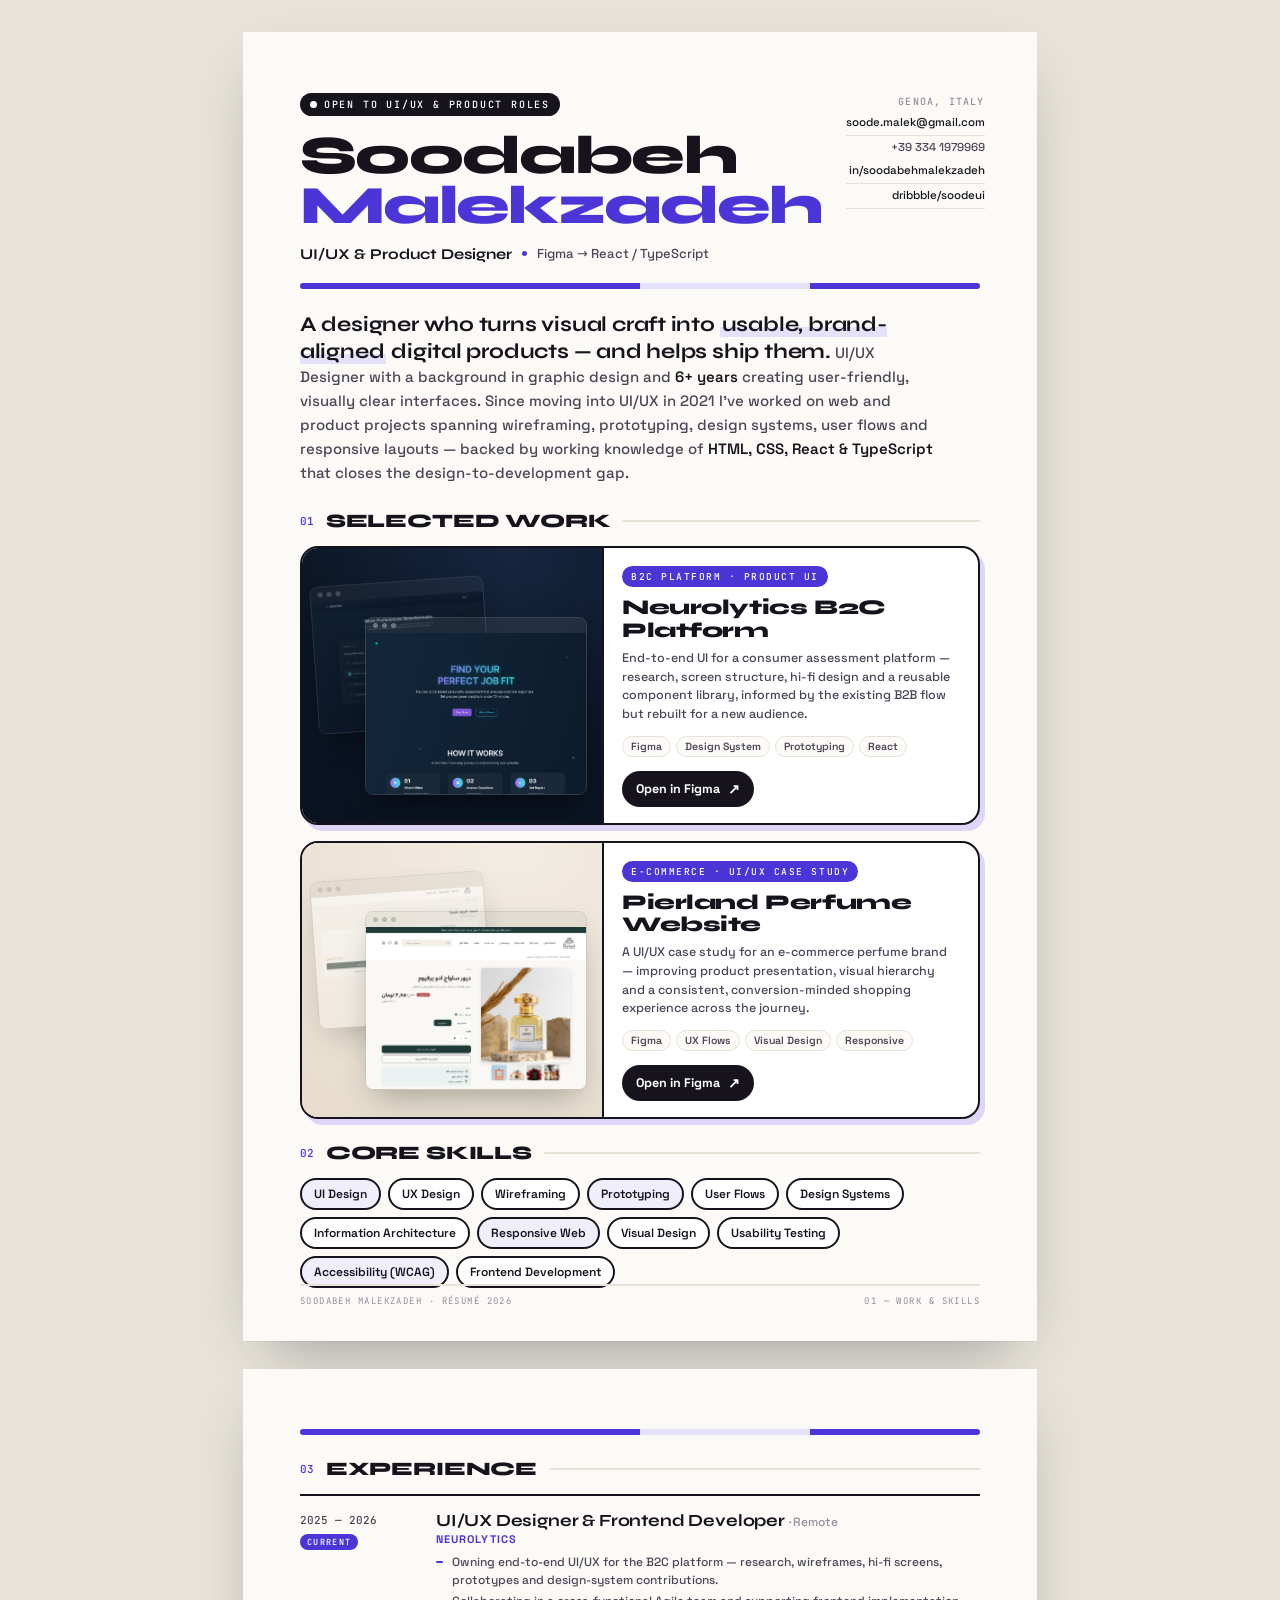
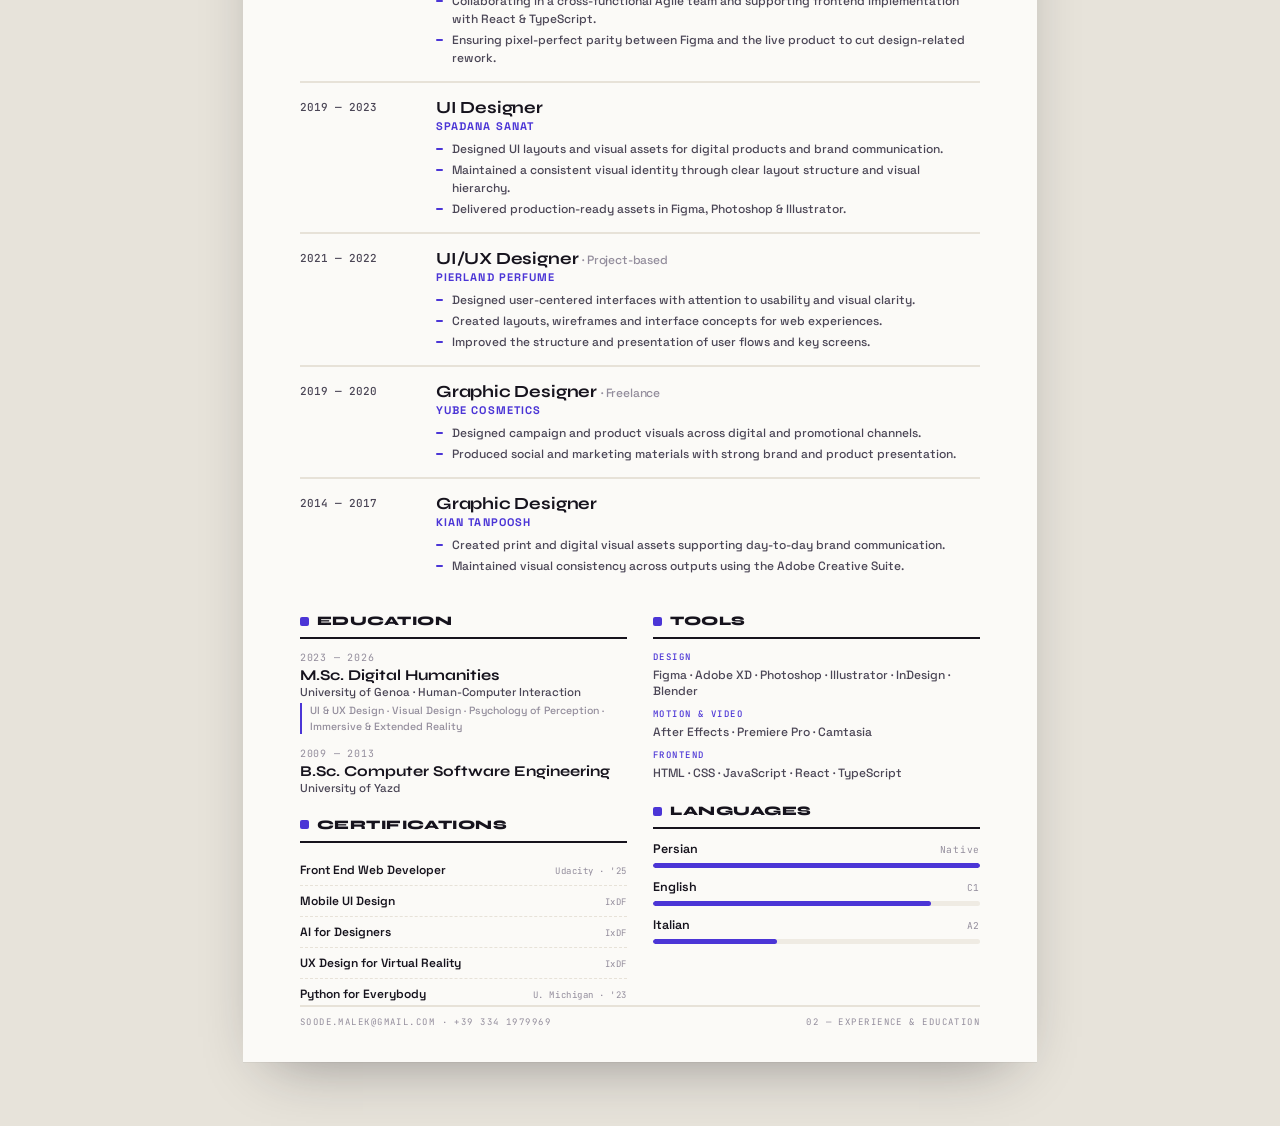
==== index.html @ c9371449 "Add files via upload" ====
<!DOCTYPE html>
<html>
<head>
  <meta charset="utf-8">
  <title>Soodabeh Malekzadeh — UI/UX Designer</title>
  <style>
    * { margin: 0; padding: 0; box-sizing: border-box; }
    body { background: #faf9f5; display: flex; align-items: center; justify-content: center; min-height: 100vh; font-family: -apple-system, BlinkMacSystemFont, sans-serif; }
    #__bundler_loading { position: fixed; bottom: 20px; right: 20px; font: 13px/1.4 -apple-system, BlinkMacSystemFont, sans-serif; color: #666; background: #fff; padding: 8px 14px; border-radius: 8px; box-shadow: 0 1px 4px rgba(0,0,0,0.12); z-index: 10000; }
    #__bundler_thumbnail { position: fixed; inset: 0; width: 100%; height: 100%; display: flex; align-items: center; justify-content: center; background: #faf9f5; z-index: 9999; }
    #__bundler_thumbnail svg { width: 100%; height: 100%; object-fit: contain; }
    #__bundler_placeholder { color: #999; font-size: 14px; }
  </style>
  <noscript>
    <style>#__bundler_loading { display: none; }</style>
    <div style="position:fixed;bottom:12px;left:12px;font:13px/1.4 -apple-system,BlinkMacSystemFont,sans-serif;color:#999;background:rgba(255,255,255,0.9);padding:6px 12px;border-radius:6px;box-shadow:0 1px 4px rgba(0,0,0,0.08);z-index:10000;">
      This page requires JavaScript to display.
    </div>
  </noscript>
</head>
<body>
  <div id="__bundler_thumbnail">
  <svg xmlns="http://www.w3.org/2000/svg" viewBox="0 0 100 100">
    <rect width="100" height="100" fill="#4B35D6"></rect>
    <text x="50" y="50" dy=".07em" text-anchor="middle" dominant-baseline="central" font-family="Syne, sans-serif" font-weight="800" font-size="40" fill="#FBFAF7">SM</text>
  </svg>
</div>
  <div id="__bundler_loading">Unpacking...</div>

  <script>
    
document.addEventListener('DOMContentLoaded', async function() {
  const loading = document.getElementById('__bundler_loading');
  function setStatus(msg) { if (loading) loading.textContent = msg; }

  // Error sink persists across replaceWith since it's on window, not the DOM.
  window.addEventListener('error', function(e) {
    var p = document.body || document.documentElement;
    var d = document.getElementById('__bundler_err') || p.appendChild(document.createElement('div'));
    d.id = '__bundler_err';
    d.style.cssText = 'position:fixed;bottom:12px;left:12px;right:12px;font:12px/1.4 ui-monospace,monospace;background:#2a1215;color:#ff8a80;padding:10px 14px;border-radius:8px;border:1px solid #5c2b2e;z-index:99999;white-space:pre-wrap;max-height:40vh;overflow:auto';
    d.textContent = (d.textContent ? d.textContent + String.fromCharCode(10) : '') +
      '[bundle] ' + (e.message || e.type) +
      (e.filename ? ' (' + e.filename.slice(0, 60) + ':' + e.lineno + ')' : '');
  }, true);

  try {
    const manifestEl = document.querySelector('script[type="__bundler/manifest"]');
    const templateEl = document.querySelector('script[type="__bundler/template"]');
    if (!manifestEl || !templateEl) {
      setStatus('Error: missing bundle data');
      console.error('[bundler] Missing script tags — manifestEl:', !!manifestEl, 'templateEl:', !!templateEl);
      return;
    }

    const manifest = JSON.parse(manifestEl.textContent);
    let template = JSON.parse(templateEl.textContent);

    const uuids = Object.keys(manifest);
    setStatus('Unpacking ' + uuids.length + ' assets...');

    const blobUrls = {};
    await Promise.all(uuids.map(async (uuid) => {
      const entry = manifest[uuid];
      try {
        const binaryStr = atob(entry.data);
        const bytes = new Uint8Array(binaryStr.length);
        for (let i = 0; i < binaryStr.length; i++) bytes[i] = binaryStr.charCodeAt(i);

        let finalBytes = bytes;
        if (entry.compressed) {
          if (typeof DecompressionStream !== 'undefined') {
            const ds = new DecompressionStream('gzip');
            const writer = ds.writable.getWriter();
            const reader = ds.readable.getReader();
            writer.write(bytes);
            writer.close();
            const chunks = [];
            let totalLen = 0;
            while (true) {
              const { done, value } = await reader.read();
              if (done) break;
              chunks.push(value);
              totalLen += value.length;
            }
            finalBytes = new Uint8Array(totalLen);
            let offset = 0;
            for (const chunk of chunks) { finalBytes.set(chunk, offset); offset += chunk.length; }
          } else {
            console.warn('DecompressionStream not available, asset ' + uuid + ' may not render');
          }
        }

        blobUrls[uuid] = URL.createObjectURL(new Blob([finalBytes], { type: entry.mime }));
      } catch (err) {
        console.error('Failed to decode asset ' + uuid + ':', err);
        blobUrls[uuid] = URL.createObjectURL(new Blob([], { type: entry.mime }));
      }
    }));

    const extResEl = document.querySelector('script[type="__bundler/ext_resources"]');
    const extResources = extResEl ? JSON.parse(extResEl.textContent) : [];
    const resourceMap = {};
    for (const entry of extResources) {
      if (blobUrls[entry.uuid]) resourceMap[entry.id] = blobUrls[entry.uuid];
    }

    setStatus('Rendering...');
    for (const uuid of uuids) template = template.split(uuid).join(blobUrls[uuid]);

    // Strip integrity + crossorigin — blob URLs from a file:// document inherit
    // a null origin, so crossorigin forces a CORS fetch that SRI then rejects.
    // The manifest bytes are ours; SRI protects against CDN compromise, not this.
    template = template.replace(/\s+integrity="[^"]*"/gi, '').replace(/\s+crossorigin="[^"]*"/gi, '');

    const resourceScript = '<script>window.__resources = ' +
      JSON.stringify(resourceMap).split('</' + 'script>').join('<\\/' + 'script>') +
      ';</' + 'script>';
    // Inject after <head> so the DOCTYPE stays first; prepending the script
    // would push the parser into quirks mode. DOMParser always emits a <head>
    // (synthesizing one if the source HTML omitted it) but may carry
    // attributes through, so match the full opening tag. slice() rather than
    // replace() keeps us clear of $-pattern substitution in resourceScript.
    const headOpen = template.match(/<head[^>]*>/i);
    if (headOpen) {
      const i = headOpen.index + headOpen[0].length;
      template = template.slice(0, i) + resourceScript + template.slice(i);
    }

    // Parse the template and swap the root element. Scripts inserted via
    // DOMParser/replaceWith are inert per spec — re-create each with
    // createElement so they execute, awaiting onload for src scripts to
    // preserve ordering (React before ReactDOM before Babel before text/babel).
    const doc = new DOMParser().parseFromString(template, 'text/html');
    document.documentElement.replaceWith(doc.documentElement);
    const dead = Array.from(document.scripts);
    for (const old of dead) {
      const s = document.createElement('script');
      for (const a of old.attributes) s.setAttribute(a.name, a.value);
      s.textContent = old.textContent;
      // text/babel scripts with a src: fetch and inline. transformScriptTags
      // does XHR against the src, but blob:null/ from a file:// origin is
      // silently dropped. Inlining makes it a plain inline babel script,
      // which transformScriptTags handles unconditionally.
      if ((s.type === 'text/babel' || s.type === 'text/jsx') && s.src) {
        const r = await fetch(s.src);
        s.textContent = await r.text();
        s.removeAttribute('src');
      }
      const p = s.src ? new Promise(function(r) { s.onload = s.onerror = r; }) : null;
      old.replaceWith(s);
      if (p) await p;
    }
    // Babel standalone auto-transforms type=text/babel on DOMContentLoaded,
    // which fired before we swapped the document. Trigger manually if present.
    if (window.Babel && typeof window.Babel.transformScriptTags === 'function') {
      window.Babel.transformScriptTags();
    }
  } catch (err) {
    setStatus('Error unpacking: ' + err.message);
    console.error('Bundle unpack error:', err);
  }
});

  </script>

  <script type="__bundler/manifest">
{"89230c5c-fe20-4a39-aa2d-0036ecdb7540":{"mime":"image/jpeg","compressed":false,"data":"/9j/4AAQSkZJRgABAQAAAQABAAD/[base64]/2wBDAAQDAwQDAwQEBAQFBQQFBwsHBwYGBw4KCggLEA4RERAOEA8SFBoWEhMYEw8QFh8XGBsbHR0dERYgIh8cIhocHRz/2wBDAQUFBQcGBw0HBw0cEhASHBwcHBwcHBwcHBwcHBwcHBwcHBwcHBwcHBwcHBwcHBwcHBwcHBwcHBwcHBwcHBwcHBz/wAARCANVA+gDASIAAhEBAxEB/8QAHQABAQADAQEBAQEAAAAAAAAAAAECAwQFBggHCf/EAE4QAAEDAgIGBggFAwMCBAMIAwABAgMEEQUSBhMhUZGTBxQxQVPSFSIjM1JUYdEIMmJkcXKBoRZCwZLwJDRjsRdDdSUnN1VzdIKyorO0/8QAGgEBAQEBAQEBAAAAAAAAAAAAAAECAwQFBv/EACkRAQEBAAEDBQEAAgICAwAAAAARAQIDEiETMVFhsUEEMgXwIoFxkaH/2gAMAwEAAhEDEQA/APyGAD6r5gAAQAFwAJcXAoJcXBFBLi4IoMbi4VkDG/[base64]/UDK4Mbi4VkDC4uBncXMLi4GVxcxuLgZXFzC4uBncXMABnclzEAZX+ouYgC3FyAC3BAB6FxcxBtzW4uS4uBbi5jcXAyuLmNxcDK4MbnoYGtEmM4euI39H9Yj6xbw8yZv8XLmXY1xzu3MdNJhNM2ljq8UrJaSCa6RNhh1sj7drsquaiN+t/4Rdp012j9Jh0yUtRieWsf60a6n2KtVbNVz73bft/Ktt5dJK+qnzU2LQSLXQvVYZ0fZuqVVXKjbWVu27VRUREXvS1t+lj6dMdplqo5JIerR5mxvRjl2L2KqL/7Hs48OnnHlu57TPN/vvXbq8eHHjucc9v8A7fNzwSU00kMzFZLGqtc1e5T7Gg6LNIMS6NcQ6QKaKCTAMPrUoaiz/asfZi5stvy+0al7954+LI9uGYc2q1nXUdJlSX86Qerkzf3z2+n0sfo/oWxuioOhvCMFxibV6P6UaUVuDYgqrZGMlo4EZJt2IrJEY6/dZTx9fPT2Y8nQ551Mu/f7H8J0D6K9IekWk0hq8Gig6rgFItZWSzvVjWsRFVGpsW7lRrrJ9FPi0jcqKqNVUTt2dh+2tB8In6J8HxHo3nRjcZrMAxbGcXViov8A8tY6aO/0Yjn27len1Pg5dItIejjRHono9A6GndTaR0fWK1W0LKhcTrFmcx8L1c1VVGtRrcqKmxTjnPd117Znl+eMK0UxXGsHxvF6Kl1tBgkcctbLnamqbI9GNWyrdbuVE2XLiujzcMwbBsRbi2G1bsTZI91JSyq6ekyuy2maqJlVe1LKt0P1g7Garo/T8QuDaE1iQYdhLqWpo4IImSJTyyTxtnal2rdG+syy3REb/c+cwvSSg0Kwf8PmKV8ETsMmp8QpsQRzEVHwS1CxvVU77Ndf+w793/v0vbn/AH/5j8v0VL1ysp6dZooGzSNjWaZVRkd1tmcqItkTtXYdmkGC+gscrsLjr6PEkpZViSroHrJBNb/cxyoiqn1sfo7HNGouiPBtH9DJYmpi+kGlnW5nKiK51BTTpFTr/Q92d7d9r7j7OvZhujGJdNGlNNWPwrGqTSRlH6RpcLjrpaKmc1yqrY3uajEc5Ear/oid+x6h2vxXlXcuwllP1zTY1g+N9KGjtDLTVLJdNtHZsJxCurcKbQtrZZc6U9W2JHOS6q2NquRbLZVPqcF0DwbSjD9EtBqqkhpq/o0moMRxhX2Rz4p2SVFWx29EckTV3Lcb1J74Zwvs/[base64]/9yqn5L22b7Hi02gOG1XRnjuO4xhMrdMoEr1pqapqHJNXRtljSWre2+10N5UVEsjrKtlyLfPf5a7X8DnglppFjmjfHIllVr2qipdLpsX6Gs/T/[base64]/wDfb4/ic8787eXnG10r5JHSSOc97lurnLdV/lT0Ux/[base64]/i/ufG51GceDtfTYppvpBjWPx4/iOM1tVjUbmvZWyzK6VitW7bO7rL2WM26faSMxHF8RZjle2vxmF9PX1CTuz1Ub7Z2vW/[base64]/Ubdx1gQrkspLLuOwCFcYsu47AItcY/[base64]/wBBsQ6SNLaDRnCpqWLEa/OkK1cisjVWsV6pdEXaqNW29T5k93QvSKTRHS/AsehVyPwythqvV7VRj0VU/uiKhNs8Lnv5dvSF0e4x0aaXVei+NNiXE6ZI1VYHK5jke1HNVq2S+xeJ9P0q9AWl3Q9h2EYhpE2jWnxNzmRrTSq9Y3I1FyvuiWVUX69in686aujmk02/EX0PY3TsZUYdijM8zmpdk0dMuvRV3o5r7fxY3fiSxCh6Y+hjTiTBo1lqdCMb1TkbtV6xZWyqn0tK9f4YcM6u72//AK7b0syvx7B0CaUzdFD+kt0mHw6Ota56NkmVJnIkmr2Ny22u7NvYfy0/eXTjgWIYR0SdEHQth7mRYxjs1NBU3X1WqxG57/p1smb/APgeTpjo70AdBeNYHoRpDotW45idTDG+uxWSZyalHrZHqiOTcq2amxLbVUvHqpvTfiMH680t/DZgGgn4jdBsFSJ9bobpLM9zaSd7s0WVFzRK5FuqJdqot72Wy9l17OnnBugromqtJtG4dGa2o0qxCiz0boLugw1zokSO6ukRbq5Fetkd+b+ENermzMZ9Pctfn3TzoV0k6O9E9GtJcXfQuw7SGNktIkEqueiOjSRMyKiW2OTvU/nJ/oj0idEOK9M3Rl0HYHQKsFFFRU81dWK27aeHqsd1+rl7ETvX6Ip+YfxHzdGuD41Dop0eYJTsTClyV2MJM+R1RK1MqsbdbWRe1yJtXssibZ0+p3eF58J5fBdFvRbjfS7pLJgGAPpG1zKZ9Uq1UisZkarUXaiLtu5D+vVf4G+lOnp5JYkwWpe1LpFHWqjn/RMzUTiqHR+BH/8AGqr/APo1R/8A7IT77Qvox6Y6D8SVZjcNPi1BoxLjtTPNUTVVoJqNZnuy5M3rI5trJbtVF2Wuk589zluZq8OGbmbuPxnjWDYho7itXhWK0ktHiNHIsU9PM2zo3J3KcJ+/NIdGNB+lX8Y9fg9fh8GJUlLgFq9iOc1HVjHJtVWql1bG5jV/i3cfzHTvRHokxDSJeibQnCaz/Ws+OJTyY09t4KdNa7WxNvJdUjb6v5duTt7zWdW++JvTn9flE9HAcDrtJcaw/BsMh12IYhOyngjvbM9y2RLr2dvafuTGejHom6PdIMO0Jl6J9KtI2q2JlbpDDTzyMjc9E9bM2yLa6K7JZG9iXVFQ+Z0d6ONFegj8UmGYBXYZVYtR4wkFRgE75LOopHSKl3qipmyqxydnZZbE9XNzwenub5fyXpZ/DHifRBoozGcX0pwSetV8bHYZTudrvXvtS6JdEsu2yJsP4Uft38VNFo3p70s4XoFhmj8senuIVVGx+NukvH1dzXXbkv8A7UVHLs/2qevjPRf0UdHGOYZoZP0UaU6TI9kba7SGKnnkZGr/APdmZZFt2qjUSydl1uhnj1PGX3a3p+fD8FkP2FT/AIbdHdE/xSYLofXwOxTRLF6Oetp4Kh6o5qJHJ6jnNVFXK5uxe9LX7zHpd0W6HMAxnGejLRjRusm6QcVq4IaOs2rTUEkr48sWZ0l7Ixdqo135u3dr1Msxn0999fj8h+8cf6JujHocXBdG63ou0m03rqiFslfjFJTzSMjuqoqpkW19irkSyolrqqqfF6Wfhv0f0K/EVoHhLIH1ehWlErnso6h7s0StRc8Su2OVEuxUVVvtsvZdWdXNXenuPyED9249or+Hvo/6Y3aFYtovWVlfjMtOyPKrlpcO1jGNYz3iOVXOu9XWW2dNx/N9OfwxUMf4l8M6P8FnmpcBximbiaOvnfS095Ee1FXt2xORqrf8yXuM6uam9PcfloH7exWm/DPo9p7N0a4jo1NCtMi01RpBNVPbHFOjbqjn57oqLsV1rI7Za20+A6Jvw3aOae9NOkWD02PNxfQXAMlR1yklRXVjX2WOLO3Yi/[base64]/wAms5XKzvGbH9M6Mvwt9IXSlhLMYw6ipqHCJfc1WIyrEk31Y1EVyp9bW3Kpw9Kn4cNPOiKjZiON0ENRhL3ZFrqGTWxMcvYj9iK2/cqpZd5/evxvdIeN6MYto5oJgFbUYVgcWHNqJI6OR0Wu9dWMYqou1rUj2J2XXb2Ie1+DrSfEelPQXTzQjS6qnxfCaeCNkXW3rI5kcrZGqxHLtsisRU3L2HLv5Tv/AI6dnG9v9fhAH6z6LOiLRDGPw29IukmJ4RFVaQYPJXMpa1XvRWauFqtsiLbYqqu1O84/ws9FmiWn2gXSJiOkWDxV1ZhcealkfI9qxLqpHbMqpfaidu46b1MzN34Yzhux+VwfrDoC6DdF5Oi3EOlDTLBsT0jhR74qDA8Oje98uV6MzZWbXKrrpuaiKq37vX0/6FdENO+h7G9ONFdCsb0Ix3R5HSVOF4jHIxlRC1Ec5zUf2ojbqjktta5FTsUm9TLD09lfjgH7b0G6FNC9E+gvAdN6vQLEekPG8YYyaSmoZHr1dj0VbI1vcy1lWzlzKvYnZ/Lekd/QlhOlOimO4FhWIsp2yJ6d0TqI5o3xplvse+yIqLsVEduVO8Z1M3ZmG8Jl1/HNKOjvSrQqloarSHAa7DKevutNJUx5UlsiKuXfsVOJ9hpl0IVOh/RZozp5JpFhVXFjjmtSghd7aLM1XJ/VbLZ3ZlVUTafsD8YWP6HYf0aaPRYxo7NXVeIU0zMGlbJlSgk1cdnO2pfYrd/YfxrpW6ItFcI/DR0eaR4NgscOk2MVFFDNVNkerpVkhlVUsqqiXc1vYncZ49TdzN1reE3cfk4H7Z0t0C6F/wANeA6N4dppo3VaV6S4qxZKmRkqt1bUsjnNbmREairZqdq2W6nyHTf0A6M6KY/0faU6Jslk0H0rraaF9NK9XJCsitc1qKvrZXszLZVVUVq7ew1nUzU3p7j8qkP3d0raIfh96E9P8Oh0h0ZrKpMUpI1Zh9KrnQ0bEkejqh95EVyuXZZL2SNdl12/FdNnQNoloR069F9JhFIqaM6WYjTRT4e6RzmInWImSNa5VzI1zZE79m23dZnVzf4b09x+RiH7u050T/D10TdKlPgGO6N1lXUYy2DJBErlpcNjd6iPdd6OcrnIqra9kRLInf8AyX8RXQnof0Z9MeAYdHXzYRohjUbamdytdO6jaj1bIjERFc7s2XvZXbhx6mb/AA3huPzWf0XoX6JpumPSyXAIcaosJdFSvqlnqkujkaqJla26XX1r9uxEVe4/VWheiXQjptpRR6JaP9FWPYlgU8Nl0qc2oZEjsiuu5yqioiqlr7PWWyJY+S6LPw/6LUn4m9MtAMdpfTGDYXQLU0yTvc1yI/UvZdWql1RsuVe5Sb1PG/xc4ecfkzG8LdgmNYjhj6iCofQ1ElOs9O/[base64]/FfSRoVU9HWnWO6L1cmslwupdCktraxmxWPt3XarV/uXjzzl4Tlw3Hy4ANMBBcBQhSFAABQAEAAAAAAAAAAhQAIQAAAAAAAACAKAIAAAAAAAAAAAAHpAA25AAAAAAAAoCAAAAAACIAAAACgAAAACAACAAAAAAAAAAAAQAAFAAEA/0h6Eul3Rin/D1g2kGMVtC/GdE8PqadkEs7Un9k1Ua1jVW6q5jY0TZ3n8Q/Bl0hUjdNNMsE0mrKZmHaS0y1UvW5EZG+Zr1ul3Lb1myu/mybj8mg4+jk3Pl19Xbn0/VX4gemqKL8TuCY7RvjrsJ0Qkpo2JBIjmzoi6yZWqmy651bf9KH9J6WOiHRj8Q+mGDae4Fp9gcGCVFNDHiEU86NljYxVXYl9jsq2VrrWVOH4MBfTkm+yepbcfu/pB6Y9GtMvxPdGVDhGI00uE6OVEjZ8Q1iJAsj2rdGvXYrWo1qX7Lqtuw/hP4w8Ro8V6c8XqaCrgq6Z1LTIktPIkjFVIkvtRbH8GBePTzjubhy6m8s3Nf6JaT/iEi6J+jfoanw2qoMQpJaakhxelhkZJM2FtMxFRERfVcirfb3ttvP4N+LXQLRqPFqXpB0NxTDKjCdIMr6qkpZ2K+Gdzc2syIt0a9Nq7Njr37T8zAnHpdu3NXl1O7Jr9I/gixWgwfpiqqjEa2mo4FwidiSVErY2qqyRbLuVEvsU8DpR6f+kV+mul2GUWnGKNwdmKVUVO2lqMjUhSZyMRrm2XLlROxew/hoNdmd3drPfsmP0f+C3GaXD+muatxXEIadkmGVGaermRiOcro12ucu1V2nykmnFLoT+J/FdLFVKnD6LSisqHOhVHZ4XVEiOVq9i+q5VQ/jYHZl3fk7vGY/0j0xbpR0gaS02kugXTdhuGaFVscT56d00aPpbNRHZGq3tVEvZ6oqOVbn8CxbSfD6n8VOhCM06qtKMOwmrghfi2IOiaxjs7nOa17Ea1WJdPW337j8sg550o3vUr9XdOvSLQ6J/i1wvS+jngxChw5KN8rqaRsiOjyZZERUW18qu/uf3XTFdKOkPSGj0k0A6bcMwvQysiidUU7pmI+lsnrK1qp2qm3K5Wqi3RT/NsDel7fRnU937X0Z0twhfxaaON/wDiBU6TYfhdFUwPxbE3xMjY9YpFVjHtRrXNRVTb3qq2P5B0z6YwaP8A4p8V0qoXw11Ph+K0tY1YZEcyZGMiVURyXTbZUufwYGs6eZtTedyP9JdNsU0i6WZ8H0l6L+mHDMEwKama2soqiZjXwuuqq5W2VUdZbK1bflTbtP5RiulGGxfiW6OMP/8AiPW6V0uEVL3VNdiD4UgpXvbtayRiNRexLr2JsTtufjEGc6UXepX6b6eMWw+t/F3Q19NXUs9ClfhTlqIpWujRGpFdcyLbZZbn9Z6W+lzAtBvxa6GaSPxCnqsDTAGUVZUUr0mSJr5qlL+pfa1VY5UTbbu2n4LBfTzxT1N8v3TpT+G3QnTHpRxDTys6QME/0Jicr6+piZWNbMr3JdzUffKjVcua/aiLa3efOfh56Vujro16a9LcGwqrfSaFYwkcFBiFZItkki/3Pc62Vr1c9UVbW9W9r7PxyB6dybp3zbmP9DI8E00wCqxXFNLfxDwQaJwsfJSzUE0LqiRL3bdrmKirbubdVXsP410DuoNLtKNNcWoOlXFdGdNaiplmoJa18McWIsddWOnaqZXuzbXNTsvdOw/LAGdPx7nf59n+jem+mP8Ap/oL0nw7pg0m0Y0hx6rjliw+DDWsc97nMtGuVESzkf62ZGojU7z/ADsw+vnwqvpa6lkWOqpJWTRPTta9qoqLxQ5rgvDh2py59z/QXFH6A/iqw/RXSqj0iwnBdNsERqT0OKxMmjkRFRzopIXuTPHmzK1yX2OW6X7Pv9KW6L9DHR50haX9HmE0M+K1EMbaqDCXMfBTSozK1+RuxjG5leqJ29uy6qf5dnt4DpnpHorDVw4Hj2J4ZDWIjahlFVPhbMiXREejVTN2r271Mb0fvw1nV+n65/CfpPo1pN0Q6cdGeMY3BhWKYo+dzJal7W6yOaJrFc3MqI5zXNVVbfsVPrb7voX0X0R6G9DOkTR3/XuEYxjNRTOmqHQysjijvFI1kbVVy5n7FVd2ZqW3/[base64]/l3U9TxH7y/ETQ4L00dCei+kej+lWDozR2ifVS0ksyJNIqxMRY0be6PRWKllQ8Tph0rw2D8KPRW2ixKinxLD6zDp3U0c7HSMVkEq+s1Fum2ybU7z8UAmdKTL7G9S3w/fHS1ofo1+LPDdFNLNF9MsHwyupYFp62mxGXK+JirmVFZ2o5rld9HIqWXsv8AOdP3SXoxBN0VdGGjeK0+JUejuI0U9bXxvRY2OitGxuZPVvZz3Ostk2Jvt+KbgZ0pPPsb1L/H6g/HZi+H4z0r4HPhtdS1sLcDiY6SmlbI1HdYnWyq1V22VNn1P6r+InSPBq/pa/DzPS4tQTwUmKROqJIqljmwp1ilW71RbNSyL27lPwUQvp+30vf7/b9Mfi6xagxT8QtDV0NdTVVKlLRIs0ErXsRUe6/rItj+49MmlWg034mui2ux3EMMrcCho5mPlWRk0EUyq9IlksqoiI9WrddibFXYlz/PYD0/bL7J3+7/AE6xDFdJabploMXxfpW0fpOjt06JQYRS1EbZKlVZZrHWRLojlVyuVypZOxO743RDSXBYvxsdIGIyYxh7MPlwaBkdU6pYkT3amlSyPvZV2L39yn+e4M50ftd6r92/h60iwehxL8Qi1WK0ECVdfO6nWWoY3XIrqnay6+t2p2b0P4R+EzpPwnou6VWVeOzdXwrE6V9BLUql2wK5zXNc79N2oir3Xv3H8JBr088/bPf7fT/RutwPTNdK8Rxir/[base64]/cLhHjg9WlwGarwSqxVs0DYaadkDmOkaj1VyOW6Iq3X8v9/7LbrxfRDEsLq5omxa+NlT1Vqxua5yuVVyIrEVVarkS6IvaLhHz4PQxLBa3CUjWqjYjJFc1r45WyNzN/M27VVEVLpdO3abG6P16TrHJTua1kMdQ9UVFtE/Llcm2y3ztsl+8UjywfU0WhFbiGO9Rja6Om68tHrJlY2T1XWcqMzesrUW6o29t55jNHMRlpH1UUKOhaj3omsaj3MatnORl8ytSy3VEsll3C4TXkg9WXRzEoaJKx9OmqyteqJI1Xsa78rnMRczUW6WVU23TeYYngVfhDGPq4mta97o7ska/K9tszHZVXK5LpdF2ikeaDpp8PqauCaeGJXxwuY16oqbFctm7P5Sx2u0YxZtXLSOontnin6u9rlRLPsrlS97WREVVXsRNpKseSQ9yPRqaOpSnrZY6d0jGPgc1zXtnR0jWeo5Fs613LsVfyqaMZwb0S2ldrtZ1hJF/La2SRzP85b/ANxSPKB7E2i+KwxRSLS5kkkjiRscjXva96XY1zUW7VdbYiolzfFonVoyudO5jOr0i1TFie2VstpGMVqOaqpe7/8AH1Fwj58HZLhdXDiCYe+F3XVe2PUoqK7MtrN/nba3cpsxPBazCUiWpYzVzXySRyNkY5UWzkRzVVLp3p3XA88H1GJaHS0qYbFTzRz1FRSJVzKs0bY4Wra13ZtibU2utdV2XPN/0ziq1bKVKRyzvmZTtajkW73JdtlvayptRexU7xSPJB1VWG1VCxr6iJY2ukfEl/iZbMn9rodz9F8UZQyVq06aiOJs8lpGq6NjrZXObe6It0tdNoHjg9ik0dq5a58E0ErWw1TKSbVo1zmSOV1moiqiKvqO77bDWmj2Irh/XkgTq+RZUvI1HqxFsr0ZfMrb7L2sKPLIetjGBVGFTVV0V1LBUvpmzLZusc3tsl7r3Xt2XTeWk0YxStpG1UNOixPY+RqLI1r3sZfM5rVW6tSy7US2xRSPIUh6EuC10CypJTq3VU8dU/amyN+XK7++dvE6ptE8YhfBG6jc6WaVsCRsc1z2yO2oxzUW7HLudZdi7hSPFB9DS6HV9RJVMdLSR6imdVI5amNWSNR2VURyOsq3unbsttNDdG6upkRKWN2rbBFLJJUOZExivRFRMyuttvs23XcKseKD3KbRDGapHKyjyq2d1NlkkaxVlaiKsaIqoqu2psTapzJo/[base64]/EpIKWdtK7U1UUs0T1VERzIr51/hLKKseYD6LHNDq7B5JFYiVFOxIlVzHNV6axqK27EVXIiqtkVU2/wBxS6FYnNilHQS9XgfVSOiR7p2K1j22zNcqLscl09Vdu3sJcWPnAdceHVE1TPTxNZJJA173ZHtcioxFVyoqLZyWRV2X2IdlPozidS2N7YGsjfEkySSytjYjFcrWqrnKiJdUVERdq9xUeQD03aPYmyaOB9I9kslUtGjHWRdds9X/[base64]/KHywJFr7XDNL6SgkV7WTNdU0EdFUK6COVI1jyZXta/Y5FyJdFt27F7Dkx/SqPF6augRJna2SmWN8jI2WbEx7V9ViIiXV+xEvZNl1PlT1cAo6TEqx1FUvdHLUMVlPKi+q2X/AGo76L+X6Xv3EmZ5W77M6HE6aLA8Qw6dkueaaKoifHZUzMR6ZXIvcqPXam49Sm0vjpMWxGvZTvctRiUVcxjrbGte92Ve3b66bxWaLU0COikq4qNaHLDWzzq57VqHXXVsaxFX1UaqKu9q/[base64]/AFrhdVjlLilXT1iOocQmqoI4svtGPlWREcqrsciqvZe6WTZ2nPBptFHg0dN7WOogglp2tjpYHI9Hq5UVZXNV7fzqiol722Klzk/[base64]/F5UaISwUElQlfSyTx0kVc+mbnzpC/LZbq3LdM6XS48Hlz6LY5DgOISVFRA6eF8aosbVtdyOR7FX6Z2tv8AS570fSE5JsGe+nVUpYZGVTsrXule+NIs6I5FRbRsj2L2qjt551VoPVwYrDhjaqCSsdm1jUbIiRI1uZzrq31m2Rdrb3ts7r5poHWPqUa2pjWkWndU6/VSoqta5GuRI8udVRVTZbsW97DweWnGdJY8QxPCpmOmlgoMu18EUOb18y5WRoiNT+67dtzhx3GI8VZRtjjexYElRc1tuaVz0/[base64]/JZEZHsS2X/vsThj0XqZOr2mh9th8mIp27GMz3b2dvs1+m1CY1o5JgcFO+eqhdPK1j1ha190a5uZFRytRrkt2qirtL4PL2KHTKCnqmqsb2ROw2Ghe/URzK1zFauZGPu1yXb2LZdpHaZwuqcXe+OaZtRTsjpXq1kbo5WsyNflYiNamVz9idl02ra55FDozU176BjJYmrW009UzNf1WxJIrkXZ2rqlt/KHTJofOlE+aGtpp6mOmhq30rEfnbHLkyrdW2VbyNRURe8TDy0aUY9FjtRSvghdDHFFZ6OW6ulc5XSO/u5y2+iIe+zHMMxGk0kq1dNFiVZhrGPjkVqR5myQoqM23dfLdEslkRe3tOJdDGNoa1kVbBV4nFVwUiRQq5EjkerkVq5kS+1ES6bNi/[base64]/[base64]/[base64]/0nLLPhzKarglixCtkooZLOT1mZLuVFS9vaJwUwfowkVPhUk2J0kUmJMSWOJzZFVkeZ7czlRq97FSyXVbl8Hl2ppNQuZHWviqPSsdCtC2NuVIVRWLGj1W9/yO/Lbt237jOs0mwuSkrnw09X1+ujp0kzq3VsWNWqtrbVRct/p2be01VOibcOosVlqJVlWKjiqqZ7Wujujp2xrdrkRfi/wpowvR+jrMMoKyWttLPXtpXU6NddWrlvZbWvZb9pPB5ceKYtG/SObFsNWaNX1HWma1EzMers1ti7URe/vPoMY05pMRpsXhgopIGzIyOhTMlqaNba1v8A/[base64]/[base64]/Y9Or0Pw2nq6+FMZZlpsPhrEcsT/AMz2xrZfV7PX2fyn1J4w8o3SbCnUdXhkkdalC+kipIpmo1ZEySrIr3Nvba5y+rfstt7zqptNMPbWTLLFVdRRlPC2nfFFOyeKJmSz2v2Nevxt2tuqIeRNoVWw4U+uWWPPHA2qfBkeitiday5lblVbORbIt7L/[base64]/AFK+WTEVqqOnqYa+o60+J+ZqNku6ytVFRU/O5LXXYp2wac1bJ2zT0dHVSRVfXYdaj0SJ9mpZEa5LtsxqWW/5T5YEmLdd+I4tNiUGHwysja2hgWCNWot1asj33X63ev8Aax10ek1XRVFHNGyP/wANTOpMu1Ekjdmui2W9/XXaluxDxQJg9/8A1OvXGz9QhsyNI2JrZczfWvmR+fNfu7bW7j1qjTaKfDqKSWipqjEmYhUVjmva5GRq5IsqpZUvtYt0W/Ylz4oEi19HHpnWJ1eaWCCavpmyMgq35s8aPc5y7EWyqjnuVFVNl/4OZ2k9U506rFB7agjw92xfdsyWXt/[base64]/AOLHnYrjja2GWmp6KnpYJJ9e9Ys15HbURVzKtkRHLsTep44EK+iptL56ehjp+pUkksdJLQsqHo/O2KTNdLI7LdM7rLY567SOSswpMOZSwwQK9kjsjnqiuaioiojnKjb5lva1zxQIV9Fhul02GU9PG2ipJZqaGaninkz5mMlRyOSyORP97lRbd5oZpRWRuqnMZE11RRRUKuRFu1kaxq1ybfzeyb9Nq7DxAIV9K/TSoRZn09FSU089VHWSysRyq6ViqqLZXKiJdyrZENFRpTLK9HR0kMS5JmL7SR99YxWL+Zy2sirb/[base64]/[base64]/NgQr6RmmVUyibTup4XvbBJTJK5z/wAr811y5sub1l22NLtKJJZ3Sy0VM9ZaNtHMiq9Ela1Go1y2dsVEY3ssmzsPBAhXvVelM9bh/VpqeN0upZT6/PJfIxERvq5st7NRL2/ztOasx+orXYsr44k9JzJPLlRfVciuWzdvZ6y9tzyQIPqqfTmqp8TmxJKOlWtkkSRHor0RFyo2ytR1nN2Xs6/[base64]/k5lU6KX3a/yZ1rG8AEaAUAQAoEBRcCAFAgKAICkAAAAAAAAAAAAAAAAAAAAAAAAAAAAAAAAAAAAAAAAAAAAAAAAAAAAAAAAAAAAAAAAAAAAAAAAAAAAAAAAAAAAAAAAAAAAAAAAAAAAc1d7pv8AUdJzV3uU/qA89SFIBVIAAAAAAgUAAQAAAgAFIAAAAV6QANuIAAoAABAFAKQpAAAAAAARSqRQrFTopfdr/JzqdFL7tf5M6uN5SAjTJrXPcjWornOWyIibVU9CuwDEcNiWWpp8rGv1bla9r8j/AIXI1VyrsXYtuxTmw6sXD8QpatrEetPK2VGr2LlVFt/g+2pNIcAwdy1VFLWzy1FdDPPHOxGqyNrld6tlVHORVtdVT/K2m6uZXwKNVVRERVVfoVsb32ytVbrbYnfuPu8O0mwfC5GwwzVLo20uqbVOicxyO1znqlmSNWyo5E/[base64]/[base64]/[base64]/g6TmrvdJ/UB56kKpAoAABAAAACAIAKQAAAAoACAAAPSAB0cgAgAhSAAAAAAAAAAAAUxUyUxUKxU6aX3a/ycy9h00vu1/[base64]/idXgtbjUFFNJhVDJHDUVKJ6kT5L5EVd65VBHmgAoAXAAAAAAAAAAAAAAAAAAAAAAAAAAAAAAAAAAAAAAAAAAAAAAAAAAAAAAAAAAAAAAAAAAAAAAAAAAAAAAAAAAAAAAAAAAAADmrvdJ/UdJzV3uU/qA89SBQoAlykCgACAIAAAAAAKAAgAAAACD0gCHVyACAAAAAAAAAAAAAIAXsIpV7CKFYqdNL7tf5OZTppfdr/[base64]/afPydJmlM2O49jj8UvimP0r6LEJurxe3hejUc3Lls26MbtaiLs7Tx8F0jxPR1MSTDanUJiVHJQVPs2u1kD1RXM9ZFtfKm1LLs7TOcdkXeWV+j8DotCsVr+ih8vR/gzV06WSmxCNk1QkdPkmWJH06ay7HLe6q5X9iWttVfG0Z6JcG00g0eWjpI4INH8fqsN0inzrmlpGZp2TO22auriljulkujd5/[base64]/8Au56IP/o9T/8A9cp/RtHdBdBtHtFdBH41JojL/qGlSuxGTGZq1tYsb5FbkpdQ1WNVqJa7rqru1EQ/[base64]/[base64]/Y1e6x/L8a6ZdNdIMDmwevxjWUtQxkdTI2miZPVMb+VsszWo+REsn5nL2bbnqaV9IWGr0XYBoDo9PiU1BBVOxOvmrmNZmnc1ESONrVX1G+st1Xaq3shO3S4+Lx3E8KxCkwaLDcGTD56SlSGsmSd0nXJcyqstl/[base64]/[base64]/k5l7Dppfdr/JNaxvKARUNDZpJvWia3V9znL+b6om4yqtsEib0sbexNhBp9v8A+n/ke3/9P/JuAhWn2+6P/ItPuj4qbgIrTaf/ANP/ACLTbo+Km4CDTafdH/ke33R/5NwEGn2+6P8AyPb7o+Km4CDTafdH/kWn/wDT/wAm4CDTafdHxUe33R/5NwEGr2//AKf+R7fdHxU2gRK1e33R/wCR7fdHxU2gQavb7o+Kj2+6PiptAg1e33R8VHt90f8Ak2gQavb7o+Kj2+6PiptAhWr2+6Pio9vuj4qbQINXt90fFR7fdH/k2gQrV7fdHxUe33R8VNoEK1e33R8VHt90fFTaBBq9vuj/AMj2+6PiptAhWr2+6Pio9vuj4qbQINXt90fFR7fdHxU2gQavb7o/8j2+6PiptAhWr2+6Pio9vuj4qbQIVq9vuj4qPb7o/wDJtAg1e33R/wCR7fdHxU2gQavb7o+Kj2+6PiptAg1e33R8VHt90f8Ak2gQavb7o+Kj2+6PiptAhWr2+6Pio9vuj4qbQINXt90f+R7fdH/k2gQrV7fdHxUe33R8VNoEGr2+6Pio9vuj4qbQIVq9vuj/AMj2+6PiptAhWr2+6Pio9vuj/wAm0CFavb7o+Kj2+6P/ACbQINXt90fFR7fdHxU2gQrV7fdHxUe33R8VNoEK1e33R8VHt90f+TaBCtXt90f+R7fdHxU2gQrV7fdH/ke33R/5NoEK1e33R/5Ht90fFTaBBq9vuj4qPb7o/wDJtAg1e3/9P/Ji6aSFM0rG6vvc1fy/VU3G8dqWXsEKoNNLsgjTcljcMEOau9yn9R1HLXe5T+oo85SFUncFUxMu4xIgACgAAoACAACAAAAAAgFwB6IAOrkAAAAABFKQAAAAIAAAAq9hFKvYhipFYqdVL7tf5OVTqpfdr/JNax0AAitNT7h//febTVVe4ebSf0ADfR0sldVwUsLVdLPI2NiJ3qq2Qo0A/qnSFhuGTYAxMLdRyPwKZtLL1f8ANq1ajc0mxLrrGOS+3t+p/KyZtWQAP6bheO4m/ouqUjqPbNxemoo3ZWoqROhluzMqbEVUTgN2K/[base64]/wBxUmvigf2LSunwbDK3S9tTgCdUZj1NFFTxSLCiNVlR6yLa6IqJdESyXsvYllwXo80fokqop0q6hOtVsCyxNme+BsKqjLIxitvsRzsypdF2W7R3LNfyAH9D6PcBo9IsKfh9a/VQ1ONUML5W2R6NVk90RV7FWyJ/[base64]/AAdRy1/uW/1FHnKTuKQiqYl7iAAAUAAQAAQAAAAAAgAAAAeiADq5AAAAgAAAAAAICkAAACqYqZKYqRWKnVSe7X+TlU6qT3a/yTWsdAAIrTU+4ebTVVe4f/BtJ/T+AAKAAC0MtdKkSwpI9IVcj1ZmXKrk2Itt+1TEioE11zYtX1DmumrqmRzUsivlctkta21dyqn8GttfVsYxjaqdGR2ytSRbNst0sndZVv8Ayc4IO/DsWmw6qgnyR1LIXrIkFRd0bnKllVURU29m1FRdibdh06QaR1Okc9O+eKCCKmj1MMFO1UZG3MrlRMyqq3c5yqqqq3U8cAb5a2pnRGy1E0iJl2Peq/lSzeCKqJuM24lWtjqI21lQkdSt5mpI60v9SX2/[base64]/3Kf1HSc1f7lv9X3KPOIUhFO4he4gAAAAAQAAAAAAEAAAgAAAekADq5AIAAAAAEAApAAAAAACqYqVSKRWKnVSe7X+TlU6qT3a/[base64]/dJ/V9wPOIUxIqkL3EAAAgAAAAABLgAACAAAAAAHpAEOrkpAAAIAKQAAAAAAAAAApipkpFIrFTqpPdr/JyqdVJ7tf5JrWN5FUqmKqRWUbFlkZG213LZLnpWii9WNjVRP9zmoqu+u3sOCjX/AMXF/J1K41jh1d2xs1n6IuW37DWfoi5bfsaVcd9LguJ1sSS09BUyxr2OZGqov9zWZu+znnG+zm1v6IuW37DWfoi5bfsd/wDpjG//AMqrOUpwVdJU4fLqqqnlgktfLI1Wr/ku8eWe+J4sNZ+iLlt+xNZ+iLlt+xozjOZWN+s/RFy2/Yaz9EXLb9jRnGYEdGs/RFy2/Yms/RFy2/Y0ZxnBHRrP0Rctv2Gt/RFy2/Y584zgjo1n6IuW37E1v6IuW37GjOM4I6Nb+iLlt+w1n6IuW37HPnGcEb9b+iLlt+xdb+iLlt+xz5xnB246Nb+iLlt+w1v6IuW37HPnGcHbjo1n6IuW37DW/oi5bfsc+cZwR0a39EXLb9hrP0Rctv2OfOM4Jjo1v6IuW37DW/oi5bfsc+cZwR0az9EXLb9hrf0Rctv2OfOM4I6NZ+iLlt+w1v6IuW37HPnGcHbjo1v6IuW37DWfoi5bfsc+cZwduOjW/oi5bfsNb+iLlt+xz5xnBHRrP0Rctv2Gt/RFy2/Y584zgmOjW/oi5bfsNZ+iLlt+xz5xnBMdGt/RFy2/Yaz9EXLb9jnzjOCOjW/oi5bfsNb+iLlt+xz5xnBHRrP0Rctv2Gt/RFy2/Y584zgmOjW/oi5bfsNb+iLlt+xz5xnBHRrf0Rctv2Gs/RFy2/Y584zg7cdGt/RFy2/Ya39EXLb9jnzjODtx0az9EXLb9hrf0Rctv2OfOM4I6Nb+iLlt+w1n6IuW37HPnGcEdGt/RFy2/Ya39EXLb9jnzjOCY6Nb+iLlt+w1v6IuW37HPnGcEdGs/RFy2/Yaz9EXLb9jnzjOCOjW/oi5bfsNb+iLlt+xz5xnB246Nb+iLlt+w1v6IuW37HPnGcHbjo1v6IuW37DWfoi5bfsc+cZwR0a39EXLb9hrf0Rctv2OfOM4O3HRrf0Rctv2Gt/RFy2/Y584zg7cdGs/RFy2/Ya39EXLb9jnzjOCY6NZ+iLlt+w1v6IuW37HPnGcEx0a39EXLb9hrf0Rctv2OfMM4Jjo1n6IuW37DW/oi5bfsc+cZwduOjW/oi5bfsNYnwRctv2OfOXMCN6Sfoi5bfsW0UqZZGNRF/3NaiK367O00I4yRQkcUjFikfG78zVstiIpsrF/8XL/ACakUxr18duZrI5a/wB0n9X3Oo5a/wByn9QV55CmJFUgAAAEAAACAAACAAAAAAAAAeiFA7zq5AAAgKQAAAAAAAAAAACmKmSmKk1cYqddJ7tf5ORTrpPdr/JGsb1MFMlMXEVso1/8XF/J0uU5aP8A83F/JvcprPZw6n+zpw6JtTiNJC/ayWZjHJ9FVEU/RdJSpeGnhYjU2MY1NiJ3Ih+dsGX/AO2cO/8A3Ef/APZD9KUTmwVUErr5WPa5bbkU+n/g7OPLXn63+VnQ4T5e/j+gWMaMUz6iuZTOhjn6tItPUsl1UtlXI5GqqtWyLsXcfyjpSo4ZNGusOYizQStyPttRF2Kn8fY/RPSDp3hGk+HV8NK+pmkqK9KuFH0cdM2nbZyKjlY5da5bp6zkulvqfn/pR2aIz/8A6sf/ALk3qc+fS31M8vz3X/zOO/[base64]/Ps7z5XD+lDBINCcISshmqdJqd1LhlSxWezlwyGoWosru9yqkcdvhj+pM5cvhd48fl/[base64]/ALGbsMr2VLqZ1FUpUtsqxLE7Ol1RE2WvtVU4of37GOmTR+XSinxKLEXSUFRik1exIqSdanDUfDLGxyLLKrEcxZGrkiRGrqmrdLIhrwLSzDqnBsWoItK6yepw3R+eKbSDVSI/2tdArWNRy6xWtRVuvamd1kWyXnfvwvZny/iH+ncSTB6zFXQKylo6uKimR/qvbLI2RzW5V29kT+H1PPqqWpoZdVVQSwS2RckrFatl7Fsp/fKLpg0Xw3FcPmqZqrFUocQwmSWqdAuesSmpaiKSezlRbo6VitRyoqo1L2W9v530n6VUuPswakpcQp8QZQtmVaiKCoavtHIuVX1Ej3utZVtsRFc6173LnLb5xN45mXNfA5j7TRjo6rdIqJK2SoZSUz76tXMVzn277bNh8Pc/tei2kNHi+jtBSJirMPnpWJDPGqtRXtRLXaq9l0TtTs2no6PHjy3/AMnyP+V/yOv0elm9D587LP8A0/mek2jNZovWNgqla+ORFWOVnY9P+F+h4mY+86TMbw6sdh+G4a9kkVE113xrdqXsiNRe/sP5/cz1MzOW5j0/4PV6nV6HHn1cnLf/[base64]/AM3L/JrQyrP/ADcv8mCGN93o4f642Ic1f7lv9R0Ic9f7lv8AV9w085TEyUxIoACAAAABAABAAAAAAAAAAAA9EAHVyAQoEAAAAAAAAAAAABRTFTJTFSKxU66T3a/ycinXSe7X+SauNymCmamCkVnR/wDm4v5N7jnpnIypic5bNRyXXcdcjFY5WuSyoprPZw6n+zUyR8UjZGOVr2Kjmqncqdh/WMM6XaJKViYjR1KVKJZy06Nc1312qlv4P5MqGNjr0+ry6f8Aq8n+R/jdP/I49vN/af8A4v4H8riPLZ5z4zTfT9dJ4WUVLA+Cia7O5ZFTO9U7L22InE+IsC8uvz5ZNePof8R/jdDqZ1eOec+dAAcn1AAWAAAAAAAAAAAAAAAFgAAAAAAAAAAAAAWAAAAAAAFgAAAAAWAAAAAAAFgAAAAAAALAAAAAAAAAAAAAAsAAAAAAAAAAAAAAALAAAAAAAAWLYCobGmCIbo2K9yNal1XsA5av/wA3L/JgnYZVLkfVSuat2q5bLvMUMa9PD/XGaHPX+5b/AFHShzV/uW/1f8BXmqQqkIoACAAQAAAIAAAAAAAAAAAAA9EhSHVyAAAAAAAAAAAAAUABAUxUqkUisV7DrpPdr/JyKddJ7tf5C43r2GCmZiqEVqchujr5I2o17GStRLIkiLs/uioprVDQ+aNrlbdVcnajWq63AWJvHOXjXauJp8nT8X+YxXE0+SpuL/McCzs+GXlO+xis7Phk5bvsO9PR4/H69D0n+zpuL/MPSf7Om4v8x5+vZ8MvLd9hr2fDLy3fYdx6PH4/Xoek/wBnTcX+Yek0+SpuL/Mefr2fDLy3fYa9nwy8t32Hcejx+P16HpP9nTcX+Yek0+SpuL/Mefr2fDLy3fYa9nwy8t32Hcejx+P16HpP9nTcX+Yek/2dNxf5jz9ez4ZeW77DXs+GXlO+w7j0ePx+vQ9J/s6bi/zD0n+zpuL/ADHn69nwy8t32GvZ8MvKd9h3Ho8fj9eh6T/Z03F/mHpP9nTcX+Y8/Xs+GXlO+w17Phl5bvsO89Hj8fr0PSf7Om4v8w9J/s6bi/zHn69nwy8t32GvZ8MvLd9h3Ho8fj9eh6TT5Km4v8w9J/s6bi/zHn69nwy8t32GvZ8MvLd9h3Ho8fj9eh6TT5Km4v8AMPSf7Om4v8x5+vZ8MvLd9hr2fDLy3fYdx6PH4/Xoek/2dNxf5h6T/Z03F/mPP17Phl5bvsNez4ZeU77DvPR4/H69D0n+zpuL/MPSf7Om4v8AMefr2fDLynfYa9nwy8p32Hcejx+P16HpP9nTcX+Yek/2dNxf5jz9ez4ZeU77DXs+GXlu+w7j0ePx+vQ9J/s6bi/zD0mnyVPxf5jz9ez4ZeU77DXs+GXlu+w7j0ePx+vQ9J/s6bi/zD0mnyVNxf5jz9ez4ZeW77DXs+GXlu+w7j0ePx+vQ9J/s6bi/wAw9J/s6bi/zHn69nwy8t32GvZ8MvKd9h3Ho8fj9eh6T/Z03F/mHpP9nTcX+Y8/Xs+GXlu+w17Phl5TvsO49Hj8fr0PSf7Om4v8w9J/s6bi/wAx5+vZ8MvKd9hr2fDLy3fYdx6PH4/Xoek/2dNxf5h6T/Z03F/mPP17Phl5bvsNez4ZeW77DuPR4/H69D0n+ypuL/MPSf7Km4v8x5+vZ8MvKd9hr2fDLy3fYdx6PH4/Xoek/wBlTcX+Yek/2dNxf5jz9ez4ZeW77DXs+GXlu+w7j0ePx+vQ9J/s6bi/zD0n+zpuL/Mefr2fDLynfYa9nwy8t32Hcejx+P16HpP9nTcX+Yek/wBnTcX+Y8/Xs+GXlO+w17Phl5TvsO49Hj8fr0PSf7Om4v8AMPSf7Om4v8x5+vZ8MvKd9hr2fDLy3fYdx6PH4/Xoek/2VNxf5h6T/Z03F/mPP17Phl5bvsNez4ZeW77DuPR4/H69D0n+ypuL/MPSf7Om4v8AMefr2fDLy3fYa9nwy8t32Hcejx+P16HpP9nTcX+Yek/2dNxf5jz9ez4ZeW77DXs+GXlu+w7j0ePx+vQ9J/s6bi/zD0n+zpuL/Mefr2fDLy3fYa9nwy8p32Hcejx+P16HpP8AZ03F/mHpP9nTcX+Y8/Xs+GXlu+w17Phl5TvsO49Hj8fr0PSf7Om4v8w9J/sqbi/zHn69nwy8t32GvZ8MvLd9h3Ho8fj9eh6T/Z03F/mHpP8AZU3F/mPP17Phl5TvsNez4ZeW77DuPR4/H69D0n+zpuL/ADD0n+zpuL/Mefr2fDLy3fYa9nwy8t32Hcejx+P16HpP9nTcX+Yek/2dNxf5jz9ez4ZeU77DXs+GXlO+w7j0ePx+vQ9J/s6bi/zD0n+zpuL/ADHn69nwy8p32GvZ8MvLd9h3Ho8fj9eh6T/Z03F/mHpP9nTcX+Y8/Xs+GXlO+w17Phl5bvsO49Hj8fr0PSf7Om4v8w9J/s6bi/zHn69nwy8t32GvZ8MvKd9h3Ho8fj9eh6T/AGdNxf5h6T/Z03F/mPP17Phl5bvsNez4ZeW77DuPR4/H69D0n+zpuL/MPSf7Om4v8x5+vZ8MvLd9hr2fDLy3fYdx6PH4/Xoek/2dNxf5h6T/AGdNxf5jz9ez4ZeU77DXs+GXlO+w7z0ePx+vQ9J/s6bi/wAw9Jp8lTcX+Y8/Xs+GXlO+w17Phk5TvsO49Hj8fr00xNPk6fi/zGMlfJI1WsYyJqpZUjRdv91VVOBJ2fDLynfYzZNG5yNuqOXsRzVbfiO4zpcc8xuahsQxRDNEDTJDmr/ct/q/4OlDlr/cp/UB5xCqQigBCAAABAAAAAAAAAAABAAAA9EAHVyAAAAAAAAAAAABFACEUUilUxUCKddJ7tf5ORTrpPdr/I1cbyKhkQitFQ5WwvVq2cibFDImxMRjexN/[base64]/CnUctf7lP6v8Ago85SFUhFCFIQQAAAAAAAAAAACAUgAAEAHpAA6uQAAAAAAAAACKAEIoFCgApipkpioEU66T3a/ycinXSe7X+Rq46CFBFaan3D/8AvvNpqqvcPNpP6B1YZQriWJUdE1yNdUzMhRy9iK5yJf8AycplHI+KRkjHK17FRzXJ2oqd5R9Lj9Do/TNxCnoPSDKyhn1SOnVr2Toiq1y2RqZFumxFVbnzFj38W0wxPGaV9NULTtZK9JJnQwMjdO5OxXuRLu/ueATFSx/U8D6OMJxeOkrHVFRHh9bhTVhfmTZiLnuibEuz8qvjctu2x/LT3qbTPFqPA6PBoZmto6SuTEI7N9ZJUSybdybVtvVRt/hkx7dboBDBTUEkuIQYci09OlRJV51RaiZHSNYiMaqoiR5LqvYv82N2F9Gro8ZwmjxisijkrK59GtHDmWZysfkeqLlyol+zbt3Hly9IeJ1eIYhWV1LQVvXahlU6GoiVY45GIqNVqIqWRGray3RUtdFscy6dYu/EsOxGSSKSroKiWpje5n5nyPzuV2/b/[base64]/wBue1/odVH0UVsOIYY3EZUWCSqpoauONkjHRtmciJle5iMcqXsuVVsq9540vSFiUsmKTrS4e2rxJ1Q6WpZCrZESe+sTYtlSzlRMyOtfZYknSDiUlRSVbqWg6/TywzLVapVkkdFbLm22TsS+VEv33J5Xw1u0HrOoJiLZ4VoFoJK/[base64]/L/wDKRyOTv/NdE2nTjGnFdjVFW0stJQQ9fnZU1UsEKtfPKxHWe5brtXO5VRLJdb27R5PDPDtBqzFMAqMWp6iNyQRPndDqpdjGrZfXyZM3eiZuz67DdLoBM3E48KixbDZcUSbUVFMjnotO6yucqqrbORqNXMrb2VO80x6fYnHhMWHJDSKkVG+gbOrHaxIXOVyt/Nlvdy7bX+plL0gYjJWRVzKTDosQbM2eWqZT+0qHI1W+vdVSyoq5kRER19tx5PDRLom1aauqqLF6Gup6Sl6090OdHImtbHlVrmoqLd6LuVO/[base64]/Nmcq2VO5LW7rHn/6yqfRyUTqHD3sjZJFA98TnOgje5zla27rKiK5yorkVUvsUeTw9ur6Np6nE4ocKkatO+op6V6yuVVgdJTtlzvsn5LaxdncxT4WRiMke1rkejVVEcnYv1PtMN6QJ6Si0jkfLJ6QxekjokjjjRImta1rNZdVujsiOalk/wB6rfuPiRl/ps/gAU0iWBQBLAFAlgUgAAAAUAQWKAICkAAoAgAAAFAgKAIAUCAo7gICgCAFAgBQICkAAtwBAUAQFIAAKBAUAQAoEsCgCWFikAAADVTe4Z/33m01U3uGG0mexvupy1/uW/1f8HUclf7lP6v+CjzlIVTFTKidhCkAAAAAAAAAAEAAACAAAAAPSAB1cgAAAAAABFAARUAAAgAFUxUqkUDFTspPdr/JxqdlJ7tf5GrjoABFaar3DzaYSs1sbmXtmS19xqSrZG1EqHNiemxcy2Rf4UnsroBz9fpPmoOYg6/SfNQcxBcSa6Ac/X6T5qDmIOv0nzUHMQXFzNdBiaev0nzUHMQi19J8zBzEFw3Nbwc/X6X5mHmIOv0vzMPMQXCa6Ac/X6X5mHmIOv0vzMPMQXCa6Ac/X6X5mHmIOv0vzMPMQXCa6Ac/X6X5mHmIOv0vzMPMQXCa6Ac/X6T5mHmIOv0vzMPMQXCa6Ac/X6X5mHmIOv0vzMPMQXCa6Ac/X6X5mHmIOv0vzMPMQXCa6Ac/X6X5mHmIOv0vzMPMQXCa6Ac/X6X5mHmIOv0vzMPMQXCa6Ac/[base64]/SfNQcxBcJrpBzekKT5qDmIPSFJ81BzEFwmugpzekKT5qDmIPSFJ81BzEFxZrpBzekKT5qDmIPSFJ81BzEFxJrpBzekKT5qDmIPSFJ81BzEFxZrpBzdfpPmoOYg9IUnzUHMQXEmukHN1+k+ag5iD0hSfNQcxBcJrpIc/[base64]/pCk+ag5iDr9J81BzEFxZroBz9fpPmoOYgWrZI20DmyvXYmVbon8qLiTWdN7hn/AH3m0wiZqo2MvfKlr7zMZ7Gqclf7lv8AUdZyV/uW/wBX3KPNIpSKRRCFIQAAAAAAAgAAACAAAAAAAHpAA6uQAAAAIoARSKAKABAAAAAKRSqRQMVOyk92v9RxqdlJ7tf5Gq6CFIpFARVREVVWyJ2qaEfNM3NFkYxexXtVVVP4uliDoBz5KrxoeUvmGSq8aHlL5hfpqOgHPkq/Gh5S+YZKrxoeUvmF+iOgimjJVeNDyl8wyVfjQ8pfML9JG4GnJVeNDyl8xNXVeNDyl8wv0RvBo1dV40PKXzDV1XjQ8pfML9EbwaNXVeNDyl8w1dV40PKXzC/RG8GjV1XjQ8pfMNXVeNDyl8wv0RvBo1dV40PKXzDV1XjQ8pfML9EbwaNXVeNDyl8w1dV40PKXzC/RG8GjV1XjQ8pfMNXVeNDyl8wv0RvBo1dV40PKXzDV1XjQ8pfML9EbwaNXVeNDyl8w1dV40PKXzC/RG8GjV1XjQ8pfMXV1XjQ8pfML9Eb0Kc+Sq8aHlL5hkqvGh5S+YX6I6Ac+Sq8aHlL5hkqvGh5S+YX6WOgHPkqvGh5S+YZKrxoeUvmF+kmOgHPkqvGh5S+YZKrxoeUvmF+iY6Ac+Sr8aHlL5hkq/Gh5S+YX6JjoBz5KrxoeUvmGSq8aHlL5hfomOgHPkq/[base64]/Gh5S+YX6JjoBz5KrxoeUvmGSq8aHlL5hfomOgHPkqvGh5S+YZKvxoeUvmF+iY6Ac+Sq8aHlL5hkq/Gh5S+YX6JjoBz5KrxoeUvmGSq8aHlL5hfomOgHPkqvGh5S+YZKrxoeUvmF+iY6Ac+Sr8aHlL5hkqvGh5S+YX6JjoBz5KrxoeUvmGSq8aHlL5hfomOi4OfJVeNDyl8xFfNC1XSZHsTtVjVRUTfa63FI6QRFRURUW6L3lKinJX+5b/UdZyV/uU/q/4Ug80ilUikUIAAAAAAACAACFIAAAAAAAAB6QAOrkAAKAAyoQBQBCgCAAAAACmKmSmKgQ7KT3a/ycanZSe7X+RqughSEVpqtsD07lSxuNVT7h5tJ/QABVAAAAMkje5jnoxysbbM5E2J/IRiCKoVrm9qKndtQFUEsqoq2Wyd5AVkDEArIFkikgerJWOY9LXa5LKlyAAAFAACgABQAAoAAUAAKAAFAACgABQAAoAAUAAKAAFAACgABQAAoAAUAAKAAFAACgABQAAoAAUAAKAAFAACgABQAAoAAUAAKAAFAACgABQABGml2U8adyJY3Gqm9ww2kz2N91OSv9yn9X/CnWcmIe5T+r7geapFKQioAAAAAECgAQpAAAAAAAAAAAA9IAHRzAAFFIAQCAAAAAAAAAADFTJTFQIp2Unu1/k41Oyk92v9QV0EKQitVT7h5tNVT7h5tIB6GBORuOYY5yojUqYlVV7ETMh54KY/qGnL6puHY4mNVUM75a9H4W1JmSyMjzPzL6qqrWZcqWXvtsP5eATMjWh/X4F0hfQaKLopMkeCtoU6366JTMmRztd1lOzb+rtba1z+QDMtlRFW3eg3Klj+nQ6O4bJo8164RC+ifhUtZLjSSvRY6pFdaJPWyfmRrMlrqjsx9JiuGw47Xtp3MpqlkeJVk7oZXPXWI2lhWyNYqOc7ZsaipdUtc/hmZbWuttwzLe91uTtK/uVRglHh1FpBFhWCR1r5qXD6r0a9JG3kVz0daNHq/Z25MyqnfsRUOFmiGCxYi+GhwSHE4ZcTSlrc1Q9fRsKxxqqorXJZEc6VNY66Jqvqt/43mde91v8AyEcqXsq7e0dv2tx/[base64]/Jsypfau3t2hFVO8dq1QAaZ0AKBAUAQAoEAAAFAEAKBAUAQFIABSAAUAQFAEBQBACgQAoEAKBAUAQFAEFigCAoAgKQACkAAosBAUAQFIABQBAUAQWBQIC2AEFigCWBQBACgQFIAAAGqm9wz/vvNpqpvcM/77zaTPY1Tkr/AHLf6jrOSv8Act/q+5R5piZGKmVAAAIAABAAAAAAAAAAAAAAAekADbAQAAQpAAAAAAAAAAAAKYqVSKBDspPdr/JxnZSe7X+RqugAEVoqtlO9dyXNxFRHIqKl0XtQ0NZNCmVmR7E/[base64]/uW/1HWcmIe5b/AFf8AeapipkpiRQhSACAAAAAAAAAAAAAIAFAAB6YIDbmAgAAAoAAgAAAAAABACkUqmKgQ7aT3a/ycZ2Unu1/karoBCkVAAAAAAAAAACgAAAAAAAAABQAAAAAAAAAAAAAAAAAAAAAAAAAAAAAAAAAAAAAAAAAAAAAAAAAAAAAAAAAAAAAAAAAAAAAAAAAAAAAAAAAAAAAAAAAABYFAHJiHuU/qOs5K/[base64]/iNdJ4juII9UHla6TxHcRrpPEdxBHqg8rXSeI/iNdJ4juII9UHla6TxH8RrpPEdxBHqg8rXSeI/iNdJ4juII9UHla6TxH8RrpPEfxBHqg8rXSeI/iNdJ4j+II9UHla6TxHcRrpPEfxBHqg8rXSeI7iNdJ4juII9UHla6T43f8AUNdJ4jv+oEeqDytdJ4jv+oa6TxHcQR6oPJ10niO/6hrpPEd/1Aj1geTr5PEd/wBQ10niO4gj1geTr5PEdxGuk8R3/UCPWB5Ouk8R3/UNdJ4jv+oEeuDyNfJ4juJFnk8R/FQR65y4h7lv9X/[base64]/[base64]/a1EuqqaT+jaG4rglHoxija6kVrURGzPV91qM17Mb2KnZ2f3P57O+OSeR0Ueric5Vay98qdyX7zNGGVbXstuy4RFctkRVXch9lRyOlokVtfD6Ljo1R9FrERznZFzep2quZL33d+wwipsNp6h07J6ZrHrCsWSdEc1FidnuiLdPWte4pHx9r9gPsMPWgpqmhk/8FHTIxPbtm9sqrE7Pmbf4l77d1u04I0o4NJaR8MkDKJitfG5H7FREumZVX1XKqWW/Yq7hR8/lXNlsua9rW2kVFQ+pxZKf/[base64]/AHsch/atDsXZWaNUUcNZTwNpGZKlXr67ERdipfZZU71JuwzK/i8sT4XujkY5j27Fa5LKn9jGy7j19KK+LE9IMQq4FvDJJ6i70TZf/B7EVbRVEVMyWWGOeloHJHJf8943IsarvRVun8qm4UfIBGqqOVEVUTaqp3H0OKw4e3DXrE2la9rouruikzSSNyrnzpdbbbdqIdtFJhLmuppVhhp1p6XWOikXNK5XxrJfbtVPW2ImzaKR8gQ+yqFpaCiknWloEkkjlZq4pFcyS0kWX/dtVEutkXu295x4y6i9H1EdGykRqVDZPUeiuRHRtVUbtuqI66d9hSPmQfWRU+FLFRo5tH1der+013tXPVyaxHpfY1EV3cibE27TzMO6niGKyRVDaelgqGqxr7qjIV7UddV+ltq94pHjA+vn9BxPfNTxU0jXwSVDI5Hr6jvVRsa7e1FR6270VDOhpsGkdRdZSjZTq+DK/W+u9V96j0vsRNvbbsSwpHxoPqIEw+phbOymoUqnQe5fIrY0XWKirtdsdlt399zKSgoYNKsVgVtOynp1fq45V2KqKiIiXc1L7VXavcKR8qD66WPBo5pKdkdI6KV1T7VZbrGiMvHZb2/NsS979hjJSYVKlCxFpINcx0aqsiLkdkTK9zkcuzNvRFS6irHyYPtUi0dfPC6NsXtkke1jn7GK1qNa1bqiesqOdtVO7uOGoXC4pUaylpnpJVNa9qy/[base64]/k011Jg01cymj6tTsmbK1syStyNsqKxVVHOteypdbdvYKR8gLKfWyNwSXDamWKCFHOWXYsiI9lvd2RXovZZdiLe6/26aiLC6ONywy0jZNRURqsUiWeixpl2ZnLtW9r2Xb2CkfEA+i0iioIo6SSjZTMVXOvFG9HqiJa11Ryoqdu3YvbsOyeiw+mqGtjipXSzwuqoWTvysTOrcrFVVTsbmXau1bFpHyIPr1ocIllarH0jWxzOWZqzoiIixNsjbr6yI/MiWueZULQvxjD4GR07KRuoSV7XLZ92tV6uW9tiqqd1hVeGD66kiwqqjiqFjoYpUjlRYFfsVUe1GrZz022Ve1dqJ2KptVmFSSMpk6l1VlTVMR6yJfaz2S3v8Alzd/[base64]/uYAgAAAACAAABnr5dTqdY/[base64]/AIv2/[base64]/vuOU6a1Mj4mJ2NiYqf3ajv/dVLnyNEkj5Xq97lc5e1VUxOmgpFrquKnR7WZ1tmd3HRilUxctHBCsVPTqqJnT13u73O+wmzuTd1pp52zNbT1C+zXYx69sa/behzSRuhkfG9LPYqtVNyoYnVXOWSSKRfzPiaq/VUS3/AARn21ygANgACgNlPFr6iKK9s7kbfddT6bENH6SKhlfGjmyRNV2ZXXzW3kpHyigH0eB4LTVdJr50V6uVURqKqW4AfOA7cWom0Fa6FjlVlkcl+1LlwahbiOJQUz3K1j1W6p22RLmuOd25mI4AfbaSaMUNFhTqulasT4laiorlVHIq27+/afEl58N4bNY4dTOdn8AfVYbgFJLQxyTIr5JW5ro62W585WU6UtVNCjsyMcqIpiukaAAAAAFa1z3I1qKrnLZETvU6ZpUga6CFUt2Pen+9f53f+/aY0Xv797WPcn8o1V/4Ocvtihkx7o3I9jla5NqKi2VDsw2pZFI6CaHWwT2a5rU9ZNyt+u0xxSh9G10tNrGyI3sVNy79y/[base64]/i3BTmNsE6wquxHMclnNXsVC5v80akVUW6bFQ7q7EUr4YVliTrbPVdMi/nb3XTf9TX1eKZU1MzUv8A7JVyqn9+z/2K7D3xpeSamam9Jmv/AMNVVE1nZ/XPFE6aRkbEu5y2RDbWyMkqFSNbxsRGNXeiJa/9+3+5m6eOnjdHT3c56WdKqWW3eiJ3J/lfochDPO0AAbCFIBUVWqiotlTvO2fGKypg1Mkyqxe2yIlzhBEDro8TqaBrmwSWa7aqKl0OMFGyaaSoldJI5XPd2qohmkp5WSxPVkjFujk7jWAPSxDHq/E4WxVM2aNq3yoiIir9bHmgDd3fOpnHM9ndTYvWUkOpilszuRURbfwcTnK9yucqq5Vuqr3kBGgAAAAQbaZ7Y52K5bMW7XL9FSy/+5jLG6GRzHWu1e7vMDpZNHKxsc+ZMqWbI1Lqn0VO9DWecgzoa7qGtkjjRalUtHIv/wAveqJvORzlc5XOVVcu1VXvOllA6XbHNTuT9UrWf/2VB1aKJ3t52WTtbEudV/v2f5G2RLhSNSOOaod2NarGfVzkt/hLr/Y5DfUVCzZWo1GRM/[base64]//2Q=="},"807c30a8-ea44-4089-9c14-5c6fbab68aca":{"mime":"image/jpeg","compressed":false,"data":"/9j/4AAQSkZJRgABAQAAAQABAAD/[base64]/2wBDAAQDAwQDAwQEBAQFBQQFBwsHBwYGBw4KCggLEA4RERAOEA8SFBoWEhMYEw8QFh8XGBsbHR0dERYgIh8cIhocHRz/2wBDAQUFBQcGBw0HBw0cEhASHBwcHBwcHBwcHBwcHBwcHBwcHBwcHBwcHBwcHBwcHBwcHBwcHBwcHBwcHBwcHBwcHBz/wAARCALBA3cDASIAAhEBAxEB/8QAHQABAAAHAQEAAAAAAAAAAAAAAAECAwQFBgcICf/EAGIQAAEDAwICBQULBwYHDAoCAwEAAgMEBREGEiExBxNBUVIUImFxkRUWMlVWgZSVodHTCBgjM0JysWKSk7LB1BckU4LS4fA0NTZDVGRzdKKks/ElJjdERWN1wsPEZaODhbT/xAAbAQEAAwEBAQEAAAAAAAAAAAAAAQIEAwUGB//EADYRAQABAwIEAwUHAwUBAAAAAAABAgMRBBITITFRBRRBIjJhcZFCgaGxwdHwBiMzFRY0UuHx/[base64]/U3GnnaJ5NnmbYnOMYa5xZlx87bkcCrbSugKrUdPJcJ62ht9mp5XQT1VRVwRubJsLmsbHJIwlzsYbkgcDkgAkSrtnOGoIutf4ObNeZLXSQ6nsVHTUMU9DPXNqoM1NQ2tmDZCx0jTs6l0b9/[base64]/IKo3Ctji2yhpLnN37dwyMbRkjIzzCk2y0dF0h/RIfc+imj1Tp3yt+fKoZbpStZAdriA14lO88A13BoDnt4kZcMq7oytdpippKu+WKaWkL2VrHVsG1wLHOEjNtTvkaHBrODGE5GA7moybJciRbDTW/[base64]/[base64]/uT3n6d+IbV9Dj+5V3NXlp7vj+i+wHvP078Q2r6HH9ye8/TvxDavocf3JuPLT3fH9F9gPefp34htX0OP7k95+nfiG1fQ4/uTceWnu+P6L7Ae8/TvxDavocf3J7z9O/ENq+hx/cm48tPd8f0X2A95+nfiG1fQ4/uT3n6d+IbV9Dj+5Nx5ae74/ovsB7z9O/ENq+hx/cnvP078Q2r6HH9ybjy093x/RfYD3n6d+IbV9Dj+5Pefp34htX0OP7k3Hlp7vj+i+wHvP078Q2r6HH9ye8/TvxDavocf3JuPLT3fH9F9gPefp34htX0OP7k95+nfiG1fQ4/uTceWnu+P6L7Ae8/TvxDavocf3J7z9O/ENq+hx/cm48tPd8f0X2A95+nfiG1fQ4/uT3n6d+IbV9Dj+5Nx5ae74/ovsB7z9O/ENq+hx/cnvP078Q2r6HH9ybjy093x/RfYD3n6d+IbV9Dj+5Pefp34htX0OP7k3Hlp7vj+i+wHvP078Q2r6HH9ye8/TvxDavocf3JuPLT3fH9F9gPefp34htX0OP7k95+nfiG1fQ4/uTceWnu+P6L7Ae8/TvxDavocf3J7z9O/ENq+hx/cm48tPd8f0X2A95+nfiG1fQ4/uT3n6d+IbV9Dj+5Nx5ae74/ovsB7z9O/ENq+hx/cnvP078Q2r6HH9ybjy093x/RfYD3n6d+IbV9Dj+5Pefp34htX0OP7k3Hlp7vkHT1E1JURVFPLJDPC8PjkjcWuY4HIII4gg8cqV73SPc97i57jkuJySe9fX73n6d+IbV9Dj+5Pefp34htX0OP7k3Hlp7vkA1zmODmktc05BBwQVlLzqe+aj6r3ZvNxuXU56vy2qfNszzxuJxyHsX1r95+nfiG1fQ4/uT3n6d+IbV9Dj+5Nx5ae74/ovsB7z9O/ENq+hx/cnvP078Q2r6HH9ybjy093x/RfYD3n6d+IbV9Dj+5Pefp34htX0OP7k3Hlp7vj+CQcjgVmqnWGoq2rpaupv8AdZ6ukaWQTS1kjnwtIwQ1xOWjHcvrN7z9O/ENq+hx/cnvP078Q2r6HH9ybjy093x/RfYD3n6d+IbV9Dj+5Pefp34htX0OP7k3Hlp7vj+slUahvFXa4LVUXWumtdOd0VHJUPdDGePFrCdo5nkO0r63e8/TvxDavocf3J7z9O/ENq+hx/cm48tPd8ibfc6201IqbfWVFJUhrmdbTyOjftcCHDIIOCCQe8FUaeompJ4qinlkhnicHskjcWuY4cQQRxBC+vnvP078Q2r6HH9ye8/TvxDavocf3JuPLT3fJat1Vfrm+rfW3u5VL6xjY6h09VI8zNacta8k+cAeIB5K2N5uTq1labhVmsYNrZzM7rGjBGA7OcYJ9q+uXvP078Q2r6HH9ye8/TvxDavocf3JuPLT3fIBznPcXOJc5xySTkkqaGaSnmjmhkfHNG4PY9hIc1wOQQRyK+vvvP078Q2r6HH9ye8/TvxDavocf3JuPLT3fJG8ahu+oZmTXe611xmjG1j6yofM5o7gXE4VgyaSNkjGSPayQAPaDgOAOQD38QCvr77z9O/ENq+hx/cnvP078Q2r6HH9ybjy093yUl1PfJ7RHZ5bzcZLRHjZQvqnmBuDkYjztHHjyWNhmkp5o5oZHxzRuD2PYSHNcDkEEcivr77z9O/ENq+hx/cnvP078Q2r6HH9ybjy093yPu9+uuoKhlRd7nW3CoY3Y2WsndK5rc5wC4k4yTw9Ktqutqa+US1VRLPKGNjD5Xlzg1oDWjJ7AAAB2AL68+8/TvxDavocf3J7z9O/ENq+hx/cm48tPd8f1k7NqO86cklls92r7bJK3bI+jqHwl47iWkZC+tvvP078Q2r6HH9ye8/TvxDavocf3JuPLT3fIo3SuMc0ZrakxzSieRvWuw+QZw8jPFw3HiePE96ubZqS9WWpnqbbd7hRVNQCJpaapfG+QE5O4tIJ48eK+tnvP078Q2r6HH9ye8/TvxDavocf3JuPLT3fIBznPcXOJc5xySTkkq8nvNxqTUGe4VcpqQ1s2+ZzutAOQHZPHB5ZX1z95+nfiG1fQ4/uT3n6d+IbV9Dj+5Nx5ae75Iw6hvFPaZrRDda6O0zO3yUTKh4ge7hxMYO0ngOY7AsavsB7z9O/ENq+hx/cnvP078Q2r6HH9ybjy093yGqq2prnsfVVEs72MbE10ry4tY0Ya0Z5AAAAdgCoL7Ae8/TvxDavocf3J7z9O/ENq+hx/cm48tPd8f0X2A95+nfiG1fQ4/uT3n6d+IbV9Dj+5Nx5ae74/ovsB7z9O/ENq+hx/cnvP078Q2r6HH9ybjy093x/RfYD3n6d+IbV9Dj+5Pefp34htX0OP7k3Hlp7vj+i+wHvP078Q2r6HH9ye8/TvxDavocf3JuPLT3fH9F9gPefp34htX0OP7k95+nfiG1fQ4/uTceWnu+P6L7Ae8/TvxDavocf3J7z9O/ENq+hx/cm48tPd8f0X2A95+nfiG1fQ4/uT3n6d+IbV9Dj+5Nx5ae74/ovsB7z9O/ENq+hx/cnvP078Q2r6HH9ybjy093x/RfYD3n6d+IbV9Dj+5Pefp34htX0OP7k3Hlp7vj+i+wHvP078Q2r6HH9ye8/TvxDavocf3JuPLT3fH9F9gPefp34htX0OP7k95+nfiG1fQ4/uTceWnu+P6L7Ae8/TvxDavocf3J7z9O/ENq+hx/cm48tPd8f0X2A95+nfiG1fQ4/uT3n6d+IbV9Dj+5Nx5ae74/ovsB7z9O/ENq+hx/cnvP078Q2r6HH9ybjy093x/RfYD3n6d+IbV9Dj+5Pefp34htX0OP7k3Hlp7vj+i+wHvP078Q2r6HH9ye8/TvxDavocf3JuPLT3fH9F9gPefp34htX0OP7k95+nfiG1fQ4/uTceWnu+P6L7Ae8/TvxDavocf3J7z9O/ENq+hx/cm48tPd8f0X2A95+nfiG1fQ4/[base64]/CI4ccDvVj6RbDqOvjo7bUPqXPOzrY4yY2v2l+0nm3LWkgkAHHAk8EG2IiICIiAiIgIiICIiAiIgIiICIiAi5NY67XFDqHVVgtfubdKO11cboJ73XytqOqlgZIBlkTtzQ8ygEnPDHYth0/qbUsmsH6fv1ttER9zzXCa3Vkk2z9IGNa4PjZ8LzyCM/[base64]/[base64]/Uu/e/sCvTM5RMLpERXVERYe/6gjsElobJA+UXGtZRBzTjqy5r3Bx9HmY+dBmEWIqtVWKhhopqm9W6GGulEFK+SqY1tRITgMYSfOdnsGSl41VZdP1dto7nc6alrLnMKejgkf+kqJCQMNbzPMZPIduEGXRYLTGp6fUtsgq2tbTzSvmYKd8gc/wDRSujceHMZYfas31jOs6ve3rMbtueOO/CCZERARazX64tdnu99o7pPDQ0lmt9LcJ62eUNjayeSdgznlg054/[base64]/R009QX9bH/xVR1Dh8LaMk7uLgQOYByEG3IqFNVNquu2slZ1UhjPWRuZuI7RkcR6RwKw/[base64]/8ApmmNI+MwMxHK9obMQJA3aGOezduBcAG4IOjaA1zQWy8TamsMBisFbVz+6DYxEYYoB1bYeqja7zXYjc4tyTmY8XYawBey9I1/t2tKmzw77n1eoGUsFCYactfA6r6tzdgjDwWRh8okBIHVu38MK+0vrGfQTrrDLST198oKdsdc25ObbqamaybBc2ZzXCUvEhkBblzw1ueOMbbpKKbSd11LqStvlJ7g1wlu/[base64]/ADOtbsyzf5nnODuB4c/pejW+3m4yUVLHqiktNxoRarzU6sqaerkfRgkmKm6qRzmvflzXEkMw7dgloXolEBERBhZP1jvWVazQ1D5mujqerjG3LOrBzh2Tx9I4ejmstUUbnPL4+OeJCoeRzeD7QuUxK+Ws1tjuNVU0dQ27tjlpQS13krSXEtLXZ4/[base64]/ACiTy4LLWC0mz29sDpp5Xk7ndbJvDSf2W8AA0dgACzfkc3g+0J5HN4PtCYkyoIq/kc3g+0J5HN4PtCYkyoIq/kc3g+0J5HN4PtCYkyoIq/kc3g+0J5HN4PtCYkyoIq/kc3g+0J5HN4PtCYkyoIq/kc3g+0J5HN4PtCYkyoIq/kc3g+0J5HN4PtCYkyxl0tsd0peoke+NzXNkjljOHxvactcPUe/geIOQViJrJdX1dJXPubaqajeXR07ohFE4EFricZO/aTh3IZPm8VtXkc3g+0J5HN4PtCYkyoLJW/8AUu/e/sCtW0UxOC0Ad5KyEMQhjDR7VamJyiZVERF0VFx6+9EFw17cbpXX67PtlLV1UMjbTRiOogkbAHNjklMkfFzw47mjzS0Nad2CT2FEHJ7d0Hi1XGCrpNZXynMM8tQ0U8FFEcysYyRg2wBrWOEbDgNBy0EHOSdi1j0ZW7V9wpbqa64W+8UnU9VV0kg/4qXrWB0bgWOAfk4I7fUt2RBxmu6Aaatp6Ohqb/c6qjilllZNilgqaWR7nymSOVkHWH9M8kND2ABxB3DzTs2muiyOw6vqNU1eoLpdbtUMeyR1THTsadwjbj9HE120NhZhhJaDudjJyugIgIiIOe676KIdcVtRU++C7WryuClgqG0Ih8/yad88DgXxuLXNkkdy4EHBCxdH0Ji3aYtGnaPV15p7dapW1FO1kVMXMmZKZI3NLoiWtacN2jALQWngTnqyION3Doku9U6WlprrJBQ09LcIhUb4jPc310omnbIDC6OGIOyBta45IPDaQ/r9LTso6aGniz1cLGxt3HJwBgZPaqqICw+pdNUWqra2hrnVDGMmjqI5aaZ0UkUsbg5j2uHaCB6FmEQcs070W3LT1RLT0l/r4aajoobdbawmnlkipWEOETozAAeZbuc5xw1pGCXLFD8nS3+V2Sofqu/[base64]/IgsbLQC12a3ULWljaWnjhDTJ1mNrQMbsDdy54Ge5XyIgxGpNN0OqrW63XDrhD1sc7HwSmN8ckbw+N7XDta5rT3cOIWkWboWobQaTN8ulSKDyaOjEwhHUQwTmZkfmsBfxOC52TgDGOJPTkQcnuHRffJrnGae/zF9TXQ3OrvU4h8pikhj6uOOGBsQj85vB73Z80uGOI25nR3RtD0dm/wBfbaysu1yuLA9wrTDEZpGulky58cbcufJM/[base64]/k/[base64]/c385DocaSM+QXzgf+jp0FPRfSLfbp0s+9ugu9HrDR7rY+pqL1SUoY2hqA8BsJmjJikLhx2gBwxnkF0Ku6MdI3KoqKmpsdNJUVMnWyyZcHPdjHEg8sdnJcvuHSfU6V1Dq+H9HTdZqqls7qy4V0klJSNkt7JmybXYbCCdse0YbveCSc8cg/pB1jJW6Hs0dz0sa3UFfcKKSvo4pKqDbDTySxPYN7AXea1r2gkbtwDuwBm7RozR2pdRXp9JVVtTDattqq7TK6VkEEuwyY2uAJGydpABLBwI4raLf0baVtVXR1dHZaeKqo3OdDLlxc0uBB4k8RgngcjPHnxXIbbrCTSWrNfRe6FDDW3TWNNRF80eBJ/wCh6eR/[base64]/8AWSyTw0VW+SpcWSVdNSwP8lDMEPLnwvdk7uAyBwW+Ig5Np9tReJ4opKHUNu91BvqDU2+kb2zZ60+TYJ/Rxnif+OHcVLbZrrcrpaKWajvsEbpJYxUyUtMGUrY2ROaRupRjJkLeGBmN2CcLraIOV6gornZq64spKK73CngpGVzqiGCiHXTl7w2MN8mJc4bc5GSN44cVZVMl7jlljhtF8mdCyGSnd1NG1r5JXQiQAmm83b1xJJ59W/uOOwog4zfbhcbNRziCz6nr/[base64]/m8fUtNpujeMUraOtutZVUjaeGmLHbBvbF8EY24bglxBbh3EcTgK7ptJT090pqrroxTNlaXUkeRHGyNm2IjPEuA5nIByOHmqBtT54o+s3SNBjbvcM8QO/HzFY6lv8ASVEdxnfJHFR0UjWeUOkGx7XRRyB4PLH6QD5li/enM/Ulzuvl8lK2pjEbBTbd4P6PLiXNOOETQG8R8I83FVZdOe5Fhq6SyiUSSNiG3rdrnMY1jC1rv2XGNmAewnKkXzNQ0VRVUkdLPBUwVDZHGohla5jNgaSCRw/a+xV6O5sra2tpmN4UwjIkDsh4e3IIWuu03HdLPJDHaXW2eLrBEx/Vxtdv7XdW5+cDAOfhEHPAqrSaEgpqSij90a1lRTxRsfJTlrGyPZnD9u0gY3OwOQBHPAKgbQ2eJxlDZWEwnbIA4eYcB2D3cCD6iFB9VBHu3zRt2bd2XAYzwGfX2LC02m/ciyVNvtk5Mk+G9bW/[base64]/TiulpntLGxQyTPkLgQAxwaeAz357/[base64]/ucDNK5tDKZR1ji8yHY5vnE8/[base64]/fDT+CX2D7098FP4JfYPvWt4UyYgy2L3wU/gl9g+9Pd+n8EvsH3rXVFMGWxe79P4JfYPvT3ep/BL7B9613tUynbCMti93IPDJ7B96e7cHhk9g+9a8FNyUbYMs/wC7kHhk9g+9PdyDPwZPYPvWCTCYgyz3u1D4ZPYPvT3ah8MnsH3rBKIU7YMs77sw+GT2D71D3Zh8MnsH3rBqOU2wZZz3ah8MnsH3p7sw+GT2D71g0TbBlnPdmHwyewfenuzD4ZPYPvWDypJZmU8b5ZHBsbBucT2BRiDLM1eo6OgppKmpc6OCMbnPdgAD2rQrv0/6Ws9vjrJ4rk9kpd1cccTC9zRydgvHAngM/[base64]/SNkk+A0gZcO/GeS8/RVdr0Bp19ZT0jZJCcRB2Gtc/lxP7WD3czwHLK3Xo4s13bBJd728ivrj1jgR5+0jzWnwgccNHfxXqaa/dqmKK+c9Z+EPOv2aIia6eUenxl1gXWM/sv9gUfdOPwv8AYsSPsUwC9HDDllPdKPwv9im90GdzligpxwU7YMsl5ezud7FHy5nc5Y1TD1qMQZZDy5nc72J5c3ucrAKKYgyv/LW9zk8sb3FWKmCbTK98rb3FR8qHcVZhTDkmDK78pHcVHrx3FWoUwTCcrjr8qPXK3UwTCMq/WqIlVBTApgyuWvyqgOVag4VVjlWYSrIgREiIiAiIgIiICIiAiIgIiICIiAiIgIiICIiAiIgIiICIiAiIgIiICIiAiIgIiICIiAiIgIiICIiAiIgIiICIiAiIgIiICIiAiIgIiICIiCRxVjWH9DJ+6f4K+esfWfqZP3T/[base64]/YvnKpnHN7dMQytnilu1w8jhY58EeS479od3vcexvr7B7egUF9pbfstNhikke/Ec1XE0l8zjw6uJvYDy7z2rE6Z0neNVTR2qzUPk1FIdz5C0hpbni57zxd/tgL0zoDoxtGhoWyxM8pujm4fVyDiO8MH7I+09q9DRaW5en2OUd/wBI/n0YdXqKLce1znt+7FaP6OZ5J6S7amZFJUUzA2joPhspB3nsL/[base64]/yuqDo81lW6ctWl6rUDrS1rrrVQz9WylzjIGGOyRuAJJaA47efLtWnOkGy6n0FTa1opne4s9G6sLngB0bWA72uGcbmlrgePMFBtK0HTsnSAekrU7L17k+8hsUZtXUH/GN5xncOePh5z27dvDK1+u6ZqXVHQdqbXmjIqt7qSjqTTCog2vbKxvwi3JyGk55/[base64]/[base64]/tXl20flZ9JGkb9NpuvZYekKojzipsofuce4PjjDXAehnbzW7dNdY+r/KE6A7nJTmB9Z1RdHIC1zC6VpLSDxBG/ke1Tgeu1zPpw6YqboT0tRX+rtM9yhqq5tF1UMojLXOje8HJB7IyPnWgdL/5V1H0b6sqtOWbS9XqSstkQnukkExijo2kA4Lgx+SAWkk4A3AZzkDS/[base64]/JJXpJECIiJSPWOrP1Mn7p/gsg9Y+s/UyfulBqiKCirqiIo9iAiKKAoqCmRCIUU5JlBFRUFFEoplQTKIRyoEqGVK52AgmJWsat1ZDYKZwDwZixzsDsxwGfnIVr0g6uj0tpypquvbFUSHqYCRk7z2gduF5q1RrGW9dYzrHl2GuqZHHgw42hmR28Xcu1x7Rw87Xa6LMbKerdo9JN2d1XRibzfK3Ud/uNZGSNzw01TySGtYMYb/Enn5wHNyx1R1VCWCNhEBzJNPLxklA5jA4AE8AB9qvrbHJLRudI8tijBMYxhre3JHtP/krhsUclWZ5W/oo2tETXjLRw4HA7c8cL5eq7NU5l9DFMUxhhfcaqrzJebjthknJLIzw6tvZ85H2LPaO0wblVU9TIyQUhdhjI2bpZ8dw7G+ntKzOntOxaivzYq6eebBAFNHEZNuP2XO+DuPd2duF6Y0hp6Gx0uWUnk8z/AIRc4OkPrI4D1Dgt2l0dWorzPKGLU6qLNOISaMtklBQNjNA+lYAMdbgOPDwj+J4rbm8lIBlThfT2qIt0RTHo8Cuqa6pqlOFEKUFTBdFUVMFKFMEEQphyUoU3YgmUw5KXmpggioqCKRMOCiFAKIQTBTBSgqYKBMFEcVKFMEE6ipQooJgpgpQpggP4NKmh7FK/4BU0KrKYXbVMpWqZQkREQEREBERAREQEREBERAREQEREBERAREQEREBERAREQEREBERAREQedfypekjVWmZtEaP0bWMt941fXGlFe7GYQHxMABIO3LpRl2MgN4c1r1H+SZqubV+ktQak6U67UgsVfFWeT18EhLQ17HubG90r8biwA8ByW4/lJ9FmpOkCp0DdtKU8E9207dPKCJphEGxna8uLj3OiYMAE+dy4Fd6UofOXpvqJujPVvSJV6R6R7BWUesZZornaI2ioqhvc/[base64]/V36qsNE+mmvtUaysLpnvD5Dk8NxOBlzjgd/qW1yRsmjfHIxr43gtc1wyHA8wQmR4o/[base64]/ljjY9LvQ7fNe9KHRpqq11NtiotMVjZ6xlVLI2SRgmjfiMNY4E4Y7mW8SOPaOdx3H8rS4t8gNo07bT8D3Rc+nd/nYEj/X8D5l6g09HdIbBa473LTy3llNG2skps9U+YNAe5uQDtLskcAg+f3TxLL0ba61/ddIdJFilj1S6WmudnYBUVfnEiWFw6t7GgEu4lzHAcOfPr2gugS6a0/[base64]/[base64]/k/a6oelWPpI6S9U0d1vdJC+KmjoskHcx0fneYxrWhrnYa1vEuzkY4+mkRARERKm9WFZ+pk/[base64]/[base64]/[base64]/[base64]/IwCCctHPjyyDjgSgyiK2nuFJTVMFNNVQRVFRkQxPkDXyY57QeJx6FbuuzI7tNQytbGyOnZUdc54A4uc3HzYHH0oMiitnXGjZXMoXVcArXs6xtOZB1jm+INznHA8VcoCIiCR6x9Z+pk/dKv3qwrP1Mn7pQamiIrqoogRBMERMII4USnNEQKlUTspoJZ5XbY4ml7iewAZKqrn/SZqDyGigt0cmyStJ3HuYOB+3+C5X7sWbc3J9HSzbm5XFEerB3mun1teKO2U7TJFEWzTt/4tr+zf37Rg7e0kBdOttuhtNHHSwbi1pLi5xy57jzJPeVq3R3aGUtvfUuaOtldnvLR3E9p4kn0n0LZLvdIrZE18kjWA7nOc7k1rRlx9gWXR0baZv3J51fk0aqvdVFm3HKE13v1vsFG+pr6hkUbG5wTxPqC5LrTpPiq7W6mpoZN1QQ9zc4McecD/ADjzx6QtM1JrEalqzX9VLUw9aGwxvOIzgHAP2k9wxk8VoOp9ROgrnxGUSVMf6R5/[base64]/JbRZNCte6MCOS4zvPnzgHZu7mE8Xn08llrVpRzamG3y1Hl9wLh1jIhmKHjjaexxz8y9EaW0hS2GESOZvrZGjc5xzs9AWrS6Kq9VjpEdfh/6xajVxbhhND6BhscMU0kLIZMfqmAZ/[base64]/SAggs7wATwHBbaika86mu1nt1ljpi+4eRRtiqmBzWSVGI9ocC7hndxIJHr4YOIqLJe7u6pnuEtQ2lHXyUtJG+ITxF0TowN4bjlI/[base64]/[base64]/[base64]/ZLcraURSCIiCm9WFZ+pk/[base64]/SD0owtu09NBUNEFFlrI2HLpJORce5o5D5z3LiA8puVX5XK5z595ewHkHn9s95HZ2ArD4r4hTFPBtzy/b0avD9FO7i3F9HUstFPueevqaeNwa0cWiQ4y3HrAz6gFoFXSzENlrpf0sjy6R2e08+PetuuE0EWymD9r2k9YB/xbRz+crBMab3XOkDAyGIbY4TxA9J7z2rxbdcxGZexshdWTTzLtURskqWUVIMNa8ty7GP2W8ycLo1v1DBTUrdOaVhNPRF+yWrOeund24I45K0S6RRWymZTRvca6Vg6x+fOa0+nszywF33oC0O+GkZeKymEbMfoNzfO9Y7lp0sXL1UW7XKZ9e0Mupmm3RxK/[base64]/6jnlht4mZBuiidI4vceAwPUT8y2ZzjLTl0LhuezLHH0jgUFRFwn8kzpB1B0k9F9RdtTXF1wuUNzmpuvdEyPzAyNwGGAD9s9i7sgIi0fpBrtYW2qsNTpyo0/T2dkzzeJrw9zNkWBsLHA4HHcDnt29mUG8ItV6OajVFXpC31GsXWp19lDnyOtLi6ncwuOwtJJzluDw4LzFqP8r/Utmi1Xa/c7TtPqS16iFohFTI9sTaf9I0zPbv3O2uiGXDDRvbkcskPY6LWej3UUmq9F2a7z1lsrKmph/Tz2p5dSvlaS2TqyeJaHtcBnuWoflB9LcvQ30fuvdFTU9VdqmqjpKOnqMljnuy5xIaQSAxruR54RLqqLSeiLXrek3o40/qgthZUV9OPKY4c7I52ktkaASSBvacAknGOJ5rmt0/Kjstk6dH9H9eymZaA1lN7qxyl3VVrv+LkGMNbx2nnh3PhnaQ9AIiIkREQERc86Y9fVPR/pZlVQsY641cwghc8ZbHwJLiO3AHD0kKtVUUxul1sWa79yLVHWXQ0Xig9OWvySffC8Z7qaH/QUx6bekIRNlN+mEbiWtf5LDgkYyAdnMZHtCzeco7S9z/bWp/7U/Wf2e1UXio9NnSGGscb7MGvBc0mlhwQCQSPM5ZB9iqM6ZekiQQll5qXCd2yIijiPWOzjDfM4nPcnnKO0n+29T/3p+s/s9oovF7OmLpKlMYZd6pxkeYmBtHEdzxjLR5nEjI4ekKLenDpDt9Uzyi8PLmYcYZ6SIBwIyMjYDggjljmnnKO0o/[base64]/2ytH1P0iuvN7kigLzSwNdtbuA/SZLeHf3Y9KwwrXX+4BkL5HukeGPO79lvDn7fUF4Gr8Sm5/as9Z5fN7Om0Gz+5cbvoGibUVL6mZp2RuLi95yC7+30la30udMjTTTWeyTkOc3Ms8Z5N7v7fYp9f60p9IaWlttFMBWyMEfm82BwyT7MD/ADgvOrXy3GdsZIxIdz3nuXO/cnSW409uec86pdrFrzNfGrjlHSGUt+2qeHMa57mEne/kc8ysu6sjpaSRz5NrcY6zkXHsAVmzqrfQtklIEAHAA4z6FqbqqfU16ZVFu2igBbDFjgewuP8ABeJFE3apqnlEPWnFMbYZN53kxws2seMmNvEu+fu/jzWz26njs9KwQMa6rIyWjziD6B/arWjoRGwPbE+orZ/MaG8GDuHpXeOinonrIuqu11b5O8+c1pbl/sPAetdbVivU1RbohxvX6LNO6qWM6N+hKruVdDf9RGNkZPWR0wBcXE8nOz2/7BejKenjpYWRRNDWMGAB2KaKJsTGsaOA7zklTgL7HSaS3pqcU9XzGp1Vd+rNXREKKgorUzIhRyoZVvU3CloziaZjHbS4NJ84gdoHNVrrptxurnELU01VzimMyulFYOt1PT0kHXNpaydv/wAqPP8AErCw9IrJ2vcLNXRhpI/T+YTjuwCs1Wu09PWpop0d+rpS3ZRC4rUdP80FQ6IaC1C9oON4b5p9PwVtGjulB2rLoKKbTd1tURBIq6sDqs4zg4GR3clPnbH/AG/NHlL0Rna6GogKoYYW7f8AHafzuQ3FUKmWOjkdHLLFloDsteCCD3dp5LtxqMZy4xbrmcRCqohStIe0OaQQeRCnAyrxMTGYUmMcpRUQoKbsUiKKCigiFMFBRAQRGVMFKFMEEQpgpQpggipgoKKCIUVAKYIIqIUFFAf8A+pTQqV/wD6lGFVlMLtqmUreSmUJEREBERAREQEREBERAREQEREHMeiTpTo+mm16hqmWUQW613SS3xvmkErarZhwkwWjacOYcccE81p9BrnUtt/KvuOj7hdZKvTlxsoq6GkLGtFK4YJOQBniyUZPHDm9y1GDoT6XuiS83pvRTqGzSaXutU6rFuujMOp3u7stIOAA3IcMgDI4Bbt0NdCeotOaxu/SD0g32nvOtLnCKZvkrSIKWLhwbwbk4a0cGgDB57iVKHAugnp5070GaB13p++Pnbqelu9TPR291PJ+nf1bIw0vAwzD4zncRgcs8lziy9IlzZX6e1Zb9caguHStXXoR11kfHIKd1OXECPltIJDRtHAB4AaNuT9H6vRunLhcfdGr0/aai4ZDvKpqON8uRyO8jPD1q6979o91PdX3LofdQDHlnk7Ouxyxvxn7UyPEH5SGv7hdOlvVdhuOuLjpOg01bWTWaCkbMG3CsMbJAHGP4JcXuaHng3aPTm91J+Ulo7X35M1Tp/U13dNrmpoOqkpW0spLqiKX9HIZNmzzgxjzh3aR6F0fpb6Cukbpi1rV0ty1DZKLQLJWGnLKNj67q8Nc5ods3Dztw/[base64]/AKtnj6Y/yq9P6YZio09oKB1fXAZLHVR2kNPYcOMIx6JB3rs3SB0aHX2qNC3Kor2w23TFwdcpKXq9zqmUNHVednDQ1wyeBznHDmt3htlDT1tRXQ0dPHW1LWsmqGRNEkrW52hzgMkDc7GeWT3oPI3Qrf7j0T/[base64]/BJ2uy3LiHNPDHXqrU1mt97t9hqrpTR3m4Mc+lo5JAJp2tBLi1vbgAk47isuufVvRp7pdMlt1/[base64]/8WkMr6uWGOIzfrCQ4tc5wzujHNw/RjAblxPrh3R/pJxJOlrGSeJJoIuP/ZUP8H2kfktY/q+L/RWSNLVHrD6O5/UFmvrTVH3w8lO1RpSGmoY4LZUuNJC6F+YImeVNc1oO57TuGSHHJ3kbjjA4LAXe72nbR+4tLUUxhqX1P6ZwcY8hm2MOzlwaWE5OPhHgF7U/wfaR+S1j+r4v9FP8H2kfktY/q+L/AEUnTVz6wrR49p6JzFFX1eR6/WdlraI0poaw05rTVGnJaGH9LI/ORxDy17Yye4DwhaXdKvy+4VNWXyPdO8yOdIACXHieA4c8r3Z/g+0j8lrH9Xxf6KqU+htL0kzJ6fTdmhmjO5skdDE1zT3ghvBJ0tVXWVrf9QWLeZptz9WK6JLfU2vo409S1cToqhsBe6NwwWhznOGR2HDhwW6Ii2UxtiIfMXrk3blVyfWZn6iIis5iIiAiIgIiICIiAiIgIiICIiAiIgIiICIiCm9WFZ+qk/dKyD1j6z9TJ+6UGqoAgUVdVHPBRUFQrKttFTyTyEBkbC93qA/8lFVUUxmUxEzOIWlVcY/L4qRpy7iXnsHrXJemPpGbTW51mt5Ln1OHSSg4DW9jSOfHn84VO8a0bb6GqrNxkqpi7GzuPAD7T7FwGrvsl8ulTcZpHuY9/WODQQPUB3cR7AvndVr6pt1RH2vy9Ht6fRxFcTP2fzZASvoN7oRvkaBl2ScHmT6+P2rZ6bUdNpKyggxPudVxa0/8W3vcfT/Bc/qbrHgNMZ2teXyEOOXE42t7hy7e5a3XTVVyq5mg5JIdK48mD9kZ9i83TzNqriR19Ph8XpXaOJGyenr8Vzfr5UX24maaVz5Jnl7yeZWTt0QhpH1VQdjAANx5DuAHelLpp1DRQ9YdtVUec95P6tg7B6/QqNTOZKlrDwpIHksiP/GOGOHqHafmXOZi7O2J5esu0TFFPKGOr5q3UVxjp2xubTgDbGBzB45PrW86T0u6vrIaGijE9TJ5rIxnBPee5oUNKacqL9VulnnEFM4l007gcgdze/8Aguuad1TZNNzNotO0TZJntw6ct853Htdz+bHau9OnpriJrq224+s/KGa5fmn2aI3VfhHzl1DRPRrbNM08M9VFFWXcAb6hzchh7mDsAW9rA6ZdcaikFRcNzXvGQwjH2dnq4+srPBfVaaiim3HDpxD5q/VXVXO+cyioqCj2LQ4oplW1wq20NDUVLnNaImF2XEALXrR0j6bhipfL7k81Ri3zMbC/DSOfnDzeBI4DvCx6rW2tNiK5/GIabGlrvxM0R0+GW6U9FNUHgA0d7jj7Fq940wJrk+smngLwdrQXnLQOwcle1HSbpWKOIsZNI6bbsaKclztwJbwwTxAOM9yo1OuaWOguFUy1SNbRZc7Mga5wDQ7LcN7jjjjiCvF1niWl1FO2qqJiPnj8m/TWL9irNNMxlrWo6zyusijbPVjdwLmykMHrAI/gtav1juLIHOiqKZzA34bq2UO5cwN+PmWx6p1EKaamhbSeUVFXC+WmpIHvMjy1u7zn4w0enB+dcOu3SZXyVEoktNuiiYCS9lwmqnDDtpOGQcQDzIyF42nps1zVM857zM/q9fiVU00xHKIWtVV3qKqlijqaqRvjFQ/HzZC3PQOnDqCrLK66+SEcS2aaQBw9Yc1Y2zU1febbV1MgtgnhkjAZHJIQWOaTu4tB7AOXes+6gNotkVzldQiLq87XPeHE4LsNAHHzcHv5+hdc6amY3Vfh/wCJm7cmJxydKquj20UtI6Wlv1MyZrThnWueC7swTJkLFwF8LuoF6p6t3D4PweHzf2rjumem2pu1xdbaW3Uk0TWGaU09XUjbG0E7yX0fDOOHHzuTcnAPYtHX8U9NBHXGpp4q13VsdT5mjicSBh2ANjgXDnjOc4wvWqrszijbjPzefFVcRmas/dH7NttdzrHBkUgpXRN7WPw77Qtga4OHBVW2yWjmmgfVPeIIRMXvAII48OPqWJuNwpm2h1SHgSuhbM1jYiJBkNOMgYJ84dvavQtX6dPTFM4iPjP4PPuW6b1WY6/JlAorXNIX1t+37JJnQxMexxkhfGesDhww5o4YPMcPStkW6xfov07qJyyXbU2qtsoqIUFELs5IhTBShTII4UQoKYIIhTBShTBBEKKgFMgiFEKAUwQRUVBTBBB/wHKMPJQf8B3qSLkqymF21TKVvJTKEiIiAiIgIiICIiAiIgIiICIiArehrqe5UcFZSydZTztD2PwRkH0HitYbqiGqtljvFD1QqLvLSxOp3Sb3bHE7mgA4DmB7nO4fsHPLhgmS6tttooLXbbTWxPoWSNdP/i72zSA/o2+c/IiPEucAHDgB24gdJmmjp43SzSMjjbze8gAfOVSfX0sdC6udUR+RtjMxnDgWbAM7sjsxxytEm1PePfdc7Q+jmqqYwyOjipWQudCBsEb9zn/[base64]/BX71YVn6mT90oNVUVBMrooi97Y2Oe44a0ZK5Z0i6yAc2z0zC587W73H4IaSeHqzj5lkuk3VrbLSUtOx7m9eXPe5va1o5D5zz9C4He9QSREBkrTV1biXu5lgAJDR6OX2LxfEdXHOzTOO71tDpp5XZj5MPrbUTKjqKClk/R42Et83c7juOTyHH/AG4LQ/L44444WBzePnE8OPeR28lc1T5LhVTyBj2CFhYx5YS7HoHeSrRtnm3NNQ4ZI2tbkcB2nhzP8F4c1RPtVvappiPZhVJ8unOxrWRsG2OPOcdpce8+n09y2Wz26mo6dsz49/VHrDuGNz/[base64]/+Pn9Vq6q/YonEfRFTKAUQvSYEQoqCj2INP6T6fyvQ93h3FnWR7dwGSM8MrzlonUr7dd6eGqa17WxyNfPKx0RDdwc4AHm7AAGO5ek+kZz2aQr3MAJbtJBGdw3DI9a87wW2vrat09DTVUm6be58UMhbt81zm4aCMEOkAHLOO5fH/1HE1XYpxnl+r6bwTHBqn4/[base64]/[base64]/TeUXKthr4KkTvMge4Boa0hhO5u0cSHnOeGPoLcZpiaYieURmMT0mc/WJx69eby66as889Z/T8neKKqdcoYzUVVTIaqMwPLqJwNTEzJaXAHn5zs7cBwPDgp9Suc3Sl5uTKmWSRgk6keczaAwgAtOOPAnuy44V/FBQxVda0QVO11NEW1D4XAulY55znGc8R/DksXqy+UklhqnSSvBqGMdLTCGTc1/JwGG8cg/Zkc13ub6bdUV4nMT+ses/f9/wAGemM1RtifT+fzsweg6VtLRtp42uihildCWyYcW+dnAdnBLS4jP8nvyt4YcjK51o7UEd2ZA4lwMUxGx0LmSOcAC7O9oJG4u87l6V0WMYaFf+naYot3LcekuXiWZqpmfVOoqCmC+jeaiFEKCmCCKiFBRCCYKIUAooIhTKCmQAplDCmQRCioKICCD/[base64]/ksfXHEEv7p/gg1QnA4rX9T6jptPWuWtqnhsbeDWDm89gCl1Dqqg07RuqK2drOHmsz5zj6AvKuuOkit1RcZHSyBsTHERRtORGP7Ssuu1tOno5c6mnR6Sq/V8Gf1TrK4anuFRWvZE6Kmjw3HBkTAeA48ySfn4cFz27VIHUA1ThtDnSTNdtLiT2Y4+j1DPaqbqlstOWPl/Rjjs/ld5PzLFioL37YmYxwDsfw/2K+Tm9VXM1VdZ6vpaLUU4iOkLttVIWxvLWta3g1pBHD0Af61d08b6h+5wOSf2R2KnRW9sjnS1UjiWjOD2lXcMFRdpzT0Ub8OG0AnGc8ySPR/FcaomqYiHWMUpaiujcySko3yGrkcA97TwY3tGeZJ9gV/pzST6qZkUDsMPB0gPm8eY7yf9uSrQ2Wi0+SyqlbU1zcB0cQwwHw59Hb7Fv8ApXTF31NSR0loibQ0b3f4xVPy1xHa0Y4nu4YH8Tst6aZri3V9I6sty/EUzVT9ZS0UVFZy232yjddL1JwbHHF5rPS7tx28f4LqmiujirZ1dw1LN19Vwcyla7zI/WBwJ7O3gs9ovo5tmjoXOjLqitlyZJ5O3JzgDu9ZK3IL6HTaLERNyMRHSI6ff3l4d/V5mYonPx9fu7QNAaAByHYohAogL0mBEBRUAo/xQRCiAoKIHBBjr9b3XO01VKxrHPlbhofyytY9wtS0tBDDJeJI6eNjY44IWtI2jh2Ak+s8fTlbyo/tNcRkt5ehZdTpuN64a9NquDyxlzhug6iscZJZLrMBzLYjj15JCylRoCGiohIZJHlrOJkDWuHrxnK6a69uZRtFLQmoqnHaIt+1vrLj2LQdQ3qsuTjRVfkcDs/qKF5k7OT3D+AwvH1mk0OnomvURM/V6dnW6u/MRanH0aRYqNtReG2yKYjyqKR+eJA2OILTjB/Z7Fy7WXRRBQ3+pEdfOICC87GiQtPhxkHlxz7V0uhsla2pNRDA6lhgc5slRTtAexrnFzhkceJJPNci6THy1GpJqMMlujIQSWNlk6t+eOSGkOOM44leDFem2TNq3NE55Z64+Uy9m35jfETXnlzx3aTcdOQtrJequ8DGtLQGPc2KR/[base64]/FWjtW6aqrcxHeM/jh48+auV1RTXGe0/pltZhvVIzjebnI4Hhulbk/wDZVR7r9URObLVzS05GHNAY5x+cNULDcam8TwT00JnoZOJfkbox/KHYVu8Fnpy5sjmbT3A4z61pt6Sm97ViuYj7/wCS4V6uq1O2/REz9zWbFb5hUU+6EyNBO7rWg445zw5YW9jkpWRtibhjQ1voU69WxZ4VOM5eXqL/[base64]/BJzwA5cchDSWvLXrJ9fDRNqIqy3vDKqnmaCYnEZA3sLo3HHY1xI7cLZ1RpKOnt9NHTUlPFT00Q2sihYGMYO4AcAqyAiIgpvWE1DU+RWa41I5w08knH0NJ/sWbetZ1u7bpK/nuoJz/wD1uVapxEppjMxD57aw6RZ9QVLy58s0jwSGA4AJ7z9y1amdMHNHB8ruQ/tVntexpke0NBx5oznGM8+5TUslRVvfT0jNrc/pJTz9QXytea8zP1fWUUxTiIbLRxN6xsczhLIOO1pz7fuWUpqWerl3hr+qiGSNuG7e8+jsx2qlZrZHSMjZMHbRje5vwgPRntWwOMEUbQ+PqYQdzWZ4E95OePd6l5+aZqzl2qzHRWoLIyaJ1ZOXQUNODJIXYAx6e/PYB3qanuFXdnG32On8nbO4/pmgiR+ewHs559XJbHpfRly6RHmnpZPJ7RC8dbNJkhzu5o5kgejHf2L0VpHQ1r0fRRwUbN8rR50rwMk9pXsaXR3LuNnsx6z3+Ty9RqqLWYr5z6R2+bmmiugmlpjHW3aUzuJDxFtcwDh2k8T/ANldooLdS2yBtPR08cETRwaxuFcqK9/T6S1YjFEPFvai5enNciiiitDgBRCgpggKIQKIQRwohQCjyQR5qKh3KICBy5H0cFzDU10m0jUTx2+ijc5wGXzvLi4HtGMY7e3sXT8LmfS1H1bbfOzAf5zTkZyOH3rx/HLNdzSzVanFVPOJel4Veii/[base64]/B42qu1Xbs1VJlFQCiFrZkVMFKpkSiOaioBRRCYKIUPWohEohTBSqZBMohShTBBEKZQUQgmUQoKKCD/1bvUkKSfAd6lCHkqymF23kplK3kplCRERAREQEREBERAREQEREBERAREQEREBERAREQEREBERAREQEREBERAREQEREBERAREQEREBERAREQEREBERARYvUl/pNLWKuvFcX+S0cZkeGDLj2AD0kkD51xnSH5SAv19p6W4WB1FbKuobSxVjJi8RyO+C1+Wgce0jl3KJmIcbl+3bqimqecu9IisaW7QVkVbJG2XFHK+GQbCXbm88AZJ58McSpdcr5FZUF0guT6xkIeDSTdS/e3HnbGv4fM8farsPaXlgcN7QCW54gHOD9h9iETlMila9ry4NcCWnDgDyPcfapkSIiICIiCm/kta1pg6UvuTw8hn/8Ny2V61nW2Pelf8jcPIJ+A7f0blWv3ZWo96HzTmDK8hgIFO3iXeJZ2zwQwxsLGEtPEY7fSsRQ2yruczIooHSvcAerj4gAcfYF03SOi5KuRouDmQMLc7Wjc4ejuz7V8fwK7vsUPrK71NuM1LC0283OrYGxyOLztZBA3LpHd2ez1/xXYNLdCk1wc2rveymaANkTRl7R2AccN9Zy48zhX2n79bdOVrbfbqSPqhjfIzzi0nnn+V6OS6hDeqdlOHxdZKXs3how5x9BI4Ar09Do9PRyrqzMfT6+v4PL1Wqv1RmiMZ+q/tNppLLRRUdFC2KCJu1rWjCvVq1FqCtcOtqmRM38epbzYOwZ7Stho6+GtZmJ2ccx2he5avW6vZp5PIuWq6faq5rlTKCj2Ls5CiFBQ61gk6ve3rMZ254478IJ1Eck5qI4IAUcKA71EKUIqZShTIIhRwoKZQkC5h0q1LHzUFKCC4AuI9f/AJLp54Mc7sAyVxrW1mrr1dX1Numa7fwG+TDs8gANmMfOvP8AE4rqsTRRGZls0G2Lu6qcYadBSQS6je9rR17TSwgjw7zIf4BbfqYBtABn4TwFpktuvtgq6l8FUyomqHNL3NEZG5rduGuPcFj9Qe/yWi6yGqo8BgkMcjWvxw72kH2D2r4qjT3ablUVd/0h9JcuU1UU7Z9Gao4f0q2eiG3YeC4FLe+kWgmIM1kj7RujlyRw9C2iyXHpFqJoevfbXRO45ggcTgfvuaF2r0tyro5U3KY6vVmjZc0UjOxrgfsWO1JPJSartUrc7Hs2k9/nYx9q0azXLVDWBlBVP6l3Eb44HOJ/zSfTwWdLtbyuZKHU4kZwBqKZjSOHHB/2ys8aW/VHDiiZxPxcaqaabs3JqjE/F0RhyMhVAsVp2G7C3h91EbpnHIkhA2EfMsrjC+/[base64]/[base64]/ImIV4NPVotg0Pc6SWyVd1vjp6m3RNj6uFhDAA1wLQ5ziSCXcSeLgxvAYW9IiYWpoimMQIiKV1N61vWYB0rfATgGhn4936Ny2V6wGpw42C6hjGveaWXDXDgTsPAqtfuymn3oeBrB5TSW14ggMEMvB9Q/zesGfVkjPZn5lu9ntFZchHBRmQNecz1Z83d/JHoH2q6tWlZHFk91kM8wIcGfsj0d3Bb1RPEW1oDWsH7LRwXylFFdfKqcR/Po+krrpjnHOVSyWOm0/E5kbGTPkGHPcP4dyyIkbsbGxwZ4Wt4YWOrqlzw/q3BhY3cOPCT+T61O2pjq3xSthETmMw/A5n5lqppimnEM8zMzmWVjkc5jg8+c1X1punudNvducx3Aha5V1cbomzl2wM5knmrZl2hpqWoqKmocOraXPBxhvo9foXSL+ycx1hzm1ujm6rDqOhkZu3Ox6lQq9V0sMZNMx1RLxw0HHLv/8AJcWg1ZPd3eT0u6MPdkMYPPx3kjl/t6ls9BDFHFyLS0cTzcfsWijxC5X7uHCrR0U9V9Ra9umpnVAgb5DSRO2dY2J26Q9u0u7u8K9t0zqR7nNc4TbsmTm5/rPaqBidExr+sBGOXao0srZHO7HA4IVLl2uqr2pdKLdFMezDolvrBWU7H/tY4hXi021VLm+aHlvHgVsVPd4ZJZYnnq3sAcASPOHeF6FjVxOKa+rDd00xMzSyGVFSMlY/4JCqcvSt0TE9GWYmOqI5qKgFY3p9OyBkUhe+R/Esa7aMelZtVqadNRvqdLVqblWIUqzUduonFj5usk8EQ3FWPvonn4Ulqqn9zpG7R9qsH3DyPLaeBkXpjYMlWM95qcEudIB618/[base64]/52ehVTZnnFTGVl+s94bJVw2eYtpiOs/TOa/Hft7QtltvSXZba2M0QuVJLt2uNOwSkju+GsVB0X3eEtmFdbY3huAWMPHHPiIwRzVap6O79VRtZ7r0cQH7TXyuJ7uBACtRqq4nEfqiabfrLrFk1xTXSImXVFZb2u4gSBjAPn/wBeVg9UXK1ROdIdWVt3leP0cBbJhrh2tIyM+xaHSdFVyZJum1RUYA4MiDw35xu4roWl7DQaXhd1Jmqqx5yamfG5v7vd7VevVXKuXP6ue21Tzifwhd6bg1DDSx1dJb6uCN53bHVHVuPpLMrcqbVN3p/NrLJVPA5uaQT9gwsF7qyA5Lj7VXgu88kjWRveHOOB52Fpt+JaqifZn8Gaq1aq6w2eDWVE5wbUwVNKf/mM4LPUtXBWx76eVkjO9pWPs9trakf4xVAjH6oDcfnJ4fxVeqpY7FLFNPCxsUjtvXRt2gE9jh2Z7/4L29P4jfxuvU8mK5YtzOKJ5sj2IpiBhrmHLHjIKgvZpqiqIqhimJicSiFMpVFWQiohAgQTKKkbIxxcGuaS04IB5LH3zUNs03R+V3WsipYM4Dnni49wA4lRMxEZlMRMziGVUR2Lit0/KMs0E+23W+eqhHOSQ9Xn1DB+1W7vyjqYlnV2GbB5l04A59nDiuE6u1Hq7Rprk+juYUy5BR9P1mqq2KmdRTwh/AyOcDtOeGQOxbfU6ympHvjfSNMjWlzGMfnrOPZ3K0ai3V0lWbFcdYbiFELQLD0iv1DJKyKgdTPhcGuZMeLie7/WtzoLgytjyAWvBwWnmCrU3aauUK1W6qeq8k+A71KEPYov+A71JCrSrC6aplKxTKEiIiAiIgIiICIiAiIgIiICIiAiIgIiICIiAiIgIiICIiAiIgIiICIiAiIgIiICIiAiIg0fpH6W9K9FdFDUaiuBjmqM9RSQt6yebHMhvcO84HpyuRn8tzo+BIFo1OQO0U0HH/8AuXmb8p+71d26bNStqZXPZROjpYGk8I42xtOB/nOc71uK5AukURhir1FUVTEPfH57vR98T6o+jU/46fnu9H3xPqj6NT/jrwOqraaZ1PJUthkNPG9sb5Q07GucHFrSeQJDXEDt2nuKnZCnmK3vP893o++J9UfRqf8AHT893o++J9UfRqf8deDIaWeoZM+GGSRkDOslcxpIjbkN3OxyGXAZPaR3qkmyDzFb3x+e70ffE+qPo1P+On57vR98T6o+jU/468FPikjbG57HNbINzCRgOGSMjv4gj5lImyDzFb6R6E/Kk6P9fXiC0U89fba+pdsgjucLYxK7saHNc5oJ7ASM8hx4LtK+OgJaQQSCOII7F9YujO7VN+6OtJ3SteZKystdNNM8nJe90TS4/OclUqpw0WLs15iW0ZJdta0uPaB2KbZL/kne0feq1IAIGntd5xVdREO+Vlsl/wAk72j702S/5J3tH3q9VIVUBqXUomjNS1gkdFuG8MJIDiOeCQRn0FTtMrfZL/kne0femyX/ACTvaPvVeSrp4qiGnkniZUThxjic8Bzw3G7A5nGRnHLKrJtMrLZL/kne0femyX/Iu9o+9VoqymmqJ6aKoifUU+3rYmvBfHuGW7hzGRyzzVdNplYZIdtc0td3FRVerAMQPa1wx7cf2qgqzyBEREqb+1YW/uDbPcHOOAKeQk5/klZp6wepM+4dz2t3O8mlw3v808FWrpKaesPL7btSfCEvm9h7M+tZCmuMTfPMgDW8STwAWo1VLb4XxT19WyR8bSSyNwLWegd/I5KsILyb1UBjJfJbdEcufGdpcP5PD7V8zNc0ziX0GImMw6Q6sZWFwjjc1w5ux8H0n7lL7o08eWiTzYwTJIeA4c1p956S7da7Z7m2VsZe4ESTh2QzvOTkvd6eS57U62qqil8hii/Qud54bnLz2ZB4n5/sVK79NPKJzK1FmqrnMYbletXOrrgXQy+T26mGd4OS4nkB/KOM+hYpjazVFRFE7fT0jSdpHwWDxY/[base64]/EhnIOOMYWaslSamkBIxs4Y7Vu0l3Fezuyai3mncyrGhz2tPInC1K6zOluc7txPYPQtvi4Pz3An7FotW/NY/PaSsXjFc8Sin4Glj2ZlayOJJWOrJCXBvoV+/msZUnNQfmXiVy1QtDG7PwSotjd3KueSlDuK5TCykI3+FTCJ/cqoOVNkqmEpxC98AAHY7+xUWxPxy7FdRuPVSEEjgf7FICqUxzleZ5QpCJ/cPao9W/u+1VQVMDxVsKqPVPPYPaoSMdGAXYweHBXIIKp1XGEetWhEtv0fqaWJhpXtDnRDLXk8dueX2rYL5cH3S3zwPaNkrCMensPtXNbDKY7g3H7TSP9vYt8G58TeBwV6umu1VW9ss9dMROUui7x5daIqeV4NRCCMdpAOM/wAFsq5bpCofTaqiphwY4SsPp4Z/[base64]/hZ7F2fT3SLS3Q0z7w2aGanibEKiI7t2ORcO/[base64]/wC23WX/AFtv/hsXL17E/Ke/J21DfdV1GstKUTriyuY3y2iix1rJGNDd7G/tAtaMgcc5554ebT0R9IIOPeLqf6pqP9BdomMPNuUVRVPJl7VadL2a2W+a73llLdqqlmMtNFSxV7QH/wC53knc2Mhwy9vw9gGOLyFlBYNMst9Xpe2398lXdRBUxmdjGM6+npqnzd5ftAlmcGMBOQHAnB4HU/8ABH0g/IXVH1TUf6Cf4I+kH5C6o+qaj/QUo59my2fTNq0nZqwahvvkFzvlHNQ+54gEr6ciWJ7JHbHnDHBowSAc5wCBk0LtaOjuwwXqmFfX11c+LdRh8ODDmLLPOY8sLjIW7s7gGbgPPxjA/wCCPpB+QuqPqmo/0E/wR9IPyF1R9U1H+ghz7KFRf7dPpC0W+al8puFGaqJpc5zRCx74nscMHDuPXDH8rPPC1ytmhqKyomp6dtNBJI50cDXFwiaTwaCeJwOGTxW1f4I+kH5C6o+qaj/QT/BH0g/IXVH1TUf6CZhWYqn0acvqp0Nf+yTQ3/0ak/8ACavBOgfybdfa0vMFLVWKvslu3DyituVO6ERs7S1j8Oee4D0ZIHFfSGz2qmsVot9qomFlHQU8dNC0nO1jGhrR7AFSuWrTUzGZllaX/c8fqVZWkM/UgseDtzkOAz8yq+VRd7v5h+5ViWpyn3zawvdY650OnpKrTtJcHy09Q+skoZamkEQGBDkbj1wJBeNroxwGXq0tWpdRUV1otX6hskVLQ1MEVqrZqd8j2whr539fs2bwwP2M84D9Zu4NGV2HyqLvd/MP3J5VF3u/mH7kyhx24at1FqG9R6gsemBU2zTzquNlVLUujZWMfE3a+NpjDjggbsAjg4NLiFmdNV/SRedRWOvuNNQUOnHUrRVQQyNeZX9U8ukAc3e3Mhi2DPBrZNwyW46T5VF3u/mH7k8qi73fzD9yZGk6b0fd7beNRXJ1zNFDcroKmKijYyVohaQHFz3N3bpMOON2GBwDQCDnfFR8qi73fzD9yeVRd7v5h+5MhV/qD+83+sFbqaabr8NaCGA5JIxn5lKolIiIoSpv5LXdXZ97V5253eRzYxz+AeS2J/Ja7q8NOmL1u4N8imz6thVa/dlNHvQ+fQMr61sNRNG/Y07KePDwD3EAgZ9Oc8Fe1QhlY2na9+wO2uY1waHY9AHZ/sFUjioom9RNNPtYBlkLRgD1nt9i3XTmnZ5GeV9RTQ0g4h043Px3/[base64]/vRDhq4/tTLZzwY8/yT/BaHOd1ZIfWt8d+rk/dK0OQYqXnvBXHxbnfj5frLPpvcW8nJYyo/3QfWso/isVMP8Yd615FbTCVyp9qy9otHuo+QufshiwXOHPj2BYybW3RrSyvhk1Na+sjJa4eWg4IPEcCtNjw+9ep308o+KlV2mmcSlBU2VTOvejMZ/wDWO2n1VTipDr/o07L/AEB9U7yuv+j3+8fj+yvmaV7G4dTLx5NP8WqmHjvVu3pE6OWtc0XqkLSMHD5T3ej0BQ/wg9HXZdYD6mzn/wC1Vjwa/Gecfj+y06mjtK6EjVHrRhWn+ELo97LgD6oKo/wYpx0g6A7KqQ+qiqz/APjU/wCjX+8fj+yPM09pXcTtwUakYh+cKrZtR6R1LVvobVWgVrWdZ1b45on7eW4NlaC4A8yOWfSlfC6Br4njD2PwQs+o0dzTY3+vZai7FfRSs5xcoB3k/wACukt2tpG5wOxc0tx218B/lLdLtWmnihjacEgkrrpJxTMq1xmWs6cP/rpTu75Zfta5dYXINOP/APWyheD8KV39Urr/AGr3fCp/[base64]/B4gKVj3NbtOePNXjkiefJnoy5w4kB/oWQh85oJcCe5a9RVJj3MeSWjGBnkruO7FkmBEHQA7c/tc+f+pdqaocaqJb5oTeNY2MNwT5UzPqyvWcK8oaA46ysp/wCcMXrCHkt9jpLHe6wumqZSt5KZd3EREQEREBERAREQEREBERAREQEREBERAREQEREBERAREQEREBERAREQEREBERAREQEREBERAREQEREBERAREQEREBERAREQEREBERAREQSPWu6saX6bvLRzNHMB/MK2GRYTUXGy3L/q8n9UqtUZplNPWHiq1WuOk/SGnj3Hjh+XEetbTS1O6GZoGQ7G8Ds4KxqKeWnIcD5odjHpUzBmRsrCG9pLeYXzVFEW+UPfrq385XTzIJY2NALi3Ix2elTzM2B3nkPdxzlW5e9kwLwMZyC3h7FkpOqppoWzObLuGTjsVsZVmcKFdTyTUw/[base64]/I5OCsVFUAABzgT6SOKydLOCRGI8xuGQ0BWmZmERGJXcNQZi1o3Yd2jkF0nRTNlDLjPEjmtDt9vmq5MhoiY45PDBXRdNNEYkiYCGsa3gTn51p0NMxeiZZ9VVE25iGclO2CU/wAgrR5BmQu9BW7VfCml/dK0tw80lc/FP8/3Qz6b/GtnBYqYfp3etZctWJlH+MO9a8itpheVT3R6D1MY3FsgppcFvA56srJaOo6ePStkbFDHGwUcIAa0ADzAsZVf8CNRjt8nk/qFZfRvnaTsR/5jB/4bV9PoP+PT/PVgve/LNBjByaE2AegKfKlP+2Vsc1J0sbSQZGjHMbgpgWni1wPqK43e9P2641lzu3k0UDIrm22inYCOsc97Wvlec8XeeS0chjPHK3DQdqgsFbebQxkb5aN0Q8raPPnjc3LOs73jiCe3gVko1NVVzZNPLvn5/D4S7VWoindEt3xkdoUCSO059amyeHDCgOA4ErY4OfaywOkTo+cc5Mla3P8A/g5fYsvfx/jdR+8P4LEa1/4fdHzsf+8VY/7uVmL8D5VP62/wC8jxiP7UfP8ASWjTe8xVJwq4Tx+GP4q+1BXufVPa0k44fMrCLzZmO7QcqSrd1s73Hjkrw6JxThrmFfTh26htLu+YD2jC7MAuM2Qbb5aTj/3iP+K7OvovCP8AFV82LVe9CDvgleErxUGW71/[base64]/[base64]/SNLHtaHOHWZIGxy7eiDimkta6n1XcrKy82K60ta24lrgLbcLfC2jNN1he8l5ic4Tta0b3ElpI2NLiF2tEQEREFN6wmov8AeW5f9Xk/[base64]/Z+bOMrG1VW1+JHFoqI3YwO1o7F1onqrKUR8WRsaH7scccyttt1sfAwlzhI/kSRgeofetWaeqrYS3HY5mThbvBUhzQR/qXa3THq53JmOi+om9SRni8+xbbpp++WoAHIBalFIQQTwC2fSTmulqdvPAW7TcrlMMl/nRLYa7hRzH+StRe3EWVt1x4UU37q1l8R8mBx/tlY/Eed+flCLHuQx5ZwKw8w/Tu9azxasNPH+nd+8V5FbTCvOP/U3UA7eok/qFZPROXaPsH/UIP/DarCRpOlL8P/kPx/MKv9DcdGadx8X0/wD4bV9N4f8A8en+essF735Z7KlPBa1rq81lkt1vmoZAySa5UdM8lodlkk7GPHHvDiMrVdW3i/nXtLaLfU3mKj9zvKXx2unpHvL+t25eagcG48K2ObZrtoq33SslqevrKWSZ7JZm08uGSyMxseWkEbmkA5HPAByOCy1ns9LZopWwGR8s8hlmmldukleQPOcfUAOGAAOAXE5+kbU9NW6ntLq6E1tZUup7FI+FoMJZJskBAGH7GubJxzniOxT3/pVuVqtOlZoq7/GWW+G7XNopS/yqIloMfmtIYXDrXA8OMYHLKpTaoirdEc1prqmMTLvYeHKI4LheptZagj1NcJLbcbi22081tbEYo6V1E1k7gHGXcOuIOeBZy4cl3FnweC6ubQNbZ9/PR+ezyypH/dnrOXwE1M/rb/ALCa4/4adH57PLpx/3aRZ69N/xif8Azf4BeT4x/hj5/pLTpve+5hmN88KSWPD3DuKuWMyQpqiNpc0tHDaM+vC8Cno2So0A2XO2O7RUR/1guzBcfhZtrraf+cR/1guxYX0fhH+Or5sOq6wlePMd34Xg2qduu1Y17s/p3g5/eK95uGWn1LwdXRGO8VpdwLZnkn/[base64]/nu+9QpOUv7/APYFcK0QiVHySLud/Pd96eSRdzv57vvXH9RdPenKLWOlKKjv8HuZUy1TLjmneS0NhJjwduR54HJdWsl7oNR2yC52upbU0NRu6uVoIDsOLTwIB5gj5kxCF15JF3O/nu+9PJIu538933qsteOpJGa6bpt9M0RS2w3CKo38XFsoY9m30b4zn+UUxAzfkkXc7+e7708ki7nfz3feqys7tdqOx26ouNwnEFFTt3ySuBIaPUOKYgVvJIu538933p5JF3O/nu+9aL/hu0D8oof6CX/QW/tcHta5py1wyD3hMQLSaLqcOaSWE4IJzjKlVxV/qD+83+sFbqJSIiKEqb1g9R8LHc8/8mk/qlZx6weo/wDeS5/9Wl/qlVq6SmnrDx497nHDiePwe4BVo6JrWF8hAOPNbzOfT3K0mmLmtY/mORHr+5VXOfTsD43kxuPHI4gr5vl6vd5qsTo2SN2tJ80Z9aztJVSNBY0cO/uC1uFpkLS3ICysUQbtLCS5vM9ypFUwmYyywrt55jLefDCv6UCWLjxB5LX8dY8b+G8Bw45Dgs7QyNyGcMHgMdipNXNOOS7hc1jgxx4t5E9qjNSx8ZY/hj7FO2Auky4jbjv5qu6MFpZ2EYSVWJErWRuZJgnGQVhKkZmc0xMGRkSA/YstPtp5ms6suHHLj2LFXQOLy3B2DzuHYptzzWmFS5edTU8zBkx8HepbBp+pdURbHHBbjisA5o8mZEBta4bsFZzTzGtgdKH8CcADkMLRR7zlV0ZZ00geWDccFbtoIlxq/RgZWmv25yTglbtoFhAqcjA4cFr0sf36fvZb/wDilsl0aTAR3g/2LGS0EsVCx+d0b8gegrKXmaOmpeskJ2jhhvMkkAALlUnSfUVNZLSU88joI3kMpjTAOcB2hwJz38cJqrXEv157Q5WpmLcYbk+HhyKxc9MDKT6Srqi1bRVjI/KYHwte3cJSPN544kf7epXjYIKtxfTzMeCSea8W/aqpaaao9WNfHjTd7HfC7+qVPoPztFac/wDp9P8A+G1XtbSuhsN2B/ahdjH7pVh0fndojTnd7nwf+GF9DoP+PTn+c5Yr3vyttbtdWwstsumDe6GWN07mmTaBKxzSxnLgSeIJIxtWp1emKV0rGydHVPUxUkDhTPbUeccyfq/[base64]/O6mdIHlgyQMkcMkYPDvWR4OHD2qOQ3kpVloetxnVmgn45XKUf8AdZlst1i3TynvDf4Ba1rsn3z6Dcc4F0eP+6zLe5qF05Lxyc1vH5gvK8YiZsxjv+ktOl97m1ptPxU3k+ccFm5qWkt8fWVtXFA3vkcG/wAVr1y1nYraw9UZKqT9nAw0/OvAoonllt69E8kRZVW9xGMVEf8AWC6xhcatGpYtRTxsdCKeeGVjmtzkPbu4rs+F9H4VGKa4+TDqusJHfBPqXg28yPbd64Hi3r5MDH8or3q4cCvAt7cY77c88xUSf1iuuv6Ur6L7SQVzmgjiD2KZ1U+UbTjB9Cx7nskfknDh6VcwTRtjBy0E+I5XnYbQsc/OGnb39gVKOIiVokPZyV11j3tdh5LB3BU2kudwPFSZTPY1xw0cD2DkrmENzk8PQVREZJc0ccdgVRjOskY3tznjwUwrMp3gukMcTGl+0uwTjh/sVCkqz1b2bHNdnAA5g+lSvcJpfNkMcrMgEdveq0DBA0DiSeZV4VlTkje6s3cBHIOIx2juWTdUMpISMtyR2HiSqAayZgLCCQRxKmZGyMkgDHPPMq1MzCJjLYujSGR+utPzOcYm+VMxEO31r2bCvHnRvh+trE4Eu/xpnFewoexbtL7ssep96F23kplK3kplqZxERAREQEREBERAREQEREBERAREQEREBERAREQEREBERAREQEREBERAREQEREBERAREQEREBERAREQEREFak5S/v/2BXCsQXRuLmYyeBB5FVPKpP8m3+f8A6lMSjDD3rSrbzqbTF7NUYnWKSokEIZkTdbCY8ZzwxnPatiVr5TJ/k2/z/wDUnlMn+Tb/AD/9SnMGF0sbNY6Sa/0d7cH+X0lLNRxkO83q5XxPdkdpzCzB7OPerjymT/Jt/n/6k8pk/wAm3+f/AKkzBhdIrXymT/Jt/n/6k8pk/wAm3+f/AKkzBhdIrXymT/Jt/n/6k8pk/wAm3+f/AKkzBhPV/qT+83+IVBHvfK4F+AByaPvRVkERESkesFqT/eO5/wDVpf6hWcesFqUZsV0HfSy/1Cq1dJTT1h46eA97GZa+Qnhx4D1q7ioIhtY+QvPPDeSt6XDCGuwCR2lXMIc2V7iDtHAfevmnuTK/[base64]/BdLfVEpa2bf5IGnAczJIWy2KJrIXZPPBA/1LQhUkwQOe4OwzaMHtzwV/S1dQHlhleyZp4gnB5DvWimrEqVU5jDoJqaZri0yN3ggEcyCVv8AoRzZW1JaQcYBwcricQPVAbnBw47gAc/[base64]/2As7QtbPDU0ksr/wBKza3e8uIGDwBJPfyWk2Sh17pm1UlnhtGnq6ChjEEVU+6SwOlY3g0mPyd204xkBxGcqlmxNm3FueeFq7kV1TVDMvoLxFTyNjqKyRxllDd07N2P+Ldk8NveOfLh2KJpLyHTgmZ7Q4nc2cDrGl4O1nHzSG5GTj0HtFka7pCPLT2mx671Mf8A9VUjVdIh/wDgmmG+g3ac/wD6ycGO8nE+C9pqS9i7RSyPmbQ9YwuifMHO2iNwPEOx8LGRt4njkqzp6S4PvlvgrJpCYial7XTbwXBr27wB8Fh3DAPceHfTNT0i9lp0uP8A/ZVB/wD11L1/SPjAt2lR66+pI/8ABTgRy5ycRex0N7ZiQvme5mA6N1V8N214c8dgbksIacYweA7bq10VxprlM+aWbybLsdZOZA8YbtwCfNwQ7u5jn2YcydI7v/ctJt9dXVH/APEmekfP+5tI49NRVH/8atFmInOZRNeVLXpPvh0K7/8AlXD/[base64]/OrYVUoI9pJDTjPM+vsV3tc9o2uwO0qVkAjaeOSpmEBuCMkcQAFaIQnjEUbsEcSrhzQ6PDeR4EnsVvEHNBe5uMnlnKu8DA3EY7u5TCJbV0cMbHrKwhgw0VLML15D2LyJ0eu262sYP8Aylg+1eu4Vv03uyxaj3oXbVMpWqZaXAREQEREBERAREQEREBERAREQEXEOlf8p/SnRhcpLOyCe83uL9bT0rmtjgPhfIc4d6ACR24XLvz7af5Cy/Wg/CU7Zlym9RE4mXsBF4//AD7af5Cy/Wg/CT8+2n+Qsv1oPwlO2Uce33ewEXj/APPtp/kLL9aD8JPz7af5Cy/Wg/CTbJx7fd7AReP/AM+2n+Qsv1oPwk/Ptp/kLL9aD8JNsnHt93sBF4//AD7af5Cy/Wg/CT8+2n+Qsv1oPwk2yce33ewEXj/8+2n+Qsv1oPwk/Ptp/kLL9aD8JNsnHt93sBF4/wDz7af5Cy/Wg/CT8+2n+Qsv1oPwk2yce33ewEXj/wDPtp/kLL9aD8JPz7af5Cy/Wg/CTbJx7fd7AReP/wA+2n+Qsv1oPwk/Ptp/kLL9aD8JNsnHt93sBF4//Ptp/kLL9aD8JPz7af5Cy/Wg/CTbJx7fd7AReP8A8+2n+Qsv1oPwk/Ptp/kLL9aD8JNsnHt93sBF4/8Az7af5Cy/Wg/CT8+2n+Qsv1oPwk2yce33ewEXj/8APtp/kLL9aD8JPz7af5Cy/Wg/CTbJx7fd7AReP/z7af5Cy/Wg/CT8+2n+Qsv1oPwk2yce33ewEXj/APPtp/kLL9aD8JPz7af5Cy/Wg/CTbJx7fd7AReP/AM+2n+Qsv1oPwk/Ptp/kLL9aD8JNsnHt93sBF4//AD7af5Cy/Wg/CT8+2n+Qsv1oPwk2yce33ewEXj/8+2n+Qsv1oPwk/Ptp/kLL9aD8JNsnHt93sBF4/wDz7af5Cy/Wg/CT8+2n+Qsv1oPwk2yce33ewEXj/wDPtp/kLL9aD8JPz7af5Cy/Wg/CTbJx7fd7AReP/wA+2n+Qsv1oPwk/Ptp/kLL9aD8JNsnHt93sBF4//Ptp/kLL9aD8JRH5dtNkZ0NMB2kXMH/8SbZOPb7vX6LmfRN056Y6X4J22l01LdKZofPb6oASNbnG5uCQ5ueGRyyMgZC6Yq4w6xMTGYERESpvWD1Jxsdz/wCrS8/3Ss69YPUQzZbkO+nk/qlVq6SmnrDx2IT55yW+aBx/sVUROiG1sruQHq9KOicwN5PGeTTyR8J3bS7II447F83jD3E2HREfpHh3LJPNXDJORJ4qi2nkLW8OXaOarR00rAf0bsHkudUrRDIQVLmOw3IPPBWVZNLgZZxPpWGp2moDM5Y/[base64]/ALUat6g+arurb/6UgP8AzaX+tGrGocMFe9R1l5FXSFm/msYR5xWRc4HOCFjjzXRRTeOKdbJ/lH/zij+HNSAhEp+sf43e0qG5/jd7UGFMMFMGTJ7z7VMB6U4KIIHYiMmFMG5QEKbcB3qUINbx4qZ+NjvUpQ7iFF/nNKJWRZuJwOSoS4AV8GFp4EY7VO6BjmcWtOEMNauEnVUckuPgAuwu2YXGL/GBBLE3A3Nwu2Bi4z78un2YUiF4LvUo93ri3sFTLxx27ivfBavAF/a5t/[base64]/KWL2DD2Lxz0bSuOubHHxw2qaOPrXsWHsW3Te7LJqPehdt5KZSt5KZaWcREQEREBERAREQEREBERAVpdKt1BbK2qY0OfBC+UNPIlrScfYrtY3UX/AAfu3/[base64]/WltwpPJYXwVsdA+CedtMyYmKSQv66Z4aDiIgt4YLm44uAOz3rowtdNaNS32zXuCvhtFe1kdIx8UwdE6RjGMc5sm5zyZObW7CIn4dyCEUy5Si9CUWjdPaIgusV5udvFwp77BLTMbXMG8RzRCMGnbK4sIbJUh4kB2YADue7hl/6v3dunVFhi8ql2mMgtI3nGCOGPUhNOOrHIiKVRERAREQEREBERAREQEREBERB0boFu1TZumLRs1LI5jprjFSvwcbmSnq3A9/BxX1GXyq6Gv/a3ob/6zSf+K1fVVcq23S+7IiIqNSR6weoQTZbiBzNPJz/dKzb1hr//AL0XD/[base64]/vAUwrge5Y7rT3D2KPlBH7A9iYgzLI+XfyR7VHy4+H7Vj21JA+CFN5S4jl9iYMr8V38n7VMK7j8FY8VDu5VGzOKnEIzK/bWt8JVQ1rC09ixvXPzz4Km+U5TEJzLKeUNdy45UZagRs8xzSc8QThYV9QQOBKtJql7uG8qOSeaN1q3TVUcW0bnuawNznOSu+7FweySUkV3paq4ueKSF+921u4kjkMevC6zDrvTs3/wASYw//ADGOb/ELNVVTNUu8Uzthni1fPjUFQPfFdWvw3FXLwA/lle9IdU2Op4RXWjcewGQA/avn1q4OdqO7FzHNb5XK7PZgvP2LFrJ6YatLHXKE0wBGHA45hWcsxDc9qoMI5qYje04PDtCxdWvohFJ5RJ1Rk6vI+ErtkUsDXQvcHEcd2FYiEZBHBw5FXkZPAklzjwOVMIXMW6PBAGDz4q/jm6see7Pcse4gMzzeOzsUTI/YwN+ETxzyUjIOqQSeeewAKUNDngtc7J7lIGh+HDnjsVSOaPOA4Z7h2KUdFVhIJAkJ3cMkc1UYzqwWtyMHGe9QZhpyXDHPmp2cQ/a0u9I/sVkNp6OH413YRzLqtnFeyYeS8a9HMZGu9PlwI/xpnYvZUK2ab3ZZNR70LtvJTKVnJTLSziIiAiIgIiICIiAiIgIiICtLpSurrZW0rXBrp4XxgnsLmkf2q7REPj5cKCptVfVUFZC6GrpZXQzROHFj2nBB9RCtl9IOlb8mLSfSfcX3cSz2e+S/raqkAcyc4ABkjPAkY5gtJ7c8Mcx/MUt/y1qvq9v4i6xXDBVp64nk8WovaX5ilv8AlrVfV7fxE/MUt/y1qvq9v4infCOBc7PFqL2l+Ypb/lrVfV7fxE/MUt/y1qvq9v4ib4OBc7PFqL2l+Ypb/lrVfV7fxE/MUt/y1qvq9v4ib4OBc7PFqL2l+Ypb/lrVfV7fxE/MUt/y1qvq9v4ib4OBc7PFqL2l+Ypb/lrVfV7fxE/MUt/y1qvq9v4ib4OBc7PFqL2l+Ypb/lrVfV7fxE/MUt/y1qvq9v4ib4OBc7PFqL2l+Ypb/lrVfV7fxE/MUt/y1qvq9v4ib4OBc7PFqL2l+Ypb/lrVfV7fxE/MUt/y1qvq9v4ib4OBc7PIdBqm+Wuk8kobxX01L5x6mGoexgLmlrjgHGSCQfQSO0rEr2l+Ypb/AJa1X1e38RPzFLf8tar6vb+Im+DgXOzxaqtVVT1tTNU1M0k9TO8ySyyuLnyOJyXOJ4kknJJXs38xS3/LWq+r2/iJ+Ypb/lrVfV7fxE3wcC52eLVceX1eaQ+UzZoxtpz1h/QjcX4Z4Ruc53DtJPMr2V+Ypb/lrVfV7fxE/MUt/wAtar6vb+Im+DgXOzyNfdW37VAgF6vFdcBAXGMVMznhhdjcQCeZwMnmcBRoNX6gtVNS01De7jS09JK6eCOCpexsUjgQXtAPB2CRnnxXrj8xS3/LWq+r2/iJ+Ypb/lrVfV7fxE3QngXOzxcSXEkkkniSe1QXtL8xS3/LWq+r2/iJ+Ypb/lrVfV7fxE3wjgXOzxai9pfmKW/5a1X1e38RPzFLf8tar6vb+Im+DgXOzxai9pfmKW/5a1X1e38RPzFLf8tar6vb+Im+DgXOzxai9pfmKW/5a1X1e38RPzFLf8tar6vb+Im+DgXOzxai9pfmKW/5a1X1e38RPzFLf8tar6vb+Im+DgXOzxai9pfmKW/5a1X1e38RPzFLf8tar6vb+Im+DgXOzxai9pfmKW/5a1X1e38RPzFLf8tar6vb+Im+DgXOzxai9pfmKW/5a1X1e38RPzFLf8tar6vb+Im+DgXOzxai9pfmKW/5a1X1e38RRH5CtuyM61qiO0CgaP8A8ib4OBc7POfQFZqq99MejYKRhc6C4R1chxwbHEescT3cGn5yF9RVzXoo6DtLdEUEzrPFLUXOoYGT3CqIdK9uc7RgANbnjgDjgZJwF0pc6pzLXZtzRTzERFV2U3rC6g4We4f9Xk/qlZt6weouFluR/wCbyf1Sq1dJTT1h5ebMc8eCql4xxPndncsU2RzQ3DiQoOncR8Pjnmvm92Ht4Zd9SGAAEcFVhrNo44PzclhnSY27SS4YySphOAS48VyqleIbZSzbwDzz39iyHWNaMktA7SVrFPVllOHZ4hmcrWotZSPr6iNzRNBCQ12TxBPp7ewLtRTVXHJyqxE82/VVy3ktaPM7+9WpqnOzgnGMDAWCi1BA6RsckL2OPHzcHgryC+2h9RHE6rljkf8ABDmDB9hUeWrmcrcSmOS4e57gQWuyfRlYOttM9a7zWPaM89pK3aGKKePdFM57O9uPvVzFE1o4Od8+FNNnHqma/g55Do5rnsdP1x29m3GVsVFpehftD4SQ0/tPPBba0uHAbcekHKm2bs5kdj0HCmq3M/aIr+ClQ2K1UvnikhD+/[base64]/[base64]/wAXaO4vCrR36okLj11M3A+CXNGT69yvfeDRDh1dQT6HH70l6OaF0YLoaoNxx3OICpN29P2p+q8WrUfZhCS7mGGN8lbRRhxwXSStGT3DBPYq9VqKxxxgCrcJRjd54f7AArmn6MIm22aiFFP5HUuDpI3zENft4jmexWD+j/T1G49fBAJATkPlyeHE5yeC6W9Tfo5dfjMqVWLU84/JYyaotQOPLASeTA07v4LKWt8NwZvbHIW8/PGFfWvQ9vqY+so6Gk2N47xj71kpLMbeWRZiDn8GtB/[base64]/i3bj5iuiWQY57CTkOB7uauY3l2NpyFjGzcSckDHAKuJCz4QBz2tKkZI1L27mBmMdqoCTYS7rMEZx2Z9CpPJlA/[base64]/wB5TyTVPxxZvqqX+8rPoicMB5Jqn44s31VL/eU8k1T8cWb6ql/vKz6IYYDyTVPxxZvqqX+8p5Jqn44s31VL/eVn0QwwHkmqfjizfVUv95TyTVPxxZvqqX+8rPohhgPJNU/HFm+qpf7ynkmqfjizfVUv95WfRDDAeSap+OLN9VS/3lPJNU/HFm+qpf7ys+iGGA8k1T8cWb6ql/vKeSap+OLN9VS/3lZ9EMMB5Jqn44s31VL/AHlPJNU/HFm+qpf7ys8SGgkkADiSexQjkZKxskbmvY8BzXNOQQeRBQwwXkmqfjizfVUv95TyTVPxxZvqqX+8rPohhgPJNU/HFm+qpf7ynkmqfjizfVUv95WfVBtdSvqnUjamE1TG7nQh43gcOJbzx5w9o70MMP5Jqn44s31VL/eU8k1T8cWb6ql/vKzkc0c2/q5GP2OLXbTnaRzB9KnQwwHkmqfjizfVUv8AeU8k1T8cWb6ql/vKz6IYYDyTVPxxZvqqX+8p5Jqn44s31VL/AHlZ9UHVtM172GohD2OaxzS8Za53wQR3nPAdqGGH8k1T8cWb6ql/vKeSap+OLN9VS/3lZ9EMMB5Jqn44s31VL/eU8k1T8cWb6ql/vKz6IYYDyTVPxxZvqqX+8p5Jqn44s31VL/eVn0QwwHkmqfjizfVUv95TyTVPxxZvqqX+8rPohhgPJNU/HFm+qpf7ynkmqfjizfVUv95WfRDDAeSap+OLN9VS/wB5TyTVPxxZvqqX+8rPohhgPJNU/HFm+qpf7ynkmqfjizfVUv8AeVn0QwwHkmqfjizfVUv95Q0mqQMi72ZxHZ7lyjPz+UHHsWfRDDCUF6qBXMtt2pWUtbI0uhkik3w1IbjdtcQCHDOSwjOMkFwBIza1/V42W+hnb5s0NyotjxzbvqI43Y9bHvb6nFbAhAiIiUj1gtSnbY7me6mlP/ZKzr1hNQ05q7NcafrDH11PJHvA4ty0jKirpKY6vG4uUZyAcnHIqsypD9uACD/BZ2DogpGODpb9XSOHfGwLI03Rja6X/wCK3B+fSwf/AGrwp01b1+NQ1R9S4t4A4HaqzJmui2c3YxlbmzQtojdl1RXP9BlGPsar6DSNka/JildnxzO/sIXOrS1rRepaNUPf7mTyND2lrNp28dvpC0iy0phe8yufNI87usczb+0OBH9q73W6VtptlWKSnDKkRuMbt7iQcekrh8JdHJK0yE724OeOOPetGmpmmmYlzuVZnMLW/wBzuMM1PFboWOne527fnAAHM+jBV1QueYR5VsZUF29ga7OPs9KnFRSwtJjDpJMY3u7OOcfYFTo3mQOa57ct80HHI+n5loxhyzlsNsrp6VzRDM9pDSQ4ftLPUuqKx7mNftc8niHN7O1ayy5toGwh7WuYAB7Vg4de24amgsVU19NcJsyQEMPVyj195/sVptxMI3zDrtPqaNrWOqI2s3OAwT3/AD+hXd11RT09rmlpmRte1wG9wJLWjm71f2cVqs9Y2WGnJDN4b8B/b6B6cEqw1BA2it0tXG/ZBG3rJATjYMcc/auGyMum6WVptb19Ser3w7uQLW5HD71n7RqZ9ZG3rY48btpLcrlUVUXRiSM4bI3fmIF2R6wt207SO8ijaHYDnNc4kfCb3Dv+ZWiIp5omZltNx1B5C8xiFj3EBwIcRw7VNbdS0tWyWSSIMbGwvJLiQ/1YXD+m7VuojTVdvorHNT26Q+Tvrs5cQOJ4AeaDyyT7Fq3QnfrpbbjHaZZpPJpdzoyMnqgByB5YPo4cVMxPUjGHocaxo7hNvoTHNCJDE5rCctcCQ7j2jIWRqLxT08Epc1j38WtDc5DgMn2hatUCqjqY5n0ElJFnaCQNr89oDSe/[base64]/1JZr5LfX0lXE+eIMicxzNuYnguPbjnyB9QWeK/R1mjllfG6UktyoawSVEJjkewEtDmuPaD6v7FqWoJLjRVs007J6pkj9wqWtLmEH+B9C22pmp7pS1MLsskib1gc87cDt4ngcAfMsV5b5P5UWPH6PD3DPmkcOBCiYzC0TiWDhuLWMiYRUME+6Rr488fQSc49SvKm4zPnjqKqaTIyAyMHaeH8eAW7R2mhr6AVVEyMMlAc9g/YcRyC068j3OhqfK8wxF22MPJAPcc/ek20xXlRlv11iqoKxxdhrfNjb5oa3jzx35WLulaL+RVytgjqoXH4XHLcdnccFXk7BLbHvhc6QnBLhx3DuzzWsvZMbg0McSwAkZaCATwIyR7FeIxCsy6B0dXKMsqaTc57T8FxbgepXupqR7zA+N3nAFzMjC1/o6gcZa4mXa1uAx7hzz2LP6pnkpaCSeXeRTYcdo4O4H71E9D1cunrjPqeoovJ/0Dhsqqh3AdYG7g0DtPEHKylDAC4iTc0MkBA7u4DuHeqVfLS1sEM8jy5zSZPMd5r84xw7eQVN8ss0jXOa4OyDgg/7FU6r9HoSy1HXW6mc7aHFgblo54WWiAfnswc/Ytd07g2Sly7B2hwI5LYGgmN2H7R3812oljuxzQmOwkknbjmse9oy6TdlhAHNRvVWIrPV1UZy+JriBjuKxtBWT1VIzyiGRrn4w1gJDfnXOrqvapnGXirproKh/SjqOWCjqXwumaQ9sDy0nY3PHGDxyudMZUNyXwyNPM7mEY9q9w3+ytkulXI9jjvkJyW81iHaehf8AsuXaLUzGU8TDxy2TLeTsekKqzOc4OPRxXrmXR1LK3DoGuHpYCrCXo7tkvO305J/+S37k4Up4kPLjJC0ftYVRs+4bSMj0r0nJ0V2h/wD8PhHqbhWUvQ9ZpDxonN/de4f2pwqjiQ8+ipB5cvSoSPkETg2Ta1xBPDJC72/oQs8vFrahn7sh/tCoz9BNHI3DKusjPoLT/wDanDqg3w0foprGy66040OyfKmBe4IV5p0X0KNsOqrRc2Vs7xSVDZC10Y87HpC9KwrVp6ZiJyy35iZjC7aplK3kplocRERAREQEREBERAREQEREBY3UX/B+7f8AVJf6hWSVtcKQV9BVUhdtFRE+Ld3bgRn7UQktH+9NB/0Ef9UK8WF0ncBcdPUEjm9XURRiGohPOGZg2vYfSHAj08xwKzSEdBEREiIiAiIgIiICIiAiIgIiIKFZD5TSVEP+Vjcz2jC4dp689I1puelqdumrk2y0lvpLfXU84hLOsbtbLI1zXl25uS4O+C5rS3G4gjvCJlWacuXM6Rze7vpae31j/cy6UjahlHb3U81Q+bY6R0UzXO3MaGgDLB8Inc5oxmSDV2rI6x/X6R1FUUbLkZ4ZcU8b/JHRkFrmNk84slcWhvMtDXZJBz0qC20VLUTVEFJTxVE5zJLHG1rnn0kDJ+dXSnKNs93Ha249KeoLNeoYLSLVM+T9AQ+GKojY5sw2MfvkY4tIpyZCG5EkgaAWhY+lj1pdr/c66vt1+o7ObaIt0MkcdW2XbAA2JjXHc4Stlk37trmu2uBAAXckTJs+Lg2n67pEoBFT1OnrzBPVXSWtq30EdGDNE6NuwbpZHMj3OaesaMuGcNccZO89IfvwbVWiewxzyWynngnrIKKSNs8obPGZGHeOLDEHgBrmkk4JxwPQETJFOIxlo1BrWSi0vQ3S/t8nbcLjLTMkL42CCF88ghdI5ri1pDAwHj8I45nCxNx1jeaiz36l0zS1N0q7fUx0tvraMxzMnc2GGQtnc9wGHPc+N7m5wMng4LpUlNDNA6CSGN8DhtdG5oLSO4jlhKemhpIGQU8UcMMYw2ONoa1o7gByUJxPdxuo6UrpUVmtLfLT0b6i0VETbbBA8sdUz9e/q6YvZMeskeyJj9o27RIQ9pAObdtDre/aiuFbUW2sjsrrnb54YqxzGvDWVcJO2ME7eribJuduO7cCORA7XHSU8OOrgiZhznjawDDjnJ9Zycn0qspyrsz1kREUOgiIgIiICIiAiIgIiICIiAiIgwGsf96ab/6lb/8A/shWfWv6pcKkWy2x+dVVNbBM1ueUcMzJXuPoAaBnvc0doWwIj1ERESkesXdBmiqR2mN38Cso8K1nYHNIIyDzCDhNRC9pJwcKye545ZXTa3TQa9waMsJ4FYyTSgdyC4zbd4uQ0B07x2KTytzVvEmjHO5DBVhLompJO1vD0KnCleLkNciuhZzJXL9YQUVBc5JmuEDJ/Oa1wO0E8wDy9q7HPomvGdsRPpWFrtC3CdrmyU+4EYPDK5zZnOV4uw4RPHJUxjqqjq4y/LnswS5vdx4KNXUyxRsFGInzlwc7cccM8fWV0e4dDrpt5jopYJHftwEs+wcFgJuiXUlJwoqp5cM48oh3H2jBUcOY6p4kS16etblkcvwmDIGeH/mtav8Aan32qprlT1BpamlIEb2tBOQcj5vUtsh6L9YxyF9Za21p3Z3RymN325Ux0Xqanky/TF0dGziI2hkgHHmDzUzTPZEVQzVrqzW0sEVUwCqga3e9nwd2OJHaO9ZiKtbUdad5dDkhxczGQD3exYKno7rSNeJLFeYtx5GhkPZjmAVGdtxEQaylq6eQ8M1FDOWY7eQC51xlemcL600D6ueUGijhpmPDgGPBDmjicDsJXRIm22sdiNxa/[base64]/oqs5yRjDdxeGNY2nfGQ1/EjltHoC2az101ZXUhpmRPt7WHfKH4e1+TkbccuXH0rlT6i/[base64]/ADlk2aQqHMY2e5dZs4DbBjA7vhLvFFeMbXGa6M53Od9INhpLdFBXW8ujLGNZ1rS5zQwc2kZ7c88di0o3OKqiY17mOnb5onaMkjJwPtPsXeLroKivFCykqKut6lrduyOXYPXwGVpFP+TfpakqGzU9Vd43g5/[base64]/Hzo3Aj5sZWTp7ZR0keyCkhiaexjAFdDOOAwF0p08x6uVV6J9GKnp5XwNYyPeM5OfNH2oaaR0e0yNi79nnH2nh9iymHEKR8W7BIV4sxCvFzya9NaYXvJIc455k8SqJs8Hgz61sZg4YwFKKcZ4hdIpJqYD3Kh7GYCe5cQ/[base64]/Ku8/0VH+As+iIwwHvfuPyrvP9FR/gJ737j8q7z/RUf4Cz6IYYD3v3H5V3n+io/wABPe/cflXef6Kj/AWfRDDAe9+4/Ku8/wBFR/gJ737j8q7z/RUf4Cz6IYYD3v3H5V3n+io/wE979x+Vd5/oqP8AAWfRDDAe9+4/Ku8/0VH+AnvfuPyrvP8ARUf4Cz6IYYD3v3H5V3n+io/wE979x+Vd5/oqP8BZ9EMMB737j8q7z/RUf4Ce9+4/Ku8/0VH+As+iGGA979x+Vd5/oqP8BPe/cflXef6Kj/AWfRDDAe9+4/Ku8/0VH+AnvfuPyrvP9FR/gLPohhgPe/cflXef6Kj/AAE979x+Vd5/oqP8BZ9EMMB737j8q7z/AEVH+AnvfuPyrvP9FR/gLPohhgPe/cflXef6Kj/AT3v3H5V3n+io/wABZ9EMMB737j8q7z/RUf4Ce9+4/Ku8/wBFR/gLPohhgPe/cflXef6Kj/AT3v3H5V3n+io/wFn0QwwHvfuPyrvP9FR/gJ737j8q7z/RUf4Cz6IYYD3v3H5V3n+io/wE979x+Vd5/oqP8BZ9EMMB737j8q7z/RUf4Ce9+4/Ku8/0VH+As+iGGA979x+Vd5/oqP8AAT3v3H5V3n+io/wFn0QwwHvfuPyrvP8ARUf4Ce9+4/Ku8/0VH+As+iGGA979x+Vd5/oqP8BPe/cflXef6Kj/AAFn0QwwHvfuPyrvP9FR/gIdPXEj/hZeR6eqo/wFn0QwxdqsNNaZJp2vnqa2cATVdS/fLIBnAzya0EkhrQGgk4AyVlERARERKBCoPZlXClLcoMfJFlUHQehZMsUhiQYzqE6grI9V6E6lBjuoKeT57Fkeq9C1++6gba5fJ4YxJPjLiTwarUUVVztpUrrpojdUvvJh4QoeSt8I9i1kaurD/wAVD7D96qx6orHh/wCjhG0Z5Hj9q7zpLsc8OMau1Pq2HyVufgD2IKVvhHsWtQ6sr3080roacOjGcAn+1VZdUVjaCOobDEXO4Fp5NOM4JBPFU8vczjC3mbeM5bD5PjsCj1JWDj1FVOo4py2Hc5xa5gafNIAJ45481L75Kr/Jxew/erRpLk9IROqtx6s8YCeadR6FjbfqLrp2xVLGtDjgPb2etbH1PoXK5aqtziqHWi5TXGaZY/qSO9BE4dpV1xcTtwG9/eoFjux32KmF8rfbJ4ne1Nj/ABO9qrkO8X2KBDvF9iYRlR2P8Tvam2QftO9qrYf4vsQh/iHsQypbZPG72ptk8bvaqnn+IexTxuy4NcBx4AhBb7ZPG72qO2TxO9qvjGGtJPADiVrtTfnCQiBjdg7XdqJZTbJ43e1Nsnjd7Vhfd6o8EfsUvvgqB+xH7FOJQze2Txu9qjtk8bvasCdRVI/Yj9ipP1PUtGRHF7CowNj2yeN3tTbIf23e1audV1YziKH2H71Sh1jVyPLTFAMeg/eg23bJ43e1Nsnjd7SrazXdl03RuaGTNGcDkR3hX9wqae2UVRWVTxHT07DJI89gARKjtk8bvaUxJ43e1cim6ZrjV1Djb7XBHS58zryXPI7zggD1LQekH8prUejaProLTa5Xk4AlbJj7HJiUPTeJPG72piTxu9pXg23/AJdutq26R0vvdsAY523cGzZ/rrojvyp9WtdTAWWz4l5+bJw/[base64]/ALFTRdMQ4bpVOvk7/sTr5O/7FTRMQZlU6+Tv+xOvk7/sVNExBmVTr5O/7E6+Tv8AsVNExBmVTr5O/wCxOvk7/sVNExBmVTr5O/7E6+Tv+xU0TEGZVOvk7/sTr5O/7FTRMQZlU6+Tv+xOvk7/ALFTRMQZlU6+Tv8AsTr5O/7FTRMQZlU6+Tv+xOvk7/sVNExBmVTr5O/7E6+Tv+xU0TEGZVOvk7/sTr5O/wCxU0TEGZVOvk7/ALE6+Tv+xU0TEGZVOvk7/sTr5O/7FTRMQZlU6+Tv+xOvk7/sVNExBmVTr5O/7E6+Tv8AsVNExBmVTr5O/wCxOvk7/sVNExBmVTr5O/7E6+Tv+xU0TEGZVOvk7/sTr5O/7FTRMQZlU6+Tv+xOvk7/ALFTRMQZlU6+Tv8AsTr5O/7FTRMQZlU6+Tv+xOvk7/sVNExBmVzFOXHa7n3qurGP9Y31q+VKodKJzAiIoXEREEMJhRRBDam0KKIIbVy3UPG91v8A0i6muWag/wB+63/pCtmh/wAk/Ji13uR82PYOKrscWOyMfOrZ8rYInyvPmMBccDPBWB1LbmBu6sogSAdrqpjSPmJXoV3aKZ21TzY7Wnu3I3UUzMMzUvdR2uqfDCyeV7fMjLg0+08AVe0VPM/RNDJUU8ba/LZJgDkkjIOSPX6lz/U9/p6my3A0lVZ6mTY3bT1NQ2SJ+DnzmA+d6gQrnRutqcaMZQVsWn6afrutaIZhEANvceId2Z7sDsXkVXZjU7t/Lt6fN6lOiueXn+3+HNuUO4QtaccCTw7z/wCSmwsEdV26NjT5RTPyQAIqhrySTjkOKzNPOKmCKZoIbI0OAPPBXq279qurZRVzefd0t61TvuUzEdOaq3g5vrXTWDzG+oLmbfhD1rpsf6tvqCy6/rT97vo+lSyaPNb+6P4KZGA7Gfuj+CmwVghsSEKG0Kcq0rKwUbGksL3OO1rW9pU5FxtCbQsDLqiOAziSmeBA9rJCHt4EjI7e7+Cy1LW+UPlYYnxujI+Fg5z3YQXGwelQDcHPpH8VUCg7l7P4pPQhPcBihqSP8m7+C5+Hc10C5f731X/Ru/gucbiFEJlVLu4qUuJVPOVx7pR6a6fo31ZYaSUCooKqF8lWGcTG3IDXN7znPBJqiIzK1u3VcqimiMzLpcepbTPe6ixxXCB93p4xLLSB/wCka08jj5x7Qr2V/BfOjUfSlT1fSVcdYWe5TUk0tX5RB1rXh7GjADXYBGMDGMngvQbfyxNKPpeskoK3rGsy5rRzdjkOHf3qtM1TM5hp1VmzbpomzXuzHP4S9Gh/erduGzcDjK03ow6R6PpO0x7tUdO+m2zOhfC924sIwRx9LXArZ3TjreDgfUUics9duqiqaZ9G5aUdm8xD+Q7+CzuvqI1+lK+mH/G7B6/OC1zRr916h/cd/BZbpWv1VpnQN4u1FRisq6VjXRwE4DyXgcT3cc/Mp9VHP6LRgihyWch3Lzj01aQvOqr3T2Gx0MlVWFrpSxpAAaO0k8BzHtW3aP8Aylb/AKh1FQ2eutNHSuldhxhkL9w4d/JdjFkbS36731lYKd0VKY8kA4zx/sCm7VNNMzBTG6YiXzSoLFXWHV1PRXGB0FTHKWuY7mCMgr0Myg8p9zGMA3OcGgnkOI5rkmvLlUya+juNe4Eda5xcO3JJz869B9DPSHaK272yhgoBcKt29gp9od1p2nhxWfdNUU14abdMUzVTl3HRPRpVUdbMa6CMuhZHK2VrgQ5j84/gV16GwwRwgYbkBeftAXS823UVVJWXatda7WXNqKVwBa14JDWA8y0dmTxH27Hp/Vd5j1rebtXyTe4Jg308T3hoyOwZ7T/au9uvNOcOVy3MVc5b7U1lide3WQ10Auox/ixPn8W7hw9Qys5p+hhoK+oiY9vWmMOcwHiBngce1edI9TyDplqtRVdvkhooaiFjqp/WdQGGAguLsbfNzjOcZIXdtLNZcNW3C9wPjkpaqijia9j85LXuP/[base64]/Ds4x5pIJ3+ttVBc3QuraGmqnQO3xGeJrzG7vbkcDwHJSsstsjuLriy3Ujbg/[base64]/aK18klTaqGZ8oa17padji8NILQSRxAIBHdgIYlr156SrLRiaC3VTbjcYnHdT0oa/a1rY5HuLi5rA0MlYdxcBlwHE8FtVvrobpb6WupnF1PVRMmjcQQS1wBHA8uBWMfovTUj4Xv09aXOh/Vk0UZLOOeHm8OJJ4dpWcRMZ9XH7fZaCthloodG2qvvBramKpuVdSwvjp3Cd5Lps/pCTGWPaB8MPbxaMuG6dHcdOzT0j6KKKK2zVtVJRshaGx9QZnbHMA4bHDzhjgQ4HtV/ddG2S91Zqq2jLpntayUxzSRCoYDwZK1jgJWjjhrw4cTw4lZuONkMbI42NZGwBrWtGA0DkAEREYVI/1jfWr5WMf6xvrV8qVO1HQREVXQREQEREBERAXLdQf7913/AEhXUlyzUH+/db/0hWzRf5J+TFrvcj5sTVY8kn/cK57IAHPPpK6FUgmln448wrn1S39JKP5RXj+P/wCaifh+r6f+k6sWbkfH9GyM0JeXMB8miLXjPGVvIqaHQF3pomRR0kTWMGA0SN4D2rOaiukl0t0lrmsF8kgdvb11FljgYxlh3cPhuHAjI4jdjiBVst5dQ1lQyLTt7ipqqoc98szC4Nx1bAQ0AkAtIODx813cukeE2ZjrLNV/UWriekfSf3aRVUklJNLTytAliJa4A5wVuOlBizRDuc7+K1+/jN8uP/TOWy6dG21sAx8Irh4JRt1dcR6RP5tP9RXpr0duaus4n8GWA84etdMj/Vt9QXM28XD1rpkf6tvqC93W9afvfMaPpK2Z8Bn7o/gqVRUspg3dzeQ1oHaVN1jY42Fx/[base64]/CXpWhuVuLo4Yq6klqHgZ2SN3POOeAV5X09pmnslY9rrhBVPY8ljZoyerGeXLj9i3LVGoNLCCWlo6e2su8FVTxujaxvWQudK0Nd3g8MgrTRrc+jFVoser0c13Yonl7P4rDMvtIJI2iVrw84BbxBI547wsrHOyduWOBxjI7RxW/dExyYMSq3eVkNrrZJHBkbInOc5xwAAOJK5dHURXWge+grI3NlYQyeIh4aSOBHYcLeekP/gDqnHP3Mqf/CcvlTofpI1ToWsc+x3CaJjxl9ORujd6dp4JnutTTVVVEUxmW4VXShrfSWrbhMzUtbW05qHiOoMh2TNDiA7q3ZbjhyxwXMr1fpa+4TyVMsVQNxduecOO45Ib6MknHJZa4XKouVsmmmpmls0ziHggbXnLiAO4c88hnmtGmqn2avZJG2mqPNDyJ4Q9pz2YKxW6N8zEy/RfGNXb0ent3dPTmJxOZiImMx0nlzj8ktVSNMmYS1kZftLnyNackEjgSO48eXLvCsw90NS5u5rw09rg5ufm4ELb6a736siZU02kIJYZMOD6ajnDHFoIBGxwGRk8R3lQqrjeqMOrqvRcETI/OdNNS1LWjjzJL8cz9q2RyjbMvgLtymq7NymnET6MhbNdXGz2Ga3W2vrKelqXiSeOCTYyR+McgBwwOXJdZ/Jyhul01YK6WecUtNC+SRu47TnzWg+vOfmXCqjXVVWiGPyCgpKc7usipWPDZs8i4OeRkEcMY5rr3Q90uVllutvs1Nb6J9PdqlkcuWlskfJuQ4HkBk4PpWWq3srjPR9nZ8Rp1egu8KcV7du3GOvKZz68umeb3toOTfe4OOfMf/BbrrSuprdpqvqayJ01OxmHRtbuLs8Bw9ZC570cTCS/wgHP6N/L1LdekmOol0XdI6Wc09Q9rWslH7JLhxWmqcRMw+HppzVES4tZ6+G/1s1S+0eTikgZBO2SJgM8mdoe3I4HGDw7Qthpeoc+62V1vhhpYXESTNJJmJGAOJ7B8xJK4TUal1zYqd1A28M65sjopIn0u8sI7S92TkreOj6PVfSHdGx3S5B1LHxmApmMDgOJHDsP9q8W343Z3xRPOZ5dPV613wu5FG/lERz6/wDjCdMP5OdmfHFXQTMja+MkvcfNz2LkPQDpeLR18umrbjVUUFotFS6miNRNsM82OAYeRAB457Djny9J/lGaVv0XR7TU9rqvJo4wA3a4uO3HwSTx+dcLsNjZ+bteqeeJ5ulOTUyF3IHykNDh6dpdn1heha1GIrn06YmMY/8AqlFqiu3TTPWfX73YaLXekadt6l92rKx1aQJdtU0loJDjtaT53t48lzfpe1nW/[base64]/fRZaKgvlLafIohXzivuLqOGqZ1zRsDmglzvMcDuDmta/i0lwLSJnDq6LmFJW63nio4rbCDWP8rqKr3S6yOmhEryYY2yOi6x7oyRgBgG1pB25as1p+h1q6+R1V/qLayhijkAioql8m8ubEAHNMTBwdHI/dnI6wtAwMkjLZbtfLfYoBPcauOmiIe4OkPDDI3SO9jGOd6gVkFyjUVNcuka30VlmoKugucIrBWyy0skdPEJKSop2hkjhtky6ZjvMLuAJOOSyN0oekq50tZTxzWKhFS17WSQVkpfTh0QY0tPUDcWvzL2ZyGcANxGW/[base64]/AEhXUVzS+szeKwjn1hWrRziufkx6yM0R82FnZmmnH8g/wWgVUZ6+YY/aK6RLHinnJ/ybv4FaJOwOqpf3z/FeP4/V/do+X6vov6V5UXI+LpLr15rhBdbS1uxojEjiSDwzuw7j28sdimN5PWu/9L2fqs8Ac5Az+/z/ANvQucMhbjkpzE3HJZv9buRy2w7z/T1rPvyrXt7JbvXyRPa+N8ri1zTkELarGzbbIu8k5WnbAAt4sjf/AEdHw7Su3gdzdqa6u8fq4/1FRs09umPTl+C6b8IetdNj/Vt9QXOWtG4cO1dGj/[base64]/Jeh9G5vV8kknjOw+eCHHDjlb5S2iiFtt0lXSU/[base64]/R5B5ZLicjC9W3RMXM+mGG7doq08UT70S2TWVFLctI36igx11TQzws3HA3OYQM/OV8vtdaQ1JpJtDBqCyimpWNd1ZhaMSEYydzc5PbxPavqjdOFuq/wDo3fwXm3pa1bpDTem3++6FlVTzZENGBmWVw8HEbcZ+FkYyu163FdPVr8C8Rq0OpzFO6KuUxiJn7s//ACXzxuZqIqwGCQNinBZHLGcAB3Ag9x71rdUySI9XI7Lo/NyPQSt41TdtO329VEtutr7RQPY4RsdUOmO7sLiQtNrqZsMpbC7rIv2XA54JZ5cmjxz+5HGpnlM9+cfd+v3Zlt1ddG0VLYoZjNskt0ZYW1L42s86TPBoOcnHsUKK4suEF/[base64]/AEjqrlm5O2mKsc4ice98/p+b2B+THqCum13HapKeujoxSSyNNQx+3hjkTy58sr1HrmJ8+l66NjA9zw0BpOM+cFzDoboprnNaNTwOY62V9K57OPnNJHI+kEEfMuqawnFNp+plJADS3n+8FeinbRh43jfiNXiGuqv1W4oq6TEd4/Vw3VWlq3V8tfJbqWOle5kTpaictHnsb5+O/K3jo4tI03ZJKSd0Plrhs6wPbmQE5ccA+gBcx1deWHUb4PcyiqmMhYd0sYJJIGV07okpLdX2+rJt1PSP6wO/QNDcnHPgvFt6HR29TxKI9vM/[base64]/1LZ73dYa3o6pojVyiMuc4NJ4jaV5tm1atzFWMzPf0e3rL+orp21TiIw8VwaDuWjNW2+snr7VLTUUsNVJ5PWB3WtDg4gAcc9mOzj3L3F+TXfJL1q/WElQ0slMccrGA7mtie9zmgOz52MkLz07UMFdWeT+UPc8naCWjgvSf5OdLLBeL2ZQC4UsLGv2+cQHOPE/[base64]/wDuh8xeR5XniBsLs9YWDYTjn6L09U1tbYLVU3KOOK4z0sUlTHH8FkpYC8DieAJPafWURFWWUj/WN9avlYx/rG+tXypU7UdBERVdBERAREQEREBcz1Y6S3XiZ0jHdXMd7HAcD3rpio1NJBWR9XUQslZ4XjIV7deyc4c7luLkYlyFle2dksfHzon49J2nH2rUZYphVzAwkYeR5zgM8fSV34actIORQQA/uo/TdpkdufQQOPeWrJrdPGrriqqcYbvD9XVoaKqbcZz3cG4sblxgaP5UzR/apwNzC/dBt7xOw/wK7sNOWocqCEf5qm971rxjyKH2Lh/pemx6/V3nxfVZzy+jgwjdJ8EBx/[base64]/aqngnh2nOVlazTzyaMx1UzRRztqGGR5kdkHluPs455rrHuPQ/8mZ9qGz0J50zD7VWbUT1WpuTT0c5qrvUzsDZ445mA5Ae3KyOlKh9ZdWtbT7WsadxA4ALcjYbaedHF7Fd01JBRs2U8LIm9zRhXilWairh8ppZof8AKMLeHpC+ZP5QGgOkjUOv7zWu03cXWuKYw0YaRIBC3g0jBPP4XrK+nioTUVPUO3SRNc7v7UmMuti/NnM0+r4pXKx19BVMpzSy9c07TujcBuHP4QClqWMZIdkJi4kFh7D2r7PVulLJcozHWWulqYzzbNGHg/MVrM/Qf0a1Mhkm0Lp6R55udQRkn7EpjE5dL+q4tM04xnH4Pj/vAUesC+vX+Abow+QGm/q+L7k/wC9F/wAgNN/V8X3K+WPD5GWmip33FjpXyMj4klgBPsJHeugWPo613JUuqLZo+6VdJI4hpdQvcMd/[base64]/kQgLNVpszmFfMTNO2XjXp+1X5fdnNa/IB71gtBawNDa2Q78AShy9t1vRboq5PMlZpa0VDz+1LStcftCpRdEmhIBiLSNmYP5NIwf2KfLzt2po1GyrLxXebyytqZ3F2f0hco1uqSLG2l38Gh3D1r2ueirRBOTpS0ZP/NWfcpXdE+hnDDtJ2cjuNKz7lSNJGIjs01+ITVn4vnNa52i8xSdm/[base64]/[base64]/VW1IhiGv2vRGn7HcmV9qtFBQTtifCTS0scZeHFpyXBu7I29+Dk5BwMZuppoqymmp52B8MzDG9h5OaRgj2KqiGGlf4KtN4cD7tkOhFOQb9X4MQz5h/[base64]/9k="},"f26eda0e-8c56-435d-b871-d005021306bc":{"mime":"image/jpeg","compressed":false,"data":"/9j/4AAQSkZJRgABAQAAAQABAAD/[base64]/2wBDAAQDAwQDAwQEBAQFBQQFBwsHBwYGBw4KCggLEA4RERAOEA8SFBoWEhMYEw8QFh8XGBsbHR0dERYgIh8cIhocHRz/2wBDAQUFBQcGBw0HBw0cEhASHBwcHBwcHBwcHBwcHBwcHBwcHBwcHBwcHBwcHBwcHBwcHBwcHBwcHBwcHBwcHBwcHBz/wAARCAM1AwQDASIAAhEBAxEB/8QAHQABAAEFAQEBAAAAAAAAAAAAAAQCAwUGBwgBCf/EAFwQAAEDAwEDBwYGDQgGCgMAAwEAAgMEBREGEiExBxMUQVFSkSIyM2FxoQgVYoGx0RYXGCNCU1ZykpSV0tM0NUNEVHOywSR0gpOz4SU2RVVjoqPC8PE3dbSDhMP/xAAbAQEBAQEBAQEBAAAAAAAAAAAAAQIEAwUGB//EADURAQACAgEDAwIEBAUFAQEAAAABEQIDBBIhMRRBUQUTIiMyM0JhcYEGkaGx4RViwdHwUnL/2gAMAwEAAhEDEQA/[base64]/[base64]/OzkR+Xv4LHXvlPv8AJHKGaeqqGgqrVI+CWWKbL6l0bHMAkaGhgGZAAS1xLM+RlpNo64dkRcRZyh3+in0bFX0VXDA/ZmrmR083O0zBDKwCoLi/yXudE4ZcXNIIO1jaXSdCanm1bp6C5VFJJSVEnnwugmjDCQHbIMrGl+M4LmjZJBxwUojKJbKiollbBE+V+dhjS44BJwPUN5Wg2blPiu1e+jbQygsqqljp3RyRxCnZGZGT7T2AbJ8lhJIw/IGQEWZiHQUXPtL8pEmp7rSdDtNdNaq+mimZO2NzeiEs2nCbba1oO/[base64]/[base64]/MriICIiAiIg89ut9VZ6+63GnsVunvA1LXV0TqowPcIjTvEUgO2MHnA0AZB379kbxlb5etSXmlbT1L6Sogpam1VcIZHFDJK+O4CWba+/uA2IYo+Bw4udjujq0ulbRNcXXB9JmsdJzpk5x48ryN+M4/[base64]/OOr1qJc7cLnC2J1TPCwEE8zsguwQRvIOMEAgjBWIbpZ8zWsqq1xjaJAQyNh50yP5xxftAjzgMYAxv378AjYpJGRNDpHtY0kNy44GScAfOSB86qWMnscMlsZbY5qiClaNkhjw5zm9m04Ej2jBGNxUNumZCQZLzcS5r3PBa6McXh/c7Wt9XEAAEhBl5atkUtLHguNQ4taW7wAGl2T6t2PaQrFTeaOmjqX86JDTZEjYvKLSG7WD2HG/[base64]/HqaEmOxGyOqom3peWWOCJ8sr2xxRtLnPecBoHEk9QVFJV09wpYaqkniqKWdgkimheHskaRkOa4biCOsLQOVDXPJ/a6So0rra709JHeKN+YJWvJdESWlwIaQ0g8Cd+RkcFwX4N3LppbSenbvpLUmoYoqG2Vb/iuqnjfiopnOO7zd2D5WCAcPx1bpXa2p2RGVS9etkY8uDXNcWHZcAc4PHB8QkjnNY4tbtOAJDc4yexecfggzGXTmtoaKSaSxNvkpt9RID5bS0b/[base64]/Ws5gRRyB0kWSXNdloGyCM5O7BcN+0tk5UPhYWmDSVhqtEXeB97rKiN9XBJTueaaHYJka4OAGQ4tG7sOFemU+9jF29RovNXKb8K2w2uTTMejL1Q1vS65vxjLJTyObBS7g7IOydrysjG/yClw+FNY/tv2q20V/[base64]/[base64]/[base64]/Il2cYzkdW8fJK6TVVgpZ6KIsLjVSmIEHzSGPfn/[base64]/kIiIoiIgIiICIiAiIgIiICIiAiIgIiICIiAiIgIiICIiAiIgIiICIiAiIgIiICIiAiIgIiICIiAiIgIiICIiAiIgIiICIiAiIgIiICIiAiIgIiICIiAiIgIiICIiAiIgIiICIiAiIgIiICIiDE3a0TXB8U0VwqYJKc7cUbObDNvBAJLmOPBxHs6ljY9KyzgR1M/[base64]/f1IKNhx/[base64]/mpmxvDjE/AOy4DgcEHB37wtStvKFDWao11ZailjpYtKNpXuqpKkBszZoTLk5AEYbgje48M7kS4huqLD6UvzNT6et92aKZrqqIPfHTVTKqON/wCEwSs8l+DkZG7csjNW01NPTwTVMMU9S4shje8NdK4AuIaDxIAJ3dQRbX0Wr6x5RNM6CipnX+7U9JJVSNjggLszSlzg3LYx5RAJGSBgda2hEsRYC/62sGmLM+83O5RRWuOZkElSwGRkb3ODRtFoOyMkZJwB1rWvtqtdcNd0kVofU/Yt0TmzT1LM1wqIWyAt29lrcbWPOOcbuxCcoh0RFSx7ZGNexwcxwyHA5BHaqkVRL6NyiKXL6NyiLMrAr1P5x9isq9T+cfYpBKQiItoIiICIiAi4tb9W6mmu9LUv1BC901RCyS3/ABWG07Y3S00Tg1/PF+f9Ja4E53hw4YB7SiRNiIiKIiICIiAiIgIiICIiAsDftU01ikZC6N007xtbDTgAdpKzy5jrv+fT/dN/zXvx9cbM6yeHJ2TrwvFmPtiRf2B/+9H1KpvKDG4gC3vyd3pR9S0ADer7ctx2hd/pdXw+fHK2/LeDyhxCfmfi+Xb7dvd44V2HXkc000QoXh0QycydXgtJjjE1ZHINrcQXerHXlfdO19JcdZVduimm+8NZM8hp3+Vva7dg8OrPFce/7GqYjKav+rq1Z7tlzj7NzpdetrKro8VukMnVmQAH2EhXPs5j/sT/APeD6lo9OOh3Ldtl0Mh34449fBXsLpx42uZ8PGeRs+W4/Z1H/Yn/[base64]/JnMYA1lOQAC0Z4DjvzlrJyT8o1Xqew1uq7/AGOpoLdeJb6ZKTn3VDJZGFppYw/[base64]/OPsUglIREW0EREBERBrcWhLLC6EsZX7EMzZ2QuuVS6Jr2vD2nmzJs4DgCBjG4blsiIhVCIiAiIgIiICIiAiIgIiIC5jrv8An0/3Tf8ANdOXMddb78R2RN/zXVw/3HLzP22uN4qozxMJDpGAjiC4DCpaN60q61lfTV1RHTV88LS8uIAa/wDxg4HqC9edz8eJGM5xdn0v6Xl9QyyxwyiJj5bubjHA0OinhJeQPOzkLXdF65tZ1/UUE94LXOe6N0boGMbnBIAfs5I3cc8cDrWuNuN2Ls/G9SPZFD+4oLKKrbd5rh8Zz87K0bTgyPJIz8nHYvhcj6po25dVf6f8v0ej/De7XjMZZx/r/wCnX6mvopLjVmKsgkaHnytnmiere0+zGeBxkbiqmTRSnDJWPPY1wK5pHWXHIJudU7Hbsf5NWQ0/VTRXqLLzKZiQ4y+URnGSM8Dho4Lq0/XNeWWGrHGe9Q5N/wDhrbq157c847RM9v8A6G/LYNG/zu7+6d9IWAws/o4f9Lu/unfSF9zfP5cvzen9cN+RFy+46Y1neKX4gqaimio23bp7L/FWF1VHE2pM7GMhfE5oeBiLe4sDd+CPIXx31Zmm3an1XBp8UsbOZnqpayjp305lAeyOoqGwiTHHGScdR2TvWapK+lr2yupaiKdsMroZDE8ODJGnDmnHAg7iOpc/puRq3QUtRFJfr7UTvMb4aqZ8HO0sjakVW2wiIBxMw2zth44gANOypNFpK/UOi6+jpqsRahqKptc+pfWbfSJA9j3Ne+OGIMDwwxnYjwGnOCchVLn3RuUTlJrtHyXSCitsNQ+kpKWp56WTZawTTSRFzgcDZaWNJ2nsGHHLmgZO8WKS4y2ahfd44I7mYW9IZTv24w/G/[base64]/UtKtvJrTUtFBDPcap0kLy+LmNmNkOXNdhjcHfljDtedlucjacDO+wKhdLUyuqasSVJHPOY8DngMFu23GycEdQAI3EHfkXLZHVcTaiKnJdzkrHSNIYS0taWg+VjAOXtwCcnfjODjHaf1FSX+zWe4sc2B10oo66KnkeOcDHMa7h142gCVrUuiLtz/[base64]/EwjuVygbPBT/AGO6q6RUskfBCbRKJJGsDdo7HnNbtSNbtOAGTxxvW9irp3RtkE8Rjc/mw4PGC7OMZ7c7sdqjy2mnmvNJdnB3S6WnmpoyDu2JXROdkduYWe9WY7KxtdI8mI27ZjdFQ8w0MjmEj3umz1ucXNPqLc8SosWm09bTVf8AJ6iKbyGyfe3h3kuzg7uo4OD6ir6i0dsobeSaSjp6cuY2MmGJrMtaSWt3DgC52B1bR7VKRVEvo3KIpcvo3KIsysCvU/nH2Kyr1P5x9ikEpCIi2gix9HbZqWvq6p90ramOoxsU03N81B+ZssDv0i5ZBBabVQPqZKZs0ZqYmNkfEHDba1xcGuI4gEscAevZPYVdWBFknZrV17Y+MU0tuFHI3aO2XtlL2HGMYw9+/PXwWeQEWtXXTlwrtXWa7wXipp6GiimZLSMEezIXFhHFhODskHygRu2cbytlQEREBERAREQEREBERAREQFy/XBxf3/3bfoXUFzDXIzf3/wB21dPEmtjl5n7f92utOCtHvX8vkcOsn6VvDdxC0u+NxXu3dZ+lcP8AiD9vCf5z/s+v/hSa35/[base64]/Q0VBpwR0FWamF1aC4mRr9l2wcjIG7qOFg7I0m6U4Havl78Yj6hhER7w+vx9mX/Sc8pm/LeuCz+jj/ANLO/unfSFr2VsOjj/0s7+6d9IX6zd+iX43TH44b6iIvlPqiIqJomzwyROLg2RpaS04OCOo9SCN8YNFyko3AN2YWSh5PHacW49w8VHZfaaorqenppI52y7Qc9j87BAyPaDh2/[base64]/k8d+4FDqhuaLCXW6uitk76d7nySxyxQOjZvErGSE7j+Ycbur1qiTVdK11TzcUksULQedYRsuyWjOSRgeVxO7yXdi8p3YRPeXpGGU+GeRYBl4dcLdcqq3yueG04kgJaCA4tJA4cc4yN6+QNvBq6eB9wYWc02V7+jjy/LOQOGNxb28B68z70TVRZ0T7tgRYWzTV3RWT19XHK+ZoZHEIxGdtoOd+d5OCerrWSZPM57Q6le1pIBcXtOBs5zx7fJ/wCS3jn1RE0k41NJCK1HJI+WRr4SxjfNeXA7fzDh86urcTbKiX0blEUuX0blEWZWBXqfzj7FZV6n84+xSCUhERbQREQEREBERAREQEREBERAREQEREBERAXMtbtJvrz/AOG1dNXONZ4+O35P9G1dHGms3Ny4vBrTWbwtQ1DD/p7vafpW7M2OrHzrUdQNPxlID1E/SvnfX8714f1/8Pqf4YifUZf0LPfqm1UZpY6emljLzJ9+YXEEgDt9SyY1hXYIFFQbztH70ePbxWAjbner2yexfnsedvwiMccpqH6ndwONsznLLCJmU253+qutK2llgpoomv5wcywt34I7fWrdhbi5xH1/WohCyNiGbnCPX/kVvi78tnKwyzm5uHhztOGvg7MNcVFS3AxnqWe0ewtuzifxTvpCw2FndJD/AKVP9076Qv3O3L8Ev59q/XDeERF819QREQYC4X1ooudp5C+OsD4aZ0bCHCRrXkk56stwMBY6i11TPko6YRSzk04fLKw52Xhhc4Y68bO89RIWeprBbqSqFTDTBsoLnN8pxa0u4lrScAn1BZCWNs0b43Z2Xgg4JBx7RvC5ujdM31V/q9erDxTVLdquG+1tubTvkjldJIyambI07IDchx3HI3AbiOPWpbrlVCjvsZnYysgklFMSBnAjD24HXjP1rNUVFT26nbT0sTYom5IaO08ST1n1lXHQRvmjmcwGSMENd2A4z9AVx17On8WXf/j/AOlJyxvtHZpVx1FcbTb7dLNVQyz1DTVOPNbLXMAb95aBk5Oc5P8AyW3NrXbLy+ExvLiIWPe0Omw3O7fu69x7FLVt9PHJNHK5gMkWdhx/BzxWsNeWMz+K/[base64]/wD8TlHvGj7tX1AqxRVnl5JjbEQRv9i7si8uRrx5NRt709uNtz4szOjtMvP0ejbrjBtdeT6w4fQ1Vx6Mu7neXaq5re0TOPu2F35FnHjceIr7cNZcrk5Tc7JcEOjrxtYbbKsN7TtE/wCBS7dpW7UVfDL8XVRAO/MZx4ruCLHpOPGcZ44VMNTzOTOE68s7iXN/iqu/sdR/uys9pi1VNPUyVM8Tomhuy0OGCSfUtqRd2W6cop8/[base64]/YcHeYCRgvJPeCs1lu1VdJoqi3Pp7dSxVL54GzPcyRzXbJ++RtbsnJ5zc4kkPGdl4yN9RCmuVJr7pG6lbA+CV7JGzuezEeR5mD178cOrOepfYaO5UUpYyOGOnqKlspEUjnmPygX7y0ZDt/Hhnr3AbEi8fs97me706/amJscNVTQtp5m4hp4IoGbsbT2gh7h17J8nGewrLIi9McemKZmbm1Evo3KIpcvo3KIkkC+tcWnIXxFFX+kfJ96+9IHd96sbJPUU2Xdh8FblF/pA7vvTpA7vvVjZd2HwTZd2HwS5F/pA7vvTpA7vvVjZd2HwTZd2HwS5F/pA7vvTpA7vvVjZd2HwTZd2HwS5F/pA7vvTpA7vvVjZd2HwTZd2HwS5F/pA7vvTpA7vvVjZd2HwTZd2HwS5F/pA7vvTpA7vvVjZd2HwTZd2HwS5F/pA7vvTpA7vvVjZd2HwTZd2HwS5F/pA7vvTpA7vvVjZd2HwTZd2HwS5F/pA7vvTpA7vvVjZd2HwTZd2HwS5F/pA7vvTpA7vvVjZd2HwTZd2HwS5F/pA7vvTpA7vvVjZd2HwTZd2HwS5F/pA7vvTpA7vvVjZd2HwTZd2HwS5F/pA7vvTpA7vvVjZd2HwTZd2HwS5F/pA7vvTpA7vvVjZd2HwTZd2HwS5F/pA7vvTpA7vvVjZd2HwTZd2HwS5F/pA7vvTpA7vvVjZd2HwTZd2HwS5F/pA7vvTpA7vvVjZd2HwTZd2HwS5F/pA7vvTpA7vvVjZd2HwTZd2HwS5F/pA7vvTpA7vvVjZd2HwTZd2HwS5F/pA7vvTpA7vvVjZd2HwTZd2HwS5FUkhkO/[base64]/lOe0t7oGeG/Kw9FcRNrGctqCaOW2R1DAXeQBtnysdW5Y6Oz6joKGts9NDQy0tS+XZrJJCC1ryc7TcbzvWUm0Pbaqmoo53T85TUzaUyRSFhkYOp2Oo7/FcU5bdkxMY+O/ft3+HRWGPmVdDra11xqSOfhjgiNQJJo9lssYOC9naM7lYl1NS3ayVldSurYjbiJZIRiOQgDawc58kjf8y+TaKt9DRV3QKMzzzQGBkU07tkMJyWgnzR1/[base64]/qdk7ltrtO0L23UOY93xp6cudknycDHZjq7FdqrLS1lpbbJg80rWsaPLO15JBG/j1BeWejdl1T1V7x/r2/p4/u3jswiuzUbxfbja6+8WgTufV1z4nW5x4tEh2XAdmzg48Vuk04tdtdNO6Wfo0WXuazL34G84HWVZqrJR1lzo7jNGTVUYcIjndv7R1quClqW3SrqZZ80z2MZDCCcNIztEjtOR4L1wwzwym5u/H8o7z/x/kxlljlEUoZeqeSqpacMqNupgNQwmF2A0Y3E43Hfw+sZvWy4xXWijq4WytjkzgSsLHbjjgfYpaL3iMr7y85mPYREWkEREBERAREQEREBERAREQEREBERAREQFZhq6eojZJDPFJHI4ta5jwQ4jOQCOJGD4FXlxKq5Aau4WiDTFbqzpGjKat6ZBQutrRVx/fXSbIqg/5bm7WxtYcd6JMzHiGdn5TumcoFjtFE59PQMrrlbbk2pY0EywU8czXNdk4bsvzndkHeFYo+W206hoYa61tr6WkjvNHb5X1NFtCaOpxzUjfLGyx/OMIcckAjLN6v2/kN04/TIsV7oLdW08VQ6pgfR08lK6J742se4u5173OcQ4kl3AhpB2cnCcm/wa9OaEuEldWStvM8T4H0XOU/MtpjFnZkLWuLXynIJeRxaCADnN7PP8dtj1jyrW/S2vNO6ZlNXz9a+MzNjpWvaWzPMMXlGRrh99xksZJgcdnIKucnPKA272C1i+10Tb1cK+5UsEZZsGUU1RMNwAwNmNjck48StT1tyb3XUPKHW3C56UodUWeoZBFb5ai7vpDaWgDngGBpyXOG1tN3kYadwWeqPg+aBkrKZ8OnLfFSND+ei2ZNt5IaAWPEg5s7vKIBL87/W7L+K2y6N5StPa9qLjBZKmeV9BsOeZad8QljeXBskZcBtsJjeA4bvJK21a1pTk+0xoZ9a/Ttmprc6t2ee5gHyg3OyN53AbTsAYG8rZVG4uu6iX0blEUuX0blEWZagV6n84+xWVep/OPsUglIREW0EREBERBzPXN/[base64]/U9PYpaCEhk01TWU9K+MSAOhEzi1r3DsJaQO07lmIqqCeN0sU0ckbXOa57HAgFpIcCe0EEHswha6ijUNwpLnSU9ZR1MVRS1LBJFLE8ObI07wQRxCsWy+2u9mqFtuNJWGklME/[base64]/lF1PfKu5fZbebfHM8mOlt9bJTxQszuaGsIBwN2TvPWVhvtv8of5eap/a9R++tdLm9THw/WdF+TH23+UP8vNU/teo/fT7b/KH+Xmqf2vUfvp0nqY+H6zovyY+2/yh/l5qn9r1H76fbf5Q/y81T+16j99Ok9THw/WdF+TH23+UP8ALzVP7XqP30+2/wAof5eap/a9R++nSepj4frOi/Jj7b/KH+Xmqf2vUfvp9t/lD/LzVP7XqP306T1MfD9Z0X5Mfbf5Q/y81T+16j99Ptv8of5eap/a9R++nSepj4frOi/Jj7b/ACh/l5qn9r1H76fbf5Q/y81T+16j99Ok9THw/WdF+TH23+UP8vNU/teo/fT7b/KH+Xmqf2vUfvp0nqY+H6zovyY+2/yh/l5qn9r1H76fbf5Q/wAvNU/teo/fTpPUx8P1nRfkx9t/lD/LzVP7XqP30+2/yh/l5qn9r1H76dJ6mPh+s6L8mPtv8of5eap/a9R++n23+UP8vNU/teo/fTpPUx8P1nRfkx9t/lD/AC81T+16j99Ptv8AKH+Xmqf2vUfvp0nqY+H6zovyY+2/yh/l5qn9r1H76fbf5Q/y81T+16j99Ok9THw/WdF+TH23+UP8vNU/teo/fT7b/KH+Xmqf2vUfvp0nqY+H6zovyY+2/wAof5eap/a9R++n23+UP8vNU/teo/fTpPUx8P1nRfkx9t/lD/LzVP7XqP30+2/yh/l5qn9r1H76dJ6mPh+s6L8mPtv8of5eap/a9R++n23+UP8ALzVP7XqP306T1MfD9Z0X5Mfbf5Q/y81T+16j99Ptv8of5eap/a9R++nSepj4frOi/Jj7b/KH+Xmqf2vUfvp9t/lD/LzVP7XqP306T1MfD9Z0XkX4G3KzqfV1yvum9Q3SpusVNTNrKeorJDJNH5Ya5pefKcDtAjJOMHtXrpSYp74ZxnFwol9G5RFLl9G5RFiW4Fep/[base64]/[base64]/[base64]/ac4AgkMADiSHYDVgY+R28s1fR1FBWtorTQ22OgdNWwxVUtQwQtj5ljdwEXnOIfu2xkNwSuz0FUZqZ8kzmgieWME7hgSOa0e4JVXBkFHPUMa5/NA5aQWk448Qlp0xPlpvJ/pj7EdP3Gop7fVG41D3vdTPlZG2VzMhoZG1rIogerZaMjBcXHetU+0pcr9Lb62+Xqnj6PUVdZHbG0bKmCmfUSc45oc/[base64]/[base64]/cqGpNR0E1vq6mljt0sTITSUlFDTwsYyR0oDWRtAb5b3OJGCSd+U7n4WnIiKsCIiAiIgIiICIiAiIgIiICIiD1P8BX/wDIeo//ANSf+NGvea8GfAV//Ieo/wD9Sf8AjRr3mvPLy79H6FEvo3KIpcvo3KIsS94Fep/[base64]/BewkZORx34yDjsXbqR0VXR7Uh2nwYDs794wQc/OF8/DbPI7ZRVPs8vhf9PmJwy6rjz/X+7A3u209sqrbIXAv23Ole85c7hxJ+Zck1XeqWu1Jfqqhkp5pI3Qx841jXOb5DvJyeGCVkfhAcp1r0xBCxgqJagRuLhAwje4gAB5GztYae0jdkb15Wt/LTZZrhcpKqlmt0c0w5qGPMmyxrQNp7sjacTk5wuLdxt2XIn7eP4e3c08rTjox+7l+Lu9L224XFlE6pjaxk73xxMcWBjXPdI1oyWk4G/fx3LMaXpdXQ60t1XffixstPSvgbzEjyyV8jm7LsFuWjdwOViuSy42zlC0fTz2irh5mmq2bYnJa7ajc15BG/ju8V0iBrKjVwjlEMrAGhjWyZLHN3g7vWNy8sdmeGzHGfNvXLDDPVlMeKZOo1HPb62QSPkewENBZHjbccjt3cFvVjqJZ5AZWBpLMjC5vq2N1K2qc0ZdLJDIwb8nYO8DHE8MDtwuh6cqBO2Ilr2PdHnZeMEfMvs6dmU7Jxyl87kaMMdGOzCPP/AA2JERdj54vjhtNIyRkYyOK+ogwH2LsqubFxqpakQsEcQic+HZAIOXbLvKdkNOeG4YAUu36dt9rEPR4ngwgCMySveWgAgAbROAA527hvKn1NTFSQumneGRtwC4+s4HvKwNzvjqSppIZpm074qiPpDtwjMbw/HlH1tGeG9Yz2Y4eVxw6vCfPZ+kURozO5sD53yy7LfKe1zy/YB6t5AyN+Buwd4j/YrQipjlBqNhgcCx1TK4O2nBxzl+MEgEjG/rWO+2DbDTT1DY5XRxyNY0gt8sHa38d25hODg8N29Sqa7z3I3gW2oFRJDEwwbWyYw5zSQMjrG7IJ7F5xydc9sZv/AO/4anTlHmFw6ZNTzEVdWyz0lO0NjijL4i/BBBkcHeWRgdQ38cq5Q6WoaOVkx56SeNznNc+olcBl20dznEHfvOeJ3rAu1Pc4bdExzQ+4wTyuqW7LciGM5dkAkZILRuPsW3MuDJInyNjfjfzQy3M42drLN+/d24V178c/BlqnHy+RWqlhrZKxkbufkzkmRxG/GcNJwM7LeA6lMUFlwkdjNBVNzzfEN/C49f4PX/mpy9YyifDMxS1UeYPaoyk1HmD2qMpPkgREUUREQEREBVxekaqFXF6RqQJaIi2y8F6q+BFq+G+1n2O3G01Nme8upzVTPjlYw8GuAYRkcMg7+O7gMN9xRylfj7B+uP8A4a/Q1Frql4enwfnl9xRylfj7B+uP/hp9xRylfj7B+uP/AIa/Q1E6pPT4Pzy+4o5Svx9g/XH/AMNPuKOUr8fYP1x/8NfoaidUnp8H55fcUcpX4+wfrj/4afcUcpX4+wfrj/4a/Q1E6pPT4Pzy+4o5Svx9g/XH/wANPuKOUr8fYP1x/wDDX6GonVJ6fB+eX3FHKV+PsH64/wDhp9xRylfj7B+uP/hr9DUTqk9Pg/PL7ijlK/H2D9cf/DT7ijlK/H2D9cf/AA1+hqJ1Senwfnl9xRylfj7B+uP/AIafcUcpX4+wfrj/AOGv0NROqT0+D88vuKOUr8fYP1x/8NPuKOUr8fYP1x/8NfoaidUnp8H55fcUcpX4+wfrj/4afcUcpX4+wfrj/wCGv0NROqT0+D88vuKOUr8fYP1x/wDDT7ijlK/H2D9cf/DX6GonVJ6fB+eX3FHKV+PsH64/+Gn3FHKV+PsH64/+Gv0NROqT0+D88vuKOUr8fYP1x/8ADT7ijlK/H2D9cf8Aw1+hqJ1Senwfnl9xRylfj7B+uP8A4afcUcpX4+wfrj/4a/Q1E6pPT4Pzy+4o5Svx9g/XH/w0+4o5Svx9g/XH/wANfoaidUnp8H55fcUcpX4+wfrj/wCGn3FHKV+PsH64/wDhr9DUTqk9Pg/PL7ijlK/H2D9cf/DT7ijlK/H2D9cf/DX6GonVJ6fB+eX3FHKV+PsH64/+Gn3FHKV+PsH64/8Ahr9DUTqk9Pg/PL7ijlK/H2D9cf8Aw0+4o5Svx9g/XH/w1+hqJ1SenweePg0fB6uPI/Ldrvfq2lnu9fE2njio3OdHDEHbRy4gZcSG9W7Z4nO70OiLM93rjjGMVCiX0blEUuX0blEWZbgV6n84+xWVep/OPsUglIREW0EREBERAREQEREBERAREQEREBERAREQFqOoLvHRXMxTxHmS0ZfxAz2rbloOt6S4Mr2VFPBJNBI0N+9sLtkjtAUy8LHlrDtL00V3NXSRmSn3uLHVBbHEe3ZLiD82MetZNzobZRSCmqYqi4TvDebY8ujYQcknG/[base64]/ya6k5NZKl1NcrJzdaWNkp3c5ss3+e3aA8vGR2duV3Wzsovszqqenjkc+OnL8uAYwkuaRsnr6+Kk0mgqCghMdLZYYmk7RxSjJPbnCHS89PcPjFkFVJV7BjDnNcdlpIOB4Lmy4sZbY2T5dWHJnHXOuPDO3s0c4gZXR1POuOQ6na87Ix+EW7ld0RV1ct5likpxHStiIiL/PwMcd5WDkhvTeENU71GNx/[base64]/XwtaTkgE4xvHUiTfs5FYuVOloKbUIv8Aq+yPujKqSGkgy0Qx4jMjCHMcS+NzQHZwC05acuG/YbFytWC819qtcc5luVwEjY+YbtRSOYxziWuz5pEcmOzZw7ZJAO7NoqZjWtbTxBrfNAYMDfnd4LE3bR1lvlTDUV9I6WWCJ8MWJpGNja/[base64]/SubGAZPzj1/[base64]/[base64]/OPsSElIREW0EREBEQ5xu4oCLj9q5QtVV1XSVkkVk6FUTwxuoWTTc5GyR8MedsxYLgZ2O44IOOoldgRImxERFEREBERAREQEREBERAWN1Bf7bpWy115vFWyktlDGZZ55M4Y0ezeT1ADeScLJLkPwnaGluXIlqWmrZZY4H8xvi4lwnjLR7MgZ9ST2GlR/Dg5NZ6p0EFJqKXBw17aOPZd6xmTPiAux6X5SLTq22w19FBWxwzDaaJ42td4BxX5caNr7S6nuFDLDzVwjjkdTTMaXmRw4Mx2ntXqnQvKabPyYWv4thlkqi+OkmqXxkR05PF7s+HtK8ct2ONzl7M29ei805/Bk8B9a0PXnLrpnk7rKekusNylmnj5xopomOwM435eOxZW27fxfS87JzsnNNLn9443leTeXegueouUmtpqOllqHU8MbQGDIa3ZB3ngN7l7YzE95WXaH/DE0DGcGh1B81NF/FVo/DL5PxxoNQ/qsX8VeJrnQVNvqXQVdPJBM04LJGlpHisc+NekYxKXL3Mfho8no42/UX6rF/FU2zfDD5OLvc6ahf8b0HPvDBUVlMwRNJ4bRa9xA9eF4Dkj4nCgzM3FTphbfsQCCMjeCixmnP+r1p/1SL/AFk1hRERAREQEREBERAREQWqjzB7VGUmo8we1RlmfKwIiKKIiICIiAiIgIiICIiAiIgIiICIiAiIgIiICIiAiIgIiICIiAiIgIiICIiAiIgIiICIiAiIgIiICIiAiIgIiICvU/nH2Kyr1P5x9iQkpCIi2giIgIiINRpOT6jo4qWBlwrXU1NLHK2JzIBksex7QXiIPIzGz8LJDQM7ltyIiRFCIiKIiICIiAiIgIiICIiAuG/C+L2/B/1OYyQ/nKTGOP8piXclyn4R9ujuvI/faWR5Yxz6d2R6p2H/JSZqEnw8E8kvJQ3VFhumovjJ1JcLbJGIaYx7nlxztF2eGA7cOxdx5HdLXVmpa6x6tjlML2c7E9g2WPIIy1wI6xvW08kFdpy02EWuojpYgw7TnTPwHu45Idu+pbLHyj6OsLaY6kvMFLJWl09P0x/lBoPb2AnHzL5X2tvJy6p7V7TH8//SRHvLqFHSVNLMWmdr6UDyGFuHN7Bnhhfnvy18pGqqXlBvtPT3uphjjqpKdvN7LXNjbI4hocBkDeete1ft6cnAbn7MrOB/rAXgTlkqbPftaXq62a7NraR9a8tdzJYHbTnHLST5QHavr6sMMYqY/8vHd1dWM4z8uo8rMz6yg0RLJJLJJJag6R0jy4ud5OTv8AaVzN0eepbVqzV9BqSGxxU1XQH4ot0VM7/S2s23EAnHOBg3YwQM+3gtUluEEMbnvfBgDgyqhf/heV18icJ2T9rw8ODGzHRjG79X+aPJGcFY+dmAVlhIyphbLEdpjuBChVLRg5C53a/WTTv/V+0/6rF/[base64]/uYG5c1u/DztHPBVnqn4dRVmKqgnEpimjkETix+w4O2HDi044Edi5nS8ld6bqC13it1ZHVTWyNkMAFuMeyxjHADIl/CL8v3eXstHk4Cz9hsFz0hT6guVTP8d3O5TtqXQUNM2la54jZGAGvkcASGgucXdXVjCixM/[base64]/DHKKumfTlznuJZgZ5wZJAdg7Pk7+Od21ogiIiiIiAiIgIiICIiAiIgLmXwgTjkqvP8AeU//AB2Lpq5ry9hp5LrxtebzlP8A8ZiJlNRMvJdCCW5aFrvLZQdP1Pohoia9vxfK5zHbgQH+9bVQOZgBq1nlzMkN90fLTj76LdMR/[base64]/ACckOIJcCM4IJyd+ABhc+D8DmiS6PJ8ojiuPLGce0v0Gjbjsjqx7tw023FgpD2h3+Iqqp4FLF5NkpwN+Nvf/ALRXyqO4rkl92JuLfrHp3/q/av8AVYv8AWSWN09/1ftX+qxf4AsksNCIolxp6mogaKWoEE7Hh4Lm7TXY6nAEEj2EIFJcI6uKokAMbYJXxOLyB5pwT7NygXK+CK3XSak2XvpIOdY8naY/LSRjB3jcow0jBMXS1VVO+oe90jjE7Yjy5wcQGbxjLW8cnIzxUqbTlM2011DSZiNVEYy9xLt5zvOT2uJRO7LSzMhaXSODQBlWJK+OOrpabZcXVLHvacbgG4zn9JQ7nY2XafaqKiVkIhfCGQOMbiH42suByeAwN2N/HdiK/TJbI+phrJBWiTnIpJC5wb5uQRtb8hgBxjch3Zl1S1tXFTbJ2pI3yA9QDS0f+4L7NUthincAZHwsLzGwguO7IGPXhYSTTUtY2d9bcJJKiXIHN7bI2NcG7TQ3aJwdnt8FPt9jpbbU1FVFzrqmo9JJJIXF3ih3Wm6koXuhDHSOZNI2Nkgb5Jy1pB/N8trc8MuAWXWGbpa2xspmRxPjZTuc5rWSOAO08PIO/eNoA49SzKEX7rVR5g9qjKTUeYPaoyzPlqBERRRERAREQEREBERAREQEREBERAREQEREBERAREQEREBERAREQEREBERAREQEREBERAREQEREBERAREQEREBERAV6n84+xWVep/OPsSElIREW0EREBERAREQEREBERAREQEREBERAREQFzXl8OOS28H5dP/xmLpS5l8IA45Krzn8ZT/8AGYjOXiXlGhc0Y4Ala/[base64]/2Ya/3J13pDDGzmWbbXNaMjOy3AGOwAADr4ntWDLMRiJ2c7yXY4rM1N6ZVzc9QU3NRwjOxIWudktweAH0bsLHT1EdUxsUbNggAucd/uXHOfVcy/RYcfLTGOMeP9mz2P+ZabfkeV/iKoqeKrsrNmy0oxwaf8RVFS0nK5pfajtD9ZtO/9X7V/qsX+ALJLG6d/6v2r/VYv8AWSWGhERBYqqltO1oDoxNKS2JkjtkPfgnHuKwlRqenp7i3nahkdJHDPzwcOEkZZw6zucfasrcrZHc2Qh8k0T4X85HJC7Zc12CPoJG/tVqlsVBTQNiMDZyHmUyTgPe554uJPWvHONkzWPZ6YzjEd2Ni1xapRTeVKwzyGPDmj72QQMuIOAMuHX1ob5UstD6xj2zGOsbA483gFnOBjsYcfWQVNqtM22tnpJJadpjpcmOAACLJOcluN/wBCyTKWCOBsDIY2wt4RhoDRvzw9qxGG6b6p/os5YR4hjqu6y0l2EBhdJTupXzNETdp5e1wBAHXucFN6Y3ZqCYphzJIwWb5MDPk9vZ7UpqCnpQwRxNBYXkOO9w2nbTt/rO9Vy0sU08EzwTJBks37gSME49n0r1iM472xMwsC5AkDotVxjHo+G19XX2KaiLcRPukrVR5g9qjKTUeYPaoyk+SBERRRERAREQEREBERAREQEREBERAREQEREBERAREQEREBERAREQEREBERAREQEREBERAREQEREBERAREQEREBERAV6n84+xWVep/OPsSElIREW0EREBERAREQEREBERAREQEREBERAREQFidSWoXmzz0ZGQ4tdwB81wPX7FlkQcqdpRzMhk7mkdRj/wCa5LytfB6unKVXW6og1BDQCjifH5VI55O0QTjyhjgvV6JHZKh4Ri+BjdmQzRP1rC9sww7athcRkgnH331K1TfAnq6QuLdZt8oYINsJB/8AVXvNFeqSMYjw8EM+BDURSbbNZ7+v/o07/wD1VHl+BDXF5e3WTNonP82kf/8ARe/0SynkC3/Blp6eyUtvrKiOpnhYQamOIxPcSSSeJ7evK1K+/[base64]/gN6tq9T+efYkIkYA6kRYquvsdLW9BgpaqtrhGJXw0zW+QwkgOc55a0ZLTgE5ODgbitoyqLC/Hdd+Td1/3lL/GT47rvybuv+8pf4yJbNIsL8d135N3X/eUv8ZPjuu/Ju6/7yl/jIWzSLC/Hdd+Td1/3lL/GXx9/qYWOkm0/[base64]/8ALAs0sLZP5z1J/r7P/wCWBbZZpEWDvt9nslXQOdQVNRbpucbPNSwSTyQuABZ97jBcQfKBOMDAzxRWSornQ3Hb6HWU9TsYLuZla/ZznGcHdnB8FdqKmGkj52omjhj2ms25HBo2nENaMnrJIA7SQuO2zSOu6G0SyWN1Fb5bnDDJIaqoLKqnLXyu5rHNSMyWyMaXHONlwA3hwyMWkdc3mS5u1DNaR0o0pjbS3Gpkjj5p0LnAROjaxu06N784LvL2S4gKsdU/DqyIijbX9GfzPUDqFyuAA7AKybAWTPErGaM/mip//ZXD/wDsmWTPEqZGPh8REWWhERAREQEREBERAREQEREBERAREQEUa4NqJKSVlM1pleC3ypTHgHrDg0kEexYdkl/keYnwURMWxtO5+RgecHaIPN789m/[base64]/osDy8u39uFep6G/U0cWwaMPhJA2pS9r49okMP3sEEDdtZ6s4KJbZVTtt29jaG3jOznfjtWKNNXss74I2QirkMmNiXm2xBznFuHBu8tBaOG/CWejq4Kisnqo4I3VGw5wikL8vAw45LQQMBuBvxgotsuOKnKCFOVglaqPMHtUZSajzB7VGSSBERRRERAREQEREBERAREQEREBERAREQEREBERAREQEREBERAREQEREBERAREQEREBERAREQEREBERAREQEREBERAV6n88+xWVdp/PPsSElJWuCrdYbtdDVU1XJTV8zKiKamppJwCImRljmsBLSOb2skYIdxyCtjRbRhfsoofxF1/ZdV/DT7KKH8Rdf2XVfw1mkRO7C/ZRQ/iLr+y6r+Gn2UUP4i6/suq/[base64]/0j5PvTpHyferCJZS/0j5PvTpHyferCJZS/0j5PvTpHyferCJZS/wBI+T706R8n3qwiWUv9I+T706R8n3qwiWUv9I+T706R8n3qwiWUv9I+T706R8n3qwiWUv8ASPk+9OkfJ96sIllL/SPk+9OkfJ96sIllL/SPk+9OkfJ96sIllL/SPk+9OkfJ96sIllL/AEj5PvTpHyferCJZS/0j5PvTpHyferCJZS/0j5PvTpHyferCJZS/0j5PvTpHyferCJZS/[base64]/7RbhsaKJdauagtlbVU9HLW1EEL5I6WIgPncGkhjScAEkY39q1nQV7vdTYmt1bTGhuzKgwB8rY4m1WQHNLGNe7GA7YxkklhPWhfem4oix1sv1rvM1fDbrhTVctvmNNVNgkDzBKOLHY4OHYgyKLD6o1A3S9kqLq63XK5NgLAaW2Qc/UP2nhuWsyM4zk+oFRrVrGhuFEaqrhqrMDXPoIo7s1tO+eRri0bAJ8oPI8nG89iFx4bCi4fyncv1LpGk1daWRT2jVFth522m50/wB4uLQW5dEc4dxcMZzu9oHW7Fcn1tgtFbWlkVTV00L3tPk/fHsBLR85O5KSMomahlURQK++2u1VFNT11yo6WoqjswxTztY6U5xhoJy7eRw7UVPRY6pv9po7jFbqm6UMNwmG1HSyVDGyvG/eGE5PA9XUsiSAMncEBFap6mCrjEtPNHNGSRtxuDhkesK6iiIiAiIgIiICIiAiIgIiICIiAiIgIiICIiAiIgIiICIiAiIgIiICIiAiIgIiICIiAiIgIiICIiAiIgIiICIiAiIgIiICIiAiIgIiICIiAiIgIiICIiAiIgIiICIiAiIgIiIC88s5QGa+tPKto/UWrLZp25xXCqtlCypeyF8dKBhryXEbYd5QJG8D2gr0MtQ1PyV6L1lWtrr7pq3V1a0Ac/LEBIQOALhgkeo5VhjKJnw43yN6nuMWmdTWrSujdN1170wymoobjZ5hHRXXOC4c84Bxc1uXEknLj1ZBMOh5Ltfarp+VetuliodOO1dQxshtQrGTtfVM4SlzMhucHJ45dkjrXpG0Wa3WCgioLVQ01DQwjDIKaIRsb7ABhTktmNfaImXhrlBuWu/[base64]/HkfNh+0XCpdh2w4gkt45wcetazHoPltqLHpmy1dmo5qvS1yF6hvFXdhKa2Rpc5sAbkuaPL2d+G+T1dfrhFOpr7V+8vMdTduWeq11R6rdpS1xmip3W4aaF/i2pXOy90udrY2gCNx3gY3da3PkHs16ZeNd6mvkVsoqrUVXT1AtlDWMqujARnDnPYS3Lw8H14z1hdD+13pX47dezYqJ11dM+oNS6PLjI6Pm3O37t7Bj/AJr7o3Q1p0PS1kFria0VUzpXv5qNhDc+RGNhrfIY3DWg5wBjKWRhMTcuRW2k5TeS3V2sXW3RkOrLJf7rNc4aiG5x000G3wjcJOIaMAYGNx378KNq+i5UOWGWx2ms0LS6VtdBc6e4yXCqusdTKDGT6NsYyHYJ4gj1hei0S1+37X2eX/hGaJ5S+UrUUFpt2lY6/R9CznKeWOup4JJKh0eNt5e7a2WE+aANrHE7saF8IakvduoNMnWE1Ndn0WnGUzoIrxHBPT3Rzj/pXNedMMNaNwwcO3jivbq1+v0Npu66ip9Q11koaq9U0bYoaueIPfE1pc5uzngQXE5G/erGTOWq7qfLz1RXPl6ulPpO7RaU5lmn7eWzU1RdmtdepHxBokkaCMFpAk2HY35Gd+FotTyW6+1XZ7uy98mU9z1pd9p82orpd4mspvKy1sMLThoAAAGevu7l7fROonVfmXlC5aG15yh2+2W6+cktkjulHQw274+vF45whsYPlhsBDvOc52ATvO/KhHRPLpQaGu/JzDROrYKqZ2zqGe7tc3owHoY2u8tjXBoGDw2nDgcj14idR9qPlwb4O/[base64]/R/[base64]/a73L70cd73K1KWjopHRx3vcnRx3vclFo6KR0cd73J0cd73JRaOikdHHe9ydHHe9yUWjopHRx3vcnRx3vclFo6KR0cd73J0cd73JRaOikdHHe9ydHHe9yUWjopHRx3vcvnR/le5KktYRX+j/K9ydH+V7kqS1hFf6P8r3J0f5XuSpLWEVckZjPqVCiiIiAiIgIiICri9I1UKuL0jUgSiQ0Ek4A3klYd2pKfaIZG9zeo8MrI1/8gqv7p30Fc8pHOOMru42jHZjOU+z53M5OeqcYx924nUUQHoH+IXz7JIvxD/ELX+reqXbjuXRHG1/Dl9Zt+WwfZNF+If4hXGaiif8A0L/ELV3DBV+HirPG1x7M483dM+Wyi9xkZ5p3ivovUZ/oneKwg4BVBeH2cHvPK2V5Zk3uMf0TvFfPjyP8U7xWr3u9UGnrXVXS51MdNQ0rNuWaQ7mhef7n8Njkwt8r445LxWBhwXwUfkk+rac1ajj41ddkjk7spqO71P8AHsf4l3iF9F8jP9E7xXkR/wAOnk5Y/ZNt1EN/E00X8RbZov4WvJtrS6Utsp62uoayqeI4m11MWNe48BtAkZ9qenx8L9/fHef9npD46j/FO8VWLuwj0bvFYPOVdZwWJ04/Bjytk+ZZf42Z+Ld4r4bwwf0TvFYtfCAU+zi16nZ8sr8cM/FO8VKpatlU0luQW8QVruFk7OPvknsWNmvGMbh6at+eWcRLLoiLmdy3N6NyiqXN6NyiLMrCRT+afaod6vdNYqUT1G0do7LGN4uKmU/mn2rSeUv0Fu/Of9AWoSV/7Y9Kf6lN+kE+2NS/2Kb9ILnIO5fQc9arHVLo/wBsOlx/I5v0gg5Q6Y/1KX9ILnvUqWHii26N9sKm/sc36QVEnKNSx8aKb9ILQQVBuG0QC1EuXTG8otK4ZFFN+kF8+2PS/wBim/SC5vSEmLfxwqzlRbdGHKLSu4UU36QR3KLStIHQpt/yguctdhNrMjULl01mvKd/9UlH+0FX9nFP/ZJf0gtBZuAV8HKqW3Z2uadv9Ul/SCtP1/TM40cv6QWmv81RJt7fWhct/Zr2nkxijl/SCnRargkxmnkaD15BXO7bGS4ErODcBhWIOqXRo5GzRtkYcscMgqpQrR/NlN+Ypqy2KNUeePYpKj1Hnj2KSsLKmt80exQlNHAKQS1686wpbRUmn5mSaRvnbBADfUoUWvqeXhRyj/aCw1+oxNdKs44yFYttHzbtwVZboNawH+qS/pBVHWUIGeiS/pBaeBsq614JAIVVs/2bQ5/kU36QV2PWMMn9UlH+0FhqegZK3OFWaEMduCDYW6jjcM9Hf4hUSanhj4wP8QsMIi0YUOpgc/hlBsH2Ww/2aT9IL6NVxf2aTxC1uGldjgVcdTvH4JQbAdVwj+rSeIVI1dCTjosn6QWtyRkcQVaha5ziACSUG2HVcI407/0gvg1ZC7hTSeIWDjoHPHlNUuK3NaOCDKjU0Z/q0niEOpWD+qyfpBQejBvBUujHdCDM0N7irJhEY3xvPDa3grKLV6JgFbBu/CC2hAREQQVcg9IFbKuQekCxCrF+vtv0zZa+83WobTW6ghdPPM7gxjRknA3n2DiuGcn3wttO8o9yuNLbLHc4Y6QbTJKksaZW547IJx7Mlb7y911vtvI/qyrutGay3w0odNTjjINtu7xwvDPJjyzUFfrS32W3acobTb6omPbjH3wnqBPBeHI254dsIdHH1YZ98pe6/tsUf/d1R+m1Byr0Z/7On/TC5eGcMqoN7Fxer2/Lq9Nr+HT/ALa1H/3dP+mE+2tR/wDd0/6YXMMepNnKer2/Kem1/Dp/21qP/u6f9MJ9taj/AO7p/wBMLmQjX3m/Unq9vynp9fw6Z9taj/7un/TCpPKxSD/s2o/Taua7ACsyPjbxeB86er2/J6fX8Omnlcox/wBm1H6bVQ7lgom/9mVH6bVy7abISGnKsSNBT1e35ajja/h1R3LPQt/7Lqf02q39uug/7qqf941clkjUZ7ACp6vb8tRxdXw7fQ8rtDXTCIW+oYT1l4WbGuabGTSzfMQvPtFLzE7Hg8CF0eklE0DH8chdGjkZ5x3l4b+Pjh4by7XlK3+qT+IWdtN3p7zS8/T7QAOy5rhgtK5VK3it05P24pK3+8H0LqwzmZpzZYREXDcERF7PJaqPMHtUZSajzB7VGWZWBERRRERAREQFXF6RqoVcXpGpAu1YzSzg8Cx30LSGwtYchbvV/wAkn/u3fQtJachfR4l9MvkfUP1YvruCoX0kqkldkPn2pJyVfhUdXoTvCuXgwnuntPkr44qkcFS4kFeEQ95m4c45fAH8kWqR1dHH/EavyZqfOnGQRtE7urev1l5ef/xDqr/Vx/javyWnd/pkwO8En6Vrd204/wD9T/tDr4X6sv7LlbgPccdTfoW38lYzr3SvZ8ZQ/wCMLTq0+Wf9n6FuvJM3OudNHrbXwH/1GrOEXyIdOz9mX6+s7FcBIKtcCqxwWZfMiV4HK+qyDhVB/as03a4sjafSSexYvbWSs7tqWX2LG39EvbR+5DLoiLifUUTejcoilzejcoizKwkU/mn2rR+U52zBbT8p/wBAW8U/mn2rROVN2Ke2et8n0NVhMmhRuDlUXAHAUVjsK5netW80kOyF9aMKiHj6lIOy1BTggKxUN2mq66TfhUA5QeXbr8M212K6V9uGlK2Y0kz4S/pTGhxa4jONk9ixrvhxUJ4aNqR//vN/cXRuWPkj0RT6B1VeINMW6K6MpZZ21MUWy/nd5zu6yV+e76Kpad9PKPawqNRT2HH8N6258vSNYB6qxp/9q3rkx+FDZuUnV9Dp6Gw19HU1e1syySMcwYaXb8b+peC7dbKiatpmvpJjE6Rod5Bxgnev0q0XySaJ0xcKC6WnT1JSXGJmWVDNraGW4PE9hKJLqbvJAVxrtyokG5fGHIWmF/[base64]/OAoMupZgS1tlrHkbsiJy2YGtgDRFECA3G4BaPqjWt2skVVI+CcdHkDTstbs7/AFqTMR5ajv7Mi2vrqwHYs9Sw/wDiROVylqa+nlJqbLPzQ3lzGYI9e8rC2DXVXqFpkt5q5GMwHGdojG11gDsC2LUFyrLa2PaqvSD8F4yN3YpjlGUXBlExNSzlO+CqhEsLg6M9YXxzOxQdNxCOkl2WNa1z8+TwO7eVlDgFaZWObKodHg7wpDpdgKG+cudgDiguUuBWQ/[base64]/2+8PeKKYT82cOczgD7V9rLhJHcqWiijJklJc4lh2QwcfK7Vr+lKy0Wa30kFCxzoalzgyeNu01zhnOXdu5UXO03ipuguNNWzSUDHc6IGnJ4b2tHYexZ6plenvTcaeV075wYnMbG/Za4kYeMA5GPbhXw0ha9PfJbdaoZhSyPmkkLXRkb2HPA/NjxWRoq+aQRmoHNGQZDDxHqW+qGalJq4pJad7InbMhBwexa1aLFJDPLLWVT5ZQThudy20Ha61AfCW13pQGY2i1Ji1iaUU0BY1wcckr7JEANylQhr8lqPYMFWkti5GblEkYsnKzGVDkYFJhvFEYMFbzpyqEtIGE5cxaUfJKzunarmqkMPB+5emnKsmN+PVg3CQLc9B/wAkrP7wfQtP84ErctDjFLV/3g+hfT1eXzc/0trREXS8Fqo8we1RlJqPMHtUZZlYERFFEREBERAVcXpGqhVxekakC7WfySf+7d9C0VpwFvVZ/JJ/7t30LQ19LhxcS+R9Rn8WKslUIqS7BXbEPmPpO/CvQnBCi7WTxV+N2Bn3plHZvDynB2VSTkrwhyhfCj1lqal1N8QyCx2+0sGxLT75nuMrWjLz8+4Bcsk+FNyl0jYg+8GYkcdp2Tjtw4b1ctMa4ic8quL+f9nThpzz8Q998vx5vkc1c/Pm0m1/52r8mJqad1Q1zYpCHncQ07z6u1dyk+Ebym32kkp5pXz0cow9kxeY3DsO0/BWGreUe91VHTU1wprPPBS5MMG2HmMl20cBhJG/epGvDbhGE5eJvxLo1RnpmZrz/Nzqu05eIo+dktNexmWjafTPAyR6wtp5MKWooteaYbVQS07nXCnAErC3P3xvatkuvwg9WX6F9HXzzPhL2PMLXHG0wYbuzuICytD8I6/0bIjUR0lTNTeijuVI2bG8HILjuILRhemGjVf3MdkXDWezZ09E4+X6fOBCA4C/POm+G/ygF4BoaCpJ6m0xJP6Llstv+Gjr2bG1o6GQDi408rB4k4Xj9i/4o/zc068o9nugOBX1eZOQ74UtVyra4GmKyy09HN0eWYvic7LCzG4g8c5PBemQ9eOeE4TU9/6Tad/eKVLJ2X0sv5oWMWTsvpZfzQvHb+iXtx4/MhmURFwvrKJvRuURS5vRuURZlYSKfzT7VoPKscQWv8+T6GrfqfzT7VoXKoMwWz8+T6Gq+yZObsfvV4vyrDWkHgvucFIeaU15Cq2ietRg/[base64]/[base64]/wDSGO9ay6AiIgglXIPSBWyrkHpAsQrGayaH6YuQcAQYxuPtC4uwBuD1DtW/8vWoqvSfJBqy9UPN9Lo6YPj5xu03O20bx18Vwqxaltl40xS3f4/[base64]/gkjPUBkda5NQR3qvqZKS6T10tpJGYmt/CGMHHr4ntXRfsqtVLaXUzIXuliAb0ZkLgXN6jgjgSF54S9NlzMQ5zU651I2qmmNGyKkb5Ly5hG07qd2f8j6ltNr1LeKiyNqIKB1TXB2yXEZB9eVNqrPWaobTSS0wpopG52Jju+do9vaFk7DHW6doYKCrYySFh2GVbBhoHVtjq9vBIiWpyxrwkWaG7TUrKi4/epXZIY07gerKxDq82iWquN7qxDHktZHnJdjsC3mSjfVwFr5yGuH9H9a8rcpuq5GaouNLNMXdEd0aGPqAb1+0qburGI6XtxNWO7KYy7RHl1KPl60xBUmmEdSHkkAuDRkj1ZWJuPLrM2cimtbTD1Oe/JI7d25ebrnNT1gaGtj51j8Nc/qJ6luMkTaC00NI15dMW78b8jGSfFSdmUdMT5l0ek15TM4+IegdJ8p1LqiTo0kXMVOM7B6/Yt1c0EZHArzLyf01TPqm3tia4Fr8uIH4PWvUAhMcTQeoL3wm5qXDuwjCahjpBvKv0chjlY4HGDlfJm8VbjOycLUdpt5+XRqSUTU8bgeIW86JGKWr/ADx9C5np+p5ymMZPmldN0V/Jar88fQvqaMrmJfM3RVtoREXY5Vqo8we1RlJqPMHtUZZlYERFFEREBERAVcXpGqhVxekakC7WfySf+7d9C0Iuwt9rP5JUf3bvoXPXHJX1OF4l8f6l+rFVt4VBdlfMou6nzRX2g827HYrCl04yPmWc+0Lj5fmJJb+jcmOvJ3g87LUsGT2CbOPeuQ0L+ehcxzQ4Ak713/WETYOTHVgaANqo+iRq8+W0ZjeevK7fqGqNW/VhH/5j/eX0OHl1688p+UxkUQI+9hbNZ544gC1jAVrDfOWc07RzXW60Nupy0T1szIIy/[base64]/kvlznOMxDs7T3l6A+BpIHcvoIAA6BVAAdgaAv0ma7cvzO+BY4u5cqZx66Cq/whfpYOC48Z6o6v6/7ufk9tlJGdyyljP32X80LCh5O5Ziwn79N+aF574/BKcafzYZ1ERfOfZUTejcoilzejcoizKwkU/mn2rQ+VNwbDa89b5Poat8p/NPtXPuVggQ2knvyfQ1X2TJoTMEKh8eDuViOqa0gZU5hEjchWHmiHduVOVInGyoySLrNy0PWfKM/T9aLfDb65zCBt10MJlZGM7/ACRvz8y3jaK4tVB0msq458rpEoJ9WTuXpqiMp7uXmbcteF4u1WjXnJvBQxzNv1S6V7BtPe2Rrzu6xjIK8yctEDay+mo0lJZpaSQte6Wuq2ukBzvyJIwd+RuyeBW+XdgjaHMGCexa3PLtVTA0kOJG1gnqC6Y0YzD5WX1LbE+I/wBf/bauTSPT1TDRvrm2airoMHpEFXCWsPbsRxtLvYSuwXvW2k7PQl4vdLUSR+VsQs557h2BrTlefI3v5xoD3Yz2rDztb02UtJJGeJz1lWdEe8pj9U2T/DD0dprW1HqR8nRaSvghDctfVwGLbPWADvPgs3JUtDsleauSOrnPKAInTSGMUrzslxI6upeh2xgu2nHcuXZERlUPtcfPLPXGWXlMNQ+byW8O1fYKYmQFx3KD0zm37LQroq3k8cLFvZnmzNhbgcVGlqC4nCgNlc/iVVtlB2TTJzYaA/8Ah/5rKrEaXOdP28/+H/msuo9IFHqPPHsUhR6jzx7FJWFlTRwChKaOAUgliqnPPye1WiCVcqX/[base64]/AGnELUxpxi8vL6PH4mvPTGzPZMTPtDplLVaIZcTFT0trZXDMeCdl3HeMkdqyVVVWa3TRRT2+ghlkyQyWRocQOsZ4rl9RWXe4VRfFoq9mN+/7+KZm/wCeZZiG2XW42+CnuWn5ucheRFK+siL2Md1HBOcJllpxjqTPjaYmJ65p0cCnMZ2LfQNcW7QaGh2R8w/+ZXy2UAbXPq4JCGTudtRtyGeTgAgHhw6ljqfTtbbWQtbO6RzWhgJPUGY+kNUn48o9O0QqrpM2mgaHDLzgZ2juWoiJ7Y93HlpiZ6dc9VtocMFR3DetHsnLPpHUF1NrpbpGaskhrScbXsWw6m1JBpm2SVz4Zpw38CFpc4/MFZ15RNTDGzh79WcatmExlPszMAPPM3dayi4dpz4QVtvWqLbYzbK6CeunbCx0sRbgnt3ruKZ4Th5XlcPdxZjHdjUz3ERFhyoJVyD0gVsq5B6QLEK07ln0x9mXJfqSxc/0fp0Aj53Z2tny2nOPmXkrT3wXNK2uNouFZX3DvRueGMPzAf5r2lrSeKm0vc5ZpGRRMjy573BoAyOJK4LbdYWK71s1FbrpS1lVE3afHTPEhaPXhcPMmYyjv2p28WPwy12m5L7Lp+qpZLBbqe3MYyRss0I+/HaAA3niARlSpLTS0NNSUIrXOe0FxkdIOdczILyevZOBnCwNVyqVdbpK73qz2SV0lsrJKYxTyhpJj3uduzux1butQbBPV8pum4L/AE9NHSSOhfEZHHa8rGHEY4gHhns618zZHu7cb8M/QG4W+re2MMqKMc2yKqe7AawjAIbxO4cevco18qJopKWuorfLPUwv8uFgDue37y3f2LF8nem7xaucbcK6oliqS4ta4lpDWnqHdPtUu4cpNJYo7g2ktj6ZsbuaikezBc/rI9QG/[base64]/e7oszwGP9THb/Bd+rLHbPXHj2Zy5E6r0zJyO22y223C51FzpJK6duN8rRzY3bt54rpdTqGzsaS65UuPVKD9BXmGktdToS+yQz21sNXSvLJYJ4t247/8A7XoPRl/[base64]/kdR/du+hc8yuh1xxRVJ/8ADd9C5wTkr6nB8S+P9S/VirJ3KnOFSXYCp219DpfMXQ7eptLvcFjdveshSHeFjZHZrHy/OvWozycasb3ah3/FC892/wAlrhhehdZ7+T/Wgx5szv8AihcEsjGybW1nd1r6n1THq5WqP+2P/Ls4M1ozn+b6GbyTuU22x1wm6RQsnMlLiXnYGuJiwch2Rwwcb0mhjyQDvWe01q6TTdrudAIJJI60tftw1T4HBzWvaA4t89mHnyT1gb+K5+icXRE9UJFDqTUcl1zXXO/[base64]/d7YXXd274FW/lvpf/wBfVf4Qv0pHBfmz8CpmeWyAgebbqkk/7LR/mv0jDvWuLV+iHNy/3f7LoO9ZrT5+/Tfmj6VggSSs3p30835o+lZ3x+CU437uLYURF8x9pRN6NyiKXN6NyiLMrCRT+afauYctlQaels5HW+X6Grp9P5p9q5By/[base64]/SnaezPasE/PxnKSdwc9p8SoFNreMgSRUzXGMBz2unxgc06TdgHPo3t343hWbZqJlbqOOlkp2timqXNMgeSG+TtBp3bnYByOoghJzxTHjbPMw3Tk1oJaDXUdRK1zBNRvwD1b24XeGVIxxXJbJKDqqDB38y/wGF0aFxLeK4dv6n6Hh99UMgHbUmVLYdyxsLi129Tmv3BebpS2SEblcMihB6rD8q2O46V36dt390PpWYWG0n/[base64]/[base64]/b1Y7Fu6592yM5/D7Pzn1Hk47tkRhNxjFQIiLxfPQSrkHpArauQekCxCuW/CgJHIHrkjj0Nv8AxGL8/fgwy0reUOWGqreitnopGR5k2BLJtNw3fuJ4nC/Sflgms1Nyaakm1BHHJZoqbbqWSDLXNDgcY69+PnX5N641izU2ojW26gp7Vb6c7NHTUrBHzbc5Djj8I9q8ORHVPS6dHbG3T+XGnufJXqC42/T1zkprLqOPnamlEocWyHIk3cW5459a7f8ABntl1s3JjELxD0aGWofPTiU4dzTg3eQeGTnC4/yG8lFZyiXdmrtVSVFVbadwEQqSXuqnt4ZzxYPfwXsQNihgw5rGQMbwxua0f5BcGcxEdMOrCJ8yh3CEQzU9QzmmOczmmue3cMnt7Ny83cqup3XvUDmc0Y4qYc0xm0ME/hO+c7vmXS9Z3ysr7hzNHXYsURzM+F+9+4uI8AeC883i4m5XSrqnCQuc8iFruDB1ZPqXDnlGU9n0eLrmJ6p91iSvqBOIIGMIHF+c7/UsxQvayYQtm5yYkc7K78E9g+pYilc2AOcMZaMgnf5XAf8Az1LJ6fpWz3KIvgmkG2MlpBB38T/861y7JjpmX0oxmIp3bSs8WmLQ2p5tkomGNsHLgcZ4evdj/wCswhqE3KeV+0WOGecDvwT2LD1s8jba1lrnhbExzsMmyHPlc7ac7OezyRjqcOwKJQXGUVUlLLT83l4Y0luNs4J2vAe71L4kx1fibw1xdy6Fa6lkNO2B0THMcMEEcf8AmsnDSxvqMQNLZN/Dt7fatWowGzBz9vbadrP4K2TT9S6ari8raZlz9rsO7ct6dkxlEQ59+Ed2L5WdMurrKbrEHPrKbZa9x3l7OHuXGtF3uez6mpHAkMmeInjtBOPpwvRmqLjBHZaimqnYhnADndYyf+S43PYrVLe7M21ufI59Q0yZHAA5/wAl9ieREbIw95eGrCctUzLtQdtxNcesKHMOKyIiLIWNxwChTNO9fS9nz48oQOHrtHJLMZbTWgnzZQPcuLybiuwcjjtq2XL++b/hXRxJ/NiHhyo/LmXSkRF9d8taqPMHtUZSajzB7VGWZWBERRRERAREQFXF6RqoVcXpGpAquH8gqv7p30Fc2c/fuXSbl/N1X/dP+grmBX2Pp8Xjk+N9T/Virz60yrReF85xfSp8u5XgcFZKidlw7BhYgSb1k6F3ltIXltjs3hPd+emsvK0Prdndmcf/AFQvPFM0uYdmSRh4eS71r0Pqgc5pXX7O7LIf/WXnaj2i6RjR+EfpXT9Z/d1T/wBr6HA/bz/qumJ53meTxVvmXD+lf4rLx0TAz7687R7FHfRnfsuBC+Znpzq3Vjsi+7GmInjI/wAVS6Hf6V/isw2gYGZc7ylj6iFzXHDcjeF4bNWeMRlL1xzxymoWGQhxH3x/iqalvNYLXOy7jkr4x72vGWkfMvtwyxse/eV59+iZ+Gv4qeg/gTkHlnce7a6k+9gX6NB25fnP8CFueWCoceq01H+KNfosOC69Eflw+Xze26ZXQ7IWd00czz/mj6VrwOOCz2mHZnn/ADR9KzyI/LlniTe3FsyIi+S+6om9G5RFLm9G5RFmVhIp/NPtWh8qVqgukVrE4B5syYz69n6lvlP5p9q0/lCiMrbcM4AMn/tV9kycwh0vRR+aGqfHaaeBu5wU1kDGjeTlHUsbuJKMIT6Jspw125SorFE9mXcVfip2N4K+PI3DKoxztORZ3fSuL6ho3W/WNxZsHZAztEbnAgf5hd8a5/dK5fquCae/ziNrc7JcdocF6av1OLnftufXCn2yTzZIaNnayM53blgXacibX1AED+ajDHMc0DL8k7TQcednB+tbtVXKqo28y23tMnW5o4rFNuVyqakxRUuyBxJXdjL89snuw8Vjp4HBvRS/ZDvJDmgNyXY6uzGR8r1r5HYqZ1VJKKZ3pOcLTMME7snGOskg9nHetvht1WWZke3JOcYSO24qWjZDXE5JA4plSYxKPpvTklfqu1yR7TDJFM3Dsg4ABO75vcuqs0dUs4PJ+Za9p+SSi1Jbp+bLmsZIxoA372//AGukfZA9nGnd4Lh211P0nC/aarPpWuG9jvcrY09c2N7cepbd9kwB3wO8FUNTMd/[base64]/hSWG73mO319HUW0SuDI5pXhzCScDJHBbjVl09Xs+hh9G5uzT6jDXM4/[base64]/7ecd2vy3Kife45fNdHEWl2eI22H/JZu609FUxMdVc2WQyFwL8Y3gdq5rLRz0lY6GbyZ3nZac7jncD695Cg8pDbjcoLTQU3Ouc+qna4MzghuzjPq3r6vB6Z2w6NnCwy3a4wyrz3/s61p/WFtqq82+iuUc0kY9E3yvArfBuaC4DaI3hcL0bpr7Hqy1TQkbcU7ecOfO2vJPud7l3YRl+9xx6l2b9cY7LiXwPq2jXp3RGqbiRrsuaAr6paAOCqXk+UIiIIKuQekCtq5B6QLEK5Z8KH/wDAWuf9Tb/xGL87eRLkfqeUe8tq6xj4tP0bgZ5MY54gj7209p6z1Bfox8Jd0DeQzWbqpsjqYUzDI2IgPLedZkAngV4CZ8Ja4WK0U9o0pYKC2UFM3YjMmZH8POOMDJ4lc/J6p7Yunj15l7QttBTWyigo6OFkNLAwRxxsGA1oG4YVqv1FaLTsi4XKipto7IbPM1uSerBO9fn9feWvXOodoVWoauKN3GOmdzLf/KtJmrqqpnE81RNLMDtB73lzs9uSuSOPPvLp+7Hs9r8t8lNDFBSUOxT80OcIjbgOc4Hf2E4HvXCpNpkYYevyiTxJ7V1e8XmLVfJ3b7s6UOq5IIS5mN4PNN2nfpZH+yVzWtpnS0dPVRsJY37zIQOD95HiPoXys+0zD7nEiOmJlEa8CKNg3uJLj7OA/wA1uekHtpYp6k8W7h7VqjKV7o4nsbkFmDu4HJ/5eK2nTEb5oWwBjgWymR27qAyuLkz+XT6WqO/dtj3R1TIopWBxb5RPXtFZOiidTADnnSRhvktfvLT25+c+KwMFS2N7g70oOMLYLa19S5rAMvd718iYmPD12RERbMQTCCklkdv2hsj2lZ3T5axkLwQJZJAzZ7QCCTjwWkXe6MpZYKZh2nOkEbWjeXOJ6lN0xWzXHWc74iW2qy02xM/Pk8407Tz/APOoLo04TM24NuH4JmVPK/fnUUsFvid5TRzjt/DOQB9J+dY3kjZU3W8S1MxJhp2bI7No4/yWj61ujrzeKqtMhdz0jnAdjc7h4LtHJLZjatMRTPGJKo88fYQMDwC+3q13MS49uc69XTDe5XEg79yxswyCshIRgqBN1rtl86PLHTcV13kYP/Rlz/vm/wCFcjnXW+Rc5tl0/v2/4V0cT92Hnyv2pdOREX13yVqo8we1RlJqPMHtUZZlYERFFEREBERAVcXpGqhVxekakD7ct9urMceZf/hK5eWPxvY7wXV5vQyfmlYXmwfwB4L6PE3/AGomKfN5uj7uUTbnxyOII+ZU7fYCuiGmjPGNvgrT6enbvMLT7Grr9b/2uGeFMfxOf84B6lkqGUbY39i2dzaZzsClzjrLNyGCmYNrmGNP5q1lyoyiulI4sx/FD809SSgWTXzN/lOmPhKvPlNLzDnu6yT9K9V8qlsqtMW/WlJX298PSRMIKnYxFODJkbL+BODwOD6l5V5hxG57d/Zkrs+r59eeudfeo/8ALp4GMRjlGXvKqS55djJWUs98pqATGptcFcXlpbzsjmbGM8NntyPBYiO0VEzvvYe4nqbE4/QFlItM3eXAjtlfJ/d0cp/9q+V1bZm5dta4imQOpKUU1VEyxUQdODsSOLnOiJaBkfOCeHX86kjWzI2u2dO2USO3F5pyd2XdROODsfMOxW4eTrVdSAYtN3x4PWLdKB9CyMPI9rqcbTNKXnAOPKpC36St/nSx+XHmWBu+oBeG0sbbZQUbacOA6LDsF+cHyjkl2Mbv+Zzr1Yw1EzBjd2rqtH8HzlGrdkx6WrwHE45x0TPpcsnD8GDlImdg2WGLJx98roh9BKk6tuUdNSRt1Yz2mGyfAngFPyuVYBztWmf/ABxr9B8ryb8F7kD1ToPlBnu18bSRQdAlha2GfnXPc5zOwADAC9ki0szhxd4r1uNWMY5dpcHIxnbsnLHwxAdhbBpV2aio/MH0qx8Tx54ux7VlbJQspZZXMLjtNA3rx37cZ1zELxdGeO3HKWbREXzH2lE3o3KIpc3o3KIsysJFP5p9qwGroBM2jB6i7/JZ+n80+1YLVb2tFIDJsEl2PXwWoSWqm3NdwX0W1qsSumfljakxu7cKI6jqj/2lK783CMJ5tz2vy3Baq20rwfNCg07K2D+sukHygsqyodsjaac9qsCpkBxvAC5PqyobRajuD3+aGtA8F1sSDxXGeUGDpN9rmbRG0W4I/NC9Nflx839tgaSsF1qJDE0hrNxd61l46CCnj83yzvJWv26UWOLm3RucxxyXdee1TZbyyfZEcsbPU47114vgZzFsjzQJwCq4qT/SAXEYAWPjuAw37/Hk9YIU2nmG3veD86spjPdsunGsdfaQHGNl+PBZ2+XuC0yffADnqC0uwtMN4iIlcdp73bWeHknctiq7XS10nOTeW7tK4dvl+h4X7T7BquhndjZ9yytPdqOXgB4LCxWW2QjPN5cPWrvN0kfmR49i8nW2eGemeOAV/naUHGGrTn1TmjEYLQOtWXVcx/C3q2rvFlLTaqUt83Y3KesNpIuOm7aXHLuaGfFZlVoUao88exSVGqPPHsUlYWlNHAKEpo4BSCWkasjrpK9j46R8lNG07LmDJytSZd6aYvirYTE7gWvBAK684t2iMKPNR0s/paaN/wCc0Fe2rZOuZ+Hfx+d9rHpmOzg93paWsppYXTB0AO1G5jiXxkdh6lu3J3DqJxqXXOvkrLXK1pgdUNxI08NxAGRjtW6TaatEvlOtlOSf/DCx991BYNA21k1wkFHSF2y0NaTk+wL12bvuR0xDs3/UJ5WuNGrC5n+8/wBms8oWiWalpHDmmyyhvkuPVv4LyXqTkWvzat76eEBu0cySHYDV61j5YtCVpYI9RQxue7ZaHtI39nBUahtLL9SyT2qqp6p4HlCF4JPtC5JjdouPnu7+Fz+d9Nw+zswnGP5xMORTGuqbtaahzukCjjZtyA7/ACYw0nxCmP1RFTwRxNcGtaDgD1nKlts9VzJnqDHSRn/Rw0tJdJLv8n5PbvWCfoqqqXl3ORCMeaTI1vV618HbOXXNR5fV0bcN+OMZZRHT2Yu+3ijvDtl+1z7dwe0KLY7VStnEtdVS1G/IjJwD7VlJ9IUlqgmrK+7UMDI2lxG0XE46s44rStHsqta3qAzVgp6RjtowQB2WjqLiB9K9+FweTyOqY7RD7vHwjZpzy151jj5mndbXqqnpGtja0MYOAaMALcIL5DX0/[base64]/ADc+5KqW9zalozdGzlsTjtSc6XRydh/+16OqrnHSwySvc1kUY2nSSHDQO3Kwtj0zTWOlbDTR5I37chySf8lg9V3enNFNBJKDE87JbkeWB1eoZX08s9m/K5hwfUOT/wBV5UZYY1HjsvUvKfYqrUFFaoauSpqamXm2OijJjz+dwXQVxTRMFqpNQ0gp20/SZHguc3BPDgCu1rW7CMZiIcX1Hja+PnjhrifHuIiLyfOQVcg9IFbVyD0gWIVzj4RtqrL3yJayt9vp31FZUUrWxxMGXOPOM4L87LD8GTXF22XVUVJbYz/aZcu/RblfpBy7akqdIckeqr3RxxSVNFTB7GSglpO20b8Edq/My+/CH17egWNuooY3fg0UYj9+8+9c/I6+qOnw6dHTXd1m1/BUsVqi6TqbU0hYN7hFswMH+07KybIeQXQOcuoLhUx9TiaxxPs3t6l5SuV/ut4kMlxuNXVuP4U8zn/[base64]/[base64]/[base64]/AArk0/Fda5F/5tuv9+3/AAro4n7sPLlftS6ciIvrvkrVR5g9qjKTUeYPaoyzKwIiKKIiICIiAq4vSNVCri9I1IEmT0b/AGFYvOVlJfRv9hWNa0Y3r3weGx82e07lSRvxhVEOccdSqAAXo8lpw38AhjGyd2c9quloK+O3A4S5TphqFdaIKplRBPDE6Nx817A4H5isO3SFpiyGWyiYevZgY0e4LbawtaX795KxMj2t479/Wvpas8ph83KIhjjZ6GFoa2KNjuoMYBhWjSUzBw3444yVOkeXv6sepGQgHOPnXRGeUR3ljpiWOloxI4FseycY239a+RWUA52TI/iHv6vZ2LOBkbW5dvKuh5cwtaMBZndlHg6YYn4sOw0SvBHrVqSii8nBGQc5AWWfDtecqTDGG4Vx2yTjCjT0TBcXvw4kMIBxuHD6ltuW5OQVhLNExkxLeOFnsDevn8nLq2OzRFYqfJO7Kl0AG28jsUNzRnAKlW9uHv8AYuXP9Lo1/[base64]/[base64]/wDz2Lwzy6pt9Dj6514dK6dUW8buiNPs3qk6uoGHHQR7dypFitIaBzTiPaUNktZBApcg9rivN0qhq6hccCmDc9jQVcGo6M4zSu3/ACArfxDbnDdSt3cPKO5ffsdt7v6Bw9kh+tO6267pqVk9hoJGNLGOjBDSMYWVWK01CynsNBFGCGMjAAJysqq0KNUeePYpKjVHnj2KSsLSmjgFCU0cApBKgx5JKCPC59eOVCnt1bcKUQkOo5XRue84GQVrFu5Yqu93amoaCnEpe8BzmgkAL2+1lVvo6/[base64]/0xQaGhZFb+j/[base64]/9Hp9U5meGEY6d/4Z/h8UuRWSlj2MNzs8M8PBZFkYacYV9kY7quhi8X5vLZll+qUfBzw3L6A1pzg5V/Z9a+Eev3IwjyBz2ObkgEY3Lk+oeS+aaR0kNWHRk/0jyMLrjx61akgjlbh7A4etXHLLHvi6uLy9nGy6tcvO+m+Te6WjlJs1wZcYegwygyQHJcTv4FelFiorPRR1TKhtOwStOQ4DeCsqt7Nk51Muj6l9Qy5uWGWUd4ihEReb5qCrkHpArauQekCxCuf/AAgbDW6n5G9W2i3Ma+tq6ZrI2vdsgnnGneergvBNj+CXeaksdeL3SUzfwmUzHSu9mTgL9AOW/Ur9HclOp75HA2ofQ04kETnbId5bRjPzrwnTfC6Ax0jS/tMdV9bVy8qdnVHQ6+PGE4z1N6sfwYNE2sMdWCtuUrePPzbLT8zQF0qzaG01p5jW2yxW6lI3B7IG7X6WMriMPwubOfTacr2/mTMd9OFkIPhY6TkI5213eLtwxjv/AHLinHZPl19WHs9ANOAAAAPUvu1lcTpvhQ6DlGXvuUP59Nn6HFdZsd6o9R2eiu1uk5yiq4xLE8jBIPaOpYnGY7y1jMT4ZCSGOeMsmiZLG7ix7QQfmWuVfJlpi4TNqGUPQqgHaD6V2xv7ccFszH5GOtXWSAjZPUszETFZQ1GWWPeJaW/[base64]/fN/wrkswyF1rkY/[base64]/A3Lcfiah/s48T9a+fEtB/Z2+J+tX1mHxKeiz+YaWZRtcVbfO1pW7/Elv/szfE/WvhsVuPGlb4n61Y5mv4k9Fs+Yaza6n75gDAWb531qfHaKKE5ZA1p9pV7ocH4sLn2bsMsriHvr4+eMVMsO+VTbY7bfIeoBSjRU5/ox4lXY4mRN2WNDR6l5ZZxMVD0w1TGVyrREXk6FE3o3KIpc3o3KIsysJFP5p9q1rWxDYqJziQ3acM+vd9RWy0/mn2r5V0cFdAYaiJskR37JVjwkuXtmjIHlqtsjc+et6Gk7QP6oP0j9aqGl7UOFKP0iqzUtH22OHnhVgt763b7GbX/ZR+kV9GmrYP6sP0ii00vI74VBxknaC3n7Hbb/AGYeJXw6bth/qw/SKJOLSA31jCpcA7cCCt5+xy2/2cfpFPsbtv8AZ/8AzFW2ehoZi38AV8MY47A+db99jtu/s/8A5in2PW78R/5ilkYNAbHk+YFc5pu87HuW+DT9vH9XH6RX34hoB/QDxKjVNBMTB+D7l8Ij6m7lv5sFvPGAeJXz7H7d/Zx4lFpz5zoWjOyrLpIe6uinTltP9WHiUbpq1tcHdFaSN+8khEpdsQxZ6Pdgc2CPYsgvgAAAAwB1L6jQo1R549ikqNUeePYpKwtKaOAUJTRwCkEuQ1dnoq7UF9irIA5r6kk7Q7d62Cy0Nl08wCmooo8DzmtGVuVTaKOsl52aBpkIwXDcT7VHk05bZWlroMg/KK6PuYzjUvq58/DZhGGd1Uf6MYzVtFtkZO1nGAs5BcYJmtIeMngFBj0paIvNpGjr84qXHZqOJwLIiCPlFeOXfw4tk6K/[base64]/YdzWvaWuAc1wwQRkELXn6FsEj3ONvYC45w1xA8MrG3DOZvB66s8cYrJ+R8nI7ryIeVpa4n82MH6CtWu9juNgqzSXOklpaoDJilGHAesdS/ZSfk+0/UQyROoiGvaWkslc12D2EHIXP6j4KfJPVzyT1Gl2yzSHafJJUyuc49pJcsY6s/4qby24V2fk5wXtT4L9/N05NzRSPzLbKt8AHWGOAe35sud4L0V9yVyQ5z9iUP8Av5f3luWnOR3ROkqDoNmsNPR0+cubGTlx7XHOSfas7ePlsimtW/HCbly8Pwqg/rXZvsHsX9hb+kfrX37B7F/YW/pH61z+iz+Ye08vD4cXMmV82vWu0/YPYv7C39I/Wvn2DWH+wt/SP1p6LP5hPVYfDi+3hfDJnsXafsGsX9hb+kfrT7BrD/YW/pO+tX0ez5hPVYfDiRfxVDn7l3D7BbD/AGFv6R+tfDoOwH+oN/SP1p6PZ8weqw+HC3OyrL+C7z9gVg/sDf03fWvh0Bp4/wDZ7f03fWp6LP5hr1eHxLz5KeK61yLtd8V3RxB2TO0A9vk/81sx5O9OHjbm/[base64]/NPtV5WafzT7VeVhJERFQREQEREBERAREQEREBQZrvRwXiktMkuzX1kE1TDHg+VHE6NrznhuMzN3r9RU5Yu9abs+pIYobxa6OviidtMbVQtkDT2jI3IT/[base64]/KPR3+O2W6tnxfKmF8rmsicIzsveA3axsh5awu2c5wCeCuas5QqXT9ztVPG+WU/[base64]/OtDZIwAIg54ZE54zwL3MZkdbh1ZKz+otOx6gjoT0ypoqu31HSqWqpi3bik5t8ZOHBzXAskeMEEb+0BY+Dk706KaOOutlNc52uke+qr4WSyyOeS57icY3kncAAOoBGZv2JeUKwUdI6etuMEJ26pjI2F0jpOYqBA/[base64]/pAeRtQOaxr8HBwDh29Vw6jtc/[base64]/yl4fCQ240zoKecS5iqS0ROwfKJ4L7TV9PVkCGTaJYJANkjyTkA7/YVXHT83UTTc49xlDRsk+S3GeA+dXl6x1e7E0om9G5RFKm9G5RUkhIp/NPtV5WafzT7VeVhJERFQREQEREBERAREQEREGOud1bQU1S8AGRkTnRBzhiV7WucWDfnI2d/[base64]/dnf6lcdX07JjCZPvocGbODxIJA8AVfezbY5oOySMZHEetU08Ip4IoQ5zhG0NDnnLjgYyT1lev4vDHYp6iOqgjmhdtRSDaa7GMhWqjzx7FJUao88exWfHcWlNHAKEpreAUgl9REWkEREBERAREQEREBERAWOud1bb6apkDQZGRPfECRiV7WucWDryNnf/wDayKwUGmmxzx85VyzUcUsk0dM9rcBz9rOXYyR5btx7V57Jz8YtY17pDdRW5uGTVLI5hAJ3sOfJbs548M4344pDeo6mrjZTmOWCWndOxzSdp2y4AjGMcSBxyo8mkLVzEzKeljglkjMfO42iAfar9m05b7GxnRYiZQzYMzzl7gTk+J37l5x9/[base64]/R3OyRh2M44dmT2Hdv3qv7G7V0vpXQYukc5zu3v87O1nx3+3eolm0fbrQ7nQwzVO3znOv3bJxgYaNwAHDduXj+fcR2r5b/AC+8pEt7dHQ3moFOS+2OeDGXY2w1gfnON2Q4K2zVFI64zUxDhDHEXioG9pcAHObu6w0tPj2KfJaqeSeSUtIEu1zrAfJlJaG5d/stAVFPYrdS1Zq4aSNlSRs7YG/GMfQFqY232mEicK7wkTV1PThhkkDRIC5u47wBk+4ZVVPVw1ReIn7RZja3EcQCPcQkFOIXzv23vM0nOHaOQ3yQMDsGB7yry9Y6vdjstVHmD2qMpNR5g9qjJJAiIooiIgIiICA4OQiIJAqBjeN/[base64]/9k="},"0cc477ac-8ea5-4ca7-bd09-ce7c6a8ea4ce":{"mime":"image/jpeg","compressed":false,"data":"/9j/4AAQSkZJRgABAQAAAQABAAD/[base64]/2wBDAAQDAwQDAwQEBAQFBQQFBwsHBwYGBw4KCggLEA4RERAOEA8SFBoWEhMYEw8QFh8XGBsbHR0dERYgIh8cIhocHRz/2wBDAQUFBQcGBw0HBw0cEhASHBwcHBwcHBwcHBwcHBwcHBwcHBwcHBwcHBwcHBwcHBwcHBwcHBwcHBwcHBwcHBwcHBz/wAARCAMrA9EDASIAAhEBAxEB/8QAHQABAQABBQEBAAAAAAAAAAAAAAEEAgMFBgcICf/EAFwQAAEEAgECAwQFBQoICgcIAwABAgMEBREGEiEHEzEUQVFhCBUicZEWMjNSgSNVcnSTlKGxstEXQlNUYnOSwQkYJCU0NkNFs9InN2V1gsLhJig1Y2SDovA4VsP/xAAbAQEBAQEBAQEBAAAAAAAAAAAAAQIDBAUGB//EADkRAQACAgECBAMGBAYBBQEAAAABAgMREgQhEzFBUQUUMiJSYXGRsYGhwdEGIzPh8PFCFSQlNGJy/[base64]/rO2HDOW3GJfN+KfEqfD8MZbV3udRDw8Ho/irhKVGSldrRMhlsK5kjGJpHa0vVr49+/7DzgzlxzjtNZduh6yvWYK56RqJ/[base64]/+Nyf2Wn1vg9K26jVo32lik7vphOznhbG9zXU6SOaulT2B/r/ALJwXMMv4fWuN3ocNXqsybkb5LmU3MVPtpvTlb27bOuWPDDlb7Mzm4hytc9VRfOj9N/wjiM3wzN8crR2cnRdXhkf5bXLIx23aVddlX3Ip1zdR1HC0WwxEe/GXC17+sPV/DfimEyPA4bdzFVJ7S+duWSJFcunLrudM8HMJj8xyK7DkKcNqFlRXtZMxHIjutib0v3qem+Fvbw6g/8A3/7TjovgamuTX/4k7+2w7zjry6bt5x/SGbT9K+Lnh1DikZmsRWZFRVEZYhjbpsa+iORPgvovz+88j8o+snZ2lkuQZPi16Niq6BHMa70mY5v2m/enr933Hz7zXiMvEc3JTdt9WT90ryr/AI7Pn809F/8Aqeb4j0tYt4uLy3qfwli1tPTvEnieDx3AZrdPFVILSeTqWOJEd3c3ff5mx4OcVwuX4rPYyGLqWp0tvYj5o0cqN6Wdtr7u6nY/FJN+HM6f6j+00xvA5NcPsfx1/wDYYeycdPnIjUa4uVrTrTEly3hOkr4JIMc17XK1U9hkTSp8+g2sx4R8W5XjH3uMWI4JlReh0MqyQvd8HIu1b+zWvgp4flU/5xuf65/9pTvHgxm58ZzGCij19lyDXRyM326karmr9+01+08VOpplvGPLSNT27JMTEcqy81yeMs4m9Yo3Ilis13rHIxfVFQxWp0uRU1tF33TaHr/j/i46vJaN6NvS65X1J/pOYut/grU/YeRJ6nzs+Lwsk09nrx5OdYs+kMDxfi3iNwJ09LE0aWSkjWJ8kEaNdDO37vcq6XXwcfPVqhNQtT1bEax2IHrHIx3q1yLpUO9+EHMvyV5G2CzJ04zIail36Md/iP8A2Kul+Sr8D07nnhWvI+Y4zI1m9NW29G5DXbpRqb6k+atTp+/XxPbbHHU4q3pH2o7T/d4fEnBkmtp7T3hxXhF4c4xePT5zP0q87LSdULbLUVscTd7f39N/1InxPNshSZzrmzqfHsfXq1ppPKrxxR9DUjbv90dr5d1/A9a8Z+VR4PCQcaxypFLZjRsjY115UCdkb8urWvuRficV9HvFxunzWSc1PMjbHXYvwRdud/ZaavjpN69NX085cK5b1rbqLevk7HV8P+CeHmNitZ72exMv2Vnut60e73o2Lumv2KvzN2lL4W82k+r69XGe0P7NY2staR38FyI1VX5Ip494r5ufM82ybZXuWGlItaKPfZiN7Lr71RVOmRPdE9kkbnMexUc1zV0qKnoqKYv1NaWmlaRxhK9LbJXna88pd88T/C6ThM8dym98+HsOVrXOT7ULvVGu+Pb0X5L+3tPgRxbDZzH5l+UxlW4+KWNGLPGjulFRdomzv1uRebeD8tiyiPnmx6yuX4yxpvfy25n9J1r6Oyaxmc/10f8AZU3GGlc9ZrHaY282TqslukvFp+1WdfzeIc2pQ0uX52tWiZFXhuzMjjYmmtaj1RERDc4HRgvcywVa1CyavLbjZJG9Ntciu7oqGVz5u+bci/j8/wDbU3PDpuuc8e/jsX9pDwa/zf4vq2yT8tv/APP9HoXjzxjD4KHAri8bVprM6fzPIjRvVro1vX3r+J3vi/FOI1/D/F5fKYWg5rKLJ7Ez66Ocv2dq5dJtVOufSMTcPHP4Vj+qM7W1qu8EUaibX6m9E/1Z7uMRlv29H5zJkvbpMMcp72n1/GXCR5rwduPbAtXGsV/ZHOovjT/a6U0dd8VfBrG47Cy8g40jmQQt8yat19bFjX/HYq9+3qqbVNemtd/IY8fZsytihrTSSu7NYxiqq/[base64]/G5P7LT5rY4+ifBXI063DnsntQRP9rkXpkkRq66W+5T6/waYjqO/tLGOPt7dOn8ZuSxWJWNWnprlam4fn95wPJfELL8spRVMh7P5MUiSt8uPpXq0qfH5qdTuSotudUXaeY7+s2Uk+Z5cnWZ7xNbXmYcLcp7TL6Z8LF34dQf/v8A9px0bwNdvk1/+JO/tsO2eFuTpw+HcEctuvHL+7/YfI1F/Od7tnR/A+7BW5NfdYnjiatNyIsjkair1s+J9flHLpvy/pCWr9LV4pZCfGeIb7dWRYrEDInsenuVGnodiKl4t8JZNEjI8jFtW/8A5MyJ3b/Bd/UqL6oeUeL9uKfm1l8MrJGLFH9pjkcn5vxQwvDzmz+IZxkr3OXHWNR2Y0/V9zkT4pvf4p7zyx1NadTkx5PptM7/ALuU1nu9s8VWLH4eWWuTTmrCip8+ppi+B6ovELH8df8A2GF8WctRt8DuJXu15nPfErUjla5VTrT4KYXglkqlbiNhk9qCJ/tj16ZJEauuhnxU91rR87Hf/wAXK0dtvC8qv/ONz/XP/rU7h4O4uXI84pTMYqw0mvmkdrsn2Van9Kp/SejTeF3B5ppJpMo9Ve5Xu/5ZGid+6+437XNeE+G2Klq4VYLNh32kgqyeYr3a9Xyd9fj29yHgx9H4V4yZbRER3SbbjjWHSPpB5GObP4ykxyK+tXV79L6K93ov7Gov7Tx3Zn53NWs/lbWSuyddmw9XOVPRPgifJE7IcX1Hzeoy+Lltf3ezFj40iGS159a+E+cs57hNCe2vVPCrq6v970aukVfnrX4HyG159O+CGUo1uCQxz3K8UntEq9MkrWr6/BVPX8NtrLMb9Hj+IU/y4n8XgufztnkWYt5O2u57L+pUT0anojU+SIiJ+w9g+jxkGKmcoK5Ek3FM1Pin2kd+H2fxPA/NOc4lyq1xHO1spU050a9MkarpJGL+c1f/AO9l0p58Gfhli9ms/T88U0q5vxPxcuJ51mY5GK1tiZbLFX0c169W0/aqp+w6k3uqIndVPpp9zg3i9j4EnnY25Gn2WOkSKzDv1RN/nJ920NOO8NOD8KnblLdvrWBetj8jYZ0sVPRUREair8N77/M9N+km9ptSY4y8detjHThes8o9GZBE7iXg29ltFjmhxr+pq9lbJIi6avz6noh1r6Oz2rj88xFTqSaJVT4IrXa/qU6f4s+KkXLOnE4lXJiYno98rkVqzvT07e5qfP1X7kOB8MefJwfOumna6THW2pHZaz1REXs9E96ptf2KpbZ6Rmrqe0dnD5PLbpr7j7Vu+mH4hQvg5xyFsjVa5bsrkRfg5yqi/tRUU3PDWF8/O+PsjarnJbY9UT4N7qv4IqnveX4pwrxU8vIQ3WutK1E8+lM1sip7ke1UX0+abNWI43wrwoZNflutZa6Vb51uVHS697WNRE/oTZn5aefPca82LfEK+D4XGeeta06r9It6JFxxNptXWF1/JnoHGsszB+F+NyckbpY6mNZM5jV0rkRm9Hzl4l89XnOf9piY6PH1m+VWY7s7p3tXO+ar/QiHtX1rR/wJeR7bW8/6m6fL81vVvo9Nb3s1TJFsl7R7PL1PS2p02HHePXv/ABcnwrxgxfMsz9VsqTVLDmK+NZXIqSKndWpr362v7FOgfSFzWdgt1sVI5keCsNSWPy0VFlc3W0evv6V0uk0ndPf6eMYzL2MNkauQpydFmrIkkbvmi+/[base64]/[base64]/YCADkgAbcgAAAAAAAAAAAAAAAUICgQFIAAAEAAAAAAAAIUgAAgAAAAAAAAAAAamobzG7NtiGTGncsOd509Lwfg3dzWJp5BmSrxstRpIjHMdtu/ccg7wJyKIvTlKiu+Csch3nGTS1fChk0Mjo5o8Y5zHsXStVGLpUU8crc15HXlbK3M3XOb31JKr2/tRex+iz4eh6auPxKTM2iJ7S9Wf5fDFeVZnce7F5JwjLcVkamQgTyXrpk8S9Ubl+G/cvyXSnKcO8NbPMaNi1DdhgbDL5Stkaqqq6Rd9vvPYrErOZeHMli3ExJJ6jpO3o2RiL3T4d2nDeCaawGQ/jX/AMjS1+GYY6mlfOlo3Dn4FYy1iO9ZjbrP+Aa/++1X+TcYmV8E72Lxl28/KVnsqwvmVqMciuRrVXX9BxGd5Vn4M3kooszkGRssyNa1thyIiI5dInc4uflWesQyQzZm/JDI1WPY+dyo5qppUVN+mjx5L9DG6xjnf5vPbLh7xFZZvCvDuxzWK5JBchrpWc1qpI1V6t7+H3Ha/wDAHkP32qfybjmPAlNVM3/rIv6nHTuVcqz1Xk+YhgzF+OGK3K1jGTuRrURy6RE36HSuHpcfTUy5aTM236m6Vxxa0eba5D4Q57AVZLaNhu1o0Vz3VlVXMT4q1URdfds65xfjMnKM3XxcUzIZJkcqPeiqidLVd7vuPc/CXlWQ5FSv1sjIs8lNWdMzk+05rursvx10/wBJ1PjeNhxXjNJWrtRsLJZ1Y1PRqLG5dJ929Ev0WGZxZcW+Np1qfzYnXa1fKW3/AIAMiv8A3vU/k3D/AIv+R/fep/JuOV8ZM7lMTl8dHQyNqrG+urnNhlcxFXqXuulPNPy05J+/2S/nL/7xnjosOScc457fiza8ROm/ifD6xleXXOOstxMmqrIizK1el3QuvT1O4f8AF9yK/wDfFT+TcYng7Ymt87fYsSPlnlryufI9ducqqndVOV8YeQ5jE8pggoZO5VhdUY9Y4ZnMaq9T++kX17IYxYenjp5zXrM99ebE3li/8XvI/vxU/k3HleZxL8Nl72Oe9JH1Jnwq9qdnK1VTf9Bzi815L+/+T/nL/wC83+F4N/MuYVa1yR8rZpHTWZHOVXOan2nbX4r6b+Z5skYcs1pgrMTM+5F5jvLc4j4V53l0KWYWMq0F9LFhVRH/AMFE7r9/p8zuc/0driRbhztd8uvzXwK1u/vRV/qO2+KfOpeF0qeJwyRw3Jo9o5GpqCJPsp0p6bXWk+HSp4xU8RuVUbiWWZy7I5F2rJpFkYvy6V7aO+TH0nTz4d4m0+sufLJbvE6cbyjhuW4fdStk6/R17WOVi9UciJ72r/uXSnaeGeEF3mWEZlIMlXrsdI6PokY5V7fcek5jlvGue+H72ZG/Rq5KSFZGwSSojop271rffSqn4KeGY7lGbxVdK1HLXqtdFV3lwzuY3a+q6RTjkxYcOSJn7VZhYvkvXUdph6X/AMXXJfvzT/k3EX6OeTX/AL6p/[base64]/BOjMbs+hfo3N1X5H/Cr/wBUh26XHXJkitvJ5evz2xYZvTz/AN3iOdwj8Fmr+MkkbLJTmdCr2ppHKi62h2Lhvhdneat86nEyCijulbVhVaxV96N13cv3fictlMAvJvFy9ikVWpayUiPc31RiKquVPuainsXiZzJvh1gKWOwsMUNudqx12o3bYI2627XvXumt/Ne+jtj6ek8r3+mHiz9bkiKY8X12h0Z/0a7iQ9TM/XWfX5jq7kbv+F1Kv9B5ry/w+zXCbDI8nA3yZVVIrETuqOTXuRfVF+SoimZB4kctr3EtN5BfdIi76Xyq6Nf/AIF+z/QfQfFsrT8XOCTwZOJiTLuCy1ifmSIm2yN36eqKnz2ha48ObcUjUvPk6nquk1fNMWr669HzVw3iU3Mc9XxEE7IJJmvckkiKqJ0tVfd9x6d/xbMmv/fdP+SccV4Q4+XF+KUNOdNTVVsRPT/Sa1yL/Udo8dc/l8TyHHRY7K3qcbqnU5law+Nrl63d1Rqp3M48dIxze8erPU9X1FuqrhwWiImN+W/d13J/Rz5DVgfLTu0bjmpvykVzHO+SbTW/vVDyK/j7GNtzVLcD4bMLlZJHI3TmqnuVD3rwS5nyLJ8lkxd27Zv0nQOkc6w9XuiVNad1L30u9a37zrn0g4arOdxuro1Jn043T9P6/U5E38+lG/s0ZyY6TTnTs6dJ1vUV6qelzzE9txMPIEj7nrfE/AbIcq4/RzEOWqwx22q5I3xuVW6cqeqfceWI0+seFTS1fA5k0Ejo5osbaex7F05rk8xUVF9yopjBStpnk18Z6zN0+Kk4Z1M2iP3edp9GbKfv5S/knnVfEDwdu8Bw0GSsZKvZjlsNroyNjkVFVrnb7/wP6Th/y/5X/wD7Jlv52/8AvMDLcnzebrtr5LL3rkDHo9sdidz2o7SpvSr66VfxFpx67Qzgp8RjJE5csTX1jTtj/BW83g6cq+tK3s61Et+R0O6tKm9b9Nmvg3gle5xgWZavlK1aN0jo/LkY5V+yvr2PZZk/9ASJ/wCxm/2UPm3G8sz2HrJVx2ZyFSsiq5IoLDmN2vqukUtq0rMbh5Ok6vrusx5Yx5Ii1b6iZj09nqX/ABY8r+/tL+SeRfowZVf+/qP8k87j9HzP5XO0s87KZG1ddDJEka2JXPVu0dvW17eiHk3iFznk9Dm3IK1XkGUgrw3JWRxx2ntaxqOXSIiL2QTWkVi2niwdR8WzdXk6SuaImkRO+Meuvw/[base64]/wCtvDilQ8zyvaqPleZ09XT1NVN67b9TqsHghG2RqzZt740X7TWVkaqp96uX+o5yjI6LwiSRjla9uLeqORdKi9Cnga5m+5NOvWVRfcsrv7z9T12bp8dcXjY+U8Y9Zh7uqtiiKeJTfb3e7845HjeKcZfgsfIxbT4fZ2RMdtYmKmlc74Lr9qquzZ8FF/5gyH8a/wDkaeDebv3nuvgevVx/Ir/+q/8Akacui6y3VdbW0xqIiYiPZ58OW2XqItMaiI8m9ezHhwy7ZbbgrLabI5JVWq9V699++vjs63zDKcFs8ftR4WGBuSVWeWrK72L+cm+6pr02cPmvDnlFrMZCeHFOdFLYkex3nR92q5VRfzjjLXh1yinWmsz4pzIYWLI93mxr0tRNqv53wOWfP1NotXwI1378Zccl8s7jh/J6H4F/9EzX8OL+pxy+T8KsFlMpbtzZG22xZldI5jJGaRzl3pEVu/ecL4ELupm/9ZF/U4815bZkrczzMsT1ZLHelc1yerVR66U342PH0WKclOXn+8pMxXDXlG3vLkwPhZgXuYkiJI7t1L1STv12Tfp/UiHl/h9kpMv4mwXptJLZfPIqJ6JtjuyfcekRPreKHAlTbW2ZGaXt+isN/wBy/wBTjyrwuilq+I1KtOxWTQrOx7F9WuSNyKhvqrT42CKf6e41r82MkTyrryev8zyPD6Vys3kkUL7Do9xeZA6RenfyRfedXfnfCxWO6a9Xq0uv+Ryev+ycB48u6c5iv4sv9tTyXzDz9b11see1IpWde8M23vyemeCq75on8Wk/3HqXMclwinlI4+RRQPvLCitWSu969G113RFT12eUeCLt81T+Kyf7jtPivwnP8i5LBbxePdYrtqsjV6SMb9pHOVU0qovvQvTXvXo90rynflrblMa7M7698Kf82qfzOT/ynU/AxWJzKfq9VpSdP39TP92zg/8ABVzD95n/AMvF/wCYwONZaxwbmNee1G5klOZ0NmJFRV6e7Xp27Kqd/wBqHmnNeMtL5acYifbTPHcTp2bxxR6c0arvzVqRqz7tu/37PMXH0t4h8Ki8Q8TTyeIsRPuRM3C/q+xPGvfp37l36ftRfl5HV8HuX2raQPxra7N6dNLMzoanx7Kqr+xFM9Z0uWc02rG4n2Md6xHeXQVXRUU+j+TY3j/ht4feRLUpWcj5ToIJZYGLJLK7e3d03pN7+SIifA+a+o8vUYJwTFZnv+zpjv4kTMQ9++jsu4eQ/wAKD+qQ8o8RHf8A235B/HJf7Snqf0cl3DyL+FX/AKpDyjxEdrnPIf47L/aU9Gb/AOpj/Of6uGKP/cXdYebbU2pVU5vh1HHZPk2MpZWR8dCzMkUj2ORqp1dkXaouu6ofOrHKYh9CZ41mfZxcadz6C+jimq/Iv4Vf+qQ4jxA8EZMVDVscWr2rjNuSxE96Oenp0qiaTaeuzu3grxLI8Tw+StZeL2R9x7HJFIqbYxiL3d8Pzl/A+j03T5MeeItHl/Z8Xrupx5enmaz5/r5upcVViePOQR35y2LSN+/pd/u2bP0hUkTkmLVU/clp6b9/W7f+46TY5elLxFscjpJ1RtvvnYm9dcauXaftaq/ie8834tT8VeMUr2Ksxe0sRZasy/muRfzmO+Hon3Kn3mqf5uO9K+e9vPk/yM2PLfy1r8ny37z3/wCjm2RKWfcqL5SyQo34b0/f9aHncHg1zSW2kDsSkbd6WZ88fQifHaKqqn3Js9wxtXGeDfBJHWZ0llaqyPXelsTqiIjWp8OyJ9yKvxOfTY7VvztGog+JZ8eTF4WOeVra8u7oXFnMd49ZBWa17RaTt8el2/6dnffEHOcLxeSqx8mxvtVp0PVG/wAhH6Z1L23v47PHvB27Lf8AE+tand1TWEsSvd8XOY5VX8VO8+NPC8/yXPULGJx0lqGKr0Pc17U07rcuu6p7lQ3S0+FNqxvu8XUYqx1dKZLaiK+e9e/q7PwzlPDct7RiuLujxN+ZvU3VZrHv132m0VHa79l92+x4L4ocWy3GeSSrlbbrzrm5Y7rk0syei7T3KnZNe7sd18OPCbk1LlWOyeSrJRqU5ElVXStVz9J+aiNVfX37122ZX0ksnVksYLHse11uBJZZERe7Gu6UTf39K/gYybti5XjWm+kmmHr4x4LcotHf11/F4UfXXhtJUi8I8fJfRFoMqTOnRzepFjRz+rsnr232PkHrPqziS/8AoFcv/sq3/wD9Dl00/an8nb/ENd4cce9o/aXEflH4Mf5rT/mEv/lPM/FXI8Ov2MYvEYoY42NkSx5UDotrtvT+cib955v5hpWQ52yzaNah7Om+E1wZIyRktOvSZ3H7PrKZf/QEi/8AsZv9lD5T6j6qmX/7vyL/AOxW/wBlD5O6/mazen5PD/h+u4z/AP8AcvpH6My7o8j/ANZD/U88X8Tl/wDt/wAlT/8AXS/2lPZfowrujyT/AFsH9TzxXxPd/wCkHk38el/tKZv/AKcM/D4/+a6mPwj9odRkU2FNb12bTjzy/X1hACEbAAAAAAAAAQEAAFAAgAABQAEAAAAAAAAAgAAAAQAAAAAAIAAAAEAF7AgA5IAG3IAAAAAAAAAAAAAACBVIAAAADYBAAAAAAAAAIAABCkAAAAAAAAAAADU1Tca42kKihJh3iPxNzMfHVwSMqexezrW35a9fQqaXvv17/A6f5hsdQ6jrkz5Muuc712gtu+uU+TJSU7ZxXxEy3Eac1Wg2s6OaTzHeaxXLvSJ7lT4HSkcakeMWa+K3Kk6lmIms7rL1JPHDkif9nQ/kXf8AmNi/4ycgyFGzTlZRSKxE6J/[base64]/lrHqVquTS632RU+B3VPHjk/+Tx38i7/AMx5QjjV1nXH1WXHHGlpiGZxxL1b/Dxyj/J47+Rd/[base64]/xx5RgqcdRz6t6GNOli22Kr2p7k6mqir+3Zj8o8YuScqqPpTSw1KUidMkVRit8xPgrlVV18t6U84R5es7/M5Jrxm3Z5PksPLnxjbK807Fxfn2d4fK52Luujieu3wPTrjev8FfRfmmlOpdY6znW81ncS63wVvHG0bh7M/wCkXyd0KsbSxTXqmutIpNp89K/R57yLmGY5XbbZy16Sy9qaY1dNYxP9FqdkOueYTzDd897xq0uOLocOKeVKxEuycY5Vc4nmIcrQSJbMTXNakrVc37SKi9kVPcp37/jDcr/yeM/kHf8AmPHkkHmErmvWNVlMvQYc1uWSsTL1i74/cwtQujjmp1lcmvMhg+0n3dSqh5peyNnJWpbVueSezM7qfLI5XOcvxVVMFXmlX7JfJa31S3g6LDg/06xDe6zvmP8AGDkGN4ovGoWUvq5YJK/U6JVk6X9W+/V6/aX3HnfUOpdGYvNfKW8vS4s0RGSu9d/4t/zArzY2TZnbtwejO8YuQP4l+TCso/VvsyVd+UvmdCJr16tb/[base64]/[base64]/uVFRUX3optgXY6iAC9RNmTextvGSRR3K0td80MdhjZGq1XRvajmPTfuVqoqL70UxQLsbIALsbIAGxsABsbIAABlwYu7Zx9vIQ1ZX0abo2Tztaqsic/q6EcvuVel2vjpQrEIAAAAAAAAAAIAQAAUQABQAAAAQAAAAAAhQBAABAAAAAAAACFIAAAAgAAAAckADbkAAAAAAAAAAAAAoAAIAAAAAEKQAAAAAAEKQAQpAPqnNvr898QsDxSyjGcgw1TCWsHYVUb58XsNWSam5fmvVJH/pdbf+0TWDfw/H8cufzc8ePnyWR5fkqc63cTJkERsb2rHA1rVTy3P8x69SfaXSdKp0rv5wflshJfhyD79p1+Dy/LsulcsrPLRGx6dvadKNaia9EamvQ5DF815Lg7N61i+Q5ejZvqq2pqt2SJ9hVVVXrVrkV21VfXfqpz4S6c49XpfKuDUZcK9OM4G85jeZXsdG2Wu72pkPl1/Jgk2nUioqyIiL331fM5jxCq4Xi1PllengsNEtrnGYxLbktVHvp02JCjWRIvZvT1qqLrbdfZVNrvxXHcnzeHhvQY7M5GnDfTptR1rL422E79no1U6k7r679THu5jI5FJG3L9qyks77T0mmc/rmfrrkXa93u0m3eq6TZeMpyh7dyzB0FyHihx6Xi9HGYjikD342/HXVk7VZYjjhWSb/ALbz2O39pVRVd1N0iaM7OcXwHII2VadDHYnFY2/[base64]/[base64]/BTh8Ny/kPHK1qths9lMbWtpqeKlbkhZMmtacjVRHdvicKIrMepNon0fT+TqRZ3lPD+NZLjNB2GyHDMfPYyr66rYiYzGtX2ls3+I2NWJ2T7K9K9SLs4nivD8XNx6LC5anhlsz8YuZlI6eMlks9qss0M8txyp5ao5sf2WbZ6NVNuXXib+aclfiZcO/kWXdiZkY2Skt2RYHoxrWsRY+rpXpaxrU7dkaiJ6IWDnHJ6uIjw8HJMxFiI0ejKLL0rYGo9Fa/UaO6U6kc5F7d0cvxUzwnS8oeqS4fGZPw+Wli8TjquSp4FuRt1Mpi5YrkmlRzrcFtqr1tc1dta9Ws6V0jXKiKvP8041w/E1eSYCvTimr43ENtU5KmFmW0x/Qx0dmS2i6dHI52lV37miP8Asoioip4O7l3IX4FuAdnco7BNXqbjVtyezIu97SLfT69/T1E3LuQ2MHHgZs7lJMHGqOZjn25FrNVF2ipEq9KfgXhPunKPZ9AV6TMFybmnGsdxelHhsbxK7PXybKy+0PY+g5UsPn9XtlV69l+ynUiIidJ5j4N4+vcl5rZlwNbNz43j012tVsRq9rZWzwJ5mk7r0tc5VT3ptF7Kp1D8s+S/VMOI/KHLfVUDXsjpe2yeQxr2q1yNZ1dKIrXKi6TuiqnvN/iPMbnDkzT6HWyzkqPsbbEcqxyV186KVJGqnfqRYUT3eo4zo5Rt7Pxvi2B5DJx7kGXw9GhlJ8FkL64+Gm9a9p8EqNisezM0qtVqyKrWaa72dV1pXb0w0eLTXqWaiwtK/N+T2Vty9eJkp0Lb4WKsMrI1XSqi7a7y9J9hO21VV8Ot8rz1/NtzdvN5OxmmKjm5CW1I+w1U9FSRV6u33jI8tz+YyE2RyOcydzITwrXktWbckkr4lTSsc9yqqtVFVNL20o4T7ryh7L4fw4/luMoVG4DC1uS8gys8cS5LCvdRyTVbGja8EsX/AEbocrt9CJrrRVeiJo2+MYOlTseGGBZxShlqHKk/50uSwLLM97rUkMjI5UX9x8mNjXfZVO6q522qiHkGK5fyHBY+3j8VnspQoXP+kVqluSKKbtr7bWqiO7du5Mdy7kOIxdrFY/O5Sni7e/aKde3JHDNtNL1sRUR3bt3QcZTlD27jFTj1O/4Ucfbx/DZOnyXIzUb16zX65rFd190DVa7srHIxdo9unenfSaMvwm4PipL3EMNmaeHmq8mvTxsj+q5Ld21XbM6FznTKqNro1WP0sa9Sa6nIqKm/[base64]/Nc5VVW+iqu1OTwvLJalvDtzLbWZw+Ie+StjJrsjIY3OVFXp1voRXI1XdOlXXqnqJqRZzXiXh4OJpx7jK0o6+Zx1FJcs/pTzFtTqsvluX/8ALidEzXucj/[base64]/M6499Ln7VXNRW9lVFnJMDiMrk8Zkcfxmtb4zU5JBQsYilipaOWha5Xr7E5N6ncrI3Irupz0c1Nq3qPEslzDkWax1TG5LPZW7jqWvZ6tm5JJFBpNJ0Mcqo3SduyFynNOSZxaK5TkGWvLj9eyLauSS+z61ry+py9Ponpr0EVk5Q93x3HMPneUcayyY/jmT47O3MQbrYuTHve+Gk6VsU0C/Z2xVaqPYrl2qo522t1o4jJh87N4TtucS44ruXZKbE5NzKKM6oGzMjasaIuo5ESZ322IjlVrdquu/huS5vyfMXoL2R5HmLl2vG6GKxZuyySRscitc1rnOVURUVUVE7Ki6MCvnMpUWgtfJXIlx0izVPLnc32Z6qiq6PS/YVVRF2ml7J8Bxk5Q9/wCGcd4piMBwRbdGrkU5BLO2/C/Dy3bFtzbL4lrwyMXcL0jaxydGnbkRy7RUQwuNxcfoy+FWGbxvFZCpyS7NTvWr1bdieB198LdLvcb0Yu0c3TkVETek0eM4rmPIsDUuU8Vn8rQqXd+0wVLkkTJ9ppetrVRHdviYEeWyELqLo71pjse7qqq2VyLXXq6tx9/sr1fa7a79xxk5Q9S5bkJ4fBDjONjpUlqQcgy1Z1hKcfmt6GUnN/dNbRzupdrvbkaiLtGprRg8zPD9HjlFSGlRlanIaLJJH1GSSMY+tb+31KiqiorURrvVNqifnKeaNzuVZjrWNbk7rcdbkSaxVSdyRTPT0c9m9OVPiqbNNHM5LGV7lejkLdWvej8qzFBM5jZ2fqvRF05Pkuy8eybe/c2t0OQcj8QMLbwWKRmPwEV6vcjg1bbPHFXXrWXfUqKjnNVq/Z0vZEVNi9wzGR8Q5Zi79DD/AFpx7BV7qJi8ZK1a8/VBp8lx6osivbI/bNOZty9GkaingL81kpLFmw/IW3T2ovJnlWZyulj0idDl3tzdNRNL27J8DNsc05LcxkGLschy82MgiWGKnJdkdDHGutsaxXaRvZOyJrshOMryh3nx3y1jKZ/jzpqNKsz8nsTIx1WoyBJOuhXVybaiba1dtRPRqJpNHeeL8OxU/HlweWp4VLkvE7WabFUxksllqpWknhnkuOX7C7Rm2s2zv0KiLvXz/czOSyFOlSuZC3Yp0GuZVgmmc+Ou1y7cjGqumoqoirrW9HIwc55TUw7MNByTMxYdiPRtGO9K2BqPRUciRo7pTqRzkXt3Ry79RxnWoTlG9vYYa2GsZHF8VdxrDJTu8KfkZbTa2rXtUeNkstlSXe2r1xN2idnIq7Rd7M3j3D8Y/i1vD5WhhVuJxCxnGxU8XLJYjX2V9iCeW49fsuX7H2GbZ36NIuz5/bmckywyw3IW0njgWsyVJndTYVYrFjRd7RnQqt6fTSqnocgzm3Jo8PFhmciy7cRE17Y6KXZUgYj2ua9Ej6ulEc17kXt3Ryovqo4yvKHseQ4/FzbIO4rBRjn5Dd4lhbeJkRu5FmgpxufC1fg+F0qqnvWNvZextYWvQXxB5LDicThJuFceihgu358VHaV7K7Vj64keneazIjlRPerkVdNYqp5nw/n1jimVdmXV35DNVq3s+NtWLL9UVSNY2uRv+N0NX7LVXpRWp2VOxxOB5hyLizZ24LPZTFJY6VlShckg8zW9dXQqb1tdb+KjjJyh7Xhk45c4/nuZzYjDYm7ez60koz4Z92CjXSJj4o2RIqIxZFc5FcqbXy/s9O13u43F8Txee5HUp4RMes+cjr0Z+R4Oa1VRvRt9Jyd5IX9T0+0jXPVvT3avdfF6fPuWY/[base64]/VLC2Xy3SJ8OvS6+/RzHKuZ5HlHK5+RPc6pbV0fkJBI/[base64]/iPx7h2Hi5tx6nSrSw4Wo19B9LCypYhVHsRliW3tUfHKjl2rtsXzG9OtIfOfttn2NKXtE3saSeckHWvl9etdXT6dWu2/XRydnmHIruEhwVnP5WfCQa8vHy3JHV49enTGq9Ka+SCa9yJe6Zrj2Iy0cbcXg8ZSpYjIYyK5jL+KkqZOikj0jVr5Nq2wj3L363K7WlRre+sflWCxuUyHijib/[base64]/FTjtfjGHo1OP0Uu0J6tfosRytsV43KsiLtzXNmf8AYX7KfZ0ia2eKXuW8gymJq4i9ncpaxNTXkUp7cj4IdJpOmNV6W6RV9EMV+ZyUs9yd+QtunvMWOzI6ZyunaqovS9d/[base64]/LqSN2rZ1/c125Fe/[base64]/NTe3t336Pxd4/fynI6H/JKlG/j6VSDJZDDxTRzy1lVXST1mIqNSVz3r9lHK3TPXSqcTNzvCZTkGdoX87H9WW+NphK2Rr4hK0ELmzxzonkR/[base64]/J28XjLGKvT2FmyGDZkW2Ipkj35e0VWSNWPWl01yK3bk6e+3l+W8e8SKbq+f5JZxVmrnL2SW2/Hq5LsVl0aud5cSqjJkWPfT+avVrqTp7zdl1V1JPD3JXKWDrUcRkvr29bu1ZWTuiZEjq6MVzURVRzFYjlV6yaRE18FNhfDLlH11VxEdCGe1arutxS17kEtZ0DVcjpfaGPWJGNVjkVyv0iou1Q7hiOeYenHxaCrmr+PdQyWYlfbsVG2nNisxQsi85i/Zla7oc2RqIv2VdpF2iLz1Tn/AAjD5qzDTZjGyZbBOx+QykGIVaHtXtLJmPSpJ36OiJjHaandepGfZ+05WNVeN8j4vlOKXIquVrsifNEk8MkU0c8M8aqqI+OWNzmPbtFTbVVNoqeqKcrF4Z8onwCZxmNatFa7rjWLZhSw+u1dOmbXV/mujTS7ejFaiIq70hyHidyatnJcLSpZKrfq4ys6NH0sUyhXY58jnubGxERzk7ovU5GrtV7a7ry3IMpxLk0dTkM/Ib1PJQYSvjnYevVd5izwVG12dMu+hIXeW1zu/UiOc3pX1W7nSah1mx4Zcpq4Bc3LjWNpJXZccz2qFbDa7lRGzOro/wA1I16m6erenunfub0/hPy6tYxlaTFMS1kmJLXgS3AsroliSXzXMR/UyPoXq8xyI1ERe/ZdemRc84PieN5yDFWaNaLJcdXHxUYsOq3UtLGxHrNadtelXteqdDlRdptrdIhxON8TcJW8TL+Ukci4nKYCvh32J6aWErvSlBGr3Qu/[base64]/VeFbRrx2LdZYmtaiI179q1m3OaiJ7veo3ZdVeb8f4hPe55jeMWoH2p57kdV8OMtQSvk6lTtFL1LEqrvsvV07MzE+FHLM9jKuTx2LbJSvMkkprJbgiktpG5zXtijc9HSvRWLtjEV3p20qb2/CfkVHiXiZxPO5N72Y/G5GGxO5jFc5rGvRVVET17HaOL89w2KzvgzbszypBxaZH5HUaqsafWEk32U/wAb7D2r2+4szPokRHq6jivDfk2awi5mlj4301ZJJE19uGOawyPfmOihc9JJUbpdqxrkTpX4KZjvDfK5K5i6mHxtlJJ8THk7El6zBFCxjlVFlWVXIyOL81E8xUXa6X1Q7lxjmPFvyRrY/kuRrZHG1I7nThrWJVbUEkjnuYtW0zSta5VY5Ue5ER3V9l2++fQ5DjObYqfjsMeVdWXi+PrWbtGk6w6pNWn2vXGiorolWREVW+iq1dLpSTaV1DqmE8FM7at5ejlK61LsOCfm6LWzwvjsxpZZCj/MRysSNdyO69601Hb6VRTGw/gzyDIchmw1yTH0Jm4mxl4p5MhWdBYijike1Y5Uk8t7XLGrVc1yoz7TnaRq69B5hlMVwvG0cTLNfa614fOxsCW6yxTOmflJJm9ce1WNHMRXoir+a5vxOt8f55x6CDg1O5amgjp8cy+EvTtgV/s0lt91I369XtRLLHLrv6onfsTdtbNQ6ZR8MeT5LFzZKrRry1Y0mViJerpJYbFvzHQxq/rna3pXbo0cnZe/Y4zjeFZmW5lXwW5fYcfLbT2ZWJ0K1Wojn9ap9hOrv07d6aT1PT+Mcq4lV4lWxPIsxWzGLottsTF2cQ5bLHOc5WOp2W6VjXr0OVHuREd1fZdvv0Dg2epYKPlDbj3NXIYaelB0tV25XuYrUX4J9le5rc901DIyPhNy/E4u1kbmKZHBVgjtzRpbgdOyB/T0zLAj1k8tetv2+np7+p1mnhr1/H5G/XrrJUxrGSWZEcieW170Y1dKu125yJ236nqOX8QcLb5vyvKxWJlp5LjTMXA5Y3IrpkpQRdKp7k643Jv5HWvD/L4WLF8swOcvyY2DOUoo4b6QOmZDLFPHKiPY37XS5GObtNqiqnbWxEzruajbCoeGXKck5EgxrOn2GLJrJLahiYyrI9GMlc970a1vUqb2qa9V0hU8L+VfX82DXGsbdhrtuPkdahSs2u5EVsy2Ff5Xlr1Jp/X0rtO53rlfPeMT4TL4rE3bdiOTi+Ow8Es1dY1lmguRyP23a9KK1iqndfhtVNEfOOO5jDv49dyU1CC5xqljnX1ge9sNqvY81GPa37To1TttqLpeldLpSbsuodfzXhBmqM/E8dUrvsZjNY2bITQrLGkULWWZ4+tJuro8pY4WyeYrunTt71pTjE8J+XPzUeJjxcctqWo6/E+G5BJBLXb+dKydr1icxNLtUcqJpd+inplHxK4ngrWBxVa++/j4uLz4CxkLeNSZkMzr0lhJPIf+fH+Ymvzka706k6Tjsn4jYiHzaCZetdrR8fv0o3Y7Dto12WLCp9hjURHOavSm3Oa3vvtrus3Y1V5XWwEcfJPqfLZOnjY4pHMsXEf7TFGjUVVVqw9SSb1pOlVRVVO6J3O/ZXwrw2M5ryCo7L3l4pgsRUzE9x1dqWZGTw13Rxtj6ulHukssZ3cqIm12uu/k57Ne59xzOcr5HWt256+A5Dx7G4t95tdXvq2K1eoqPVnq5vnVlYuu/S5VTfY1O0jTo/NeLY/DVMHmMJcns4PNwPkgS0xrZ4JI3qySKRGqrVVFRHIqerXt7Iu0Mmj4QcyyWNr36uJZLDZrpchjS5Ak8sCrrzWwq/zHMRfznI3TdLtU0pq57nMRJh+McZwVyTIUcFDM6S++JYksWJpOt6sY7ujEa1jU3pV6VXSbOwVOfYaHLYiy6eZI6vDLmFeqRrtLMlSzGxqfLrlZ39O6qNzrsajbgI/DTJ425dr5mhPJrET5StLjLdaxE9se08zzWvcx0bXNcjkYquTSprZsXfCbl2PxE2VsYyJtaGpFfext2u6dK0jWuZN5CPWTy1R7ftdOk3pVRUXXasB4gYOhxfHUJ55W2YONZbGPRIlVPPsSvdEm/gqOTv7jbs89ws3MMvkknl9ks8RixEarGu/aG4uGurde5PMY5N+mu5N2XUOjP4Nn2ZCbHuxzktw45Ms+PzGfZqrAk/[base64]/[base64]/Jhkk169DVXX4G79WXf8zsfyTv7ixWZ8oXUsUGV9WXf8zsfyTv7h9WXf8AM7H8k7+4vC3supYoMr6su/5nY/knf3D6svf5nY/knf3E4W9l1LEBl/Vl3/M7H8k7+4n1Zd/zOx/JO/uHC3salikMv6svf5nY/knf3D6svf5nY/knf3Dhb2NSxAanMcxyte1WuTsqKmlQ0mEAVDJq463d6vZak8/T6+VGrtfgWImfJJmIjcsUHJfk/lv3rvfzd/8AcPyfy3713v5u/wDuLwt7MeLj+9H6uNByX5P5b967v83f/cPyfy3713v5u/8AuHC3seLj+9H6uMByf5P5b967383f/cT8n8t+9d7+bv8A7hwt7Hi4/vR+rjQcl+T+W/eu9/N3/wBw/J/LfvXe/m7/AO4cLex4uP70fq4wHJ/k/lv3rvfzd/8AcPyfy3713v5u/[base64]/AEKt/q2/1HKYnHPy+Up0I5GRyWpWwtfIumtVy62v4n9Fpxx449IiH6GsREMMHoEvhk2XP0sJRy/VkZp3QSQ3arqro+lFVXp1KqOZ2X0XfyOAbwfOSQ2poqjJYqyvRysnjVXdCbcrGo7b0RPVWoujnXq8NvK369v3OUOvA7ni/DDP5C9XqyxV6brFZ1qN09mNOpiM60XXVvSprv8Af8F1icW4a/kL8ustiSCHFRebP7PB7TKv2kb9ljVTqRFXarvSIWeqwxEzyjtry7+faPI5Q6uDs/5EXr+QtQYR7MnVgVrfaE1Aiq70YqSKmn+qdCbXaLrZis4dm5MfYvJRXyK6PWRFkYkiIxdPXy1XrVGr6qiaTv8AA1HUYvvR/wBm4cEDsOW4NyDB0X3r+OdFVjc1j3pIx3Qrk23aNVVRFT0VeynXjdMlMkbpO4/BYnfk8z8XsbXSlSyCMRtnzfJc5E7uarVXv93T/SeTHsni9/1fp/xpP7DjxtD8Z8arEdXbX4PkdXGsstcTPMkazeupUTZzPJLs8eRmoRSPjp0neVFCxVRqa7K7XxVe6r8ziK/6eL+Gn9Zn8n/6w5P/AF7/AOs+bHakvn2iJyxv2n+jjvaJv8q//aUe0Tf5V/8AtKZ3H8WzN5uhjZLKVm25mw+crepGK5dIqptO2/mdqg8LchLj6FlbLGy2smuOfB0L1Rd1aki9/Tqa5NdvQtMV7xusbYzdVgwTxyTqf+/7S6P7RN/lX/7Sj2iX/Kv/ANpTsdngmWjWaavG2egyRWssLJG1XM6+hJFZ1dTWqvvXt8zKv+GPIKubuYqCCG1JVRivmjnjbH9vs1OpzkRHKu06V79vQeDk+7KfOdN9+P1/L9POHUfaJv8AKyf7Sj2iX/Kv/wBpTtsvhtm/qqvdr13yvc2dZ4HI2N8KxLpyacu3L6qqIm00Y/GuLUMvhsnlclmHY6rRlhhVW1VnV7pOvXZHJrXQvx9S+Dk3Ea/55nznT8JvFtxE67d53vXlHfzda9ol/wAq/wD2lHtEv+Vk/wBpTtFnw7zTcnPTpxxW4o44pmWWytjjkZIm41RXqndf1fXaKbFXw95Ndg86DEyubuRvSrmteqxrp6dCr1bavqmtk8HJvXGV+b6bW+cfrHr3dd9ol/yr/wDaUe0Tf5V/+0p2FvAOROvvpfV+pmQtsK500aReW5dNd5iu6NKvZO/dexwV+hZxd2enchfBagerJI3ppWqnuM2peve0TDpTNhyTqlomfwmGXiMvZo3Galc+CVUZNC9VVkzN92uT3p/V6mxlKraWSuVmKrmQTPjRV9VRHKn+4x6//SIv4af1nIcg/wDx7KfxqX+2o3uvc1EZe3rDjFQhV9CGHYIUgAABQgAAAAAAAAAAhSEAAFAEAAABQAEAAAAAAABQIAQCFIAAAAAACKUgAAACFIAAAAAAAAByQANuQAAAAAAAKAACAAAAABCkAAAAAAABAAAAgAAAAAAAAAAAACFBAAAAAAAQoAgAAAAAAAPpyj/0Kt/q2/1HI4+xFUvVp56zLUMUjXPgkVUbK1F7tVU7ptO20OEwGRgymHp2a70cx0bUXS92qid0X5ockf0akxekTHlMP0NZ3EPS3eKNWu7DNp46/JBjr6XkbkL/AJ7mJpW+TG7oTpZpfgvdENvD+I2LwdCSvUwkzHqk7PM86PcrZGqiLIvldSq3fbSonyPOAeb5DBrWv5z/AH/FOEO6w88ibyupmpaD3QxUW0XwNm05W+R5SuR3T2XvtOynF8czeOw1qy+xSuSNf+gsVLa17NZUX1a9EVF2nZUVPu0deB1+Wx64xHpEec+UeS8Yej5LxIxmefbhy2FszUJZoLEaR3EbOskcfl7kk6F6+tPVdIu/RTRS8R8fj8BZx1bBeTNYq2ar3xzM6XJL1dL3Ksavc5qKid36VE9x52Dn8hg1x12/OfT+KcYdyzfOm5hvIWpRWL639m1+678rykanw776flrZ00A74sVMUcaRqP8AbX7QsRp594vf9X6f8aT+w48bQ9a8XchAtClQR7Vsed5qtRe7Wo1U7/j/AEHkqH4741aJ6u2vaHyerneWW7X/AOkRfwk/rM/k/wD1hyf8Yf8A1nHRv6Htd6q1UU5fk9WT6xkyDWq6led50MyIvS7fdW7/AFmrtFT5HzY+iXz5nWWu/af6OHhlfBNHLGqo+NyOaqe5UXaHpkvjDK/M3r7MWxkc9L2eKFJe0M3Ur/ORdevW5y+785UPMAXHmvj+idM9R0eHqJictd6/2/s9Bh8RqdXjM+Jr4dYZbFNKsjmSMSNXI9rvM0kfUrl6dLtyp8Bf8QMVmJsmy/hrTqWSfBYljito17J42q3bXdH5jk9yptPieeg18zk1rf8AKP8Anq4x8N6eJm0V7z3858+34/hDvVbxChrT4R8eL6I8W6zqNJ1XqbLrSIqoq/Z1797ON47yTG47B5TEZXHWrda9NBPutabC5qx9fbasdtF6/l6HVyE8e+97/wCa1+zp8jh4zXXnr1n0mbR33vzmZekVPFRGuuwWMc9mPm8jyIq0rOuFImq1rdyRuRyKi910i77oqehsO8TXSz4+aai+SSot/qc6fav9pbpO/T6t/p+R58DXzWXy3/ze3P8A9M6Xe+H859tft/fzd7j57TsYuLEZHGTS472CCpJ5FhGSdcUj3teiq1U0vWqK1U+ezrfJ86/kuct5N8SQrP0o2NHdXS1rUa1N+9dNTucQDFs17xxtLti6TDivN6RqZ/GfXW/2j9G5X/6RF/DT+s5DkH/49lP41L/[base64]/wN/64yP8An9r+Wd/eYQLF7RGolqJlmfXGR/z+1/LO/vH1xkf8/tfyzv7zDIPEv7yvKfdm/XGR/wA/tfyzv7x9cZH/AD+1/LO/vMIDxL+8nKfdm/XGR/z+1/LO/vJ9cZH/AD+1/LO/vMMDxL+8nKfdmfXGR/z+1/LO/vH1xkf8/tfyzv7zCA8S/vJyn3apJHyvc+RznPcu1c5dqpEIDCNRmUspex3X7HdsVkf+d5MrmdWvjpe5h77DZYmY8mbVi0amHL/lRm/35yP85f8A3l/KjN/vxkP5y/8AvOIBrxLe7l4GP7sfo5j8qc3+/OQ/nL/7x+VOb/fnI/zl/wDecOB4lvc+Xx/dj9HL/lRm/wB+cj/OX/3j8qM3+/OR/nL/AO84cDxLe58vj+7H6OY/KnN/vzkf5y/+8flTm/35yP8AOX/3nDgeJb3Pl8f3Y/Ry68pzf78ZD+cv/vJ+VGcX/vnI/wA5f/ecSNjxLe6/L4/[base64]/[base64]/oG0q1zh3PfaK8M3TYh6fMYjtbjf6bMXtxjbVK8p0+Fwb9xES3YRERESR3b9p9z/Qzo1bng1zl1itDMrZJURZI0cqfuK/EXtxja0rynT4RB7r9GDwLZ4z8usLlFezjeIa2S4sa6dK52+iJF929Kqr8GqfQfKPpXeHPg9lJ+KcJ4HXv1ce9YZpq0kdWFXoqIvSqMesi+u3Lrap7/AFM2vqeNY3KxTtuZ0+ByH6C3eJeGn0veBZTN8XxcWE5tRT7apG2ORsyoqtbL0dpGPVFRHqm+3u0qHE/QsdV5BwrnPh/nKMTrVGZ2452Ir2tlarHt77VOlzPxcScvaZ15L4ffW/N8IA7nx7glvI+KdDhb2uS27LJjpNt7oqS9Ll18tKp9+/TA8PsdkvA6/Yx9GvHY4/NDaj8tiIrWIqMcir6/mP33+CFtkisxHulaTMTPs/M8H1J9BXiMed8UMjlrNdktbEUHqnW3bfMkVGIml/0etf2HmH0kOTwcr8Z+U2qjY2061j2KBI2o1OmJOhfT/SRymotu3FOP2eTyoH1x9ASrBb51ytliGOZiYxio2RqORF81vfucVgPHbH+Bviv4qR2eKR5uPJZiVI2+e2FIOiWT0RY3evV8vQk3ncxELFI1EzL5cIfqd4G+MuJ8auN8gzMfD62KTDyIxYXSMm837Cu3vy269NeinzvyX6bmF5Bx/J4pvhpFXddrvgSb29jvLVya3ryU3r7zMZLTOuLU0rEb2+OR6lRytVHNVUVF2ioffPibWp+K30NcbyavVh+s8bXgsyyMjRHdcLvKmVdfFOp3/wBDdrcdfixWvLb4EB9P/Qb4ZFyHxUuZi3A2SphKT5P3RNsWST7CdlTSrpXL8tHM/Tz4VDhuace5HTrsirZWm6vJ5TNN8yJeyrrttWvT/Z+XeeJHPgvD7PJ8jg++fo30aPhx9F/knNsjUhfNZ9puRLLGi9TWN8uNE2nqr0cdW+jl4J8Tw/ArPi74mRxWaXS+erVtM6omRov6VzP8dznbRrfT79prM5Yja+HPZ8Xg+6k+nXw6S6uMm8OJPycVVi8xJonOWP8A1Cs6f2dZ1r6TXgXxW7wip4s+G0UMeGsMZNcq1k6YXRvXSSsZ/iKjl05qaRPXSaXdjJO9WjRNI1us7fHQP0P+jBlaXFfos5Pk1nFwZB2HdfuLC9Go6VI06unqVF1vXrpfU65xz6X3h/z7kFHBcm8MqdalkXtqrZldDbaxXrpOpqxN+zte6oq/cpPEnc6jyXw41G583wkD6v8AH/wUxHhT43cFt8fgSvgs9fhe2p1K5sErJ2dbW779Ko9qonu7p6aQ7H9PvEs/KHw/r46kz2ixDaY2OvEiOkd1xIiaRO69/wCksZImY16pNJiJ36Pi0H314acB459FTwut8853XZZ5VkYkjjpPY1zolXu2BiL/AIy9lcvuRPku/FPBrj7vpP8Ajxau8tXqoQxPvT1IF6GpC1yNZC3WtMRXtRdd1TfvXYjJE7n0g4eUer5wIffXPvpW8Z8FeV3OE8W8OactPDSeRYc2VtVrnpraMakbt/[base64]/g/+heKc78xdR+1QdS/Ly37Pg4+7voC/wDU7n/8Yh/8N5xzfRLrh+uHX5+C/RNdNIsnNMikiuVXJ5s3rvv/ANie8+DuG8NsN4bcrj8M8tPksW9krrEkz3OVsnlL2+01q+nyPy+u/wDTLH+sd/Wfd/0K/wD1Mc7/ANZJ/wCCpjJTVd7bx23Pk1fQjb5Xg7zmeixHZJbEmulPtOckH2E/FV/E+CJHuke573K57lVXOcu1Vfip9HfRE8bsd4Wcrv4jkMyQ8dzzWNfYf3ZWmbtGvcn6qo5Wqv3KvZD0/wAR/oN2eTcjsZ3gPIsSzC5SRbKV7jno2FH918t8bXI9u12nZNIutrra6i0UvPL1Z1Nqxr0dY/4P+ewniPyeFrneyOxHW9P8XrSaNG/t0r/6TJ8MOWQcP+mnyKrHI1lDOX7WPeq9up7162/tWRqfiep8dwfFPoW+HWYu5TNQZLl+UZtkLfsOne1F6I42d3IxFXauXt93ofBFflmRi5izlKy/86pf+sXSNT1l8zrVfxJEc5tMeSzPCIj1fdPG/CpKP01c/lXQ9OOr0frpm+zUdK3y/Xt/j+Yv7PkZng94hQ+MvKvG7h16XrpZJ8j6cfbtD0+zuVO+vdGv7VPVfEzmeLwHhFnfEaiyNl29hI0rT77uSRFWJu/4Uv7f2Ifn/wDRX5kvDvG/jc8krm1clIuPnTfZUlTpaq/c/pX9hisTesz7NzMVmI930b9Gig7wf8BfEXl2RjSG62ewzS+rlrtVjUTae+RzkQ+D555LU8s8z1fLK5Xvcvq5VXaqfof9NfOU+GeENbjWMY2uueyLnvjj2iq3rdNI7fzeqb/hH52HXF33b3c8vbVfZ9ff8H5/1+5Z/wC62/8AitPnnxm/9bfOP/fFv/xXH0N/wfn/AF95Z/7rb/4rT558Zv8A1t84/wDfFv8A8Vwr/qSk/RD63+gp/wCrXxC/jCf+Ap8Hn3f9BP8A9WviH/GE/wDAU+EBT67F/pqH3R9C7KRc08J+feHtx/U1Ee6Nju/7nYjVjtJ8Ec3evT7XzU+Fz6C+hnzD8lvG7G1ZHq2tnIJMe/5uXT2f/wAmIn7f2LcsbrKY51Z674E1ZvBr6NniTy+4xIMrZmmqw9XZeqNPKZpf9Y934Gz4gq7xd+hjxjOs1NlONTRRTLvbk6F8h219e7XMcv8Av0c/9OnO0+L8C4/w3FsZWZlb0t+aJm9Oa1yvcv7ZZOo4L6CGep53Dc04DlWR2KsqMvx13p2c1dMk/pSI5f8Aj4n4uvrwcp9J223wz+jTwrgcK+XZvMgimY37K9MbUkkX7vMVPxMz6Q2630O+GxUdpTkr4xZNe/cSO7//ABd/vPIPpzcvTPeLkOFjduHA02Qqm/SWT7bv6FYemfR459xXxm8IJvBrmNtlXJRxLXpuc9GusRo7rjdGq9lkY7X2fVUai9++mpisW/ib3aavhY+/PB5z7X0IOVR5T/osdPJNh8zvpiIrmqm/9NVVPmdHi/4Pvk/16kcvLcOmD6+9hscq2Vbv/JdPTvX+mc/9JXxJ4p4ZeFVXwc4RajsT+W2C4+GRH+REjup6PcnZZHu9U9yKqrrsavaL6irNazTc2dw+jDx9nLPonZnAyXWUWZT6xqLbkb1NhR7enrVNptE3v1Q4Dw8+g5gsXyCnm8jzqLN0MdM2Z1anUbG17m/aRHP8x+k9OyJvXwNfgp//AIQ81/ieW/8ADU8O+iB4ur4ceJEOJvz9GA5G5tWfrdpsU3dIpPl9pelV+DlX3GdW+1NZa3X7O4dv+kH4y4fxS8buB4/j8q2MVgMjFF7UiaZPK+aPqVvvVqdCIi+/v96/aXM+McPdyzjXMuT2IIrWHc6pjltSo2Js8z2I1URfV+2oifDar7tp8S/SB8Iv8HX0hOM5jHVkj4/yHK1rESMTTYZ/Ob5kfy2v2k/hL8Dtn/CF252ZDglZs0iV3RWpFjRy9KvRY0R2viiKqb+ZJrFuMVWJmOUy6p9OzBcsq+INHK5O1Ja4vahSPGoxqpHWcifukapvXWq/a370VP1TxHwZ8WMl4Nc3rcjoQMtRox0Fmo9ytSeJ2tt2nou0RUXv3ROyn2H4LcxxH0o/[base64]/MYT8n7crpoYbj5I5KzXLvoRGscjmpvSLvaonc9A8Q4sR9HP6LlzgWTzMWRz2TrS1oYWLpXvmX7bmtXukbEVV2vrr4rozFoiY4T/[base64]/3d0aqIvY4wADm8RzPknH6618TyHLY+uu9xVLskTV369muRDgwBk38jcytp9q/bnt2X/nTWJFke773Ku1MYADk5uSZmzjW4ybL5CTGtREbUfZesSaXaaYq67L8jj4pXwSslie6ORjkc17V0rVT0VF9ymgAcjleQZbOrEuVyl6+sO/[base64]/hC5etJaK8qzvsSp0rX+sJvL1rWunq16HW1VVXa91UAaHJ1+SZqnjpMbXy+Qhx0qOa+rHZe2JyO/ORWIul37+3c4xF0qKi6VPeCAcxf5byDKthZfzuUtthkSWNJ7ckiMeno5Nr2VNr3TubGVz+WzrolymUvX1iRUjW3YfL0b9ddSrrek/A44DSsrHZS9h7TbWOu2adlqKiTVpXRvRF9U2iopqymYyObsNsZO/avWGtRiS2pnSuRqKq625VXXde3zMIAdlxniJzDCU/[base64]/mcby/ALxfk2UxHmLLFVmVsMq/9rEveN/[base64]/Zaiu2vTG3paiqq99epsJ4X3knle/J0G4llJuQTJokroXQul8lFRqMWTfmIrVRW7RU7jlBxl0Uh3Sr4eunZftTZ7EwYqpZZUbkFdLJDNI9qvajehiqn2UVVVyJr0XSmPwbi1PkfM62EyN9leu90jXTRKr0erUVdNVqL663v00Nrp1MHo9Tw/xeS4vh7UeextO1aytyilqys6RWUY2usXSiRqre8j9q5E9U2cevhflIqsbrFulBenuzY6vRc5zprFmJ7WOjajUVPV6d1VE+fpubg1LpBDvljwryTnRx4u/Qy0/tsWPmjqLIiwTSKqMRVe1qK1Va5Opqq1FRO/dDCzHALNCgl7H5Gnma7bLacq0Gy9UUrkc5jVa9jVVHIx+lbtF6V7jcGpdQB2jCcEyWVmvpa/[base64]/6pzGNyVW5PJVWzB5rWwzNjWToej2NXu1qqioioul79huDUuig7bxrw9yXKKtGzVsVIorlmzVas8itRroIEncrl1pE6V9fichW8M2WYKtr8qsJHQuXH0K9p/noyWVrYnKiJ5e0T92RNqiJtF760qtwal0EHeKfhhkHuezJ5ChiZVuSUIWW1kXzpo3dL0RWNciNRy66nab69zZTwzzSZTC4+RYIZcm+eNXSOVG1XwSOZM2VdfZViM6l9fsuRfeNwal0wHbeCcWx/KLmWhv5SOiynj7Ftj3NevU6NiuT81rl6U1tffr07mZj/DG7fhxzPrXGw5PKxulx2OldIk1tm3I1W/Y6W9atVGo9W77fEbg06MDlMVgrOYgy80Lo2pi6i3JUeqoqsSRkek+e5E/BTsWO8Nbt7HxZCXJUKlJ+M+tXSzq/UcPtS1l2jWqvV1pvSIu0+fYuzTpIO8P8M7UNmd02YxseIipRX0yq+b5D4pHdLOlOjrVyuRzenp3trvgcpmPDCNs2Ijo36cdP6lbkr2Se97oNOsSRteiI1X/AGkSNEajd7Xuidybg1LzMHfP8FttklmSbM4qLFw0477ci58nkywvl8pFanR17SRFarVajkVq9jEyPh+7E4mvduZ7FRT2azbkNR3mo+SFztI9rujoVdd+nq6tIvbfYbg1LpxD0XlHh3jMZy36op8joR1W4+vdkntrI3oV8ET1aidHU9XLJtrWI5en17opsyeFVuu6/NZzOMgxtOtWuLef5qxyQzqqMc1qM6/VNKitRfkOUGpdAB3mbwxuU5777uWxtbFU460v1m50j4JW2G9cPQjWK9Vc1FXXTtOldomjsOX8M4oI1qUIqcsj6WLetxZ3qiSWZOnzI0TsrXdl0qJpF7aXsOULqXkgO+2vCrIo50WNyWOytuLIxYuxXqLJ1wTyK5GIvUxEc1VY5Opqqm0+Zh5fgC4/CZDL089ispWx08daylR0nVG9/V0p9tjUcn2Hd2qqLrso3BqXTgdjx3Csjla+AmprFKzN3X4+HSr+5ztVm2v7du0rHb+Cr8FOYpeF9q66nX+usTFksk5zcdSkfIkl1Ee5jVYvR0tR7mqjetW7Ubg06IDtVPgOSu5fj2MZJA2xna/tNfrVURjeuRmn9uy7id8fcbOZ4g7B4TG5GzlKCz5CFlmKixXrN5TupEcv2elO7V7dWxs062DveM8MLOSqYF/11iq9vPxK/HU5nSJJYd5r4kZtGK1qq9mkVyoi7Tv6628Z4Z3b8WOjmyeOo5XKq5KGNtOe2eyqPWNERUarWK57XNTrc3aoNwal0gh6E/w3iuYbiL8bkoZMxmlmSWrIkjfK8tzupyqrEREYjV6u6+m02hog8Kb2Rs0GYvLYy/WuOniS0x0kccUkUTpXMekjGuTbGqqO0rV79+yk3BqXQAencX8LKeTz2CitZ+lYwmUWzE23T83fnQsRz4tOj21yI9jtqnSqL2VTh3cRgtY/[base64]/x3dS/wW/A2OY8s/LBcRcsxKmWr021bk+kRthWOd5b9J6KkasYv8BDrAJqN7Xc+T1hvi1VxdSj9WVsjZsU7lW5WjyszZmUXQuRytifrr6Xa6dKqfZ+fck/ipRZkKFhq8gyVWK9HakpZW+kkTY2qq+Wia05e6ac5O3SnZdqeUAnGF5S9ek8XaTGYuJPrvIJStzWllyNhjnakgWLoa1E01EVd9vX5HVMJzWDFRcLY+rI9ePZaTIydLk/dWudA7pT4L+4r6/[base64]/ILE1fIR3fZspf82BjWKq+UiIn2t711LpURO3dTiOU+ISZPHx18dkuTOmSy2yj8hketIUajtNajUTaorvz+y9vTuefAcYOUu5cZ5q+llLF7MZDPPtugSGC7Tuqk8KI7qVq9e0exe+2r712cnl/EDF5lOUwyY2evDlW1JIJK6sa9LFeNzEkkRERq+Yr3Od067r2POgNQbescl8WI+TMyEz7XIGXco5qy1H3/wDkMLlciyK1vqrV0umr2RF9V0hkeI3LOP47mHiDJhqtp+Ty9izTfOs7X1mxum2+Rmk25Xo33rpOpfXsePgcYOUvUeLcmj4bwOhcVa1ixLm1l9iWROuSv7NJDLtO/TtJFRFVPVdpvRsYfxDw3EZMZBgsdeloR5Ft+57dM3zZumN8aRt6E01EZLJ377VydtJ381A4wcpepUfEPjuCx1LHYnGZL2atYvzrJalY58ntFTyE9ERE6V0vzRDqX5URfkrgsP7O/wA3GZKxedJ1J0vbI2BEanwVPJX8UOsgag29fd4xV7kl1s8vIKNf60tXoG4u4kSyRTyeYscqL22i705P1l7LpDZo8sWj4dclt23ROyGWuyLi3PsebYi89HMtud36vtMYxvUutqu+55MQcYXlLsXDc/W49lLEt6CWelcp2KUzYXI2RrZY1Z1NVe20VUXS+ujtGN5/gqdvAZifGXpc5x6NkVPUrUgm8p6ugfImtordptE7L0p6bU81AmEidOzcP5HUwlvKsylaazj8tSkpWErvRkrEc5r0e1VRU2j42rpfVNodizHiHirOAlw2OxtqCumEbiY3TSo53U3IJa8xdJ70RU0noq/[base64]/SGIqdTHJ+cjU/xvfrsecgcYNy9Tg8TcT9aT5J9PJVrt7E1sfNYqvj8ytJAyFiSQqqej2w6VF7p1LpTY5V4n1c/jMpSjq3nOuUaVRJ7cySSKsEr3q96+9XI79inmQHGF3L0WTn2IyuLdh8tQu/Vr6lBnXWkaksdirG+NHptNK1zZXoqLpe6fDvyMniti45VbTxFiGqyLGQxRumRyolSXrXa67q5P6TykDjBuXovGPEVcLfy01SFrLmQzVPJV5LDtRReTLI7pk136V8xNqnuRTnuU4zEca4DyGtWo/[base64]/3dlONp+ImJs2sDmMzjbk+ewO1gWvM1kFlUmfNH5ia6m9L3qi9K92onovdfNgTUG3o2G8TY8U3j111Wy7M4ezZVXRyNZFNBY6vMT02x/23acm0TaduxyTfFapWyGOlbPyTIwV0tLJ9Z3UkXcteSFvSxPsp0+Yq9XqvdDyYDjBuXfOI+IMHGavG4pKMlj6qylu9L0yI3zI54YYla1dLpyJE5d/NDkMJ4i4jBwUKMVK86rVbfjZZVY/[base64]/v6J8QrTsmzISFvzHkt+f4k2umPsGR5LfmPJZ8xs0xxsyPJZ8x5DPmNmmMDJ8hnzHkM+CjZpjDZk+Qz5jyGfMbNMbY2ZPkM+Y8hnzGzTFBleQz5jyGfMbNMUbMryGfMeQz5jcGmLsbMryGfP8SeQz5/iTZpjAyfIZ8x5DPgv4jZpjEMryGfBR5DPmNmmLsGX5DPmT2dnwUbNMXY2ZXs7Pgo8hnzGzTFH7TK9nZ8/xItdq+iqg2aYxdlfGsa9/T4mnYF9QECqA2TYJ9wAbN9lZVTbl18jc9nZ8xs0xBsy/Z2fBfxJ7NH8F/EbXTE2NmZ7NH8F/Ens0fwX8Rs0xBsy/Zo/gv4l9mj+C/iNmmGQzPZo/gv4j2aP4L+I2aYZP2mb7NH8FHs0fwX8Rs0wwZns0fwX8R7NH8F/EbNMPZNmb7NH8F/EezR/BfxGzTCBm+zR/BfxHssfwX8Rs0wgZvs0fwX8R7LH8F/EbGEDN9mj+C/iPZY/gv4jYwQZ3ssfwX8R7LH8F/EbGCDO9lj+C/iPZY/gv4gYIM72WP5/iPZY/gv4k2MHY2ZT6nb7C/sUxXIrVVFTSoUXZAVAIApCCk2amRuldpEMptNqJ9pVVQrDBneyR/BfxHssfwX8RsYAM/2SP4L+I9kj+C/iBgAz/ZI/gv4j2SP5/iBgAz/ZY/n+I9kj+C/iBgf1gz/ZI/gv4j2SP5/iBgbBn+yR/P8AEeyR/P8AEDjwch7JH8/xHscfz/EDjwch7HH8/wAR7HH/AKX4gccXRyHscfz/ABJ7HH8/xA48HIexx/P8R7HH8/xA4/Q0ch7HH8/xHscXz/EDjkQHI+xxfP8AEexxfP8AEDjgcj7HF8/xHsUX+l+IHHbGzkFpRr+sn7TGmquiTafab8fgBsAhQBCkAAAAAAAIAAACm1A/aAOSABtyAAAIpSAAgABSBSKBWp1ORPiZSJpNJ6GND+kQyjMtQAFRCNING4jNm4kKqGZmIY+gZKwrr0NCxqg0RaGyDUrdGnWgoAAoAAAAAAAAAAAAAAAAAAAAAAACOajmqi+8wFTpVU+ByBgy/pXfeISUBPcPT+oqCm9WZ1Krl9xsKZdX9Gv3ghvAAjQDUjTW2NVCbbWhoyUhIsK/AaTlDHBuujVDbVAu0AAUAAAAAAAAAAAAAAAAAAAAAAAAMa3Git609U9TJNuf9C/[base64]/dLD0bv9VPev7E2pqlZvaK185Sd+UOV4jwjI8ts9FViMrsVEksP/MZ/evyPcMF4O8dxzGrbikvze90rlRv7Gp/v2dnwOIq4LGwUajOmGFuvTu5feq/NTmo/cfrcHwrF09I5xys8/V1nHXW+7gf8GvFJo1Y7B1dKmttRUX8UU6byfwCpW4nzcfsurzoiqlewvVG75I71T9uz1yL3GZEefqenxWj6YfkOq63P09uWOz4cy+Ht4a9NSvV3wWoV6XxvTSp/enzOLch9aeMvBYuS8clydeJPrXGsWRrmp3kiTu5q/HSbVPn2958oyt0p+ezYvDtp+i+EfE69fh5x2tHaY/56MY5jjPFM1zPLRYrA42zkMhL3SGBnUqJ71X4InxXscQvqfaf0Wmw8C8APEXxCrxMfmY/aI4nOT0SGFrmJv4K9+1+5DzXtxjb7Na8pfPvLvo6eJfB8NLmMzxidmOhTqlmgljnSJv6z0Y5Vaie9V7IdA4/x3K8qytfFYahYvZCw7pjggYrnL+Hu+Z9afRA8YOU8q8RMpxnk2Xs5jG5WjLMkdx3mIyVqt3rfo1WK9FanZe3wPP4/Eu/9HrmPiFxLitCoyzYzLoYMjM1HyVqzXuRrGpruunN7r22nopmLW3NfVZrXtPo8p8QPCzlXhfZpV+U4z2Ga6x0kDfOZJ1taqIq/ZVdeqep04+xfp//APWPhX8Tsf22Hx0apblWJlLxqdAANsgAAAAAAAAAAAAAAABgTfpXfeZ5gTfpXfeIRARClRFMqr+i/aYimXV/RL94lYb5UQhusbtUIS3I41cqHq3DPB6zmImXMtI+nVem2RIn7o9Pj3/NQ2fCLiUeWyD8pbYjqtNyIxqptHyev4Inf9qH0FGfofhnwquSnj5vL0hm1J4c5dbx/hfxSnGjPqmOZfe+ZyuVf6Teu+E3EslGrFxba7vc+u9zFT/d+KHaYjNiPdm6fFEaisfo/LdfmyUndbTD5s554L3+NV5chjZHX8azbnp06liT4qieqfNPwPJ5I+k+9o02mlTaKfLvjXwSPiuejuUYujGZFHPY1PSKRPzmp8E7oqfeqe4/PdX08U+1XyX4R8btmy/LZ/q9J9/w/N5KqGk3HprZqq11tWoYGrp0r2sRfhtdHhfqod84J4Hc98SajrnHOPT2qTV0lmR7IYnL70R71RFVPkcJzjw75P4cZJmP5Ph7GOsStV0SyIislRPVWPTbXa2m9L233PsD6WnL8p4QcT4Hwnh16fE1Ugesk1R/lyOZEjGtTad02rnOXv3Ux+TZKbxl+hevIM+72nkOBl6m3HIiOe6OdI1cq/6UL9L8XJs4xkntPpLrNI7x6vmTgngXz7xJoOv8c49Naoo5WJYkkZDG5U9Ua56oi69+jhec+G/KfDe/FS5PhrGOmmRXROk05kqJ69L0VUdrab0vbZ6bmfpK8rzvC+McJ4tTl4+zGNjga/FTv822rWo1E7IiptduVEXuqnsH0lshPjfo48GwPNbLLXPXyQzqj3bmYjWvRznfFUa5rHKvq7v3XuXlaJjacazHZ8UAA6sAAAAAAAAAAAAAAAABtz/oX/cbhtz/AKF/3AccFCFKCET1QpPehByoBW+oGprdnL4TB3M5djp0YHTWH+jU9yfFV9yHHQs6lQ+nPDjicfGcJE6SNPrC01JJ3Kndu/Rn3J/Xs+j8O6GerycfKI80is3mdeUOF414J4ytEyTMTPtzqm1ijd0xp8t+q/0Hd4fDjijWo36jqqmveiqv47OdjMyI/RW6PBijjWsPifELWr5S88zngbx3KxOXH+bjrP8AiqxyvjVfm1V3+CoeC8w4RlOG3/ZcjDpj9rFOzuyVPii/H5eqH2TEYHKOL0uX4Oxi7rU6ZE3HJr7UT09HJ/8A3um0PjdX0tJ71jUvgY/jmXpMsRlnlT194/F8Nvbo21OXzOLsYfI26FpnRZqyOikb7toul18jinIfFmNP3GO8XrFo8pa61aa5Yir14nyzyuRjI2N25zl7IiInqp62z6LfizJiPrNvELPkdHmeUssaTa9deV1de/lrZ3P6EnF6mf8AF6a/bY2T6lx8luFrk3+6q9jGr+xHuX79GZZ+kXzOD6SD7Dc1a+oo859XrjUfuB1VJvKVOj06lam0d6o73nK1p3qrtFY1uXzPJSsxXX0pK8zLjJFhdA5ipIj0XStVvr1b7a9dnrdT6LPizdxiZCLiU6QqzzEZJPEyVU1vXlucjt/LR6z9KWWHwm+kPx/m2Lx1SxZs023X17DdxvstV8fWqJr3JG7+E3Z2DwnteM/jHzTD+I7M5Hj+JMvNSxSitOSHyotJLGkPfq6k6u6+93qmk1JvOotCxSN6l8W5DH28TesUb9aardrPWOaCZisfG5Oytc1e6KYx7X9K3k+I5X4z5a5h4XsjhhirTvkiWN0szG6c5WqiL2Tpb3/VPFDpWdxtiY1OgAGkAAAAAAAAAAAAAAAAYN789v3GIZd789v3GIBApSKAAAAABQAAQAAUGkETbkwAdHMAAEAAAe4ACGlTUaVCrB+lQzDDg/SoZhiWobjE9D1PwWqMm5FZncm3QV16fkqqib/Df4nljFPT/Bm+ytyaSu9de1V3Nb83IqO/qRx9D4VNY6vHy9/+m8OvFrt9BxHoPhPjKmW5bFXu147EHkyOWORNoq6PPozunh5yOtxbkUeQtskfAkb2KkaIq7VD9Z8Tre2C8Y/PU6Y6qaxkibeW3onLvB5IWy3cC/7LdudUkX0T/Rcv9S/ieVxHbeVeJ+U5IroK6rSx69vLjd9p6f6Tv9yHUoj4XT06imLXUTuf5/xfifj1untfeCNe/t/BlsRHJpURUXsqKfC/JKLcZnMnSb+bWsywp9zXKn+4+5nTx1oZJpXoyKNqve5y6RqIm1U+F8/f+s8vkL2te1TyTa/hOVf9587rPR5/8Ixbx80x5aj9e7hnep9f/RH5NhOS+H/NfCXMXo6VnNpNJTfK5P3TzYUjejEVdK5nQ16N9+1X3KfIDgx7o3texyte1do5q6VF+J8+1eUaf0CtuM7fdvgT4FXPo9ZvkHOee5XHVqNGpJXrrBKrkkaqtVX90T1Rukb67U+OeY8nXmXiDmeRPb5aZPIyWmtVfzGukVWp+xNJ+w4a/nsrlY2x38ndtxtXbW2J3yIi/FEVTjyVrMTuVm241D7C+n3NHLyPhaxyNeiVLG+ld/47D49N6xcsW1atixLMrfTzHq7X4myWleMaS08p2AA0gAAAAAAAAAAAAAAAAYE36V33meYE36V33iEaQEHvKiKZdX9Gv3mIpl1f0a/eJWG+nqZMSdzHT1N+Je5IS3k+mvDCm2nw3HdKadN1SuX4qrl/3Ih3mM6F4V323eHUmoqddZz4XonuVHbT+hUO+Rn9C6ea/LY+Plxj9no6nXhV17Q9t8OcFioOIuzk9aaTIvkkhikihWZ0a60ioz0XXr3NrxCxWFl4/Qz+MhVk1ux5Ujujy+tURyO2z0Repnu+Zq4DzTCY3g9jE3LyVrj1laiSROe37Sdl+z6p+1FNPiFynB5XjeNxuJnY90EzXK2OJzGNRGOTtv5qfkrxn+cmZi31T39NPidfOH5S0TMeX8dvPIjzzx4oNt+Hs0zkRXU7EUrV96bXo/8AnPQojzfx8ykdLgi1Fcnm3rDGNbvuqNXrVf6E/E6dV9Mv530sWn4hh4efKP09f5PlGVO5ste6ORr2KrXNXaKnuU3pV7mOvqfGl/V6+T748WOG/wDG18O+H8p4XfoLm8cxzLVGaXoVqyIzzI3LrbXMczttERUcqovpvr/[base64]/7jcNuf8AQv8AuA45AqhAUAnqg94T1Qg5U1M9TSameoR2ThtNl/kuKryN3G+wzqT4pvan1bEfJ3FMg3Gcgxlt6okcNhjnqvubvv8A0bPrGL3H63/D3HwcmvPf/P6vR0+vDs7l4fU69/P+TZhZLF7LYd0vTabSJyov4nLYrw9uXqcL33Kla5KiStq2H9L/ACffJ8kT11702df4ZmYMFm4rdpkjq6xyRP8AL11Ij2K3ab+GznXN4rYk8yXK5qSTSN6nxNVdImkTe/h2HWzlrlnjMxExHpv3fF6uKTX7Ub8/XXswMvDjq2QdDjJ5bFaNEasz0RPMd71RP1fgbMRu5KPFRyRfVc9qWNUXrWwxGqi/LSm1EeO/0x/Xzfzz4t9dvL+Hk+WfH3Hsp8+mlY1G+114p11710rd/wD8DyZ6HqfjtlY8jz62yNyObTijrqqLvuidSp+xXKn7Dyt6nwsv1S/oHwSLR0OGL+fGP2e5fRL8Rsd4c+LMMuYsNrYvL1X4+WxIumQuc5r2PcvuTqYjd+idSqvbZ7fP9EfJy+Oi8sjyeP8AyIkyX1z5rZNSNRZPNWFG61rq7I7eunS+vY+Gzkm8hy7aXsKZW8lLp6PZ0sP8vp+HTvWjz2pMzuJfZi0a1MPprxk5lwbxh+kdjcbnMxJW4bRr/Vi5KtI1GpN9t3X1KiojOtyMVfTSb2iHdcJ9FjmvDvEPF5LhvNGxcJr2o7ccy3XI/wAvaK9qsanQ/qTqTfoqL39T4eORhz+Wr1Fpw5S7HUX/ALBk70Z/souiTSdaiTnG9zD3z6aHJ+Ocl8VIFwMsFmxSpNrX7MCorHyo5yo3qTs5WtVEVfuTfbSfOQBuscY0zadzsABpAAAAAAAAAAAAAAAAGDe/Pb9xiGVf/SN+4xAooACAAAEKAqFAAgAAfgAAOSABtyCFIAAAAAARfU0qajSoVYP0yGYYcH6ZDMMS1DU1TlMRkpsXerXK7umeu9JGKvptF9/yOJRdG612i1tNZ3CTHs+ueK8jqcoxcV6q5NqmpYt943+9F/8A73Q7JGfH/HeT5HjV1LWPsLE/0c1e7Xp8HJ70PZsF46Y6VjGZajNBL75INPYvz0ulT+k/VYPjGPNSIyzq38pefqptkr5d3s0XuMyI8uXxs4pHH1JNae7X5iQLv+k6Zyjx8t2oZK+CqrUa5Ne0TKjpE+5PRP6Th1HV4YjcW2/KdT8O6jqLcaV/V27xs8QocRiZuPUZerIXG6nVv/ZRL6pv4r6a+Cr8j5jldtTft3Jbc0k00j5JpFVznvXauVfeqmG5T4GbJOS236H4X8Np0OLw695nvM+8tK+pAfTXhPxvHeIfBuBWJqsCP4XyKZuUe2NOp+PdEtvrlXXdvVBIxNqut6T10cLW4931axvs+ZQfYWcweLlh5p4gY7EtZU5xiMZSxVSGskjorFx3l2GxN/yjVryqmlTu7t2VDrz/AAT4jg1xOcfUzUUFLkNTG2qFu5WlksNl2jXK2PflKj292O3tFVN77mfEhrhL5eB9H848P+A0c74j8nuVcvBx/DZxcPFjKEsTXvsufI5zmuVumRI1nZqoq+7ZauL8PKHhBySadczf41FyqslaWOCOC+rXU3r5bldtG6VV3raO6U9N9rzTi+bwev57HUfAbx/ZBWeuUxGFuV59WY0V01aWJkjmOTWld5cqt3r1769x33P8GpeDuO8Ysw+vBLBbnZhOPLIjXsdFaRJ1kYvdFVsCt7p79+nuczi+ZHNcxytc1WuT1RU0qEPqHxR8OON4nKcw5VzDI5vI06dzG4mqyosMc8kkmPjmVz16EYjWt7IiJ313+K8/z/wf47yDlWdz1hJUwmKx2Jggq1ZoKMlmSWvvqc+T7DOzdr6qqrruTxIXhL4/B9A5bwb4ZxKnyTkuSy1/LcYpSU4KcGMmhWwss7Fe5ksidTGrH0uRdbR3bWtnnHizwapwLlMVPG25beIyFGvk6Ms7UbL5EzEe1HonZHJ3RdfDfbejUWiWZrMOigA0gAAAAAAAAYE36V33meYE36V/3iEaR7x9w+ZUQy6v6NfvMRTLq/o1+8SrfN2N2lNo1NXRCXpPhdzKPjeTfWuP6cfc0j3L6RvT0d93fS//AEPo6FyPa1zVRWqm0VO6Kh8XRyaPQOHeKWU4wxlWREuY9vpDI7TmJ/ou9yfLun3H3fhvxWMNPBy/T6T7MWtPDhL6eiMyI8rx3jdxueNFstt1n+9ro+pPxRTcveO3HKkSrVit25Pc1GdCftVV/wBx783WYJjcXh+a67psuSdUrMvWXTxVYZJppGxxRornPcukaie9T5Q8WueJzXPotZzvqym1Y66L26v1nqnzX+hENrm3ipmOYtWtI5tXHb37NEvZ3w6l9/8AUefySbPgdV1EZJ1Xya+E/BPl8nzGb6vSPb/doeuzbKq7DWq5yNaiq5V0iJ7zxP00ID7Q5z4RWK/gje4qvHGwW+K4irm2ZZYmtdPZ3I+5Crk+0qNjkTSL22z5Ip0HDeCXBcna4vxx93Os5NyTjDM3BO1YlqwSrA+Tpc3XU5qrG7ttNfHv25xkhuaS+bQe8J4PcbseGUWfxbspmryYdchZs42zA9lKw3avhmrLqVGNRNOkRdJtFTfoc/c+jjhJafKLuOu5BYJ8bVv8Xje5rpLz31H2pY3ab9pUbE9E0ie4vODhL5oB9P2fo8cXw317buWchcq4ixVxL68V+vVV951ds06+bKiNRrOrpRvdyrv4KcBn/CTgnEOO8pzV3K5LL0sdmIcfSkx00X7syaqszUeulb1Md2cqdl6VRPVNOcScJfP4PbvC/p4p4S8u5xjaFS5yaDJVMZWktV2zJSjka5XSNa7bepyojUVU7ftPQouCV/GKtwC5y/GrheS3LmUxmQfTqtqyXG1qjp45XM6enqa5qMVUTui/[base64]/DOVU8XyPH3M1X43ksPlLTq8zo3Watmn07TqRqNexyORU7J70VUMWn4R+H2an4DlquYyWNwPJ4Mj/AMmyc8LJfaarmokSTaRjEkV6IiuRdft0XnBwl89g9C8XODQcGzGOgq43L4+G5UbP5WSfFKiu2qKsU0X2ZWLpF2iIqbPPTUTvuzMaAAUDbn/Qv+43Dbn/AEL/ALgOOQBAUAnqg94T1Qg5UqepABkxP0p9G+F3M4s/i4sfYlRMlUYjVRV7ysTsjk+K+5fx9582NdozqOQno2IrFaZ8M8S9TJGLpzV+Snu6DrbdJk5R3ifOGYtNJ3D7OjMyI8G4345PgjZDm6azKia9or6Ry/e1e34Kn3Hd4vGninRtZ7LV/VWBdn6G3xDp8sbi2vz7Pj9djvf6Y29OiOB5zzenwjCSW5nI649FbWg97367b+CfFTzLPfSAqwxPjwlCSSb0Saz9lqfPpRdr/QeJ8g5JkOSZCS9krLp7Du217I1Pgie5D5HVdXTypO5fCw/AcnU5YtnjVfb1lg5G9NkLc9qxIr553rI96+rnKu1U49y7NTnbU21PjzO37SlYrGoAex+CFSnj8D4h8xdja+Ty/GcdFLj61mLzY2PllSN0ysXs7y2qq9+yep3urw7N+OuH4U/L/kw6a/l2035zFuay3Gx8D5lgmgYxGq5rY3Ki+5dJ6bUxN9S6xXb5hB9R4Dwp4BR5jwu9E61LBPn4cbNiLORqWnzsk/Rz/uW0SPqTpexU3pyaU6nwWhgZPpU4yhi8e+PDNzb4Uq21bIidPUjk7IidPUi6TXZNJ3HODi8IB9jZ/hFjmnFqGH5Te4tdzGf5BDU49k8HDF1QxNcqWWyyRMa1URutNXa9X7NdRk8AOH2s3hadPJ3ayPzkGKs17GUpWJrUEiq3z4kgc5Y1Ryd2vRddSd+yoSMkeq8JfM4PoLH+B3GOc1b8PEMplYMlhc3VxF5+UaxYZ2TzLC2aNGoitVHJ3a71T4L2N/GeDXBuW270XHruei+oM5TxWSS+sapahnn8jzoVa1OhyPTfS7fZULzhOEvnYH0xxnifhbj+ZeJOC+qs5k4uP4XIq+W7JCi9cDlRz4kRi9L07dLviiqqd9J81TeX50nko9IepehHqiu6d9t69+ixbaTGmgAGkAAAAAAAAAABgXv0jfuMX3mVe/SN+4xQqBQAgAAABAqkAAKAAGgAQckADo5BCqQAAAAAAhoU1mlQqwfpUMww4P0qGYYlqAqLogCtaPNxJVQ2AE1DI85fiaXSGzsDacYalds0gBoO18U8Rc/wvD8lxOIssipcjrJUvNcxHK+NOpOy+5dPcm/mp1QEmNm9O8VfFzldLjfGOP177Y8fxnIfWmORI0V0U/Wr0cqr+ciOc5dL+spyWe8ceTZ3H2qPs+IoQWr8eTl+r6LYXPtMc5ySqqd1cqu777duyIeagnGF3L1R3j/yqXL5q/PVwk8ebSNb9GXHsdVsSsVVbMsfuk2q7cmlX3nA8l8VuS8txmUx2UsQSVslfiyMrWQNZqWOJYmI3X5rUYutfI6SBxg5S53mPLsnzvkVrPZh8b8jZZEyR0TEY1UjjbG3sn+ixpzHLvFXk3N+N8e4/mLUcuOwEflVWsjRrlRGNYivVPzlRrERFX3HSgXUJuXqCePnLpL+dtXExd+PNtg9qqXaLJYFfDE2KORrF/NejWom09ffsk3j5y67lclfyH1ZkGZSvXr3Kdym2SvYSBNRPVnue3v3TXqp5gCcY9l5S9Ho+NvJaeRzNl0GIs1MwkLbOMsUGOpr5X6JWxdkarfcqd+51Tl/LsrznPWM3mZmy3Z0az9zYjGMY1qNaxrU7NaiIiIiHBgsREJuQAFAAAAAAAAAwJv0rvvM8wJv0r/vEI0AFQqIpl1f0f7TEX0Mur+jX7xKt8AEVUU3Efo2gE0yEl+YWUx9jY2nGG4r9mhV2QBQzMTkpcPlKWRgZE+anMydjZW9THOa5FRHJ707ehhgK7zR8XOUUOd3eZsuMky9107p2ys64ZEla5r2KxV106d2T3aT4G7S8YuT4/kXHc9DJVS/gMWmHqKsKK32dGPYiOT3r0yO7/cdBBnjC7l6NT8a+SY/AfVNaDERSewLjPrFlBjbnsy9lj81PVFTttU3r3ko+N/McfX4ZBBdhSPh7pHY5FhT0f2cj/106VVv3Kp50Bxj2OUvQsd4y8kpXuQWLMeNykGfufWFynk6jZ4HWOpVSRrV7tcnUqJpfRdd+xx2d8Tc/wAjxOVxd6Sr7Hk8izKTMhrtj1MyNY29PTpGtRq618jpwHGDcu18I8Rc54fy3/qp9aSnkY0hu0bsDZ61pqLtqPjcmlVF7ovqnfv3U7tyH6SHLs/[base64]/oX/AHG4bc/6F/[base64]/xfzfkYP8AhPzTPESLndeHH1c5HOllEr1kZB5iN0rvLTttfVfiqqp0sE4wu5d1w/ipyTBYWziqNmKOCTJxZmF6s2+pbjXtLEu/sqqfZXe9p2O5YDx3sT844zks3jMPRxtLMQ5S+/EY1kU1mRru8jlT1dpV7JpNr6HjAE1iSLS9W5d478jzMtqvjX0cbVdk/rL2nH1G157crHq6KWZzfznp2Xfx2q7XuTIfSC5ZesQ2Iq+GoS+3xZO0tCg2H6wsxu6mST9P569W17aTaqvqeVAcY9jlLuuE8Uc5guZ5jlUDKM13M+0tvV7NdJK1hlhVWSN0a+rVVfTfuOnWJvaJ5ZfLZH5jld0RpprdrvSJ7kNsF0mwAFAAAAAAAAAAAYF/[base64]/r2uSS+ZNbsQTWaC1Id66HRs6FcxHL0tc3qVU3rfx7qc1kLVLi+Hw1HNZa/[base64]/UqJv/HX09+aniDj7NiVntlilFLPk42SRscvkwS1q8VbaIu115CIqJ6aRRuTUPPMpx/I4hsUlqtI2GWKGVsyNVY1SWJsrE6vTfS9O33mVV4dmrdatZZRlbXtQTTwSOTTZWxNVz0Rfjpq6T3nYr/NK9ylnKj7Nh9afA4+jViciqxliFanWuvRO0U2nfP5mvDcxq0cJimLkbUdulUyNXyUR2mumiekT2uRder+n4p6+g3JqHSmYfIyWpKjaFp1qJOp8KQuV7U+Kt1tPVPxMVsUj2PkaxysZrqcidm79Nr7j1zEeImLXFVqtmZjMh7LVbJdtssKvVFJPtiuhe16/YkjVq90+xpfcqdXxfJsZZ5nnJ8v1R4HOvnbbStCrVa1z/NY5rOpdakaxdbXttN9xuTUOsrgryx1VZBJJNZc9rK7GOWX7KIu1br0VHdtfBTeu8Xy1G17K+lNJMleK05sLFf0RyRte1XaTt9lyb36Hfk8Qcfl8Vcr2bUmNyF11xY7McblbU65az2NRW/a6FZC+NdbVO3qmzm4/E7De1ORlxFlgWi9MhdhsK+wsNaOJ/aKRq7R7Fc3r2i9a7VPe3JqHjH1fbWn7Z7LP7Ii9Pn+Wvl7+HV6GMenWeaYqzTltJdmia7FzUfqWOJzYller9SJ3VqNRXNk79+puu/qeYliUkABQAAAwJv0rvvM8wJv0rvvEDQUnuKVlpUzKv6NfvMRTLq/[base64]/a/EwsNz/D4KpHXvWp87JC1JFlexyJM1b1Kf2f7fdERtaZdr23Io3JqHnlHiebyNmStXxdt1hld1pY1iVHLE1FVXIi+qaRfvONfSsxVo7T68za0q6ZK5ioxy/BF9FPW5vEWg65DXXIxtrSxZCN1upDZ64VniRrVd5srlXbmsVWt7JraKqnG8i53jslxKenUWrG+zSp1XVfInWRj4vLV7kVZPKam41VHNb1Kj1RUTblG5NQ6fW4TnLNepYZQlSG5WltV3K1dSsj31I35/ZXSe/t8Ti24nIPsS120bTrEKbkiSJyuYnxVNbQ7xjua1amCw7Ev247tDHXqPltR32Xy+Y6N7XIvZP3RG/FNfA5vD+IuMTHwwWJ2x5FsdNX3bTZ3b8pJEc3cL2v6kRzFbvbV131pFG5NQ8gBn5u63JZrI3WNY1lmxJM1scfQ1Ec5V0jdr0p39Nrr4qYBUAAUAAAAAAAADbn/Qv+43Dbn/AEL/ALgOOQKEBQ+AT1Qe8e9CDlQAAAAAAAAAAAAHM4Pjk+ciuTMtU6tep0eZLbk6GorlVGp6L8FNvI8cyeMt268tV71qNa+SSD90jRjmo5j+tu06XNVFRfeinLcU5PW49i81HLTqXZrSweXBbhWSJyNcqu33TS907nodfxRw7bD7EMsMTobz7kaW68z9wuiiSOBEikY1/[base64]/DuqIeuN59x32y1TpRsp4+zWfLE6wyZI69maZssrF8lzZEYjWtjRybVfLbvaKuuGoZr8ofFL2iJFs08inslpa8Lmddd0KRSydL3OVVRvU/qc5VVU6l17mzToLMdckjfIypO5jGea5yRqqNZ+sq69PmaG1LD102CVy9KP7MVfsqukX7tqibPVWc3xq3o218xPiYMTkWPidCxy+2VYmMZG1FZ/jokarp32V81e6a741blPHmxyZFLb4LEuNfS+r0ruXy3e0+Ymnp26ejXz3217xuTTzKxVnqPRk8MkT1TqRsjVaqp8e/[base64]/a7dk+/a+hJIdKNaNkmVzkR71am3L66T02vy9D2zH8ewUmWijuYzHR4KO3VZjbvWiOuseunNevV9vbNud22xzddt6XpvBbn1hns7M2hR82fGzeVT10Quf9npYjVXv3T033/aTa6dDRyt3pVTaaXXvQro3sRjnNc1Hp1NVU11JtU2n7UVP2Ht1DA4Db5JcXC7kDmVUt4yvXZOyurkk61RjpWdKKjY1cqKvQr9dtprjr78JZipYVtOn7A3CZOSCxO5HWIXRWbskLetrlTf2GoqJtHI5fXaKORxeQGvyZPJWby3+SjujzOlenq1vW/[base64]/XT5Pv0u9oh2KphMNk/b21cXj4X2YKs7rDmpLXgWSlHJI137oj4G+Y96o9N906f8XStmnjk9eWtJ5c8T4pNI7pe1WrpURUXS/FFRf2ml8b41RHtc1VRHJtNbRfRT3XG4TEXM/hY6eOxWRZZu1IsmlqVFdDA6vV6XM25FRFc+bum+7dKmtIvA3rmOsVX05aGNe6lgYbMM727l85kjNN2q6VOnbVbr037+45Gnk6orVVFRUVOyovuIe55jHUsznuYSzYzHxumyFmSG95bZK6wK1XRucrXo6JFRepJERUc5dL+aqHhhYnaTGgAFAAADAm/Su+8zzAm/Su+8QNBSFKyimXV/[base64]/q/BdeO8ynKmNVLjoYmsWZ8kXntfKs3U/sszVZ0JrSL2RNq5HF4cD1ihBh81h2ZKLE4tM2x+QhqUY06Y7CxeyOjRzFX7TkZNYVP11Yid/Q5TAYnAy1pZclgofb3XvLyFKlHHKleFIYl2jnzN8jqcsyqqbRrmqnZERFcjTxaOKSZ3TGxz3aV2mptdIm1X9iIqmg9E8PH4SHk1J1R1h9pad5sjL6xsgeq05kROpHdkVVRO/[base64]/Qv+43Dbn/[base64]/xVdORp5Eb0FSxaVUggllVF0vlsV3fSr7vkir+xT192JwWXyl6vDj8RAlDLRQ11RHanidFK5zXIj08xVdG3pRFTuqIi6XRzcWGxNC1HB5Daq24as9mJzUruSVHXG7WNr3eWumR7ai/sRV0ORxfP4PZcZxqpDR45BmsLUa26iTvvsiRGt/cnLDCrutrXOkcidW1braJtF2qabuApMSaXG8fjl5C2rG91C5XZCj2rLIj5W10merVRqRpradtuRvdVHI4vHpI3wyOjkY5j2rpWuTSp+w0np+RqU7/AIo8hZJBVmlZHK+nVfJuKadrE6Y+rf2vfpN/aVETuqnOcR4vTv5VHZnCY+s19uvWu04YvMWu1yJt7+qZvs7Xb7r3VHIqIiJ2VyNPFAezU8Vx/wCsUxrMdVknrYaKzB5cCWJrVlXMR+2OkYj1Riud0bT81V0voubVwPFXvtPhws8z/bfLv1ErRvfXi8mJV1/ylEga56yqjtu6VbpVTWlcji8MB2rmTqNduJpUKdaKJtKCZ07G/usr3xorutdqnr7k9O51UqAAKAAAAADAv/nt+4xDLv8A6Rv3GIFAAAAAEAAAAEAABDsCADkwQHRzAAAAAAAAQ0KajSoVqg/[base64]/K3qdmzJXp1mzxSK6KWKfdhkX2ZI3Kipp6LrsqL2X1N27wTB4uTGQXsjdilv3/AGNJOhvlwNRkDnPf7+3nr2T9UzuF085B6bS8LoK9Zz81cdVtVo2raqvnhgdG98kjY29Uqo382Fzl+KObr12YmR8O6NKK3cgy6XMXRZbbYtQI1U82NWpEiaVU0/zoE9V79aIq9I5Qal56ADSAAAAAAAAAAAAAAAABtz/oX/cbhtz/AKF/3AccgIUoe8nvQF96EHKgAAAAAAAAAAAAMmK/YgpWaccqtrWXMfKzSfaVm+ld+vbqX8TGO7cE45W5HVu17MrYY3Wq0bpkiR72NckqqrV935qbT3/gZlHheAyK07MOQtR1LdV8sUFl8UMskrJuhzEkcvQn2ftJvSr3T4Kudrp56D0nJ8Lx2LxUdvKOuRV6THQvjirtjsvkW1Yjb1oqqiaSFd7Vddm9/U5S34e4GOTF4T2m57dcv2ate02FrVd+5V3RrK1V7IjpFTSd02vfsg5QaeRA9LTiHG79vHwwz2q0smMr2FgfNEx1iV+kXofIqNRU2rulVRV1pPfrz7JU3Y7I3Kb2ytfWmfEqTR+W9Fa5U+03a9K9u6bXRYnaaYoAKAAAAAAAAAAAAAAAAMC9+kb9xiGXf/SN+4xfeFRfcPcFAQAIFAUgAAEAABDQH7AFciADo5AAAAACApAIppU1EUKsH6VDMMOFdStMwxLUAACgAAAAAAAAAAAAAAAAAAAAAAAAAAAAAAAAAAGBN+ld95nnHyruVy/MQNIKg95WUUy6v6P9piKZdVU8tU+YlW+ACKAAAAAAAAG5XnlqzxTwSOjmicj2Paula5F2iovxRTbAHY055yFths7ci5jmxOh6WRMaxWOcjnIrEb0rtzWuXad1RF9xxuUz2SzSouQuS2FSR0qLIu/tuRrXL+1GN/A44E0bc63mWdTJWsi7Iyy3LbGsnfMjZEma3XSjmuRUdrpbraeqbN21y61awNzGu8102RttuXrEkvV57mI7oRG6TpT7a77rvTfTR10DRsABQAAAAAAAAAAAAAAAANuf9C/7jcNqwuoXgcegCKCiIE9UKN90IOVA9QAAAAAAAAAAAGdjszfxKPSlakgR7mvd0e9W70v7OpfxUysfynLYuFkNa2qQMYrEiexsjNK5H6VrkVF+0iL39FOHBB2/Ac8t4/IT2clLfuJLC+LcVpI3p1SLIu1c1yORXq5dKnqu01oxMzzbJ5TOplIZX1XRWVs1o2v6vIeqMbtFX1XUbN79dHWwNQbc9T5lm6MMMMVxqwwxeS1ksEcjejq6kRUc1d6Xum99PfWtnDWbM1yxNZsSvlsTPWSSR67c9yrtVVfeqqbQAAAoAAAAAAAAAAAAAAAAwL/57fuMQy7yp5jU+CGKFQAAQoIBSAAAAQAAoAEAHJAA6OQAAAAAhSACEU1GkK0b6VRU9UM2ORJG7T196GGqGlHK1doqopmVhyIMNLT09yKPa3/qoTTTMBh+1v8Agg9rf+qgGYDD9rf8EHtb/ggGYDD9rf8ABB7W/wCCAZgMP2t/wQe1v+CAZgMP2t/wQe1v+CAZgML2x/wQvtb/ANVAMwGH7W/4IT2x/wAEAzQYXtj/AIIPa3/qoBmgwvbH/qoPbH/BAM0GF7Y/4IPbH/BAM0GF7Y/4IPbH/BAM0GF7Y/4IPa3/AKqAZoML2x/6qBbT19NIBkTSpE3/AEl9DBCqrl2q7UqIVF9BvYARFNyCXy39/wA1fU0KaAsOURdg45kz4/zV7fA3PbH/AKqE0rNBhe2P/VQe2P8A1UBpmgwvbH/BB7Y/4IDTNBg+2P8AghfbH/BAaZoML2x/wQe2P+CA0zQYXtj/AIIPbH/BAaZoML2x/wAEJ7Y/4IDTOBg+2P8AghfbH/qoDTNBg+2P+CD2x/wQGmcDB9sf8EHtj/ggNM4GD7Y/4IPbX/BAaZwMH2x/wQe2P+CA0zgYPtr/ANVB7Y/4IDTOBg+2P/VQe2P+CA0zjCtTI9ehq9k9TbfYkkTSrpPghtAX0AQKnYoEKQgzqsyPajFX7Sf0mQcT6enqbzbUjU1tF+8DkAYPtr/1UHtr/wBVAaZwMH21/wAGj21/wQGmcDB9tf8ABo9tf8EBpnAwfbX/AKqD21/wQGmcDB9tf8EHtr/ggNM4GD7a/wCCD21/6qA0zgYPtr/1Wj2536rQaZwMH25/6rR7a/8AVaDTOBg+3P8A1Wj25/6rQaZwMH25/wCq0e3P/VaDTOBg+3P/AFWj2536rQaZwMH25/6rR7c/9VoNM4GD7a/[base64]/AdK/qr+ByAJs04/pX9VfwHQ74f0HIAbNOP6F+C/gOl36q/gcgBs04/pd8F/AnSv6q/gciBs04/pd8FHSvwU5ADZpx/Sv6qjpd8F/A5ADZpx6NX4L+BVRfTS/gZ4GzTj+l36qk6V+C/gciBs047pX9VfwHS7X5q/gciBs043od8FHS74L+ByQGxxvS79VfwHQ79VfwOSA2ON6Xfqr+A6Xfqr+ByQGxxvS74KTpX9VfwOTA2ON6Hb/NX8B0u/VU5IDY4svvMu0xvSi6779TET1QuxRoiDY2CkLrsbkDUdKiKm0Gxto1V9EUdDv1V/A5NE16Am1cZ0L8F/AdLv1V/A5MDY4zpd8F/AdK/qr+ByYGxxnQ79VfwHQ74L+ByYGxxfQ79VfwHQ74L+BygGxxfQ79VfwHQ79VfwOUA2OLRjv1V/AqNX9VfwOTAHF9Dv1V/AdDv1V/A5QAcV0O/VUdDv1V/A5UAcV0u/VX8B0O/VX8DlQBxXQ79VfwHQ79VfwOVAHE9Lv1V/AdDv1V/A5YAcT0O/VX8C9Dv1V/A5UAcT0O/VX8ArHfqr+BywA4hWqnqip+whzCpv1OMstRkyo1NIBtFIiD3gUgUKAA0aQL+0BfcAAHwHvQmwAInqNhsF0BsQFInvAAvuIhQAIoUBSL6gAFCEAE2VAgCFCoACo//9k="},"cc721a05-502c-4999-b86a-2e0b6f82e6af":{"mime":"font/woff2","compressed":false,"data":"d09GMgABAAAAAAZoABMAAAAADOQAAAYFAAEAAAAAAAAAAAAAAAAAAAAAAAAAAAAAGhwbHhwoBmA/U1RBVIEgJx4AdC9MEQgKhGSEAAsgADCDOgE2AiQDOgQgBYdGB4EUDAcbFgtRlEzSeBRfJcRxXSwko8GaGu0rSEK9OeT37Ame5+m0P/cNAlZysqTS/YDQLp2uOkdrbV41JPX9JpjInticaMQSVTKRECFc3IPshhLlnEL9X0haNplWUHRyQlHA9H0tooCT9+5/rdU/qESaDngJEBIpk07s755rxdQir4tm1bgNDQWvXKYRslZWdQZK7FoOOWn53PHs2p4IArgBAEEwEAQBBAGcJJOM9OqzfQxRdAALAAI4ySUX5eNtftF0U4E0gPfpuhon12GAukKNAxiI9pYpEAkAChxMOZWNJzBgAXiP6Pu1C90/QbsgxenIvf/+CpWr/gDpGAiCHQVEYwLZqLVzOdMHfAHzBnw+hHmOzeuQjBsNQYkfAAE0QIku14F6C1AAYtPSQR2Blm5hTC+9GmcVq4qGnAL5QI5AJdTLFPkvIwAIxns8AD9RVeXkLA/APAAFaEA0GgJEozMNEIkfDYWHdIJ+eV+U/[base64]/mFxR3NRm3VhM5du/r3/r94ll7/+92CToea3uPytidHJyru5mfcifn02+rui1H+LiOl67umgyVTOCIseMperjxlKDj5qnOSyQKZNJYMikpWfg40SB1p6t406sCsz0aGqSNMAxB6YQP3Xw2zlo8pSagZtR1aTAT6CKGTRqI62b1U/lBdp6tp0+ldVGaZoaq0vS/eJLH+RMWis5f1syoGLJa3NXSVc0l5fw9Cycf+X0JZ9EfpjTb+zewlrdqsCX1zdIvAv8uQhg4kkVQV5sJjq8yAE1AJWgcrVXEGQ1rlF/MBaVzL8fQYBqfADUAhBLMpnU0cIsgi8en++f5/kgAAh2stLBv/evjIQ/98Vlp/5/xlK6NVeo3dXZSX3/fPT6+69//E+IAdo4O3cSkHl1b0fHoeLwWZThcP4cnZoa2sbJ7eawfsXIjH7DXjjZzg1rb4fenm1pxzqmmGP4U2PjnIQPkhiNPQaZwzjKS4e2a07vidM74k6f8LpNqqryovbti8qrspsP/f61nv/3QyHS+wy0ZnYdzPMOdmGPLYNiHbKjmkRo7BHIHMZe8vTlDN3uCIcv7Ii/2HXGYdMoLk5ynJElk4qdzvCen6YZe8Khm3KwdXb+m6qwhEzpvtiZkZYWCjnrW1qb6mV+U2tz3aUS7BW0jv8zkkIkSXiWNhNRSlNqm3FmX3TX4QTz/Hlc8XSDAKpW7/Ok/D3V13zarmn7AH/+8MgdAH/+8d0JsiyqRnsFMFEACHya1WqcT1B39RwIE/Xa6aXqSYB/GS57ThEAwOcC4CcOAXxko5GGlp5VOjqKA41FdwBvqXQChWSlo8IrZ1CjWd5AnWK5Bg0SZRWaFMqARC+1Ep1JwC121PHKGTRwcwFN7JxCG5F0oItqnkE3lWxCD6UMQS/1xKIPN86/6ccJjIBkDxQbTA8kvCebKNMi3QOewrADKZBVvktvLtNzIyxCkmd2V3Isg9FiIXgWmQcjKFtQiRxHd1Yxap0ezsrzWBwT8IrUKsOYsq/hSk90PJXJ0GMlnqTHUjpWn6FWbZ+w7XPln6L0VB+FFAUqKaWSCioKVUFmU2jJpU0luwi75BytqY7v3XwJUnn0NxKcmi0HlnRG0UA7cXrLMDrKF1BPSWxB1ltbke4/J/m8u20u3s9ieexWNxOS9fcaYP/m+ZooptxagwDCPfuAbD4XRbNoooshptjQxC4OcYrLDM7QqU0jq5fwg+pgbxTSu55P+vcp32DMnS7LD4XX5cFy1XNEevpMy6Q/zCL4cxYmabdVldc2Zf/F6jn9agA="},"80933ad3-fe22-4198-a795-9df122efaa80":{"mime":"font/woff2","compressed":false,"data":"d09GMgABAAAAACKoABMAAAAARngAACI9AAEAAAAAAAAAAAAAAAAAAAAAAAAAAAAAGoE1G4JgHIFaBmA/U1RBVIEgJx4AgkwvTBEICrporgMLggoAMKw6ATYCJAOEBAQgBYdGB4kHDAcbuz1FB3LYOIABLu/mSIS5Uh2BKMqWIlH9fzxQx/Bph6htwkMRSkXtbrXS5GSVoJQaVJm2zimVkt3KUNAjuCli5Yi1sTgYFsdrjZs4iMcqwguWrsaMKcxFJUBgwG5zbLSF2W7ig17xYsv5/qvr5HhUlJ+v+Z743CM09kkuFDHW9u4x9ekmifQJsfRDJYklMp1U8BCJJll9eNrmP8LapvsfN1faeCIhcuQ4OO4OOCnhiDrhjlSxetkuyl9Zbr9Sfq+/v2v+dZqfJEtfaIkt6UuxQqj4fFjEiXHvfK2Vn+vc12nrMAHDAfrAaeKAbGdonUNeWhVaXo/PyTxsbtZQm9YQAqVDrGYcTc71/yuw8nzv67xdrQoheIIEAgyEQXjedu+PaBdYF1jgESRAs/qD377dvdu7N/75RxYl3gSBxAFpQmn5/c99zjz4MDdZAlKrSkIlXARjfk5XJbaUvy1LQOGRndxq/Pftp8vLasuecgsj8sOyCIexnEexaym8K9SJjCnXJQIIYGcd9D3MATbf35sz2/9YMYKLi+PiCDdmZp0pSqfQdKF1/3e/Fvh8dFoWSV7gOLMn3XhRGC/SzQhdXkWcYqr8hRzusuQQQ5lCFXPbuSzt1ubpx4b5gR+sUTA0W1XXDsZKW2oHC221SpRtGM+NREhFfgXJUtOXNQbtCn0MXc+8jUT7eqSdiBj5texMrZJvDadLFF/wGSGEULLbPm/NbUwTO9ZQblZxYYg03/[base64]/b9ikcmGTrb27cStyt1dWc5LFAZ766B8CZSED0C4PUAiFuLIyZIXZfKUFw9stxGFiZBrDh5hmDAQBQBjjuFABigsWPLlXCgKvirmiHPUF5LLjlb0CJuRvwvcj5xAKAN54bwdg6EymUcDBug2IJoruw/QonrfBCwD7lBY/Av/8ASDwc+afcLZ+MAe4gnkAihTAcTuLCyBtXMpw5z+7xzgA8CksP2fxeN0CMFKVFrmMcGUC4AKASOCbfm+DwygSZ+hOJS2TjCgaDmbjKIbDTb8OvUFNqVmj2IJszIJ9XAEskqT8NNH4Dypt3Ij3PA8O5fk61ApWe/jQUv31cNd6TjwMiUoabrDeZnscM+vDLxX/wVk9JDqJLDRii71mfGgxmTnR2Z+P/6v8BuDHSC1MPICLWRykDFK0k94hW13q8lzfUnY18Fn/[base64]/asWqZ0MUW62vQ2Z4trRUdMXy6TqanA00vjg3pb3VDreGuW1j6k1mpdtdqljnqPE0FxYoIVW+qzQ68GyXEco+h5g3XNWdeev+bgFE5IIF6K4DHquQHGYFFAWgZ/jvF7eMVPl0aBOUMizPqfydE/1hn+34g3NOZBjxyQG5BL8QFlsC45lJB6YrBQ0DCiRYFhhV0SAzqTIwajupI3DSBWliKKJdnUsPDLYP++eTRU1DPsstFIknvwRMiZd7gB/gRa4laQIpDRBUSUtplNfFCN0ztBbBg2+kPcNW/7UvFc1koT+KW3+7Z/MMxXjaDp67nh6fP8XLEEcDbaZoZES2+ysPQ2LElwbBvQ8jCf8SyEx4zs9Ung4rX9JZxkf3+0OWV7OnDBqJzLK5DPNXVkoqhVQB0jkG8R5rKnDcOENN8gz4tPoUjiTC361wjKLlD0G3M1ArDHpZkSzc9QJBdMqsJ3k5xG9/puUT6iyxGeRFyy1S79YIrLjic2udsOGVAzphnzffUZ+/j/aOoakLBDIaxEf8AHTh9Dg0AXXW1oNu+jOAjVErCYtbu9EhApauk71W5yg8enxc0wdUWyUL4TcmcY2O27Z/SbRw85wzU6l0GzcqFA551XlAU/omi/fd4r9E1cfWOeYTRZzXqvhjnDjoXBoUA4eau2iRqn4LOMmWBj0Jo6GcKJZIyIDPUxg0bogmm62A4LT55yU7VyJs4VNN/SmFOs0soqGptC3uB4vhwgIUwTAQ09F2RhNICGQs1vWmjQH0ydlRoM7S5elY8wlOShmbM0FSeZMvNpIS8UkeKRdBXtUQq9Mc5wQWNmjkTMYxEkMG61KbLZ6HvCGcwnYl2bIXwma9SHXgP4NYh6FajkU9DMVvONtHjb9cEghPJASFg8pTt92YRGlE/[base64]/KR8zZGMWQaAwOFe486JLcwXFey3Oc5VFk4z4z4krsPBXCMg/00i56ir45nZz31qnQdW27XjdhOn9jPq6QIqb/JXopgJ+aW/PkXIf8uU/fOHjpo9ov/h8GKyvTK/4fiOffzAylo3Cz3dVELT4UkLUEEVTZwbaad1DrTTZCb7A5TOvdE3rCqFbjRv0kkJcQCYWKwR2EKr5MhiBYWBnHaRQjEITAUSdKBHz7iFAaUzIsDDL5G33OUyKviOf0gXie1s3r6PN41DwFcr7jmuO+nREflNZzk+OdtJm0YZjxzA/f4ysp7pwaB7FG7uq+63SpB5mn13bd5v2I5xq48hPOr++pbsX+O9Q2P5GPlEgLBkvGFvRox/vYiT6ypLNopGBYUQIkJQSjgHMpwnFGvcfoTrzEqsApBCVQBzrkEL3piuGDWP5rS1qlYQlck5j/VS2HpRsOI6TNiJJtyGEgL7F1yrXRUlrrMJlNpFErbcGfTFU7KqheO6IKsa14YrQHRGgNZkD0mBaWyfHX0zW2Ck+/w6CNZhTg/[base64]/i2ohTA+dM6HFSUnh7NAUkSwQIAjwCrC6EfxEqsC9yA4jh3BhhyiJ66YZwx0PJCnc4IlJp/N4k/1sdeZpB2UQmf229ElSzjrr536fTVmxmawIF+txa3oDPq+BSuLdL76xU46hkvFar2w4cIH9oVUqdtGOuIUA3lY+9V09L9mSHkWqt90s31hpJRy2lyJUArAz698eEFP3209J7RNJ3r6b8s9vPC5FT3jD/S8ZtN9s3biAXDfA9T7r/Iym/yJp02mp6lJf7JsDjD5GZ/hkzVkS0A4YivIKe8a1Eoa0xhWdA0YyN/m8+zeWQE2eF//fly+b052wzLzxcGywnsm9pNz1PTOaf1Hfxtf5rPAVTMOFl2fXJNkusxii8si6TQzk6ktE/HBoCzkCsmGgqCuxNIlN4T1dMBjNFrcbXrEQ5ppX9Rod2p1NgNqtFt0NKrtyMCW3Do2CovdbglGJ9vSEkJM+kSfFtD58OVCLsWzLf90aCpDjY+ab1v22RBQBQRSyA3Yoo+n8vTulwr3cHZQ60OAyV+5+0e5sBs8Y3/yg8rU1sxz/1RXf3LdSCZVOAc4faSxQwnHTPO4gulQoWSARDtUCgafN8ExWomS/sO/N1KvSeabT7JrIM/J5nnJaxgErlnxPFmoZAaGE3/SfyIkibR+cGSYzoMzxfSuPL33o730XucngODMBWbGZ2wzYzP+PPiumL4n7z0wdoBMeO4t/wj8t37DdTnDH1e8bgNgOp70CJFSa1gc0ySskjjs3Y/YbAZD+gzIfrBr97TvnDTH3aTbm3mXZACeD0ibO7qzEWWkKxMTuZvVe1Wweo+6WcbkA3lgoQQr3yzkL6uWGmzhADlFhgO26YOb+K+BDnuPKe4xCJ8QThFlAOo8JT0qdRocQX/bVNtmlY7p9NH0KYcBurxxCroMMmAvxyqUQWYDZZwFuI1GUXMILF/7pe/LTSh2i++5KI3BDAODphKcfcXHYKLJrMdVugm0Vg1FCiYOx5/ycDOjUMYJB65kljccDOwb8GCeqf8DpzfcFkj4DLTI+LpYd9XTGrC9pD2ajVzh8fjzfsSzKxrJuCk6GxmJ0FlPu+SEZkRzQjJ+MYHuuAkvd+YcJnU8qcK/[base64]/+wfWDMvV9aLB4spJO/6n5y/WXJvMnuLgwPGC/m+1+s0Wu6G8UtSvXuCda/hauwA9Xw6KjUfaqfo8HRvxCqVmu+O8on+SbcNTeG+wADBSSVsltDZ++P7p4D9CCTz8ASYg+zVxzquvRgidqctf8wv4KdgYELcI2ECtQjkP0e8/zz3JC9b02BQJc0Nq2d+6pbm0tO2R+ey0UDso4OW4vL8FP6tiUppK7g3uYCAIGos9eOEtD9PcXvt8lrrRH896F98D/HzY8857ZDwHv7YOJ/l7mWHygh32Q2hV74seY+5UnHmz/61I9bjYeM+LWnQhm1ePCzAi4fPZnrFCYBUOZjtvp25UWvVF88/VlNOSJNkR/8NEHibDxGgOnxk/ZTo2d8kNRGeTNj+VJ8KzFJB9pGuKppiD65PXxnpiX6o3HrvNerxqQyQZU14PpD6apcyenkjea9E5VTgEcCpyURTtjwps4UWmbTH1Ta+tN6pVEuWpCwBIUrPiUx0uvnPW9Daxia625ddwKQNt68Yg7EsQLY5B/ds+sfdboox7RWDvL95S/7TAK9wlFqckY181k2OEvn3FBt5xV8wL1gsjQfbVCw/jYkJ5r+FO7pCKSNSyv/UPIUuyybubdo3fGgnTwVuetVI7T6URM/mQ2oqGlCIppdJgVq6f1YEuJ1R93+SM/+yH/1xFnuy9GOqKx9nOuaNxuhW6Un5PfCDUem56LY8Aw/e53liDm7emIfwvRr6/Z8lpX5dHHjsKHpJJD4M8H/I3f1d6liAHT6FDd95NxMkE6eLPzZipXLsSdpNXPZiPLKHcC1Xl27MXAYvNF9thS9ery8kfJe2n4JfKiydh6lzSKlix9dK9ElJOfk+dEzdHpkUR3luEVfwmsZaVBwV8VXnD57qq6qur6qqr66r7675kNJLvrvL3kq6vzTdwL3t3L7UsO7AOSTbawB29r+l/UvLipDedigRUPKDTMKT0sVjlTwQuNI6J6aUCUBUCsYomPA4+IkEFAVmBT1nIm1gXRKB2snpQgmgaTn4sgqTMFhRpTQdAEgRlQXciZuRF0JpWEW4RSkFk9K9w35fVjzDZlx1GwhQeNDklSD/M8jHmB+cGwqgANOmkESDBCACxQEZzjvWaAcFxwQ0Ox8YFW4+4zwLlypYpu6RCTLcIT0cMUZB5xSIEBmlmFDEQRkPDboNP6A2LQREApwJWKE/v13Tsybwbc22JjBYII2kOL+bEpiKCJ2hQyeRa5tO5FqKggZFWCFFdpxGVsbQ7H4zqCFIughWXAiH5VaXJVKIWPzkXEZpgFfkqMaos5dYRIEXGhGKUFEg1yulqVEJauWeIv5RSACp4Ih6L/X5ChUj2nQRvtd6UHvcx5CeDkCZ/02XI8p3/+rKGIBPt4LXMcEvPNSiJWcSCV9MIU0yHZ5FFICXU11lRrHXXXtoY2XWGrnU56wBt9wIwTxn5XUliRNViXlq4s5apG3VsXW63v7j7YVBva0/Xu9rhPkUUTQ9wJpCd7Q0Yfd4JJpJJWBvlkMO7UDzzEUNM1m+aKKc9mTitc/eJrW88O7WUb3VX1xl7RVV3zdd7YHbvr7/5XgCimoQG9Mqb1uB/+YW+Ms/9QbTAiFX5vn9KAYfz936v3Xn0kS0zAJ3HiRILuzgYb8LxLGCIYP04UIQKRf4ZopTGbTiPGXAFz+wqPq+b+G9VibZ8W/48wJeGymZ4OtXpc3xrfmkM3TnFWGqYiQjiNyMGyd13deO6ccdnJDp/p6umBSQcmyLSfYqE1QPpJAlcoQ+xC3jxRgCi2hC78dHMTDvT73n/f8r6QM/v/7Pyz36FMwNnoLs9p1lYSCt9/C779PkLTeVUBhSSzxwM7rb41yK0rT0/WVqjUNU3TlZVEOgSSMIr5QD1j7I8NzlcK46xexucJxkpCJU5pzwTgyIpiWV6SGDjKk2Tab/ZcHvie1512wMAf8YBdREpdaQi8+87/4vryAqGLq6uzoz/V4ZbWDqshC0hObGFHAhtKMAJqltekUlsOhMUJRpEjC2Dlh4Qi/UTdOoLJiqvRjKGpla+OiGOfgHo2LlcdJe43Nx8eYrH539Fk4KxefXorjh7lgdkidU1rkNf3H2K3dJeKJq42zRjf+/1+ktIhlk5epuBZolQOTYbSeAVuotTO2dsbdRoXdQhhhLTjuxx6edfNx1NTba6bR6ZBsEMWxyfDLsP/1/8notYbAXxX9r8SGQKG2fxyuen8jPOyAgKe4UG10g+ttg+3Vw+VBEv/8uz0+PT0XY2h+zPhJmDJgUxImXWMIg8Gl4Ogzvhb9gHP1yVEao3Gf7cqK2805zstJMlyZd/[base64]/Pnc//h4nZVb+4VgUUoQODiQ6WTpu2J6B/Dn3XKIiSDCrJaSiFdq4q2wpDlfQxPI7eiqT9NcNeBNsdjzQbOJG1Q1TD1RfiiFkOL49ja+NNhVf8Dyn9dT4I/CHD7hASalIJQ6ceOtIrWkWMl4dK/Pru4vDg7di0wp3bJ0PpbaXMZoSf3pnu0u8wLtKF17LHMzjA7bX0drXKBr+u7cRQR6DGXe5SKhMSITqiIZ/PxYS9KZ+UaLus5Kagh48QlYARpBkYAuCk9aqGDj0FAbzJwpvfeNNSXsDxBryyn0yCY+u02xp8c/XF4/I+Hfu48Hra6ujI/M1ti1tc9Xe+3p18VB3jW7kzixu6vW93ma1UYsgq82Ogji2DNfljs1EQe2+lhOzQUAGHTunO5i7CxE0XfLQQ0NVyOYYVZcIVbsenK7JUYqHUvCfLQlBjNj2v4hlTmDZrS2MNMrbBAu5IQjY6Tjt6ea20kiwSXuFWQYA7jxbqqdk2uKfQcx3o/SoTSLZ76WMxvMXB96/35/p6VauilhTGHUeGFrUD83fhf5cu5eVOVQlfDHcbnJfzxod1QH+qD20Wbn979lx++Yhx6KzmpWZ+RuijLHMlbaUAD+bHbrZi1zTCg5fBQ2ZzvexPbfY4fXrZsN9A9+720GddxNttS6xbc9B5JTKg8DcvKHq6e2wjnrIzXxp//dqf4B9NtTqM33RXdV+4HgQcazyoUGsJqIF4J/Ut2kDWgyfBpS8oRgbzCSsEqK5iN853Of9cW+Bg4NkZ+viaClEoknrW7026wuevMQCbQxBM0DMfG4u/Wglrfq4IG4Eriapv+7+Kkzv+7y0o6Io7Rkglc/ZGddees43Jl7vI9+0FuhzzPyojSFUmAZb0shTU01DAIB/rCc5ZgD3I17+DmHfDA7/eCKqyisNQzwSi3bZXABN3bWi4wg2Ar5OnG3IawbMYJmbA1dFIv53Dn2GMYlxUBcZ53C0ho4GL8pe7TIj1WkY/dAQ/Nc74iaBoTXeM0Uf56YhfLpmaz9ErgqkqiN0cU7UQVrme7GEqv3AwXeJu0DYFVTIThFqcxQppzhtjpI3C2s3QnQz6Iy9FdJ/DXf/kAWQgStMt5u47OhMOn87LTgHGUYxs6782g2/tYS7bPwB9nsd9SPug0s4mi7MYa2FBdREjNzYCGvLJJBmouYxG3JpV5k6HU2zOhhrHd2Pr78Q3SEcoK0aoUQVlYR/XgIfoRwz4Sxp9PF8XymM+mpqa7jjOn/Kmi4IEP/hVw4m26a+iZgrg1fOvHk90asEFOMipFx+m6piyWjAWqoIA31GBIuhMclxcZoCiS5PkKFbI2otl+ATJedNf2FLrztS7NAwYK2/dk04ODFuwkOan2Ju3BXAknmUCDh3WDNJ7X6/hbBmbv69A+8vKeY+DWPkYYGqBr+/n7SOiVqWKa6RSP9g3WMtsoRZVQOKQXDhfJidqBB6zOVKTatmcg3AIG2zxjEWt3JbCRQqYcQwpGRFjfv5HcBBUmRjW/zCkB7BdFJOTGh9Cl51RUWAy3O2qnNL9cJ0SFObshIxnXM+UeZsixq9Z1AlOO33hQVAIQKgmWwx0khxIVoqRR4plHJpHknoT7PIawaLlZNsEcb/gH3ndnP7eyMwaXplnUtZCe23tfURwcRfHNyfpc2zO7olANd7UoamtbTpcznEW57ddK+A0VFlL4GQShXI4cufpo7rsc0ypmx3I5YsodhewV+bgp1ceyKyFmiOKzEFIISJhuSQd905vT2YQkT618tByGiTd6+FK6ZaFnDUSDFC/qgoDJ0dT1ZeQGK/+2G1/Bh3TymUJFey4wDuTrd8c3jxAn1eDpVIcf3ZD+DZdleMK2S9rtDbmFIS+ZRcFsXlTkLvDV/EKitb+bkv+3RAq3M2IEh1YUyXKbFuGoQGnUb15zThjFqHuVWtDMoP6LCmFZlbG8Y+Du3bvDztfvlbI7dPf71E7/TvAv36FYwEnyBeEsAOL9Fx+CF/9f8AFwO7qF565CEkKEEYSpFaHetelc8lx01mzJvUYGojmwV1AcsLBXCL1BToGl8+GmBEtLgZCfZwAzFbaqmnEW6kJ8sY5ivXByjIefs9nuOESi6ezv+gaRLJv4DUihCUbHdJW7Dx0HnL+/5zvNhN9QVAfLfZz0yf0IMWjpPKULpoV90/[base64]/PHopHKkoI9PsNylMviQ1WdRw9LcUlO2mGqRX3HuOXijS/[base64]/nAA1AkCd+4dv7yfBsXBzH4VJzUTZQ1BcG9GwnwPDkAbNwQcr4+kZg+MMwfjgASm4Iu3Ivmx4JTVkN0nTxHE8cEC9/h0vY2yJ4iFpEYBPjvYj/nqZHYaTX3NIUMf61gr1tkSMgRKAEcx8gR7QNNDbDEN/CkalB/bqzvNwAdzh276e3Gyi4XcwPg8AJ0c2ih4dDx6//4ft1sMARMAFILne7v92cG39U/8Bh/hdrAjotIXFRZJJ5MjEuCbCRksE/xWEjqmPNoxqD6AVk7GIeuiJWdIud2FCRZRPoCGKkxFstTDr//cHON0mYxPoXGsBBjogOAvTW1ddjRHgMEmiFVxh4OV8/CfeAN5zd8pFCrJNYwcRgDJARwZWvGqABWd5j+mZnH1+HADrdHgY8GcI80xaW6p5eHDCZADYLlkS4VBZ/[base64]/zXXLl7LjUkaVH9qjkFkdX3uK2Zlxi6D8LbD/F2tYBypwQDzSCiD6YBy39YUoaWkhfTrL5UHxsv5B3TPnvwxclWVE13TAt27lYUL5kacWy5StWrqqsqq6pratvEDZCTaJmsUQqa5G3KmClSq3R6lbrEYMRNWFwBDMLK1IbGzsHJ5d2bh4ULx+/gKCQsIgoWoeYOAYrIRn0k5aR1alLt5wevQl/I9mJbNH4n2sldtpYEIYQDYMnWaRajIhFVcgW22hjvblNQBDF3cKThHLWwKbIGdUuhhXXaW1MuoFxoeOuB0ObgSAapk8WCU2W1aEBssU22lhvbgsQRHHXF0gVORNNkTOqXQwrrtPamHQD40LHXQ8OekHBZ76XG8YJ+2MI+u+/5Dc+lv279qv+tT/c8T/uP2WPXg/W3WHvRz8CBgAAAA=="},"04d64ddf-d0c2-4908-8a9b-564d2239bf46":{"mime":"font/woff2","compressed":false,"data":"d09GMgABAAAAABq0ABMAAAAANiAAABpMAAEAAAAAAAAAAAAAAAAAAAAAAAAAAAAAGnwbHhyBWgZgP1NUQVSBICceAIFiL0wRCAqrfKMTC4FmADCgXAE2AiQDg0QEIAWHRgeHQQwHG4IvFeOYVcDGAQxYiT7J/18StDHCsHag9Suxi0jjBWIqGIoQlIXnpnsSNN54/t13/CoFwpk5nUUJj6rZs0SaMuwxrGiyzHJz7jKVPwvif7pIMvqiTz7v9ytHSDL787St3h/CaPRWd40kDTJnCMFiHEVxiBFjFQMwcrvcq/L2qluu2r1sBm/u/iII9X/m7P/nemdeEnNn3/nql9FYEia0yUcUqpTYxJayWwDQrUMevjnrX+GhgIgiFhSwZCatb2vtcttjELPtuP/0T//0771lMr0bg0RTjBEL2iEKLjZ7R0kUvxTYg2WcFGuAqbdMB3MnpeDqXPyNUAQWAOTo1HZWjtlR9kpggWyNqOzUqiQlZfjRMjj9CGyqkTXvp5RgeHUyABhYm5TsX/o/XWk7f2d1EFwFtcHb5+g9XcJFd3blrk6lkWYtGCmnlXefV6dj0NpngmNdCKGTeR2UA8RFSdQBlelStCmKKpVVlhoyq90qK/[base64]/MDQKspQWFQxDaMAWRAPv8BeMtangDwKOSw3tnB6Bpg/QtnU4BW/x0ATICSAKpwAFGegwFA0ebqYAsjo7MIAH4gqBrlbW5UN5sGZbKpihjKByBrACk2WqnGHgQsAyiNVYW+l2ut2eRCXMzfpukUB/1ajR7Hfg0vj8K6AMhZkfOoF8Aq+QpPGfDfUaQFT2HgswCZPhte5mJU3T025Mjfj7sMHkOINcfazjrsqBWnXOdWz+3FvdkUAGEW9m7uuJOucL3bPJ/tTMHZR/t08aJBc1AC/16bvQP/7reJQxcLCPKqIk0VwGAi/VHFTZEZJKegpKbho6UTEBTSxa9brz49aHoIAPJhgNixzPCgFZKpvIOAALGbBJSFOKqojdmIG5JOlIPSwC7KnXSkamTEpg34fPMM4KwcpAUB0K1oSp5mAZYidRjtAdOq2hSxWCovcGYiWIQjbUbXWT021+6LMIachdNiAUDREyJprimKjSmaZy3HEF/R3DD2MiGG8UkUr4qin2e8MYGtiyJPNwGW5XmK2nEEikVBmR6KiPgjUigeWExFjKwK/vicdPx0zC+Emdh8pM8n+iiqJCQwqPiWEUORD2d8NLfa06TGLbW4VHqLNpyHXYrUIir4e4IfMNuWpWo1azJjVqLIo4eMHJl6Wk6BQgvMiYqMHhaqraRU3rfCbyJS0pWbh/HODOzUmpKduRVX0cQRJeMD+s8guBNdozvdzMmgq1aVVPA3bXVsI2sADHtKe9hsLphp7jdVFkq6dPRSvjWjEJEOsg3nk02xgl6q37kpf2vZ58TV3oq/5NFlBTkkiUBGPAb6NfmZWnoE0IT6V8vNw3pnqTFBzFDW5SyycJqIzRQWpYY0aMQLPHr5SS1/TdbVd1MkiOZCgz9WKW7RlsuwK2dzW0oKuRj0xE1co2usnb/b8smLIhkWGsTFxWZ66TSmMg/P87lyJIgoOwKV3t0QxXuqs7vzdR8Eo8MipjnS+5OCP7PNBFnxWwNZT78qHBEVGu1oJWUhiVyQDxSOvQthJRhL5ndCQ8IJfzldp7n20Gf+GDL79nZ0Y3phheRhChC0ZhV+65r3mfTvmif+Tv+hc6Ej4/vPF3JfgrttoGyl4QmqVcKgh0o++vhW3YCPE5pZRKwS/4S/L1C9dn1xbNl1zyhQ1iF+fmjRJU0xTQcKj56HdRi96/pHazLVshXXog3ng215EsXV07GGvd1grXl1NMlqnX0m1ue37LzkeEEojSForkfomuYsMI7AOtOutg2Z7pKHLUHmkT0yap2Me3Z61BcUDEfa8c1TXPOQ0PK+Yal0bxopot0vehBVCnlDIlx0MwPUO/Z5JBHUfxJ3CgRpuN1JlQbr6wDfoZGjusopx9vVTmSK03WgCm5sKh9BEfHtrfl0s7Heh1ZZUS1JqbywJpvpJGelD68Cw1Y9Vafa2jPFp/qqXIB5EzYmVaWAU6cmsYwtD+jklcmQvMFoTdUbGkDx0NrSg2sB6WMfXCLwnHu1H6eir6xMPvD/[base64]/9ujtONmw7aXS5zRZXs/EkpA6dotapZw+B6LWpp0dGE+/sFNAtgp3T7ww+HXltYWTrV1rc1lb+zm1fQ6rgvWdDK/X3vl5c/Om9x+pDYeUC8NHuRge1WpXroqA+jWDkqjB+JqEKnU2iRhLCz8JV4RVwrxHHbWfaigajgdAydgIkGcxUIhKmwxarQ6uzOSz3OJGZBPxwDz+4NHVZmcxWtjI/FTiXg1jyOsp7EMLJi5P0wa9tLFTiMgeUiqB1HZeHAyqLq9tlCbIN4utWRZBWau9W18k/+OSL9evi55klgfd58Xr9izYBRAT0Z+HVT0fu5TxQGV39lWnFxB++5e+fKKCdal7fE0s/VJP7SXjRSz1MhfuE1vAibsn3LAMs53kejouD9wB1L3XPQdwL3NRWCrSUudS8kfqClDZjBT8ESn6NgxoSsOs5baK/u1/8PMP/vPtz4kShOt71oCBPcqapOoe6hFAzAyq7I6KqYxIl6jo7sZt7JvlGTCR368stLrfRmIuWcr39JYtiMH6Ht7xxvqm5p9kfDgQb7ojG1yMroys8yZximAnK4XVbi3hRWkBHeUUWr4ffrjM7LedaCqlOb7LbzrV9ziBwx/MWZTCssNkYiYoymc2++CvOsNusDjEqfN+d3C0mp8tgcODmhg6JzuJUG1JaLY4b4P/6zsf5wYWJhWu3VwPIY/eOzE4E1P/7O8H5rlUR8Wv1JYcXFac/7Zlt3fTxW11SW02vGjcMb9bb7SN6/XDA2VBjf0skfqvW3tBQa39LLHqrxg5OrjQw7vNYbLiTzT7rf7m0wd5VZ1SQE95LmL49YkXFrs6Ndf80zXcsKdtF/Em5VPrIKHNp3AP2u2oK8UZPe3BuobODoFbpa2/i2b1ioqRcull6qMWp5ziz9tBZe7zqw4FBBoICOlpYh7e7nF2RYb+ALjNabBqdzWkL34lz2ZI48so9mXJBrFKS5T+s3ZPTkQOrsma+0CnVP0vVHKnpqTpAgeLtMs+D/dy1ambo8tMVFacf3zUEwTuS9JDRhGt1Ztw4RA+Fo5PBpj+VXjZaHsrLvBrwl5sdIZy3Yumx9CwPjDYPyTUBK63zOMxmj0mn9bSa+6i+5jabydRma/bz+nT981tjUMxuoxlvw81v0++Q3oI2RiNurS3phtAdJVZFICSz4QGZnLadskoCHXKdnfRYiorQ1svm/ogGph/9AywWJ/S+tEKoQv1ywsY0qruNtNqu0xkJwrJiJaxGpvM1mKGZceh95ly5NvclOcOzF+5RMGXnScYIMc0+qUyDeBXnvm6wq7mj1Wm/k3qNesJuNW2jALvjzv7xiVCwK2jGnaaPJsigr+XBkLrp/jvZfxsJp/lBSUpSB+QiQbvT+JH7I2NpmBVy+NVE7oR7M0xOX8fzXe2xNWb/3/UvCLMqKrKEL7hLEfXqc5k1Ktr1fMctaNJYXWauuZjOO+ah2bbokUjsCLTfiJvNvkPQ01Auddd+8NZM5WXRvA/eLhiovwjO8oUvCQQvCfkvwJWrXs3uXRpw3XTlCX31BdWp66ukTEQ+krwg6sKD5enyipry8pqKJvxP9VrBxq/87cYcu6RvZXk/vrvXizcLUyJxnvAlXBrhjb36N+hjvXY1bF2F/[base64]/fx/APhcuoL+hIABtTTV6T201pl5b068mgzEQYVmZqrrHrHRzT/QP/GDdip3vHgxZEwBgQkopv78dkRoijbVI4JIg2tc/h7EmQPf3Rpos1W2jkCYBLhhxGdZeKOlRzTFWDosI0uaWlgzZvxb1g22zWX4NUWgHul6d8PpUf3ZNBq565AU4D7bNod5bBhAAoCn/N1z7Avy7q7BBmRqtaFGLDsMN8Bh8hQDKRhJohR1oDh3r0q7rrlbDFnTgACHkRSoaQ1NoAX0ijAzLomyXvfIL+aX8Sn4tf5F/yQY6gy4hG4dwHKfxJF7AD+In8PPaoqRO6tn6f3yL8lCPUd/YFrvC/mL/ssvUEdUiU2SBvBymw/lhg9wmWzSgaTpDf4AgBjCKGGaxjJ34Hr/Bn/FPbNE23fUInohH8WT2H/ucZ8Xzmnd61Kd8t//kP/tvpgAEXjCWAiBQvpeW7+5Gj2nbjovACHPGslwsAkHIb/z19a+feQMO+BzW16voVS8WhRQwRFA7iIsQBVF0B/qSijaZTGhamPQ1t4CX5Grb225WuDTdaPSJF+vFyUmZd/eCrb1bqCjSThOIVBupsOP+7q/ZlcD2PAB8LTvprcRWeo1SOpeyLZaLZVmVyeIlcGkxQ0oR+HYWV0gProSWhctus3kjs6bphHQuFnMweLScks8HvV446rVaR5mMTWmtengoHPlBkNeeNmjEBTlEjOq//67euHbVca5ev3755L9R4Fhp0DTlttOYX0LTyizHn7ple/zl/kRsT7jxj8vtHg7P9a1p3YrFWpUu8EpKRvKCeiHdAL5UTN5IgTCs4/[base64]/GjOm74DId7FSL7RNplb400wrRdEHbGUQkpvQx+Wgplq9XB/l1UH1YwohsKxE0ZCothsur5QLZ/rg83D592EPiMHzHC9/midjPo9jsHZ9uTt24VqjwtnJo2TCfedamE3ZKR2lGWlUr6t5FPJPNsQVIVCdbqAL30uR9WTMs+E1juN7ohBih1bWbl4Ed9JyJ/6y93Nd17n5WVEeP0+GlPVYhGk+G1SU1HMSJ+8O9AsP3no5EZulG+9hfyZv9/x0j/85ddjnxyuLezvP2u2+ShQi3xB/Tt0sGWE1+ab4m+R+yp5bHRC9xMnNsPlRx97zGq6qvBoIFGtVvZ2qaZIY7PpW+gx2XxUEkUjKSIsp1tiyKW6W1JXjiVofYIebw+JAF1gCYQIElw/f0RBrHuhsAe80VRKR9OymooC1vDjj7eHOjdsmxrwral9gX27BPrGa6BsrBo4B4jsUG5Sam4b39KQwJ708IKWg4C2LHB0hVeTrVHs47sYC/O4uyJQVWeQe5LDC21j5bIJvVTKHf3avKMoWb+2aSu7tQLTNdevxfYbST1sq5OFvfr3AT8Bq6sq6xTPmeVNh02uGnQHG1OTgXK9S8JJEeKhqCZEPEM+hZxSSRO5Lmo2z6fWgTxvRKk2+lm257RbvcFgCIFrZDMQouzwCAlC97BwvcWsGnfe8/AUi1saAq5rMDgaFtPJpLEoPfzEk489jIHHnnz8oe8V+qApEQfDLAn04CAMMf4YIYybZuFuPl/cqQsvNROZVIw9MKOd/e19NpqMszRF0xTAd8ElJRIMUQAzU8tTyKk7iCl81ZtEnarJtoHrtspye86gQwliYavaGZBgDFK2r/MdVm71dlB9ZGeloMfIRUyIn+m3BwjmOk65bN1FzfZhC4qomh75Ise7UpoWSGx4rnzSsko7+dN/+m8yDC+E1TTeCDk68Msx+f69ezdiQ8twMRILjvKbm3r1irXv0GHt+LJZa8KvU88AnuDATCBcKqnqg/fWpJaIC8oLtSGfKWMsud7OQsfW6cq9M6aw7VA4NS8Nuwl7HxsIewvfc7HU8nLSMS+IkhxDy7HY3h4NSPf6qd7+tqRsW42MhVjWSMapk2fPlsXJhQcwmafWy+LLRTMp59t91x0BMmFEogxs/OX+5e+3HxmstsrFYhICDxvbSE2JtCeahpBwvrCREc6smEAmrLPE7hSJL4CLZ9G6Q/gqOFsqHRwd7CByz+5xknTr1n4bS0aK2x5Pm1GfPtMWjy3MLzTq9Uq7WjImkCIIURiMsqq9c8KWjeNoJ91lE4vOcV9PfeaeQ89giaZbeR+AxIjURR9szD+99L4tKUpckvQSI10CF8G56ZWVBbxmjQXGo8MaV1BkOZZIzKoPD9ZN+HUYCNDKRpRWe5Alg9MmvTjLxK/XHbC6GiR6/[base64]/FZEtvt+n5kgahWu1QGBY1cPnKCMzJLoSeWGhkoMu2w4m6Dtb+LJtru3YzGBRDMuCH/dqKJCmh41yptZoICE266EhGo26hj5muYPmEFy9Wjhw/[base64]/1qy80n37y1Z9ruG3jYN19AFzAAAAAAXzzkIP5B6pG/IsBBHlfYvxA57oKCNlDJkQhaLdBbX8TaEEEtbZvZNNtEIMwaMIRXDtWhSHb1xz2uwkrXNlkezjsktOCxhaZoECZZ04dK+BWa48qQNQOgjatwGS73NiOZtuvxlAGLRDgg404rMEpZ40OrY4p6tJhXzOQdhAT1uAq+/oRtxaGUeIqCQBsG//uAN40jor3JnyifXUIAKbJsECFHeZnhgEGAIXWgQWInQEAD2JVVRFB2bBFDHLR7yILTLlfZENDjosc2JRZkQuStByRC5oUHQMBZKN0xsalSuRANvwrciEdfhXTgOdTMQtUbhazQWGrmANNOsRc0Nlg5IHL/Hfmg0wAoMRNiojxmBUxIWpQi2GzCNMiomJmtIuLidv0NnJaHFSnHuFKxJdPh6HpdFp47YaDFzWnToMVUMZIuIUJEdNENXMMOvQa0UV/[base64]/OET0ew8iN1onTFcd18evTy61v4udqv5XNvLFblSjPp2kOh8pU451dEmuRXXy5Bm3NdyzedFf2hlZ3/PS77Ruh7Djtvue7aeMTz+WBrHkfJ2lYeoWpK1D6oY5C/uff78J/WhsjGVO20q/u1xN35ct/5SjBZI7ZnndyjXfm4nqWgPwea9ts4VWsMAbVkyiWFZF3QmrDvBF11822/SZiLNmP7n1ba/sgFTbTjDruLRi48MZAYYfRnFgp8eJpYhmE8m4jicTxBsbZA2FFs0GLzODUHT9usE19BZq4AzHJzkIBBcndpnPIiGWUXjvZ8Vqyhx4Tn+NpeLwDNyneaFe1XVqDK+JlURPC5hrlhyqHdoWUi337ftLQj34VapzlqEZch+z6yoFWppHp/mS5b+a9779JF7vu0/3uvWpdtxxqL9kg11NrZlsHiv9R6YccAAAA="},"7c6fe32c-0d27-43d5-b71f-532dc657e0fb":{"mime":"font/woff2","compressed":false,"data":"d09GMgABAAAAABcAABMAAAAAP+QAABaYAAEAAAAAAAAAAAAAAAAAAAAAAAAAAAAAGoEYG4YcHIIWBmA/U1RBVIEgJx4AgwQvTBEICrBAp3ILgjgAMKEmATYCJAOEKAQgBYdGB4xODAcbFDkV45hVwMYBGMi3y8j+/5JA5XAdTws+AVvjEF2puLMtrr0Wp7Zzd55dd+ROfCNvjpsljMFQlAZhjhtuWQ1F99O66DdqagHRlAWxHNogICB/YVCK2HyDfreHFtmSGasdIcmsD89v889971E51oggDgMUwUYmPLTBQpmMTRQbC6w9dYWTJfvZ7S9/dEgR3WYP9cFCC8QTytP0ePr/A9rcmfdF96zRiu8JMowg5Iqsq3Vz9VP6EAOgLE2HFv+nzvozwyiMhAQGB4GRCRtD6O5d0dwVFULgd1V11dUhddvFeDgk2V7BWmAGgQjx7/fN5UzgYP4mh/R8jUAhD4CE3FJsYlt2gE7T4pw7jUippGXJxp9R6zf+ij1wQvPupQBQwEVGi+zvbabtf/v3HdiWfRvUdaGd0YWg/ydjabeZFGUqV3tfu/sFXh0ZpEPpQndGgc/A0hHJDhHJZgVlc5mKukwPDBVg06RM0aVNl3Rp+ky6qIjTyQ4MfxUx5Itvuj07x4AdYVdWEi91XaGornCC2/ubfbHrAgENtSZ+FwpKBEG1jV7ZLE1JZ1byFCulHIpTveLlVzpsU4L6lUETStz0IefMobFgt7JPUjns2N4EwAZFCubRJsC3309BQAA3NxAAYmSyo6q/fB2Qj33PTEAOBgDOVvzPjIMQAIHFyHwaEoJQj1YdigpHiqE5uxfiaA4okB/bBSfB12h3TZeoT72P8t6M1kL1ose1ntLzgxA4czeCHlouwFaCJuYAYgAASQQ0sdTkAhRCMhSaVFRpYCEspSttea2siQYrpXeLARUkxH1RTUG6R1NQJd1AN9NsaqPF1EMbaRMNRfeRAwg3EAR/brgogQ9QC25w5NS6/[base64]//y/DdSpZPkIv+fQTK1JUAejyQ5KoBTTqry0RxP4dnCIDP1+UTxeqGdXCz0JLqVSmiDLQtYE6GnBxQ98cOEwGtB/met8bQyw9VUkGfaYryyK8BeRSDhkwlCZtagETZPt7DeRgAKK05Bdhyu+GWca68mgZpFYbED5lJjwED2WfPutgj0UQlR9Qlbh6hGVpEGz/+0td9IGSmiFK2YRe7aaBpWvigFz/HqI7d66wm/N9CV3e3EQZ88CBApk20dPQyZAIw6M//[base64]/VMQ9eQ7mNlhzo2Avwl6gp+pIWA2fRIJCNIihpiZATDFnZILNDUp7/gFP43Vqsq92H9NsE9I6iZQVePDGjuaSjENqyRR+ToCszkgYwwe+g+uJmz/NIOdIzma7UeA+x94kNZYsQTJSy5q9rNaHgo8RaV7K0I5aLFUhLEA10HAZ8FV1rIDQRFcee4a/iB/lqLO2CYwo5hcxghMwG77n3nUcfOJgzXewq0++YY5btcueX/NM32aApOwmae2IU02KHknvveX9nbECx0NUtXbB/dQnPcRqPJ0JRWY+8T42pBcL/csAmM399FoYJIXuQPDF9f7QQ7Qe949Lz6U7UkXJ9Wdk/L3ui4i+oWmrqNho5VXI+oBj1Unzo99a3G84JabTQG7pYkw8zTO+FpQmdkpN2rdB1UwdtVzHbs22hMtPOpM39xKTYzfL3Uo5jBErUak6BZaVuRaJdr92pxVyGVvbDQYaDTEm2//X4XP4la13y9TWXKrPUzerI+FJcWP9U5l7V2FMNmHVq5fKXLZqlwrZodFtgfeHv+/rd3WB95r07Dyu4u/XA1EdBqbXb/o2j2bvA+0bzyQN1gcVmkylhV1juupK63pc/T2OAxsu1m9qF/5XK/9+Pstmza60fUf0bJGf5DZXqYRZ6wzR5mGz32LvF6eg5drJe1h+dhWysqPZWNlVpV4XAZDe94OGmB1SgzlF5vq3mpYE+Sl9ksGhyNR9QhtdNRs9VZUeOcI3pHYrj17HghdxIeuHSNDa4m3nl6eLL57lfXr//47hPMXZsncQL/FO2+oK+przNwbWnhk2U2NtsTEtZOt3d2j0c6FoJRxffOnTUlte42l7356jybOf9TQOTvHg8PdIfH26tbGio1GrLn3dBKKKrWuFrqtzSVba2pDFW2jmXlzip3yJ2F8DfvyAuziO0pLAq7znQXdY1etpdtlzuyrZhlq7cW/brpCatnWrM8W1h3TdkG2Ro2jYeA/7ED1/qZ5Xv81i7wdNsK2FM9mno91qGLPY0tCs/DtlSwrPtUd1tV4fAYDRFIvcxmqMhn4pI7zXroLV7mXFH3ZDwSDoUrXdWlZe7qyvl6ItNxbH9qaNWOHbzMmnbj6Y7fZNxyW+vrz5n9+9t7HnS5Hmzl2iPytwHbPDnJwQtjf1tsvbz1tZcmK0cHOrvjHq8l3blH0gxpuoy0tAzd2PmfrhHmI4Y2b/cbDP5HuA3ZyalU/3gKrxWjqchECruSx1LtqVRfW1NLE8z76ztb2Lqs1ewcRVYdi/vH5FFdx3kzKhnUOlaXp8rGYPmPnwdB6gKv2wuS1L0q0+hb2ajpc6OeNw3zcrSztPE223bVqE/LVVIjq8otTyuYzi3PUP3YlvIsrzdayyrhY/VlhNKof/E1ZcfPy7Zaz87QCo0fGvN+X1edozZ9MC9vML3WsbMuxU0t9nCLSwuGOW54U1ns5p5PyfCurNTJmk162ZEFQ7ggWd85L5temmuuS2cdSza8K9M9c36V/H9FgdVku3L1nmFfqdMVWeOcP34O+rlUYupoquNYaqClqbUJjzSt4zh7Ule/H1f+8ewEsZIq7M7S/E6jZOa4YX7VWVz3iWUDqelXkrKSv5Yc5nrGuSLO7a1x1uoDepuhKat1rq6YhapQuuQrpZDr43rCHBSfxL8YEgrFDc7IpqfXy3Yv/FEcNlTADtihyaazRan0C169QSVTyAWswCTN0Z/w6AUq+Y+y8jl/i8JScpgbHOcS3BaSzdfDcf1T3GVL3tNNVfH/[base64]/cK3rT5f/98NeVO0F+1ao8drvVrQ7W/Lvcmt2W0afhyg8ZOtK7Sfp50A/CLkraQ1w+IUhTQxjLbeBWxKVkB+6gjywbXnaLQnuJSEI4C4Ht2jyIzSJ+tT6luFTUz0N/lxrAJcPeUtCm/[base64]/ILC+o066mwXuty1bnan+z3qaW9632e+SWW9NEY5rIo5jZkyZ5+kYy51tRu97A3v+tiXvvdrRZSCWtvNNdRXf4Pt7kBHO1mue7vUoz2pZ/S8PtWf+kf/G02LaAW9dptnmHWlq1zNxja1ue1bcsd28s7c03txy1vZh/t8/x/DiJncs13Zua7mfOe/gRu7qZu//T+fkjfdU/fGvX+f30+P4mU883O/ljf0Yo97B95p77a3x/AvfUUnaVPQhT3CD0JM2COcLfwnfBQ8cUi8IAbFYXFJ/O0EIJAglwaIOP9njK+Lw2vMad7H6BHFLiqzs6DrE0/+euSvJyZsGpCTWSp1y42P+34DPBCm5aFrl2rYM589ODsbG8luYNHsSGws1nfd/XHDNs0Z4zbtNDxdpZZ8BHus070vT3w2jww1CBRhhKnL1tmbOR96E5neprVju8TIz8uZdYyUQXe8glc7EkQm0k0u4D3tDZstd45F3BZI8dE94xLUpgrroKazDNsWpTLjPCjEA95gMoWdO1PbsrmX+Ied4yy1084O3I/YXKkoqgJy4GxlIqD0HgflcZrWy2XF7d/B+lA+0pxRYtYMQPU9nWRbSNQsQU/tws2R0i2kyUUJOHzalKKkl1xOJNQG2Q7uIPvNX5uZcbc0W4CpzN7HTdNOQN0SblzIqDMXWi314h251swYQRihZ14T9CseI4IJQiOVlZX+0N+JKmSz3zgJJxLTn2aUieHslrwYS7IcLH78OOXUC3Lgg0fXDzWbOBKhfzIAsXR2SezgenidszBD4sw3P/9udmpqdHTQXmGnvzIlhSt9TbdjGucliwgKbxVQULOAlaKaAHv2pBiffcbFpzkb2+NZ4O2xcLkph1oVBw6VFpJjBjEPrpFauTwUJjP2VRQ2s5q3FykRGfe7hZGuz+t1NryeB08wJkLIX/7yN1jkIcE+W5HYYBpqDHmuZy7T9z2FfXAniTcKUWqPg9EdpNJZv5n2IJCijJgEXpmFHui5Rt0e6/X+8iQ/gDG2aZuSSHo7dqQkf+6V/FXnfCm1I2F43MCmpwOQDSdvwFIaC+UCUCF3cLdRc8efs0JR5C2QZO0aqk2QhD+CsrHd8I5hZASyv3k0AgQhfAzzNg2KLGSzofe/38n1/cuFarW6sxCWhcTu3QkBENCyTCwgGS7uYkX4EyK25Q7Mzzb8bX4222j2+iCymdQGOwEtS/jx0ZGiI4/6x9GNzm2LgfsTNh3DThf4ybm8X/tvmKr1wyUN20NC0KXtDRBNBNdSuHv2GDRwXpd7Nh/QZEk2nEdVEG62SCEBiSVjlflKl3aVVRKJkNXX5Ff+6/[base64]/[base64]//99o1BtKfOZcbkixgVpALYVQqsbFrQ4WOVfBlm5j1CvwuBayC85NAZq/0Fgw79A96wPLLQlnjHEiXoTAVuq1Bu5QgfLqcqXCNi2ufdlvrn73PMb8xYTMua4PDBKBoh5gKsQ7OA+arR6GbkD0Q0q2pfQ4l+MliYGepbaBemVZytzvcZHfmwWFyCqayyKlYp/nURreXVX3u5LgEyZCIs8tAraFhgZCMh36QUAHN05Zk6FFCHypWqliqQLPd935OZ4HuNjrbBJ3yHmzzeCg2uqLaXHQbluANWw+AN4XWvv30NZuhbMhEbIIAPD1za/ntlv+5VUNWH9zfyL/Zm0B+KAAAAT497sIKhjxf78CZxCCpml+gglhoOzPIB7ZfmfR0REcFaHhGUcHC6HfS+BmVISGV8ri/[base64]/1VexKDTQbcNRE1a5wM/jszZNaYiCmFok0Qhc74qCHDZp415xg3zcFaosE+U4Fg3Myi5Jv2jMlLM2bKEKsWtXy6kqtp2mbAVIhGm/Ts8pszs7HxS/W1M71glKvwPs9ru0RPdFofcekqMXHzpmaGa/UVPAf1Og4w0AbNwVZTw7QRA/q41azZGeZzx0ndZ8929ZBoMDir9+vry2tP1gi9taZ7TA4KzfiubtkBBP8TnAfI9EwUoQlDeIRPBERIRERMJERKZEROFMhOSUVtDY211lkfSxtstCn2NtNKo5NOzyCDUaYtTLJSVrYcucws8uSzKogzG7tCRamuWIlSZco5VHDaqpKLG4ugPo8q1WrUqlOvIW/WyMsXf02atWjVxq9dh4BtOgVtT7CQHXbqEtatR0Rvdtan34DB0GTIsKgRo8aMO+CEmLhJU6bNmLULZ868Bbvtsdc++yUsOmBJ0kGHHHbEUcekHB/2vLa/bTb7jhhMaG1WICCRWY5BhwIVGoTFSFqd1335GUMOk5wAAhKZ2axCIzubM81V2vCPl43ySR6ACgkyc1PomodFy72/bgHZ+AMDnRV8FrTITiMWAaYV4vkjAY0hoDE1DWzn+SNLt//f3GbfEu3pVBr5W2BEiYgUuQn0KFGjRTS5cpzkJBCRytxmNVrZ25w9nU6jOUBEjRQ5SvRjx0UMLVL0GBGRjy0Xs6gR0aIfJ6az4/B0HqVLYLUABqZVO+/vbe/WUlC2UhaMxC/gPa2I5Pu5N/wWsRWi2EiCd1HWDPd+Xq7urGPq/n4+3+fqGaPzL/Zd2t7qfX18E1YdI+GOitI2WoKfstIxrgj5h42LgVUJlTSdsWOB1UiBsMgCq1NpL+3aGNN3Cx+capbqj0nhFJxqSmP/Vks33wk="},"2ee5f991-4141-4742-b3c0-2d2520b4be8e":{"mime":"font/woff2","compressed":false,"data":"d09GMgABAAAAAC1oABMAAAAAdBwAACz/AAEAAAAAAAAAAAAAAAAAAAAAAAAAAAAAGoJLG4ouHIM+BmA/U1RBVIEgJx4AhTovTBEICuBkzjkLhAwAMMVKATYCJAOIEgQgBYdGB5FVDAcbk2cX0Ns3QtytSksIYPmOQmDjoIANnxtFrZqk9Nn//2ckFTkqKZK2w964D+VMLlVWtrqrVZxODZxNVeMSKktOkk+dd9GYLp3izJnS/Ov9zmhmcJF2uKIJHe3Bs4e1bS7BGWof06tgiQXBECtQIJJvU0IfVEIPMkwvJT9ScEGWTRaMHjm4496iQII4vUWNu6owj3PtMKj5d0BH68H/LOOL+xdKsQ7wYn3brCeuRTdy+wqP0Ngnuf4Df+qf+15cLKmYKgWUylmmlEjl2Z3UWR2sbh/tALf/q2r+jw+QICiKso8uTVZKqdt+w5qZRU76sGTOy5a11rl2XmnynaECkgJJQH2Msd/bQ/yBN4aWqISMp0KODCWIl8D/TpCNkbNPgA6prSJJClARWQLb+PpqBF3LklgB35Bz1RgS7mY2eCHHor36668aZfeL5or+vw0pGCMszhAUBxTQARxdjtyFeXpkTual+XLzGyCBZJiZqEGC2xf385q8OzTdPe8/3tfMaB3aRoU5h82AlQK8kx2T1ve/n+u9N2DOySsCCNMA7u4HbGaqgRKbtQUCBahZcUMw2eOnwNM/g4ig694I8LYqPrOBefaH1h/KPQGHPYSbdjOpClShoogl4ZJLGkoTJA1+JcFmVIw5e1NetNurGi9uy6Z2L/vKAs0FmaRg/PwCYWpeKP3pzSc1pkFhy1mWoanShIN4lKnuwChc6UU4FEE+L5EoENJiHUJI/t5Us/0PwEpQhjJ45wCND551hiq3AEg5hs7Vuehc/f0fwMcmcrEExCUAyqBI6ZbihWW6AS9iAUECQFgDU5dSWGVKTnSIuQ8hlK5iKDq3radP03tc1IXh///3a3nY6BtMI4lSD35jxC9u0TROhfQW6dM0sjqZJBo9JUKhBEJBRXSF7LiFLXA6961//x2m5uEQt7c7L6KbhVbkMefnh1FKiEMudp6XbTk5lRqcJ3hhN2IQmD4+9VsQlo7m/[base64]/aO88ZqaOMA0OsEQJEJQqBL6HJ6gkTw1azrPYDJqkTToqx1C1tgtL6VpfsEIC+7vQNLeFkFGvb21NtEoN6D6lN9tq2eXVdb/ALhBwabx1YWWTgKmJ++Kw1L2x+Kwr4A2U8thP8EVcrjpfpgs2lhi/JVYEGV9tkarmO7C0XO2U4zAHOqar9ptkTZiJSCJLDhDCC6AHREj7koEy4UZVy7/MrTWzKxk7wksr5nPcvooAd3/aoN7AqINHqSQcSDAfSa5HA6jsOX4dHn9YDte7I4Opchd9TJW1rJJX6XKosBbrusu6XwII7tBzBduXniSSfPLUO23QPwEKGJBEOMscASKXY44IobnvgRRAQxJJNGP/qjIptC1JRTQwOtDGYYoxnPNNqu59MG5LhUUnpz1iRZFJuQA4KqqJq3FNrh6ibOXS5TYEKGrBUwQFvXtnXpa29y733dok7sOQSKTLlSroBzEp5jVp0lSxlRvgRVJnPWUxYdz265rKqFyXzMjprCSuhB4VlPAotvvua37FX1iVGWlZl8PDZOqm06CCfGSLHF7mG/SMyIsIgtChEAAnCxAPID0kEADiL056LEEodh6vN9sSuuHekssu4YBkPf+WEBAV4CgvDRQAsdjDDBEqmsIr5kOOEuj0gCb4III4aEocIdt06XPLyuMjF8wz5Z4BmqtMEF5pwqgCTFo/V4hXyYAaEmsAJGWiTyHyNxCYDjtNr32D//bgPs37icgC68NQGYHjsBpLgIEWAAengAW8zh27JGAqA+kF9JfUDK9CfnwowmFmFCDAAQgAUwwaE2wNwCYACgXFYKmC+AbXtVyunTmXUmJnzZ9EWnB6BgNGlaLzIgFoN7jzdgn2K6wx6w2yuHnL3MOp5jkfJxMtZRZ/92c+nRIhVhhRNxL30zMjMzOyuzI1ejZpRZej3QW3/TPehhz/mfvLbfSyyHFbI2x+PddvendCLdnNmWOZI5ltXtjUD4CEAj6f+KV2R7rkSJlmn+aKTXJPLAGrCZrABGRfu0hwc703G80iGaI++50RtNf8/q/mLm3N679Aa9fvfir/wXnQ4C/H0IdF0E/r/+/43bE58Qd47+AUPA2/O3KSkUPyO77bXfQZjMNEyXXJUR1qJYO/47kcZxVWCp8VQSqaWpnpYGGur00Uisib4hdLTQM5iBoXS1MjWasZHMjWVmDKkJLI0nM5WtyaxNYmcKGw6mczJTGxezuZnL1Rzu5vEwn5eFfCzhbbFFfC0VZCV/7QKtEG6dCBvIrRdlk1hbxdgi2mYpdku2S5KdBjqsnwMU9hrgEKX9+jso3THZTslR7KJSl5W4ZLsAy/W1D0c5E6MEW8XICALVQq0RZ5tUHQqc879/[base64]/V6Lye92yLVRlKOpVrZMQKhI0v3lJqycQDb22fX///sfv8K6h+aj1jVl92/svr8oTsSrVpHRBHt+VuNXI0kTC/dlCeOrPJoavsStrpWTXFRZPotWrTpwIbV0bEycvvVotKFGoHDWsolKHxPZHuNQyeWnEmKDELrRI6RWPtl4CR09dZVWGvooH1lvBUqu2+91CCFiMw4YHKQohnjRCs11SMl5+c6inyUg1uovVrZTMFm/bZlXNVn2a/P7lM8HlcZ1x4OcsCrZKtAmKGw5QUqIbfalihRtAI1NAMO3ZvDQt1/QgEm1yfEXPfgwuf+GYS4pE6XeTQl0C93GwAFoGucT3ZkmFejxRqCk4JiqvwXCWNSt4tfSlAt2m6rEZ3IMufSgUfj+o8myqfYZV9mZdvumW22riy7IZeW35rZOXsmvw4F2lfbb045v/T6tIJ2xvQK89AzcyYWtfTUyIiRsFGRRkbx9eyeBS4nigXF1GquNQ9Tb1hz1+HJtigDYTwTStsmgnr08YXBa9mP3KacVEdKae7XWCadXpq4HH+NupLmFKbF/BDMYr7JzOm+K8squ5B/5JgORpohVe5jBSOlA8VKJJ113pe5NwMxpq2pgb8iaWbefW5nnkl+hSht41TOeNT1x7ZJrYQVsTlW32UWRvWy0kNVyEaNsXTJ8KaWMAiD2mxH/ekYES+rNZBoZ8I20rlMaYUiRve1m6PJ+fMmp1IdDrVDkjF1xf0RxPy7cWZuSnZNDZJ7AsA2gVciTCXQ1CGdhao56habULXDpPkkX5yszHY2czRS7NkL20uOoIoqqUieICPH0qzeA7xfc3jlyk13rWedDdCcj6sjGJpwB6ZCqNphUVnhQSaEknNMI/Eclb2mXGniXIwEtBdTxgyKqXs7zvI5yL3Cvo/GLZ/4OmGO3HFYjmlXur1IuSB1F+mVldOvrZ6Zx19agezqqinnV0xLwrgdnpIjwTWMBojqmQ12ugAvScT3bP3scHvdWIebjzwTBQ7v+Lnp9Y0+5/EECok6NW6iPyhcSqBGAoMsNk3VFdeL7gskatEDVOizbK/JvQy8bJgbNhpo/EyHhQGJJSA9oWsAxWltMTAE8oQgit+e0kAoWQFzj+NnU8PLh//0NgefPq29+LR+szt88iQqkscM5TmTYQePXGpL5dSCRJSjI4admIHrqF6EOhtDRAGdTOiHFzSV7iGb3FCIQug70j2GDodmS0yWjhop/dZAXYA2eDMO+04FiLVX31sl4lq+B21C+6UDtTeT56EufxEAeS6v5OF78uue72ge8ouHcq4rNuikhlnj4qWdimc/Sf+/MqgfeB15a8/htybcH/rn4xChtd///15/QHOz/az7D78uWqS5WxP7QNzQ9Ejf4G3jEKr26ZwfPYu2twrK2z85T3ke2KvceGm6/UVf/UMW7cBdGJk0mFUksGYlaWDZhNGkIAwZliRZBEXIlrg1O4gZk5owgqzifXFbLPYU18HZ09jFaNqfYYUxtgPF+z4D1qWK9eJjvvTvwqbipUrxo+6+3SuSZHA//NYrn95ViQw4xA2eIX93LTprdhEHfBWQkX05iq8krNPURsQfNO/HZuUzrfPko8lOgLHpl6t7OtGxRNjv2rEFcy43w/gHkrv9BnmdoNm9A8SLOHD6InvBrer9e7deNZ6VQa6IJwkyqHqqqPtTofP+jTMu7v533mhl/HJF59mRpu2fecMV+9SdDd7vViLLOz6/8/diZJWr83Xo2+mNPEN6RSaGIHAWRqoGI+c+o6KSKwxNRAMsRUgiIQsFGLMkQccYP/DAyUNQdXl7uShKfUcMDzuynLxXCre29PhYMcvnN+PJ3lj2iQ1L1bOTcytKD3WZfmzQ38+4Dk2tf8cZL34UkW+2KLTgyaKqA3R5wdJkPeZYe5SLIDnefixwF8ZvGbLFSjJsAs3RLqetfxDdm9YKtdLUGGkOJ4ZRMjcJotjKUCTB2IwDQ+i5jKW71j8jULbYJgO4fNE/tvbyEona2K46PKflAo3taNhacrzKL8SsjWHecdVIf6za9ePUUSHjoMIwlmTCgjjZQfGjTornqQHfJR8c6S9HxEY4CyMUk1Gln0wcC0NYknByECODohhZLm4wKKxAG1XFxAjQwaPDfx+eggge/D/5X/mVfP44VOnFfeJX+uva78Is/nPXeu/TaQd3FpZMzacqcSVF8E6K5Kn6VOnJOXDzQmS0jp0fuThDOSfwKQaDgLWgkyVIioWtZDeZPagKvBX2a6qBPaXmjj4d16Q4m3S+sRKt1nu7xt4kh95aCNXVipYNGgKpZ3WgV/LwfHZb3/6X6ww/2j+9L/vtJyUYgN0DI/IF2acqIIO/hVEm6vFmIqGrbd6PB3iibhavjc0FIomZVHBvNFv2LiSLt7qYcdrou3LAs2/wE3S33/yf1sPJGWt+sIL37kZhWLzIUFB2uwSh/3cbszZNiHZ7qC7Hpa0c6dx1dtGekHDqe1k7r7Z1fPxR/B6kazjydb+tNvC0HqTLulsqtZSm7fZlk5P0nrYWSt9t+dIGS2CJtSjpmRO5zcsH4U7Gbid5Fu6HMcFqZxwdePmg0ZnAv3YdeN1u9ZAnOjVxTTwe1APdY7C6etmwC3ERqyur20UtXqOVpS6kkDUabDHGKwEbhG5iRt2cUGcCI/7MnnecaL9b57U7eYgh+HYHxTGY2bL2q5Yj2qEvaTIXlhizUkro6u1WmFTYgtCI0/xLUcba6O1SF6tDDA+diEeaVWiU727qXr7A8DikmkzlfCZFJSMBSAKIHt0stKT/CaJa48c308lDJ8x7NK3Wf8iUx4LIEWg+YzteGz0nRRgbFGZpg0ie5u9SO0S9hRfulm/oLe52LSusLA1J47lQalbdrqZmQpyfp0rDDDFCwKHxzk47zcMsjHy7A3JMliGB+ZdDR7aqE3ldfCC1ObqIt5GQsdoZnlFBSH7k8E3yytsHlAAFfkQkkj4/vj/Wqq9GK7e1yVrNOAjeEjgMRrPO2z6T5Wvydy1sBokiXjB5wUdb9686ZKm+4JfyK1qGR3Vd/NC3B5RVdHu49QYZZAaC6XPep55TXI/Bid8FxJFBAehCOkkxAy/kFZwNRJTozAwLWX5koleE0yAhtDDM05FZTWion0SIOY1BSGJjHC2gcB1ZV5CMr7jThya8WU7OkceuPUlLLM9FLB1vP3TFV+WUp51ZjkdBzBIDEYlxvLdgYO/UxB1T11cVjA0KFj/FjjiXgsFRlBtwydl5vcGcPpqtaWZiHuyJbJlW2nADgiOEQ4N/xBv5Acr2siQcR/29FqKz44u7CRqKklS3S1AkVe9PjJ2PY/85ykyfyqwPuXxsg6pEIbo9yXAavN4TnBnlD1f1S/Sy4Lh4xHOjdGPHoc4gUDbqE3nuHPmcc/A578iPuHBqSQbB78QJ4uJ3dCM3FWtfauaciant1GtR7nTdxXwH7xXmLsynVKxCesRmZ0ZgfTOp3DyIPfGourTfe8mQ+YyYWF9Gr/3F3Fz6eQLGiQiSQkyx2j6tzgyGRnSS9ShdQXn54bqQo8JU7RrzOxNwlGdClyHy5P4Wy12iMw9u2i299gxbdEggeT8dfr+0K5AqfYAMbNrTL5+KHXt4GaT0+GPVb1DnkEFJ8RAOXSleKWWXlYgk3SI2WHG/z75F7ZgAzkLZJTv752Sy5+ztnsGuqSeEi+Hp1HSXfyzmcmVJirv7vPWOQxa0wpAU3CqWzAqZ5jrB8WhYuJslKLdA7/PtJFinxYKcxC6wwTNkRunh2kf/Otq+VHrlhY5zjha0fuIusf+duFWZtbzj43ShfOGjrMI9dpF0Uetfi1Ndyq5erzSqz5EohtxJeJ/NM1omoNMSL3bPHhX6THp2TttRjkjOQaxHAezbPpQU1g8VLa/vvJXWk3br4Ye7rqGnqvkG6YbP8DP8lJ1g3CTou0cNV7kiQfdYODAa4nxTfMMPmebST6rlL/QN6LC0t/EdV+kmdRpy90xzPUc+j6Sg7iVt/3O2V5RAxwJpByq6b9KlHx5chjXX/X6HH2ZFwoFouJCk1yy6FYsnaaw02naNpl1bxn8vTwLnoPiG7nGLhU0zBXBrnLqQmi2AmCNv/fH+0PrXb4PDdsLdA6puAc1HHl8IFAqZca/fC5aPO/VvHnkVOI90R/xotOv/ZY5l9nGoyQB9uVYETSYfsUaZwSZgZrbM1HRZdmWAuuPE+QdTl4mMCJaNs7ippSeVUFb/mY10VQNo+Fyb9tVBo78CzrdxH+z76RdhHRjwEWv0Z6Wb1xuY/G5ust7QYD2OvFfbsttOAca7DXLY0DnlYSU3Hbfu1xVQOad3vawV1esE8oxeYa88zW/oDcHpcu9eeb7OKTvZ4r+XNrQZkouCU/HyQLlN6/O3NO0mIpKGDrSbrbXx3z38DSMDAUA0CRtnOrMFdE5EKmxcbJo184jOWIsJHUJii4XOdY0o1lzM1Rw6l9kpZNzEWuz2j2YpvNI1jdihGGavhsvUWUA1sfEeJb9+Uo0s2U7B++Dh9WjbExdmDpgy0C3dJIr3UhyzH06n++PD/bmHXeiMKad1HqY8F8yWk0R/aq/+pWd0EL/D/KJfw/cXo1mVQ7+WvC84ZGsDub3On1vkwvzGN8rMy2x9wRuqwpOW7BrpMC+yzHN006wv9YV284bh5kmjeflPX+hzfZfqXsrBVaKhcalY/zyVs2J44vVcKaj0Da+ZFp7XM2PyI3BleFYwo0/CPFP3sQow/Cn9+c6C6Sed6DI2fEyRbSp6ke2JyLL4pdCnvIlXRyN7bTSEohdV3UxlmYCNiSd9MC8K9Hn4+C17RzfYE7+EPtU3+orXo0ecdJjntCs8fsHJ4ud2+d5bUR9pkfPWHehUZy3hQh/MC04dun25uJaikhQ+5HPwxa+4HQVF589x8ytNyO29fw5u/xU/xNffTr1G3+qHP2X3ih6+fTvKBwIYAeAFTE/3qqVzsBCnutdNlSYPvTvI2gLEIkTP43Y0OYeCAelhnlCi7Hn0R1Rj7lfuU+5972e4Asx3nZXoYSelwNSepAZ47cQgYLqYIfCfCbzkTQ/lVOEKiGM6/zw26XMfUx9r2hXlAisl3raSQDb5FH+4/X0PyYhzUsR1dY7iunt3YnwE5u0oNYFN1yjQTm+qTmcn1Nvg5izdyYDnlcnuze0ggrOBBH5fYiMcQRIBHeO5hUkW5eARFjEvUaXyG9WAq8XIAoiJ/r9LxF0WB5WKjC91pCmI+Gtq7dxEVzvJVzqPK2gqU+W1c0Hi14iAOYSyqI8y0GWgy1mpIHqofB+I4sQyGwr3j1etAaYGPuPEC0cgAwQVgBzOuOGvnoixKkkBj2SRL7loVRONJFWXUB/[base64]/ssCa0QccszZTEY2LuM1tXN4ViMPHnuacSiscoftmG0suvQ+l4Le9gmSxyYrK+tbJ0yfe+LfHprRuBeyqsxlKyd5KlFFKletmjVM7doqq+URZOHhK7/am3L4sSff4xrX80U72sORVrne09331F93TYMohboJTHgKUpbqNGZIpoeKGD1ekrSzyr8ppBblY9h46d0/GcWPevNPP3ind9elSe3X7Ba2uhPKVKnTrP2umq/Qie5HPMbjNn4TM9lTPBVTNy0zc1bOxtk5h+bslAfOdDsRm4s9xXKxLDbFvhwgAjZtgPht73zq4WDvkkUX8RnoydQYe2c+/gJ9Sv+9/+7Ed2cEzg7YM2j8yQ5iC1aPijnyoGL2Xtva21deYUkzbb/SLEqaRG+/gyLJkTR6tWw6RU7DWkWgDIFoJEOa3Y/MKftJ/rpisP71z2jRne2jW6DzOfjx6I4bSN6nV0liiCGGYeMkDkO0z55zmzMJvwXAnlTcH9cmGVKeUZhURAJlHJupBblYnKk2lNx/aIxUENrW/RIe1dclT4pw0i8dw0IsZjpGIgteIVDgdOfPxtxg6DUVyutIhIGGAqnppHi8+sWMuft9J0h5ZeOHO37AvoI9kiF5busvBViNwLEMMuruAio9jXvL+JXKBv9D/05jkQAdmVZhoyCJeDZOLusY6QkLnf9OQbPJ7dvZQ7TXS+e/O/nd+TFM0qhMkDXM+BCnvs5MphlbV0H0DekKUlOOQT/6Pnj/nitovwns2S1MXtDb2AolDSv3/6Yi5E8ZjjN9uBVkK2jde7+UJuCi8SIZKo1DIcSQPdslw1QR9WIg/svz+MqnnfPUcbvtMN8CZhiynQG6JJ/Pbv2w3eG+98uvSpjjGXcCLEOEeBDWE8z38bNrdIovgAElbxUYQ1CcaGwgM3K7oL5BE59Rhjze4eIiZa/Ayxl8sZsRckUChKl1s9Dkj93fmDCKf+AUOX91Mnv6yZD/+eM7b709DTnsHm8yShgISUposfJlynJp8La7Yi7ylRXsXdbzh0AIWcaYgLsKR9aPx2txP8jE1jUyA0timw2DSQ4XWTpbiM0TaxIHVkD7vgONVJRbIRHltEPADUtV15ODEOjZ85XlAf0DFv7+iCILnuexd/BIoaP2Bb1G+1xQUBlNzPWxgOZaL7dsSabm8YSW9fSFa9fR2FS/uDmndLJWdgJOXFuArYR4l1qWKUA8wAWLihOvoGPVZNmgoQyeHchfmRPfv4PuLAbGubAQfjOt9CwdCgLg6F/r/eKO4RIHbjlWFtVMUS8GQjTmoUs4+M48GrtSU7/saI5nIEDoNLLnJCaL7B4ulTps09FJuxtKqwnH09YxYIm5UPi6ONLnsRLkPB7xKSuMLfuIAfIQAnMa4k0rOMN0bkUMT/Pwg2rduElASNu19eLsurZyWz+Fk5ovygkUa70hRNYymxWhzsJYNeoiRHNWq+sew05Fymy3y2VWDZKPELl8eNNvo27sXf85LdkccG44F2hGELu2kUwyP0v6HJltlwEN4gp6T7q74cNsGPLViF919Y2WiKm7fGQro1IEpWs6vDrQmK1SkiBepyhn3RsqzdhNfOP/lct1w5hzdPJ3XTl3mFFvJKkM4dPh2PGrXaPk/bgDG7Ya9xFeNTJgglf+8n2vPch8nIViYTyqSqIzeRH8e+/EFBnGhpm3ftTBrXK4DNeC1IA9Z3WSYbYoT8HyQ7VU9g4u1xUygjIiy2NYui/NCbYsAGxj5jFHa9PZYTa4rWKMwemRub65TRHydSTOlomoPwZE2F5cWj+c9r2L2m8FoiKXj/aOqkF1tLc3efkNP5S/fPB1R+78+d1n0+MD5J8QkBLiW+sN+PAz9WfWdcMUFmnvXXxWzJ60J7Ag3f5HJwgRfkMy3zXBMVHk8VfBuy+Azo8z9mMMsaU1XdhfbIgR4u4/kzOnCoIB/At/EcL75g8tmPxnz6+NVVAGgR00m6Jq5wF1QUeK6nrFWNHzJhj6HmFgwJumo2my5/7QJ2xEisSoFEywAlSS1RjhxeyzwvggJwPb02x6GHCGSCIFQ2hksZkaCSheUrBK83ivmErwUlGMUbEjB6c8AeHspriytAljWBclJugy/pqsxdaTEnKHjm9pB0GvL2U2DR9PSmM8p+WiIotjCmICvrDGST2dxSwXQS4EZ/kgrCw1TEYRUcrLD/q27Wt7MOKGYrIDapjQQvV7zn2pwiO9Icd3dVWKddfhA/t7cZKLd8DA7qxZf8o6WkCOZaPW+t+CZNFMbaoX87hYZg3OMa2q4iyt7aZBN7FzhZ4XEeH2PP5tSKsqCPleOwl8eXv8dts/eXJBRMIKNFYGKvfX/Pth1XAUkXwhI6QUSKROkuUaEsVTtuKLpPpAPEqRMXdPDDnJKBoaL0e6EMeTjaEHvUcONCiHk/eJ8nrTDHRORmcGQRBoQmN6yJ4zhBAU0ZzndzGV8E8Rj0f/wmUi5Kv8Xrzb1WaxUFoRoSZUPlC11rkyBoQny1h4pjCwTzWstfpY14g1I4k38pDdspHlSGguiilZc2aBQC0tPfkL/FPEB9nXOH/9PdZ3ivqCa5G3vzTe5I7g6y45yTzP+44W0JOa3dBxfzGWbjfXrzJuMaHtGkymBSIzisywjaSCZBOWdPUj20WvdHR3FKhNzv7qxWlUGSFZUnzBMSk3+CIKOjQv/YnAtokjkwAp0tHdIZXimrUxZd8IECsvRwdzeEGcRHebOv20XVSYzTD5osht30HNWVWUC74zcBzPtUwlThld5GOG8AQtJ0diZh7u/c+WPsm/T2dxiqR+miODyTU2x83Fn34LDIoTEBWu0eWsmQI5kzXhzGlvttTaT2/HRjpzIrdL+yV2VhfpeO9PzSrR5D+XdqtWQjyfWHIgzwqwpfv0jEupvTeQD1Pv+d0G5Nu/05jgBRIoVpw5X1Yu+PGfd/rKx8C/[base64]/I6LyKZK84VtYO9nQcJKnDKQ6m+7614TyuZpucXckTf+vEy9HzhFENz5dcYk7K4w1AawQPn2vxmt9piCV8vzq4gMDFwvVs8cqoob30nG4UmRARYmDPuLtMt92Dfe6JhuAF3pWJa2beM8cwyrlkOh4h30BwGB/GIBLiumgjBC4c4YGrbYwwtMR4T7QvOQAmuDjsVqXm63Nt+DrKRz4VgaemS/PnIMEzLDQlTrAwzvJApV0ONcrm0gmzqojczDWwIMTzDjbk4Y2zwVpqyF/uxvAoeIEPLiwz0OqjPhlv/nNMK6kNqvD9V2CIYNmwCxHEk26Ah9F1Om43sofCaixkIzk6VD27FBVQum8sssHyIoFgQAlohuuAnOBfQiU6+rNOOu5A8tOeh4WZhAyTej6cTU78e4OjXCz7189fvGmPuoObW4oqyGnj73a6ZhBjQfycoA0oouFibH/fKimMrOJiWXto2dRkLOun4UJSAbezVAfZb3CN1HeIMJeHXzCbtep77P5WbksYAjhKXex+kNXKN8+mkdE6tB42Laeh9/+F3nVLcDqUWuD9f8A0ZXVitegd8VZ4uhSk0ae/DjL29vberF9MZ4iqMVRdu3xBm/xrsfpm+933w+b0J27s7XZTOZdC/Zw943zJlBcBufXIQLQ0q9zpemR0nnvwyOdCHaJo5uMMlcpjNRmphrFyDfheCzRC2yGQysXN9tpwGoq8CFqHm3idpto77S7KLpH4pNz0eXg7tgdsmMpKy48jcR1icewYs9SGUs+DeCINrc2mFIDA+4XTjXvgN7K6hTX98NWyVUiuVciKqQja/VGS92kTL4W4XS3/Ys0v3fAZa8+HvdIwf9Qzaqper5WQqLAl7zMl+Qmv6jNF88BLZLNRThhHHBBIsUnUAoP0sjZpfa5mwoFqNr3G7izkOg5NGFuOdsbZg0IHMENwa10pcfK/vX7WbVDuzCVMfwoiYYVZe2HKUnJ1i8CKihEDOxY32FpMp9I7VFIWY9mEK7pszhWlQaYFZDzL8qz/Swemeb8ByEIXPhYP3UwVKUp6BR/zGArkF1zeW4vDvY5mdCS5cI2V8jV8sZ2zzBO/OTmKwGuspTUKFR0in5B/HmfFmZ9JUy8uxbTlhYLuEQBuymapZ8KyNakPj4ogSBsVjOl52/VRiCXWAEbEpsSFsMYDwqNvSmp3SqhoZL+QrjJeUMTotSYCREh/m6A5f0gFtSWnzjqCdPnyNqQvbpshnbfHxjhZkeCUh2ZBkSf/I+lJsJ4+/Y/PyYZtY666UGNHD3PGX4nm7VD9b/7zl3lqtc3/l03KYs/6HzvDFAMiXlrwqndZX+jCcQn1g2NuFwQpb7dthDjL3IONdSHkQYww5SwVRt+FpKmkphLtgB4zUflYi8Q1CwZAqnEgWpcMIOzLluI9mhzGwHGh9U1OFrwxNbbpY2iwhNU0s1ysaGwjS/cpVZmwsmb4PzNATTTBeBzWhYA7ovF4BBQXsqAHzXNszUorKoX2MGZWMxaioo9AT+v4HwEktETDnPryLQ7OExrN1y7OsGyBu0+ZYtqdC5a7663FTEEUwnScy7jDjI7K7rF/rK4ztge7PPZ8M/cZKie2UAvOJvfADduMflx3F63DCAposiGeSx+gACcaQEFEeSlljX79KyXaqBb2ezluIePURfDsAgPjTVPb8y+c73KtVmaCrAADwVeXjN9Ub3ilZ7gc/[base64]/[base64]/Nk+fwLmkdRVo6QAxO5cj5NmG3a1vPKEb5sbUGqw8MdVX2EL1S/QdQXIXLvQr1xXC5YoVDcxGaAkxCR6waOwQ7V0rd29uk4C4XxnUqd4Zm3f0dcMRoXrLe83gByP/nUzYAWxciSCxxiIu24EHmL0doWNmzdg5px/V8OfFtSIgkclWFWk1rZsRgVrdq2DUdLk+mH/PM8gVydfIKikrKPeRUv6qm3qDRz/1219LWadjV0zdoNDSyy2577LWv3fsdcBAq5HCHRKEEIqnQkz2jFE2l0RmtkFpsPaA0NgdbPJfHFwhFJYr7me7TAiBUEka6JxfDCZIqVTOlWY4XelzfKMnkipSlSq3RtrLYgE5vaODY0/5MZkuDVpvdkepUUlZRVVMv4wIAQWV9ECgMjij777k5aEwSp2KXcHhC60RSY2QKlUZnMFlsDpfHFwhFYolUJtfU0u6/uurUoaunb2BoZGxiamZuceLkKQonL672awHLGO55AM1cX/sGtPb71s5AAtfv05rkbyJI/[base64]///TyNU1Gr5scbFleJ/eSNHPySST4ZRxD27c521K91J7VvUauketzhrl6johjhcEZ/dTH7UtPsrdyuVjExdGKAHBDJHDAgRs84HnCn7mP54n+PVcGH1dwtOIH/9yfpuaZPFogMap5OxN3acYtlrIys/Vb5Rgv8JnZdy47F/HYokiPL8zhiZXUerc9sdp/T6aswyKnODsd7+iYLL//86gi4ZJT3Z8ys5Ucw99u3edPtilhjNnxU63P19qUTDIoUUY/wMhv3Ixfua3LgRjbMpy2bHVxFYERGaFu73KQ29hu7gpEYGm1/o41TneU1Pk2Rh9kwzLpefTfHe7AGwA="},"070b8bcc-57d2-4d53-8366-59eac57ebd03":{"mime":"font/woff2","compressed":false,"data":"d09GMgABAAAAAHrIABMAAAABMsAAAHpaAAEAAAAAAAAAAAAAAAAAAAAAAAAAAAAAGoE4G4caHIGacgZgP1NUQVSBICceAIUiL0wRCAqB3DiBrC4LhhYAMIGcXgE2AiQDjBoEIAWHRgejDAwHW1AWcULR644IupPc+VytavGqkJtnyu2QqOHfX9FshNWVxRY42f//n7Z0jIGD3gdgpmZV/TpBzdyUSPfCQt9Ir2775hmlsUTSxUbRuslCDFIc05TjtKQgBSlI4wIDtYvaxD16FRuC4oAZj+oVVHMeW2m0505HxcjigW7E9kRYWCFC63oPDI04NL4riamk4OKb+isfSWG2tC3eT1znEOMX6NlmyljL5xcpKkVQ/n1INxh2cd9nQcNOYdjBamiaU3HQBIvvPvBGptL/1dRtFX65ZsZF7iqpcg03XJu2vHyi/cRUF4GNyxhZJ2nfI8jNZjf5DeELISBiDCHG8BhjBIyIASNGjDTGiJimiIh8Ip+IlCICUsRIET++WuQrIvXwoxw+pZYiRYtIkXIWqSJFRI4ipUgpQgJP/2t93qoHDVTdn7sXGIbtcgBAx47NqIAlF6MAlcyJ3OR4+r+cVr9QpZKlkm3JiQN2Ew4AnGbpSNc5HPfdI1eyy7cjcGZeeggzQEl3u8E9iRtMkqySVTxPf2+e+/54hBKQ0ikaDVi01PFgBCq2DhZuBWOxqn93349u9QWYjDBfXK8oOmBPSi1KLdq7UkzWWGUIkCAv8khCUbfbD1LozJAM2lnlgIf+ey2n3wCNOaVQCs7bQ5kT29NJjuw4LaQFABUAWgR+PvHrdb6/axlm9kjG8PQfoQIsmpfkgmw9sPQwxI7UWK3cAgW5+gx1ALvmJ4D//8Sa6yMVQsVLp+Y3k5m/2G3qpkPapRJ9a27bgA3RnP0PPThI60BpkUBISJAAMdusZJONk8kmQRaSIIESIFiFCvwrpU57VagYtD2hYlDzM6N+9N59Tsyo4u5bBkFx5EEQQwYp1v///OVOaxP9feOtmyuiKNAsxcAT70e792VN2u34QXejDjWGRdNKYl6d9nZbA8qxZZAtyyDHcVpOSv8uRzB9mGiY/zLU1cGfRnz7n4GgdFTAHFHmnasvXezMYinhQqBp07RD237G59eYO0mOhETh7p0wpADllweKSJ3+5/sztX1jAZI4ylWT0vuaZchLOjQ8HLp9X4Y4CUHXRKnbCfB2v2klJidm3bVXVNf6UG7W0DrtbtgtFSrGidjrcb/npbnzx/P+Yl5RLKVoQjIzyUQmJkC7RMDfm2qV/ocGqaao2wKkNeBa8Cw0cwazGyTO+PzM7+4PdPdvgGg0QKoJUhIAUqsmJN00QEoCODNXhOMAILlLcpzGeY73DVAGHAu5HZ6xLhtz3mbrKr8gnPDCy8Kr3LsgSC8Jry5Iz/8ytUy7/3Rr36DZcud4hb2VNeHFDvI+9UH2G9OzADGD5Se6ycV5nvWh7CzOcQkZkCsPOctNArlUSaYokN+3VGnvyIxIfqHgcjOrsW93dUprff+My6k8noSZhxAnAFYYACsBMAQE/v+9+d75slQuPuN4O5MCSSjA8EMQBkNIMfi3pkn1rmqvB4ZhHwUpyni09k9pPIj1Av+2080mifUw99+AIg002pVz8P1ZRF4VP5ffhxLRxohoo621x/Wb7PuXc4auAPrea4eLtEsqVoKEYZqGEIIsQba/n+/v91V9E5DSLvukDSVYioKKzuzj/bfDWOv7QbOao7ftNrc5ZUpKSIKISAjIOO75///Lzagi/gIWxdbm4cQT9OoAQcDKl9zzMDYQVPrpCIdTROR05edU2ORUUjkDBTrVgp06OqdeuDNajDNWovOQQ87DUuW/24mYdSDZnwYEiURROA+gOGcqSnNkoKwjgQCwdzIg10PATCW5dBYgOkAuHHzidPgk8MxfpQXmR3uT44AJEQC4zPifhmGgAoEGESSvXxfOGycD1mcwiG6sCBw9AgB+A+v5J4+3ip/B/mQ/iuVrkRQslglYLcL88tVnVXaMKHmeYU8p+kwEEQCuMRF/5yVw8OWGjAB6quE1vYDxe/CxozHiueL4OYFa1Kybugqg747nBYDgC1mlAZIogMvuwWJBhBNPkKcTmCv90Hc3AGnJ0yQrBAxRXkeE5SHuanh51rZinYiPVogZhFbxBh0AKyoRgffTgfsV8ZknNAMMKPJ9WMUtTgMYi7ZToKcYKrOcyRQyGxhfxp/ZzKiZ7YyO0TNhzD5GFSLTozABCJkQDJoVIWsjVAD8QQ6ydn9hfwAJ06sS8GF3jQDsMQKbgEcSpuzvW670WHTw4iR9Cod+DGVevq58Qmia2/zvyRWe+mq54Dj7uZULFh1q8+eGAClgiODsWJwA7Z785t7YZJDP7TuYAF4fE//3F88CknmzLxZcFYFrJQbMAYjTsYR3EgAMz7/1QoIGE0vWbNiys5gjHr7lRFy5k1hjrXV8+NlEaatt1HbYaRedEKHCRIh2wEEJDjksVboMmbLlOMEg32lnnFeszEWXVKtVp95V19zUpNkd3/lBm3YPderS7ak+/X730it/GDFq3IS/TPvHnIUAcoiMaIiBmMgSWSM24iB7tARxEQ/xkQAJkQtyQ2IkQVLkgbyQDHkjHyRHfkiB/JESBSAVCkRqpEFaFISCkQ7pUQgKRWGogC1bi+2I7VNbn63DFmyzyd1hbbYeEeZvDVB+bOm1pFuqLTPNv5tRcxZ1h2qm6iiH6WNTr6ndFGSykN1uHDY+Mvob5ewX2UbeJA+TSYZ/DQsM1cTPxKdEX7JziEVEPf4n/rW4Yb0VX4wn4k9js9habCkcjsnoZEsojcpRgf6cfq/+WeRz717vcITeE7ob66pkBXVK7YeyNpm3tvBHXHNNcwpuWOMarvqMert6kmpU2Zu4KlxFsyylUfmtR56yWTGh+HRN3xqNAkcF8ufl22V/y77d46vTZc2N9T0imZV+KMmXtkserWqRWCSF4hviBv2z4jzxXPJw8RZ1C8PCfiUMU0PBkDzw3Fnu5L6oz3mM9yw3rCwf5YO6qW74E+9UnQ94JFyXa+TroHY+K8bb/javTWmtVhCbmaa8KWyyGyvh03rGVthcyxbM1nl1ykiaYfPIscv4G2mWHtLdOkSrLpfqV/ctlV4FyjH5TIZJrSwkVFPXBctiq5DFjeUySmM5WeaXaaWQyyzuFfWFplAUHo49eXOuzGUDj6/[base64]/D9C1O+DliNBvQeYPCgBQB5ogXny29hu2Cba4ewoLbr8l88ASWiJHQIJaPDKMXLnogkCSbChGAbdPfT/Q5g0EYZ2G+zgrcV4mDIQBvaloBSgJLH9t4wLK5pEIpK3G4E3kwep0KQ/XGm2PPETGX6HPghJ2V9iSrHbj8S3Lw5YjLMDG4hnLzpE4sov2BP3zx+KALwgpiYSZ4F6W/PpwFsbmFAqOb1ogm3feXy9J9IhFDxwmcxfdO8ifDCHc9N9Ho5n37SHpCObOd4PpjQd/UAHJ57ahoQ5lO4xQmYmygNL38PvgpkfZ2c5I+bNWLu7kaO9CrmcX7EMK9iTpe7c6nRzumRd8dsdvm9wFsFXgjV6i7da14Whf2l+unLUOVyqSQ12gI9+lKejX0xyBkV5K7R6UXMivzVWfuiksjVEddoeXLc1b7ymeFRJd9dS0GKtzMd/bMmdG6eT6OF00Aj8zymbZszb0StQ904dk0FrrZGj545ZGlfDnAO01h33V4/y9ZXp1SYZzFVyrWZ1Datlx53bURs/+FfUYFDUTxRco/[base64]/AeMO70dRJIm9flRgAdovMdkaFZjtbpsNYB3gN6HGQSQYI9xBkCNAjoXdtMy+UwlVjbgO8BoX1gFvYQgIeRzTnVQiDcbcaregMA/n7W415E7aOx0r8/KbvvniPTmqw/pTEqhUjhUial4BCfzJsUEVeSsUTkygQsNE39+MUoINaUgl8ywIiGkOGuimjElXF/lWNG7I+evkq+Ss77z7hyZQZloNchi9Jjv84NM8VG5flh2G5Ujgw9qdEm68rQihLEDRKqFK63KFaK773RrhRX/LhrtBZytB+okA1bw4S0VbDXx0quVaAFLjdir9X5AhrkckUz3qeZAXtlbOkRikx7eVT4uK59uRT31qg2aexDX+b2VORx2dXvyYxHn7K5J3SZrkMdMeYkMvdBurJHRdrNaZum3PA/k0GSUIFkUEM87Uzuv2/rJfUu1OLSzbx7X8Ol3RxfKu9wTK96Me1Txing3RLd38IBUA9OclGBq+nSOd5N9qJutim6eoA1XPDu++wOztmeFB+Hc+Nk5aLRjHfPjMUF2Pf+ro2INE3oSdhLRTedWN6ARkwN/Y2HKIkMLuaUG14RUphxggM2wBhMSfvrOedBDR2qQr/[base64]/nvAEEzyVvORE8EcxZ09pMkMM0AYutXq6zTpoYe4fMAChbmDaBsG52RnliNijAIsGMdp9SQJXPs41OLRN50RLrZ/pcM5wBnH/fD6Xdi+u0cToiO8nuLdHcwlaXRMcrpGjglWBDBebcNTKHS6kRi5WhfGH002Dw1FyZMysyHTY0ArSOa6fuVOAUnSPJeM5VQKG6+oqOsJG6utCcwQ9/[base64]/AxO3li2dnJ5M74FRlgUJRxvFDTCi4/AUnta1fUOmwln6bdDPwE0zq1LcmM3YC3bb3SPXTxdFywca8bmIu5dUzZ6YfEhULqm6NtVWV1kJ83O8mHJ4erQQoKrzUXwYDygcdzUBmIYJHxLDjoswqqroLnkHnW87jQ5WjeMy9QAedCPiHNYQPfgXixg4aq/r6cGsLIIcjraFGzCLrl7awcWuS6ZLVIm0XeqYu8p7EFyFiwymAs1gGC2lolDTexl6E7De9r0SinQwq6ZmK7ZIujpwdnQACVqOuDQqFH+riC03U0tEMTXWNOObSTOFZkCcz2JFpuaRzrFz9ffyRDR4wYM7Ux74wvRgEv34xmC1Ae8wwOkBBtjrJ7HoplK0L5H/ph8mqteIe/An+kw0jnETAaOQhpGIbKT6o3Yel4GCMJgVEYGKxVWR/o/[base64]/iZNMBF1qFnj0NSGLVFXqLpqn1eMg5kvWbwAfrl4hAANwOl90Wyeo6hluCL3iiJ2jP4okQGsXlMQESyuivQb2pksNAzQM2mHzHjhY/4HIWIPGZkEh2qLFQkbsC/IgCDWCsvxcx8fA5bl/iBJW+a9EqBf0UZ43mp6wa8zXNFgj1ewk/yPsn6APixmK+K9AKAnvcLecswvsGQmW8BOnUkxU9cY9QgTRjza7mOnifXUUrzGQl3jlCs9QZPulb15gjpTFDUjQ5VwnZyl0jZUV+So/DGJCF4yUxLHUovHiu5ZhH2smGeYlvTAGIUpEpHNhB7NpN26zb0Cn8vNHqaRPZPe6MHPsAaYip4U9uCR2JQOx+0sAFMUmFSeXLsSPDQRVASpJtTxUcau2vE52GvxFWL7lKJDk5WDo2H0k9RTYjwNND9BT/NkZSpj0kNUBKFCdVgGxCX4FyR0g8NJ9AB1rseh5gG0QXCgaos2TVexj+iKrWXjuXQ1tD87YTroR9QO0BKHZqh1s6bWVI+GTCs0nRHUVZGQAVCzrIzuIakRKHw0qm8Cu9SamF+QIWYMhapjuBKKJd2HSYc6y0ooCPS9mAiHp/CckFx0y60Eo5Zw3iUCMA1TssbEyQXEql023lTbrBVb8IkdZfASD5sEaQnPVBSA7kEPIM1xRRrdFd3RjC8izF2kerYUGkWmNIAKH1vI34o5/PxlFHQuE1L67aQF9g3dhg4EqTeQbouWJRxnaW4j6XoTyYYAU3JPT8IkIZt45dKjysfi6wNJpiNS+i9Uuyc8818k+k1iYVNQh1q1B8S69dZVPHlhrcGHy3kjYbK4KtK3UJoczzFAjaJ8zPh4xNxC3MMeMjLF96kw60Jj1I3n3hM53Xh/+eg9vv4KcPqvUSyB/4M1+HCp2DlmaoAaILU+mjf/QTTG7PFBIOpnuCL3okfs1NpFwYd2ZYmozOU6+gbVoM+V5htEKZJ7pE7fRuhKLoALq27+sfJwSVRxRaX7JMheUVaSKFyjxbKS8COFI3OJzsLBut3Q3lxeFNsPjeYy7KoMVYnIdlHzcDYsh+xJ/rqgU7xWLGFsWwzKvmkcJX2NfUUwHzdIqUb2ZYfxA9fUYGCIsRcrMvVzOsdGdIf39oO4G/8XCrmShVHzJvQOEn07z7bPnqqwj5X7m7gXgErzVwKX78tNBXoDw3V/2w5sdOokFdFPuUusIniyaoeNlgqzulxDBm7VyT1fAlSOvcm+tzJfoQdmz3LKw/7OJGCyHZe9nUF04OLZWJZHqRik/Vb2WwLILsN+1k4dyIZJX2LP7P3WA2zi8UM5YLufka1KFru+IspdAyo8W0VYWqHWmsK8o9Bdy4zVHlp6IMGnk/QlRA2EHdxv23cwKVQpcjWimw5PUMlm7u3o7XG/KQFul8iweEQm3KhzHKW628o0dwnoMUek6ONMnEkXILpKHFvEUpGIOwnYYHMBEXWGFYhIpzM6DyzR9/Kv0ekAmA1+aRfYcGHk0zsaoHMQ/v60zpzFaRETRrTazuWCF13xy6dxJiNOVQ7lUSH4M49STCFOhYLCOxqVSNtw1mjcUnUVKe4+v6gRDP3GOvvnUpdHZ/CcPk3mOVQAHgAa6ngCfSHcI+GY6mm+AFcK9VrsUQMOdb5FBb7wMHJQ+YsxAyQ72IsrRo7q6VTJ7qked1REp4TVhfFH2eZUiebn9UfNRCQ0pswnlBxVlAF3SfV4C9Qo2VgqUB6YV876NEAnhfHN+KzV5AGlStbA/YdfA2x0xOQiRlUc6hxnBnUclcCgd8WSfIJeABCXnWyCQLmgNUAMl/[base64]/PZscjxX/[base64]/[base64]/d7II1aA9qK7ich0Pp/2SlduxvtUsxf11H4YyXAiUj2oJ+HQmxonVjOgEXVFv+xLq2KP4qNsdc5Y7BlbmPFuzO5R4ftlmfuooTVK8/llntsuB9VeEGyseDzZFekTtLW5ZjJAemnPmvHVnPkY1Qh7yMhU9VJhVof96g47/[base64]/dTdY2vCrQ33/msYdp6+Pa9YI314BQc7DYdUsjYnT9IOHssGSkno0bJKWn0MSgd+X6+Bkg9kgXb24mMhF7IQcQQGoGpCzndBpi1RlzXhmzBZkE8HjIUWmbIAad9rv7yOajDSj9Rv4DLL8dyBXpkzyR8UECX1ixJD/Zjm7ZzNaBmjzrByaGY+P8UcmvQd3QtS+G64+RMAeS3Xxi+qLnxk+iral8ssJr+h7BbWPFCh18GKXttJGKf3N+LTBbISn8hRqmSKTm6HCK52HddwAv40Lrp3FNWQPfFEMZHeTTA/kUnSY2XDlG7ABzsAesjZuUqkwq8ufDYGFYA01eIxh2ck0QOtRaLwTGm84NnM/pQ4INXlM7ih7OiOLhsDpg9+kcrPnoC0OBcmQ93kkRraiZdd1VoOMcOrcZaD4DLdSI7ayuCqSF/LYHBsYIE/Jg834WGY8EHPZQ0ammEyFWR3+dtTB6eCXqsA12xy9NEBSZMM+CsxqRBYTRrQ6R2Rn/u3Qx1SwRgfyrBFusrkq0ipkSTmUM0BiyULM+GAwKxFS2ENGphBOhVndKhc1S/42MiC4ugDkhnTC+wnjhkA94weKCj8rvlMRGvhR7++pq8k/W2M47dCLXhTPyB3FSt19owxxQgTChzhvKFy0yqYal9LLtiOabpq/o/[base64]/y2yqy84aQCLUNkNqoViLsZ5mrOy5xZChlhho/IJL1UmPU9rEr60sng9qts9zEceDqZl1JUFNGSMuTYHOMASeI5amFjhOiZMKKHbRUvWPxzDm8ij4315QYnco5P9gjYO6uX2r86qu+6uLnJ4rtPfSnWqs1pC3Hgi7xetRxVIVqWGtNCPcxgU9y/ojLw/1Cpcla6COqRMlYncRHEhud5DIYNuX6e1OLaUlV2nrAd+17nnFLZYh13ysPOHQh+DSZR6giHSDa2ZXHhIHQnmcSCCx51W8vCCiMNkenTRbCLB6iAsBwKsoKOeyTGCkwyo1/Y14M3HLxBxe+lVcqg6vm+qWzKiOvnSKCj4F7C3spPk4vGPGlT6WaqG1dtAllcqwqsOKUj85m6f/29MOaGG7hrDKfsqSqJ9fOllzp6rRwCBmxILM/hoyKZQeogQSxWRWJUl+ptSOQyJC2aSfrMeBEZOoTFjoxMAlSEIbv3gzWGbbn8QFdw0wWiQhiZOwgQJf5FgbvUwpDBWfbwEZnIpMYXy/wNJDf+6z1REvH9yXnPCRcraWprc+Xl0KqxZoQSdRFAqMTKejWoytOTUQcFlpp9Q3ZzefnHNCBqMCqEBODVJ9Bunf89egUkkQNggMaX12aCSIhRUvmfBUwDwH1m/z2E8u4FhH/kygX07W8BwEdwPwBcJFBeVX9r8r/jw59ERiUjAPiXRZTI/JujaMm5cminLTTusgAo4BbsBA4iKuzA3wPuBpQQuOgpvsUtjUdR/Nyej46ApqPoV3CIaaLoFfYCMtFJPxOAPVqwHhSD88o5yMX3EK4rYXUStYD/IUT6cQVmrLRWBhPCaBXage9Fe/THgBGBSKARnLgsrj3XkcvjCriruTKu4uDqft6yM/vPHbDi2RhNpgFmcInJVJxeoekGgiNQP8+ay+E6vC4Jdy39o2J/kgIAE7JHAuN+/6ms0iJ7UcA483kWABhcH4wZfDl4ZFAxGPDyz5cpLw+/[base64]/eggXPUfdep94woEgAUMgoUIva9QIZ6+vtgKCORDFyoQSeiGwRKRe2kYVYgSpaH6q+T/ViMaWn2whPWDwjmAYwuwYhSAtAeA8BWwzMX/f4nSvl0Qr7JTyNcYypSc3s895Gs7mr5lyAmKc0hjA36wbM6y3/UThtAGfCdZydfOVkJPYImixJNEdkAueCOrE17S5MOEKrbzRN/6lx0CJ4lc3Lch83XuTqT8mBuawa5d1Lrkvki+RRg5p4WJX5e1cGx/odMxo3GcQRtpFNk9M4wAGyCHfEDRioolbWZevBFTOAWuYZVMzPo3iBH2429DNqtkG2RrN/[base64]/DzZY6gTJ5fPUjlp9Z8cYFUakTV/CdEzH6KhXJ4IZKmGhjtkZNCNLwRUz6Ki8iTsbAKX4buCB6JpwYFSzscHVUZgyMGdOcp37dZxr9cbu++WN8H34ZxHTOiIHAOQ5olO1ngn8JCcKVfY+v4xIWxIgKYC7NTH/UYckjIZDkQC4fvSdHUEBvguX4mc3/Te8qNpsdF5TOWBjkhtn8jZx0+anDVs7XGdkI2p2yZJxnRUZ69hVbvHP1cgSEp3ICASe2Ib0YdaLLDtgjP5VFIeySotyEuORKbWVhEJb9y8FBXhzJgVEQ9kjyoHtRhHzIYb28sDAF8JvSAm5Y5LlXjp64/[base64]/gCfJlH+QQMIy8srwPSjg5rjsbQ8xjF1uALS0r/[base64]/U7oCD3Ip/[base64]/vuixYMuN/1h4/G2fHyA/X8Nwrto6RjkURK/btOMBGWKkYgq0ftMlShUf8FfsFIawiZN92Og32J/qs+yX0fpeaBQT0FEG9xVqDr3sn60ODvqbLJEqdmnkljQxqaxdFKUof24ZVFaG3FsoBvDXg1qV6fYlEiVwmGks6b2qgp2rpCWek+zY0mKQrwrazEzNAZq0eAi5La2y3YhwcZ5MOsffs2/KYRBvawFBYPk2KNTu+0c2dlafsFuuRdcWY/XVdI/eOuXGEYO6zCi3eZQfWK1WV/abpk2D8ojXykytnqt/kcNfE9l1QnWSsGLlIHtcnaATxjgdKsohmf4e1Uz8K0vzUhBX/[base64]/[base64]/ky4qD2/wRBOXpNJm0ivhYRtkRvkqs5QzqrHceCYH4WuWsyo/MBrCmfQlao65uIU2Hsky4TmtBLsoiuAioaiMOIWwZp0d4lvRoiEXiCicnnVFMGWMqnyU5aMWQ16xQLssfmjtICwhu79CcfP8dk6g8WNbFM5IRVyjg9KYnqATc0IqxFIbm9URags73ciFd5iaXOb6Ha6UUKzQfm5QOE3fWDDxFnNlv/kBO1rULjv1UOorzW59/UR6H3anmrDQdTgd9ZoLlG6fcXY/[base64]/zRiEn9dSCGlWel/K14OydzSGBmQkA8j1jfdTYVy+Q2CwuivL2Q+C/Zq6O6oGA/oYSg0j0IsBAW93fDb52jpOVvuhQkjPtQa1mcsQte1a529iJhHptd4zRUjf4/j4NOituMvvl6Dsw7Oqmf2thzOrueODhLhie7tjyRdvZy9/eoGV/MNlG4j5lqyCt1NeNkyFCI+Il2pQmZZMK+DOKJQrCg/3ChcXJMcawSbQSzkIdiiYQkc7wrv1dL0oM1lsRY54ZSO2WOGUmKGnKKkDYGhTXALTdYzDPVndzWDoFxdQjFwkJvXGbebZ8X2jV+jo/aDZeeXV8/alycN+Ys6Lh/YGzcSUNPi8u0VVMj1Hz2S14pTK+UNS8hVqJyLC6DEIBSHkCcHKbMXuaaiYq/karhYnv3l8QB1hENU2+MROszr13N2mFnWTlPa+fNM0wv4igUa66114uT1Aetp7Yjb+Yup5MGrU/xGYZMv2NqPV0v/[base64]/O+QcveLL9MA1rZtA+t+cb6bPFL+/RWwKHbjiPXJ1wY8iZZ9pUR3QvcrQYGxPLB/lQ0RAo6olWyiWBA8IiCBPuNpmEYyBRlLUngShaeLfXmsgv1uJhntBRI10xxdGwhLa7Bb/gcUoDoxyESlC96UZ81r+vqA5ADmn0sjPQ0xcOHsyrM7Ry8mBqbVg8vI13FGZnd006St0IJCZaecVLFL9ADHGCwkjEuHwCi4NKQUpj2h6tAqHUpYT70Nn/pZAVkGay6/Hx/v9+5DqFSDnyqvKW++neGVsMPH7LV0p6vpVHIfr0oDU/[base64]/du2989Nn/Hb5B7/3y6vv5VbPWWCtv/j5Y+JpdUI2bkC8tTX92TYD0ze/30uc+3UfvA+foqW9+kf3GGptn2tXAP/ZuKKGmTJprdWTDGZu9BYU+HSorD4rJVbATsxi0iMWGdRYt0hr0CgWh13aAlSxDqEQeIGwGub9SYjAEpTI/waC4QaczEKgdNUS8MFAGlwXyf3ADo2+o/JOenzYrWsoNaBxb53tSuIRYGXejuHXF2FVznUJdRfJIdTXXMVe7agw2q4FH+Nu/BtD2rXPtLxdl/34ZPnaYtn+csz3nKbsG7Hl8gi7+BaG1xnoAicjh7fT3x8gw+8cYr6+9dK/F1F9DiKb7lH306jtrYHYIH1lYx5CUBcf1Rzl57iTNiqtLXQj0Y8zapkF19Ujg2tJ5Q+4wDQ6NMXk2GqjGFm395mS6GJ/YbP56UX8pLZ/UQltAb/Bc2BRc1ESx6ijtpLZVLKAbW/yilRNtwZC/u2Rs8e+ttk/N4513AyHLECKREu6U+gPcJ4ZqJzaYsgioQw2oDfUxnRZ7x0gDy1M/YWv15Gtkn2PZyhJvKsjyadt1WV7+Bot5H5TwYiCNvvH5TnrnxGmaBUnc0g9YLtHfsnbZ33lLa1Ax9o1xn1wZNBDKSvs9Z9yS37VFR1n0KGXWbQHMGFO0y1ApUZQh5QubanaNRO/SErhKbcA0u8Bzww2n+qJvUMkwuaKyoBsUQY6Txio5tWLASU2NZcGNj/7SUVY9jlIWHeIWFNcnI0A/9jFx/P+i+zGbI0wk7MQaehULlWvWqklKqyNN6rVAxLJEiFRl0xhPG0ZilF6VX0hcqU63JcFGq05eHBQTlfMbQDCjxBGdFldJC0TE2zVLLUmuiA1RlYUk4Mmnr9FjdMc6IGTVHWitimfiEa1Jj+hMSDwTX93QAiYuv+//7Ifbs4KVypmlt5e+K7/3Poh43i/2SJ2N5k5nryjik6l+fSq/yDptWm7gbHUq7Xu/bT0/ya6YMsW0TmDgg5zRxPZ5Ua0PlwsYm2B5+8Oa9qpfOiI7v1gusNv5y7u+BE/axx3+QuGFO3NsP27eKPQ/fm0W+BhLgZE+wFgKPDT4wPrbV+pw1pT4jqhkr3itInIMTBx1yFMSjFR5l5aGZ3zvrTcpKdyNSYteLJAICz+FIRaqtOMISlsomy3/D15aJtuHWRxItuYwJ5pznsVXOHy2LR+GnZ3pHDfbh7kcBD95JSea0xvNdnC6+GFLRnw6ws48F7XOLnBkZiACYGcZt1uwxPgwM8ZURHWyElHaSnpqIsHBQE2k1akhSLwfJ0iNCjeh/ShuAitZhjCJIkD0GxT+aokhOL92UokuC1erdSYDugM1kTo1ruExk0oO1YLu3gSxJqfw133RgQ6PBAaDNRGP0W1FExOjOiuYMSY6PhFzW/hONUYQ9j1qEr+XgYhljFSpa0lSXh1QYuzRfxuna6ZHcOagHXaozNX117cZYVjsbL0u34hTmvo6jcmFO1xEPhf/ROgTJUKtgQuLCJXJA1g/LveDEnuGH68qVjx+jBr18l9DTJwxGWYb+ARuQvWEiWDHgIF9A/RAkHDbLIP0YMZU9p6P6Ff7wMAwfTKvNoeKqrGajnxkIn1VzYEFgaqIj3SZkOmzosu0NsbnzsqqARNGqBrGPa+C/s+oMZyQRTgpk6eqtrSdqdehuFKNm/AA2EnfXnGEjr53mwbaYU83ajToz35Oy2OrjrTVgj1jTHHDgY/nNcdczggf+LXxN9AhNvOzTaLvbtMJGLeYc5IGfgKXIf6hOynPXUKiz+VlF/[base64]/NLjgYB/TqIgA404JgoY+Y173HZCLaOVwnm631eip3BysaqLPnzX6h6DaUIQebLygNDw7DS9zMI6SuiZ/JpNMoEathsc/pexj1RruDLuugsjPU2izeF/2WRdBsyIlZfPDgMAVtO5nyiZyBbLPBLxnnrdOKTWDWy2OyuJqoE9CZRUBKY4H8+Q0Is1zFgkNhR8teoU/KCcMtBoxUVqtkdDnF+WpUZNC++SCiiC0SaDeXGQ3kXvoPXuYPR/QA+QGpJ8GIlYwsbUqwARQzKhS40b03UrV/Fbw7jy/YknbQJoYT9u8qK08aQ6WlfChchW/eubMFXxkVTEC24q/QNSrHOX8Gu0y3Y6MjA67fhmQ3LJvmtwQO9Twumr56zEHh8Lnpty0i1k43PCWxevbtJRhcHoY3n/zqdAxT+U1DLsGOzxV098HhpEtyae3MJolJhokv6IibJiTl56iyJSaXpes+X/Rj2eiC0Kys7sktTm1Ka/[base64]/YNnKOVedcz/nxDHMY5LLKEstZTp1tQoWhJGpGP36SZO+8yRC3LadzJ/2ML4psCqwUhDXXmKvaWoEri4rSasKUKj08fk4QescuERLsXKREJaqlKE24Tku5cKeXopxe/G1RcDt6TWITc+3V0vluunxPFipKdATld2RVFo6IyFzxFx4eX4qFhWRPZYEryxwwlC2qD7n0FKoQFpgOBwtdAnMZppa4y4UYpphMasxcSueUjtuTb8xTUhi4jJ/VlY6rM5k19fO0JvJW1ZvnneqvzM+Ksu14T96SYlclFQzX4+Dr7SWDi4MbkgS7ebzdAmoS8ZETNzodBC/XbHsmMIbD4vVGlx038Xbxeet4vMW8dLKi9Dz+o2tBc5rBaUZxlx3oQu9j4e8DHd5h5OUksaXswYQkGPVKtX4DpRlv5lbIJg/2JUWkqduli75VsobuU5sQX0KjdPz8WdXstEOokp7YTp2EXSdMq6/MnF+GjLZCVI//ss7apDVpREiyMyPdmfw6NHa6BqJ7pQ89Y+h4FakRiUyaxZuKLFvIEvzsvPxtgeDt5c5vwuEDLuWKbiUQ7uI/4vEeOQtew66vOVfvRWHodG62JnNXJucIJ1G5qS74ipX0XTKVfDVpzvHH3OPbEs/5QhaY8mMZFjcsfo4UPra3TGn0dPY4Z8engN+HuxJX4/h004XOY0tSUzF2IhtNTZOwwZ23RqS4jdLpbBTR5eui6uTqoEEjYryK9jAyWsLdeobMdVJVANcUlnhlK8JMoW5Cp7UZ5umuQJkt/FVOknIFadBlGAwKuYEEjX6zROG8JZc/Fiz7dfLtrgw2rXHqtd3fHC95asGcYGlwzoJTNPnP+teo4DwmK+XkXzPVN3L+aaXzEkZrpyMF7li3W+Qm8GS9utO3ivdqmG/zJPm3tOKl8Ne4mDrA69OBLZIkOxbUdeD45kfbpx1fcPe93TdSbdm/OlKe5Jvwe2VdrhGntCtAT4D2jjJ8ul8j7XKOuGRdfu+EryJpVcSyv3qkb9/b4H5knVcgtPFYh7ICRDNsJgJZVhVaM2ZdASwQpaQk2U/hmxx4DObvjLjDK0lU2gi0kXTchbGYXTGgBageZ83qwJudPKFtcfBW5OpvcM/UPRBciLyZfzsGejMhDumjJ7qwWx4shWBdjX3cDjKxUZRAB+L3jATfSn2Ay8/x3j7fy3747rUfGh5/9/ZP9IcKYgvJyTe+D38J0UEYVNRhN67u5+/e+Qn0Zb/S8Jc9gabjU0Z1e5nJozZvKkRt6vf1V/VP7gP5mfAA3KkqYE6pqzAIYMNXdem7rQ2fC94Ioq9+zyvNDOBAzQ9v9REjMHo7DsFDnQyZuVgkbz1cL19iBPHchPMcPBe5+PUD+nE7wZek8ZplUwfWcV81vgwfvDZxTX2QVggD/+pJP8GflFsoSfzZIqh5LPLnZb6hNovh7stIacrr3ZAnMvIEeD7iQzg+TmqTtrcTrGvk1z0fzseluxs5xhwDxsixbpg9NVt9MtETaLb1C5eDppTrWf5aeSF2ZBEb37AbxNW+k2jz/3YSJYodOVPbstLiFCXM8QehHW1cZTE34dD+x2qFdC/h2gUFUEZ0MPHvGv4dPcSd7yqXES/QXXS3/84/N46aASqS+LzSDp+vOzAN+raeYFhfCIdInwmNOWugl5T0LqWeL+r8jcr0eiu1dym5W8cy6oUVv//GBHrfylq7UJcDz/8Am6F084+Va2UfZpZYG29lyb8RLPuNdZuSy6ZV7EFWd5V2sYa/fcdVJQs2NWtrxMwDFHdeFbfON1CwF0hPu+7zbeGDI9137Wu5Slw4o/[base64]//FmGv/daoyclNSphWDr86NzxObt2MLI+8+qBUHQrDt3FyjLnG47I5G6OOCTLKjw/2D8eRbR3xRDkwHd/gN1w/da4AUE97Y16WFYJ1N7KH3UzUIcOHle+MhqWhR9DE0PHHzBr+nMmt2VNnjs0GjMCdg3BVigF5zdyIIEmyH37gxPQj4dvXRXLUFbZweIau9oObHtRBOV1j5t8z020BhX7m9MzmiNe7//oHb+z9rlz//D5vi/ZFfGnYxMez1u05os/[base64]/K8m8U4ISQqfS/qnIQN/8IcFPLORasrra4ZtidT0E66bZB+0v++wJOXSMvx3jySsX1+H126UvBtizhrdBzBu5Gzds3sxzeJRki1sENQL7ZvvoqDKYm7BokwO8u+AJePwHf5pAi+uCMC5f+DHx2NGAoi59hLPFjy5RQD5B6cyUlq+hHvyVOGdZKuVbDFJmXZJN6v2eB/feWtEB37oDXJ4zq7ynVrlboua35a69d7w9CuweHmPCETWOYhocCTGhynBjUITPJV3RUUvDZ0x+Hkz//2MbMkNEbKsZI1b+93TUSBgIkqDTMYy7MnCO//07hAO4BBcAU8p4T528/5UL+8Lc3zm/hS/uo4+aJqe5JsUBESvpvqyYPBWRmKpVrmn/VAWKYV8XZVxR6mXw7sUmryOi1UYcJ8yqNJ5gv5gwFjkWO4xFhHh/9j0OzUTSODst2UqmZn69N9TQ7qfs0bkrquQtosbcnE7RYlEneM2i9SXOLoXSUhj+KnVzljjfDAVKrTe3wK5g2EvOZqT2eFOSrblHv6UyAq2vLKioQYutlQEX99tdZ9/49IvMoznfwsTw174ovwM66yt88FnmWfgsSNulLBWojV3B5Y/yHDXXsrMKk8vjjdM8wVqN1R2KTS37P4WtvjiQ7mpysfA9TT3Z6bJeAafw/d1W1HT3Tr3W4kJib7w7KSuKMNXT6V/fXMvjjQis0+8/WsUVPJ8EhBFHuw5rtPRbsMZ2ncPZ9gu1NZMgZYUSn6ZfI/GWiRBEceADyVfIwr1qIypfIfe6Wk3GHCIVpKSC1BVqpIBUQr4uGeXtN60X26k37Py/srKXlpQF2pVfisVfenhsuKZM+cB++B7zAO1typA0WhquXFMPM2ud69nsBientqhe9T9rjnyKpydnSZ2MMy9ndMfirJyE/4Hw5kaNiyC0nzS6A8Y9GaW5CXnChNycp4Sip0CNtVDQatAmIsPV9ImbnbrOMpEfBFY1LaQ9+vUVaMsGdlsSFrbotyKyfxL1wv/pOZaeDM4fnR/x3i/2HFdOfhjCfXZaW2F0/FfcjtUxVrjpGRQzrzk7I7vs/nq4UzQLfrJrNp8MW0+z1A0oDz/tCnwMIdhLMp2H4KEO4DfOC2Se6FVgdYlOGbe+zk8YETjfnpXml0oDtLv9RHQRxwjPdP2KHsdlvALbO6hhhARem32G/5Qm0T3SbSG6qf7KNH/4tu11FVdmwUG0PKDKE9iVkoGpvIGtNHEIHhqgwJN6DK/5p2H1NeAQ/2fNQw8C2TbkdfzFMwCAAsE0M7Xn73srf7HPIZ2K0P4HjKA/99+2blbcz9LXxu5baQ9Hc0lbVfzYDOSc4H3+cd+p0fm//QR/+q30ZV48QVPlcHbBTFi3/EeEOT+YSLzCwFeyjP18+w19j5YVhKX85zOiwAvGjqTYs66ZkAD4ZQD/qHH/WxLQaPfqt87lt/cF7nIbVpdyAKzgsDRRMRPAtY/mQuaGPNjwsCEM81Kh5YnFsN/ZB4uL2/nZbdzw6hrIR13fOh+GZp9FX3XCul/MGBnaD+/UXdLAiHXqGIT3nQhsnf0LtzTfiMEwML7HS+l8W3Mag/KwsMsHT7Qm7mO+eiHms1BK5euYr+pLq8ZDe28wL8oUvJkx57HlMeHVA6IlDSYbXnxwEIwZRF1AMjPPuFcnfoY/vzbRtydAiqn4fAzC+KtyxEP3xJOz+NxqPKRlcKlsqfzi10A17pRiCnCAPVCJ8N7iYnJZ25OW1A6Pgtcn1pE3JvKSz83FleBR2rmKIXh4InPwtYnw5/yRKsoD2T5/5QV+TxHEyGXPWi9+DSZgJtwMr0Om1S4ofxq2WOjzYzHDL+VcuWej8Hn34rmL5/2krDsd6JhX0xSi2xiybF7rlVkVddu3hfzgiLdvKnaUcS3lRJNCX+OVGbrwbdtrdVdmz7NpIfWWFrr5DM496ESh7/Bhb96VWZGupcxSQPj03Gyxo1K+I+zXTPaUOW0/nqlIrIp9wZrkbrCZ7i/eZH8NEXFs+sYSnbPdjajullYhq3iuuQZGzpTLimX9uLwN+Yvjx8U28hvaGxNhWP/6hOyG6T0I66K4FmHVB8pt/p0JzV5VkgX7ymo8Tdwnn3RcYrvvJ1Di7uuaqo9a+lFbF28BAUYnhIcefO004DkFkKJTYl+Gt+v0sB8TrxR/RlrG+zVxjy8jvaMb4EUEHPN/q3g+F31+2UmrOa5aDzIHwqvDX/DfqAF6ANCB37IGkSIgfPNdaODc4f602TmkaZRIlsR5r1mOzt1N4HvmAjeX9qPO2fv1x2ekaC/5j3lrj5JSLQb1i2jgDfULsLAhWY6/zajdtPZvjQ9sej91ZDk7r/Vo/4dl8/ZbjxVzMzt27Y+RbToT7mxk/g91KSJLcRl91y9wXlGzWxurJ+/ddj784R9g+DlXsk8JFpFGg+CjD98nJ5di/4x5QNLPJMuruhF1ScUf1Sy7KWW3lQho71dr89tHbDvnOI/k4pfKBwL8LFpd9DRpr94+btvygy6hsfYXCS/v8HL41uvF72z6aTCOnwupuux4HZ/V/PSO+p30QM3j3PT1uqbUjFoO4kPyBbiJV5i3Yb2wKYVTkh4Trx7lbMoCC5Xu1IFILflKq6iksFRttebL+F8F9Q3Rdw3lo4Tkw+fbhVZhsbSYtAaEhJNWI2BcN7jLPfvpQsHFHe/G0yjDTsDXKB/Qga192kpmNmtzfDmpvUmJKfdXSUKZhUXX8gXR6S33ZtOf/k4gvGcHBD7jcz1wl/uds7X4YXX8nDMi24OCuLwKvZgguYgIjGW/3ya//fwd8lp8Zderfu3uaSfhZ4sGtx1PSnq7etk4710SgpaN1e617Ex2OpfN5qbHyn9iAwjXZrrZRWdm0k3dQLiyvTcU6QV3V4Z7q5rD4S5aub7X09tb43a6nMAlqCRQmYxAlXfZ3lSQlhaVujiqOQgAEtele/csmDUNWKUT6QWzcoLO6T/+cUSBU/vsuB2gd/ods0QuJMKCz524MfPB5R7mqTt/eHOBQPKwhPDB+G15lR2c1oiis71jX6Lo0+q2s7LERZiznzS5M7I3E/M0cPmvBtO2PFF0UL/[base64]/oUoi9QPOBGWq+z+cN4NF/tgudadC55M/jm2bRJ27Fdg66kBk19HW4wovd1tEUwdnMNCRY5/j5VGAwXd2f1IwTmi7eSOEC1RGKyhTGsO8HSuJJ5OY81QBMlkipT+oM0UrIuz1Q0JmJLPB0+bMKcHznSHZeWZ2zXnesyXyD/rLLjDf5k4tz0PFbepVk56BTKBj8DV//VZWSpQ6hw/eNQusgnQDVACfx/MbjsiuPd0swI9edXAb52xbnuKWC8Mj5iMDDB/E626CxTp4ijg6WTqPQKmhV83rZvnRLOAO0zw4gFO0YX/impPgf2wJ+zYT5Q7DUPaSfhgophoJoY5wMQy8Uwq8ymTxnzGHGUy0LGv84aNvydDNjr37qd+Xxj1jwAQt6n5wPdf5EiFoP5efYDx2QfiEjDBXW4XkAB8hNA01boRhob2IBzSfE4Eip4f/YXQDYBO/m93B9cZDIUoUiTSschYgBPZ7QTwZca3liVq0dCmcDBgJ4sJhVBBQxzgkzuhCFGKHCWqSh0gvS+1fTZ/rUVjkJFDLUuGaDzas8KxDJjs30JEx1D9Y0eHaRulsuC4LPLDQ51Kgq9rqI5AsZF0q9kUqMgvvV8EqvH7WZfsY3z6DFoJFzungcWQ0L0J7zBmNc6N/ntefSGgsft+jAuL5x+G4SXHVXBLVkQab0FOd7jEE44YVYdqldKMD/6A1v2SBwTdBbbJ4RP6ru7fTEgxI+CFf9NZnD4LfyMCa/RhtXbMW6MLpEXwW39OqvEPWEtY494Ou1s7yS3HcKRRROT5X+yYP8i3EG5xT9q8s+kLf3gv9N1+wNFyUs9Ng6byufJsCb3h4AMuwRF4tVRjCUU1VkB+MajTjA9U/rWKtzyua5Rh72izCj33DZoaEcpzE70fcAmOwCtzYzGqxkN32GYlruEIlL7/DIV/4rjfADA9Ffy3JrA54BFyJyUjt1u2Wi/NhYOWIze0Gq1FG9A2dAhl64yK9ZWqdUU/6KleyIRjvBj74s14G96Bd+OsOBFN8STGbUuQEvYTEgknfdoX/KUrfdPP/W8yiSyiEzGQqCXqiKHECGIsMYnYkm+KTpKTokmX6mE9qV/reb2qD8ONvJkcSNaT95FjyInkVPIxcu4oG1fHD+PPg0Ixo0gpMoqc4k9RUZIpaZTvjjfNoq6n7qKe6u/6af+//+p/emESaCyaJ20nLYoWR0umHZ8Ns3P+u+h0F/p2ehj91Lqx7q+F03HRykWBi+IXHVlUf3ae05vMYDJcGX6MRMapXbsf7/d7/qLS8nsdPdOaqMSq3gY7RHRIVjRGtXrtOq1G4FhKi9MftpXkHoiFW2duf+fff87uurBNO2pn7ardsZnZDFqJBey4Xa3b+mzAhmznPB8ttRRYullKLaOi+KglaosWYlWcFt+O/07kybGkL92UJqSl6a/p83Q8nc8sbWxtRDZim3U2G3//9orKLmXPoBmUsbVQB6NhPMyGtfAmbIf9cBxZ2NrbuthuQUfv/oHdgmYwwlocj/NxM27DnbgPv8CjRGh3mjrZ76UHaQ5tpK20g/bRdwyY7WLBYgXbzcrZLdbFJriNg4+Dkmt5HM/jDfxn/prPCbsl3CWCJbIlOhEqksUX4py4LO6KTvG7mBDv82WOiXln/iqfLSyXSpemFu3FbMnhbip3l/FldllaXi9/Kl+Vb8rZilmxlumqG5LH8+LpZbb8n1ripFM/qn41pOY0TVvy7fh8vgc/SO/Ryfq4/kpX6yv6mv5W39U/6J/0Y/1a/6nfGzCWzk7OG43KhJp4c9h8ZrLMCfOFOWdKTenNt4gFAFRw2uYgId0d9J+2XJCN2GIwRp5uzDUElNrf//XT21++4OCA8GeotRUj0Ra/BghvEUrHqNZvZ9f4YGbzljYbk/DL3Npj3HffgfyPOjQK6F9e5kkj6EF8bhVjivDS7Uyti0mVRIS4grk22KKv1+jaK3mUCjvlkw6pIIk+UyHDFicfFE1kSL4yWiBrB8YkjOlnovmEYbaifRGTG7ePpGa/PzR5gzNXphKTsITdciQfVAWtB4o2w3IMhHDygg+49BsR3RAAKEMGi20/9KHlnA5TecvZuBYHfblPo33ipjDaUXV8ZbCXUNM8laHH7EaRXJ8ZE6tS0E1s4J7ehtBCkFdYOw+cxBkwaRQtWc3LQRyvsUQ/A3cJRv/uK1wBkE6rji4nTWOZFkPsKGdNlWDD7Knvm8AG+zy38QTnkXWE0UWcDpjjNGbEfnHuf5CONs4b5zlCmYDUjh6rspHdJB46XFdtYYIflRs7a2trO0vkCAs3M35RGCBSiJHwwM/g0wfqg4R6zQOyYc5+fdBGmB4UqX0gCKSANOu57M7MxPLbQMAiB2uwN5Sd7PmvCx3w2SguzirokJrgBK6hN7ORmUYwcdsNHxI24KkaIVlT6BXFO7JAlRmGZjfviyevLYu5exvUN0BXgmOvrmGmo+3vnl5d8nH6W71ePfobJeLnQAph4RF010ZdI5tZzz/nV5g9c7mytbnHX/rjye27Tf3Qxl0AO206HGHphjJMbXUFUDsSNXT7RTCuMDDELoOWK7TjDhwfHwoFNl+HEepHJuAO/70nHORVnLW6bgEUlFpb4zACa2GMEMX9BCFHVonVvTCl9J7ZFp2M7cjQstObYJerpiJ3PJWh1+GXC5uPcVzUh5N0ywFPEoUYrYj6NaT8/TeMIFy7GS7OQG16K7//Xyfs6UmJRBDlD4VTUtCqOLRT2sUlvwnFAZwzjgPS8dTsh1iVK3cg4B/Bko5Lh+ncVyPYVmfMUAaFJaZlWMs3hAbRWn5AuOnfXR6EDy3D0EicTY4ZM6NL2ypE6ggHVj/rr9SiBElPe5e6CEFi7lAUe+hF5IEp/M87EjnQKmPeZjW3un+YGWv2RaDIVVRyWeE2sNty+loylRRpY9CsI4Hp5GS0RE4qlrx/20bC20iY5PYkGtii9hNUSLnW21lpttxvNqATlp7cBmCntJeeNVAxLRJLV4PIQqNEPo5N+p7qDL81+mIFy+MYZjmjzUGbu/NuJWsPTpAItd7BTSEGCQTupiiCvdleIfebnOB+K1gvUFaJ46detRdh/GvaagyMyl5rpA0dGMXThXWOIAQL4x6z1nfO250KR289FPVIb3GMji32ZuvPPTC1/e4X/Up7/1eZBemBd1DRflQUFBaU/v1uDv8cFtYRRs7y0jIRT3TnX5nvLtYEzWM/rFZKlcpZMeAt6fqQPvZIE8xc+WWekPNo4vkLS6ZVdhnWmki7qB4RQmi36cd/LV6dHB76Enz81B0KjLRXtDDZidJDieT8T5zlffeeb70QbXBsdzcm/[base64]/QeJSrY5CNVkUVwNA24TZMQ3qMu1wfEDMLWn3Et1CqZNiNxKgvqjGHaQ3N6FfcZ8JltBtCwJbckI0joYbVvR7J/umpWmpdEl4g40NMndRoL8zjMbupDSr7twuToyOMBiMjuiJB0tfUIurMfYNeTjCxQqhZBNNKILeGDr4EhmzhKjj9wmIkS8TTJeF5YM0lfC0lu6zXlOHJkqm3YuFHRdvNSCd6hKB4j5qn1xaDHluhBcTDkh0ewA7D2PhgNOVfPUkiF/8984ze099Smpl8IbL33qDfRpsy7/vwvZs4qQglXMeUmZcauKa7zuWc54+QgwdExOwWu09RDxODWHQdhMp5AxDo7ZdXT/[base64]/2RuBYMb0Hm/qwI9YsCE66HRn+Wu/yQB03gB6o3BcrcikE/sySc4dUL6bjlbpboasMp2J92sB7O+M2Vjb/eRgdkmfUvAQZ4nl1UAYL2FwbDAs4upAQDMZ0OsB4UkChjPsuHKZXI9pZ1aLLzeqENnSA3T2alhBTtY+gK1Fp9GUsoGSvr3c4VfaXTKNIcjawdc2YqkqB2BAeZT/dkOQ5g8PBMaYmr+7NpCwfYkF6wIIkTlX/[base64]/DmNE0/sqFItEy9PWiw9nO6nhdh6PI1xNw98YK4f3AlMGhUgB+0sPD0CU9o87/LVRYMY17yS6uug7XZt8SQg5NRylL2hJzmkcBPYh6KSIKLfsfSD4pz5Gk8zo31Cuy4TjTfQao8F1G4XNAEvCg529dkVXBRwjy3Mxnpu4s+e1ctUQiAaFab+HmEAizdhTh7P0bpR/t7Foh91nrBvXsj6tauQP/kq0x2tiwqcJl9neuK/3/ulv+InmKwZhYb0B14MdXND/M1SHPyXgUV/AqcIYc9njs12Zo/1EPniH1f5S75aAkdzdKig3QeyNg1msr9ROTS/nV9nEGnvndDq2uWbrg9peGznT0LhzM/gmwccJc0Mt1YxOE34UCc9RIojleBpyXAIZPRkFd4zT9PVtcwYGxrvlNhMIYwpKlyEevWo8scASZMhg5ANuRIhFmOqCqmzEbNcyhJpoVjoPqTpWYuOOj9wnVAMaZ6yUhjC4mDa9yIRcbT7TJmyB8OTTTgD/6iVWQKV7SFmkLilKIY1K4I5PDvThmx5rthT8jnqcBP93jFPD8OpuQPFBz49HwcxALDW1G0YwbWmNKQ3YVnuaDQB5vdtTcznLIth9GABpnzzBFK324dfpLJyPq0jfQYb6w5MV31tPzLqiWlOi0Xc4D/B5Lw/QntSQXBNlU/8eILcDU5M/vca/7LOqm9bc5tcMDk0YJ9t9gRCmtsIBaz7ZBjcVB+pg6bnXTMfGwxnbvdIMTXhz+58j/Zo2Um39ZUgSWmSRGjrrWmfhIRUHXcksHt/NfMoTeCDM1YhMPkqzMzGm36nXTiM70kTYvfdGg2aQnfvrW83oI+R7/t+f5M5usRoXW9HtR2LQWtjA3Ab/ebDJKiPqmTrjKrZY9K3D09OWPLhJoAkAx/NSixuA13fReSmZtjyUYLhMmByy6167wk9DxKDXErc9LgdpU0t5lepIzyPSjIuhKp8l4lGQCVmTFBwfyKzhXlLpp3g0lubccHbYKJpPZ1knqNo447qiWJWOxkbU33doTpuR8/Ufb9h0V/WSaA8h1syNtFAeZxeZjcjRKqC4bgnAY/3jBuIAawxdQadN0rGuYkMrUc92l5JW3dX1WWWlRxXbqhIisaH4nu8sgbUaeeKb6sReobzWHKYB/2ea8Z9f6RWbxjsTbXvxIy5TZfi0MrLMjryM0ejDgmAOpoOx6KX2WESPjHND/HU8Iis3Fy10TMdCE+Jw6en1SyIknNtMYIW1rnoaGZZd9mo20WkkjmjZklCqjTkLnP5KsZI1Fpq1jZB2JxOYAq8RzJ4V/[base64]/[base64]/u4RQRsiF0IRpZzXCMxmo/TWYSV30OjoiRl10eRT3ie+sRbbUtDij1aTU0KDNnkyv9jyZcrdpdaY05/THkMYVSbrmB45dOfelkZJzRZS4kiU8mZe1cmZ3BEpE02SOnv9TJkxcYVg89PfWub16c1li+fY2XggKL0Rryj1D27FuyygQgdCs1XCkJzPJXIMZR9OMoPXSA1AEs84xVuVFUzB0apMuJ1CgYrJp/2g7gZAWkBSriHL9nYQJZDfhbK2FiVSxORBe/ImpoJYYg2S7TeeOsCecDt5ikEnvZOtoiOY/UR4y2qDIf78yQnLeTW7//xNjLHRSADQjkxAQtQhhSdToAY2N6fBrATrokgwsjF1FJCz0Kn1PGgMVttAG17uoO0xzS7FedGM8maEZDObOY7KAdqRGMhwDxIFuUlKIOrXQvSNbUb8LJbmygemBGGZvWU9kzkqQtbPSpHfF6+91PStj5egje2M0Skmt2ipud/VBnSvRxyES6+BkEWaNJAFxaXgmc95cORD0t8kNzggBBsWI7ow3NENRXtFIUlSh+1kKFIQMX7BApnCg+rvZlbq44f5KPJjsLgn8/3YPvMoeN/76N6Jl9npNBv7UND+2GPg4aMfvJMvbzEkdg2sGIHZeP5t+O3sOU3XYMIylf4RntJM3Sj6PQCH+iYbhgdV+W+zOee55b5/J3+ENgkYze9QupXE9hUmkgYM7bjDmAnMAYvoae8wL4SlB+jeywnhNx/dvXf3b/Pe7XsP6kZflWGOBXEUMsJLBknA4Hj1WAsUZT+oW+sD1kRXvun85I8nONhxkLQ5sP/27fPnzn7AQu5C8bfzYv58RuPdO3e//eZh9vHXHo+ds/fJe3gWaJtlYG9J/+qPD+aPHbqLnZBeRwnrrVlbbPi7trD8V8mq5JMP2Ky8hIn/Lu90PZK8QgSKjKW//zw48Nd2/JtrVDdWDa8gRJkTAz5DDzXmChnjroZVvxSvuz4SCUatJ3XXcEN1wjwIVmeEGlke1B4ohsnliXNpwiQzxzoigciGxJEAIxiqkyKhzOuVrGnIve16aiSeLsGl15adxYGaB+lkQz36cY6Sl5EleObzvbpK5tVqG4HGPBGUy/5RpSUpUGVzeyKLVJG2mZ3IM699vv+2enwq+X+tBZSrCQ5GZ44fJJ+CyAZ5vrbynNLKA+hzAkGbmNpDKLIoKT2tXnRK5dM4nJVmaEw1lDIPMgmjVFf4m/ACyy4/[base64]/ZvvMCB64UE3wMRk/PrjqNi5YV0WwowybJ85ZtlDs4NSY9YKjJu0fNdsW2qtoc/yAmEJs4WPyAreHF6nQKzvAoTU7bu0oyTOBCzRIbOzb2YkUxdINoxAzpHNJVqgb37RiYSongxKo0Ito6fSqQTL0SYJfbjEjLaOETqhnvYAX3H1vYlmn6bZfSS/uv9XQBHNbwsQ6oJbCarUBcnpkZGTzsqlStaOmQqG4sV4JitSDmJ8T+/rRiS+oqJFwuuh4n1G00gLBYi7oqM+sNeoXFlGf5nPnwzyvRGTq9WzYCUg5gfBeLKzCT6ByWAxRW/ahU4WFO3zOezms1rRFr8sh4vYxgXo8kyvfgCrmbl+ZDQ0KGEi28am+2NL7Fh5obtS5ae7IjpPhBwUrUBhoEIQi6ixMg8gFqa5aYyyUgnxAKorKrVLxq+TvUTgHIByIHoe/hccdSRlFS8upmGzz5eX8+KYHg5Er6YgBPvTUqWZpEm1sj6ARwPZV34su+FB9VqzWY1JqIQc3+GhWvGQTO8NDO60mM2ZkDoYct4SH9YkmlRlS5DAfb10rqSLPZtrhA/LRXkSW+5DGVtX0rZSOpLmTmmsEFDqsjX9X/zzqUyfdOhb7c4W2AcRb31Sdh2ic74sruRu6tBCtkN998JwBOAh6YrmnhcpC+0jspzgBJJRRuktt5Kz9VFUutlZkzrJKLsztuh0f2BMhuQJeA2IHB7j5XXm0sxBPKneID0w2Yih+S918l20MJzhv4XZGhVFk7v2BmrbkEEGFlKms9RIwRE6x6/gIxxBjBvPDTdKMyQjn8Oxpj9MFphhR3JB1US65KqqweUQqvBaN0gHR3rtHoCGacVoTkAkgQkiE6eyUaGoUUqR6EHzNJOmLGLDaSCWEmk6SAGoe7/+D7v4+F8aCGGiOEhJTdudmVnzXF0i27jF1crM9nspZsoh6aijRZlve/3G7rWX2/LQAQZiyMZCFJNMl2TSQ9Bf9Ik9zQUqitIapKoGK9puEh3GwmhvYREdJ84Ydx/AwEc09WQNg4EQq/aBCfUDsLtLVNSKAwEbabDtYKvteDtZYAU218W3YXR1bEFWfNKh4pPbjW8qton+lmEDbkCoTgKu3Ka0o7JaRadmhdRW9Ku70eNwzBPfLBpfbhz4+oJgJYgZ8h5bviReZqPvJX46tbalfobwqdG0MotKQVMMu3ynhl6MeNuXR/TJsfmCLZfgJuDNQPR6SAPFKvjvKtAqxBg7o63dskK4Q4foaiy7Z65uuxQrPPntVQQ8nxzcIKLG1gR+KnSkfq1srG9HzaDgUnwFCVlfngdDMtJmdARpE3967LqcQ5tuu3iyK81R2zbx/SfeCE4JxdKXBt4eH6qH2ELELgnicYq0DQxQY6zA2DQgyksdZvVbSN+7AByJObxI5K4tKp4wXRZxxkzDq9Ovg+CQbFG7PdWhnKW/CvQWFdQNkZ1ohP+TrP4itTfILNEaOQF3p+Vl9zLqQnGXNViFglYtoVE3VriPSFzmohZqnYSchZQ5n1AWqOLo126lxg1TF0nYwViELoFFjmpLVmStctgr3zGaRKKIbvUKURjSRE/RVmhfqgEfgYiNLSAC/knHHSK4jDR30vHi8GDI0GqmYoa8Zp1EnBjdAtapuxrhC86AA1zRACU7AVLBzV4PGeEhIszWyGkt4FvbclwO0BCk548S1PBhP0WyWRQUtxQFRCs6yEChr3mvfGWBAFSVE8ki6OQlph6anu0435JbN/QwN2V+t769K6z7yJqv6i4/3V0t2pSeNCVJbSvpJDb4oIK+IDNSkS+wM481DjeYF170yrwqUw59IwzrA4bi7yCcqty1GT96RlKFk/WbE7sVUte0iWZUAh2xqaUyS+oydBnTTh5tMozj0yhKI49bQGvLHmhx7+bF5reJrOZtClLVyIVRdhV9vNcKe87fd6zjqm09kMmmsmkRdNUWgDj38D6nrNZYRi61tstRjayjKMEFER2mQj90Tgn+ShkHn5aRRj3wAsJzKlUpYQb1j+NgwpgNldIpW732qD52A0K1Em/VIqVUdkSoiUBOgGblkAY1oZg0iaSAEAfaQCrJKJY0zUtKCUP5OvdJKnomp8Wy10OI8q6zyhSNMII5HoomvEpmDXyP8/+u0vt/qW5FW/RP7Xwf4M1V9Fn2BKChEoEszFdNqluG8SqMJtNC/b793zgY93qkC/z+2Pf3wu9PX04jL3Dvbc9uK5tT+/ZfoxNFwe7c5I1xjSrDsSYAyborwa7y4ual6DVJNwsSc3wXNm7szJQPwLQT83V1Ra5kNHavIxWJDOieFzzjBFiZDP99Bjv9aTz6IOOJRoy4uFONRwtaM5vvwyDjVWJn3++amyfyEASkUxbU12uyL327TdXZA6J8+yT/jOqOoHB1IK2pWHoWFnpCoTVAn/4kqrwHPLrzXYa6MVbs73F9/kOm8EnRvgnMpieKUzQi36q/FykFVszFlh48+z3iQ+3cmYGCGyNimTIyR8dmukrtPF3xj0zOdGfSULhvuzCCHumT1Y0dMu69/IvniK0MTEloogVPXH2THT2gFPzwmCLfRfIK22NxJS/U2+wyMThiVkA8627Fd3jz4EYVXdlEVBkPFD7ABVLTZhCFCGhgGwmjpmK++v1U+X5ZPCPf3kmPPNe++9e70qHmIVHKdXoj0BtAsf/27y1e03vhhwZK5kwfo8zwplb4H9GLi5jQMBGLwH/967i2iPtto9Weq2BKtvcOgtm8iDz/3xH4Bp0tTeLdo74wAlXdYj6vbonLUyyvkrf5VKA3FGPhLWPHN4H5sGfvfpo9JFOKCuGcqvsFJlw6/IimiuOQhvFR/St8IODN9KXCFPE8BVmaXq2kpqlzcWKU500FQUpgSmJPLvay1i3IQIQj5orOMxvEmyNtdOgDgWHdsEcUNi3sEDN1bAI403ohOdDQPCQRvVlPE0DXZCPVUfFOmmbPrfSptgJ5NW/jx5wG8HDHtKjQC4pth7n/6DwtTm4yTw0UTSrm5PaE9nT5Feh7cp2L9dRIH5AF3dvXvnRLzGuI3O4LvfYBU/v9AkFqxydHz4nv7m3TP+6j659AdhRPrfVFFVkHJFCk9Wgas5R+eUBrvq1b+2NQchuP/Eyl1vPvA+Affh529/9OFH7zz9wfoeZZPTDInRatpGCBSs+SV2Df5RqElJd/Bi9fW93rFv6MUz0KKokgTy6YFqT98A9xvnnTf22xh39v/5AJP7eYSAgKz/lCx5P/q8S5mABK/tzJ+XxYuyl1jN833aRppq+hZ1qqyeoog3ApZSJppURdpd5vuuTb4FSV2lLPL5QmCFYo3Pk7SrGqpdNjEnJTpSiETofA8GLD1Ayn846Rl8XsZ075TPYp/q+Js09hJHDNE/3vDMR4gf5t1iWOgqxdT38jUAe4PxrItOV+1jFWyGjoLoocMBe/EoZipRauDwVC2uyTheQ4dcWRdaf+RPdrJtdQeJUzHt/4BaGSDLcBgpk/2huU1Y/[base64]/Aeqmvkf4Rue1wbKDKfpzm8MFWGSg3zKBvTBd6YXolHFri16BljB0scW9OJsYSzp+SJDhmsW+aAWltkkl2LyvywqLVBNlaHwxqIonBy73na94nZUnPBwHYirN5Tf/94Z9lebjaURJddeY1yyTH4y6Xnc5Ks4F0t6J9Zx3n51OT27UPwPmM3iFGzXIczDQ/N9psd19qIq1pPC9essPOSWI6EUs9m4Gsm4SPZ5InzJ4bH+tnvxEnL9MTETrEQOs4COsOwuKdZr0Wld//u1Kq2NPLw6k1cca5wqT5DuuW36iyhhjzhK+s05mDVQnmRL5oFwBF/U5ouwnGTDMr1fVwW5WlyYZYEtNfcmsXNcc3sHFeQJwxbvZOr13SW8vc50lIGCaMPfB0e+boHTjRlEGBN3tP/fV0pdefON/zHDpOmdAV6zaJ78+nHo/6Zky4/6KYxH45oaf3QYCAyX26CCMu/uW3X04L6DqvSDqISoN8AX/3/Hgnu6TuwI+w8pOfmudfbufA9TN5S+Wf/se3+f//yTw2V6bl3DzTQ2MRujtLPEaJRuQgYz14N2ZTAg0cVfS15pjwW/slUxdVx2t64wm8H4ATzTNNjQVuZ0tJr7ybp/oCS6Z4X/[base64]/9okEPvjE1ZnKkHJVOfe33nC0Lo/5s0r9wT52Q/n+qQVnQeuSRKQBY/XCz5oiDmzx88Ch3nj/OwOU5WPAZnPlVnEtuYw5rPiPfXjLOGqFeJ4nMEs5SmaMcWabo1ln9OkuRrp1lypjoJKCFVTlWNj94a548paoFTDDUIUYDBFkefaVmZnXo02oMS7Jp+wNcAoWqX3mtm7TBLWnSCVmChg4phkaIRKQ+ZXa0vDELg35oaSmuBZEyVwWSffPH/13uddfAtq1PHGEkOv7scEYxKogi6qrWz6tOjaFggkh38EQ0Lrkq/XLsqiN6ic5ASw4HDnjm2Z3YtsrqGXAWK+0ItgLANcz+1VxwYSLdbyrh/ivDk6IUi92zoiRUmxZymMIjBZe5ytqcTg3jgsyK5TbuKp0GajP6fD8LQSg1RIV0014EYb1OKxJk1c2gko8p2ET5qUhwxo7be33v3okx/++3//4PCkVGu0Wo16o6mt1ptdGSsKVommGbafGa2MLwZBx1pwHbpQveC149i7uyqSoGut2+6KYrfBVy8bV7VKpXx+/P9f7yPwjnN3XUp02/ZzKwXFY7Uada7b7FTTjKVtgWsp4vfaJ5eO8Lrck14geh3SYmyQxMp4bO389OzsvOYeF/cTI+GcmudZOCSPmKgZOfuKdcMWy2kUWsPTl8IenO3zKhVNmWWIiJ/al3awL/kEeScC5j7FLbwR3HdL3ZD8rxYkXIGIpBDDiMxw290VlcX1l3PHTpwAPE1IKmtdXvixTQYmBG/SGTes7tFq42dGVO/E0nHSGl53kOyoScLzvFnBC4Z5PuobyPqICwFgvVSZhGGNUQPQ4nKhBcJafY80HAphGLgMZZ5A1ZcCmAp/RswJO+qfaK/iJiMfe3HZHB0zIr4Pf70cTzwjf30nAH/98NfmBk8P84+rgmiQeMtcRbj659dk6hcTYgi561RDuhRjFAg+KxWJWxEEhf7zQZS9oKzo2xFF4OljkScHD4An4oMzv7lnxjPvQ0cYBQB4fqe27O3Qx7qn5mtNXZyXPgCQAQYAAAjA/5EoLuGDT+jGwoHubM/Qm8yeqfNXJIojn4yD0UNvCmePgmM/iobcznIIlXRoCpbTKmE8OqkF5cDzIUEiuzNyAju39ZVTytc7gX/TTrxPgmOfCPbgiN9I/zBGTq0P7bIgvuq2j80XT5x6ybNVdFzjttQhyrE/O6XgWM2XFCsvVo6CPb/p65V6vPUKnFDc/uvGstet3AUmO6X6eH0oZx5T1OUzCMjbhp3aujLyusKPzilFNuORFg5YrUfvXvjFr3kWS9hod/3NlxTgY0+LTltCSRZ6+6XoYSq+3DLXEo2yQJU9cM86K5a5wF7b5fyy+igX2OZne3vOM915i4WHur99RsqO7W/nnHNYJw8bvgaoAxyVBheUWLMVJ3TyLSvRr8LLfrcnXvu3B0zRFTd5HrNNbsD8dVF9ehOu/Gupxz/m5S89ukv7w1Vz+R+u/6nvGGvjVqap/fmHRonv1jKY+STj1q2y50n0JKwihF7qYEn3/id3GLFnb6NyYqfRSlxHys9gJCl6r+X4+MnZ2GvTpFSvN6fWe7thY3jp35fkwm8ZbZJFqtM0a8t4A+Do5DVN9HKExnG+eo4OeoajNNHLkfClsYekAKcUz/w0CZVq/vTGnAxtaMUZ1ONGfmn8EcAAWBtDAHkaANwr3CcIh0IEw5QZCHjnDkRcUwAJ+yRDRpSAzsQjrAEBMIRaiOkWIj015iEDlWkoYGWIRSDVAAMk0jEDd4EwwQu7OtmcNrps8fnkB9CId9BecbZItlesaPsE2C+ZnyR7RYtzyDbx4sTHGm42SX0hPGS/h7MgVviZyYzEp7y/9WiHezKiQSNHlhy7T5HkUFzzksIufKUiRUlWrjwTHCKzkrtH9kkSfcjJQ3af/dFiLcc/yJG/LudH/Kl8FXYjB21ykpnoES4J9ymvqiLnQ9zpuXAnnpDXjbPKzzrz/KB0Q3nj1BN8+iwWhveqiKWfS3vA/jI896sl3XLM5443EL+P94SvwwLeWzqy1Vko7BORok2PHRY2+33Z2m2lD72ujG9c8ZJ4Bkz7pXXG1U9EKwD4HgbDT8L8xz4NCjkTCLfcW0L7dXjkZyuIuHDV6bEuT6QX/v5VIkh0+0Wkp8645rrV/iSVa3i3Xr+K0mct2eNeb/+3noL9Bz4vRpyDKmziL95mY5QSxBETZQZ+VuV/kqU4wluHbQtRGuLdtkul8anPpM8/VumoG3aYoLVTkJN2CZYhU5ZjchPfGHfHJ3Ibl9ZSGbNEw/8vFnMICZERBe6Z9t4MS+Ys4egbRKrxVPnRCWaQsbIhVESDRTAIEcqHnEXocNMtfto80OhbTf7rinotvvf9xBRbhBjIDDGRObKI4iTNIMKEMi7yoqyk0qa2Tes63w+L5Wq9ORunCxcvXb5y9dr1GzcRDEhGpgj8mVnKcVWsLX2uP7aYNbgER6XwlqpqEOxRqThzMusNq/XKJ4aABuEq6MtAbjQPL59iJUqVYZSr4BcQVKlKtRohterMUy+s4evnO7QMD+n4gvoPWKZT13fU/3sAGByBRKExWByeQCSRKVQancFksTlcHl8gFIklUlkUyEa/aztejiqUKrVGq9MbjCazxWqzO1Y0iWCu1zrfr41MOPr+fMquJv1Gy6fH5UZ9Ntw62Ha0ERFDJVQQy/Gri++/DdEDh5nt7uoa93bTHoI6ZP2lfte3cANcxXY6paD+MDgY+Gg3Yt7BIREehrnaJWhRyxJgmH/CX4T9/rI/inR/[base64]/oIOVSadc6Lm/JfJRhtBIAErAqpxjfij1Xi2vH07ltY08btuVaJiLGMKBGs1dCM9fdT+ia+DxJZCVbPCRTD6p8kdKGsKSesMlC2htxTbVZ3QtjX6DGpmKjKt01uecbiavPy/[base64]/rUMzDvJ+tV+eHRzdbH+V9wHAl8OlZ8zQDwzXhVJklkpZScZLLj377COprPjAt+SNtGPJL5jVJYNVWQkCwIOhxIERsyYKkRA7y1Ff/5YN6vhCePiSh4XbAQit8RP+CC3ymnehsy94TdNDxfH/K6f+x5Jf71f/T1pObgQAAA=="},"d9513810-b916-4c44-8459-89f4f357b034":{"mime":"font/woff2","compressed":false,"data":"d09GMgABAAAAABo4ABQAAAAAQeAAABnJAAEAAAAAAAAAAAAAAAAAAAAAAAAAAAAAGoEtG44cHIIAP0hWQVKBbgZgP1NUQVRYJx4AgnwvRBEICqwIpVMLgj4AMKI0ATYCJAOEcgQgBYRuB4xRDAcbDTwlbJtWs9vBbyRfj0bx/5+SG2PIDWj1ELNhFru0kEwcOpmNNg6C0z215evitlduMq6tZV/QQ23xht+llKmC9SA/guB+5kO1pI+fS0SSSGSx2PXHlxCVOyWqZucYU/cbNw10n21RNaa0F4iOkGSWh6810Pd3N0ToAFgBkstcQEWhIxUFbAFVhEVsXSo758PTtnp/htqZAV2MQpdFbBSMhEVQVrECjGgUN+ztZKO8di+8SLnb6zCu0iuv3b0oAnWrt5DnHVqTQDw1KGbgof5I3+5mIhzxAGZCxwV4tQXcqZ4eLMMNXO3/P53WnxGP0EiJA/gcWAAqunv9NaUnyt6V/ZaAGCDZllmWZHlpbegrJqVudx49EbqI5Qz8fz/W3r/nyWzpDCGZRpPkXbRuiESzSCKSrARIjZBgB9gtyl9E6xEwMM8pF9kH/16n1er56YU9E2/WO/KhPTte4ukTJze9DrFppHxZP7YkxwGHvOhlTrKg0Cg6omQPALpjJ0fZA8SiuY5LgvbanWu660sqD0pGzcxGUc8PG55iSq3fm5pZeh1yZbxBY7JGG0QIVa/7L6//9QWaFMBssAtFxI8fmoUFrVkLWrt2tAE2NLthtHETaEccRSMIaIzg+LFo1mKAjd2wcROOOIqAcQhoLggEWHx/88CyWx3XD0YNMyzHixKRVSMUjsbiiUy+MDm/sHyUKwSCwFQGCNBUMANq5uzcUkj2bBzqhQQPqP9XQKB2b7X1wv167umCBAQCAqQ4QUDAFcGAiOV6EeM4AuXMkoTyJkH7kHJvuxltXt2+MQb0acjeJq2EYkCXsLeGizf2HvkahWUI+w32kg552ssRgu3h2wJc7InDHbgGl+AMHIEtsAqWwmyYGB/rrU5ORWW9tqzYARdpZzkSwtuBOmQzOPA7wVGHMTWaeWq+kM4pALsaVykwYdvYa/v4EL4E4dg9twvbQ5vhqsfacePp0O4Hf6ApIlTZgkGl60yQ31cvF6xpcX2dduXGfkUjLoN+0WVXHavazE5ywncf1h4K/bpUoeEtXq+SDcdKxzI5Rm1Kr9/eSkKmniG7kcn6oY6pu54lpgEHv3ep5jTKA5FeU/JQLHctyu01BOpIqhuHYcOLalV/rH/Gvm4Il8u81s+mwOT8Tri+oS9p6OoAuH2ZcdArkf/vImFISUF7PggZNaEYpfyUq6DXoZ/BiBFmY8ZkmXJQthPOKAONKqBNA7kCogJUQLcGGlZAqoAGFVAqoH8DfRvo3EDjCujVQKcGejbQpAJ6NNC6gY4NNK2AVhUk0oNPwMMn4unj8fLxefsIHx/[base64]/+hoZwIZW+Qi0B8TyfojUYQIgS0xwPdUce3tw8RgMbcKWkQICKGgwxSpDgH6REIIHL8VRwluYbAf+YDaNWa9G2GsFtt+iiy0gnaw4caO0BvcjzQgtzloKNNhEVHXInZIrnkJrlfzz+LV8f/3BZUtI7QaI9+7XsKdM6N8Vy+/eOvt9H71KYZ/w/[base64]/UxoGVxaxEobjSSTuzBSbkKSFYUk8gFdDUqlI5JRFhuVx3JOYt4ZxMu+pBAQ07Fsk/KklVrx/AZPJeaaxjS2NQ4sMt2/+aS6U7ZshU1fZ/Xegb7eauicxn7tGvlIzSxAy9cy+cnqFT0F11qlMTjhArmNrGCtXWtauZFjC8hliD/KtLBBluYIvBkfNMiyf5TkBoi03rE+0MjXVhcSSRUKzVK/[base64]/3XyVTM8y+B9y7215h9z96F9rJ+CcrMpJfRVgTFr7KVEVtyECzL7I0S9URMUYCVHnqWvR5Suw5r4OFnbyD3X/nFZuscYSm8FMzMXXtzggfnlsENZwQPj23buHaVl5T1SBqODLl6orqWCF7RXRsgiHZlM6YRtMNDJiSbmLSx0zvnHZzuD2S7ntub/WeyJ0q/wQXoeYlRJUWoY7KiIqVxQWor+Wu10TmyF8J4yt/fnYKF9+kKsi+nLMhpWsf1X/Ueb/[base64]/T9eVzeZH+nzpiQJVt5kYuYcKZUcJkbemN8SWtHjajm2VJS3AaFbEgU55zoNwxkczl7b1m3PsPUnqTtzJZfpCr3GgtN2Rt0ZZ/ml4T+HVJP5++WZmfVlSJenH0q1vXnKFLaXtmntsiKtzZ1V4oq1WK1NIvCGpCuiduIKO9EeqhOWVCQkZ7T1Nj8m245pZLzXNPhxAsJsoCAF7mHX02+cXSwLD1MFwQbP76G5lVdo7ItBNqIvO25VduhvW605xfZoY3UHswwHwT9TCepa964Bc/PbMhL2yBIysDnsLADgf50Niym4eWGKduUQCeheI9QPaKwLRMWTNBGjG3PlZRdUsaNAe317fYMqaggh5sCimTPVz29Xrn2nJen8xWlL8L/1JzvoIe3/SlPnFS9qPr5JpVRhb5kz488vT709HrVy/M1lZn7KE8nVm3Py92Og38W2fONduyLzD+YYTwIUUnH3DWnbMGOQKG5z2ta6v6Uh2fB36f1igDZU9N+Qe+GxH5Rwe8rFnbhRCVOvHPaBzWuHmk++qS0mKBgFB7Ojjger0hSahxmlC/rlqE1xqniQD+TR61yU2PkMdDG39LdtyhOLR294enxqccngQzz6Ox9w/xlL98bgexTQNNfm1aP/OHjFcCE+E+yhH19+LRhl/asR1bYpn8OqIFGQUNtUwV5BVX3yM879JtpyI2OwtqjN4hrPA/IFlSugLuVRg4HUaDgyLvpCs8Ref6ae1x7kHYvO0Cesw65DfGBZBKNtFitM4mCpt31l0WXYmM10RE9YihSeJBvjhi9EF02G5lyrWTYtCnIMpcusIEE4lyvJa0BNTzB4BIKBiwlAc6RgBysH541Cs/QPlUKhj9MkbF5corjJBI/6nWiNWAeTzC4bAQDDpAIPyKR80EttDXguGqLmDzSgs8BPJvDb8OszcpMrtczYK3JxY+1MMkwHvi/Z+ktlKgkGfEzMlofQ4N1D7iVBj7mFpOLTxCDR4nBUyLjKN4dWG2xLU/cs2M45axVcuvj/eQOKBxBBh5MFDSmXL+VNFinsZroiB4xSFQ8yDcRN70QzZllyrUSO7ZhZcgP9ZjGKrBUHyBGD8APp0bboMae0XZE4HxoGNHYb4qdmEWV4WYS44uqbDQTTOcJBpdwMGANifFFEuMZU/xxyVPjlOwfHEW76WJsWp3iGLmIz/ey0hrQzBMMLmowYCO54PPkIlw0TGP7x7ffgHtm+eEN8GyO1AB4bsWg1etptFxz8WF0jdtHOGFaegt5RawTJa0XhGdz+AewnVtp4B/vzbW5AfJLb5HW4g5ai6fFtetXAUr9/X96Wc73s4lJ94l/Uv8BGdLAjZwmg7Qi99J0I9Yk527GoiE6ZpvC8avMBokhZZpliI2n4OMtW6bLisYNsUTNlv9BNphyNQ9SJTmIbCov0NRNC+RtSilvcvruZo31JGZdpkneowrBEBuxzUQFrEAYoghGPiStxswy6Au+sGqaK/NCB6ZEt6rBW7xNKeVNL2vZs4YyJ5VwmlSzX3SaNVEwpZKzmcbNwf9QBUO306Sa/eB0s41rqik3OZUHKhro5mh3anIxhi5xlQlto0K3YJqCnVYI6gNlVsMAWjYdFd6KKObG/Nyq+APitjpPrj6UQLAZLN+hMXwl3JIaq2mlitpqSsuRda5b4nQ0aWlNSUUqiiMVqUg1q1QJwZgNO6mWU2i5cpiFiymyPNTGh+LfokKYdV5UTSc4DefSaZ00gaOWU+jD6nM/ep6FVvwDLig1Ng9G/WfAv/lXMINXYBl+17Sqtr3tb/e1N9v19q/4FEe5SyalVIqTTpkqULnq1S6bRrVTh3VGN+mq7tfjel5v6n19qRWt6h94NEd74E8wapIwYKaIChroYIAtTLGXY5xlmhnu4zGe5mXe5n0+53t+42/n81x43q5wlSe4wXPc6rXe6hN+2i/5bX6PP+zX/AVf9C+D5ivCEu0xEjvjUDhiOu6MB8IZz8Yb8X58FT+niyAyc7Mrx/NIOnI6Z/[base64]/O/fUCy+e5cHh5b4BEGvF5qjyXAdKxk9HndePjUnfhxYWmWOH3/4cK18POKodNqC0wHz5Z5WZn0dQMgjjLm8JVTObaV2lblb2jhNqfuXAMC3rEoFsvR/HY7N8+f8lgd8TksGNK72PlDjcoefWg4IXUMet444j6onT2YHwuZ9W7EpDLInC285DwAPdtCoIyxLSdb+KKSHSuogUopJJER5de6kJefU2fJQhKxDLqSePbu765wR1A/Z+XmI0ip8p7G8TOH7Ogf/LoltN+2GS3bXezPonitPL3Y6XcfH+lVQFDv1v2t9+dvocrVUExNdImsUWErTmBOJHrZiofF1jDpKhBXiE9HqEGuh0bDfRyxUKtr+ri3sy4VKB+DWsuDN/VodWfY2v718cPfxY0LCWncffvY3nhLY9KOLg0XBoVQJRgjyzQ8dLkxOmqGNjQYcPZpi+eZbVjR5NnW0SXDZp7CbKoFm1x2+rOUlo7P1/EGv328v37nzrUMW4YA+5hDHicTGxK5Tq8WOZplODABDItF+a1bbKwjrT4qHPL2twqXMet/vXiTZ9T2fISHG938/DvzxE5V4Yt3FuWGQr6hDqIrABEM4fjzJ8q3XVLVeRcnjsLzEy963mggrUpoMPiQTiZD11Yct4KiOsWwQio2pw8kiajeizM5OF/uDs1Xrpskvn/zy33z4uWfVnMD90lxNH1WwVusM8RRySCYkNH04WcJtv3LsdqV+DLym+nVggYtNzZzrTH8Vsjn9GRCD3AFWjsCR85D3e8CB8o2grd3ZrMn4iuKbTj1iLe5L9/+4zoNHNpBLU8iYicLgJLZ0ewxsLJ22SXlziCHMvZCrq8TpmZfbXoK2j0CrDW0bSyu2RHlF7NtF3oK2m6tG6ss5yOYa988DUAhjdJqgFuge9jYRg3xCOTxrQ+QFgYUwL9bfB1JcJgAR0HXDadSDesqm3Xw1kh1JiMTKByAib/PhjS/[base64]//TH/nd3cJqdXW2J/wy0ltY/G81TOMXinIzmWloVWloRSbnDJmyrYdKKnpK5lSAptdY3u7g/[base64]/E7ZRRE1TvN+/AekljGBZuwiT366MYpJ6OBomyaToNWqmr2bm0hhhbrVeyQOhJGq2zyM3bImo3NHt38vwMbrcTgGcoQy0O+DYWIrbEuVVsG0X9bDDzVPlASiRGgekfco8KiE27040xkM43QJozt4jowen3xl/[base64]/DmWXEmet4Hs37j/0e/f5IMGqIAAX+gVvVvJu+vbheIqfXlKlKV5TD71CJBOkKWp2gykdWKWfMsQzoUZjXX1EvMXQxpZbBiadnNkE2KrvRslYyV3mKmnqVO4x+TGTCR7rnZwU5kDVixNMPXbc9Bq46h/[base64]/boMmLTLZ9BnSYlCXyFJgNWwmitr2kosRRXPg8T1OK0MOrSkUK9y6XbcGtjw3+dPS8u3T9em3hU1nbgzNrFmuVNDSZUOjUIVOo8kibWRvndFXoeLuoW1Mt+nglto1itpt26eHWqvuJ607NOjVpcGEFTN6W6/7kEVqWy4MZTrJ+rzF+F/jGkSKjKYUIpRKjCQ6JpnMchUr95wBEnuhNxgxmS1Wm111iJKsqJpumJbtuJ4fhFGcpFlelFXdtF0/jNO8rNt+nNf9vN/vj2I4QVI0w3K8IEqyomq6YVq243p+EEZxkmaukCuUKrVGq9PH0sVoMlusNrvD6XJz9/D08vbx9fM3ZZvtdthpl9322Guf/Q50+ddsVsPPBH1e2982IfJ1X34S9j9eNtvEPDJTwmw140RTnmbbe/[base64]/ql0p/tukY0pJyNCoiL3Wk22zufdqbQzOzFvoHaSQ4Mdy9tNu5//6bUyWT3QuJH9Gu38k5li51s/C20ZzQYQlZG19DakWEt2Or8BzF4gJE3U4iJKr/N9Y3PeE2SJkqfYgO3/bHL5eXs9bu4Ctp405fnHE7aVLOaInm3xqK9snu9DpAnJkqco48mDZCv9/3/nrB8EAA=="},"3d8d7182-a02a-4d04-86d2-eb56e7c2dd22":{"mime":"font/woff2","compressed":false,"data":"d09GMgABAAAAAEn8ABQAAAAAuTwAAEmNAAEAAAAAAAAAAAAAAAAAAAAAAAAAAAAAGoFMG8AmHIJMP0hWQVKEJwZgP1NUQVRYJx4AiQovRBEICv847AgLhlwAMOQEATYCJAONNAQgBYRuB54YDAcb16pnqHn3SQWNb6v6AQMvMRoRexxI6A45KmooJxVH9v///+cnGyEb3P8O4NmcUze1siqFwEwM0RmumBFOyWGRZgyhs1hhEhnzPOYSQ3RxsoGymClSTlYu5CqpRppiQarBpvW86UVdxM/XJSUXRze5QBKEmAETM2CO92PIqu+ampjT2aV4aDY82LppbtqUdXqg2mXfx/VQmZmZKp+QhCTkwAeYP6Sk6LLHtn6Gq4BJTbUZJPt9Qb7yKeOiBr/RnT+NMYFofU3otTWehN2uu8EnlRNQs6nS4tC/0/2LypxVVmamyn9IQhKS3ZaqqlLvaVIcuXV9tB8dbvJGBzQShqyqepzgEZqcImbneaiuvj83Iiu7H6SqAVBDcgXo0ytzLajjB36b/+cCIuJFERWUMUQxQBHRIdJeQtLAGGIUw2gMXJSb6+827fXfXOTf23dRLtplvmhXvvZFz39u1q/RTkacHRFhjTXLe3sWsdPYcU7ImgmzKkjL0CAFTyCEmBNCSkNKeOo7YH9mr5d4GieUlliBH1geahxBmuzP67R6Bsnyt9hfCJYsowyRYRxeIOx277i7Mo7mKi6v3e6KmpAyRA7zz/8fsd/nvSwKJKEE4mG2LCvhwFqpZWki4/933jb/vwhBAvVr9kxlt5zlz+2d8fUs58xSxJ+YXvHSAsVSCMHGSosyIwZZNqWV35WBeeZ+D/YBNqrk+/7vdTfJn7Nr6erapVXyXgGFUWDUMpbjMWY1AETEP79XV87I68B8K0jU3XuSvawjrhO2Wm8bIOgAoDxQaG3/4O0E0WGukUqkBkJKCwCw4MQCJvQH92o1qnHrlY1gwvvf/[base64]/U1XXO/z7TxQg6pGm+SA5rW99pzxmkjR6mog7fH5Bh68OulByqR2pkCckk+JJ2cqUYXdGr1nGTFvgMX+ZehI5B7oiCrkdYozXPee/fo762n/FXkebduw1HSQtIciyiCVbsiVD/vYcev/tpx7YuYm1XsRNEOGBLDUff7NrCzya5dPtSOBaOD5GjcKHglAAH1748BFGCB9lVPDRRAuf9KRDkh8HfPobgIdAgEkI1GgoUTgYP8Mh+JnkhePfv2AmNRAgpF99IGmWFyVZUTXda/tBFPNOkopM5pCxQlTtS9LHvSyIWJIVVTdsxw2iVqc7JM0pIBAwhoEA0/Fkwh148JEn8rvyvBuv5ocAaE39Qtd9xUXXX+0+Eh3z8/1jTNAhvqGQ2wY177xAQkSFIBv3ATUfvTlQRDm0pHhC+MH7aDvWbJ+/Bt6T1bA6B8jAHhdUj7Z2TScysLWdszrWuMUqO/ruts3fRu013c21LuX8fQgib4QvhLZmh4DNYCmaXe8/8Bv4EXwDvg6fhQ+P/H3sA0FNgz5/JrHgREAhiEA1JxPzzq9aAAgk6SjAR4EPAG8AnoPoBu4HrgcuBc4GTgQOB8bALvA+WmPHA0D1pIlVBktQsTin5qFHntVuKwRtaDjaABvcTouAttYjp9iGj+DBrGcVgfWbDjdYaZgzXwtVhW4mkVfWrW4XqNRnqTqqGj4Eo/agcGEtfK7gega36GcD8o+KOZ30YMGbIIZoTMsV89wpeeh44npo92XXcY8rNpASda+4yy7ijzI2b20aDUyErcPe4mvlDLp0qj1Iusp8eYZFLsPk8VCmsXZ4IByZrmGP1N0Qu5o/6N16PnCZG6mpxyDlHqjW8Z/JcokGhdrwVNF09DIkN8+HAVL52z0kNbKrdsptuPzFB3qSy0X3McDF9o8tJ3J8eo3t4LL+q+Fc/2F5qmU/4mK5Q5Q+abUpf7vsaFik2XLZHjQGTL0rmv1LQh+9GwDRu224PD1/e6T5laN6GHN/4aA9gtHnkX80IIUib9fU4mHELInDtv8AsZ/4t548DnrJlfJemx+9s+0v688iWSP0fWffQ666+W29boeMv6hyRCgc4n8dvrb4X9W8IEPy6tWJshBZpPI0cmPNdIyaHYUGabRR1F8j2s0O+Ipcrg187YqfjM6zK2NeH39Was5RKH38dOFsPLJs1Pe2CK8ZA/TYtsfu0ei7wet4CXV/KdXRZ2UbQtGenBt2w3XSyvUW0drYN0SJpgOXT9q0jbmYT2Kcihx/zWfd7kV/odlirr8z5tXf7xix6V6QXXPLGBsn5rvdzxtzRfLNvjJ7tX2q/[base64]/0bSrTE/sxvmxsGP9aGfl3aTolaa1h+jni1oEBilrrsxUpodsXo2PBjpxDWC+AguCCNb0yXCjTk/GWb9IbpGaIjnRgh9ZXJ0xSjXOfn8mBt6Z+uRsdpOWvmiZ87fHap5invt+kedhTDwiSQBO0mBJ2PgzSxPMLtm4VrMp7DYGgbdeuXot5HDZluU2WmnCrvt43TAAVWOuqra9cgwNyiCwvn4IVQXQkugy4Um1NWmZ7prxSTG9WIT60aiJBsvNZh7GWP2IGusHpeRDE/Kis3T8jLT8wpT6GWlqfKqmrh9WXs6TLYwi3zXklb6ofX1+K2++vzRYIP+bEtb/NVIu/zdoQ41fW8UkkoYf5KJJEg+icRzyirjPFPNL+lEs00xjdxyTSuX3DNMKe3MMhhal+QQC1eyk4EWhxr8yLH5US1QxpHf8Lt5OLMYdZbSlLkIeA9WchTE71bzV6NOsEbNvLRYBLGY5qOzH2KJpai6+r6WWY5qRZ9kpdV8rOmH6rYWybq+j/V6Ifr/nGTAIF9DNqLYZAuyrUbghTPQ7aKPt9teDPsayf7gpVRe708iOs3/iXPGOd6uuArnuutwbrrDzysTcCZ9A/Wtb+F850eL/MSywq8BdEEQPASFgPiAf8gIGYKDIih4CXPNa5PbAhL4gpc8hUAgkDESWRQQkfJBDfVkNiSp8uHDp0hHzunjrFRBBFvIu3akeMbbfNNxGykLb/PNoq3nt0taipIuliBZ1koUOSMjT5Mz1H/[base64]/bKx9DfLJ6mk9NQLz2XoAw+UIsXFu7wDHsb8Yb/BNAEakwfuhFPPKbGjXUbamihShP5CL/LBIkTP7xlyRukd/nIWUmyOWzWM4nFamw+844+bQa0zc1gaqaQDEGlSEUEzNMbcWecHqCIP4Av7v1MWSCOt7p3/Ufnb3n4rvRbakhSdhGpWK6POpHg4+ickt1JpWM6VJVDEFS0p+/l+1tmDYmqJTMvz9DX4etgY2wcGa/H3FeQvL0neACSmU46jWI1U/KAjjB8IEO/BEho0dgZExlkSego8YsJRqE9caQYLNGpHP/MtEZYyTOu0rmunGYux7QeeQ5o5c+luFT7+VcVpf5ieNu/0SGOkn8ejYcveAHtcxF+lWQ6yoRCRjcCyKaeasgXa/ubRV/14Whc7fjZNWN1dZlwDMbxLHQxJuX0IjnSaUXwUiGLDZ5ZsYTN1uIDcDiyyq719LtghtO50Dwm9eCxQ6+GYND2Qbd6SdXMF0bdjAKzChVbb3BtkbosMG0ippZk40fzGleneCodf/7DftLx7Fn09Tx+/[base64]/40le+NpHX8MbbvIP3+Rb5qW2ZIj/7Jb/Cb37PH/Cnv/ztn8m/60Eh14qDg58mANST44XIG4nPjNz4LtrzhLZ8KamAjMlRjnGsE500uwkvshDW69E3GdwA7HnZaLPHu/b4jkY+2mDBn94S4fQOAmrdrNen12HqEuAVYK+QBux8tx2wwLSD6DqXJT6TNF2wrl8oVKR4umR5nyldrNweWVXtHFWNOnpNdsxxJ5zMZHS+ge987wc/5qekmYKfJ788D8nzIhzgZ4RsL/ICIm+kic8GYPVlkRWbOKz0P0JgEcZpj/UOghx1zJFrgVzfWgqU75lAEOR9U1AvuOCqazFN58eHL7jykQNhYvC0Km9ruLklkURvNQgSHD8E37XMVD0QBMU2+qn14v5YWcjwEJEQ24AAA3gguiFoEKCDIIaC8KOKNo4MpLZwHsop7Wqg2Q3XVeB4XWdD3i3ZNeA6GjLIw+00NRXe79Hwoowm+emHAPIFYKHlQzbI/06wrdlB8wWRChhHHJeJWKLyCFvMtznaDC9fAkobxZ24RpsRNRsNrIGzZ+yIMa4ECBLrKBQwf2tr6HSZRtYsxhIV8YAWYOPFdGLbnIuxSqwHr/kRMwgInU+bH7M78Vo8GYhQQ1HAHhI3Ew3EOUWmpu3IYms5RjV6vDURJHFRkCojWx8/Ej51umaGOytiM8XUbgmh8Fv/JyM9D9NeBp6H0rJEp+zpOD/aWERo24zEileZEc5BQGy8znLNIGLLdvUpOuHDWX/ohY3n0cSthRppnWF0bWXYKGaWNfQV7sbSVG3Vswpb5gtatG2voSlOUVsacu1uF/38CJW2pqytT63E6J9S/lkrzYjresnDMltlfwXdp8LBYnUu3OyBkv/hn4e8pOmPyFH4drmEL2Ko34vA/xnCt9P9sBHvvsJemi3WNx586KjLH5Rz+11JiIAXKA8tB3DENnnOlhSuhXkDuMeB033ZHfwKfBpl3YLSi6k66O5O5FpAngbkF2UMWAsPgSBBgIUIwEq4Wy659MYAMClIJBEEkCACoAIlOKQHlI8DAaQiU3tRd5QlvD5tBNhgLtrXWuB/V0R+q+OMLfjMf1O6DuBuGC9qFBzbI0p2OltfXzs60kd5nfexjKZabq2N9qo6VVBv0Xv0Cf1HMtGQIYEM5Xpwo8cSUSSQQQk1jHCQMjBz4MqCFRv2/Y+Pxf9NW7Rq065zt97hmKf586MT/aS3+LzlQxITm8Rk5425Dvi7SVYawRapb7kLjhkiiCONIqroYimsaGzXqXnLF+pv0aQ5nBa8AtFPZOC/N8o5x7dz2mayy1703yOFfN+8qavU/9/hcZs6hCl/8kOOAH70QiwBcG38I+4ldqiP1lqXxLggQ0BN/[base64]/N0WZ5yLyD0Py/PEiyocCwo3M3rVLL825K82+70N/mijP9vkSjJf1OBkAh2NP3xZo+PxgxOhupAkF5vhViZ3svowl0+r9SaPdy30W8P+aevvrX/PfVSlidw+riok5EBtSciCzHc4O5JkdSnZntJo+ssPLxqnM93ZxBhLrMslu5TY+SS6nsJ4mBulup3Zg2wyrPaomR5X6FllnlfuZU5f1eTrmn1evc+q87YODoPet8j3LfdDK0y2xDct9WMr/VyfXxoMkNf9m9fCI7tCkJFwyM4IyJ7IyKGIyL68kL15I/vzQQ4mTXaK05LWqNNZTgqyGALMhYMIQkDSPSTARtKw3gIJgKsUhSegwt8inf+kgTTXHIDe+weeejrwVTD9jWDWW8HcAky7FaADoMBD4CBvADeAHcZtSnNy2F8khtrM41dpJGLoowLPHyG6ISp0d8RPqFSCLqlAMm/7hWDbcEci5a3UBLcGlRExNYWX4Ja/I121OXP6G/dnOYRugLdcRWik4tKLiwfSyl37Zi14WzbaiFE0g/UaBR0I9WmwExXVsvXtt4qN2SnMX45FV2ZeEUv7r7PRh/TZlnFdxkYPsezwWEyi/04Xo4NP3Qq8Leq6HbQD+ikWzbHB72UfmG3M4DDJragnrOp5FebzfeWUL4PgGme9sFr5XnRH67DI+TS0fVZnmXMcobh3uktvD9b3GztCPxwwVTSqHv3bkMUcegpdi+ikoTTuFfrWGEuUhXOMkmzNfoPaiu4yZn/YuPAdw0u+QoawF5rE7o39QtLj+3nzzjYJHCoSRybRRQEjFNaL0J/H/p9Hj1VPC/sQG6KU+1ghnGIhgH3dctL/sjSqUtBAGI0jaedeCDVF6lOhoZ9r47WvcS5KWC5CH0IoHSAnQaSeao5vBE0gWE2i0puN0IbmFmmV61ZNU6IC963cUMpSlVzq7kAY7HySwUvCqfEN4R0JVdATrqMPFutaRCIVSN539zmeH9hw4Ocs6ikrw0iyLte/fv+PdwzhBjoUHkmSa3koB1B448tHURVS+sSotrIOiiighLwCd3HEmtoJxTZJBgxDzM5ZR25Q4XunQJIRhkrdozrMWYsaqtMrhEQtnVeYQUjU31gDJpCqUtP3XUfSNb6Oz91/9cVQnvygQRMXmeUpixSJ2vZeefiq21fU7CLJ64zLwcilIBHr2nAV+Z6Fhd8g7qpKUCjdbJCgvkEahcyoIwDV4Ksx0/GiIfh9N1IDyxc9kcGaUYrUoeeGAVAPvrVr4oO3PHOvFR/Y8DL+aj0r7b7bho5b+9d38CWpM2KVQYyIoqJ004/[base64]/Pai0OOGZM4u6a7mbw6BYifBs0pTdEsCKgkfAfcgk7tF+eMAToL5a45rlEaeROsLUhp+uyogOZEqNpSjz4jVIcJhJgCP2m31Db5B0iHodjEshMOfcjaoUF/JDMUQm+kLVp67zXM27NciDdk1THf72t3PthKLIYNj01V/[base64]/aq+OWC6RJ/b9GuGIE2LkFoEM5gidkJF9LDRfFWzm2+V+SD78e8n43SBMD66mwrtE5xWv1OzviJuWIHCiK5y+SSFylL4sSZYlJiWe4wOujKSiTLJNmlscqjssPW9DQFSbGrYD0sH03L1EvJUqmUNgoZlPl9Pd3buqWG+fM6V3V4Yd72wobyigZP/Ui9aBXlLxm7P0bp+Cwzf++SV29Y07+kf8Pq1ZWyqqa22o6Vs9tqmqrAPrZXXk20yq2kejmYKbbZmGZRSZ/[base64]/LGopiUywqlbKgUQTEpe/kQfJ3S8FKsbrFqfU5z7Hnpc7CggJnYemjao66vkUMO+ed1TQPoj2DHacg2gc1r/Nm9xSCX/[base64]/nyp3HVKjcTMmhxH45Rj8gLU6FBrOHwUUyjWJrWqxYJaVe4GtUFfI1XUWTjbcIU1TpveolLmf5aZy/szphyfWZJnMZflQer36OPqxlqFRpaapc7I/Jh0CRbGfoje+MbMkmjqFKqmX9ulSXURqbiqaoOqYlJRdTU4pL67Jw/omeLk/Dhxvo6njLRl6XXWWRWun0puZQ/6231H2GTMb/nIK/TDrd+NMXBMyDH0nUaoUpiSf0YJY7ImyczjmxIzlEbxtzJ5hsUUk+KGeYUoPVuZ2bvNAWngrJBMsTSplW4raj2Lt2GWPwXmZPushkJSoSbtM11YBPfzOa9CHzQmyqRYikalFUEIxbEgl1J+oB01hPKUJlGcQB+++vlzM2dvbKrTmJPrsqCG+RstCdIUDZ/POyZ9zshivxamVVuAFFMd6doi2XJCeeKA5EAxm90qAZqP2DG8hVlZhohS8Eqwr/Frddk5dMG5qlMQvQXVr/NqF2wCAzckLDZ7XIG4NZOv4yuj1DT0xkwpnZHVMYDlGHLJKsm8HGMu2SYBc1tsCMfTlBC/kNu3HEJy062wZmyxPJXIlXNJOvkPiWeV0b5Hd1yQv8g6DSsiwD75/Dof7al3+XfS5zckDdPZ7epF0V1cqPGrnetxUzBKuq0sd6a2LP2AQ/[base64]/FS0VWc7cjt+QuFnsdmVnRFo4/LM/LD38TP1sqvkwKDRigRgaJd3T2FHLxctvhaWxRyTrXpiz3eJu8SdtGCjiMrrSi7pgiDKzusyOqdNUKdJxYcK6rK/6+rjcgNO9q8lnZmRFxuemXcUuzlQ0NaSY/nL8f+83vrTA4YKv/j5ZkmAoLQQdZcHKlUsqx+Wr4itK6quqIlNxy1lSdxPJOL0xryUL8QULVyxq15ecsf+rdVHFlalujmhCjjoQma4QxxBBjQK/[base64]/CXomWrI77nwvC7T0dQJwMCf/fvhqZGQASsj8vtMhq7ckxdaaouGP5d8tgMniyLxyjzQISMfofOuE1nnGXQx25nYyH291zxYzTEy0fNiwcF44Lvdwo0AmiW0T+mMz6iM+4w6HeV+zvn7G86HWPb5eV/6eS69MGV4jQxDKcUdWWkd8Ha3wlPpsaz/llcIt2sZpvqjVjG9TZFMkZoQZeC6Vl/[base64]/Kypo0kUK4nvHUjni1f+2sOrnUJZfiqaKnc441VXIkvHrHazjqzPM2WMDR8Ur6rO+VS0SrSyXm8dhs+kNurNjcmbeG2xsW08/vXJ1jI2BQdvYtC/kcBnxnKdx5TlSdpQuXubw6in6/19+uDr6FsxfLVFuV0YfZzHOx4NyV+nmnB7ppKaH3MLwi6J7Up7vNF2L1VFvGymGlXJcp2xymvKv8V/X8Yup+68aMk1asiaTVXLRRj5ihPODZDft9nNJhO3ZrsvjRJfQSNEaYlGXeaH+8H6+6Hn4vmHHu7cYUxpeFPX/KY0nCmoy/08aJbhIbhkK3SKFaD4O7EyEdJTzUOSOwTFS2e7A5VPQ9/stWTpb/NPr2Ty6dMPvdazDPf9q28NZv13gn1PU7K1v+7IvrdOa8r8n8D8+rkv+f1p4OjXTo/+Fn5mPZJR/O3z75vqnkdyFsd8vN48f/Hx42T3I5gWcMNYgD6Cfrelo8nsCUgA5WK3AaHdcSkcxLgmbyLVecD6kwAxpsCXu/qEXwHF4oBOvE/AO1z7abzV6aMepB4g1VhHUew4W8S4iFLBRSEVA7bcJ7+/0rjDmGGZjYBPc3JI5SITdn+AbzzwKna8RRzfQ1w9B0LGuz2avBPuFPgVFDKSw3iaA5dGETrvjR1v9p4gjKkpoXIKXwE1ZF0JAaHjDghoGWxmq8WwlEPCNdjOF1oiuG1oPnenIsz9wCWBgTAOgbVwGykWB3TCYCcE1Vg6hGvNEBwPuCFyzKMy1RK2Zs+DI7EBNtnGAk/o7MI9YNTCrXvIr5CQ4uEIhBQsKVz74SCE1vJNiOi5lA/ag2lvwCjch2k1jh3ItGgJ4LqSs1od4bSp1VmHIPn0iEr2HueXQUSvo+wKZdMRwKWcDd9g3GFMh+U2BD6CsFp4P9XW3en6Wv8IJvN3ZXM1IFmzJ6R/kKdnDDZ47j5N8QUgUcM+z43XQtcz7HtPAPfk6PYoHiFKMXkPA4IgOsp3uTc+rbrBYY3ebML/6IKYGEYbOgjzJyrFpQoQ4WWHbcCrcaJMLzMM8+T86qaREFDnsczpQqI4vxgierUL/mQu9AFEaQuppbAC4jocOGYEQZYwnuMLhCGIL5irjONyai0AnHa4yU6P+OZKHtLwNG8AZrQoiI71vMY6ZY+iT3VvroVo88ySOUx5L7y3dqh2vyb+YZQwh/VfWfTGlNoux/JOhO7u6mO/IqSzp0NCSrN9ncK7goKjkQS1mpQNR0Ka82XXrHBbKv08BnpZXa4vnThdO4DcCbZEyMXCC/CtsZ7eJ6OfOT0M/53Z274Gct/yova9UHKpW0LZz0ALV/vT4+pFyw0CDhoLd2w5ceX+IVFUQk0Gg0itfGbxkBNqavgEqRxjUblzWNRYl++T0VdcGoWvM8U1h/kGDuJ4H8Maa32iz0HPuiFWuOYEd3Qo8EXJ7aoccf0R+QVm2tAxGA480/62zOXrpLIchMZP9eEAnIw+ESacRQWrZg4J7Vf5wHo3KMgwGcbf4GbDcZiyfeSKNURZ4NEw0PEYxEIP/[base64]/NvfRMFXU+nqGpuY+Zw46hkbvPeWcczfvrdBSCFCwmofv61xJ/d9wh6Ahxkfevv0LZHa57UkUYnkhsWTlwOX6sGpHbhMVHABRNeYJ+9R1IlpFfqqqeRzketHyfktcFpX+4/4OOQaGOZfKIEX9LhvR+k/Tung1bBP6BgM+x9oPysOHJ7Gdj7XiIgURUsMw7zHifqzZZvRDJnJbzTv0sior9xJwTGnh2FuevPKQZv4m157Jj7toXbALuRVB61YaARG5HfShP/l/LkLLqVkapitj3j87bGAwTy2jcHRJjY40sTqi6aNulF2DxymzPmVulr5ioFVvnpuZ4xCLkkbG5zZ4qlkM+y/y6xXSJyuQLzE1VO9bXWU3oJgtsCFj4T5Ycs2qHfZSGNY90BwLP8se9h/L/GHhfUhy6c/vb5r7v/ba355jzv/w1ZpR17ffnPd/+q3H4AT3o7f99u9/Z9/3+sX7/fTdtEXAPsD7+rIWO18hzpCmR9911tYoJxa5Ztq+p/[base64]/IlM2gbxh/eGatYovbvMFO/BI9SP7VXcWSSbIQfnDxZ9/9NcYyNfp0AhtqWgD95+fmykXV+pZoloQHGlmmc6/wgJ1lpSWTwW6cVX7Tz5/egu9v1cvikD3PK0tjAQ4lhB259fX35viBq6SH031FyhPs9xS8sb6XIpFmGzrG1nVaLnP+N12N2ZzggCttilPraekh7aMTuNsIAq8dc5f95eOHRWVYPDocmoPe2eMSZ3YGmsTvaihp+UewdVue0Vl1YY/6l/Una7Gyjcpmh0J//LPSoE0qw3GzbZeBccYbtOT3qMRqdFOhAH2LA3Jxgw9CMOxFNhg3L/WAYTgg3tbJ3a0LavITAw7ktYQsFzcmnPJibpwy5zNR7ILKD/cSlyjaaRBpe1g7TDLo6PH4UTlI5kYJJtq0wguQuOPmcvS3Eg0FV1OCGsUGzParNiz6ZTVpqZ09NZ3aJW8p4sdHOtDgoc1S+dHy8sRCWe/1Uxgb8U7pnAf4hjP7wt6xu17T7uwA97R01a71LE01cmKIt+H9rWZ77ORFOBE1zcVcIxNaZtT2bbyisSHo4j5dMm2BZmqTsaiRKJjFv/ickN36bclI2/Ea6StwdnaNDqrjMKirJHHq5KS6ULPlPLYzfn0iMAE8EDLbmSvv+1rixlPA6xugwLMGlqib8M70AXsrbnFFoqjKFqSaDARbpcxTc5GuLxuDTZh85F8BOxY3CxBj3yHuZMJCBAIqNf+WTC4Xj3tm/+BLNdqrzve+zNeUoKlOM2Zn552dDlvS2QRFWspLy0lWZcZ55+skIl85S43wSJJVVpYgi+e8PHAGS44LuKROS4JkqTIFkdcMccae5xxyyuBIhEWWSdNmR0mBV3cYmWi+63hfDe32NXQPr8rU+lMt1cQp/[base64]/GaG2657Krrzl55xPjp49d104575de7461PuOlDj7nOOd+JwH8Bp9qaYmXh2GMictmBZXd5wkd9w/f93Ii/+Z8pi2KSmjqNSlQylm9bfk23dE+B3utUsfK1EmqX1KkiqlMHlVUztRu2xg6DiUNWGj6OUe16pZt6oBcAEAgYBNQYsKLHjB0POE4zAwZDU2iW4wnewA9Asdqu9mQNJlEJ/qVX2tOdk5uFzcuH79LMWrLYOH7Qj3tKPbH8mPyO/BH5Y/L+5EeTH09+OvnZ5HeTf0xueX/q/YP3H94D781eXlEVT0mUgTJTtpWHt2CPAAU+DwCbZU7xxlK525016XaTOms2FmtJb0j3fI2l+/1W5mzRTFed1TO622vvIPOEjuB5YRgwjaQ3GE8FR9h5ntW9Eq+LznOemwRX0MioSbtVyUhUpkqqZc3vSDVf48kxVOqp8zQOZ2vizVioyONO6fh2OnHEQz/kqQR4LC8WiJ49COYJ9PuOovuX8D9s7bww/JVnCZXd1UkCjI39shAMb2f6UkZRJE2uvJxAVAxDwU0lSZxTi7mmwsR8XpxHCrjhOShMcVrrdyZDNYRSZAArUqIyxgiy/iiMz5ZPJtEmpuS6X6L+QmC7w5NxGzqWREA/9TCD/ozWzuayaHl1ApSYgynJRxFHUWcqLgw9djy86O1WKDWUiSSwFtbKTXSpojZR8VxePSnt9RRWIAKdE0uPwjTP8O9j/hIQt7qiQgRdtcfTzcZV/xu5sfWfly596KmzIVk2wk8yKBn6ZQxVXsdh6TnTrBAl6delbLElltqK5GazSZ4KkTXyT4Nzm1G905C2B0sOgvTbPCO2jSRZZya272erfubbwyijKQ+q7gcIW/alMMSeHOjpiioDR/tpt/A5xxSL63RcmQAyMwsDoQIDJyVLgxs3ghThx5KAVcdmZ7/e8T7/p/7b7UAPc3BttARk9AFlENhQKSCxj7Sw8ujGxUjwkDDr/dXSn46bD0T68t+d0+tB3yF39zin24lg+F+Dhpj8h3+NYRut9wLsRtvDaS/MkhYRv4wdgrB97mFJs+hRxqwsZQFt9bQXiaSsPLwwD7V/sbdm/HBo0Sh0/[base64]/2/fwn1Yyp8GVxN5sGZfJ6V0VNdYW+d6xSuH1hk4HupiCT4x2DpdffoBVjUmSf31wTtF5UxGBs/JM+Pr5z8eD8rubcvEc3smMfM91nNbD9Pm0gm02e7eDkAvEXRhdD1pkTo3UuuRKKT6CB1TEoDAbQESnpaq4Kg7KUocUkaZuHe6ust/mWRzDMki3s8u8dM6aTqpI8Hhh1OUNszS9qkZ+Nm6ZmKXUaJbETMpDO1292TBwZsihqPBybeSIi1UsU8O5BPv3a2XVe8FZbbXcP208PLIy7PAvsbPwTpJr2UOkqjimn2qNfk3MIakFRJ4Ah9lonktMTSrsgolDG8uxiZ5arrbmk/oykWcTRaZnRUVFgUBjmUQ0meQ53EtGJ6t5lsxxbP78X/OqE0V5O0NpgAdo3/Ucn3naYZK9STsH/O05JGHFsb/zC28fTdqDBnPDkBCdChslvKmsnlZoKocAAaX31guJdLiE17VuC29FZNGpaDK5yBk1nNPJrGgih7Pi5/4+0Z6ElcSofYr+OEZ0tbS/2G/M/3g9U7wxPrywSd190anr5EifQqqqrcoeJpaka1jRL2ipb6UVQGFOX+nrnCFscDweJdOlmLiAQajs+x6rwGYPNlEzKWn33w++0/0H0BqWsipAVHMui0Q9cUAMRgBPh2PxzNTzzTrWdZ5SSH/rmDo/[base64]/TH+kZDDOKuyy3De2iddR5rZ2hRMVsiQGE1QiZZYSrHGeaW7itw2SB6yJBQ+OeCHfUg4f5jV3/1/78X/mFH28rLDLftqW7rmH0uVEW2tLAadRqFd/zTAkX8iWUYrxV9XM8c0UxM2ReZqVGaaWZRb2i/Es+DsXUg+Dfn0FTdFKrgRNmMk4/qlYhdOf84fAClfMvcZjhL17pM5iQLt9dNpt4inZ/h23BYdZN9cGgB+LJI3uZNoipVrgrhAYgrZDt8KCbrzQVD7mtv+qUHv0m0djd1LZ2Am3mtBvRrd4/qUs38nCS2OJK8SMJxvsAJxxNx+YLhSVQdkgglGXSTyaubyWJL+Zz+AJhCjBf7ojriHFI60S1A2HjC8CMs+oyfIQqmYwVtkGPUAHHZ2xGHZWQ5uqNPMmBUrmG0FmDLJeDUwaE/drk6AbM0cYLRH6VRQgRjFJ4BrjhGlaJvcgECIjIvkWK64/4MqENoK1Nij/cywAkreNGowmJyky1ihsLMaBUCpM+vjJfzjcgNIErJABbORDmQPIRB4Terau2/PAva7WN1nun7emBWMdm6bEWSp8kgrLTO5e0VtUf2Fnp6OJ2o26XZlBlSNIr28Hau25FG1uHDFTZDCorRcW0bzdLOb4ZGyqEV1/CP0SjQR6PhlEet2zFbUcCn0tv3p9GDJNKZTOpKmPFr/FfXn9ydzI+6S5MiQtUttOc7zqtbU6GaJMgfrzRnustYwTHtXBy/LKpfuL5V7exIP5mbAUmRDWosqHAB+KKaYWQW9BssGuXcEUriXbBHS0PqlHoxlVpoSzZ7Y6mhUPdbuVzQ5sHOe3mS4Z3qxHawBmNZ/O5QhWoQghWwiZo8KV8Lb4iny0MQMIX8vlCCsqUZXKWsnWT/nwyahlGrPRgh7ZdZ/oqU5XS5ySGUgzaxj2KVJIVxJ9mFQdnTAmfSYOHWHWWd9B3oWt7GEkLb5rKp3AVq4YtRGDFF/[base64]/XNjq/dXKZT+R7z7krBUMtBffcnm95m5CIsWdSgbty2UQFXnbYOgyoRaiKKtS15PSYGU9MCTwT7AF8EAlQFCfMPLA55SAqmeTBYDf6KPwM+/3PMLVGtolc3lMgNdddc+Y3ZWdHB4Nz7uZZ113ZYqp1OMmctc8YLK28pipzdEV71mFWbQmG0/wNoYRa04qOTCADNA2GR0IV4+Hc82mzhHa+3/Tf7UkBoR5EmmO17+6ashd4TBdksiV9QV00qdTrkdbsxn2DxSrcfHYFI7CU8HakPkrVVPL3IrEzkgHXZ8KbffSviEGKhCAzjCFBhWkc3XERogVnWYml9ti4SPw5cXAiIuRxCODqzq5E2DpCSmwUyoroCxu2ZnaFtCwhuUhNID1Nyy3TSOFy4UfgBwIg/APmlwIeFqOCyD1VkAEdOlJzyhByJbNzwYDeBZbvxJ5hz3OIWZDE0OeWN00yNgpYqnyA2tVzdWh/9hx75yn7QI8jXdmbiVqioR4wKJkZ7MPNzIyrNtbaIISntRAukLCgYsLudGFDE189sWSOWepTmgUzsDbnNucxoFGUX15BDs6T0amOlPli4BPYxLMDZeSIBrFdp86WMPAeYL+Sy+Mp+xSAAJr/R0ZgVVPW1009VJBXIG46/YTJPpbMOZTbVQX2lMC2aVU9E6Ghp6L50N72MPke9HXx0djut5u6LWhh5L323nCg3CEi4B5aI8Bw+vcaCXJWFsVWV3SVTiMaQgZddAi/W84KooKh2lG4/vZWOorXh9eFOHAwkdJnw0s2nLNB3JuUyaEwBiGAQ1xRg0ozf/NH1rrW9ef/VH1mt9/Ve+yR36x2W9yCPrggTte9uol6GpC1poK9pAc1ruo1VsLW+ThNCuYrfpkljr6iBJHcF1UT3kwXXQNRgtoNVToLoVkUGpUcuE6h9K0URy31bvalrgPvRcq4dg5a0QiHUi4Up8eyedZHJZZIEV4DuszMhbCdPZ0c1jYdED+pxDpp/TStvEHMsMy6F6OPrgVdSXNqW5EmePXDyhJ0ekNnDg/lE17qW8MrP0FveeSup7MKokJ7wls4Jm+q57BZ4jrZCwUYG/OA2CJjPBdgktMJR8BVIaVRWJKKjXeQqbOhheW0isOEKIlqrWPSzUZ/9/ooglv4ZRFFUEj7Yl+r1ucR03HP3TY+p2RttUMIN2vjGY5pYrF2sx9DLDKknT8TFu6q6DxYXB+8RfnL8h8Hwd/[base64]/f/xEGoqIbh3GzUz3+yyh7StMn83I5h6zchsp+cNKfKW8tx1paU1r6BGSzcgi3MVeylX0MMkR9Y8ayJuhHIOBfMayD0/AQfB2F7QAg3iHcHXExMy9jzpImhQQwHXYZOc2w+uvpC4htIgWn6F0qzVTyVPkQfUvejGngNQnQQnLxQi+kIn9sEWcsElB5Mi2zfORYLw3Ci6jyQ4aLQs68lgH01Afd/M9RTFiWQzttYOXK/oB47AymovAeVBiWMJk5fAAsw6ZWW4XKGLui6PFJhlCY18FBnXbk1pnKeckUrsqpPJPNIwnhCLuI0zNKWZbZ7LuqpNQmxm6cWilU4SAD2DNFvmQbu+G4OuZ60VWER9KpU6So+/FmC4vXUZX4oV4LmiKHsHl/m1eCIN2FcUw0fEVcYR2DO7fIX+Erd8NlB2MqbygkpgBJ1BWtDy5Rm8Xd6b3UlqvL62r4GkGmlZ120v3NPvgs9mJ3+wP3/hkuq35kDGHBx1loAsmmqBhX7tv+HTOIcKm1ErWmhU63LR3+iOGWSa47xHa/U1lE8MWYd8fOQdjedzk64xbn8L8KXM/wVaLFC9wVna5ccWnqDoef3FZyk9SSO6N1vvPZxj9xpHNwaegXGdIxPxpyX25Yn5I2ocPK6HHadmObhktBv4TZ8lOMSZGCyNKQySi3FbF17mnJemOdY/yREfnE/Gv1NCfdg2a9oR2LVTqdZqHtmhTFctHIHDVLdhakb2Tnv+4zwsq2+jNA5ay1gGKA63euiAdovrYY3X3c0dGGKKPhPtcfYmG8FoColLOdJ6Alcgdg7sFAR3t3dhI8PnQRYasvIYC0KIskpLFcAeh09kQXrsG7c8Uz29+ZplLO0ejx4C5YXv7NFaZnt5NO6p/HgF+LaV5hMGgIfnQaSP5uwr4nJ9iNJ8FNjLfGURX4sgy3nDeZZJpWwYI65hqNLPsBsvgZWTL2xADjUUMHbfmILL+RybT60MoLk5DoILeRal67rDhR504ifcHtWqxeM9QaobW7CV+d5OS+Coak6coMiki3wxuiY7VHgaD7vI6+gPuimJtqeRqJ/btA5qRNc314qwmfnBaKHZKE/9pU6QME0cz0ZfRVmWyzmWzQ0w20Zy9so1rBzboaOwQygDNA9CGFYjGENUvtwZrgW2PJvKL+5gal49NfhCrV5IAdIwzNKOs6AOIPZJrsxtEB5IN39aEU4B0SxdReAsKKqg4mNpE8QZP+YwM9tgQ0u/yZIHSssCvkyjxBmD51W7osoDZVUUZQRVkle24jkdTTNHoLjX2rYxRpJAfhmVU2bIlFC+FYfrEhDJIqFyB8/oteHx7oaqWtbasamf9jy732s/9dRgQA5tXeeSy9Q6HjwFIYvu2UkQrI32C5lmqeCBeCXJvWQwu7cryLyc8elxaPCYFv5G2X/7T0PK//2i/fvFLYsk5zr+HIzheVEb/[base64]/cJB7Dwp4z68X6xxO+XcSHv8G8N23bRu3+/zsBS07pXZHD2RADwcQ8C+1BX9fcP7/[base64]/UzEhQVzQmB+iKPvI+aNuSNyOUbjhFwSNWbUclrG0kWOvw+9y1qulv0bJJOD13rHSL6dYitaxkTb45tSjJWetvC6aGsPg1qVoBMWVS3jYUA6mdgtDLRxIDK2NgCcp0le0XZDbzlbaJSAi7AL9W/UBo3AXq0f3g4i45JzQwIvztkug7EtbFIAO2SVnIYYbrD0o6eZ/GvJBPRC/fm8aBAl0yWNIQSRjxEEF2kVTFKDktYuekZq0kokZwSRIOYfGw0gyQ6OYxt91Oadm+4Zdp9hLe8KJBMu6kuDS8gAagXZd9IH/[base64]/rBemZccSRSpX/GptsesgADOx6VgEyIL6pkbIQhQJIe8fErC/[base64]/mYS3VbR8DNOyHderRyCqw6RsMoVKozMiY7HYHC6vFwMEQg1RtL5YU6KlraOrpy/[base64]/CBsRHEzabU73V4/HQxH47VsMp3NLyzWNza3QAhGUAwnSIpmWI4XRElWVE03TMvucLrcHm91/fFxDTcOD2Q1FQxGjVPk8Gkq0HfxyfUHLmJkpoOT4gp8DIVpRhbUVMj6ICQUjXHanqIrOrSumJUZLc0dvKQriuIbIvpNmfw2SOSyN/Hqbyt+knot6aq6cWbmXYu493O/nf/a3c2Bx5Iic8U2F/Zs4n2/VwT1LJPyAKmsemZtLNUrTgxWa49MKe3mXam/iJ+V0Y3PASplhAiJQaxtikM7/EVfcCi4GHvPd737y9D/7eRg5w+MlfWrxitrd/cc2OagEYTerCczMkcJBLsZNFjroMp7dK2ji6rGEIExFi1aY3vces8fvyH9O/WbGQsK3Rb0siffgimgWOgm9nAP+8OV0iAnHc0kQ6aeUe9do+lpFjcPE3GzYVFTQTQJk0mQZiZMvbPehVn2LDWuWSfKpR1SvFWV/[base64]/tbWrxgOf238qVrIsknYu8+B+O3SM5DwZSnkTyZNGDr728HDXNwD6zaXpwletiNF0D7PQb85cquWVr0++oOWPrmHpTiNpk26YJ9PNd3gzEFWaBG0Y/kzPfPb6wNTf4hyRgVHQloW/[base64]/dQkXnrvXKLHBqABBe5EMV+iIw/r0rdR8nGNEAOGESQzlENkIWQ5nWZjUXpgiEqDQ7DKoQhRONnIcISpNWplGk8Doa/YZNS55zK28TSmiERTZVDN9bd0W9tTWOWWULKaSdXGJaF6C4MTeae8pxKJjDTxPGm/GmIXcsRnMaJpJhl48cw7HAo+R8fQh/tdWETwKAA=="},"473c2716-1137-4434-9202-9e3698643ed8":{"mime":"font/woff2","compressed":false,"data":"d09GMgABAAAAAFcQABQAAAAAzrwAAFagAAEAAAAAAAAAAAAAAAAAAAAAAAAAAAAAGoMkG/p0HIlOP0hWQVKDKQZgP1NUQVRYJx4AhFovRBEICoGBMOZ3C4RIADDoWAE2AiQDiQwEIAWEbgeLCgwHG969N1C9ds4vQm9WFed8bvrxZyNqt+M7lhAPFHBj6IaNA4AmGZH9//9nJMghIwn6R7Bt9d22IAqpoBI7iIr2hQzbEEyP1hG+DDEsRbZ6qHFCVQUIyJxRmxGz0jGjEKqEjEBHcdLg8OSUCldUPu8UbeWAT9/KcjzRGd+RVbwJQoKQIJ3grGvPn2fr+w7Z8v21uOOvt65Ydgop8/AVJDuIlfzfT9LmAJb3DKd/B5zCx81oHuXIlREEiJUppXXyhSzdn+vVndgO39KdQgrnjfR2LLQO3znnrQJjl8eIqFgn2pfnn/xldu6rljSAbAK1xsj0vSEwRg4XTNliRkBlEc05+/exj2AhQMTRBpNCwGtOqZg7oTRQFaBuDM9vs4fB8PP/tjMSkSmKCFISn09IRNmoGCigs+byXOUtXcW5aM+tZbul7iq3q/Jqt6vtIqd/N/s/EVGScBIgWJBSSinLtvvM5ffeSaDP7Mv9S8xWTLvefdvuUhj+3fT/4IVtd2sn1jE1Nr/39pl++X6f6KfJV1n33K5qrxulGZVRTAKEOMlJchKSEEJIiNrv2ey9r6ZkS4KpGorCz8HQbFEsIi5B23xRMFseDcIYi8OYFupKyOeHa58zgcK8pExGolGBz3hnW97Y/bYE7lSBleqULa3m6emZBZZ4JftYZy6fDiGNvtyroyj59KMPDxCMknlHu0PQsMgmTjIoJQlFdaJygf/[base64]/C+5+LBZY4NICIHUgSFrLA08GwJMEkgpYgncD4s4zpORwyTHTKX/yEuiIk5wC5RhjUblTU7osQyydi662T+3Xqmi/iEdKvdBuqIROvXl/h/2oyLK7t4uYhswQQqUWk/Qj4slC5d6517a9ZJAhyk9TrlI2d/dffiEDRMUKqG9uwgEKPTk5P6EJHn//Tm+CxdUZcSGPYoycftZ3w/rmxX/vFjqUUgYRcUOQEIKIuMdx+1uvxuv49r9z2nUcIiLykvQYU/+LZryx7fJbmxpDCDUHIhI8ESm1+QsqYs6dPcHSLjxqCkiPhrqVA95kQ8yXpfUhFMxYsASyDnKsdFKt+ehIOcVorRSRyufy0islSpUlHeGxnGbH8SdG9QhHddl/nsnjm4uwbHB7/0qexVg1TCUAT4oIvBFf/oiWFtGzInaBSAgHEikGiROHJEhEeorBmWEG8lc4Bd9iipqi+x7oscflpTJHH33SV9/yDxH5lUkk+e0PFnUFLgHJpUQIXJUUChTpyJPkhgiJQGHh8tc7zFMZEPjOdwmKZvmeICqGkqygKE7SLC/Kqm6UNhaimFDmvJDte3Hb94fX7jvIw6gQ15JGZ74Li/vGb45jKYCAOULUlnDiyWdeaPqd1z14t+l4oHsaCA6746b77/apn4Lcu+74Xiu9SHYv7R3aRFdvkhLz7DcguF7bbF/wwKg58OWs/KkwD1rgyBt7Q9dwd0X2Tve1S4VNdeT+qtxBg7SiBo7866GpUrrRHPuBovf4pa7Uhr2/7Csg4s5pHUOK9OgLBs/BJ+H98Gp4BTwKd8ONcDmcu/0n9x/4/72GFI36tiYJ7SiFsGZpqoY2VqO23Daz4Rm4v9dP9V19Wu/Wy0C9WJfrDNSHa1dtrBW1oHqqverLU7bSFFYbiwO1o0iVWgT6n0f5Mu9Dvp6JxDMG+Xj2Qd6cY1kDGfJl9mUgkTQlEFs0wVIWSjIDAym89cwd+eAL4LmssRU0gzO1z5KZkEQDM7XP4MxLJeZJpggz5wIyQMvOih90CrSIgX0+Dpp/mRovm2ECVm16hScBHDMAJ+zQEpmpfaRLPGCZn6l9amdQwBIMM2MALRGZOoKA/h6LCDAH0AZo7tS6Q18cH8PiDeNfgxYRvYLx85iBwMyjgOZWpsYT41NYEmD6OdCSkKnpE+MdWPbCgf8GzUBgzwdBiwbGbwYt8bD3raAZOPE9y0BLzUxNx8Yvl5gkmH4raInOlJjxkyXGCdPfBi0JsOd2I2FPcFxLmfx7lqajHQaXjGdSPd5NJV3Fp/+5nBAB03+We+83+h78412opn/mUSgY9hxpJ0HIbSkDOHBHkcb63tdL6TBT6omAhH5RHFn9olNg9R6itoj3BLL76VPo9Hr0oRvPkTT4qePtQ6iffl3fzTpRUx+JV3KRe+NjXwnDrrgrOQGgr0m9dsRIsJWO5yTEhW9SmZ+gXjCr6bk43qyL1vWoP73/Ekfpn/xQdk+0t0TbDNDoBMmECLMoNocvEIokMrlCpda84L44E1MzcwtrG1s7h9O7Zs7sab0fflGCz4IPg3eC1yMTwZOA+wG3Aq4GXAg4HXAs4HDMg4qPHYDGnanDg4dDwBTiFaJCYczs8Wixf9oEi4PkhQ20wn/Qx2ibcDh14fzxvYHD1+g3HP8uIVwJshb+rnfDP52NOp1v54eHjSHKF0itH9/+HMGR4vb5KwG344dygN2/3PmHBBHWe+/iYbvS3r3DbuwZPp1Q99lmTc/3/uF4Fw7n8PcYZ/oBH0ZnNmdQftwZh93V2eld9edkdv5CAYcHND/rEXLV6zO04l25rVkfJ1Dn83z54tXeStP6MzM6fnJPIxCEvZZDYqMkklwxeMh9MdcO2wPAuucz46lIQ/FGjDUlCv1pS3Opfl25YLVjh55PNdH+7o+eDK+RzzJ+nBlYGfqqO9McDaiqyXsFf7nTWd1nTQjdfFm7x9DsiF0dX9tO5Nv9kXGHP//Ix3XE6pwme8pKmIw1enbYW9C5Ujnu2jpdGnJ5m6PpLTGabCXLHDHiX3or/GVPNlrMgC/LeC3nkOilC1WKCnfFtKPP+lPCJZ5KJhql09u08Pn9h3fHv+vttgaNUOX/7PNm2qcTh+v+YpDn8tgXya42f+B94evOxt3/p1jq5r3orFWE3ykj30dKLy9v7uFt6Sc98q5yH2jn2j6vHh6lustfi+fjrmutzH86X7dysbnN5dkrR7Kpnf7Gt+VZXTfqfcDwfRD5rJjBu9JHTmEsKp0QSRnSit3s4PkAcdvj8D2ShKzJqpxmR14IyY/XP/g/O+TA8dR3c5NH8IfBZ8bf/tKoraGFsrWFU9yRaI60CrvLcvYfNs2vPCbV2cw9XifrLOPrj6LOyPRQc9G7Z1vZ8f8AzfrnA5cj9x86jLvv3YZ8izkicIjKKMjeqgth0/sHnomPg9LT3u4uSPHMhncPUntfKPKP1djVy0/XpMT/fR/VpH8BHZhPAJRglPwXgkeT5n9q7T+KMfOR8XTvzUi78uU3E/PJOOLOkEJu4bSl964yzufnwB/CtgYtRMWnYeUOqWG7+rXyD1wQ+/7lLpM2WiqqVS3Kz0v6RpzYkDzAuiPsR/WzXvrg1QOplBIc40EqQSgJ1zAT3Ryva4mJT4vQb8yu3sKiB0EusKMwxttTntn8glhNyVjlS2WRkFyugsVm4Zu2GZ3HR/v2bGYwEuKVMpyANuZgLDmPm/JrxPiPHGbVhnWwKoRd/0UKmfGMAzF0J4kguJdIRXy0Cx/v8AmoWbw8WxkfKEBVC0hmr3QwYh09PrCWa7t1Hy29ODZvgZwIrIJVD7/xkRiwhxJrnslcwGdzH2i9Y8IDm9Sz2ducfabSXKex0RivHMM8NdiNJLRBe1CEpSv4JI4/jU5iV2L4xYeNDKPrq9azplhJO4/VSsym49rZLIhzrm/tWPmSszHZxXvyq3xrpTphh2WO8/79RbfzzUM/i+40YNlvbccKw/s/q9H3uf+mQJN3AKkfmkeGRh4kt0BrETQv8IgUns9pQ1fX1qyFHmLn674hspL1vJgjoNlRr3lUZmzokv8PAiV3WyvV04/bS3NrP5CnyA87/y+Zcbc0Sd8las4OWQPpGCW34fR/HsZpbHzB+5h3eTPq18sccRAHiMmyiL2knqqlx3fzuxv0yyPike/H8/h4fne1K9YUnZA5GmUvQmzAMqNa9VQ/NCn+jxWRzp/IDy8BJQmT+iw/[base64]/RF8I5W3zL4LrkfkvopuV+SKp/[base64]/Cvr/5H1Usw2yQ1D5u3suam6UxtP1Kb0SZag/[base64]/9dBqRoC7MPiJ4J3RJ1TJTXQ2ps8ckbZi2VrYuyEtn9k51v7BnpzYQPO0bqIle97O67bv/C9KUu/9fmoTyI4LK7zCykLlhXt/cpCnoBQcMMJetS1OFolGP7fRslrguOx92gZe8ooRSyl5VrIryiRfV4D4NaaaMQyc5eEfp1p2iBIETX+3F0X92Ib6jidf59YqecjoEa2DivXSd1BmpN7WV3wnNtYvcZacr3ehOD3p6QkULLLLwYmIUc5aUAcTDKWEQjy6cwnp7VqagkZ3rTZ40H/wW8Hf+OYjskVPfqcb1pL1LpUDg0pat4O/[base64]/IkoopayCgwex9s0OxHd9YgVlL6eQHza6KOB0wdjRJGcoUyPyDmDFXoIofQfDDoxGpKGc3Io667lLoCvd6E4PenqSgSeDKUxlGtOZ4ZlglmeDOcxlnud78QJooQYs8hLGS8EylrOClayyuwf+Xu2fdCscPsB5kj5Es3eS5SMq4VJlF/KYd7Qab6LpdhtjhLaFuRv1D8sJq20l7BsHM7Z1HI6AoxhH48Ex3a1RsVB7xa3SPKfMSfYvmunt0W+Suz1BgLMTI9J87M5xl54iPY90Brdxu+8Ad3IXd/se7x4KhjGcEYxkFKM9yaMngylMZRrTmeGZjXkWmM0c5jJv44XC841FXpJ5KVjGclawklVe0w+vBetYzwY2Ot/eLtg9Kr+MfkWUUEpZBUcNWBPz0gu6QtY/71Uwv+xxlW7tLW4GLFC1qppYsDOPZWKovE0hJvtms3VCkuj+oyLL33HxkleUUEpZge0HN834cOd5mpkyrjnXBsknIOFtj9elcgrMEmLFYPJV61TpduzQO26HgtwNKr+CvaxcgJ36S2vQSqJOoYItg/3LuWIxDy+laDXrGMz2juBlzVesa3m1fUz7RFbe9Fov4lA3Nq6veT3paiyVC3dezgnisfgMz85n45smWVBajIXMHFa3IQjsYxVHtuy3x/6pedvDkJlQbB0kPxpHWWaE3YsxSLIwq5lA/SZz8OUfl0v5QC1Vba2qIUFX5jf9lRlSMG2GKd7ng+scxCMZVLErPZbmKuaIvlyzjhC7yyp8oG89Tfe8l1/nLRaQFW23StbX83PllET126YBuTSksVvxbg3auLOGu4CudKM7PegZE9q5Sa1oYbMzryI2xMY69dutj16eQt88ZmOJJxx34SaQdT3zRHjHheef8e2mge6ZBQrDk5CSEQo3XHxK0dFTSL0Z4GHpic1HbFyj3WBRWDAU64qCwf9/ALoHxCLhtkbQHulqjoCmE7U3+GL90R7g6F4fA6Y+bEyHNIBQ44MCMQKS8N3fvr0zpaF05ec1jVKPvjVaw89fUvLiVGE+zK0Mpy/Bctxf7+n2myvCt2kbhlwJ1ASEjxonmkSSKCGs9DQ8uXBCleEEy8cJ8hLHphRjE6rkmAn2arsD5WgM/X/[base64]/o5hbp4o9+0ZyHiDZy3o11wjyUCadeo+uzrUjjjSwmx7FENrNSUwy20f3xnaHQo6lKcMek7fiRV54JNv/iTXzKcHu3nPcX4Cu5iXxxiEkbuyXpNqyq5++MWoH0p50Qvc99FXv5NDDEbaMhBSzYivo1nPzFMN4FYraD8QYVSUQJovzYwvw/kMYzgWqAHyuJiyOvbGZU9GCUFA+Ah71y2zfkRNRrzd7WlqbHk5T+zl0rm9RG+EkRc5cgon82HN8hSuR/U0r9NZ6CieoihtQ/OL5MQ3oiVpM3ahgKfz80tL7Wqz1WoOd0iHOxTDHfLh8nK2/JxptloYxk9sS7no2eAkCOueCGf9YdRtwsvUPAFwaxSc83vKkcgF/5ui2Rb6VELxE6n8QGoL/pijp6cOKntJXOxLdDuO03jM7KXDnmzc/KUKMnxJnSQPR3n/kjFaWIOnhKjj96x30XDkOG09VbGynkvxoGdhR3dp1xXOHMuidC34BkLBM+W+kzX5vWefzX/5pTZBc/wP+pDTNvMbs31DrhwvgGEpPfFmu9sfbt9hgN9Ph2c/qsgwiaBeWQHAGcfCuRovRdYbHOAWwO0CJ1+87z9PuWU59uD/OIyeDnUToDcB+XnFwSYMIVIEluHBOtwjt9z6YACYRc0uCgEJOUADFY5mQ30OysFGX9XYNCpdlxA977RJi3i/bhMIfWdD2ssLYphkxn8hqjLgQgrJ1JQiVZShWtA8izzvEpfHSnxQ7puLu+I1Ue/Xhw3HeCZjtk0MZS5lGXRhACMYw3k4gI/f9KPNheFnNm/ZkhoZMw/zmUVJlqlGo/kOOO2yAk+U+hhuXDWueCJgjUmPXwpt6J1qBy5d6vcDZkFfgP4O0J/oT0J/vD8BHQP+P//+eSwB/O95Bv5s5adnAcAPjyN4AD/c9ul9BPrJqzvrO9b28fY9QOB8wN2ARwGDiYDnAd8Gf/cTwF9jlj9nA1yD9f/Dpgmrs/Y4qCMLHb02VzXUwMPAx+95J53WTAsVM7Vb2puQw0jrtv+aOm+v3fap7oSrttvss/NJtcM1F5xR6JZL/tqmrVfctMUXhxx2RHPd5r43rlX8dufVZr3HjZ7I74g11lpnvQ022Wi0Ve4p9lFBcvx231e12bk4OLn9mxTQUySZZUM6x4hJNmUmxwsKkNMSeD00+GtqNM8l6p6FwvCtQJ2MVv1GWnwvsOIaYPRZaI8CGAEoDOHQ2eCYbXKl+j1N/UsLXq6RjrZ4qbEmIfeqUOzSsnRjhi25Gk5t0XpnKSlndJdolS2bmXbewPCxr8EmURtarnXD7cITlXUFrVVX6ykmo/[base64]/28CoWqHRhaJFCCBXr4e4+dfQuMIQdxQYSB8XQUQbD3CP5OQQLskUTi/uTaAS41Tq1geAPrqSXMhIS8Cwwv4hvFMVvkwFWHeYtb4Nnsgg3CnWC+cEBLCc1pHTr662OooJjZOcXMx4MOzJqayu2MWwhlO514co7JWwvHHfJloor2FEOyWGAWCCBvQQiao2UzDHZArNZJ32VLJd9F+qtNKRnpg2uITVV1UTQ4Fp+DZa04ZtDaUNNojS2xnT571r/DPa4Qg6dogPNE+sXfiQ41EHHneh+F2hbiJT0GldaigboncE2rtLAmIKYoWPk5gjj9RQ5FEeryb2hDQ7DyQjwuK20G4Rm8dzo9GEWtLwurSMAq/ZsacFeYp/pfSQBATJU0z7IRjgS1xEIh1gqPRB4FhbY7jIgkhUPfI+uE+UczpV9HWsUpfP1+wjypqs7SLtnjvX/tw1h6jdPWb5wiMPuGPHs417xrerEX5TiFoYXIIzTe+UtSrT2uVE1s0rF3LsdxJgwfEWXj27RBgo0S8qm+qMwRAayRPHQIMiZLVDPvE7Jcz1jwpFy+8ncsFvqKb13mQGUkMAPoTrLqRyKyQTz34WTrRpuChNb/zcEEEJsa5hn/7g1Mc2A53wItwy3X6v5lDvsjutIMFNioiiRAPtR/Q+jZEhVrrGJPYg9UEtiGE5yIkYjxKECCVxtbebA+mMPHhuejCZ8QU1GbHSkDYMpL0Xv34S7ZktqnxyPJp76w3A02WV4zJjlzF+pfUDOpQii0/rHAokNPJaJgw4SeoybkO6hTPvabSYnNNTWn/XqmboY0Quf4akOy7efMzgjjTcQX+LTx/yNjaNbdRYQwLnSTqjNWRYqNq1VnApedg64pPdakX+kJcKrlOPjAvVJ/S3dXtNR+vXjNB+oxi0PYi1QxWiEbXHECBZ+r92g5vXiwPpjA8HDWpx73zig5iCI20N1bEHHT4iPowjmNJENUtt44qTPgnVIVuYsF9ujV5uQBW634qChPYSkhKRXb2DrB4FSh0hgaMJRFI7JKEdfXe7zr5n7o1oaxAVF8d3F/dS8wg3xtK6ni88jxhjg4zzlKHjL1JdjyFFeYm4q54Dg3jPi/O07Za+dRIaTJvvddmBqmsOkaGqKxGGUzdQXhDIHtSzLr1Gw/2DVLVzkvRduP0JGqV/+WtwiOdtLoZTmeXDgcJZtZvusGT4iSTpjNVZ6lKle4FwPqdwlLntmR7ERaePrQO0Ye4K01mqSVgzN/MUQcOu4sDCyN0As9GppiYngpz4fXqnEy/HD/3DU0bN4O62N4tOrLaP/c5X7AJxr3fC/GK63XiJv0cMzC6BB9lWU/Or9BfqDyKlxH+xBLvoDwe08YVKxXhVGGKpU9CRBxjO4itDZ/5t7zQXsiUDeKpGWOQH3GxdvZPV6XQ1L8jLrLULMg2LktSqg6K6UqzfNXXIgO/TyD/vzP6nsvLHL2Y276fcaecXTq5m+/vQT+pIXbJjN3TeCxqiDVCZIt1n04IedevESd3qaLW+hd8XRDGMqOsKmtv0T45utglgFA0b4waSCrAnY/YgtNQZ1ekrmhM3YpNwkj/JQ4BBADXzg8iuQXVp0ptivu8+0ViJ4ap0nuwtRbfMcfzTxlKn1HWsQ2jZJnkfnYl1bX1PbJxnGg6B/[base64]/ZrcAQHzpjw/[base64]/HciCF5svtkynGDUaBQ/bwHOlaw/bu1a4eYPc6ca3G7CK3ULl6NsoNAlViDk7yCPKhulYDbI8GGLDVmR7cDIIr/VPwhog6e6Pmt9tNXfabCJ5e/1cqUfuJ8a7vrL0/[base64]/tkIRavAxpwqpnrx0cZCEhPp6olwF12iutTlktcbRBRgeM41GW3v27l0KqyXV4ar+xhqbEj48s6QbQGHhW9vgZnBhXD78pD0dOjySfjr/RRWBXbUdWJD5m0RHm/oei/PETR1fcJtrauxMMPIHP1ckyptYYn8lXIkFmsplt6n1cbPPqIY0HoM1zuGDacVdirfQVaklk7Qi4IunKpsYqEsC6dWOD2HKn6xHiq8ps4ogevPLNo9Bk6xxGRwvAwwx9/PVEU+aIq0xVuvz1zkqy5YYyH//v6HJrDCIxZi7janVxtiKWh1bwRax1c6CCmO9akWgUZd/iUVqykQmmUxaFeUA/JLvsHTsuyXAjJi7+ZWdrvuK+/VN1VVVTdX1v2yXvHM2H/z76bj69WG40dUXFnh23riyaxu8cdsAOoyu7B4+ZyMbUL8NflVtvcmCb7Gs4Es76wQfvssH0zP+PWJ5qQ5udIuXyAD8wPYCaB12b/PBcwgDD5EKVyFbzeH+7yzgjdEkaqVSYZLf2Xi1QuMtldaGGnwPySQ2X1HAp0yD7q5W5rxjra/1ws/[base64]/Tgom2Oo/J2OAB10cPCA+sobbRBoURMnnJiHBkFFT+BFvl0bBEKV/[base64]/5ceWPe3nyXzhFT0HbPKuWAvtBjvzhJqc6/u8DH49yhWjCpFSpuKAbCSwwI0ET/TBupxSqYHDYGpmrb5/30g5WlbZpHe5QyZYN3+niY2KlHR66Xn0fpad/DVL22YCBFobNbRHuOei9OIJ4YlaMrlHCFJT+IE2OMpu15lS5dSADy98pdh/CW50xTcLHIt+JW+4Bi+41ooOo8u7h4cXMADvxd9uPzLvm4Ctm407BcvIq7DPAbZOCklk8r2OJK8g+tV0abGhJe0fS5uobTSgcOnckEw4z6V/[base64]/Y6Ce4axstzD2EzbX9d9AVM+Aju3X5AlkjKm43QDqsMyIDfEQbEynCpt8tWCQqsVnDIkGdRK4NuH2BYNDbCc8KoDZlGypt1cN6RVtMpBE5W+pcBBHL7mQKhQWfbBHBNVhxcCC7MD4j89eU59BfjUXEZ4dys4EEcfVx5AEJJGRp1dTb8MSdRSwIU9i7yvR6YzMwiLXo/LvwWyrqki2EJJvwRqZTVBPR6wj6iK6mpth6gq5XU13ja1bLCfJz0veYA2UIRK4eO6nK7a1q4BTtkjYdbFC0FrS6qKg/2fy7WRyNScwV3w93CA0n9ICQ5XhRwe6vyP58Rb6fPMxfnkcuIect54O0rwpzuGY58PtX+W35BonSjJmVEgMK7f5kxSZqIpxINRXLmBpVtBombND+Vc0yuWFNt2+2YfU3q4Y/H9ezZIVlec9SsUH0K/4C3Oylyy0rZi9RnH+QZPVsX7dhTSVInkxtXiYrywDvE5KUBLzRy9LLkuZqPaC9fEYfkvN/zrcyYOwty6ZkEcmenk0+eZDttpiB93iqPJV8iQa/357JJHkSefzXzh/HzcxPDv7rlStlrP/sFC7XM6tCI6DLyzSVtV1sg76TJ/GLRXSThnvwX1pKruVkGfL9vVwAvahGLW/Tv6K/chTySubHh/7V/f9a/u+gcL51a/kBdWXdPOylI525edoLpkbEVz41DI1UAm1ebuCrqoD7K7QUvfPeQD/t5+S2grwbBQU38gq2HzTAGUbvoSBzcsnLLf23N6RviN6+3fJ0+oLxpvCVpWmr6oe8WSXNBQi8DPuBh9XLhTFdql4YrZNj3A/QLbAZ24Ich2doxM1ziP2Bg/s90dTuY766U0Mzh0Knxny9N4T3f9IGWmqgmoNUqw20BeDAOw8AaF2ZyClhFik734euaUxqqchVQxcuFw5JPQota64yj7a7V9obEoZ07wv2z9wv9yl1Or8SsN9mBdR4Y/VH/7cOb8WrAz1Meuth+GqjGj/D6h8q+EP8aawSX4QVEdTYz9xxaQnx3MHnsQf2K2DDpnzpvrP7d+t2R8Q+dNXy5QOegdIqsG0vNsHypqzBbntfXcRMwl6f8FJyL2Ls1GADRgM2u12lVodQNGyibkzyNTXblTp5GZbKtFI/4lmD9V7oosjIZLGs/CWeqNlo7NA6LjEkJqVSZZe91X1FoA6UyjRVIlZGxjPTN+TcyHIUjhW5E5wBj8FQH3BxKynp6pBrMXvxemKaZdH8Xkp+a/6mbuvYkF86L6owCVA3t7xKQqgKRb3eEq96bK/5tyo6XAX4iCkql3abEPMZs1Ima1Sfo4BfjRkNmjYU6zAV7E0MtLY4NUaZtPUnuYuutM02nYbn8RqmWeBpiVQTqkIRr9d2FaG6fY93/[base64]/Syn4D7zvtjcGfb6StTuCdxQsY6Bac2UlJkp+7wA8EuoJ12ZJU7UOu1mikLLYSqaBWDvDrZZlT/[base64]/IELn7uU9lTJ+e/hQXJH/0sV5wFb+L0H9cEscLx7Hl8fGLcUvh9UJLHIy9vYK/4hTC2+jbe4SV/JWnlFIbwp5Te0Bjw86dZ3NtDCaRZ3bt3PWHjcRgRn5zYueJDSQbkxH5zPGdx7+z5TIZbf/aiRP6uFyfGOP5vFyhUDzPLxb/jvg4c5NOWltGpCNAjpqSdXzdsnCsMxjkBQ9L5GKT0aPXmTymJSv5K5NbUJBJvfvTpgADf0+8S/3sOH8Zf2lXu9V9/Rcz2PIAewCUxBjvfAwMIWMV58di5/U+nxFv8nn1LnhNeGPva0vH5izgQrz5HM58HsRd4GysnQqy1168gF64iN0tBpqV6AgK9u6ZsyPtOdt3VLE8sfPluW9cHFfmZu+f4CVYmXl2LaszbfGz5xwNr2veCElB82JdaCNEdSNTQfb68xfQC+exu8yj9ZSO6eiVtKZ4CSw7v4Z2fA1W5RidKiQjK//HP/d/jkD3W52aN/8/JZ2+OR2aHACvPfR2oAfWg/G9ZepimprJLPg1UMZQFZhvw8NlfAazoqysgsngA4mSz+TPY9olCZNGk6akU/nizI8ysz5s7uvLWZmvhDrxpDnIJSlhWJdaapYCyRNlv83ZDw68QC6Ub//bnplxI+2pg1lUqION19LeLc49dGMbWoiDN7n9sLzZXtqvg3fazXAEKBRnvpyZ9dKDjmdlxl8qdgRlf26b3yKVIHltmvqErMwDXTBx9BhvO2vajz+2Pvts/WaBHtMLNtcf9NZ7R+AuYnaJWaRg6uew5m4xy83XaAqDVXxXA/+SECSxpl8uE4O3v4Cyj8fbRynYzz3O7iLlx9jsWD6pC8yNtCxYr1o4qHBtHy1lDZ/TbNhWvpXP9/DdXe206gssEy67T6NDwqE5pPHfrlsX21jA1FLTPVvjW+GTSaHu16gOQnZKTEw4esuhKV3e0Fy2c/9J38Y3EZ1DGSy2L2BxGopLAnTa3l2Ku4XMnzrg49+zaC9n0DC7Hvwa+Eh45TXv+26mO/D60v1n4c0jYMfGHpMo7Ah0TfJQcWfbRTVLrZalYP2fzn6bsh/Yc/IvmRoRr/xhGJqvTCoNAHVObuCrZiclLw5YVjTNQM06lJp+MyPT/vd2eSGZdPNQXvEDWsX9Rvt+wcCUdAqkiBq7iHKJt/H3S3kmz0ipdqtOqW8IKZNb3wz5rZcGP7FKDOU/ZsCPgWgi9bGS+hjcRNQ2sTnJ8ITL6y0pgAcQvsRdKZH41VqtXyUZkPhNmpO8tcUla3jcXSXFu8FGCozWiYK7rfVANYxsSNQeoQ/GVWJIDNzfK3teRXlp8u6C0t6yst5S+t11rc/alZGxKysTT95I39e+PJH1WFn6+O50XrOUx6CRMp6z/Cb0hMmQbnn3uYV54HJ24V5W8a8pr6EzjVziue7cbPAiovWrMbiKQCE0mctderk58DwNQ45vSYf7s/Rm3RsgJF6hlqwAlkoehTdXP3K1cHX81vOd5gvnB+9vqmuIokYhSyv7nsnaUVgSrJDwVmqhL5hc8SotpAAGHkrt0+aDlsLh+5t+y8z4NOOTIgi6Yhjrdk9lBV8rInYAmv+a83jjHzlZQsEnJIj4YtUnOmL/t7lvSJgIfV8FSDl8rVo34/TyQoqBydolfSpZ6a1UqRxyoUgj+OjaJvs/TJCDJ6lSjJkIXkgxejxGgamVmNwek8A40cjg7eHKebt59a2+knP3xB63ww8w6dFk6Ch+ObPqp9BwpW5GO9xp7i53xr3vyvc867AHsywz5VtBRWXhp4AdO+URIzc3mqLlvL5ot71Ebi7myQQ/nHVhoaRvU8DvfbICkrYirrVJdy+JbdFePefBXeKuSLEyElOX29CfiactKu0LS7CALZIAdwUhZY0KbwbYp77nKxN99S0KP5485c/rtalWMCpT4XORGncQy8tnvwM4GAJFNdNvs5XgrMyGz0R2KhwU/rQlCeA2kEfhyccb3k8psK84dmcv2hJwcpv75zVGMtKa+wtLYuvS9tFEVIWrwpo6L6j7t8IP38eXr2Ch785b1f3PJBUceddbhxVMkw5wCUd8MZ2Vk07qrpLyOsHGAMbJGLgkYlJnR3X/JpsggMuQ0PP+zQDsSOLiDgfO3GPvsl/eFV3uiazkLkl+6wN3gO3YNYMiSJzbx2qKOCBXn6UONNMllIOujGZqEjUfR7XFCk9LGpXxla9V6mLv3cUvNOICzpYL72QebKVglcxg2qSR16qGNIMpcxOpU8mzpSlKevTPNGDhXwb4b7ePfzNPwz3fHj6+r+2iQ19Pm/Xx5wE4HvDJOdTNvm/7HOLML3bOi4ePiItBS90lF1n9T2S0B0aBHMnkMcUoqxXGcyIrMTtVSFCXtm5Ei/[base64]/iwLkROp3SEsvjogUvybDxftl5MMDXXq3ZrR9TBirxcZ40hAn2yOrhW5RWaPhng0BI2CSqH2llZHoRrlnUOa1GfQNdP5khqV0HpoKjoNzRI8Q5KKi6Dt0MpQDmfPNZUFIXuB1GaWx9FsoA4m64hnJjghEQSxb1okkyqkCEpXAy47/2M/qMdR173xJxAlRhd7OrMoa7I/o3kjP1ZeqWphra6Req4m6kF9W/80QQu2Ne1C+6j9Piob6Uf2kX/UMeoddZwD77X3y9k00nHN0tkzV+eFIcbYXVu+jq3fZ3Z8Xz9AzZzjdt6bBwnzc9QzyGZ2M8JZLnODZYo0YVAwcXOb+0h4kUSbQCIZyUdR9AlfTCyUoUqzR3z275mUYxY6LjGlWiERfRZYZp2t9hhxynlxd6woaqKGkNCfv3h5a++6LaP7L/xqU1coRg4VammklZJOMpGLqqmJOqiH5tESwjjKNjdceeCFN/54F79hRa259VuHrPesjtoRb8yLbXEzbmlSRZ0m7brk0xwt1TPardO6oo/VYz0uhUrPTHJgoIcN7OQARznDRW5wEwbdZcMT33a71XO90fe85krHXTj9nx7bc/uETRmiDHmGlmoa6WeItRzlNqRAkfll5mYyMvmZssxmuxzwiKc9700z1pUCRVmcLEXeauvpUMcbbbyJblW7L5vsX7YgW5od/PIf/+gv/ZUrN7P1ajmFKoD2PUDl+o/WlUgKdbqNxhIug1VN9Ai1B9Vmh29GjsivRrUeV+PFoSZyzY/C+mORd7V5JQyLxYJYqjbnuouB7XLlNouijuzyFJLKUoRus1MhgdXagqXVTOiTrOtEidpFjkxO2c5Yk3mc0XVFMiZCy0HVefhsqiIvsyQrGwPwdAwWiFLKkeMSuC84my99SP5P9/C2zv6wBGG5ShIEgNN9RWp4jdMybp6XnCd1f12NauVylh5uGOqAvpsL7008NUBvr9Zw/[base64]/agWbBYkZPtM9D5EpOLJV2uTqbAKbM+ABQesB9SWUO+PMnSaQkfsMFfI9Y3jtw6K2Fuy5/y2sPOEKOxBnwSaTRuAEkAzCK7AiMFvo/vLzKCCFSlv02I/0/2bsq0B893G02gX2svNgdI4uLyaJ+BQcJ1d8/cKy5x/86hY9Zs7JSC0s5n6p2HFRUXElBpMclQQpt9vI+YA1hyVUk1CSFmaG3GTmvvOFINT3UI5qfBJwARluddhrw3TNB7M5yOyZwBuByrNXaUhIpXBxwT8cXctUU4VnbXWnYFhRjODLP884iilJ5kR23M3wriYs84QmVUQBjnnAQOz3FVNHOQK2dCKJHCx2T/jMAkWPWHVtNaaydpJCSSHXEAf906lj7CyC8w+nV+gKCzvBCza1KS+1urJFFiaTXgHH0hVhVbKchDWX2hsHFdgKC/8vMpESFCBUfquOQt+FdtokTnGyoGTo2lkl1SdxKa98NDcmmUwxdTRaYVhCbwbEZ7gVfdUiEfQL+DKpQUgYMUilyoPO8jYcVtKudLQFaZmhsoGTkhseGOnNdkOikxpoLKF8c86X59BR8yp8AUzlCEu0PGtIh/Gnu8/0jnxH1yyee8qEmvAKgspd7WRkeI7UagdxyUlxGT6L8p51da+cEenqPLwuc76wi2ayxHQJ3l7eep1q/TycJ0GUKcDnfnwGcgN9OqO33frtRCvYNA4qC6fK+sC9c/2s6iT3/2MdwC2925hM1XCaPsubnJXu2V2mu61mpkHQjcp7KZEWdVAx6fckODOdg6gCXmYsoF52+AtSyIZF9E5UXQQ4vtBkpdlwUEAftM+J9XiMDL99GYHiGEw/DTm/cuiGX6l635umiSENeR1HLAu0Mm8vpYENmqEJRc7kH47w628b3HGwN2N93cBYVGFMZvto3G3hqf7GyxpRlyqq2Dvvtak1yvKjtDiNOMavLUWprsJRZ3nqYEp6QtOXhDDZzUsJieL82WDAyCavfBFm8KUgyqenRzexiKpMBl92ksBqp4l0PU574T3k/H8dj5YhSCDxxKArVJcdBNat1vkTn5uR1ZnXRLIrk3K9/fUwXTXBNjnxIKReSoto6lrb2J1asTYCANbl7M/uqhFqZ/k/DUf9YgmqCr3nWA7ssAzZkStRqMXFZvE5lsWKiF5MKXkEbh1FJYBs3a319crnIrWTKUou5NiuMTydc6YEUQq66Flktl1lx0hi5+yFe5pEmkRg/MwxIHhZGECe30Arahq3f8k7VN1xHN9rLiyO/[base64]/n0pvdJfEV568Hur+9Hp8BlM1rzeCMblkirRQnhM5Pu5qkTE//+3Q1zp18lsP4gVECIvYQVWDoW2OHk73D1at7nfLndg5210KI20kvbuS7pGkWE1+OE6FV6mRC1+zkfAM5Fkurv/249lbykYlkwyTGffHPAGf7iaqdDjKHX47FHWMoP8jSspMCHpl3q0VGG2RZHZyripQ2eesrYiN3A2CTGyqmBmjwaAyF9daPyyceDtsawTEaWnSq82KqHDr9P08a93Ac8abTn0HVOzboVlkLM6xBcKGAYrH/Yxui0JlFULnpsbl7DeIEJ8LAxxs5E186zPAzkntT3yoOBfcKznDJs9BB0TjCRoLg87eutwRd/fCdG6BuGXtEy1EZigJAj3dhVZTcGkniEm7XykdGPMCzJPj+rNgNccArVgsw7sC5Efe1iuv9Y//[base64]/76E0eph+MSFrgTbNLv9PQ//B1L4i+g3pRK4COjK6EWsHG19UwqlamSV+BRacJdOwhsqg6lC/TP68JxRCsCGTbe5g8jXnwJsJMkOC0zyYM4A5tlA1FobFWpWdKma9Nt21gVYARa8NRTZaEVE9a1Z/[base64]/lCRL/Z94UARtWWjUmnUD7U0hjdsBhkE6WOuH3TxjMM5SFgQvLEAeWOQvdPmH1VBOCVN8yzPSca5nGKKFbIPOmB5UTb4jNpn8uNz1/aSY+CCnkgo7hKdFX2U3iO5H8+JKMpibd7oZxpm554dFnwMaCYvz+TNEQ4LMiX36rD4kDbsvnKwDR9shgcpa4BIQPEysYtbHvJD1Z1tMQG2WmZHgVUMC9txpfRw8WpBXf94U0Bn0mQPM7k5DhiOw/0jNbn1jLibBkljloNU2fyBCIGKIMJT2Hky2n8jZccUrT7cYDJAAAHRKh1EGArEW2kHrsVIfDKV6YwQuv1ZefOqGfomAAPTCIx8tKXhXddm0/EO8U0F4WevimzmdvvfsB1F+jOEQISincfvidgdiBmxb6hTyQb7vdQdhJ2B/fff39wQAK/RGG3T+SpFiq9n3JHtlxy310TpXKsM6hYK3lgsIzNDfPLKdUnsJbEnjGaYbxTAvlFwe04uVY0yXSfRmxnlNmURp1jQGDTN6a7z4dO24GBsY6nQgNDYSVcVH3Q46LOasuLksqYswrS2i6BoKG1EbfDGBlm2EMBOdvtRyHAx2/jCMr+EkbQh3bmin4/HVcLKGIyEyuvgudB8xhYLrAE/S07YerylfJHAlI7QP2fbukD5/td7hjPtHhSGz5k5J4fxWaPd+XfEkQfTnfwwBFKMQXfdf3wUqzgXQHOxJUOOH7CInIHRuyvYFFQO8tpFXXl4u9tm/Kd2xwpCO66yIjKN0peUkgr4i6EcVYCXjeZThC01biNgcp26GaxOWV3IdyIkqjHskVV1aWFhaiirk98hr70kP9RsrwvYiRttDm3Wc4pck8E53Li6HgBPEiMcE5W0YnPm/[base64]/twvc3giIVTYQrUY1rYIkmrBqDNuq/dLqKYNBNqppG3qcobQsu717lTeAVmJ8ZGb47ZOkMhnKIX6/P+a3KwXQ0vfkrbxy616dbwi95tzblE3t6KUS33VwaQQnUtSn3t19aLKMw2CrSaZn/dbkepuAtNLK3sEMaaPxq9bB54orX6+s/hKXl9eyy21C6Fr61W995R9YGvPu/EMBoJzhpQQt02pph1Bpofz7YkdhdL9JcFy3TUYCnX3sEz/[base64]/XcXH+h7huSn5Z1Rn59oT/MTugVBNoZtkjkcd6Ij/+SKNXNhwwDry60IrWMQFL+uVjP4nZuy1FNDZUDCHTEFTQvITtfsL12ZIYIZjKzMMG+0iS7OrptcwSeo3WvZiQbuwYI/NhUajJSccPTEXSzjrVHCrXFtHlsoyu8althXIj7F0g/JTAoktw+yKGK1sgQcVNG+Gxh5R6UQXF+ylXf5xvyIMgJNLxTY876uxb3i4q7xTPRMDSqAKdwH0u9hfQ4HAnFyLfN3SNWwEmZ2RjcL/S4rRdDI1KeZRS7Vk0Rp6We1aoRpzOqlNMvQccQLox4RjFzPUFBcUtilREt6I5oQ2Fg5cdupCI3b/ckBGMpwc8+2bbj+NR79lp4ipQFXZnSZBtRC+O4epPP54Ha36MxRo1UP4WP51eoXjyszDSVxrDocGhKrE3zEBVZNy/IpNflGe4RdENQHWuB16myS9TH5sCUGRGhVeTB8OBRYzubIUq29hzK/T92ocRkYvnuJAhy2l2elJQX1Oh+/[base64]/hdKfGZyzu9fe0Q0J4O7vy7lhJcA52Tc/ehKBzwdKcUFU5IqbnQrSjgxp8rPlNVAeojXfWh91wQGCzTlZcJar1Gx5YopkK0QF+JdVW5rXEFlT8auOSB8E9jm7lU1/Ru7DKZpzzihhCd5vteoWdpWink80C0Q90xONPtsjatmVwO89ze+ntYjHfFI1pED5Jnrl1tV9jEVmD3rloUnersD7Nv8jhFODGJXOxmrMiBP8bxRzAerEUw+ivaiTTsVWmDufaPOVwFnWjY12wsgSs/ZTe42JDkDhvMFpq63gVx/0TvXmsIFhLzr03ZpuDR8dsHd+vDdHkRZvWiTKFKbywLXd0JBKrsp0JSNkrQ5a2swFhexOTAmtwG12cMTswcrdYwK9UYEsdC5d3f68UEr2rFvM8wgZ8xIY6Zf6ppIE7c4EE1Bxk1Q/knmbadDjDkB3dOBQcI71nQNFjk/9QPfYfxWZw42jPbc84X7B0PLfTPQa4NO7haFjaD6+O6ef0G99RBh69qV0Gigigozqg9a53m94F6iM2OKMPzfe7h26nnn3t3D2OVt/Lv0rtbj1W1cvRy7/VCC2e4ub5+L0jPazV3DFZTsnEE7CTq/LiKLPTrv+Uaz0+CO0H8D1LX0Y7NJhzZDoZY53z8Rvz8lgFg+yKopnia+Dyo7hivIjgeg18h/+5NCTUQcZnwvNbQtfqqSIybV1maxveZOf/X8GY+SL7cSlrS7mLjAUWQfD1fzs9bXQraCQDuK7f/aM/PCKqktf7RwK2rDXC/OqjP1LbLD21b5xsIR5M4tlQ00CspjM10CbcRdyoVk5ogagTbZlTquannejjjBvcog4nUX1zn25PzReBpqeKCJk5CMqeJzDkQIRlt3oDC1u4EIC9wspJiTIC1wOZGkWGDrqGmUPPCgL1ISvg15hGzSuBrsIA/4Y0xJ0z1raHkPcezpVjb0SQwDY6XBF0IxiniSnwzMD/ZrK0FZHuKHk2uSaOlOGXouWTIq1aqHzMT7aF4RRD0nMZ1GYaUmUoI+lJUQJ0u3lxHd8YU2NOchQzY0GokjURwZQKRpu+rREyzeegWrJM2mfxKsf1Yvs0ayLvCrESaYyuAtmvF92YxNSzmzAFGew+K5qdJ/6kt+qSstJhR6HBvBYMsi+Y5HJTc187VALyyMsGX4BU4V0PzY9eII40xh5Dxncr96PAGUZSxrI6kLUYklLIEitXSHbj1aIt+M+EF9grxtS3OmPTrI6/xv/T1Gfnt6he9Jt7yU449nkA4xZvYSmYthnYf22Xi6V09mnOynsZ5cWo4GaSv8m+W9a1gndxZZIQ2l/ehGCNCwJYxGoiUvsRda6KpiaqS83ZbDNuFjwf8eCAfrAJ40WDdjE2KTWMghT7Nd9xeRDZrTpmgEReFICTrAGzKDPdBWzUHAVzIw8MUkltCpIov0/wG3kKwd8Ff3DPt6ZxvRCTyQCXVChzmUdvBu9xk+vSVb4uZQEwjEJlZrEZ3ksG1AQovEZMH3qVTaw2HnpslOK2LbJnOGrmJg8ecYxWqEYIfOVpxtxowLXyr2PzsR5q8Uef1NcfZZu/hFY3+nKYuJ3l39EIyDgDq3Xm5NYXuEUJr293dPmZuvXjXdXhJ6zpSEhXq5F2u9jAS0OctB46a/eYIrK6IIYYGJocyWu+n2wF9bbm70183p1E4NTMQjtBvAe5G0Z0uSsF1xmg9BhgZdg8EDxsvh35L7jlfbp1uvcIdmERvTgJpCaT5JAdwtMUAjeXTxX+x/6v7w72r5+lFVOA/aayGp2tjgCRABxX7QUGiO8acCVrdQNNhLzabvQx/[base64]/Scyi3GWMvRIxYD97RMnSvCcvecBkTS3SmAWoStK6NrxOGF7KqiZmnu5BO2pm4NuxmkVd0PkmvZ3hCdyCTApdlGSFKWD9SQEIauRlokZfV1ASgUyjZxUkeNtnrwDFuH/YQlMlMrIVrkw+mPRu8bwhC7/[base64]/0gAmU8JHnMsEkcQKg7zxUHwBKKSlu8kQFxbsWrBnmg3Fx9cPiF39d39Ne5+r07kRJ6w0icL4s8V2nwcqQahNrZesqxh8W6NBjgDnU7zLKKDljKr1a2sGJyoYFmJoN1KQkNC9I6hEOu9Beyd92MJ310BJGESYSqvg3eDEk+69H3MxHi0Jv/[base64]/Y6QbcaW9e4nfq1IwUPQj074Z7vfP+rRwPGxUfv//53vnRjxCFcEvE6kygb7K+r6Y7L05/mh5kMGZlC6m4SGUZGXKQC0yJ6mogW+zJCARohPP9QcOu73rhmo/RvsxJZKfCddx/Y+fAC/3ls7f/ydm4kBpM4QOB/z9J/x6DD/[base64]/qxwpJRVWszErAp0zo7tv+ezyz+hiugYhqNGpm8iyQ4xjMwRj4GgA04yprRlUklROwA04BpthBMRIeYXazPhMwZG+U6cLKYuQny3WwrhTIHcalrnwkIUjNcDLOkJy/WQ4dZq5/mFsb4JYFDOICtnfaMwaGsg1VaKR3SNOkpVT8qxDnmXIsw/Z6q2W9rouKQlAXskOuY/L/BOS66jcZmY/Ba80EM1Zzdxk2cjMBhGQQRgrnONPM67Wmg6j49AH3FDX8Pr/waD7WN3y5FYO0iSi50V4/yHNEbSX/GLqew0D863F0EgGeDmEmCVBnmU5Ku4sk2BlmuezIlrjs2J2rTMqCcL2ETCPEVmCQH1a26FApPSneEjB8bpEhFi1CAnrF2UR1qZdH78Wwi14K+zWCxNpTz6PNusR7mhfpizLhkWU9hrQNi+8Dh0LN20MVbbQ69GVaQs7dio3AJ/RU7tUlxiKGBGizvWX0RSVmcsWa4ELy8L9Ihr1iFtRbk9Jyat1/by8VE9GPBhRW9YsV6BlxjpG3RQ6jObKfKb+jhldbWFtHdK9fCdh9ln3a8LSTpcoto4iy/iwRjGd/o1eCyPW8T7z3uU6DdFxTvnfsn6PGPvNVkgRA2Pn+mFDiFDOH8yImxFzy8dL4BsFKoZSOKW+6Fo6egZGJmYWVjZ2Dk6+IAhJw1BAlepd16rjO+K/[base64]/w5z2T2z7eP4K7uxffnu/2XJJoic75X5k56fun9+dDdyZCFcBU5Xhu6y6XJnX2R6Jt84Yij7G3LH9+ZTGr+eK2jUhXWQgke7iC2lxJwRMvr81ScDEjcTW0ppcJhvC0G2wg0XGmyKjEcI1SmEqnppgF5/xNAS7oCuFcjq6DATirCb2aM7xdMPMfgtpj65O/uIx2pcaMpmTKeGLePi0x2VeQ3X68nrU7M/yAIfiog8LSPbuOdj+5TAxHje5DA1ihNCVjA49S3jwmWRyQW+bmd+ncTxDrfTkvU3X2vY7HvgmeEVrEz/51At7vAcEHEJTbxvENwMRwO2N7C+2Pc9nVIMopHmzsyUaDi3WEqGv9G0RZqEmYoi/e2qNPfrEBOCOdPe1SIhcg8Ad+rtqoMNj0CDoNE32d6ewvk93cnkdEZpixyd+l3nLRfgzAA=="},"75ea45ad-844b-4580-844a-288192eceea0":{"mime":"font/woff2","compressed":false,"data":"d09GMgABAAAAACvAABQAAAAAUXAAACtQAAEAAAAAAAAAAAAAAAAAAAAAAAAAAAAAGoFbG4kGHCg/SFZBUoNwBmA/U1RBVGYnIgCBUC9WEQgKqSyhQguBTAAw0SABNgIkA4MQBCAFhhAHhk0MBxteS0UHatg4AFDwu8yjCDYOhBd4YxSlk/OK7P9TcmPAwB5Q60lkmcRCZG5HA8cJhIYMbS8FwUCVRL7Fks6uPq3DIWlMV+j2qbDw6aMxZ9F4ZMyq+kHwUHBduBMO/WFan9t17yv+20/88nVHaOyTXPj/f9qs3+e+UsRixupIi6fNoEfNqPBFVEcznqGFQA1P2/x3RYmAiIWRYDRGz2P2wuhFOxdRIIKBVX9zacEydWvW4f7mos3FLc6D4fU+c8UkaJjAtcPcZQHzsRZ2DkSIF+k7yZWoWvZvVs+e+cYZKHlAVsYyIeOZmAdkRk9MSFTUBTeWYI8sE0BCmuHZZv/uelVWLwwMMAEVwX5ze6K9aOOi2vtREf4Kg9zK4V0j6m8s+LkDx8Oe4TFpqxR1Uhbi9819zm7yoYjoWCi2ZdX30hwod/rsVaFCddjyAYb2/2QCk9m9J693ZtczSSWe4Pw6cWFkr5uKWnw6+KdTXwfnjTpSUEx2ACC4iQ241nvq/7dfqzv7mI/oBY82EQkRT9D6ig2iGorJ/MU1aRM9HfKGhJdAin46f6+qrh8EXkJZdI5KpVLBVKQz52GJPaUtW5bl4wMS/wdIG6LChBBdKDIFFFM+yVMOpCyn9q2XsfVvwroDjylql6NS++bzninDlD5lmDMMW7YM6xjzfZtpRsQcl/zUoFJjgnG8+d79vZqR5911cZP2EZo6WA/LIGN5ZH7lq2NtgzXgrZpZ+BWjR/zkPa9COCpU/4vA9DTUi8oX2Z8BMdgLMcz6ijF2sgpALDEBU0RYyhXLBchNAMQWQGwDxA5A7AFEHRBHmIBjZH8kAYeAgTGAEghhCNLXf8R8wAD94zV9nd73sL84WBqreJFitDJBb2yXcxsYDQiD3o9qz2/GAQEZpkjAhx6eKIBz7UXhCBw8gBPeiGsu80dggBWDh30y8wIymJ6CWMCdaNuwyaDaUyXfpG/fUTUT5cvcuzxTGXt2cL/JcJtBUFV2N401x6AtL8TEr00v28I9KK/E6uNzSiUvRllSSpiYHqvs9e3EnGfySMV9qj7Z/G6jUrfzdVKsSQflcp/Kgiko02Y/[base64]/KsheelxBY2bk3Z/zys330XBBTs5+p5AFnIIOlCcBHpM9CEYxX6R9n91LNfWbAPS3rJ6EI17u9JTQeCTdpWJ82B8teh1CjNl/bWM2m9ozYDwlwxhHHztJPpNJ00AGy6+4YM67NgE4pOq2OuqhNlzaw6yaM69En4xrFEMaIo4/yNdZXs7FtONmQNHbcUdA7Bu6WtG4QAlmqyUUAD0o/KQ7yWBMSK2/mCdloqLJbcU4pyVmlOU2dTmU5z42CHelExacmH7ib+4j6hAfpEVaLxuhhc/p5KgLeFoP3FZsPjenobo22bNhbYg6UH4crQrrP5VjFcjxvqalETla4/LNP5lKh/Lm6dFen7mbB+xJCuqpQd6SM3HkSuJXQEIaAl90DjT+OmXsW43M+43UTs/Zm0AADlKkOrzmdd3bO+eUXVwMCuDK9tWczqoKBvaRyARyjn4nOZ3S8UKd8IfJnj38FOG+e+4Xb+n8fBLmvZqAKwFsB0IJ8CUAVcjySaqgX1jYKvuMKO2TM1hmGiUmMOJJnKdCrAPtafQkKtZDtF9mZ14/d+2ZclUME3yJL0OwS2slVwH5ub4ojYtiOQxbhkkOhYNVcRYF8/JWldrgQ2N3vSltZq2o7m7YdbNfdndQ4pUJRRatuLW13O9RuyF+Ho4XOd2nXPJdCi78haPE9gMVkUQZYnAMglF0RIgteP9gMwIWm8TCeJy/efPlJ5k8i8/y91DHSjJUqXYoMEFACI0ntjJyoijwbYlyIfAX2sLIKZy4AUE4RzO3GvGKZz1VBGbxfRYRSQ9QALqukn7z9tYA/[base64]/7FOvBNm1pOIoOdGA/gycYxfYaMjN/rOnkFNQOAQcA/RHczEZQhXLE0Q20TotT9+7jHvs9QW2MNOBNKu3i1vot+riqX/P0I98assKLJRXneRqZ51hrRy40Y/+vVu46C+75tnLbEiy+frwm7+XO26uO5a0BA/DYf/lQPfv7793ue5/al21l+3q9SZrh6FW/BzvzxTlA/mu+6NrDDVaF/ylQGZzxAmHr/u6qqrqh3HTlpheAkMsvZO7VQNNUU8ln26PcgKK6eWqM0SqM0yjGxZKQhzCE7M4+mcYvcfxOZWqLY34NB2x1vrCKr97NEqKW+5PgXHnz4c+TnKa5b8fPuZTBTGXXzuXe/YlU+SVX5zzsYelugFW7qNXwbDEqqsv1l1s3EVSy/[base64]/[base64]/71mYx/3XIqyK2gqLO/9StIUP4ZvEXH47QvHqXv9aOjzSMT0stUCRx3etnlU8YAp7ZUWvrOktQIAh/XigMF/mOmYn1l+STxXaJ5P48uvdfc8Wke2GufXf0Ben0OLV7Z5PDQJiBuYFZ7gxsQYv1qP8Os8nMFQ7TK648bYnozT1FSihkNhsq18DQXC/UACorOvD7XVYdfq+c4s3YcLI+OGs5TRuGtcFhoP1X7Gm5rrboWPtCOW/v6dJ9J0eaCLiDocPJD2POLt4WWpmEanFmbjd3jn8Jw7VlYXu1b8ll2+mnwSYzA6I8BVA5n7ZPnvaYRr89UDFzcTHZvjcF8S0y01xfPb9Z44zTtODblc1sMRs78fYeixz9FfuWcZ72A4xwTFwddlv2MC2R6s00EoVh1xe/WbNw8cfhkd8v/JafI2KmBaiK1wsIFl1sU6/92ilDmiNAHb3c/CTn7bIO0vej3ElOTHpad8NinvIxjdIga3gcoSU2z5AYIqY0ljglHw5KN0b62fB8K4RpIsDYlj7tUPGvGYbKCHAN82PzwTehnzBGmdmD6YjhsagInySjej1ryfeHPM2GzZVOwUpqFfUpG//DNg366oQ/Pp1ysQXPiNm/18jWjts9xFR+wEYnhwUGjh5GbJgInX/ZW5zMIPEehhYhonun/VB0N0SpFLosEHctmvVHtK9+rx+/72BdJcgXHiWRWfmh2/DbzdruxO77j3KiFIW4JDfRGbX30tkN9eEivi9lsfdHwwD/bjtkNQWPD3rSGDFhEsSHtSy9+JFvYYyWZaTXtKfXHEk8n9//DDRkCHKYUKo7XTAQq/fs+EipnftDqg50rF8Gn8UAQQwLwcE2ubj+fkzdOENgxlxWURY2YsU6hKXXt2mxT4Kho0D0gSmDRAJvyTFomb4JVEDB1tIDa/y77/T4hoxeg+WTBqQ/pTdHhhpiC+/ApsLchvX6curiU71ivn87FqbiRHcCgsMz4hRVgZIx2oeJnlgSWc0a8CBYBxqvDTrqEFyJIfkwEete31/9s9Sy1ln4TvPUuGLxeLeW3OX6PI4Yv0xQ8QfOmVw9iCggGXtEcurJ8/[base64]/4KDKilkXEeUqv4+1QWAhLXzJyCfnjMrIgsGSNcan1nb4ACoEL+oPPS2Ric/vO91dmriAfHbPaHsEbKijNmXi83qOK+pFRP2NoHvHo0xFfS6V1RGmfPb0T/fcizpBaAOV9hvXwQ30aqeYX2UwsOKUDVelWMIBYTni2BgJmzZmw8czuWThmq9E4tDOEV0Htw3R6VE6tKF/52p6AzSu4/1AMzW9Mg1ix4XITXGjtiLstSbAzJ7fTARs8A0bdMgFkX628Xs1113cxJ8GZz2C9aY+vrcT3YtCsYd7lARHaCEYzVcvrKovBLPumZ49fb2f9eDsV5Gb0m5vR9P7/Ut+v2kT+3mNz4n5k92Mv0F3qNK9gAPOB2wGCAi5xCFl1tClRkdoOmRP9uVADuVIjuWMnJVzcl4uooLKDKjvJwVc+OmrgCuMb4K1aSen4w2nMLpsby4/sT5rXO3+cgUWQ+ccv3g2Y43BjQqpoHHBB7lsl9KVIlCw/j/jX2riPFLjoUdUXtq56qIfsgni5KtZBLtaovxXSYg8Ajy5PjMaBsOWA/a6UF02BCVXKWEDtIS0CPSaIF8drOehcd5ZcJDk249H91h4Ub8XAOBS6oyXnACwM51KK/nDVioVdsCY1EB5eT5nZy6B27uq66SSifIzVSdZWs+4kAYkK2mT5CntkgBcp/wt5vas0i2FFK0tQ3WgbJqxsCawccglUunRKJ2hNkY/OY/pL+gumijz6kLWJMUy+2diSebta7PLvcL+jF5EiEfsH8id7MmW4YNh5EpnQOxnfkA5EsL0mUwNLTAuvZR9+UjVba48/7qJIf3v37UkRo75voanQCVplY7nrSXYjuoq0lrmytuxpnNP3Xd72gv2pnvLvPfez4rvr/Kj/GR/ua/caDenNz+rftAfqLfN2z+1+8LanXZ3bvc4/BZB0VDkFeHR8UOT46rD7pnLWf+s8sjwzMlcRq7haMfRk8ey8vn5I8fFhfoTvOLoYuVJIW/siractDphdeGqvFxf3lM+V34479M8cn4bfzJ/dgH8mLWstblrskpHpbPHxzRpfcV6RU97z6uF6hpZgV5YDUBNDEnwUi/BSj48IAfTBWJYwWl4WIoK3VWKOryOxd5lSc1+CnDaQXsX0v9L0nFEUovST1YZnXQpwt4sNLHmcDdjONbxskmCEwV/EdFyNKQCAEOJlgNLxsYV2gyCVGvZ6A4GmIO5C3NgLmhFBgab6Nt1ayiYG7t3nWkdfiKgUttjcFPbdL37VkK1HTQbf7Oi3erZja9cE74iUFAelsyu8qmI/PAewLUOmYiS7ctuQawNOGekQSehWnHRVoDmJ/YHCtkpDRF4j5mv68bLJ/VVO6v2pWrKE0NsBHrot/hMZHakLsrM2mgVaYnGjmNkoxYpTQ/RcnZ0vNhJFxEWXj2oVFaUuhKHdNoMS0TN3RX8i9G0xH++/UaZUaQNFspAhR7IoG9mn4BmMmhI1NJsXaD+PH8Q4u0o6xTlsDp5vN8qWAbRjAeBBszW1d/nXiq4O1wbZqmzOLDwn2CgksPTQVHhqkpBE+U6L+wHCERSAV3JrELMXb+4c8Ol99oyFZShwFGZWSHQHbezOFxT1k9isX+h9uMU4E4MyGDNNcpKrUdl8RRoYZKwLUHmnaKElBiIVSIj1G6lBf/VW9+ov/c8CVqvsvS5wylVu9FLJBKK51vtHgi/[base64]/HYfO4Q5cpTSJeTJ+0Bodhd20E8feogY4OLYs4OpKzpbYCPdF8rHAR9m6ZMB5K9r2My4S/sQIgm6w0CwzagfDiYciu12koRyPmenUgqR+NNk9Pu7G1S4F8Xw24TESkVBFmZWiuKU/PwAvdtII7B6BUZsqsbRbbk/+VMAY7Ebja1eoaT6Uf/kdv3/HZ+5PBK5hQJQPY30dVordo/JTHKY4ttgyPeoSSUtcG7X0JBDxCcYut/D7cEFBinIZB+IjlrMMNjOz/AhTgELlPq84NVPO1urQ1HLyXmBAWGAkwFUMe70uCy3tQQ5ERamXCPk0PXqAXcyCrlYGFHXvZRenr4Hr81B6n5FqzTXAwUbWNVTjclYFe2Fo0umTFtm/xqWOR5fYk6SCqB60iapRO/[base64]/t8VcvllLBr31MBqF+DyzwAEZY7QT5FVST+BxQID0ddb7mXvY9nHTczogObHJy7vjeTYckOK8rxOvEgyE5cOMZmPPUaU2XxuCx/KTprmKQgzE5c6/[base64]/84WZWuBWbaDt3cBYTudTMsmDRH9flYN7Ws7f7ponpsOb9NHzn0Gjm5hfOx1Vp9NnvzA2pf9LrZVrhmaqliM3mRLX+5F0fsHqxrX+JZVyt8k/A+sKLppfhaz+RlSA/Y+2T8KPn76xtlz//RMki/Ea0kDPHKeePgkCakTavp7PLSE0FVSvdbSjCeLLUHz18Tr5mKuNHdAZucY2FuMYk4mZSW/1KKS32WaDLjMbEXP7liYjt91HKZcmTBIwLFG9ixv+MD7iirR97K1Ury4MqPs5kNfLG6FbmRr4PoYI+JBlHRKOBkeTEWLg/yNv872fzCotjzV3/xabWgCwz8a2J2aS6e0HgvoSFbiraqVpA1dxFsz9yZnLI+GFHTq8kPnB0mnH3CCAFVhLFcphwdbc2NEN+3ucPwzDmL+yYcGwJ5yVzAolCNshoOfCyn9/UXZnvnz80ox4hBmXtu7kW4EqaO1emimZQX6pf4nrQ5Wh4DCj9ssjZKFbRW8WLyMw+VCbXeCS9JuM8/abCW3UJb0j1XN1+xSUHGZMbXTRyQpNGG4FMpnpz59W/8e41N3/eAz68NSNYDJhTAr8LWpVDzfChxO/MX8OoaMgA3h/M5t+sb1C/euWqJqYyyMilYcW5yyi8Co1tO20qfyzp+SOD6k8ohXbbvcV3Z/bUfaa7BJksW9rhQ8PRadXcmAQ7WUKZm84YNXg1B6bkkTIjds3rVBxyNDKbJTqyOmuRrD/M78SnNUbW0tB/IhUQvItg5lTZLbnI/cMBtHsxBrsPGUlfDnD5DnpJZMmAMpxQqsv2isUsDFL8xpDjaPLnbOVNrgjbMtlHlYtw0H4LjRefrepS1SdPFmsH8o0eXj9qDrme6wQ26SrM1UxvSqKU/cRwuMSlrftvChC2Oi058VbmKDkdffsjcb+PZ64/8RjgOyq47GzUoVT49CQ7RrKJasqOLr8zueHiQbLanDg8UNEt/KYUa5WpL6Wa+afHodl06CPL1VsOTi22L7/dNVf3tWotIwG0ZId9UoZFaYG6SQa1gUltjnOT6fhCrvxhaVFMA0K3/Ij+g8g3JlNaSS4x5/jP5MIkvS54U+fLZFwXiLL2YuWSdif8zQS9l62MdTVl25/7Kmkj2CpBz2/OHl0b8tUWZWPOkXyporRK0McIVw5lyeu8P6HBYbDwvpG/MjSzVF7T489trThSqh1maEwQr+MfXd15qOCApx7outsX2siOTl3jY4L+Nk+WcxsAZVj1tsPSs6uUG/[base64]/qr7G3TL7qh3XVx31bc9H0QI5vGu457kds/[base64]/[base64]/plnxGafSfIipK9c6H3VjTGdhCn6TC63opZ9d/scemd32YPTSAqujDJLjHyxwyzYTQFk8for/lULDfenm9zivJVDLpUwq/[base64]/5ysGa9rZELtXCU6hc1MAZllnOvr3PoiCZp7EobklrYoBTWXQuo8I5Bagmvc+YsPe2sFXUJ31ww4OOZ7eZphnxY2cBdAI+cMiy/a0n3h/eNcai9Fh6XcmVmjd83D0lVlZkn+t7fC5Oa+AFLxy3FWbSNAfivVNBVVx1Ihh/BNgKWkrVNLPWFu0lrYP+x9/8e94063wxvcXf6/fY1ezeRErPaE5HlHtEA+uVD/Ng5wYLs3nEc7mstncqPK0XJeOqyKXed/VMkK8HhYdow0fExlL5IjrPOVgLOAy/v/[base64]/1HKltS/McDRrwyk9d4imXG2Q2l7Fu04w0D+vIIzENDtFggMDUHfxdr5dK1Lg1SH8dgjqdGP+wcmxPqFX02xhr6QnLkIbvCiY6fGpKc/lHOW1JRfDyVq+HXglWd1ZHYgHFwx1T2mgvVR9Xe9JkbTqMCSvb5qnPrio2uZZVWMfG0xjv7t21ll3Wu6gpktIoBSon0EiEPNaSjknOjeo5Uce1PJFP+fPIpVfWq3vkNOdgWrs5UZwZh9s+kCkdTiqrLqHv1YJ7wt2a7w/yt9VnWuTYrGElhYuEWVYOuKneNh///kNxNtyrb9PVnyZghB24WDD8cEDYy06TBKyJZSx572HCxdFH5NUdTDioVynaTzy/FyJMA0KXqg/[base64]/[base64]/OSIVO6/aA+uvTsR3ZcBj9YcXzzeF+A2n46U+glaldcw5dQbLsOicNf3JaeK+5JoUZYjTsLuPfDw2AFnqUqMC9waZHmpZYUytPCUAg0XmmswoCfA9PptBxZNuiuX+LzWSA3cWhxcJs/s7q2uVTHQabFln2uP55fcpRWdQ97tazt0hytlGxOoRxy/[base64]/gGPtmBDiJNh6rMR8p0sDZyNst9v0wTiafdcROpD3IojqUXYKO563iZDAXeZQqbU98fEmcL8Y9pUHFXJoFhnYBB/1+t5q59NE5tH0VrvWNEo0CN6yWK4RePW11Vfs2AYeLR6adPYK0ASHhIQG+aOEceHxrjg7xJ+nWgjG/dvtHAPsmwcglZ1j0WO0ZQmIS03VKgKjsuPNjUGrZaXNAPfcvFJL5mkcyK1BmpzOXX3SsESo0jPir8cyX1NVm19W7lzarp7UW3XV+jyu4bDfdmnp1OGMBzQRBjEojp5XKPpGrVpGCEkJL/zWWyBcLwV/gz3sDSDHltz0/OKkHYH3jXhWpk2n6k0rnrmqO/uukNs7v5RKKO6BHgtrfKN6WD2e/4if58JVdZaI3m3dbqIviMTB+8Gaq9ml8n3oMiRAOp0GYokGphJXQCOuKZoqf9HKaE6bA2BBrtIohyN/1KaSgWkrevoxsEhV50s+ht4IAO8bcXe+bD3XOWVQ5kLmYWiwTPVO6ryrljEtZm/czCZlsp+JtRIU5KxaMR9NHV6ZTo4F+rXGEvvR/EF5twjortrecydEg74DOVg9uKAHFmQEriuYHOrLK57xKrfmLy8b6iYZ/zMRr2hv2iMeuKIMveI9BwE4kN8OlOSE/4otFmoGHIf7W0m14/ErtOEmfN+eabDx5q+gIGBOO/GpSNLThW51RJ7Oda3obfKd6RbtB3hFa+184YMHMB5u5Wsql/VXdnSTiJp9Wv0efnG6rrWq+bj8xN3N25ukXWwKjI5Xc83kqoERZ8lp4TKFi0hEA912yRodpvWPy2OKNyosSWI2S/FCrqo0SdzYvgfufd1uLC9IwQqUuyyFMo/3g8yGti8/f6YZ7HsXHZocWDONWu4nFixWILXwhh68fLkBficnJROtiRmfYgKftlNxyT9zQAKMlZ4ZwLfqJY/B5J2IzS2iX1FnRqT+18QncYY4Nu4fxFll8Hma1iJ1mCJeR3MoN83hfV8nlyPf9iJhPj2+5uoRKW9zKl42N7rQwsN8qj992XeUfA51PMrlupH5C90y48FLzrcJeOJItyCC0GCkFHPAcb+hopp2gEAtFKzBXVnfJ9hru/+ojsw59cCZx3RagRfoBxaqAxkNNmcas2Rh5Veeed4T0YtHtS9p4vDTtmjWbqGIQrfD0QlqzP7VBSzOQBP7yWK37Me1KwQIsA0bPF935Ly+HPlc3bmHgeCvTx+fB8A/ngiW/s9NYe9MdxIgwAAQfKet493TiXZe3w0QGX9Jzsqr+Uw/J2eTWuPQvbFYti9cRWpbbP+B9Z7DNZnkEsO1K/GsZKxKgij9fijcMNK4zdOJ9DFpzOY01UQukUCMQTkxnVRaAuXmgIS+rnE4ol6Uqhxwg45eOaY/wj7KHoLcJjRo8EBhutpSLkxUtueKX26wpTyQ6nTviMnKP1dmgS6nkzv/cs1H4lcpJ0TpoMmGDztdVD1Y1XHW2sQf+0AaW12uUSA5yTDMkMbuRbkAfvNMHyViH9VFnX2S//WykUZlUvYDwKUmyQMBl9nHxCK0ubI9++16fDUTeTHwneQZVIhI5wqjoOOFY00chMdgGMJnWL8IGPQkocBmOxLJJ8frZgV0pQpb/EUiomS1iIm4UWSomDwrS51IOfolijzDfGRhlNvI4vNvAJfkX43Mm+LL0Nc4Z9BtVu2YcAtzSCuWZF0Z9RR0dj2lb/sVPdyyiZplh884a93g2W09qoZPFyzcs1vu0oEyp8Gs3pPTUoKJlGNWwn2mJVaqbB/PnF71zL1bzu7kUfQ6zlzeWd1JpZWJz6tFfUUrjajyjsv1fkJG0KA7d5+eKdjV5YKzDFynV2wDVySRCLbD++7PXBGkZtEwINMvMw1neFtPkPXm5si/ObRZl1tuHxrCiOxsCNJh4VNy2SGYoZWrY+pM/8/xYBO48AUSXfk+eXYrkWrnv/[base64]/[base64]//GWkZ02550MrZ2kHAAAAA=="},"8057f5a4-8a76-40ba-b154-dfc5247e60ac":{"mime":"font/woff2","compressed":false,"data":"d09GMgABAAAAADmEABQAAAAAfogAADkUAAEAAAAAAAAAAAAAAAAAAAAAAAAAAAAAGoUrG5oOHHw/SFZBUoRwBmA/U1RBVGYnIgCEDC9WEQgKvxyzOwuCZAAw9UwBNgIkA4VEBCAFhhAHihYMBxvodRXc8aA7gD9JfCk5UdQFyopEUb3Zrfj/[base64]//7i9V7HXpdLN57/fq7/1j5Juvu9z+rXKADEZBDtCDcjDJDwhI4U0oWJmxvwEkwlmaQA5rKdXMHIVvgKD0xPLFlI+TpHN3/MMvkxsTZYFkVyeqHklra1z/LOmLmCTEVCsMczeP7dT98tJJ+F7sjuVIkx5SM17YQUU2KHa9YkLT8hqFeElu1r4jTtOXPGvjtwALyUnYVkkhYAgP0/uabfqxySmpuxQEZMmU0tBeMGjoAK+ClwPoX88/JtUxiibd6DGLi1kayNdcKqw63BAAsrYfq8+CBgYRTaCyvQRVqFTHcGPv69Xf6f+L3bSUeXgk6MUMG7M6nu6tCoGlXi5N/rrEr1rf9k93qoYRBcpWVPtKm8cIDdc8cRBulVqaX2uAU+y9Ag+UDjXrDHB+r2gd095JGGPJ4lPADomaMFtTWgbi/okCBiiAiy4MILL8o33AvS6NLo4PmaplR/3ym27txkpZSCwzNBhhqj4BBky9Kc977WTeMpPbUWGMIbYAEwAAaQEBqIsf8WAykde2Dmkvms7918nV/JjHYHOD9hhKIYxZjEdef64t7+3hwppejf4nHFDtcjKTKGHcWOp9caQYooAAAcB1wbSSuEhnz8yBJAIVUQ1ZgQKaUQNcog6vAhWlRBjFUHMZEUYiolxCwNEB1aIboYIPpZIPLsEAsREEt5IFbqhFijD2KjIYit/[base64]/5P2Fu4D7y+5vu7/brLY543D5IDx5iox2GR5ZHoX7ZHjlHpB/COsQWqf8I1hHFByT1Y19guCEklPYp/DOqLyg6oLaC5QXVF0ivUZ2jeIa0yNtz3ifUb6i/RWdr7C8xvOG+EcWv2H1yqXsARAAcP8DzesjCZ9mflGkdKvder/Rb06Yk+W5ynx1mS2xgNBq/oBCVYJqQHtKm+Cr9tcG2iOKHGV+E9PINBWaCvEivMhe1MmJcod5w1UbGSskALHIQAKxp21842OAAFM7B9JhixcPknXdje0liwqAN6YDkFCufZh7+TBMl5Lrm5oRhuNXSXoFlMVp86h0EQgTwMUx7eZDoacMmqV0UCwZFG/IfejdWdE2ApSkkb6Sg45iI0BER4DiYTlveflnJDpJPoU+IdU3zDeko8v3J14KgAxcELOMkPnPMpw7O7s+a9+vfR7eUvJh485hQyPWMOk4o+/0+lNVeaWGFxwnB7c8XEemyesTxozit9V6P5oqy3GDxd9wLB86ZIcm6xXKlMLjD1V8JAEUD1g8ZAgCTF4QKRyYULq3jPID/D2pkQKReZEvXHkDh0+KX9yimwyVRomK8AB7jzUsEJC/szD604kvGGUXdUTZyCgFQ2hHxqDcCao8BxLGFwAUjMrxSsJ/A8ick7VVAv//sdNkUn6PPsPyfWNUYYdcwuoJVxRDg5XZXtDhynJ26QMovew/IafUgwG/j5V5AFCySIa+X8Sw1hVyMc2cXUgopsggQ2hUMQYDaIPAeE31QJtJecyYDyEToZAr/1cyMCq/N1MHmDEV8BxMdRnKJWbGECeqGtsKp8lanQ2cJXmz+XiwSqFshO85dMlbCdo8pHfpK+qBwG4iyEP6hroLV+u+fIvpGDEztOJhLvEvdTL09poyZgMYGP4AX/LJ5EFWSh0Ib39NWwphXdKzTPA42QMjbMAuDQl304bIOx74LsOkV5djrzGR3IZGWuZjrCtJ6WDdCWlWYC78aopiNiGYpOJei8KEiT7FysWSZcfmle34Nmul5SqFE+hvmG0F/pLyijHcwXYlx5NFJQJIvQqdPEqTnkA5YBbMLSppeQOAAprGstNAbBI2cl76J/djzDb5xbDMnyD5dnifKnr5Ddse2E+TAgxokarlGeM1X0ukTO4y1Z8BaJTMDpNVctjkezprraJg+JOZxhAMJ5iqm0EeJX8gOVFVY01DoPepygHXw7JWlSE6dCyKrDCHSfEzg0fEbeYVLhTZIUxz4VYQFGlRDIcCoJUfijSvI0/oVDHC8vdZo9s5p959Xz5GAb26qBksMiqy/05Lc08YlpVghF14ODCYVVPF7++fhClWxWiJ2/2sHCMATJemji2J5hOKtnFYJjFjUhYiytjeSIETp6s2ohvI8J3ewwrozJ9VP1HhdxPdvnCC7uxYm9UKurfordUnF3Rf6Dg4sQlCg6egaBjQySIPJoWw4MBHSA1iUOrR0EQrOgxYwLHjhMBLN70M4CdMnISOJ/V7KwH6AWYCtAIkkL1xzzWTWqv3ZCYwZBdrcy2E676Wpus8nf2PSAzSjUcneZgByI+1XSZD8889tU3NZX7ETTLGuiW84UbR5MG59jzY8+QShW/6xlodoiEEOyXvZzP1soaaxHAi/MXYKDEWaxmJagU4Facez6CRzHZbIFb+j5eraq7BqvGqSsXrvmmT2udNZJonjfAql6HfmCQzUoTTLesIMfN7QqHS+Bi1sC8kLOJ/[base64]/vOnSzGx9gzipzwy5ANz300s8AgyH9Tp21r4lmd+sDsS0gx29dbKDolOtLNs4B3pjgPIHXTGNBrnuftMLAeJauBEGp0OlItRqIuLpqOo1NtjUDwHsCxAAA+Pd7BMf4AubJWf8YzB15gk6QDk0x7f7J45v2x/1J/4x/EWKwDoYhTI74o+BDAa6ishZ6e1wRCJgd1wyD0wqRETD4HXQTGyPTloLEApB+cLYCGu46PByjEiA7pC3/rR8hBb2Dnvlf5F8DpJQhEQC5OWRbHrI9h+3Ms3bniN05ak+O2ZcX7c8pB3LadUWG3+d3txUJ/l6p8J9idqhKO1ys7ith95ewh0raE2XoqbL0dDl6ttz9v8Idl+FOSrKP5bFQyY5yIAQBw1tb2sae7RzY0U8DydsibxvGIUXHlBzDOqHygqmvbPjBFffad19kgAC4zJl7zmYFAeD1f04toXrbEPJUdQWY5z19XhCeupo7/Cs4E3e0EJ8DcgyZG83zm/7vAVDezB8bgT8AgL/WMkA9MiIDATGpgBzSnU+lJRUAU4YQqgUZIKEgK0DeAiAAnCP/EnMXpK6dl5hzlskcA0h/T0OwcQTllHnI+G2nZKMZkRQzcbKpv74pOQu6YVKJoHpatzrONCRfKb5KtaTkVCzauPSKGLbBlVU6iIeX6vMOIaeQqex/tb9w5t9E6RUFLiNMbEI1xFD1NGwIHgPiEgJFraB07T9rf/4Kedpcy3v149BM7hkelC/SAtWQgHAKAbmDd66AcJ7NpIvfiITxuneadcCNbna/5/bXWd4CLngFX+PalmoRsoVSLZZmKZrlqJZJt1KGVXL0yrZWrj5Z1sg3oMAQhkFMfiXCSkUUKxJSJq7cCK4EjlE8Y/jGVUiqNEloQpUpdWbVmiE2T2qRxALUBgqbyG2ksY3aVipLmu3SarcmO7VYprOPyZXMbK5hdxDuAKXNGmxnsEJrL739LK6CACJIKCaVWZTECrfCl1QRHBAKuRy4Akkb+ytciVABFZJdhdCKtQhcjdCFKnANh2cbrQHy2pfskgA/APrLwPgeaDOAstUjRbpak9Oht5begorxiH4auQFSLaES83xJ66RISfSBaqWzEyd3kavIassMZZo6W509HmP+tpkjCzrTnOzsUZRbkIx61XOZwia3iYXgX0oUV0TTe+fOhsAi9fhX/GdC7ZSuOmznmV2UzStbM7WiDRWeJLZkOsqLd9wwqOHR0rKNwAJUBneRA2Yan/5o+TST/MjT+2EA+yqXPxHIbVhFhPuAXcgwLGIo1e/FLBPrZxEajNarVK6A2zPFRFMwXhXrvbY0lWsvYuRrg6H0Wn2ZcLDCHMSEkWDdEVLTxKpibC3O8d3ci4mwamWCOqCMnphmk/ZwocAUKOtIuU4CpX7R2Loqy4Wal2pxZP/iKhtWdC00HsmLaQjCnxAzZqKBEa3aNVWR8GAHntgfm6D4XGRSXWkhQ5zJNGHG9zezUtfT2K6yNz7Mbr8wdcvNL5T3AsDFlVAHPX3U8dlR4+NNfUqVxq+/18rNz3bTR0GN28mictvER3k3XF8M140e6+iJKT9oSxEuXGITOrETC9hnKpbIbfjp8CRSLV4wg+g5D/fIJDlhOVJcxpSq97CcVw699xXunz3Dwx9aRmF9Yn6JdWM/DK6IfePrO6WuCwARdkOvPBtK60wSUW6Vkb+/q6ccPI/rkARcRAQypk6PAnFaPbyDMcFFGmC13HZZZsJ8ypXcE+vFEDW2l13Ou00nf1r7Pp3xWHZAvC2ixKoN9GhjJH8NzTXfOTHRYA3dXEEdtB8lvUnPm+N/XpSaMdTRQDROFShYaohleRhPioOck2emZMg5D30VPu5TF2d/[base64]/C9qPi+4qGFCgIgcEnX60g3SvvTPeUI15ZMb2DppMm/3J49EBnOb1zdAcOs+9lJla0TGRruYi8P93/KTcRD2dFl1C14mT9zB3trmRiCDWCoaTcpVRGxl4byTPF/gTFBfXhVlfPG8UDvKP8mPU9S6YJSDr5FZfv3m/0JjqoOzizJwg/MgPl/Sv4xi0/2kPy7m0iTFVRrS0JMr/XOBflCc5+JNdT6zdtSw1N1lv068SeTsmCvU0yP7CJordOPOBhminl7YZYF18SXtaonfB4Otb0Zs8snv4+fws2oWr3yezmT2i1FVPu3iU/2bvLmRFLmUW1jUlF3WKxJb/RFK52LpEhu7e3qa8v3+9p/kCVCj+fO3eW/P9t9oGpNjXXSJwdErh6zmoTLbb3JGVGfEJtDlMMhjc1BkKAGqOGxhm7XZkMtZrqiWoZsSzL3rR542aaE8md6s39DC9XgW05vgnPCtyI33ggTiwTX+6674fA9KdmifDXPkQ8JCttH3VyFaK2kit51jLrjW3NGsk9LAMctqmlBGoUGv4cqpgZG/W21ylHfiInvGVXaxR/ehm2DXSgkrurukO2lj8/6M2VfaN1N7MJtr9SdeWyjta94vZeEw57D6y4upNWl/dA7zUT9y6bYbihdcLrbU0ONxr0I41Dt/6/AhMjDXBwudwwWIW6WmruO4sZuwVavOC6htuJ26vu/3rVEXr+mwadQaXUqQ1vAr/GUl2rtVcoRK/+weGeydoz7Cw3iKoxsUjqGJDqY5F1SL8FMeHNzXJcjDLhjq4k+5zOchcPk0nqiAEZjvXwDv4aBAW1lGk/szgj09q9a9c1IXUnW9CnEbQm8YHtLoKgndTv7GWYgJpK/VSPMBNgY+Mr+Kk4uQcv2Bj4NJfviTnsS6yoij2/aYVEnljiytMJf8sE1bMyXO70lsnR9u77tRN++LR1Y6qKIS07yvxtjcd0neCIr9ve7tJPOl6WFx2Tdxz7Zi9Gzw+7PP83M3/[base64]/vqmswjemwSRxvmRrVG61BTLqY0rOI1VrNVWK5SbHQ1NJu/ryCrLXr4aaUj+zTckeY31w+X1Owtj7p/3GsGEAbBvV6zVC/QpX77XunOmo95W/JeSeZmFCvHuxHe5lM5ZgqyKX/d5kh/EBP+3bEHV+S7S+MKrwsuaGp5msfd3+zSCRe4XJXmsWi5lsguqEyeU5QbayuszhpVrb+9Cu8qjPZhVi149BR4ihEHfFFfekvHfyXAI39q7u5/+DdCwL6NiUs7GE19bGtJxXsR5IpbvrnHO2hSsOrzI8/Axs9Gr65M/x7tyBwAESs7T7NWsdPQDQ0dNcbGgWcaqIav64uaGbUxl/[base64]/Zf1L7KanW449clJUdqy+3KiwE2rRiYJyuV7Ox+HLAT4v1FuEtvU7pZOHO6/9Bw94gnH3AYof/Kfz8WHp9nt9kN9/XP7ltvzMf5hHOmczb3kA0g7J504Z8K24eu6UCd8MYp8/6ofAptVVyh0VDnGdAyVEqjrGxmKGA9s1KBt3S5Vyj1jmfPoG+aiu9CKtDd8VU850oSSBzWSD8D/b8e3X5xFbCTi154/6izt2RMXBW7agOmv3X0+++lacPStWiafxDEmbvZ4x4asJRhvautpg5THOXzddsLt90+7Nj/8VtmdVde/cNP11YPrrJo8+XWBleGrixKfEVWSqS6uvTxuPnw5SWZvkqNFUaksTKv9cm+Z+PmLx+ejMz4ctP+eOnV3i/unfNoZifZmOceMDMyy2+Burpho2sHSCPS+AK5eZ/twOJt8IH48OUZecVl0vNcKOX4Thy0H6klOqlSLjXlx5bXx/HVyYZrgu2QwkHXxAWoEAwAdMIi5VLC6yJ5I4DSWOaYzjTkaoSuhzcCv36Yh95fbqMsPYpRhHRUYSZ8iLizitkgUAJGKUeSG0bUYkaYc5Cyo+wY6wpiWwQ4fwonDG3vTnEZ6e2OCyuLbgvegEuaDTF+QXIbMKya/mWwrxKO8iiWAnUibTF7G4JKqocTI+ziVZpVV8GVGuXgsdvx7cNRrilt94tyMViT0Bi2NxnhNtYLgNN7SBsstZX70Yqkxf4Iyyu6dS8UirnICB9W1MHsRxKyNUrLQd0SHaAbOyZH/n0hn0gX3QuWtwZfQ+9XK/EuYi3LJYYo15l3BoAVwb9MGyZF/6m0VLMUiV0fNyn3Z9W/ZowI3d9IdNsCx5wsWGBtQNl+hcVY7SsLSMmCebA5Bdhi8idusSJ6a0TjfELAJinQ4PRW2BrZAcwFwztnsM+Ktl2b+sb4OdX8Hfz+KEro2yZUq42zQIZYdhR3PUVjFIDiqLd3F7UoFgz1PRN4TjkfwR5Fdw7/rGIeDqZuyWGPDvCvRCS2nwDwK3fs7f8ce6x/dd+ua3zr170pwj+Y/TAFgA2M4zp7kZRgBZrWz3/PDRKqAeVoHrwbG7cBCQK6gBKGSZlJoU/KFUJfyVcr17LYMS6HRXudl7dJ8RgOqyJZYu3SbLOACIoTZmyB1BMVJy1fe9OKDAVOZ1saWQRJHrUvQ5ugpdv8jvl35vel8Oc7Xz1m7jv8REJCkTJekdrK8TM/BVx94PI4BylGuhY6tKeuZDMgN7B0HW338hbGzFHA9zlL/GnvbK/Li5c0HtEkVp9qIU+XH/Ttmz6ibL/DUOJCrLAMDDdr1272SHR4Cv4+7b1zI4Oj1xD8AG5Rav1szu0CbgnSqM2CcyUt8yCmpN2awmOBaUPSzZYc2R7XbJskzxbIP88irweOfU0nTZGvkDtKW9Mg1GfdUkuDCfiDT9ammffGXXw7sU8LV3kx/C1lcBePux2bha3fwPex95xkr8FwsBAEEC4EVIBABeBoAI9E64i6UxRxnlIleo5pqkpVOWSUQWRNWbnGKUzQSRh1JbG2xzm0l+8o/96XUThTXSpgITN7ILm9iO8VTI8xn52n0dvsW+730j1ZDxmTFWy/ltv8d/3K80F5hdptf81FRZC61uq8NKWFuseKvQarC6AmaB8QE74Am8EvgZUK/7eXBofSBUH5oe+n9IEaoKrwznwwPhZCQ1cm+nsrO1c2SyKzeUu6nqV1X/rbo9ymhNnj1vKG8qb2f0D9H90Xu7m3tW59vzh/In87/s3croYoww7o7dGnui93ff/YLN8V8mTmGuZ16buDVxa7KuEC3cmfxj8prUlCJj0dbUb1N7U/cM1g2O7aouriz2FkeLF4r3pX+c/nN6f/qBoa/D+0piJVsyv8zszTww3DJCzraUWko3Za/NKbkEC2NFWHOsnbnf5v4b+4GNVcAIqTYAbECzyfiBDTiozk4H052dLBDC2I80ZjJa8OZdxPUkBrL+kR3VACZm0pt8eu+DKAtqdJOHl1qRF/nRQ7LcFyFPRmX2ImW0i+XoaUK6GbAoqA5iARUbLw6JFCy3ISZ9wCAsKz7FBlowsDkFhuMPFdDnyga0Nt9cl1rGEIBHXneSNgJbWP92cwwbtYKzgNLuzuXJ8xQkTIKKxOH/SU6WVC8olK5KktJF+ZUBXI7LN/BufmlPp+jJz+VvdrNWkXgzniM0w3gGNVPTDINFvgUfPsMV9MhXQM59+er8ymxFvYfb5gdN4EauQB4OV+zl59udLU1S3uIMzuiAzbXYjLbCKTDJAIFrqmIq+tTh6lL/Uikb44WW1qiWbfbGLc5Z6quojIqGN3IT/tIvn0yXiSZf3gFqdvIGWfNC8ygfZAKlfMtWXMQnuQ07qKPsnAj3LdjFFexKOoGl6csYrrMwSdcmgsPVB2qvb/vvr34ktP+/BnfgsUdvyIoueZXY1FqYgXH7XI/5Ech41q0Azj4IX+rEiBLa8RpHkMcnkiyLAl/EDElw/CLosg3C+PPAwVYqh0fqLSxLgcmdfAQZIuucZIgTEcbOJVeypUTI0Z7PPzwlPdIpfU3eIy0SnzRlRXwMaDpYwwzKKAZBlrCpxw6go11hx4AYx5jm5BoAf0eDISX16PzdL7vbnK7TnS9hfmnnhgKw9CBSOG5EIzKh47NxBhTiZEBP5w+/Y2JpH4hbndhSXEU8m421V9v7YDu0LD2sDG6NUiz1cwFdfx+cmLCgidMHYEPdpSOUT+pbgREurLgBidCM7SHjGCA6KAwqQrMR3r/bslHCAS4CeXj3CbiCLZ3wwYehNCdAhi1dXdVmX3q0Snkfr6Cw57uoxxHWw8X0ygRhrkIbGZEokIetqbHscJQnvoUZfNUrD8wN+ZpcsqJExrQFTcCRoFABDg72ssN2N3Zev9Pa/EkbcGHEpOK4ChMmgpAoZ9ZpIUfOaMufDIIShbZsaMO1o/9XJeFcNyDTVtIt4ZmTdXxdsAza0SzPi+rO7lTjd5x+1e9wc/o2YBv0w++T5XKWJJbFM4avFlNF+QumjCnXcTuLRE9mSx2/YVfyl0Yf4pbEeWpAfLmCXcPfZNcZmGZbWTlbag//drlOf/ujoF0/otlujX2bEnzyRwcQiGKEuJWxYhAUMT/OiQgMxwDMXCFnMH1xF4xbF/rlVKeTzzjtxAgfSuUcnGJgUA7vJhA9IOfNHo/W26lrdIifGfijX9aBcAAHSA38L1xqHX8GQTNrsh6Nal6kAMcAadhMkcW1OmV0/gc26sZrKi46tOLFTkAbPS++eKpbD974+mSvebLa2Mijl/RFWYuxraMb6Dwnk6DdJbw1Yldhtj5sIr5YA7eiKsoqK5bwbz74M79pyZIPvr3i+IJl+ERydyn9uzwDwcIl+kbLNLMFO0ccE+ILV2IVPrdI8reYOsnueDw2QWbdeKo+AYrG1PiYXjzvIOCaU8nDzNehBk/Og3gj5ROj0bW5XF7mAWK1vItLZBfBfCcGg66vTC9TK3JW4dPQ3p17tq+p9ir1gfG/[base64]/WwAs+Cnsfq2JoBagJAWki2hodwls65o3lbikHKYk52DSi/5gjszC8Uyv4uh1NQ8b9ca6sRmrUKPF4HXF+ItSjlLmaQ11aZRu4E1h1k4kd0gUrpUNVWMOJ8GgzNhbMcOseJ5MMxby/XA+vdMc4z2lR0jbh8TG6e7kTkSUYudKtccSaUXwPmKbl01pzlcXUJK+xR8umrhRN7P4NTAZjGO/kBYVCuzeLF6P/64CWgn17rrILl1x1CjFUg8HYDMNZPz1LCITR9vQnYJFJMmQR77fro1Dy0qWgfoW30pCWALn3SCdLacg7HKZWxnI5VlFAraorHLWvYaqZlqSuVuLtfYIrjhNWAx5b/lRnSq1Uu/5sW85zkdlCf0kZRgVIOeFCGXLDL4egQ/UCXtOG425YCHz/EzIwLjYc/inG95j3NVnMswyHOS+kJfHadLDSH+HryTSGfWsdQQAyf5wxYpmcQhE8qFadKJBaJx5dAPLlSFm9j3ob5JFpqgiDuHKHoLihL2VULYUI9pOFqsUSIrAQqFWHV53kkAY6kHVxMZ4yOhPge+Yz9vFn6tb1GmsSkx26lhk/OOAjyJ0cMIJt3gXbvZVPJB3bI/gDKtFoIw/Aw73+/vv3ue4q/XRCDQPHd1/5fAtC954u3/eVq0lorrpEH9SHcKsjW5FsBLDrId3K5Bhia8F8wj/[base64]/hBZLQJLI710oGvcjOtFSRyB1jks4WVJC71jcd9nlcokWWffm0e+vH4f+67d6qdLkaTc9jIwfw0VyIJUxPEfNawzLwYAcUOdTlieROoMOGR/GBSjBtpkqtaWjWG61F2ecbXvc1vEun4BbkKV0upXfykyuArGNPFZrDQZJmea5C2ddjbY1RgeeardCukxoaCnVG0TmMUTTnAid4FXHldoSZ+A3Lu/Nc0JwN8m+Pb5vzeL6zNFYJmr3nzK+LAhaKIoF+2dsJVSs1LARD7Q5TH4xvN9KgVvwNZONIgKJ2m8GGqChn86KCrIiBJOitQmTzJOSUjRTlbqc/FNRMlIIKpesTMav1Y84OYmKfb2E1ddRYy2WgT0Ysp4TgxudUglyv0WS24K6g2fXxsbmN+wkTOgmfox8c1I9EHygdZ7sAxTA1KJph2Ujdr2GkaEpxJfuDVy0HMnkMiQZgMuncplO3fhBUaTBmnKtwCa25xCleQ7FyO8Zs/CXE4qA1m+RkfG/iFBXkOGeV0XaD02CGErmwzwpZyrEY48zo+YwYRI6qKJ+l44TS3b17V36BTlKyjvayATMsUwe4NTLbXu49l7Wn9DvlpdSyEZc9NrT1j2zEwG20ZU7p5jVie6ZUzAONjOXBhH6UL6iAvepL8/JoC8pZdxWL7N88yCpchLA/nl7V7H1A4QXP9J/tXMODlBfscjvpc1fh3SrKEbVop5Jye/8q/JiIx/TcxhOBSGxvzUzig11Qh9cDcT0Z9TGyYRK7I4CN1zNLdNIVszovIbadODJa/[base64]/Ea4WBY2a6qVj5bwmmAUzO0z8BfYidbwevn5S9dPkErPrw3I+4AueCKxArSeMgUByaH8y/[base64]/cwF6MIn/5ij/1yBFXMTcS/7Q7sdyUzx9A9IJjZdMZJcIxpCDufcI/rsVvMlnI4EB8FXQex4mnE2MQ3Z/hjmDG5Vaj3Op9kPREBPUJzLQmrhyWKI5lKw87vTMDqKsalopXBjMjqfkWr3LdUpo37Hvnz5vDe6fsrgKmwIdfLaJflQly+c+B7M7+ZkihbxDrbBfw22wOHFOi1EN+jAuwy6FJN9VwccvgKlje3B4PB2Ebp0cT6hI2fi8nm8mh/bcQb9J8WynN88Edv7wW3bzy/ggh323bz4cF2+lRdnepFbNzEfE9HOG3fN+Y0dNq1aTolKZ2sfHPjdKV9naNBS0JktyGCgLI5XEYKYKuEkXrIMty8nWMwEHkSvgH5uRV6l0x4I0JuDfIifmc+FnMRq/K5KgigjxCdqbwyndhMLdo45delsKVnBI6xuDIZ4Lh7/OYP2RA+rje16sGqLl6IO2QP30QIreVEsjyfzn2O/LOpd9jileqAPLpUbYFzXNk5udIdNtn90FnQSTGYNB71CRGGRECTUcrslcGJ03w6nCIV9Vo7AbRXJaXwwHIdZLAQZDxSs98hx6fwimLoSElL2yxEJ1mBUcOL6s+FjDewoYOMh4NeMzsvX56E5l6N84xR7SAdOfHmhVy+dqmyxtA/qNXKFb6gL6HymOlWVDVkhTWxJHYyMJV2OJu0VyPzoI7npvG/s/RHzaVZQyK1QieiXrb59LrdDhAH28FaWsgIYTLQ8LdHnZPwgC0qYVZzOuoKdU05dOKyXNYV5xDZmmrFsVuw2uZZLV/DEjU9D7D5zA8vng+adhFOUj6Bat+KUsotgwkLiV2lQ9xoeLgttaEZb/Rzs317I5W6jEdx5Oc+xPOkSuI6qKs6WPdM4L12ZE7xFOi6fxsv4YLs33z6Nr2EKC5ZEmpTu7q2jB4OG3bYlkmDgJngob9nNVC8qK822yd2tA/fSwLG/ty0YSOqApfQNLuzzcDjCU5abSpovOwVTKUfXK8c36sENB9attW1uVrhwrF7cQAkY9jS+TOi8m0uJLmR8r1ggspFiqsmSuGi6qCr1J1c17V60a4uUJuVkKCW1hM2lpOtCIOLaymdPs5dk4t0TXij3FaTGW0oR42N2/X88u5HXw8p3rGS4vIphY/3MHLJqTomV/fBeuXhiaCQlyS1ey2TGq6OhXG90VQ2qtCgTyB/sA0hHOw8544swDFxJdbgBRXvztb/fcCyHM1jBWXLsmmH3V/J8HL/olqVZ3hb5ZqGYTzsw+nLOON3/U6s1TYwN1O1jo1zyIZPUkgbDH00M35lGD9pMsTtqEg9aWKVUbQh6t71ZWSusaiRqcIeG5/Tgyse49kPp6RrAuE2F6pdhLEFYVgXiUJhYR0d/[base64]/PsDt2SpBAxzc/s8joB89XXOW6XJjwO62j8OAznkiQUIIr8UJhIvOo8GDRyuGTyqD3IcmXFWjnUMOIQqBg2NOgG6Oi9b4nBETDlnwYvuEkn3Ir6mczKpSbRDsiZ9BTubUtts4TiA3YRiyiUMwsVgta92AnF4VH1v+BhhQo/snTrwQL+o50QUw19EmRX4T69Tq4s+/1EH4NJ1/jNxXWzr1+dc6Yy1sj0jU3ZTeTCzqwcPFS1l9MWjdtlZZTa0qbfGq5LlIiqbVsHw1AwK/P0AuWOclFaZWovtM4BbHRrKTvdzFZFYpcvGLnsKPvlMI44qDLUhexhXsHPWnrabR+fLbmhMI+vcevXTu/JCiHghhJhMVWkh5Plg+UazwaIrPE62Go2ZOI3ZRSeCB05+J+LL2nsEhYU6JJhZNrHG43hd7uOMP/rjPuL5iXpxPhVQ9DE6oeEZugSg3N4TatDpOamJ2Dd9kVcvK6dGljOFx/vr5uOy8lM+4vnSQaCoCEXu4HftUGSQMYLE5N3DCjrx/YAzdi7H1MQMhAzjzMUbndTvMrp5eaD1uc7NC7qZoAoz3VFfRmtxyeeA6u9zYHYV5lAouCzpJidpyNLnUpRm7n/ma4+EuYGvOZt7Jz8gOwua0qMNaNjWDddQ4RRFxkTKlWOFo50WnrqQJVllVv/5YZpRWVW2Q5lxo/[base64]/TVDWYkiaMnKyAoUolS5LUsq1rPonjFURFSVbQFXzWS8kKTV9EIGmaizEb/L2XqNA3nTqw/[base64]/KQi0I2LflrDF8VWlzDkFam7JeSVge+moNo1JsN1XN7OpXG0iKplde9c91p3z3ob0fNH0Iz8lpOXXPHgt2fEolaEkWFZeUsgVBK2c26+zu70safgGpGG1HUeaFE50XJul0OUBUsppNZa3kXdrFrbHk/AY9eGBj1zxdb4YGXTFkrbLHKez+RGa1e14LKXK4nC0yENay4i0tfN1LWQMseRWsR699j0mNoLZ5INB5Kg90sHyYzT8XN/eO67f6fT0OLVpbnsnMp1Qk0ehNRP/P7hgnVSbK0JY2i5XMX51bI/aXFsYpeXR3Xj7i8Rmu4ExOZw5nUIKHM1xqh1/JzgHXOAWSq/GNhs2r62gnVYRb4cw3YdjYlHKdPavwndeO27lr4KxGyN7niZgn8ujd7MgRryAOrsHmNtxdpPm+pBacymD/[base64]/Qy4Q9m0Jru5UrrQXo2BR78rLfcAHSeneRVBONQpS6gHIDyGcEo62u2GZULBzuHrlycT0OH4UguN83GQLRw205RuhBGwp7Vv/[base64]/Dmdi4pIs6NvyqMNRPRIvKBGINz674J+BHIiytXJpRvkYh3mYYXTJ5Pr0AXtoZxvd4CzE24K7U9Wr8Ck4PV+Wgr9FGJfj4b9lAcajnWQc9Ep1nJC66/Cav/4oGv/2lle2NxRviUZRk8n7ReL9DJk++iZxg0eMufeArJ3Cj9KvMkWxEVfDt0cwEI348VBvibwFWTkjzAK8HpoDfdfgN2m9ZT+fZGySScjhqnsZUI8+ygq0amDqamJkaeNJ9l9TwPLnDKOAMh76i5cK74F9wzavsUtDVrkKUkTmiqjwIqnfptqIeid2IS14ZCIBIB/SY32ZMRYN0NrrhKIQp3D00aJBm/RRrK8MLvk0ttSBHEjYal+9/PxsJbvaYKKkVMm+5OGlb0MfaAO/7WqN7/[base64]/NXJCEIhCrojiXoigxQqzYklGeihkGcZVIN/T5mHalFJiXrHJxudh/BrRvBo+qzictfQDUs1hgUMNUF2ABlj+eskuaTM2KWTS2gpuWjDVJlE06KwOl7dvcH4q1rvk01oymmVWhknqLE33BTRRFORv14GkYBA/5BPhC+UxPD+FWWlfaIMQ0bLU6DRMYTXbOIW76EAneW722HAS+tAz5jnQC82KxAtbcqgXxbBbBzcAfE0K2JK00X+2+kwtgjmUQEu5uXyFG8c7O2uU3rRkUo5SWSnpzk1z88lkmDrUUMWkBrHNmPuwaVuhVKvyh6xyZY6ABbly6/PPZIoLhUENI3/uWpqqHDeUtONZrrOyvpXK2tDIyCKK6k/0rzK8wnh2Tf4tH4b2enZqHLEQlp1xDaE+ATJWNkQAMDIiYdShUmO/ikQnB+2UFCss8gWx4d0Y/kIAsuvC+df84+Capv9UMvlHALw++FwCAG/[base64]/2/No1RXgueyn0Bbd5/[base64]/[base64]/aODjrCNF3uIi46oxbOw9vXenQqUt3PenRq09/fRkwWH+G+oE+/sgJlGuHu21JUEhYRFRM3LARoxLGjFsnaaIv8ZWuvZ2zQ6a1b00yD73Wvi+GPms8/f1gTZJkvVWGOzMPvTLczYOxykgNeEZWnza2gI2H0FPvqq0shMF8c4CV5dbMC+uqtm4RYdVjUfbz4N5mD3yEaGiDeWW/H6xybMB0lKTMje8KwoiGLXQ+751d0fdda9Yz2tlRRrnFTPdQLqo91HOT9014bvXMyrNhXwmMi06ht/W41z726mvvp2olrTovz+p3HqfT2v+HzhO6nfdVdkSt7HXe02wOjO606l6TVj1bn8nrybTsGwrwgY8RwEE5dBAYIQhFhjrFIeKLLo690rHIWEdVIxEjbctqBCciErMKD501HMtSfGzv42REsktVE21dTEZMQuw6h1MwBVPkFJ5hzvhn8AxzDs/hef98dqHfjZ6VTltvtty1dLVbVh+lteSecX6UkZl97z7Lua+1gXgAWKA8g8mdfGlTDTlB3Mvigd8XM46qHy//W78XAAAA"},"6112c6be-060f-4027-9705-7d434f98ebc6":{"mime":"font/woff2","compressed":false,"data":"[base64]/T0lQQ4Y+uB4QYjTTbsKLCCW2MtOOqlYnIkehKhFmKvOsc6TGGF6QLENcCssdHSpM59KdgbLt3FU1L5NaKlywbX+nk5qF6sHHfXHK4GBwWPrivP4lDBRHI1A4ZygsGV6sd3QKWo+/9Th8cH7s1smf5cjmIEeW+Jn7okvpbArdsVIDvVrza/fQc+9bfbltG+c1I06z3d3e+f9xq8DY5TEianvihXj+ndrPnCvJigOE7SJAUgC2dx8wfzFh6iPSrdm7S7tUQoBAIJQWShUEFeWoggURG6KiIBawI3bEROgCtoaKigoWUGyIiDyP2AHtKCJipRWDlAT44Gtq1auWATAEDjmEcpCw//Qswm0Ox8XzIIGCsoanOf1HHbEgEWJOXC6X5CIXuQSTJFjRClajW238QY2KsYr+tVODmtjv78SoODz/316/[base64]/+Cmid96vxDSuPkqdnJkyby1qpuLdlaLXRUZ/9V1ZienlBLvjzxJ0/A6VOZfPlwk6/CSVSS3dGQbtVA2BA8YqgFiyKiJy7fOZt/r78qvapFnBVsma7/Sg4oSWlKxciZb090WOc3j3/8wP/yHo+nUwkw2gXfaBTFNMCoAvj3+3SVVYKz/at7xkCY2REATYNGvbta1jzLDOpUSo8I4ssNUzr1f5UuWwpMY3k3qc5foxAMY6aunYHlAAk4aBSERIzq2DhXFVYlAv4+1awrPsHHhizZRXaEM+Wwi3ZPoEYbri2Z6g1JM/m0IUTggzQJQrRAStoGCLWHSrWk0D0GybYLJC1vsymtZVpuh+lJIX8SbRckTUA3J6itCT325pguhznucY5z3tMerjO3mdseb3u/zdr3S5Xe+6sbzZeU8lJKRQIspUHBIHi+k8Y6bf6cS7u0rrg0FKNWUEpnDg1BGiPDwEwAqiiAhaMAaBhIwvP8z5V2kmtyVm2RdOR4s5Nffm6BfssKeIF1ra9CFFKWAp1MmLXxE06Nv87QkRCw8G36O7M6AsaNXMUVjliMEIo/vvquw2++pftGe/VY8OYyRQgjxKAKdaJOFEUxW9M66fW1y9iUX3xUYlAWAyMhw5pqtAcpyyU3eAm/HvWfscz+w2C6ZS573jZxM2qoSyIiKlFGiV3ofzrkcJD+582JhQ7FCnVwWiX5LobghAO6AK8BvBcJjgczIgic7XaIhyDAdYcOxswOCDjQwSMEDrjW0EEIOnAQtQlhe/xsEJMhAs2DmG8bxHbxMHbaBXFpCSCGGWQQA6RWAbg6ile/vgY9QCCAMkNTyyvu301EgB8VAfgewOsATgYMIMDAACQlhRzIR+WkF/KKBwsgMBDQWPj4aNzLowmvwZ1rQX4dJF8PGdfD3Vvh5G2QcwecuwPu3wPF98Kde+Hm/VByP5Q/ABUPwaNH4M8j0PIovDxoPah5zOvHvX3cpycNzFTTU7497fvTWp/24xk/nvXzWS3PanvWz+f8eU7rc349r+153Qs0vEC9C/V3oZSLNLBYQ4s1skSqJbBuwp2kfB1jM7QtsLbC2Qp3GxqriGQV0VxN9FcTgzVEvJZI1hLeLvTWESlN64nhBmL2dqrlRiLzbyLWlA1rtZlYs7ItxJE7Zisx3UZcg/67ydy9X7v7SMh+En6IRBwmkUfIgYs9AgAYAKAv/v7jyO9zrXMdarSR3M/vz57Mns6fLI4Wg8FoNCtzw9GdEOFMoFlYvJEvKtAs0C2SlsrKZOV25Q6VIqoQn2q+jOp8IJzuh70PRx+tf/zR6Y+PfG733Zm7P38fMR2KAAIQlACBAT3fpw63PgUEqCITBLv0cjUL3saHxgPwIABo5EQAgoFvWOUP8B5XFnpfdzEGkRff06g5kJoI2I4JHcHsIZXyhwr8+kiAA40Q3pyZ4IDTUFcQIEGIO4A4dIAkA/[base64]/ifg6aoLqqIrqfcdCSlpM2pOZWnMIeakm3STxysiI3Qdjf4hStdHOfiwPZ77Y74aI7yCAccijAJYWColzTzmkqKPecBdxtrlWHdcYJJ2iuVB2rhXop8SACh1YBEe3m6GwPcvQ5tSGC71VNNZ3iW7cEBVH9teZKdDISN8DbDLlObeEZ/mx4xZGfCUN0McZ0B/H46ItkdwpzsgNFt430qO/1W8qhmkMvGaRhTYuRZkDGc5BH4JfqpYb75eu0CPXljEJY0E9hJqWtYVrrEXE3youz048z0dTqIW12/0s8at5Wt5bA1b+3UTx1HuldmrYGUuiH5KEyqC3VpoDyxuDIwonFSiTJju7U3cHANRW1MoI2ba/[base64]/DY2E4c0KpsWzsRnmf8jWWpRQg4CDG2FmvYmQ0WPQTGt2w5AgyE1mKz2tYDmNwTmVpg3Y4grhMlVfhKSTAqkWZeG1tCHx//LSB9aU8Jw6UrGvu37vFsKQE4WS2geTAJwtTbE9CO/hYWqIm/[base64]/DV8QoCuyR1VVbwd4dXPu1nFs5giKmV3mPR1pOF8978xHMB9HCIfQsOnv7fnEsLtkC5K3S/EHdxKrA1J4tP6lITWtnc+FyZIxI+Mn/EyOjrxLLnVJppWSYw+LvLsOl5scf3lY2kFSOS5Wn5FD3XqJPDQqY6YE74QWw3XDesbcRdO0far0eEiREfQqHNi3UR7PbS2ihImz1vvw8Jdr10/Ak1hfejWuvbf40ekdBBKrK+iNGTLFFqJLA7nnvcgtrB8RJerhHD8f90Gsdbi3CHaq9Bc9XPjgvu6pr8PrU65NmErVdpgFV2X1XmWtP0XI5PStXk+7Ixzl/VSTbLcNzWm76xcep7By0whMb6vVLX/ojklyHe91Xt3BvULeVPpccXHUHbz8mG+DJVyZiiXHJY2a23/FqLeclH51Mfq4HnJ+bp/fSpbWlUwY+mzJznKNZtz0/[base64]/[base64]/LLZHbmzHmNZo9ETRM37md2bznlbhLSeihYs+KX5Pl+dAaIpesR0JB070xS+gzuCwP8xYi0e7i7GKZ/OM9rLRNt5gYEtwalUwrT5dmYeMKxcN8UhnecnZ1cIcmVf/[base64]/0+4fCPy5kc3B3gJgJ/PZsCvC8rf1jBqhqMSOR3OcPb2jGLO+wRuj0zWtXdn8yKnZLKKeJRiGM8gc+tDQFn1OzhVdvQCM4NNzK1koOBJoLq63BM1CwsbBxcPn4CQ2NezI+F7tvsHdI/yZjb40JbOPCQaBwbDwgpiA7NzQri4eXihfPyCIqJiqlSrUathPAeYhnkgAWYWVhAbmJ0TwsXNwwvl4xcUERVTpVqNWg2vNw3zRg2IO3xXfQ+MgGuQwJTDrVFg6JAEbY36CbSTDp2mmNo/DQAAcMZ59zz2axUBE8UMFlYQG5idE8LFzcML5eNfGwBgnAkI2kQgKqZKtRq1GjSlJTrToat/WtRZs1tCnTf9j7N9J6N+0KqRDTZfSZNvaeamBVrHaQTNdsAm+x3099dkFSiOj2tnKYv5qVuVxabZaNF6EeHYYRCQosn+dwq/CW2zq7QbeTnYw8i2qVzFc9Olb872Vdp8jO8d7g18pxLwa37txTZp2etdOwLy3ZjazMCsOfMWrLDScSsnIo+5sfbbs3nzQ/XQ6Ksm3/6FhQPIt7Ji1nC3apY2F7aB/Hm8mh8u3fAa3jddj1bTm2vvBL2zs/ds7MbHpQQOoZGFhY2Di4dPQEj8WD4sIm59u9HhBSysIDYwOyeEi5uHF8rHLygiKqZKtRq1Gpq2I6GgXacppubrAlZOW00B1HnT/zhrNs7U51PN80Obr6TJtzRz0wKtb2fCaiQIeHRWlW8tuja7YNR1purU3fYMFXmpDYE2xIdNBkZwBBo6BibWY/epbEeEd+nrBd40H68voECjr5p8SzMrLdB60/yi32kvgCPQ0DEwscJe7KUFejPRwpm2mSGz5sxbsMJKx/3MOcg4x6p53S8bZ6kmcZu1m2YOYDeyBbZm28Ihb4kbfXcuCRSWI0fOJJQ/0KhicN8Yj/dDQNwLBkegoWNgYjXjrq/Uk1NZ0gKNvmryTZt2HTr1tf1zEok+juEOaGMC8GUgCIFxVHE5cCj3E49TWNkMbg4165/B9HqfHiQOfhEAAAAjbtQerLOpI280a9Ea9IdQe1sYO9v9kxu4vz5ufqTWeDu0W8djCmn0VVP7bS4EdwXjVayFXtMKHffGTdvFYmFV4NsLw2rh170/lxB6HRqNk50QR3bC4Ag0dAxMrMfjZru1FeusLNDoq6b221xGsSpClC86NAXxkvk7HuiEnsdynFUsOGkTPlXDFoLOk3FDsy8LVOWgF3/8Bn+IVZgX3Z2chatPdGUROPTEcjb+BbrARr1kqKc2vv6KlngzwE57M63ILn8sRxXh/RQEtLWrB8+F5wuHDIcVDjMcxs70rYWg6H4PAZz6g1L+4mJ/iJL7Z1745WGvj/yrfG0Lp7/ad2bj2FeHJ30c+OqI00PmBiCF3HZxN9a+9MDHym9xZyO/R/2FABHRxMZAR0NgwgkdZKQ1lASKLs0JAgEWvb2ydrmHdfAw2BPRBz1tgnUW65gnGFEn7JvkWsIeARNkkmbrXEhUxSQexkx/NsLYkSLIBBAoiWSVYtgTubRSSl9G14wi151aT6Vz0XnpQnzxMBC7HACxcvpqLJ2J9kr7o7xrzZbejZL1VGlm8CnXJXRgEengn1xG0f+kiUGKeu1B2LMDnTDjhlLgR/ogpDsC91UhFz9KqNMbLdOdGx5ExDk4hkdhKA0yMbM4FhIYwviIh4yQhjYs2BaGLpNFYIaBIRXGAsDOgwJNU1pao8a+UDQwitwinozqKtYy5qfsY1llfEwaiUNw0D99TqK4KxEbAXoMz15frEnK+V33U05Zju5uOPdMCrxvvshnWagMgUdcpYuS10ejjsseOlx62IsW0/b5vuCUB+48zyPdNZw0bXCOGZ+7gYmmiBDWDCGFgHp8Rqr0TQ884Whljhxka4m8YBQ77raKvSaV23nFxxxz3/Dx7JeN8rzpJQ96y3ve8H+uykJnvL1vtseH/scdK0kX+TxnQ+bVjxv5xH1d/[base64]/Nqx/c6nEYdCW3S0XzT8bT1KhxOpFMng/1wOoM9CkFuYXB2ubziwIVK5GIJuVSENNchvyQUlD5XykK0M1wtx1dYdhSVI9drDMU1gVsVwO3y5U7d5241SiqIe9Q9g9IKQaHaZsrYrLwW87CWU1HR6C7nv4rpXkVlrVt+B/9XLNW1jaeVyIvKFJTV8zj1dZPPVdaznK9Vp47qQf+6RwgTn/bOJkh82ik3FWmd7umWfsgBAgMBPHI9ZN4ER26F3Dvg8t1Q/iA8fxReHLw8qH3M+yfUPqnlGe3PBXcjGTHThFl+cwtJs828nfDuI5L7CXY/kT9IlA8S7UPE+DBhLBLrInEtkvAigZZIeIlE1pMVGyjZSCZuIRO2k1ZH3Ek6dpFZe6k4QOYLteTP/0UHWX5YPIAA8IvP3ikqdaskadSHfBz86ZwvIr+MmoteiFvaur8dCIDf6n/lWVi4DxoQT4pQgGvMM/d+pkbEEKyBNU5eD1/j448AVOBO9Y48dTSUIL3Prp4ALwbg32kGwAQcBIIJAuhBAxiB7VnTGpPRAFTRY8HZJDhASEf7gHg/gABYQf12W4mFLm4Kb63iRiaE/mEtCOZ2oN88AZx/nF9iVB05SUjiUr7jEREDcCYjBGJcHIyTYBQMOTkrDvmTGyKEEzjTqIdOolPpTDqXbqA7Zq8amzCWGB80ETKzhkeJVow4Gi83CkICgKdzu+kEOrl//cX3/arj73qDUePg6JZuXzfajVfrqrlNz0gAP/5F07WmkiZF09w/1duVr4rGv88lgABOB9zsEwCfw/CJ8AlmEvIFb/Xpc25bIUr167sfPoUOdRrVavDK63AQidjw3l8hSNhw4b/homnTiQEDUskYss0bzshBdtoj9/VP8NsXfyKgOaZ48OVnskBBZgg2U+ibMNpCi+KmFaJ5yGvfvkOb/v9ym59U+hUe1HhnFBwBykCtf5gwqJ26woevhpAxAheeeR4zNRjQx1jxVIJuPVbtiQ/oYBAwocGABQdNAhqEJMR06eFhwpIZc1YswgSZZ30gaM++sE09lJg4RgKNxdPIFKq8jKwcUYWjxuaqx9Tg8wydu9RyBbS15Tp0atGmXeuPT7gDZLL5qT58K7augTmiu91gM2JIf6fRgpgAnTjeilhdMW0bIvl/[base64]/HqCbNhYyzVlfmW1ZP2OrEdYcssw24aD7opcC+u45pK181+Ztjsq5UJ6HVTAisHw0rBigBjhE/YUTw3OcytOrxlnkJ3Km9KptXuacNG9aCM322ceI6b5s83k5Un5vuRtBCNj0WgpjMgm8R6u7uCdc9put+NQVR4SFYfNb9QXfw6boVFfWFKYN5GduYokHpRmnq9gYF1SmvkFI2OoAPiq2K4BgKEo8yK41nTbCXTmJGpmjSp/JEJmiJA+YLhQnLdZ4CWvrvtVGbJQBrtnPQFjH6OgS3BKV//k/xYl/thLPhGLsuq2G4UrJsU4Cy8YiquzK36TV/JLIx/mOvPr+zyQNh7mdrKGS/kaq9S08hkAFEG+fQSs5XyKAeuIxzLPy8UlTxvNBdUf5vjUiWiU3ABrJPwer6WDJ9nVBUvpJK0aShOPs7Py7Zhc1AgXsLyQEI5iYyZtoCmFqS3FChvO0/K1w/n3qnHeGLG2MY25nik1vMao2+aI+Vr0qclkHJTZMNEHKczpIUURczZcHM9MBnS7ER/XITgAxSTVfCvj9ROn96639DBwFGwMSRpMBkvmyIq7YhvR56fjkvRHqnAqQT43ez9rszzXYwok7JIDmlwRM/wdfQNaWkaNzy+j8R6dd+MTKOSKTlFbhh6bhspbi4QbivHt4xR3lr+XBC4FPw8hGpIkzs1Dbi5Q1mZajFGL2MkCSJFQZKS9YtwQTbyFyPTK2obj7mBLr2o5xoA1cRhzH5xBrN2/iTyha1+PMglHFe1w31igb8wbwd+rh+OTaRkmd4x340aNi4gXzSvOT8enWAoxyQxWZ1Tt/4xbh/6UdkqfUQvTITdGxwIUv7CAUqVXTkmdDN1+9ZdPehcnaOPnVY7YP7A2CuuPbenAjQeZ9aVvWPCaPiOcbVi3epLo9KUsOjsg43CdERZNQOncskqAltJEHZaht8tlq64Ng8tofRX8X2E+JGQxtiPa+x7Mz/CBZnn0zL77uQ9+3th0HjaBsRmWPgHJVlYGscndSRnWUTx1S8N1edwL5uitxVbLIxM8/pu21dgVHuO9+w5bO4eotqztHVtlwU3MZXfiK5ADXN/[base64]/HMvkkR4EUnLrEeyeD33Jpzx/[base64]/4nKfUhqQ2IEHq7n6CxfFvrgDWKYvNpQpOC60Jk9m6EAcF1FuK0afZaCOsMdfZGrVFuBdeZcjOa1t6BADazhc7wUC4VYSHog2YviaC/UJEjkcx/rRGaUvUxGHPuW4KzpGBJhDT4gNkTRRixbh20Xi36cM5shDdfwH3FgEopf1Ta+oLcVVmcux/wd5sR4OIM9kJCICccek/2xLGN87Ju19Mjd8vr/W95IZgNLcSIv5MGjA14YmfGrPlZ/c/UBjqIPbdA8Lvo/2ntqIIiTMXsjdUMBWP4LwtwtW4d8FXEfOpbMCpsC2AX9Z4O/FND7Kh+5bcWjoOaoJdKRs8GFHa9q0JfNLBqoKSX3OVhwOTku5P3KlhXc/AEvlL0ZEpzpwoAEaVS8l0KD41fkJUULpJdcFPHsDmxE5zHCvvkBvXMWywuJiWBfcYlqDAaa1Pg3OTyRdUMHFyTtHdkxrEiFI+llTT3yLDExJr+yEIOzkUldLNSY439wJmPvPOWhRpE0kzuXqABf80/K/rFVb+a3zJKcXDakAb2EhOFKtFeEdqoGbWi05+jrGno9zGgj3xFqJSDvwuhvefH1Kd8yomfJBCGNrcERzCWhk8GajOcOOQxeRYsr9UwmsULiuYGMwnO0qaDE8OEa04TK6xcs2uyAtUTa6WTbxJeWISijTD7qbGfuIVPP/l0vWAYWfOZn1dHwT9UPvo46vUH7oMW4EYPlnEVu1jXZCjoS+J/SskN/oTfxWLV+6xz49W9N4trbupXTvLVzu4q3eKgeHHLVu5fowVepugXZriMa0sTEmxeXIS3bEy1o1qfFJDdFkazGVIk+SIW42NhXzPEY1cBJTysNpQTsil6f6pXldRO57ErKd4/e94X1Bq3oS/265PpU5kLqfaZfnaG9CnYz0+2R/PsRIITMU6EOB55vZWOAH8EM8B7Swetb04eZ7xvnXGt1NJOOx2Au7qL/g0Gjj9+YCCn/C1XMQQwWBPmzDntzLaYZWnAw7ASGVLeI9PcN/PyOVkBnyCtcrQ9tPfrceO8ILMfvTVXJVfj58VBczHSZq/CyX49TmMZmcvKZ/7DOfexXXYja1/znzbWuCn/cSjKurqvU2gsjqqRHp13z27rt4j2leiXFw4r0XgFO0qnxOsSawXTcuvr/ZoUxzWWreOnTq9O+46vFwSKV8n7eYlWNEQNkYlGdloKg084T1FNxdEhnor9Z8aO3Cc3nH9IIeNBgkiOws/RrFto7OycmWfPmhY54VJJupNg9WUMCeY+Lb+Ju9ZD2j/fXxKbRWpC2MbasriWKNcb797yzmeuTx98d/LeXM7mM28/cZTNuZHlXDLyn1aU9Ak+ESsntvJiGgsXdPhGFwv9HErbwXVxFfBwqewoQs92TeZq+tWP/iqw4ebuXvrez0Zb9BE+ce31wbz/8tVAsmLHjjVN+MWJTXsxTnC7EbN+7y1HC1AdOrDjWU/+i57CKyjhCgpuG5yfiZ70jtQ586t7HqBdl7RoewuahgKsF9ROKgsrF3tomVk2W4r0ssio9Jfzvznp/cXhU2hFiWgK/7/ofx0+g1bjkxq+Au9difdDa9s1bvtkSX6RdIbPL52eXzRZYve0a9C6eMR71mAPsaTmRqOtLT/f1tZoNEsxpsF+BhA7x3RWZROTktlp6T0ranVFVHa5nm1tRSu7QxgWb03x9TZk9lTNUwRLWG02G6cjXDZXVXm+N2iZG6zLNboJJRIJociI1AmCc8GGKBjpPSG9DnJ6Ft82tVSsF1THuyZJg4WCaR6vuCuvtFXuRNt0rroxDsdpvQNjK5z1DuMUn0/dWmtFNJhAjvXKU2cp3p8dzxgRHl2QfgOlacHq6LXo2pWNWC92u+djBFTjW2/qtS+xL+U5eS1BhkrsJy1leiietX6zXvox2QF+naCaMrGlIE+kbn78Z/MN6dZ69KdecNiBziu5yw6XXqumSnXNA2dloaJMbhMUylcOk+NL+sIFK+rqClb2hUoYD1FAfMXeudjraDJY2woKrK1NRoe92UiBv+1tazYA3Uaf704E1ZPRTehDuq9pHspd5oP7hT/REyav12Txuk2DVqw3SezP2Ub3KxQ5vm17NGJQkv10yRH0yL/8Z9reyvfzr0eIDWGWO+nyx94J0RwRviJkEX76AtIKs21o1hrDZmwz/7N72oGEgtMO2KFVwzrHacA65xbk2nwclfjYX3TG84EFTUGaQyyAJGJZoFJmbxg/Oa7CHYegZrMSlSiyQRNMSn0JS3qYkFwqwirlKFTKXPX7CpCSzkTHXWcEuzCQ/bIP69MS8/+wcTGcRBrCwdw/iPnaB+8tBVUGCyhKRR5FGQQjO9MLT+kJp/T5v/eAd4/TC48oCXuUhXuUhCPK/Ec9+btd2btd4F566V8luIOi0qEWjSXEnwlx/06IGpSkPygGqp6Hn9zGbj/8pPRgJ31vJzD24NC9Kc9qURy6P+XZK/[base64]/[base64]/7gwvHC3HzaGSVzfzbEtesiFYqy7Gz1RG0NI+Hp8Cr3kj3+wVC4iJRaha9XFZCVDpPwXoyx2CwWS/oYjD6zRGzeALaN57W+ZAucApE7GO+h2u8cZfKf78RDgsD2QWwQbLkfq48lHg5+goFx6EC5+ZY2+tskpwHfQF1h3dBLpeY4Wd2z7Ks3gPclDSCiseG3QTwJZjCUaHxfUuvbBbl6EECMT/sJaILVXvlMmmC2eoUegSRsNErWkysUzpo0bOJPt6gArORUKMdav0tz1dgAfMqEDEFjexXs34xIeGeK7BLO8+abr/0j6vOwFeWjxWg8iPOyb6ZgMhfT7qeDoaPKblTa/XBfD2KRipj7wdi1XelQcN2h+Pht+dAGAeBv9Aq36Zgxaga+MfafY0fgf9nU9kMHOQoHj+1OdTZv5wu+pWa/4R4/XrRhEUvIhbwsjdxBuLJwBsja4OVExIlk0m8pAjbXO/P/0reoi6f33SyBG1dPtUl5ZEd7mDr8JzCvoJBgEsipxinuu5LGE1gnBh4HP8GmJCSyFdPG7xdT9mhoTpUP04n3ZdGUdiULBXG+hNVfFO0cQsuGikDjlrXvKFo9hB78PnPZ9+iqoaLYHbLuT2LgWt9e/unvsVPUJRdiNf2XTpBjm+6DjKHC4tvOjOSh7IGiqckbroEf85XTjjvQeahu2nEEnQ3+K8RwJQNiTKw/MuYUfz7wDlOXXNKp2Cvh6LcVaAU4mJ/u/UKB3Ys9wVxOS+kmeSI57hp2bTgLcpajxz3odzARo0HnsHPfSs5c56JccNtGl68Sl2pNkspirVm0yZuKCvHpMBf6jehjsHE52dQ0JpPu1HsNCsh1EMa6PYBpTAREBhRVqytNplwY1UJQRKuqPNYaUVs9gm+SeLzkb60E+8l8XtI5yF0WnFhsWBmpNKwqUpA8+BHe8iQE/LzzIju+Qq/PPG54nvfgAlAs6MFezAouFza+f9yBdqHxPcvSFou/[base64]/IhGLZki1WqKLABmyESVRoNUaW2EtjGrKjJqmS4ePmCYl7h0RVHywXeA6aEqAZDAAwg1K01e7B4YPMhIMOCtqF3LMHfojHwe4AynyZ3aBTiQJ5Epw8LG9cgnrcnUV/volJ3vqBSXpwsbk69Js8zlyhk+SqjJlDGVWtKuaIYVbwFxQqzl1V+n856UMFitjxg0e83g0c/lSUqDXfNYENlTGkwRhTaiPyYltdm6U/SnTTHx/8AvDmIxDEW90Ob6PFlZsf4BCRpyGCQhLy5AgEqashoUAG3BmE7evAJVgDIKz+I1nDRVhSS1didaheHXHqELXouRmySBKVE5j9mMKgMcc6bZ+egUyIlBe/wjZmjOq2mvHdiWEIXu9WiK5AGwQv9t12yyEXRkZFug57L+UVAuiuHz2KOOCfZkoeODS+lXmTVn/3kE21HZ6LjLAXUCASeWH7Gb+s56/7PoL9Y12P9a9o8uEIh76kNRLgGYyVXy1tzuQL25q7dD86Bdbm56w4w+9d6ZqAY2LBwC0BaKupxVIiaQMItC9YWy1ZGKmWrihSsPJTKiOVBCvhVNiut1eenTRaritfGtqdX6PWZR5ttIOTtRrvjLehvAWwk4G/hOSjFFE0JlivVQq+HdQH1J2z81/IdmEvxxD/afrJZ0aE0Qm1/Wz0gWC243SwfN8RwlwP8qWZQ08LfjHzpCQ6k0G1FXwKgyHVc7948CmGUpnERlRFoNFv5LDUi0GC18Ig3gOMXOARCjBWEnEIWEQoxHnEEx1LrrUfr47dP/e1nbALgJvMdFJ3USHuuJtdHWlrk/IVN+JoBp624zfgtCPrqOmWjuOqc+DKHQH8uDSR9/QioRS4B5EPAQLocVjHK9HpGKayWy+3qItR3A8vsKpmDJ7RrdUKYxxfAOq3ADoi2wpEY/JHTawPpf9k+vDvz8SiBSk5sTraI95Qx2cIv6WwGZPjUuRF88WLo0GaKAnKqubN/kJjwt6jk90gkGQtvxrN+I2Yezc7+OdMs3uxnqv/kChLB0WlrTWvf2gf5Nr5v2QJsATiJm4au801uVMfdJeDCpAiVwqLRR5LTVqdX3ExurIGWjqnbNAJ8T1M7AgaT16vh789hZkyqMgRWzv0b+Dw9tU9GnDDA02g8KrWIRq0HGYj1pn62zzYTAXeecfsvZLPGzGSzZz5jZV/oz35WeD1DZrMolJBFRukvac/+JSv72HclO2vNZpJSiTiJRFwBfJLJ3ZLAyoi2Gvwr57CY6q55kEifQtUz1OL5ZoqotGwajQ8GsmI0UAarIrf66HqEkVhJG+k/jJ47m1kM266ru/EjON7A+PDu5u8a1k7eD6KaXbLv++HD+xUzv7YC3gxomcjxO1j0Yv4I6I51yG5Nz86YgidsGg+37ljK1X0mVHqs4LSZM8XMdBshjUMIJ4noeHUaU6aVawnKNIaA7EoyN6w3qat4xIdge0RVfRXwLHS+7mQlRDQjZpkflA8EhgJhdW/V8s6h6k8qqX8rg2NPPidgAcRqdNo1rJkPORhDCDHvcyRuiibHnWuS5oWl6gllR6rGV4FHzcduRL7h56lmaThvEvucEAqAgNjV7Jb/gepZz9JbAWrbsuDxDKSqxzseHd/jjNYysuAm5hSkA2zaBFVBx2Mf26+4C3Nhzm0yMJ5FCOlDmU4iqD5bTmwGQky/nwmCCqaXCYKqPn8fMKq3+7eD4PROfyd4V+glBt/KnIKanLkYdubB19S3YO8Ok1VyekvdhA5OiX8RkBeCRYvYJbPiLp35ZhoDHu7cysl3DcYupV/EumgZDqIzw04T5sKsR0m/vNlX/t5jd0nvwi6+l1HNjOQESSJY68AcsFZEuuEvTTNqwN1KkV1rx+x2+slBxn7V713EuuieCLRcIcz+X9Jvb9ZV9CmQ4aDFZx75s8OIkIOAHMMOnjuIdSiAMdoh78AOnj0Ipv9S8LpTlxRrRiwyH/D0p18umbf8pz3LMnX3n+smOvr7HbUTweYPhofQSiWOt1ItNGDMnrLf/2huzpN1wJc94SmO/o0CE3aKM9/zF/vBbsv2L4qjmydOiq7/vKCjY3t+aX+TiOiZIaXdfTckvI19QZxXnZmVP5Vq49f6kclst6eNHXbnNjjL/HMWOqJCV8KB7JSzkwnhpNDa6vdnmsFuoER03xrBKZbpld/WskUM+xdeUis7ZEtL/46rkAXKJBaBLevqQj4iXqcyPJLQ7/Ryc9AqkYfBGifw5pNsmweTfOJ/mAGhpcEdhnWqo+BRem8gSZOUQ3K15WJdgdHIF5J2tGzHgx1aVGmx4PspePGof+p8ubXQ7zAH+cfG8qbMOyybNI9MHNj7cyTIKc6l3HXnXPhgY9s6qqUk7PWVFgE30uQUsPeR8b+mD0xAGeNUIsh0ejr+7XjpqHoy6XgGhX0ATEyOLgoEFkVj/oWL/LHYQr9/YSwaWLQwEHHpSxl/FTdmeunwR7Z6A1LDLxvEOKG77++xnzSbaj1+A4+yhc0qH8m26IjZJC2Nxs3Bk/ggVBmag6JzQmHvrKKGw7OqOiscssTZKOZSBOjTKAGJJF9+WoCmUARp8+/[base64]/JN5dWwhB8A+JnKsFweVirzvfPkihsVzrmkkE2C0yCpxGa1dXfExWKWkTWpqClSWRtXOyIfV/5TtyIdJJYFJhF6qTU34yOPyrUCr3CrnjEppRXOfHiUGoI2ygVNiOPrexNNAc72F2De78kDDaHrA+f9Hz2Gg2V8pRRjGOAz3o72Hx6GGiYGayp/uf/[base64]/gPy/A/+IW/EfZfhUD+DlmJVIxD89ET8yEEAvnL+59il70AjbcEhWxMi2JorneQ+fnmjoVPi5N3bxCHDTr9MEMICVhuqTtYYrVgJVcS2/1S4KG8zxe8T1lzAv77A1seqaUuV9Ys1iDDChWcdVMm8fkB/qJPSp9w0bPmUiSK/mV1z+8vVcs/Wi5SgxDzS16sQlWih4Xg+P2q+ipi5onKiOCv0PkbGxo2gvLihkDNd6t52b0xUjmfH5kf/c9GMPmqmOz4USL5MTiKEdFYOn2sCDymtB6TUqEcrc5tUii/CTsZN3NINxnMm6Scm6CghBR+/G9WpmomBc5ce4BBmhN/TyPD8R4ZZi+4AKprkL8RoKTWWi5iYxZqrpcuNqyjTiKg+rOnSL59EY9+g2/QsANWQD2IORBARTE3ZDqD9Zi6TRcT67xatJDBKEwSYmHQidBgCdOS+n7EzRcavuR+KAN8FVNcocvVxbRUi8lOh6DzrhgGSnUbW0u1GjlOB0Z6HLU6YuGMJWEBTalUTMdmXcKjcgvzYb48fNNx4cFCo9Mee31955QUH32nJPA0WKi14V/k67hxETjnPJyNh0CIZ3Rze4nWivk6vkskJ0DfBSbBgUzgvEQFrfkIkUFIp/hHFOncGaxTpMmGaxXWwrk0cy/R/rzR8XBh2uvWSLiIk9Mfcos/dx7mhILmFbagtTJCxRdFbi4AdhKY1W5tGhzNrDVlZu28Ywk62PyMeJdt1aqu+zh4MmBthyB3+F9tR4BHJzxGPA6eAE56OR7b9twMkMu8lVnI7Xu6/eTVifQCgC23ArSdvKYIlqm571HmA5/gZr7Ks/F29vrl/jis66jd63uNNLlHx2ImQafuLHA6sjmc0VsGooL4x4gb0TRkPO4Ey6+xqciRYBgd1Q5jATr9TvRf61c6VR+xkng5Pk0YGpM9c0Q42wbxvoSqR6AY1L2HBPow8KS/7EPHu/l5FR6WdzwMcc/QtzAqhz5/DKTa1oCtpwERcjx/A8CSPQlzNiIQd6buwyJ17ouiN+R/pi2AvxY6jILR6EFoOICoKMUz0NFokk4HgrmDKaDRAHg7N1mmCK2lNThPZRXHDIIH/ulDPurdaFxwhVEUjFbUmt3RS3ldEKchbo5Hl390CA3KcHJgRH+Tlb4aGi5D0APYnvIlQG1Up/gPyGRHwAvqQeMW4CncDqYCJymvUX+TsqO4tQaj1ogcTstWDV5MWg5mhsvoUtF09xNymSZHr6cadAE/[base64]/lpepUcNae9WQ5WVFWmXqXZ5BPzWvyKfkPeXOesragmFjMLU4XxUV1/qeCpZXBUlDGl08be5ryq0D2VGVVj2pwdUr1h2q/piQyEtWJVYmX2W3sUXOTxEsyJgWTWcn9PJBylc9M3S8QpJnTQmm1adPSvk+fnH4k/X76C1wijrq85yTHOXBR3GLcVtyPGWjGhoxvMwmZokwoMz+zPvNy5m+Zw0+0Zj3MLszuw9PwO/AHCCSChAATCgmNhKWEs8RRRCnRTiwifkB8QZpDupKTl/NtzqGcSzmPc16RE8lksphsIQfJUfIp8iNKGeUtVU39maalRehU+g5GEoPD6GPKmPXM31kTWWvYIfYNjpNTx5nGWcDZwGVxt3MHuKd4BbxfeNd5f/Lj+Jn8NQKKwCkoFtwQyoUB4bZcRq4n91MRTqQWHRCLxLPFG8TPJa2SfskbaZX0A1mGrEu2QLZZ9pPslOyW7MXmPQz5ODlBLpEXyBvl78uXy7+Sn1AoFP2KzxR7FS+VXCWsrFC2KWcpVyo/U+5VjVQhqi3qcWq2GlJj6jr1NPUC9bfqa5oEjUFTpunSLNZ8od2mK9R9om83WIzpxmrjD8bjxv/puUdk9MfEpEmsSa+e9HuS0lNo5VuxRGwi2/Oa5zPPdgp1IbVO/Z0e7VWkv6bvoP9DP+L1B6/pPc67xfyTecbnEp9dH4G12C57y/6FvYP9F3sX+5TP70R7KMkLRGgXAlwI8gudWqGOrD9GAUbvkRBYwEqTQ0M2ZGvTUr0glsLVZcOFrRDcFQz69wLGd6myCcPmIkJulsghvOk5patZG1yjqc00bnfK5Dr9bmB3UWYSevIMwPSWbWEiDFwOKEg3eMkrfWvEAVZny4NpeCTrlBy6E/ZudZpVP5lXbxDcfAD2ULOR8d1vjiNdSldQ/RXA37r4PvTj4+tSShBdmwty04GPA3hp4XjFg+DaA1h4VzDclhSGEo05wJYDOhbv649VYm90mLyP0T5wf7zMBqhCvmr9we5WP/hmZryAN9QqjvIdswLPbXvfEJDe+BdshHM0yVemRd0n10M2iPEetIFYxu/MxF4XzvbH2q7Nwzse++XK31hzpG63npxwPUzEaxqJkvfOJ0/x20Lyx0Gg5A25uUqaU7U26DxECYPREu+DIDGVUGbUg+y/DLdbKUjJP0ezRy0wE7Zy1lS2utr3xjEJVnGAFCsnN4dMdsWGO9fz5pO7QxKcaIg80XZyO+UkRc1cqc6hx9pknkttXWQagDcRNkgw/YI8rKgG+80D/yQPJZYNEbDWyccZBUHYPmrhig2HfXRgYYMHKqgg/9+UzNB+y04jXoa1OmtcMoAgntCpioMjKASEo6wYhgav15hyGsCuLhwnxUaxrzu/HVX9ttJrPI7beKon/9IRRmlWvnSCDU7jlsc9Xn0lhVznCjvx1IgeyxFftCNO20tX2qTCmFps4Dg3bXlyHBq2aGfKdtcUj8yV5h/OEs7lT2LnqD1Vk4JqeXAWKss429ecWoWygxaV3B0HLoJs9zPZ0dbtWfpAPHl+ntMgJwtoyiJZmgJ0xqLzXgl5XmvAESe4PqtFkGCAGfa4Mg4/Y++NAzoc4CLV1G+apUAh1DsBjqa0Hm8TOrrmZE1epjWRrTyLTTDOlDVjIM8/oXQpYx7THGbBfLspDBzCUtJm1YQQO0OpcG0IHfl/F5IhaDDcpnXpJTU3GC5tUcNsWqpOSyEeDFKrqdW0Vaboozn7eJ4X7tqd7UnWoo80+NtAp4XX3OMq+RvpauWt3NIj6vLAdCpjPJjQ963y56lF7QD5N1485H3bdks/Mf9xciEAqM3L4YCOV4e5SIpkhjU/MBNzpUfhIGY106tTEfijS/JDJV+UvIuZ/I16LVoi5KNeIDNz6d0cLsnQPs7dAZEH7yvuDi8d3h2DYMYBRF4Rc6HAw9DiR/hK4px9Ffyben7oWH7HI4qenE7PS0xdUP0AW7ypZoDcN38dg/SYY4MmDR4wv6ICGAzab96Zpl5glkndlyFk1jJuLIRuIVGsHFmwgUZWjrFTnRlMFYqKu5oS9XbLsoi8sEy4cHG+X/qm81mHOmEP1LeU1iG/cjordYIXt2JSz9gByC6ncc0uXu+1FFJEAdvxhID7uuToeqPDAlKoMoPm2JAecjltyv1HLUqzinHEZExt1XPLcWA45aoL3ZWyDU27dCxLOTd/lzsGbYK5AP36kYMqUw6MrZKLAtBqpN0+lYsldg8U105Vg75F+K3KJix3Sfwaz75DsJwa96iSDsDwkunzKIU29dbZBy6/OHLmkMm6Bnq1M9g4e39m44GwPoP+bCCZtD+QIc8Hg7zmNnDz+pYC6OBWFqrziRKeun2LyqxhWmz2+I6aLdcAkg+6SRZ3MzZ6vRgZqV7+cCwVRMNqoDGgv3xtVLMPV/XqRdvWCTOWixVUskkGJ8bElDeBvjajfJe4Q+ySRHZ6p9MeYfR8OIeBMVgcHzr/NIVgLe68SIFdVGviGiixgUaD3UiF9MWrZmJbj8NZp+Nquxy/UMeVA10VIClVvjgtkF5e+nxWqd8s2bSzP2+aMpNKPujsyinJudFG1fVjZ58iPFU4ZcgG4HSy+5LCSzbxcBpbkPOrKEG6ndpbFNe4BijDAxdWrzHBDy/K6NWrMlJhGuYAWXQhLF8LkNWahH5Uz5XzPKFuRcl9VDdfZbn+yDO4/TMFceId8kDiHdVYJVzEFF9FPhyVqERik5781pnC7Z358Ft49ydJpYD8Rl4EuZX5X5f1LWvPeGwzfgXKeZGSotvvA3cfAg4I9i6ZoLz3VB6ebHgu9/JIdtntneWy5NMWtiY34ExaJTPl0BFXDROg+KCr0BhHsV5HMH+z4ilhB6KujulwgrmrF/qpXix1cbErFtuxtbDHknwb29fEjatgjSnEkUJSHHkaODwmS2vuDV5LLyjQlXyZm0jU6yKaky/5l9vCe8uj57LSc/V6c7naa198qJf9ZIynH7zkKoiPHO+Jg2DNAXidwiUcQF4zF6EiMeQoYttv8BjCYvL0cQV1Qb0ssSeGfXTYPI3n690j4JVFYfYkD6XaeQVsotNyAVPjphxtskUXowLRfbjdBD+5v6TiFuB2Bd+svHvZ9daNyROtTn8/lEOez0WnGbsx0fcnpA/[base64]/+DhVeXCMEeUuit7zLQ8Tc4jO+eenZVhxMWrZYohzCqk8hLd+ktkq+/kz2nddt+lX2/+jLxYt8ZZJHmNO16fB0bLlk14TVGdcukef89CFb2gOYD7XHofgNh2jvTntwGd+pw3JccYetdEO+M07a56wixaTsdoZ9uPGDpQgOS6eAke5wnAvJyPk8LmSR+QFjcZJXMqno+trFxUgY27fpNHHHtvpT3KCPmoU/I+vDNEg0iu45TB33MDrdKx3UzGpyIQzrd8wB3/UG5ZaT+YrP28W4Pm8O/TKwe8/RY6euPpqddPTh15+EAWMueVe6oc0ubmC6dx0J4N+ZLZ7C0mhtnbmVDh5+9PDGzJN6mm3go9HMiUUwt1GFrRYKlrU7wSJYDWtQ2UNrCLpU1MTZimjKHDuWr8ewO/Ketmw9LxeMRdGI9PeaPB905IRcluqg2e60W23QVrh311YKs+ngQj3xwo+QyETKUiMRwUmHfeusrqF/[base64]/z7LuHO20fbmdgRKmJgdJ0fyIrKsRTQ6Zp7g7YfPD4dXfIy5cw9yUNstr5HtDzjjtBfgITv9B8GkUUnfrhhxxNhYt4cHVRWoe7n6pC0cvakHmqRtlcl9OU/[base64]/zhH7+Go+W7d/nDl1zfuwCQeiDVXKZ1ZDHPMV2lnyzDTyRyzpSIh87HMqY0BaS8VaZVZfj9mlAe6ixavRVNU2MDy1eMv0kRGQQVMbEa3AbjPPiV/7l3qvVnQ8Dse70EkCusDx0tKonELvRtUahMj338/NPEW1jg3W4CjBz9ptFwWt6hlYs+t5mJdHXbm7QNPq7NcrXHNEwv2mbDsQcOAOkHa9Qj+kDjl1OS9koYv5OxYIFZYDUvfIg2rLFPeLSUvJhdo/tusDvpRhVShchYze39YcB1avaZSST1HqshNWniKPArJdJI4Skklv3UIaZ0BmNrObOxcOxEyB2DaPwmcU03srznjH5szePu1LnfKPtEltf/xvV9MkDq8hjmPZGMZ1kVN50hzSmsipfG/1EOTDqXAln1sQzT6BsdgH4flzCbfXgfK7h/CD9Wqr9tOCpX9SDf7PSkUrMSBzXx3dpqyhF5LOnQ0z+Kq3qNW1TXJx3KztrTgLo6xUIpypNuwiulCAze8lK4iGshQcfUEg1jz+rXp/HMLz5Vmg+ah8SK+BgiYXQzKo7SIpnfeLd1aE5S1q7mj5FllBQVXUg5hY4ZzvNTt0ciP/cZJ/nmSUkkjuzra12kcuVJN7Fd/yZfeP38GJc9SzHXtO+2S41cYfGD27WC339ZJRstGicwsc/crUcytinNmuePHJRM3Kw665fFeqdH0ClmqKC/djy4ssDvUtGDNuqNUD4J/tgFWYDo86huVAxPr2PpqSWb3WdFto6TY1bip0OV/[base64]/7DHgc0KdHBzyIkX9VWw26R7GNKRTDcbcOc5BesbKpiYiPT3LsM50VYNoa7xjbsmhsyvCXlgMS9UCyVax1wqKNLTn/002SBOwwyZO545qiQS57g7F/YEaheWaNmVf3rAcurif2SAflMYAbr2E0ODmqRqoT1poR8dPUAVoXcljjBxX//+PUXmcJC2DFkrLWeq+3AiNKxJvcszwQg0yC1TgPP4yQXAZFYr3TE9Pvp/[base64]/c8nVcUCIFlOoQ/LpkC/n75giAa1tETxi4DHinpKc4jlWo/U2VDkny1diqdx8EwJKjpWd6fPbXUkIev1lDLmIFl146Dss0ScnlOjcxLuzZ5M2FiWb+l0KxxwwXDAj5Ohit8aQbqm39k5ZPcTbw8R3yPBDnSz+tn1ccpTMrH6mMA1jCOqDn8efdH2VVbYBku1DtkwgWWDnZ/9Ux3gse1DHF9GR/SFtMIF8lTmGIIV7SCKTklpMRTrYYNqi2UCEyFIpPLPv5J+Tftf/[base64]/2W11EAU34idTGHAr+P9R1kz53UlLpS2L5uemgofe59Svs97+ZNnqGqSJ4dc07KBqL4FpqTElEYq1SxWNu95oFQsIdl3/yTA5Q0CHXfKK+axECOah+LoSz9SiWCarwom3ssX4TDeiJAh8ViACfQjYkLmc+qRRTQ8HWL7+AkzulNMipiz9jN+sAIVcapPpbdVLOQXlsX0ZK3j+8ZrbT4Zj4WPe5q7O16hUvWZpsGjgy+aS/JZ83srW53H0eTjtvsM3zNGrq+92ozrD8eYqB7KfzAwlGHwpYlADgNNAoszIlO7Nn61RQAq+jmuwfJnPhJxkwMPLK/hMRoLfO5PZ/mUpTgJp/Rx0g/kAqTEi1uG+3jhNYfA4On5vkQGIYH9EUoY5OyQ9IyRNSPvX2LtQTkOmmsZtnfKJlM4fdR5y9iTTpZb5YcpRA7j1wRIDunJNairby8B2LjP/4yslLwrHkhJMwdxWZpSCLp2p90aaf05X5UlfkDub3yJKJ6oPOKemUOkqp5KkTojMgC7/+wHNoRoerQrpv+Dh+NSsnU7V/tbPtbE+AZfZ4y7qEdrQT88dnZY5LnX6w0mEV4WBpcTKeuj8QoDPWt18c/JA4Qup5TDWP+GQSm12j/EaexLxho2cbfyqEhy9eyZwHP2k9683Eo+U3fBz/8GE9KnOgljRLRv2c8qgAEQXvw8Fl3KXvPGotrSznfTlLSc0NEnoI5OYrazTDtOdYKwYZR2M043NczuGPhZl/+ueFVKFoTiEtxGTJSS4DingYOme1o/SLY5K2bieDw2o+I3YKhKslGlSvpkGLSbdsTzwDyHS8yeMJ57vkbQ0C2zFlqiE0ZjRi7N4VGcVOqQ6GxuRZWZcmPaicjBvTLrocbl3OS6WalD2+8RsoLbL0iFE8XV0/jY9LW8/PsMsOiOJu0qY6WZuxWQ2OwwMoSk5mT7fkkLDJJOmnjYXD/fGHtBNOo/UEhj2wR+rPGJZev2+f5H2J14ItUVQJf5wRxx3xD5TAVFPiqqhHI4yNxhttmu4AfbCWm/u0ZhSU14wnWFng04uzhsBr4c+s15ZAIc+2Is2VTxbb81kACoxxfXZEVsGjP0SZjZN+Y/CSvNNCnPdGEs/pht1rpMDDXiYymXpbwYNMiLA4bic3E/fjSNqdQyRTY+aOOwbk67QkzM0L8ybxhWXkSH+diqnBR6Tyj1eVMFy7k3bQ8ZFFvI1kaADCk94oxM8iYsucbwcgtNEmN9nS/L3NCMbXHRnd7Kh2xngCqDbAteuDHinBr9lBrIfzyXfLNxjid+X1vUxrL2OK3AY4mZQj8DthSa16FoFv4860Ag9nYrAA94SGQVjlbUI4k0gkxXxDUvFmA9DS+vIOTljBtHVO73tfFtfn1BOUGn41DCmgYsZqp1rQ8jdrpf32/HOzZkdCGyMEa+GElUQ9/IHaarUjjnBtCkbmyDcvHYhsiSE8ccZ0H4qYVBJxxVp3uHryNMeGgFlKXCkGHn4apDDs7JJ9y65dD6lTQkgnZ5MRjM0xZUGccB/ErWe4Rd6uAxpFKczOFvYWckYBRUMWLSTWYa7d5vnvHSxqPU8cK4DWEk3WcpiDIEC1KfHQgaSVtkWMQLZeEOFykU5UQbj4t8Kj8KrsD2NW+J3TyzEqxIMUrC5HDsBFgI44y2OmuXu5edVetcexke/[base64]/WTspjTMJBnne052gDND7M+6sfbpNMQ4ZOPLFbrnTue5/Lf7r1QcC/Jeg/dcdP7rSMB1bHbXgn9HId6zyChlf/WBN70bPxhQp4lW9cVzv1M3S7odDDhtSDHaKOSTKHFm2Ubo0ohRqyBu9nNKydmsnWNB5xMmsGNiQtsG5d1uDIWF/Q1oGdI8CZiIGgn+WWNY6cU1GXIIb32jqIQj7OrYOCHopoJUWnauW+Un8ypSg4v7DNAyMpDoJ10Wf00Pj5tM//evY+4m3Up8xBXE2cFkqQRY7G1Y46VYEvowOWFfWMVF1TOoi+X04qOdC40fAyxFDPfip0ADddqiGOo1Dn9Obr3JfIHm1Hk0eqtV2fHywsvCGkK8J1Mg2mNqj1nP78l07rUq07pygF52AJX2oK9fDmnoUXCD74wO1R+cHzoEWY305q1/6JS/QhZJV+lKippMAfb73QU5Xb2hOWLT/[base64]/s9hKUmRkSrougIEJF+DNhVcmvxXv/vqKBx0s8W4oBNDh7RKUS+APwVkNBfnn8bNOEZ3ee2SXX7/RkJJc57cmyrN8NULtZjMMlPCQ84Y2JbcRjosSsxtwVsMUxUkiMOZWmlBmoBbU5E8xVUQrn6n/XPxeuTfhTJ4jYY5+UfyLtKFmNSYtzLnfeAW8HfWcDMp57XeC6GzylJoTs0aX6ifzE16xo8k0mv7o9T+yErV14WQ1QwamgNf4hDeR2y88SzqteBM/4lFDTBaepRyg8UFr+LmanqSPQ5uV0nrjNdIoS9fstStcugSc/XrYWRLzL7EnyJRTkqv9znWOV3lMrS7Qsl7XpyepoPY7d8vAq1Ejo4g8wKkz5NOR64TaOjaFStxm4IuPTQ2abTHV7dVxc+woxM9sb/5IgTxDHx3B0JcQi8bvP7B0vWYGHsR49WsJ5huDZJdANXAGhw0zao0nmOFEE/lv229n273417nkDw6ioKDImdj5zKPhtjyDs1O7H1I3jyutjN3h2BkuVpYzhXt021bbrD74wAyQalgpn6cRkO8gGVcrUYv7qIuZK65AGvVQt3CNTEIlXZf3s/Rsr9qAee0zm4Wi2TipdFtBXxizHIK5rjDhCQXZWym2l3qJdiXm/NQcUxqD1TjBqADkuFBSmXG3537MB6zDYlZfuShuUxGXM3w2LvZ2KgecvZHqDSINi2gbZIgk/k4Y5WoIT4y4fEeDQBzFb0lbViETVUp1iM8yUgTMdwFrStMzDWSed59AYp29jCBy/JpAFemaeyFzzvLZFHv2Ut4EHo29foSB7RhgCBNuxHAGcy7VDX8P0I2KY/hF8N0n/PlK+LvHV+8+gW8o3rk6gPh0i8kkxAFZRN1+QBumz8NDr6lU7eM8MkCE3BR5Sln0S9cOJT1/MdxQmg3XzqO533w7QLib6Xy45XIC4c6gK77jMBfWV6FdZzlQfImZuvhHVpiEwk1NPFt0B+OQgVu08ioTcWyqeYAiQ2Ec4r5SKP7DwQUc9ulTJuSbfGhzDIQbR6x0qxrIADmDtBzxXagmA5UuXsVVVV2JZAwwr63lWCGFq2S+fyAt/Z2ayDtFeib4BoVxm+NMfBF10ys3JPjI+9wCNJw/cPooP0mv1XIT9Mws/AY84H+d+G/+sDGlggbA8HTMe0t7U0KWZoBYM3agxddAoM1uOKGRVa6zDAcXbR1LOFIWQrktwSec6/EQYcRoTW7KxAlkHzi3q29ornEyi6jYcuaTnhn3kNJo1Ddw7hVTVtSuSLMn8jAdcGNVzPtNgIWPh8jkJDm0roNEYa3vYoKlDubNRySGhFFlsQPpFppQz4aYmjDAfRQ42XjipcZ3tY/+e/Zgdb7w+AS9V1FU9JhVGLVJYPefe7D3fqZUYP7w1jJWV7Y5wUr4AgajlbexZ1SYMuOGczp7XsVkGMyhOfSmPK02b/y0SyttsFsjqFb99h1PgEZmOsE2+BmTn8Ey1BnODSosgdZaD6YAAnsDw/WxLZpo8Z9OWFmTwWruk+76ACGJ8X2FM8AbSqVrhLOAg/TQGQ6L1qFBGjJVlrdVH0RQWE+YOMgqzlIwFDb8v1fYuJIUTq5jPQ7qUSFXDZhzh+DbYAp7zaMNVGRLGwfjs5lknXVxjBXk3wlzzXZRLJ9qs9G05w8qCLbV61ezfs7ni4peRpO+ZGlQPy4ixY7yOuqXaTR1CYqJFRnWmMsvMvcCMdMHshC2s5TZrPN/x/uK/ppMaEJL6SdbyVEhBmhiiUM/XWC7mNVz2/2yd2QLovoPVvlSq08/lQSPiCJxgVz4JTXi1Y/[base64]/GLLdoq3JxP4/GO9OSORcQGIVK0c+wjHS2RsJUICmjkCw2cYwHk/0bCElYtvW1BBGMjGeDuC+ahGQmHlEC76vHyD4N2amV2y9r5lJ6iWBlb+Rv/vxUBxWOVlLKhbwM0a9fsDnh9Ftdl1PKGovDb7vY6EqOf8oHPMbXMgCdmeGqj/ESOcAn+yzEPjMd0sUlOvMxDwC3J7LygLD7BgQ8mM//071aVaAlOeVQ9to2Od3Nb5tbJOZbwpaVO6ggCZuQobosUyoZcGACUHRjOyEZMnSIbjNlDBygUaMOFQZwbUAU9BOhlCQOP5ZDPiVsYvsTJxeFEi0/14qBbi3uZbBesRyIOXLCpQ7hmyWVrrOM81yCdr/sc1CWv1bS8NU3fXKYj2J57Bv44cM1Ojkhkh9804iiiDFoRcTBaRXjB95UXO7XFASO1sKHxOgRZtT20eHp/Me9wHPIevOikoMwICyRryCHQYK/yL7VOQhx7MNRlhru4wqmW5GG7L/WbdvFAE3jfzW9TgUto06Zdi6yMKBcDMX7FX9xqISyHJT3atMpO7itK37llnVWTosRJBWQt147smjv3HH0lpDLW+b7vaBRjrh6SzEbxfMfXjvAZUag6Nwl9tg7PvoFQ3Ch1iA/6kA97pxd7kf1sSC95gXNkkilZUV5qG2rZhAZu+sqO4TSbiWTRRist/[base64]/HHXwHrSb7XG83pgf1Y0ac4rhBkFm/arDDPHSArpjZAjVDCAAbzZqnMo7YhlzcojgC0NVnPq5SmhcNEY8JsyhmlKaohBFyF3bhJxzx0dfdf+Sl3pobHhjq++dOFedWefl7bubEUfX/oAP76t0wxcrw79/kGypeqcTBemzbhggB1GNz9VRxSIIL69lfSR9mj7lXj1ndL7OH8go7g/PLt0lYxFDtIkusQMkWxiwQHMzMCMPVYpUEVBvrj1B3D7k4C1LKAze1/sKaQwiZdHjM3dMf7gCiz7PmN5mceUdiY1P5ts9uswrF+ycCzuyoc9dQTDH98ofsUAD/UPaE/zGkK//[base64]//4a7wF+6yVu81dscxAdWanrnc1XJaKlH8XoScnmzjqVigq4acFlHPBw8RQgnpqhd9iUHmabDv3gmfRD3KRtbtzTyWqArb+vdysDBEAyn0H/V6x15hXzPQRJ89uWpVhXxo3M8tU1wVDagL75yX4FvNf1p6f02ACEy/Rt9FfmUosjzmm/bir1jbFh8XBtcjA5geVlzuR3+yQmHlFihMorQekZ6wqssrI/xOC37nfuvHq46BhNvDr5B4d6C4xig+gwCLMHwXzcEh2Mc443gEpJnkntTAIyhPK4ujjmN5lJ9I5aeCklMSTSa56wR5RovQDpeS3m0uu8WtPta1Xqd43FweBfXPGNuGNUKOtVTu+kfeTmRT8Joc08R+P7fY1unHLQw+IgIh0Dh22vcMCN6TSdj4bBRZ+vo7g0I6Vp/qPKGdRyynRPm7AujjQPBG3N6rsFUqcktpQw9GXH5cTQ6dVBOD4Whw+NJ00IIWrWexhUdsZFq0yK+WwnWkfIX559iu3YMjCMIB5jMeNthYPVPDTIckDL1xdyLKwYT29DV8RT24eH5UrwEYfCMv5xUpGqMtr2HdVAbM6naPwMwjYg3M2S6vBmMzlZ9/d8cbKiBKPSNHqybAv4J/xU4vub6hoY556IhpEEle2UXfiuVgFluqWbR7Wa2UdBlBlQc11Th6tLJpbsuNlADMHBn9UayeEAz/2D/JsvA4e62om2h3uWLaG/TbxPEPnyZB0cvjDSsDj0a2rZT3+tU/DtNZWHAozQRb+ySwZ37YI0vtWrjU0DRPFhzw6kJW2PYoVIuktFSR75Wq0N89jaDTkdl2ij0LhNsn6qh9Eh+IoPGtkZmnCFsJlJNBGjrbN+HxtT2VtjATWPUZwtbMkrex0WPdi5ft/lFjxQvcMAF+9W3RR55Ums/BVzBIVWkhLKTeHYwE7F6dZeS9KgtGTQeNTVTivlqM/E6uo2PwIa12+hJV3V3beuqDPxClR5eIcWCv/rUwHpIy7DGmx5JNe3uaoiQYeqSE2NlZCAHLZv31evvNSGmIzzjh24m1j/gEon8MHc2ykgrl3mOPiCUphj7GgFmfWZdWPT9tqlRgrtSHIPxkEb4jqM8VU6gQqVcg2l6z7pz/U50huKVda1niXn4P/mHvEsBO5jFBCaIymNaeMAOvGHBLea4IbDjXrgSAVNZPxnrmAZfrpOy+UM6uL+mvsaxyaeuF2US+6lD+RDSNwL/nHvu3mmT5w69GDUun0v0n8tu6EQhJmOds4HWk0lhFp/+DaPgtjzrFg0u3F1H7SVRfaqd5havTnRqcS6y7bS1MDrhAE/o4XyXFlujn8lMY7yrLaXWO2EsMiE9BarjP2d5LRvElgP1Yp5Hj1C5RWxpuS3ahihjT9O2PxDhnoJW+L8G/veFNmG1L/2kcy9ltBoERpM0NW9U+7MSSluUZq943o+hsPuxKCB3cBud4HvNCm5vwQ1apYalxrqkGAsnLJiQp5YTWCyJCsytGw+h5k226WqbyKacnwyL9b7FcmhwX1vd6xDfDQyKMWgbwn78CaNmPhhLiEpd3svT8Xikek6/7MK0H/1nfEEoe/uyk4hy02UJiXKTtIh17pBjo5HKTe1yHnululkoaXLxUVs36grzPZbasifJqVNxzTmn7rgvzFVypgnG0Z1XGY0QMs7m0zTn9WjtpDWqoJsVD20eAGoP21vrxyrPwdvYPpKujHtHsh9/tYLbmRY3PrC4qFx57iXnDtN7Ju7oiqtCpzn53Kt2mgS/XJE21+ARdNlvLQf6vvGRZnYVGwv116YjcbRVjVqYpvfj3FYlD7Sz1a4DRhmVvwB92OclrO3vMQM09ZzWMfVYM/[base64]/i2kGONt/wxhZbOBT5P2b2DzuBp3c+AZCue8bonDrWtRCZYDiwhVb/tElzIhdeLRV8jO+HQm8VQ0D9lE8VZ7OWYg3tM0+7OJxqUClR1m26L6BkWyr94+18YN1sPYrz+i/JqDpkFduo5QpcocGfEhVT9mp51aET/[base64]/YKi1J15+PbIVIF+gtCKBzAVwTS4Kw1AaWeBb2vdRk9BNodskQpsCynKmvmq8UUdn2GlRuJxMS5LyOWRLiToKC8N3rP6A8ClgyjKU0DpXVLDhFhc1K8tlqEoni/M/vciHTFQ0vbJawFWZ169C6tO0Bm7cqYwEUhwgcbEj8Ze7k5gyriqFc2XeWQ8HbKU7BePwnVWwiwlHENHODWRweevZIpIjypZxXnoSeKw8I8sbkAHOfdJWg/sIJ+iY5YKaDzzybjxcShTpsKOmnj+AD4cM0ZmgJoT8sTEcilik4ociMeJWJTo4tlTqe+LfHICHcLFbZfmvPBaVgZFG7eK35DRca6ii34az3WY7M/bywii5xoZFywcF0O+UlwBFSpWKzY1gi4MDMDpVWelwuQOi7Z+Jkj5xSg6hLfwmZydgFZ0sLQ/[base64]/ZNkmi+yKnSxHG/cZW8Ziy8U09QUif7DJN5YRQYgUXIktWTe02sWxaT6i+pe3IEkWNoDxuAYgWyoJGdKrFqtxYkjKebSIMeBcufOaj0/5Mehp4abR2U4oziQO1S8JILq27TaqLeYDCIRgHhX9FY3kpSdzdIkiuGXv/FT2rr8ytw/E4nZnp6VxgR1r4dm3bd9HvwnuI4upRWVmIcYOqEghiFNVabBQQRZXsgvnk/5geY8KlmGLljfk5J0rHLQAH9nu99sSyDadUk91ZmeO3i+ZytZF/eP3bMfEFftrGkGkovoRsvFW0N9jss+e9sCiY4IVA0CDSmPVWLuJ8N07GZ/TEi3gRmR+tW9hpgOKgsM/CHez/YrhzpCrkkZSX32lv1PFBMX3v/JYQ1AlqwbAeR4F3DjUIrVboDXsHMD5oNU4mQlp+BiD1cMZae3RcDaVCC0FOMnW+fOZpynzrpMTnXwjwcIIbIz28vUj8oZ2dhXUfpMdUStlJkaLxJaxZdFaPZu2D/t7AL0wzlhRMFm7PmR7gxiEY3tEhjDtN0/7UlItiiOCSpCKfujQeN/p7G3ZCV1a0hkVFsBrayttvD0QWejS3cHbKbJlDudYwkYI+p3WZxemM+/m4Q0koOXpCNC+mecfgXJOmySHoHDHzoLm5U+0Sht8nNqHu9F0Yzp36oma6nPB2AYSXqBh7TKDZ/qz8UvwZkN4WA2q19lxPy9kUuRdVnj+KN2yXBOnQxXABOcKc27HrFvpOoN943wDQIDceh6w/8VXkZ8CH9p+vWlT4W+GP1gB/LujRT+eR3USN4ejeP6JGdI3M2dA/P9b/[base64]/kxyff2Lx6YV/mAQVyHfO6qfStd9R3jZT4I2/YryvHQcOIpGeY7uGd6htc2pSt1CpgKSQWif93sS4naaJj0dFsqz/OxZbxEGy2RzBVzPlUFL5ZekTu9CzLWMkqIvBQn+4cxfban1H4cL/VUnDiz81CUFfrBbSqai4EUWNDRH4Z/GrpNLlhNzmoTMseAwEUb3s0nmBm0hyxv/XgMF8FBPAyfoEBhTsUsJfY8MeAmTGA6DnyKsJek1QLsOHMIa3epzGYwdj/xBFMyRz0doJ2jegqiEViCgQOHvO3T5sbnY2mG96r3kEv06WthIT/maTcblg65fHh6NsebYAm71TLA5PcV+R78dN3psXXz/j11sMvHb5R+L8agm8M6cFSVQ6UOS3o4xNfZj/v8Mmpjc07/m0FARVJPgLNrSc5juyzheRvzNzF/z2pFMAD0VpoPAbO5o8BakwZdt3vUmD6Y7hHERGUl0t26Tlnn9Tu4uvevHA2gfun748meknxpTV982A+fXaCq/BqzdJtZottcf8CJbPn8ZJ9/xYwCOkx6VpABjtx7k8WP0h3uObfDxrR7fcvI+jcbsNsVi6wQYbWLBRN5hoBYENonUqYHHis1U4iOFOpJpfTrjU6HF50XVYacGmaQBDwpgHQCzNNZos1Ss0NbW5yhUI+Y/[base64]/8BV/Kmvi7XW4CVn+7vUa4NpEQ54mpQV69AMMQVe+m0EAwpwcBiRIN+gKM4Xit5eCnXrkcR3C7AOKP8VydcJRe+/4t+v/jRo0HImhDJpcorm8+W/BY7safrjcCTzJrMh4kKxizr3V+Ove5ZwEt5lY6RDZ4w/1F2RFFAtxR3JdcJ+zfan1OYqsoKVENjeghaTZxWdW5+qb+lfelQ8k7YDcsTPAnBl3CgNmi6s+ypWpzvhOW1pzy3+L4EErgO8nLUzIF4kStiKh0KbIexG1p7vl3tYLrYDFIaW2CK+naLiTPYLxwITPHDSG0SSbyJzthNX/iGcrvOXPa6jv/H0pskkpzvrqmyvOap18l+LdgK+nElWzPLZVEErJlhukmy9ENNq9XuY//[base64]/WDQXD+fB0i0zbLq5g+5PcJ7Cw1BUPjknTAR6Ijb7bSPMGKPBG5PXwEjpBr8yE7o64CbHVg6eZLMQYh9FVW5tqG9EvGA5d5vTY6wIfSaOlAe/tqaJkO22ftnjm7l2ynX22Bylx5x2nsf7Fpj79fQqIbHnP5/iLjpv3kbesu71FxifW+rNANt1The8IOWOrSFvWLsxNw0jMVRSZMm9bVNTmiy8UniqMtUCO1U0NayuyBUGVzB6epMhxwQ2kErPxiNa9JnhfS1xo1OPXQZhgF/cxHzm9lxRVaegq4HQSBt7pQ8XISJvlmMZ6QdLu/[base64]/LEXxrl0+qVzX9u6zPUGjYD/cNLfcUa1h8w5zO5pg5o8qknjyts4DQfKN5v+O8k2YOKCiOqyxKoLzZc35+d0vZ4/1lW8+5k0+1aobAFbjWwhB67xzghkRHKyWEQsLqVU7MILS7nIP9MFfLJikDvGwBqViwg7bR4N6hoZP1qlcB4jWodYPTgXMsghbNC27mN/4v27X7sDtgLgWMzm+zSyWRidDhIU6xfdImU5xMyTrYG9hD6uoHyWYb07RLFKtsIo3OdVCP7p6IsU5tRxAaozQNpStBz3dR6LmRiFS9Sh5b+f/C8SwHr5ZWtf2WcSyLFgOdeKWdRhZyUW2w4NG9EK/03cldcz5NeGkbx93Ws47zQkg49LtLadmB4V11KaWUkQQUx1z1fNP7svAwQkkkLKL3T+x1/NynT86VELFXI4SrDBz7LiYpB57ZjXOkOV8Ex+/Zpd9JD1VOUjox+4T0Wnnla8a5fc2vO/h0O/XmOI+Q1/X5MIOtWd31Cl/m9i+IiThl5MwcU+mmTjSoUbPQiNEZnip4/+7TJlMu3N8bhhjN8pjJd2p3frjWU6M7BbnaN1IYJh+RhLnxjjScKwbutuiI9rHeymKPYTa2kmQXIylhZbAKoPWeVsrl0Z1N8qIS3uYpVdQWnuPCT/lKW08/o0Q4l5K2g7Wmi6hmdPBDBIVULYSDRbIaAPBus652HeIFTUh1cGzWDKf1Or5QRzVOnCAHOioo9EyUGb2zZjOJI9wJhMnRO6DTJhJDX5sGbCrxc3TKnUAjda4Y9G2lcjZaJcN9SQ5l02EngQDhySqgzCjrgF7vyQb44Dqv+/ODm/U2YFEKyqIJpaNUDUzn3JmFwfzhLv0Ef8gJ14g+kNWebWmKxGyTEin1T5VCFhVrwTABmao1CXeb5q9RKYgNJxyWaBkRId2EdZCv3RchNdqIRRJaNfGRLquXeNUeCylWk1Kn6IQJc65VnBGRpwoSCILLAQ2sgmg9Bd4B8rRgClYYStHNAbPG0aHt4yimVRWMTcUWy/bM1cSVCk+JOOxsrnFolS1m0S0eDubC0cP0NpP4PJu1gl++VV4Fz2o2uwu9K+zNC6TKUMuZt5eyd0PqZF7uLbbrZEJ1ghQ7L5Lt3kkRU29n8Bz/CQSQISOOIQ38K/d2AuwtIIJqqtHcf5JtZMAkaBStdDXHglqyXLJWlH7MQo8D/ocaM0W1LusLYde7Kw2VptBxgGt0uM2WskYCJA0NwbOYVO13LKoOW256Z1kplHSZYL17teg0bIwuOTSKctbawx6Ps8ozBn7rmHUCYx08s85E+NhspSJkBGKZFWIqZjbSC0JYlUDtqqKoexnp8pJVnLOiyMtKmMIGtTHUCU2rGvFLbSq2PWc18aXRWyL/qIhrft5sS+1dEY2JNqG1iyvtQCOZ2lNK1VhtwA64CX12cKJzXdv7suN9yuV+TCdeMNb+NiBiB2c41elqijPKIabeveB55xMNT3dGgnGMMJuBto2QZQXTLSyml7Aqm+muiqrPehni3+eanY7ds6pVrWEIU02D84jTPw4y7947tfsagQYj/BIDqzGpN/s9SUXOTNh2p5uXHulX+umIhSqWnUyWGeKiNIvJsO/YAIQae0AY5WvGszMzSKyWapkbo7lu8BefszVddJPz6MyZZS6aVrW4rGH38cQ6z9d/3MifvjcKXbMOOQMnL6IKp97R2So2g0X2RS/[base64]/jMNQYQ/7M6qp36Q5EagYLNALMcCb9ufgyLYqABBtqLztntrMJiH4hYxenP3AtsEo42athtlHL01USbsiGfN1tby9GMUGXvwvD9ccO91rJQZMnPkvB7LaSrKA8WTVwwQbrr0R7nwIAUrhTn/ynGJ51JNQeY2eCk1Ehlu6o1l0hLkrh6voQJD1NXUm/nCi3Dv119tW4bVab4SDXkDvlBUpUqsET+Wy9r7KQOJCEh4w0IoxQLdsxAcKZhWFa5VOVoTECsSQqbLjCWDUOS+W2rNrNNgp6wN+leWPKgf7lbKNFPsB+uLJSNWKSmUamYvqtz2JeWfSYfSr1fcrrro1/sN/678EA9Fzh4OyRSf4ZPJvw5EMmlJkc0VApiub+Y55LX2jla124mWssmwR1x3NN/M1jstrXjKAf1dwqoBp1vzK0FCRHLI1JJlBPS14AIJBoiIE3iaceGo1CFTBNjin+3lFStqlpbRoum9nprG+07y7vf0mk6sfWy7DbPf+m8z7T08sUAqhIen2Ee2jjSoX8skykqmK8QWZzeWspFsrClU+7q/bBsCDwOVwwFXE/STGRSLRru6gsOYvV9ar65GwEGin6OoJ5LjCCzZwSpIf5WwfaD4cy/pOxYZJ473yC+0qjZrndolO+ubxWOPjX/mkaFXNWXpDV5+2MA6ndxoO1Vp4Ag9TDq9d41874x7WfTqtmajtFsOdH4g2GEhHKU6ZDKhpMRwTpVsdsdwzkYytCMVcSYQxTHK+Y+H3uYET6OOKExUXItHpHtkFctYQRROGoW5hbIffjQJmflIieExP0ecWuIYNXjS6ZzZf2Q67qgSXKPWvJzGo/uPyeuIx6oQGtZlHcMpagRyOOOs2G45E6sonM/TQFT0/DpsJNszctTRWITjhQznNCPEzJTT/[base64]/uv/PjznY9wFsUBZRcUHRq9pk5rCKzl1slkdXXihgZxJAZ8kTOusMP7Tqehc+nbX6Rf/3TdvQqfB+jBi10taN0dk/3Ej5M+3SD7R5vKr8Bj4rceIa+9tdUf0TSAnhNJ0bzdc3+YRuF3adR0cr9oABWoxqhBVKCM/+3mF13efmecUT/KPSO3LL4L2t6ZNUPT8B3cjOOOT1mwZDx7U270izf4ZV4ic58kWTQwcDZaMfepFRVlncqtt3TtP2jPjrXDFXEpgvWDc3Rn3Hatyrlg9YzDB4R5MHxVRPf2eZG76n+59IGjWzIdR5TVGagFJq2R6CkzdZDb6/n+uQXlfwMWCx8qgV4veutMJe+OJu7ai6VjCe1PS6JBf9usd6vxQ7WHv7crB8X/a1yThEjzmb2ep+T1P65y1SXzWTPI6n1dfe59jZ4tb399f0HL86jl8T38Gk/T/qUC7n9B/hRQQ5kpRGkIVSh+qgTZ/2GMdhYiB4cLVCPw1S92f4288DJJarHYInljQ7/GpCnb5wr9yZSPKob00SCM3ok/5PYu8Wtr2ZPEAb76fnvPi6zbFSujCMdWfLE4qOE5KisipYcOhlf4cl0q1W4pm8NZ3jDT0B679DB+spQgzHdymAwDZzGh67RXvGxEwh2uZKVYAto1KSS3M16UoIfNzqnW4EcwZCGWs0GHJOkIvV/67u2jq6vlDzMHA53LFg/y3S26gHh4OSGOG0vYPaQtdloJmlE7jZnViFlkltXVMEobdzIOuMR3PCBessxc8j5+e5cOXxCdFRanjCeiscDgtDDA3sRIELi+Xxqw5WdVooQJCiddbBAGKCIgMq5JB2/m1C9U8fIJYO3R5BP6qztGt0rAZAUvK5ZURbNIFLipB3wXauaZeYy3QP0Mt5l0BvpSpmJzBHRyLT3C7mQs4yDiJJF6KrhpJcpB/wDBABGdUNntupWqsOs6r6+SCNHEPBVAqNRvXOlkxkQUI8VycbMDSETqvgcnJIJ/DdREZKYKlyO7NZvTTAYfyO7lbwprbrdPvfyv/CXVy6hZGLoMMddImyVCJL59J10+EnCbYliombVsWQTfsERePSk/eYnTT0g3T3uJT2vf3pWEOfiNzopf+5z1GiaQAM17oKEP2DFXuYak+gU9F5Ew85kcrkb+/5fD4/Z7CYCPyuezCRk/94sqibpX/[base64]/QXR8q0HDJqXLon0Ik1jiRDKbmYFJIlFKFEu4igQe4og/Vsd0oMiDAZUozk6MVWp6NQz3V5X6opmBLXhAsEXiUQ5nWpmSi9gtrxnwcqIWjqVxs3GfT5WQ7prSJr++Us11l3REQBKvDmlTuc4+b8JEsqQ17+zdRsyAcv/B0f0fLpPmEAj2V8Lq5m8+xctfLuHyGNc9qrke0mEGiWeAncmvkMqRtW8mSkPA8bVY/iVGVMFFPZ2f2J+fnLv+dPK66N/NyjkFDF+F9OtKYNYfi988GXRf5hVEzxPRhbbez+jw8CT0pv46NuRI+zDBP4ifZ2sXs+rB4/Ph03vPLIaEb0RAAHHKKet0XWWRN03/YOL4HwF879kfvQ4AP3zqyZNfY3IYEZp+AijAAEAAzVV3KNmBC5O9/aAgBosrLSeqmjnvW6Yd71UrCa5vcA5cJ/jjh7iLYKSWzvapuukQiEKq0VQQFDaULuLawiEDMW0S5okY/EDOi8EGnFu1Hk4Q8FTaPWqlYFQW8OOuHtwYxYgWjmTDpoLQxWdWBh41DvNUe6HBAIKLKQIFIPML0SnIAqSlhyuPZbomHp6gY5ZInUCOiVt+QtFhul+mppm316bjVcK7SYH5SCuSI3uBx+rmmYJXfsayWDA9VUhjD0ac/ClRwz9Q1KCbQRCF9oJbpSNtyzvKQeamL/QpH87xHlv/I0nzWMali11p45EBsMz/skurTNMhswrivK80vWCOzPP9IM5Jap9kXhNmksVU2/7I7cLM4xYUMoQkg13kj5xQGApAE5EVWrh4Jifp7UeuiUA0zRbMY4luxmGUVdNEYpnE4pE5yEIDUTz3D5epmIMjZcZEhFT1aPwVCnSQZfrY3AAcKhTgq5T/LS/VLauQqTp5VRSnZRwEn1Yp4IHDuL9G8kXfGP7ZhNRIlUDFlIzT6Hg07anIcUbgPOMDoSnSy/BIv2ghulQXpBesM3SkuwePpEsTWlTxcbT1eFQg5uWONEUY11c513mc2yxFlRkeRBmxvSVH26pKjjUMotTJpEeapBjw83JOiaJDqIl6f2qJiJL9/bi80DzmFEqv51a0ZJBVHmF0r4AldF9yrUXrfNfXcEyVxZp8BCXdo0zxlFzocUpAUH5S8hl/niDAlVyjYR36HCZnbnm3VjgoY3HLRxN1PoLpwvMxeAadj2Mfo/MJxGGeT0NP5/l0xN6fx2Os3NtDNOBwaBE9XQoxWpB2PhMEtp7PAibrzydBKHwRO/XtIQ5oCzifC3rsJd4o6P/u8UEfcIttXpQB15akK2M+G8PT0/DXmQh4Sq6+9h5pqCFNenXSRceDxtZGaHkujDMt41s+cIdGwnaEknf42jtpHKXtrLX1VPIaL/zMDgNPFYLS0lmw9th8J1xgvoDCgVlB21naDRex+5k9MJiP0Bn60CVFUtc6MUae5Rly2C9Ink2nvRDapOwOuQdkl8whzdOpsnPSaRMVZE/2g5+1qohxpm2cUapfqh2evh31AqXOWjrh29J3pQYv2dG0WJA4GR6VI403NJSakByd8gVWMIZPqLFfU32XdyXAjKfB4LFI1yxVaB9zFqJYaiGzzBPPPGfFmg1bL7xUo5Ydew7BwZGT5ZzVeWWFN/Yrct0YHVy4Xu3Nbf/WOyu9N854E3hoM5GvaKusFmOtNXL58bfOZK0CrNdqzwaBV1LT+oM4m23JKNhkeiWbZDQEm2mrkPhNvEO87c7a6YZZOs02x1zp5gmVQE5hl/[base64]/yve3VzacTN7uv237tez7283mqtb6fjVm19l93cXS2rbsyToZiNgzlnLBusJ9f9V03uiu11xR7JrmfpyqOS4hd/FAgT9wtj7gZN+JG3BE342bciLvKM3NV/0894/OK3YJ2OpPgehN7RsUe2xZ6YEEoINQNAahFj3ILPbAgFBDqhgAUQnnWwZldRzjUIDi9h/nczJhtlzQ3PeMt7EzQWa4+w7NXxHbfu5wMZ/CYHMSve8bIdJC08Su22xeu4/XrfX1xMjYKKJKa5VnYZtrX9RqbV9Wl0I4p1YzqkrasQtI2csU/odHknxNZ"}}
  </script>

  <script type="__bundler/ext_resources">
[]
  </script>

  <script type="__bundler/template">
"<!DOCTYPE html>\n<html lang=\"en\"><head>\n<meta charset=\"utf-8\">\n<meta name=\"viewport\" content=\"width=device-width, initial-scale=1\">\n<title>Soodabeh Malekzadeh — UI/UX Designer<\u002Ftitle>\n<link rel=\"preconnect\" href=\"https://fonts.googleapis.com\">\n<link rel=\"preconnect\" href=\"https://fonts.gstatic.com\" crossorigin=\"\">\n<style>/* cyrillic-ext */\n@font-face {\n  font-family: 'JetBrains Mono';\n  font-style: normal;\n  font-weight: 400;\n  font-display: swap;\n  src: url(\"cc721a05-502c-4999-b86a-2e0b6f82e6af\") format('woff2');\n  unicode-range: U+0460-052F, U+1C80-1C8A, U+20B4, U+2DE0-2DFF, U+A640-A69F, U+FE2E-FE2F;\n}\n/* cyrillic */\n@font-face {\n  font-family: 'JetBrains Mono';\n  font-style: normal;\n  font-weight: 400;\n  font-display: swap;\n  src: url(\"80933ad3-fe22-4198-a795-9df122efaa80\") format('woff2');\n  unicode-range: U+0301, U+0400-045F, U+0490-0491, U+04B0-04B1, U+2116;\n}\n/* greek */\n@font-face {\n  font-family: 'JetBrains Mono';\n  font-style: normal;\n  font-weight: 400;\n  font-display: swap;\n  src: url(\"04d64ddf-d0c2-4908-8a9b-564d2239bf46\") format('woff2');\n  unicode-range: U+0370-0377, U+037A-037F, U+0384-038A, U+038C, U+038E-03A1, U+03A3-03FF;\n}\n/* vietnamese */\n@font-face {\n  font-family: 'JetBrains Mono';\n  font-style: normal;\n  font-weight: 400;\n  font-display: swap;\n  src: url(\"7c6fe32c-0d27-43d5-b71f-532dc657e0fb\") format('woff2');\n  unicode-range: U+0102-0103, U+0110-0111, U+0128-0129, U+0168-0169, U+01A0-01A1, U+01AF-01B0, U+0300-0301, U+0303-0304, U+0308-0309, U+0323, U+0329, U+1EA0-1EF9, U+20AB;\n}\n/* latin-ext */\n@font-face {\n  font-family: 'JetBrains Mono';\n  font-style: normal;\n  font-weight: 400;\n  font-display: swap;\n  src: url(\"2ee5f991-4141-4742-b3c0-2d2520b4be8e\") format('woff2');\n  unicode-range: U+0100-02BA, U+02BD-02C5, U+02C7-02CC, U+02CE-02D7, U+02DD-02FF, U+0304, U+0308, U+0329, U+1D00-1DBF, U+1E00-1E9F, U+1EF2-1EFF, U+2020, U+20A0-20AB, U+20AD-20C0, U+2113, U+2C60-2C7F, U+A720-A7FF;\n}\n/* latin */\n@font-face {\n  font-family: 'JetBrains Mono';\n  font-style: normal;\n  font-weight: 400;\n  font-display: swap;\n  src: url(\"070b8bcc-57d2-4d53-8366-59eac57ebd03\") format('woff2');\n  unicode-range: U+0000-00FF, U+0131, U+0152-0153, U+02BB-02BC, U+02C6, U+02DA, U+02DC, U+0304, U+0308, U+0329, U+2000-206F, U+20AC, U+2122, U+2191, U+2193, U+2212, U+2215, U+FEFF, U+FFFD;\n}\n/* cyrillic-ext */\n@font-face {\n  font-family: 'JetBrains Mono';\n  font-style: normal;\n  font-weight: 500;\n  font-display: swap;\n  src: url(\"cc721a05-502c-4999-b86a-2e0b6f82e6af\") format('woff2');\n  unicode-range: U+0460-052F, U+1C80-1C8A, U+20B4, U+2DE0-2DFF, U+A640-A69F, U+FE2E-FE2F;\n}\n/* cyrillic */\n@font-face {\n  font-family: 'JetBrains Mono';\n  font-style: normal;\n  font-weight: 500;\n  font-display: swap;\n  src: url(\"80933ad3-fe22-4198-a795-9df122efaa80\") format('woff2');\n  unicode-range: U+0301, U+0400-045F, U+0490-0491, U+04B0-04B1, U+2116;\n}\n/* greek */\n@font-face {\n  font-family: 'JetBrains Mono';\n  font-style: normal;\n  font-weight: 500;\n  font-display: swap;\n  src: url(\"04d64ddf-d0c2-4908-8a9b-564d2239bf46\") format('woff2');\n  unicode-range: U+0370-0377, U+037A-037F, U+0384-038A, U+038C, U+038E-03A1, U+03A3-03FF;\n}\n/* vietnamese */\n@font-face {\n  font-family: 'JetBrains Mono';\n  font-style: normal;\n  font-weight: 500;\n  font-display: swap;\n  src: url(\"7c6fe32c-0d27-43d5-b71f-532dc657e0fb\") format('woff2');\n  unicode-range: U+0102-0103, U+0110-0111, U+0128-0129, U+0168-0169, U+01A0-01A1, U+01AF-01B0, U+0300-0301, U+0303-0304, U+0308-0309, U+0323, U+0329, U+1EA0-1EF9, U+20AB;\n}\n/* latin-ext */\n@font-face {\n  font-family: 'JetBrains Mono';\n  font-style: normal;\n  font-weight: 500;\n  font-display: swap;\n  src: url(\"2ee5f991-4141-4742-b3c0-2d2520b4be8e\") format('woff2');\n  unicode-range: U+0100-02BA, U+02BD-02C5, U+02C7-02CC, U+02CE-02D7, U+02DD-02FF, U+0304, U+0308, U+0329, U+1D00-1DBF, U+1E00-1E9F, U+1EF2-1EFF, U+2020, U+20A0-20AB, U+20AD-20C0, U+2113, U+2C60-2C7F, U+A720-A7FF;\n}\n/* latin */\n@font-face {\n  font-family: 'JetBrains Mono';\n  font-style: normal;\n  font-weight: 500;\n  font-display: swap;\n  src: url(\"070b8bcc-57d2-4d53-8366-59eac57ebd03\") format('woff2');\n  unicode-range: U+0000-00FF, U+0131, U+0152-0153, U+02BB-02BC, U+02C6, U+02DA, U+02DC, U+0304, U+0308, U+0329, U+2000-206F, U+20AC, U+2122, U+2191, U+2193, U+2212, U+2215, U+FEFF, U+FFFD;\n}\n/* vietnamese */\n@font-face {\n  font-family: 'Space Grotesk';\n  font-style: normal;\n  font-weight: 400;\n  font-display: swap;\n  src: url(\"d9513810-b916-4c44-8459-89f4f357b034\") format('woff2');\n  unicode-range: U+0102-0103, U+0110-0111, U+0128-0129, U+0168-0169, U+01A0-01A1, U+01AF-01B0, U+0300-0301, U+0303-0304, U+0308-0309, U+0323, U+0329, U+1EA0-1EF9, U+20AB;\n}\n/* latin-ext */\n@font-face {\n  font-family: 'Space Grotesk';\n  font-style: normal;\n  font-weight: 400;\n  font-display: swap;\n  src: url(\"3d8d7182-a02a-4d04-86d2-eb56e7c2dd22\") format('woff2');\n  unicode-range: U+0100-02BA, U+02BD-02C5, U+02C7-02CC, U+02CE-02D7, U+02DD-02FF, U+0304, U+0308, U+0329, U+1D00-1DBF, U+1E00-1E9F, U+1EF2-1EFF, U+2020, U+20A0-20AB, U+20AD-20C0, U+2113, U+2C60-2C7F, U+A720-A7FF;\n}\n/* latin */\n@font-face {\n  font-family: 'Space Grotesk';\n  font-style: normal;\n  font-weight: 400;\n  font-display: swap;\n  src: url(\"473c2716-1137-4434-9202-9e3698643ed8\") format('woff2');\n  unicode-range: U+0000-00FF, U+0131, U+0152-0153, U+02BB-02BC, U+02C6, U+02DA, U+02DC, U+0304, U+0308, U+0329, U+2000-206F, U+20AC, U+2122, U+2191, U+2193, U+2212, U+2215, U+FEFF, U+FFFD;\n}\n/* vietnamese */\n@font-face {\n  font-family: 'Space Grotesk';\n  font-style: normal;\n  font-weight: 500;\n  font-display: swap;\n  src: url(\"d9513810-b916-4c44-8459-89f4f357b034\") format('woff2');\n  unicode-range: U+0102-0103, U+0110-0111, U+0128-0129, U+0168-0169, U+01A0-01A1, U+01AF-01B0, U+0300-0301, U+0303-0304, U+0308-0309, U+0323, U+0329, U+1EA0-1EF9, U+20AB;\n}\n/* latin-ext */\n@font-face {\n  font-family: 'Space Grotesk';\n  font-style: normal;\n  font-weight: 500;\n  font-display: swap;\n  src: url(\"3d8d7182-a02a-4d04-86d2-eb56e7c2dd22\") format('woff2');\n  unicode-range: U+0100-02BA, U+02BD-02C5, U+02C7-02CC, U+02CE-02D7, U+02DD-02FF, U+0304, U+0308, U+0329, U+1D00-1DBF, U+1E00-1E9F, U+1EF2-1EFF, U+2020, U+20A0-20AB, U+20AD-20C0, U+2113, U+2C60-2C7F, U+A720-A7FF;\n}\n/* latin */\n@font-face {\n  font-family: 'Space Grotesk';\n  font-style: normal;\n  font-weight: 500;\n  font-display: swap;\n  src: url(\"473c2716-1137-4434-9202-9e3698643ed8\") format('woff2');\n  unicode-range: U+0000-00FF, U+0131, U+0152-0153, U+02BB-02BC, U+02C6, U+02DA, U+02DC, U+0304, U+0308, U+0329, U+2000-206F, U+20AC, U+2122, U+2191, U+2193, U+2212, U+2215, U+FEFF, U+FFFD;\n}\n/* vietnamese */\n@font-face {\n  font-family: 'Space Grotesk';\n  font-style: normal;\n  font-weight: 600;\n  font-display: swap;\n  src: url(\"d9513810-b916-4c44-8459-89f4f357b034\") format('woff2');\n  unicode-range: U+0102-0103, U+0110-0111, U+0128-0129, U+0168-0169, U+01A0-01A1, U+01AF-01B0, U+0300-0301, U+0303-0304, U+0308-0309, U+0323, U+0329, U+1EA0-1EF9, U+20AB;\n}\n/* latin-ext */\n@font-face {\n  font-family: 'Space Grotesk';\n  font-style: normal;\n  font-weight: 600;\n  font-display: swap;\n  src: url(\"3d8d7182-a02a-4d04-86d2-eb56e7c2dd22\") format('woff2');\n  unicode-range: U+0100-02BA, U+02BD-02C5, U+02C7-02CC, U+02CE-02D7, U+02DD-02FF, U+0304, U+0308, U+0329, U+1D00-1DBF, U+1E00-1E9F, U+1EF2-1EFF, U+2020, U+20A0-20AB, U+20AD-20C0, U+2113, U+2C60-2C7F, U+A720-A7FF;\n}\n/* latin */\n@font-face {\n  font-family: 'Space Grotesk';\n  font-style: normal;\n  font-weight: 600;\n  font-display: swap;\n  src: url(\"473c2716-1137-4434-9202-9e3698643ed8\") format('woff2');\n  unicode-range: U+0000-00FF, U+0131, U+0152-0153, U+02BB-02BC, U+02C6, U+02DA, U+02DC, U+0304, U+0308, U+0329, U+2000-206F, U+20AC, U+2122, U+2191, U+2193, U+2212, U+2215, U+FEFF, U+FFFD;\n}\n/* vietnamese */\n@font-face {\n  font-family: 'Space Grotesk';\n  font-style: normal;\n  font-weight: 700;\n  font-display: swap;\n  src: url(\"d9513810-b916-4c44-8459-89f4f357b034\") format('woff2');\n  unicode-range: U+0102-0103, U+0110-0111, U+0128-0129, U+0168-0169, U+01A0-01A1, U+01AF-01B0, U+0300-0301, U+0303-0304, U+0308-0309, U+0323, U+0329, U+1EA0-1EF9, U+20AB;\n}\n/* latin-ext */\n@font-face {\n  font-family: 'Space Grotesk';\n  font-style: normal;\n  font-weight: 700;\n  font-display: swap;\n  src: url(\"3d8d7182-a02a-4d04-86d2-eb56e7c2dd22\") format('woff2');\n  unicode-range: U+0100-02BA, U+02BD-02C5, U+02C7-02CC, U+02CE-02D7, U+02DD-02FF, U+0304, U+0308, U+0329, U+1D00-1DBF, U+1E00-1E9F, U+1EF2-1EFF, U+2020, U+20A0-20AB, U+20AD-20C0, U+2113, U+2C60-2C7F, U+A720-A7FF;\n}\n/* latin */\n@font-face {\n  font-family: 'Space Grotesk';\n  font-style: normal;\n  font-weight: 700;\n  font-display: swap;\n  src: url(\"473c2716-1137-4434-9202-9e3698643ed8\") format('woff2');\n  unicode-range: U+0000-00FF, U+0131, U+0152-0153, U+02BB-02BC, U+02C6, U+02DA, U+02DC, U+0304, U+0308, U+0329, U+2000-206F, U+20AC, U+2122, U+2191, U+2193, U+2212, U+2215, U+FEFF, U+FFFD;\n}\n/* greek */\n@font-face {\n  font-family: 'Syne';\n  font-style: normal;\n  font-weight: 600;\n  font-display: swap;\n  src: url(\"75ea45ad-844b-4580-844a-288192eceea0\") format('woff2');\n  unicode-range: U+0370-0377, U+037A-037F, U+0384-038A, U+038C, U+038E-03A1, U+03A3-03FF;\n}\n/* latin-ext */\n@font-face {\n  font-family: 'Syne';\n  font-style: normal;\n  font-weight: 600;\n  font-display: swap;\n  src: url(\"8057f5a4-8a76-40ba-b154-dfc5247e60ac\") format('woff2');\n  unicode-range: U+0100-02BA, U+02BD-02C5, U+02C7-02CC, U+02CE-02D7, U+02DD-02FF, U+0304, U+0308, U+0329, U+1D00-1DBF, U+1E00-1E9F, U+1EF2-1EFF, U+2020, U+20A0-20AB, U+20AD-20C0, U+2113, U+2C60-2C7F, U+A720-A7FF;\n}\n/* latin */\n@font-face {\n  font-family: 'Syne';\n  font-style: normal;\n  font-weight: 600;\n  font-display: swap;\n  src: url(\"6112c6be-060f-4027-9705-7d434f98ebc6\") format('woff2');\n  unicode-range: U+0000-00FF, U+0131, U+0152-0153, U+02BB-02BC, U+02C6, U+02DA, U+02DC, U+0304, U+0308, U+0329, U+2000-206F, U+20AC, U+2122, U+2191, U+2193, U+2212, U+2215, U+FEFF, U+FFFD;\n}\n/* greek */\n@font-face {\n  font-family: 'Syne';\n  font-style: normal;\n  font-weight: 700;\n  font-display: swap;\n  src: url(\"75ea45ad-844b-4580-844a-288192eceea0\") format('woff2');\n  unicode-range: U+0370-0377, U+037A-037F, U+0384-038A, U+038C, U+038E-03A1, U+03A3-03FF;\n}\n/* latin-ext */\n@font-face {\n  font-family: 'Syne';\n  font-style: normal;\n  font-weight: 700;\n  font-display: swap;\n  src: url(\"8057f5a4-8a76-40ba-b154-dfc5247e60ac\") format('woff2');\n  unicode-range: U+0100-02BA, U+02BD-02C5, U+02C7-02CC, U+02CE-02D7, U+02DD-02FF, U+0304, U+0308, U+0329, U+1D00-1DBF, U+1E00-1E9F, U+1EF2-1EFF, U+2020, U+20A0-20AB, U+20AD-20C0, U+2113, U+2C60-2C7F, U+A720-A7FF;\n}\n/* latin */\n@font-face {\n  font-family: 'Syne';\n  font-style: normal;\n  font-weight: 700;\n  font-display: swap;\n  src: url(\"6112c6be-060f-4027-9705-7d434f98ebc6\") format('woff2');\n  unicode-range: U+0000-00FF, U+0131, U+0152-0153, U+02BB-02BC, U+02C6, U+02DA, U+02DC, U+0304, U+0308, U+0329, U+2000-206F, U+20AC, U+2122, U+2191, U+2193, U+2212, U+2215, U+FEFF, U+FFFD;\n}\n/* greek */\n@font-face {\n  font-family: 'Syne';\n  font-style: normal;\n  font-weight: 800;\n  font-display: swap;\n  src: url(\"75ea45ad-844b-4580-844a-288192eceea0\") format('woff2');\n  unicode-range: U+0370-0377, U+037A-037F, U+0384-038A, U+038C, U+038E-03A1, U+03A3-03FF;\n}\n/* latin-ext */\n@font-face {\n  font-family: 'Syne';\n  font-style: normal;\n  font-weight: 800;\n  font-display: swap;\n  src: url(\"8057f5a4-8a76-40ba-b154-dfc5247e60ac\") format('woff2');\n  unicode-range: U+0100-02BA, U+02BD-02C5, U+02C7-02CC, U+02CE-02D7, U+02DD-02FF, U+0304, U+0308, U+0329, U+1D00-1DBF, U+1E00-1E9F, U+1EF2-1EFF, U+2020, U+20A0-20AB, U+20AD-20C0, U+2113, U+2C60-2C7F, U+A720-A7FF;\n}\n/* latin */\n@font-face {\n  font-family: 'Syne';\n  font-style: normal;\n  font-weight: 800;\n  font-display: swap;\n  src: url(\"6112c6be-060f-4027-9705-7d434f98ebc6\") format('woff2');\n  unicode-range: U+0000-00FF, U+0131, U+0152-0153, U+02BB-02BC, U+02C6, U+02DA, U+02DC, U+0304, U+0308, U+0329, U+2000-206F, U+20AC, U+2122, U+2191, U+2193, U+2212, U+2215, U+FEFF, U+FFFD;\n}\n<\u002Fstyle>\n<style>\n  :root{\n    --bg:#E7E3DA;          /* canvas behind the sheets */\n    --paper:#FBFAF7;       /* the page */\n    --ink:#16131D;\n    --ink-2:#4B4656;\n    --muted:#938D9C;\n    --violet:#4B35D6;      /* single accent */\n    --coral:#4B35D6;       /* mapped to accent */\n    --butter:#E6E1FB;      /* soft accent tint */\n    --mint:#4B35D6;        /* mapped to accent */\n    --line:#E7E2D8;\n    --line-2:#EFEBE3;\n  }\n  *{box-sizing:border-box;}\n  html,body{margin:0;padding:0;background:var(--bg);color:var(--ink);}\n  body{\n    font-family:\"Space Grotesk\",system-ui,sans-serif;\n    -webkit-font-smoothing:antialiased;\n    text-rendering:optimizeLegibility;\n    padding:32px 0 64px;\n  }\n  .stage{display:flex;flex-direction:column;align-items:center;gap:28px;}\n\n  .sheet{\n    width:210mm;\n    min-height:297mm;\n    background:var(--paper);\n    position:relative;\n    overflow:hidden;\n    box-shadow:0 1px 0 rgba(0,0,0,.04), 0 24px 60px -28px rgba(22,19,29,.45);\n    padding:16mm 15mm 14mm;\n  }\n\n  /* ============ shared bits ============ */\n  .brandbar{display:flex;height:6px;border-radius:6px;overflow:hidden;}\n  .brandbar i{flex:1;}\n  .brandbar i:nth-child(1){background:var(--violet);}\n  .brandbar i:nth-child(2){background:var(--coral);}\n  .brandbar i:nth-child(3){background:var(--butter);}\n  .brandbar i:nth-child(4){background:var(--mint);}\n\n  .kicker{\n    font-family:\"JetBrains Mono\",monospace;\n    font-size:10px;letter-spacing:.24em;text-transform:uppercase;\n    color:var(--muted);\n  }\n  .sec-head{\n    display:flex;align-items:center;gap:12px;\n    margin:0 0 14px;\n  }\n  .sec-head h2{\n    font-family:\"Syne\",sans-serif;font-weight:800;\n    font-size:19px;letter-spacing:-.01em;margin:0;text-transform:uppercase;\n  }\n  .sec-head .ix{\n    font-family:\"JetBrains Mono\",monospace;font-size:11px;font-weight:500;\n    color:var(--violet);\n  }\n  .sec-head::after{\n    content:\"\";flex:1;height:2px;background:var(--line);border-radius:2px;\n  }\n\n  /* ============ HEADER ============ */\n  header.top{position:relative;}\n  .top .row1{\n    display:flex;justify-content:space-between;align-items:flex-start;gap:24px;\n  }\n  .badge{\n    display:inline-flex;align-items:center;gap:7px;\n    font-family:\"JetBrains Mono\",monospace;font-size:10px;letter-spacing:.18em;\n    text-transform:uppercase;color:#fff;\n    background:var(--ink);\n    padding:5px 10px;border-radius:100px;\n    font-weight:500;\n  }\n  .badge .pulse{width:7px;height:7px;border-radius:50%;background:#fff;}\n  .name{\n    font-family:\"Syne\",sans-serif;font-weight:800;\n    font-size:54px;line-height:.92;letter-spacing:-.03em;\n    margin:15px 0 0;\n  }\n  .name .l2{color:var(--violet);}\n  .role-line{\n    display:flex;align-items:center;gap:10px;margin-top:14px;\n  }\n  .role-line .tag{\n    font-family:\"Syne\",sans-serif;font-weight:700;font-size:15px;\n    letter-spacing:.0em;\n  }\n  .role-line .dot{width:5px;height:5px;border-radius:50%;background:var(--coral);}\n  .role-line .sub{\n    font-size:13px;color:var(--ink-2);font-weight:500;\n  }\n\n  .contact{\n    text-align:right;font-size:11.5px;color:var(--ink-2);\n    line-height:1.9;display:flex;flex-direction:column;gap:1px;font-weight:500;\n    flex-shrink:0;\n  }\n  .contact a{color:var(--ink);text-decoration:none;border-bottom:1.5px solid var(--line);padding-bottom:1px;white-space:nowrap;}\n  .contact a:hover{border-color:var(--coral);color:var(--coral);}\n  .contact .loc{color:var(--muted);font-family:\"JetBrains Mono\",monospace;font-size:10px;letter-spacing:.12em;text-transform:uppercase;}\n\n  .summary{\n    margin:22px 0 4px;\n    font-size:15px;line-height:1.6;color:var(--ink-2);\n    max-width:64ch;font-weight:500;\n  }\n  .summary b{color:var(--ink);font-weight:600;}\n  .lead{\n    font-family:\"Syne\",sans-serif;font-weight:700;\n    font-size:21px;line-height:1.3;color:var(--ink);\n    letter-spacing:-.01em;margin-bottom:10px;\n    text-wrap:balance;\n  }\n  .lead .hl{\n    background:linear-gradient(transparent 62%, var(--butter) 62%);\n    padding:0 2px;\n  }\n\n  /* ============ PROJECT CARDS ============ */\n  .work{margin-top:24px;}\n  .cards{display:flex;flex-direction:column;gap:16px;}\n  .card{\n    display:grid;grid-template-columns:1.05fr 1.3fr;\n    border:2px solid var(--ink);border-radius:18px;overflow:hidden;\n    background:#fff;\n    box-shadow:5px 6px 0 var(--shadow,#E7E2D8);\n  }\n  .card.v{--shadow:#DCD5F5;}\n  .card.c{--shadow:#DCD5F5;}\n  .card .shot{position:relative;background:var(--line-2);border-right:2px solid var(--ink);overflow:hidden;}\n  .card image-slot{display:block;width:100%;height:100%;min-height:188px;}\n\n  /* layered window mockup inside a card shot */\n  .mockwrap{position:absolute;inset:0;overflow:hidden;}\n  .win{position:absolute;border-radius:8px;overflow:hidden;\n    border:1px solid rgba(255,255,255,.16);\n    box-shadow:0 14px 30px -10px rgba(0,0,0,.65);}\n  .win .bar{height:15px;display:flex;align-items:center;gap:4px;padding:0 7px;\n    background:rgba(255,255,255,.07);}\n  .win .bar i{width:5px;height:5px;border-radius:50%;background:rgba(255,255,255,.32);}\n  .win img{display:block;width:100%;height:calc(100% - 15px);object-fit:cover;object-position:top center;}\n  .win.back{width:58%;height:54%;top:12%;left:4%;transform:rotate(-4deg);opacity:.72;filter:blur(0.6px) saturate(.95);}\n  .win.back::after{content:\"\";position:absolute;inset:0;background:linear-gradient(180deg,rgba(10,18,32,.12),rgba(10,18,32,.34));}\n  .win.front{width:74%;height:65%;bottom:10%;right:5%;}\n  .card.v .shot{background:radial-gradient(120% 120% at 70% 0%, #16263f 0%, #0c1626 60%, #0a1220 100%);}\n  .card.c .shot{background:radial-gradient(120% 120% at 70% 0%, #f3ece4 0%, #e7dccd 100%);}\n  /* light-screenshot windows (Pierland) */\n  .card.c .win{border-color:rgba(28,40,30,.14);box-shadow:0 14px 30px -10px rgba(40,55,42,.4);}\n  .card.c .win .bar{background:rgba(28,40,30,.06);}\n  .card.c .win .bar i{background:rgba(28,40,30,.22);}\n  .card.c .win.back::after{background:linear-gradient(180deg,rgba(231,220,205,.12),rgba(231,220,205,.4));}\n  .card .meta{padding:18px 18px 16px;display:flex;flex-direction:column;}\n  .card .ptag{\n    align-self:flex-start;\n    font-family:\"JetBrains Mono\",monospace;font-size:9.5px;letter-spacing:.16em;\n    text-transform:uppercase;font-weight:500;color:#fff;\n    padding:4px 9px;border-radius:100px;margin-bottom:10px;\n  }\n  .card.v .ptag{background:var(--violet);}\n  .card.c .ptag{background:var(--coral);}\n  .card h3{\n    font-family:\"Syne\",sans-serif;font-weight:800;font-size:21px;\n    line-height:1.08;letter-spacing:-.02em;margin:0 0 6px;\n  }\n  .card p{margin:0 0 12px;font-size:12.5px;line-height:1.5;color:var(--ink-2);font-weight:500;}\n  .card .chips{display:flex;flex-wrap:wrap;gap:5px;margin-bottom:14px;}\n  .card .chips span{\n    font-size:10.5px;font-weight:600;color:var(--ink-2);\n    border:1.5px solid var(--line);background:var(--paper);\n    padding:3px 8px;border-radius:100px;\n  }\n  .card .cta{\n    margin-top:auto;align-self:flex-start;\n    display:inline-flex;align-items:center;gap:8px;\n    font-family:\"Space Grotesk\";font-weight:700;font-size:12.5px;\n    color:#fff;background:var(--ink);\n    padding:9px 14px;border-radius:100px;text-decoration:none;\n    transition:transform .15s ease, background .15s ease;\n  }\n  .card .cta:hover{transform:translateY(-1px);}\n  .card.v .cta:hover{background:var(--violet);}\n  .card.c .cta:hover{background:var(--coral);}\n  .card .cta .arr{font-size:14px;}\n\n  /* ============ SKILLS STRIP ============ */\n  .skills{margin-top:22px;}\n  .skillgrid{display:flex;flex-wrap:wrap;gap:7px;}\n  .skillgrid span{\n    font-size:12px;font-weight:600;\n    padding:6px 12px;border-radius:100px;\n    border:2px solid var(--ink);\n  }\n  .skillgrid span.s-v{background:#F1EEFC;}\n  .skillgrid span.s-c{background:#fff;}\n  .skillgrid span.s-y{background:#F1EEFC;}\n  .skillgrid span.s-m{background:#fff;}\n  .skillgrid span.s-n{background:#fff;}\n\n  /* ============ PAGE 2: EXPERIENCE ============ */\n  .exp{display:flex;flex-direction:column;}\n  .job{\n    display:grid;grid-template-columns:118px 1fr;gap:18px;\n    padding:14px 0;border-top:2px solid var(--line);\n  }\n  .job:first-of-type{border-top:2px solid var(--ink);}\n  .job .when{\n    font-family:\"JetBrains Mono\",monospace;font-size:11px;color:var(--ink-2);\n    font-weight:500;padding-top:3px;\n  }\n  .job .when .live{\n    display:inline-block;margin-top:7px;font-size:8.5px;letter-spacing:.16em;\n    text-transform:uppercase;background:var(--mint);color:#fff;\n    padding:2px 7px;border-radius:100px;font-weight:500;\n  }\n  .job h3{\n    font-family:\"Syne\",sans-serif;font-weight:700;font-size:17px;\n    margin:0 0 1px;letter-spacing:-.01em;\n  }\n  .job h3 em{font-style:normal;color:var(--muted);font-size:12px;font-weight:500;font-family:\"Space Grotesk\";}\n  .job .co{\n    font-size:11px;font-weight:700;text-transform:uppercase;letter-spacing:.1em;\n    color:var(--violet);margin-bottom:7px;\n  }\n  .job.c2 .co{color:var(--coral);}\n  .job ul{margin:0;padding:0;list-style:none;display:flex;flex-direction:column;gap:3px;}\n  .job ul li{\n    position:relative;padding-left:16px;font-size:12px;line-height:1.5;\n    color:var(--ink-2);font-weight:500;\n  }\n  .job ul li::before{\n    content:\"\";position:absolute;left:0;top:8px;width:7px;height:2px;\n    background:var(--coral);border-radius:2px;\n  }\n\n  /* ============ LOWER GRID ============ */\n  .lower{display:grid;grid-template-columns:1fr 1fr;gap:26px;margin-top:24px;}\n  .block h2.mini{\n    font-family:\"Syne\",sans-serif;font-weight:800;font-size:13px;\n    text-transform:uppercase;letter-spacing:.04em;margin:0 0 12px;\n    padding-bottom:8px;border-bottom:2px solid var(--ink);\n    display:flex;align-items:center;gap:8px;\n  }\n  .block h2.mini .sq{width:9px;height:9px;border-radius:2px;}\n  .block + .block{margin-top:22px;}\n\n  .edu-item{margin-bottom:13px;}\n  .edu-item .yr{font-family:\"JetBrains Mono\",monospace;font-size:10px;color:var(--muted);letter-spacing:.08em;}\n  .edu-item .deg{font-family:\"Syne\",sans-serif;font-weight:700;font-size:15px;line-height:1.2;margin:2px 0 1px;}\n  .edu-item .uni{font-size:11.5px;color:var(--ink-2);font-weight:500;}\n  .edu-item .cw{font-size:10.5px;color:var(--muted);margin-top:4px;line-height:1.45;border-left:2px solid var(--violet);padding-left:8px;font-weight:500;}\n\n  .certs{list-style:none;margin:0;padding:0;display:flex;flex-direction:column;gap:0;}\n  .certs li{border-bottom:1.5px dashed var(--line);}\n  .certs li:last-child{border-bottom:none;}\n  .cert-link{display:flex;justify-content:space-between;align-items:baseline;gap:10px;\n    text-decoration:none;color:inherit;padding:7px 0;transition:padding .15s ease;}\n  .cert-link:hover{padding-left:4px;}\n  .cert-link b{font-weight:600;font-size:12px;color:var(--ink);}\n  .cert-link:hover b{color:var(--violet);}\n  .cert-link .src{font-family:\"JetBrains Mono\",monospace;font-size:9px;color:var(--muted);white-space:nowrap;letter-spacing:.06em;}\n\n  .toolset{display:flex;flex-direction:column;gap:9px;}\n  .toolrow .lab{font-family:\"JetBrains Mono\",monospace;font-size:9px;letter-spacing:.16em;text-transform:uppercase;color:var(--coral);margin-bottom:4px;font-weight:500;}\n  .toolrow .val{font-size:12px;color:var(--ink-2);font-weight:500;}\n\n  .langs{display:flex;flex-direction:column;gap:11px;}\n  .lang{display:grid;grid-template-columns:1fr auto;align-items:center;gap:6px;}\n  .lang .nm{font-size:12.5px;font-weight:600;}\n  .lang .lvl{font-family:\"JetBrains Mono\",monospace;font-size:9.5px;color:var(--muted);letter-spacing:.08em;}\n  .lang .bar{grid-column:1/-1;height:5px;background:var(--line-2);border-radius:100px;overflow:hidden;}\n  .lang .bar i{display:block;height:100%;border-radius:100px;}\n\n  /* footer */\n  .pgfoot{\n    position:absolute;left:15mm;right:15mm;bottom:9mm;\n    display:flex;justify-content:space-between;align-items:center;\n    font-family:\"JetBrains Mono\",monospace;font-size:9px;letter-spacing:.16em;\n    text-transform:uppercase;color:var(--muted);\n    padding-top:9px;border-top:2px solid var(--line);\n  }\n\n  /* ============ PRINT ============ */\n  @media print{\n    @page{size:A4;margin:0;}\n    html,body{background:#fff;padding:0;margin:0;\n      -webkit-print-color-adjust:exact !important;print-color-adjust:exact !important;}\n    .stage{gap:0;}\n    .sheet{\n      box-shadow:none;margin:0;\n      width:210mm;height:297mm;\n      page-break-after:always;break-after:page;\n    }\n    .sheet:last-child{page-break-after:auto;break-after:auto;}\n    .card .cta:hover,.cert-link:hover{transform:none;padding-left:0;}\n  }\n\n  /* screen scaling for small viewports */\n  @media (max-width:840px){\n    body{padding:16px 0;}\n    .sheet{transform:scale(.86);transform-origin:top center;margin-bottom:-44mm;}\n  }\n<\u002Fstyle>\n<\u002Fhead>\n<body>\n<div class=\"stage\">\n\n  <!-- ===================== PAGE 1 ===================== -->\n  <section class=\"sheet\" data-screen-label=\"Page 1\">\n    <header class=\"top\">\n      <div class=\"row1\">\n        <div>\n          <span class=\"badge\"><span class=\"pulse\"><\u002Fspan>Open to UI/UX &amp; Product roles<\u002Fspan>\n          <h1 class=\"name\">Soodabeh<br><span class=\"l2\">Malekzadeh<\u002Fspan><\u002Fh1>\n          <div class=\"role-line\">\n            <span class=\"tag\">UI/UX &amp; Product Designer<\u002Fspan>\n            <span class=\"dot\"><\u002Fspan>\n            <span class=\"sub\">Figma → React / TypeScript<\u002Fspan>\n          <\u002Fdiv>\n        <\u002Fdiv>\n        <div class=\"contact\">\n          <span class=\"loc\">Genoa, Italy<\u002Fspan>\n          <a href=\"mailto:soode.malek@gmail.com\">soode.malek@gmail.com<\u002Fa>\n          <span>+39&nbsp;334&nbsp;1979969<\u002Fspan>\n          <a href=\"https://linkedin.com/in/soodabehmalekzadeh\" target=\"_blank\" rel=\"noopener\">in/soodabehmalekzadeh<\u002Fa>\n          <a href=\"https://dribbble.com/soodeui\" target=\"_blank\" rel=\"noopener\">dribbble/soodeui<\u002Fa>\n        <\u002Fdiv>\n      <\u002Fdiv>\n\n      <div class=\"brandbar\" style=\"margin-top:20px\"><i><\u002Fi><i><\u002Fi><i><\u002Fi><i><\u002Fi><\u002Fdiv>\n\n      <p class=\"summary\">\n        <span class=\"lead\">A designer who turns visual craft into <span class=\"hl\">usable, brand-aligned<\u002Fspan> digital products — and helps ship them.<\u002Fspan>\n        UI/UX Designer with a background in graphic design and <b>6+ years<\u002Fb> creating user-friendly, visually clear interfaces. Since moving into UI/UX in 2021 I've worked on web and product projects spanning wireframing, prototyping, design systems, user flows and responsive layouts — backed by working knowledge of <b>HTML, CSS, React &amp; TypeScript<\u002Fb> that closes the design-to-development gap.\n      <\u002Fp>\n    <\u002Fheader>\n\n    <!-- SELECTED WORK -->\n    <div class=\"work\">\n      <div class=\"sec-head\"><span class=\"ix\">01<\u002Fspan><h2>Selected&nbsp;Work<\u002Fh2><\u002Fdiv>\n\n      <div class=\"cards\">\n\n        <article class=\"card v\">\n          <div class=\"shot\">\n            <div class=\"mockwrap\">\n              <div class=\"win back\"><div class=\"bar\"><i><\u002Fi><i><\u002Fi><i><\u002Fi><\u002Fdiv><img src=\"89230c5c-fe20-4a39-aa2d-0036ecdb7540\" alt=\"Motiview questionnaire screen\"><\u002Fdiv>\n              <div class=\"win front\"><div class=\"bar\"><i><\u002Fi><i><\u002Fi><i><\u002Fi><\u002Fdiv><img src=\"0cc477ac-8ea5-4ca7-bd09-ce7c6a8ea4ce\" alt=\"Motiview landing screen\"><\u002Fdiv>\n            <\u002Fdiv>\n          <\u002Fdiv>\n          <div class=\"meta\">\n            <span class=\"ptag\">B2C Platform · Product UI<\u002Fspan>\n            <h3>Neurolytics B2C Platform<\u002Fh3>\n            <p>End-to-end UI for a consumer assessment platform — research, screen structure, hi-fi design and a reusable component library, informed by the existing B2B flow but rebuilt for a new audience.<\u002Fp>\n            <div class=\"chips\"><span>Figma<\u002Fspan><span>Design System<\u002Fspan><span>Prototyping<\u002Fspan><span>React<\u002Fspan><\u002Fdiv>\n            <a class=\"cta\" href=\"https://www.figma.com/design/NYIsqWV1w94E55hLYiT7oU/Motiview\" target=\"_blank\" rel=\"noopener\">Open in Figma <span class=\"arr\">↗<\u002Fspan><\u002Fa>\n          <\u002Fdiv>\n        <\u002Farticle>\n\n        <article class=\"card c\">\n          <div class=\"shot\">\n            <div class=\"mockwrap\">\n              <div class=\"win back\"><div class=\"bar\"><i><\u002Fi><i><\u002Fi><i><\u002Fi><\u002Fdiv><img src=\"f26eda0e-8c56-435d-b871-d005021306bc\" alt=\"Pierland cart screen\"><\u002Fdiv>\n              <div class=\"win front\"><div class=\"bar\"><i><\u002Fi><i><\u002Fi><i><\u002Fi><\u002Fdiv><img src=\"807c30a8-ea44-4089-9c14-5c6fbab68aca\" alt=\"Pierland product page\"><\u002Fdiv>\n            <\u002Fdiv>\n          <\u002Fdiv>\n          <div class=\"meta\">\n            <span class=\"ptag\">E-commerce · UI/UX Case Study<\u002Fspan>\n            <h3>Pierland Perfume Website<\u002Fh3>\n            <p>A UI/UX case study for an e-commerce perfume brand — improving product presentation, visual hierarchy and a consistent, conversion-minded shopping experience across the journey.<\u002Fp>\n            <div class=\"chips\"><span>Figma<\u002Fspan><span>UX Flows<\u002Fspan><span>Visual Design<\u002Fspan><span>Responsive<\u002Fspan><\u002Fdiv>\n            <a class=\"cta\" href=\"https://www.figma.com/design/vhYM2yZgh7oxB4Y1GQOn2q/Pierland-UI\" target=\"_blank\" rel=\"noopener\">Open in Figma <span class=\"arr\">↗<\u002Fspan><\u002Fa>\n          <\u002Fdiv>\n        <\u002Farticle>\n\n      <\u002Fdiv>\n    <\u002Fdiv>\n\n    <!-- SKILLS -->\n    <div class=\"skills\">\n      <div class=\"sec-head\"><span class=\"ix\">02<\u002Fspan><h2>Core&nbsp;Skills<\u002Fh2><\u002Fdiv>\n      <div class=\"skillgrid\">\n        <span class=\"s-v\">UI Design<\u002Fspan>\n        <span class=\"s-c\">UX Design<\u002Fspan>\n        <span class=\"s-n\">Wireframing<\u002Fspan>\n        <span class=\"s-y\">Prototyping<\u002Fspan>\n        <span class=\"s-n\">User Flows<\u002Fspan>\n        <span class=\"s-m\">Design Systems<\u002Fspan>\n        <span class=\"s-n\">Information Architecture<\u002Fspan>\n        <span class=\"s-v\">Responsive Web<\u002Fspan>\n        <span class=\"s-c\">Visual Design<\u002Fspan>\n        <span class=\"s-n\">Usability Testing<\u002Fspan>\n        <span class=\"s-y\">Accessibility (WCAG)<\u002Fspan>\n        <span class=\"s-n\">Frontend Development<\u002Fspan>\n      <\u002Fdiv>\n    <\u002Fdiv>\n\n    <div class=\"pgfoot\">\n      <span>Soodabeh Malekzadeh · Résumé 2026<\u002Fspan>\n      <span>01 — Work &amp; Skills<\u002Fspan>\n    <\u002Fdiv>\n  <\u002Fsection>\n\n  <!-- ===================== PAGE 2 ===================== -->\n  <section class=\"sheet\" data-screen-label=\"Page 2\">\n    <div class=\"brandbar\" style=\"margin-bottom:22px\"><i><\u002Fi><i><\u002Fi><i><\u002Fi><i><\u002Fi><\u002Fdiv>\n\n    <!-- EXPERIENCE -->\n    <div class=\"exp-wrap\">\n      <div class=\"sec-head\"><span class=\"ix\">03<\u002Fspan><h2>Experience<\u002Fh2><\u002Fdiv>\n      <div class=\"exp\">\n\n        <article class=\"job\">\n          <div class=\"when\">2025&nbsp;—&nbsp;2026<br><span class=\"live\">Current<\u002Fspan><\u002Fdiv>\n          <div>\n            <h3>UI/UX Designer &amp; Frontend Developer <em>· Remote<\u002Fem><\u002Fh3>\n            <div class=\"co\">Neurolytics<\u002Fdiv>\n            <ul>\n              <li>Owning end-to-end UI/UX for the B2C platform — research, wireframes, hi-fi screens, prototypes and design-system contributions.<\u002Fli>\n              <li>Collaborating in a cross-functional Agile team and supporting frontend implementation with React &amp; TypeScript.<\u002Fli>\n              <li>Ensuring pixel-perfect parity between Figma and the live product to cut design-related rework.<\u002Fli>\n            <\u002Ful>\n          <\u002Fdiv>\n        <\u002Farticle>\n\n        <article class=\"job c2\">\n          <div class=\"when\">2019&nbsp;—&nbsp;2023<\u002Fdiv>\n          <div>\n            <h3>UI Designer<\u002Fh3>\n            <div class=\"co\">Spadana Sanat<\u002Fdiv>\n            <ul>\n              <li>Designed UI layouts and visual assets for digital products and brand communication.<\u002Fli>\n              <li>Maintained a consistent visual identity through clear layout structure and visual hierarchy.<\u002Fli>\n              <li>Delivered production-ready assets in Figma, Photoshop &amp; Illustrator.<\u002Fli>\n            <\u002Ful>\n          <\u002Fdiv>\n        <\u002Farticle>\n\n        <article class=\"job\">\n          <div class=\"when\">2021&nbsp;—&nbsp;2022<\u002Fdiv>\n          <div>\n            <h3>UI/UX Designer <em>· Project-based<\u002Fem><\u002Fh3>\n            <div class=\"co\">Pierland Perfume<\u002Fdiv>\n            <ul>\n              <li>Designed user-centered interfaces with attention to usability and visual clarity.<\u002Fli>\n              <li>Created layouts, wireframes and interface concepts for web experiences.<\u002Fli>\n              <li>Improved the structure and presentation of user flows and key screens.<\u002Fli>\n            <\u002Ful>\n          <\u002Fdiv>\n        <\u002Farticle>\n\n        <article class=\"job c2\">\n          <div class=\"when\">2019&nbsp;—&nbsp;2020<\u002Fdiv>\n          <div>\n            <h3>Graphic Designer <em>· Freelance<\u002Fem><\u002Fh3>\n            <div class=\"co\">Yube Cosmetics<\u002Fdiv>\n            <ul>\n              <li>Designed campaign and product visuals across digital and promotional channels.<\u002Fli>\n              <li>Produced social and marketing materials with strong brand and product presentation.<\u002Fli>\n            <\u002Ful>\n          <\u002Fdiv>\n        <\u002Farticle>\n\n        <article class=\"job\">\n          <div class=\"when\">2014&nbsp;—&nbsp;2017<\u002Fdiv>\n          <div>\n            <h3>Graphic Designer<\u002Fh3>\n            <div class=\"co\">Kian Tanpoosh<\u002Fdiv>\n            <ul>\n              <li>Created print and digital visual assets supporting day-to-day brand communication.<\u002Fli>\n              <li>Maintained visual consistency across outputs using the Adobe Creative Suite.<\u002Fli>\n            <\u002Ful>\n          <\u002Fdiv>\n        <\u002Farticle>\n\n      <\u002Fdiv>\n    <\u002Fdiv>\n\n    <!-- LOWER GRID -->\n    <div class=\"lower\">\n      <div class=\"col\">\n        <div class=\"block\">\n          <h2 class=\"mini\"><span class=\"sq\" style=\"background:var(--violet)\"><\u002Fspan>Education<\u002Fh2>\n          <div class=\"edu-item\">\n            <div class=\"yr\">2023 — 2026<\u002Fdiv>\n            <div class=\"deg\">M.Sc. Digital Humanities<\u002Fdiv>\n            <div class=\"uni\">University of Genoa · Human-Computer Interaction<\u002Fdiv>\n            <div class=\"cw\">UI &amp; UX Design · Visual Design · Psychology of Perception · Immersive &amp; Extended Reality<\u002Fdiv>\n          <\u002Fdiv>\n          <div class=\"edu-item\">\n            <div class=\"yr\">2009 — 2013<\u002Fdiv>\n            <div class=\"deg\">B.Sc. Computer Software Engineering<\u002Fdiv>\n            <div class=\"uni\">University of Yazd<\u002Fdiv>\n          <\u002Fdiv>\n        <\u002Fdiv>\n\n        <div class=\"block\">\n          <h2 class=\"mini\"><span class=\"sq\" style=\"background:var(--coral)\"><\u002Fspan>Certifications<\u002Fh2>\n          <ul class=\"certs\">\n            <li><a class=\"cert-link\" href=\"https://www.udacity.com/course/front-end-web-developer-nanodegree--nd0011\" target=\"_blank\" rel=\"noopener\"><b>Front End Web Developer<\u002Fb><span class=\"src\">Udacity · '25<\u002Fspan><\u002Fa><\u002Fli>\n            <li><a class=\"cert-link\" href=\"https://www.interaction-design.org/courses/mobile-user-experience-design\" target=\"_blank\" rel=\"noopener\"><b>Mobile UI Design<\u002Fb><span class=\"src\">IxDF<\u002Fspan><\u002Fa><\u002Fli>\n            <li><a class=\"cert-link\" href=\"https://www.interaction-design.org/courses/ai-for-designers\" target=\"_blank\" rel=\"noopener\"><b>AI for Designers<\u002Fb><span class=\"src\">IxDF<\u002Fspan><\u002Fa><\u002Fli>\n            <li><a class=\"cert-link\" href=\"https://www.interaction-design.org/courses/ux-design-for-virtual-reality\" target=\"_blank\" rel=\"noopener\"><b>UX Design for Virtual Reality<\u002Fb><span class=\"src\">IxDF<\u002Fspan><\u002Fa><\u002Fli>\n            <li><a class=\"cert-link\" href=\"https://www.coursera.org/specializations/python\" target=\"_blank\" rel=\"noopener\"><b>Python for Everybody<\u002Fb><span class=\"src\">U. Michigan · '23<\u002Fspan><\u002Fa><\u002Fli>\n          <\u002Ful>\n        <\u002Fdiv>\n      <\u002Fdiv>\n\n      <div class=\"col\">\n        <div class=\"block\">\n          <h2 class=\"mini\"><span class=\"sq\" style=\"background:var(--violet)\"><\u002Fspan>Tools<\u002Fh2>\n          <div class=\"toolset\">\n            <div class=\"toolrow\"><div class=\"lab\">Design<\u002Fdiv><div class=\"val\">Figma · Adobe XD · Photoshop · Illustrator · InDesign · Blender<\u002Fdiv><\u002Fdiv>\n            <div class=\"toolrow\"><div class=\"lab\">Motion &amp; Video<\u002Fdiv><div class=\"val\">After Effects · Premiere Pro · Camtasia<\u002Fdiv><\u002Fdiv>\n            <div class=\"toolrow\"><div class=\"lab\">Frontend<\u002Fdiv><div class=\"val\">HTML · CSS · JavaScript · React · TypeScript<\u002Fdiv><\u002Fdiv>\n          <\u002Fdiv>\n        <\u002Fdiv>\n\n        <div class=\"block\">\n          <h2 class=\"mini\"><span class=\"sq\" style=\"background:var(--mint)\"><\u002Fspan>Languages<\u002Fh2>\n          <div class=\"langs\">\n            <div class=\"lang\"><span class=\"nm\">Persian<\u002Fspan><span class=\"lvl\">Native<\u002Fspan><div class=\"bar\"><i style=\"width:100%;background:var(--violet)\"><\u002Fi><\u002Fdiv><\u002Fdiv>\n            <div class=\"lang\"><span class=\"nm\">English<\u002Fspan><span class=\"lvl\">C1<\u002Fspan><div class=\"bar\"><i style=\"width:85%;background:var(--coral)\"><\u002Fi><\u002Fdiv><\u002Fdiv>\n            <div class=\"lang\"><span class=\"nm\">Italian<\u002Fspan><span class=\"lvl\">A2<\u002Fspan><div class=\"bar\"><i style=\"width:38%;background:var(--violet)\"><\u002Fi><\u002Fdiv><\u002Fdiv>\n          <\u002Fdiv>\n        <\u002Fdiv>\n      <\u002Fdiv>\n    <\u002Fdiv>\n\n    <div class=\"pgfoot\">\n      <span>soode.malek@gmail.com · +39 334 1979969<\u002Fspan>\n      <span>02 — Experience &amp; Education<\u002Fspan>\n    <\u002Fdiv>\n  <\u002Fsection>\n\n<\u002Fdiv>\n\n\n\n<\u002Fbody><\u002Fhtml>"
  </script>
</body>
</html>
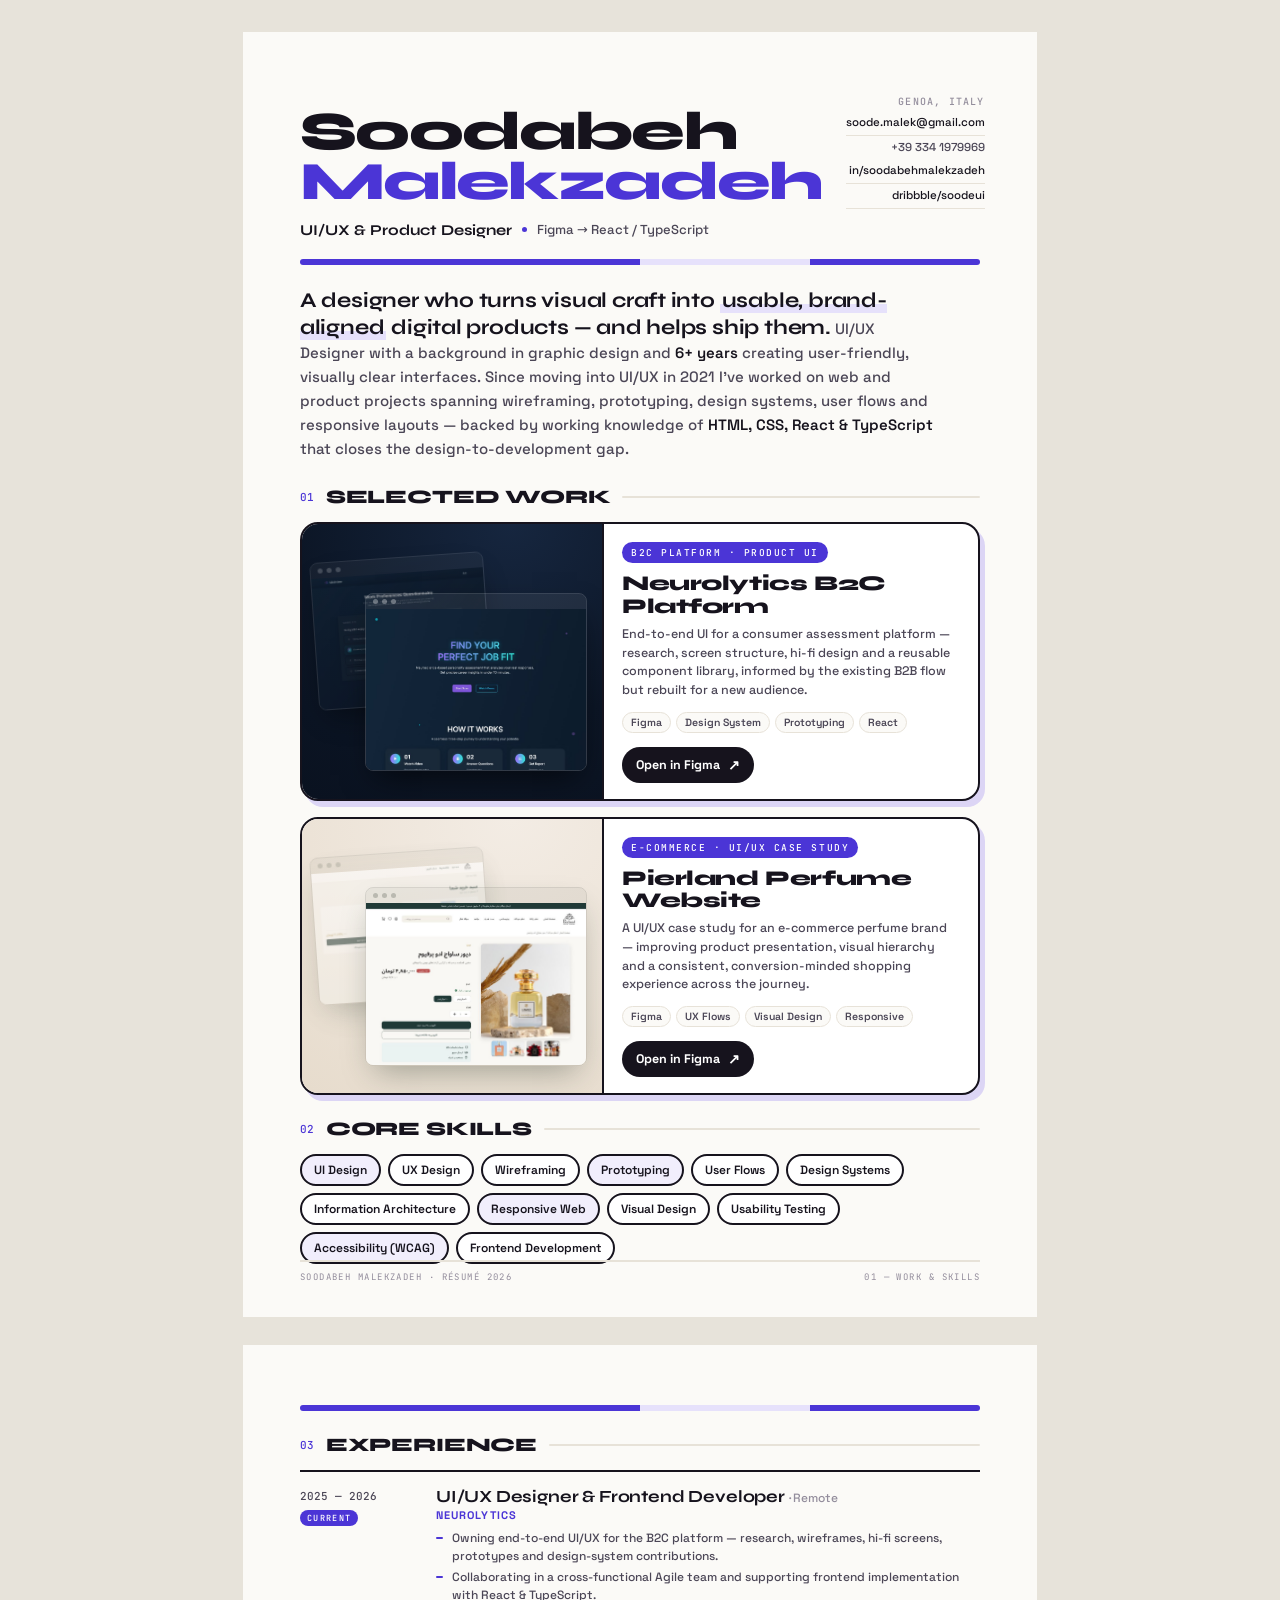
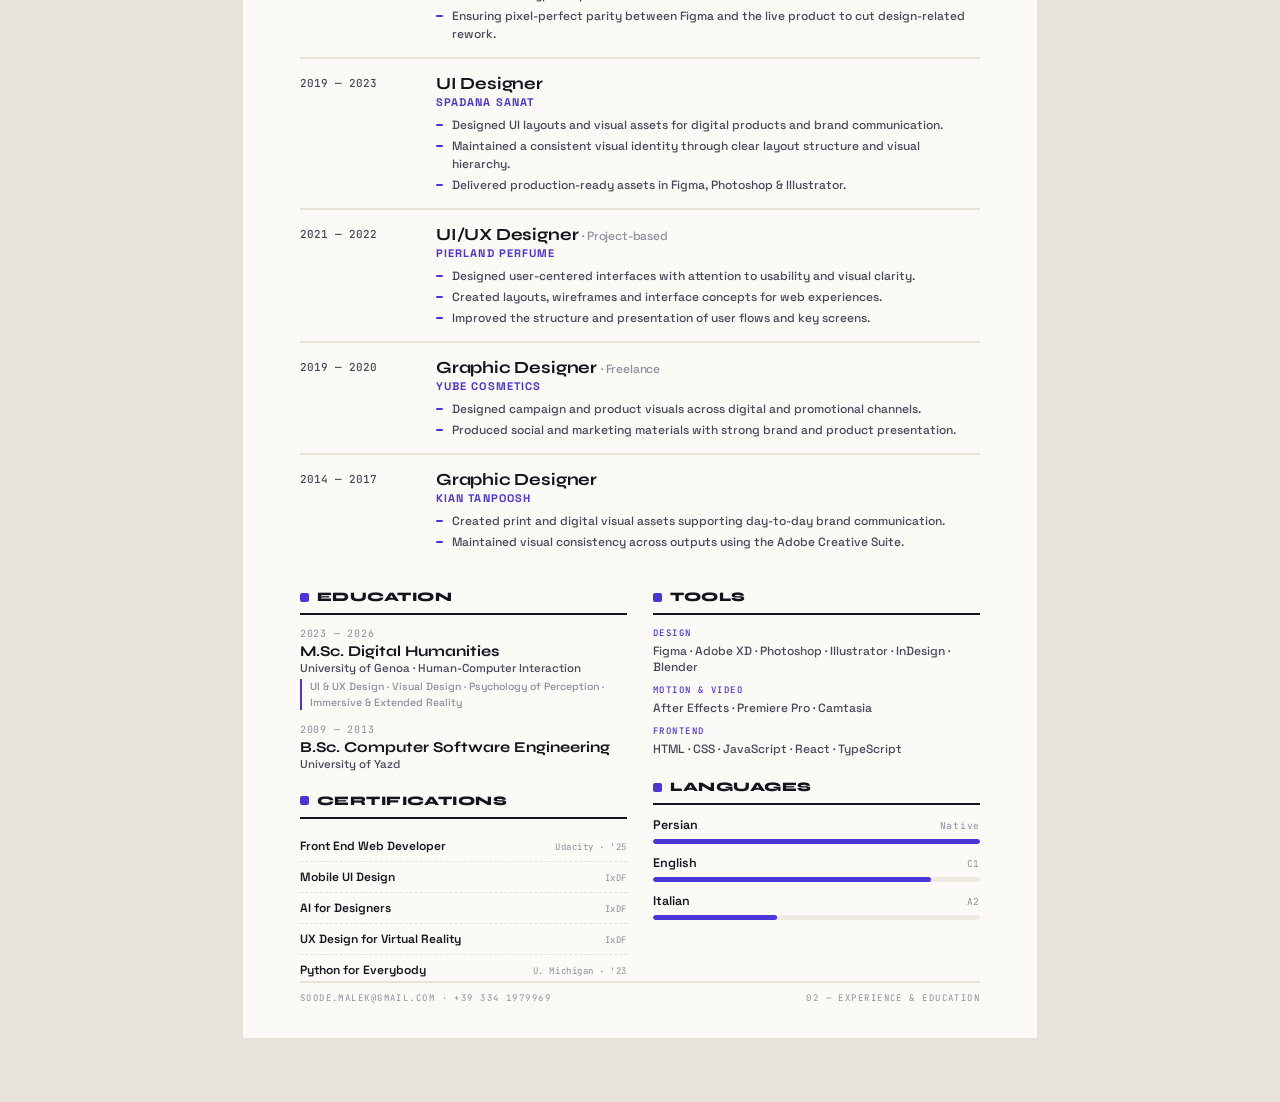
==== commit bc1967d1: "Add files via upload" ====
--- a/index.html
+++ b/index.html
@@ -165,7 +165,7 @@
   </script>
 
   <script type="__bundler/manifest">
-{"89230c5c-fe20-4a39-aa2d-0036ecdb7540":{"mime":"image/jpeg","compressed":false,"data":"/9j/4AAQSkZJRgABAQAAAQABAAD/[base64]/2wBDAAQDAwQDAwQEBAQFBQQFBwsHBwYGBw4KCggLEA4RERAOEA8SFBoWEhMYEw8QFh8XGBsbHR0dERYgIh8cIhocHRz/2wBDAQUFBQcGBw0HBw0cEhASHBwcHBwcHBwcHBwcHBwcHBwcHBwcHBwcHBwcHBwcHBwcHBwcHBwcHBwcHBwcHBwcHBz/wAARCANVA+gDASIAAhEBAxEB/8QAHQABAQADAQEBAQEAAAAAAAAAAAECAwQFBggHCf/EAE4QAAEDAgIGBggFAwMCBAMIAwABAgMEEQUSBhMhUZGTBxQxQVPSFSIjM1JUYdEIMmJkcXKBoRZCwZLwJDRjsRdDdSUnN1VzdIKyorO0/8QAGgEBAQEBAQEBAAAAAAAAAAAAAAECAwQFBv/EACkRAQEBAAEDBQEAAgICAwAAAAARAQIDEiETMVFhsUEEMgXwIoFxkaH/2gAMAwEAAhEDEQA/APyGAD6r5gAAQAFwAJcXAoJcXBFBLi4IoMbi4VkDG/[base64]/UDK4Mbi4VkDC4uBncXMLi4GVxcxuLgZXFzC4uBncXMABnclzEAZX+ouYgC3FyAC3BAB6FxcxBtzW4uS4uBbi5jcXAyuLmNxcDK4MbnoYGtEmM4euI39H9Yj6xbw8yZv8XLmXY1xzu3MdNJhNM2ljq8UrJaSCa6RNhh1sj7drsquaiN+t/4Rdp012j9Jh0yUtRieWsf60a6n2KtVbNVz73bft/Ktt5dJK+qnzU2LQSLXQvVYZ0fZuqVVXKjbWVu27VRUREXvS1t+lj6dMdplqo5JIerR5mxvRjl2L2KqL/7Hs48OnnHlu57TPN/vvXbq8eHHjucc9v8A7fNzwSU00kMzFZLGqtc1e5T7Gg6LNIMS6NcQ6QKaKCTAMPrUoaiz/asfZi5stvy+0al7954+LI9uGYc2q1nXUdJlSX86Qerkzf3z2+n0sfo/oWxuioOhvCMFxibV6P6UaUVuDYgqrZGMlo4EZJt2IrJEY6/dZTx9fPT2Y8nQ551Mu/f7H8J0D6K9IekWk0hq8Gig6rgFItZWSzvVjWsRFVGpsW7lRrrJ9FPi0jcqKqNVUTt2dh+2tB8In6J8HxHo3nRjcZrMAxbGcXViov8A8tY6aO/0Yjn27len1Pg5dItIejjRHono9A6GndTaR0fWK1W0LKhcTrFmcx8L1c1VVGtRrcqKmxTjnPd117Znl+eMK0UxXGsHxvF6Kl1tBgkcctbLnamqbI9GNWyrdbuVE2XLiujzcMwbBsRbi2G1bsTZI91JSyq6ekyuy2maqJlVe1LKt0P1g7Garo/T8QuDaE1iQYdhLqWpo4IImSJTyyTxtnal2rdG+syy3REb/c+cwvSSg0Kwf8PmKV8ETsMmp8QpsQRzEVHwS1CxvVU77Ndf+w793/v0vbn/AH/5j8v0VL1ysp6dZooGzSNjWaZVRkd1tmcqItkTtXYdmkGC+gscrsLjr6PEkpZViSroHrJBNb/cxyoiqn1sfo7HNGouiPBtH9DJYmpi+kGlnW5nKiK51BTTpFTr/Q92d7d9r7j7OvZhujGJdNGlNNWPwrGqTSRlH6RpcLjrpaKmc1yqrY3uajEc5Ear/oid+x6h2vxXlXcuwllP1zTY1g+N9KGjtDLTVLJdNtHZsJxCurcKbQtrZZc6U9W2JHOS6q2NquRbLZVPqcF0DwbSjD9EtBqqkhpq/o0moMRxhX2Rz4p2SVFWx29EckTV3Lcb1J74Zwvs/[base64]/9yqn5L22b7Hi02gOG1XRnjuO4xhMrdMoEr1pqapqHJNXRtljSWre2+10N5UVEsjrKtlyLfPf5a7X8DnglppFjmjfHIllVr2qipdLpsX6Gs/T/[base64]/wDfb4/ic8787eXnG10r5JHSSOc97lurnLdV/lT0Ux/[base64]/i/ufG51GceDtfTYppvpBjWPx4/iOM1tVjUbmvZWyzK6VitW7bO7rL2WM26faSMxHF8RZjle2vxmF9PX1CTuz1Ub7Z2vW/[base64]/Ubdx1gQrkspLLuOwCFcYsu47AItcY/[base64]/wBBsQ6SNLaDRnCpqWLEa/OkK1cisjVWsV6pdEXaqNW29T5k93QvSKTRHS/AsehVyPwythqvV7VRj0VU/uiKhNs8Lnv5dvSF0e4x0aaXVei+NNiXE6ZI1VYHK5jke1HNVq2S+xeJ9P0q9AWl3Q9h2EYhpE2jWnxNzmRrTSq9Y3I1FyvuiWVUX69in686aujmk02/EX0PY3TsZUYdijM8zmpdk0dMuvRV3o5r7fxY3fiSxCh6Y+hjTiTBo1lqdCMb1TkbtV6xZWyqn0tK9f4YcM6u72//AK7b0syvx7B0CaUzdFD+kt0mHw6Ota56NkmVJnIkmr2Ny22u7NvYfy0/eXTjgWIYR0SdEHQth7mRYxjs1NBU3X1WqxG57/p1smb/APgeTpjo70AdBeNYHoRpDotW45idTDG+uxWSZyalHrZHqiOTcq2amxLbVUvHqpvTfiMH680t/DZgGgn4jdBsFSJ9bobpLM9zaSd7s0WVFzRK5FuqJdqot72Wy9l17OnnBugromqtJtG4dGa2o0qxCiz0boLugw1zokSO6ukRbq5Fetkd+b+ENermzMZ9Pctfn3TzoV0k6O9E9GtJcXfQuw7SGNktIkEqueiOjSRMyKiW2OTvU/nJ/oj0idEOK9M3Rl0HYHQKsFFFRU81dWK27aeHqsd1+rl7ETvX6Ip+YfxHzdGuD41Dop0eYJTsTClyV2MJM+R1RK1MqsbdbWRe1yJtXssibZ0+p3eF58J5fBdFvRbjfS7pLJgGAPpG1zKZ9Uq1UisZkarUXaiLtu5D+vVf4G+lOnp5JYkwWpe1LpFHWqjn/RMzUTiqHR+BH/8AGqr/APo1R/8A7IT77Qvox6Y6D8SVZjcNPi1BoxLjtTPNUTVVoJqNZnuy5M3rI5trJbtVF2Wuk589zluZq8OGbmbuPxnjWDYho7itXhWK0ktHiNHIsU9PM2zo3J3KcJ+/NIdGNB+lX8Y9fg9fh8GJUlLgFq9iOc1HVjHJtVWql1bG5jV/i3cfzHTvRHokxDSJeibQnCaz/Ws+OJTyY09t4KdNa7WxNvJdUjb6v5duTt7zWdW++JvTn9flE9HAcDrtJcaw/BsMh12IYhOyngjvbM9y2RLr2dvafuTGejHom6PdIMO0Jl6J9KtI2q2JlbpDDTzyMjc9E9bM2yLa6K7JZG9iXVFQ+Z0d6ONFegj8UmGYBXYZVYtR4wkFRgE75LOopHSKl3qipmyqxydnZZbE9XNzwenub5fyXpZ/DHifRBoozGcX0pwSetV8bHYZTudrvXvtS6JdEsu2yJsP4Uft38VNFo3p70s4XoFhmj8senuIVVGx+NukvH1dzXXbkv8A7UVHLs/2qevjPRf0UdHGOYZoZP0UaU6TI9kba7SGKnnkZGr/APdmZZFt2qjUSydl1uhnj1PGX3a3p+fD8FkP2FT/AIbdHdE/xSYLofXwOxTRLF6Oetp4Kh6o5qJHJ6jnNVFXK5uxe9LX7zHpd0W6HMAxnGejLRjRusm6QcVq4IaOs2rTUEkr48sWZ0l7Ixdqo135u3dr1Msxn0999fj8h+8cf6JujHocXBdG63ou0m03rqiFslfjFJTzSMjuqoqpkW19irkSyolrqqqfF6Wfhv0f0K/EVoHhLIH1ehWlErnso6h7s0StRc8Su2OVEuxUVVvtsvZdWdXNXenuPyED9249or+Hvo/6Y3aFYtovWVlfjMtOyPKrlpcO1jGNYz3iOVXOu9XWW2dNx/N9OfwxUMf4l8M6P8FnmpcBximbiaOvnfS095Ee1FXt2xORqrf8yXuM6uam9PcfloH7exWm/DPo9p7N0a4jo1NCtMi01RpBNVPbHFOjbqjn57oqLsV1rI7Za20+A6Jvw3aOae9NOkWD02PNxfQXAMlR1yklRXVjX2WOLO3Yi/[base64]/wAms5XKzvGbH9M6Mvwt9IXSlhLMYw6ipqHCJfc1WIyrEk31Y1EVyp9bW3Kpw9Kn4cNPOiKjZiON0ENRhL3ZFrqGTWxMcvYj9iK2/cqpZd5/evxvdIeN6MYto5oJgFbUYVgcWHNqJI6OR0Wu9dWMYqou1rUj2J2XXb2Ie1+DrSfEelPQXTzQjS6qnxfCaeCNkXW3rI5kcrZGqxHLtsisRU3L2HLv5Tv/AI6dnG9v9fhAH6z6LOiLRDGPw29IukmJ4RFVaQYPJXMpa1XvRWauFqtsiLbYqqu1O84/ws9FmiWn2gXSJiOkWDxV1ZhcealkfI9qxLqpHbMqpfaidu46b1MzN34Yzhux+VwfrDoC6DdF5Oi3EOlDTLBsT0jhR74qDA8Oje98uV6MzZWbXKrrpuaiKq37vX0/6FdENO+h7G9ONFdCsb0Ix3R5HSVOF4jHIxlRC1Ec5zUf2ojbqjktta5FTsUm9TLD09lfjgH7b0G6FNC9E+gvAdN6vQLEekPG8YYyaSmoZHr1dj0VbI1vcy1lWzlzKvYnZ/Lekd/QlhOlOimO4FhWIsp2yJ6d0TqI5o3xplvse+yIqLsVEduVO8Z1M3ZmG8Jl1/HNKOjvSrQqloarSHAa7DKevutNJUx5UlsiKuXfsVOJ9hpl0IVOh/RZozp5JpFhVXFjjmtSghd7aLM1XJ/VbLZ3ZlVUTafsD8YWP6HYf0aaPRYxo7NXVeIU0zMGlbJlSgk1cdnO2pfYrd/YfxrpW6ItFcI/DR0eaR4NgscOk2MVFFDNVNkerpVkhlVUsqqiXc1vYncZ49TdzN1reE3cfk4H7Z0t0C6F/wANeA6N4dppo3VaV6S4qxZKmRkqt1bUsjnNbmREairZqdq2W6nyHTf0A6M6KY/0faU6Jslk0H0rraaF9NK9XJCsitc1qKvrZXszLZVVUVq7ew1nUzU3p7j8qkP3d0raIfh96E9P8Oh0h0ZrKpMUpI1Zh9KrnQ0bEkejqh95EVyuXZZL2SNdl12/FdNnQNoloR069F9JhFIqaM6WYjTRT4e6RzmInWImSNa5VzI1zZE79m23dZnVzf4b09x+RiH7u050T/D10TdKlPgGO6N1lXUYy2DJBErlpcNjd6iPdd6OcrnIqra9kRLInf8AyX8RXQnof0Z9MeAYdHXzYRohjUbamdytdO6jaj1bIjERFc7s2XvZXbhx6mb/AA3huPzWf0XoX6JpumPSyXAIcaosJdFSvqlnqkujkaqJla26XX1r9uxEVe4/VWheiXQjptpRR6JaP9FWPYlgU8Nl0qc2oZEjsiuu5yqioiqlr7PWWyJY+S6LPw/6LUn4m9MtAMdpfTGDYXQLU0yTvc1yI/UvZdWql1RsuVe5Sb1PG/xc4ecfkzG8LdgmNYjhj6iCofQ1ElOs9O/[base64]/FfSRoVU9HWnWO6L1cmslwupdCktraxmxWPt3XarV/uXjzzl4Tlw3Hy4ANMBBcBQhSFAABQAEAAAAAAAAAAhQAIQAAAAAAAACAKAIAAAAAAAAAAAAHpAA25AAAAAAAAoCAAAAAACIAAAACgAAAACAACAAAAAAAAAAAAQAAFAAEA/0h6Eul3Rin/D1g2kGMVtC/GdE8PqadkEs7Un9k1Ua1jVW6q5jY0TZ3n8Q/Bl0hUjdNNMsE0mrKZmHaS0y1UvW5EZG+Zr1ul3Lb1myu/mybj8mg4+jk3Pl19Xbn0/VX4gemqKL8TuCY7RvjrsJ0Qkpo2JBIjmzoi6yZWqmy651bf9KH9J6WOiHRj8Q+mGDae4Fp9gcGCVFNDHiEU86NljYxVXYl9jsq2VrrWVOH4MBfTkm+yepbcfu/pB6Y9GtMvxPdGVDhGI00uE6OVEjZ8Q1iJAsj2rdGvXYrWo1qX7Lqtuw/hP4w8Ro8V6c8XqaCrgq6Z1LTIktPIkjFVIkvtRbH8GBePTzjubhy6m8s3Nf6JaT/iEi6J+jfoanw2qoMQpJaakhxelhkZJM2FtMxFRERfVcirfb3ttvP4N+LXQLRqPFqXpB0NxTDKjCdIMr6qkpZ2K+Gdzc2syIt0a9Nq7Njr37T8zAnHpdu3NXl1O7Jr9I/gixWgwfpiqqjEa2mo4FwidiSVErY2qqyRbLuVEvsU8DpR6f+kV+mul2GUWnGKNwdmKVUVO2lqMjUhSZyMRrm2XLlROxew/hoNdmd3drPfsmP0f+C3GaXD+muatxXEIadkmGVGaermRiOcro12ucu1V2nykmnFLoT+J/FdLFVKnD6LSisqHOhVHZ4XVEiOVq9i+q5VQ/jYHZl3fk7vGY/0j0xbpR0gaS02kugXTdhuGaFVscT56d00aPpbNRHZGq3tVEvZ6oqOVbn8CxbSfD6n8VOhCM06qtKMOwmrghfi2IOiaxjs7nOa17Ea1WJdPW337j8sg550o3vUr9XdOvSLQ6J/i1wvS+jngxChw5KN8rqaRsiOjyZZERUW18qu/uf3XTFdKOkPSGj0k0A6bcMwvQysiidUU7pmI+lsnrK1qp2qm3K5Wqi3RT/NsDel7fRnU937X0Z0twhfxaaON/wDiBU6TYfhdFUwPxbE3xMjY9YpFVjHtRrXNRVTb3qq2P5B0z6YwaP8A4p8V0qoXw11Ph+K0tY1YZEcyZGMiVURyXTbZUufwYGs6eZtTedyP9JdNsU0i6WZ8H0l6L+mHDMEwKama2soqiZjXwuuqq5W2VUdZbK1bflTbtP5RiulGGxfiW6OMP/8AiPW6V0uEVL3VNdiD4UgpXvbtayRiNRexLr2JsTtufjEGc6UXepX6b6eMWw+t/F3Q19NXUs9ClfhTlqIpWujRGpFdcyLbZZbn9Z6W+lzAtBvxa6GaSPxCnqsDTAGUVZUUr0mSJr5qlL+pfa1VY5UTbbu2n4LBfTzxT1N8v3TpT+G3QnTHpRxDTys6QME/0Jicr6+piZWNbMr3JdzUffKjVcua/aiLa3efOfh56Vujro16a9LcGwqrfSaFYwkcFBiFZItkki/3Pc62Vr1c9UVbW9W9r7PxyB6dybp3zbmP9DI8E00wCqxXFNLfxDwQaJwsfJSzUE0LqiRL3bdrmKirbubdVXsP410DuoNLtKNNcWoOlXFdGdNaiplmoJa18McWIsddWOnaqZXuzbXNTsvdOw/LAGdPx7nf59n+jem+mP8Ap/oL0nw7pg0m0Y0hx6rjliw+DDWsc97nMtGuVESzkf62ZGojU7z/ADsw+vnwqvpa6lkWOqpJWTRPTta9qoqLxQ5rgvDh2py59z/QXFH6A/iqw/RXSqj0iwnBdNsERqT0OKxMmjkRFRzopIXuTPHmzK1yX2OW6X7Pv9KW6L9DHR50haX9HmE0M+K1EMbaqDCXMfBTSozK1+RuxjG5leqJ29uy6qf5dnt4DpnpHorDVw4Hj2J4ZDWIjahlFVPhbMiXREejVTN2r271Mb0fvw1nV+n65/CfpPo1pN0Q6cdGeMY3BhWKYo+dzJal7W6yOaJrFc3MqI5zXNVVbfsVPrb7voX0X0R6G9DOkTR3/XuEYxjNRTOmqHQysjijvFI1kbVVy5n7FVd2ZqW3/[base64]/l3U9TxH7y/ETQ4L00dCei+kej+lWDozR2ifVS0ksyJNIqxMRY0be6PRWKllQ8Tph0rw2D8KPRW2ixKinxLD6zDp3U0c7HSMVkEq+s1Fum2ybU7z8UAmdKTL7G9S3w/fHS1ofo1+LPDdFNLNF9MsHwyupYFp62mxGXK+JirmVFZ2o5rld9HIqWXsv8AOdP3SXoxBN0VdGGjeK0+JUejuI0U9bXxvRY2OitGxuZPVvZz3Ostk2Jvt+KbgZ0pPPsb1L/H6g/HZi+H4z0r4HPhtdS1sLcDiY6SmlbI1HdYnWyq1V22VNn1P6r+InSPBq/pa/DzPS4tQTwUmKROqJIqljmwp1ilW71RbNSyL27lPwUQvp+30vf7/b9Mfi6xagxT8QtDV0NdTVVKlLRIs0ErXsRUe6/rItj+49MmlWg034mui2ux3EMMrcCho5mPlWRk0EUyq9IlksqoiI9WrddibFXYlz/PYD0/bL7J3+7/AE6xDFdJabploMXxfpW0fpOjt06JQYRS1EbZKlVZZrHWRLojlVyuVypZOxO743RDSXBYvxsdIGIyYxh7MPlwaBkdU6pYkT3amlSyPvZV2L39yn+e4M50ftd6r92/h60iwehxL8Qi1WK0ECVdfO6nWWoY3XIrqnay6+t2p2b0P4R+EzpPwnou6VWVeOzdXwrE6V9BLUql2wK5zXNc79N2oir3Xv3H8JBr088/bPf7fT/RutwPTNdK8Rxir/[base64]/cLhHjg9WlwGarwSqxVs0DYaadkDmOkaj1VyOW6Iq3X8v9/7LbrxfRDEsLq5omxa+NlT1Vqxua5yuVVyIrEVVarkS6IvaLhHz4PQxLBa3CUjWqjYjJFc1r45WyNzN/M27VVEVLpdO3abG6P16TrHJTua1kMdQ9UVFtE/Llcm2y3ztsl+8UjywfU0WhFbiGO9Rja6Om68tHrJlY2T1XWcqMzesrUW6o29t55jNHMRlpH1UUKOhaj3omsaj3MatnORl8ytSy3VEsll3C4TXkg9WXRzEoaJKx9OmqyteqJI1Xsa78rnMRczUW6WVU23TeYYngVfhDGPq4mta97o7ska/K9tszHZVXK5LpdF2ikeaDpp8PqauCaeGJXxwuY16oqbFctm7P5Sx2u0YxZtXLSOontnin6u9rlRLPsrlS97WREVVXsRNpKseSQ9yPRqaOpSnrZY6d0jGPgc1zXtnR0jWeo5Fs613LsVfyqaMZwb0S2ldrtZ1hJF/La2SRzP85b/ANxSPKB7E2i+KwxRSLS5kkkjiRscjXva96XY1zUW7VdbYiolzfFonVoyudO5jOr0i1TFie2VstpGMVqOaqpe7/8AH1Fwj58HZLhdXDiCYe+F3XVe2PUoqK7MtrN/nba3cpsxPBazCUiWpYzVzXySRyNkY5UWzkRzVVLp3p3XA88H1GJaHS0qYbFTzRz1FRSJVzKs0bY4Wra13ZtibU2utdV2XPN/0ziq1bKVKRyzvmZTtajkW73JdtlvayptRexU7xSPJB1VWG1VCxr6iJY2ukfEl/iZbMn9rodz9F8UZQyVq06aiOJs8lpGq6NjrZXObe6It0tdNoHjg9ik0dq5a58E0ErWw1TKSbVo1zmSOV1moiqiKvqO77bDWmj2Irh/XkgTq+RZUvI1HqxFsr0ZfMrb7L2sKPLIetjGBVGFTVV0V1LBUvpmzLZusc3tsl7r3Xt2XTeWk0YxStpG1UNOixPY+RqLI1r3sZfM5rVW6tSy7US2xRSPIUh6EuC10CypJTq3VU8dU/amyN+XK7++dvE6ptE8YhfBG6jc6WaVsCRsc1z2yO2oxzUW7HLudZdi7hSPFB9DS6HV9RJVMdLSR6imdVI5amNWSNR2VURyOsq3unbsttNDdG6upkRKWN2rbBFLJJUOZExivRFRMyuttvs23XcKseKD3KbRDGapHKyjyq2d1NlkkaxVlaiKsaIqoqu2psTapzJo/[base64]/EpIKWdtK7U1UUs0T1VERzIr51/hLKKseYD6LHNDq7B5JFYiVFOxIlVzHNV6axqK27EVXIiqtkVU2/wBxS6FYnNilHQS9XgfVSOiR7p2K1j22zNcqLscl09Vdu3sJcWPnAdceHVE1TPTxNZJJA173ZHtcioxFVyoqLZyWRV2X2IdlPozidS2N7YGsjfEkySSytjYjFcrWqrnKiJdUVERdq9xUeQD03aPYmyaOB9I9kslUtGjHWRdds9X/[base64]/KHywJFr7XDNL6SgkV7WTNdU0EdFUK6COVI1jyZXta/Y5FyJdFt27F7Dkx/SqPF6augRJna2SmWN8jI2WbEx7V9ViIiXV+xEvZNl1PlT1cAo6TEqx1FUvdHLUMVlPKi+q2X/AGo76L+X6Xv3EmZ5W77M6HE6aLA8Qw6dkueaaKoifHZUzMR6ZXIvcqPXam49Sm0vjpMWxGvZTvctRiUVcxjrbGte92Ve3b66bxWaLU0COikq4qNaHLDWzzq57VqHXXVsaxFX1UaqKu9q/[base64]/AFrhdVjlLilXT1iOocQmqoI4svtGPlWREcqrsciqvZe6WTZ2nPBptFHg0dN7WOogglp2tjpYHI9Hq5UVZXNV7fzqiol722Klzk/[base64]/F5UaISwUElQlfSyTx0kVc+mbnzpC/LZbq3LdM6XS48Hlz6LY5DgOISVFRA6eF8aosbVtdyOR7FX6Z2tv8AS570fSE5JsGe+nVUpYZGVTsrXule+NIs6I5FRbRsj2L2qjt551VoPVwYrDhjaqCSsdm1jUbIiRI1uZzrq31m2Rdrb3ts7r5poHWPqUa2pjWkWndU6/VSoqta5GuRI8udVRVTZbsW97DweWnGdJY8QxPCpmOmlgoMu18EUOb18y5WRoiNT+67dtzhx3GI8VZRtjjexYElRc1tuaVz0/[base64]/JZEZHsS2X/vsThj0XqZOr2mh9th8mIp27GMz3b2dvs1+m1CY1o5JgcFO+eqhdPK1j1ha190a5uZFRytRrkt2qirtL4PL2KHTKCnqmqsb2ROw2Ghe/URzK1zFauZGPu1yXb2LZdpHaZwuqcXe+OaZtRTsjpXq1kbo5WsyNflYiNamVz9idl02ra55FDozU176BjJYmrW009UzNf1WxJIrkXZ2rqlt/KHTJofOlE+aGtpp6mOmhq30rEfnbHLkyrdW2VbyNRURe8TDy0aUY9FjtRSvghdDHFFZ6OW6ulc5XSO/u5y2+iIe+zHMMxGk0kq1dNFiVZhrGPjkVqR5myQoqM23dfLdEslkRe3tOJdDGNoa1kVbBV4nFVwUiRQq5EjkerkVq5kS+1ES6bNi/[base64]/[base64]/[base64]/0nLLPhzKarglixCtkooZLOT1mZLuVFS9vaJwUwfowkVPhUk2J0kUmJMSWOJzZFVkeZ7czlRq97FSyXVbl8Hl2ppNQuZHWviqPSsdCtC2NuVIVRWLGj1W9/yO/Lbt237jOs0mwuSkrnw09X1+ujp0kzq3VsWNWqtrbVRct/p2be01VOibcOosVlqJVlWKjiqqZ7Wujujp2xrdrkRfi/wpowvR+jrMMoKyWttLPXtpXU6NddWrlvZbWvZb9pPB5ceKYtG/SObFsNWaNX1HWma1EzMers1ti7URe/vPoMY05pMRpsXhgopIGzIyOhTMlqaNba1v8A/[base64]/[base64]/Y9Or0Pw2nq6+FMZZlpsPhrEcsT/AMz2xrZfV7PX2fyn1J4w8o3SbCnUdXhkkdalC+kipIpmo1ZEySrIr3Nvba5y+rfstt7zqptNMPbWTLLFVdRRlPC2nfFFOyeKJmSz2v2Nevxt2tuqIeRNoVWw4U+uWWPPHA2qfBkeitiday5lblVbORbIt7L/[base64]/AFK+WTEVqqOnqYa+o60+J+ZqNku6ytVFRU/O5LXXYp2wac1bJ2zT0dHVSRVfXYdaj0SJ9mpZEa5LtsxqWW/5T5YEmLdd+I4tNiUGHwysja2hgWCNWot1asj33X63ev8Aax10ek1XRVFHNGyP/wANTOpMu1Ekjdmui2W9/XXaluxDxQJg9/8A1OvXGz9QhsyNI2JrZczfWvmR+fNfu7bW7j1qjTaKfDqKSWipqjEmYhUVjmva5GRq5IsqpZUvtYt0W/Ylz4oEi19HHpnWJ1eaWCCavpmyMgq35s8aPc5y7EWyqjnuVFVNl/4OZ2k9U506rFB7agjw92xfdsyWXt/[base64]/AOLHnYrjja2GWmp6KnpYJJ9e9Ys15HbURVzKtkRHLsTep44EK+iptL56ehjp+pUkksdJLQsqHo/O2KTNdLI7LdM7rLY567SOSswpMOZSwwQK9kjsjnqiuaioiojnKjb5lva1zxQIV9Fhul02GU9PG2ipJZqaGaninkz5mMlRyOSyORP97lRbd5oZpRWRuqnMZE11RRRUKuRFu1kaxq1ybfzeyb9Nq7DxAIV9K/TSoRZn09FSU089VHWSysRyq6ViqqLZXKiJdyrZENFRpTLK9HR0kMS5JmL7SR99YxWL+Zy2sirb/[base64]/[base64]/NgQr6RmmVUyibTup4XvbBJTJK5z/wAr811y5sub1l22NLtKJJZ3Sy0VM9ZaNtHMiq9Ela1Go1y2dsVEY3ssmzsPBAhXvVelM9bh/VpqeN0upZT6/PJfIxERvq5st7NRL2/ztOasx+orXYsr44k9JzJPLlRfVciuWzdvZ6y9tzyQIPqqfTmqp8TmxJKOlWtkkSRHor0RFyo2ytR1nN2Xs6/[base64]/k5lU6KX3a/yZ1rG8AEaAUAQAoEBRcCAFAgKAICkAAAAAAAAAAAAAAAAAAAAAAAAAAAAAAAAAAAAAAAAAAAAAAAAAAAAAAAAAAAAAAAAAAAAAAAAAAAAAAAAAAAAAAAAAAAAAAAAAAAAc1d7pv8AUdJzV3uU/qA89SFIBVIAAAAAAgUAAQAAAgAFIAAAAV6QANuIAAoAABAFAKQpAAAAAAARSqRQrFTopfdr/JzqdFL7tf5M6uN5SAjTJrXPcjWornOWyIibVU9CuwDEcNiWWpp8rGv1bla9r8j/AIXI1VyrsXYtuxTmw6sXD8QpatrEetPK2VGr2LlVFt/g+2pNIcAwdy1VFLWzy1FdDPPHOxGqyNrld6tlVHORVtdVT/K2m6uZXwKNVVRERVVfoVsb32ytVbrbYnfuPu8O0mwfC5GwwzVLo20uqbVOicxyO1znqlmSNWyo5E/[base64]/[base64]/[base64]/g6TmrvdJ/UB56kKpAoAABAAAACAIAKQAAAAoACAAAPSAB0cgAgAhSAAAAAAAAAAAAUxUyUxUKxU6aX3a/ycy9h00vu1/[base64]/idXgtbjUFFNJhVDJHDUVKJ6kT5L5EVd65VBHmgAoAXAAAAAAAAAAAAAAAAAAAAAAAAAAAAAAAAAAAAAAAAAAAAAAAAAAAAAAAAAAAAAAAAAAAAAAAAAAAAAAAAAAAAAAAAAAAADmrvdJ/UdJzV3uU/qA89SBQoAlykCgACAIAAAAAAKAAgAAAACD0gCHVyACAAAAAAAAAAAAAIAXsIpV7CKFYqdNL7tf5OZTppfdr/[base64]/afPydJmlM2O49jj8UvimP0r6LEJurxe3hejUc3Lls26MbtaiLs7Tx8F0jxPR1MSTDanUJiVHJQVPs2u1kD1RXM9ZFtfKm1LLs7TOcdkXeWV+j8DotCsVr+ih8vR/gzV06WSmxCNk1QkdPkmWJH06ay7HLe6q5X9iWttVfG0Z6JcG00g0eWjpI4INH8fqsN0inzrmlpGZp2TO22auriljulkujd5/[base64]/8Au56IP/o9T/8A9cp/RtHdBdBtHtFdBH41JojL/qGlSuxGTGZq1tYsb5FbkpdQ1WNVqJa7rqru1EQ/[base64]/[base64]/Y1e6x/L8a6ZdNdIMDmwevxjWUtQxkdTI2miZPVMb+VsszWo+REsn5nL2bbnqaV9IWGr0XYBoDo9PiU1BBVOxOvmrmNZmnc1ESONrVX1G+st1Xaq3shO3S4+Lx3E8KxCkwaLDcGTD56SlSGsmSd0nXJcyqstl/[base64]/[base64]/k5l7Dppfdr/JNaxvKARUNDZpJvWia3V9znL+b6om4yqtsEib0sbexNhBp9v8A+n/ke3/9P/JuAhWn2+6P/ItPuj4qbgIrTaf/ANP/ACLTbo+Km4CDTafdH/ke33R/5NwEGn2+6P8AyPb7o+Km4CDTafdH/kWn/wDT/wAm4CDTafdHxUe33R/5NwEGr2//AKf+R7fdHxU2gRK1e33R/wCR7fdHxU2gQavb7o+Kj2+6PiptAg1e33R8VHt90f8Ak2gQavb7o+Kj2+6PiptAhWr2+6Pio9vuj4qbQINXt90fFR7fdH/k2gQrV7fdHxUe33R8VNoEK1e33R8VHt90fFTaBBq9vuj/AMj2+6PiptAhWr2+6Pio9vuj4qbQINXt90fFR7fdHxU2gQavb7o/8j2+6PiptAhWr2+6Pio9vuj4qbQIVq9vuj4qPb7o/wDJtAg1e33R/wCR7fdHxU2gQavb7o+Kj2+6PiptAg1e33R8VHt90f8Ak2gQavb7o+Kj2+6PiptAhWr2+6Pio9vuj4qbQINXt90f+R7fdH/k2gQrV7fdHxUe33R8VNoEGr2+6Pio9vuj4qbQIVq9vuj/AMj2+6PiptAhWr2+6Pio9vuj/wAm0CFavb7o+Kj2+6P/ACbQINXt90fFR7fdHxU2gQrV7fdHxUe33R8VNoEK1e33R8VHt90f+TaBCtXt90f+R7fdHxU2gQrV7fdH/ke33R/5NoEK1e33R/5Ht90fFTaBBq9vuj4qPb7o/wDJtAg1e3/9P/Ji6aSFM0rG6vvc1fy/VU3G8dqWXsEKoNNLsgjTcljcMEOau9yn9R1HLXe5T+oo85SFUncFUxMu4xIgACgAAoACAACAAAAAAgFwB6IAOrkAAAAABFKQAAAAIAAAAq9hFKvYhipFYqdVL7tf5OVTqpfdr/JNax0AAitNT7h//febTVVe4ebSf0ADfR0sldVwUsLVdLPI2NiJ3qq2Qo0A/qnSFhuGTYAxMLdRyPwKZtLL1f8ANq1ajc0mxLrrGOS+3t+p/KyZtWQAP6bheO4m/ouqUjqPbNxemoo3ZWoqROhluzMqbEVUTgN2K/[base64]/wBxUmvigf2LSunwbDK3S9tTgCdUZj1NFFTxSLCiNVlR6yLa6IqJdESyXsvYllwXo80fokqop0q6hOtVsCyxNme+BsKqjLIxitvsRzsypdF2W7R3LNfyAH9D6PcBo9IsKfh9a/VQ1ONUML5W2R6NVk90RV7FWyJ/[base64]/AAdRy1/uW/1FHnKTuKQiqYl7iAAAUAAQAAQAAAAAAgAAAAeiADq5AAAAgAAAAAAICkAAACqYqZKYqRWKnVSe7X+TlU6qT3a/yTWsdAAIrTU+4ebTVVe4f/BtJ/T+AAKAAC0MtdKkSwpI9IVcj1ZmXKrk2Itt+1TEioE11zYtX1DmumrqmRzUsivlctkta21dyqn8GttfVsYxjaqdGR2ytSRbNst0sndZVv8Ayc4IO/DsWmw6qgnyR1LIXrIkFRd0bnKllVURU29m1FRdibdh06QaR1Okc9O+eKCCKmj1MMFO1UZG3MrlRMyqq3c5yqqqq3U8cAb5a2pnRGy1E0iJl2Peq/lSzeCKqJuM24lWtjqI21lQkdSt5mpI60v9SX2/[base64]/3Kf1HSc1f7lv9X3KPOIUhFO4he4gAAAAAQAAAAAAEAAAgAAAekADq5AIAAAAAEAApAAAAAACqYqVSKRWKnVSe7X+TlU6qT3a/[base64]/dJ/V9wPOIUxIqkL3EAAAgAAAAABLgAACAAAAAAHpAEOrkpAAAIAKQAAAAAAAAAApipkpFIrFTqpPdr/JyqdVJ7tf5JrWN5FUqmKqRWUbFlkZG213LZLnpWii9WNjVRP9zmoqu+u3sOCjX/AMXF/J1K41jh1d2xs1n6IuW37DWfoi5bfsaVcd9LguJ1sSS09BUyxr2OZGqov9zWZu+znnG+zm1v6IuW37DWfoi5bfsd/wDpjG//AMqrOUpwVdJU4fLqqqnlgktfLI1Wr/ku8eWe+J4sNZ+iLlt+xNZ+iLlt+xozjOZWN+s/RFy2/Yaz9EXLb9jRnGYEdGs/RFy2/Yms/RFy2/Y0ZxnBHRrP0Rctv2Gt/RFy2/Y584zgjo1n6IuW37E1v6IuW37GjOM4I6Nb+iLlt+w1n6IuW37HPnGcEb9b+iLlt+xdb+iLlt+xz5xnB246Nb+iLlt+w1v6IuW37HPnGcHbjo1n6IuW37DW/oi5bfsc+cZwR0a39EXLb9hrP0Rctv2OfOM4Jjo1v6IuW37DW/oi5bfsc+cZwR0az9EXLb9hrf0Rctv2OfOM4I6NZ+iLlt+w1v6IuW37HPnGcHbjo1v6IuW37DWfoi5bfsc+cZwduOjW/oi5bfsNb+iLlt+xz5xnBHRrP0Rctv2Gt/RFy2/Y584zgmOjW/oi5bfsNZ+iLlt+xz5xnBMdGt/RFy2/Yaz9EXLb9jnzjOCOjW/oi5bfsNb+iLlt+xz5xnBHRrP0Rctv2Gt/RFy2/Y584zgmOjW/oi5bfsNb+iLlt+xz5xnBHRrf0Rctv2Gs/RFy2/Y584zg7cdGt/RFy2/Ya39EXLb9jnzjODtx0az9EXLb9hrf0Rctv2OfOM4I6Nb+iLlt+w1n6IuW37HPnGcEdGt/RFy2/Ya39EXLb9jnzjOCY6Nb+iLlt+w1v6IuW37HPnGcEdGs/RFy2/Yaz9EXLb9jnzjOCOjW/oi5bfsNb+iLlt+xz5xnB246Nb+iLlt+w1v6IuW37HPnGcHbjo1v6IuW37DWfoi5bfsc+cZwR0a39EXLb9hrf0Rctv2OfOM4O3HRrf0Rctv2Gt/RFy2/Y584zg7cdGs/RFy2/Ya39EXLb9jnzjOCY6NZ+iLlt+w1v6IuW37HPnGcEx0a39EXLb9hrf0Rctv2OfMM4Jjo1n6IuW37DW/oi5bfsc+cZwduOjW/oi5bfsNYnwRctv2OfOXMCN6Sfoi5bfsW0UqZZGNRF/3NaiK367O00I4yRQkcUjFikfG78zVstiIpsrF/8XL/ACakUxr18duZrI5a/wB0n9X3Oo5a/wByn9QV55CmJFUgAAAEAAACAAACAAAAAAAAAeiFA7zq5AAAgKQAAAAAAAAAAACmKmSmKk1cYqddJ7tf5ORTrpPdr/JGsb1MFMlMXEVso1/8XF/J0uU5aP8A83F/JvcprPZw6n+zpw6JtTiNJC/ayWZjHJ9FVEU/RdJSpeGnhYjU2MY1NiJ3Ih+dsGX/AO2cO/8A3Ef/APZD9KUTmwVUErr5WPa5bbkU+n/g7OPLXn63+VnQ4T5e/j+gWMaMUz6iuZTOhjn6tItPUsl1UtlXI5GqqtWyLsXcfyjpSo4ZNGusOYizQStyPttRF2Kn8fY/RPSDp3hGk+HV8NK+pmkqK9KuFH0cdM2nbZyKjlY5da5bp6zkulvqfn/pR2aIz/8A6sf/ALk3qc+fS31M8vz3X/zOO/[base64]/Ps7z5XD+lDBINCcISshmqdJqd1LhlSxWezlwyGoWosru9yqkcdvhj+pM5cvhd48fl/[base64]/ALGbsMr2VLqZ1FUpUtsqxLE7Ol1RE2WvtVU4of37GOmTR+XSinxKLEXSUFRik1exIqSdanDUfDLGxyLLKrEcxZGrkiRGrqmrdLIhrwLSzDqnBsWoItK6yepw3R+eKbSDVSI/2tdArWNRy6xWtRVuvamd1kWyXnfvwvZny/iH+ncSTB6zFXQKylo6uKimR/qvbLI2RzW5V29kT+H1PPqqWpoZdVVQSwS2RckrFatl7Fsp/fKLpg0Xw3FcPmqZqrFUocQwmSWqdAuesSmpaiKSezlRbo6VitRyoqo1L2W9v530n6VUuPswakpcQp8QZQtmVaiKCoavtHIuVX1Ej3utZVtsRFc6173LnLb5xN45mXNfA5j7TRjo6rdIqJK2SoZSUz76tXMVzn277bNh8Pc/tei2kNHi+jtBSJirMPnpWJDPGqtRXtRLXaq9l0TtTs2no6PHjy3/AMnyP+V/yOv0elm9D587LP8A0/mek2jNZovWNgqla+ORFWOVnY9P+F+h4mY+86TMbw6sdh+G4a9kkVE113xrdqXsiNRe/sP5/cz1MzOW5j0/4PV6nV6HHn1cnLf/[base64]/AM3L/JrQyrP/ADcv8mCGN93o4f642Ic1f7lv9R0Ic9f7lv8AV9w085TEyUxIoACAAAABAABAAAAAAAAAAAA9EAHVyAQoEAAAAAAAAAAAABRTFTJTFSKxU66T3a/ycinXSe7X+SauNymCmamCkVnR/wDm4v5N7jnpnIypic5bNRyXXcdcjFY5WuSyoprPZw6n+zUyR8UjZGOVr2Kjmqncqdh/WMM6XaJKViYjR1KVKJZy06Nc1312qlv4P5MqGNjr0+ry6f8Aq8n+R/jdP/I49vN/af8A4v4H8riPLZ5z4zTfT9dJ4WUVLA+Cia7O5ZFTO9U7L22InE+IsC8uvz5ZNePof8R/jdDqZ1eOec+dAAcn1AAWAAAAAAAAAAAAAAAFgAAAAAAAAAAAAAWAAAAAAAFgAAAAAWAAAAAAAFgAAAAAAALAAAAAAAAAAAAAAsAAAAAAAAAAAAAAALAAAAAAAAWLYCobGmCIbo2K9yNal1XsA5av/wA3L/JgnYZVLkfVSuat2q5bLvMUMa9PD/XGaHPX+5b/AFHShzV/uW/1f8BXmqQqkIoACAAQAAAIAAAAAAAAAAAAA9EhSHVyAAAAAAAAAAAAAUABAUxUqkUisV7DrpPdr/JyKddJ7tf5C43r2GCmZiqEVqchujr5I2o17GStRLIkiLs/uioprVDQ+aNrlbdVcnajWq63AWJvHOXjXauJp8nT8X+YxXE0+SpuL/McCzs+GXlO+xis7Phk5bvsO9PR4/H69D0n+zpuL/MPSf7Om4v8x5+vZ8MvLd9hr2fDLy3fYdx6PH4/Xoek/wBnTcX+Yek0+SpuL/Mefr2fDLy3fYa9nwy8t32Hcejx+P16HpP9nTcX+Yek0+SpuL/Mefr2fDLy3fYa9nwy8t32Hcejx+P16HpP9nTcX+Yek/2dNxf5jz9ez4ZeW77DXs+GXlO+w7j0ePx+vQ9J/s6bi/zD0n+zpuL/ADHn69nwy8t32GvZ8MvKd9h3Ho8fj9eh6T/Z03F/mHpP9nTcX+Y8/Xs+GXlO+w17Phl5bvsO89Hj8fr0PSf7Om4v8w9J/s6bi/zHn69nwy8t32GvZ8MvLd9h3Ho8fj9eh6TT5Km4v8w9J/s6bi/zHn69nwy8t32GvZ8MvLd9h3Ho8fj9eh6TT5Km4v8AMPSf7Om4v8x5+vZ8MvLd9hr2fDLy3fYdx6PH4/Xoek/2dNxf5h6T/Z03F/mPP17Phl5bvsNez4ZeU77DvPR4/H69D0n+zpuL/MPSf7Om4v8AMefr2fDLynfYa9nwy8p32Hcejx+P16HpP9nTcX+Yek/2dNxf5jz9ez4ZeU77DXs+GXlu+w7j0ePx+vQ9J/s6bi/zD0mnyVPxf5jz9ez4ZeU77DXs+GXlu+w7j0ePx+vQ9J/s6bi/zD0mnyVNxf5jz9ez4ZeW77DXs+GXlu+w7j0ePx+vQ9J/s6bi/wAw9J/s6bi/zHn69nwy8t32GvZ8MvKd9h3Ho8fj9eh6T/Z03F/mHpP9nTcX+Y8/Xs+GXlu+w17Phl5TvsO49Hj8fr0PSf7Om4v8w9J/s6bi/wAx5+vZ8MvKd9hr2fDLy3fYdx6PH4/Xoek/2dNxf5h6T/Z03F/mPP17Phl5bvsNez4ZeW77DuPR4/H69D0n+ypuL/MPSf7Km4v8x5+vZ8MvKd9hr2fDLy3fYdx6PH4/Xoek/wBlTcX+Yek/2dNxf5jz9ez4ZeW77DXs+GXlu+w7j0ePx+vQ9J/s6bi/zD0n+zpuL/Mefr2fDLynfYa9nwy8t32Hcejx+P16HpP9nTcX+Yek/wBnTcX+Y8/Xs+GXlO+w17Phl5TvsO49Hj8fr0PSf7Om4v8AMPSf7Om4v8x5+vZ8MvKd9hr2fDLy3fYdx6PH4/Xoek/2VNxf5h6T/Z03F/mPP17Phl5bvsNez4ZeW77DuPR4/H69D0n+ypuL/MPSf7Om4v8AMefr2fDLy3fYa9nwy8t32Hcejx+P16HpP9nTcX+Yek/2dNxf5jz9ez4ZeW77DXs+GXlu+w7j0ePx+vQ9J/s6bi/zD0n+zpuL/Mefr2fDLy3fYa9nwy8p32Hcejx+P16HpP8AZ03F/mHpP9nTcX+Y8/Xs+GXlu+w17Phl5TvsO49Hj8fr0PSf7Om4v8w9J/sqbi/zHn69nwy8t32GvZ8MvLd9h3Ho8fj9eh6T/Z03F/mHpP8AZU3F/mPP17Phl5TvsNez4ZeW77DuPR4/H69D0n+zpuL/ADD0n+zpuL/Mefr2fDLy3fYa9nwy8t32Hcejx+P16HpP9nTcX+Yek/2dNxf5jz9ez4ZeU77DXs+GXlO+w7j0ePx+vQ9J/s6bi/zD0n+zpuL/ADHn69nwy8p32GvZ8MvLd9h3Ho8fj9eh6T/Z03F/mHpP9nTcX+Y8/Xs+GXlO+w17Phl5bvsO49Hj8fr0PSf7Om4v8w9J/s6bi/zHn69nwy8t32GvZ8MvKd9h3Ho8fj9eh6T/AGdNxf5h6T/Z03F/mPP17Phl5bvsNez4ZeW77DuPR4/H69D0n+zpuL/MPSf7Om4v8x5+vZ8MvLd9hr2fDLy3fYdx6PH4/Xoek/2dNxf5h6T/AGdNxf5jz9ez4ZeU77DXs+GXlO+w7z0ePx+vQ9J/s6bi/wAw9Jp8lTcX+Y8/Xs+GXlO+w17Phk5TvsO49Hj8fr00xNPk6fi/zGMlfJI1WsYyJqpZUjRdv91VVOBJ2fDLynfYzZNG5yNuqOXsRzVbfiO4zpcc8xuahsQxRDNEDTJDmr/ct/q/4OlDlr/cp/UB5xCqQigBCAAABAAAAAAAAAAABAAAA9EAHVyAAAAAAAAAAAABFACEUUilUxUCKddJ7tf5ORTrpPdr/I1cbyKhkQitFQ5WwvVq2cibFDImxMRjexN/[base64]/CnUctf7lP6v8Ago85SFUhFCFIQQAAAAAAAAAAACAUgAAEAHpAA6uQAAAAAAAAACKAEIoFCgApipkpioEU66T3a/ycinXSe7X+Rq46CFBFaan3D/8AvvNpqqvcPNpP6B1YZQriWJUdE1yNdUzMhRy9iK5yJf8AycplHI+KRkjHK17FRzXJ2oqd5R9Lj9Do/TNxCnoPSDKyhn1SOnVr2Toiq1y2RqZFumxFVbnzFj38W0wxPGaV9NULTtZK9JJnQwMjdO5OxXuRLu/ueATFSx/U8D6OMJxeOkrHVFRHh9bhTVhfmTZiLnuibEuz8qvjctu2x/LT3qbTPFqPA6PBoZmto6SuTEI7N9ZJUSybdybVtvVRt/hkx7dboBDBTUEkuIQYci09OlRJV51RaiZHSNYiMaqoiR5LqvYv82N2F9Gro8ZwmjxisijkrK59GtHDmWZysfkeqLlyol+zbt3Hly9IeJ1eIYhWV1LQVvXahlU6GoiVY45GIqNVqIqWRGray3RUtdFscy6dYu/EsOxGSSKSroKiWpje5n5nyPzuV2/b/[base64]/wBue1/odVH0UVsOIYY3EZUWCSqpoauONkjHRtmciJle5iMcqXsuVVsq9540vSFiUsmKTrS4e2rxJ1Q6WpZCrZESe+sTYtlSzlRMyOtfZYknSDiUlRSVbqWg6/TywzLVapVkkdFbLm22TsS+VEv33J5Xw1u0HrOoJiLZ4VoFoJK/[base64]/L/wDKRyOTv/NdE2nTjGnFdjVFW0stJQQ9fnZU1UsEKtfPKxHWe5brtXO5VRLJdb27R5PDPDtBqzFMAqMWp6iNyQRPndDqpdjGrZfXyZM3eiZuz67DdLoBM3E48KixbDZcUSbUVFMjnotO6yucqqrbORqNXMrb2VO80x6fYnHhMWHJDSKkVG+gbOrHaxIXOVyt/Nlvdy7bX+plL0gYjJWRVzKTDosQbM2eWqZT+0qHI1W+vdVSyoq5kRER19tx5PDRLom1aauqqLF6Gup6Sl6090OdHImtbHlVrmoqLd6LuVO/[base64]/Nmcq2VO5LW7rHn/6yqfRyUTqHD3sjZJFA98TnOgje5zla27rKiK5yorkVUvsUeTw9ur6Np6nE4ocKkatO+op6V6yuVVgdJTtlzvsn5LaxdncxT4WRiMke1rkejVVEcnYv1PtMN6QJ6Si0jkfLJ6QxekjokjjjRImta1rNZdVujsiOalk/wB6rfuPiRl/ps/gAU0iWBQBLAFAlgUgAAAAUAQWKAICkAAoAgAAAFAgKAIAUCAo7gICgCAFAgBQICkAAtwBAUAQFIAAKBAUAQAoEsCgCWFikAAADVTe4Z/33m01U3uGG0mexvupy1/uW/1f8HUclf7lP6v+CjzlIVTFTKidhCkAAAAAAAAAAEAAACAAAAAPSAB1cgAAAAAABFAARUAAAgAFUxUqkUDFTspPdr/JxqdlJ7tf5GrjoABFaar3DzaYSs1sbmXtmS19xqSrZG1EqHNiemxcy2Rf4UnsroBz9fpPmoOYg6/SfNQcxBcSa6Ac/X6T5qDmIOv0nzUHMQXFzNdBiaev0nzUHMQi19J8zBzEFw3Nbwc/X6X5mHmIOv0vzMPMQXCa6Ac/X6X5mHmIOv0vzMPMQXCa6Ac/X6X5mHmIOv0vzMPMQXCa6Ac/X6X5mHmIOv0vzMPMQXCa6Ac/X6T5mHmIOv0vzMPMQXCa6Ac/X6X5mHmIOv0vzMPMQXCa6Ac/X6X5mHmIOv0vzMPMQXCa6Ac/X6X5mHmIOv0vzMPMQXCa6Ac/X6X5mHmIOv0vzMPMQXCa6Ac/[base64]/SfNQcxBcJrpBzekKT5qDmIPSFJ81BzEFwmugpzekKT5qDmIPSFJ81BzEFxZrpBzekKT5qDmIPSFJ81BzEFxJrpBzekKT5qDmIPSFJ81BzEFxZrpBzdfpPmoOYg9IUnzUHMQXEmukHN1+k+ag5iD0hSfNQcxBcJrpIc/[base64]/pCk+ag5iDr9J81BzEFxZroBz9fpPmoOYgWrZI20DmyvXYmVbon8qLiTWdN7hn/AH3m0wiZqo2MvfKlr7zMZ7Gqclf7lv8AUdZyV/uW/wBX3KPNIpSKRRCFIQAAAAAAAgAAACAAAAAAAHpAA6uQAAAAIoARSKAKABAAAAAKRSqRQMVOyk92v9RxqdlJ7tf5Gq6CFIpFARVREVVWyJ2qaEfNM3NFkYxexXtVVVP4uliDoBz5KrxoeUvmGSq8aHlL5hfpqOgHPkq/Gh5S+YZKrxoeUvmF+iOgimjJVeNDyl8wyVfjQ8pfML9JG4GnJVeNDyl8xNXVeNDyl8wv0RvBo1dV40PKXzDV1XjQ8pfML9EbwaNXVeNDyl8w1dV40PKXzC/RG8GjV1XjQ8pfMNXVeNDyl8wv0RvBo1dV40PKXzDV1XjQ8pfML9EbwaNXVeNDyl8w1dV40PKXzC/RG8GjV1XjQ8pfMNXVeNDyl8wv0RvBo1dV40PKXzDV1XjQ8pfML9EbwaNXVeNDyl8w1dV40PKXzC/RG8GjV1XjQ8pfMXV1XjQ8pfML9Eb0Kc+Sq8aHlL5hkqvGh5S+YX6I6Ac+Sq8aHlL5hkqvGh5S+YX6WOgHPkqvGh5S+YZKrxoeUvmF+kmOgHPkqvGh5S+YZKrxoeUvmF+iY6Ac+Sr8aHlL5hkq/Gh5S+YX6JjoBz5KrxoeUvmGSq8aHlL5hfomOgHPkq/[base64]/Gh5S+YX6JjoBz5KrxoeUvmGSq8aHlL5hfomOgHPkqvGh5S+YZKvxoeUvmF+iY6Ac+Sq8aHlL5hkq/Gh5S+YX6JjoBz5KrxoeUvmGSq8aHlL5hfomOgHPkqvGh5S+YZKrxoeUvmF+iY6Ac+Sr8aHlL5hkqvGh5S+YX6JjoBz5KrxoeUvmGSq8aHlL5hfomOi4OfJVeNDyl8xFfNC1XSZHsTtVjVRUTfa63FI6QRFRURUW6L3lKinJX+5b/UdZyV/uU/q/4Ug80ilUikUIAAAAAAACAACFIAAAAAAAAB6QAOrkAAKAAyoQBQBCgCAAAAACmKmSmKgQ7KT3a/ycanZSe7X+RqughSEVpqtsD07lSxuNVT7h5tJ/QABVAAAAMkje5jnoxysbbM5E2J/IRiCKoVrm9qKndtQFUEsqoq2Wyd5AVkDEArIFkikgerJWOY9LXa5LKlyAAAFAACgABQAAoAAUAAKAAFAACgABQAAoAAUAAKAAFAACgABQAAoAAUAAKAAFAACgABQAAoAAUAAKAAFAACgABQAAoAAUAAKAAFAACgABQABGml2U8adyJY3Gqm9ww2kz2N91OSv9yn9X/CnWcmIe5T+r7geapFKQioAAAAAECgAQpAAAAAAAAAAAA9IAHRzAAFFIAQCAAAAAAAAAADFTJTFQIp2Unu1/k41Oyk92v9QV0EKQitVT7h5tNVT7h5tIB6GBORuOYY5yojUqYlVV7ETMh54KY/qGnL6puHY4mNVUM75a9H4W1JmSyMjzPzL6qqrWZcqWXvtsP5eATMjWh/X4F0hfQaKLopMkeCtoU6366JTMmRztd1lOzb+rtba1z+QDMtlRFW3eg3Klj+nQ6O4bJo8164RC+ifhUtZLjSSvRY6pFdaJPWyfmRrMlrqjsx9JiuGw47Xtp3MpqlkeJVk7oZXPXWI2lhWyNYqOc7ZsaipdUtc/hmZbWuttwzLe91uTtK/uVRglHh1FpBFhWCR1r5qXD6r0a9JG3kVz0daNHq/Z25MyqnfsRUOFmiGCxYi+GhwSHE4ZcTSlrc1Q9fRsKxxqqorXJZEc6VNY66Jqvqt/43mde91v8AyEcqXsq7e0dv2tx/[base64]/Jsypfau3t2hFVO8dq1QAaZ0AKBAUAQAoEAAAFAEAKBAUAQFIABSAAUAQFAEBQBACgQAoEAKBAUAQFAEFigCAoAgKQACkAAosBAUAQFIABQBAUAQWBQIC2AEFigCWBQBACgQFIAAAGqm9wz/vvNpqpvcM/77zaTPY1Tkr/AHLf6jrOSv8Act/q+5R5piZGKmVAAAIAABAAAAAAAAAAAAAAAekADbAQAAQpAAAAAAAAAAAAKYqVSKBDspPdr/JxnZSe7X+RqugAEVoqtlO9dyXNxFRHIqKl0XtQ0NZNCmVmR7E/[base64]/uW/1HWcmIe5b/AFf8AeapipkpiRQhSACAAAAAAAAAAAAAIAFAAB6YIDbmAgAAAoAAgAAAAAABACkUqmKgQ7aT3a/ycZ2Unu1/karoBCkVAAAAAAAAAACgAAAAAAAAABQAAAAAAAAAAAAAAAAAAAAAAAAAAAAAAAAAAAAAAAAAAAAAAAAAAAAAAAAAAAAAAAAAAAAAAAAAAAAAAAAAAAAAAAAAABYFAHJiHuU/qOs5K/[base64]/iNdJ4juII9UHla6TxHcRrpPEdxBHqg8rXSeI/iNdJ4juII9UHla6TxH8RrpPEdxBHqg8rXSeI/iNdJ4juII9UHla6TxH8RrpPEfxBHqg8rXSeI/iNdJ4j+II9UHla6TxHcRrpPEfxBHqg8rXSeI7iNdJ4juII9UHla6T43f8AUNdJ4jv+oEeqDytdJ4jv+oa6TxHcQR6oPJ10niO/6hrpPEd/1Aj1geTr5PEd/wBQ10niO4gj1geTr5PEdxGuk8R3/UCPWB5Ouk8R3/UNdJ4jv+oEeuDyNfJ4juJFnk8R/FQR65y4h7lv9X/[base64]/[base64]/a1EuqqaT+jaG4rglHoxija6kVrURGzPV91qM17Mb2KnZ2f3P57O+OSeR0Ueric5Vay98qdyX7zNGGVbXstuy4RFctkRVXch9lRyOlokVtfD6Ljo1R9FrERznZFzep2quZL33d+wwipsNp6h07J6ZrHrCsWSdEc1FidnuiLdPWte4pHx9r9gPsMPWgpqmhk/8FHTIxPbtm9sqrE7Pmbf4l77d1u04I0o4NJaR8MkDKJitfG5H7FREumZVX1XKqWW/Yq7hR8/lXNlsua9rW2kVFQ+pxZKf/[base64]/AHsch/atDsXZWaNUUcNZTwNpGZKlXr67ERdipfZZU71JuwzK/i8sT4XujkY5j27Fa5LKn9jGy7j19KK+LE9IMQq4FvDJJ6i70TZf/B7EVbRVEVMyWWGOeloHJHJf8943IsarvRVun8qm4UfIBGqqOVEVUTaqp3H0OKw4e3DXrE2la9rouruikzSSNyrnzpdbbbdqIdtFJhLmuppVhhp1p6XWOikXNK5XxrJfbtVPW2ImzaKR8gQ+yqFpaCiknWloEkkjlZq4pFcyS0kWX/dtVEutkXu295x4y6i9H1EdGykRqVDZPUeiuRHRtVUbtuqI66d9hSPmQfWRU+FLFRo5tH1der+013tXPVyaxHpfY1EV3cibE27TzMO6niGKyRVDaelgqGqxr7qjIV7UddV+ltq94pHjA+vn9BxPfNTxU0jXwSVDI5Hr6jvVRsa7e1FR6270VDOhpsGkdRdZSjZTq+DK/W+u9V96j0vsRNvbbsSwpHxoPqIEw+phbOymoUqnQe5fIrY0XWKirtdsdlt399zKSgoYNKsVgVtOynp1fq45V2KqKiIiXc1L7VXavcKR8qD66WPBo5pKdkdI6KV1T7VZbrGiMvHZb2/NsS979hjJSYVKlCxFpINcx0aqsiLkdkTK9zkcuzNvRFS6irHyYPtUi0dfPC6NsXtkke1jn7GK1qNa1bqiesqOdtVO7uOGoXC4pUaylpnpJVNa9qy/[base64]/k011Jg01cymj6tTsmbK1syStyNsqKxVVHOteypdbdvYKR8gLKfWyNwSXDamWKCFHOWXYsiI9lvd2RXovZZdiLe6/26aiLC6ONywy0jZNRURqsUiWeixpl2ZnLtW9r2Xb2CkfEA+i0iioIo6SSjZTMVXOvFG9HqiJa11Ryoqdu3YvbsOyeiw+mqGtjipXSzwuqoWTvysTOrcrFVVTsbmXau1bFpHyIPr1ocIllarH0jWxzOWZqzoiIixNsjbr6yI/MiWueZULQvxjD4GR07KRuoSV7XLZ92tV6uW9tiqqd1hVeGD66kiwqqjiqFjoYpUjlRYFfsVUe1GrZz022Ve1dqJ2KptVmFSSMpk6l1VlTVMR6yJfaz2S3v8Alzd/[base64]/uYAgAAAACAAABnr5dTqdY/[base64]/AIv2/[base64]/vuOU6a1Mj4mJ2NiYqf3ajv/dVLnyNEkj5Xq97lc5e1VUxOmgpFrquKnR7WZ1tmd3HRilUxctHBCsVPTqqJnT13u73O+wmzuTd1pp52zNbT1C+zXYx69sa/behzSRuhkfG9LPYqtVNyoYnVXOWSSKRfzPiaq/VUS3/AARn21ygANgACgNlPFr6iKK9s7kbfddT6bENH6SKhlfGjmyRNV2ZXXzW3kpHyigH0eB4LTVdJr50V6uVURqKqW4AfOA7cWom0Fa6FjlVlkcl+1LlwahbiOJQUz3K1j1W6p22RLmuOd25mI4AfbaSaMUNFhTqulasT4laiorlVHIq27+/afEl58N4bNY4dTOdn8AfVYbgFJLQxyTIr5JW5ro62W585WU6UtVNCjsyMcqIpiukaAAAAAFa1z3I1qKrnLZETvU6ZpUga6CFUt2Pen+9f53f+/aY0Xv797WPcn8o1V/4Ocvtihkx7o3I9jla5NqKi2VDsw2pZFI6CaHWwT2a5rU9ZNyt+u0xxSh9G10tNrGyI3sVNy79y/[base64]/i3BTmNsE6wquxHMclnNXsVC5v80akVUW6bFQ7q7EUr4YVliTrbPVdMi/nb3XTf9TX1eKZU1MzUv8A7JVyqn9+z/2K7D3xpeSamam9Jmv/AMNVVE1nZ/XPFE6aRkbEu5y2RDbWyMkqFSNbxsRGNXeiJa/9+3+5m6eOnjdHT3c56WdKqWW3eiJ3J/lfochDPO0AAbCFIBUVWqiotlTvO2fGKypg1Mkyqxe2yIlzhBEDro8TqaBrmwSWa7aqKl0OMFGyaaSoldJI5XPd2qohmkp5WSxPVkjFujk7jWAPSxDHq/E4WxVM2aNq3yoiIir9bHmgDd3fOpnHM9ndTYvWUkOpilszuRURbfwcTnK9yucqq5Vuqr3kBGgAAAAQbaZ7Y52K5bMW7XL9FSy/+5jLG6GRzHWu1e7vMDpZNHKxsc+ZMqWbI1Lqn0VO9DWecgzoa7qGtkjjRalUtHIv/wAveqJvORzlc5XOVVcu1VXvOllA6XbHNTuT9UrWf/2VB1aKJ3t52WTtbEudV/v2f5G2RLhSNSOOaod2NarGfVzkt/hLr/Y5DfUVCzZWo1GRM/[base64]//2Q=="},"807c30a8-ea44-4089-9c14-5c6fbab68aca":{"mime":"image/jpeg","compressed":false,"data":"/9j/4AAQSkZJRgABAQAAAQABAAD/[base64]/2wBDAAQDAwQDAwQEBAQFBQQFBwsHBwYGBw4KCggLEA4RERAOEA8SFBoWEhMYEw8QFh8XGBsbHR0dERYgIh8cIhocHRz/2wBDAQUFBQcGBw0HBw0cEhASHBwcHBwcHBwcHBwcHBwcHBwcHBwcHBwcHBwcHBwcHBwcHBwcHBwcHBwcHBwcHBwcHBz/wAARCALBA3cDASIAAhEBAxEB/8QAHQABAAAHAQEAAAAAAAAAAAAAAAECAwQFBgcICf/EAGIQAAEDAwICBQULBwYHDAoCAwEAAgMEBREGEiExBxNBUVIUImFxkRUWMlVWgZSVodHTCBgjM0JysWKSk7LB1BckU4LS4fA0NTZDVGRzdKKks/ElJjdERWN1wsPEZaODhbT/xAAbAQEAAwEBAQEAAAAAAAAAAAAAAQIEAwUGB//EADYRAQABAwIEAwUHAwUBAAAAAAABAgMRBBITITFRBRRBIjJhcZFCgaGxwdHwBiMzFRY0UuHx/[base64]/U3GnnaJ5NnmbYnOMYa5xZlx87bkcCrbSugKrUdPJcJ62ht9mp5XQT1VRVwRubJsLmsbHJIwlzsYbkgcDkgAkSrtnOGoIutf4ObNeZLXSQ6nsVHTUMU9DPXNqoM1NQ2tmDZCx0jTs6l0b9/[base64]/IKo3Ctji2yhpLnN37dwyMbRkjIzzCk2y0dF0h/RIfc+imj1Tp3yt+fKoZbpStZAdriA14lO88A13BoDnt4kZcMq7oytdpippKu+WKaWkL2VrHVsG1wLHOEjNtTvkaHBrODGE5GA7moybJciRbDTW/[base64]/[base64]/uT3n6d+IbV9Dj+5V3NXlp7vj+i+wHvP078Q2r6HH9ye8/TvxDavocf3JuPLT3fH9F9gPefp34htX0OP7k95+nfiG1fQ4/uTceWnu+P6L7Ae8/TvxDavocf3J7z9O/ENq+hx/cm48tPd8f0X2A95+nfiG1fQ4/uT3n6d+IbV9Dj+5Nx5ae74/ovsB7z9O/ENq+hx/cnvP078Q2r6HH9ybjy093x/RfYD3n6d+IbV9Dj+5Pefp34htX0OP7k3Hlp7vj+i+wHvP078Q2r6HH9ye8/TvxDavocf3JuPLT3fH9F9gPefp34htX0OP7k95+nfiG1fQ4/uTceWnu+P6L7Ae8/TvxDavocf3J7z9O/ENq+hx/cm48tPd8f0X2A95+nfiG1fQ4/uT3n6d+IbV9Dj+5Nx5ae74/ovsB7z9O/ENq+hx/cnvP078Q2r6HH9ybjy093x/RfYD3n6d+IbV9Dj+5Pefp34htX0OP7k3Hlp7vj+i+wHvP078Q2r6HH9ye8/TvxDavocf3JuPLT3fH9F9gPefp34htX0OP7k95+nfiG1fQ4/uTceWnu+P6L7Ae8/TvxDavocf3J7z9O/ENq+hx/cm48tPd8f0X2A95+nfiG1fQ4/uT3n6d+IbV9Dj+5Nx5ae74/ovsB7z9O/ENq+hx/cnvP078Q2r6HH9ybjy093x/RfYD3n6d+IbV9Dj+5Pefp34htX0OP7k3Hlp7vkHT1E1JURVFPLJDPC8PjkjcWuY4HIII4gg8cqV73SPc97i57jkuJySe9fX73n6d+IbV9Dj+5Pefp34htX0OP7k3Hlp7vkA1zmODmktc05BBwQVlLzqe+aj6r3ZvNxuXU56vy2qfNszzxuJxyHsX1r95+nfiG1fQ4/uT3n6d+IbV9Dj+5Nx5ae74/ovsB7z9O/ENq+hx/cnvP078Q2r6HH9ybjy093x/RfYD3n6d+IbV9Dj+5Pefp34htX0OP7k3Hlp7vj+CQcjgVmqnWGoq2rpaupv8AdZ6ukaWQTS1kjnwtIwQ1xOWjHcvrN7z9O/ENq+hx/cnvP078Q2r6HH9ybjy093x/RfYD3n6d+IbV9Dj+5Pefp34htX0OP7k3Hlp7vj+slUahvFXa4LVUXWumtdOd0VHJUPdDGePFrCdo5nkO0r63e8/TvxDavocf3J7z9O/ENq+hx/cm48tPd8ibfc6201IqbfWVFJUhrmdbTyOjftcCHDIIOCCQe8FUaeompJ4qinlkhnicHskjcWuY4cQQRxBC+vnvP078Q2r6HH9ye8/TvxDavocf3JuPLT3fJat1Vfrm+rfW3u5VL6xjY6h09VI8zNacta8k+cAeIB5K2N5uTq1labhVmsYNrZzM7rGjBGA7OcYJ9q+uXvP078Q2r6HH9ye8/TvxDavocf3JuPLT3fIBznPcXOJc5xySTkkqaGaSnmjmhkfHNG4PY9hIc1wOQQRyK+vvvP078Q2r6HH9ye8/TvxDavocf3JuPLT3fJG8ahu+oZmTXe611xmjG1j6yofM5o7gXE4VgyaSNkjGSPayQAPaDgOAOQD38QCvr77z9O/ENq+hx/cnvP078Q2r6HH9ybjy093yUl1PfJ7RHZ5bzcZLRHjZQvqnmBuDkYjztHHjyWNhmkp5o5oZHxzRuD2PYSHNcDkEEcivr77z9O/ENq+hx/cnvP078Q2r6HH9ybjy093yPu9+uuoKhlRd7nW3CoY3Y2WsndK5rc5wC4k4yTw9Ktqutqa+US1VRLPKGNjD5Xlzg1oDWjJ7AAAB2AL68+8/TvxDavocf3J7z9O/ENq+hx/cm48tPd8f1k7NqO86cklls92r7bJK3bI+jqHwl47iWkZC+tvvP078Q2r6HH9ye8/TvxDavocf3JuPLT3fIo3SuMc0ZrakxzSieRvWuw+QZw8jPFw3HiePE96ubZqS9WWpnqbbd7hRVNQCJpaapfG+QE5O4tIJ48eK+tnvP078Q2r6HH9ye8/TvxDavocf3JuPLT3fIBznPcXOJc5xySTkkq8nvNxqTUGe4VcpqQ1s2+ZzutAOQHZPHB5ZX1z95+nfiG1fQ4/uT3n6d+IbV9Dj+5Nx5ae75Iw6hvFPaZrRDda6O0zO3yUTKh4ge7hxMYO0ngOY7AsavsB7z9O/ENq+hx/cnvP078Q2r6HH9ybjy093yGqq2prnsfVVEs72MbE10ry4tY0Ya0Z5AAAAdgCoL7Ae8/TvxDavocf3J7z9O/ENq+hx/cm48tPd8f0X2A95+nfiG1fQ4/uT3n6d+IbV9Dj+5Nx5ae74/ovsB7z9O/ENq+hx/cnvP078Q2r6HH9ybjy093x/RfYD3n6d+IbV9Dj+5Pefp34htX0OP7k3Hlp7vj+i+wHvP078Q2r6HH9ye8/TvxDavocf3JuPLT3fH9F9gPefp34htX0OP7k95+nfiG1fQ4/uTceWnu+P6L7Ae8/TvxDavocf3J7z9O/ENq+hx/cm48tPd8f0X2A95+nfiG1fQ4/uT3n6d+IbV9Dj+5Nx5ae74/ovsB7z9O/ENq+hx/cnvP078Q2r6HH9ybjy093x/RfYD3n6d+IbV9Dj+5Pefp34htX0OP7k3Hlp7vj+i+wHvP078Q2r6HH9ye8/TvxDavocf3JuPLT3fH9F9gPefp34htX0OP7k95+nfiG1fQ4/uTceWnu+P6L7Ae8/TvxDavocf3J7z9O/ENq+hx/cm48tPd8f0X2A95+nfiG1fQ4/uT3n6d+IbV9Dj+5Nx5ae74/ovsB7z9O/ENq+hx/cnvP078Q2r6HH9ybjy093x/RfYD3n6d+IbV9Dj+5Pefp34htX0OP7k3Hlp7vj+i+wHvP078Q2r6HH9ye8/TvxDavocf3JuPLT3fH9F9gPefp34htX0OP7k95+nfiG1fQ4/uTceWnu+P6L7Ae8/TvxDavocf3J7z9O/ENq+hx/cm48tPd8f0X2A95+nfiG1fQ4/[base64]/CI4ccDvVj6RbDqOvjo7bUPqXPOzrY4yY2v2l+0nm3LWkgkAHHAk8EG2IiICIiAiIgIiICIiAiIgIiICIiAi5NY67XFDqHVVgtfubdKO11cboJ73XytqOqlgZIBlkTtzQ8ygEnPDHYth0/qbUsmsH6fv1ttER9zzXCa3Vkk2z9IGNa4PjZ8LzyCM/[base64]/[base64]/Uu/e/sCvTM5RMLpERXVERYe/6gjsElobJA+UXGtZRBzTjqy5r3Bx9HmY+dBmEWIqtVWKhhopqm9W6GGulEFK+SqY1tRITgMYSfOdnsGSl41VZdP1dto7nc6alrLnMKejgkf+kqJCQMNbzPMZPIduEGXRYLTGp6fUtsgq2tbTzSvmYKd8gc/wDRSujceHMZYfas31jOs6ve3rMbtueOO/CCZERARazX64tdnu99o7pPDQ0lmt9LcJ62eUNjayeSdgznlg054/[base64]/R009QX9bH/xVR1Dh8LaMk7uLgQOYByEG3IqFNVNquu2slZ1UhjPWRuZuI7RkcR6RwKw/[base64]/8ApmmNI+MwMxHK9obMQJA3aGOezduBcAG4IOjaA1zQWy8TamsMBisFbVz+6DYxEYYoB1bYeqja7zXYjc4tyTmY8XYawBey9I1/t2tKmzw77n1eoGUsFCYactfA6r6tzdgjDwWRh8okBIHVu38MK+0vrGfQTrrDLST198oKdsdc25ObbqamaybBc2ZzXCUvEhkBblzw1ueOMbbpKKbSd11LqStvlJ7g1wlu/[base64]/ADOtbsyzf5nnODuB4c/pejW+3m4yUVLHqiktNxoRarzU6sqaerkfRgkmKm6qRzmvflzXEkMw7dgloXolEBERBhZP1jvWVazQ1D5mujqerjG3LOrBzh2Tx9I4ejmstUUbnPL4+OeJCoeRzeD7QuUxK+Ws1tjuNVU0dQ27tjlpQS13krSXEtLXZ4/[base64]/ACiTy4LLWC0mz29sDpp5Xk7ndbJvDSf2W8AA0dgACzfkc3g+0J5HN4PtCYkyoIq/kc3g+0J5HN4PtCYkyoIq/kc3g+0J5HN4PtCYkyoIq/kc3g+0J5HN4PtCYkyoIq/kc3g+0J5HN4PtCYkyoIq/kc3g+0J5HN4PtCYkyoIq/kc3g+0J5HN4PtCYkyxl0tsd0peoke+NzXNkjljOHxvactcPUe/geIOQViJrJdX1dJXPubaqajeXR07ohFE4EFricZO/aTh3IZPm8VtXkc3g+0J5HN4PtCYkyoLJW/8AUu/e/sCtW0UxOC0Ad5KyEMQhjDR7VamJyiZVERF0VFx6+9EFw17cbpXX67PtlLV1UMjbTRiOogkbAHNjklMkfFzw47mjzS0Nad2CT2FEHJ7d0Hi1XGCrpNZXynMM8tQ0U8FFEcysYyRg2wBrWOEbDgNBy0EHOSdi1j0ZW7V9wpbqa64W+8UnU9VV0kg/4qXrWB0bgWOAfk4I7fUt2RBxmu6Aaatp6Ohqb/c6qjilllZNilgqaWR7nymSOVkHWH9M8kND2ABxB3DzTs2muiyOw6vqNU1eoLpdbtUMeyR1THTsadwjbj9HE120NhZhhJaDudjJyugIgIiIOe676KIdcVtRU++C7WryuClgqG0Ih8/yad88DgXxuLXNkkdy4EHBCxdH0Ji3aYtGnaPV15p7dapW1FO1kVMXMmZKZI3NLoiWtacN2jALQWngTnqyION3Doku9U6WlprrJBQ09LcIhUb4jPc310omnbIDC6OGIOyBta45IPDaQ/r9LTso6aGniz1cLGxt3HJwBgZPaqqICw+pdNUWqra2hrnVDGMmjqI5aaZ0UkUsbg5j2uHaCB6FmEQcs070W3LT1RLT0l/r4aajoobdbawmnlkipWEOETozAAeZbuc5xw1pGCXLFD8nS3+V2Sofqu/[base64]/IgsbLQC12a3ULWljaWnjhDTJ1mNrQMbsDdy54Ge5XyIgxGpNN0OqrW63XDrhD1sc7HwSmN8ckbw+N7XDta5rT3cOIWkWboWobQaTN8ulSKDyaOjEwhHUQwTmZkfmsBfxOC52TgDGOJPTkQcnuHRffJrnGae/zF9TXQ3OrvU4h8pikhj6uOOGBsQj85vB73Z80uGOI25nR3RtD0dm/wBfbaysu1yuLA9wrTDEZpGulky58cbcufJM/[base64]/k/[base64]/c385DocaSM+QXzgf+jp0FPRfSLfbp0s+9ugu9HrDR7rY+pqL1SUoY2hqA8BsJmjJikLhx2gBwxnkF0Ku6MdI3KoqKmpsdNJUVMnWyyZcHPdjHEg8sdnJcvuHSfU6V1Dq+H9HTdZqqls7qy4V0klJSNkt7JmybXYbCCdse0YbveCSc8cg/pB1jJW6Hs0dz0sa3UFfcKKSvo4pKqDbDTySxPYN7AXea1r2gkbtwDuwBm7RozR2pdRXp9JVVtTDattqq7TK6VkEEuwyY2uAJGydpABLBwI4raLf0baVtVXR1dHZaeKqo3OdDLlxc0uBB4k8RgngcjPHnxXIbbrCTSWrNfRe6FDDW3TWNNRF80eBJ/wCh6eR/[base64]/8AWSyTw0VW+SpcWSVdNSwP8lDMEPLnwvdk7uAyBwW+Ig5Np9tReJ4opKHUNu91BvqDU2+kb2zZ60+TYJ/Rxnif+OHcVLbZrrcrpaKWajvsEbpJYxUyUtMGUrY2ROaRupRjJkLeGBmN2CcLraIOV6gornZq64spKK73CngpGVzqiGCiHXTl7w2MN8mJc4bc5GSN44cVZVMl7jlljhtF8mdCyGSnd1NG1r5JXQiQAmm83b1xJJ59W/uOOwog4zfbhcbNRziCz6nr/[base64]/m8fUtNpujeMUraOtutZVUjaeGmLHbBvbF8EY24bglxBbh3EcTgK7ptJT090pqrroxTNlaXUkeRHGyNm2IjPEuA5nIByOHmqBtT54o+s3SNBjbvcM8QO/HzFY6lv8ASVEdxnfJHFR0UjWeUOkGx7XRRyB4PLH6QD5li/enM/Ulzuvl8lK2pjEbBTbd4P6PLiXNOOETQG8R8I83FVZdOe5Fhq6SyiUSSNiG3rdrnMY1jC1rv2XGNmAewnKkXzNQ0VRVUkdLPBUwVDZHGohla5jNgaSCRw/a+xV6O5sra2tpmN4UwjIkDsh4e3IIWuu03HdLPJDHaXW2eLrBEx/Vxtdv7XdW5+cDAOfhEHPAqrSaEgpqSij90a1lRTxRsfJTlrGyPZnD9u0gY3OwOQBHPAKgbQ2eJxlDZWEwnbIA4eYcB2D3cCD6iFB9VBHu3zRt2bd2XAYzwGfX2LC02m/ciyVNvtk5Mk+G9bW/[base64]/TiulpntLGxQyTPkLgQAxwaeAz357/[base64]/ucDNK5tDKZR1ji8yHY5vnE8/[base64]/fDT+CX2D7098FP4JfYPvWt4UyYgy2L3wU/gl9g+9Pd+n8EvsH3rXVFMGWxe79P4JfYPvT3ep/BL7B9613tUynbCMti93IPDJ7B96e7cHhk9g+9a8FNyUbYMs/wC7kHhk9g+9PdyDPwZPYPvWCTCYgyz3u1D4ZPYPvT3ah8MnsH3rBKIU7YMs77sw+GT2D71D3Zh8MnsH3rBqOU2wZZz3ah8MnsH3p7sw+GT2D71g0TbBlnPdmHwyewfenuzD4ZPYPvWDypJZmU8b5ZHBsbBucT2BRiDLM1eo6OgppKmpc6OCMbnPdgAD2rQrv0/6Ws9vjrJ4rk9kpd1cccTC9zRydgvHAngM/[base64]/SNkk+A0gZcO/GeS8/RVdr0Bp19ZT0jZJCcRB2Gtc/lxP7WD3czwHLK3Xo4s13bBJd728ivrj1jgR5+0jzWnwgccNHfxXqaa/dqmKK+c9Z+EPOv2aIia6eUenxl1gXWM/sv9gUfdOPwv8AYsSPsUwC9HDDllPdKPwv9im90GdzligpxwU7YMsl5ezud7FHy5nc5Y1TD1qMQZZDy5nc72J5c3ucrAKKYgyv/LW9zk8sb3FWKmCbTK98rb3FR8qHcVZhTDkmDK78pHcVHrx3FWoUwTCcrjr8qPXK3UwTCMq/WqIlVBTApgyuWvyqgOVag4VVjlWYSrIgREiIiAiIgIiICIiAiIgIiICIiAiIgIiICIiAiIgIiICIiAiIgIiICIiAiIgIiICIiAiIgIiICIiAiIgIiICIiAiIgIiICIiAiIgIiICIiCRxVjWH9DJ+6f4K+esfWfqZP3T/[base64]/YvnKpnHN7dMQytnilu1w8jhY58EeS479od3vcexvr7B7egUF9pbfstNhikke/Ec1XE0l8zjw6uJvYDy7z2rE6Z0neNVTR2qzUPk1FIdz5C0hpbni57zxd/tgL0zoDoxtGhoWyxM8pujm4fVyDiO8MH7I+09q9DRaW5en2OUd/wBI/n0YdXqKLce1znt+7FaP6OZ5J6S7amZFJUUzA2joPhspB3nsL/[base64]/yuqDo81lW6ctWl6rUDrS1rrrVQz9WylzjIGGOyRuAJJaA47efLtWnOkGy6n0FTa1opne4s9G6sLngB0bWA72uGcbmlrgePMFBtK0HTsnSAekrU7L17k+8hsUZtXUH/GN5xncOePh5z27dvDK1+u6ZqXVHQdqbXmjIqt7qSjqTTCog2vbKxvwi3JyGk55/[base64]/[base64]/tXl20flZ9JGkb9NpuvZYekKojzipsofuce4PjjDXAehnbzW7dNdY+r/KE6A7nJTmB9Z1RdHIC1zC6VpLSDxBG/ke1Tgeu1zPpw6YqboT0tRX+rtM9yhqq5tF1UMojLXOje8HJB7IyPnWgdL/5V1H0b6sqtOWbS9XqSstkQnukkExijo2kA4Lgx+SAWkk4A3AZzkDS/[base64]/JJXpJECIiJSPWOrP1Mn7p/gsg9Y+s/UyfulBqiKCirqiIo9iAiKKAoqCmRCIUU5JlBFRUFFEoplQTKIRyoEqGVK52AgmJWsat1ZDYKZwDwZixzsDsxwGfnIVr0g6uj0tpypquvbFUSHqYCRk7z2gduF5q1RrGW9dYzrHl2GuqZHHgw42hmR28Xcu1x7Rw87Xa6LMbKerdo9JN2d1XRibzfK3Ud/uNZGSNzw01TySGtYMYb/Enn5wHNyx1R1VCWCNhEBzJNPLxklA5jA4AE8AB9qvrbHJLRudI8tijBMYxhre3JHtP/krhsUclWZ5W/oo2tETXjLRw4HA7c8cL5eq7NU5l9DFMUxhhfcaqrzJebjthknJLIzw6tvZ85H2LPaO0wblVU9TIyQUhdhjI2bpZ8dw7G+ntKzOntOxaivzYq6eebBAFNHEZNuP2XO+DuPd2duF6Y0hp6Gx0uWUnk8z/AIRc4OkPrI4D1Dgt2l0dWorzPKGLU6qLNOISaMtklBQNjNA+lYAMdbgOPDwj+J4rbm8lIBlThfT2qIt0RTHo8Cuqa6pqlOFEKUFTBdFUVMFKFMEEQphyUoU3YgmUw5KXmpggioqCKRMOCiFAKIQTBTBSgqYKBMFEcVKFMEE6ipQooJgpgpQpggP4NKmh7FK/4BU0KrKYXbVMpWqZQkREQEREBERAREQEREBERAREQEREBERAREQEREBERAREQEREBERAREQedfypekjVWmZtEaP0bWMt941fXGlFe7GYQHxMABIO3LpRl2MgN4c1r1H+SZqubV+ktQak6U67UgsVfFWeT18EhLQ17HubG90r8biwA8ByW4/lJ9FmpOkCp0DdtKU8E9207dPKCJphEGxna8uLj3OiYMAE+dy4Fd6UofOXpvqJujPVvSJV6R6R7BWUesZZornaI2ioqhvc/[base64]/V36qsNE+mmvtUaysLpnvD5Dk8NxOBlzjgd/qW1yRsmjfHIxr43gtc1wyHA8wQmR4o/[base64]/ljjY9LvQ7fNe9KHRpqq11NtiotMVjZ6xlVLI2SRgmjfiMNY4E4Y7mW8SOPaOdx3H8rS4t8gNo07bT8D3Rc+nd/nYEj/X8D5l6g09HdIbBa473LTy3llNG2skps9U+YNAe5uQDtLskcAg+f3TxLL0ba61/ddIdJFilj1S6WmudnYBUVfnEiWFw6t7GgEu4lzHAcOfPr2gugS6a0/[base64]/[base64]/k/a6oelWPpI6S9U0d1vdJC+KmjoskHcx0fneYxrWhrnYa1vEuzkY4+mkRARERKm9WFZ+pk/[base64]/[base64]/[base64]/[base64]/IwCCctHPjyyDjgSgyiK2nuFJTVMFNNVQRVFRkQxPkDXyY57QeJx6FbuuzI7tNQytbGyOnZUdc54A4uc3HzYHH0oMiitnXGjZXMoXVcArXs6xtOZB1jm+INznHA8VcoCIiCR6x9Z+pk/dKv3qwrP1Mn7pQamiIrqoogRBMERMII4USnNEQKlUTspoJZ5XbY4ml7iewAZKqrn/SZqDyGigt0cmyStJ3HuYOB+3+C5X7sWbc3J9HSzbm5XFEerB3mun1teKO2U7TJFEWzTt/4tr+zf37Rg7e0kBdOttuhtNHHSwbi1pLi5xy57jzJPeVq3R3aGUtvfUuaOtldnvLR3E9p4kn0n0LZLvdIrZE18kjWA7nOc7k1rRlx9gWXR0baZv3J51fk0aqvdVFm3HKE13v1vsFG+pr6hkUbG5wTxPqC5LrTpPiq7W6mpoZN1QQ9zc4McecD/ADjzx6QtM1JrEalqzX9VLUw9aGwxvOIzgHAP2k9wxk8VoOp9ROgrnxGUSVMf6R5/[base64]/JbRZNCte6MCOS4zvPnzgHZu7mE8Xn08llrVpRzamG3y1Hl9wLh1jIhmKHjjaexxz8y9EaW0hS2GESOZvrZGjc5xzs9AWrS6Kq9VjpEdfh/6xajVxbhhND6BhscMU0kLIZMfqmAZ/[base64]/SAggs7wATwHBbaika86mu1nt1ljpi+4eRRtiqmBzWSVGI9ocC7hndxIJHr4YOIqLJe7u6pnuEtQ2lHXyUtJG+ITxF0TowN4bjlI/[base64]/[base64]/[base64]/ZLcraURSCIiCm9WFZ+pk/[base64]/SD0owtu09NBUNEFFlrI2HLpJORce5o5D5z3LiA8puVX5XK5z595ewHkHn9s95HZ2ArD4r4hTFPBtzy/b0avD9FO7i3F9HUstFPueevqaeNwa0cWiQ4y3HrAz6gFoFXSzENlrpf0sjy6R2e08+PetuuE0EWymD9r2k9YB/xbRz+crBMab3XOkDAyGIbY4TxA9J7z2rxbdcxGZexshdWTTzLtURskqWUVIMNa8ty7GP2W8ycLo1v1DBTUrdOaVhNPRF+yWrOeund24I45K0S6RRWymZTRvca6Vg6x+fOa0+nszywF33oC0O+GkZeKymEbMfoNzfO9Y7lp0sXL1UW7XKZ9e0Mupmm3RxK/[base64]/6jnlht4mZBuiidI4vceAwPUT8y2ZzjLTl0LhuezLHH0jgUFRFwn8kzpB1B0k9F9RdtTXF1wuUNzmpuvdEyPzAyNwGGAD9s9i7sgIi0fpBrtYW2qsNTpyo0/T2dkzzeJrw9zNkWBsLHA4HHcDnt29mUG8ItV6OajVFXpC31GsXWp19lDnyOtLi6ncwuOwtJJzluDw4LzFqP8r/Utmi1Xa/c7TtPqS16iFohFTI9sTaf9I0zPbv3O2uiGXDDRvbkcskPY6LWej3UUmq9F2a7z1lsrKmph/Tz2p5dSvlaS2TqyeJaHtcBnuWoflB9LcvQ30fuvdFTU9VdqmqjpKOnqMljnuy5xIaQSAxruR54RLqqLSeiLXrek3o40/qgthZUV9OPKY4c7I52ktkaASSBvacAknGOJ5rmt0/Kjstk6dH9H9eymZaA1lN7qxyl3VVrv+LkGMNbx2nnh3PhnaQ9AIiIkREQERc86Y9fVPR/pZlVQsY641cwghc8ZbHwJLiO3AHD0kKtVUUxul1sWa79yLVHWXQ0Xig9OWvySffC8Z7qaH/QUx6bekIRNlN+mEbiWtf5LDgkYyAdnMZHtCzeco7S9z/bWp/7U/Wf2e1UXio9NnSGGscb7MGvBc0mlhwQCQSPM5ZB9iqM6ZekiQQll5qXCd2yIijiPWOzjDfM4nPcnnKO0n+29T/3p+s/s9oovF7OmLpKlMYZd6pxkeYmBtHEdzxjLR5nEjI4ekKLenDpDt9Uzyi8PLmYcYZ6SIBwIyMjYDggjljmnnKO0o/[base64]/2ytH1P0iuvN7kigLzSwNdtbuA/SZLeHf3Y9KwwrXX+4BkL5HukeGPO79lvDn7fUF4Gr8Sm5/as9Z5fN7Om0Gz+5cbvoGibUVL6mZp2RuLi95yC7+30la30udMjTTTWeyTkOc3Ms8Z5N7v7fYp9f60p9IaWlttFMBWyMEfm82BwyT7MD/ADgvOrXy3GdsZIxIdz3nuXO/cnSW409uec86pdrFrzNfGrjlHSGUt+2qeHMa57mEne/kc8ysu6sjpaSRz5NrcY6zkXHsAVmzqrfQtklIEAHAA4z6FqbqqfU16ZVFu2igBbDFjgewuP8ABeJFE3apqnlEPWnFMbYZN53kxws2seMmNvEu+fu/jzWz26njs9KwQMa6rIyWjziD6B/arWjoRGwPbE+orZ/MaG8GDuHpXeOinonrIuqu11b5O8+c1pbl/sPAetdbVivU1RbohxvX6LNO6qWM6N+hKruVdDf9RGNkZPWR0wBcXE8nOz2/7BejKenjpYWRRNDWMGAB2KaKJsTGsaOA7zklTgL7HSaS3pqcU9XzGp1Vd+rNXREKKgorUzIhRyoZVvU3CloziaZjHbS4NJ84gdoHNVrrptxurnELU01VzimMyulFYOt1PT0kHXNpaydv/wAqPP8AErCw9IrJ2vcLNXRhpI/T+YTjuwCs1Wu09PWpop0d+rpS3ZRC4rUdP80FQ6IaC1C9oON4b5p9PwVtGjulB2rLoKKbTd1tURBIq6sDqs4zg4GR3clPnbH/AG/NHlL0Rna6GogKoYYW7f8AHafzuQ3FUKmWOjkdHLLFloDsteCCD3dp5LtxqMZy4xbrmcRCqohStIe0OaQQeRCnAyrxMTGYUmMcpRUQoKbsUiKKCigiFMFBRAQRGVMFKFMEEQpgpQpggipgoKKCIUVAKYIIqIUFFAf8A+pTQqV/wD6lGFVlMLtqmUreSmUJEREBERAREQEREBERAREQEREHMeiTpTo+mm16hqmWUQW613SS3xvmkErarZhwkwWjacOYcccE81p9BrnUtt/KvuOj7hdZKvTlxsoq6GkLGtFK4YJOQBniyUZPHDm9y1GDoT6XuiS83pvRTqGzSaXutU6rFuujMOp3u7stIOAA3IcMgDI4Bbt0NdCeotOaxu/SD0g32nvOtLnCKZvkrSIKWLhwbwbk4a0cGgDB57iVKHAugnp5070GaB13p++Pnbqelu9TPR291PJ+nf1bIw0vAwzD4zncRgcs8lziy9IlzZX6e1Zb9caguHStXXoR11kfHIKd1OXECPltIJDRtHAB4AaNuT9H6vRunLhcfdGr0/aai4ZDvKpqON8uRyO8jPD1q6979o91PdX3LofdQDHlnk7Ouxyxvxn7UyPEH5SGv7hdOlvVdhuOuLjpOg01bWTWaCkbMG3CsMbJAHGP4JcXuaHng3aPTm91J+Ulo7X35M1Tp/U13dNrmpoOqkpW0spLqiKX9HIZNmzzgxjzh3aR6F0fpb6Cukbpi1rV0ty1DZKLQLJWGnLKNj67q8Nc5ods3Dztw/[base64]/AKtnj6Y/yq9P6YZio09oKB1fXAZLHVR2kNPYcOMIx6JB3rs3SB0aHX2qNC3Kor2w23TFwdcpKXq9zqmUNHVednDQ1wyeBznHDmt3htlDT1tRXQ0dPHW1LWsmqGRNEkrW52hzgMkDc7GeWT3oPI3Qrf7j0T/[base64]/BJ2uy3LiHNPDHXqrU1mt97t9hqrpTR3m4Mc+lo5JAJp2tBLi1vbgAk47isuufVvRp7pdMlt1/[base64]/8WkMr6uWGOIzfrCQ4tc5wzujHNw/RjAblxPrh3R/pJxJOlrGSeJJoIuP/ZUP8H2kfktY/q+L/RWSNLVHrD6O5/UFmvrTVH3w8lO1RpSGmoY4LZUuNJC6F+YImeVNc1oO57TuGSHHJ3kbjjA4LAXe72nbR+4tLUUxhqX1P6ZwcY8hm2MOzlwaWE5OPhHgF7U/wfaR+S1j+r4v9FP8H2kfktY/q+L/AEUnTVz6wrR49p6JzFFX1eR6/WdlraI0poaw05rTVGnJaGH9LI/ORxDy17Yye4DwhaXdKvy+4VNWXyPdO8yOdIACXHieA4c8r3Z/g+0j8lrH9Xxf6KqU+htL0kzJ6fTdmhmjO5skdDE1zT3ghvBJ0tVXWVrf9QWLeZptz9WK6JLfU2vo409S1cToqhsBe6NwwWhznOGR2HDhwW6Ii2UxtiIfMXrk3blVyfWZn6iIis5iIiAiIgIiICIiAiIgIiICIiAiIgIiICIiCm9WFZ+qk/dKyD1j6z9TJ+6UGqoAgUVdVHPBRUFQrKttFTyTyEBkbC93qA/8lFVUUxmUxEzOIWlVcY/L4qRpy7iXnsHrXJemPpGbTW51mt5Ln1OHSSg4DW9jSOfHn84VO8a0bb6GqrNxkqpi7GzuPAD7T7FwGrvsl8ulTcZpHuY9/WODQQPUB3cR7AvndVr6pt1RH2vy9Ht6fRxFcTP2fzZASvoN7oRvkaBl2ScHmT6+P2rZ6bUdNpKyggxPudVxa0/8W3vcfT/Bc/qbrHgNMZ2teXyEOOXE42t7hy7e5a3XTVVyq5mg5JIdK48mD9kZ9i83TzNqriR19Ph8XpXaOJGyenr8Vzfr5UX24maaVz5Jnl7yeZWTt0QhpH1VQdjAANx5DuAHelLpp1DRQ9YdtVUec95P6tg7B6/QqNTOZKlrDwpIHksiP/GOGOHqHafmXOZi7O2J5esu0TFFPKGOr5q3UVxjp2xubTgDbGBzB45PrW86T0u6vrIaGijE9TJ5rIxnBPee5oUNKacqL9VulnnEFM4l007gcgdze/8Aguuad1TZNNzNotO0TZJntw6ct853Htdz+bHau9OnpriJrq224+s/KGa5fmn2aI3VfhHzl1DRPRrbNM08M9VFFWXcAb6hzchh7mDsAW9rA6ZdcaikFRcNzXvGQwjH2dnq4+srPBfVaaiim3HDpxD5q/VXVXO+cyioqCj2LQ4oplW1wq20NDUVLnNaImF2XEALXrR0j6bhipfL7k81Ri3zMbC/DSOfnDzeBI4DvCx6rW2tNiK5/GIabGlrvxM0R0+GW6U9FNUHgA0d7jj7Fq940wJrk+smngLwdrQXnLQOwcle1HSbpWKOIsZNI6bbsaKclztwJbwwTxAOM9yo1OuaWOguFUy1SNbRZc7Mga5wDQ7LcN7jjjjiCvF1niWl1FO2qqJiPnj8m/TWL9irNNMxlrWo6zyusijbPVjdwLmykMHrAI/gtav1juLIHOiqKZzA34bq2UO5cwN+PmWx6p1EKaamhbSeUVFXC+WmpIHvMjy1u7zn4w0enB+dcOu3SZXyVEoktNuiiYCS9lwmqnDDtpOGQcQDzIyF42nps1zVM857zM/q9fiVU00xHKIWtVV3qKqlijqaqRvjFQ/HzZC3PQOnDqCrLK66+SEcS2aaQBw9Yc1Y2zU1febbV1MgtgnhkjAZHJIQWOaTu4tB7AOXes+6gNotkVzldQiLq87XPeHE4LsNAHHzcHv5+hdc6amY3Vfh/wCJm7cmJxydKquj20UtI6Wlv1MyZrThnWueC7swTJkLFwF8LuoF6p6t3D4PweHzf2rjumem2pu1xdbaW3Uk0TWGaU09XUjbG0E7yX0fDOOHHzuTcnAPYtHX8U9NBHXGpp4q13VsdT5mjicSBh2ANjgXDnjOc4wvWqrszijbjPzefFVcRmas/dH7NttdzrHBkUgpXRN7WPw77Qtga4OHBVW2yWjmmgfVPeIIRMXvAII48OPqWJuNwpm2h1SHgSuhbM1jYiJBkNOMgYJ84dvavQtX6dPTFM4iPjP4PPuW6b1WY6/JlAorXNIX1t+37JJnQxMexxkhfGesDhww5o4YPMcPStkW6xfov07qJyyXbU2qtsoqIUFELs5IhTBShTII4UQoKYIIhTBShTBBEKKgFMgiFEKAUwQRUVBTBBB/wHKMPJQf8B3qSLkqymF21TKVvJTKEiIiAiIgIiICIiAiIgIiICIiArehrqe5UcFZSydZTztD2PwRkH0HitYbqiGqtljvFD1QqLvLSxOp3Sb3bHE7mgA4DmB7nO4fsHPLhgmS6tttooLXbbTWxPoWSNdP/i72zSA/o2+c/IiPEucAHDgB24gdJmmjp43SzSMjjbze8gAfOVSfX0sdC6udUR+RtjMxnDgWbAM7sjsxxytEm1PePfdc7Q+jmqqYwyOjipWQudCBsEb9zn/[base64]/BX71YVn6mT90oNVUVBMrooi97Y2Oe44a0ZK5Z0i6yAc2z0zC587W73H4IaSeHqzj5lkuk3VrbLSUtOx7m9eXPe5va1o5D5zz9C4He9QSREBkrTV1biXu5lgAJDR6OX2LxfEdXHOzTOO71tDpp5XZj5MPrbUTKjqKClk/R42Et83c7juOTyHH/AG4LQ/L44444WBzePnE8OPeR28lc1T5LhVTyBj2CFhYx5YS7HoHeSrRtnm3NNQ4ZI2tbkcB2nhzP8F4c1RPtVvappiPZhVJ8unOxrWRsG2OPOcdpce8+n09y2Wz26mo6dsz49/VHrDuGNz/[base64]/+Pn9Vq6q/YonEfRFTKAUQvSYEQoqCj2INP6T6fyvQ93h3FnWR7dwGSM8MrzlonUr7dd6eGqa17WxyNfPKx0RDdwc4AHm7AAGO5ek+kZz2aQr3MAJbtJBGdw3DI9a87wW2vrat09DTVUm6be58UMhbt81zm4aCMEOkAHLOO5fH/1HE1XYpxnl+r6bwTHBqn4/[base64]/[base64]/TeUXKthr4KkTvMge4Boa0hhO5u0cSHnOeGPoLcZpiaYieURmMT0mc/WJx69eby66as889Z/T8neKKqdcoYzUVVTIaqMwPLqJwNTEzJaXAHn5zs7cBwPDgp9Suc3Sl5uTKmWSRgk6keczaAwgAtOOPAnuy44V/FBQxVda0QVO11NEW1D4XAulY55znGc8R/DksXqy+UklhqnSSvBqGMdLTCGTc1/JwGG8cg/Zkc13ub6bdUV4nMT+ses/f9/wAGemM1RtifT+fzsweg6VtLRtp42uihildCWyYcW+dnAdnBLS4jP8nvyt4YcjK51o7UEd2ZA4lwMUxGx0LmSOcAC7O9oJG4u87l6V0WMYaFf+naYot3LcekuXiWZqpmfVOoqCmC+jeaiFEKCmCCKiFBRCCYKIUAooIhTKCmQAplDCmQRCioKICCD/[base64]/ksfXHEEv7p/gg1QnA4rX9T6jptPWuWtqnhsbeDWDm89gCl1Dqqg07RuqK2drOHmsz5zj6AvKuuOkit1RcZHSyBsTHERRtORGP7Ssuu1tOno5c6mnR6Sq/V8Gf1TrK4anuFRWvZE6Kmjw3HBkTAeA48ySfn4cFz27VIHUA1ThtDnSTNdtLiT2Y4+j1DPaqbqlstOWPl/Rjjs/ld5PzLFioL37YmYxwDsfw/2K+Tm9VXM1VdZ6vpaLUU4iOkLttVIWxvLWta3g1pBHD0Af61d08b6h+5wOSf2R2KnRW9sjnS1UjiWjOD2lXcMFRdpzT0Ub8OG0AnGc8ySPR/FcaomqYiHWMUpaiujcySko3yGrkcA97TwY3tGeZJ9gV/pzST6qZkUDsMPB0gPm8eY7yf9uSrQ2Wi0+SyqlbU1zcB0cQwwHw59Hb7Fv8ApXTF31NSR0loibQ0b3f4xVPy1xHa0Y4nu4YH8Tst6aZri3V9I6sty/EUzVT9ZS0UVFZy232yjddL1JwbHHF5rPS7tx28f4LqmiujirZ1dw1LN19Vwcyla7zI/WBwJ7O3gs9ovo5tmjoXOjLqitlyZJ5O3JzgDu9ZK3IL6HTaLERNyMRHSI6ff3l4d/V5mYonPx9fu7QNAaAByHYohAogL0mBEBRUAo/xQRCiAoKIHBBjr9b3XO01VKxrHPlbhofyytY9wtS0tBDDJeJI6eNjY44IWtI2jh2Ak+s8fTlbyo/tNcRkt5ehZdTpuN64a9NquDyxlzhug6iscZJZLrMBzLYjj15JCylRoCGiohIZJHlrOJkDWuHrxnK6a69uZRtFLQmoqnHaIt+1vrLj2LQdQ3qsuTjRVfkcDs/qKF5k7OT3D+AwvH1mk0OnomvURM/V6dnW6u/MRanH0aRYqNtReG2yKYjyqKR+eJA2OILTjB/Z7Fy7WXRRBQ3+pEdfOICC87GiQtPhxkHlxz7V0uhsla2pNRDA6lhgc5slRTtAexrnFzhkceJJPNci6THy1GpJqMMlujIQSWNlk6t+eOSGkOOM44leDFem2TNq3NE55Z64+Uy9m35jfETXnlzx3aTcdOQtrJequ8DGtLQGPc2KR/[base64]/FWjtW6aqrcxHeM/jh48+auV1RTXGe0/pltZhvVIzjebnI4Hhulbk/wDZVR7r9URObLVzS05GHNAY5x+cNULDcam8TwT00JnoZOJfkbox/KHYVu8Fnpy5sjmbT3A4z61pt6Sm97ViuYj7/wCS4V6uq1O2/REz9zWbFb5hUU+6EyNBO7rWg445zw5YW9jkpWRtibhjQ1voU69WxZ4VOM5eXqL/[base64]/BJzwA5cchDSWvLXrJ9fDRNqIqy3vDKqnmaCYnEZA3sLo3HHY1xI7cLZ1RpKOnt9NHTUlPFT00Q2sihYGMYO4AcAqyAiIgpvWE1DU+RWa41I5w08knH0NJ/sWbetZ1u7bpK/nuoJz/wD1uVapxEppjMxD57aw6RZ9QVLy58s0jwSGA4AJ7z9y1amdMHNHB8ruQ/tVntexpke0NBx5oznGM8+5TUslRVvfT0jNrc/pJTz9QXytea8zP1fWUUxTiIbLRxN6xsczhLIOO1pz7fuWUpqWerl3hr+qiGSNuG7e8+jsx2qlZrZHSMjZMHbRje5vwgPRntWwOMEUbQ+PqYQdzWZ4E95OePd6l5+aZqzl2qzHRWoLIyaJ1ZOXQUNODJIXYAx6e/PYB3qanuFXdnG32On8nbO4/pmgiR+ewHs559XJbHpfRly6RHmnpZPJ7RC8dbNJkhzu5o5kgejHf2L0VpHQ1r0fRRwUbN8rR50rwMk9pXsaXR3LuNnsx6z3+Ty9RqqLWYr5z6R2+bmmiugmlpjHW3aUzuJDxFtcwDh2k8T/ANldooLdS2yBtPR08cETRwaxuFcqK9/T6S1YjFEPFvai5enNciiiitDgBRCgpggKIQKIQRwohQCjyQR5qKh3KICBy5H0cFzDU10m0jUTx2+ijc5wGXzvLi4HtGMY7e3sXT8LmfS1H1bbfOzAf5zTkZyOH3rx/HLNdzSzVanFVPOJel4Veii/[base64]/B42qu1Xbs1VJlFQCiFrZkVMFKpkSiOaioBRRCYKIUPWohEohTBSqZBMohShTBBEKZQUQgmUQoKKCD/1bvUkKSfAd6lCHkqymF23kplK3kplCRERAREQEREBERAREQEREBERAREQEREBERAREQEREBERAREQEREBERAREQEREBERAREQEREBERAREQEREBERARYvUl/pNLWKuvFcX+S0cZkeGDLj2AD0kkD51xnSH5SAv19p6W4WB1FbKuobSxVjJi8RyO+C1+Wgce0jl3KJmIcbl+3bqimqecu9IisaW7QVkVbJG2XFHK+GQbCXbm88AZJ58McSpdcr5FZUF0guT6xkIeDSTdS/e3HnbGv4fM8farsPaXlgcN7QCW54gHOD9h9iETlMila9ry4NcCWnDgDyPcfapkSIiICIiCm/kta1pg6UvuTw8hn/8Ny2V61nW2Pelf8jcPIJ+A7f0blWv3ZWo96HzTmDK8hgIFO3iXeJZ2zwQwxsLGEtPEY7fSsRQ2yruczIooHSvcAerj4gAcfYF03SOi5KuRouDmQMLc7Wjc4ejuz7V8fwK7vsUPrK71NuM1LC0283OrYGxyOLztZBA3LpHd2ez1/xXYNLdCk1wc2rveymaANkTRl7R2AccN9Zy48zhX2n79bdOVrbfbqSPqhjfIzzi0nnn+V6OS6hDeqdlOHxdZKXs3how5x9BI4Ar09Do9PRyrqzMfT6+v4PL1Wqv1RmiMZ+q/tNppLLRRUdFC2KCJu1rWjCvVq1FqCtcOtqmRM38epbzYOwZ7Stho6+GtZmJ2ccx2he5avW6vZp5PIuWq6faq5rlTKCj2Ls5CiFBQ61gk6ve3rMZ254478IJ1Eck5qI4IAUcKA71EKUIqZShTIIhRwoKZQkC5h0q1LHzUFKCC4AuI9f/AJLp54Mc7sAyVxrW1mrr1dX1Numa7fwG+TDs8gANmMfOvP8AE4rqsTRRGZls0G2Lu6qcYadBSQS6je9rR17TSwgjw7zIf4BbfqYBtABn4TwFpktuvtgq6l8FUyomqHNL3NEZG5rduGuPcFj9Qe/yWi6yGqo8BgkMcjWvxw72kH2D2r4qjT3ablUVd/0h9JcuU1UU7Z9Gao4f0q2eiG3YeC4FLe+kWgmIM1kj7RujlyRw9C2iyXHpFqJoevfbXRO45ggcTgfvuaF2r0tyro5U3KY6vVmjZc0UjOxrgfsWO1JPJSartUrc7Hs2k9/nYx9q0azXLVDWBlBVP6l3Eb44HOJ/zSfTwWdLtbyuZKHU4kZwBqKZjSOHHB/2ys8aW/VHDiiZxPxcaqaabs3JqjE/F0RhyMhVAsVp2G7C3h91EbpnHIkhA2EfMsrjC+/[base64]/[base64]/ImIV4NPVotg0Pc6SWyVd1vjp6m3RNj6uFhDAA1wLQ5ziSCXcSeLgxvAYW9IiYWpoimMQIiKV1N61vWYB0rfATgGhn4936Ny2V6wGpw42C6hjGveaWXDXDgTsPAqtfuymn3oeBrB5TSW14ggMEMvB9Q/zesGfVkjPZn5lu9ntFZchHBRmQNecz1Z83d/JHoH2q6tWlZHFk91kM8wIcGfsj0d3Bb1RPEW1oDWsH7LRwXylFFdfKqcR/Po+krrpjnHOVSyWOm0/E5kbGTPkGHPcP4dyyIkbsbGxwZ4Wt4YWOrqlzw/q3BhY3cOPCT+T61O2pjq3xSthETmMw/A5n5lqppimnEM8zMzmWVjkc5jg8+c1X1punudNvducx3Aha5V1cbomzl2wM5knmrZl2hpqWoqKmocOraXPBxhvo9foXSL+ycx1hzm1ujm6rDqOhkZu3Ox6lQq9V0sMZNMx1RLxw0HHLv/8AJcWg1ZPd3eT0u6MPdkMYPPx3kjl/t6ls9BDFHFyLS0cTzcfsWijxC5X7uHCrR0U9V9Ra9umpnVAgb5DSRO2dY2J26Q9u0u7u8K9t0zqR7nNc4TbsmTm5/rPaqBidExr+sBGOXao0srZHO7HA4IVLl2uqr2pdKLdFMezDolvrBWU7H/tY4hXi021VLm+aHlvHgVsVPd4ZJZYnnq3sAcASPOHeF6FjVxOKa+rDd00xMzSyGVFSMlY/4JCqcvSt0TE9GWYmOqI5qKgFY3p9OyBkUhe+R/Esa7aMelZtVqadNRvqdLVqblWIUqzUduonFj5usk8EQ3FWPvonn4Ulqqn9zpG7R9qsH3DyPLaeBkXpjYMlWM95qcEudIB618/[base64]/52ehVTZnnFTGVl+s94bJVw2eYtpiOs/TOa/Hft7QtltvSXZba2M0QuVJLt2uNOwSkju+GsVB0X3eEtmFdbY3huAWMPHHPiIwRzVap6O79VRtZ7r0cQH7TXyuJ7uBACtRqq4nEfqiabfrLrFk1xTXSImXVFZb2u4gSBjAPn/wBeVg9UXK1ROdIdWVt3leP0cBbJhrh2tIyM+xaHSdFVyZJum1RUYA4MiDw35xu4roWl7DQaXhd1Jmqqx5yamfG5v7vd7VevVXKuXP6ue21Tzifwhd6bg1DDSx1dJb6uCN53bHVHVuPpLMrcqbVN3p/NrLJVPA5uaQT9gwsF7qyA5Lj7VXgu88kjWRveHOOB52Fpt+JaqifZn8Gaq1aq6w2eDWVE5wbUwVNKf/mM4LPUtXBWx76eVkjO9pWPs9trakf4xVAjH6oDcfnJ4fxVeqpY7FLFNPCxsUjtvXRt2gE9jh2Z7/4L29P4jfxuvU8mK5YtzOKJ5sj2IpiBhrmHLHjIKgvZpqiqIqhimJicSiFMpVFWQiohAgQTKKkbIxxcGuaS04IB5LH3zUNs03R+V3WsipYM4Dnni49wA4lRMxEZlMRMziGVUR2Lit0/KMs0E+23W+eqhHOSQ9Xn1DB+1W7vyjqYlnV2GbB5l04A59nDiuE6u1Hq7Rprk+juYUy5BR9P1mqq2KmdRTwh/AyOcDtOeGQOxbfU6ympHvjfSNMjWlzGMfnrOPZ3K0ai3V0lWbFcdYbiFELQLD0iv1DJKyKgdTPhcGuZMeLie7/WtzoLgytjyAWvBwWnmCrU3aauUK1W6qeq8k+A71KEPYov+A71JCrSrC6aplKxTKEiIiAiIgIiICIiAiIgIiICIiAiIgIiICIiAiIgIiICIiAiIgIiICIiAiIgIiICIiAiIg0fpH6W9K9FdFDUaiuBjmqM9RSQt6yebHMhvcO84HpyuRn8tzo+BIFo1OQO0U0HH/8AuXmb8p+71d26bNStqZXPZROjpYGk8I42xtOB/nOc71uK5AukURhir1FUVTEPfH57vR98T6o+jU/46fnu9H3xPqj6NT/jrwOqraaZ1PJUthkNPG9sb5Q07GucHFrSeQJDXEDt2nuKnZCnmK3vP893o++J9UfRqf8AHT893o++J9UfRqf8deDIaWeoZM+GGSRkDOslcxpIjbkN3OxyGXAZPaR3qkmyDzFb3x+e70ffE+qPo1P+On57vR98T6o+jU/468FPikjbG57HNbINzCRgOGSMjv4gj5lImyDzFb6R6E/Kk6P9fXiC0U89fba+pdsgjucLYxK7saHNc5oJ7ASM8hx4LtK+OgJaQQSCOII7F9YujO7VN+6OtJ3SteZKystdNNM8nJe90TS4/OclUqpw0WLs15iW0ZJdta0uPaB2KbZL/kne0feq1IAIGntd5xVdREO+Vlsl/wAk72j702S/5J3tH3q9VIVUBqXUomjNS1gkdFuG8MJIDiOeCQRn0FTtMrfZL/kne0femyX/ACTvaPvVeSrp4qiGnkniZUThxjic8Bzw3G7A5nGRnHLKrJtMrLZL/kne0femyX/Iu9o+9VoqymmqJ6aKoifUU+3rYmvBfHuGW7hzGRyzzVdNplYZIdtc0td3FRVerAMQPa1wx7cf2qgqzyBEREqb+1YW/uDbPcHOOAKeQk5/klZp6wepM+4dz2t3O8mlw3v808FWrpKaesPL7btSfCEvm9h7M+tZCmuMTfPMgDW8STwAWo1VLb4XxT19WyR8bSSyNwLWegd/I5KsILyb1UBjJfJbdEcufGdpcP5PD7V8zNc0ziX0GImMw6Q6sZWFwjjc1w5ux8H0n7lL7o08eWiTzYwTJIeA4c1p956S7da7Z7m2VsZe4ESTh2QzvOTkvd6eS57U62qqil8hii/Qud54bnLz2ZB4n5/sVK79NPKJzK1FmqrnMYbletXOrrgXQy+T26mGd4OS4nkB/KOM+hYpjazVFRFE7fT0jSdpHwWDxY/[base64]/EhnIOOMYWaslSamkBIxs4Y7Vu0l3Fezuyai3mncyrGhz2tPInC1K6zOluc7txPYPQtvi4Pz3An7FotW/NY/PaSsXjFc8Sin4Glj2ZlayOJJWOrJCXBvoV+/msZUnNQfmXiVy1QtDG7PwSotjd3KueSlDuK5TCykI3+FTCJ/cqoOVNkqmEpxC98AAHY7+xUWxPxy7FdRuPVSEEjgf7FICqUxzleZ5QpCJ/cPao9W/u+1VQVMDxVsKqPVPPYPaoSMdGAXYweHBXIIKp1XGEetWhEtv0fqaWJhpXtDnRDLXk8dueX2rYL5cH3S3zwPaNkrCMensPtXNbDKY7g3H7TSP9vYt8G58TeBwV6umu1VW9ss9dMROUui7x5daIqeV4NRCCMdpAOM/wAFsq5bpCofTaqiphwY4SsPp4Z/[base64]/hZ7F2fT3SLS3Q0z7w2aGanibEKiI7t2ORcO/[base64]/wC23WX/AFtv/hsXL17E/Ke/J21DfdV1GstKUTriyuY3y2iix1rJGNDd7G/tAtaMgcc5554ebT0R9IIOPeLqf6pqP9BdomMPNuUVRVPJl7VadL2a2W+a73llLdqqlmMtNFSxV7QH/wC53knc2Mhwy9vw9gGOLyFlBYNMst9Xpe2398lXdRBUxmdjGM6+npqnzd5ftAlmcGMBOQHAnB4HU/8ABH0g/IXVH1TUf6Cf4I+kH5C6o+qaj/QUo59my2fTNq0nZqwahvvkFzvlHNQ+54gEr6ciWJ7JHbHnDHBowSAc5wCBk0LtaOjuwwXqmFfX11c+LdRh8ODDmLLPOY8sLjIW7s7gGbgPPxjA/wCCPpB+QuqPqmo/0E/wR9IPyF1R9U1H+ghz7KFRf7dPpC0W+al8puFGaqJpc5zRCx74nscMHDuPXDH8rPPC1ytmhqKyomp6dtNBJI50cDXFwiaTwaCeJwOGTxW1f4I+kH5C6o+qaj/QT/BH0g/IXVH1TUf6CZhWYqn0acvqp0Nf+yTQ3/0ak/8ACavBOgfybdfa0vMFLVWKvslu3DyituVO6ERs7S1j8Oee4D0ZIHFfSGz2qmsVot9qomFlHQU8dNC0nO1jGhrR7AFSuWrTUzGZllaX/c8fqVZWkM/UgseDtzkOAz8yq+VRd7v5h+5ViWpyn3zawvdY650OnpKrTtJcHy09Q+skoZamkEQGBDkbj1wJBeNroxwGXq0tWpdRUV1otX6hskVLQ1MEVqrZqd8j2whr539fs2bwwP2M84D9Zu4NGV2HyqLvd/MP3J5VF3u/mH7kyhx24at1FqG9R6gsemBU2zTzquNlVLUujZWMfE3a+NpjDjggbsAjg4NLiFmdNV/SRedRWOvuNNQUOnHUrRVQQyNeZX9U8ukAc3e3Mhi2DPBrZNwyW46T5VF3u/mH7k8qi73fzD9yZGk6b0fd7beNRXJ1zNFDcroKmKijYyVohaQHFz3N3bpMOON2GBwDQCDnfFR8qi73fzD9yeVRd7v5h+5MhV/qD+83+sFbqaabr8NaCGA5JIxn5lKolIiIoSpv5LXdXZ97V5253eRzYxz+AeS2J/Ja7q8NOmL1u4N8imz6thVa/dlNHvQ+fQMr61sNRNG/Y07KePDwD3EAgZ9Oc8Fe1QhlY2na9+wO2uY1waHY9AHZ/sFUjioom9RNNPtYBlkLRgD1nt9i3XTmnZ5GeV9RTQ0g4h043Px3/[base64]/vRDhq4/tTLZzwY8/yT/BaHOd1ZIfWt8d+rk/dK0OQYqXnvBXHxbnfj5frLPpvcW8nJYyo/3QfWso/isVMP8Yd615FbTCVyp9qy9otHuo+QufshiwXOHPj2BYybW3RrSyvhk1Na+sjJa4eWg4IPEcCtNjw+9ep308o+KlV2mmcSlBU2VTOvejMZ/wDWO2n1VTipDr/o07L/AEB9U7yuv+j3+8fj+yvmaV7G4dTLx5NP8WqmHjvVu3pE6OWtc0XqkLSMHD5T3ej0BQ/wg9HXZdYD6mzn/wC1Vjwa/Gecfj+y06mjtK6EjVHrRhWn+ELo97LgD6oKo/wYpx0g6A7KqQ+qiqz/APjU/wCjX+8fj+yPM09pXcTtwUakYh+cKrZtR6R1LVvobVWgVrWdZ1b45on7eW4NlaC4A8yOWfSlfC6Br4njD2PwQs+o0dzTY3+vZai7FfRSs5xcoB3k/wACukt2tpG5wOxc0tx218B/lLdLtWmnihjacEgkrrpJxTMq1xmWs6cP/rpTu75Zfta5dYXINOP/APWyheD8KV39Urr/AGr3fCp/[base64]/B4gKVj3NbtOePNXjkiefJnoy5w4kB/oWQh85oJcCe5a9RVJj3MeSWjGBnkruO7FkmBEHQA7c/tc+f+pdqaocaqJb5oTeNY2MNwT5UzPqyvWcK8oaA46ysp/wCcMXrCHkt9jpLHe6wumqZSt5KZd3EREQEREBERAREQEREBERAREQEREBERAREQEREBERAREQEREBERAREQEREBERAREQEREBERAREQEREBERAREQEREBERAREQEREBERAREQSPWu6saX6bvLRzNHMB/MK2GRYTUXGy3L/q8n9UqtUZplNPWHiq1WuOk/SGnj3Hjh+XEetbTS1O6GZoGQ7G8Ds4KxqKeWnIcD5odjHpUzBmRsrCG9pLeYXzVFEW+UPfrq385XTzIJY2NALi3Ix2elTzM2B3nkPdxzlW5e9kwLwMZyC3h7FkpOqppoWzObLuGTjsVsZVmcKFdTyTUw/[base64]/I5OCsVFUAABzgT6SOKydLOCRGI8xuGQ0BWmZmERGJXcNQZi1o3Yd2jkF0nRTNlDLjPEjmtDt9vmq5MhoiY45PDBXRdNNEYkiYCGsa3gTn51p0NMxeiZZ9VVE25iGclO2CU/wAgrR5BmQu9BW7VfCml/dK0tw80lc/FP8/3Qz6b/GtnBYqYfp3etZctWJlH+MO9a8itpheVT3R6D1MY3FsgppcFvA56srJaOo6ePStkbFDHGwUcIAa0ADzAsZVf8CNRjt8nk/qFZfRvnaTsR/5jB/4bV9PoP+PT/PVgve/LNBjByaE2AegKfKlP+2Vsc1J0sbSQZGjHMbgpgWni1wPqK43e9P2641lzu3k0UDIrm22inYCOsc97Wvlec8XeeS0chjPHK3DQdqgsFbebQxkb5aN0Q8raPPnjc3LOs73jiCe3gVko1NVVzZNPLvn5/D4S7VWoindEt3xkdoUCSO059amyeHDCgOA4ErY4OfaywOkTo+cc5Mla3P8A/g5fYsvfx/jdR+8P4LEa1/4fdHzsf+8VY/7uVmL8D5VP62/wC8jxiP7UfP8ASWjTe8xVJwq4Tx+GP4q+1BXufVPa0k44fMrCLzZmO7QcqSrd1s73Hjkrw6JxThrmFfTh26htLu+YD2jC7MAuM2Qbb5aTj/3iP+K7OvovCP8AFV82LVe9CDvgleErxUGW71/[base64]/[base64]/SNLHtaHOHWZIGxy7eiDimkta6n1XcrKy82K60ta24lrgLbcLfC2jNN1he8l5ic4Tta0b3ElpI2NLiF2tEQEREFN6wmov8AeW5f9Xk/[base64]/Z+bOMrG1VW1+JHFoqI3YwO1o7F1onqrKUR8WRsaH7scccyttt1sfAwlzhI/kSRgeofetWaeqrYS3HY5mThbvBUhzQR/qXa3THq53JmOi+om9SRni8+xbbpp++WoAHIBalFIQQTwC2fSTmulqdvPAW7TcrlMMl/nRLYa7hRzH+StRe3EWVt1x4UU37q1l8R8mBx/tlY/Eed+flCLHuQx5ZwKw8w/Tu9azxasNPH+nd+8V5FbTCvOP/U3UA7eok/qFZPROXaPsH/UIP/DarCRpOlL8P/kPx/MKv9DcdGadx8X0/wD4bV9N4f8A8en+essF735Z7KlPBa1rq81lkt1vmoZAySa5UdM8lodlkk7GPHHvDiMrVdW3i/nXtLaLfU3mKj9zvKXx2unpHvL+t25eagcG48K2ObZrtoq33SslqevrKWSZ7JZm08uGSyMxseWkEbmkA5HPAByOCy1ns9LZopWwGR8s8hlmmldukleQPOcfUAOGAAOAXE5+kbU9NW6ntLq6E1tZUup7FI+FoMJZJskBAGH7GubJxzniOxT3/pVuVqtOlZoq7/GWW+G7XNopS/yqIloMfmtIYXDrXA8OMYHLKpTaoirdEc1prqmMTLvYeHKI4LheptZagj1NcJLbcbi22081tbEYo6V1E1k7gHGXcOuIOeBZy4cl3FnweC6ubQNbZ9/PR+ezyypH/dnrOXwE1M/rb/ALCa4/4adH57PLpx/3aRZ69N/xif8Azf4BeT4x/hj5/pLTpve+5hmN88KSWPD3DuKuWMyQpqiNpc0tHDaM+vC8Cno2So0A2XO2O7RUR/1guzBcfhZtrraf+cR/1guxYX0fhH+Or5sOq6wlePMd34Xg2qduu1Y17s/p3g5/eK95uGWn1LwdXRGO8VpdwLZnkn/[base64]/nu+9QpOUv7/APYFcK0QiVHySLud/Pd96eSRdzv57vvXH9RdPenKLWOlKKjv8HuZUy1TLjmneS0NhJjwduR54HJdWsl7oNR2yC52upbU0NRu6uVoIDsOLTwIB5gj5kxCF15JF3O/nu+9PJIu538933qsteOpJGa6bpt9M0RS2w3CKo38XFsoY9m30b4zn+UUxAzfkkXc7+e7708ki7nfz3feqys7tdqOx26ouNwnEFFTt3ySuBIaPUOKYgVvJIu538933p5JF3O/nu+9aL/hu0D8oof6CX/QW/tcHta5py1wyD3hMQLSaLqcOaSWE4IJzjKlVxV/qD+83+sFbqJSIiKEqb1g9R8LHc8/8mk/qlZx6weo/wDeS5/9Wl/qlVq6SmnrDx497nHDiePwe4BVo6JrWF8hAOPNbzOfT3K0mmLmtY/mORHr+5VXOfTsD43kxuPHI4gr5vl6vd5qsTo2SN2tJ80Z9aztJVSNBY0cO/uC1uFpkLS3ICysUQbtLCS5vM9ypFUwmYyywrt55jLefDCv6UCWLjxB5LX8dY8b+G8Bw45Dgs7QyNyGcMHgMdipNXNOOS7hc1jgxx4t5E9qjNSx8ZY/hj7FO2Auky4jbjv5qu6MFpZ2EYSVWJErWRuZJgnGQVhKkZmc0xMGRkSA/YstPtp5ms6suHHLj2LFXQOLy3B2DzuHYptzzWmFS5edTU8zBkx8HepbBp+pdURbHHBbjisA5o8mZEBta4bsFZzTzGtgdKH8CcADkMLRR7zlV0ZZ00geWDccFbtoIlxq/RgZWmv25yTglbtoFhAqcjA4cFr0sf36fvZb/wDilsl0aTAR3g/2LGS0EsVCx+d0b8gegrKXmaOmpeskJ2jhhvMkkAALlUnSfUVNZLSU88joI3kMpjTAOcB2hwJz38cJqrXEv157Q5WpmLcYbk+HhyKxc9MDKT6Srqi1bRVjI/KYHwte3cJSPN544kf7epXjYIKtxfTzMeCSea8W/aqpaaao9WNfHjTd7HfC7+qVPoPztFac/wDp9P8A+G1XtbSuhsN2B/ahdjH7pVh0fndojTnd7nwf+GF9DoP+PTn+c5Yr3vyttbtdWwstsumDe6GWN07mmTaBKxzSxnLgSeIJIxtWp1emKV0rGydHVPUxUkDhTPbUeccyfq/[base64]/O6mdIHlgyQMkcMkYPDvWR4OHD2qOQ3kpVloetxnVmgn45XKUf8AdZlst1i3TynvDf4Ba1rsn3z6Dcc4F0eP+6zLe5qF05Lxyc1vH5gvK8YiZsxjv+ktOl97m1ptPxU3k+ccFm5qWkt8fWVtXFA3vkcG/wAVr1y1nYraw9UZKqT9nAw0/OvAoonllt69E8kRZVW9xGMVEf8AWC6xhcatGpYtRTxsdCKeeGVjmtzkPbu4rs+F9H4VGKa4+TDqusJHfBPqXg28yPbd64Hi3r5MDH8or3q4cCvAt7cY77c88xUSf1iuuv6Ur6L7SQVzmgjiD2KZ1U+UbTjB9Cx7nskfknDh6VcwTRtjBy0E+I5XnYbQsc/OGnb39gVKOIiVokPZyV11j3tdh5LB3BU2kudwPFSZTPY1xw0cD2DkrmENzk8PQVREZJc0ccdgVRjOskY3tznjwUwrMp3gukMcTGl+0uwTjh/sVCkqz1b2bHNdnAA5g+lSvcJpfNkMcrMgEdveq0DBA0DiSeZV4VlTkje6s3cBHIOIx2juWTdUMpISMtyR2HiSqAayZgLCCQRxKmZGyMkgDHPPMq1MzCJjLYujSGR+utPzOcYm+VMxEO31r2bCvHnRvh+trE4Eu/xpnFewoexbtL7ssep96F23kplK3kplqZxERAREQEREBERAREQEREBERAREQEREBERAREQEREBERAREQEREBERAREQEREBERAREQEREBERAREQEREFak5S/v/2BXCsQXRuLmYyeBB5FVPKpP8m3+f8A6lMSjDD3rSrbzqbTF7NUYnWKSokEIZkTdbCY8ZzwxnPatiVr5TJ/k2/z/wDUnlMn+Tb/AD/9SnMGF0sbNY6Sa/0d7cH+X0lLNRxkO83q5XxPdkdpzCzB7OPerjymT/Jt/n/6k8pk/wAm3+f/AKkzBhdIrXymT/Jt/n/6k8pk/wAm3+f/AKkzBhdIrXymT/Jt/n/6k8pk/wAm3+f/AKkzBhPV/qT+83+IVBHvfK4F+AByaPvRVkERESkesFqT/eO5/wDVpf6hWcesFqUZsV0HfSy/1Cq1dJTT1h46eA97GZa+Qnhx4D1q7ioIhtY+QvPPDeSt6XDCGuwCR2lXMIc2V7iDtHAfevmnuTK/[base64]/BdLfVEpa2bf5IGnAczJIWy2KJrIXZPPBA/1LQhUkwQOe4OwzaMHtzwV/S1dQHlhleyZp4gnB5DvWimrEqVU5jDoJqaZri0yN3ggEcyCVv8AoRzZW1JaQcYBwcricQPVAbnBw47gAc/[base64]/2As7QtbPDU0ksr/wBKza3e8uIGDwBJPfyWk2Sh17pm1UlnhtGnq6ChjEEVU+6SwOlY3g0mPyd204xkBxGcqlmxNm3FueeFq7kV1TVDMvoLxFTyNjqKyRxllDd07N2P+Ldk8NveOfLh2KJpLyHTgmZ7Q4nc2cDrGl4O1nHzSG5GTj0HtFka7pCPLT2mx671Mf8A9VUjVdIh/wDgmmG+g3ac/wD6ycGO8nE+C9pqS9i7RSyPmbQ9YwuifMHO2iNwPEOx8LGRt4njkqzp6S4PvlvgrJpCYial7XTbwXBr27wB8Fh3DAPceHfTNT0i9lp0uP8A/ZVB/wD11L1/SPjAt2lR66+pI/8ABTgRy5ycRex0N7ZiQvme5mA6N1V8N214c8dgbksIacYweA7bq10VxprlM+aWbybLsdZOZA8YbtwCfNwQ7u5jn2YcydI7v/ctJt9dXVH/APEmekfP+5tI49NRVH/8atFmInOZRNeVLXpPvh0K7/8AlXD/[base64]/OrYVUoI9pJDTjPM+vsV3tc9o2uwO0qVkAjaeOSpmEBuCMkcQAFaIQnjEUbsEcSrhzQ6PDeR4EnsVvEHNBe5uMnlnKu8DA3EY7u5TCJbV0cMbHrKwhgw0VLML15D2LyJ0eu262sYP8Aylg+1eu4Vv03uyxaj3oXbVMpWqZaXAREQEREBERAREQEREBERAREQEXEOlf8p/SnRhcpLOyCe83uL9bT0rmtjgPhfIc4d6ACR24XLvz7af5Cy/Wg/CU7Zlym9RE4mXsBF4//AD7af5Cy/Wg/CT8+2n+Qsv1oPwlO2Uce33ewEXj/APPtp/kLL9aD8JPz7af5Cy/Wg/CTbJx7fd7AReP/AM+2n+Qsv1oPwk/Ptp/kLL9aD8JNsnHt93sBF4//AD7af5Cy/Wg/CT8+2n+Qsv1oPwk2yce33ewEXj/8+2n+Qsv1oPwk/Ptp/kLL9aD8JNsnHt93sBF4/wDz7af5Cy/Wg/CT8+2n+Qsv1oPwk2yce33ewEXj/wDPtp/kLL9aD8JPz7af5Cy/Wg/CTbJx7fd7AReP/wA+2n+Qsv1oPwk/Ptp/kLL9aD8JNsnHt93sBF4//Ptp/kLL9aD8JPz7af5Cy/Wg/CTbJx7fd7AReP8A8+2n+Qsv1oPwk/Ptp/kLL9aD8JNsnHt93sBF4/8Az7af5Cy/Wg/CT8+2n+Qsv1oPwk2yce33ewEXj/8APtp/kLL9aD8JPz7af5Cy/Wg/CTbJx7fd7AReP/z7af5Cy/Wg/CT8+2n+Qsv1oPwk2yce33ewEXj/APPtp/kLL9aD8JPz7af5Cy/Wg/CTbJx7fd7AReP/AM+2n+Qsv1oPwk/Ptp/kLL9aD8JNsnHt93sBF4//AD7af5Cy/Wg/CT8+2n+Qsv1oPwk2yce33ewEXj/8+2n+Qsv1oPwk/Ptp/kLL9aD8JNsnHt93sBF4/wDz7af5Cy/Wg/CT8+2n+Qsv1oPwk2yce33ewEXj/wDPtp/kLL9aD8JPz7af5Cy/Wg/CTbJx7fd7AReP/wA+2n+Qsv1oPwk/Ptp/kLL9aD8JNsnHt93sBF4//Ptp/kLL9aD8JRH5dtNkZ0NMB2kXMH/8SbZOPb7vX6LmfRN056Y6X4J22l01LdKZofPb6oASNbnG5uCQ5ueGRyyMgZC6Yq4w6xMTGYERESpvWD1Jxsdz/wCrS8/3Ss69YPUQzZbkO+nk/qlVq6SmnrDx2IT55yW+aBx/sVUROiG1sruQHq9KOicwN5PGeTTyR8J3bS7II447F83jD3E2HREfpHh3LJPNXDJORJ4qi2nkLW8OXaOarR00rAf0bsHkudUrRDIQVLmOw3IPPBWVZNLgZZxPpWGp2moDM5Y/[base64]/ALUat6g+arurb/6UgP8AzaX+tGrGocMFe9R1l5FXSFm/msYR5xWRc4HOCFjjzXRRTeOKdbJ/lH/zij+HNSAhEp+sf43e0qG5/jd7UGFMMFMGTJ7z7VMB6U4KIIHYiMmFMG5QEKbcB3qUINbx4qZ+NjvUpQ7iFF/nNKJWRZuJwOSoS4AV8GFp4EY7VO6BjmcWtOEMNauEnVUckuPgAuwu2YXGL/GBBLE3A3Nwu2Bi4z78un2YUiF4LvUo93ri3sFTLxx27ivfBavAF/a5t/[base64]/KWL2DD2Lxz0bSuOubHHxw2qaOPrXsWHsW3Te7LJqPehdt5KZSt5KZaWcREQEREBERAREQEREBERAVpdKt1BbK2qY0OfBC+UNPIlrScfYrtY3UX/AAfu3/[base64]/WltwpPJYXwVsdA+CedtMyYmKSQv66Z4aDiIgt4YLm44uAOz3rowtdNaNS32zXuCvhtFe1kdIx8UwdE6RjGMc5sm5zyZObW7CIn4dyCEUy5Si9CUWjdPaIgusV5udvFwp77BLTMbXMG8RzRCMGnbK4sIbJUh4kB2YADue7hl/6v3dunVFhi8ql2mMgtI3nGCOGPUhNOOrHIiKVRERAREQEREBERAREQEREBERB0boFu1TZumLRs1LI5jprjFSvwcbmSnq3A9/BxX1GXyq6Gv/a3ob/6zSf+K1fVVcq23S+7IiIqNSR6weoQTZbiBzNPJz/dKzb1hr//AL0XD/[base64]/vAUwrge5Y7rT3D2KPlBH7A9iYgzLI+XfyR7VHy4+H7Vj21JA+CFN5S4jl9iYMr8V38n7VMK7j8FY8VDu5VGzOKnEIzK/bWt8JVQ1rC09ixvXPzz4Km+U5TEJzLKeUNdy45UZagRs8xzSc8QThYV9QQOBKtJql7uG8qOSeaN1q3TVUcW0bnuawNznOSu+7FweySUkV3paq4ueKSF+921u4kjkMevC6zDrvTs3/wASYw//ADGOb/ELNVVTNUu8Uzthni1fPjUFQPfFdWvw3FXLwA/lle9IdU2Op4RXWjcewGQA/avn1q4OdqO7FzHNb5XK7PZgvP2LFrJ6YatLHXKE0wBGHA45hWcsxDc9qoMI5qYje04PDtCxdWvohFJ5RJ1Rk6vI+ErtkUsDXQvcHEcd2FYiEZBHBw5FXkZPAklzjwOVMIXMW6PBAGDz4q/jm6see7Pcse4gMzzeOzsUTI/YwN+ETxzyUjIOqQSeeewAKUNDngtc7J7lIGh+HDnjsVSOaPOA4Z7h2KUdFVhIJAkJ3cMkc1UYzqwWtyMHGe9QZhpyXDHPmp2cQ/a0u9I/sVkNp6OH413YRzLqtnFeyYeS8a9HMZGu9PlwI/xpnYvZUK2ab3ZZNR70LtvJTKVnJTLSziIiAiIgIiICIiAiIgIiICtLpSurrZW0rXBrp4XxgnsLmkf2q7REPj5cKCptVfVUFZC6GrpZXQzROHFj2nBB9RCtl9IOlb8mLSfSfcX3cSz2e+S/raqkAcyc4ABkjPAkY5gtJ7c8Mcx/MUt/y1qvq9v4i6xXDBVp64nk8WovaX5ilv8AlrVfV7fxE/MUt/y1qvq9v4infCOBc7PFqL2l+Ypb/lrVfV7fxE/MUt/y1qvq9v4ib4OBc7PFqL2l+Ypb/lrVfV7fxE/MUt/y1qvq9v4ib4OBc7PFqL2l+Ypb/lrVfV7fxE/MUt/y1qvq9v4ib4OBc7PFqL2l+Ypb/lrVfV7fxE/MUt/y1qvq9v4ib4OBc7PFqL2l+Ypb/lrVfV7fxE/MUt/y1qvq9v4ib4OBc7PFqL2l+Ypb/lrVfV7fxE/MUt/y1qvq9v4ib4OBc7PFqL2l+Ypb/lrVfV7fxE/MUt/y1qvq9v4ib4OBc7PIdBqm+Wuk8kobxX01L5x6mGoexgLmlrjgHGSCQfQSO0rEr2l+Ypb/AJa1X1e38RPzFLf8tar6vb+Im+DgXOzxaqtVVT1tTNU1M0k9TO8ySyyuLnyOJyXOJ4kknJJXs38xS3/LWq+r2/iJ+Ypb/lrVfV7fxE3wcC52eLVceX1eaQ+UzZoxtpz1h/QjcX4Z4Ruc53DtJPMr2V+Ypb/lrVfV7fxE/MUt/wAtar6vb+Im+DgXOzyNfdW37VAgF6vFdcBAXGMVMznhhdjcQCeZwMnmcBRoNX6gtVNS01De7jS09JK6eCOCpexsUjgQXtAPB2CRnnxXrj8xS3/LWq+r2/iJ+Ypb/lrVfV7fxE3QngXOzxcSXEkkkniSe1QXtL8xS3/LWq+r2/iJ+Ypb/lrVfV7fxE3wjgXOzxai9pfmKW/5a1X1e38RPzFLf8tar6vb+Im+DgXOzxai9pfmKW/5a1X1e38RPzFLf8tar6vb+Im+DgXOzxai9pfmKW/5a1X1e38RPzFLf8tar6vb+Im+DgXOzxai9pfmKW/5a1X1e38RPzFLf8tar6vb+Im+DgXOzxai9pfmKW/5a1X1e38RPzFLf8tar6vb+Im+DgXOzxai9pfmKW/5a1X1e38RPzFLf8tar6vb+Im+DgXOzxai9pfmKW/5a1X1e38RPzFLf8tar6vb+Im+DgXOzxai9pfmKW/5a1X1e38RRH5CtuyM61qiO0CgaP8A8ib4OBc7POfQFZqq99MejYKRhc6C4R1chxwbHEescT3cGn5yF9RVzXoo6DtLdEUEzrPFLUXOoYGT3CqIdK9uc7RgANbnjgDjgZJwF0pc6pzLXZtzRTzERFV2U3rC6g4We4f9Xk/qlZt6weouFluR/wCbyf1Sq1dJTT1h5ebMc8eCql4xxPndncsU2RzQ3DiQoOncR8Pjnmvm92Ht4Zd9SGAAEcFVhrNo44PzclhnSY27SS4YySphOAS48VyqleIbZSzbwDzz39iyHWNaMktA7SVrFPVllOHZ4hmcrWotZSPr6iNzRNBCQ12TxBPp7ewLtRTVXHJyqxE82/VVy3ktaPM7+9WpqnOzgnGMDAWCi1BA6RsckL2OPHzcHgryC+2h9RHE6rljkf8ABDmDB9hUeWrmcrcSmOS4e57gQWuyfRlYOttM9a7zWPaM89pK3aGKKePdFM57O9uPvVzFE1o4Od8+FNNnHqma/g55Do5rnsdP1x29m3GVsVFpehftD4SQ0/tPPBba0uHAbcekHKm2bs5kdj0HCmq3M/aIr+ClQ2K1UvnikhD+/[base64]/[base64]/wAXaO4vCrR36okLj11M3A+CXNGT69yvfeDRDh1dQT6HH70l6OaF0YLoaoNxx3OICpN29P2p+q8WrUfZhCS7mGGN8lbRRhxwXSStGT3DBPYq9VqKxxxgCrcJRjd54f7AArmn6MIm22aiFFP5HUuDpI3zENft4jmexWD+j/T1G49fBAJATkPlyeHE5yeC6W9Tfo5dfjMqVWLU84/JYyaotQOPLASeTA07v4LKWt8NwZvbHIW8/PGFfWvQ9vqY+so6Gk2N47xj71kpLMbeWRZiDn8GtB/[base64]/i3bj5iuiWQY57CTkOB7uauY3l2NpyFjGzcSckDHAKuJCz4QBz2tKkZI1L27mBmMdqoCTYS7rMEZx2Z9CpPJlA/[base64]/wB5TyTVPxxZvqqX+8rPoicMB5Jqn44s31VL/eU8k1T8cWb6ql/vKz6IYYDyTVPxxZvqqX+8p5Jqn44s31VL/eVn0QwwHkmqfjizfVUv95TyTVPxxZvqqX+8rPohhgPJNU/HFm+qpf7ynkmqfjizfVUv95WfRDDAeSap+OLN9VS/3lPJNU/HFm+qpf7ys+iGGA8k1T8cWb6ql/vKeSap+OLN9VS/3lZ9EMMB5Jqn44s31VL/AHlPJNU/HFm+qpf7ys8SGgkkADiSexQjkZKxskbmvY8BzXNOQQeRBQwwXkmqfjizfVUv95TyTVPxxZvqqX+8rPohhgPJNU/HFm+qpf7ynkmqfjizfVUv95WfVBtdSvqnUjamE1TG7nQh43gcOJbzx5w9o70MMP5Jqn44s31VL/eU8k1T8cWb6ql/vKzkc0c2/q5GP2OLXbTnaRzB9KnQwwHkmqfjizfVUv8AeU8k1T8cWb6ql/vKz6IYYDyTVPxxZvqqX+8p5Jqn44s31VL/AHlZ9UHVtM172GohD2OaxzS8Za53wQR3nPAdqGGH8k1T8cWb6ql/vKeSap+OLN9VS/3lZ9EMMB5Jqn44s31VL/eU8k1T8cWb6ql/vKz6IYYDyTVPxxZvqqX+8p5Jqn44s31VL/eVn0QwwHkmqfjizfVUv95TyTVPxxZvqqX+8rPohhgPJNU/HFm+qpf7ynkmqfjizfVUv95WfRDDAeSap+OLN9VS/wB5TyTVPxxZvqqX+8rPohhgPJNU/HFm+qpf7ynkmqfjizfVUv8AeVn0QwwHkmqfjizfVUv95Q0mqQMi72ZxHZ7lyjPz+UHHsWfRDDCUF6qBXMtt2pWUtbI0uhkik3w1IbjdtcQCHDOSwjOMkFwBIza1/V42W+hnb5s0NyotjxzbvqI43Y9bHvb6nFbAhAiIiUj1gtSnbY7me6mlP/ZKzr1hNQ05q7NcafrDH11PJHvA4ty0jKirpKY6vG4uUZyAcnHIqsypD9uACD/BZ2DogpGODpb9XSOHfGwLI03Rja6X/wCK3B+fSwf/AGrwp01b1+NQ1R9S4t4A4HaqzJmui2c3YxlbmzQtojdl1RXP9BlGPsar6DSNka/JildnxzO/sIXOrS1rRepaNUPf7mTyND2lrNp28dvpC0iy0phe8yufNI87usczb+0OBH9q73W6VtptlWKSnDKkRuMbt7iQcekrh8JdHJK0yE724OeOOPetGmpmmmYlzuVZnMLW/wBzuMM1PFboWOne527fnAAHM+jBV1QueYR5VsZUF29ga7OPs9KnFRSwtJjDpJMY3u7OOcfYFTo3mQOa57ct80HHI+n5loxhyzlsNsrp6VzRDM9pDSQ4ftLPUuqKx7mNftc8niHN7O1ayy5toGwh7WuYAB7Vg4de24amgsVU19NcJsyQEMPVyj195/sVptxMI3zDrtPqaNrWOqI2s3OAwT3/AD+hXd11RT09rmlpmRte1wG9wJLWjm71f2cVqs9Y2WGnJDN4b8B/b6B6cEqw1BA2it0tXG/ZBG3rJATjYMcc/auGyMum6WVptb19Ser3w7uQLW5HD71n7RqZ9ZG3rY48btpLcrlUVUXRiSM4bI3fmIF2R6wt207SO8ijaHYDnNc4kfCb3Dv+ZWiIp5omZltNx1B5C8xiFj3EBwIcRw7VNbdS0tWyWSSIMbGwvJLiQ/1YXD+m7VuojTVdvorHNT26Q+Tvrs5cQOJ4AeaDyyT7Fq3QnfrpbbjHaZZpPJpdzoyMnqgByB5YPo4cVMxPUjGHocaxo7hNvoTHNCJDE5rCctcCQ7j2jIWRqLxT08Epc1j38WtDc5DgMn2hatUCqjqY5n0ElJFnaCQNr89oDSe/[base64]/1JZr5LfX0lXE+eIMicxzNuYnguPbjnyB9QWeK/R1mjllfG6UktyoawSVEJjkewEtDmuPaD6v7FqWoJLjRVs007J6pkj9wqWtLmEH+B9C22pmp7pS1MLsskib1gc87cDt4ngcAfMsV5b5P5UWPH6PD3DPmkcOBCiYzC0TiWDhuLWMiYRUME+6Rr488fQSc49SvKm4zPnjqKqaTIyAyMHaeH8eAW7R2mhr6AVVEyMMlAc9g/YcRyC068j3OhqfK8wxF22MPJAPcc/ek20xXlRlv11iqoKxxdhrfNjb5oa3jzx35WLulaL+RVytgjqoXH4XHLcdnccFXk7BLbHvhc6QnBLhx3DuzzWsvZMbg0McSwAkZaCATwIyR7FeIxCsy6B0dXKMsqaTc57T8FxbgepXupqR7zA+N3nAFzMjC1/o6gcZa4mXa1uAx7hzz2LP6pnkpaCSeXeRTYcdo4O4H71E9D1cunrjPqeoovJ/0Dhsqqh3AdYG7g0DtPEHKylDAC4iTc0MkBA7u4DuHeqVfLS1sEM8jy5zSZPMd5r84xw7eQVN8ss0jXOa4OyDgg/7FU6r9HoSy1HXW6mc7aHFgblo54WWiAfnswc/Ytd07g2Sly7B2hwI5LYGgmN2H7R3812oljuxzQmOwkknbjmse9oy6TdlhAHNRvVWIrPV1UZy+JriBjuKxtBWT1VIzyiGRrn4w1gJDfnXOrqvapnGXirproKh/SjqOWCjqXwumaQ9sDy0nY3PHGDxyudMZUNyXwyNPM7mEY9q9w3+ytkulXI9jjvkJyW81iHaehf8AsuXaLUzGU8TDxy2TLeTsekKqzOc4OPRxXrmXR1LK3DoGuHpYCrCXo7tkvO305J/+S37k4Up4kPLjJC0ftYVRs+4bSMj0r0nJ0V2h/wD8PhHqbhWUvQ9ZpDxonN/de4f2pwqjiQ8+ipB5cvSoSPkETg2Ta1xBPDJC72/oQs8vFrahn7sh/tCoz9BNHI3DKusjPoLT/wDanDqg3w0foprGy66040OyfKmBe4IV5p0X0KNsOqrRc2Vs7xSVDZC10Y87HpC9KwrVp6ZiJyy35iZjC7aplK3kplocRERAREQEREBERAREQEREBY3UX/B+7f8AVJf6hWSVtcKQV9BVUhdtFRE+Ld3bgRn7UQktH+9NB/0Ef9UK8WF0ncBcdPUEjm9XURRiGohPOGZg2vYfSHAj08xwKzSEdBEREiIiAiIgIiICIiAiIgIiIKFZD5TSVEP+Vjcz2jC4dp689I1puelqdumrk2y0lvpLfXU84hLOsbtbLI1zXl25uS4O+C5rS3G4gjvCJlWacuXM6Rze7vpae31j/cy6UjahlHb3U81Q+bY6R0UzXO3MaGgDLB8Inc5oxmSDV2rI6x/X6R1FUUbLkZ4ZcU8b/JHRkFrmNk84slcWhvMtDXZJBz0qC20VLUTVEFJTxVE5zJLHG1rnn0kDJ+dXSnKNs93Ha249KeoLNeoYLSLVM+T9AQ+GKojY5sw2MfvkY4tIpyZCG5EkgaAWhY+lj1pdr/c66vt1+o7ObaIt0MkcdW2XbAA2JjXHc4Stlk37trmu2uBAAXckTJs+Lg2n67pEoBFT1OnrzBPVXSWtq30EdGDNE6NuwbpZHMj3OaesaMuGcNccZO89IfvwbVWiewxzyWynngnrIKKSNs8obPGZGHeOLDEHgBrmkk4JxwPQETJFOIxlo1BrWSi0vQ3S/t8nbcLjLTMkL42CCF88ghdI5ri1pDAwHj8I45nCxNx1jeaiz36l0zS1N0q7fUx0tvraMxzMnc2GGQtnc9wGHPc+N7m5wMng4LpUlNDNA6CSGN8DhtdG5oLSO4jlhKemhpIGQU8UcMMYw2ONoa1o7gByUJxPdxuo6UrpUVmtLfLT0b6i0VETbbBA8sdUz9e/q6YvZMeskeyJj9o27RIQ9pAObdtDre/aiuFbUW2sjsrrnb54YqxzGvDWVcJO2ME7eribJuduO7cCORA7XHSU8OOrgiZhznjawDDjnJ9Zycn0qspyrsz1kREUOgiIgIiICIiAiIgIiICIiAiIgwGsf96ab/6lb/8A/shWfWv6pcKkWy2x+dVVNbBM1ueUcMzJXuPoAaBnvc0doWwIj1ERESkesXdBmiqR2mN38Cso8K1nYHNIIyDzCDhNRC9pJwcKye545ZXTa3TQa9waMsJ4FYyTSgdyC4zbd4uQ0B07x2KTytzVvEmjHO5DBVhLompJO1vD0KnCleLkNciuhZzJXL9YQUVBc5JmuEDJ/Oa1wO0E8wDy9q7HPomvGdsRPpWFrtC3CdrmyU+4EYPDK5zZnOV4uw4RPHJUxjqqjq4y/LnswS5vdx4KNXUyxRsFGInzlwc7cccM8fWV0e4dDrpt5jopYJHftwEs+wcFgJuiXUlJwoqp5cM48oh3H2jBUcOY6p4kS16etblkcvwmDIGeH/mtav8Aan32qprlT1BpamlIEb2tBOQcj5vUtsh6L9YxyF9Za21p3Z3RymN325Ux0Xqanky/TF0dGziI2hkgHHmDzUzTPZEVQzVrqzW0sEVUwCqga3e9nwd2OJHaO9ZiKtbUdad5dDkhxczGQD3exYKno7rSNeJLFeYtx5GhkPZjmAVGdtxEQaylq6eQ8M1FDOWY7eQC51xlemcL600D6ueUGijhpmPDgGPBDmjicDsJXRIm22sdiNxa/[base64]/oqs5yRjDdxeGNY2nfGQ1/EjltHoC2az101ZXUhpmRPt7WHfKH4e1+TkbccuXH0rlT6i/[base64]/ADlk2aQqHMY2e5dZs4DbBjA7vhLvFFeMbXGa6M53Od9INhpLdFBXW8ujLGNZ1rS5zQwc2kZ7c88di0o3OKqiY17mOnb5onaMkjJwPtPsXeLroKivFCykqKut6lrduyOXYPXwGVpFP+TfpakqGzU9Vd43g5/[base64]/Hzo3Aj5sZWTp7ZR0keyCkhiaexjAFdDOOAwF0p08x6uVV6J9GKnp5XwNYyPeM5OfNH2oaaR0e0yNi79nnH2nh9iymHEKR8W7BIV4sxCvFzya9NaYXvJIc455k8SqJs8Hgz61sZg4YwFKKcZ4hdIpJqYD3Kh7GYCe5cQ/[base64]/Ku8/0VH+As+iIwwHvfuPyrvP9FR/gJ737j8q7z/RUf4Cz6IYYD3v3H5V3n+io/wABPe/cflXef6Kj/AWfRDDAe9+4/Ku8/wBFR/gJ737j8q7z/RUf4Cz6IYYD3v3H5V3n+io/wE979x+Vd5/oqP8AAWfRDDAe9+4/Ku8/0VH+AnvfuPyrvP8ARUf4Cz6IYYD3v3H5V3n+io/wE979x+Vd5/oqP8BZ9EMMB737j8q7z/RUf4Ce9+4/Ku8/0VH+As+iGGA979x+Vd5/oqP8BPe/cflXef6Kj/AWfRDDAe9+4/Ku8/0VH+AnvfuPyrvP9FR/gLPohhgPe/cflXef6Kj/AAE979x+Vd5/oqP8BZ9EMMB737j8q7z/AEVH+AnvfuPyrvP9FR/gLPohhgPe/cflXef6Kj/AT3v3H5V3n+io/wABZ9EMMB737j8q7z/RUf4Ce9+4/Ku8/wBFR/gLPohhgPe/cflXef6Kj/AT3v3H5V3n+io/wFn0QwwHvfuPyrvP9FR/gJ737j8q7z/RUf4Cz6IYYD3v3H5V3n+io/wE979x+Vd5/oqP8BZ9EMMB737j8q7z/RUf4Ce9+4/Ku8/0VH+As+iGGA979x+Vd5/oqP8AAT3v3H5V3n+io/wFn0QwwHvfuPyrvP8ARUf4Ce9+4/Ku8/0VH+As+iGGA979x+Vd5/oqP8BPe/cflXef6Kj/AAFn0QwwHvfuPyrvP9FR/gIdPXEj/hZeR6eqo/wFn0QwxdqsNNaZJp2vnqa2cATVdS/fLIBnAzya0EkhrQGgk4AyVlERARERKBCoPZlXClLcoMfJFlUHQehZMsUhiQYzqE6grI9V6E6lBjuoKeT57Fkeq9C1++6gba5fJ4YxJPjLiTwarUUVVztpUrrpojdUvvJh4QoeSt8I9i1kaurD/wAVD7D96qx6orHh/wCjhG0Z5Hj9q7zpLsc8OMau1Pq2HyVufgD2IKVvhHsWtQ6sr3080roacOjGcAn+1VZdUVjaCOobDEXO4Fp5NOM4JBPFU8vczjC3mbeM5bD5PjsCj1JWDj1FVOo4py2Hc5xa5gafNIAJ45481L75Kr/Jxew/erRpLk9IROqtx6s8YCeadR6FjbfqLrp2xVLGtDjgPb2etbH1PoXK5aqtziqHWi5TXGaZY/qSO9BE4dpV1xcTtwG9/eoFjux32KmF8rfbJ4ne1Nj/ABO9qrkO8X2KBDvF9iYRlR2P8Tvam2QftO9qrYf4vsQh/iHsQypbZPG72ptk8bvaqnn+IexTxuy4NcBx4AhBb7ZPG72qO2TxO9qvjGGtJPADiVrtTfnCQiBjdg7XdqJZTbJ43e1Nsnjd7Vhfd6o8EfsUvvgqB+xH7FOJQze2Txu9qjtk8bvasCdRVI/Yj9ipP1PUtGRHF7CowNj2yeN3tTbIf23e1audV1YziKH2H71Sh1jVyPLTFAMeg/eg23bJ43e1Nsnjd7SrazXdl03RuaGTNGcDkR3hX9wqae2UVRWVTxHT07DJI89gARKjtk8bvaUxJ43e1cim6ZrjV1Djb7XBHS58zryXPI7zggD1LQekH8prUejaProLTa5Xk4AlbJj7HJiUPTeJPG72piTxu9pXg23/AJdutq26R0vvdsAY523cGzZ/rrojvyp9WtdTAWWz4l5+bJw/[base64]/ALFTRdMQ4bpVOvk7/sTr5O/7FTRMQZlU6+Tv+xOvk7/sVNExBmVTr5O/7E6+Tv8AsVNExBmVTr5O/wCxOvk7/sVNExBmVTr5O/7E6+Tv+xU0TEGZVOvk7/sTr5O/7FTRMQZlU6+Tv+xOvk7/ALFTRMQZlU6+Tv8AsTr5O/7FTRMQZlU6+Tv+xOvk7/sVNExBmVTr5O/7E6+Tv+xU0TEGZVOvk7/sTr5O/wCxU0TEGZVOvk7/ALE6+Tv+xU0TEGZVOvk7/sTr5O/7FTRMQZlU6+Tv+xOvk7/sVNExBmVTr5O/7E6+Tv8AsVNExBmVTr5O/wCxOvk7/sVNExBmVTr5O/7E6+Tv+xU0TEGZVOvk7/sTr5O/7FTRMQZlU6+Tv+xOvk7/ALFTRMQZlU6+Tv8AsTr5O/7FTRMQZlU6+Tv+xOvk7/sVNExBmVzFOXHa7n3qurGP9Y31q+VKodKJzAiIoXEREEMJhRRBDam0KKIIbVy3UPG91v8A0i6muWag/wB+63/pCtmh/wAk/Ji13uR82PYOKrscWOyMfOrZ8rYInyvPmMBccDPBWB1LbmBu6sogSAdrqpjSPmJXoV3aKZ21TzY7Wnu3I3UUzMMzUvdR2uqfDCyeV7fMjLg0+08AVe0VPM/RNDJUU8ba/LZJgDkkjIOSPX6lz/U9/p6my3A0lVZ6mTY3bT1NQ2SJ+DnzmA+d6gQrnRutqcaMZQVsWn6afrutaIZhEANvceId2Z7sDsXkVXZjU7t/Lt6fN6lOiueXn+3+HNuUO4QtaccCTw7z/wCSmwsEdV26NjT5RTPyQAIqhrySTjkOKzNPOKmCKZoIbI0OAPPBXq279qurZRVzefd0t61TvuUzEdOaq3g5vrXTWDzG+oLmbfhD1rpsf6tvqCy6/rT97vo+lSyaPNb+6P4KZGA7Gfuj+CmwVghsSEKG0Kcq0rKwUbGksL3OO1rW9pU5FxtCbQsDLqiOAziSmeBA9rJCHt4EjI7e7+Cy1LW+UPlYYnxujI+Fg5z3YQXGwelQDcHPpH8VUCg7l7P4pPQhPcBihqSP8m7+C5+Hc10C5f731X/Ru/gucbiFEJlVLu4qUuJVPOVx7pR6a6fo31ZYaSUCooKqF8lWGcTG3IDXN7znPBJqiIzK1u3VcqimiMzLpcepbTPe6ixxXCB93p4xLLSB/wCka08jj5x7Qr2V/BfOjUfSlT1fSVcdYWe5TUk0tX5RB1rXh7GjADXYBGMDGMngvQbfyxNKPpeskoK3rGsy5rRzdjkOHf3qtM1TM5hp1VmzbpomzXuzHP4S9Gh/erduGzcDjK03ow6R6PpO0x7tUdO+m2zOhfC924sIwRx9LXArZ3TjreDgfUUics9duqiqaZ9G5aUdm8xD+Q7+CzuvqI1+lK+mH/G7B6/OC1zRr916h/cd/BZbpWv1VpnQN4u1FRisq6VjXRwE4DyXgcT3cc/Mp9VHP6LRgihyWch3Lzj01aQvOqr3T2Gx0MlVWFrpSxpAAaO0k8BzHtW3aP8Aylb/AKh1FQ2eutNHSuldhxhkL9w4d/JdjFkbS36731lYKd0VKY8kA4zx/sCm7VNNMzBTG6YiXzSoLFXWHV1PRXGB0FTHKWuY7mCMgr0Myg8p9zGMA3OcGgnkOI5rkmvLlUya+juNe4Eda5xcO3JJz869B9DPSHaK272yhgoBcKt29gp9od1p2nhxWfdNUU14abdMUzVTl3HRPRpVUdbMa6CMuhZHK2VrgQ5j84/gV16GwwRwgYbkBeftAXS823UVVJWXatda7WXNqKVwBa14JDWA8y0dmTxH27Hp/Vd5j1rebtXyTe4Jg308T3hoyOwZ7T/au9uvNOcOVy3MVc5b7U1lide3WQ10Auox/ixPn8W7hw9Qys5p+hhoK+oiY9vWmMOcwHiBngce1edI9TyDplqtRVdvkhooaiFjqp/WdQGGAguLsbfNzjOcZIXdtLNZcNW3C9wPjkpaqijia9j85LXuP/[base64]/Ds4x5pIJ3+ttVBc3QuraGmqnQO3xGeJrzG7vbkcDwHJSsstsjuLriy3Ujbg/[base64]/aK18klTaqGZ8oa17padji8NILQSRxAIBHdgIYlr156SrLRiaC3VTbjcYnHdT0oa/a1rY5HuLi5rA0MlYdxcBlwHE8FtVvrobpb6WupnF1PVRMmjcQQS1wBHA8uBWMfovTUj4Xv09aXOh/Vk0UZLOOeHm8OJJ4dpWcRMZ9XH7fZaCthloodG2qvvBramKpuVdSwvjp3Cd5Lps/pCTGWPaB8MPbxaMuG6dHcdOzT0j6KKKK2zVtVJRshaGx9QZnbHMA4bHDzhjgQ4HtV/ddG2S91Zqq2jLpntayUxzSRCoYDwZK1jgJWjjhrw4cTw4lZuONkMbI42NZGwBrWtGA0DkAEREYVI/1jfWr5WMf6xvrV8qVO1HQREVXQREQEREBERAXLdQf7913/AEhXUlyzUH+/db/0hWzRf5J+TFrvcj5sTVY8kn/cK57IAHPPpK6FUgmln448wrn1S39JKP5RXj+P/wCaifh+r6f+k6sWbkfH9GyM0JeXMB8miLXjPGVvIqaHQF3pomRR0kTWMGA0SN4D2rOaiukl0t0lrmsF8kgdvb11FljgYxlh3cPhuHAjI4jdjiBVst5dQ1lQyLTt7ipqqoc98szC4Nx1bAQ0AkAtIODx813cukeE2ZjrLNV/UWriekfSf3aRVUklJNLTytAliJa4A5wVuOlBizRDuc7+K1+/jN8uP/TOWy6dG21sAx8Irh4JRt1dcR6RP5tP9RXpr0duaus4n8GWA84etdMj/Vt9QXM28XD1rpkf6tvqC93W9afvfMaPpK2Z8Bn7o/gqVRUspg3dzeQ1oHaVN1jY42Fx/[base64]/CXpWhuVuLo4Yq6klqHgZ2SN3POOeAV5X09pmnslY9rrhBVPY8ljZoyerGeXLj9i3LVGoNLCCWlo6e2su8FVTxujaxvWQudK0Nd3g8MgrTRrc+jFVoser0c13Yonl7P4rDMvtIJI2iVrw84BbxBI547wsrHOyduWOBxjI7RxW/dExyYMSq3eVkNrrZJHBkbInOc5xwAAOJK5dHURXWge+grI3NlYQyeIh4aSOBHYcLeekP/gDqnHP3Mqf/CcvlTofpI1ToWsc+x3CaJjxl9ORujd6dp4JnutTTVVVEUxmW4VXShrfSWrbhMzUtbW05qHiOoMh2TNDiA7q3ZbjhyxwXMr1fpa+4TyVMsVQNxduecOO45Ib6MknHJZa4XKouVsmmmpmls0ziHggbXnLiAO4c88hnmtGmqn2avZJG2mqPNDyJ4Q9pz2YKxW6N8zEy/RfGNXb0ent3dPTmJxOZiImMx0nlzj8ktVSNMmYS1kZftLnyNackEjgSO48eXLvCsw90NS5u5rw09rg5ufm4ELb6a736siZU02kIJYZMOD6ajnDHFoIBGxwGRk8R3lQqrjeqMOrqvRcETI/OdNNS1LWjjzJL8cz9q2RyjbMvgLtymq7NymnET6MhbNdXGz2Ga3W2vrKelqXiSeOCTYyR+McgBwwOXJdZ/Jyhul01YK6WecUtNC+SRu47TnzWg+vOfmXCqjXVVWiGPyCgpKc7usipWPDZs8i4OeRkEcMY5rr3Q90uVllutvs1Nb6J9PdqlkcuWlskfJuQ4HkBk4PpWWq3srjPR9nZ8Rp1egu8KcV7du3GOvKZz68umeb3toOTfe4OOfMf/BbrrSuprdpqvqayJ01OxmHRtbuLs8Bw9ZC570cTCS/wgHP6N/L1LdekmOol0XdI6Wc09Q9rWslH7JLhxWmqcRMw+HppzVES4tZ6+G/1s1S+0eTikgZBO2SJgM8mdoe3I4HGDw7Qthpeoc+62V1vhhpYXESTNJJmJGAOJ7B8xJK4TUal1zYqd1A28M65sjopIn0u8sI7S92TkreOj6PVfSHdGx3S5B1LHxmApmMDgOJHDsP9q8W343Z3xRPOZ5dPV613wu5FG/lERz6/wDjCdMP5OdmfHFXQTMja+MkvcfNz2LkPQDpeLR18umrbjVUUFotFS6miNRNsM82OAYeRAB457Djny9J/lGaVv0XR7TU9rqvJo4wA3a4uO3HwSTx+dcLsNjZ+bteqeeJ5ulOTUyF3IHykNDh6dpdn1heha1GIrn06YmMY/8AqlFqiu3TTPWfX73YaLXekadt6l92rKx1aQJdtU0loJDjtaT53t48lzfpe1nW/[base64]/fRZaKgvlLafIohXzivuLqOGqZ1zRsDmglzvMcDuDmta/i0lwLSJnDq6LmFJW63nio4rbCDWP8rqKr3S6yOmhEryYY2yOi6x7oyRgBgG1pB25as1p+h1q6+R1V/qLayhijkAioql8m8ubEAHNMTBwdHI/dnI6wtAwMkjLZbtfLfYoBPcauOmiIe4OkPDDI3SO9jGOd6gVkFyjUVNcuka30VlmoKugucIrBWyy0skdPEJKSop2hkjhtky6ZjvMLuAJOOSyN0oekq50tZTxzWKhFS17WSQVkpfTh0QY0tPUDcWvzL2ZyGcANxGW/[base64]/AEhXUVzS+szeKwjn1hWrRziufkx6yM0R82FnZmmnH8g/wWgVUZ6+YY/aK6RLHinnJ/ybv4FaJOwOqpf3z/FeP4/V/do+X6vov6V5UXI+LpLr15rhBdbS1uxojEjiSDwzuw7j28sdimN5PWu/9L2fqs8Ac5Az+/z/ANvQucMhbjkpzE3HJZv9buRy2w7z/T1rPvyrXt7JbvXyRPa+N8ri1zTkELarGzbbIu8k5WnbAAt4sjf/AEdHw7Su3gdzdqa6u8fq4/1FRs09umPTl+C6b8IetdNj/Vt9QXOWtG4cO1dGj/[base64]/Jeh9G5vV8kknjOw+eCHHDjlb5S2iiFtt0lXSU/[base64]/R5B5ZLicjC9W3RMXM+mGG7doq08UT70S2TWVFLctI36igx11TQzws3HA3OYQM/OV8vtdaQ1JpJtDBqCyimpWNd1ZhaMSEYydzc5PbxPavqjdOFuq/wDo3fwXm3pa1bpDTem3++6FlVTzZENGBmWVw8HEbcZ+FkYyu163FdPVr8C8Rq0OpzFO6KuUxiJn7s//ACXzxuZqIqwGCQNinBZHLGcAB3Ag9x71rdUySI9XI7Lo/NyPQSt41TdtO329VEtutr7RQPY4RsdUOmO7sLiQtNrqZsMpbC7rIv2XA54JZ5cmjxz+5HGpnlM9+cfd+v3Zlt1ddG0VLYoZjNskt0ZYW1L42s86TPBoOcnHsUKK4suEF/[base64]/AEjqrlm5O2mKsc4ice98/p+b2B+THqCum13HapKeujoxSSyNNQx+3hjkTy58sr1HrmJ8+l66NjA9zw0BpOM+cFzDoboprnNaNTwOY62V9K57OPnNJHI+kEEfMuqawnFNp+plJADS3n+8FeinbRh43jfiNXiGuqv1W4oq6TEd4/Vw3VWlq3V8tfJbqWOle5kTpaictHnsb5+O/K3jo4tI03ZJKSd0Plrhs6wPbmQE5ccA+gBcx1deWHUb4PcyiqmMhYd0sYJJIGV07okpLdX2+rJt1PSP6wO/QNDcnHPgvFt6HR29TxKI9vM/[base64]/1LZ73dYa3o6pojVyiMuc4NJ4jaV5tm1atzFWMzPf0e3rL+orp21TiIw8VwaDuWjNW2+snr7VLTUUsNVJ5PWB3WtDg4gAcc9mOzj3L3F+TXfJL1q/WElQ0slMccrGA7mtie9zmgOz52MkLz07UMFdWeT+UPc8naCWjgvSf5OdLLBeL2ZQC4UsLGv2+cQHOPE/[base64]/wDuh8xeR5XniBsLs9YWDYTjn6L09U1tbYLVU3KOOK4z0sUlTHH8FkpYC8DieAJPafWURFWWUj/WN9avlYx/rG+tXypU7UdBERVdBERAREQEREBcz1Y6S3XiZ0jHdXMd7HAcD3rpio1NJBWR9XUQslZ4XjIV7deyc4c7luLkYlyFle2dksfHzon49J2nH2rUZYphVzAwkYeR5zgM8fSV34actIORQQA/uo/TdpkdufQQOPeWrJrdPGrriqqcYbvD9XVoaKqbcZz3cG4sblxgaP5UzR/apwNzC/dBt7xOw/wK7sNOWocqCEf5qm971rxjyKH2Lh/pemx6/V3nxfVZzy+jgwjdJ8EBx/[base64]/aqngnh2nOVlazTzyaMx1UzRRztqGGR5kdkHluPs455rrHuPQ/8mZ9qGz0J50zD7VWbUT1WpuTT0c5qrvUzsDZ445mA5Ae3KyOlKh9ZdWtbT7WsadxA4ALcjYbaedHF7Fd01JBRs2U8LIm9zRhXilWairh8ppZof8AKMLeHpC+ZP5QGgOkjUOv7zWu03cXWuKYw0YaRIBC3g0jBPP4XrK+nioTUVPUO3SRNc7v7UmMuti/NnM0+r4pXKx19BVMpzSy9c07TujcBuHP4QClqWMZIdkJi4kFh7D2r7PVulLJcozHWWulqYzzbNGHg/MVrM/Qf0a1Mhkm0Lp6R55udQRkn7EpjE5dL+q4tM04xnH4Pj/vAUesC+vX+Abow+QGm/q+L7k/wC9F/wAgNN/V8X3K+WPD5GWmip33FjpXyMj4klgBPsJHeugWPo613JUuqLZo+6VdJI4hpdQvcMd/[base64]/kQgLNVpszmFfMTNO2XjXp+1X5fdnNa/IB71gtBawNDa2Q78AShy9t1vRboq5PMlZpa0VDz+1LStcftCpRdEmhIBiLSNmYP5NIwf2KfLzt2po1GyrLxXebyytqZ3F2f0hco1uqSLG2l38Gh3D1r2ueirRBOTpS0ZP/NWfcpXdE+hnDDtJ2cjuNKz7lSNJGIjs01+ITVn4vnNa52i8xSdm/[base64]/[base64]/VW1IhiGv2vRGn7HcmV9qtFBQTtifCTS0scZeHFpyXBu7I29+Dk5BwMZuppoqymmp52B8MzDG9h5OaRgj2KqiGGlf4KtN4cD7tkOhFOQb9X4MQz5h/[base64]/9k="},"f26eda0e-8c56-435d-b871-d005021306bc":{"mime":"image/jpeg","compressed":false,"data":"/9j/4AAQSkZJRgABAQAAAQABAAD/[base64]/2wBDAAQDAwQDAwQEBAQFBQQFBwsHBwYGBw4KCggLEA4RERAOEA8SFBoWEhMYEw8QFh8XGBsbHR0dERYgIh8cIhocHRz/2wBDAQUFBQcGBw0HBw0cEhASHBwcHBwcHBwcHBwcHBwcHBwcHBwcHBwcHBwcHBwcHBwcHBwcHBwcHBwcHBwcHBwcHBz/wAARCAM1AwQDASIAAhEBAxEB/8QAHQABAAEFAQEBAAAAAAAAAAAAAAQCAwUGBwgBCf/EAFwQAAEDAwEDBwYGDQgGCgMAAwEAAgMEBREGEiExBxMUQVFSkSIyM2FxoQgVYoGx0RYXGCNCU1ZykpSV0tM0NUNEVHOywSR0gpOz4SU2RVVjoqPC8PE3dbSDhMP/xAAbAQEBAQEBAQEBAAAAAAAAAAAAAQIEAwUGB//EADURAQACAgEDAwIEBAUFAQEAAAABEQIDBBIhMRRBUQUTIiMyM0JhcYEGkaGx4RViwdHwUnL/2gAMAwEAAhEDEQA/[base64]/[base64]/OzkR+Xv4LHXvlPv8AJHKGaeqqGgqrVI+CWWKbL6l0bHMAkaGhgGZAAS1xLM+RlpNo64dkRcRZyh3+in0bFX0VXDA/ZmrmR083O0zBDKwCoLi/yXudE4ZcXNIIO1jaXSdCanm1bp6C5VFJJSVEnnwugmjDCQHbIMrGl+M4LmjZJBxwUojKJbKiollbBE+V+dhjS44BJwPUN5Wg2blPiu1e+jbQygsqqljp3RyRxCnZGZGT7T2AbJ8lhJIw/IGQEWZiHQUXPtL8pEmp7rSdDtNdNaq+mimZO2NzeiEs2nCbba1oO/[base64]/[base64]/MriICIiAiIg89ut9VZ6+63GnsVunvA1LXV0TqowPcIjTvEUgO2MHnA0AZB379kbxlb5etSXmlbT1L6Sogpam1VcIZHFDJK+O4CWba+/uA2IYo+Bw4udjujq0ulbRNcXXB9JmsdJzpk5x48ryN+M4/[base64]/OOr1qJc7cLnC2J1TPCwEE8zsguwQRvIOMEAgjBWIbpZ8zWsqq1xjaJAQyNh50yP5xxftAjzgMYAxv378AjYpJGRNDpHtY0kNy44GScAfOSB86qWMnscMlsZbY5qiClaNkhjw5zm9m04Ej2jBGNxUNumZCQZLzcS5r3PBa6McXh/c7Wt9XEAAEhBl5atkUtLHguNQ4taW7wAGl2T6t2PaQrFTeaOmjqX86JDTZEjYvKLSG7WD2HG/[base64]/HqaEmOxGyOqom3peWWOCJ8sr2xxRtLnPecBoHEk9QVFJV09wpYaqkniqKWdgkimheHskaRkOa4biCOsLQOVDXPJ/a6So0rra709JHeKN+YJWvJdESWlwIaQ0g8Cd+RkcFwX4N3LppbSenbvpLUmoYoqG2Vb/iuqnjfiopnOO7zd2D5WCAcPx1bpXa2p2RGVS9etkY8uDXNcWHZcAc4PHB8QkjnNY4tbtOAJDc4yexecfggzGXTmtoaKSaSxNvkpt9RID5bS0b/[base64]/Ws5gRRyB0kWSXNdloGyCM5O7BcN+0tk5UPhYWmDSVhqtEXeB97rKiN9XBJTueaaHYJka4OAGQ4tG7sOFemU+9jF29RovNXKb8K2w2uTTMejL1Q1vS65vxjLJTyObBS7g7IOydrysjG/yClw+FNY/tv2q20V/[base64]/[base64]/[base64]/Il2cYzkdW8fJK6TVVgpZ6KIsLjVSmIEHzSGPfn/[base64]/kIiIoiIgIiICIiAiIgIiICIiAiIgIiICIiAiIgIiICIiAiIgIiICIiAiIgIiICIiAiIgIiICIiAiIgIiICIiAiIgIiICIiAiIgIiICIiAiIgIiICIiAiIgIiICIiAiIgIiICIiAiIgIiICIiDE3a0TXB8U0VwqYJKc7cUbObDNvBAJLmOPBxHs6ljY9KyzgR1M/[base64]/f1IKNhx/[base64]/mpmxvDjE/AOy4DgcEHB37wtStvKFDWao11ZailjpYtKNpXuqpKkBszZoTLk5AEYbgje48M7kS4huqLD6UvzNT6et92aKZrqqIPfHTVTKqON/wCEwSs8l+DkZG7csjNW01NPTwTVMMU9S4shje8NdK4AuIaDxIAJ3dQRbX0Wr6x5RNM6CipnX+7U9JJVSNjggLszSlzg3LYx5RAJGSBgda2hEsRYC/62sGmLM+83O5RRWuOZkElSwGRkb3ODRtFoOyMkZJwB1rWvtqtdcNd0kVofU/Yt0TmzT1LM1wqIWyAt29lrcbWPOOcbuxCcoh0RFSx7ZGNexwcxwyHA5BHaqkVRL6NyiKXL6NyiLMrAr1P5x9isq9T+cfYpBKQiItoIiICIiAi4tb9W6mmu9LUv1BC901RCyS3/ABWG07Y3S00Tg1/PF+f9Ja4E53hw4YB7SiRNiIiKIiICIiAiIgIiICIiAsDftU01ikZC6N007xtbDTgAdpKzy5jrv+fT/dN/zXvx9cbM6yeHJ2TrwvFmPtiRf2B/+9H1KpvKDG4gC3vyd3pR9S0ADer7ctx2hd/pdXw+fHK2/LeDyhxCfmfi+Xb7dvd44V2HXkc000QoXh0QycydXgtJjjE1ZHINrcQXerHXlfdO19JcdZVduimm+8NZM8hp3+Vva7dg8OrPFce/7GqYjKav+rq1Z7tlzj7NzpdetrKro8VukMnVmQAH2EhXPs5j/sT/APeD6lo9OOh3Ldtl0Mh34449fBXsLpx42uZ8PGeRs+W4/Z1H/Yn/[base64]/JnMYA1lOQAC0Z4DjvzlrJyT8o1Xqew1uq7/AGOpoLdeJb6ZKTn3VDJZGFppYw/[base64]/OPsUglIREW0EREBERBrcWhLLC6EsZX7EMzZ2QuuVS6Jr2vD2nmzJs4DgCBjG4blsiIhVCIiAiIgIiICIiAiIgIiIC5jrv8An0/3Tf8ANdOXMddb78R2RN/zXVw/3HLzP22uN4qozxMJDpGAjiC4DCpaN60q61lfTV1RHTV88LS8uIAa/wDxg4HqC9edz8eJGM5xdn0v6Xl9QyyxwyiJj5bubjHA0OinhJeQPOzkLXdF65tZ1/UUE94LXOe6N0boGMbnBIAfs5I3cc8cDrWuNuN2Ls/G9SPZFD+4oLKKrbd5rh8Zz87K0bTgyPJIz8nHYvhcj6po25dVf6f8v0ej/De7XjMZZx/r/wCnX6mvopLjVmKsgkaHnytnmiere0+zGeBxkbiqmTRSnDJWPPY1wK5pHWXHIJudU7Hbsf5NWQ0/VTRXqLLzKZiQ4y+URnGSM8Dho4Lq0/XNeWWGrHGe9Q5N/wDhrbq157c847RM9v8A6G/LYNG/zu7+6d9IWAws/o4f9Lu/unfSF9zfP5cvzen9cN+RFy+46Y1neKX4gqaimio23bp7L/FWF1VHE2pM7GMhfE5oeBiLe4sDd+CPIXx31Zmm3an1XBp8UsbOZnqpayjp305lAeyOoqGwiTHHGScdR2TvWapK+lr2yupaiKdsMroZDE8ODJGnDmnHAg7iOpc/puRq3QUtRFJfr7UTvMb4aqZ8HO0sjakVW2wiIBxMw2zth44gANOypNFpK/UOi6+jpqsRahqKptc+pfWbfSJA9j3Ne+OGIMDwwxnYjwGnOCchVLn3RuUTlJrtHyXSCitsNQ+kpKWp56WTZawTTSRFzgcDZaWNJ2nsGHHLmgZO8WKS4y2ahfd44I7mYW9IZTv24w/G/[base64]/UtKtvJrTUtFBDPcap0kLy+LmNmNkOXNdhjcHfljDtedlucjacDO+wKhdLUyuqasSVJHPOY8DngMFu23GycEdQAI3EHfkXLZHVcTaiKnJdzkrHSNIYS0taWg+VjAOXtwCcnfjODjHaf1FSX+zWe4sc2B10oo66KnkeOcDHMa7h142gCVrUuiLtz/[base64]/EwjuVygbPBT/AGO6q6RUskfBCbRKJJGsDdo7HnNbtSNbtOAGTxxvW9irp3RtkE8Rjc/mw4PGC7OMZ7c7sdqjy2mnmvNJdnB3S6WnmpoyDu2JXROdkduYWe9WY7KxtdI8mI27ZjdFQ8w0MjmEj3umz1ucXNPqLc8SosWm09bTVf8AJ6iKbyGyfe3h3kuzg7uo4OD6ir6i0dsobeSaSjp6cuY2MmGJrMtaSWt3DgC52B1bR7VKRVEvo3KIpcvo3KIsysCvU/nH2Kyr1P5x9ikEpCIi2gix9HbZqWvq6p90ramOoxsU03N81B+ZssDv0i5ZBBabVQPqZKZs0ZqYmNkfEHDba1xcGuI4gEscAevZPYVdWBFknZrV17Y+MU0tuFHI3aO2XtlL2HGMYw9+/PXwWeQEWtXXTlwrtXWa7wXipp6GiimZLSMEezIXFhHFhODskHygRu2cbytlQEREBERAREQEREBERAREQFy/XBxf3/3bfoXUFzDXIzf3/wB21dPEmtjl5n7f92utOCtHvX8vkcOsn6VvDdxC0u+NxXu3dZ+lcP8AiD9vCf5z/s+v/hSa35/[base64]/Q0VBpwR0FWamF1aC4mRr9l2wcjIG7qOFg7I0m6U4Havl78Yj6hhER7w+vx9mX/Sc8pm/LeuCz+jj/ANLO/unfSFr2VsOjj/0s7+6d9IX6zd+iX43TH44b6iIvlPqiIqJomzwyROLg2RpaS04OCOo9SCN8YNFyko3AN2YWSh5PHacW49w8VHZfaaorqenppI52y7Qc9j87BAyPaDh2/[base64]/k8d+4FDqhuaLCXW6uitk76d7nySxyxQOjZvErGSE7j+Ycbur1qiTVdK11TzcUksULQedYRsuyWjOSRgeVxO7yXdi8p3YRPeXpGGU+GeRYBl4dcLdcqq3yueG04kgJaCA4tJA4cc4yN6+QNvBq6eB9wYWc02V7+jjy/LOQOGNxb28B68z70TVRZ0T7tgRYWzTV3RWT19XHK+ZoZHEIxGdtoOd+d5OCerrWSZPM57Q6le1pIBcXtOBs5zx7fJ/wCS3jn1RE0k41NJCK1HJI+WRr4SxjfNeXA7fzDh86urcTbKiX0blEUuX0blEWZWBXqfzj7FZV6n84+xSCUhERbQREQEREBERAREQEREBERAREQEREBERAXMtbtJvrz/AOG1dNXONZ4+O35P9G1dHGms3Ny4vBrTWbwtQ1DD/p7vafpW7M2OrHzrUdQNPxlID1E/SvnfX8714f1/8Pqf4YifUZf0LPfqm1UZpY6emljLzJ9+YXEEgDt9SyY1hXYIFFQbztH70ePbxWAjbner2yexfnsedvwiMccpqH6ndwONsznLLCJmU253+qutK2llgpoomv5wcywt34I7fWrdhbi5xH1/WohCyNiGbnCPX/kVvi78tnKwyzm5uHhztOGvg7MNcVFS3AxnqWe0ewtuzifxTvpCw2FndJD/AKVP9076Qv3O3L8Ev59q/XDeERF819QREQYC4X1ooudp5C+OsD4aZ0bCHCRrXkk56stwMBY6i11TPko6YRSzk04fLKw52Xhhc4Y68bO89RIWeprBbqSqFTDTBsoLnN8pxa0u4lrScAn1BZCWNs0b43Z2Xgg4JBx7RvC5ujdM31V/q9erDxTVLdquG+1tubTvkjldJIyambI07IDchx3HI3AbiOPWpbrlVCjvsZnYysgklFMSBnAjD24HXjP1rNUVFT26nbT0sTYom5IaO08ST1n1lXHQRvmjmcwGSMENd2A4z9AVx17On8WXf/j/AOlJyxvtHZpVx1FcbTb7dLNVQyz1DTVOPNbLXMAb95aBk5Oc5P8AyW3NrXbLy+ExvLiIWPe0Omw3O7fu69x7FLVt9PHJNHK5gMkWdhx/BzxWsNeWMz+K/[base64]/wD8TlHvGj7tX1AqxRVnl5JjbEQRv9i7si8uRrx5NRt709uNtz4szOjtMvP0ejbrjBtdeT6w4fQ1Vx6Mu7neXaq5re0TOPu2F35FnHjceIr7cNZcrk5Tc7JcEOjrxtYbbKsN7TtE/wCBS7dpW7UVfDL8XVRAO/MZx4ruCLHpOPGcZ44VMNTzOTOE68s7iXN/iqu/sdR/uys9pi1VNPUyVM8Tomhuy0OGCSfUtqRd2W6cop8/[base64]/YcHeYCRgvJPeCs1lu1VdJoqi3Pp7dSxVL54GzPcyRzXbJ++RtbsnJ5zc4kkPGdl4yN9RCmuVJr7pG6lbA+CV7JGzuezEeR5mD178cOrOepfYaO5UUpYyOGOnqKlspEUjnmPygX7y0ZDt/Hhnr3AbEi8fs97me706/amJscNVTQtp5m4hp4IoGbsbT2gh7h17J8nGewrLIi9McemKZmbm1Evo3KIpcvo3KIkkC+tcWnIXxFFX+kfJ96+9IHd96sbJPUU2Xdh8FblF/pA7vvTpA7vvVjZd2HwTZd2HwS5F/pA7vvTpA7vvVjZd2HwTZd2HwS5F/pA7vvTpA7vvVjZd2HwTZd2HwS5F/pA7vvTpA7vvVjZd2HwTZd2HwS5F/pA7vvTpA7vvVjZd2HwTZd2HwS5F/pA7vvTpA7vvVjZd2HwTZd2HwS5F/pA7vvTpA7vvVjZd2HwTZd2HwS5F/pA7vvTpA7vvVjZd2HwTZd2HwS5F/pA7vvTpA7vvVjZd2HwTZd2HwS5F/pA7vvTpA7vvVjZd2HwTZd2HwS5F/pA7vvTpA7vvVjZd2HwTZd2HwS5F/pA7vvTpA7vvVjZd2HwTZd2HwS5F/pA7vvTpA7vvVjZd2HwTZd2HwS5F/pA7vvTpA7vvVjZd2HwTZd2HwS5F/pA7vvTpA7vvVjZd2HwTZd2HwS5F/pA7vvTpA7vvVjZd2HwTZd2HwS5F/pA7vvTpA7vvVjZd2HwTZd2HwS5F/pA7vvTpA7vvVjZd2HwTZd2HwS5F/pA7vvTpA7vvVjZd2HwTZd2HwS5F/pA7vvTpA7vvVjZd2HwTZd2HwS5FUkhkO/[base64]/lOe0t7oGeG/Kw9FcRNrGctqCaOW2R1DAXeQBtnysdW5Y6Oz6joKGts9NDQy0tS+XZrJJCC1ryc7TcbzvWUm0Pbaqmoo53T85TUzaUyRSFhkYOp2Oo7/FcU5bdkxMY+O/ft3+HRWGPmVdDra11xqSOfhjgiNQJJo9lssYOC9naM7lYl1NS3ayVldSurYjbiJZIRiOQgDawc58kjf8y+TaKt9DRV3QKMzzzQGBkU07tkMJyWgnzR1/[base64]/qdk7ltrtO0L23UOY93xp6cudknycDHZjq7FdqrLS1lpbbJg80rWsaPLO15JBG/j1BeWejdl1T1V7x/r2/p4/u3jswiuzUbxfbja6+8WgTufV1z4nW5x4tEh2XAdmzg48Vuk04tdtdNO6Wfo0WXuazL34G84HWVZqrJR1lzo7jNGTVUYcIjndv7R1quClqW3SrqZZ80z2MZDCCcNIztEjtOR4L1wwzwym5u/H8o7z/x/kxlljlEUoZeqeSqpacMqNupgNQwmF2A0Y3E43Hfw+sZvWy4xXWijq4WytjkzgSsLHbjjgfYpaL3iMr7y85mPYREWkEREBERAREQEREBERAREQEREBERAREQFZhq6eojZJDPFJHI4ta5jwQ4jOQCOJGD4FXlxKq5Aau4WiDTFbqzpGjKat6ZBQutrRVx/fXSbIqg/5bm7WxtYcd6JMzHiGdn5TumcoFjtFE59PQMrrlbbk2pY0EywU8czXNdk4bsvzndkHeFYo+W206hoYa61tr6WkjvNHb5X1NFtCaOpxzUjfLGyx/OMIcckAjLN6v2/kN04/TIsV7oLdW08VQ6pgfR08lK6J742se4u5173OcQ4kl3AhpB2cnCcm/wa9OaEuEldWStvM8T4H0XOU/MtpjFnZkLWuLXynIJeRxaCADnN7PP8dtj1jyrW/S2vNO6ZlNXz9a+MzNjpWvaWzPMMXlGRrh99xksZJgcdnIKucnPKA272C1i+10Tb1cK+5UsEZZsGUU1RMNwAwNmNjck48StT1tyb3XUPKHW3C56UodUWeoZBFb5ai7vpDaWgDngGBpyXOG1tN3kYadwWeqPg+aBkrKZ8OnLfFSND+ei2ZNt5IaAWPEg5s7vKIBL87/W7L+K2y6N5StPa9qLjBZKmeV9BsOeZad8QljeXBskZcBtsJjeA4bvJK21a1pTk+0xoZ9a/Ttmprc6t2ee5gHyg3OyN53AbTsAYG8rZVG4uu6iX0blEUuX0blEWZagV6n84+xWVep/OPsUglIREW0EREBERBzPXN/[base64]/U9PYpaCEhk01TWU9K+MSAOhEzi1r3DsJaQO07lmIqqCeN0sU0ckbXOa57HAgFpIcCe0EEHswha6ijUNwpLnSU9ZR1MVRS1LBJFLE8ObI07wQRxCsWy+2u9mqFtuNJWGklME/[base64]/lF1PfKu5fZbebfHM8mOlt9bJTxQszuaGsIBwN2TvPWVhvtv8of5eap/a9R++tdLm9THw/WdF+TH23+UP8vNU/teo/fT7b/KH+Xmqf2vUfvp0nqY+H6zovyY+2/yh/l5qn9r1H76fbf5Q/y81T+16j99Ok9THw/WdF+TH23+UP8ALzVP7XqP30+2/wAof5eap/a9R++nSepj4frOi/Jj7b/KH+Xmqf2vUfvp9t/lD/LzVP7XqP306T1MfD9Z0X5Mfbf5Q/y81T+16j99Ptv8of5eap/a9R++nSepj4frOi/Jj7b/ACh/l5qn9r1H76fbf5Q/y81T+16j99Ok9THw/WdF+TH23+UP8vNU/teo/fT7b/KH+Xmqf2vUfvp0nqY+H6zovyY+2/yh/l5qn9r1H76fbf5Q/wAvNU/teo/fTpPUx8P1nRfkx9t/lD/LzVP7XqP30+2/yh/l5qn9r1H76dJ6mPh+s6L8mPtv8of5eap/a9R++n23+UP8vNU/teo/fTpPUx8P1nRfkx9t/lD/AC81T+16j99Ptv8AKH+Xmqf2vUfvp0nqY+H6zovyY+2/yh/l5qn9r1H76fbf5Q/y81T+16j99Ok9THw/WdF+TH23+UP8vNU/teo/fT7b/KH+Xmqf2vUfvp0nqY+H6zovyY+2/wAof5eap/a9R++n23+UP8vNU/teo/fTpPUx8P1nRfkx9t/lD/LzVP7XqP30+2/yh/l5qn9r1H76dJ6mPh+s6L8mPtv8of5eap/a9R++n23+UP8ALzVP7XqP306T1MfD9Z0X5Mfbf5Q/y81T+16j99Ptv8of5eap/a9R++nSepj4frOi/Jj7b/KH+Xmqf2vUfvp9t/lD/LzVP7XqP306T1MfD9Z0XkX4G3KzqfV1yvum9Q3SpusVNTNrKeorJDJNH5Ya5pefKcDtAjJOMHtXrpSYp74ZxnFwol9G5RFLl9G5RFiW4Fep/[base64]/[base64]/[base64]/ac4AgkMADiSHYDVgY+R28s1fR1FBWtorTQ22OgdNWwxVUtQwQtj5ljdwEXnOIfu2xkNwSuz0FUZqZ8kzmgieWME7hgSOa0e4JVXBkFHPUMa5/NA5aQWk448Qlp0xPlpvJ/pj7EdP3Gop7fVG41D3vdTPlZG2VzMhoZG1rIogerZaMjBcXHetU+0pcr9Lb62+Xqnj6PUVdZHbG0bKmCmfUSc45oc/[base64]/[base64]/cqGpNR0E1vq6mljt0sTITSUlFDTwsYyR0oDWRtAb5b3OJGCSd+U7n4WnIiKsCIiAiIgIiICIiAiIgIiICIiD1P8BX/wDIeo//ANSf+NGvea8GfAV//Ieo/wD9Sf8AjRr3mvPLy79H6FEvo3KIpcvo3KIsS94Fep/[base64]/BewkZORx34yDjsXbqR0VXR7Uh2nwYDs794wQc/OF8/DbPI7ZRVPs8vhf9PmJwy6rjz/X+7A3u209sqrbIXAv23Ole85c7hxJ+Zck1XeqWu1Jfqqhkp5pI3Qx841jXOb5DvJyeGCVkfhAcp1r0xBCxgqJagRuLhAwje4gAB5GztYae0jdkb15Wt/LTZZrhcpKqlmt0c0w5qGPMmyxrQNp7sjacTk5wuLdxt2XIn7eP4e3c08rTjox+7l+Lu9L224XFlE6pjaxk73xxMcWBjXPdI1oyWk4G/fx3LMaXpdXQ60t1XffixstPSvgbzEjyyV8jm7LsFuWjdwOViuSy42zlC0fTz2irh5mmq2bYnJa7ajc15BG/ju8V0iBrKjVwjlEMrAGhjWyZLHN3g7vWNy8sdmeGzHGfNvXLDDPVlMeKZOo1HPb62QSPkewENBZHjbccjt3cFvVjqJZ5AZWBpLMjC5vq2N1K2qc0ZdLJDIwb8nYO8DHE8MDtwuh6cqBO2Ilr2PdHnZeMEfMvs6dmU7Jxyl87kaMMdGOzCPP/AA2JERdj54vjhtNIyRkYyOK+ogwH2LsqubFxqpakQsEcQic+HZAIOXbLvKdkNOeG4YAUu36dt9rEPR4ngwgCMySveWgAgAbROAA527hvKn1NTFSQumneGRtwC4+s4HvKwNzvjqSppIZpm074qiPpDtwjMbw/HlH1tGeG9Yz2Y4eVxw6vCfPZ+kURozO5sD53yy7LfKe1zy/YB6t5AyN+Buwd4j/YrQipjlBqNhgcCx1TK4O2nBxzl+MEgEjG/rWO+2DbDTT1DY5XRxyNY0gt8sHa38d25hODg8N29Sqa7z3I3gW2oFRJDEwwbWyYw5zSQMjrG7IJ7F5xydc9sZv/AO/4anTlHmFw6ZNTzEVdWyz0lO0NjijL4i/BBBkcHeWRgdQ38cq5Q6WoaOVkx56SeNznNc+olcBl20dznEHfvOeJ3rAu1Pc4bdExzQ+4wTyuqW7LciGM5dkAkZILRuPsW3MuDJInyNjfjfzQy3M42drLN+/d24V178c/BlqnHy+RWqlhrZKxkbufkzkmRxG/GcNJwM7LeA6lMUFlwkdjNBVNzzfEN/C49f4PX/mpy9YyifDMxS1UeYPaoyk1HmD2qMpPkgREUUREQEREBVxekaqFXF6RqQJaIi2y8F6q+BFq+G+1n2O3G01Nme8upzVTPjlYw8GuAYRkcMg7+O7gMN9xRylfj7B+uP8A4a/Q1Frql4enwfnl9xRylfj7B+uP/hp9xRylfj7B+uP/AIa/Q1E6pPT4Pzy+4o5Svx9g/XH/AMNPuKOUr8fYP1x/8NfoaidUnp8H55fcUcpX4+wfrj/4afcUcpX4+wfrj/4a/Q1E6pPT4Pzy+4o5Svx9g/XH/wANPuKOUr8fYP1x/wDDX6GonVJ6fB+eX3FHKV+PsH64/wDhp9xRylfj7B+uP/hr9DUTqk9Pg/PL7ijlK/H2D9cf/DT7ijlK/H2D9cf/AA1+hqJ1Senwfnl9xRylfj7B+uP/AIafcUcpX4+wfrj/AOGv0NROqT0+D88vuKOUr8fYP1x/8NPuKOUr8fYP1x/8NfoaidUnp8H55fcUcpX4+wfrj/4afcUcpX4+wfrj/wCGv0NROqT0+D88vuKOUr8fYP1x/wDDT7ijlK/H2D9cf/DX6GonVJ6fB+eX3FHKV+PsH64/+Gn3FHKV+PsH64/+Gv0NROqT0+D88vuKOUr8fYP1x/8ADT7ijlK/H2D9cf8Aw1+hqJ1Senwfnl9xRylfj7B+uP8A4afcUcpX4+wfrj/4a/Q1E6pPT4Pzy+4o5Svx9g/XH/w0+4o5Svx9g/XH/wANfoaidUnp8H55fcUcpX4+wfrj/wCGn3FHKV+PsH64/wDhr9DUTqk9Pg/PL7ijlK/H2D9cf/DT7ijlK/H2D9cf/DX6GonVJ6fB+eX3FHKV+PsH64/+Gn3FHKV+PsH64/8Ahr9DUTqk9Pg/PL7ijlK/H2D9cf8Aw0+4o5Svx9g/XH/w1+hqJ1SenweePg0fB6uPI/Ldrvfq2lnu9fE2njio3OdHDEHbRy4gZcSG9W7Z4nO70OiLM93rjjGMVCiX0blEUuX0blEWZbgV6n84+xWVep/OPsUglIREW0EREBERAREQEREBERAREQEREBERAREQFqOoLvHRXMxTxHmS0ZfxAz2rbloOt6S4Mr2VFPBJNBI0N+9sLtkjtAUy8LHlrDtL00V3NXSRmSn3uLHVBbHEe3ZLiD82MetZNzobZRSCmqYqi4TvDebY8ujYQcknG/[base64]/ya6k5NZKl1NcrJzdaWNkp3c5ss3+e3aA8vGR2duV3Wzsovszqqenjkc+OnL8uAYwkuaRsnr6+Kk0mgqCghMdLZYYmk7RxSjJPbnCHS89PcPjFkFVJV7BjDnNcdlpIOB4Lmy4sZbY2T5dWHJnHXOuPDO3s0c4gZXR1POuOQ6na87Ix+EW7ld0RV1ct5likpxHStiIiL/PwMcd5WDkhvTeENU71GNx/[base64]/XwtaTkgE4xvHUiTfs5FYuVOloKbUIv8Aq+yPujKqSGkgy0Qx4jMjCHMcS+NzQHZwC05acuG/YbFytWC819qtcc5luVwEjY+YbtRSOYxziWuz5pEcmOzZw7ZJAO7NoqZjWtbTxBrfNAYMDfnd4LE3bR1lvlTDUV9I6WWCJ8MWJpGNja/[base64]/SubGAZPzj1/[base64]/[base64]/OPsSElIREW0EREBEQ5xu4oCLj9q5QtVV1XSVkkVk6FUTwxuoWTTc5GyR8MedsxYLgZ2O44IOOoldgRImxERFEREBERAREQEREBERAWN1Bf7bpWy115vFWyktlDGZZ55M4Y0ezeT1ADeScLJLkPwnaGluXIlqWmrZZY4H8xvi4lwnjLR7MgZ9ST2GlR/Dg5NZ6p0EFJqKXBw17aOPZd6xmTPiAux6X5SLTq22w19FBWxwzDaaJ42td4BxX5caNr7S6nuFDLDzVwjjkdTTMaXmRw4Mx2ntXqnQvKabPyYWv4thlkqi+OkmqXxkR05PF7s+HtK8ct2ONzl7M29ei805/Bk8B9a0PXnLrpnk7rKekusNylmnj5xopomOwM435eOxZW27fxfS87JzsnNNLn9443leTeXegueouUmtpqOllqHU8MbQGDIa3ZB3ngN7l7YzE95WXaH/DE0DGcGh1B81NF/FVo/DL5PxxoNQ/qsX8VeJrnQVNvqXQVdPJBM04LJGlpHisc+NekYxKXL3Mfho8no42/UX6rF/FU2zfDD5OLvc6ahf8b0HPvDBUVlMwRNJ4bRa9xA9eF4Dkj4nCgzM3FTphbfsQCCMjeCixmnP+r1p/1SL/AFk1hRERAREQEREBERAREQWqjzB7VGUmo8we1RlmfKwIiKKIiICIiAiIgIiICIiAiIgIiICIiAiIgIiICIiAiIgIiICIiAiIgIiICIiAiIgIiICIiAiIgIiICIiAiIgIiICvU/nH2Kyr1P5x9iQkpCIi2giIgIiINRpOT6jo4qWBlwrXU1NLHK2JzIBksex7QXiIPIzGz8LJDQM7ltyIiRFCIiKIiICIiAiIgIiICIiAuG/C+L2/B/1OYyQ/nKTGOP8piXclyn4R9ujuvI/faWR5Yxz6d2R6p2H/JSZqEnw8E8kvJQ3VFhumovjJ1JcLbJGIaYx7nlxztF2eGA7cOxdx5HdLXVmpa6x6tjlML2c7E9g2WPIIy1wI6xvW08kFdpy02EWuojpYgw7TnTPwHu45Idu+pbLHyj6OsLaY6kvMFLJWl09P0x/lBoPb2AnHzL5X2tvJy6p7V7TH8//SRHvLqFHSVNLMWmdr6UDyGFuHN7Bnhhfnvy18pGqqXlBvtPT3uphjjqpKdvN7LXNjbI4hocBkDeete1ft6cnAbn7MrOB/rAXgTlkqbPftaXq62a7NraR9a8tdzJYHbTnHLST5QHavr6sMMYqY/8vHd1dWM4z8uo8rMz6yg0RLJJLJJJag6R0jy4ud5OTv8AaVzN0eepbVqzV9BqSGxxU1XQH4ot0VM7/S2s23EAnHOBg3YwQM+3gtUluEEMbnvfBgDgyqhf/heV18icJ2T9rw8ODGzHRjG79X+aPJGcFY+dmAVlhIyphbLEdpjuBChVLRg5C53a/WTTv/V+0/6rF/[base64]/uYG5c1u/DztHPBVnqn4dRVmKqgnEpimjkETix+w4O2HDi044Edi5nS8ld6bqC13it1ZHVTWyNkMAFuMeyxjHADIl/CL8v3eXstHk4Cz9hsFz0hT6guVTP8d3O5TtqXQUNM2la54jZGAGvkcASGgucXdXVjCixM/[base64]/DHKKumfTlznuJZgZ5wZJAdg7Pk7+Od21ogiIiiIiAiIgIiICIiAiIgLmXwgTjkqvP8AeU//AB2Lpq5ry9hp5LrxtebzlP8A8ZiJlNRMvJdCCW5aFrvLZQdP1Pohoia9vxfK5zHbgQH+9bVQOZgBq1nlzMkN90fLTj76LdMR/[base64]/ACckOIJcCM4IJyd+ABhc+D8DmiS6PJ8ojiuPLGce0v0Gjbjsjqx7tw023FgpD2h3+Iqqp4FLF5NkpwN+Nvf/ALRXyqO4rkl92JuLfrHp3/q/av8AVYv8AWSWN09/1ftX+qxf4AsksNCIolxp6mogaKWoEE7Hh4Lm7TXY6nAEEj2EIFJcI6uKokAMbYJXxOLyB5pwT7NygXK+CK3XSak2XvpIOdY8naY/LSRjB3jcow0jBMXS1VVO+oe90jjE7Yjy5wcQGbxjLW8cnIzxUqbTlM2011DSZiNVEYy9xLt5zvOT2uJRO7LSzMhaXSODQBlWJK+OOrpabZcXVLHvacbgG4zn9JQ7nY2XafaqKiVkIhfCGQOMbiH42suByeAwN2N/HdiK/TJbI+phrJBWiTnIpJC5wb5uQRtb8hgBxjch3Zl1S1tXFTbJ2pI3yA9QDS0f+4L7NUthincAZHwsLzGwguO7IGPXhYSTTUtY2d9bcJJKiXIHN7bI2NcG7TQ3aJwdnt8FPt9jpbbU1FVFzrqmo9JJJIXF3ih3Wm6koXuhDHSOZNI2Nkgb5Jy1pB/N8trc8MuAWXWGbpa2xspmRxPjZTuc5rWSOAO08PIO/eNoA49SzKEX7rVR5g9qjKTUeYPaoyzPlqBERRRERAREQEREBERAREQEREBERAREQEREBERAREQEREBERAREQEREBERAREQEREBERAREQEREBERAREQEREBERAV6n84+xWVep/OPsSElIREW0EREBERAREQEREBERAREQEREBERAREQFzXl8OOS28H5dP/xmLpS5l8IA45Krzn8ZT/8AGYjOXiXlGhc0Y4Ala/[base64]/2Ya/3J13pDDGzmWbbXNaMjOy3AGOwAADr4ntWDLMRiJ2c7yXY4rM1N6ZVzc9QU3NRwjOxIWudktweAH0bsLHT1EdUxsUbNggAucd/uXHOfVcy/RYcfLTGOMeP9mz2P+ZabfkeV/iKoqeKrsrNmy0oxwaf8RVFS0nK5pfajtD9ZtO/9X7V/qsX+ALJLG6d/6v2r/VYv8AWSWGhERBYqqltO1oDoxNKS2JkjtkPfgnHuKwlRqenp7i3nahkdJHDPzwcOEkZZw6zucfasrcrZHc2Qh8k0T4X85HJC7Zc12CPoJG/tVqlsVBTQNiMDZyHmUyTgPe554uJPWvHONkzWPZ6YzjEd2Ni1xapRTeVKwzyGPDmj72QQMuIOAMuHX1ob5UstD6xj2zGOsbA483gFnOBjsYcfWQVNqtM22tnpJJadpjpcmOAACLJOcluN/wBCyTKWCOBsDIY2wt4RhoDRvzw9qxGG6b6p/os5YR4hjqu6y0l2EBhdJTupXzNETdp5e1wBAHXucFN6Y3ZqCYphzJIwWb5MDPk9vZ7UpqCnpQwRxNBYXkOO9w2nbTt/rO9Vy0sU08EzwTJBks37gSME49n0r1iM472xMwsC5AkDotVxjHo+G19XX2KaiLcRPukrVR5g9qjKTUeYPaoyk+SBERRRERAREQEREBERAREQEREBERAREQEREBERAREQEREBERAREQEREBERAREQEREBERAREQEREBERAREQEREBERAV6n84+xWVep/OPsSElIREW0EREBERAREQEREBERAREQEREBERAREQFidSWoXmzz0ZGQ4tdwB81wPX7FlkQcqdpRzMhk7mkdRj/wCa5LytfB6unKVXW6og1BDQCjifH5VI55O0QTjyhjgvV6JHZKh4Ri+BjdmQzRP1rC9sww7athcRkgnH331K1TfAnq6QuLdZt8oYINsJB/8AVXvNFeqSMYjw8EM+BDURSbbNZ7+v/o07/wD1VHl+BDXF5e3WTNonP82kf/8ARe/0SynkC3/Blp6eyUtvrKiOpnhYQamOIxPcSSSeJ7evK1K+/[base64]/gN6tq9T+efYkIkYA6kRYquvsdLW9BgpaqtrhGJXw0zW+QwkgOc55a0ZLTgE5ODgbitoyqLC/Hdd+Td1/3lL/GT47rvybuv+8pf4yJbNIsL8d135N3X/eUv8ZPjuu/Ju6/7yl/jIWzSLC/Hdd+Td1/3lL/GXx9/qYWOkm0/[base64]/8ALAs0sLZP5z1J/r7P/wCWBbZZpEWDvt9nslXQOdQVNRbpucbPNSwSTyQuABZ97jBcQfKBOMDAzxRWSornQ3Hb6HWU9TsYLuZla/ZznGcHdnB8FdqKmGkj52omjhj2ms25HBo2nENaMnrJIA7SQuO2zSOu6G0SyWN1Fb5bnDDJIaqoLKqnLXyu5rHNSMyWyMaXHONlwA3hwyMWkdc3mS5u1DNaR0o0pjbS3Gpkjj5p0LnAROjaxu06N784LvL2S4gKsdU/DqyIijbX9GfzPUDqFyuAA7AKybAWTPErGaM/mip//ZXD/wDsmWTPEqZGPh8REWWhERAREQEREBERAREQEREBERAREQEUa4NqJKSVlM1pleC3ypTHgHrDg0kEexYdkl/keYnwURMWxtO5+RgecHaIPN789m/[base64]/osDy8u39uFep6G/U0cWwaMPhJA2pS9r49okMP3sEEDdtZ6s4KJbZVTtt29jaG3jOznfjtWKNNXss74I2QirkMmNiXm2xBznFuHBu8tBaOG/CWejq4Kisnqo4I3VGw5wikL8vAw45LQQMBuBvxgotsuOKnKCFOVglaqPMHtUZSajzB7VGSSBERRRERAREQEREBERAREQEREBERAREQEREBERAREQEREBERAREQEREBERAREQEREBERAREQEREBERAREQEREBERAV6n88+xWVdp/PPsSElJWuCrdYbtdDVU1XJTV8zKiKamppJwCImRljmsBLSOb2skYIdxyCtjRbRhfsoofxF1/ZdV/DT7KKH8Rdf2XVfw1mkRO7C/ZRQ/iLr+y6r+Gn2UUP4i6/suq/[base64]/0j5PvTpHyferCJZS/0j5PvTpHyferCJZS/0j5PvTpHyferCJZS/wBI+T706R8n3qwiWUv9I+T706R8n3qwiWUv9I+T706R8n3qwiWUv9I+T706R8n3qwiWUv8ASPk+9OkfJ96sIllL/SPk+9OkfJ96sIllL/SPk+9OkfJ96sIllL/SPk+9OkfJ96sIllL/AEj5PvTpHyferCJZS/0j5PvTpHyferCJZS/0j5PvTpHyferCJZS/0j5PvTpHyferCJZS/[base64]/7RbhsaKJdauagtlbVU9HLW1EEL5I6WIgPncGkhjScAEkY39q1nQV7vdTYmt1bTGhuzKgwB8rY4m1WQHNLGNe7GA7YxkklhPWhfem4oix1sv1rvM1fDbrhTVctvmNNVNgkDzBKOLHY4OHYgyKLD6o1A3S9kqLq63XK5NgLAaW2Qc/UP2nhuWsyM4zk+oFRrVrGhuFEaqrhqrMDXPoIo7s1tO+eRri0bAJ8oPI8nG89iFx4bCi4fyncv1LpGk1daWRT2jVFth522m50/wB4uLQW5dEc4dxcMZzu9oHW7Fcn1tgtFbWlkVTV00L3tPk/fHsBLR85O5KSMomahlURQK++2u1VFNT11yo6WoqjswxTztY6U5xhoJy7eRw7UVPRY6pv9po7jFbqm6UMNwmG1HSyVDGyvG/eGE5PA9XUsiSAMncEBFap6mCrjEtPNHNGSRtxuDhkesK6iiIiAiIgIiICIiAiIgIiICIiAiIgIiICIiAiIgIiICIiAiIgIiICIiAiIgIiICIiAiIgIiICIiAiIgIiICIiAiIgIiICIiAiIgIiICIiAiIgIiICIiAiIgIiICIiAiIgIiIC88s5QGa+tPKto/UWrLZp25xXCqtlCypeyF8dKBhryXEbYd5QJG8D2gr0MtQ1PyV6L1lWtrr7pq3V1a0Ac/LEBIQOALhgkeo5VhjKJnw43yN6nuMWmdTWrSujdN1170wymoobjZ5hHRXXOC4c84Bxc1uXEknLj1ZBMOh5Ltfarp+VetuliodOO1dQxshtQrGTtfVM4SlzMhucHJ45dkjrXpG0Wa3WCgioLVQ01DQwjDIKaIRsb7ABhTktmNfaImXhrlBuWu/[base64]/HkfNh+0XCpdh2w4gkt45wcetazHoPltqLHpmy1dmo5qvS1yF6hvFXdhKa2Rpc5sAbkuaPL2d+G+T1dfrhFOpr7V+8vMdTduWeq11R6rdpS1xmip3W4aaF/i2pXOy90udrY2gCNx3gY3da3PkHs16ZeNd6mvkVsoqrUVXT1AtlDWMqujARnDnPYS3Lw8H14z1hdD+13pX47dezYqJ11dM+oNS6PLjI6Pm3O37t7Bj/AJr7o3Q1p0PS1kFria0VUzpXv5qNhDc+RGNhrfIY3DWg5wBjKWRhMTcuRW2k5TeS3V2sXW3RkOrLJf7rNc4aiG5x000G3wjcJOIaMAYGNx378KNq+i5UOWGWx2ms0LS6VtdBc6e4yXCqusdTKDGT6NsYyHYJ4gj1hei0S1+37X2eX/hGaJ5S+UrUUFpt2lY6/R9CznKeWOup4JJKh0eNt5e7a2WE+aANrHE7saF8IakvduoNMnWE1Ndn0WnGUzoIrxHBPT3Rzj/pXNedMMNaNwwcO3jivbq1+v0Npu66ip9Q11koaq9U0bYoaueIPfE1pc5uzngQXE5G/erGTOWq7qfLz1RXPl6ulPpO7RaU5lmn7eWzU1RdmtdepHxBokkaCMFpAk2HY35Gd+FotTyW6+1XZ7uy98mU9z1pd9p82orpd4mspvKy1sMLThoAAAGevu7l7fROonVfmXlC5aG15yh2+2W6+cktkjulHQw274+vF45whsYPlhsBDvOc52ATvO/KhHRPLpQaGu/JzDROrYKqZ2zqGe7tc3owHoY2u8tjXBoGDw2nDgcj14idR9qPlwb4O/[base64]/R/[base64]/a73L70cd73K1KWjopHRx3vcnRx3vclFo6KR0cd73J0cd73JRaOikdHHe9ydHHe9yUWjopHRx3vcnRx3vclFo6KR0cd73J0cd73JRaOikdHHe9ydHHe9yUWjopHRx3vcvnR/le5KktYRX+j/K9ydH+V7kqS1hFf6P8r3J0f5XuSpLWEVckZjPqVCiiIiAiIgIiICri9I1UKuL0jUgSiQ0Ek4A3klYd2pKfaIZG9zeo8MrI1/8gqv7p30Fc8pHOOMru42jHZjOU+z53M5OeqcYx924nUUQHoH+IXz7JIvxD/ELX+reqXbjuXRHG1/Dl9Zt+WwfZNF+If4hXGaiif8A0L/ELV3DBV+HirPG1x7M483dM+Wyi9xkZ5p3ivovUZ/oneKwg4BVBeH2cHvPK2V5Zk3uMf0TvFfPjyP8U7xWr3u9UGnrXVXS51MdNQ0rNuWaQ7mhef7n8Njkwt8r445LxWBhwXwUfkk+rac1ajj41ddkjk7spqO71P8AHsf4l3iF9F8jP9E7xXkR/wAOnk5Y/ZNt1EN/E00X8RbZov4WvJtrS6Utsp62uoayqeI4m11MWNe48BtAkZ9qenx8L9/fHef9npD46j/FO8VWLuwj0bvFYPOVdZwWJ04/Bjytk+ZZf42Z+Ld4r4bwwf0TvFYtfCAU+zi16nZ8sr8cM/FO8VKpatlU0luQW8QVruFk7OPvknsWNmvGMbh6at+eWcRLLoiLmdy3N6NyiqXN6NyiLMrCRT+afaod6vdNYqUT1G0do7LGN4uKmU/mn2rSeUv0Fu/Of9AWoSV/7Y9Kf6lN+kE+2NS/2Kb9ILnIO5fQc9arHVLo/wBsOlx/I5v0gg5Q6Y/1KX9ILnvUqWHii26N9sKm/sc36QVEnKNSx8aKb9ILQQVBuG0QC1EuXTG8otK4ZFFN+kF8+2PS/wBim/SC5vSEmLfxwqzlRbdGHKLSu4UU36QR3KLStIHQpt/yguctdhNrMjULl01mvKd/9UlH+0FX9nFP/ZJf0gtBZuAV8HKqW3Z2uadv9Ul/SCtP1/TM40cv6QWmv81RJt7fWhct/Zr2nkxijl/SCnRargkxmnkaD15BXO7bGS4ErODcBhWIOqXRo5GzRtkYcscMgqpQrR/NlN+Ypqy2KNUeePYpKj1Hnj2KSsLKmt80exQlNHAKQS1686wpbRUmn5mSaRvnbBADfUoUWvqeXhRyj/aCw1+oxNdKs44yFYttHzbtwVZboNawH+qS/pBVHWUIGeiS/pBaeBsq614JAIVVs/2bQ5/kU36QV2PWMMn9UlH+0FhqegZK3OFWaEMduCDYW6jjcM9Hf4hUSanhj4wP8QsMIi0YUOpgc/hlBsH2Ww/2aT9IL6NVxf2aTxC1uGldjgVcdTvH4JQbAdVwj+rSeIVI1dCTjosn6QWtyRkcQVaha5ziACSUG2HVcI407/0gvg1ZC7hTSeIWDjoHPHlNUuK3NaOCDKjU0Z/q0niEOpWD+qyfpBQejBvBUujHdCDM0N7irJhEY3xvPDa3grKLV6JgFbBu/CC2hAREQQVcg9IFbKuQekCxCrF+vtv0zZa+83WobTW6ghdPPM7gxjRknA3n2DiuGcn3wttO8o9yuNLbLHc4Y6QbTJKksaZW547IJx7Mlb7y911vtvI/qyrutGay3w0odNTjjINtu7xwvDPJjyzUFfrS32W3acobTb6omPbjH3wnqBPBeHI254dsIdHH1YZ98pe6/tsUf/d1R+m1Byr0Z/7On/TC5eGcMqoN7Fxer2/Lq9Nr+HT/ALa1H/3dP+mE+2tR/wDd0/6YXMMepNnKer2/Kem1/Dp/21qP/u6f9MJ9taj/AO7p/wBMLmQjX3m/Unq9vynp9fw6Z9taj/7un/TCpPKxSD/s2o/Taua7ACsyPjbxeB86er2/J6fX8Omnlcox/wBm1H6bVQ7lgom/9mVH6bVy7abISGnKsSNBT1e35ajja/h1R3LPQt/7Lqf02q39uug/7qqf941clkjUZ7ACp6vb8tRxdXw7fQ8rtDXTCIW+oYT1l4WbGuabGTSzfMQvPtFLzE7Hg8CF0eklE0DH8chdGjkZ5x3l4b+Pjh4by7XlK3+qT+IWdtN3p7zS8/T7QAOy5rhgtK5VK3it05P24pK3+8H0LqwzmZpzZYREXDcERF7PJaqPMHtUZSajzB7VGWZWBERRRERAREQFXF6RqoVcXpGpAu1YzSzg8Cx30LSGwtYchbvV/wAkn/u3fQtJachfR4l9MvkfUP1YvruCoX0kqkldkPn2pJyVfhUdXoTvCuXgwnuntPkr44qkcFS4kFeEQ95m4c45fAH8kWqR1dHH/EavyZqfOnGQRtE7urev1l5ef/xDqr/Vx/javyWnd/pkwO8En6Vrd204/wD9T/tDr4X6sv7LlbgPccdTfoW38lYzr3SvZ8ZQ/wCMLTq0+Wf9n6FuvJM3OudNHrbXwH/1GrOEXyIdOz9mX6+s7FcBIKtcCqxwWZfMiV4HK+qyDhVB/as03a4sjafSSexYvbWSs7tqWX2LG39EvbR+5DLoiLifUUTejcoilzejcoizKwkU/mn2rR+U52zBbT8p/wBAW8U/mn2rROVN2Ke2et8n0NVhMmhRuDlUXAHAUVjsK5netW80kOyF9aMKiHj6lIOy1BTggKxUN2mq66TfhUA5QeXbr8M212K6V9uGlK2Y0kz4S/pTGhxa4jONk9ixrvhxUJ4aNqR//vN/cXRuWPkj0RT6B1VeINMW6K6MpZZ21MUWy/nd5zu6yV+e76Kpad9PKPawqNRT2HH8N6258vSNYB6qxp/9q3rkx+FDZuUnV9Dp6Gw19HU1e1syySMcwYaXb8b+peC7dbKiatpmvpJjE6Rod5Bxgnev0q0XySaJ0xcKC6WnT1JSXGJmWVDNraGW4PE9hKJLqbvJAVxrtyokG5fGHIWmF/[base64]/OAoMupZgS1tlrHkbsiJy2YGtgDRFECA3G4BaPqjWt2skVVI+CcdHkDTstbs7/AFqTMR5ajv7Mi2vrqwHYs9Sw/wDiROVylqa+nlJqbLPzQ3lzGYI9e8rC2DXVXqFpkt5q5GMwHGdojG11gDsC2LUFyrLa2PaqvSD8F4yN3YpjlGUXBlExNSzlO+CqhEsLg6M9YXxzOxQdNxCOkl2WNa1z8+TwO7eVlDgFaZWObKodHg7wpDpdgKG+cudgDiguUuBWQ/[base64]/2+8PeKKYT82cOczgD7V9rLhJHcqWiijJklJc4lh2QwcfK7Vr+lKy0Wa30kFCxzoalzgyeNu01zhnOXdu5UXO03ipuguNNWzSUDHc6IGnJ4b2tHYexZ6plenvTcaeV075wYnMbG/Za4kYeMA5GPbhXw0ha9PfJbdaoZhSyPmkkLXRkb2HPA/NjxWRoq+aQRmoHNGQZDDxHqW+qGalJq4pJad7InbMhBwexa1aLFJDPLLWVT5ZQThudy20Ha61AfCW13pQGY2i1Ji1iaUU0BY1wcckr7JEANylQhr8lqPYMFWkti5GblEkYsnKzGVDkYFJhvFEYMFbzpyqEtIGE5cxaUfJKzunarmqkMPB+5emnKsmN+PVg3CQLc9B/wAkrP7wfQtP84ErctDjFLV/3g+hfT1eXzc/0trREXS8Fqo8we1RlJqPMHtUZZlYERFFEREBERAVcXpGqhVxekakC7WfySf+7d9C0VpwFvVZ/JJ/7t30LQ19LhxcS+R9Rn8WKslUIqS7BXbEPmPpO/CvQnBCi7WTxV+N2Bn3plHZvDynB2VSTkrwhyhfCj1lqal1N8QyCx2+0sGxLT75nuMrWjLz8+4Bcsk+FNyl0jYg+8GYkcdp2Tjtw4b1ctMa4ic8quL+f9nThpzz8Q998vx5vkc1c/Pm0m1/52r8mJqad1Q1zYpCHncQ07z6u1dyk+Ebym32kkp5pXz0cow9kxeY3DsO0/BWGreUe91VHTU1wprPPBS5MMG2HmMl20cBhJG/epGvDbhGE5eJvxLo1RnpmZrz/Nzqu05eIo+dktNexmWjafTPAyR6wtp5MKWooteaYbVQS07nXCnAErC3P3xvatkuvwg9WX6F9HXzzPhL2PMLXHG0wYbuzuICytD8I6/0bIjUR0lTNTeijuVI2bG8HILjuILRhemGjVf3MdkXDWezZ09E4+X6fOBCA4C/POm+G/ygF4BoaCpJ6m0xJP6Llstv+Gjr2bG1o6GQDi408rB4k4Xj9i/4o/zc068o9nugOBX1eZOQ74UtVyra4GmKyy09HN0eWYvic7LCzG4g8c5PBemQ9eOeE4TU9/6Tad/eKVLJ2X0sv5oWMWTsvpZfzQvHb+iXtx4/MhmURFwvrKJvRuURS5vRuURZlYSKfzT7VoPKscQWv8+T6GrfqfzT7VoXKoMwWz8+T6Gq+yZObsfvV4vyrDWkHgvucFIeaU15Cq2ietRg/[base64]/[base64]/wDSGO9ay6AiIgglXIPSBWyrkHpAsQrGayaH6YuQcAQYxuPtC4uwBuD1DtW/8vWoqvSfJBqy9UPN9Lo6YPj5xu03O20bx18Vwqxaltl40xS3f4/[base64]/gkjPUBkda5NQR3qvqZKS6T10tpJGYmt/CGMHHr4ntXRfsqtVLaXUzIXuliAb0ZkLgXN6jgjgSF54S9NlzMQ5zU651I2qmmNGyKkb5Ly5hG07qd2f8j6ltNr1LeKiyNqIKB1TXB2yXEZB9eVNqrPWaobTSS0wpopG52Jju+do9vaFk7DHW6doYKCrYySFh2GVbBhoHVtjq9vBIiWpyxrwkWaG7TUrKi4/epXZIY07gerKxDq82iWquN7qxDHktZHnJdjsC3mSjfVwFr5yGuH9H9a8rcpuq5GaouNLNMXdEd0aGPqAb1+0qburGI6XtxNWO7KYy7RHl1KPl60xBUmmEdSHkkAuDRkj1ZWJuPLrM2cimtbTD1Oe/JI7d25ebrnNT1gaGtj51j8Nc/qJ6luMkTaC00NI15dMW78b8jGSfFSdmUdMT5l0ek15TM4+IegdJ8p1LqiTo0kXMVOM7B6/Yt1c0EZHArzLyf01TPqm3tia4Fr8uIH4PWvUAhMcTQeoL3wm5qXDuwjCahjpBvKv0chjlY4HGDlfJm8VbjOycLUdpt5+XRqSUTU8bgeIW86JGKWr/ADx9C5np+p5ymMZPmldN0V/Jar88fQvqaMrmJfM3RVtoREXY5Vqo8we1RlJqPMHtUZZlYERFFEREBERAVcXpGqhVxekakC7WfySf+7d9C0Iuwt9rP5JUf3bvoXPXHJX1OF4l8f6l+rFVt4VBdlfMou6nzRX2g827HYrCl04yPmWc+0Lj5fmJJb+jcmOvJ3g87LUsGT2CbOPeuQ0L+ehcxzQ4Ak713/WETYOTHVgaANqo+iRq8+W0ZjeevK7fqGqNW/VhH/5j/eX0OHl1688p+UxkUQI+9hbNZ544gC1jAVrDfOWc07RzXW60Nupy0T1szIIy/[base64]/kvlznOMxDs7T3l6A+BpIHcvoIAA6BVAAdgaAv0ma7cvzO+BY4u5cqZx66Cq/whfpYOC48Z6o6v6/7ufk9tlJGdyyljP32X80LCh5O5Ziwn79N+aF574/BKcafzYZ1ERfOfZUTejcoilzejcoizKwkU/mn2rQ+VNwbDa89b5Poat8p/NPtXPuVggQ2knvyfQ1X2TJoTMEKh8eDuViOqa0gZU5hEjchWHmiHduVOVInGyoySLrNy0PWfKM/T9aLfDb65zCBt10MJlZGM7/ACRvz8y3jaK4tVB0msq458rpEoJ9WTuXpqiMp7uXmbcteF4u1WjXnJvBQxzNv1S6V7BtPe2Rrzu6xjIK8yctEDay+mo0lJZpaSQte6Wuq2ukBzvyJIwd+RuyeBW+XdgjaHMGCexa3PLtVTA0kOJG1gnqC6Y0YzD5WX1LbE+I/wBf/bauTSPT1TDRvrm2airoMHpEFXCWsPbsRxtLvYSuwXvW2k7PQl4vdLUSR+VsQs557h2BrTlefI3v5xoD3Yz2rDztb02UtJJGeJz1lWdEe8pj9U2T/DD0dprW1HqR8nRaSvghDctfVwGLbPWADvPgs3JUtDsleauSOrnPKAInTSGMUrzslxI6upeh2xgu2nHcuXZERlUPtcfPLPXGWXlMNQ+byW8O1fYKYmQFx3KD0zm37LQroq3k8cLFvZnmzNhbgcVGlqC4nCgNlc/iVVtlB2TTJzYaA/8Ah/5rKrEaXOdP28/+H/msuo9IFHqPPHsUhR6jzx7FJWFlTRwChKaOAUgliqnPPye1WiCVcqX/[base64]/AGnELUxpxi8vL6PH4mvPTGzPZMTPtDplLVaIZcTFT0trZXDMeCdl3HeMkdqyVVVWa3TRRT2+ghlkyQyWRocQOsZ4rl9RWXe4VRfFoq9mN+/7+KZm/wCeZZiG2XW42+CnuWn5ucheRFK+siL2Md1HBOcJllpxjqTPjaYmJ65p0cCnMZ2LfQNcW7QaGh2R8w/+ZXy2UAbXPq4JCGTudtRtyGeTgAgHhw6ljqfTtbbWQtbO6RzWhgJPUGY+kNUn48o9O0QqrpM2mgaHDLzgZ2juWoiJ7Y93HlpiZ6dc9VtocMFR3DetHsnLPpHUF1NrpbpGaskhrScbXsWw6m1JBpm2SVz4Zpw38CFpc4/MFZ15RNTDGzh79WcatmExlPszMAPPM3dayi4dpz4QVtvWqLbYzbK6CeunbCx0sRbgnt3ruKZ4Th5XlcPdxZjHdjUz3ERFhyoJVyD0gVsq5B6QLEK07ln0x9mXJfqSxc/0fp0Aj53Z2tny2nOPmXkrT3wXNK2uNouFZX3DvRueGMPzAf5r2lrSeKm0vc5ZpGRRMjy573BoAyOJK4LbdYWK71s1FbrpS1lVE3afHTPEhaPXhcPMmYyjv2p28WPwy12m5L7Lp+qpZLBbqe3MYyRss0I+/HaAA3niARlSpLTS0NNSUIrXOe0FxkdIOdczILyevZOBnCwNVyqVdbpK73qz2SV0lsrJKYxTyhpJj3uduzux1butQbBPV8pum4L/AE9NHSSOhfEZHHa8rGHEY4gHhns618zZHu7cb8M/QG4W+re2MMqKMc2yKqe7AawjAIbxO4cevco18qJopKWuorfLPUwv8uFgDue37y3f2LF8nem7xaucbcK6oliqS4ta4lpDWnqHdPtUu4cpNJYo7g2ktj6ZsbuaikezBc/rI9QG/[base64]/e7oszwGP9THb/Bd+rLHbPXHj2Zy5E6r0zJyO22y223C51FzpJK6duN8rRzY3bt54rpdTqGzsaS65UuPVKD9BXmGktdToS+yQz21sNXSvLJYJ4t247/8A7XoPRl/[base64]/kdR/du+hc8yuh1xxRVJ/8ADd9C5wTkr6nB8S+P9S/VirJ3KnOFSXYCp219DpfMXQ7eptLvcFjdveshSHeFjZHZrHy/OvWozycasb3ah3/FC892/wAlrhhehdZ7+T/Wgx5szv8AihcEsjGybW1nd1r6n1THq5WqP+2P/Ls4M1ozn+b6GbyTuU22x1wm6RQsnMlLiXnYGuJiwch2Rwwcb0mhjyQDvWe01q6TTdrudAIJJI60tftw1T4HBzWvaA4t89mHnyT1gb+K5+icXRE9UJFDqTUcl1zXXO/[base64]/d7YXXd274FW/lvpf/wBfVf4Qv0pHBfmz8CpmeWyAgebbqkk/7LR/mv0jDvWuLV+iHNy/3f7LoO9ZrT5+/Tfmj6VggSSs3p30835o+lZ3x+CU437uLYURF8x9pRN6NyiKXN6NyiLMrCRT+afauYctlQaels5HW+X6Grp9P5p9q5By/[base64]/SnaezPasE/PxnKSdwc9p8SoFNreMgSRUzXGMBz2unxgc06TdgHPo3t343hWbZqJlbqOOlkp2timqXNMgeSG+TtBp3bnYByOoghJzxTHjbPMw3Tk1oJaDXUdRK1zBNRvwD1b24XeGVIxxXJbJKDqqDB38y/wGF0aFxLeK4dv6n6Hh99UMgHbUmVLYdyxsLi129Tmv3BebpS2SEblcMihB6rD8q2O46V36dt390PpWYWG0n/[base64]/[base64]/b1Y7Fu6592yM5/D7Pzn1Hk47tkRhNxjFQIiLxfPQSrkHpArauQekCxCuW/CgJHIHrkjj0Nv8AxGL8/fgwy0reUOWGqreitnopGR5k2BLJtNw3fuJ4nC/Sflgms1Nyaakm1BHHJZoqbbqWSDLXNDgcY69+PnX5N641izU2ojW26gp7Vb6c7NHTUrBHzbc5Djj8I9q8ORHVPS6dHbG3T+XGnufJXqC42/T1zkprLqOPnamlEocWyHIk3cW5459a7f8ABntl1s3JjELxD0aGWofPTiU4dzTg3eQeGTnC4/yG8lFZyiXdmrtVSVFVbadwEQqSXuqnt4ZzxYPfwXsQNihgw5rGQMbwxua0f5BcGcxEdMOrCJ8yh3CEQzU9QzmmOczmmue3cMnt7Ny83cqup3XvUDmc0Y4qYc0xm0ME/hO+c7vmXS9Z3ysr7hzNHXYsURzM+F+9+4uI8AeC883i4m5XSrqnCQuc8iFruDB1ZPqXDnlGU9n0eLrmJ6p91iSvqBOIIGMIHF+c7/UsxQvayYQtm5yYkc7K78E9g+pYilc2AOcMZaMgnf5XAf8Az1LJ6fpWz3KIvgmkG2MlpBB38T/861y7JjpmX0oxmIp3bSs8WmLQ2p5tkomGNsHLgcZ4evdj/wCswhqE3KeV+0WOGecDvwT2LD1s8jba1lrnhbExzsMmyHPlc7ac7OezyRjqcOwKJQXGUVUlLLT83l4Y0luNs4J2vAe71L4kx1fibw1xdy6Fa6lkNO2B0THMcMEEcf8AmsnDSxvqMQNLZN/Dt7fatWowGzBz9vbadrP4K2TT9S6ari8raZlz9rsO7ct6dkxlEQ59+Ed2L5WdMurrKbrEHPrKbZa9x3l7OHuXGtF3uez6mpHAkMmeInjtBOPpwvRmqLjBHZaimqnYhnADndYyf+S43PYrVLe7M21ufI59Q0yZHAA5/wAl9ieREbIw95eGrCctUzLtQdtxNcesKHMOKyIiLIWNxwChTNO9fS9nz48oQOHrtHJLMZbTWgnzZQPcuLybiuwcjjtq2XL++b/hXRxJ/NiHhyo/LmXSkRF9d8taqPMHtUZSajzB7VGWZWBERRRERAREQFXF6RqoVcXpGpAquH8gqv7p30Fc2c/fuXSbl/N1X/dP+grmBX2Pp8Xjk+N9T/Virz60yrReF85xfSp8u5XgcFZKidlw7BhYgSb1k6F3ltIXltjs3hPd+emsvK0Prdndmcf/AFQvPFM0uYdmSRh4eS71r0Pqgc5pXX7O7LIf/WXnaj2i6RjR+EfpXT9Z/d1T/wBr6HA/bz/qumJ53meTxVvmXD+lf4rLx0TAz7687R7FHfRnfsuBC+Znpzq3Vjsi+7GmInjI/wAVS6Hf6V/isw2gYGZc7ylj6iFzXHDcjeF4bNWeMRlL1xzxymoWGQhxH3x/iqalvNYLXOy7jkr4x72vGWkfMvtwyxse/eV59+iZ+Gv4qeg/gTkHlnce7a6k+9gX6NB25fnP8CFueWCoceq01H+KNfosOC69Eflw+Xze26ZXQ7IWd00czz/mj6VrwOOCz2mHZnn/ADR9KzyI/LlniTe3FsyIi+S+6om9G5RFLm9G5RFmVhIp/NPtWh8qVqgukVrE4B5syYz69n6lvlP5p9q0/lCiMrbcM4AMn/tV9kycwh0vRR+aGqfHaaeBu5wU1kDGjeTlHUsbuJKMIT6Jspw125SorFE9mXcVfip2N4K+PI3DKoxztORZ3fSuL6ho3W/WNxZsHZAztEbnAgf5hd8a5/dK5fquCae/ziNrc7JcdocF6av1OLnftufXCn2yTzZIaNnayM53blgXacibX1AED+ajDHMc0DL8k7TQcednB+tbtVXKqo28y23tMnW5o4rFNuVyqakxRUuyBxJXdjL89snuw8Vjp4HBvRS/ZDvJDmgNyXY6uzGR8r1r5HYqZ1VJKKZ3pOcLTMME7snGOskg9nHetvht1WWZke3JOcYSO24qWjZDXE5JA4plSYxKPpvTklfqu1yR7TDJFM3Dsg4ABO75vcuqs0dUs4PJ+Za9p+SSi1Jbp+bLmsZIxoA372//AGukfZA9nGnd4Lh211P0nC/aarPpWuG9jvcrY09c2N7cepbd9kwB3wO8FUNTMd/[base64]/hSWG73mO319HUW0SuDI5pXhzCScDJHBbjVl09Xs+hh9G5uzT6jDXM4/[base64]/7ecd2vy3Kife45fNdHEWl2eI22H/JZu609FUxMdVc2WQyFwL8Y3gdq5rLRz0lY6GbyZ3nZac7jncD695Cg8pDbjcoLTQU3Ouc+qna4MzghuzjPq3r6vB6Z2w6NnCwy3a4wyrz3/s61p/WFtqq82+iuUc0kY9E3yvArfBuaC4DaI3hcL0bpr7Hqy1TQkbcU7ecOfO2vJPud7l3YRl+9xx6l2b9cY7LiXwPq2jXp3RGqbiRrsuaAr6paAOCqXk+UIiIIKuQekCtq5B6QLEK5Z8KH/wDAWuf9Tb/xGL87eRLkfqeUe8tq6xj4tP0bgZ5MY54gj7209p6z1Bfox8Jd0DeQzWbqpsjqYUzDI2IgPLedZkAngV4CZ8Ja4WK0U9o0pYKC2UFM3YjMmZH8POOMDJ4lc/J6p7Yunj15l7QttBTWyigo6OFkNLAwRxxsGA1oG4YVqv1FaLTsi4XKipto7IbPM1uSerBO9fn9feWvXOodoVWoauKN3GOmdzLf/KtJmrqqpnE81RNLMDtB73lzs9uSuSOPPvLp+7Hs9r8t8lNDFBSUOxT80OcIjbgOc4Hf2E4HvXCpNpkYYevyiTxJ7V1e8XmLVfJ3b7s6UOq5IIS5mN4PNN2nfpZH+yVzWtpnS0dPVRsJY37zIQOD95HiPoXys+0zD7nEiOmJlEa8CKNg3uJLj7OA/wA1uekHtpYp6k8W7h7VqjKV7o4nsbkFmDu4HJ/5eK2nTEb5oWwBjgWymR27qAyuLkz+XT6WqO/dtj3R1TIopWBxb5RPXtFZOiidTADnnSRhvktfvLT25+c+KwMFS2N7g70oOMLYLa19S5rAMvd718iYmPD12RERbMQTCCklkdv2hsj2lZ3T5axkLwQJZJAzZ7QCCTjwWkXe6MpZYKZh2nOkEbWjeXOJ6lN0xWzXHWc74iW2qy02xM/Pk8407Tz/APOoLo04TM24NuH4JmVPK/fnUUsFvid5TRzjt/DOQB9J+dY3kjZU3W8S1MxJhp2bI7No4/yWj61ujrzeKqtMhdz0jnAdjc7h4LtHJLZjatMRTPGJKo88fYQMDwC+3q13MS49uc69XTDe5XEg79yxswyCshIRgqBN1rtl86PLHTcV13kYP/Rlz/vm/wCFcjnXW+Rc5tl0/v2/4V0cT92Hnyv2pdOREX13yVqo8we1RlJqPMHtUZZlYERFFEREBERAVcXpGqhVxekakD7ct9urMceZf/hK5eWPxvY7wXV5vQyfmlYXmwfwB4L6PE3/AGomKfN5uj7uUTbnxyOII+ZU7fYCuiGmjPGNvgrT6enbvMLT7Grr9b/2uGeFMfxOf84B6lkqGUbY39i2dzaZzsClzjrLNyGCmYNrmGNP5q1lyoyiulI4sx/FD809SSgWTXzN/lOmPhKvPlNLzDnu6yT9K9V8qlsqtMW/WlJX298PSRMIKnYxFODJkbL+BODwOD6l5V5hxG57d/Zkrs+r59eeudfeo/8ALp4GMRjlGXvKqS55djJWUs98pqATGptcFcXlpbzsjmbGM8NntyPBYiO0VEzvvYe4nqbE4/QFlItM3eXAjtlfJ/d0cp/9q+V1bZm5dta4imQOpKUU1VEyxUQdODsSOLnOiJaBkfOCeHX86kjWzI2u2dO2USO3F5pyd2XdROODsfMOxW4eTrVdSAYtN3x4PWLdKB9CyMPI9rqcbTNKXnAOPKpC36St/nSx+XHmWBu+oBeG0sbbZQUbacOA6LDsF+cHyjkl2Mbv+Zzr1Yw1EzBjd2rqtH8HzlGrdkx6WrwHE45x0TPpcsnD8GDlImdg2WGLJx98roh9BKk6tuUdNSRt1Yz2mGyfAngFPyuVYBztWmf/ABxr9B8ryb8F7kD1ToPlBnu18bSRQdAlha2GfnXPc5zOwADAC9ki0szhxd4r1uNWMY5dpcHIxnbsnLHwxAdhbBpV2aio/MH0qx8Tx54ux7VlbJQspZZXMLjtNA3rx37cZ1zELxdGeO3HKWbREXzH2lE3o3KIpc3o3KIsysJFP5p9qwGroBM2jB6i7/JZ+n80+1YLVb2tFIDJsEl2PXwWoSWqm3NdwX0W1qsSumfljakxu7cKI6jqj/2lK783CMJ5tz2vy3Baq20rwfNCg07K2D+sukHygsqyodsjaac9qsCpkBxvAC5PqyobRajuD3+aGtA8F1sSDxXGeUGDpN9rmbRG0W4I/NC9Nflx839tgaSsF1qJDE0hrNxd61l46CCnj83yzvJWv26UWOLm3RucxxyXdee1TZbyyfZEcsbPU47114vgZzFsjzQJwCq4qT/SAXEYAWPjuAw37/Hk9YIU2nmG3veD86spjPdsunGsdfaQHGNl+PBZ2+XuC0yffADnqC0uwtMN4iIlcdp73bWeHknctiq7XS10nOTeW7tK4dvl+h4X7T7BquhndjZ9yytPdqOXgB4LCxWW2QjPN5cPWrvN0kfmR49i8nW2eGemeOAV/naUHGGrTn1TmjEYLQOtWXVcx/C3q2rvFlLTaqUt83Y3KesNpIuOm7aXHLuaGfFZlVoUao88exSVGqPPHsUlYWlNHAKEpo4BSCWkasjrpK9j46R8lNG07LmDJytSZd6aYvirYTE7gWvBAK684t2iMKPNR0s/paaN/wCc0Fe2rZOuZ+Hfx+d9rHpmOzg93paWsppYXTB0AO1G5jiXxkdh6lu3J3DqJxqXXOvkrLXK1pgdUNxI08NxAGRjtW6TaatEvlOtlOSf/DCx991BYNA21k1wkFHSF2y0NaTk+wL12bvuR0xDs3/UJ5WuNGrC5n+8/wBms8oWiWalpHDmmyyhvkuPVv4LyXqTkWvzat76eEBu0cySHYDV61j5YtCVpYI9RQxue7ZaHtI39nBUahtLL9SyT2qqp6p4HlCF4JPtC5JjdouPnu7+Fz+d9Nw+zswnGP5xMORTGuqbtaahzukCjjZtyA7/ACYw0nxCmP1RFTwRxNcGtaDgD1nKlts9VzJnqDHSRn/Rw0tJdJLv8n5PbvWCfoqqqXl3ORCMeaTI1vV618HbOXXNR5fV0bcN+OMZZRHT2Yu+3ijvDtl+1z7dwe0KLY7VStnEtdVS1G/IjJwD7VlJ9IUlqgmrK+7UMDI2lxG0XE46s44rStHsqta3qAzVgp6RjtowQB2WjqLiB9K9+FweTyOqY7RD7vHwjZpzy151jj5mndbXqqnpGtja0MYOAaMALcIL5DX0/[base64]/ADc+5KqW9zalozdGzlsTjtSc6XRydh/+16OqrnHSwySvc1kUY2nSSHDQO3Kwtj0zTWOlbDTR5I37chySf8lg9V3enNFNBJKDE87JbkeWB1eoZX08s9m/K5hwfUOT/wBV5UZYY1HjsvUvKfYqrUFFaoauSpqamXm2OijJjz+dwXQVxTRMFqpNQ0gp20/SZHguc3BPDgCu1rW7CMZiIcX1Hja+PnjhrifHuIiLyfOQVcg9IFbVyD0gWIVzj4RtqrL3yJayt9vp31FZUUrWxxMGXOPOM4L87LD8GTXF22XVUVJbYz/aZcu/RblfpBy7akqdIckeqr3RxxSVNFTB7GSglpO20b8Edq/My+/CH17egWNuooY3fg0UYj9+8+9c/I6+qOnw6dHTXd1m1/BUsVqi6TqbU0hYN7hFswMH+07KybIeQXQOcuoLhUx9TiaxxPs3t6l5SuV/ut4kMlxuNXVuP4U8zn/[base64]/[base64]/[base64]/AArk0/Fda5F/5tuv9+3/AAro4n7sPLlftS6ciIvrvkrVR5g9qjKTUeYPaoyzKwIiKKIiICIiAq4vSNVCri9I1IEmT0b/AGFYvOVlJfRv9hWNa0Y3r3weGx82e07lSRvxhVEOccdSqAAXo8lpw38AhjGyd2c9quloK+O3A4S5TphqFdaIKplRBPDE6Nx817A4H5isO3SFpiyGWyiYevZgY0e4LbawtaX795KxMj2t479/Wvpas8ph83KIhjjZ6GFoa2KNjuoMYBhWjSUzBw3444yVOkeXv6sepGQgHOPnXRGeUR3ljpiWOloxI4FseycY239a+RWUA52TI/iHv6vZ2LOBkbW5dvKuh5cwtaMBZndlHg6YYn4sOw0SvBHrVqSii8nBGQc5AWWfDtecqTDGG4Vx2yTjCjT0TBcXvw4kMIBxuHD6ltuW5OQVhLNExkxLeOFnsDevn8nLq2OzRFYqfJO7Kl0AG28jsUNzRnAKlW9uHv8AYuXP9Lo1/[base64]/[base64]/wDz2Lwzy6pt9Dj6514dK6dUW8buiNPs3qk6uoGHHQR7dypFitIaBzTiPaUNktZBApcg9rivN0qhq6hccCmDc9jQVcGo6M4zSu3/ACArfxDbnDdSt3cPKO5ffsdt7v6Bw9kh+tO6267pqVk9hoJGNLGOjBDSMYWVWK01CynsNBFGCGMjAAJysqq0KNUeePYpKjVHnj2KSsLSmjgFCU0cApBKgx5JKCPC59eOVCnt1bcKUQkOo5XRue84GQVrFu5Yqu93amoaCnEpe8BzmgkAL2+1lVvo6/[base64]/0xQaGhZFb+j/[base64]/9Hp9U5meGEY6d/4Z/h8UuRWSlj2MNzs8M8PBZFkYacYV9kY7quhi8X5vLZll+qUfBzw3L6A1pzg5V/Z9a+Eev3IwjyBz2ObkgEY3Lk+oeS+aaR0kNWHRk/0jyMLrjx61akgjlbh7A4etXHLLHvi6uLy9nGy6tcvO+m+Te6WjlJs1wZcYegwygyQHJcTv4FelFiorPRR1TKhtOwStOQ4DeCsqt7Nk51Muj6l9Qy5uWGWUd4ihEReb5qCrkHpArauQekCxCuf/AAgbDW6n5G9W2i3Ma+tq6ZrI2vdsgnnGneergvBNj+CXeaksdeL3SUzfwmUzHSu9mTgL9AOW/Ur9HclOp75HA2ofQ04kETnbId5bRjPzrwnTfC6Ax0jS/tMdV9bVy8qdnVHQ6+PGE4z1N6sfwYNE2sMdWCtuUrePPzbLT8zQF0qzaG01p5jW2yxW6lI3B7IG7X6WMriMPwubOfTacr2/mTMd9OFkIPhY6TkI5213eLtwxjv/AHLinHZPl19WHs9ANOAAAAPUvu1lcTpvhQ6DlGXvuUP59Nn6HFdZsd6o9R2eiu1uk5yiq4xLE8jBIPaOpYnGY7y1jMT4ZCSGOeMsmiZLG7ix7QQfmWuVfJlpi4TNqGUPQqgHaD6V2xv7ccFszH5GOtXWSAjZPUszETFZQ1GWWPeJaW/[base64]/fN/wrkswyF1rkY/[base64]/A3Lcfiah/s48T9a+fEtB/Z2+J+tX1mHxKeiz+YaWZRtcVbfO1pW7/Elv/szfE/WvhsVuPGlb4n61Y5mv4k9Fs+Yaza6n75gDAWb531qfHaKKE5ZA1p9pV7ocH4sLn2bsMsriHvr4+eMVMsO+VTbY7bfIeoBSjRU5/ox4lXY4mRN2WNDR6l5ZZxMVD0w1TGVyrREXk6FE3o3KIpc3o3KIsysJFP5p9q1rWxDYqJziQ3acM+vd9RWy0/mn2r5V0cFdAYaiJskR37JVjwkuXtmjIHlqtsjc+et6Gk7QP6oP0j9aqGl7UOFKP0iqzUtH22OHnhVgt763b7GbX/ZR+kV9GmrYP6sP0ii00vI74VBxknaC3n7Hbb/AGYeJXw6bth/qw/SKJOLSA31jCpcA7cCCt5+xy2/2cfpFPsbtv8AZ/8AzFW2ehoZi38AV8MY47A+db99jtu/s/8A5in2PW78R/5ilkYNAbHk+YFc5pu87HuW+DT9vH9XH6RX34hoB/QDxKjVNBMTB+D7l8Ij6m7lv5sFvPGAeJXz7H7d/Zx4lFpz5zoWjOyrLpIe6uinTltP9WHiUbpq1tcHdFaSN+8khEpdsQxZ6Pdgc2CPYsgvgAAAAwB1L6jQo1R549ikqNUeePYpKwtKaOAUJTRwCkEuQ1dnoq7UF9irIA5r6kk7Q7d62Cy0Nl08wCmooo8DzmtGVuVTaKOsl52aBpkIwXDcT7VHk05bZWlroMg/KK6PuYzjUvq58/DZhGGd1Uf6MYzVtFtkZO1nGAs5BcYJmtIeMngFBj0paIvNpGjr84qXHZqOJwLIiCPlFeOXfw4tk6K/[base64]/YdzWvaWuAc1wwQRkELXn6FsEj3ONvYC45w1xA8MrG3DOZvB66s8cYrJ+R8nI7ryIeVpa4n82MH6CtWu9juNgqzSXOklpaoDJilGHAesdS/ZSfk+0/UQyROoiGvaWkslc12D2EHIXP6j4KfJPVzyT1Gl2yzSHafJJUyuc49pJcsY6s/4qby24V2fk5wXtT4L9/N05NzRSPzLbKt8AHWGOAe35sud4L0V9yVyQ5z9iUP8Av5f3luWnOR3ROkqDoNmsNPR0+cubGTlx7XHOSfas7ePlsimtW/HCbly8Pwqg/rXZvsHsX9hb+kfrX37B7F/YW/pH61z+iz+Ye08vD4cXMmV82vWu0/YPYv7C39I/Wvn2DWH+wt/SP1p6LP5hPVYfDi+3hfDJnsXafsGsX9hb+kfrT7BrD/YW/pO+tX0ez5hPVYfDiRfxVDn7l3D7BbD/AGFv6R+tfDoOwH+oN/SP1p6PZ8weqw+HC3OyrL+C7z9gVg/sDf03fWvh0Bp4/wDZ7f03fWp6LP5hr1eHxLz5KeK61yLtd8V3RxB2TO0A9vk/81sx5O9OHjbm/[base64]/NPtV5WafzT7VeVhJERFQREQEREBERAREQEREBQZrvRwXiktMkuzX1kE1TDHg+VHE6NrznhuMzN3r9RU5Yu9abs+pIYobxa6OviidtMbVQtkDT2jI3IT/[base64]/KPR3+O2W6tnxfKmF8rmsicIzsveA3axsh5awu2c5wCeCuas5QqXT9ztVPG+WU/[base64]/OtDZIwAIg54ZE54zwL3MZkdbh1ZKz+otOx6gjoT0ypoqu31HSqWqpi3bik5t8ZOHBzXAskeMEEb+0BY+Dk706KaOOutlNc52uke+qr4WSyyOeS57icY3kncAAOoBGZv2JeUKwUdI6etuMEJ26pjI2F0jpOYqBA/[base64]/pAeRtQOaxr8HBwDh29Vw6jtc/[base64]/yl4fCQ240zoKecS5iqS0ROwfKJ4L7TV9PVkCGTaJYJANkjyTkA7/YVXHT83UTTc49xlDRsk+S3GeA+dXl6x1e7E0om9G5RFKm9G5RUkhIp/NPtV5WafzT7VeVhJERFQREQEREBERAREQEREGOud1bQU1S8AGRkTnRBzhiV7WucWDfnI2d/[base64]/dnf6lcdX07JjCZPvocGbODxIJA8AVfezbY5oOySMZHEetU08Ip4IoQ5zhG0NDnnLjgYyT1lev4vDHYp6iOqgjmhdtRSDaa7GMhWqjzx7FJUao88exWfHcWlNHAKEpreAUgl9REWkEREBERAREQEREBERAWOud1bb6apkDQZGRPfECRiV7WucWDryNnf/wDayKwUGmmxzx85VyzUcUsk0dM9rcBz9rOXYyR5btx7V57Jz8YtY17pDdRW5uGTVLI5hAJ3sOfJbs548M4344pDeo6mrjZTmOWCWndOxzSdp2y4AjGMcSBxyo8mkLVzEzKeljglkjMfO42iAfar9m05b7GxnRYiZQzYMzzl7gTk+J37l5x9/[base64]/R3OyRh2M44dmT2Hdv3qv7G7V0vpXQYukc5zu3v87O1nx3+3eolm0fbrQ7nQwzVO3znOv3bJxgYaNwAHDduXj+fcR2r5b/AC+8pEt7dHQ3moFOS+2OeDGXY2w1gfnON2Q4K2zVFI64zUxDhDHEXioG9pcAHObu6w0tPj2KfJaqeSeSUtIEu1zrAfJlJaG5d/stAVFPYrdS1Zq4aSNlSRs7YG/GMfQFqY232mEicK7wkTV1PThhkkDRIC5u47wBk+4ZVVPVw1ReIn7RZja3EcQCPcQkFOIXzv23vM0nOHaOQ3yQMDsGB7yry9Y6vdjstVHmD2qMpNR5g9qjJJAiIooiIgIiICA4OQiIJAqBjeN/[base64]/9k="},"0cc477ac-8ea5-4ca7-bd09-ce7c6a8ea4ce":{"mime":"image/jpeg","compressed":false,"data":"/9j/4AAQSkZJRgABAQAAAQABAAD/[base64]/2wBDAAQDAwQDAwQEBAQFBQQFBwsHBwYGBw4KCggLEA4RERAOEA8SFBoWEhMYEw8QFh8XGBsbHR0dERYgIh8cIhocHRz/2wBDAQUFBQcGBw0HBw0cEhASHBwcHBwcHBwcHBwcHBwcHBwcHBwcHBwcHBwcHBwcHBwcHBwcHBwcHBwcHBwcHBwcHBz/wAARCAMrA9EDASIAAhEBAxEB/8QAHQABAQABBQEBAAAAAAAAAAAAAAEEAgMFBgcICf/EAFwQAAEEAgECAwQFBQoICgcIAwABAgMEBREGEiEHEzEUQVFhCBUicZEWMjNSgSNVcnSTlKGxstEXQlNUYnOSwQkYJCU0NkNFs9InN2V1gsLhJig1Y2SDovA4VsP/xAAbAQEBAQEBAQEBAAAAAAAAAAAAAQIDBAUGB//EADkRAQACAgECBAMGBAYBBQEAAAABAgMREgQhEzFBUQUUMiJSYXGRsYGhwdEGIzPh8PFCFSQlNGJy/[base64]/rO2HDOW3GJfN+KfEqfD8MZbV3udRDw8Ho/irhKVGSldrRMhlsK5kjGJpHa0vVr49+/7DzgzlxzjtNZduh6yvWYK56RqJ/[base64]/+Nyf2Wn1vg9K26jVo32lik7vphOznhbG9zXU6SOaulT2B/r/ALJwXMMv4fWuN3ocNXqsybkb5LmU3MVPtpvTlb27bOuWPDDlb7Mzm4hytc9VRfOj9N/wjiM3wzN8crR2cnRdXhkf5bXLIx23aVddlX3Ip1zdR1HC0WwxEe/GXC17+sPV/DfimEyPA4bdzFVJ7S+duWSJFcunLrudM8HMJj8xyK7DkKcNqFlRXtZMxHIjutib0v3qem+Fvbw6g/8A3/7TjovgamuTX/4k7+2w7zjry6bt5x/SGbT9K+Lnh1DikZmsRWZFRVEZYhjbpsa+iORPgvovz+88j8o+snZ2lkuQZPi16Niq6BHMa70mY5v2m/enr933Hz7zXiMvEc3JTdt9WT90ryr/AI7Pn809F/8Aqeb4j0tYt4uLy3qfwli1tPTvEnieDx3AZrdPFVILSeTqWOJEd3c3ff5mx4OcVwuX4rPYyGLqWp0tvYj5o0cqN6Wdtr7u6nY/FJN+HM6f6j+00xvA5NcPsfx1/wDYYeycdPnIjUa4uVrTrTEly3hOkr4JIMc17XK1U9hkTSp8+g2sx4R8W5XjH3uMWI4JlReh0MqyQvd8HIu1b+zWvgp4flU/5xuf65/9pTvHgxm58ZzGCij19lyDXRyM326karmr9+01+08VOpplvGPLSNT27JMTEcqy81yeMs4m9Yo3Ilis13rHIxfVFQxWp0uRU1tF33TaHr/j/i46vJaN6NvS65X1J/pOYut/grU/YeRJ6nzs+Lwsk09nrx5OdYs+kMDxfi3iNwJ09LE0aWSkjWJ8kEaNdDO37vcq6XXwcfPVqhNQtT1bEax2IHrHIx3q1yLpUO9+EHMvyV5G2CzJ04zIail36Md/iP8A2Kul+Sr8D07nnhWvI+Y4zI1m9NW29G5DXbpRqb6k+atTp+/XxPbbHHU4q3pH2o7T/d4fEnBkmtp7T3hxXhF4c4xePT5zP0q87LSdULbLUVscTd7f39N/1InxPNshSZzrmzqfHsfXq1ppPKrxxR9DUjbv90dr5d1/A9a8Z+VR4PCQcaxypFLZjRsjY115UCdkb8urWvuRficV9HvFxunzWSc1PMjbHXYvwRdud/ZaavjpN69NX085cK5b1rbqLevk7HV8P+CeHmNitZ72exMv2Vnut60e73o2Lumv2KvzN2lL4W82k+r69XGe0P7NY2staR38FyI1VX5Ip494r5ufM82ybZXuWGlItaKPfZiN7Lr71RVOmRPdE9kkbnMexUc1zV0qKnoqKYv1NaWmlaRxhK9LbJXna88pd88T/C6ThM8dym98+HsOVrXOT7ULvVGu+Pb0X5L+3tPgRxbDZzH5l+UxlW4+KWNGLPGjulFRdomzv1uRebeD8tiyiPnmx6yuX4yxpvfy25n9J1r6Oyaxmc/10f8AZU3GGlc9ZrHaY282TqslukvFp+1WdfzeIc2pQ0uX52tWiZFXhuzMjjYmmtaj1RERDc4HRgvcywVa1CyavLbjZJG9Ntciu7oqGVz5u+bci/j8/wDbU3PDpuuc8e/jsX9pDwa/zf4vq2yT8tv/APP9HoXjzxjD4KHAri8bVprM6fzPIjRvVro1vX3r+J3vi/FOI1/D/F5fKYWg5rKLJ7Ez66Ocv2dq5dJtVOufSMTcPHP4Vj+qM7W1qu8EUaibX6m9E/1Z7uMRlv29H5zJkvbpMMcp72n1/GXCR5rwduPbAtXGsV/ZHOovjT/a6U0dd8VfBrG47Cy8g40jmQQt8yat19bFjX/HYq9+3qqbVNemtd/IY8fZsytihrTSSu7NYxiqq/[base64]/G5P7LT5rY4+ifBXI063DnsntQRP9rkXpkkRq66W+5T6/waYjqO/tLGOPt7dOn8ZuSxWJWNWnprlam4fn95wPJfELL8spRVMh7P5MUiSt8uPpXq0qfH5qdTuSotudUXaeY7+s2Uk+Z5cnWZ7xNbXmYcLcp7TL6Z8LF34dQf/v8A9px0bwNdvk1/+JO/tsO2eFuTpw+HcEctuvHL+7/YfI1F/Od7tnR/A+7BW5NfdYnjiatNyIsjkair1s+J9flHLpvy/pCWr9LV4pZCfGeIb7dWRYrEDInsenuVGnodiKl4t8JZNEjI8jFtW/8A5MyJ3b/Bd/UqL6oeUeL9uKfm1l8MrJGLFH9pjkcn5vxQwvDzmz+IZxkr3OXHWNR2Y0/V9zkT4pvf4p7zyx1NadTkx5PptM7/ALuU1nu9s8VWLH4eWWuTTmrCip8+ppi+B6ovELH8df8A2GF8WctRt8DuJXu15nPfErUjla5VTrT4KYXglkqlbiNhk9qCJ/tj16ZJEauuhnxU91rR87Hf/wAXK0dtvC8qv/ONz/XP/rU7h4O4uXI84pTMYqw0mvmkdrsn2Van9Kp/SejTeF3B5ppJpMo9Ve5Xu/5ZGid+6+437XNeE+G2Klq4VYLNh32kgqyeYr3a9Xyd9fj29yHgx9H4V4yZbRER3SbbjjWHSPpB5GObP4ykxyK+tXV79L6K93ov7Gov7Tx3Zn53NWs/lbWSuyddmw9XOVPRPgifJE7IcX1Hzeoy+Lltf3ezFj40iGS159a+E+cs57hNCe2vVPCrq6v970aukVfnrX4HyG159O+CGUo1uCQxz3K8UntEq9MkrWr6/BVPX8NtrLMb9Hj+IU/y4n8XgufztnkWYt5O2u57L+pUT0anojU+SIiJ+w9g+jxkGKmcoK5Ek3FM1Pin2kd+H2fxPA/NOc4lyq1xHO1spU050a9MkarpJGL+c1f/AO9l0p58Gfhli9ms/T88U0q5vxPxcuJ51mY5GK1tiZbLFX0c169W0/aqp+w6k3uqIndVPpp9zg3i9j4EnnY25Gn2WOkSKzDv1RN/nJ920NOO8NOD8KnblLdvrWBetj8jYZ0sVPRUREair8N77/M9N+km9ptSY4y8detjHThes8o9GZBE7iXg29ltFjmhxr+pq9lbJIi6avz6noh1r6Oz2rj88xFTqSaJVT4IrXa/qU6f4s+KkXLOnE4lXJiYno98rkVqzvT07e5qfP1X7kOB8MefJwfOumna6THW2pHZaz1REXs9E96ptf2KpbZ6Rmrqe0dnD5PLbpr7j7Vu+mH4hQvg5xyFsjVa5bsrkRfg5yqi/tRUU3PDWF8/O+PsjarnJbY9UT4N7qv4IqnveX4pwrxU8vIQ3WutK1E8+lM1sip7ke1UX0+abNWI43wrwoZNflutZa6Vb51uVHS697WNRE/oTZn5aefPca82LfEK+D4XGeeta06r9It6JFxxNptXWF1/JnoHGsszB+F+NyckbpY6mNZM5jV0rkRm9Hzl4l89XnOf9piY6PH1m+VWY7s7p3tXO+ar/QiHtX1rR/wJeR7bW8/6m6fL81vVvo9Nb3s1TJFsl7R7PL1PS2p02HHePXv/ABcnwrxgxfMsz9VsqTVLDmK+NZXIqSKndWpr362v7FOgfSFzWdgt1sVI5keCsNSWPy0VFlc3W0evv6V0uk0ndPf6eMYzL2MNkauQpydFmrIkkbvmi+/[base64]/[base64]/YCADkgAbcgAAAAAAAAAAAAAAAUICgQFIAAAEAAAAAAAAIUgAAgAAAAAAAAAAAamobzG7NtiGTGncsOd509Lwfg3dzWJp5BmSrxstRpIjHMdtu/ccg7wJyKIvTlKiu+Csch3nGTS1fChk0Mjo5o8Y5zHsXStVGLpUU8crc15HXlbK3M3XOb31JKr2/tRex+iz4eh6auPxKTM2iJ7S9Wf5fDFeVZnce7F5JwjLcVkamQgTyXrpk8S9Ubl+G/cvyXSnKcO8NbPMaNi1DdhgbDL5Stkaqqq6Rd9vvPYrErOZeHMli3ExJJ6jpO3o2RiL3T4d2nDeCaawGQ/jX/AMjS1+GYY6mlfOlo3Dn4FYy1iO9ZjbrP+Aa/++1X+TcYmV8E72Lxl28/KVnsqwvmVqMciuRrVXX9BxGd5Vn4M3kooszkGRssyNa1thyIiI5dInc4uflWesQyQzZm/JDI1WPY+dyo5qppUVN+mjx5L9DG6xjnf5vPbLh7xFZZvCvDuxzWK5JBchrpWc1qpI1V6t7+H3Ha/wDAHkP32qfybjmPAlNVM3/rIv6nHTuVcqz1Xk+YhgzF+OGK3K1jGTuRrURy6RE36HSuHpcfTUy5aTM236m6Vxxa0eba5D4Q57AVZLaNhu1o0Vz3VlVXMT4q1URdfds65xfjMnKM3XxcUzIZJkcqPeiqidLVd7vuPc/CXlWQ5FSv1sjIs8lNWdMzk+05rursvx10/wBJ1PjeNhxXjNJWrtRsLJZ1Y1PRqLG5dJ929Ev0WGZxZcW+Np1qfzYnXa1fKW3/AIAMiv8A3vU/k3D/AIv+R/fep/JuOV8ZM7lMTl8dHQyNqrG+urnNhlcxFXqXuulPNPy05J+/2S/nL/7xnjosOScc457fiza8ROm/ifD6xleXXOOstxMmqrIizK1el3QuvT1O4f8AF9yK/wDfFT+TcYng7Ymt87fYsSPlnlryufI9ducqqndVOV8YeQ5jE8pggoZO5VhdUY9Y4ZnMaq9T++kX17IYxYenjp5zXrM99ebE3li/8XvI/vxU/k3HleZxL8Nl72Oe9JH1Jnwq9qdnK1VTf9Bzi815L+/+T/nL/wC83+F4N/MuYVa1yR8rZpHTWZHOVXOan2nbX4r6b+Z5skYcs1pgrMTM+5F5jvLc4j4V53l0KWYWMq0F9LFhVRH/AMFE7r9/p8zuc/0driRbhztd8uvzXwK1u/vRV/qO2+KfOpeF0qeJwyRw3Jo9o5GpqCJPsp0p6bXWk+HSp4xU8RuVUbiWWZy7I5F2rJpFkYvy6V7aO+TH0nTz4d4m0+sufLJbvE6cbyjhuW4fdStk6/R17WOVi9UciJ72r/uXSnaeGeEF3mWEZlIMlXrsdI6PokY5V7fcek5jlvGue+H72ZG/Rq5KSFZGwSSojop271rffSqn4KeGY7lGbxVdK1HLXqtdFV3lwzuY3a+q6RTjkxYcOSJn7VZhYvkvXUdph6X/AMXXJfvzT/k3EX6OeTX/AL6p/[base64]/BOjMbs+hfo3N1X5H/Cr/wBUh26XHXJkitvJ5evz2xYZvTz/AN3iOdwj8Fmr+MkkbLJTmdCr2ppHKi62h2Lhvhdneat86nEyCijulbVhVaxV96N13cv3fictlMAvJvFy9ikVWpayUiPc31RiKquVPuainsXiZzJvh1gKWOwsMUNudqx12o3bYI2627XvXumt/Ne+jtj6ek8r3+mHiz9bkiKY8X12h0Z/0a7iQ9TM/XWfX5jq7kbv+F1Kv9B5ry/w+zXCbDI8nA3yZVVIrETuqOTXuRfVF+SoimZB4kctr3EtN5BfdIi76Xyq6Nf/AIF+z/QfQfFsrT8XOCTwZOJiTLuCy1ifmSIm2yN36eqKnz2ha48ObcUjUvPk6nquk1fNMWr669HzVw3iU3Mc9XxEE7IJJmvckkiKqJ0tVfd9x6d/xbMmv/fdP+SccV4Q4+XF+KUNOdNTVVsRPT/Sa1yL/Udo8dc/l8TyHHRY7K3qcbqnU5law+Nrl63d1Rqp3M48dIxze8erPU9X1FuqrhwWiImN+W/d13J/Rz5DVgfLTu0bjmpvykVzHO+SbTW/vVDyK/j7GNtzVLcD4bMLlZJHI3TmqnuVD3rwS5nyLJ8lkxd27Zv0nQOkc6w9XuiVNad1L30u9a37zrn0g4arOdxuro1Jn043T9P6/U5E38+lG/s0ZyY6TTnTs6dJ1vUV6qelzzE9txMPIEj7nrfE/AbIcq4/RzEOWqwx22q5I3xuVW6cqeqfceWI0+seFTS1fA5k0Ejo5osbaex7F05rk8xUVF9yopjBStpnk18Z6zN0+Kk4Z1M2iP3edp9GbKfv5S/knnVfEDwdu8Bw0GSsZKvZjlsNroyNjkVFVrnb7/wP6Th/y/5X/wD7Jlv52/8AvMDLcnzebrtr5LL3rkDHo9sdidz2o7SpvSr66VfxFpx67Qzgp8RjJE5csTX1jTtj/BW83g6cq+tK3s61Et+R0O6tKm9b9Nmvg3gle5xgWZavlK1aN0jo/LkY5V+yvr2PZZk/9ASJ/wCxm/2UPm3G8sz2HrJVx2ZyFSsiq5IoLDmN2vqukUtq0rMbh5Ok6vrusx5Yx5Ii1b6iZj09nqX/ABY8r+/tL+SeRfowZVf+/qP8k87j9HzP5XO0s87KZG1ddDJEka2JXPVu0dvW17eiHk3iFznk9Dm3IK1XkGUgrw3JWRxx2ntaxqOXSIiL2QTWkVi2niwdR8WzdXk6SuaImkRO+Meuvw/[base64]/wCtvDilQ8zyvaqPleZ09XT1NVN67b9TqsHghG2RqzZt740X7TWVkaqp96uX+o5yjI6LwiSRjla9uLeqORdKi9Cnga5m+5NOvWVRfcsrv7z9T12bp8dcXjY+U8Y9Zh7uqtiiKeJTfb3e7845HjeKcZfgsfIxbT4fZ2RMdtYmKmlc74Lr9qquzZ8FF/5gyH8a/wDkaeDebv3nuvgevVx/Ir/+q/8Akacui6y3VdbW0xqIiYiPZ58OW2XqItMaiI8m9ezHhwy7ZbbgrLabI5JVWq9V699++vjs63zDKcFs8ftR4WGBuSVWeWrK72L+cm+6pr02cPmvDnlFrMZCeHFOdFLYkex3nR92q5VRfzjjLXh1yinWmsz4pzIYWLI93mxr0tRNqv53wOWfP1NotXwI1378Zccl8s7jh/J6H4F/9EzX8OL+pxy+T8KsFlMpbtzZG22xZldI5jJGaRzl3pEVu/ecL4ELupm/9ZF/U4815bZkrczzMsT1ZLHelc1yerVR66U342PH0WKclOXn+8pMxXDXlG3vLkwPhZgXuYkiJI7t1L1STv12Tfp/UiHl/h9kpMv4mwXptJLZfPIqJ6JtjuyfcekRPreKHAlTbW2ZGaXt+isN/wBy/wBTjyrwuilq+I1KtOxWTQrOx7F9WuSNyKhvqrT42CKf6e41r82MkTyrryev8zyPD6Vys3kkUL7Do9xeZA6RenfyRfedXfnfCxWO6a9Xq0uv+Ryev+ycB48u6c5iv4sv9tTyXzDz9b11see1IpWde8M23vyemeCq75on8Wk/3HqXMclwinlI4+RRQPvLCitWSu969G113RFT12eUeCLt81T+Kyf7jtPivwnP8i5LBbxePdYrtqsjV6SMb9pHOVU0qovvQvTXvXo90rynflrblMa7M7698Kf82qfzOT/ynU/AxWJzKfq9VpSdP39TP92zg/8ABVzD95n/AMvF/wCYwONZaxwbmNee1G5klOZ0NmJFRV6e7Xp27Kqd/wBqHmnNeMtL5acYifbTPHcTp2bxxR6c0arvzVqRqz7tu/37PMXH0t4h8Ki8Q8TTyeIsRPuRM3C/q+xPGvfp37l36ftRfl5HV8HuX2raQPxra7N6dNLMzoanx7Kqr+xFM9Z0uWc02rG4n2Md6xHeXQVXRUU+j+TY3j/ht4feRLUpWcj5ToIJZYGLJLK7e3d03pN7+SIifA+a+o8vUYJwTFZnv+zpjv4kTMQ9++jsu4eQ/wAKD+qQ8o8RHf8A235B/HJf7Snqf0cl3DyL+FX/AKpDyjxEdrnPIf47L/aU9Gb/AOpj/Of6uGKP/cXdYebbU2pVU5vh1HHZPk2MpZWR8dCzMkUj2ORqp1dkXaouu6ofOrHKYh9CZ41mfZxcadz6C+jimq/Iv4Vf+qQ4jxA8EZMVDVscWr2rjNuSxE96Oenp0qiaTaeuzu3grxLI8Tw+StZeL2R9x7HJFIqbYxiL3d8Pzl/A+j03T5MeeItHl/Z8Xrupx5enmaz5/r5upcVViePOQR35y2LSN+/pd/u2bP0hUkTkmLVU/clp6b9/W7f+46TY5elLxFscjpJ1RtvvnYm9dcauXaftaq/ie8834tT8VeMUr2Ksxe0sRZasy/muRfzmO+Hon3Kn3mqf5uO9K+e9vPk/yM2PLfy1r8ny37z3/wCjm2RKWfcqL5SyQo34b0/f9aHncHg1zSW2kDsSkbd6WZ88fQifHaKqqn3Js9wxtXGeDfBJHWZ0llaqyPXelsTqiIjWp8OyJ9yKvxOfTY7VvztGog+JZ8eTF4WOeVra8u7oXFnMd49ZBWa17RaTt8el2/6dnffEHOcLxeSqx8mxvtVp0PVG/wAhH6Z1L23v47PHvB27Lf8AE+tand1TWEsSvd8XOY5VX8VO8+NPC8/yXPULGJx0lqGKr0Pc17U07rcuu6p7lQ3S0+FNqxvu8XUYqx1dKZLaiK+e9e/q7PwzlPDct7RiuLujxN+ZvU3VZrHv132m0VHa79l92+x4L4ocWy3GeSSrlbbrzrm5Y7rk0syei7T3KnZNe7sd18OPCbk1LlWOyeSrJRqU5ElVXStVz9J+aiNVfX37122ZX0ksnVksYLHse11uBJZZERe7Gu6UTf39K/gYybti5XjWm+kmmHr4x4LcotHf11/F4UfXXhtJUi8I8fJfRFoMqTOnRzepFjRz+rsnr232PkHrPqziS/8AoFcv/sq3/wD9Dl00/an8nb/ENd4cce9o/aXEflH4Mf5rT/mEv/lPM/FXI8Ov2MYvEYoY42NkSx5UDotrtvT+cib955v5hpWQ52yzaNah7Om+E1wZIyRktOvSZ3H7PrKZf/QEi/8AsZv9lD5T6j6qmX/7vyL/AOxW/wBlD5O6/mazen5PD/h+u4z/AP8AcvpH6My7o8j/ANZD/U88X8Tl/wDt/wAlT/8AXS/2lPZfowrujyT/AFsH9TzxXxPd/wCkHk38el/tKZv/AKcM/D4/+a6mPwj9odRkU2FNb12bTjzy/X1hACEbAAAAAAAAAQEAAFAAgAABQAEAAAAAAAAAgAAAAQAAAAAAIAAAAEAF7AgA5IAG3IAAAAAAAAAAAAAACBVIAAAADYBAAAAAAAAAIAABCkAAAAAAAAAAADU1Tca42kKihJh3iPxNzMfHVwSMqexezrW35a9fQqaXvv17/A6f5hsdQ6jrkz5Muuc712gtu+uU+TJSU7ZxXxEy3Eac1Wg2s6OaTzHeaxXLvSJ7lT4HSkcakeMWa+K3Kk6lmIms7rL1JPHDkif9nQ/kXf8AmNi/4ycgyFGzTlZRSKxE6J/[base64]/lrHqVquTS632RU+B3VPHjk/+Tx38i7/AMx5QjjV1nXH1WXHHGlpiGZxxL1b/Dxyj/J47+Rd/[base64]/xx5RgqcdRz6t6GNOli22Kr2p7k6mqir+3Zj8o8YuScqqPpTSw1KUidMkVRit8xPgrlVV18t6U84R5es7/M5Jrxm3Z5PksPLnxjbK807Fxfn2d4fK52Luujieu3wPTrjev8FfRfmmlOpdY6znW81ncS63wVvHG0bh7M/wCkXyd0KsbSxTXqmutIpNp89K/R57yLmGY5XbbZy16Sy9qaY1dNYxP9FqdkOueYTzDd897xq0uOLocOKeVKxEuycY5Vc4nmIcrQSJbMTXNakrVc37SKi9kVPcp37/jDcr/yeM/kHf8AmPHkkHmErmvWNVlMvQYc1uWSsTL1i74/cwtQujjmp1lcmvMhg+0n3dSqh5peyNnJWpbVueSezM7qfLI5XOcvxVVMFXmlX7JfJa31S3g6LDg/06xDe6zvmP8AGDkGN4ovGoWUvq5YJK/U6JVk6X9W+/V6/aX3HnfUOpdGYvNfKW8vS4s0RGSu9d/4t/zArzY2TZnbtwejO8YuQP4l+TCso/VvsyVd+UvmdCJr16tb/[base64]/[base64]/uVFRUX3optgXY6iAC9RNmTextvGSRR3K0td80MdhjZGq1XRvajmPTfuVqoqL70UxQLsbIALsbIAGxsABsbIAABlwYu7Zx9vIQ1ZX0abo2Tztaqsic/q6EcvuVel2vjpQrEIAAAAAAAAAAIAQAAUQABQAAAAQAAAAAAhQBAABAAAAAAAACFIAAAAgAAAAckADbkAAAAAAAAAAAAAoAAIAAAAAEKQAAAAAAEKQAQpAPqnNvr898QsDxSyjGcgw1TCWsHYVUb58XsNWSam5fmvVJH/pdbf+0TWDfw/H8cufzc8ePnyWR5fkqc63cTJkERsb2rHA1rVTy3P8x69SfaXSdKp0rv5wflshJfhyD79p1+Dy/LsulcsrPLRGx6dvadKNaia9EamvQ5DF815Lg7N61i+Q5ejZvqq2pqt2SJ9hVVVXrVrkV21VfXfqpz4S6c49XpfKuDUZcK9OM4G85jeZXsdG2Wu72pkPl1/Jgk2nUioqyIiL331fM5jxCq4Xi1PllengsNEtrnGYxLbktVHvp02JCjWRIvZvT1qqLrbdfZVNrvxXHcnzeHhvQY7M5GnDfTptR1rL422E79no1U6k7r679THu5jI5FJG3L9qyks77T0mmc/rmfrrkXa93u0m3eq6TZeMpyh7dyzB0FyHihx6Xi9HGYjikD342/HXVk7VZYjjhWSb/ALbz2O39pVRVd1N0iaM7OcXwHII2VadDHYnFY2/[base64]/[base64]/BTh8Ny/kPHK1qths9lMbWtpqeKlbkhZMmtacjVRHdvicKIrMepNon0fT+TqRZ3lPD+NZLjNB2GyHDMfPYyr66rYiYzGtX2ls3+I2NWJ2T7K9K9SLs4nivD8XNx6LC5anhlsz8YuZlI6eMlks9qss0M8txyp5ao5sf2WbZ6NVNuXXib+aclfiZcO/kWXdiZkY2Skt2RYHoxrWsRY+rpXpaxrU7dkaiJ6IWDnHJ6uIjw8HJMxFiI0ejKLL0rYGo9Fa/UaO6U6kc5F7d0cvxUzwnS8oeqS4fGZPw+Wli8TjquSp4FuRt1Mpi5YrkmlRzrcFtqr1tc1dta9Ws6V0jXKiKvP8041w/E1eSYCvTimr43ENtU5KmFmW0x/Qx0dmS2i6dHI52lV37miP8Asoioip4O7l3IX4FuAdnco7BNXqbjVtyezIu97SLfT69/T1E3LuQ2MHHgZs7lJMHGqOZjn25FrNVF2ipEq9KfgXhPunKPZ9AV6TMFybmnGsdxelHhsbxK7PXybKy+0PY+g5UsPn9XtlV69l+ynUiIidJ5j4N4+vcl5rZlwNbNz43j012tVsRq9rZWzwJ5mk7r0tc5VT3ptF7Kp1D8s+S/VMOI/KHLfVUDXsjpe2yeQxr2q1yNZ1dKIrXKi6TuiqnvN/iPMbnDkzT6HWyzkqPsbbEcqxyV186KVJGqnfqRYUT3eo4zo5Rt7Pxvi2B5DJx7kGXw9GhlJ8FkL64+Gm9a9p8EqNisezM0qtVqyKrWaa72dV1pXb0w0eLTXqWaiwtK/N+T2Vty9eJkp0Lb4WKsMrI1XSqi7a7y9J9hO21VV8Ot8rz1/NtzdvN5OxmmKjm5CW1I+w1U9FSRV6u33jI8tz+YyE2RyOcydzITwrXktWbckkr4lTSsc9yqqtVFVNL20o4T7ryh7L4fw4/luMoVG4DC1uS8gys8cS5LCvdRyTVbGja8EsX/AEbocrt9CJrrRVeiJo2+MYOlTseGGBZxShlqHKk/50uSwLLM97rUkMjI5UX9x8mNjXfZVO6q522qiHkGK5fyHBY+3j8VnspQoXP+kVqluSKKbtr7bWqiO7du5Mdy7kOIxdrFY/O5Sni7e/aKde3JHDNtNL1sRUR3bt3QcZTlD27jFTj1O/4Ucfbx/DZOnyXIzUb16zX65rFd190DVa7srHIxdo9unenfSaMvwm4PipL3EMNmaeHmq8mvTxsj+q5Ld21XbM6FznTKqNro1WP0sa9Sa6nIqKm/[base64]/Nc5VVW+iqu1OTwvLJalvDtzLbWZw+Ie+StjJrsjIY3OVFXp1voRXI1XdOlXXqnqJqRZzXiXh4OJpx7jK0o6+Zx1FJcs/pTzFtTqsvluX/8ALidEzXucj/[base64]/M6499Ln7VXNRW9lVFnJMDiMrk8Zkcfxmtb4zU5JBQsYilipaOWha5Xr7E5N6ncrI3Irupz0c1Nq3qPEslzDkWax1TG5LPZW7jqWvZ6tm5JJFBpNJ0Mcqo3SduyFynNOSZxaK5TkGWvLj9eyLauSS+z61ry+py9Ponpr0EVk5Q93x3HMPneUcayyY/jmT47O3MQbrYuTHve+Gk6VsU0C/Z2xVaqPYrl2qo522t1o4jJh87N4TtucS44ruXZKbE5NzKKM6oGzMjasaIuo5ESZ322IjlVrdquu/huS5vyfMXoL2R5HmLl2vG6GKxZuyySRscitc1rnOVURUVUVE7Ki6MCvnMpUWgtfJXIlx0izVPLnc32Z6qiq6PS/YVVRF2ml7J8Bxk5Q9/wCGcd4piMBwRbdGrkU5BLO2/C/Dy3bFtzbL4lrwyMXcL0jaxydGnbkRy7RUQwuNxcfoy+FWGbxvFZCpyS7NTvWr1bdieB198LdLvcb0Yu0c3TkVETek0eM4rmPIsDUuU8Vn8rQqXd+0wVLkkTJ9ppetrVRHdviYEeWyELqLo71pjse7qqq2VyLXXq6tx9/sr1fa7a79xxk5Q9S5bkJ4fBDjONjpUlqQcgy1Z1hKcfmt6GUnN/dNbRzupdrvbkaiLtGprRg8zPD9HjlFSGlRlanIaLJJH1GSSMY+tb+31KiqiorURrvVNqifnKeaNzuVZjrWNbk7rcdbkSaxVSdyRTPT0c9m9OVPiqbNNHM5LGV7lejkLdWvej8qzFBM5jZ2fqvRF05Pkuy8eybe/c2t0OQcj8QMLbwWKRmPwEV6vcjg1bbPHFXXrWXfUqKjnNVq/Z0vZEVNi9wzGR8Q5Zi79DD/AFpx7BV7qJi8ZK1a8/VBp8lx6osivbI/bNOZty9GkaingL81kpLFmw/IW3T2ovJnlWZyulj0idDl3tzdNRNL27J8DNsc05LcxkGLschy82MgiWGKnJdkdDHGutsaxXaRvZOyJrshOMryh3nx3y1jKZ/jzpqNKsz8nsTIx1WoyBJOuhXVybaiba1dtRPRqJpNHeeL8OxU/HlweWp4VLkvE7WabFUxksllqpWknhnkuOX7C7Rm2s2zv0KiLvXz/czOSyFOlSuZC3Yp0GuZVgmmc+Ou1y7cjGqumoqoirrW9HIwc55TUw7MNByTMxYdiPRtGO9K2BqPRUciRo7pTqRzkXt3Ry79RxnWoTlG9vYYa2GsZHF8VdxrDJTu8KfkZbTa2rXtUeNkstlSXe2r1xN2idnIq7Rd7M3j3D8Y/i1vD5WhhVuJxCxnGxU8XLJYjX2V9iCeW49fsuX7H2GbZ36NIuz5/bmckywyw3IW0njgWsyVJndTYVYrFjRd7RnQqt6fTSqnocgzm3Jo8PFhmciy7cRE17Y6KXZUgYj2ua9Ej6ulEc17kXt3Ryovqo4yvKHseQ4/FzbIO4rBRjn5Dd4lhbeJkRu5FmgpxufC1fg+F0qqnvWNvZextYWvQXxB5LDicThJuFceihgu358VHaV7K7Vj64keneazIjlRPerkVdNYqp5nw/n1jimVdmXV35DNVq3s+NtWLL9UVSNY2uRv+N0NX7LVXpRWp2VOxxOB5hyLizZ24LPZTFJY6VlShckg8zW9dXQqb1tdb+KjjJyh7Xhk45c4/nuZzYjDYm7ez60koz4Z92CjXSJj4o2RIqIxZFc5FcqbXy/s9O13u43F8Txee5HUp4RMes+cjr0Z+R4Oa1VRvRt9Jyd5IX9T0+0jXPVvT3avdfF6fPuWY/[base64]/VLC2Xy3SJ8OvS6+/RzHKuZ5HlHK5+RPc6pbV0fkJBI/[base64]/iPx7h2Hi5tx6nSrSw4Wo19B9LCypYhVHsRliW3tUfHKjl2rtsXzG9OtIfOfttn2NKXtE3saSeckHWvl9etdXT6dWu2/XRydnmHIruEhwVnP5WfCQa8vHy3JHV49enTGq9Ka+SCa9yJe6Zrj2Iy0cbcXg8ZSpYjIYyK5jL+KkqZOikj0jVr5Nq2wj3L363K7WlRre+sflWCxuUyHijib/[base64]/FTjtfjGHo1OP0Uu0J6tfosRytsV43KsiLtzXNmf8AYX7KfZ0ia2eKXuW8gymJq4i9ncpaxNTXkUp7cj4IdJpOmNV6W6RV9EMV+ZyUs9yd+QtunvMWOzI6ZyunaqovS9d/[base64]/LqSN2rZ1/c125Fe/[base64]/NTe3t336Pxd4/fynI6H/JKlG/j6VSDJZDDxTRzy1lVXST1mIqNSVz3r9lHK3TPXSqcTNzvCZTkGdoX87H9WW+NphK2Rr4hK0ELmzxzonkR/[base64]/J28XjLGKvT2FmyGDZkW2Ipkj35e0VWSNWPWl01yK3bk6e+3l+W8e8SKbq+f5JZxVmrnL2SW2/Hq5LsVl0aud5cSqjJkWPfT+avVrqTp7zdl1V1JPD3JXKWDrUcRkvr29bu1ZWTuiZEjq6MVzURVRzFYjlV6yaRE18FNhfDLlH11VxEdCGe1arutxS17kEtZ0DVcjpfaGPWJGNVjkVyv0iou1Q7hiOeYenHxaCrmr+PdQyWYlfbsVG2nNisxQsi85i/Zla7oc2RqIv2VdpF2iLz1Tn/AAjD5qzDTZjGyZbBOx+QykGIVaHtXtLJmPSpJ36OiJjHaandepGfZ+05WNVeN8j4vlOKXIquVrsifNEk8MkU0c8M8aqqI+OWNzmPbtFTbVVNoqeqKcrF4Z8onwCZxmNatFa7rjWLZhSw+u1dOmbXV/mujTS7ejFaiIq70hyHidyatnJcLSpZKrfq4ys6NH0sUyhXY58jnubGxERzk7ovU5GrtV7a7ry3IMpxLk0dTkM/Ib1PJQYSvjnYevVd5izwVG12dMu+hIXeW1zu/UiOc3pX1W7nSah1mx4Zcpq4Bc3LjWNpJXZccz2qFbDa7lRGzOro/wA1I16m6erenunfub0/hPy6tYxlaTFMS1kmJLXgS3AsroliSXzXMR/UyPoXq8xyI1ERe/ZdemRc84PieN5yDFWaNaLJcdXHxUYsOq3UtLGxHrNadtelXteqdDlRdptrdIhxON8TcJW8TL+Ukci4nKYCvh32J6aWErvSlBGr3Qu/[base64]/VeFbRrx2LdZYmtaiI179q1m3OaiJ7veo3ZdVeb8f4hPe55jeMWoH2p57kdV8OMtQSvk6lTtFL1LEqrvsvV07MzE+FHLM9jKuTx2LbJSvMkkprJbgiktpG5zXtijc9HSvRWLtjEV3p20qb2/CfkVHiXiZxPO5N72Y/G5GGxO5jFc5rGvRVVET17HaOL89w2KzvgzbszypBxaZH5HUaqsafWEk32U/wAb7D2r2+4szPokRHq6jivDfk2awi5mlj4301ZJJE19uGOawyPfmOihc9JJUbpdqxrkTpX4KZjvDfK5K5i6mHxtlJJ8THk7El6zBFCxjlVFlWVXIyOL81E8xUXa6X1Q7lxjmPFvyRrY/kuRrZHG1I7nThrWJVbUEkjnuYtW0zSta5VY5Ue5ER3V9l2++fQ5DjObYqfjsMeVdWXi+PrWbtGk6w6pNWn2vXGiorolWREVW+iq1dLpSTaV1DqmE8FM7at5ejlK61LsOCfm6LWzwvjsxpZZCj/MRysSNdyO69601Hb6VRTGw/gzyDIchmw1yTH0Jm4mxl4p5MhWdBYijike1Y5Uk8t7XLGrVc1yoz7TnaRq69B5hlMVwvG0cTLNfa614fOxsCW6yxTOmflJJm9ce1WNHMRXoir+a5vxOt8f55x6CDg1O5amgjp8cy+EvTtgV/s0lt91I369XtRLLHLrv6onfsTdtbNQ6ZR8MeT5LFzZKrRry1Y0mViJerpJYbFvzHQxq/rna3pXbo0cnZe/Y4zjeFZmW5lXwW5fYcfLbT2ZWJ0K1Wojn9ap9hOrv07d6aT1PT+Mcq4lV4lWxPIsxWzGLottsTF2cQ5bLHOc5WOp2W6VjXr0OVHuREd1fZdvv0Dg2epYKPlDbj3NXIYaelB0tV25XuYrUX4J9le5rc901DIyPhNy/E4u1kbmKZHBVgjtzRpbgdOyB/T0zLAj1k8tetv2+np7+p1mnhr1/H5G/XrrJUxrGSWZEcieW170Y1dKu125yJ236nqOX8QcLb5vyvKxWJlp5LjTMXA5Y3IrpkpQRdKp7k643Jv5HWvD/L4WLF8swOcvyY2DOUoo4b6QOmZDLFPHKiPY37XS5GObtNqiqnbWxEzruajbCoeGXKck5EgxrOn2GLJrJLahiYyrI9GMlc970a1vUqb2qa9V0hU8L+VfX82DXGsbdhrtuPkdahSs2u5EVsy2Ff5Xlr1Jp/X0rtO53rlfPeMT4TL4rE3bdiOTi+Ow8Es1dY1lmguRyP23a9KK1iqndfhtVNEfOOO5jDv49dyU1CC5xqljnX1ge9sNqvY81GPa37To1TttqLpeldLpSbsuodfzXhBmqM/E8dUrvsZjNY2bITQrLGkULWWZ4+tJuro8pY4WyeYrunTt71pTjE8J+XPzUeJjxcctqWo6/E+G5BJBLXb+dKydr1icxNLtUcqJpd+inplHxK4ngrWBxVa++/j4uLz4CxkLeNSZkMzr0lhJPIf+fH+Ymvzka706k6Tjsn4jYiHzaCZetdrR8fv0o3Y7Dto12WLCp9hjURHOavSm3Oa3vvtrus3Y1V5XWwEcfJPqfLZOnjY4pHMsXEf7TFGjUVVVqw9SSb1pOlVRVVO6J3O/ZXwrw2M5ryCo7L3l4pgsRUzE9x1dqWZGTw13Rxtj6ulHukssZ3cqIm12uu/k57Ne59xzOcr5HWt256+A5Dx7G4t95tdXvq2K1eoqPVnq5vnVlYuu/S5VTfY1O0jTo/NeLY/DVMHmMJcns4PNwPkgS0xrZ4JI3qySKRGqrVVFRHIqerXt7Iu0Mmj4QcyyWNr36uJZLDZrpchjS5Ak8sCrrzWwq/zHMRfznI3TdLtU0pq57nMRJh+McZwVyTIUcFDM6S++JYksWJpOt6sY7ujEa1jU3pV6VXSbOwVOfYaHLYiy6eZI6vDLmFeqRrtLMlSzGxqfLrlZ39O6qNzrsajbgI/DTJ425dr5mhPJrET5StLjLdaxE9se08zzWvcx0bXNcjkYquTSprZsXfCbl2PxE2VsYyJtaGpFfext2u6dK0jWuZN5CPWTy1R7ftdOk3pVRUXXasB4gYOhxfHUJ55W2YONZbGPRIlVPPsSvdEm/gqOTv7jbs89ws3MMvkknl9ks8RixEarGu/aG4uGurde5PMY5N+mu5N2XUOjP4Nn2ZCbHuxzktw45Ms+PzGfZqrAk/[base64]/[base64]/Jhkk169DVXX4G79WXf8zsfyTv7ixWZ8oXUsUGV9WXf8zsfyTv7h9WXf8AM7H8k7+4vC3supYoMr6su/5nY/knf3D6svf5nY/knf3E4W9l1LEBl/Vl3/M7H8k7+4n1Zd/zOx/JO/uHC3salikMv6svf5nY/knf3D6svf5nY/knf3Dhb2NSxAanMcxyte1WuTsqKmlQ0mEAVDJq463d6vZak8/T6+VGrtfgWImfJJmIjcsUHJfk/lv3rvfzd/8AcPyfy3713v5u/wDuLwt7MeLj+9H6uNByX5P5b967v83f/cPyfy3713v5u/8AuHC3seLj+9H6uMByf5P5b967383f/cT8n8t+9d7+bv8A7hwt7Hi4/vR+rjQcl+T+W/eu9/N3/wBw/J/LfvXe/m7/AO4cLex4uP70fq4wHJ/k/lv3rvfzd/8AcPyfy3713v5u/[base64]/AEKt/q2/1HKYnHPy+Up0I5GRyWpWwtfIumtVy62v4n9Fpxx449IiH6GsREMMHoEvhk2XP0sJRy/VkZp3QSQ3arqro+lFVXp1KqOZ2X0XfyOAbwfOSQ2poqjJYqyvRysnjVXdCbcrGo7b0RPVWoujnXq8NvK369v3OUOvA7ni/DDP5C9XqyxV6brFZ1qN09mNOpiM60XXVvSprv8Af8F1icW4a/kL8ustiSCHFRebP7PB7TKv2kb9ljVTqRFXarvSIWeqwxEzyjtry7+faPI5Q6uDs/5EXr+QtQYR7MnVgVrfaE1Aiq70YqSKmn+qdCbXaLrZis4dm5MfYvJRXyK6PWRFkYkiIxdPXy1XrVGr6qiaTv8AA1HUYvvR/wBm4cEDsOW4NyDB0X3r+OdFVjc1j3pIx3Qrk23aNVVRFT0VeynXjdMlMkbpO4/BYnfk8z8XsbXSlSyCMRtnzfJc5E7uarVXv93T/SeTHsni9/1fp/xpP7DjxtD8Z8arEdXbX4PkdXGsstcTPMkazeupUTZzPJLs8eRmoRSPjp0neVFCxVRqa7K7XxVe6r8ziK/6eL+Gn9Zn8n/6w5P/AF7/AOs+bHakvn2iJyxv2n+jjvaJv8q//aUe0Tf5V/8AtKZ3H8WzN5uhjZLKVm25mw+crepGK5dIqptO2/mdqg8LchLj6FlbLGy2smuOfB0L1Rd1aki9/Tqa5NdvQtMV7xusbYzdVgwTxyTqf+/7S6P7RN/lX/7Sj2iX/Kv/ANpTsdngmWjWaavG2egyRWssLJG1XM6+hJFZ1dTWqvvXt8zKv+GPIKubuYqCCG1JVRivmjnjbH9vs1OpzkRHKu06V79vQeDk+7KfOdN9+P1/L9POHUfaJv8AKyf7Sj2iX/Kv/wBpTtsvhtm/qqvdr13yvc2dZ4HI2N8KxLpyacu3L6qqIm00Y/GuLUMvhsnlclmHY6rRlhhVW1VnV7pOvXZHJrXQvx9S+Dk3Ea/55nznT8JvFtxE67d53vXlHfzda9ol/wAq/wD2lHtEv+Vk/wBpTtFnw7zTcnPTpxxW4o44pmWWytjjkZIm41RXqndf1fXaKbFXw95Ndg86DEyubuRvSrmteqxrp6dCr1bavqmtk8HJvXGV+b6bW+cfrHr3dd9ol/yr/wDaUe0Tf5V/+0p2FvAOROvvpfV+pmQtsK500aReW5dNd5iu6NKvZO/dexwV+hZxd2enchfBagerJI3ppWqnuM2peve0TDpTNhyTqlomfwmGXiMvZo3Galc+CVUZNC9VVkzN92uT3p/V6mxlKraWSuVmKrmQTPjRV9VRHKn+4x6//SIv4af1nIcg/wDx7KfxqX+2o3uvc1EZe3rDjFQhV9CGHYIUgAABQgAAAAAAAAAAhSEAAFAEAAABQAEAAAAAAABQIAQCFIAAAAAACKUgAAACFIAAAAAAAAByQANuQAAAAAAAKAACAAAAABCkAAAAAAABAAAAgAAAAAAAAAAAACFBAAAAAAAQoAgAAAAAAAPpyj/0Kt/q2/1HI4+xFUvVp56zLUMUjXPgkVUbK1F7tVU7ptO20OEwGRgymHp2a70cx0bUXS92qid0X5ockf0akxekTHlMP0NZ3EPS3eKNWu7DNp46/JBjr6XkbkL/AJ7mJpW+TG7oTpZpfgvdENvD+I2LwdCSvUwkzHqk7PM86PcrZGqiLIvldSq3fbSonyPOAeb5DBrWv5z/AH/FOEO6w88ibyupmpaD3QxUW0XwNm05W+R5SuR3T2XvtOynF8czeOw1qy+xSuSNf+gsVLa17NZUX1a9EVF2nZUVPu0deB1+Wx64xHpEec+UeS8Yej5LxIxmefbhy2FszUJZoLEaR3EbOskcfl7kk6F6+tPVdIu/RTRS8R8fj8BZx1bBeTNYq2ar3xzM6XJL1dL3Ksavc5qKid36VE9x52Dn8hg1x12/OfT+KcYdyzfOm5hvIWpRWL639m1+678rykanw776flrZ00A74sVMUcaRqP8AbX7QsRp594vf9X6f8aT+w48bQ9a8XchAtClQR7Vsed5qtRe7Wo1U7/j/AEHkqH4741aJ6u2vaHyerneWW7X/AOkRfwk/rM/k/wD1hyf8Yf8A1nHRv6Htd6q1UU5fk9WT6xkyDWq6led50MyIvS7fdW7/AFmrtFT5HzY+iXz5nWWu/af6OHhlfBNHLGqo+NyOaqe5UXaHpkvjDK/M3r7MWxkc9L2eKFJe0M3Ur/ORdevW5y+785UPMAXHmvj+idM9R0eHqJictd6/2/s9Bh8RqdXjM+Jr4dYZbFNKsjmSMSNXI9rvM0kfUrl6dLtyp8Bf8QMVmJsmy/hrTqWSfBYljito17J42q3bXdH5jk9yptPieeg18zk1rf8AKP8Anq4x8N6eJm0V7z3858+34/hDvVbxChrT4R8eL6I8W6zqNJ1XqbLrSIqoq/Z1797ON47yTG47B5TEZXHWrda9NBPutabC5qx9fbasdtF6/l6HVyE8e+97/wCa1+zp8jh4zXXnr1n0mbR33vzmZekVPFRGuuwWMc9mPm8jyIq0rOuFImq1rdyRuRyKi910i77oqehsO8TXSz4+aai+SSot/qc6fav9pbpO/T6t/p+R58DXzWXy3/ze3P8A9M6Xe+H859tft/fzd7j57TsYuLEZHGTS472CCpJ5FhGSdcUj3teiq1U0vWqK1U+ezrfJ86/kuct5N8SQrP0o2NHdXS1rUa1N+9dNTucQDFs17xxtLti6TDivN6RqZ/GfXW/2j9G5X/6RF/DT+s5DkH/49lP41L/[base64]/wN/64yP8An9r+Wd/eYQLF7RGolqJlmfXGR/z+1/LO/vH1xkf8/tfyzv7zDIPEv7yvKfdm/XGR/wA/tfyzv7x9cZH/AD+1/LO/vMIDxL+8nKfdm/XGR/z+1/LO/vJ9cZH/AD+1/LO/vMMDxL+8nKfdmfXGR/z+1/LO/vH1xkf8/tfyzv7zCA8S/vJyn3apJHyvc+RznPcu1c5dqpEIDCNRmUspex3X7HdsVkf+d5MrmdWvjpe5h77DZYmY8mbVi0amHL/lRm/35yP85f8A3l/KjN/vxkP5y/8AvOIBrxLe7l4GP7sfo5j8qc3+/OQ/nL/7x+VOb/fnI/zl/wDecOB4lvc+Xx/dj9HL/lRm/wB+cj/OX/3j8qM3+/OR/nL/AO84cDxLe58vj+7H6OY/KnN/vzkf5y/+8flTm/35yP8AOX/3nDgeJb3Pl8f3Y/Ry68pzf78ZD+cv/vJ+VGcX/vnI/wA5f/ecSNjxLe6/L4/[base64]/[base64]/oG0q1zh3PfaK8M3TYh6fMYjtbjf6bMXtxjbVK8p0+Fwb9xES3YRERESR3b9p9z/Qzo1bng1zl1itDMrZJURZI0cqfuK/EXtxja0rynT4RB7r9GDwLZ4z8usLlFezjeIa2S4sa6dK52+iJF929Kqr8GqfQfKPpXeHPg9lJ+KcJ4HXv1ce9YZpq0kdWFXoqIvSqMesi+u3Lrap7/AFM2vqeNY3KxTtuZ0+ByH6C3eJeGn0veBZTN8XxcWE5tRT7apG2ORsyoqtbL0dpGPVFRHqm+3u0qHE/QsdV5BwrnPh/nKMTrVGZ2452Ir2tlarHt77VOlzPxcScvaZ15L4ffW/N8IA7nx7glvI+KdDhb2uS27LJjpNt7oqS9Ll18tKp9+/TA8PsdkvA6/Yx9GvHY4/NDaj8tiIrWIqMcir6/mP33+CFtkisxHulaTMTPs/M8H1J9BXiMed8UMjlrNdktbEUHqnW3bfMkVGIml/0etf2HmH0kOTwcr8Z+U2qjY2061j2KBI2o1OmJOhfT/SRymotu3FOP2eTyoH1x9ASrBb51ytliGOZiYxio2RqORF81vfucVgPHbH+Bviv4qR2eKR5uPJZiVI2+e2FIOiWT0RY3evV8vQk3ncxELFI1EzL5cIfqd4G+MuJ8auN8gzMfD62KTDyIxYXSMm837Cu3vy269NeinzvyX6bmF5Bx/J4pvhpFXddrvgSb29jvLVya3ryU3r7zMZLTOuLU0rEb2+OR6lRytVHNVUVF2ioffPibWp+K30NcbyavVh+s8bXgsyyMjRHdcLvKmVdfFOp3/wBDdrcdfixWvLb4EB9P/Qb4ZFyHxUuZi3A2SphKT5P3RNsWST7CdlTSrpXL8tHM/Tz4VDhuace5HTrsirZWm6vJ5TNN8yJeyrrttWvT/Z+XeeJHPgvD7PJ8jg++fo30aPhx9F/knNsjUhfNZ9puRLLGi9TWN8uNE2nqr0cdW+jl4J8Tw/ArPi74mRxWaXS+erVtM6omRov6VzP8dznbRrfT79prM5Yja+HPZ8Xg+6k+nXw6S6uMm8OJPycVVi8xJonOWP8A1Cs6f2dZ1r6TXgXxW7wip4s+G0UMeGsMZNcq1k6YXRvXSSsZ/iKjl05qaRPXSaXdjJO9WjRNI1us7fHQP0P+jBlaXFfos5Pk1nFwZB2HdfuLC9Go6VI06unqVF1vXrpfU65xz6X3h/z7kFHBcm8MqdalkXtqrZldDbaxXrpOpqxN+zte6oq/cpPEnc6jyXw41G583wkD6v8AH/wUxHhT43cFt8fgSvgs9fhe2p1K5sErJ2dbW779Ko9qonu7p6aQ7H9PvEs/KHw/r46kz2ixDaY2OvEiOkd1xIiaRO69/wCksZImY16pNJiJ36Pi0H314acB459FTwut8853XZZ5VkYkjjpPY1zolXu2BiL/AIy9lcvuRPku/FPBrj7vpP8Ajxau8tXqoQxPvT1IF6GpC1yNZC3WtMRXtRdd1TfvXYjJE7n0g4eUer5wIffXPvpW8Z8FeV3OE8W8OactPDSeRYc2VtVrnpraMakbt/[base64]/g/+heKc78xdR+1QdS/Ly37Pg4+7voC/wDU7n/8Yh/8N5xzfRLrh+uHX5+C/RNdNIsnNMikiuVXJ5s3rvv/ANie8+DuG8NsN4bcrj8M8tPksW9krrEkz3OVsnlL2+01q+nyPy+u/wDTLH+sd/Wfd/0K/wD1Mc7/ANZJ/wCCpjJTVd7bx23Pk1fQjb5Xg7zmeixHZJbEmulPtOckH2E/FV/E+CJHuke573K57lVXOcu1Vfip9HfRE8bsd4Wcrv4jkMyQ8dzzWNfYf3ZWmbtGvcn6qo5Wqv3KvZD0/wAR/oN2eTcjsZ3gPIsSzC5SRbKV7jno2FH918t8bXI9u12nZNIutrra6i0UvPL1Z1Nqxr0dY/4P+ewniPyeFrneyOxHW9P8XrSaNG/t0r/6TJ8MOWQcP+mnyKrHI1lDOX7WPeq9up7162/tWRqfiep8dwfFPoW+HWYu5TNQZLl+UZtkLfsOne1F6I42d3IxFXauXt93ofBFflmRi5izlKy/86pf+sXSNT1l8zrVfxJEc5tMeSzPCIj1fdPG/CpKP01c/lXQ9OOr0frpm+zUdK3y/Xt/j+Yv7PkZng94hQ+MvKvG7h16XrpZJ8j6cfbtD0+zuVO+vdGv7VPVfEzmeLwHhFnfEaiyNl29hI0rT77uSRFWJu/4Uv7f2Ifn/wDRX5kvDvG/jc8krm1clIuPnTfZUlTpaq/c/pX9hisTesz7NzMVmI930b9Gig7wf8BfEXl2RjSG62ewzS+rlrtVjUTae+RzkQ+D555LU8s8z1fLK5Xvcvq5VXaqfof9NfOU+GeENbjWMY2uueyLnvjj2iq3rdNI7fzeqb/hH52HXF33b3c8vbVfZ9ff8H5/1+5Z/wC62/8AitPnnxm/9bfOP/fFv/xXH0N/wfn/AF95Z/7rb/4rT558Zv8A1t84/wDfFv8A8Vwr/qSk/RD63+gp/wCrXxC/jCf+Ap8Hn3f9BP8A9WviH/GE/wDAU+EBT67F/pqH3R9C7KRc08J+feHtx/U1Ee6Nju/7nYjVjtJ8Ec3evT7XzU+Fz6C+hnzD8lvG7G1ZHq2tnIJMe/5uXT2f/wAmIn7f2LcsbrKY51Z674E1ZvBr6NniTy+4xIMrZmmqw9XZeqNPKZpf9Y934Gz4gq7xd+hjxjOs1NlONTRRTLvbk6F8h219e7XMcv8Av0c/9OnO0+L8C4/w3FsZWZlb0t+aJm9Oa1yvcv7ZZOo4L6CGep53Dc04DlWR2KsqMvx13p2c1dMk/pSI5f8Aj4n4uvrwcp9J223wz+jTwrgcK+XZvMgimY37K9MbUkkX7vMVPxMz6Q2630O+GxUdpTkr4xZNe/cSO7//ABd/vPIPpzcvTPeLkOFjduHA02Qqm/SWT7bv6FYemfR459xXxm8IJvBrmNtlXJRxLXpuc9GusRo7rjdGq9lkY7X2fVUai9++mpisW/ib3aavhY+/PB5z7X0IOVR5T/osdPJNh8zvpiIrmqm/9NVVPmdHi/4Pvk/16kcvLcOmD6+9hscq2Vbv/JdPTvX+mc/9JXxJ4p4ZeFVXwc4RajsT+W2C4+GRH+REjup6PcnZZHu9U9yKqrrsavaL6irNazTc2dw+jDx9nLPonZnAyXWUWZT6xqLbkb1NhR7enrVNptE3v1Q4Dw8+g5gsXyCnm8jzqLN0MdM2Z1anUbG17m/aRHP8x+k9OyJvXwNfgp//AIQ81/ieW/8ADU8O+iB4ur4ceJEOJvz9GA5G5tWfrdpsU3dIpPl9pelV+DlX3GdW+1NZa3X7O4dv+kH4y4fxS8buB4/j8q2MVgMjFF7UiaZPK+aPqVvvVqdCIi+/v96/aXM+McPdyzjXMuT2IIrWHc6pjltSo2Js8z2I1URfV+2oifDar7tp8S/SB8Iv8HX0hOM5jHVkj4/yHK1rESMTTYZ/Ob5kfy2v2k/hL8Dtn/CF252ZDglZs0iV3RWpFjRy9KvRY0R2viiKqb+ZJrFuMVWJmOUy6p9OzBcsq+INHK5O1Ja4vahSPGoxqpHWcifukapvXWq/a370VP1TxHwZ8WMl4Nc3rcjoQMtRox0Fmo9ytSeJ2tt2nou0RUXv3ROyn2H4LcxxH0o/[base64]/MYT8n7crpoYbj5I5KzXLvoRGscjmpvSLvaonc9A8Q4sR9HP6LlzgWTzMWRz2TrS1oYWLpXvmX7bmtXukbEVV2vrr4rozFoiY4T/[base64]/3d0aqIvY4wADm8RzPknH6618TyHLY+uu9xVLskTV369muRDgwBk38jcytp9q/bnt2X/nTWJFke773Ku1MYADk5uSZmzjW4ybL5CTGtREbUfZesSaXaaYq67L8jj4pXwSslie6ORjkc17V0rVT0VF9ymgAcjleQZbOrEuVyl6+sO/[base64]/hC5etJaK8qzvsSp0rX+sJvL1rWunq16HW1VVXa91UAaHJ1+SZqnjpMbXy+Qhx0qOa+rHZe2JyO/ORWIul37+3c4xF0qKi6VPeCAcxf5byDKthZfzuUtthkSWNJ7ckiMeno5Nr2VNr3TubGVz+WzrolymUvX1iRUjW3YfL0b9ddSrrek/A44DSsrHZS9h7TbWOu2adlqKiTVpXRvRF9U2iopqymYyObsNsZO/avWGtRiS2pnSuRqKq625VXXde3zMIAdlxniJzDCU/[base64]/mcby/ALxfk2UxHmLLFVmVsMq/9rEveN/[base64]/Zaiu2vTG3paiqq99epsJ4X3knle/J0G4llJuQTJokroXQul8lFRqMWTfmIrVRW7RU7jlBxl0Uh3Sr4eunZftTZ7EwYqpZZUbkFdLJDNI9qvajehiqn2UVVVyJr0XSmPwbi1PkfM62EyN9leu90jXTRKr0erUVdNVqL663v00Nrp1MHo9Tw/xeS4vh7UeextO1aytyilqys6RWUY2usXSiRqre8j9q5E9U2cevhflIqsbrFulBenuzY6vRc5zprFmJ7WOjajUVPV6d1VE+fpubg1LpBDvljwryTnRx4u/Qy0/tsWPmjqLIiwTSKqMRVe1qK1Va5Opqq1FRO/dDCzHALNCgl7H5Gnma7bLacq0Gy9UUrkc5jVa9jVVHIx+lbtF6V7jcGpdQB2jCcEyWVmvpa/[base64]/6pzGNyVW5PJVWzB5rWwzNjWToej2NXu1qqioioul79huDUuig7bxrw9yXKKtGzVsVIorlmzVas8itRroIEncrl1pE6V9fichW8M2WYKtr8qsJHQuXH0K9p/noyWVrYnKiJ5e0T92RNqiJtF760qtwal0EHeKfhhkHuezJ5ChiZVuSUIWW1kXzpo3dL0RWNciNRy66nab69zZTwzzSZTC4+RYIZcm+eNXSOVG1XwSOZM2VdfZViM6l9fsuRfeNwal0wHbeCcWx/KLmWhv5SOiynj7Ftj3NevU6NiuT81rl6U1tffr07mZj/DG7fhxzPrXGw5PKxulx2OldIk1tm3I1W/Y6W9atVGo9W77fEbg06MDlMVgrOYgy80Lo2pi6i3JUeqoqsSRkek+e5E/BTsWO8Nbt7HxZCXJUKlJ+M+tXSzq/UcPtS1l2jWqvV1pvSIu0+fYuzTpIO8P8M7UNmd02YxseIipRX0yq+b5D4pHdLOlOjrVyuRzenp3trvgcpmPDCNs2Ijo36cdP6lbkr2Se97oNOsSRteiI1X/AGkSNEajd7Xuidybg1LzMHfP8FttklmSbM4qLFw0477ci58nkywvl8pFanR17SRFarVajkVq9jEyPh+7E4mvduZ7FRT2azbkNR3mo+SFztI9rujoVdd+nq6tIvbfYbg1LpxD0XlHh3jMZy36op8joR1W4+vdkntrI3oV8ET1aidHU9XLJtrWI5en17opsyeFVuu6/NZzOMgxtOtWuLef5qxyQzqqMc1qM6/VNKitRfkOUGpdAB3mbwxuU5777uWxtbFU460v1m50j4JW2G9cPQjWK9Vc1FXXTtOldomjsOX8M4oI1qUIqcsj6WLetxZ3qiSWZOnzI0TsrXdl0qJpF7aXsOULqXkgO+2vCrIo50WNyWOytuLIxYuxXqLJ1wTyK5GIvUxEc1VY5Opqqm0+Zh5fgC4/CZDL089ispWx08daylR0nVG9/V0p9tjUcn2Hd2qqLrso3BqXTgdjx3Csjla+AmprFKzN3X4+HSr+5ztVm2v7du0rHb+Cr8FOYpeF9q66nX+usTFksk5zcdSkfIkl1Ee5jVYvR0tR7mqjetW7Ubg06IDtVPgOSu5fj2MZJA2xna/tNfrVURjeuRmn9uy7id8fcbOZ4g7B4TG5GzlKCz5CFlmKixXrN5TupEcv2elO7V7dWxs062DveM8MLOSqYF/11iq9vPxK/HU5nSJJYd5r4kZtGK1qq9mkVyoi7Tv6628Z4Z3b8WOjmyeOo5XKq5KGNtOe2eyqPWNERUarWK57XNTrc3aoNwal0gh6E/w3iuYbiL8bkoZMxmlmSWrIkjfK8tzupyqrEREYjV6u6+m02hog8Kb2Rs0GYvLYy/WuOniS0x0kccUkUTpXMekjGuTbGqqO0rV79+yk3BqXQAencX8LKeTz2CitZ+lYwmUWzE23T83fnQsRz4tOj21yI9jtqnSqL2VTh3cRgtY/[base64]/x3dS/wW/A2OY8s/LBcRcsxKmWr021bk+kRthWOd5b9J6KkasYv8BDrAJqN7Xc+T1hvi1VxdSj9WVsjZsU7lW5WjyszZmUXQuRytifrr6Xa6dKqfZ+fck/ipRZkKFhq8gyVWK9HakpZW+kkTY2qq+Wia05e6ac5O3SnZdqeUAnGF5S9ek8XaTGYuJPrvIJStzWllyNhjnakgWLoa1E01EVd9vX5HVMJzWDFRcLY+rI9ePZaTIydLk/dWudA7pT4L+4r6/[base64]/ILE1fIR3fZspf82BjWKq+UiIn2t711LpURO3dTiOU+ISZPHx18dkuTOmSy2yj8hketIUajtNajUTaorvz+y9vTuefAcYOUu5cZ5q+llLF7MZDPPtugSGC7Tuqk8KI7qVq9e0exe+2r712cnl/EDF5lOUwyY2evDlW1JIJK6sa9LFeNzEkkRERq+Yr3Od067r2POgNQbescl8WI+TMyEz7XIGXco5qy1H3/wDkMLlciyK1vqrV0umr2RF9V0hkeI3LOP47mHiDJhqtp+Ty9izTfOs7X1mxum2+Rmk25Xo33rpOpfXsePgcYOUvUeLcmj4bwOhcVa1ixLm1l9iWROuSv7NJDLtO/TtJFRFVPVdpvRsYfxDw3EZMZBgsdeloR5Ft+57dM3zZumN8aRt6E01EZLJ377VydtJ381A4wcpepUfEPjuCx1LHYnGZL2atYvzrJalY58ntFTyE9ERE6V0vzRDqX5URfkrgsP7O/wA3GZKxedJ1J0vbI2BEanwVPJX8UOsgag29fd4xV7kl1s8vIKNf60tXoG4u4kSyRTyeYscqL22i705P1l7LpDZo8sWj4dclt23ROyGWuyLi3PsebYi89HMtud36vtMYxvUutqu+55MQcYXlLsXDc/W49lLEt6CWelcp2KUzYXI2RrZY1Z1NVe20VUXS+ujtGN5/gqdvAZifGXpc5x6NkVPUrUgm8p6ugfImtordptE7L0p6bU81AmEidOzcP5HUwlvKsylaazj8tSkpWErvRkrEc5r0e1VRU2j42rpfVNodizHiHirOAlw2OxtqCumEbiY3TSo53U3IJa8xdJ70RU0noq/[base64]/SGIqdTHJ+cjU/xvfrsecgcYNy9Tg8TcT9aT5J9PJVrt7E1sfNYqvj8ytJAyFiSQqqej2w6VF7p1LpTY5V4n1c/jMpSjq3nOuUaVRJ7cySSKsEr3q96+9XI79inmQHGF3L0WTn2IyuLdh8tQu/Vr6lBnXWkaksdirG+NHptNK1zZXoqLpe6fDvyMniti45VbTxFiGqyLGQxRumRyolSXrXa67q5P6TykDjBuXovGPEVcLfy01SFrLmQzVPJV5LDtRReTLI7pk136V8xNqnuRTnuU4zEca4DyGtWo/[base64]/3dlONp+ImJs2sDmMzjbk+ewO1gWvM1kFlUmfNH5ia6m9L3qi9K92onovdfNgTUG3o2G8TY8U3j111Wy7M4ezZVXRyNZFNBY6vMT02x/23acm0TaduxyTfFapWyGOlbPyTIwV0tLJ9Z3UkXcteSFvSxPsp0+Yq9XqvdDyYDjBuXfOI+IMHGavG4pKMlj6qylu9L0yI3zI54YYla1dLpyJE5d/NDkMJ4i4jBwUKMVK86rVbfjZZVY/[base64]/v6J8QrTsmzISFvzHkt+f4k2umPsGR5LfmPJZ8xs0xxsyPJZ8x5DPmNmmMDJ8hnzHkM+CjZpjDZk+Qz5jyGfMbNMbY2ZPkM+Y8hnzGzTFBleQz5jyGfMbNMUbMryGfMeQz5jcGmLsbMryGfP8SeQz5/iTZpjAyfIZ8x5DPgv4jZpjEMryGfBR5DPmNmmLsGX5DPmT2dnwUbNMXY2ZXs7Pgo8hnzGzTFH7TK9nZ8/xItdq+iqg2aYxdlfGsa9/T4mnYF9QECqA2TYJ9wAbN9lZVTbl18jc9nZ8xs0xBsy/Z2fBfxJ7NH8F/EbXTE2NmZ7NH8F/Ens0fwX8Rs0xBsy/Zo/gv4l9mj+C/iNmmGQzPZo/gv4j2aP4L+I2aYZP2mb7NH8FHs0fwX8Rs0wwZns0fwX8R7NH8F/EbNMPZNmb7NH8F/EezR/BfxGzTCBm+zR/BfxHssfwX8Rs0wgZvs0fwX8R7LH8F/EbGEDN9mj+C/iPZY/gv4jYwQZ3ssfwX8R7LH8F/EbGCDO9lj+C/iPZY/gv4gYIM72WP5/iPZY/gv4k2MHY2ZT6nb7C/sUxXIrVVFTSoUXZAVAIApCCk2amRuldpEMptNqJ9pVVQrDBneyR/BfxHssfwX8RsYAM/2SP4L+I9kj+C/iBgAz/ZI/gv4j2SP5/iBgAz/ZY/n+I9kj+C/iBgf1gz/ZI/gv4j2SP5/iBgbBn+yR/P8AEeyR/P8AEDjwch7JH8/xHscfz/EDjwch7HH8/wAR7HH/AKX4gccXRyHscfz/ABJ7HH8/xA48HIexx/P8R7HH8/xA4/Q0ch7HH8/xHscXz/EDjkQHI+xxfP8AEexxfP8AEDjgcj7HF8/xHsUX+l+IHHbGzkFpRr+sn7TGmquiTafab8fgBsAhQBCkAAAAAAAIAAACm1A/aAOSABtyAAAIpSAAgABSBSKBWp1ORPiZSJpNJ6GND+kQyjMtQAFRCNING4jNm4kKqGZmIY+gZKwrr0NCxqg0RaGyDUrdGnWgoAAoAAAAAAAAAAAAAAAAAAAAAAACOajmqi+8wFTpVU+ByBgy/pXfeISUBPcPT+oqCm9WZ1Krl9xsKZdX9Gv3ghvAAjQDUjTW2NVCbbWhoyUhIsK/AaTlDHBuujVDbVAu0AAUAAAAAAAAAAAAAAAAAAAAAAAAMa3Git609U9TJNuf9C/[base64]/dLD0bv9VPev7E2pqlZvaK185Sd+UOV4jwjI8ts9FViMrsVEksP/MZ/evyPcMF4O8dxzGrbikvze90rlRv7Gp/v2dnwOIq4LGwUajOmGFuvTu5feq/NTmo/cfrcHwrF09I5xys8/V1nHXW+7gf8GvFJo1Y7B1dKmttRUX8UU6byfwCpW4nzcfsurzoiqlewvVG75I71T9uz1yL3GZEefqenxWj6YfkOq63P09uWOz4cy+Ht4a9NSvV3wWoV6XxvTSp/enzOLch9aeMvBYuS8clydeJPrXGsWRrmp3kiTu5q/HSbVPn2958oyt0p+ezYvDtp+i+EfE69fh5x2tHaY/56MY5jjPFM1zPLRYrA42zkMhL3SGBnUqJ71X4InxXscQvqfaf0Wmw8C8APEXxCrxMfmY/aI4nOT0SGFrmJv4K9+1+5DzXtxjb7Na8pfPvLvo6eJfB8NLmMzxidmOhTqlmgljnSJv6z0Y5Vaie9V7IdA4/x3K8qytfFYahYvZCw7pjggYrnL+Hu+Z9afRA8YOU8q8RMpxnk2Xs5jG5WjLMkdx3mIyVqt3rfo1WK9FanZe3wPP4/Eu/9HrmPiFxLitCoyzYzLoYMjM1HyVqzXuRrGpruunN7r22nopmLW3NfVZrXtPo8p8QPCzlXhfZpV+U4z2Ga6x0kDfOZJ1taqIq/ZVdeqep04+xfp//APWPhX8Tsf22Hx0apblWJlLxqdAANsgAAAAAAAAAAAAAAABgTfpXfeZ5gTfpXfeIRARClRFMqr+i/aYimXV/RL94lYb5UQhusbtUIS3I41cqHq3DPB6zmImXMtI+nVem2RIn7o9Pj3/NQ2fCLiUeWyD8pbYjqtNyIxqptHyev4Inf9qH0FGfofhnwquSnj5vL0hm1J4c5dbx/hfxSnGjPqmOZfe+ZyuVf6Teu+E3EslGrFxba7vc+u9zFT/d+KHaYjNiPdm6fFEaisfo/LdfmyUndbTD5s554L3+NV5chjZHX8azbnp06liT4qieqfNPwPJ5I+k+9o02mlTaKfLvjXwSPiuejuUYujGZFHPY1PSKRPzmp8E7oqfeqe4/PdX08U+1XyX4R8btmy/LZ/q9J9/w/N5KqGk3HprZqq11tWoYGrp0r2sRfhtdHhfqod84J4Hc98SajrnHOPT2qTV0lmR7IYnL70R71RFVPkcJzjw75P4cZJmP5Ph7GOsStV0SyIislRPVWPTbXa2m9L233PsD6WnL8p4QcT4Hwnh16fE1Ugesk1R/lyOZEjGtTad02rnOXv3Ux+TZKbxl+hevIM+72nkOBl6m3HIiOe6OdI1cq/6UL9L8XJs4xkntPpLrNI7x6vmTgngXz7xJoOv8c49Naoo5WJYkkZDG5U9Ua56oi69+jhec+G/KfDe/FS5PhrGOmmRXROk05kqJ69L0VUdrab0vbZ6bmfpK8rzvC+McJ4tTl4+zGNjga/FTv822rWo1E7IiptduVEXuqnsH0lshPjfo48GwPNbLLXPXyQzqj3bmYjWvRznfFUa5rHKvq7v3XuXlaJjacazHZ8UAA6sAAAAAAAAAAAAAAAABtz/oX/cbhtz/AKF/3AccFCFKCET1QpPehByoBW+oGprdnL4TB3M5djp0YHTWH+jU9yfFV9yHHQs6lQ+nPDjicfGcJE6SNPrC01JJ3Kndu/Rn3J/Xs+j8O6GerycfKI80is3mdeUOF414J4ytEyTMTPtzqm1ijd0xp8t+q/0Hd4fDjijWo36jqqmveiqv47OdjMyI/RW6PBijjWsPifELWr5S88zngbx3KxOXH+bjrP8AiqxyvjVfm1V3+CoeC8w4RlOG3/ZcjDpj9rFOzuyVPii/H5eqH2TEYHKOL0uX4Oxi7rU6ZE3HJr7UT09HJ/8A3um0PjdX0tJ71jUvgY/jmXpMsRlnlT194/F8Nvbo21OXzOLsYfI26FpnRZqyOikb7toul18jinIfFmNP3GO8XrFo8pa61aa5Yir14nyzyuRjI2N25zl7IiInqp62z6LfizJiPrNvELPkdHmeUssaTa9deV1de/lrZ3P6EnF6mf8AF6a/bY2T6lx8luFrk3+6q9jGr+xHuX79GZZ+kXzOD6SD7Dc1a+oo859XrjUfuB1VJvKVOj06lam0d6o73nK1p3qrtFY1uXzPJSsxXX0pK8zLjJFhdA5ipIj0XStVvr1b7a9dnrdT6LPizdxiZCLiU6QqzzEZJPEyVU1vXlucjt/LR6z9KWWHwm+kPx/m2Lx1SxZs023X17DdxvstV8fWqJr3JG7+E3Z2DwnteM/jHzTD+I7M5Hj+JMvNSxSitOSHyotJLGkPfq6k6u6+93qmk1JvOotCxSN6l8W5DH28TesUb9aardrPWOaCZisfG5Oytc1e6KYx7X9K3k+I5X4z5a5h4XsjhhirTvkiWN0szG6c5WqiL2Tpb3/VPFDpWdxtiY1OgAGkAAAAAAAAAAAAAAAAYN789v3GIZd789v3GIBApSKAAAAABQAAQAAUGkETbkwAdHMAAEAAAe4ACGlTUaVCrB+lQzDDg/SoZhiWobjE9D1PwWqMm5FZncm3QV16fkqqib/Df4nljFPT/Bm+ytyaSu9de1V3Nb83IqO/qRx9D4VNY6vHy9/+m8OvFrt9BxHoPhPjKmW5bFXu147EHkyOWORNoq6PPozunh5yOtxbkUeQtskfAkb2KkaIq7VD9Z8Tre2C8Y/PU6Y6qaxkibeW3onLvB5IWy3cC/7LdudUkX0T/Rcv9S/ieVxHbeVeJ+U5IroK6rSx69vLjd9p6f6Tv9yHUoj4XT06imLXUTuf5/xfifj1untfeCNe/t/BlsRHJpURUXsqKfC/JKLcZnMnSb+bWsywp9zXKn+4+5nTx1oZJpXoyKNqve5y6RqIm1U+F8/f+s8vkL2te1TyTa/hOVf9587rPR5/8Ixbx80x5aj9e7hnep9f/RH5NhOS+H/NfCXMXo6VnNpNJTfK5P3TzYUjejEVdK5nQ16N9+1X3KfIDgx7o3texyte1do5q6VF+J8+1eUaf0CtuM7fdvgT4FXPo9ZvkHOee5XHVqNGpJXrrBKrkkaqtVX90T1Rukb67U+OeY8nXmXiDmeRPb5aZPIyWmtVfzGukVWp+xNJ+w4a/nsrlY2x38ndtxtXbW2J3yIi/FEVTjyVrMTuVm241D7C+n3NHLyPhaxyNeiVLG+ld/47D49N6xcsW1atixLMrfTzHq7X4myWleMaS08p2AA0gAAAAAAAAAAAAAAAAYE36V33meYE36V33iEaQEHvKiKZdX9Gv3mIpl1f0a/eJWG+nqZMSdzHT1N+Je5IS3k+mvDCm2nw3HdKadN1SuX4qrl/3Ih3mM6F4V323eHUmoqddZz4XonuVHbT+hUO+Rn9C6ea/LY+Plxj9no6nXhV17Q9t8OcFioOIuzk9aaTIvkkhikihWZ0a60ioz0XXr3NrxCxWFl4/Qz+MhVk1ux5Ujujy+tURyO2z0Repnu+Zq4DzTCY3g9jE3LyVrj1laiSROe37Sdl+z6p+1FNPiFynB5XjeNxuJnY90EzXK2OJzGNRGOTtv5qfkrxn+cmZi31T39NPidfOH5S0TMeX8dvPIjzzx4oNt+Hs0zkRXU7EUrV96bXo/8AnPQojzfx8ykdLgi1Fcnm3rDGNbvuqNXrVf6E/E6dV9Mv530sWn4hh4efKP09f5PlGVO5ste6ORr2KrXNXaKnuU3pV7mOvqfGl/V6+T748WOG/wDG18O+H8p4XfoLm8cxzLVGaXoVqyIzzI3LrbXMczttERUcqovpvr/[base64]/7jcNuf8AQv8AuA45AqhAUAnqg94T1Qg5U1M9TSameoR2ThtNl/kuKryN3G+wzqT4pvan1bEfJ3FMg3Gcgxlt6okcNhjnqvubvv8A0bPrGL3H63/D3HwcmvPf/P6vR0+vDs7l4fU69/P+TZhZLF7LYd0vTabSJyov4nLYrw9uXqcL33Kla5KiStq2H9L/ACffJ8kT11702df4ZmYMFm4rdpkjq6xyRP8AL11Ij2K3ab+GznXN4rYk8yXK5qSTSN6nxNVdImkTe/h2HWzlrlnjMxExHpv3fF6uKTX7Ub8/XXswMvDjq2QdDjJ5bFaNEasz0RPMd71RP1fgbMRu5KPFRyRfVc9qWNUXrWwxGqi/LSm1EeO/0x/Xzfzz4t9dvL+Hk+WfH3Hsp8+mlY1G+114p11710rd/wD8DyZ6HqfjtlY8jz62yNyObTijrqqLvuidSp+xXKn7Dyt6nwsv1S/oHwSLR0OGL+fGP2e5fRL8Rsd4c+LMMuYsNrYvL1X4+WxIumQuc5r2PcvuTqYjd+idSqvbZ7fP9EfJy+Oi8sjyeP8AyIkyX1z5rZNSNRZPNWFG61rq7I7eunS+vY+Gzkm8hy7aXsKZW8lLp6PZ0sP8vp+HTvWjz2pMzuJfZi0a1MPprxk5lwbxh+kdjcbnMxJW4bRr/Vi5KtI1GpN9t3X1KiojOtyMVfTSb2iHdcJ9FjmvDvEPF5LhvNGxcJr2o7ccy3XI/wAvaK9qsanQ/qTqTfoqL39T4eORhz+Wr1Fpw5S7HUX/ALBk70Z/souiTSdaiTnG9zD3z6aHJ+Ocl8VIFwMsFmxSpNrX7MCorHyo5yo3qTs5WtVEVfuTfbSfOQBuscY0zadzsABpAAAAAAAAAAAAAAAAGDe/Pb9xiGVf/SN+4xAooACAAAEKAqFAAgAAfgAAOSABtyCFIAAAAAARfU0qajSoVYP0yGYYcH6ZDMMS1DU1TlMRkpsXerXK7umeu9JGKvptF9/yOJRdG612i1tNZ3CTHs+ueK8jqcoxcV6q5NqmpYt943+9F/8A73Q7JGfH/HeT5HjV1LWPsLE/0c1e7Xp8HJ70PZsF46Y6VjGZajNBL75INPYvz0ulT+k/VYPjGPNSIyzq38pefqptkr5d3s0XuMyI8uXxs4pHH1JNae7X5iQLv+k6Zyjx8t2oZK+CqrUa5Ne0TKjpE+5PRP6Th1HV4YjcW2/KdT8O6jqLcaV/V27xs8QocRiZuPUZerIXG6nVv/ZRL6pv4r6a+Cr8j5jldtTft3Jbc0k00j5JpFVznvXauVfeqmG5T4GbJOS236H4X8Np0OLw695nvM+8tK+pAfTXhPxvHeIfBuBWJqsCP4XyKZuUe2NOp+PdEtvrlXXdvVBIxNqut6T10cLW4931axvs+ZQfYWcweLlh5p4gY7EtZU5xiMZSxVSGskjorFx3l2GxN/yjVryqmlTu7t2VDrz/AAT4jg1xOcfUzUUFLkNTG2qFu5WlksNl2jXK2PflKj292O3tFVN77mfEhrhL5eB9H848P+A0c74j8nuVcvBx/DZxcPFjKEsTXvsufI5zmuVumRI1nZqoq+7ZauL8PKHhBySadczf41FyqslaWOCOC+rXU3r5bldtG6VV3raO6U9N9rzTi+bwev57HUfAbx/ZBWeuUxGFuV59WY0V01aWJkjmOTWld5cqt3r1769x33P8GpeDuO8Ysw+vBLBbnZhOPLIjXsdFaRJ1kYvdFVsCt7p79+nuczi+ZHNcxytc1WuT1RU0qEPqHxR8OON4nKcw5VzDI5vI06dzG4mqyosMc8kkmPjmVz16EYjWt7IiJ313+K8/z/wf47yDlWdz1hJUwmKx2Jggq1ZoKMlmSWvvqc+T7DOzdr6qqrruTxIXhL4/B9A5bwb4ZxKnyTkuSy1/LcYpSU4KcGMmhWwss7Fe5ksidTGrH0uRdbR3bWtnnHizwapwLlMVPG25beIyFGvk6Ms7UbL5EzEe1HonZHJ3RdfDfbejUWiWZrMOigA0gAAAAAAAAYE36V33meYE36V/3iEaR7x9w+ZUQy6v6NfvMRTLq/o1+8SrfN2N2lNo1NXRCXpPhdzKPjeTfWuP6cfc0j3L6RvT0d93fS//AEPo6FyPa1zVRWqm0VO6Kh8XRyaPQOHeKWU4wxlWREuY9vpDI7TmJ/ou9yfLun3H3fhvxWMNPBy/T6T7MWtPDhL6eiMyI8rx3jdxueNFstt1n+9ro+pPxRTcveO3HKkSrVit25Pc1GdCftVV/wBx783WYJjcXh+a67psuSdUrMvWXTxVYZJppGxxRornPcukaie9T5Q8WueJzXPotZzvqym1Y66L26v1nqnzX+hENrm3ipmOYtWtI5tXHb37NEvZ3w6l9/8AUefySbPgdV1EZJ1Xya+E/BPl8nzGb6vSPb/doeuzbKq7DWq5yNaiq5V0iJ7zxP00ID7Q5z4RWK/gje4qvHGwW+K4irm2ZZYmtdPZ3I+5Crk+0qNjkTSL22z5Ip0HDeCXBcna4vxx93Os5NyTjDM3BO1YlqwSrA+Tpc3XU5qrG7ttNfHv25xkhuaS+bQe8J4PcbseGUWfxbspmryYdchZs42zA9lKw3avhmrLqVGNRNOkRdJtFTfoc/c+jjhJafKLuOu5BYJ8bVv8Xje5rpLz31H2pY3ab9pUbE9E0ie4vODhL5oB9P2fo8cXw317buWchcq4ixVxL68V+vVV951ds06+bKiNRrOrpRvdyrv4KcBn/CTgnEOO8pzV3K5LL0sdmIcfSkx00X7syaqszUeulb1Md2cqdl6VRPVNOcScJfP4PbvC/p4p4S8u5xjaFS5yaDJVMZWktV2zJSjka5XSNa7bepyojUVU7ftPQouCV/GKtwC5y/GrheS3LmUxmQfTqtqyXG1qjp45XM6enqa5qMVUTui/[base64]/DOVU8XyPH3M1X43ksPlLTq8zo3Watmn07TqRqNexyORU7J70VUMWn4R+H2an4DlquYyWNwPJ4Mj/AMmyc8LJfaarmokSTaRjEkV6IiuRdft0XnBwl89g9C8XODQcGzGOgq43L4+G5UbP5WSfFKiu2qKsU0X2ZWLpF2iIqbPPTUTvuzMaAAUDbn/Qv+43Dbn/AEL/ALgOOQBAUAnqg94T1Qg5UqepABkxP0p9G+F3M4s/i4sfYlRMlUYjVRV7ysTsjk+K+5fx9582NdozqOQno2IrFaZ8M8S9TJGLpzV+Snu6DrbdJk5R3ifOGYtNJ3D7OjMyI8G4345PgjZDm6azKia9or6Ry/e1e34Kn3Hd4vGninRtZ7LV/VWBdn6G3xDp8sbi2vz7Pj9djvf6Y29OiOB5zzenwjCSW5nI649FbWg97367b+CfFTzLPfSAqwxPjwlCSSb0Saz9lqfPpRdr/QeJ8g5JkOSZCS9krLp7Du217I1Pgie5D5HVdXTypO5fCw/AcnU5YtnjVfb1lg5G9NkLc9qxIr553rI96+rnKu1U49y7NTnbU21PjzO37SlYrGoAex+CFSnj8D4h8xdja+Ty/GcdFLj61mLzY2PllSN0ysXs7y2qq9+yep3urw7N+OuH4U/L/kw6a/l2035zFuay3Gx8D5lgmgYxGq5rY3Ki+5dJ6bUxN9S6xXb5hB9R4Dwp4BR5jwu9E61LBPn4cbNiLORqWnzsk/Rz/uW0SPqTpexU3pyaU6nwWhgZPpU4yhi8e+PDNzb4Uq21bIidPUjk7IidPUi6TXZNJ3HODi8IB9jZ/hFjmnFqGH5Te4tdzGf5BDU49k8HDF1QxNcqWWyyRMa1URutNXa9X7NdRk8AOH2s3hadPJ3ayPzkGKs17GUpWJrUEiq3z4kgc5Y1Ryd2vRddSd+yoSMkeq8JfM4PoLH+B3GOc1b8PEMplYMlhc3VxF5+UaxYZ2TzLC2aNGoitVHJ3a71T4L2N/GeDXBuW270XHruei+oM5TxWSS+sapahnn8jzoVa1OhyPTfS7fZULzhOEvnYH0xxnifhbj+ZeJOC+qs5k4uP4XIq+W7JCi9cDlRz4kRi9L07dLviiqqd9J81TeX50nko9IepehHqiu6d9t69+ixbaTGmgAGkAAAAAAAAAABgXv0jfuMX3mVe/SN+4xQqBQAgAAABAqkAAKAAGgAQckADo5BCqQAAAAAAhoU1mlQqwfpUMww4P0qGYYlqAqLogCtaPNxJVQ2AE1DI85fiaXSGzsDacYalds0gBoO18U8Rc/wvD8lxOIssipcjrJUvNcxHK+NOpOy+5dPcm/mp1QEmNm9O8VfFzldLjfGOP177Y8fxnIfWmORI0V0U/Wr0cqr+ciOc5dL+spyWe8ceTZ3H2qPs+IoQWr8eTl+r6LYXPtMc5ySqqd1cqu777duyIeagnGF3L1R3j/yqXL5q/PVwk8ebSNb9GXHsdVsSsVVbMsfuk2q7cmlX3nA8l8VuS8txmUx2UsQSVslfiyMrWQNZqWOJYmI3X5rUYutfI6SBxg5S53mPLsnzvkVrPZh8b8jZZEyR0TEY1UjjbG3sn+ixpzHLvFXk3N+N8e4/mLUcuOwEflVWsjRrlRGNYivVPzlRrERFX3HSgXUJuXqCePnLpL+dtXExd+PNtg9qqXaLJYFfDE2KORrF/NejWom09ffsk3j5y67lclfyH1ZkGZSvXr3Kdym2SvYSBNRPVnue3v3TXqp5gCcY9l5S9Ho+NvJaeRzNl0GIs1MwkLbOMsUGOpr5X6JWxdkarfcqd+51Tl/LsrznPWM3mZmy3Z0az9zYjGMY1qNaxrU7NaiIiIiHBgsREJuQAFAAAAAAAAAwJv0rvvM8wJv0r/vEI0AFQqIpl1f0f7TEX0Mur+jX7xKt8AEVUU3Efo2gE0yEl+YWUx9jY2nGG4r9mhV2QBQzMTkpcPlKWRgZE+anMydjZW9THOa5FRHJ707ehhgK7zR8XOUUOd3eZsuMky9107p2ys64ZEla5r2KxV106d2T3aT4G7S8YuT4/kXHc9DJVS/gMWmHqKsKK32dGPYiOT3r0yO7/cdBBnjC7l6NT8a+SY/AfVNaDERSewLjPrFlBjbnsy9lj81PVFTttU3r3ko+N/McfX4ZBBdhSPh7pHY5FhT0f2cj/106VVv3Kp50Bxj2OUvQsd4y8kpXuQWLMeNykGfufWFynk6jZ4HWOpVSRrV7tcnUqJpfRdd+xx2d8Tc/wAjxOVxd6Sr7Hk8izKTMhrtj1MyNY29PTpGtRq618jpwHGDcu18I8Rc54fy3/qp9aSnkY0hu0bsDZ61pqLtqPjcmlVF7ovqnfv3U7tyH6SHLs/[base64]/oX/AHG4bc/6F/[base64]/xfzfkYP8AhPzTPESLndeHH1c5HOllEr1kZB5iN0rvLTttfVfiqqp0sE4wu5d1w/ipyTBYWziqNmKOCTJxZmF6s2+pbjXtLEu/sqqfZXe9p2O5YDx3sT844zks3jMPRxtLMQ5S+/EY1kU1mRru8jlT1dpV7JpNr6HjAE1iSLS9W5d478jzMtqvjX0cbVdk/rL2nH1G157crHq6KWZzfznp2Xfx2q7XuTIfSC5ZesQ2Iq+GoS+3xZO0tCg2H6wsxu6mST9P569W17aTaqvqeVAcY9jlLuuE8Uc5guZ5jlUDKM13M+0tvV7NdJK1hlhVWSN0a+rVVfTfuOnWJvaJ5ZfLZH5jld0RpprdrvSJ7kNsF0mwAFAAAAAAAAAAAYF/[base64]/r2uSS+ZNbsQTWaC1Id66HRs6FcxHL0tc3qVU3rfx7qc1kLVLi+Hw1HNZa/[base64]/UqJv/HX09+aniDj7NiVntlilFLPk42SRscvkwS1q8VbaIu115CIqJ6aRRuTUPPMpx/I4hsUlqtI2GWKGVsyNVY1SWJsrE6vTfS9O33mVV4dmrdatZZRlbXtQTTwSOTTZWxNVz0Rfjpq6T3nYr/NK9ylnKj7Nh9afA4+jViciqxliFanWuvRO0U2nfP5mvDcxq0cJimLkbUdulUyNXyUR2mumiekT2uRder+n4p6+g3JqHSmYfIyWpKjaFp1qJOp8KQuV7U+Kt1tPVPxMVsUj2PkaxysZrqcidm79Nr7j1zEeImLXFVqtmZjMh7LVbJdtssKvVFJPtiuhe16/YkjVq90+xpfcqdXxfJsZZ5nnJ8v1R4HOvnbbStCrVa1z/NY5rOpdakaxdbXttN9xuTUOsrgryx1VZBJJNZc9rK7GOWX7KIu1br0VHdtfBTeu8Xy1G17K+lNJMleK05sLFf0RyRte1XaTt9lyb36Hfk8Qcfl8Vcr2bUmNyF11xY7McblbU65az2NRW/a6FZC+NdbVO3qmzm4/E7De1ORlxFlgWi9MhdhsK+wsNaOJ/aKRq7R7Fc3r2i9a7VPe3JqHjH1fbWn7Z7LP7Ii9Pn+Wvl7+HV6GMenWeaYqzTltJdmia7FzUfqWOJzYller9SJ3VqNRXNk79+puu/qeYliUkABQAAAwJv0rvvM8wJv0rvvEDQUnuKVlpUzKv6NfvMRTLq/[base64]/a/EwsNz/D4KpHXvWp87JC1JFlexyJM1b1Kf2f7fdERtaZdr23Io3JqHnlHiebyNmStXxdt1hld1pY1iVHLE1FVXIi+qaRfvONfSsxVo7T68za0q6ZK5ioxy/BF9FPW5vEWg65DXXIxtrSxZCN1upDZ64VniRrVd5srlXbmsVWt7JraKqnG8i53jslxKenUWrG+zSp1XVfInWRj4vLV7kVZPKam41VHNb1Kj1RUTblG5NQ6fW4TnLNepYZQlSG5WltV3K1dSsj31I35/ZXSe/t8Ti24nIPsS120bTrEKbkiSJyuYnxVNbQ7xjua1amCw7Ev247tDHXqPltR32Xy+Y6N7XIvZP3RG/FNfA5vD+IuMTHwwWJ2x5FsdNX3bTZ3b8pJEc3cL2v6kRzFbvbV131pFG5NQ8gBn5u63JZrI3WNY1lmxJM1scfQ1Ec5V0jdr0p39Nrr4qYBUAAUAAAAAAAADbn/Qv+43Dbn/AEL/ALgOOQKEBQ+AT1Qe8e9CDlQAAAAAAAAAAAAHM4Pjk+ciuTMtU6tep0eZLbk6GorlVGp6L8FNvI8cyeMt268tV71qNa+SSD90jRjmo5j+tu06XNVFRfeinLcU5PW49i81HLTqXZrSweXBbhWSJyNcqu33TS907nodfxRw7bD7EMsMTobz7kaW68z9wuiiSOBEikY1/[base64]/DuqIeuN59x32y1TpRsp4+zWfLE6wyZI69maZssrF8lzZEYjWtjRybVfLbvaKuuGoZr8ofFL2iJFs08inslpa8Lmddd0KRSydL3OVVRvU/qc5VVU6l17mzToLMdckjfIypO5jGea5yRqqNZ+sq69PmaG1LD102CVy9KP7MVfsqukX7tqibPVWc3xq3o218xPiYMTkWPidCxy+2VYmMZG1FZ/jokarp32V81e6a741blPHmxyZFLb4LEuNfS+r0ruXy3e0+Ymnp26ejXz3217xuTTzKxVnqPRk8MkT1TqRsjVaqp8e/[base64]/a7dk+/a+hJIdKNaNkmVzkR71am3L66T02vy9D2zH8ewUmWijuYzHR4KO3VZjbvWiOuseunNevV9vbNud22xzddt6XpvBbn1hns7M2hR82fGzeVT10Quf9npYjVXv3T033/aTa6dDRyt3pVTaaXXvQro3sRjnNc1Hp1NVU11JtU2n7UVP2Ht1DA4Db5JcXC7kDmVUt4yvXZOyurkk61RjpWdKKjY1cqKvQr9dtprjr78JZipYVtOn7A3CZOSCxO5HWIXRWbskLetrlTf2GoqJtHI5fXaKORxeQGvyZPJWby3+SjujzOlenq1vW/[base64]/XT5Pv0u9oh2KphMNk/b21cXj4X2YKs7rDmpLXgWSlHJI137oj4G+Y96o9N906f8XStmnjk9eWtJ5c8T4pNI7pe1WrpURUXS/FFRf2ml8b41RHtc1VRHJtNbRfRT3XG4TEXM/hY6eOxWRZZu1IsmlqVFdDA6vV6XM25FRFc+bum+7dKmtIvA3rmOsVX05aGNe6lgYbMM727l85kjNN2q6VOnbVbr037+45Gnk6orVVFRUVOyovuIe55jHUsznuYSzYzHxumyFmSG95bZK6wK1XRucrXo6JFRepJERUc5dL+aqHhhYnaTGgAFAAADAm/Su+8zzAm/Su+8QNBSFKyimXV/[base64]/q/BdeO8ynKmNVLjoYmsWZ8kXntfKs3U/sszVZ0JrSL2RNq5HF4cD1ihBh81h2ZKLE4tM2x+QhqUY06Y7CxeyOjRzFX7TkZNYVP11Yid/Q5TAYnAy1pZclgofb3XvLyFKlHHKleFIYl2jnzN8jqcsyqqbRrmqnZERFcjTxaOKSZ3TGxz3aV2mptdIm1X9iIqmg9E8PH4SHk1J1R1h9pad5sjL6xsgeq05kROpHdkVVRO/[base64]/Qv+43Dbn/[base64]/xVdORp5Eb0FSxaVUggllVF0vlsV3fSr7vkir+xT192JwWXyl6vDj8RAlDLRQ11RHanidFK5zXIj08xVdG3pRFTuqIi6XRzcWGxNC1HB5Daq24as9mJzUruSVHXG7WNr3eWumR7ai/sRV0ORxfP4PZcZxqpDR45BmsLUa26iTvvsiRGt/cnLDCrutrXOkcidW1braJtF2qabuApMSaXG8fjl5C2rG91C5XZCj2rLIj5W10merVRqRpradtuRvdVHI4vHpI3wyOjkY5j2rpWuTSp+w0np+RqU7/AIo8hZJBVmlZHK+nVfJuKadrE6Y+rf2vfpN/aVETuqnOcR4vTv5VHZnCY+s19uvWu04YvMWu1yJt7+qZvs7Xb7r3VHIqIiJ2VyNPFAezU8Vx/wCsUxrMdVknrYaKzB5cCWJrVlXMR+2OkYj1Riud0bT81V0voubVwPFXvtPhws8z/bfLv1ErRvfXi8mJV1/ylEga56yqjtu6VbpVTWlcji8MB2rmTqNduJpUKdaKJtKCZ07G/usr3xorutdqnr7k9O51UqAAKAAAAADAv/nt+4xDLv8A6Rv3GIFAAAAAEAAAAEAABDsCADkwQHRzAAAAAAAAQ0KajSoVqg/[base64]/K3qdmzJXp1mzxSK6KWKfdhkX2ZI3Kipp6LrsqL2X1N27wTB4uTGQXsjdilv3/AGNJOhvlwNRkDnPf7+3nr2T9UzuF085B6bS8LoK9Zz81cdVtVo2raqvnhgdG98kjY29Uqo382Fzl+KObr12YmR8O6NKK3cgy6XMXRZbbYtQI1U82NWpEiaVU0/zoE9V79aIq9I5Qal56ADSAAAAAAAAAAAAAAAABtz/oX/cbhtz/AKF/3AccgIUoe8nvQF96EHKgAAAAAAAAAAAAMmK/YgpWaccqtrWXMfKzSfaVm+ld+vbqX8TGO7cE45W5HVu17MrYY3Wq0bpkiR72NckqqrV935qbT3/gZlHheAyK07MOQtR1LdV8sUFl8UMskrJuhzEkcvQn2ftJvSr3T4Kudrp56D0nJ8Lx2LxUdvKOuRV6THQvjirtjsvkW1Yjb1oqqiaSFd7Vddm9/U5S34e4GOTF4T2m57dcv2ate02FrVd+5V3RrK1V7IjpFTSd02vfsg5QaeRA9LTiHG79vHwwz2q0smMr2FgfNEx1iV+kXofIqNRU2rulVRV1pPfrz7JU3Y7I3Kb2ytfWmfEqTR+W9Fa5U+03a9K9u6bXRYnaaYoAKAAAAAAAAAAAAAAAAMC9+kb9xiGXf/SN+4xfeFRfcPcFAQAIFAUgAAEAABDQH7AFciADo5AAAAACApAIppU1EUKsH6VDMMOFdStMwxLUAACgAAAAAAAAAAAAAAAAAAAAAAAAAAAAAAAAAAGBN+ld95nnHyruVy/MQNIKg95WUUy6v6P9piKZdVU8tU+YlW+ACKAAAAAAAAG5XnlqzxTwSOjmicj2Paula5F2iovxRTbAHY055yFths7ci5jmxOh6WRMaxWOcjnIrEb0rtzWuXad1RF9xxuUz2SzSouQuS2FSR0qLIu/tuRrXL+1GN/A44E0bc63mWdTJWsi7Iyy3LbGsnfMjZEma3XSjmuRUdrpbraeqbN21y61awNzGu8102RttuXrEkvV57mI7oRG6TpT7a77rvTfTR10DRsABQAAAAAAAAAAAAAAAANuf9C/7jcNqwuoXgcegCKCiIE9UKN90IOVA9QAAAAAAAAAAAGdjszfxKPSlakgR7mvd0e9W70v7OpfxUysfynLYuFkNa2qQMYrEiexsjNK5H6VrkVF+0iL39FOHBB2/Ac8t4/IT2clLfuJLC+LcVpI3p1SLIu1c1yORXq5dKnqu01oxMzzbJ5TOplIZX1XRWVs1o2v6vIeqMbtFX1XUbN79dHWwNQbc9T5lm6MMMMVxqwwxeS1ksEcjejq6kRUc1d6Xum99PfWtnDWbM1yxNZsSvlsTPWSSR67c9yrtVVfeqqbQAAAoAAAAAAAAAAAAAAAAwL/57fuMQy7yp5jU+CGKFQAAQoIBSAAAAQAAoAEAHJAA6OQAAAAAhSACEU1GkK0b6VRU9UM2ORJG7T196GGqGlHK1doqopmVhyIMNLT09yKPa3/qoTTTMBh+1v8Agg9rf+qgGYDD9rf8EHtb/ggGYDD9rf8ABB7W/wCCAZgMP2t/wQe1v+CAZgMP2t/wQe1v+CAZgML2x/wQvtb/ANVAMwGH7W/4IT2x/wAEAzQYXtj/AIIPa3/qoBmgwvbH/qoPbH/BAM0GF7Y/4IPbH/BAM0GF7Y/4IPbH/BAM0GF7Y/4IPa3/AKqAZoML2x/6qBbT19NIBkTSpE3/AEl9DBCqrl2q7UqIVF9BvYARFNyCXy39/wA1fU0KaAsOURdg45kz4/zV7fA3PbH/AKqE0rNBhe2P/VQe2P8A1UBpmgwvbH/BB7Y/4IDTNBg+2P8AghfbH/BAaZoML2x/wQe2P+CA0zQYXtj/AIIPbH/BAaZoML2x/wAEJ7Y/4IDTOBg+2P8AghfbH/qoDTNBg+2P+CD2x/wQGmcDB9sf8EHtj/ggNM4GD7Y/4IPbX/BAaZwMH2x/wQe2P+CA0zgYPtr/ANVB7Y/4IDTOBg+2P/VQe2P+CA0zjCtTI9ehq9k9TbfYkkTSrpPghtAX0AQKnYoEKQgzqsyPajFX7Sf0mQcT6enqbzbUjU1tF+8DkAYPtr/1UHtr/wBVAaZwMH21/wAGj21/wQGmcDB9tf8ABo9tf8EBpnAwfbX/AKqD21/wQGmcDB9tf8EHtr/ggNM4GD7a/wCCD21/6qA0zgYPtr/1Wj2536rQaZwMH25/6rR7a/8AVaDTOBg+3P8A1Wj25/6rQaZwMH25/wCq0e3P/VaDTOBg+3P/AFWj2536rQaZwMH25/6rR7c/9VoNM4GD7a/[base64]/AdK/qr+ByAJs04/pX9VfwHQ74f0HIAbNOP6F+C/gOl36q/gcgBs04/pd8F/AnSv6q/gciBs04/pd8FHSvwU5ADZpx/Sv6qjpd8F/A5ADZpx6NX4L+BVRfTS/gZ4GzTj+l36qk6V+C/gciBs047pX9VfwHS7X5q/gciBs043od8FHS74L+ByQGxxvS79VfwHQ79VfwOSA2ON6Xfqr+A6Xfqr+ByQGxxvS74KTpX9VfwOTA2ON6Hb/NX8B0u/VU5IDY4svvMu0xvSi6779TET1QuxRoiDY2CkLrsbkDUdKiKm0Gxto1V9EUdDv1V/A5NE16Am1cZ0L8F/AdLv1V/A5MDY4zpd8F/AdK/qr+ByYGxxnQ79VfwHQ74L+ByYGxxfQ79VfwHQ74L+BygGxxfQ79VfwHQ79VfwOUA2OLRjv1V/AqNX9VfwOTAHF9Dv1V/AdDv1V/A5QAcV0O/VUdDv1V/A5UAcV0u/VX8B0O/VX8DlQBxXQ79VfwHQ79VfwOVAHE9Lv1V/AdDv1V/A5YAcT0O/VX8C9Dv1V/A5UAcT0O/VX8ArHfqr+BywA4hWqnqip+whzCpv1OMstRkyo1NIBtFIiD3gUgUKAA0aQL+0BfcAAHwHvQmwAInqNhsF0BsQFInvAAvuIhQAIoUBSL6gAFCEAE2VAgCFCoACo//9k="},"cc721a05-502c-4999-b86a-2e0b6f82e6af":{"mime":"font/woff2","compressed":false,"data":"d09GMgABAAAAAAZoABMAAAAADOQAAAYFAAEAAAAAAAAAAAAAAAAAAAAAAAAAAAAAGhwbHhwoBmA/U1RBVIEgJx4AdC9MEQgKhGSEAAsgADCDOgE2AiQDOgQgBYdGB4EUDAcbFgtRlEzSeBRfJcRxXSwko8GaGu0rSEK9OeT37Ame5+m0P/cNAlZysqTS/YDQLp2uOkdrbV41JPX9JpjInticaMQSVTKRECFc3IPshhLlnEL9X0haNplWUHRyQlHA9H0tooCT9+5/rdU/qESaDngJEBIpk07s755rxdQir4tm1bgNDQWvXKYRslZWdQZK7FoOOWn53PHs2p4IArgBAEEwEAQBBAGcJJOM9OqzfQxRdAALAAI4ySUX5eNtftF0U4E0gPfpuhon12GAukKNAxiI9pYpEAkAChxMOZWNJzBgAXiP6Pu1C90/QbsgxenIvf/+CpWr/gDpGAiCHQVEYwLZqLVzOdMHfAHzBnw+hHmOzeuQjBsNQYkfAAE0QIku14F6C1AAYtPSQR2Blm5hTC+9GmcVq4qGnAL5QI5AJdTLFPkvIwAIxns8AD9RVeXkLA/APAAFaEA0GgJEozMNEIkfDYWHdIJ+eV+U/[base64]/mFxR3NRm3VhM5du/r3/r94ll7/+92CToea3uPytidHJyru5mfcifn02+rui1H+LiOl67umgyVTOCIseMperjxlKDj5qnOSyQKZNJYMikpWfg40SB1p6t406sCsz0aGqSNMAxB6YQP3Xw2zlo8pSagZtR1aTAT6CKGTRqI62b1U/lBdp6tp0+ldVGaZoaq0vS/eJLH+RMWis5f1syoGLJa3NXSVc0l5fw9Cycf+X0JZ9EfpjTb+zewlrdqsCX1zdIvAv8uQhg4kkVQV5sJjq8yAE1AJWgcrVXEGQ1rlF/MBaVzL8fQYBqfADUAhBLMpnU0cIsgi8en++f5/kgAAh2stLBv/evjIQ/98Vlp/5/xlK6NVeo3dXZSX3/fPT6+69//E+IAdo4O3cSkHl1b0fHoeLwWZThcP4cnZoa2sbJ7eawfsXIjH7DXjjZzg1rb4fenm1pxzqmmGP4U2PjnIQPkhiNPQaZwzjKS4e2a07vidM74k6f8LpNqqryovbti8qrspsP/f61nv/3QyHS+wy0ZnYdzPMOdmGPLYNiHbKjmkRo7BHIHMZe8vTlDN3uCIcv7Ii/2HXGYdMoLk5ynJElk4qdzvCen6YZe8Khm3KwdXb+m6qwhEzpvtiZkZYWCjnrW1qb6mV+U2tz3aUS7BW0jv8zkkIkSXiWNhNRSlNqm3FmX3TX4QTz/Hlc8XSDAKpW7/Ok/D3V13zarmn7AH/+8MgdAH/+8d0JsiyqRnsFMFEACHya1WqcT1B39RwIE/Xa6aXqSYB/GS57ThEAwOcC4CcOAXxko5GGlp5VOjqKA41FdwBvqXQChWSlo8IrZ1CjWd5AnWK5Bg0SZRWaFMqARC+1Ep1JwC121PHKGTRwcwFN7JxCG5F0oItqnkE3lWxCD6UMQS/1xKIPN86/6ccJjIBkDxQbTA8kvCebKNMi3QOewrADKZBVvktvLtNzIyxCkmd2V3Isg9FiIXgWmQcjKFtQiRxHd1Yxap0ezsrzWBwT8IrUKsOYsq/hSk90PJXJ0GMlnqTHUjpWn6FWbZ+w7XPln6L0VB+FFAUqKaWSCioKVUFmU2jJpU0luwi75BytqY7v3XwJUnn0NxKcmi0HlnRG0UA7cXrLMDrKF1BPSWxB1ltbke4/J/m8u20u3s9ieexWNxOS9fcaYP/m+ZooptxagwDCPfuAbD4XRbNoooshptjQxC4OcYrLDM7QqU0jq5fwg+pgbxTSu55P+vcp32DMnS7LD4XX5cFy1XNEevpMy6Q/zCL4cxYmabdVldc2Zf/F6jn9agA="},"80933ad3-fe22-4198-a795-9df122efaa80":{"mime":"font/woff2","compressed":false,"data":"d09GMgABAAAAACKoABMAAAAARngAACI9AAEAAAAAAAAAAAAAAAAAAAAAAAAAAAAAGoE1G4JgHIFaBmA/U1RBVIEgJx4AgkwvTBEICrporgMLggoAMKw6ATYCJAOEBAQgBYdGB4kHDAcbuz1FB3LYOIABLu/mSIS5Uh2BKMqWIlH9fzxQx/Bph6htwkMRSkXtbrXS5GSVoJQaVJm2zimVkt3KUNAjuCli5Yi1sTgYFsdrjZs4iMcqwguWrsaMKcxFJUBgwG5zbLSF2W7ig17xYsv5/qvr5HhUlJ+v+Z743CM09kkuFDHW9u4x9ekmifQJsfRDJYklMp1U8BCJJll9eNrmP8LapvsfN1faeCIhcuQ4OO4OOCnhiDrhjlSxetkuyl9Zbr9Sfq+/v2v+dZqfJEtfaIkt6UuxQqj4fFjEiXHvfK2Vn+vc12nrMAHDAfrAaeKAbGdonUNeWhVaXo/PyTxsbtZQm9YQAqVDrGYcTc71/yuw8nzv67xdrQoheIIEAgyEQXjedu+PaBdYF1jgESRAs/qD377dvdu7N/75RxYl3gSBxAFpQmn5/c99zjz4MDdZAlKrSkIlXARjfk5XJbaUvy1LQOGRndxq/Pftp8vLasuecgsj8sOyCIexnEexaym8K9SJjCnXJQIIYGcd9D3MATbf35sz2/9YMYKLi+PiCDdmZp0pSqfQdKF1/3e/Fvh8dFoWSV7gOLMn3XhRGC/SzQhdXkWcYqr8hRzusuQQQ5lCFXPbuSzt1ubpx4b5gR+sUTA0W1XXDsZKW2oHC221SpRtGM+NREhFfgXJUtOXNQbtCn0MXc+8jUT7eqSdiBj5texMrZJvDadLFF/wGSGEULLbPm/NbUwTO9ZQblZxYYg03/[base64]/b9ikcmGTrb27cStyt1dWc5LFAZ766B8CZSED0C4PUAiFuLIyZIXZfKUFw9stxGFiZBrDh5hmDAQBQBjjuFABigsWPLlXCgKvirmiHPUF5LLjlb0CJuRvwvcj5xAKAN54bwdg6EymUcDBug2IJoruw/QonrfBCwD7lBY/Av/8ASDwc+afcLZ+MAe4gnkAihTAcTuLCyBtXMpw5z+7xzgA8CksP2fxeN0CMFKVFrmMcGUC4AKASOCbfm+DwygSZ+hOJS2TjCgaDmbjKIbDTb8OvUFNqVmj2IJszIJ9XAEskqT8NNH4Dypt3Ij3PA8O5fk61ApWe/jQUv31cNd6TjwMiUoabrDeZnscM+vDLxX/wVk9JDqJLDRii71mfGgxmTnR2Z+P/6v8BuDHSC1MPICLWRykDFK0k94hW13q8lzfUnY18Fn/[base64]/asWqZ0MUW62vQ2Z4trRUdMXy6TqanA00vjg3pb3VDreGuW1j6k1mpdtdqljnqPE0FxYoIVW+qzQ68GyXEco+h5g3XNWdeev+bgFE5IIF6K4DHquQHGYFFAWgZ/jvF7eMVPl0aBOUMizPqfydE/1hn+34g3NOZBjxyQG5BL8QFlsC45lJB6YrBQ0DCiRYFhhV0SAzqTIwajupI3DSBWliKKJdnUsPDLYP++eTRU1DPsstFIknvwRMiZd7gB/gRa4laQIpDRBUSUtplNfFCN0ztBbBg2+kPcNW/7UvFc1koT+KW3+7Z/MMxXjaDp67nh6fP8XLEEcDbaZoZES2+ysPQ2LElwbBvQ8jCf8SyEx4zs9Ung4rX9JZxkf3+0OWV7OnDBqJzLK5DPNXVkoqhVQB0jkG8R5rKnDcOENN8gz4tPoUjiTC361wjKLlD0G3M1ArDHpZkSzc9QJBdMqsJ3k5xG9/puUT6iyxGeRFyy1S79YIrLjic2udsOGVAzphnzffUZ+/j/aOoakLBDIaxEf8AHTh9Dg0AXXW1oNu+jOAjVErCYtbu9EhApauk71W5yg8enxc0wdUWyUL4TcmcY2O27Z/SbRw85wzU6l0GzcqFA551XlAU/omi/fd4r9E1cfWOeYTRZzXqvhjnDjoXBoUA4eau2iRqn4LOMmWBj0Jo6GcKJZIyIDPUxg0bogmm62A4LT55yU7VyJs4VNN/SmFOs0soqGptC3uB4vhwgIUwTAQ09F2RhNICGQs1vWmjQH0ydlRoM7S5elY8wlOShmbM0FSeZMvNpIS8UkeKRdBXtUQq9Mc5wQWNmjkTMYxEkMG61KbLZ6HvCGcwnYl2bIXwma9SHXgP4NYh6FajkU9DMVvONtHjb9cEghPJASFg8pTt92YRGlE/[base64]/KR8zZGMWQaAwOFe486JLcwXFey3Oc5VFk4z4z4krsPBXCMg/00i56ir45nZz31qnQdW27XjdhOn9jPq6QIqb/JXopgJ+aW/PkXIf8uU/fOHjpo9ov/h8GKyvTK/4fiOffzAylo3Cz3dVELT4UkLUEEVTZwbaad1DrTTZCb7A5TOvdE3rCqFbjRv0kkJcQCYWKwR2EKr5MhiBYWBnHaRQjEITAUSdKBHz7iFAaUzIsDDL5G33OUyKviOf0gXie1s3r6PN41DwFcr7jmuO+nREflNZzk+OdtJm0YZjxzA/f4ysp7pwaB7FG7uq+63SpB5mn13bd5v2I5xq48hPOr++pbsX+O9Q2P5GPlEgLBkvGFvRox/vYiT6ypLNopGBYUQIkJQSjgHMpwnFGvcfoTrzEqsApBCVQBzrkEL3piuGDWP5rS1qlYQlck5j/VS2HpRsOI6TNiJJtyGEgL7F1yrXRUlrrMJlNpFErbcGfTFU7KqheO6IKsa14YrQHRGgNZkD0mBaWyfHX0zW2Ck+/w6CNZhTg/[base64]/i2ohTA+dM6HFSUnh7NAUkSwQIAjwCrC6EfxEqsC9yA4jh3BhhyiJ66YZwx0PJCnc4IlJp/N4k/1sdeZpB2UQmf229ElSzjrr536fTVmxmawIF+txa3oDPq+BSuLdL76xU46hkvFar2w4cIH9oVUqdtGOuIUA3lY+9V09L9mSHkWqt90s31hpJRy2lyJUArAz698eEFP3209J7RNJ3r6b8s9vPC5FT3jD/S8ZtN9s3biAXDfA9T7r/Iym/yJp02mp6lJf7JsDjD5GZ/hkzVkS0A4YivIKe8a1Eoa0xhWdA0YyN/m8+zeWQE2eF//fly+b052wzLzxcGywnsm9pNz1PTOaf1Hfxtf5rPAVTMOFl2fXJNkusxii8si6TQzk6ktE/HBoCzkCsmGgqCuxNIlN4T1dMBjNFrcbXrEQ5ppX9Rod2p1NgNqtFt0NKrtyMCW3Do2CovdbglGJ9vSEkJM+kSfFtD58OVCLsWzLf90aCpDjY+ab1v22RBQBQRSyA3Yoo+n8vTulwr3cHZQ60OAyV+5+0e5sBs8Y3/yg8rU1sxz/1RXf3LdSCZVOAc4faSxQwnHTPO4gulQoWSARDtUCgafN8ExWomS/sO/N1KvSeabT7JrIM/J5nnJaxgErlnxPFmoZAaGE3/SfyIkibR+cGSYzoMzxfSuPL33o730XucngODMBWbGZ2wzYzP+PPiumL4n7z0wdoBMeO4t/wj8t37DdTnDH1e8bgNgOp70CJFSa1gc0ySskjjs3Y/YbAZD+gzIfrBr97TvnDTH3aTbm3mXZACeD0ibO7qzEWWkKxMTuZvVe1Wweo+6WcbkA3lgoQQr3yzkL6uWGmzhADlFhgO26YOb+K+BDnuPKe4xCJ8QThFlAOo8JT0qdRocQX/bVNtmlY7p9NH0KYcBurxxCroMMmAvxyqUQWYDZZwFuI1GUXMILF/7pe/LTSh2i++5KI3BDAODphKcfcXHYKLJrMdVugm0Vg1FCiYOx5/ycDOjUMYJB65kljccDOwb8GCeqf8DpzfcFkj4DLTI+LpYd9XTGrC9pD2ajVzh8fjzfsSzKxrJuCk6GxmJ0FlPu+SEZkRzQjJ+MYHuuAkvd+YcJnU8qcK/[base64]/+wfWDMvV9aLB4spJO/6n5y/WXJvMnuLgwPGC/m+1+s0Wu6G8UtSvXuCda/hauwA9Xw6KjUfaqfo8HRvxCqVmu+O8on+SbcNTeG+wADBSSVsltDZ++P7p4D9CCTz8ASYg+zVxzquvRgidqctf8wv4KdgYELcI2ECtQjkP0e8/zz3JC9b02BQJc0Nq2d+6pbm0tO2R+ey0UDso4OW4vL8FP6tiUppK7g3uYCAIGos9eOEtD9PcXvt8lrrRH896F98D/HzY8857ZDwHv7YOJ/l7mWHygh32Q2hV74seY+5UnHmz/61I9bjYeM+LWnQhm1ePCzAi4fPZnrFCYBUOZjtvp25UWvVF88/VlNOSJNkR/8NEHibDxGgOnxk/ZTo2d8kNRGeTNj+VJ8KzFJB9pGuKppiD65PXxnpiX6o3HrvNerxqQyQZU14PpD6apcyenkjea9E5VTgEcCpyURTtjwps4UWmbTH1Ta+tN6pVEuWpCwBIUrPiUx0uvnPW9Daxia625ddwKQNt68Yg7EsQLY5B/ds+sfdboox7RWDvL95S/7TAK9wlFqckY181k2OEvn3FBt5xV8wL1gsjQfbVCw/jYkJ5r+FO7pCKSNSyv/UPIUuyybubdo3fGgnTwVuetVI7T6URM/mQ2oqGlCIppdJgVq6f1YEuJ1R93+SM/+yH/1xFnuy9GOqKx9nOuaNxuhW6Un5PfCDUem56LY8Aw/e53liDm7emIfwvRr6/Z8lpX5dHHjsKHpJJD4M8H/I3f1d6liAHT6FDd95NxMkE6eLPzZipXLsSdpNXPZiPLKHcC1Xl27MXAYvNF9thS9ery8kfJe2n4JfKiydh6lzSKlix9dK9ElJOfk+dEzdHpkUR3luEVfwmsZaVBwV8VXnD57qq6qur6qqr66r7675kNJLvrvL3kq6vzTdwL3t3L7UsO7AOSTbawB29r+l/UvLipDedigRUPKDTMKT0sVjlTwQuNI6J6aUCUBUCsYomPA4+IkEFAVmBT1nIm1gXRKB2snpQgmgaTn4sgqTMFhRpTQdAEgRlQXciZuRF0JpWEW4RSkFk9K9w35fVjzDZlx1GwhQeNDklSD/M8jHmB+cGwqgANOmkESDBCACxQEZzjvWaAcFxwQ0Ox8YFW4+4zwLlypYpu6RCTLcIT0cMUZB5xSIEBmlmFDEQRkPDboNP6A2LQREApwJWKE/v13Tsybwbc22JjBYII2kOL+bEpiKCJ2hQyeRa5tO5FqKggZFWCFFdpxGVsbQ7H4zqCFIughWXAiH5VaXJVKIWPzkXEZpgFfkqMaos5dYRIEXGhGKUFEg1yulqVEJauWeIv5RSACp4Ih6L/X5ChUj2nQRvtd6UHvcx5CeDkCZ/02XI8p3/+rKGIBPt4LXMcEvPNSiJWcSCV9MIU0yHZ5FFICXU11lRrHXXXtoY2XWGrnU56wBt9wIwTxn5XUliRNViXlq4s5apG3VsXW63v7j7YVBva0/Xu9rhPkUUTQ9wJpCd7Q0Yfd4JJpJJWBvlkMO7UDzzEUNM1m+aKKc9mTitc/eJrW88O7WUb3VX1xl7RVV3zdd7YHbvr7/5XgCimoQG9Mqb1uB/+YW+Ms/9QbTAiFX5vn9KAYfz936v3Xn0kS0zAJ3HiRILuzgYb8LxLGCIYP04UIQKRf4ZopTGbTiPGXAFz+wqPq+b+G9VibZ8W/48wJeGymZ4OtXpc3xrfmkM3TnFWGqYiQjiNyMGyd13deO6ccdnJDp/p6umBSQcmyLSfYqE1QPpJAlcoQ+xC3jxRgCi2hC78dHMTDvT73n/f8r6QM/v/7Pyz36FMwNnoLs9p1lYSCt9/C779PkLTeVUBhSSzxwM7rb41yK0rT0/WVqjUNU3TlZVEOgSSMIr5QD1j7I8NzlcK46xexucJxkpCJU5pzwTgyIpiWV6SGDjKk2Tab/ZcHvie1512wMAf8YBdREpdaQi8+87/4vryAqGLq6uzoz/V4ZbWDqshC0hObGFHAhtKMAJqltekUlsOhMUJRpEjC2Dlh4Qi/UTdOoLJiqvRjKGpla+OiGOfgHo2LlcdJe43Nx8eYrH539Fk4KxefXorjh7lgdkidU1rkNf3H2K3dJeKJq42zRjf+/1+ktIhlk5epuBZolQOTYbSeAVuotTO2dsbdRoXdQhhhLTjuxx6edfNx1NTba6bR6ZBsEMWxyfDLsP/1/8notYbAXxX9r8SGQKG2fxyuen8jPOyAgKe4UG10g+ttg+3Vw+VBEv/8uz0+PT0XY2h+zPhJmDJgUxImXWMIg8Gl4Ogzvhb9gHP1yVEao3Gf7cqK2805zstJMlyZd/[base64]/Pnc//h4nZVb+4VgUUoQODiQ6WTpu2J6B/Dn3XKIiSDCrJaSiFdq4q2wpDlfQxPI7eiqT9NcNeBNsdjzQbOJG1Q1TD1RfiiFkOL49ja+NNhVf8Dyn9dT4I/CHD7hASalIJQ6ceOtIrWkWMl4dK/Pru4vDg7di0wp3bJ0PpbaXMZoSf3pnu0u8wLtKF17LHMzjA7bX0drXKBr+u7cRQR6DGXe5SKhMSITqiIZ/PxYS9KZ+UaLus5Kagh48QlYARpBkYAuCk9aqGDj0FAbzJwpvfeNNSXsDxBryyn0yCY+u02xp8c/XF4/I+Hfu48Hra6ujI/M1ti1tc9Xe+3p18VB3jW7kzixu6vW93ma1UYsgq82Ogji2DNfljs1EQe2+lhOzQUAGHTunO5i7CxE0XfLQQ0NVyOYYVZcIVbsenK7JUYqHUvCfLQlBjNj2v4hlTmDZrS2MNMrbBAu5IQjY6Tjt6ea20kiwSXuFWQYA7jxbqqdk2uKfQcx3o/SoTSLZ76WMxvMXB96/35/p6VauilhTGHUeGFrUD83fhf5cu5eVOVQlfDHcbnJfzxod1QH+qD20Wbn979lx++Yhx6KzmpWZ+RuijLHMlbaUAD+bHbrZi1zTCg5fBQ2ZzvexPbfY4fXrZsN9A9+720GddxNttS6xbc9B5JTKg8DcvKHq6e2wjnrIzXxp//dqf4B9NtTqM33RXdV+4HgQcazyoUGsJqIF4J/Ut2kDWgyfBpS8oRgbzCSsEqK5iN853Of9cW+Bg4NkZ+viaClEoknrW7026wuevMQCbQxBM0DMfG4u/Wglrfq4IG4Eriapv+7+Kkzv+7y0o6Io7Rkglc/ZGddees43Jl7vI9+0FuhzzPyojSFUmAZb0shTU01DAIB/rCc5ZgD3I17+DmHfDA7/eCKqyisNQzwSi3bZXABN3bWi4wg2Ar5OnG3IawbMYJmbA1dFIv53Dn2GMYlxUBcZ53C0ho4GL8pe7TIj1WkY/dAQ/Nc74iaBoTXeM0Uf56YhfLpmaz9ErgqkqiN0cU7UQVrme7GEqv3AwXeJu0DYFVTIThFqcxQppzhtjpI3C2s3QnQz6Iy9FdJ/DXf/kAWQgStMt5u47OhMOn87LTgHGUYxs6782g2/tYS7bPwB9nsd9SPug0s4mi7MYa2FBdREjNzYCGvLJJBmouYxG3JpV5k6HU2zOhhrHd2Pr78Q3SEcoK0aoUQVlYR/XgIfoRwz4Sxp9PF8XymM+mpqa7jjOn/Kmi4IEP/hVw4m26a+iZgrg1fOvHk90asEFOMipFx+m6piyWjAWqoIA31GBIuhMclxcZoCiS5PkKFbI2otl+ATJedNf2FLrztS7NAwYK2/dk04ODFuwkOan2Ju3BXAknmUCDh3WDNJ7X6/hbBmbv69A+8vKeY+DWPkYYGqBr+/n7SOiVqWKa6RSP9g3WMtsoRZVQOKQXDhfJidqBB6zOVKTatmcg3AIG2zxjEWt3JbCRQqYcQwpGRFjfv5HcBBUmRjW/zCkB7BdFJOTGh9Cl51RUWAy3O2qnNL9cJ0SFObshIxnXM+UeZsixq9Z1AlOO33hQVAIQKgmWwx0khxIVoqRR4plHJpHknoT7PIawaLlZNsEcb/gH3ndnP7eyMwaXplnUtZCe23tfURwcRfHNyfpc2zO7olANd7UoamtbTpcznEW57ddK+A0VFlL4GQShXI4cufpo7rsc0ypmx3I5YsodhewV+bgp1ceyKyFmiOKzEFIISJhuSQd905vT2YQkT618tByGiTd6+FK6ZaFnDUSDFC/qgoDJ0dT1ZeQGK/+2G1/Bh3TymUJFey4wDuTrd8c3jxAn1eDpVIcf3ZD+DZdleMK2S9rtDbmFIS+ZRcFsXlTkLvDV/EKitb+bkv+3RAq3M2IEh1YUyXKbFuGoQGnUb15zThjFqHuVWtDMoP6LCmFZlbG8Y+Du3bvDztfvlbI7dPf71E7/TvAv36FYwEnyBeEsAOL9Fx+CF/9f8AFwO7qF565CEkKEEYSpFaHetelc8lx01mzJvUYGojmwV1AcsLBXCL1BToGl8+GmBEtLgZCfZwAzFbaqmnEW6kJ8sY5ivXByjIefs9nuOESi6ezv+gaRLJv4DUihCUbHdJW7Dx0HnL+/5zvNhN9QVAfLfZz0yf0IMWjpPKULpoV90/[base64]/PHopHKkoI9PsNylMviQ1WdRw9LcUlO2mGqRX3HuOXijS/[base64]/nAA1AkCd+4dv7yfBsXBzH4VJzUTZQ1BcG9GwnwPDkAbNwQcr4+kZg+MMwfjgASm4Iu3Ivmx4JTVkN0nTxHE8cEC9/h0vY2yJ4iFpEYBPjvYj/nqZHYaTX3NIUMf61gr1tkSMgRKAEcx8gR7QNNDbDEN/CkalB/bqzvNwAdzh276e3Gyi4XcwPg8AJ0c2ih4dDx6//4ft1sMARMAFILne7v92cG39U/8Bh/hdrAjotIXFRZJJ5MjEuCbCRksE/xWEjqmPNoxqD6AVk7GIeuiJWdIud2FCRZRPoCGKkxFstTDr//cHON0mYxPoXGsBBjogOAvTW1ddjRHgMEmiFVxh4OV8/CfeAN5zd8pFCrJNYwcRgDJARwZWvGqABWd5j+mZnH1+HADrdHgY8GcI80xaW6p5eHDCZADYLlkS4VBZ/[base64]/zXXLl7LjUkaVH9qjkFkdX3uK2Zlxi6D8LbD/F2tYBypwQDzSCiD6YBy39YUoaWkhfTrL5UHxsv5B3TPnvwxclWVE13TAt27lYUL5kacWy5StWrqqsqq6pratvEDZCTaJmsUQqa5G3KmClSq3R6lbrEYMRNWFwBDMLK1IbGzsHJ5d2bh4ULx+/gKCQsIgoWoeYOAYrIRn0k5aR1alLt5wevQl/I9mJbNH4n2sldtpYEIYQDYMnWaRajIhFVcgW22hjvblNQBDF3cKThHLWwKbIGdUuhhXXaW1MuoFxoeOuB0ObgSAapk8WCU2W1aEBssU22lhvbgsQRHHXF0gVORNNkTOqXQwrrtPamHQD40LHXQ8OekHBZ76XG8YJ+2MI+u+/5Dc+lv279qv+tT/c8T/uP2WPXg/W3WHvRz8CBgAAAA=="},"04d64ddf-d0c2-4908-8a9b-564d2239bf46":{"mime":"font/woff2","compressed":false,"data":"d09GMgABAAAAABq0ABMAAAAANiAAABpMAAEAAAAAAAAAAAAAAAAAAAAAAAAAAAAAGnwbHhyBWgZgP1NUQVSBICceAIFiL0wRCAqrfKMTC4FmADCgXAE2AiQDg0QEIAWHRgeHQQwHG4IvFeOYVcDGAQxYiT7J/18StDHCsHag9Suxi0jjBWIqGIoQlIXnpnsSNN54/t13/CoFwpk5nUUJj6rZs0SaMuwxrGiyzHJz7jKVPwvif7pIMvqiTz7v9ytHSDL787St3h/CaPRWd40kDTJnCMFiHEVxiBFjFQMwcrvcq/L2qluu2r1sBm/u/iII9X/m7P/nemdeEnNn3/nql9FYEia0yUcUqpTYxJayWwDQrUMevjnrX+GhgIgiFhSwZCatb2vtcttjELPtuP/0T//0771lMr0bg0RTjBEL2iEKLjZ7R0kUvxTYg2WcFGuAqbdMB3MnpeDqXPyNUAQWAOTo1HZWjtlR9kpggWyNqOzUqiQlZfjRMjj9CGyqkTXvp5RgeHUyABhYm5TsX/o/XWk7f2d1EFwFtcHb5+g9XcJFd3blrk6lkWYtGCmnlXefV6dj0NpngmNdCKGTeR2UA8RFSdQBlelStCmKKpVVlhoyq90qK/[base64]/MDQKspQWFQxDaMAWRAPv8BeMtangDwKOSw3tnB6Bpg/QtnU4BW/x0ATICSAKpwAFGegwFA0ebqYAsjo7MIAH4gqBrlbW5UN5sGZbKpihjKByBrACk2WqnGHgQsAyiNVYW+l2ut2eRCXMzfpukUB/1ajR7Hfg0vj8K6AMhZkfOoF8Aq+QpPGfDfUaQFT2HgswCZPhte5mJU3T025Mjfj7sMHkOINcfazjrsqBWnXOdWz+3FvdkUAGEW9m7uuJOucL3bPJ/tTMHZR/t08aJBc1AC/16bvQP/7reJQxcLCPKqIk0VwGAi/VHFTZEZJKegpKbho6UTEBTSxa9brz49aHoIAPJhgNixzPCgFZKpvIOAALGbBJSFOKqojdmIG5JOlIPSwC7KnXSkamTEpg34fPMM4KwcpAUB0K1oSp5mAZYidRjtAdOq2hSxWCovcGYiWIQjbUbXWT021+6LMIachdNiAUDREyJprimKjSmaZy3HEF/R3DD2MiGG8UkUr4qin2e8MYGtiyJPNwGW5XmK2nEEikVBmR6KiPgjUigeWExFjKwK/vicdPx0zC+Emdh8pM8n+iiqJCQwqPiWEUORD2d8NLfa06TGLbW4VHqLNpyHXYrUIir4e4IfMNuWpWo1azJjVqLIo4eMHJl6Wk6BQgvMiYqMHhaqraRU3rfCbyJS0pWbh/HODOzUmpKduRVX0cQRJeMD+s8guBNdozvdzMmgq1aVVPA3bXVsI2sADHtKe9hsLphp7jdVFkq6dPRSvjWjEJEOsg3nk02xgl6q37kpf2vZ58TV3oq/5NFlBTkkiUBGPAb6NfmZWnoE0IT6V8vNw3pnqTFBzFDW5SyycJqIzRQWpYY0aMQLPHr5SS1/TdbVd1MkiOZCgz9WKW7RlsuwK2dzW0oKuRj0xE1co2usnb/b8smLIhkWGsTFxWZ66TSmMg/P87lyJIgoOwKV3t0QxXuqs7vzdR8Eo8MipjnS+5OCP7PNBFnxWwNZT78qHBEVGu1oJWUhiVyQDxSOvQthJRhL5ndCQ8IJfzldp7n20Gf+GDL79nZ0Y3phheRhChC0ZhV+65r3mfTvmif+Tv+hc6Ej4/vPF3JfgrttoGyl4QmqVcKgh0o++vhW3YCPE5pZRKwS/4S/L1C9dn1xbNl1zyhQ1iF+fmjRJU0xTQcKj56HdRi96/pHazLVshXXog3ng215EsXV07GGvd1grXl1NMlqnX0m1ue37LzkeEEojSForkfomuYsMI7AOtOutg2Z7pKHLUHmkT0yap2Me3Z61BcUDEfa8c1TXPOQ0PK+Yal0bxopot0vehBVCnlDIlx0MwPUO/Z5JBHUfxJ3CgRpuN1JlQbr6wDfoZGjusopx9vVTmSK03WgCm5sKh9BEfHtrfl0s7Heh1ZZUS1JqbywJpvpJGelD68Cw1Y9Vafa2jPFp/qqXIB5EzYmVaWAU6cmsYwtD+jklcmQvMFoTdUbGkDx0NrSg2sB6WMfXCLwnHu1H6eir6xMPvD/[base64]/9ujtONmw7aXS5zRZXs/EkpA6dotapZw+B6LWpp0dGE+/sFNAtgp3T7ww+HXltYWTrV1rc1lb+zm1fQ6rgvWdDK/X3vl5c/Om9x+pDYeUC8NHuRge1WpXroqA+jWDkqjB+JqEKnU2iRhLCz8JV4RVwrxHHbWfaigajgdAydgIkGcxUIhKmwxarQ6uzOSz3OJGZBPxwDz+4NHVZmcxWtjI/FTiXg1jyOsp7EMLJi5P0wa9tLFTiMgeUiqB1HZeHAyqLq9tlCbIN4utWRZBWau9W18k/+OSL9evi55klgfd58Xr9izYBRAT0Z+HVT0fu5TxQGV39lWnFxB++5e+fKKCdal7fE0s/VJP7SXjRSz1MhfuE1vAibsn3LAMs53kejouD9wB1L3XPQdwL3NRWCrSUudS8kfqClDZjBT8ESn6NgxoSsOs5baK/u1/8PMP/vPtz4kShOt71oCBPcqapOoe6hFAzAyq7I6KqYxIl6jo7sZt7JvlGTCR368stLrfRmIuWcr39JYtiMH6Ht7xxvqm5p9kfDgQb7ojG1yMroys8yZximAnK4XVbi3hRWkBHeUUWr4ffrjM7LedaCqlOb7LbzrV9ziBwx/MWZTCssNkYiYoymc2++CvOsNusDjEqfN+d3C0mp8tgcODmhg6JzuJUG1JaLY4b4P/6zsf5wYWJhWu3VwPIY/eOzE4E1P/7O8H5rlUR8Wv1JYcXFac/7Zlt3fTxW11SW02vGjcMb9bb7SN6/XDA2VBjf0skfqvW3tBQa39LLHqrxg5OrjQw7vNYbLiTzT7rf7m0wd5VZ1SQE95LmL49YkXFrs6Ndf80zXcsKdtF/Em5VPrIKHNp3AP2u2oK8UZPe3BuobODoFbpa2/i2b1ioqRcull6qMWp5ziz9tBZe7zqw4FBBoICOlpYh7e7nF2RYb+ALjNabBqdzWkL34lz2ZI48so9mXJBrFKS5T+s3ZPTkQOrsma+0CnVP0vVHKnpqTpAgeLtMs+D/dy1ambo8tMVFacf3zUEwTuS9JDRhGt1Ztw4RA+Fo5PBpj+VXjZaHsrLvBrwl5sdIZy3Yumx9CwPjDYPyTUBK63zOMxmj0mn9bSa+6i+5jabydRma/bz+nT981tjUMxuoxlvw81v0++Q3oI2RiNurS3phtAdJVZFICSz4QGZnLadskoCHXKdnfRYiorQ1svm/ogGph/9AywWJ/S+tEKoQv1ywsY0qruNtNqu0xkJwrJiJaxGpvM1mKGZceh95ly5NvclOcOzF+5RMGXnScYIMc0+qUyDeBXnvm6wq7mj1Wm/k3qNesJuNW2jALvjzv7xiVCwK2jGnaaPJsigr+XBkLrp/jvZfxsJp/lBSUpSB+QiQbvT+JH7I2NpmBVy+NVE7oR7M0xOX8fzXe2xNWb/3/UvCLMqKrKEL7hLEfXqc5k1Ktr1fMctaNJYXWauuZjOO+ah2bbokUjsCLTfiJvNvkPQ01Auddd+8NZM5WXRvA/eLhiovwjO8oUvCQQvCfkvwJWrXs3uXRpw3XTlCX31BdWp66ukTEQ+krwg6sKD5enyipry8pqKJvxP9VrBxq/87cYcu6RvZXk/vrvXizcLUyJxnvAlXBrhjb36N+hjvXY1bF2F/[base64]/fx/APhcuoL+hIABtTTV6T201pl5b068mgzEQYVmZqrrHrHRzT/QP/GDdip3vHgxZEwBgQkopv78dkRoijbVI4JIg2tc/h7EmQPf3Rpos1W2jkCYBLhhxGdZeKOlRzTFWDosI0uaWlgzZvxb1g22zWX4NUWgHul6d8PpUf3ZNBq565AU4D7bNod5bBhAAoCn/N1z7Avy7q7BBmRqtaFGLDsMN8Bh8hQDKRhJohR1oDh3r0q7rrlbDFnTgACHkRSoaQ1NoAX0ijAzLomyXvfIL+aX8Sn4tf5F/yQY6gy4hG4dwHKfxJF7AD+In8PPaoqRO6tn6f3yL8lCPUd/YFrvC/mL/ssvUEdUiU2SBvBymw/lhg9wmWzSgaTpDf4AgBjCKGGaxjJ34Hr/Bn/FPbNE23fUInohH8WT2H/ucZ8Xzmnd61Kd8t//kP/tvpgAEXjCWAiBQvpeW7+5Gj2nbjovACHPGslwsAkHIb/z19a+feQMO+BzW16voVS8WhRQwRFA7iIsQBVF0B/qSijaZTGhamPQ1t4CX5Grb225WuDTdaPSJF+vFyUmZd/eCrb1bqCjSThOIVBupsOP+7q/ZlcD2PAB8LTvprcRWeo1SOpeyLZaLZVmVyeIlcGkxQ0oR+HYWV0gProSWhctus3kjs6bphHQuFnMweLScks8HvV446rVaR5mMTWmtengoHPlBkNeeNmjEBTlEjOq//67euHbVca5ev3755L9R4Fhp0DTlttOYX0LTyizHn7ple/zl/kRsT7jxj8vtHg7P9a1p3YrFWpUu8EpKRvKCeiHdAL5UTN5IgTCs4/[base64]/GjOm74DId7FSL7RNplb400wrRdEHbGUQkpvQx+Wgplq9XB/l1UH1YwohsKxE0ZCothsur5QLZ/rg83D592EPiMHzHC9/midjPo9jsHZ9uTt24VqjwtnJo2TCfedamE3ZKR2lGWlUr6t5FPJPNsQVIVCdbqAL30uR9WTMs+E1juN7ohBih1bWbl4Ed9JyJ/6y93Nd17n5WVEeP0+GlPVYhGk+G1SU1HMSJ+8O9AsP3no5EZulG+9hfyZv9/x0j/85ddjnxyuLezvP2u2+ShQi3xB/Tt0sGWE1+ab4m+R+yp5bHRC9xMnNsPlRx97zGq6qvBoIFGtVvZ2qaZIY7PpW+gx2XxUEkUjKSIsp1tiyKW6W1JXjiVofYIebw+JAF1gCYQIElw/f0RBrHuhsAe80VRKR9OymooC1vDjj7eHOjdsmxrwral9gX27BPrGa6BsrBo4B4jsUG5Sam4b39KQwJ708IKWg4C2LHB0hVeTrVHs47sYC/O4uyJQVWeQe5LDC21j5bIJvVTKHf3avKMoWb+2aSu7tQLTNdevxfYbST1sq5OFvfr3AT8Bq6sq6xTPmeVNh02uGnQHG1OTgXK9S8JJEeKhqCZEPEM+hZxSSRO5Lmo2z6fWgTxvRKk2+lm257RbvcFgCIFrZDMQouzwCAlC97BwvcWsGnfe8/AUi1saAq5rMDgaFtPJpLEoPfzEk489jIHHnnz8oe8V+qApEQfDLAn04CAMMf4YIYybZuFuPl/cqQsvNROZVIw9MKOd/e19NpqMszRF0xTAd8ElJRIMUQAzU8tTyKk7iCl81ZtEnarJtoHrtspye86gQwliYavaGZBgDFK2r/MdVm71dlB9ZGeloMfIRUyIn+m3BwjmOk65bN1FzfZhC4qomh75Ise7UpoWSGx4rnzSsko7+dN/+m8yDC+E1TTeCDk68Msx+f69ezdiQ8twMRILjvKbm3r1irXv0GHt+LJZa8KvU88AnuDATCBcKqnqg/fWpJaIC8oLtSGfKWMsud7OQsfW6cq9M6aw7VA4NS8Nuwl7HxsIewvfc7HU8nLSMS+IkhxDy7HY3h4NSPf6qd7+tqRsW42MhVjWSMapk2fPlsXJhQcwmafWy+LLRTMp59t91x0BMmFEogxs/OX+5e+3HxmstsrFYhICDxvbSE2JtCeahpBwvrCREc6smEAmrLPE7hSJL4CLZ9G6Q/gqOFsqHRwd7CByz+5xknTr1n4bS0aK2x5Pm1GfPtMWjy3MLzTq9Uq7WjImkCIIURiMsqq9c8KWjeNoJ91lE4vOcV9PfeaeQ89giaZbeR+AxIjURR9szD+99L4tKUpckvQSI10CF8G56ZWVBbxmjQXGo8MaV1BkOZZIzKoPD9ZN+HUYCNDKRpRWe5Alg9MmvTjLxK/XHbC6GiR6/[base64]/FZEtvt+n5kgahWu1QGBY1cPnKCMzJLoSeWGhkoMu2w4m6Dtb+LJtru3YzGBRDMuCH/dqKJCmh41yptZoICE266EhGo26hj5muYPmEFy9Wjhw/[base64]/1qy80n37y1Z9ruG3jYN19AFzAAAAAAXzzkIP5B6pG/IsBBHlfYvxA57oKCNlDJkQhaLdBbX8TaEEEtbZvZNNtEIMwaMIRXDtWhSHb1xz2uwkrXNlkezjsktOCxhaZoECZZ04dK+BWa48qQNQOgjatwGS73NiOZtuvxlAGLRDgg404rMEpZ40OrY4p6tJhXzOQdhAT1uAq+/oRtxaGUeIqCQBsG//uAN40jor3JnyifXUIAKbJsECFHeZnhgEGAIXWgQWInQEAD2JVVRFB2bBFDHLR7yILTLlfZENDjosc2JRZkQuStByRC5oUHQMBZKN0xsalSuRANvwrciEdfhXTgOdTMQtUbhazQWGrmANNOsRc0Nlg5IHL/Hfmg0wAoMRNiojxmBUxIWpQi2GzCNMiomJmtIuLidv0NnJaHFSnHuFKxJdPh6HpdFp47YaDFzWnToMVUMZIuIUJEdNENXMMOvQa0UV/[base64]/OET0ew8iN1onTFcd18evTy61v4udqv5XNvLFblSjPp2kOh8pU451dEmuRXXy5Bm3NdyzedFf2hlZ3/PS77Ruh7Djtvue7aeMTz+WBrHkfJ2lYeoWpK1D6oY5C/uff78J/WhsjGVO20q/u1xN35ct/5SjBZI7ZnndyjXfm4nqWgPwea9ts4VWsMAbVkyiWFZF3QmrDvBF11822/SZiLNmP7n1ba/sgFTbTjDruLRi48MZAYYfRnFgp8eJpYhmE8m4jicTxBsbZA2FFs0GLzODUHT9usE19BZq4AzHJzkIBBcndpnPIiGWUXjvZ8Vqyhx4Tn+NpeLwDNyneaFe1XVqDK+JlURPC5hrlhyqHdoWUi337ftLQj34VapzlqEZch+z6yoFWppHp/mS5b+a9779JF7vu0/3uvWpdtxxqL9kg11NrZlsHiv9R6YccAAAA="},"7c6fe32c-0d27-43d5-b71f-532dc657e0fb":{"mime":"font/woff2","compressed":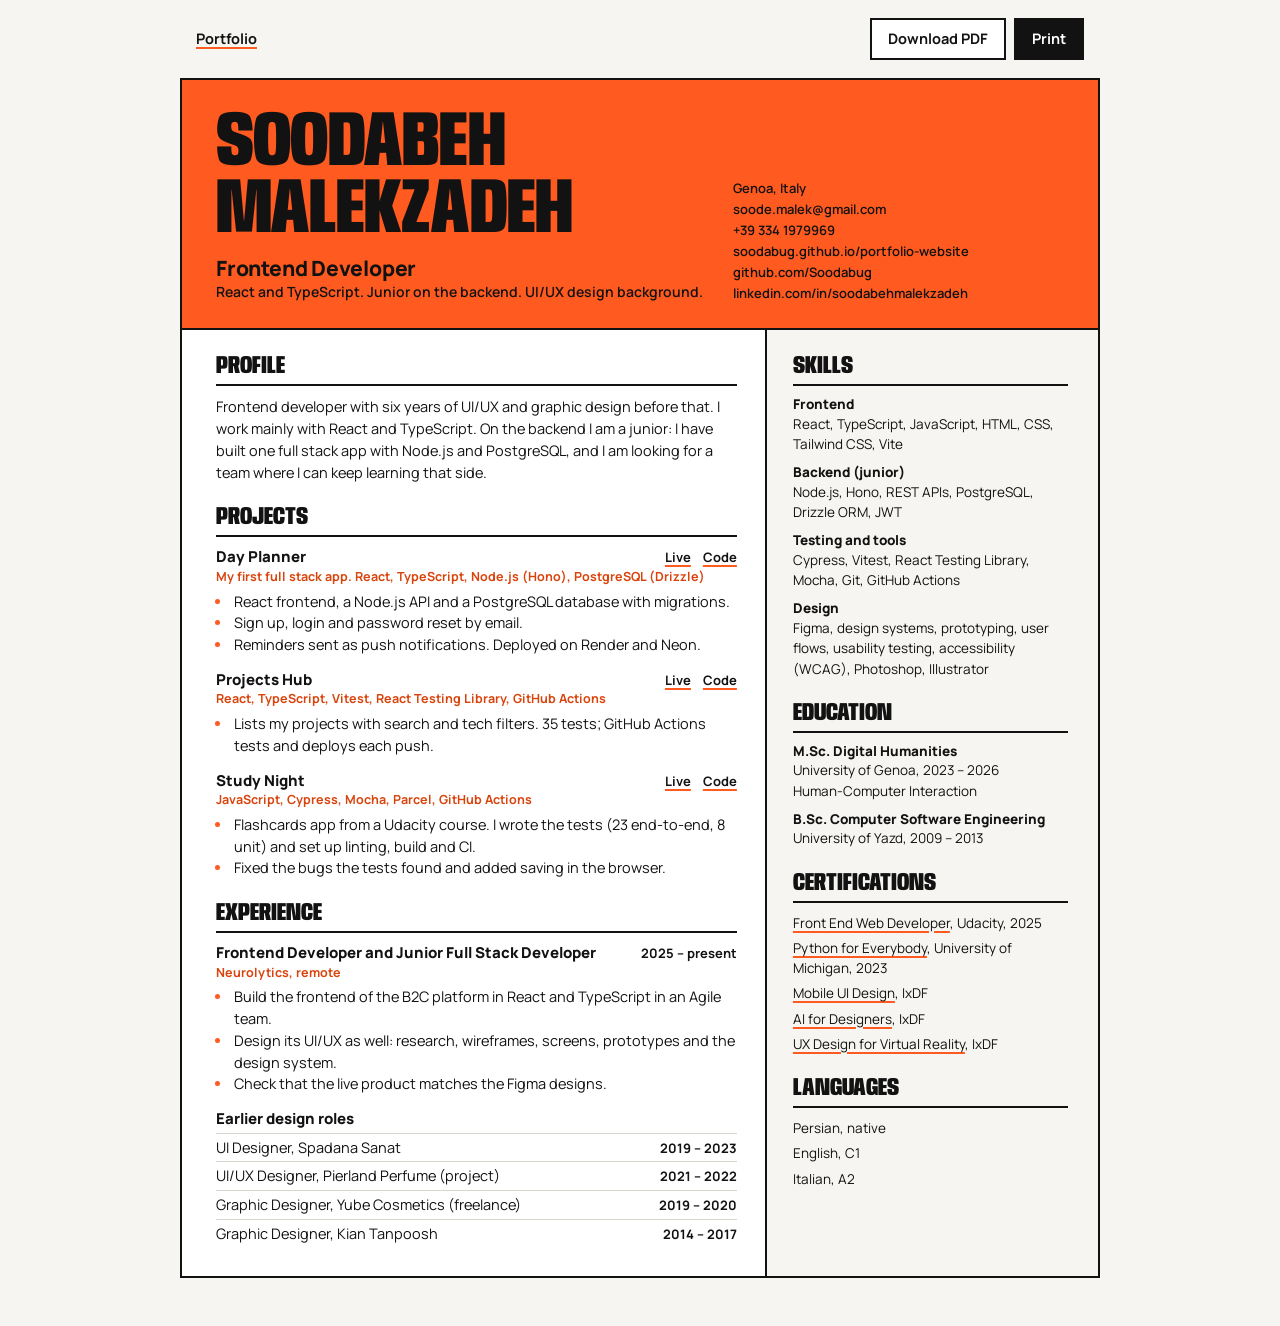
==== commit 9301d533: "CV as a plain HTML page with a one-page print layout" ====
--- a/index.html
+++ b/index.html
@@ -1,179 +1,181 @@
-<!DOCTYPE html>
-<html>
-<head>
-  <meta charset="utf-8">
-  <title>Soodabeh Malekzadeh — UI/UX Designer</title>
-  <style>
-    * { margin: 0; padding: 0; box-sizing: border-box; }
-    body { background: #faf9f5; display: flex; align-items: center; justify-content: center; min-height: 100vh; font-family: -apple-system, BlinkMacSystemFont, sans-serif; }
-    #__bundler_loading { position: fixed; bottom: 20px; right: 20px; font: 13px/1.4 -apple-system, BlinkMacSystemFont, sans-serif; color: #666; background: #fff; padding: 8px 14px; border-radius: 8px; box-shadow: 0 1px 4px rgba(0,0,0,0.12); z-index: 10000; }
-    #__bundler_thumbnail { position: fixed; inset: 0; width: 100%; height: 100%; display: flex; align-items: center; justify-content: center; background: #faf9f5; z-index: 9999; }
-    #__bundler_thumbnail svg { width: 100%; height: 100%; object-fit: contain; }
-    #__bundler_placeholder { color: #999; font-size: 14px; }
-  </style>
-  <noscript>
-    <style>#__bundler_loading { display: none; }</style>
-    <div style="position:fixed;bottom:12px;left:12px;font:13px/1.4 -apple-system,BlinkMacSystemFont,sans-serif;color:#999;background:rgba(255,255,255,0.9);padding:6px 12px;border-radius:6px;box-shadow:0 1px 4px rgba(0,0,0,0.08);z-index:10000;">
-      This page requires JavaScript to display.
+<!doctype html>
+<html lang="en">
+  <head>
+    <meta charset="UTF-8" />
+    <meta name="viewport" content="width=device-width, initial-scale=1.0" />
+    <title>Soodabeh Malekzadeh | CV</title>
+    <meta
+      name="description"
+      content="CV of Soodabeh Malekzadeh, frontend developer with a UI/UX design background."
+    />
+    <link rel="icon" type="image/svg+xml" href="assets/favicon.svg" />
+    <link rel="stylesheet" href="resume.css" />
+  </head>
+  <body>
+    <!-- Shown on screen only, never printed. -->
+    <div class="toolbar">
+      <a href="https://soodabug.github.io/portfolio-website/">Portfolio</a>
+      <div class="toolbarActions">
+        <a class="tool" href="Soodabeh-Malekzadeh-CV.pdf" download>Download PDF</a>
+        <button class="tool dark" type="button" id="print">Print</button>
+      </div>
     </div>
-  </noscript>
-</head>
-<body>
-  <div id="__bundler_thumbnail">
-  <svg xmlns="http://www.w3.org/2000/svg" viewBox="0 0 100 100">
-    <rect width="100" height="100" fill="#4B35D6"></rect>
-    <text x="50" y="50" dy=".07em" text-anchor="middle" dominant-baseline="central" font-family="Syne, sans-serif" font-weight="800" font-size="40" fill="#FBFAF7">SM</text>
-  </svg>
-</div>
-  <div id="__bundler_loading">Unpacking...</div>
 
-  <script>
-    
-document.addEventListener('DOMContentLoaded', async function() {
-  const loading = document.getElementById('__bundler_loading');
-  function setStatus(msg) { if (loading) loading.textContent = msg; }
+    <main class="sheet">
+      <header class="head">
+        <div>
+          <h1>Soodabeh Malekzadeh</h1>
+          <p class="title">Frontend Developer</p>
+          <p class="subtitle">React and TypeScript. Junior on the backend. UI/UX design background.</p>
+        </div>
+        <address class="contact">
+          <span>Genoa, Italy</span>
+          <a href="mailto:soode.malek@gmail.com">soode.malek@gmail.com</a>
+          <a href="tel:+393341979969">+39 334 1979969</a>
+          <a href="https://soodabug.github.io/portfolio-website/">soodabug.github.io/portfolio-website</a>
+          <a href="https://github.com/Soodabug">github.com/Soodabug</a>
+          <a href="https://www.linkedin.com/in/soodabehmalekzadeh/">linkedin.com/in/soodabehmalekzadeh</a>
+        </address>
+      </header>
 
-  // Error sink persists across replaceWith since it's on window, not the DOM.
-  window.addEventListener('error', function(e) {
-    var p = document.body || document.documentElement;
-    var d = document.getElementById('__bundler_err') || p.appendChild(document.createElement('div'));
-    d.id = '__bundler_err';
-    d.style.cssText = 'position:fixed;bottom:12px;left:12px;right:12px;font:12px/1.4 ui-monospace,monospace;background:#2a1215;color:#ff8a80;padding:10px 14px;border-radius:8px;border:1px solid #5c2b2e;z-index:99999;white-space:pre-wrap;max-height:40vh;overflow:auto';
-    d.textContent = (d.textContent ? d.textContent + String.fromCharCode(10) : '') +
-      '[bundle] ' + (e.message || e.type) +
-      (e.filename ? ' (' + e.filename.slice(0, 60) + ':' + e.lineno + ')' : '');
-  }, true);
+      <div class="columns">
+        <div class="mainCol">
+          <section>
+            <h2>Profile</h2>
+            <p>
+              Frontend developer with six years of UI/UX and graphic design
+              before that. I work mainly with React and TypeScript. On the
+              backend I am a junior: I have built one full stack app with
+              Node.js and PostgreSQL, and I am looking for a team where I can
+              keep learning that side.
+            </p>
+          </section>
 
-  try {
-    const manifestEl = document.querySelector('script[type="__bundler/manifest"]');
-    const templateEl = document.querySelector('script[type="__bundler/template"]');
-    if (!manifestEl || !templateEl) {
-      setStatus('Error: missing bundle data');
-      console.error('[bundler] Missing script tags — manifestEl:', !!manifestEl, 'templateEl:', !!templateEl);
-      return;
-    }
+          <section>
+            <h2>Projects</h2>
 
-    const manifest = JSON.parse(manifestEl.textContent);
-    let template = JSON.parse(templateEl.textContent);
+            <article class="entry">
+              <div class="entryHead">
+                <h3>Day Planner</h3>
+                <p class="links">
+                  <a href="https://day-planner-web.onrender.com">Live</a>
+                  <a href="https://github.com/Soodabug/day-planner">Code</a>
+                </p>
+              </div>
+              <p class="meta">My first full stack app. React, TypeScript, Node.js (Hono), PostgreSQL (Drizzle)</p>
+              <ul>
+                <li>React frontend, a Node.js API and a PostgreSQL database with migrations.</li>
+                <li>Sign up, login and password reset by email.</li>
+                <li>Reminders sent as push notifications. Deployed on Render and Neon.</li>
+              </ul>
+            </article>
 
-    const uuids = Object.keys(manifest);
-    setStatus('Unpacking ' + uuids.length + ' assets...');
+            <article class="entry">
+              <div class="entryHead">
+                <h3>Projects Hub</h3>
+                <p class="links">
+                  <a href="https://soodabug.github.io/projects-hub/">Live</a>
+                  <a href="https://github.com/Soodabug/projects-hub">Code</a>
+                </p>
+              </div>
+              <p class="meta">React, TypeScript, Vitest, React Testing Library, GitHub Actions</p>
+              <ul>
+                <li>Lists my projects with search and tech filters. 35 tests; GitHub Actions tests and deploys each push.</li>
+              </ul>
+            </article>
 
-    const blobUrls = {};
-    await Promise.all(uuids.map(async (uuid) => {
-      const entry = manifest[uuid];
-      try {
-        const binaryStr = atob(entry.data);
-        const bytes = new Uint8Array(binaryStr.length);
-        for (let i = 0; i < binaryStr.length; i++) bytes[i] = binaryStr.charCodeAt(i);
+            <article class="entry">
+              <div class="entryHead">
+                <h3>Study Night</h3>
+                <p class="links">
+                  <a href="https://soodabug.github.io/study-night-flashcards/">Live</a>
+                  <a href="https://github.com/Soodabug/study-night-flashcards">Code</a>
+                </p>
+              </div>
+              <p class="meta">JavaScript, Cypress, Mocha, Parcel, GitHub Actions</p>
+              <ul>
+                <li>Flashcards app from a Udacity course. I wrote the tests (23 end-to-end, 8 unit) and set up linting, build and CI.</li>
+                <li>Fixed the bugs the tests found and added saving in the browser.</li>
+              </ul>
+            </article>
+          </section>
 
-        let finalBytes = bytes;
-        if (entry.compressed) {
-          if (typeof DecompressionStream !== 'undefined') {
-            const ds = new DecompressionStream('gzip');
-            const writer = ds.writable.getWriter();
-            const reader = ds.readable.getReader();
-            writer.write(bytes);
-            writer.close();
-            const chunks = [];
-            let totalLen = 0;
-            while (true) {
-              const { done, value } = await reader.read();
-              if (done) break;
-              chunks.push(value);
-              totalLen += value.length;
-            }
-            finalBytes = new Uint8Array(totalLen);
-            let offset = 0;
-            for (const chunk of chunks) { finalBytes.set(chunk, offset); offset += chunk.length; }
-          } else {
-            console.warn('DecompressionStream not available, asset ' + uuid + ' may not render');
-          }
-        }
+          <section>
+            <h2>Experience</h2>
 
-        blobUrls[uuid] = URL.createObjectURL(new Blob([finalBytes], { type: entry.mime }));
-      } catch (err) {
-        console.error('Failed to decode asset ' + uuid + ':', err);
-        blobUrls[uuid] = URL.createObjectURL(new Blob([], { type: entry.mime }));
-      }
-    }));
+            <article class="entry">
+              <div class="entryHead">
+                <h3>Frontend Developer and Junior Full Stack Developer</h3>
+                <p class="when">2025 – present</p>
+              </div>
+              <p class="meta">Neurolytics, remote</p>
+              <ul>
+                <li>Build the frontend of the B2C platform in React and TypeScript in an Agile team.</li>
+                <li>Design its UI/UX as well: research, wireframes, screens, prototypes and the design system.</li>
+                <li>Check that the live product matches the Figma designs.</li>
+              </ul>
+            </article>
 
-    const extResEl = document.querySelector('script[type="__bundler/ext_resources"]');
-    const extResources = extResEl ? JSON.parse(extResEl.textContent) : [];
-    const resourceMap = {};
-    for (const entry of extResources) {
-      if (blobUrls[entry.uuid]) resourceMap[entry.id] = blobUrls[entry.uuid];
-    }
+            <article class="entry">
+              <h3>Earlier design roles</h3>
+              <ul class="roles">
+                <li><span>UI Designer, Spadana Sanat</span><span class="when">2019 – 2023</span></li>
+                <li><span>UI/UX Designer, Pierland Perfume (project)</span><span class="when">2021 – 2022</span></li>
+                <li><span>Graphic Designer, Yube Cosmetics (freelance)</span><span class="when">2019 – 2020</span></li>
+                <li><span>Graphic Designer, Kian Tanpoosh</span><span class="when">2014 – 2017</span></li>
+              </ul>
+            </article>
+          </section>
+        </div>
 
-    setStatus('Rendering...');
-    for (const uuid of uuids) template = template.split(uuid).join(blobUrls[uuid]);
+        <aside class="sideCol">
+          <section>
+            <h2>Skills</h2>
+            <h3>Frontend</h3>
+            <p>React, TypeScript, JavaScript, HTML, CSS, Tailwind CSS, Vite</p>
+            <h3>Backend (junior)</h3>
+            <p>Node.js, Hono, REST APIs, PostgreSQL, Drizzle ORM, JWT</p>
+            <h3>Testing and tools</h3>
+            <p>Cypress, Vitest, React Testing Library, Mocha, Git, GitHub Actions</p>
+            <h3>Design</h3>
+            <p>Figma, design systems, prototyping, user flows, usability testing, accessibility (WCAG), Photoshop, Illustrator</p>
+          </section>
 
-    // Strip integrity + crossorigin — blob URLs from a file:// document inherit
-    // a null origin, so crossorigin forces a CORS fetch that SRI then rejects.
-    // The manifest bytes are ours; SRI protects against CDN compromise, not this.
-    template = template.replace(/\s+integrity="[^"]*"/gi, '').replace(/\s+crossorigin="[^"]*"/gi, '');
+          <section>
+            <h2>Education</h2>
+            <h3>M.Sc. Digital Humanities</h3>
+            <p>University of Genoa, 2023 – 2026<br />Human-Computer Interaction</p>
+            <h3>B.Sc. Computer Software Engineering</h3>
+            <p>University of Yazd, 2009 – 2013</p>
+          </section>
 
-    const resourceScript = '<script>window.__resources = ' +
-      JSON.stringify(resourceMap).split('</' + 'script>').join('<\\/' + 'script>') +
-      ';</' + 'script>';
-    // Inject after <head> so the DOCTYPE stays first; prepending the script
-    // would push the parser into quirks mode. DOMParser always emits a <head>
-    // (synthesizing one if the source HTML omitted it) but may carry
-    // attributes through, so match the full opening tag. slice() rather than
-    // replace() keeps us clear of $-pattern substitution in resourceScript.
-    const headOpen = template.match(/<head[^>]*>/i);
-    if (headOpen) {
-      const i = headOpen.index + headOpen[0].length;
-      template = template.slice(0, i) + resourceScript + template.slice(i);
-    }
+          <section>
+            <h2>Certifications</h2>
+            <ul class="plain">
+              <li><a href="https://www.udacity.com/course/front-end-web-developer-nanodegree--nd0011">Front End Web Developer</a>, Udacity, 2025</li>
+              <li><a href="https://www.coursera.org/specializations/python">Python for Everybody</a>, University of Michigan, 2023</li>
+              <li><a href="https://www.interaction-design.org/courses/mobile-user-experience-design">Mobile UI Design</a>, IxDF</li>
+              <li><a href="https://www.interaction-design.org/courses/ai-for-designers">AI for Designers</a>, IxDF</li>
+              <li><a href="https://www.interaction-design.org/courses/ux-design-for-virtual-reality">UX Design for Virtual Reality</a>, IxDF</li>
+            </ul>
+          </section>
 
-    // Parse the template and swap the root element. Scripts inserted via
-    // DOMParser/replaceWith are inert per spec — re-create each with
-    // createElement so they execute, awaiting onload for src scripts to
-    // preserve ordering (React before ReactDOM before Babel before text/babel).
-    const doc = new DOMParser().parseFromString(template, 'text/html');
-    document.documentElement.replaceWith(doc.documentElement);
-    const dead = Array.from(document.scripts);
-    for (const old of dead) {
-      const s = document.createElement('script');
-      for (const a of old.attributes) s.setAttribute(a.name, a.value);
-      s.textContent = old.textContent;
-      // text/babel scripts with a src: fetch and inline. transformScriptTags
-      // does XHR against the src, but blob:null/ from a file:// origin is
-      // silently dropped. Inlining makes it a plain inline babel script,
-      // which transformScriptTags handles unconditionally.
-      if ((s.type === 'text/babel' || s.type === 'text/jsx') && s.src) {
-        const r = await fetch(s.src);
-        s.textContent = await r.text();
-        s.removeAttribute('src');
-      }
-      const p = s.src ? new Promise(function(r) { s.onload = s.onerror = r; }) : null;
-      old.replaceWith(s);
-      if (p) await p;
-    }
-    // Babel standalone auto-transforms type=text/babel on DOMContentLoaded,
-    // which fired before we swapped the document. Trigger manually if present.
-    if (window.Babel && typeof window.Babel.transformScriptTags === 'function') {
-      window.Babel.transformScriptTags();
-    }
-  } catch (err) {
-    setStatus('Error unpacking: ' + err.message);
-    console.error('Bundle unpack error:', err);
-  }
-});
+          <section>
+            <h2>Languages</h2>
+            <ul class="plain">
+              <li>Persian, native</li>
+              <li>English, C1</li>
+              <li>Italian, A2</li>
+            </ul>
+          </section>
+        </aside>
+      </div>
+    </main>
 
-  </script>
-
-  <script type="__bundler/manifest">
-{"55b3b1d3-0cf3-4d04-bc09-4f1a468f1683":{"mime":"image/jpeg","compressed":false,"data":"/9j/4AAQSkZJRgABAQAAAQABAAD/[base64]/2wBDAAQDAwQDAwQEBAQFBQQFBwsHBwYGBw4KCggLEA4RERAOEA8SFBoWEhMYEw8QFh8XGBsbHR0dERYgIh8cIhocHRz/2wBDAQUFBQcGBw0HBw0cEhASHBwcHBwcHBwcHBwcHBwcHBwcHBwcHBwcHBwcHBwcHBwcHBwcHBwcHBwcHBwcHBwcHBz/wAARCALBA3cDASIAAhEBAxEB/8QAHQABAAAHAQEAAAAAAAAAAAAAAAECAwQFBgcICf/EAGIQAAEDAwICBQULBwYHDAoCAwEAAgMEBREGEiExBxNBUVIUImFxkRUWMlVWgZSVodHTCBgjM0JysWKSk7LB1BckU4LS4fA0NTZDVGRzdKKks/ElJjdERWN1wsPEZaODhbT/xAAbAQEAAwEBAQEAAAAAAAAAAAAAAQIEAwUGB//EADYRAQABAwIEAwUHAwUBAAAAAAABAgMRBBITITFRBRRBIjJhcZFCgaGxwdHwBiMzFRY0UuHx/[base64]/U3GnnaJ5NnmbYnOMYa5xZlx87bkcCrbSugKrUdPJcJ62ht9mp5XQT1VRVwRubJsLmsbHJIwlzsYbkgcDkgAkSrtnOGoIutf4ObNeZLXSQ6nsVHTUMU9DPXNqoM1NQ2tmDZCx0jTs6l0b9/[base64]/IKo3Ctji2yhpLnN37dwyMbRkjIzzCk2y0dF0h/RIfc+imj1Tp3yt+fKoZbpStZAdriA14lO88A13BoDnt4kZcMq7oytdpippKu+WKaWkL2VrHVsG1wLHOEjNtTvkaHBrODGE5GA7moybJciRbDTW/[base64]/[base64]/uT3n6d+IbV9Dj+5V3NXlp7vj+i+wHvP078Q2r6HH9ye8/TvxDavocf3JuPLT3fH9F9gPefp34htX0OP7k95+nfiG1fQ4/uTceWnu+P6L7Ae8/TvxDavocf3J7z9O/ENq+hx/cm48tPd8f0X2A95+nfiG1fQ4/uT3n6d+IbV9Dj+5Nx5ae74/ovsB7z9O/ENq+hx/cnvP078Q2r6HH9ybjy093x/RfYD3n6d+IbV9Dj+5Pefp34htX0OP7k3Hlp7vj+i+wHvP078Q2r6HH9ye8/TvxDavocf3JuPLT3fH9F9gPefp34htX0OP7k95+nfiG1fQ4/uTceWnu+P6L7Ae8/TvxDavocf3J7z9O/ENq+hx/cm48tPd8f0X2A95+nfiG1fQ4/uT3n6d+IbV9Dj+5Nx5ae74/ovsB7z9O/ENq+hx/cnvP078Q2r6HH9ybjy093x/RfYD3n6d+IbV9Dj+5Pefp34htX0OP7k3Hlp7vj+i+wHvP078Q2r6HH9ye8/TvxDavocf3JuPLT3fH9F9gPefp34htX0OP7k95+nfiG1fQ4/uTceWnu+P6L7Ae8/TvxDavocf3J7z9O/ENq+hx/cm48tPd8f0X2A95+nfiG1fQ4/uT3n6d+IbV9Dj+5Nx5ae74/ovsB7z9O/ENq+hx/cnvP078Q2r6HH9ybjy093x/RfYD3n6d+IbV9Dj+5Pefp34htX0OP7k3Hlp7vkHT1E1JURVFPLJDPC8PjkjcWuY4HIII4gg8cqV73SPc97i57jkuJySe9fX73n6d+IbV9Dj+5Pefp34htX0OP7k3Hlp7vkA1zmODmktc05BBwQVlLzqe+aj6r3ZvNxuXU56vy2qfNszzxuJxyHsX1r95+nfiG1fQ4/uT3n6d+IbV9Dj+5Nx5ae74/ovsB7z9O/ENq+hx/cnvP078Q2r6HH9ybjy093x/RfYD3n6d+IbV9Dj+5Pefp34htX0OP7k3Hlp7vj+CQcjgVmqnWGoq2rpaupv8AdZ6ukaWQTS1kjnwtIwQ1xOWjHcvrN7z9O/ENq+hx/cnvP078Q2r6HH9ybjy093x/RfYD3n6d+IbV9Dj+5Pefp34htX0OP7k3Hlp7vj+slUahvFXa4LVUXWumtdOd0VHJUPdDGePFrCdo5nkO0r63e8/TvxDavocf3J7z9O/ENq+hx/cm48tPd8ibfc6201IqbfWVFJUhrmdbTyOjftcCHDIIOCCQe8FUaeompJ4qinlkhnicHskjcWuY4cQQRxBC+vnvP078Q2r6HH9ye8/TvxDavocf3JuPLT3fJat1Vfrm+rfW3u5VL6xjY6h09VI8zNacta8k+cAeIB5K2N5uTq1labhVmsYNrZzM7rGjBGA7OcYJ9q+uXvP078Q2r6HH9ye8/TvxDavocf3JuPLT3fIBznPcXOJc5xySTkkqaGaSnmjmhkfHNG4PY9hIc1wOQQRyK+vvvP078Q2r6HH9ye8/TvxDavocf3JuPLT3fJG8ahu+oZmTXe611xmjG1j6yofM5o7gXE4VgyaSNkjGSPayQAPaDgOAOQD38QCvr77z9O/ENq+hx/cnvP078Q2r6HH9ybjy093yUl1PfJ7RHZ5bzcZLRHjZQvqnmBuDkYjztHHjyWNhmkp5o5oZHxzRuD2PYSHNcDkEEcivr77z9O/ENq+hx/cnvP078Q2r6HH9ybjy093yPu9+uuoKhlRd7nW3CoY3Y2WsndK5rc5wC4k4yTw9Ktqutqa+US1VRLPKGNjD5Xlzg1oDWjJ7AAAB2AL68+8/TvxDavocf3J7z9O/ENq+hx/cm48tPd8f1k7NqO86cklls92r7bJK3bI+jqHwl47iWkZC+tvvP078Q2r6HH9ye8/TvxDavocf3JuPLT3fIo3SuMc0ZrakxzSieRvWuw+QZw8jPFw3HiePE96ubZqS9WWpnqbbd7hRVNQCJpaapfG+QE5O4tIJ48eK+tnvP078Q2r6HH9ye8/TvxDavocf3JuPLT3fIBznPcXOJc5xySTkkq8nvNxqTUGe4VcpqQ1s2+ZzutAOQHZPHB5ZX1z95+nfiG1fQ4/uT3n6d+IbV9Dj+5Nx5ae75Iw6hvFPaZrRDda6O0zO3yUTKh4ge7hxMYO0ngOY7AsavsB7z9O/ENq+hx/cnvP078Q2r6HH9ybjy093yGqq2prnsfVVEs72MbE10ry4tY0Ya0Z5AAAAdgCoL7Ae8/TvxDavocf3J7z9O/ENq+hx/cm48tPd8f0X2A95+nfiG1fQ4/uT3n6d+IbV9Dj+5Nx5ae74/ovsB7z9O/ENq+hx/cnvP078Q2r6HH9ybjy093x/RfYD3n6d+IbV9Dj+5Pefp34htX0OP7k3Hlp7vj+i+wHvP078Q2r6HH9ye8/TvxDavocf3JuPLT3fH9F9gPefp34htX0OP7k95+nfiG1fQ4/uTceWnu+P6L7Ae8/TvxDavocf3J7z9O/ENq+hx/cm48tPd8f0X2A95+nfiG1fQ4/uT3n6d+IbV9Dj+5Nx5ae74/ovsB7z9O/ENq+hx/cnvP078Q2r6HH9ybjy093x/RfYD3n6d+IbV9Dj+5Pefp34htX0OP7k3Hlp7vj+i+wHvP078Q2r6HH9ye8/TvxDavocf3JuPLT3fH9F9gPefp34htX0OP7k95+nfiG1fQ4/uTceWnu+P6L7Ae8/TvxDavocf3J7z9O/ENq+hx/cm48tPd8f0X2A95+nfiG1fQ4/uT3n6d+IbV9Dj+5Nx5ae74/ovsB7z9O/ENq+hx/cnvP078Q2r6HH9ybjy093x/RfYD3n6d+IbV9Dj+5Pefp34htX0OP7k3Hlp7vj+i+wHvP078Q2r6HH9ye8/TvxDavocf3JuPLT3fH9F9gPefp34htX0OP7k95+nfiG1fQ4/uTceWnu+P6L7Ae8/TvxDavocf3J7z9O/ENq+hx/cm48tPd8f0X2A95+nfiG1fQ4/[base64]/CI4ccDvVj6RbDqOvjo7bUPqXPOzrY4yY2v2l+0nm3LWkgkAHHAk8EG2IiICIiAiIgIiICIiAiIgIiICIiAi5NY67XFDqHVVgtfubdKO11cboJ73XytqOqlgZIBlkTtzQ8ygEnPDHYth0/qbUsmsH6fv1ttER9zzXCa3Vkk2z9IGNa4PjZ8LzyCM/[base64]/[base64]/Uu/e/sCvTM5RMLpERXVERYe/6gjsElobJA+UXGtZRBzTjqy5r3Bx9HmY+dBmEWIqtVWKhhopqm9W6GGulEFK+SqY1tRITgMYSfOdnsGSl41VZdP1dto7nc6alrLnMKejgkf+kqJCQMNbzPMZPIduEGXRYLTGp6fUtsgq2tbTzSvmYKd8gc/wDRSujceHMZYfas31jOs6ve3rMbtueOO/CCZERARazX64tdnu99o7pPDQ0lmt9LcJ62eUNjayeSdgznlg054/[base64]/R009QX9bH/xVR1Dh8LaMk7uLgQOYByEG3IqFNVNquu2slZ1UhjPWRuZuI7RkcR6RwKw/[base64]/8ApmmNI+MwMxHK9obMQJA3aGOezduBcAG4IOjaA1zQWy8TamsMBisFbVz+6DYxEYYoB1bYeqja7zXYjc4tyTmY8XYawBey9I1/t2tKmzw77n1eoGUsFCYactfA6r6tzdgjDwWRh8okBIHVu38MK+0vrGfQTrrDLST198oKdsdc25ObbqamaybBc2ZzXCUvEhkBblzw1ueOMbbpKKbSd11LqStvlJ7g1wlu/[base64]/ADOtbsyzf5nnODuB4c/pejW+3m4yUVLHqiktNxoRarzU6sqaerkfRgkmKm6qRzmvflzXEkMw7dgloXolEBERBhZP1jvWVazQ1D5mujqerjG3LOrBzh2Tx9I4ejmstUUbnPL4+OeJCoeRzeD7QuUxK+Ws1tjuNVU0dQ27tjlpQS13krSXEtLXZ4/[base64]/ACiTy4LLWC0mz29sDpp5Xk7ndbJvDSf2W8AA0dgACzfkc3g+0J5HN4PtCYkyoIq/kc3g+0J5HN4PtCYkyoIq/kc3g+0J5HN4PtCYkyoIq/kc3g+0J5HN4PtCYkyoIq/kc3g+0J5HN4PtCYkyoIq/kc3g+0J5HN4PtCYkyoIq/kc3g+0J5HN4PtCYkyxl0tsd0peoke+NzXNkjljOHxvactcPUe/geIOQViJrJdX1dJXPubaqajeXR07ohFE4EFricZO/aTh3IZPm8VtXkc3g+0J5HN4PtCYkyoLJW/8AUu/e/sCtW0UxOC0Ad5KyEMQhjDR7VamJyiZVERF0VFx6+9EFw17cbpXX67PtlLV1UMjbTRiOogkbAHNjklMkfFzw47mjzS0Nad2CT2FEHJ7d0Hi1XGCrpNZXynMM8tQ0U8FFEcysYyRg2wBrWOEbDgNBy0EHOSdi1j0ZW7V9wpbqa64W+8UnU9VV0kg/4qXrWB0bgWOAfk4I7fUt2RBxmu6Aaatp6Ohqb/c6qjilllZNilgqaWR7nymSOVkHWH9M8kND2ABxB3DzTs2muiyOw6vqNU1eoLpdbtUMeyR1THTsadwjbj9HE120NhZhhJaDudjJyugIgIiIOe676KIdcVtRU++C7WryuClgqG0Ih8/yad88DgXxuLXNkkdy4EHBCxdH0Ji3aYtGnaPV15p7dapW1FO1kVMXMmZKZI3NLoiWtacN2jALQWngTnqyION3Doku9U6WlprrJBQ09LcIhUb4jPc310omnbIDC6OGIOyBta45IPDaQ/r9LTso6aGniz1cLGxt3HJwBgZPaqqICw+pdNUWqra2hrnVDGMmjqI5aaZ0UkUsbg5j2uHaCB6FmEQcs070W3LT1RLT0l/r4aajoobdbawmnlkipWEOETozAAeZbuc5xw1pGCXLFD8nS3+V2Sofqu/[base64]/IgsbLQC12a3ULWljaWnjhDTJ1mNrQMbsDdy54Ge5XyIgxGpNN0OqrW63XDrhD1sc7HwSmN8ckbw+N7XDta5rT3cOIWkWboWobQaTN8ulSKDyaOjEwhHUQwTmZkfmsBfxOC52TgDGOJPTkQcnuHRffJrnGae/zF9TXQ3OrvU4h8pikhj6uOOGBsQj85vB73Z80uGOI25nR3RtD0dm/wBfbaysu1yuLA9wrTDEZpGulky58cbcufJM/[base64]/k/[base64]/c385DocaSM+QXzgf+jp0FPRfSLfbp0s+9ugu9HrDR7rY+pqL1SUoY2hqA8BsJmjJikLhx2gBwxnkF0Ku6MdI3KoqKmpsdNJUVMnWyyZcHPdjHEg8sdnJcvuHSfU6V1Dq+H9HTdZqqls7qy4V0klJSNkt7JmybXYbCCdse0YbveCSc8cg/pB1jJW6Hs0dz0sa3UFfcKKSvo4pKqDbDTySxPYN7AXea1r2gkbtwDuwBm7RozR2pdRXp9JVVtTDattqq7TK6VkEEuwyY2uAJGydpABLBwI4raLf0baVtVXR1dHZaeKqo3OdDLlxc0uBB4k8RgngcjPHnxXIbbrCTSWrNfRe6FDDW3TWNNRF80eBJ/wCh6eR/[base64]/8AWSyTw0VW+SpcWSVdNSwP8lDMEPLnwvdk7uAyBwW+Ig5Np9tReJ4opKHUNu91BvqDU2+kb2zZ60+TYJ/Rxnif+OHcVLbZrrcrpaKWajvsEbpJYxUyUtMGUrY2ROaRupRjJkLeGBmN2CcLraIOV6gornZq64spKK73CngpGVzqiGCiHXTl7w2MN8mJc4bc5GSN44cVZVMl7jlljhtF8mdCyGSnd1NG1r5JXQiQAmm83b1xJJ59W/uOOwog4zfbhcbNRziCz6nr/[base64]/m8fUtNpujeMUraOtutZVUjaeGmLHbBvbF8EY24bglxBbh3EcTgK7ptJT090pqrroxTNlaXUkeRHGyNm2IjPEuA5nIByOHmqBtT54o+s3SNBjbvcM8QO/HzFY6lv8ASVEdxnfJHFR0UjWeUOkGx7XRRyB4PLH6QD5li/enM/Ulzuvl8lK2pjEbBTbd4P6PLiXNOOETQG8R8I83FVZdOe5Fhq6SyiUSSNiG3rdrnMY1jC1rv2XGNmAewnKkXzNQ0VRVUkdLPBUwVDZHGohla5jNgaSCRw/a+xV6O5sra2tpmN4UwjIkDsh4e3IIWuu03HdLPJDHaXW2eLrBEx/Vxtdv7XdW5+cDAOfhEHPAqrSaEgpqSij90a1lRTxRsfJTlrGyPZnD9u0gY3OwOQBHPAKgbQ2eJxlDZWEwnbIA4eYcB2D3cCD6iFB9VBHu3zRt2bd2XAYzwGfX2LC02m/ciyVNvtk5Mk+G9bW/[base64]/TiulpntLGxQyTPkLgQAxwaeAz357/[base64]/ucDNK5tDKZR1ji8yHY5vnE8/[base64]/fDT+CX2D7098FP4JfYPvWt4UyYgy2L3wU/gl9g+9Pd+n8EvsH3rXVFMGWxe79P4JfYPvT3ep/BL7B9613tUynbCMti93IPDJ7B96e7cHhk9g+9a8FNyUbYMs/wC7kHhk9g+9PdyDPwZPYPvWCTCYgyz3u1D4ZPYPvT3ah8MnsH3rBKIU7YMs77sw+GT2D71D3Zh8MnsH3rBqOU2wZZz3ah8MnsH3p7sw+GT2D71g0TbBlnPdmHwyewfenuzD4ZPYPvWDypJZmU8b5ZHBsbBucT2BRiDLM1eo6OgppKmpc6OCMbnPdgAD2rQrv0/6Ws9vjrJ4rk9kpd1cccTC9zRydgvHAngM/[base64]/SNkk+A0gZcO/GeS8/RVdr0Bp19ZT0jZJCcRB2Gtc/lxP7WD3czwHLK3Xo4s13bBJd728ivrj1jgR5+0jzWnwgccNHfxXqaa/dqmKK+c9Z+EPOv2aIia6eUenxl1gXWM/sv9gUfdOPwv8AYsSPsUwC9HDDllPdKPwv9im90GdzligpxwU7YMsl5ezud7FHy5nc5Y1TD1qMQZZDy5nc72J5c3ucrAKKYgyv/LW9zk8sb3FWKmCbTK98rb3FR8qHcVZhTDkmDK78pHcVHrx3FWoUwTCcrjr8qPXK3UwTCMq/WqIlVBTApgyuWvyqgOVag4VVjlWYSrIgREiIiAiIgIiICIiAiIgIiICIiAiIgIiICIiAiIgIiICIiAiIgIiICIiAiIgIiICIiAiIgIiICIiAiIgIiICIiAiIgIiICIiAiIgIiICIiCRxVjWH9DJ+6f4K+esfWfqZP3T/[base64]/YvnKpnHN7dMQytnilu1w8jhY58EeS479od3vcexvr7B7egUF9pbfstNhikke/Ec1XE0l8zjw6uJvYDy7z2rE6Z0neNVTR2qzUPk1FIdz5C0hpbni57zxd/tgL0zoDoxtGhoWyxM8pujm4fVyDiO8MH7I+09q9DRaW5en2OUd/wBI/n0YdXqKLce1znt+7FaP6OZ5J6S7amZFJUUzA2joPhspB3nsL/[base64]/yuqDo81lW6ctWl6rUDrS1rrrVQz9WylzjIGGOyRuAJJaA47efLtWnOkGy6n0FTa1opne4s9G6sLngB0bWA72uGcbmlrgePMFBtK0HTsnSAekrU7L17k+8hsUZtXUH/GN5xncOePh5z27dvDK1+u6ZqXVHQdqbXmjIqt7qSjqTTCog2vbKxvwi3JyGk55/[base64]/[base64]/tXl20flZ9JGkb9NpuvZYekKojzipsofuce4PjjDXAehnbzW7dNdY+r/KE6A7nJTmB9Z1RdHIC1zC6VpLSDxBG/ke1Tgeu1zPpw6YqboT0tRX+rtM9yhqq5tF1UMojLXOje8HJB7IyPnWgdL/5V1H0b6sqtOWbS9XqSstkQnukkExijo2kA4Lgx+SAWkk4A3AZzkDS/[base64]/JJXpJECIiJSPWOrP1Mn7p/gsg9Y+s/UyfulBqiKCirqiIo9iAiKKAoqCmRCIUU5JlBFRUFFEoplQTKIRyoEqGVK52AgmJWsat1ZDYKZwDwZixzsDsxwGfnIVr0g6uj0tpypquvbFUSHqYCRk7z2gduF5q1RrGW9dYzrHl2GuqZHHgw42hmR28Xcu1x7Rw87Xa6LMbKerdo9JN2d1XRibzfK3Ud/uNZGSNzw01TySGtYMYb/Enn5wHNyx1R1VCWCNhEBzJNPLxklA5jA4AE8AB9qvrbHJLRudI8tijBMYxhre3JHtP/krhsUclWZ5W/oo2tETXjLRw4HA7c8cL5eq7NU5l9DFMUxhhfcaqrzJebjthknJLIzw6tvZ85H2LPaO0wblVU9TIyQUhdhjI2bpZ8dw7G+ntKzOntOxaivzYq6eebBAFNHEZNuP2XO+DuPd2duF6Y0hp6Gx0uWUnk8z/AIRc4OkPrI4D1Dgt2l0dWorzPKGLU6qLNOISaMtklBQNjNA+lYAMdbgOPDwj+J4rbm8lIBlThfT2qIt0RTHo8Cuqa6pqlOFEKUFTBdFUVMFKFMEEQphyUoU3YgmUw5KXmpggioqCKRMOCiFAKIQTBTBSgqYKBMFEcVKFMEE6ipQooJgpgpQpggP4NKmh7FK/4BU0KrKYXbVMpWqZQkREQEREBERAREQEREBERAREQEREBERAREQEREBERAREQEREBERAREQedfypekjVWmZtEaP0bWMt941fXGlFe7GYQHxMABIO3LpRl2MgN4c1r1H+SZqubV+ktQak6U67UgsVfFWeT18EhLQ17HubG90r8biwA8ByW4/lJ9FmpOkCp0DdtKU8E9207dPKCJphEGxna8uLj3OiYMAE+dy4Fd6UofOXpvqJujPVvSJV6R6R7BWUesZZornaI2ioqhvc/[base64]/V36qsNE+mmvtUaysLpnvD5Dk8NxOBlzjgd/qW1yRsmjfHIxr43gtc1wyHA8wQmR4o/[base64]/ljjY9LvQ7fNe9KHRpqq11NtiotMVjZ6xlVLI2SRgmjfiMNY4E4Y7mW8SOPaOdx3H8rS4t8gNo07bT8D3Rc+nd/nYEj/X8D5l6g09HdIbBa473LTy3llNG2skps9U+YNAe5uQDtLskcAg+f3TxLL0ba61/ddIdJFilj1S6WmudnYBUVfnEiWFw6t7GgEu4lzHAcOfPr2gugS6a0/[base64]/[base64]/k/a6oelWPpI6S9U0d1vdJC+KmjoskHcx0fneYxrWhrnYa1vEuzkY4+mkRARERKm9WFZ+pk/[base64]/[base64]/[base64]/[base64]/IwCCctHPjyyDjgSgyiK2nuFJTVMFNNVQRVFRkQxPkDXyY57QeJx6FbuuzI7tNQytbGyOnZUdc54A4uc3HzYHH0oMiitnXGjZXMoXVcArXs6xtOZB1jm+INznHA8VcoCIiCR6x9Z+pk/dKv3qwrP1Mn7pQamiIrqoogRBMERMII4USnNEQKlUTspoJZ5XbY4ml7iewAZKqrn/SZqDyGigt0cmyStJ3HuYOB+3+C5X7sWbc3J9HSzbm5XFEerB3mun1teKO2U7TJFEWzTt/4tr+zf37Rg7e0kBdOttuhtNHHSwbi1pLi5xy57jzJPeVq3R3aGUtvfUuaOtldnvLR3E9p4kn0n0LZLvdIrZE18kjWA7nOc7k1rRlx9gWXR0baZv3J51fk0aqvdVFm3HKE13v1vsFG+pr6hkUbG5wTxPqC5LrTpPiq7W6mpoZN1QQ9zc4McecD/ADjzx6QtM1JrEalqzX9VLUw9aGwxvOIzgHAP2k9wxk8VoOp9ROgrnxGUSVMf6R5/[base64]/JbRZNCte6MCOS4zvPnzgHZu7mE8Xn08llrVpRzamG3y1Hl9wLh1jIhmKHjjaexxz8y9EaW0hS2GESOZvrZGjc5xzs9AWrS6Kq9VjpEdfh/6xajVxbhhND6BhscMU0kLIZMfqmAZ/[base64]/SAggs7wATwHBbaika86mu1nt1ljpi+4eRRtiqmBzWSVGI9ocC7hndxIJHr4YOIqLJe7u6pnuEtQ2lHXyUtJG+ITxF0TowN4bjlI/[base64]/[base64]/[base64]/ZLcraURSCIiCm9WFZ+pk/[base64]/SD0owtu09NBUNEFFlrI2HLpJORce5o5D5z3LiA8puVX5XK5z595ewHkHn9s95HZ2ArD4r4hTFPBtzy/b0avD9FO7i3F9HUstFPueevqaeNwa0cWiQ4y3HrAz6gFoFXSzENlrpf0sjy6R2e08+PetuuE0EWymD9r2k9YB/xbRz+crBMab3XOkDAyGIbY4TxA9J7z2rxbdcxGZexshdWTTzLtURskqWUVIMNa8ty7GP2W8ycLo1v1DBTUrdOaVhNPRF+yWrOeund24I45K0S6RRWymZTRvca6Vg6x+fOa0+nszywF33oC0O+GkZeKymEbMfoNzfO9Y7lp0sXL1UW7XKZ9e0Mupmm3RxK/[base64]/6jnlht4mZBuiidI4vceAwPUT8y2ZzjLTl0LhuezLHH0jgUFRFwn8kzpB1B0k9F9RdtTXF1wuUNzmpuvdEyPzAyNwGGAD9s9i7sgIi0fpBrtYW2qsNTpyo0/T2dkzzeJrw9zNkWBsLHA4HHcDnt29mUG8ItV6OajVFXpC31GsXWp19lDnyOtLi6ncwuOwtJJzluDw4LzFqP8r/Utmi1Xa/c7TtPqS16iFohFTI9sTaf9I0zPbv3O2uiGXDDRvbkcskPY6LWej3UUmq9F2a7z1lsrKmph/Tz2p5dSvlaS2TqyeJaHtcBnuWoflB9LcvQ30fuvdFTU9VdqmqjpKOnqMljnuy5xIaQSAxruR54RLqqLSeiLXrek3o40/qgthZUV9OPKY4c7I52ktkaASSBvacAknGOJ5rmt0/Kjstk6dH9H9eymZaA1lN7qxyl3VVrv+LkGMNbx2nnh3PhnaQ9AIiIkREQERc86Y9fVPR/pZlVQsY641cwghc8ZbHwJLiO3AHD0kKtVUUxul1sWa79yLVHWXQ0Xig9OWvySffC8Z7qaH/QUx6bekIRNlN+mEbiWtf5LDgkYyAdnMZHtCzeco7S9z/bWp/7U/Wf2e1UXio9NnSGGscb7MGvBc0mlhwQCQSPM5ZB9iqM6ZekiQQll5qXCd2yIijiPWOzjDfM4nPcnnKO0n+29T/3p+s/s9oovF7OmLpKlMYZd6pxkeYmBtHEdzxjLR5nEjI4ekKLenDpDt9Uzyi8PLmYcYZ6SIBwIyMjYDggjljmnnKO0o/[base64]/2ytH1P0iuvN7kigLzSwNdtbuA/SZLeHf3Y9KwwrXX+4BkL5HukeGPO79lvDn7fUF4Gr8Sm5/as9Z5fN7Om0Gz+5cbvoGibUVL6mZp2RuLi95yC7+30la30udMjTTTWeyTkOc3Ms8Z5N7v7fYp9f60p9IaWlttFMBWyMEfm82BwyT7MD/ADgvOrXy3GdsZIxIdz3nuXO/cnSW409uec86pdrFrzNfGrjlHSGUt+2qeHMa57mEne/kc8ysu6sjpaSRz5NrcY6zkXHsAVmzqrfQtklIEAHAA4z6FqbqqfU16ZVFu2igBbDFjgewuP8ABeJFE3apqnlEPWnFMbYZN53kxws2seMmNvEu+fu/jzWz26njs9KwQMa6rIyWjziD6B/arWjoRGwPbE+orZ/MaG8GDuHpXeOinonrIuqu11b5O8+c1pbl/sPAetdbVivU1RbohxvX6LNO6qWM6N+hKruVdDf9RGNkZPWR0wBcXE8nOz2/7BejKenjpYWRRNDWMGAB2KaKJsTGsaOA7zklTgL7HSaS3pqcU9XzGp1Vd+rNXREKKgorUzIhRyoZVvU3CloziaZjHbS4NJ84gdoHNVrrptxurnELU01VzimMyulFYOt1PT0kHXNpaydv/wAqPP8AErCw9IrJ2vcLNXRhpI/T+YTjuwCs1Wu09PWpop0d+rpS3ZRC4rUdP80FQ6IaC1C9oON4b5p9PwVtGjulB2rLoKKbTd1tURBIq6sDqs4zg4GR3clPnbH/AG/NHlL0Rna6GogKoYYW7f8AHafzuQ3FUKmWOjkdHLLFloDsteCCD3dp5LtxqMZy4xbrmcRCqohStIe0OaQQeRCnAyrxMTGYUmMcpRUQoKbsUiKKCigiFMFBRAQRGVMFKFMEEQpgpQpggipgoKKCIUVAKYIIqIUFFAf8A+pTQqV/wD6lGFVlMLtqmUreSmUJEREBERAREQEREBERAREQEREHMeiTpTo+mm16hqmWUQW613SS3xvmkErarZhwkwWjacOYcccE81p9BrnUtt/KvuOj7hdZKvTlxsoq6GkLGtFK4YJOQBniyUZPHDm9y1GDoT6XuiS83pvRTqGzSaXutU6rFuujMOp3u7stIOAA3IcMgDI4Bbt0NdCeotOaxu/SD0g32nvOtLnCKZvkrSIKWLhwbwbk4a0cGgDB57iVKHAugnp5070GaB13p++Pnbqelu9TPR291PJ+nf1bIw0vAwzD4zncRgcs8lziy9IlzZX6e1Zb9caguHStXXoR11kfHIKd1OXECPltIJDRtHAB4AaNuT9H6vRunLhcfdGr0/aai4ZDvKpqON8uRyO8jPD1q6979o91PdX3LofdQDHlnk7Ouxyxvxn7UyPEH5SGv7hdOlvVdhuOuLjpOg01bWTWaCkbMG3CsMbJAHGP4JcXuaHng3aPTm91J+Ulo7X35M1Tp/U13dNrmpoOqkpW0spLqiKX9HIZNmzzgxjzh3aR6F0fpb6Cukbpi1rV0ty1DZKLQLJWGnLKNj67q8Nc5ods3Dztw/[base64]/AKtnj6Y/yq9P6YZio09oKB1fXAZLHVR2kNPYcOMIx6JB3rs3SB0aHX2qNC3Kor2w23TFwdcpKXq9zqmUNHVednDQ1wyeBznHDmt3htlDT1tRXQ0dPHW1LWsmqGRNEkrW52hzgMkDc7GeWT3oPI3Qrf7j0T/[base64]/BJ2uy3LiHNPDHXqrU1mt97t9hqrpTR3m4Mc+lo5JAJp2tBLi1vbgAk47isuufVvRp7pdMlt1/[base64]/8WkMr6uWGOIzfrCQ4tc5wzujHNw/RjAblxPrh3R/pJxJOlrGSeJJoIuP/ZUP8H2kfktY/q+L/RWSNLVHrD6O5/UFmvrTVH3w8lO1RpSGmoY4LZUuNJC6F+YImeVNc1oO57TuGSHHJ3kbjjA4LAXe72nbR+4tLUUxhqX1P6ZwcY8hm2MOzlwaWE5OPhHgF7U/wfaR+S1j+r4v9FP8H2kfktY/q+L/AEUnTVz6wrR49p6JzFFX1eR6/WdlraI0poaw05rTVGnJaGH9LI/ORxDy17Yye4DwhaXdKvy+4VNWXyPdO8yOdIACXHieA4c8r3Z/g+0j8lrH9Xxf6KqU+htL0kzJ6fTdmhmjO5skdDE1zT3ghvBJ0tVXWVrf9QWLeZptz9WK6JLfU2vo409S1cToqhsBe6NwwWhznOGR2HDhwW6Ii2UxtiIfMXrk3blVyfWZn6iIis5iIiAiIgIiICIiAiIgIiICIiAiIgIiICIiCm9WFZ+qk/dKyD1j6z9TJ+6UGqoAgUVdVHPBRUFQrKttFTyTyEBkbC93qA/8lFVUUxmUxEzOIWlVcY/L4qRpy7iXnsHrXJemPpGbTW51mt5Ln1OHSSg4DW9jSOfHn84VO8a0bb6GqrNxkqpi7GzuPAD7T7FwGrvsl8ulTcZpHuY9/WODQQPUB3cR7AvndVr6pt1RH2vy9Ht6fRxFcTP2fzZASvoN7oRvkaBl2ScHmT6+P2rZ6bUdNpKyggxPudVxa0/8W3vcfT/Bc/qbrHgNMZ2teXyEOOXE42t7hy7e5a3XTVVyq5mg5JIdK48mD9kZ9i83TzNqriR19Ph8XpXaOJGyenr8Vzfr5UX24maaVz5Jnl7yeZWTt0QhpH1VQdjAANx5DuAHelLpp1DRQ9YdtVUec95P6tg7B6/QqNTOZKlrDwpIHksiP/GOGOHqHafmXOZi7O2J5esu0TFFPKGOr5q3UVxjp2xubTgDbGBzB45PrW86T0u6vrIaGijE9TJ5rIxnBPee5oUNKacqL9VulnnEFM4l007gcgdze/8Aguuad1TZNNzNotO0TZJntw6ct853Htdz+bHau9OnpriJrq224+s/KGa5fmn2aI3VfhHzl1DRPRrbNM08M9VFFWXcAb6hzchh7mDsAW9rA6ZdcaikFRcNzXvGQwjH2dnq4+srPBfVaaiim3HDpxD5q/VXVXO+cyioqCj2LQ4oplW1wq20NDUVLnNaImF2XEALXrR0j6bhipfL7k81Ri3zMbC/DSOfnDzeBI4DvCx6rW2tNiK5/GIabGlrvxM0R0+GW6U9FNUHgA0d7jj7Fq940wJrk+smngLwdrQXnLQOwcle1HSbpWKOIsZNI6bbsaKclztwJbwwTxAOM9yo1OuaWOguFUy1SNbRZc7Mga5wDQ7LcN7jjjjiCvF1niWl1FO2qqJiPnj8m/TWL9irNNMxlrWo6zyusijbPVjdwLmykMHrAI/gtav1juLIHOiqKZzA34bq2UO5cwN+PmWx6p1EKaamhbSeUVFXC+WmpIHvMjy1u7zn4w0enB+dcOu3SZXyVEoktNuiiYCS9lwmqnDDtpOGQcQDzIyF42nps1zVM857zM/q9fiVU00xHKIWtVV3qKqlijqaqRvjFQ/HzZC3PQOnDqCrLK66+SEcS2aaQBw9Yc1Y2zU1febbV1MgtgnhkjAZHJIQWOaTu4tB7AOXes+6gNotkVzldQiLq87XPeHE4LsNAHHzcHv5+hdc6amY3Vfh/wCJm7cmJxydKquj20UtI6Wlv1MyZrThnWueC7swTJkLFwF8LuoF6p6t3D4PweHzf2rjumem2pu1xdbaW3Uk0TWGaU09XUjbG0E7yX0fDOOHHzuTcnAPYtHX8U9NBHXGpp4q13VsdT5mjicSBh2ANjgXDnjOc4wvWqrszijbjPzefFVcRmas/dH7NttdzrHBkUgpXRN7WPw77Qtga4OHBVW2yWjmmgfVPeIIRMXvAII48OPqWJuNwpm2h1SHgSuhbM1jYiJBkNOMgYJ84dvavQtX6dPTFM4iPjP4PPuW6b1WY6/JlAorXNIX1t+37JJnQxMexxkhfGesDhww5o4YPMcPStkW6xfov07qJyyXbU2qtsoqIUFELs5IhTBShTII4UQoKYIIhTBShTBBEKKgFMgiFEKAUwQRUVBTBBB/wHKMPJQf8B3qSLkqymF21TKVvJTKEiIiAiIgIiICIiAiIgIiICIiArehrqe5UcFZSydZTztD2PwRkH0HitYbqiGqtljvFD1QqLvLSxOp3Sb3bHE7mgA4DmB7nO4fsHPLhgmS6tttooLXbbTWxPoWSNdP/i72zSA/o2+c/IiPEucAHDgB24gdJmmjp43SzSMjjbze8gAfOVSfX0sdC6udUR+RtjMxnDgWbAM7sjsxxytEm1PePfdc7Q+jmqqYwyOjipWQudCBsEb9zn/[base64]/BX71YVn6mT90oNVUVBMrooi97Y2Oe44a0ZK5Z0i6yAc2z0zC587W73H4IaSeHqzj5lkuk3VrbLSUtOx7m9eXPe5va1o5D5zz9C4He9QSREBkrTV1biXu5lgAJDR6OX2LxfEdXHOzTOO71tDpp5XZj5MPrbUTKjqKClk/R42Et83c7juOTyHH/AG4LQ/L44444WBzePnE8OPeR28lc1T5LhVTyBj2CFhYx5YS7HoHeSrRtnm3NNQ4ZI2tbkcB2nhzP8F4c1RPtVvappiPZhVJ8unOxrWRsG2OPOcdpce8+n09y2Wz26mo6dsz49/VHrDuGNz/[base64]/+Pn9Vq6q/YonEfRFTKAUQvSYEQoqCj2INP6T6fyvQ93h3FnWR7dwGSM8MrzlonUr7dd6eGqa17WxyNfPKx0RDdwc4AHm7AAGO5ek+kZz2aQr3MAJbtJBGdw3DI9a87wW2vrat09DTVUm6be58UMhbt81zm4aCMEOkAHLOO5fH/1HE1XYpxnl+r6bwTHBqn4/[base64]/[base64]/TeUXKthr4KkTvMge4Boa0hhO5u0cSHnOeGPoLcZpiaYieURmMT0mc/WJx69eby66as889Z/T8neKKqdcoYzUVVTIaqMwPLqJwNTEzJaXAHn5zs7cBwPDgp9Suc3Sl5uTKmWSRgk6keczaAwgAtOOPAnuy44V/FBQxVda0QVO11NEW1D4XAulY55znGc8R/DksXqy+UklhqnSSvBqGMdLTCGTc1/JwGG8cg/Zkc13ub6bdUV4nMT+ses/f9/wAGemM1RtifT+fzsweg6VtLRtp42uihildCWyYcW+dnAdnBLS4jP8nvyt4YcjK51o7UEd2ZA4lwMUxGx0LmSOcAC7O9oJG4u87l6V0WMYaFf+naYot3LcekuXiWZqpmfVOoqCmC+jeaiFEKCmCCKiFBRCCYKIUAooIhTKCmQAplDCmQRCioKICCD/[base64]/ksfXHEEv7p/gg1QnA4rX9T6jptPWuWtqnhsbeDWDm89gCl1Dqqg07RuqK2drOHmsz5zj6AvKuuOkit1RcZHSyBsTHERRtORGP7Ssuu1tOno5c6mnR6Sq/V8Gf1TrK4anuFRWvZE6Kmjw3HBkTAeA48ySfn4cFz27VIHUA1ThtDnSTNdtLiT2Y4+j1DPaqbqlstOWPl/Rjjs/ld5PzLFioL37YmYxwDsfw/2K+Tm9VXM1VdZ6vpaLUU4iOkLttVIWxvLWta3g1pBHD0Af61d08b6h+5wOSf2R2KnRW9sjnS1UjiWjOD2lXcMFRdpzT0Ub8OG0AnGc8ySPR/FcaomqYiHWMUpaiujcySko3yGrkcA97TwY3tGeZJ9gV/pzST6qZkUDsMPB0gPm8eY7yf9uSrQ2Wi0+SyqlbU1zcB0cQwwHw59Hb7Fv8ApXTF31NSR0loibQ0b3f4xVPy1xHa0Y4nu4YH8Tst6aZri3V9I6sty/EUzVT9ZS0UVFZy232yjddL1JwbHHF5rPS7tx28f4LqmiujirZ1dw1LN19Vwcyla7zI/WBwJ7O3gs9ovo5tmjoXOjLqitlyZJ5O3JzgDu9ZK3IL6HTaLERNyMRHSI6ff3l4d/V5mYonPx9fu7QNAaAByHYohAogL0mBEBRUAo/xQRCiAoKIHBBjr9b3XO01VKxrHPlbhofyytY9wtS0tBDDJeJI6eNjY44IWtI2jh2Ak+s8fTlbyo/tNcRkt5ehZdTpuN64a9NquDyxlzhug6iscZJZLrMBzLYjj15JCylRoCGiohIZJHlrOJkDWuHrxnK6a69uZRtFLQmoqnHaIt+1vrLj2LQdQ3qsuTjRVfkcDs/qKF5k7OT3D+AwvH1mk0OnomvURM/V6dnW6u/MRanH0aRYqNtReG2yKYjyqKR+eJA2OILTjB/Z7Fy7WXRRBQ3+pEdfOICC87GiQtPhxkHlxz7V0uhsla2pNRDA6lhgc5slRTtAexrnFzhkceJJPNci6THy1GpJqMMlujIQSWNlk6t+eOSGkOOM44leDFem2TNq3NE55Z64+Uy9m35jfETXnlzx3aTcdOQtrJequ8DGtLQGPc2KR/[base64]/FWjtW6aqrcxHeM/jh48+auV1RTXGe0/pltZhvVIzjebnI4Hhulbk/wDZVR7r9URObLVzS05GHNAY5x+cNULDcam8TwT00JnoZOJfkbox/KHYVu8Fnpy5sjmbT3A4z61pt6Sm97ViuYj7/wCS4V6uq1O2/REz9zWbFb5hUU+6EyNBO7rWg445zw5YW9jkpWRtibhjQ1voU69WxZ4VOM5eXqL/[base64]/BJzwA5cchDSWvLXrJ9fDRNqIqy3vDKqnmaCYnEZA3sLo3HHY1xI7cLZ1RpKOnt9NHTUlPFT00Q2sihYGMYO4AcAqyAiIgpvWE1DU+RWa41I5w08knH0NJ/sWbetZ1u7bpK/nuoJz/wD1uVapxEppjMxD57aw6RZ9QVLy58s0jwSGA4AJ7z9y1amdMHNHB8ruQ/tVntexpke0NBx5oznGM8+5TUslRVvfT0jNrc/pJTz9QXytea8zP1fWUUxTiIbLRxN6xsczhLIOO1pz7fuWUpqWerl3hr+qiGSNuG7e8+jsx2qlZrZHSMjZMHbRje5vwgPRntWwOMEUbQ+PqYQdzWZ4E95OePd6l5+aZqzl2qzHRWoLIyaJ1ZOXQUNODJIXYAx6e/PYB3qanuFXdnG32On8nbO4/pmgiR+ewHs559XJbHpfRly6RHmnpZPJ7RC8dbNJkhzu5o5kgejHf2L0VpHQ1r0fRRwUbN8rR50rwMk9pXsaXR3LuNnsx6z3+Ty9RqqLWYr5z6R2+bmmiugmlpjHW3aUzuJDxFtcwDh2k8T/ANldooLdS2yBtPR08cETRwaxuFcqK9/T6S1YjFEPFvai5enNciiiitDgBRCgpggKIQKIQRwohQCjyQR5qKh3KICBy5H0cFzDU10m0jUTx2+ijc5wGXzvLi4HtGMY7e3sXT8LmfS1H1bbfOzAf5zTkZyOH3rx/HLNdzSzVanFVPOJel4Veii/[base64]/B42qu1Xbs1VJlFQCiFrZkVMFKpkSiOaioBRRCYKIUPWohEohTBSqZBMohShTBBEKZQUQgmUQoKKCD/1bvUkKSfAd6lCHkqymF23kplK3kplCRERAREQEREBERAREQEREBERAREQEREBERAREQEREBERAREQEREBERAREQEREBERAREQEREBERAREQEREBERARYvUl/pNLWKuvFcX+S0cZkeGDLj2AD0kkD51xnSH5SAv19p6W4WB1FbKuobSxVjJi8RyO+C1+Wgce0jl3KJmIcbl+3bqimqecu9IisaW7QVkVbJG2XFHK+GQbCXbm88AZJ58McSpdcr5FZUF0guT6xkIeDSTdS/e3HnbGv4fM8farsPaXlgcN7QCW54gHOD9h9iETlMila9ry4NcCWnDgDyPcfapkSIiICIiCm/kta1pg6UvuTw8hn/8Ny2V61nW2Pelf8jcPIJ+A7f0blWv3ZWo96HzTmDK8hgIFO3iXeJZ2zwQwxsLGEtPEY7fSsRQ2yruczIooHSvcAerj4gAcfYF03SOi5KuRouDmQMLc7Wjc4ejuz7V8fwK7vsUPrK71NuM1LC0283OrYGxyOLztZBA3LpHd2ez1/xXYNLdCk1wc2rveymaANkTRl7R2AccN9Zy48zhX2n79bdOVrbfbqSPqhjfIzzi0nnn+V6OS6hDeqdlOHxdZKXs3how5x9BI4Ar09Do9PRyrqzMfT6+v4PL1Wqv1RmiMZ+q/tNppLLRRUdFC2KCJu1rWjCvVq1FqCtcOtqmRM38epbzYOwZ7Stho6+GtZmJ2ccx2he5avW6vZp5PIuWq6faq5rlTKCj2Ls5CiFBQ61gk6ve3rMZ254478IJ1Eck5qI4IAUcKA71EKUIqZShTIIhRwoKZQkC5h0q1LHzUFKCC4AuI9f/AJLp54Mc7sAyVxrW1mrr1dX1Numa7fwG+TDs8gANmMfOvP8AE4rqsTRRGZls0G2Lu6qcYadBSQS6je9rR17TSwgjw7zIf4BbfqYBtABn4TwFpktuvtgq6l8FUyomqHNL3NEZG5rduGuPcFj9Qe/yWi6yGqo8BgkMcjWvxw72kH2D2r4qjT3ablUVd/0h9JcuU1UU7Z9Gao4f0q2eiG3YeC4FLe+kWgmIM1kj7RujlyRw9C2iyXHpFqJoevfbXRO45ggcTgfvuaF2r0tyro5U3KY6vVmjZc0UjOxrgfsWO1JPJSartUrc7Hs2k9/nYx9q0azXLVDWBlBVP6l3Eb44HOJ/zSfTwWdLtbyuZKHU4kZwBqKZjSOHHB/2ys8aW/VHDiiZxPxcaqaabs3JqjE/F0RhyMhVAsVp2G7C3h91EbpnHIkhA2EfMsrjC+/[base64]/[base64]/ImIV4NPVotg0Pc6SWyVd1vjp6m3RNj6uFhDAA1wLQ5ziSCXcSeLgxvAYW9IiYWpoimMQIiKV1N61vWYB0rfATgGhn4936Ny2V6wGpw42C6hjGveaWXDXDgTsPAqtfuymn3oeBrB5TSW14ggMEMvB9Q/zesGfVkjPZn5lu9ntFZchHBRmQNecz1Z83d/JHoH2q6tWlZHFk91kM8wIcGfsj0d3Bb1RPEW1oDWsH7LRwXylFFdfKqcR/Po+krrpjnHOVSyWOm0/E5kbGTPkGHPcP4dyyIkbsbGxwZ4Wt4YWOrqlzw/q3BhY3cOPCT+T61O2pjq3xSthETmMw/A5n5lqppimnEM8zMzmWVjkc5jg8+c1X1punudNvducx3Aha5V1cbomzl2wM5knmrZl2hpqWoqKmocOraXPBxhvo9foXSL+ycx1hzm1ujm6rDqOhkZu3Ox6lQq9V0sMZNMx1RLxw0HHLv/8AJcWg1ZPd3eT0u6MPdkMYPPx3kjl/t6ls9BDFHFyLS0cTzcfsWijxC5X7uHCrR0U9V9Ra9umpnVAgb5DSRO2dY2J26Q9u0u7u8K9t0zqR7nNc4TbsmTm5/rPaqBidExr+sBGOXao0srZHO7HA4IVLl2uqr2pdKLdFMezDolvrBWU7H/tY4hXi021VLm+aHlvHgVsVPd4ZJZYnnq3sAcASPOHeF6FjVxOKa+rDd00xMzSyGVFSMlY/4JCqcvSt0TE9GWYmOqI5qKgFY3p9OyBkUhe+R/Esa7aMelZtVqadNRvqdLVqblWIUqzUduonFj5usk8EQ3FWPvonn4Ulqqn9zpG7R9qsH3DyPLaeBkXpjYMlWM95qcEudIB618/[base64]/52ehVTZnnFTGVl+s94bJVw2eYtpiOs/TOa/Hft7QtltvSXZba2M0QuVJLt2uNOwSkju+GsVB0X3eEtmFdbY3huAWMPHHPiIwRzVap6O79VRtZ7r0cQH7TXyuJ7uBACtRqq4nEfqiabfrLrFk1xTXSImXVFZb2u4gSBjAPn/wBeVg9UXK1ROdIdWVt3leP0cBbJhrh2tIyM+xaHSdFVyZJum1RUYA4MiDw35xu4roWl7DQaXhd1Jmqqx5yamfG5v7vd7VevVXKuXP6ue21Tzifwhd6bg1DDSx1dJb6uCN53bHVHVuPpLMrcqbVN3p/NrLJVPA5uaQT9gwsF7qyA5Lj7VXgu88kjWRveHOOB52Fpt+JaqifZn8Gaq1aq6w2eDWVE5wbUwVNKf/mM4LPUtXBWx76eVkjO9pWPs9trakf4xVAjH6oDcfnJ4fxVeqpY7FLFNPCxsUjtvXRt2gE9jh2Z7/4L29P4jfxuvU8mK5YtzOKJ5sj2IpiBhrmHLHjIKgvZpqiqIqhimJicSiFMpVFWQiohAgQTKKkbIxxcGuaS04IB5LH3zUNs03R+V3WsipYM4Dnni49wA4lRMxEZlMRMziGVUR2Lit0/KMs0E+23W+eqhHOSQ9Xn1DB+1W7vyjqYlnV2GbB5l04A59nDiuE6u1Hq7Rprk+juYUy5BR9P1mqq2KmdRTwh/AyOcDtOeGQOxbfU6ympHvjfSNMjWlzGMfnrOPZ3K0ai3V0lWbFcdYbiFELQLD0iv1DJKyKgdTPhcGuZMeLie7/WtzoLgytjyAWvBwWnmCrU3aauUK1W6qeq8k+A71KEPYov+A71JCrSrC6aplKxTKEiIiAiIgIiICIiAiIgIiICIiAiIgIiICIiAiIgIiICIiAiIgIiICIiAiIgIiICIiAiIg0fpH6W9K9FdFDUaiuBjmqM9RSQt6yebHMhvcO84HpyuRn8tzo+BIFo1OQO0U0HH/8AuXmb8p+71d26bNStqZXPZROjpYGk8I42xtOB/nOc71uK5AukURhir1FUVTEPfH57vR98T6o+jU/46fnu9H3xPqj6NT/jrwOqraaZ1PJUthkNPG9sb5Q07GucHFrSeQJDXEDt2nuKnZCnmK3vP893o++J9UfRqf8AHT893o++J9UfRqf8deDIaWeoZM+GGSRkDOslcxpIjbkN3OxyGXAZPaR3qkmyDzFb3x+e70ffE+qPo1P+On57vR98T6o+jU/468FPikjbG57HNbINzCRgOGSMjv4gj5lImyDzFb6R6E/Kk6P9fXiC0U89fba+pdsgjucLYxK7saHNc5oJ7ASM8hx4LtK+OgJaQQSCOII7F9YujO7VN+6OtJ3SteZKystdNNM8nJe90TS4/OclUqpw0WLs15iW0ZJdta0uPaB2KbZL/kne0feq1IAIGntd5xVdREO+Vlsl/wAk72j702S/5J3tH3q9VIVUBqXUomjNS1gkdFuG8MJIDiOeCQRn0FTtMrfZL/kne0femyX/ACTvaPvVeSrp4qiGnkniZUThxjic8Bzw3G7A5nGRnHLKrJtMrLZL/kne0femyX/Iu9o+9VoqymmqJ6aKoifUU+3rYmvBfHuGW7hzGRyzzVdNplYZIdtc0td3FRVerAMQPa1wx7cf2qgqzyBEREqb+1YW/uDbPcHOOAKeQk5/klZp6wepM+4dz2t3O8mlw3v808FWrpKaesPL7btSfCEvm9h7M+tZCmuMTfPMgDW8STwAWo1VLb4XxT19WyR8bSSyNwLWegd/I5KsILyb1UBjJfJbdEcufGdpcP5PD7V8zNc0ziX0GImMw6Q6sZWFwjjc1w5ux8H0n7lL7o08eWiTzYwTJIeA4c1p956S7da7Z7m2VsZe4ESTh2QzvOTkvd6eS57U62qqil8hii/Qud54bnLz2ZB4n5/sVK79NPKJzK1FmqrnMYbletXOrrgXQy+T26mGd4OS4nkB/KOM+hYpjazVFRFE7fT0jSdpHwWDxY/[base64]/EhnIOOMYWaslSamkBIxs4Y7Vu0l3Fezuyai3mncyrGhz2tPInC1K6zOluc7txPYPQtvi4Pz3An7FotW/NY/PaSsXjFc8Sin4Glj2ZlayOJJWOrJCXBvoV+/msZUnNQfmXiVy1QtDG7PwSotjd3KueSlDuK5TCykI3+FTCJ/cqoOVNkqmEpxC98AAHY7+xUWxPxy7FdRuPVSEEjgf7FICqUxzleZ5QpCJ/cPao9W/u+1VQVMDxVsKqPVPPYPaoSMdGAXYweHBXIIKp1XGEetWhEtv0fqaWJhpXtDnRDLXk8dueX2rYL5cH3S3zwPaNkrCMensPtXNbDKY7g3H7TSP9vYt8G58TeBwV6umu1VW9ss9dMROUui7x5daIqeV4NRCCMdpAOM/wAFsq5bpCofTaqiphwY4SsPp4Z/[base64]/hZ7F2fT3SLS3Q0z7w2aGanibEKiI7t2ORcO/[base64]/wC23WX/AFtv/hsXL17E/Ke/J21DfdV1GstKUTriyuY3y2iix1rJGNDd7G/tAtaMgcc5554ebT0R9IIOPeLqf6pqP9BdomMPNuUVRVPJl7VadL2a2W+a73llLdqqlmMtNFSxV7QH/wC53knc2Mhwy9vw9gGOLyFlBYNMst9Xpe2398lXdRBUxmdjGM6+npqnzd5ftAlmcGMBOQHAnB4HU/8ABH0g/IXVH1TUf6Cf4I+kH5C6o+qaj/QUo59my2fTNq0nZqwahvvkFzvlHNQ+54gEr6ciWJ7JHbHnDHBowSAc5wCBk0LtaOjuwwXqmFfX11c+LdRh8ODDmLLPOY8sLjIW7s7gGbgPPxjA/wCCPpB+QuqPqmo/0E/wR9IPyF1R9U1H+ghz7KFRf7dPpC0W+al8puFGaqJpc5zRCx74nscMHDuPXDH8rPPC1ytmhqKyomp6dtNBJI50cDXFwiaTwaCeJwOGTxW1f4I+kH5C6o+qaj/QT/BH0g/IXVH1TUf6CZhWYqn0acvqp0Nf+yTQ3/0ak/8ACavBOgfybdfa0vMFLVWKvslu3DyituVO6ERs7S1j8Oee4D0ZIHFfSGz2qmsVot9qomFlHQU8dNC0nO1jGhrR7AFSuWrTUzGZllaX/c8fqVZWkM/UgseDtzkOAz8yq+VRd7v5h+5ViWpyn3zawvdY650OnpKrTtJcHy09Q+skoZamkEQGBDkbj1wJBeNroxwGXq0tWpdRUV1otX6hskVLQ1MEVqrZqd8j2whr539fs2bwwP2M84D9Zu4NGV2HyqLvd/MP3J5VF3u/mH7kyhx24at1FqG9R6gsemBU2zTzquNlVLUujZWMfE3a+NpjDjggbsAjg4NLiFmdNV/SRedRWOvuNNQUOnHUrRVQQyNeZX9U8ukAc3e3Mhi2DPBrZNwyW46T5VF3u/mH7k8qi73fzD9yZGk6b0fd7beNRXJ1zNFDcroKmKijYyVohaQHFz3N3bpMOON2GBwDQCDnfFR8qi73fzD9yeVRd7v5h+5MhV/qD+83+sFbqaabr8NaCGA5JIxn5lKolIiIoSpv5LXdXZ97V5253eRzYxz+AeS2J/Ja7q8NOmL1u4N8imz6thVa/dlNHvQ+fQMr61sNRNG/Y07KePDwD3EAgZ9Oc8Fe1QhlY2na9+wO2uY1waHY9AHZ/sFUjioom9RNNPtYBlkLRgD1nt9i3XTmnZ5GeV9RTQ0g4h043Px3/[base64]/vRDhq4/tTLZzwY8/yT/BaHOd1ZIfWt8d+rk/dK0OQYqXnvBXHxbnfj5frLPpvcW8nJYyo/3QfWso/isVMP8Yd615FbTCVyp9qy9otHuo+QufshiwXOHPj2BYybW3RrSyvhk1Na+sjJa4eWg4IPEcCtNjw+9ep308o+KlV2mmcSlBU2VTOvejMZ/wDWO2n1VTipDr/o07L/AEB9U7yuv+j3+8fj+yvmaV7G4dTLx5NP8WqmHjvVu3pE6OWtc0XqkLSMHD5T3ej0BQ/wg9HXZdYD6mzn/wC1Vjwa/Gecfj+y06mjtK6EjVHrRhWn+ELo97LgD6oKo/wYpx0g6A7KqQ+qiqz/APjU/wCjX+8fj+yPM09pXcTtwUakYh+cKrZtR6R1LVvobVWgVrWdZ1b45on7eW4NlaC4A8yOWfSlfC6Br4njD2PwQs+o0dzTY3+vZai7FfRSs5xcoB3k/wACukt2tpG5wOxc0tx218B/lLdLtWmnihjacEgkrrpJxTMq1xmWs6cP/rpTu75Zfta5dYXINOP/APWyheD8KV39Urr/AGr3fCp/[base64]/B4gKVj3NbtOePNXjkiefJnoy5w4kB/oWQh85oJcCe5a9RVJj3MeSWjGBnkruO7FkmBEHQA7c/tc+f+pdqaocaqJb5oTeNY2MNwT5UzPqyvWcK8oaA46ysp/wCcMXrCHkt9jpLHe6wumqZSt5KZd3EREQEREBERAREQEREBERAREQEREBERAREQEREBERAREQEREBERAREQEREBERAREQEREBERAREQEREBERAREQEREBERAREQEREBERAREQSPWu6saX6bvLRzNHMB/MK2GRYTUXGy3L/q8n9UqtUZplNPWHiq1WuOk/SGnj3Hjh+XEetbTS1O6GZoGQ7G8Ds4KxqKeWnIcD5odjHpUzBmRsrCG9pLeYXzVFEW+UPfrq385XTzIJY2NALi3Ix2elTzM2B3nkPdxzlW5e9kwLwMZyC3h7FkpOqppoWzObLuGTjsVsZVmcKFdTyTUw/[base64]/I5OCsVFUAABzgT6SOKydLOCRGI8xuGQ0BWmZmERGJXcNQZi1o3Yd2jkF0nRTNlDLjPEjmtDt9vmq5MhoiY45PDBXRdNNEYkiYCGsa3gTn51p0NMxeiZZ9VVE25iGclO2CU/wAgrR5BmQu9BW7VfCml/dK0tw80lc/FP8/3Qz6b/GtnBYqYfp3etZctWJlH+MO9a8itpheVT3R6D1MY3FsgppcFvA56srJaOo6ePStkbFDHGwUcIAa0ADzAsZVf8CNRjt8nk/qFZfRvnaTsR/5jB/4bV9PoP+PT/PVgve/LNBjByaE2AegKfKlP+2Vsc1J0sbSQZGjHMbgpgWni1wPqK43e9P2641lzu3k0UDIrm22inYCOsc97Wvlec8XeeS0chjPHK3DQdqgsFbebQxkb5aN0Q8raPPnjc3LOs73jiCe3gVko1NVVzZNPLvn5/D4S7VWoindEt3xkdoUCSO059amyeHDCgOA4ErY4OfaywOkTo+cc5Mla3P8A/g5fYsvfx/jdR+8P4LEa1/4fdHzsf+8VY/7uVmL8D5VP62/wC8jxiP7UfP8ASWjTe8xVJwq4Tx+GP4q+1BXufVPa0k44fMrCLzZmO7QcqSrd1s73Hjkrw6JxThrmFfTh26htLu+YD2jC7MAuM2Qbb5aTj/3iP+K7OvovCP8AFV82LVe9CDvgleErxUGW71/[base64]/[base64]/SNLHtaHOHWZIGxy7eiDimkta6n1XcrKy82K60ta24lrgLbcLfC2jNN1he8l5ic4Tta0b3ElpI2NLiF2tEQEREFN6wmov8AeW5f9Xk/[base64]/Z+bOMrG1VW1+JHFoqI3YwO1o7F1onqrKUR8WRsaH7scccyttt1sfAwlzhI/kSRgeofetWaeqrYS3HY5mThbvBUhzQR/qXa3THq53JmOi+om9SRni8+xbbpp++WoAHIBalFIQQTwC2fSTmulqdvPAW7TcrlMMl/nRLYa7hRzH+StRe3EWVt1x4UU37q1l8R8mBx/tlY/Eed+flCLHuQx5ZwKw8w/Tu9azxasNPH+nd+8V5FbTCvOP/U3UA7eok/qFZPROXaPsH/UIP/DarCRpOlL8P/kPx/MKv9DcdGadx8X0/wD4bV9N4f8A8en+essF735Z7KlPBa1rq81lkt1vmoZAySa5UdM8lodlkk7GPHHvDiMrVdW3i/nXtLaLfU3mKj9zvKXx2unpHvL+t25eagcG48K2ObZrtoq33SslqevrKWSZ7JZm08uGSyMxseWkEbmkA5HPAByOCy1ns9LZopWwGR8s8hlmmldukleQPOcfUAOGAAOAXE5+kbU9NW6ntLq6E1tZUup7FI+FoMJZJskBAGH7GubJxzniOxT3/pVuVqtOlZoq7/GWW+G7XNopS/yqIloMfmtIYXDrXA8OMYHLKpTaoirdEc1prqmMTLvYeHKI4LheptZagj1NcJLbcbi22081tbEYo6V1E1k7gHGXcOuIOeBZy4cl3FnweC6ubQNbZ9/PR+ezyypH/dnrOXwE1M/rb/ALCa4/4adH57PLpx/3aRZ69N/xif8Azf4BeT4x/hj5/pLTpve+5hmN88KSWPD3DuKuWMyQpqiNpc0tHDaM+vC8Cno2So0A2XO2O7RUR/1guzBcfhZtrraf+cR/1guxYX0fhH+Or5sOq6wlePMd34Xg2qduu1Y17s/p3g5/eK95uGWn1LwdXRGO8VpdwLZnkn/[base64]/nu+9QpOUv7/APYFcK0QiVHySLud/Pd96eSRdzv57vvXH9RdPenKLWOlKKjv8HuZUy1TLjmneS0NhJjwduR54HJdWsl7oNR2yC52upbU0NRu6uVoIDsOLTwIB5gj5kxCF15JF3O/nu+9PJIu538933qsteOpJGa6bpt9M0RS2w3CKo38XFsoY9m30b4zn+UUxAzfkkXc7+e7708ki7nfz3feqys7tdqOx26ouNwnEFFTt3ySuBIaPUOKYgVvJIu538933p5JF3O/nu+9aL/hu0D8oof6CX/QW/tcHta5py1wyD3hMQLSaLqcOaSWE4IJzjKlVxV/qD+83+sFbqJSIiKEqb1g9R8LHc8/8mk/qlZx6weo/wDeS5/9Wl/qlVq6SmnrDx497nHDiePwe4BVo6JrWF8hAOPNbzOfT3K0mmLmtY/mORHr+5VXOfTsD43kxuPHI4gr5vl6vd5qsTo2SN2tJ80Z9aztJVSNBY0cO/uC1uFpkLS3ICysUQbtLCS5vM9ypFUwmYyywrt55jLefDCv6UCWLjxB5LX8dY8b+G8Bw45Dgs7QyNyGcMHgMdipNXNOOS7hc1jgxx4t5E9qjNSx8ZY/hj7FO2Auky4jbjv5qu6MFpZ2EYSVWJErWRuZJgnGQVhKkZmc0xMGRkSA/YstPtp5ms6suHHLj2LFXQOLy3B2DzuHYptzzWmFS5edTU8zBkx8HepbBp+pdURbHHBbjisA5o8mZEBta4bsFZzTzGtgdKH8CcADkMLRR7zlV0ZZ00geWDccFbtoIlxq/RgZWmv25yTglbtoFhAqcjA4cFr0sf36fvZb/wDilsl0aTAR3g/2LGS0EsVCx+d0b8gegrKXmaOmpeskJ2jhhvMkkAALlUnSfUVNZLSU88joI3kMpjTAOcB2hwJz38cJqrXEv157Q5WpmLcYbk+HhyKxc9MDKT6Srqi1bRVjI/KYHwte3cJSPN544kf7epXjYIKtxfTzMeCSea8W/aqpaaao9WNfHjTd7HfC7+qVPoPztFac/wDp9P8A+G1XtbSuhsN2B/ahdjH7pVh0fndojTnd7nwf+GF9DoP+PTn+c5Yr3vyttbtdWwstsumDe6GWN07mmTaBKxzSxnLgSeIJIxtWp1emKV0rGydHVPUxUkDhTPbUeccyfq/[base64]/O6mdIHlgyQMkcMkYPDvWR4OHD2qOQ3kpVloetxnVmgn45XKUf8AdZlst1i3TynvDf4Ba1rsn3z6Dcc4F0eP+6zLe5qF05Lxyc1vH5gvK8YiZsxjv+ktOl97m1ptPxU3k+ccFm5qWkt8fWVtXFA3vkcG/wAVr1y1nYraw9UZKqT9nAw0/OvAoonllt69E8kRZVW9xGMVEf8AWC6xhcatGpYtRTxsdCKeeGVjmtzkPbu4rs+F9H4VGKa4+TDqusJHfBPqXg28yPbd64Hi3r5MDH8or3q4cCvAt7cY77c88xUSf1iuuv6Ur6L7SQVzmgjiD2KZ1U+UbTjB9Cx7nskfknDh6VcwTRtjBy0E+I5XnYbQsc/OGnb39gVKOIiVokPZyV11j3tdh5LB3BU2kudwPFSZTPY1xw0cD2DkrmENzk8PQVREZJc0ccdgVRjOskY3tznjwUwrMp3gukMcTGl+0uwTjh/sVCkqz1b2bHNdnAA5g+lSvcJpfNkMcrMgEdveq0DBA0DiSeZV4VlTkje6s3cBHIOIx2juWTdUMpISMtyR2HiSqAayZgLCCQRxKmZGyMkgDHPPMq1MzCJjLYujSGR+utPzOcYm+VMxEO31r2bCvHnRvh+trE4Eu/xpnFewoexbtL7ssep96F23kplK3kplqZxERAREQEREBERAREQEREBERAREQEREBERAREQEREBERAREQEREBERAREQEREBERAREQEREBERAREQEREFak5S/v/2BXCsQXRuLmYyeBB5FVPKpP8m3+f8A6lMSjDD3rSrbzqbTF7NUYnWKSokEIZkTdbCY8ZzwxnPatiVr5TJ/k2/z/wDUnlMn+Tb/AD/9SnMGF0sbNY6Sa/0d7cH+X0lLNRxkO83q5XxPdkdpzCzB7OPerjymT/Jt/n/6k8pk/wAm3+f/AKkzBhdIrXymT/Jt/n/6k8pk/wAm3+f/AKkzBhdIrXymT/Jt/n/6k8pk/wAm3+f/AKkzBhPV/qT+83+IVBHvfK4F+AByaPvRVkERESkesFqT/eO5/wDVpf6hWcesFqUZsV0HfSy/1Cq1dJTT1h46eA97GZa+Qnhx4D1q7ioIhtY+QvPPDeSt6XDCGuwCR2lXMIc2V7iDtHAfevmnuTK/[base64]/BdLfVEpa2bf5IGnAczJIWy2KJrIXZPPBA/1LQhUkwQOe4OwzaMHtzwV/S1dQHlhleyZp4gnB5DvWimrEqVU5jDoJqaZri0yN3ggEcyCVv8AoRzZW1JaQcYBwcricQPVAbnBw47gAc/[base64]/2As7QtbPDU0ksr/wBKza3e8uIGDwBJPfyWk2Sh17pm1UlnhtGnq6ChjEEVU+6SwOlY3g0mPyd204xkBxGcqlmxNm3FueeFq7kV1TVDMvoLxFTyNjqKyRxllDd07N2P+Ldk8NveOfLh2KJpLyHTgmZ7Q4nc2cDrGl4O1nHzSG5GTj0HtFka7pCPLT2mx671Mf8A9VUjVdIh/wDgmmG+g3ac/wD6ycGO8nE+C9pqS9i7RSyPmbQ9YwuifMHO2iNwPEOx8LGRt4njkqzp6S4PvlvgrJpCYial7XTbwXBr27wB8Fh3DAPceHfTNT0i9lp0uP8A/ZVB/wD11L1/SPjAt2lR66+pI/8ABTgRy5ycRex0N7ZiQvme5mA6N1V8N214c8dgbksIacYweA7bq10VxprlM+aWbybLsdZOZA8YbtwCfNwQ7u5jn2YcydI7v/ctJt9dXVH/APEmekfP+5tI49NRVH/8atFmInOZRNeVLXpPvh0K7/8AlXD/[base64]/OrYVUoI9pJDTjPM+vsV3tc9o2uwO0qVkAjaeOSpmEBuCMkcQAFaIQnjEUbsEcSrhzQ6PDeR4EnsVvEHNBe5uMnlnKu8DA3EY7u5TCJbV0cMbHrKwhgw0VLML15D2LyJ0eu262sYP8Aylg+1eu4Vv03uyxaj3oXbVMpWqZaXAREQEREBERAREQEREBERAREQEXEOlf8p/SnRhcpLOyCe83uL9bT0rmtjgPhfIc4d6ACR24XLvz7af5Cy/Wg/CU7Zlym9RE4mXsBF4//AD7af5Cy/Wg/CT8+2n+Qsv1oPwlO2Uce33ewEXj/APPtp/kLL9aD8JPz7af5Cy/Wg/CTbJx7fd7AReP/AM+2n+Qsv1oPwk/Ptp/kLL9aD8JNsnHt93sBF4//AD7af5Cy/Wg/CT8+2n+Qsv1oPwk2yce33ewEXj/8+2n+Qsv1oPwk/Ptp/kLL9aD8JNsnHt93sBF4/wDz7af5Cy/Wg/CT8+2n+Qsv1oPwk2yce33ewEXj/wDPtp/kLL9aD8JPz7af5Cy/Wg/CTbJx7fd7AReP/wA+2n+Qsv1oPwk/Ptp/kLL9aD8JNsnHt93sBF4//Ptp/kLL9aD8JPz7af5Cy/Wg/CTbJx7fd7AReP8A8+2n+Qsv1oPwk/Ptp/kLL9aD8JNsnHt93sBF4/8Az7af5Cy/Wg/CT8+2n+Qsv1oPwk2yce33ewEXj/8APtp/kLL9aD8JPz7af5Cy/Wg/CTbJx7fd7AReP/z7af5Cy/Wg/CT8+2n+Qsv1oPwk2yce33ewEXj/APPtp/kLL9aD8JPz7af5Cy/Wg/CTbJx7fd7AReP/AM+2n+Qsv1oPwk/Ptp/kLL9aD8JNsnHt93sBF4//AD7af5Cy/Wg/CT8+2n+Qsv1oPwk2yce33ewEXj/8+2n+Qsv1oPwk/Ptp/kLL9aD8JNsnHt93sBF4/wDz7af5Cy/Wg/CT8+2n+Qsv1oPwk2yce33ewEXj/wDPtp/kLL9aD8JPz7af5Cy/Wg/CTbJx7fd7AReP/wA+2n+Qsv1oPwk/Ptp/kLL9aD8JNsnHt93sBF4//Ptp/kLL9aD8JRH5dtNkZ0NMB2kXMH/8SbZOPb7vX6LmfRN056Y6X4J22l01LdKZofPb6oASNbnG5uCQ5ueGRyyMgZC6Yq4w6xMTGYERESpvWD1Jxsdz/wCrS8/3Ss69YPUQzZbkO+nk/qlVq6SmnrDx2IT55yW+aBx/sVUROiG1sruQHq9KOicwN5PGeTTyR8J3bS7II447F83jD3E2HREfpHh3LJPNXDJORJ4qi2nkLW8OXaOarR00rAf0bsHkudUrRDIQVLmOw3IPPBWVZNLgZZxPpWGp2moDM5Y/[base64]/ALUat6g+arurb/6UgP8AzaX+tGrGocMFe9R1l5FXSFm/msYR5xWRc4HOCFjjzXRRTeOKdbJ/lH/zij+HNSAhEp+sf43e0qG5/jd7UGFMMFMGTJ7z7VMB6U4KIIHYiMmFMG5QEKbcB3qUINbx4qZ+NjvUpQ7iFF/nNKJWRZuJwOSoS4AV8GFp4EY7VO6BjmcWtOEMNauEnVUckuPgAuwu2YXGL/GBBLE3A3Nwu2Bi4z78un2YUiF4LvUo93ri3sFTLxx27ivfBavAF/a5t/[base64]/KWL2DD2Lxz0bSuOubHHxw2qaOPrXsWHsW3Te7LJqPehdt5KZSt5KZaWcREQEREBERAREQEREBERAVpdKt1BbK2qY0OfBC+UNPIlrScfYrtY3UX/AAfu3/[base64]/WltwpPJYXwVsdA+CedtMyYmKSQv66Z4aDiIgt4YLm44uAOz3rowtdNaNS32zXuCvhtFe1kdIx8UwdE6RjGMc5sm5zyZObW7CIn4dyCEUy5Si9CUWjdPaIgusV5udvFwp77BLTMbXMG8RzRCMGnbK4sIbJUh4kB2YADue7hl/6v3dunVFhi8ql2mMgtI3nGCOGPUhNOOrHIiKVRERAREQEREBERAREQEREBERB0boFu1TZumLRs1LI5jprjFSvwcbmSnq3A9/BxX1GXyq6Gv/a3ob/6zSf+K1fVVcq23S+7IiIqNSR6weoQTZbiBzNPJz/dKzb1hr//AL0XD/[base64]/vAUwrge5Y7rT3D2KPlBH7A9iYgzLI+XfyR7VHy4+H7Vj21JA+CFN5S4jl9iYMr8V38n7VMK7j8FY8VDu5VGzOKnEIzK/bWt8JVQ1rC09ixvXPzz4Km+U5TEJzLKeUNdy45UZagRs8xzSc8QThYV9QQOBKtJql7uG8qOSeaN1q3TVUcW0bnuawNznOSu+7FweySUkV3paq4ueKSF+921u4kjkMevC6zDrvTs3/wASYw//ADGOb/ELNVVTNUu8Uzthni1fPjUFQPfFdWvw3FXLwA/lle9IdU2Op4RXWjcewGQA/avn1q4OdqO7FzHNb5XK7PZgvP2LFrJ6YatLHXKE0wBGHA45hWcsxDc9qoMI5qYje04PDtCxdWvohFJ5RJ1Rk6vI+ErtkUsDXQvcHEcd2FYiEZBHBw5FXkZPAklzjwOVMIXMW6PBAGDz4q/jm6see7Pcse4gMzzeOzsUTI/YwN+ETxzyUjIOqQSeeewAKUNDngtc7J7lIGh+HDnjsVSOaPOA4Z7h2KUdFVhIJAkJ3cMkc1UYzqwWtyMHGe9QZhpyXDHPmp2cQ/a0u9I/sVkNp6OH413YRzLqtnFeyYeS8a9HMZGu9PlwI/xpnYvZUK2ab3ZZNR70LtvJTKVnJTLSziIiAiIgIiICIiAiIgIiICtLpSurrZW0rXBrp4XxgnsLmkf2q7REPj5cKCptVfVUFZC6GrpZXQzROHFj2nBB9RCtl9IOlb8mLSfSfcX3cSz2e+S/raqkAcyc4ABkjPAkY5gtJ7c8Mcx/MUt/y1qvq9v4i6xXDBVp64nk8WovaX5ilv8AlrVfV7fxE/MUt/y1qvq9v4infCOBc7PFqL2l+Ypb/lrVfV7fxE/MUt/y1qvq9v4ib4OBc7PFqL2l+Ypb/lrVfV7fxE/MUt/y1qvq9v4ib4OBc7PFqL2l+Ypb/lrVfV7fxE/MUt/y1qvq9v4ib4OBc7PFqL2l+Ypb/lrVfV7fxE/MUt/y1qvq9v4ib4OBc7PFqL2l+Ypb/lrVfV7fxE/MUt/y1qvq9v4ib4OBc7PFqL2l+Ypb/lrVfV7fxE/MUt/y1qvq9v4ib4OBc7PFqL2l+Ypb/lrVfV7fxE/MUt/y1qvq9v4ib4OBc7PIdBqm+Wuk8kobxX01L5x6mGoexgLmlrjgHGSCQfQSO0rEr2l+Ypb/AJa1X1e38RPzFLf8tar6vb+Im+DgXOzxaqtVVT1tTNU1M0k9TO8ySyyuLnyOJyXOJ4kknJJXs38xS3/LWq+r2/iJ+Ypb/lrVfV7fxE3wcC52eLVceX1eaQ+UzZoxtpz1h/QjcX4Z4Ruc53DtJPMr2V+Ypb/lrVfV7fxE/MUt/wAtar6vb+Im+DgXOzyNfdW37VAgF6vFdcBAXGMVMznhhdjcQCeZwMnmcBRoNX6gtVNS01De7jS09JK6eCOCpexsUjgQXtAPB2CRnnxXrj8xS3/LWq+r2/iJ+Ypb/lrVfV7fxE3QngXOzxcSXEkkkniSe1QXtL8xS3/LWq+r2/iJ+Ypb/lrVfV7fxE3wjgXOzxai9pfmKW/5a1X1e38RPzFLf8tar6vb+Im+DgXOzxai9pfmKW/5a1X1e38RPzFLf8tar6vb+Im+DgXOzxai9pfmKW/5a1X1e38RPzFLf8tar6vb+Im+DgXOzxai9pfmKW/5a1X1e38RPzFLf8tar6vb+Im+DgXOzxai9pfmKW/5a1X1e38RPzFLf8tar6vb+Im+DgXOzxai9pfmKW/5a1X1e38RPzFLf8tar6vb+Im+DgXOzxai9pfmKW/5a1X1e38RPzFLf8tar6vb+Im+DgXOzxai9pfmKW/5a1X1e38RRH5CtuyM61qiO0CgaP8A8ib4OBc7POfQFZqq99MejYKRhc6C4R1chxwbHEescT3cGn5yF9RVzXoo6DtLdEUEzrPFLUXOoYGT3CqIdK9uc7RgANbnjgDjgZJwF0pc6pzLXZtzRTzERFV2U3rC6g4We4f9Xk/qlZt6weouFluR/wCbyf1Sq1dJTT1h5ebMc8eCql4xxPndncsU2RzQ3DiQoOncR8Pjnmvm92Ht4Zd9SGAAEcFVhrNo44PzclhnSY27SS4YySphOAS48VyqleIbZSzbwDzz39iyHWNaMktA7SVrFPVllOHZ4hmcrWotZSPr6iNzRNBCQ12TxBPp7ewLtRTVXHJyqxE82/VVy3ktaPM7+9WpqnOzgnGMDAWCi1BA6RsckL2OPHzcHgryC+2h9RHE6rljkf8ABDmDB9hUeWrmcrcSmOS4e57gQWuyfRlYOttM9a7zWPaM89pK3aGKKePdFM57O9uPvVzFE1o4Od8+FNNnHqma/g55Do5rnsdP1x29m3GVsVFpehftD4SQ0/tPPBba0uHAbcekHKm2bs5kdj0HCmq3M/aIr+ClQ2K1UvnikhD+/[base64]/[base64]/wAXaO4vCrR36okLj11M3A+CXNGT69yvfeDRDh1dQT6HH70l6OaF0YLoaoNxx3OICpN29P2p+q8WrUfZhCS7mGGN8lbRRhxwXSStGT3DBPYq9VqKxxxgCrcJRjd54f7AArmn6MIm22aiFFP5HUuDpI3zENft4jmexWD+j/T1G49fBAJATkPlyeHE5yeC6W9Tfo5dfjMqVWLU84/JYyaotQOPLASeTA07v4LKWt8NwZvbHIW8/PGFfWvQ9vqY+so6Gk2N47xj71kpLMbeWRZiDn8GtB/[base64]/i3bj5iuiWQY57CTkOB7uauY3l2NpyFjGzcSckDHAKuJCz4QBz2tKkZI1L27mBmMdqoCTYS7rMEZx2Z9CpPJlA/[base64]/wB5TyTVPxxZvqqX+8rPoicMB5Jqn44s31VL/eU8k1T8cWb6ql/vKz6IYYDyTVPxxZvqqX+8p5Jqn44s31VL/eVn0QwwHkmqfjizfVUv95TyTVPxxZvqqX+8rPohhgPJNU/HFm+qpf7ynkmqfjizfVUv95WfRDDAeSap+OLN9VS/3lPJNU/HFm+qpf7ys+iGGA8k1T8cWb6ql/vKeSap+OLN9VS/3lZ9EMMB5Jqn44s31VL/AHlPJNU/HFm+qpf7ys8SGgkkADiSexQjkZKxskbmvY8BzXNOQQeRBQwwXkmqfjizfVUv95TyTVPxxZvqqX+8rPohhgPJNU/HFm+qpf7ynkmqfjizfVUv95WfVBtdSvqnUjamE1TG7nQh43gcOJbzx5w9o70MMP5Jqn44s31VL/eU8k1T8cWb6ql/vKzkc0c2/q5GP2OLXbTnaRzB9KnQwwHkmqfjizfVUv8AeU8k1T8cWb6ql/vKz6IYYDyTVPxxZvqqX+8p5Jqn44s31VL/AHlZ9UHVtM172GohD2OaxzS8Za53wQR3nPAdqGGH8k1T8cWb6ql/vKeSap+OLN9VS/3lZ9EMMB5Jqn44s31VL/eU8k1T8cWb6ql/vKz6IYYDyTVPxxZvqqX+8p5Jqn44s31VL/eVn0QwwHkmqfjizfVUv95TyTVPxxZvqqX+8rPohhgPJNU/HFm+qpf7ynkmqfjizfVUv95WfRDDAeSap+OLN9VS/wB5TyTVPxxZvqqX+8rPohhgPJNU/HFm+qpf7ynkmqfjizfVUv8AeVn0QwwHkmqfjizfVUv95Q0mqQMi72ZxHZ7lyjPz+UHHsWfRDDCUF6qBXMtt2pWUtbI0uhkik3w1IbjdtcQCHDOSwjOMkFwBIza1/V42W+hnb5s0NyotjxzbvqI43Y9bHvb6nFbAhAiIiUj1gtSnbY7me6mlP/ZKzr1hNQ05q7NcafrDH11PJHvA4ty0jKirpKY6vG4uUZyAcnHIqsypD9uACD/BZ2DogpGODpb9XSOHfGwLI03Rja6X/wCK3B+fSwf/AGrwp01b1+NQ1R9S4t4A4HaqzJmui2c3YxlbmzQtojdl1RXP9BlGPsar6DSNka/JildnxzO/sIXOrS1rRepaNUPf7mTyND2lrNp28dvpC0iy0phe8yufNI87usczb+0OBH9q73W6VtptlWKSnDKkRuMbt7iQcekrh8JdHJK0yE724OeOOPetGmpmmmYlzuVZnMLW/wBzuMM1PFboWOne527fnAAHM+jBV1QueYR5VsZUF29ga7OPs9KnFRSwtJjDpJMY3u7OOcfYFTo3mQOa57ct80HHI+n5loxhyzlsNsrp6VzRDM9pDSQ4ftLPUuqKx7mNftc8niHN7O1ayy5toGwh7WuYAB7Vg4de24amgsVU19NcJsyQEMPVyj195/sVptxMI3zDrtPqaNrWOqI2s3OAwT3/AD+hXd11RT09rmlpmRte1wG9wJLWjm71f2cVqs9Y2WGnJDN4b8B/b6B6cEqw1BA2it0tXG/ZBG3rJATjYMcc/auGyMum6WVptb19Ser3w7uQLW5HD71n7RqZ9ZG3rY48btpLcrlUVUXRiSM4bI3fmIF2R6wt207SO8ijaHYDnNc4kfCb3Dv+ZWiIp5omZltNx1B5C8xiFj3EBwIcRw7VNbdS0tWyWSSIMbGwvJLiQ/1YXD+m7VuojTVdvorHNT26Q+Tvrs5cQOJ4AeaDyyT7Fq3QnfrpbbjHaZZpPJpdzoyMnqgByB5YPo4cVMxPUjGHocaxo7hNvoTHNCJDE5rCctcCQ7j2jIWRqLxT08Epc1j38WtDc5DgMn2hatUCqjqY5n0ElJFnaCQNr89oDSe/[base64]/1JZr5LfX0lXE+eIMicxzNuYnguPbjnyB9QWeK/R1mjllfG6UktyoawSVEJjkewEtDmuPaD6v7FqWoJLjRVs007J6pkj9wqWtLmEH+B9C22pmp7pS1MLsskib1gc87cDt4ngcAfMsV5b5P5UWPH6PD3DPmkcOBCiYzC0TiWDhuLWMiYRUME+6Rr488fQSc49SvKm4zPnjqKqaTIyAyMHaeH8eAW7R2mhr6AVVEyMMlAc9g/YcRyC068j3OhqfK8wxF22MPJAPcc/ek20xXlRlv11iqoKxxdhrfNjb5oa3jzx35WLulaL+RVytgjqoXH4XHLcdnccFXk7BLbHvhc6QnBLhx3DuzzWsvZMbg0McSwAkZaCATwIyR7FeIxCsy6B0dXKMsqaTc57T8FxbgepXupqR7zA+N3nAFzMjC1/o6gcZa4mXa1uAx7hzz2LP6pnkpaCSeXeRTYcdo4O4H71E9D1cunrjPqeoovJ/0Dhsqqh3AdYG7g0DtPEHKylDAC4iTc0MkBA7u4DuHeqVfLS1sEM8jy5zSZPMd5r84xw7eQVN8ss0jXOa4OyDgg/7FU6r9HoSy1HXW6mc7aHFgblo54WWiAfnswc/Ytd07g2Sly7B2hwI5LYGgmN2H7R3812oljuxzQmOwkknbjmse9oy6TdlhAHNRvVWIrPV1UZy+JriBjuKxtBWT1VIzyiGRrn4w1gJDfnXOrqvapnGXirproKh/SjqOWCjqXwumaQ9sDy0nY3PHGDxyudMZUNyXwyNPM7mEY9q9w3+ytkulXI9jjvkJyW81iHaehf8AsuXaLUzGU8TDxy2TLeTsekKqzOc4OPRxXrmXR1LK3DoGuHpYCrCXo7tkvO305J/+S37k4Up4kPLjJC0ftYVRs+4bSMj0r0nJ0V2h/wD8PhHqbhWUvQ9ZpDxonN/de4f2pwqjiQ8+ipB5cvSoSPkETg2Ta1xBPDJC72/oQs8vFrahn7sh/tCoz9BNHI3DKusjPoLT/wDanDqg3w0foprGy66040OyfKmBe4IV5p0X0KNsOqrRc2Vs7xSVDZC10Y87HpC9KwrVp6ZiJyy35iZjC7aplK3kplocRERAREQEREBERAREQEREBY3UX/B+7f8AVJf6hWSVtcKQV9BVUhdtFRE+Ld3bgRn7UQktH+9NB/0Ef9UK8WF0ncBcdPUEjm9XURRiGohPOGZg2vYfSHAj08xwKzSEdBEREiIiAiIgIiICIiAiIgIiIKFZD5TSVEP+Vjcz2jC4dp689I1puelqdumrk2y0lvpLfXU84hLOsbtbLI1zXl25uS4O+C5rS3G4gjvCJlWacuXM6Rze7vpae31j/cy6UjahlHb3U81Q+bY6R0UzXO3MaGgDLB8Inc5oxmSDV2rI6x/X6R1FUUbLkZ4ZcU8b/JHRkFrmNk84slcWhvMtDXZJBz0qC20VLUTVEFJTxVE5zJLHG1rnn0kDJ+dXSnKNs93Ha249KeoLNeoYLSLVM+T9AQ+GKojY5sw2MfvkY4tIpyZCG5EkgaAWhY+lj1pdr/c66vt1+o7ObaIt0MkcdW2XbAA2JjXHc4Stlk37trmu2uBAAXckTJs+Lg2n67pEoBFT1OnrzBPVXSWtq30EdGDNE6NuwbpZHMj3OaesaMuGcNccZO89IfvwbVWiewxzyWynngnrIKKSNs8obPGZGHeOLDEHgBrmkk4JxwPQETJFOIxlo1BrWSi0vQ3S/t8nbcLjLTMkL42CCF88ghdI5ri1pDAwHj8I45nCxNx1jeaiz36l0zS1N0q7fUx0tvraMxzMnc2GGQtnc9wGHPc+N7m5wMng4LpUlNDNA6CSGN8DhtdG5oLSO4jlhKemhpIGQU8UcMMYw2ONoa1o7gByUJxPdxuo6UrpUVmtLfLT0b6i0VETbbBA8sdUz9e/q6YvZMeskeyJj9o27RIQ9pAObdtDre/aiuFbUW2sjsrrnb54YqxzGvDWVcJO2ME7eribJuduO7cCORA7XHSU8OOrgiZhznjawDDjnJ9Zycn0qspyrsz1kREUOgiIgIiICIiAiIgIiICIiAiIgwGsf96ab/6lb/8A/shWfWv6pcKkWy2x+dVVNbBM1ueUcMzJXuPoAaBnvc0doWwIj1ERESkesXdBmiqR2mN38Cso8K1nYHNIIyDzCDhNRC9pJwcKye545ZXTa3TQa9waMsJ4FYyTSgdyC4zbd4uQ0B07x2KTytzVvEmjHO5DBVhLompJO1vD0KnCleLkNciuhZzJXL9YQUVBc5JmuEDJ/Oa1wO0E8wDy9q7HPomvGdsRPpWFrtC3CdrmyU+4EYPDK5zZnOV4uw4RPHJUxjqqjq4y/LnswS5vdx4KNXUyxRsFGInzlwc7cccM8fWV0e4dDrpt5jopYJHftwEs+wcFgJuiXUlJwoqp5cM48oh3H2jBUcOY6p4kS16etblkcvwmDIGeH/mtav8Aan32qprlT1BpamlIEb2tBOQcj5vUtsh6L9YxyF9Za21p3Z3RymN325Ux0Xqanky/TF0dGziI2hkgHHmDzUzTPZEVQzVrqzW0sEVUwCqga3e9nwd2OJHaO9ZiKtbUdad5dDkhxczGQD3exYKno7rSNeJLFeYtx5GhkPZjmAVGdtxEQaylq6eQ8M1FDOWY7eQC51xlemcL600D6ueUGijhpmPDgGPBDmjicDsJXRIm22sdiNxa/[base64]/oqs5yRjDdxeGNY2nfGQ1/EjltHoC2az101ZXUhpmRPt7WHfKH4e1+TkbccuXH0rlT6i/[base64]/ADlk2aQqHMY2e5dZs4DbBjA7vhLvFFeMbXGa6M53Od9INhpLdFBXW8ujLGNZ1rS5zQwc2kZ7c88di0o3OKqiY17mOnb5onaMkjJwPtPsXeLroKivFCykqKut6lrduyOXYPXwGVpFP+TfpakqGzU9Vd43g5/[base64]/Hzo3Aj5sZWTp7ZR0keyCkhiaexjAFdDOOAwF0p08x6uVV6J9GKnp5XwNYyPeM5OfNH2oaaR0e0yNi79nnH2nh9iymHEKR8W7BIV4sxCvFzya9NaYXvJIc455k8SqJs8Hgz61sZg4YwFKKcZ4hdIpJqYD3Kh7GYCe5cQ/[base64]/Ku8/0VH+As+iIwwHvfuPyrvP9FR/gJ737j8q7z/RUf4Cz6IYYD3v3H5V3n+io/wABPe/cflXef6Kj/AWfRDDAe9+4/Ku8/wBFR/gJ737j8q7z/RUf4Cz6IYYD3v3H5V3n+io/wE979x+Vd5/oqP8AAWfRDDAe9+4/Ku8/0VH+AnvfuPyrvP8ARUf4Cz6IYYD3v3H5V3n+io/wE979x+Vd5/oqP8BZ9EMMB737j8q7z/RUf4Ce9+4/Ku8/0VH+As+iGGA979x+Vd5/oqP8BPe/cflXef6Kj/AWfRDDAe9+4/Ku8/0VH+AnvfuPyrvP9FR/gLPohhgPe/cflXef6Kj/AAE979x+Vd5/oqP8BZ9EMMB737j8q7z/AEVH+AnvfuPyrvP9FR/gLPohhgPe/cflXef6Kj/AT3v3H5V3n+io/wABZ9EMMB737j8q7z/RUf4Ce9+4/Ku8/wBFR/gLPohhgPe/cflXef6Kj/AT3v3H5V3n+io/wFn0QwwHvfuPyrvP9FR/gJ737j8q7z/RUf4Cz6IYYD3v3H5V3n+io/wE979x+Vd5/oqP8BZ9EMMB737j8q7z/RUf4Ce9+4/Ku8/0VH+As+iGGA979x+Vd5/oqP8AAT3v3H5V3n+io/wFn0QwwHvfuPyrvP8ARUf4Ce9+4/Ku8/0VH+As+iGGA979x+Vd5/oqP8BPe/cflXef6Kj/AAFn0QwwHvfuPyrvP9FR/gIdPXEj/hZeR6eqo/wFn0QwxdqsNNaZJp2vnqa2cATVdS/fLIBnAzya0EkhrQGgk4AyVlERARERKBCoPZlXClLcoMfJFlUHQehZMsUhiQYzqE6grI9V6E6lBjuoKeT57Fkeq9C1++6gba5fJ4YxJPjLiTwarUUVVztpUrrpojdUvvJh4QoeSt8I9i1kaurD/wAVD7D96qx6orHh/wCjhG0Z5Hj9q7zpLsc8OMau1Pq2HyVufgD2IKVvhHsWtQ6sr3080roacOjGcAn+1VZdUVjaCOobDEXO4Fp5NOM4JBPFU8vczjC3mbeM5bD5PjsCj1JWDj1FVOo4py2Hc5xa5gafNIAJ45481L75Kr/Jxew/erRpLk9IROqtx6s8YCeadR6FjbfqLrp2xVLGtDjgPb2etbH1PoXK5aqtziqHWi5TXGaZY/qSO9BE4dpV1xcTtwG9/eoFjux32KmF8rfbJ4ne1Nj/ABO9qrkO8X2KBDvF9iYRlR2P8Tvam2QftO9qrYf4vsQh/iHsQypbZPG72ptk8bvaqnn+IexTxuy4NcBx4AhBb7ZPG72qO2TxO9qvjGGtJPADiVrtTfnCQiBjdg7XdqJZTbJ43e1Nsnjd7Vhfd6o8EfsUvvgqB+xH7FOJQze2Txu9qjtk8bvasCdRVI/Yj9ipP1PUtGRHF7CowNj2yeN3tTbIf23e1audV1YziKH2H71Sh1jVyPLTFAMeg/eg23bJ43e1Nsnjd7SrazXdl03RuaGTNGcDkR3hX9wqae2UVRWVTxHT07DJI89gARKjtk8bvaUxJ43e1cim6ZrjV1Djb7XBHS58zryXPI7zggD1LQekH8prUejaProLTa5Xk4AlbJj7HJiUPTeJPG72piTxu9pXg23/AJdutq26R0vvdsAY523cGzZ/rrojvyp9WtdTAWWz4l5+bJw/[base64]/ALFTRdMQ4bpVOvk7/sTr5O/7FTRMQZlU6+Tv+xOvk7/sVNExBmVTr5O/7E6+Tv8AsVNExBmVTr5O/wCxOvk7/sVNExBmVTr5O/7E6+Tv+xU0TEGZVOvk7/sTr5O/7FTRMQZlU6+Tv+xOvk7/ALFTRMQZlU6+Tv8AsTr5O/7FTRMQZlU6+Tv+xOvk7/sVNExBmVTr5O/7E6+Tv+xU0TEGZVOvk7/sTr5O/wCxU0TEGZVOvk7/ALE6+Tv+xU0TEGZVOvk7/sTr5O/7FTRMQZlU6+Tv+xOvk7/sVNExBmVTr5O/7E6+Tv8AsVNExBmVTr5O/wCxOvk7/sVNExBmVTr5O/7E6+Tv+xU0TEGZVOvk7/sTr5O/7FTRMQZlU6+Tv+xOvk7/ALFTRMQZlU6+Tv8AsTr5O/7FTRMQZlU6+Tv+xOvk7/sVNExBmVzFOXHa7n3qurGP9Y31q+VKodKJzAiIoXEREEMJhRRBDam0KKIIbVy3UPG91v8A0i6muWag/wB+63/pCtmh/wAk/Ji13uR82PYOKrscWOyMfOrZ8rYInyvPmMBccDPBWB1LbmBu6sogSAdrqpjSPmJXoV3aKZ21TzY7Wnu3I3UUzMMzUvdR2uqfDCyeV7fMjLg0+08AVe0VPM/RNDJUU8ba/LZJgDkkjIOSPX6lz/U9/p6my3A0lVZ6mTY3bT1NQ2SJ+DnzmA+d6gQrnRutqcaMZQVsWn6afrutaIZhEANvceId2Z7sDsXkVXZjU7t/Lt6fN6lOiueXn+3+HNuUO4QtaccCTw7z/wCSmwsEdV26NjT5RTPyQAIqhrySTjkOKzNPOKmCKZoIbI0OAPPBXq279qurZRVzefd0t61TvuUzEdOaq3g5vrXTWDzG+oLmbfhD1rpsf6tvqCy6/rT97vo+lSyaPNb+6P4KZGA7Gfuj+CmwVghsSEKG0Kcq0rKwUbGksL3OO1rW9pU5FxtCbQsDLqiOAziSmeBA9rJCHt4EjI7e7+Cy1LW+UPlYYnxujI+Fg5z3YQXGwelQDcHPpH8VUCg7l7P4pPQhPcBihqSP8m7+C5+Hc10C5f731X/Ru/gucbiFEJlVLu4qUuJVPOVx7pR6a6fo31ZYaSUCooKqF8lWGcTG3IDXN7znPBJqiIzK1u3VcqimiMzLpcepbTPe6ixxXCB93p4xLLSB/wCka08jj5x7Qr2V/BfOjUfSlT1fSVcdYWe5TUk0tX5RB1rXh7GjADXYBGMDGMngvQbfyxNKPpeskoK3rGsy5rRzdjkOHf3qtM1TM5hp1VmzbpomzXuzHP4S9Gh/erduGzcDjK03ow6R6PpO0x7tUdO+m2zOhfC924sIwRx9LXArZ3TjreDgfUUics9duqiqaZ9G5aUdm8xD+Q7+CzuvqI1+lK+mH/G7B6/OC1zRr916h/cd/BZbpWv1VpnQN4u1FRisq6VjXRwE4DyXgcT3cc/Mp9VHP6LRgihyWch3Lzj01aQvOqr3T2Gx0MlVWFrpSxpAAaO0k8BzHtW3aP8Aylb/AKh1FQ2eutNHSuldhxhkL9w4d/JdjFkbS36731lYKd0VKY8kA4zx/sCm7VNNMzBTG6YiXzSoLFXWHV1PRXGB0FTHKWuY7mCMgr0Myg8p9zGMA3OcGgnkOI5rkmvLlUya+juNe4Eda5xcO3JJz869B9DPSHaK272yhgoBcKt29gp9od1p2nhxWfdNUU14abdMUzVTl3HRPRpVUdbMa6CMuhZHK2VrgQ5j84/gV16GwwRwgYbkBeftAXS823UVVJWXatda7WXNqKVwBa14JDWA8y0dmTxH27Hp/Vd5j1rebtXyTe4Jg308T3hoyOwZ7T/au9uvNOcOVy3MVc5b7U1lide3WQ10Auox/ixPn8W7hw9Qys5p+hhoK+oiY9vWmMOcwHiBngce1edI9TyDplqtRVdvkhooaiFjqp/WdQGGAguLsbfNzjOcZIXdtLNZcNW3C9wPjkpaqijia9j85LXuP/[base64]/Ds4x5pIJ3+ttVBc3QuraGmqnQO3xGeJrzG7vbkcDwHJSsstsjuLriy3Ujbg/[base64]/aK18klTaqGZ8oa17padji8NILQSRxAIBHdgIYlr156SrLRiaC3VTbjcYnHdT0oa/a1rY5HuLi5rA0MlYdxcBlwHE8FtVvrobpb6WupnF1PVRMmjcQQS1wBHA8uBWMfovTUj4Xv09aXOh/Vk0UZLOOeHm8OJJ4dpWcRMZ9XH7fZaCthloodG2qvvBramKpuVdSwvjp3Cd5Lps/pCTGWPaB8MPbxaMuG6dHcdOzT0j6KKKK2zVtVJRshaGx9QZnbHMA4bHDzhjgQ4HtV/ddG2S91Zqq2jLpntayUxzSRCoYDwZK1jgJWjjhrw4cTw4lZuONkMbI42NZGwBrWtGA0DkAEREYVI/1jfWr5WMf6xvrV8qVO1HQREVXQREQEREBERAXLdQf7913/AEhXUlyzUH+/db/0hWzRf5J+TFrvcj5sTVY8kn/cK57IAHPPpK6FUgmln448wrn1S39JKP5RXj+P/wCaifh+r6f+k6sWbkfH9GyM0JeXMB8miLXjPGVvIqaHQF3pomRR0kTWMGA0SN4D2rOaiukl0t0lrmsF8kgdvb11FljgYxlh3cPhuHAjI4jdjiBVst5dQ1lQyLTt7ipqqoc98szC4Nx1bAQ0AkAtIODx813cukeE2ZjrLNV/UWriekfSf3aRVUklJNLTytAliJa4A5wVuOlBizRDuc7+K1+/jN8uP/TOWy6dG21sAx8Irh4JRt1dcR6RP5tP9RXpr0duaus4n8GWA84etdMj/Vt9QXM28XD1rpkf6tvqC93W9afvfMaPpK2Z8Bn7o/gqVRUspg3dzeQ1oHaVN1jY42Fx/[base64]/CXpWhuVuLo4Yq6klqHgZ2SN3POOeAV5X09pmnslY9rrhBVPY8ljZoyerGeXLj9i3LVGoNLCCWlo6e2su8FVTxujaxvWQudK0Nd3g8MgrTRrc+jFVoser0c13Yonl7P4rDMvtIJI2iVrw84BbxBI547wsrHOyduWOBxjI7RxW/dExyYMSq3eVkNrrZJHBkbInOc5xwAAOJK5dHURXWge+grI3NlYQyeIh4aSOBHYcLeekP/gDqnHP3Mqf/CcvlTofpI1ToWsc+x3CaJjxl9ORujd6dp4JnutTTVVVEUxmW4VXShrfSWrbhMzUtbW05qHiOoMh2TNDiA7q3ZbjhyxwXMr1fpa+4TyVMsVQNxduecOO45Ib6MknHJZa4XKouVsmmmpmls0ziHggbXnLiAO4c88hnmtGmqn2avZJG2mqPNDyJ4Q9pz2YKxW6N8zEy/RfGNXb0ent3dPTmJxOZiImMx0nlzj8ktVSNMmYS1kZftLnyNackEjgSO48eXLvCsw90NS5u5rw09rg5ufm4ELb6a736siZU02kIJYZMOD6ajnDHFoIBGxwGRk8R3lQqrjeqMOrqvRcETI/OdNNS1LWjjzJL8cz9q2RyjbMvgLtymq7NymnET6MhbNdXGz2Ga3W2vrKelqXiSeOCTYyR+McgBwwOXJdZ/Jyhul01YK6WecUtNC+SRu47TnzWg+vOfmXCqjXVVWiGPyCgpKc7usipWPDZs8i4OeRkEcMY5rr3Q90uVllutvs1Nb6J9PdqlkcuWlskfJuQ4HkBk4PpWWq3srjPR9nZ8Rp1egu8KcV7du3GOvKZz68umeb3toOTfe4OOfMf/BbrrSuprdpqvqayJ01OxmHRtbuLs8Bw9ZC570cTCS/wgHP6N/L1LdekmOol0XdI6Wc09Q9rWslH7JLhxWmqcRMw+HppzVES4tZ6+G/1s1S+0eTikgZBO2SJgM8mdoe3I4HGDw7Qthpeoc+62V1vhhpYXESTNJJmJGAOJ7B8xJK4TUal1zYqd1A28M65sjopIn0u8sI7S92TkreOj6PVfSHdGx3S5B1LHxmApmMDgOJHDsP9q8W343Z3xRPOZ5dPV613wu5FG/lERz6/wDjCdMP5OdmfHFXQTMja+MkvcfNz2LkPQDpeLR18umrbjVUUFotFS6miNRNsM82OAYeRAB457Djny9J/lGaVv0XR7TU9rqvJo4wA3a4uO3HwSTx+dcLsNjZ+bteqeeJ5ulOTUyF3IHykNDh6dpdn1heha1GIrn06YmMY/8AqlFqiu3TTPWfX73YaLXekadt6l92rKx1aQJdtU0loJDjtaT53t48lzfpe1nW/[base64]/fRZaKgvlLafIohXzivuLqOGqZ1zRsDmglzvMcDuDmta/i0lwLSJnDq6LmFJW63nio4rbCDWP8rqKr3S6yOmhEryYY2yOi6x7oyRgBgG1pB25as1p+h1q6+R1V/qLayhijkAioql8m8ubEAHNMTBwdHI/dnI6wtAwMkjLZbtfLfYoBPcauOmiIe4OkPDDI3SO9jGOd6gVkFyjUVNcuka30VlmoKugucIrBWyy0skdPEJKSop2hkjhtky6ZjvMLuAJOOSyN0oekq50tZTxzWKhFS17WSQVkpfTh0QY0tPUDcWvzL2ZyGcANxGW/[base64]/AEhXUVzS+szeKwjn1hWrRziufkx6yM0R82FnZmmnH8g/wWgVUZ6+YY/aK6RLHinnJ/ybv4FaJOwOqpf3z/FeP4/V/do+X6vov6V5UXI+LpLr15rhBdbS1uxojEjiSDwzuw7j28sdimN5PWu/9L2fqs8Ac5Az+/z/ANvQucMhbjkpzE3HJZv9buRy2w7z/T1rPvyrXt7JbvXyRPa+N8ri1zTkELarGzbbIu8k5WnbAAt4sjf/AEdHw7Su3gdzdqa6u8fq4/1FRs09umPTl+C6b8IetdNj/Vt9QXOWtG4cO1dGj/[base64]/Jeh9G5vV8kknjOw+eCHHDjlb5S2iiFtt0lXSU/[base64]/R5B5ZLicjC9W3RMXM+mGG7doq08UT70S2TWVFLctI36igx11TQzws3HA3OYQM/OV8vtdaQ1JpJtDBqCyimpWNd1ZhaMSEYydzc5PbxPavqjdOFuq/wDo3fwXm3pa1bpDTem3++6FlVTzZENGBmWVw8HEbcZ+FkYyu163FdPVr8C8Rq0OpzFO6KuUxiJn7s//ACXzxuZqIqwGCQNinBZHLGcAB3Ag9x71rdUySI9XI7Lo/NyPQSt41TdtO329VEtutr7RQPY4RsdUOmO7sLiQtNrqZsMpbC7rIv2XA54JZ5cmjxz+5HGpnlM9+cfd+v3Zlt1ddG0VLYoZjNskt0ZYW1L42s86TPBoOcnHsUKK4suEF/[base64]/AEjqrlm5O2mKsc4ice98/p+b2B+THqCum13HapKeujoxSSyNNQx+3hjkTy58sr1HrmJ8+l66NjA9zw0BpOM+cFzDoboprnNaNTwOY62V9K57OPnNJHI+kEEfMuqawnFNp+plJADS3n+8FeinbRh43jfiNXiGuqv1W4oq6TEd4/Vw3VWlq3V8tfJbqWOle5kTpaictHnsb5+O/K3jo4tI03ZJKSd0Plrhs6wPbmQE5ccA+gBcx1deWHUb4PcyiqmMhYd0sYJJIGV07okpLdX2+rJt1PSP6wO/QNDcnHPgvFt6HR29TxKI9vM/[base64]/1LZ73dYa3o6pojVyiMuc4NJ4jaV5tm1atzFWMzPf0e3rL+orp21TiIw8VwaDuWjNW2+snr7VLTUUsNVJ5PWB3WtDg4gAcc9mOzj3L3F+TXfJL1q/WElQ0slMccrGA7mtie9zmgOz52MkLz07UMFdWeT+UPc8naCWjgvSf5OdLLBeL2ZQC4UsLGv2+cQHOPE/[base64]/wDuh8xeR5XniBsLs9YWDYTjn6L09U1tbYLVU3KOOK4z0sUlTHH8FkpYC8DieAJPafWURFWWUj/WN9avlYx/rG+tXypU7UdBERVdBERAREQEREBcz1Y6S3XiZ0jHdXMd7HAcD3rpio1NJBWR9XUQslZ4XjIV7deyc4c7luLkYlyFle2dksfHzon49J2nH2rUZYphVzAwkYeR5zgM8fSV34actIORQQA/uo/TdpkdufQQOPeWrJrdPGrriqqcYbvD9XVoaKqbcZz3cG4sblxgaP5UzR/apwNzC/dBt7xOw/wK7sNOWocqCEf5qm971rxjyKH2Lh/pemx6/V3nxfVZzy+jgwjdJ8EBx/[base64]/aqngnh2nOVlazTzyaMx1UzRRztqGGR5kdkHluPs455rrHuPQ/8mZ9qGz0J50zD7VWbUT1WpuTT0c5qrvUzsDZ445mA5Ae3KyOlKh9ZdWtbT7WsadxA4ALcjYbaedHF7Fd01JBRs2U8LIm9zRhXilWairh8ppZof8AKMLeHpC+ZP5QGgOkjUOv7zWu03cXWuKYw0YaRIBC3g0jBPP4XrK+nioTUVPUO3SRNc7v7UmMuti/NnM0+r4pXKx19BVMpzSy9c07TujcBuHP4QClqWMZIdkJi4kFh7D2r7PVulLJcozHWWulqYzzbNGHg/MVrM/Qf0a1Mhkm0Lp6R55udQRkn7EpjE5dL+q4tM04xnH4Pj/vAUesC+vX+Abow+QGm/q+L7k/wC9F/wAgNN/V8X3K+WPD5GWmip33FjpXyMj4klgBPsJHeugWPo613JUuqLZo+6VdJI4hpdQvcMd/[base64]/kQgLNVpszmFfMTNO2XjXp+1X5fdnNa/IB71gtBawNDa2Q78AShy9t1vRboq5PMlZpa0VDz+1LStcftCpRdEmhIBiLSNmYP5NIwf2KfLzt2po1GyrLxXebyytqZ3F2f0hco1uqSLG2l38Gh3D1r2ueirRBOTpS0ZP/NWfcpXdE+hnDDtJ2cjuNKz7lSNJGIjs01+ITVn4vnNa52i8xSdm/[base64]/[base64]/VW1IhiGv2vRGn7HcmV9qtFBQTtifCTS0scZeHFpyXBu7I29+Dk5BwMZuppoqymmp52B8MzDG9h5OaRgj2KqiGGlf4KtN4cD7tkOhFOQb9X4MQz5h/[base64]/9k="},"a1225af2-1ce2-46b2-bdbb-152a35973786":{"mime":"image/jpeg","compressed":false,"data":"/9j/4AAQSkZJRgABAQAAAQABAAD/[base64]/2wBDAAQDAwQDAwQEBAQFBQQFBwsHBwYGBw4KCggLEA4RERAOEA8SFBoWEhMYEw8QFh8XGBsbHR0dERYgIh8cIhocHRz/2wBDAQUFBQcGBw0HBw0cEhASHBwcHBwcHBwcHBwcHBwcHBwcHBwcHBwcHBwcHBwcHBwcHBwcHBwcHBwcHBwcHBwcHBz/wAARCAMrA9EDASIAAhEBAxEB/8QAHQABAQABBQEBAAAAAAAAAAAAAAEEAgMFBgcICf/EAFwQAAEEAgECAwQFBQoICgcIAwABAgMEBREGEiEHEzEUQVFhCBUicZEWMjNSgSNVcnSTlKGxstEXQlNUYnOSwQkYJCU0NkNFs9InN2V1gsLhJig1Y2SDovA4VsP/xAAbAQEBAQEBAQEBAAAAAAAAAAAAAQIDBAUGB//EADkRAQACAgECBAMGBAYBBQEAAAABAgMREgQhEzFBUQUUMiJSYXGRsYGhwdEGIzPh8PFCFSQlNGJy/[base64]/rO2HDOW3GJfN+KfEqfD8MZbV3udRDw8Ho/irhKVGSldrRMhlsK5kjGJpHa0vVr49+/7DzgzlxzjtNZduh6yvWYK56RqJ/[base64]/+Nyf2Wn1vg9K26jVo32lik7vphOznhbG9zXU6SOaulT2B/r/ALJwXMMv4fWuN3ocNXqsybkb5LmU3MVPtpvTlb27bOuWPDDlb7Mzm4hytc9VRfOj9N/wjiM3wzN8crR2cnRdXhkf5bXLIx23aVddlX3Ip1zdR1HC0WwxEe/GXC17+sPV/DfimEyPA4bdzFVJ7S+duWSJFcunLrudM8HMJj8xyK7DkKcNqFlRXtZMxHIjutib0v3qem+Fvbw6g/8A3/7TjovgamuTX/4k7+2w7zjry6bt5x/SGbT9K+Lnh1DikZmsRWZFRVEZYhjbpsa+iORPgvovz+88j8o+snZ2lkuQZPi16Niq6BHMa70mY5v2m/enr933Hz7zXiMvEc3JTdt9WT90ryr/AI7Pn809F/8Aqeb4j0tYt4uLy3qfwli1tPTvEnieDx3AZrdPFVILSeTqWOJEd3c3ff5mx4OcVwuX4rPYyGLqWp0tvYj5o0cqN6Wdtr7u6nY/FJN+HM6f6j+00xvA5NcPsfx1/wDYYeycdPnIjUa4uVrTrTEly3hOkr4JIMc17XK1U9hkTSp8+g2sx4R8W5XjH3uMWI4JlReh0MqyQvd8HIu1b+zWvgp4flU/5xuf65/9pTvHgxm58ZzGCij19lyDXRyM326karmr9+01+08VOpplvGPLSNT27JMTEcqy81yeMs4m9Yo3Ilis13rHIxfVFQxWp0uRU1tF33TaHr/j/i46vJaN6NvS65X1J/pOYut/grU/YeRJ6nzs+Lwsk09nrx5OdYs+kMDxfi3iNwJ09LE0aWSkjWJ8kEaNdDO37vcq6XXwcfPVqhNQtT1bEax2IHrHIx3q1yLpUO9+EHMvyV5G2CzJ04zIail36Md/iP8A2Kul+Sr8D07nnhWvI+Y4zI1m9NW29G5DXbpRqb6k+atTp+/XxPbbHHU4q3pH2o7T/d4fEnBkmtp7T3hxXhF4c4xePT5zP0q87LSdULbLUVscTd7f39N/1InxPNshSZzrmzqfHsfXq1ppPKrxxR9DUjbv90dr5d1/A9a8Z+VR4PCQcaxypFLZjRsjY115UCdkb8urWvuRficV9HvFxunzWSc1PMjbHXYvwRdud/ZaavjpN69NX085cK5b1rbqLevk7HV8P+CeHmNitZ72exMv2Vnut60e73o2Lumv2KvzN2lL4W82k+r69XGe0P7NY2staR38FyI1VX5Ip494r5ufM82ybZXuWGlItaKPfZiN7Lr71RVOmRPdE9kkbnMexUc1zV0qKnoqKYv1NaWmlaRxhK9LbJXna88pd88T/C6ThM8dym98+HsOVrXOT7ULvVGu+Pb0X5L+3tPgRxbDZzH5l+UxlW4+KWNGLPGjulFRdomzv1uRebeD8tiyiPnmx6yuX4yxpvfy25n9J1r6Oyaxmc/10f8AZU3GGlc9ZrHaY282TqslukvFp+1WdfzeIc2pQ0uX52tWiZFXhuzMjjYmmtaj1RERDc4HRgvcywVa1CyavLbjZJG9Ntciu7oqGVz5u+bci/j8/wDbU3PDpuuc8e/jsX9pDwa/zf4vq2yT8tv/APP9HoXjzxjD4KHAri8bVprM6fzPIjRvVro1vX3r+J3vi/FOI1/D/F5fKYWg5rKLJ7Ez66Ocv2dq5dJtVOufSMTcPHP4Vj+qM7W1qu8EUaibX6m9E/1Z7uMRlv29H5zJkvbpMMcp72n1/GXCR5rwduPbAtXGsV/ZHOovjT/a6U0dd8VfBrG47Cy8g40jmQQt8yat19bFjX/HYq9+3qqbVNemtd/IY8fZsytihrTSSu7NYxiqq/[base64]/G5P7LT5rY4+ifBXI063DnsntQRP9rkXpkkRq66W+5T6/waYjqO/tLGOPt7dOn8ZuSxWJWNWnprlam4fn95wPJfELL8spRVMh7P5MUiSt8uPpXq0qfH5qdTuSotudUXaeY7+s2Uk+Z5cnWZ7xNbXmYcLcp7TL6Z8LF34dQf/v8A9px0bwNdvk1/+JO/tsO2eFuTpw+HcEctuvHL+7/YfI1F/Od7tnR/A+7BW5NfdYnjiatNyIsjkair1s+J9flHLpvy/pCWr9LV4pZCfGeIb7dWRYrEDInsenuVGnodiKl4t8JZNEjI8jFtW/8A5MyJ3b/Bd/UqL6oeUeL9uKfm1l8MrJGLFH9pjkcn5vxQwvDzmz+IZxkr3OXHWNR2Y0/V9zkT4pvf4p7zyx1NadTkx5PptM7/ALuU1nu9s8VWLH4eWWuTTmrCip8+ppi+B6ovELH8df8A2GF8WctRt8DuJXu15nPfErUjla5VTrT4KYXglkqlbiNhk9qCJ/tj16ZJEauuhnxU91rR87Hf/wAXK0dtvC8qv/ONz/XP/rU7h4O4uXI84pTMYqw0mvmkdrsn2Van9Kp/SejTeF3B5ppJpMo9Ve5Xu/5ZGid+6+437XNeE+G2Klq4VYLNh32kgqyeYr3a9Xyd9fj29yHgx9H4V4yZbRER3SbbjjWHSPpB5GObP4ykxyK+tXV79L6K93ov7Gov7Tx3Zn53NWs/lbWSuyddmw9XOVPRPgifJE7IcX1Hzeoy+Lltf3ezFj40iGS159a+E+cs57hNCe2vVPCrq6v970aukVfnrX4HyG159O+CGUo1uCQxz3K8UntEq9MkrWr6/BVPX8NtrLMb9Hj+IU/y4n8XgufztnkWYt5O2u57L+pUT0anojU+SIiJ+w9g+jxkGKmcoK5Ek3FM1Pin2kd+H2fxPA/NOc4lyq1xHO1spU050a9MkarpJGL+c1f/AO9l0p58Gfhli9ms/T88U0q5vxPxcuJ51mY5GK1tiZbLFX0c169W0/aqp+w6k3uqIndVPpp9zg3i9j4EnnY25Gn2WOkSKzDv1RN/nJ920NOO8NOD8KnblLdvrWBetj8jYZ0sVPRUREair8N77/M9N+km9ptSY4y8detjHThes8o9GZBE7iXg29ltFjmhxr+pq9lbJIi6avz6noh1r6Oz2rj88xFTqSaJVT4IrXa/qU6f4s+KkXLOnE4lXJiYno98rkVqzvT07e5qfP1X7kOB8MefJwfOumna6THW2pHZaz1REXs9E96ptf2KpbZ6Rmrqe0dnD5PLbpr7j7Vu+mH4hQvg5xyFsjVa5bsrkRfg5yqi/tRUU3PDWF8/O+PsjarnJbY9UT4N7qv4IqnveX4pwrxU8vIQ3WutK1E8+lM1sip7ke1UX0+abNWI43wrwoZNflutZa6Vb51uVHS697WNRE/oTZn5aefPca82LfEK+D4XGeeta06r9It6JFxxNptXWF1/JnoHGsszB+F+NyckbpY6mNZM5jV0rkRm9Hzl4l89XnOf9piY6PH1m+VWY7s7p3tXO+ar/QiHtX1rR/wJeR7bW8/6m6fL81vVvo9Nb3s1TJFsl7R7PL1PS2p02HHePXv/ABcnwrxgxfMsz9VsqTVLDmK+NZXIqSKndWpr362v7FOgfSFzWdgt1sVI5keCsNSWPy0VFlc3W0evv6V0uk0ndPf6eMYzL2MNkauQpydFmrIkkbvmi+/[base64]/[base64]/YCADkgAbcgAAAAAAAAAAAAAAAUICgQFIAAAEAAAAAAAAIUgAAgAAAAAAAAAAAamobzG7NtiGTGncsOd509Lwfg3dzWJp5BmSrxstRpIjHMdtu/ccg7wJyKIvTlKiu+Csch3nGTS1fChk0Mjo5o8Y5zHsXStVGLpUU8crc15HXlbK3M3XOb31JKr2/tRex+iz4eh6auPxKTM2iJ7S9Wf5fDFeVZnce7F5JwjLcVkamQgTyXrpk8S9Ubl+G/cvyXSnKcO8NbPMaNi1DdhgbDL5Stkaqqq6Rd9vvPYrErOZeHMli3ExJJ6jpO3o2RiL3T4d2nDeCaawGQ/jX/AMjS1+GYY6mlfOlo3Dn4FYy1iO9ZjbrP+Aa/++1X+TcYmV8E72Lxl28/KVnsqwvmVqMciuRrVXX9BxGd5Vn4M3kooszkGRssyNa1thyIiI5dInc4uflWesQyQzZm/JDI1WPY+dyo5qppUVN+mjx5L9DG6xjnf5vPbLh7xFZZvCvDuxzWK5JBchrpWc1qpI1V6t7+H3Ha/wDAHkP32qfybjmPAlNVM3/rIv6nHTuVcqz1Xk+YhgzF+OGK3K1jGTuRrURy6RE36HSuHpcfTUy5aTM236m6Vxxa0eba5D4Q57AVZLaNhu1o0Vz3VlVXMT4q1URdfds65xfjMnKM3XxcUzIZJkcqPeiqidLVd7vuPc/CXlWQ5FSv1sjIs8lNWdMzk+05rursvx10/wBJ1PjeNhxXjNJWrtRsLJZ1Y1PRqLG5dJ929Ev0WGZxZcW+Np1qfzYnXa1fKW3/AIAMiv8A3vU/k3D/AIv+R/fep/JuOV8ZM7lMTl8dHQyNqrG+urnNhlcxFXqXuulPNPy05J+/2S/nL/7xnjosOScc457fiza8ROm/ifD6xleXXOOstxMmqrIizK1el3QuvT1O4f8AF9yK/wDfFT+TcYng7Ymt87fYsSPlnlryufI9ducqqndVOV8YeQ5jE8pggoZO5VhdUY9Y4ZnMaq9T++kX17IYxYenjp5zXrM99ebE3li/8XvI/vxU/k3HleZxL8Nl72Oe9JH1Jnwq9qdnK1VTf9Bzi815L+/+T/nL/wC83+F4N/MuYVa1yR8rZpHTWZHOVXOan2nbX4r6b+Z5skYcs1pgrMTM+5F5jvLc4j4V53l0KWYWMq0F9LFhVRH/AMFE7r9/p8zuc/0driRbhztd8uvzXwK1u/vRV/qO2+KfOpeF0qeJwyRw3Jo9o5GpqCJPsp0p6bXWk+HSp4xU8RuVUbiWWZy7I5F2rJpFkYvy6V7aO+TH0nTz4d4m0+sufLJbvE6cbyjhuW4fdStk6/R17WOVi9UciJ72r/uXSnaeGeEF3mWEZlIMlXrsdI6PokY5V7fcek5jlvGue+H72ZG/Rq5KSFZGwSSojop271rffSqn4KeGY7lGbxVdK1HLXqtdFV3lwzuY3a+q6RTjkxYcOSJn7VZhYvkvXUdph6X/AMXXJfvzT/k3EX6OeTX/AL6p/[base64]/BOjMbs+hfo3N1X5H/Cr/wBUh26XHXJkitvJ5evz2xYZvTz/AN3iOdwj8Fmr+MkkbLJTmdCr2ppHKi62h2Lhvhdneat86nEyCijulbVhVaxV96N13cv3fictlMAvJvFy9ikVWpayUiPc31RiKquVPuainsXiZzJvh1gKWOwsMUNudqx12o3bYI2627XvXumt/Ne+jtj6ek8r3+mHiz9bkiKY8X12h0Z/0a7iQ9TM/XWfX5jq7kbv+F1Kv9B5ry/w+zXCbDI8nA3yZVVIrETuqOTXuRfVF+SoimZB4kctr3EtN5BfdIi76Xyq6Nf/AIF+z/QfQfFsrT8XOCTwZOJiTLuCy1ifmSIm2yN36eqKnz2ha48ObcUjUvPk6nquk1fNMWr669HzVw3iU3Mc9XxEE7IJJmvckkiKqJ0tVfd9x6d/xbMmv/fdP+SccV4Q4+XF+KUNOdNTVVsRPT/Sa1yL/Udo8dc/l8TyHHRY7K3qcbqnU5law+Nrl63d1Rqp3M48dIxze8erPU9X1FuqrhwWiImN+W/d13J/Rz5DVgfLTu0bjmpvykVzHO+SbTW/vVDyK/j7GNtzVLcD4bMLlZJHI3TmqnuVD3rwS5nyLJ8lkxd27Zv0nQOkc6w9XuiVNad1L30u9a37zrn0g4arOdxuro1Jn043T9P6/U5E38+lG/s0ZyY6TTnTs6dJ1vUV6qelzzE9txMPIEj7nrfE/AbIcq4/RzEOWqwx22q5I3xuVW6cqeqfceWI0+seFTS1fA5k0Ejo5osbaex7F05rk8xUVF9yopjBStpnk18Z6zN0+Kk4Z1M2iP3edp9GbKfv5S/knnVfEDwdu8Bw0GSsZKvZjlsNroyNjkVFVrnb7/wP6Th/y/5X/wD7Jlv52/8AvMDLcnzebrtr5LL3rkDHo9sdidz2o7SpvSr66VfxFpx67Qzgp8RjJE5csTX1jTtj/BW83g6cq+tK3s61Et+R0O6tKm9b9Nmvg3gle5xgWZavlK1aN0jo/LkY5V+yvr2PZZk/9ASJ/wCxm/2UPm3G8sz2HrJVx2ZyFSsiq5IoLDmN2vqukUtq0rMbh5Ok6vrusx5Yx5Ii1b6iZj09nqX/ABY8r+/tL+SeRfowZVf+/qP8k87j9HzP5XO0s87KZG1ddDJEka2JXPVu0dvW17eiHk3iFznk9Dm3IK1XkGUgrw3JWRxx2ntaxqOXSIiL2QTWkVi2niwdR8WzdXk6SuaImkRO+Meuvw/[base64]/wCtvDilQ8zyvaqPleZ09XT1NVN67b9TqsHghG2RqzZt740X7TWVkaqp96uX+o5yjI6LwiSRjla9uLeqORdKi9Cnga5m+5NOvWVRfcsrv7z9T12bp8dcXjY+U8Y9Zh7uqtiiKeJTfb3e7845HjeKcZfgsfIxbT4fZ2RMdtYmKmlc74Lr9qquzZ8FF/5gyH8a/wDkaeDebv3nuvgevVx/Ir/+q/8Akacui6y3VdbW0xqIiYiPZ58OW2XqItMaiI8m9ezHhwy7ZbbgrLabI5JVWq9V699++vjs63zDKcFs8ftR4WGBuSVWeWrK72L+cm+6pr02cPmvDnlFrMZCeHFOdFLYkex3nR92q5VRfzjjLXh1yinWmsz4pzIYWLI93mxr0tRNqv53wOWfP1NotXwI1378Zccl8s7jh/J6H4F/9EzX8OL+pxy+T8KsFlMpbtzZG22xZldI5jJGaRzl3pEVu/ecL4ELupm/9ZF/U4815bZkrczzMsT1ZLHelc1yerVR66U342PH0WKclOXn+8pMxXDXlG3vLkwPhZgXuYkiJI7t1L1STv12Tfp/UiHl/h9kpMv4mwXptJLZfPIqJ6JtjuyfcekRPreKHAlTbW2ZGaXt+isN/wBy/wBTjyrwuilq+I1KtOxWTQrOx7F9WuSNyKhvqrT42CKf6e41r82MkTyrryev8zyPD6Vys3kkUL7Do9xeZA6RenfyRfedXfnfCxWO6a9Xq0uv+Ryev+ycB48u6c5iv4sv9tTyXzDz9b11see1IpWde8M23vyemeCq75on8Wk/3HqXMclwinlI4+RRQPvLCitWSu969G113RFT12eUeCLt81T+Kyf7jtPivwnP8i5LBbxePdYrtqsjV6SMb9pHOVU0qovvQvTXvXo90rynflrblMa7M7698Kf82qfzOT/ynU/AxWJzKfq9VpSdP39TP92zg/8ABVzD95n/AMvF/wCYwONZaxwbmNee1G5klOZ0NmJFRV6e7Xp27Kqd/wBqHmnNeMtL5acYifbTPHcTp2bxxR6c0arvzVqRqz7tu/37PMXH0t4h8Ki8Q8TTyeIsRPuRM3C/q+xPGvfp37l36ftRfl5HV8HuX2raQPxra7N6dNLMzoanx7Kqr+xFM9Z0uWc02rG4n2Md6xHeXQVXRUU+j+TY3j/ht4feRLUpWcj5ToIJZYGLJLK7e3d03pN7+SIifA+a+o8vUYJwTFZnv+zpjv4kTMQ9++jsu4eQ/wAKD+qQ8o8RHf8A235B/HJf7Snqf0cl3DyL+FX/AKpDyjxEdrnPIf47L/aU9Gb/AOpj/Of6uGKP/cXdYebbU2pVU5vh1HHZPk2MpZWR8dCzMkUj2ORqp1dkXaouu6ofOrHKYh9CZ41mfZxcadz6C+jimq/Iv4Vf+qQ4jxA8EZMVDVscWr2rjNuSxE96Oenp0qiaTaeuzu3grxLI8Tw+StZeL2R9x7HJFIqbYxiL3d8Pzl/A+j03T5MeeItHl/Z8Xrupx5enmaz5/r5upcVViePOQR35y2LSN+/pd/u2bP0hUkTkmLVU/clp6b9/W7f+46TY5elLxFscjpJ1RtvvnYm9dcauXaftaq/ie8834tT8VeMUr2Ksxe0sRZasy/muRfzmO+Hon3Kn3mqf5uO9K+e9vPk/yM2PLfy1r8ny37z3/wCjm2RKWfcqL5SyQo34b0/f9aHncHg1zSW2kDsSkbd6WZ88fQifHaKqqn3Js9wxtXGeDfBJHWZ0llaqyPXelsTqiIjWp8OyJ9yKvxOfTY7VvztGog+JZ8eTF4WOeVra8u7oXFnMd49ZBWa17RaTt8el2/6dnffEHOcLxeSqx8mxvtVp0PVG/wAhH6Z1L23v47PHvB27Lf8AE+tand1TWEsSvd8XOY5VX8VO8+NPC8/yXPULGJx0lqGKr0Pc17U07rcuu6p7lQ3S0+FNqxvu8XUYqx1dKZLaiK+e9e/q7PwzlPDct7RiuLujxN+ZvU3VZrHv132m0VHa79l92+x4L4ocWy3GeSSrlbbrzrm5Y7rk0syei7T3KnZNe7sd18OPCbk1LlWOyeSrJRqU5ElVXStVz9J+aiNVfX37122ZX0ksnVksYLHse11uBJZZERe7Gu6UTf39K/gYybti5XjWm+kmmHr4x4LcotHf11/F4UfXXhtJUi8I8fJfRFoMqTOnRzepFjRz+rsnr232PkHrPqziS/8AoFcv/sq3/wD9Dl00/an8nb/ENd4cce9o/aXEflH4Mf5rT/mEv/lPM/FXI8Ov2MYvEYoY42NkSx5UDotrtvT+cib955v5hpWQ52yzaNah7Om+E1wZIyRktOvSZ3H7PrKZf/QEi/8AsZv9lD5T6j6qmX/7vyL/AOxW/wBlD5O6/mazen5PD/h+u4z/AP8AcvpH6My7o8j/ANZD/U88X8Tl/wDt/wAlT/8AXS/2lPZfowrujyT/AFsH9TzxXxPd/wCkHk38el/tKZv/AKcM/D4/+a6mPwj9odRkU2FNb12bTjzy/X1hACEbAAAAAAAAAQEAAFAAgAABQAEAAAAAAAAAgAAAAQAAAAAAIAAAAEAF7AgA5IAG3IAAAAAAAAAAAAAACBVIAAAADYBAAAAAAAAAIAABCkAAAAAAAAAAADU1Tca42kKihJh3iPxNzMfHVwSMqexezrW35a9fQqaXvv17/A6f5hsdQ6jrkz5Muuc712gtu+uU+TJSU7ZxXxEy3Eac1Wg2s6OaTzHeaxXLvSJ7lT4HSkcakeMWa+K3Kk6lmIms7rL1JPHDkif9nQ/kXf8AmNi/4ycgyFGzTlZRSKxE6J/[base64]/lrHqVquTS632RU+B3VPHjk/+Tx38i7/AMx5QjjV1nXH1WXHHGlpiGZxxL1b/Dxyj/J47+Rd/[base64]/xx5RgqcdRz6t6GNOli22Kr2p7k6mqir+3Zj8o8YuScqqPpTSw1KUidMkVRit8xPgrlVV18t6U84R5es7/M5Jrxm3Z5PksPLnxjbK807Fxfn2d4fK52Luujieu3wPTrjev8FfRfmmlOpdY6znW81ncS63wVvHG0bh7M/wCkXyd0KsbSxTXqmutIpNp89K/R57yLmGY5XbbZy16Sy9qaY1dNYxP9FqdkOueYTzDd897xq0uOLocOKeVKxEuycY5Vc4nmIcrQSJbMTXNakrVc37SKi9kVPcp37/jDcr/yeM/kHf8AmPHkkHmErmvWNVlMvQYc1uWSsTL1i74/cwtQujjmp1lcmvMhg+0n3dSqh5peyNnJWpbVueSezM7qfLI5XOcvxVVMFXmlX7JfJa31S3g6LDg/06xDe6zvmP8AGDkGN4ovGoWUvq5YJK/U6JVk6X9W+/V6/aX3HnfUOpdGYvNfKW8vS4s0RGSu9d/4t/zArzY2TZnbtwejO8YuQP4l+TCso/VvsyVd+UvmdCJr16tb/[base64]/[base64]/uVFRUX3optgXY6iAC9RNmTextvGSRR3K0td80MdhjZGq1XRvajmPTfuVqoqL70UxQLsbIALsbIAGxsABsbIAABlwYu7Zx9vIQ1ZX0abo2Tztaqsic/q6EcvuVel2vjpQrEIAAAAAAAAAAIAQAAUQABQAAAAQAAAAAAhQBAABAAAAAAAACFIAAAAgAAAAckADbkAAAAAAAAAAAAAoAAIAAAAAEKQAAAAAAEKQAQpAPqnNvr898QsDxSyjGcgw1TCWsHYVUb58XsNWSam5fmvVJH/pdbf+0TWDfw/H8cufzc8ePnyWR5fkqc63cTJkERsb2rHA1rVTy3P8x69SfaXSdKp0rv5wflshJfhyD79p1+Dy/LsulcsrPLRGx6dvadKNaia9EamvQ5DF815Lg7N61i+Q5ejZvqq2pqt2SJ9hVVVXrVrkV21VfXfqpz4S6c49XpfKuDUZcK9OM4G85jeZXsdG2Wu72pkPl1/Jgk2nUioqyIiL331fM5jxCq4Xi1PllengsNEtrnGYxLbktVHvp02JCjWRIvZvT1qqLrbdfZVNrvxXHcnzeHhvQY7M5GnDfTptR1rL422E79no1U6k7r679THu5jI5FJG3L9qyks77T0mmc/rmfrrkXa93u0m3eq6TZeMpyh7dyzB0FyHihx6Xi9HGYjikD342/HXVk7VZYjjhWSb/ALbz2O39pVRVd1N0iaM7OcXwHII2VadDHYnFY2/[base64]/[base64]/BTh8Ny/kPHK1qths9lMbWtpqeKlbkhZMmtacjVRHdvicKIrMepNon0fT+TqRZ3lPD+NZLjNB2GyHDMfPYyr66rYiYzGtX2ls3+I2NWJ2T7K9K9SLs4nivD8XNx6LC5anhlsz8YuZlI6eMlks9qss0M8txyp5ao5sf2WbZ6NVNuXXib+aclfiZcO/kWXdiZkY2Skt2RYHoxrWsRY+rpXpaxrU7dkaiJ6IWDnHJ6uIjw8HJMxFiI0ejKLL0rYGo9Fa/UaO6U6kc5F7d0cvxUzwnS8oeqS4fGZPw+Wli8TjquSp4FuRt1Mpi5YrkmlRzrcFtqr1tc1dta9Ws6V0jXKiKvP8041w/E1eSYCvTimr43ENtU5KmFmW0x/Qx0dmS2i6dHI52lV37miP8Asoioip4O7l3IX4FuAdnco7BNXqbjVtyezIu97SLfT69/T1E3LuQ2MHHgZs7lJMHGqOZjn25FrNVF2ipEq9KfgXhPunKPZ9AV6TMFybmnGsdxelHhsbxK7PXybKy+0PY+g5UsPn9XtlV69l+ynUiIidJ5j4N4+vcl5rZlwNbNz43j012tVsRq9rZWzwJ5mk7r0tc5VT3ptF7Kp1D8s+S/VMOI/KHLfVUDXsjpe2yeQxr2q1yNZ1dKIrXKi6TuiqnvN/iPMbnDkzT6HWyzkqPsbbEcqxyV186KVJGqnfqRYUT3eo4zo5Rt7Pxvi2B5DJx7kGXw9GhlJ8FkL64+Gm9a9p8EqNisezM0qtVqyKrWaa72dV1pXb0w0eLTXqWaiwtK/N+T2Vty9eJkp0Lb4WKsMrI1XSqi7a7y9J9hO21VV8Ot8rz1/NtzdvN5OxmmKjm5CW1I+w1U9FSRV6u33jI8tz+YyE2RyOcydzITwrXktWbckkr4lTSsc9yqqtVFVNL20o4T7ryh7L4fw4/luMoVG4DC1uS8gys8cS5LCvdRyTVbGja8EsX/AEbocrt9CJrrRVeiJo2+MYOlTseGGBZxShlqHKk/50uSwLLM97rUkMjI5UX9x8mNjXfZVO6q522qiHkGK5fyHBY+3j8VnspQoXP+kVqluSKKbtr7bWqiO7du5Mdy7kOIxdrFY/O5Sni7e/aKde3JHDNtNL1sRUR3bt3QcZTlD27jFTj1O/4Ucfbx/DZOnyXIzUb16zX65rFd190DVa7srHIxdo9unenfSaMvwm4PipL3EMNmaeHmq8mvTxsj+q5Ld21XbM6FznTKqNro1WP0sa9Sa6nIqKm/[base64]/Nc5VVW+iqu1OTwvLJalvDtzLbWZw+Ie+StjJrsjIY3OVFXp1voRXI1XdOlXXqnqJqRZzXiXh4OJpx7jK0o6+Zx1FJcs/pTzFtTqsvluX/8ALidEzXucj/[base64]/M6499Ln7VXNRW9lVFnJMDiMrk8Zkcfxmtb4zU5JBQsYilipaOWha5Xr7E5N6ncrI3Irupz0c1Nq3qPEslzDkWax1TG5LPZW7jqWvZ6tm5JJFBpNJ0Mcqo3SduyFynNOSZxaK5TkGWvLj9eyLauSS+z61ry+py9Ponpr0EVk5Q93x3HMPneUcayyY/jmT47O3MQbrYuTHve+Gk6VsU0C/Z2xVaqPYrl2qo522t1o4jJh87N4TtucS44ruXZKbE5NzKKM6oGzMjasaIuo5ESZ322IjlVrdquu/huS5vyfMXoL2R5HmLl2vG6GKxZuyySRscitc1rnOVURUVUVE7Ki6MCvnMpUWgtfJXIlx0izVPLnc32Z6qiq6PS/YVVRF2ml7J8Bxk5Q9/wCGcd4piMBwRbdGrkU5BLO2/C/Dy3bFtzbL4lrwyMXcL0jaxydGnbkRy7RUQwuNxcfoy+FWGbxvFZCpyS7NTvWr1bdieB198LdLvcb0Yu0c3TkVETek0eM4rmPIsDUuU8Vn8rQqXd+0wVLkkTJ9ppetrVRHdviYEeWyELqLo71pjse7qqq2VyLXXq6tx9/sr1fa7a79xxk5Q9S5bkJ4fBDjONjpUlqQcgy1Z1hKcfmt6GUnN/dNbRzupdrvbkaiLtGprRg8zPD9HjlFSGlRlanIaLJJH1GSSMY+tb+31KiqiorURrvVNqifnKeaNzuVZjrWNbk7rcdbkSaxVSdyRTPT0c9m9OVPiqbNNHM5LGV7lejkLdWvej8qzFBM5jZ2fqvRF05Pkuy8eybe/c2t0OQcj8QMLbwWKRmPwEV6vcjg1bbPHFXXrWXfUqKjnNVq/Z0vZEVNi9wzGR8Q5Zi79DD/AFpx7BV7qJi8ZK1a8/VBp8lx6osivbI/bNOZty9GkaingL81kpLFmw/IW3T2ovJnlWZyulj0idDl3tzdNRNL27J8DNsc05LcxkGLschy82MgiWGKnJdkdDHGutsaxXaRvZOyJrshOMryh3nx3y1jKZ/jzpqNKsz8nsTIx1WoyBJOuhXVybaiba1dtRPRqJpNHeeL8OxU/HlweWp4VLkvE7WabFUxksllqpWknhnkuOX7C7Rm2s2zv0KiLvXz/czOSyFOlSuZC3Yp0GuZVgmmc+Ou1y7cjGqumoqoirrW9HIwc55TUw7MNByTMxYdiPRtGO9K2BqPRUciRo7pTqRzkXt3Ry79RxnWoTlG9vYYa2GsZHF8VdxrDJTu8KfkZbTa2rXtUeNkstlSXe2r1xN2idnIq7Rd7M3j3D8Y/i1vD5WhhVuJxCxnGxU8XLJYjX2V9iCeW49fsuX7H2GbZ36NIuz5/bmckywyw3IW0njgWsyVJndTYVYrFjRd7RnQqt6fTSqnocgzm3Jo8PFhmciy7cRE17Y6KXZUgYj2ua9Ej6ulEc17kXt3Ryovqo4yvKHseQ4/FzbIO4rBRjn5Dd4lhbeJkRu5FmgpxufC1fg+F0qqnvWNvZextYWvQXxB5LDicThJuFceihgu358VHaV7K7Vj64keneazIjlRPerkVdNYqp5nw/n1jimVdmXV35DNVq3s+NtWLL9UVSNY2uRv+N0NX7LVXpRWp2VOxxOB5hyLizZ24LPZTFJY6VlShckg8zW9dXQqb1tdb+KjjJyh7Xhk45c4/nuZzYjDYm7ez60koz4Z92CjXSJj4o2RIqIxZFc5FcqbXy/s9O13u43F8Txee5HUp4RMes+cjr0Z+R4Oa1VRvRt9Jyd5IX9T0+0jXPVvT3avdfF6fPuWY/[base64]/VLC2Xy3SJ8OvS6+/RzHKuZ5HlHK5+RPc6pbV0fkJBI/[base64]/iPx7h2Hi5tx6nSrSw4Wo19B9LCypYhVHsRliW3tUfHKjl2rtsXzG9OtIfOfttn2NKXtE3saSeckHWvl9etdXT6dWu2/XRydnmHIruEhwVnP5WfCQa8vHy3JHV49enTGq9Ka+SCa9yJe6Zrj2Iy0cbcXg8ZSpYjIYyK5jL+KkqZOikj0jVr5Nq2wj3L363K7WlRre+sflWCxuUyHijib/[base64]/FTjtfjGHo1OP0Uu0J6tfosRytsV43KsiLtzXNmf8AYX7KfZ0ia2eKXuW8gymJq4i9ncpaxNTXkUp7cj4IdJpOmNV6W6RV9EMV+ZyUs9yd+QtunvMWOzI6ZyunaqovS9d/[base64]/LqSN2rZ1/c125Fe/[base64]/NTe3t336Pxd4/fynI6H/JKlG/j6VSDJZDDxTRzy1lVXST1mIqNSVz3r9lHK3TPXSqcTNzvCZTkGdoX87H9WW+NphK2Rr4hK0ELmzxzonkR/[base64]/J28XjLGKvT2FmyGDZkW2Ipkj35e0VWSNWPWl01yK3bk6e+3l+W8e8SKbq+f5JZxVmrnL2SW2/Hq5LsVl0aud5cSqjJkWPfT+avVrqTp7zdl1V1JPD3JXKWDrUcRkvr29bu1ZWTuiZEjq6MVzURVRzFYjlV6yaRE18FNhfDLlH11VxEdCGe1arutxS17kEtZ0DVcjpfaGPWJGNVjkVyv0iou1Q7hiOeYenHxaCrmr+PdQyWYlfbsVG2nNisxQsi85i/Zla7oc2RqIv2VdpF2iLz1Tn/AAjD5qzDTZjGyZbBOx+QykGIVaHtXtLJmPSpJ36OiJjHaandepGfZ+05WNVeN8j4vlOKXIquVrsifNEk8MkU0c8M8aqqI+OWNzmPbtFTbVVNoqeqKcrF4Z8onwCZxmNatFa7rjWLZhSw+u1dOmbXV/mujTS7ejFaiIq70hyHidyatnJcLSpZKrfq4ys6NH0sUyhXY58jnubGxERzk7ovU5GrtV7a7ry3IMpxLk0dTkM/Ib1PJQYSvjnYevVd5izwVG12dMu+hIXeW1zu/UiOc3pX1W7nSah1mx4Zcpq4Bc3LjWNpJXZccz2qFbDa7lRGzOro/wA1I16m6erenunfub0/hPy6tYxlaTFMS1kmJLXgS3AsroliSXzXMR/UyPoXq8xyI1ERe/ZdemRc84PieN5yDFWaNaLJcdXHxUYsOq3UtLGxHrNadtelXteqdDlRdptrdIhxON8TcJW8TL+Ukci4nKYCvh32J6aWErvSlBGr3Qu/[base64]/VeFbRrx2LdZYmtaiI179q1m3OaiJ7veo3ZdVeb8f4hPe55jeMWoH2p57kdV8OMtQSvk6lTtFL1LEqrvsvV07MzE+FHLM9jKuTx2LbJSvMkkprJbgiktpG5zXtijc9HSvRWLtjEV3p20qb2/CfkVHiXiZxPO5N72Y/G5GGxO5jFc5rGvRVVET17HaOL89w2KzvgzbszypBxaZH5HUaqsafWEk32U/wAb7D2r2+4szPokRHq6jivDfk2awi5mlj4301ZJJE19uGOawyPfmOihc9JJUbpdqxrkTpX4KZjvDfK5K5i6mHxtlJJ8THk7El6zBFCxjlVFlWVXIyOL81E8xUXa6X1Q7lxjmPFvyRrY/kuRrZHG1I7nThrWJVbUEkjnuYtW0zSta5VY5Ue5ER3V9l2++fQ5DjObYqfjsMeVdWXi+PrWbtGk6w6pNWn2vXGiorolWREVW+iq1dLpSTaV1DqmE8FM7at5ejlK61LsOCfm6LWzwvjsxpZZCj/MRysSNdyO69601Hb6VRTGw/gzyDIchmw1yTH0Jm4mxl4p5MhWdBYijike1Y5Uk8t7XLGrVc1yoz7TnaRq69B5hlMVwvG0cTLNfa614fOxsCW6yxTOmflJJm9ce1WNHMRXoir+a5vxOt8f55x6CDg1O5amgjp8cy+EvTtgV/s0lt91I369XtRLLHLrv6onfsTdtbNQ6ZR8MeT5LFzZKrRry1Y0mViJerpJYbFvzHQxq/rna3pXbo0cnZe/Y4zjeFZmW5lXwW5fYcfLbT2ZWJ0K1Wojn9ap9hOrv07d6aT1PT+Mcq4lV4lWxPIsxWzGLottsTF2cQ5bLHOc5WOp2W6VjXr0OVHuREd1fZdvv0Dg2epYKPlDbj3NXIYaelB0tV25XuYrUX4J9le5rc901DIyPhNy/E4u1kbmKZHBVgjtzRpbgdOyB/T0zLAj1k8tetv2+np7+p1mnhr1/H5G/XrrJUxrGSWZEcieW170Y1dKu125yJ236nqOX8QcLb5vyvKxWJlp5LjTMXA5Y3IrpkpQRdKp7k643Jv5HWvD/L4WLF8swOcvyY2DOUoo4b6QOmZDLFPHKiPY37XS5GObtNqiqnbWxEzruajbCoeGXKck5EgxrOn2GLJrJLahiYyrI9GMlc970a1vUqb2qa9V0hU8L+VfX82DXGsbdhrtuPkdahSs2u5EVsy2Ff5Xlr1Jp/X0rtO53rlfPeMT4TL4rE3bdiOTi+Ow8Es1dY1lmguRyP23a9KK1iqndfhtVNEfOOO5jDv49dyU1CC5xqljnX1ge9sNqvY81GPa37To1TttqLpeldLpSbsuodfzXhBmqM/E8dUrvsZjNY2bITQrLGkULWWZ4+tJuro8pY4WyeYrunTt71pTjE8J+XPzUeJjxcctqWo6/E+G5BJBLXb+dKydr1icxNLtUcqJpd+inplHxK4ngrWBxVa++/j4uLz4CxkLeNSZkMzr0lhJPIf+fH+Ymvzka706k6Tjsn4jYiHzaCZetdrR8fv0o3Y7Dto12WLCp9hjURHOavSm3Oa3vvtrus3Y1V5XWwEcfJPqfLZOnjY4pHMsXEf7TFGjUVVVqw9SSb1pOlVRVVO6J3O/ZXwrw2M5ryCo7L3l4pgsRUzE9x1dqWZGTw13Rxtj6ulHukssZ3cqIm12uu/k57Ne59xzOcr5HWt256+A5Dx7G4t95tdXvq2K1eoqPVnq5vnVlYuu/S5VTfY1O0jTo/NeLY/DVMHmMJcns4PNwPkgS0xrZ4JI3qySKRGqrVVFRHIqerXt7Iu0Mmj4QcyyWNr36uJZLDZrpchjS5Ak8sCrrzWwq/zHMRfznI3TdLtU0pq57nMRJh+McZwVyTIUcFDM6S++JYksWJpOt6sY7ujEa1jU3pV6VXSbOwVOfYaHLYiy6eZI6vDLmFeqRrtLMlSzGxqfLrlZ39O6qNzrsajbgI/DTJ425dr5mhPJrET5StLjLdaxE9se08zzWvcx0bXNcjkYquTSprZsXfCbl2PxE2VsYyJtaGpFfext2u6dK0jWuZN5CPWTy1R7ftdOk3pVRUXXasB4gYOhxfHUJ55W2YONZbGPRIlVPPsSvdEm/gqOTv7jbs89ws3MMvkknl9ks8RixEarGu/aG4uGurde5PMY5N+mu5N2XUOjP4Nn2ZCbHuxzktw45Ms+PzGfZqrAk/[base64]/[base64]/Jhkk169DVXX4G79WXf8zsfyTv7ixWZ8oXUsUGV9WXf8zsfyTv7h9WXf8AM7H8k7+4vC3supYoMr6su/5nY/knf3D6svf5nY/knf3E4W9l1LEBl/Vl3/M7H8k7+4n1Zd/zOx/JO/uHC3salikMv6svf5nY/knf3D6svf5nY/knf3Dhb2NSxAanMcxyte1WuTsqKmlQ0mEAVDJq463d6vZak8/T6+VGrtfgWImfJJmIjcsUHJfk/lv3rvfzd/8AcPyfy3713v5u/wDuLwt7MeLj+9H6uNByX5P5b967v83f/cPyfy3713v5u/8AuHC3seLj+9H6uMByf5P5b967383f/cT8n8t+9d7+bv8A7hwt7Hi4/vR+rjQcl+T+W/eu9/N3/wBw/J/LfvXe/m7/AO4cLex4uP70fq4wHJ/k/lv3rvfzd/8AcPyfy3713v5u/[base64]/AEKt/q2/1HKYnHPy+Up0I5GRyWpWwtfIumtVy62v4n9Fpxx449IiH6GsREMMHoEvhk2XP0sJRy/VkZp3QSQ3arqro+lFVXp1KqOZ2X0XfyOAbwfOSQ2poqjJYqyvRysnjVXdCbcrGo7b0RPVWoujnXq8NvK369v3OUOvA7ni/DDP5C9XqyxV6brFZ1qN09mNOpiM60XXVvSprv8Af8F1icW4a/kL8ustiSCHFRebP7PB7TKv2kb9ljVTqRFXarvSIWeqwxEzyjtry7+faPI5Q6uDs/5EXr+QtQYR7MnVgVrfaE1Aiq70YqSKmn+qdCbXaLrZis4dm5MfYvJRXyK6PWRFkYkiIxdPXy1XrVGr6qiaTv8AA1HUYvvR/wBm4cEDsOW4NyDB0X3r+OdFVjc1j3pIx3Qrk23aNVVRFT0VeynXjdMlMkbpO4/BYnfk8z8XsbXSlSyCMRtnzfJc5E7uarVXv93T/SeTHsni9/1fp/xpP7DjxtD8Z8arEdXbX4PkdXGsstcTPMkazeupUTZzPJLs8eRmoRSPjp0neVFCxVRqa7K7XxVe6r8ziK/6eL+Gn9Zn8n/6w5P/AF7/AOs+bHakvn2iJyxv2n+jjvaJv8q//aUe0Tf5V/8AtKZ3H8WzN5uhjZLKVm25mw+crepGK5dIqptO2/mdqg8LchLj6FlbLGy2smuOfB0L1Rd1aki9/Tqa5NdvQtMV7xusbYzdVgwTxyTqf+/7S6P7RN/lX/7Sj2iX/Kv/ANpTsdngmWjWaavG2egyRWssLJG1XM6+hJFZ1dTWqvvXt8zKv+GPIKubuYqCCG1JVRivmjnjbH9vs1OpzkRHKu06V79vQeDk+7KfOdN9+P1/L9POHUfaJv8AKyf7Sj2iX/Kv/wBpTtsvhtm/qqvdr13yvc2dZ4HI2N8KxLpyacu3L6qqIm00Y/GuLUMvhsnlclmHY6rRlhhVW1VnV7pOvXZHJrXQvx9S+Dk3Ea/55nznT8JvFtxE67d53vXlHfzda9ol/wAq/wD2lHtEv+Vk/wBpTtFnw7zTcnPTpxxW4o44pmWWytjjkZIm41RXqndf1fXaKbFXw95Ndg86DEyubuRvSrmteqxrp6dCr1bavqmtk8HJvXGV+b6bW+cfrHr3dd9ol/yr/wDaUe0Tf5V/+0p2FvAOROvvpfV+pmQtsK500aReW5dNd5iu6NKvZO/dexwV+hZxd2enchfBagerJI3ppWqnuM2peve0TDpTNhyTqlomfwmGXiMvZo3Galc+CVUZNC9VVkzN92uT3p/V6mxlKraWSuVmKrmQTPjRV9VRHKn+4x6//SIv4af1nIcg/wDx7KfxqX+2o3uvc1EZe3rDjFQhV9CGHYIUgAABQgAAAAAAAAAAhSEAAFAEAAABQAEAAAAAAABQIAQCFIAAAAAACKUgAAACFIAAAAAAAAByQANuQAAAAAAAKAACAAAAABCkAAAAAAABAAAAgAAAAAAAAAAAACFBAAAAAAAQoAgAAAAAAAPpyj/0Kt/q2/1HI4+xFUvVp56zLUMUjXPgkVUbK1F7tVU7ptO20OEwGRgymHp2a70cx0bUXS92qid0X5ockf0akxekTHlMP0NZ3EPS3eKNWu7DNp46/JBjr6XkbkL/AJ7mJpW+TG7oTpZpfgvdENvD+I2LwdCSvUwkzHqk7PM86PcrZGqiLIvldSq3fbSonyPOAeb5DBrWv5z/AH/FOEO6w88ibyupmpaD3QxUW0XwNm05W+R5SuR3T2XvtOynF8czeOw1qy+xSuSNf+gsVLa17NZUX1a9EVF2nZUVPu0deB1+Wx64xHpEec+UeS8Yej5LxIxmefbhy2FszUJZoLEaR3EbOskcfl7kk6F6+tPVdIu/RTRS8R8fj8BZx1bBeTNYq2ar3xzM6XJL1dL3Ksavc5qKid36VE9x52Dn8hg1x12/OfT+KcYdyzfOm5hvIWpRWL639m1+678rykanw776flrZ00A74sVMUcaRqP8AbX7QsRp594vf9X6f8aT+w48bQ9a8XchAtClQR7Vsed5qtRe7Wo1U7/j/AEHkqH4741aJ6u2vaHyerneWW7X/AOkRfwk/rM/k/wD1hyf8Yf8A1nHRv6Htd6q1UU5fk9WT6xkyDWq6led50MyIvS7fdW7/AFmrtFT5HzY+iXz5nWWu/af6OHhlfBNHLGqo+NyOaqe5UXaHpkvjDK/M3r7MWxkc9L2eKFJe0M3Ur/ORdevW5y+785UPMAXHmvj+idM9R0eHqJictd6/2/s9Bh8RqdXjM+Jr4dYZbFNKsjmSMSNXI9rvM0kfUrl6dLtyp8Bf8QMVmJsmy/hrTqWSfBYljito17J42q3bXdH5jk9yptPieeg18zk1rf8AKP8Anq4x8N6eJm0V7z3858+34/hDvVbxChrT4R8eL6I8W6zqNJ1XqbLrSIqoq/Z1797ON47yTG47B5TEZXHWrda9NBPutabC5qx9fbasdtF6/l6HVyE8e+97/wCa1+zp8jh4zXXnr1n0mbR33vzmZekVPFRGuuwWMc9mPm8jyIq0rOuFImq1rdyRuRyKi910i77oqehsO8TXSz4+aai+SSot/qc6fav9pbpO/T6t/p+R58DXzWXy3/ze3P8A9M6Xe+H859tft/fzd7j57TsYuLEZHGTS472CCpJ5FhGSdcUj3teiq1U0vWqK1U+ezrfJ86/kuct5N8SQrP0o2NHdXS1rUa1N+9dNTucQDFs17xxtLti6TDivN6RqZ/GfXW/2j9G5X/6RF/DT+s5DkH/49lP41L/[base64]/wN/64yP8An9r+Wd/eYQLF7RGolqJlmfXGR/z+1/LO/vH1xkf8/tfyzv7zDIPEv7yvKfdm/XGR/wA/tfyzv7x9cZH/AD+1/LO/vMIDxL+8nKfdm/XGR/z+1/LO/vJ9cZH/AD+1/LO/vMMDxL+8nKfdmfXGR/z+1/LO/vH1xkf8/tfyzv7zCA8S/vJyn3apJHyvc+RznPcu1c5dqpEIDCNRmUspex3X7HdsVkf+d5MrmdWvjpe5h77DZYmY8mbVi0amHL/lRm/35yP85f8A3l/KjN/vxkP5y/8AvOIBrxLe7l4GP7sfo5j8qc3+/OQ/nL/7x+VOb/fnI/zl/wDecOB4lvc+Xx/dj9HL/lRm/wB+cj/OX/3j8qM3+/OR/nL/AO84cDxLe58vj+7H6OY/KnN/vzkf5y/+8flTm/35yP8AOX/3nDgeJb3Pl8f3Y/Ry68pzf78ZD+cv/vJ+VGcX/vnI/wA5f/ecSNjxLe6/L4/[base64]/[base64]/oG0q1zh3PfaK8M3TYh6fMYjtbjf6bMXtxjbVK8p0+Fwb9xES3YRERESR3b9p9z/Qzo1bng1zl1itDMrZJURZI0cqfuK/EXtxja0rynT4RB7r9GDwLZ4z8usLlFezjeIa2S4sa6dK52+iJF929Kqr8GqfQfKPpXeHPg9lJ+KcJ4HXv1ce9YZpq0kdWFXoqIvSqMesi+u3Lrap7/AFM2vqeNY3KxTtuZ0+ByH6C3eJeGn0veBZTN8XxcWE5tRT7apG2ORsyoqtbL0dpGPVFRHqm+3u0qHE/QsdV5BwrnPh/nKMTrVGZ2452Ir2tlarHt77VOlzPxcScvaZ15L4ffW/N8IA7nx7glvI+KdDhb2uS27LJjpNt7oqS9Ll18tKp9+/TA8PsdkvA6/Yx9GvHY4/NDaj8tiIrWIqMcir6/mP33+CFtkisxHulaTMTPs/M8H1J9BXiMed8UMjlrNdktbEUHqnW3bfMkVGIml/0etf2HmH0kOTwcr8Z+U2qjY2061j2KBI2o1OmJOhfT/SRymotu3FOP2eTyoH1x9ASrBb51ytliGOZiYxio2RqORF81vfucVgPHbH+Bviv4qR2eKR5uPJZiVI2+e2FIOiWT0RY3evV8vQk3ncxELFI1EzL5cIfqd4G+MuJ8auN8gzMfD62KTDyIxYXSMm837Cu3vy269NeinzvyX6bmF5Bx/J4pvhpFXddrvgSb29jvLVya3ryU3r7zMZLTOuLU0rEb2+OR6lRytVHNVUVF2ioffPibWp+K30NcbyavVh+s8bXgsyyMjRHdcLvKmVdfFOp3/wBDdrcdfixWvLb4EB9P/Qb4ZFyHxUuZi3A2SphKT5P3RNsWST7CdlTSrpXL8tHM/Tz4VDhuace5HTrsirZWm6vJ5TNN8yJeyrrttWvT/Z+XeeJHPgvD7PJ8jg++fo30aPhx9F/knNsjUhfNZ9puRLLGi9TWN8uNE2nqr0cdW+jl4J8Tw/ArPi74mRxWaXS+erVtM6omRov6VzP8dznbRrfT79prM5Yja+HPZ8Xg+6k+nXw6S6uMm8OJPycVVi8xJonOWP8A1Cs6f2dZ1r6TXgXxW7wip4s+G0UMeGsMZNcq1k6YXRvXSSsZ/iKjl05qaRPXSaXdjJO9WjRNI1us7fHQP0P+jBlaXFfos5Pk1nFwZB2HdfuLC9Go6VI06unqVF1vXrpfU65xz6X3h/z7kFHBcm8MqdalkXtqrZldDbaxXrpOpqxN+zte6oq/cpPEnc6jyXw41G583wkD6v8AH/wUxHhT43cFt8fgSvgs9fhe2p1K5sErJ2dbW779Ko9qonu7p6aQ7H9PvEs/KHw/r46kz2ixDaY2OvEiOkd1xIiaRO69/wCksZImY16pNJiJ36Pi0H314acB459FTwut8853XZZ5VkYkjjpPY1zolXu2BiL/AIy9lcvuRPku/FPBrj7vpP8Ajxau8tXqoQxPvT1IF6GpC1yNZC3WtMRXtRdd1TfvXYjJE7n0g4eUer5wIffXPvpW8Z8FeV3OE8W8OactPDSeRYc2VtVrnpraMakbt/[base64]/g/+heKc78xdR+1QdS/Ly37Pg4+7voC/wDU7n/8Yh/8N5xzfRLrh+uHX5+C/RNdNIsnNMikiuVXJ5s3rvv/ANie8+DuG8NsN4bcrj8M8tPksW9krrEkz3OVsnlL2+01q+nyPy+u/wDTLH+sd/Wfd/0K/wD1Mc7/ANZJ/wCCpjJTVd7bx23Pk1fQjb5Xg7zmeixHZJbEmulPtOckH2E/FV/E+CJHuke573K57lVXOcu1Vfip9HfRE8bsd4Wcrv4jkMyQ8dzzWNfYf3ZWmbtGvcn6qo5Wqv3KvZD0/wAR/oN2eTcjsZ3gPIsSzC5SRbKV7jno2FH918t8bXI9u12nZNIutrra6i0UvPL1Z1Nqxr0dY/4P+ewniPyeFrneyOxHW9P8XrSaNG/t0r/6TJ8MOWQcP+mnyKrHI1lDOX7WPeq9up7162/tWRqfiep8dwfFPoW+HWYu5TNQZLl+UZtkLfsOne1F6I42d3IxFXauXt93ofBFflmRi5izlKy/86pf+sXSNT1l8zrVfxJEc5tMeSzPCIj1fdPG/CpKP01c/lXQ9OOr0frpm+zUdK3y/Xt/j+Yv7PkZng94hQ+MvKvG7h16XrpZJ8j6cfbtD0+zuVO+vdGv7VPVfEzmeLwHhFnfEaiyNl29hI0rT77uSRFWJu/4Uv7f2Ifn/wDRX5kvDvG/jc8krm1clIuPnTfZUlTpaq/c/pX9hisTesz7NzMVmI930b9Gig7wf8BfEXl2RjSG62ewzS+rlrtVjUTae+RzkQ+D555LU8s8z1fLK5Xvcvq5VXaqfof9NfOU+GeENbjWMY2uueyLnvjj2iq3rdNI7fzeqb/hH52HXF33b3c8vbVfZ9ff8H5/1+5Z/wC62/8AitPnnxm/9bfOP/fFv/xXH0N/wfn/AF95Z/7rb/4rT558Zv8A1t84/wDfFv8A8Vwr/qSk/RD63+gp/wCrXxC/jCf+Ap8Hn3f9BP8A9WviH/GE/wDAU+EBT67F/pqH3R9C7KRc08J+feHtx/U1Ee6Nju/7nYjVjtJ8Ec3evT7XzU+Fz6C+hnzD8lvG7G1ZHq2tnIJMe/5uXT2f/wAmIn7f2LcsbrKY51Z674E1ZvBr6NniTy+4xIMrZmmqw9XZeqNPKZpf9Y934Gz4gq7xd+hjxjOs1NlONTRRTLvbk6F8h219e7XMcv8Av0c/9OnO0+L8C4/w3FsZWZlb0t+aJm9Oa1yvcv7ZZOo4L6CGep53Dc04DlWR2KsqMvx13p2c1dMk/pSI5f8Aj4n4uvrwcp9J223wz+jTwrgcK+XZvMgimY37K9MbUkkX7vMVPxMz6Q2630O+GxUdpTkr4xZNe/cSO7//ABd/vPIPpzcvTPeLkOFjduHA02Qqm/SWT7bv6FYemfR459xXxm8IJvBrmNtlXJRxLXpuc9GusRo7rjdGq9lkY7X2fVUai9++mpisW/ib3aavhY+/PB5z7X0IOVR5T/osdPJNh8zvpiIrmqm/9NVVPmdHi/4Pvk/16kcvLcOmD6+9hscq2Vbv/JdPTvX+mc/9JXxJ4p4ZeFVXwc4RajsT+W2C4+GRH+REjup6PcnZZHu9U9yKqrrsavaL6irNazTc2dw+jDx9nLPonZnAyXWUWZT6xqLbkb1NhR7enrVNptE3v1Q4Dw8+g5gsXyCnm8jzqLN0MdM2Z1anUbG17m/aRHP8x+k9OyJvXwNfgp//AIQ81/ieW/8ADU8O+iB4ur4ceJEOJvz9GA5G5tWfrdpsU3dIpPl9pelV+DlX3GdW+1NZa3X7O4dv+kH4y4fxS8buB4/j8q2MVgMjFF7UiaZPK+aPqVvvVqdCIi+/v96/aXM+McPdyzjXMuT2IIrWHc6pjltSo2Js8z2I1URfV+2oifDar7tp8S/SB8Iv8HX0hOM5jHVkj4/yHK1rESMTTYZ/Ob5kfy2v2k/hL8Dtn/CF252ZDglZs0iV3RWpFjRy9KvRY0R2viiKqb+ZJrFuMVWJmOUy6p9OzBcsq+INHK5O1Ja4vahSPGoxqpHWcifukapvXWq/a370VP1TxHwZ8WMl4Nc3rcjoQMtRox0Fmo9ytSeJ2tt2nou0RUXv3ROyn2H4LcxxH0o/[base64]/MYT8n7crpoYbj5I5KzXLvoRGscjmpvSLvaonc9A8Q4sR9HP6LlzgWTzMWRz2TrS1oYWLpXvmX7bmtXukbEVV2vrr4rozFoiY4T/[base64]/3d0aqIvY4wADm8RzPknH6618TyHLY+uu9xVLskTV369muRDgwBk38jcytp9q/bnt2X/nTWJFke773Ku1MYADk5uSZmzjW4ybL5CTGtREbUfZesSaXaaYq67L8jj4pXwSslie6ORjkc17V0rVT0VF9ymgAcjleQZbOrEuVyl6+sO/[base64]/hC5etJaK8qzvsSp0rX+sJvL1rWunq16HW1VVXa91UAaHJ1+SZqnjpMbXy+Qhx0qOa+rHZe2JyO/ORWIul37+3c4xF0qKi6VPeCAcxf5byDKthZfzuUtthkSWNJ7ckiMeno5Nr2VNr3TubGVz+WzrolymUvX1iRUjW3YfL0b9ddSrrek/A44DSsrHZS9h7TbWOu2adlqKiTVpXRvRF9U2iopqymYyObsNsZO/avWGtRiS2pnSuRqKq625VXXde3zMIAdlxniJzDCU/[base64]/mcby/ALxfk2UxHmLLFVmVsMq/9rEveN/[base64]/Zaiu2vTG3paiqq99epsJ4X3knle/J0G4llJuQTJokroXQul8lFRqMWTfmIrVRW7RU7jlBxl0Uh3Sr4eunZftTZ7EwYqpZZUbkFdLJDNI9qvajehiqn2UVVVyJr0XSmPwbi1PkfM62EyN9leu90jXTRKr0erUVdNVqL663v00Nrp1MHo9Tw/xeS4vh7UeextO1aytyilqys6RWUY2usXSiRqre8j9q5E9U2cevhflIqsbrFulBenuzY6vRc5zprFmJ7WOjajUVPV6d1VE+fpubg1LpBDvljwryTnRx4u/Qy0/tsWPmjqLIiwTSKqMRVe1qK1Va5Opqq1FRO/dDCzHALNCgl7H5Gnma7bLacq0Gy9UUrkc5jVa9jVVHIx+lbtF6V7jcGpdQB2jCcEyWVmvpa/[base64]/6pzGNyVW5PJVWzB5rWwzNjWToej2NXu1qqioioul79huDUuig7bxrw9yXKKtGzVsVIorlmzVas8itRroIEncrl1pE6V9fichW8M2WYKtr8qsJHQuXH0K9p/noyWVrYnKiJ5e0T92RNqiJtF760qtwal0EHeKfhhkHuezJ5ChiZVuSUIWW1kXzpo3dL0RWNciNRy66nab69zZTwzzSZTC4+RYIZcm+eNXSOVG1XwSOZM2VdfZViM6l9fsuRfeNwal0wHbeCcWx/KLmWhv5SOiynj7Ftj3NevU6NiuT81rl6U1tffr07mZj/DG7fhxzPrXGw5PKxulx2OldIk1tm3I1W/Y6W9atVGo9W77fEbg06MDlMVgrOYgy80Lo2pi6i3JUeqoqsSRkek+e5E/BTsWO8Nbt7HxZCXJUKlJ+M+tXSzq/UcPtS1l2jWqvV1pvSIu0+fYuzTpIO8P8M7UNmd02YxseIipRX0yq+b5D4pHdLOlOjrVyuRzenp3trvgcpmPDCNs2Ijo36cdP6lbkr2Se97oNOsSRteiI1X/AGkSNEajd7Xuidybg1LzMHfP8FttklmSbM4qLFw0477ci58nkywvl8pFanR17SRFarVajkVq9jEyPh+7E4mvduZ7FRT2azbkNR3mo+SFztI9rujoVdd+nq6tIvbfYbg1LpxD0XlHh3jMZy36op8joR1W4+vdkntrI3oV8ET1aidHU9XLJtrWI5en17opsyeFVuu6/NZzOMgxtOtWuLef5qxyQzqqMc1qM6/VNKitRfkOUGpdAB3mbwxuU5777uWxtbFU460v1m50j4JW2G9cPQjWK9Vc1FXXTtOldomjsOX8M4oI1qUIqcsj6WLetxZ3qiSWZOnzI0TsrXdl0qJpF7aXsOULqXkgO+2vCrIo50WNyWOytuLIxYuxXqLJ1wTyK5GIvUxEc1VY5Opqqm0+Zh5fgC4/CZDL089ispWx08daylR0nVG9/V0p9tjUcn2Hd2qqLrso3BqXTgdjx3Csjla+AmprFKzN3X4+HSr+5ztVm2v7du0rHb+Cr8FOYpeF9q66nX+usTFksk5zcdSkfIkl1Ee5jVYvR0tR7mqjetW7Ubg06IDtVPgOSu5fj2MZJA2xna/tNfrVURjeuRmn9uy7id8fcbOZ4g7B4TG5GzlKCz5CFlmKixXrN5TupEcv2elO7V7dWxs062DveM8MLOSqYF/11iq9vPxK/HU5nSJJYd5r4kZtGK1qq9mkVyoi7Tv6628Z4Z3b8WOjmyeOo5XKq5KGNtOe2eyqPWNERUarWK57XNTrc3aoNwal0gh6E/w3iuYbiL8bkoZMxmlmSWrIkjfK8tzupyqrEREYjV6u6+m02hog8Kb2Rs0GYvLYy/WuOniS0x0kccUkUTpXMekjGuTbGqqO0rV79+yk3BqXQAencX8LKeTz2CitZ+lYwmUWzE23T83fnQsRz4tOj21yI9jtqnSqL2VTh3cRgtY/[base64]/x3dS/wW/A2OY8s/LBcRcsxKmWr021bk+kRthWOd5b9J6KkasYv8BDrAJqN7Xc+T1hvi1VxdSj9WVsjZsU7lW5WjyszZmUXQuRytifrr6Xa6dKqfZ+fck/ipRZkKFhq8gyVWK9HakpZW+kkTY2qq+Wia05e6ac5O3SnZdqeUAnGF5S9ek8XaTGYuJPrvIJStzWllyNhjnakgWLoa1E01EVd9vX5HVMJzWDFRcLY+rI9ePZaTIydLk/dWudA7pT4L+4r6/[base64]/ILE1fIR3fZspf82BjWKq+UiIn2t711LpURO3dTiOU+ISZPHx18dkuTOmSy2yj8hketIUajtNajUTaorvz+y9vTuefAcYOUu5cZ5q+llLF7MZDPPtugSGC7Tuqk8KI7qVq9e0exe+2r712cnl/EDF5lOUwyY2evDlW1JIJK6sa9LFeNzEkkRERq+Yr3Od067r2POgNQbescl8WI+TMyEz7XIGXco5qy1H3/wDkMLlciyK1vqrV0umr2RF9V0hkeI3LOP47mHiDJhqtp+Ty9izTfOs7X1mxum2+Rmk25Xo33rpOpfXsePgcYOUvUeLcmj4bwOhcVa1ixLm1l9iWROuSv7NJDLtO/TtJFRFVPVdpvRsYfxDw3EZMZBgsdeloR5Ft+57dM3zZumN8aRt6E01EZLJ377VydtJ381A4wcpepUfEPjuCx1LHYnGZL2atYvzrJalY58ntFTyE9ERE6V0vzRDqX5URfkrgsP7O/wA3GZKxedJ1J0vbI2BEanwVPJX8UOsgag29fd4xV7kl1s8vIKNf60tXoG4u4kSyRTyeYscqL22i705P1l7LpDZo8sWj4dclt23ROyGWuyLi3PsebYi89HMtud36vtMYxvUutqu+55MQcYXlLsXDc/W49lLEt6CWelcp2KUzYXI2RrZY1Z1NVe20VUXS+ujtGN5/gqdvAZifGXpc5x6NkVPUrUgm8p6ugfImtordptE7L0p6bU81AmEidOzcP5HUwlvKsylaazj8tSkpWErvRkrEc5r0e1VRU2j42rpfVNodizHiHirOAlw2OxtqCumEbiY3TSo53U3IJa8xdJ70RU0noq/[base64]/SGIqdTHJ+cjU/xvfrsecgcYNy9Tg8TcT9aT5J9PJVrt7E1sfNYqvj8ytJAyFiSQqqej2w6VF7p1LpTY5V4n1c/jMpSjq3nOuUaVRJ7cySSKsEr3q96+9XI79inmQHGF3L0WTn2IyuLdh8tQu/Vr6lBnXWkaksdirG+NHptNK1zZXoqLpe6fDvyMniti45VbTxFiGqyLGQxRumRyolSXrXa67q5P6TykDjBuXovGPEVcLfy01SFrLmQzVPJV5LDtRReTLI7pk136V8xNqnuRTnuU4zEca4DyGtWo/[base64]/3dlONp+ImJs2sDmMzjbk+ewO1gWvM1kFlUmfNH5ia6m9L3qi9K92onovdfNgTUG3o2G8TY8U3j111Wy7M4ezZVXRyNZFNBY6vMT02x/23acm0TaduxyTfFapWyGOlbPyTIwV0tLJ9Z3UkXcteSFvSxPsp0+Yq9XqvdDyYDjBuXfOI+IMHGavG4pKMlj6qylu9L0yI3zI54YYla1dLpyJE5d/NDkMJ4i4jBwUKMVK86rVbfjZZVY/[base64]/v6J8QrTsmzISFvzHkt+f4k2umPsGR5LfmPJZ8xs0xxsyPJZ8x5DPmNmmMDJ8hnzHkM+CjZpjDZk+Qz5jyGfMbNMbY2ZPkM+Y8hnzGzTFBleQz5jyGfMbNMUbMryGfMeQz5jcGmLsbMryGfP8SeQz5/iTZpjAyfIZ8x5DPgv4jZpjEMryGfBR5DPmNmmLsGX5DPmT2dnwUbNMXY2ZXs7Pgo8hnzGzTFH7TK9nZ8/xItdq+iqg2aYxdlfGsa9/T4mnYF9QECqA2TYJ9wAbN9lZVTbl18jc9nZ8xs0xBsy/Z2fBfxJ7NH8F/EbXTE2NmZ7NH8F/Ens0fwX8Rs0xBsy/Zo/gv4l9mj+C/iNmmGQzPZo/gv4j2aP4L+I2aYZP2mb7NH8FHs0fwX8Rs0wwZns0fwX8R7NH8F/EbNMPZNmb7NH8F/EezR/BfxGzTCBm+zR/BfxHssfwX8Rs0wgZvs0fwX8R7LH8F/EbGEDN9mj+C/iPZY/gv4jYwQZ3ssfwX8R7LH8F/EbGCDO9lj+C/iPZY/gv4gYIM72WP5/iPZY/gv4k2MHY2ZT6nb7C/sUxXIrVVFTSoUXZAVAIApCCk2amRuldpEMptNqJ9pVVQrDBneyR/BfxHssfwX8RsYAM/2SP4L+I9kj+C/iBgAz/ZI/gv4j2SP5/iBgAz/ZY/n+I9kj+C/iBgf1gz/ZI/gv4j2SP5/iBgbBn+yR/P8AEeyR/P8AEDjwch7JH8/xHscfz/EDjwch7HH8/wAR7HH/AKX4gccXRyHscfz/ABJ7HH8/xA48HIexx/P8R7HH8/xA4/Q0ch7HH8/xHscXz/EDjkQHI+xxfP8AEexxfP8AEDjgcj7HF8/xHsUX+l+IHHbGzkFpRr+sn7TGmquiTafab8fgBsAhQBCkAAAAAAAIAAACm1A/aAOSABtyAAAIpSAAgABSBSKBWp1ORPiZSJpNJ6GND+kQyjMtQAFRCNING4jNm4kKqGZmIY+gZKwrr0NCxqg0RaGyDUrdGnWgoAAoAAAAAAAAAAAAAAAAAAAAAAACOajmqi+8wFTpVU+ByBgy/pXfeISUBPcPT+oqCm9WZ1Krl9xsKZdX9Gv3ghvAAjQDUjTW2NVCbbWhoyUhIsK/AaTlDHBuujVDbVAu0AAUAAAAAAAAAAAAAAAAAAAAAAAAMa3Git609U9TJNuf9C/[base64]/dLD0bv9VPev7E2pqlZvaK185Sd+UOV4jwjI8ts9FViMrsVEksP/MZ/evyPcMF4O8dxzGrbikvze90rlRv7Gp/v2dnwOIq4LGwUajOmGFuvTu5feq/NTmo/cfrcHwrF09I5xys8/V1nHXW+7gf8GvFJo1Y7B1dKmttRUX8UU6byfwCpW4nzcfsurzoiqlewvVG75I71T9uz1yL3GZEefqenxWj6YfkOq63P09uWOz4cy+Ht4a9NSvV3wWoV6XxvTSp/enzOLch9aeMvBYuS8clydeJPrXGsWRrmp3kiTu5q/HSbVPn2958oyt0p+ezYvDtp+i+EfE69fh5x2tHaY/56MY5jjPFM1zPLRYrA42zkMhL3SGBnUqJ71X4InxXscQvqfaf0Wmw8C8APEXxCrxMfmY/aI4nOT0SGFrmJv4K9+1+5DzXtxjb7Na8pfPvLvo6eJfB8NLmMzxidmOhTqlmgljnSJv6z0Y5Vaie9V7IdA4/x3K8qytfFYahYvZCw7pjggYrnL+Hu+Z9afRA8YOU8q8RMpxnk2Xs5jG5WjLMkdx3mIyVqt3rfo1WK9FanZe3wPP4/Eu/9HrmPiFxLitCoyzYzLoYMjM1HyVqzXuRrGpruunN7r22nopmLW3NfVZrXtPo8p8QPCzlXhfZpV+U4z2Ga6x0kDfOZJ1taqIq/ZVdeqep04+xfp//APWPhX8Tsf22Hx0apblWJlLxqdAANsgAAAAAAAAAAAAAAABgTfpXfeZ5gTfpXfeIRARClRFMqr+i/aYimXV/RL94lYb5UQhusbtUIS3I41cqHq3DPB6zmImXMtI+nVem2RIn7o9Pj3/NQ2fCLiUeWyD8pbYjqtNyIxqptHyev4Inf9qH0FGfofhnwquSnj5vL0hm1J4c5dbx/hfxSnGjPqmOZfe+ZyuVf6Teu+E3EslGrFxba7vc+u9zFT/d+KHaYjNiPdm6fFEaisfo/LdfmyUndbTD5s554L3+NV5chjZHX8azbnp06liT4qieqfNPwPJ5I+k+9o02mlTaKfLvjXwSPiuejuUYujGZFHPY1PSKRPzmp8E7oqfeqe4/PdX08U+1XyX4R8btmy/LZ/q9J9/w/N5KqGk3HprZqq11tWoYGrp0r2sRfhtdHhfqod84J4Hc98SajrnHOPT2qTV0lmR7IYnL70R71RFVPkcJzjw75P4cZJmP5Ph7GOsStV0SyIislRPVWPTbXa2m9L233PsD6WnL8p4QcT4Hwnh16fE1Ugesk1R/lyOZEjGtTad02rnOXv3Ux+TZKbxl+hevIM+72nkOBl6m3HIiOe6OdI1cq/6UL9L8XJs4xkntPpLrNI7x6vmTgngXz7xJoOv8c49Naoo5WJYkkZDG5U9Ua56oi69+jhec+G/KfDe/FS5PhrGOmmRXROk05kqJ69L0VUdrab0vbZ6bmfpK8rzvC+McJ4tTl4+zGNjga/FTv822rWo1E7IiptduVEXuqnsH0lshPjfo48GwPNbLLXPXyQzqj3bmYjWvRznfFUa5rHKvq7v3XuXlaJjacazHZ8UAA6sAAAAAAAAAAAAAAAABtz/oX/cbhtz/AKF/3AccFCFKCET1QpPehByoBW+oGprdnL4TB3M5djp0YHTWH+jU9yfFV9yHHQs6lQ+nPDjicfGcJE6SNPrC01JJ3Kndu/Rn3J/Xs+j8O6GerycfKI80is3mdeUOF414J4ytEyTMTPtzqm1ijd0xp8t+q/0Hd4fDjijWo36jqqmveiqv47OdjMyI/RW6PBijjWsPifELWr5S88zngbx3KxOXH+bjrP8AiqxyvjVfm1V3+CoeC8w4RlOG3/ZcjDpj9rFOzuyVPii/H5eqH2TEYHKOL0uX4Oxi7rU6ZE3HJr7UT09HJ/8A3um0PjdX0tJ71jUvgY/jmXpMsRlnlT194/F8Nvbo21OXzOLsYfI26FpnRZqyOikb7toul18jinIfFmNP3GO8XrFo8pa61aa5Yir14nyzyuRjI2N25zl7IiInqp62z6LfizJiPrNvELPkdHmeUssaTa9deV1de/lrZ3P6EnF6mf8AF6a/bY2T6lx8luFrk3+6q9jGr+xHuX79GZZ+kXzOD6SD7Dc1a+oo859XrjUfuB1VJvKVOj06lam0d6o73nK1p3qrtFY1uXzPJSsxXX0pK8zLjJFhdA5ipIj0XStVvr1b7a9dnrdT6LPizdxiZCLiU6QqzzEZJPEyVU1vXlucjt/LR6z9KWWHwm+kPx/m2Lx1SxZs023X17DdxvstV8fWqJr3JG7+E3Z2DwnteM/jHzTD+I7M5Hj+JMvNSxSitOSHyotJLGkPfq6k6u6+93qmk1JvOotCxSN6l8W5DH28TesUb9aardrPWOaCZisfG5Oytc1e6KYx7X9K3k+I5X4z5a5h4XsjhhirTvkiWN0szG6c5WqiL2Tpb3/VPFDpWdxtiY1OgAGkAAAAAAAAAAAAAAAAYN789v3GIZd789v3GIBApSKAAAAABQAAQAAUGkETbkwAdHMAAEAAAe4ACGlTUaVCrB+lQzDDg/SoZhiWobjE9D1PwWqMm5FZncm3QV16fkqqib/Df4nljFPT/Bm+ytyaSu9de1V3Nb83IqO/qRx9D4VNY6vHy9/+m8OvFrt9BxHoPhPjKmW5bFXu147EHkyOWORNoq6PPozunh5yOtxbkUeQtskfAkb2KkaIq7VD9Z8Tre2C8Y/PU6Y6qaxkibeW3onLvB5IWy3cC/7LdudUkX0T/Rcv9S/ieVxHbeVeJ+U5IroK6rSx69vLjd9p6f6Tv9yHUoj4XT06imLXUTuf5/xfifj1untfeCNe/t/BlsRHJpURUXsqKfC/JKLcZnMnSb+bWsywp9zXKn+4+5nTx1oZJpXoyKNqve5y6RqIm1U+F8/f+s8vkL2te1TyTa/hOVf9587rPR5/8Ixbx80x5aj9e7hnep9f/RH5NhOS+H/NfCXMXo6VnNpNJTfK5P3TzYUjejEVdK5nQ16N9+1X3KfIDgx7o3texyte1do5q6VF+J8+1eUaf0CtuM7fdvgT4FXPo9ZvkHOee5XHVqNGpJXrrBKrkkaqtVX90T1Rukb67U+OeY8nXmXiDmeRPb5aZPIyWmtVfzGukVWp+xNJ+w4a/nsrlY2x38ndtxtXbW2J3yIi/FEVTjyVrMTuVm241D7C+n3NHLyPhaxyNeiVLG+ld/47D49N6xcsW1atixLMrfTzHq7X4myWleMaS08p2AA0gAAAAAAAAAAAAAAAAYE36V33meYE36V33iEaQEHvKiKZdX9Gv3mIpl1f0a/eJWG+nqZMSdzHT1N+Je5IS3k+mvDCm2nw3HdKadN1SuX4qrl/3Ih3mM6F4V323eHUmoqddZz4XonuVHbT+hUO+Rn9C6ea/LY+Plxj9no6nXhV17Q9t8OcFioOIuzk9aaTIvkkhikihWZ0a60ioz0XXr3NrxCxWFl4/Qz+MhVk1ux5Ujujy+tURyO2z0Repnu+Zq4DzTCY3g9jE3LyVrj1laiSROe37Sdl+z6p+1FNPiFynB5XjeNxuJnY90EzXK2OJzGNRGOTtv5qfkrxn+cmZi31T39NPidfOH5S0TMeX8dvPIjzzx4oNt+Hs0zkRXU7EUrV96bXo/8AnPQojzfx8ykdLgi1Fcnm3rDGNbvuqNXrVf6E/E6dV9Mv530sWn4hh4efKP09f5PlGVO5ste6ORr2KrXNXaKnuU3pV7mOvqfGl/V6+T748WOG/wDG18O+H8p4XfoLm8cxzLVGaXoVqyIzzI3LrbXMczttERUcqovpvr/[base64]/7jcNuf8AQv8AuA45AqhAUAnqg94T1Qg5U1M9TSameoR2ThtNl/kuKryN3G+wzqT4pvan1bEfJ3FMg3Gcgxlt6okcNhjnqvubvv8A0bPrGL3H63/D3HwcmvPf/P6vR0+vDs7l4fU69/P+TZhZLF7LYd0vTabSJyov4nLYrw9uXqcL33Kla5KiStq2H9L/ACffJ8kT11702df4ZmYMFm4rdpkjq6xyRP8AL11Ij2K3ab+GznXN4rYk8yXK5qSTSN6nxNVdImkTe/h2HWzlrlnjMxExHpv3fF6uKTX7Ub8/XXswMvDjq2QdDjJ5bFaNEasz0RPMd71RP1fgbMRu5KPFRyRfVc9qWNUXrWwxGqi/LSm1EeO/0x/Xzfzz4t9dvL+Hk+WfH3Hsp8+mlY1G+114p11710rd/wD8DyZ6HqfjtlY8jz62yNyObTijrqqLvuidSp+xXKn7Dyt6nwsv1S/oHwSLR0OGL+fGP2e5fRL8Rsd4c+LMMuYsNrYvL1X4+WxIumQuc5r2PcvuTqYjd+idSqvbZ7fP9EfJy+Oi8sjyeP8AyIkyX1z5rZNSNRZPNWFG61rq7I7eunS+vY+Gzkm8hy7aXsKZW8lLp6PZ0sP8vp+HTvWjz2pMzuJfZi0a1MPprxk5lwbxh+kdjcbnMxJW4bRr/Vi5KtI1GpN9t3X1KiojOtyMVfTSb2iHdcJ9FjmvDvEPF5LhvNGxcJr2o7ccy3XI/wAvaK9qsanQ/qTqTfoqL39T4eORhz+Wr1Fpw5S7HUX/ALBk70Z/souiTSdaiTnG9zD3z6aHJ+Ocl8VIFwMsFmxSpNrX7MCorHyo5yo3qTs5WtVEVfuTfbSfOQBuscY0zadzsABpAAAAAAAAAAAAAAAAGDe/Pb9xiGVf/SN+4xAooACAAAEKAqFAAgAAfgAAOSABtyCFIAAAAAARfU0qajSoVYP0yGYYcH6ZDMMS1DU1TlMRkpsXerXK7umeu9JGKvptF9/yOJRdG612i1tNZ3CTHs+ueK8jqcoxcV6q5NqmpYt943+9F/8A73Q7JGfH/HeT5HjV1LWPsLE/0c1e7Xp8HJ70PZsF46Y6VjGZajNBL75INPYvz0ulT+k/VYPjGPNSIyzq38pefqptkr5d3s0XuMyI8uXxs4pHH1JNae7X5iQLv+k6Zyjx8t2oZK+CqrUa5Ne0TKjpE+5PRP6Th1HV4YjcW2/KdT8O6jqLcaV/V27xs8QocRiZuPUZerIXG6nVv/ZRL6pv4r6a+Cr8j5jldtTft3Jbc0k00j5JpFVznvXauVfeqmG5T4GbJOS236H4X8Np0OLw695nvM+8tK+pAfTXhPxvHeIfBuBWJqsCP4XyKZuUe2NOp+PdEtvrlXXdvVBIxNqut6T10cLW4931axvs+ZQfYWcweLlh5p4gY7EtZU5xiMZSxVSGskjorFx3l2GxN/yjVryqmlTu7t2VDrz/AAT4jg1xOcfUzUUFLkNTG2qFu5WlksNl2jXK2PflKj292O3tFVN77mfEhrhL5eB9H848P+A0c74j8nuVcvBx/DZxcPFjKEsTXvsufI5zmuVumRI1nZqoq+7ZauL8PKHhBySadczf41FyqslaWOCOC+rXU3r5bldtG6VV3raO6U9N9rzTi+bwev57HUfAbx/ZBWeuUxGFuV59WY0V01aWJkjmOTWld5cqt3r1769x33P8GpeDuO8Ysw+vBLBbnZhOPLIjXsdFaRJ1kYvdFVsCt7p79+nuczi+ZHNcxytc1WuT1RU0qEPqHxR8OON4nKcw5VzDI5vI06dzG4mqyosMc8kkmPjmVz16EYjWt7IiJ313+K8/z/wf47yDlWdz1hJUwmKx2Jggq1ZoKMlmSWvvqc+T7DOzdr6qqrruTxIXhL4/B9A5bwb4ZxKnyTkuSy1/LcYpSU4KcGMmhWwss7Fe5ksidTGrH0uRdbR3bWtnnHizwapwLlMVPG25beIyFGvk6Ms7UbL5EzEe1HonZHJ3RdfDfbejUWiWZrMOigA0gAAAAAAAAYE36V33meYE36V/3iEaR7x9w+ZUQy6v6NfvMRTLq/o1+8SrfN2N2lNo1NXRCXpPhdzKPjeTfWuP6cfc0j3L6RvT0d93fS//AEPo6FyPa1zVRWqm0VO6Kh8XRyaPQOHeKWU4wxlWREuY9vpDI7TmJ/ou9yfLun3H3fhvxWMNPBy/T6T7MWtPDhL6eiMyI8rx3jdxueNFstt1n+9ro+pPxRTcveO3HKkSrVit25Pc1GdCftVV/wBx783WYJjcXh+a67psuSdUrMvWXTxVYZJppGxxRornPcukaie9T5Q8WueJzXPotZzvqym1Y66L26v1nqnzX+hENrm3ipmOYtWtI5tXHb37NEvZ3w6l9/8AUefySbPgdV1EZJ1Xya+E/BPl8nzGb6vSPb/doeuzbKq7DWq5yNaiq5V0iJ7zxP00ID7Q5z4RWK/gje4qvHGwW+K4irm2ZZYmtdPZ3I+5Crk+0qNjkTSL22z5Ip0HDeCXBcna4vxx93Os5NyTjDM3BO1YlqwSrA+Tpc3XU5qrG7ttNfHv25xkhuaS+bQe8J4PcbseGUWfxbspmryYdchZs42zA9lKw3avhmrLqVGNRNOkRdJtFTfoc/c+jjhJafKLuOu5BYJ8bVv8Xje5rpLz31H2pY3ab9pUbE9E0ie4vODhL5oB9P2fo8cXw317buWchcq4ixVxL68V+vVV951ds06+bKiNRrOrpRvdyrv4KcBn/CTgnEOO8pzV3K5LL0sdmIcfSkx00X7syaqszUeulb1Md2cqdl6VRPVNOcScJfP4PbvC/p4p4S8u5xjaFS5yaDJVMZWktV2zJSjka5XSNa7bepyojUVU7ftPQouCV/GKtwC5y/GrheS3LmUxmQfTqtqyXG1qjp45XM6enqa5qMVUTui/[base64]/DOVU8XyPH3M1X43ksPlLTq8zo3Watmn07TqRqNexyORU7J70VUMWn4R+H2an4DlquYyWNwPJ4Mj/AMmyc8LJfaarmokSTaRjEkV6IiuRdft0XnBwl89g9C8XODQcGzGOgq43L4+G5UbP5WSfFKiu2qKsU0X2ZWLpF2iIqbPPTUTvuzMaAAUDbn/Qv+43Dbn/AEL/ALgOOQBAUAnqg94T1Qg5UqepABkxP0p9G+F3M4s/i4sfYlRMlUYjVRV7ysTsjk+K+5fx9582NdozqOQno2IrFaZ8M8S9TJGLpzV+Snu6DrbdJk5R3ifOGYtNJ3D7OjMyI8G4345PgjZDm6azKia9or6Ry/e1e34Kn3Hd4vGninRtZ7LV/VWBdn6G3xDp8sbi2vz7Pj9djvf6Y29OiOB5zzenwjCSW5nI649FbWg97367b+CfFTzLPfSAqwxPjwlCSSb0Saz9lqfPpRdr/QeJ8g5JkOSZCS9krLp7Du217I1Pgie5D5HVdXTypO5fCw/AcnU5YtnjVfb1lg5G9NkLc9qxIr553rI96+rnKu1U49y7NTnbU21PjzO37SlYrGoAex+CFSnj8D4h8xdja+Ty/GcdFLj61mLzY2PllSN0ysXs7y2qq9+yep3urw7N+OuH4U/L/kw6a/l2035zFuay3Gx8D5lgmgYxGq5rY3Ki+5dJ6bUxN9S6xXb5hB9R4Dwp4BR5jwu9E61LBPn4cbNiLORqWnzsk/Rz/uW0SPqTpexU3pyaU6nwWhgZPpU4yhi8e+PDNzb4Uq21bIidPUjk7IidPUi6TXZNJ3HODi8IB9jZ/hFjmnFqGH5Te4tdzGf5BDU49k8HDF1QxNcqWWyyRMa1URutNXa9X7NdRk8AOH2s3hadPJ3ayPzkGKs17GUpWJrUEiq3z4kgc5Y1Ryd2vRddSd+yoSMkeq8JfM4PoLH+B3GOc1b8PEMplYMlhc3VxF5+UaxYZ2TzLC2aNGoitVHJ3a71T4L2N/GeDXBuW270XHruei+oM5TxWSS+sapahnn8jzoVa1OhyPTfS7fZULzhOEvnYH0xxnifhbj+ZeJOC+qs5k4uP4XIq+W7JCi9cDlRz4kRi9L07dLviiqqd9J81TeX50nko9IepehHqiu6d9t69+ixbaTGmgAGkAAAAAAAAAABgXv0jfuMX3mVe/SN+4xQqBQAgAAABAqkAAKAAGgAQckADo5BCqQAAAAAAhoU1mlQqwfpUMww4P0qGYYlqAqLogCtaPNxJVQ2AE1DI85fiaXSGzsDacYalds0gBoO18U8Rc/wvD8lxOIssipcjrJUvNcxHK+NOpOy+5dPcm/mp1QEmNm9O8VfFzldLjfGOP177Y8fxnIfWmORI0V0U/Wr0cqr+ciOc5dL+spyWe8ceTZ3H2qPs+IoQWr8eTl+r6LYXPtMc5ySqqd1cqu777duyIeagnGF3L1R3j/yqXL5q/PVwk8ebSNb9GXHsdVsSsVVbMsfuk2q7cmlX3nA8l8VuS8txmUx2UsQSVslfiyMrWQNZqWOJYmI3X5rUYutfI6SBxg5S53mPLsnzvkVrPZh8b8jZZEyR0TEY1UjjbG3sn+ixpzHLvFXk3N+N8e4/mLUcuOwEflVWsjRrlRGNYivVPzlRrERFX3HSgXUJuXqCePnLpL+dtXExd+PNtg9qqXaLJYFfDE2KORrF/NejWom09ffsk3j5y67lclfyH1ZkGZSvXr3Kdym2SvYSBNRPVnue3v3TXqp5gCcY9l5S9Ho+NvJaeRzNl0GIs1MwkLbOMsUGOpr5X6JWxdkarfcqd+51Tl/LsrznPWM3mZmy3Z0az9zYjGMY1qNaxrU7NaiIiIiHBgsREJuQAFAAAAAAAAAwJv0rvvM8wJv0r/vEI0AFQqIpl1f0f7TEX0Mur+jX7xKt8AEVUU3Efo2gE0yEl+YWUx9jY2nGG4r9mhV2QBQzMTkpcPlKWRgZE+anMydjZW9THOa5FRHJ707ehhgK7zR8XOUUOd3eZsuMky9107p2ys64ZEla5r2KxV106d2T3aT4G7S8YuT4/kXHc9DJVS/gMWmHqKsKK32dGPYiOT3r0yO7/cdBBnjC7l6NT8a+SY/AfVNaDERSewLjPrFlBjbnsy9lj81PVFTttU3r3ko+N/McfX4ZBBdhSPh7pHY5FhT0f2cj/106VVv3Kp50Bxj2OUvQsd4y8kpXuQWLMeNykGfufWFynk6jZ4HWOpVSRrV7tcnUqJpfRdd+xx2d8Tc/wAjxOVxd6Sr7Hk8izKTMhrtj1MyNY29PTpGtRq618jpwHGDcu18I8Rc54fy3/qp9aSnkY0hu0bsDZ61pqLtqPjcmlVF7ovqnfv3U7tyH6SHLs/[base64]/oX/AHG4bc/6F/[base64]/xfzfkYP8AhPzTPESLndeHH1c5HOllEr1kZB5iN0rvLTttfVfiqqp0sE4wu5d1w/ipyTBYWziqNmKOCTJxZmF6s2+pbjXtLEu/sqqfZXe9p2O5YDx3sT844zks3jMPRxtLMQ5S+/EY1kU1mRru8jlT1dpV7JpNr6HjAE1iSLS9W5d478jzMtqvjX0cbVdk/rL2nH1G157crHq6KWZzfznp2Xfx2q7XuTIfSC5ZesQ2Iq+GoS+3xZO0tCg2H6wsxu6mST9P569W17aTaqvqeVAcY9jlLuuE8Uc5guZ5jlUDKM13M+0tvV7NdJK1hlhVWSN0a+rVVfTfuOnWJvaJ5ZfLZH5jld0RpprdrvSJ7kNsF0mwAFAAAAAAAAAAAYF/[base64]/r2uSS+ZNbsQTWaC1Id66HRs6FcxHL0tc3qVU3rfx7qc1kLVLi+Hw1HNZa/[base64]/UqJv/HX09+aniDj7NiVntlilFLPk42SRscvkwS1q8VbaIu115CIqJ6aRRuTUPPMpx/I4hsUlqtI2GWKGVsyNVY1SWJsrE6vTfS9O33mVV4dmrdatZZRlbXtQTTwSOTTZWxNVz0Rfjpq6T3nYr/NK9ylnKj7Nh9afA4+jViciqxliFanWuvRO0U2nfP5mvDcxq0cJimLkbUdulUyNXyUR2mumiekT2uRder+n4p6+g3JqHSmYfIyWpKjaFp1qJOp8KQuV7U+Kt1tPVPxMVsUj2PkaxysZrqcidm79Nr7j1zEeImLXFVqtmZjMh7LVbJdtssKvVFJPtiuhe16/YkjVq90+xpfcqdXxfJsZZ5nnJ8v1R4HOvnbbStCrVa1z/NY5rOpdakaxdbXttN9xuTUOsrgryx1VZBJJNZc9rK7GOWX7KIu1br0VHdtfBTeu8Xy1G17K+lNJMleK05sLFf0RyRte1XaTt9lyb36Hfk8Qcfl8Vcr2bUmNyF11xY7McblbU65az2NRW/a6FZC+NdbVO3qmzm4/E7De1ORlxFlgWi9MhdhsK+wsNaOJ/aKRq7R7Fc3r2i9a7VPe3JqHjH1fbWn7Z7LP7Ii9Pn+Wvl7+HV6GMenWeaYqzTltJdmia7FzUfqWOJzYller9SJ3VqNRXNk79+puu/qeYliUkABQAAAwJv0rvvM8wJv0rvvEDQUnuKVlpUzKv6NfvMRTLq/[base64]/a/EwsNz/D4KpHXvWp87JC1JFlexyJM1b1Kf2f7fdERtaZdr23Io3JqHnlHiebyNmStXxdt1hld1pY1iVHLE1FVXIi+qaRfvONfSsxVo7T68za0q6ZK5ioxy/BF9FPW5vEWg65DXXIxtrSxZCN1upDZ64VniRrVd5srlXbmsVWt7JraKqnG8i53jslxKenUWrG+zSp1XVfInWRj4vLV7kVZPKam41VHNb1Kj1RUTblG5NQ6fW4TnLNepYZQlSG5WltV3K1dSsj31I35/ZXSe/t8Ti24nIPsS120bTrEKbkiSJyuYnxVNbQ7xjua1amCw7Ev247tDHXqPltR32Xy+Y6N7XIvZP3RG/FNfA5vD+IuMTHwwWJ2x5FsdNX3bTZ3b8pJEc3cL2v6kRzFbvbV131pFG5NQ8gBn5u63JZrI3WNY1lmxJM1scfQ1Ec5V0jdr0p39Nrr4qYBUAAUAAAAAAAADbn/Qv+43Dbn/AEL/ALgOOQKEBQ+AT1Qe8e9CDlQAAAAAAAAAAAAHM4Pjk+ciuTMtU6tep0eZLbk6GorlVGp6L8FNvI8cyeMt268tV71qNa+SSD90jRjmo5j+tu06XNVFRfeinLcU5PW49i81HLTqXZrSweXBbhWSJyNcqu33TS907nodfxRw7bD7EMsMTobz7kaW68z9wuiiSOBEikY1/[base64]/DuqIeuN59x32y1TpRsp4+zWfLE6wyZI69maZssrF8lzZEYjWtjRybVfLbvaKuuGoZr8ofFL2iJFs08inslpa8Lmddd0KRSydL3OVVRvU/qc5VVU6l17mzToLMdckjfIypO5jGea5yRqqNZ+sq69PmaG1LD102CVy9KP7MVfsqukX7tqibPVWc3xq3o218xPiYMTkWPidCxy+2VYmMZG1FZ/jokarp32V81e6a741blPHmxyZFLb4LEuNfS+r0ruXy3e0+Ymnp26ejXz3217xuTTzKxVnqPRk8MkT1TqRsjVaqp8e/[base64]/a7dk+/a+hJIdKNaNkmVzkR71am3L66T02vy9D2zH8ewUmWijuYzHR4KO3VZjbvWiOuseunNevV9vbNud22xzddt6XpvBbn1hns7M2hR82fGzeVT10Quf9npYjVXv3T033/aTa6dDRyt3pVTaaXXvQro3sRjnNc1Hp1NVU11JtU2n7UVP2Ht1DA4Db5JcXC7kDmVUt4yvXZOyurkk61RjpWdKKjY1cqKvQr9dtprjr78JZipYVtOn7A3CZOSCxO5HWIXRWbskLetrlTf2GoqJtHI5fXaKORxeQGvyZPJWby3+SjujzOlenq1vW/[base64]/XT5Pv0u9oh2KphMNk/b21cXj4X2YKs7rDmpLXgWSlHJI137oj4G+Y96o9N906f8XStmnjk9eWtJ5c8T4pNI7pe1WrpURUXS/FFRf2ml8b41RHtc1VRHJtNbRfRT3XG4TEXM/hY6eOxWRZZu1IsmlqVFdDA6vV6XM25FRFc+bum+7dKmtIvA3rmOsVX05aGNe6lgYbMM727l85kjNN2q6VOnbVbr037+45Gnk6orVVFRUVOyovuIe55jHUsznuYSzYzHxumyFmSG95bZK6wK1XRucrXo6JFRepJERUc5dL+aqHhhYnaTGgAFAAADAm/Su+8zzAm/Su+8QNBSFKyimXV/[base64]/q/BdeO8ynKmNVLjoYmsWZ8kXntfKs3U/sszVZ0JrSL2RNq5HF4cD1ihBh81h2ZKLE4tM2x+QhqUY06Y7CxeyOjRzFX7TkZNYVP11Yid/Q5TAYnAy1pZclgofb3XvLyFKlHHKleFIYl2jnzN8jqcsyqqbRrmqnZERFcjTxaOKSZ3TGxz3aV2mptdIm1X9iIqmg9E8PH4SHk1J1R1h9pad5sjL6xsgeq05kROpHdkVVRO/[base64]/Qv+43Dbn/[base64]/xVdORp5Eb0FSxaVUggllVF0vlsV3fSr7vkir+xT192JwWXyl6vDj8RAlDLRQ11RHanidFK5zXIj08xVdG3pRFTuqIi6XRzcWGxNC1HB5Daq24as9mJzUruSVHXG7WNr3eWumR7ai/sRV0ORxfP4PZcZxqpDR45BmsLUa26iTvvsiRGt/cnLDCrutrXOkcidW1braJtF2qabuApMSaXG8fjl5C2rG91C5XZCj2rLIj5W10merVRqRpradtuRvdVHI4vHpI3wyOjkY5j2rpWuTSp+w0np+RqU7/AIo8hZJBVmlZHK+nVfJuKadrE6Y+rf2vfpN/aVETuqnOcR4vTv5VHZnCY+s19uvWu04YvMWu1yJt7+qZvs7Xb7r3VHIqIiJ2VyNPFAezU8Vx/wCsUxrMdVknrYaKzB5cCWJrVlXMR+2OkYj1Riud0bT81V0voubVwPFXvtPhws8z/bfLv1ErRvfXi8mJV1/ylEga56yqjtu6VbpVTWlcji8MB2rmTqNduJpUKdaKJtKCZ07G/usr3xorutdqnr7k9O51UqAAKAAAAADAv/nt+4xDLv8A6Rv3GIFAAAAAEAAAAEAABDsCADkwQHRzAAAAAAAAQ0KajSoVqg/[base64]/K3qdmzJXp1mzxSK6KWKfdhkX2ZI3Kipp6LrsqL2X1N27wTB4uTGQXsjdilv3/AGNJOhvlwNRkDnPf7+3nr2T9UzuF085B6bS8LoK9Zz81cdVtVo2raqvnhgdG98kjY29Uqo382Fzl+KObr12YmR8O6NKK3cgy6XMXRZbbYtQI1U82NWpEiaVU0/zoE9V79aIq9I5Qal56ADSAAAAAAAAAAAAAAAABtz/oX/cbhtz/AKF/3AccgIUoe8nvQF96EHKgAAAAAAAAAAAAMmK/YgpWaccqtrWXMfKzSfaVm+ld+vbqX8TGO7cE45W5HVu17MrYY3Wq0bpkiR72NckqqrV935qbT3/gZlHheAyK07MOQtR1LdV8sUFl8UMskrJuhzEkcvQn2ftJvSr3T4Kudrp56D0nJ8Lx2LxUdvKOuRV6THQvjirtjsvkW1Yjb1oqqiaSFd7Vddm9/U5S34e4GOTF4T2m57dcv2ate02FrVd+5V3RrK1V7IjpFTSd02vfsg5QaeRA9LTiHG79vHwwz2q0smMr2FgfNEx1iV+kXofIqNRU2rulVRV1pPfrz7JU3Y7I3Kb2ytfWmfEqTR+W9Fa5U+03a9K9u6bXRYnaaYoAKAAAAAAAAAAAAAAAAMC9+kb9xiGXf/SN+4xfeFRfcPcFAQAIFAUgAAEAABDQH7AFciADo5AAAAACApAIppU1EUKsH6VDMMOFdStMwxLUAACgAAAAAAAAAAAAAAAAAAAAAAAAAAAAAAAAAAGBN+ld95nnHyruVy/MQNIKg95WUUy6v6P9piKZdVU8tU+YlW+ACKAAAAAAAAG5XnlqzxTwSOjmicj2Paula5F2iovxRTbAHY055yFths7ci5jmxOh6WRMaxWOcjnIrEb0rtzWuXad1RF9xxuUz2SzSouQuS2FSR0qLIu/tuRrXL+1GN/A44E0bc63mWdTJWsi7Iyy3LbGsnfMjZEma3XSjmuRUdrpbraeqbN21y61awNzGu8102RttuXrEkvV57mI7oRG6TpT7a77rvTfTR10DRsABQAAAAAAAAAAAAAAAANuf9C/7jcNqwuoXgcegCKCiIE9UKN90IOVA9QAAAAAAAAAAAGdjszfxKPSlakgR7mvd0e9W70v7OpfxUysfynLYuFkNa2qQMYrEiexsjNK5H6VrkVF+0iL39FOHBB2/Ac8t4/IT2clLfuJLC+LcVpI3p1SLIu1c1yORXq5dKnqu01oxMzzbJ5TOplIZX1XRWVs1o2v6vIeqMbtFX1XUbN79dHWwNQbc9T5lm6MMMMVxqwwxeS1ksEcjejq6kRUc1d6Xum99PfWtnDWbM1yxNZsSvlsTPWSSR67c9yrtVVfeqqbQAAAoAAAAAAAAAAAAAAAAwL/57fuMQy7yp5jU+CGKFQAAQoIBSAAAAQAAoAEAHJAA6OQAAAAAhSACEU1GkK0b6VRU9UM2ORJG7T196GGqGlHK1doqopmVhyIMNLT09yKPa3/qoTTTMBh+1v8Agg9rf+qgGYDD9rf8EHtb/ggGYDD9rf8ABB7W/wCCAZgMP2t/wQe1v+CAZgMP2t/wQe1v+CAZgML2x/wQvtb/ANVAMwGH7W/4IT2x/wAEAzQYXtj/AIIPa3/qoBmgwvbH/qoPbH/BAM0GF7Y/4IPbH/BAM0GF7Y/4IPbH/BAM0GF7Y/4IPa3/AKqAZoML2x/6qBbT19NIBkTSpE3/AEl9DBCqrl2q7UqIVF9BvYARFNyCXy39/wA1fU0KaAsOURdg45kz4/zV7fA3PbH/AKqE0rNBhe2P/VQe2P8A1UBpmgwvbH/BB7Y/4IDTNBg+2P8AghfbH/BAaZoML2x/wQe2P+CA0zQYXtj/AIIPbH/BAaZoML2x/wAEJ7Y/4IDTOBg+2P8AghfbH/qoDTNBg+2P+CD2x/wQGmcDB9sf8EHtj/ggNM4GD7Y/4IPbX/BAaZwMH2x/wQe2P+CA0zgYPtr/ANVB7Y/4IDTOBg+2P/VQe2P+CA0zjCtTI9ehq9k9TbfYkkTSrpPghtAX0AQKnYoEKQgzqsyPajFX7Sf0mQcT6enqbzbUjU1tF+8DkAYPtr/1UHtr/wBVAaZwMH21/wAGj21/wQGmcDB9tf8ABo9tf8EBpnAwfbX/AKqD21/wQGmcDB9tf8EHtr/ggNM4GD7a/wCCD21/6qA0zgYPtr/1Wj2536rQaZwMH25/6rR7a/8AVaDTOBg+3P8A1Wj25/6rQaZwMH25/wCq0e3P/VaDTOBg+3P/AFWj2536rQaZwMH25/6rR7c/9VoNM4GD7a/[base64]/AdK/qr+ByAJs04/pX9VfwHQ74f0HIAbNOP6F+C/gOl36q/gcgBs04/pd8F/AnSv6q/gciBs04/pd8FHSvwU5ADZpx/Sv6qjpd8F/A5ADZpx6NX4L+BVRfTS/gZ4GzTj+l36qk6V+C/gciBs047pX9VfwHS7X5q/gciBs043od8FHS74L+ByQGxxvS79VfwHQ79VfwOSA2ON6Xfqr+A6Xfqr+ByQGxxvS74KTpX9VfwOTA2ON6Hb/NX8B0u/VU5IDY4svvMu0xvSi6779TET1QuxRoiDY2CkLrsbkDUdKiKm0Gxto1V9EUdDv1V/A5NE16Am1cZ0L8F/AdLv1V/A5MDY4zpd8F/AdK/qr+ByYGxxnQ79VfwHQ74L+ByYGxxfQ79VfwHQ74L+BygGxxfQ79VfwHQ79VfwOUA2OLRjv1V/AqNX9VfwOTAHF9Dv1V/AdDv1V/A5QAcV0O/VUdDv1V/A5UAcV0u/VX8B0O/VX8DlQBxXQ79VfwHQ79VfwOVAHE9Lv1V/AdDv1V/A5YAcT0O/VX8C9Dv1V/A5UAcT0O/VX8ArHfqr+BywA4hWqnqip+whzCpv1OMstRkyo1NIBtFIiD3gUgUKAA0aQL+0BfcAAHwHvQmwAInqNhsF0BsQFInvAAvuIhQAIoUBSL6gAFCEAE2VAgCFCoACo//9k="},"5477673b-7fc1-4a60-a2b5-129adf56cb6c":{"mime":"image/jpeg","compressed":false,"data":"/9j/4AAQSkZJRgABAQAAAQABAAD/[base64]/2wBDAAQDAwQDAwQEBAQFBQQFBwsHBwYGBw4KCggLEA4RERAOEA8SFBoWEhMYEw8QFh8XGBsbHR0dERYgIh8cIhocHRz/2wBDAQUFBQcGBw0HBw0cEhASHBwcHBwcHBwcHBwcHBwcHBwcHBwcHBwcHBwcHBwcHBwcHBwcHBwcHBwcHBwcHBwcHBz/wAARCANVA+gDASIAAhEBAxEB/8QAHQABAQADAQEBAQEAAAAAAAAAAAECAwQFBggHCf/EAE4QAAEDAgIGBggFAwMCBAMIAwABAgMEEQUSBhMhUZGTBxQxQVPSFSIjM1JUYdEIMmJkcXKBoRZCwZLwJDRjsRdDdSUnN1VzdIKyorO0/8QAGgEBAQEBAQEBAAAAAAAAAAAAAAECAwQFBv/EACkRAQEBAAEDBQEAAgICAwAAAAARAQIDEiETMVFhsUEEMgXwIoFxkaH/2gAMAwEAAhEDEQA/APyGAD6r5gAAQAFwAJcXAoJcXBFBLi4IoMbi4VkDG/[base64]/UDK4Mbi4VkDC4uBncXMLi4GVxcxuLgZXFzC4uBncXMABnclzEAZX+ouYgC3FyAC3BAB6FxcxBtzW4uS4uBbi5jcXAyuLmNxcDK4MbnoYGtEmM4euI39H9Yj6xbw8yZv8XLmXY1xzu3MdNJhNM2ljq8UrJaSCa6RNhh1sj7drsquaiN+t/4Rdp012j9Jh0yUtRieWsf60a6n2KtVbNVz73bft/Ktt5dJK+qnzU2LQSLXQvVYZ0fZuqVVXKjbWVu27VRUREXvS1t+lj6dMdplqo5JIerR5mxvRjl2L2KqL/7Hs48OnnHlu57TPN/vvXbq8eHHjucc9v8A7fNzwSU00kMzFZLGqtc1e5T7Gg6LNIMS6NcQ6QKaKCTAMPrUoaiz/asfZi5stvy+0al7954+LI9uGYc2q1nXUdJlSX86Qerkzf3z2+n0sfo/oWxuioOhvCMFxibV6P6UaUVuDYgqrZGMlo4EZJt2IrJEY6/dZTx9fPT2Y8nQ551Mu/f7H8J0D6K9IekWk0hq8Gig6rgFItZWSzvVjWsRFVGpsW7lRrrJ9FPi0jcqKqNVUTt2dh+2tB8In6J8HxHo3nRjcZrMAxbGcXViov8A8tY6aO/0Yjn27len1Pg5dItIejjRHono9A6GndTaR0fWK1W0LKhcTrFmcx8L1c1VVGtRrcqKmxTjnPd117Znl+eMK0UxXGsHxvF6Kl1tBgkcctbLnamqbI9GNWyrdbuVE2XLiujzcMwbBsRbi2G1bsTZI91JSyq6ekyuy2maqJlVe1LKt0P1g7Garo/T8QuDaE1iQYdhLqWpo4IImSJTyyTxtnal2rdG+syy3REb/c+cwvSSg0Kwf8PmKV8ETsMmp8QpsQRzEVHwS1CxvVU77Ndf+w793/v0vbn/AH/5j8v0VL1ysp6dZooGzSNjWaZVRkd1tmcqItkTtXYdmkGC+gscrsLjr6PEkpZViSroHrJBNb/cxyoiqn1sfo7HNGouiPBtH9DJYmpi+kGlnW5nKiK51BTTpFTr/Q92d7d9r7j7OvZhujGJdNGlNNWPwrGqTSRlH6RpcLjrpaKmc1yqrY3uajEc5Ear/oid+x6h2vxXlXcuwllP1zTY1g+N9KGjtDLTVLJdNtHZsJxCurcKbQtrZZc6U9W2JHOS6q2NquRbLZVPqcF0DwbSjD9EtBqqkhpq/o0moMRxhX2Rz4p2SVFWx29EckTV3Lcb1J74Zwvs/[base64]/9yqn5L22b7Hi02gOG1XRnjuO4xhMrdMoEr1pqapqHJNXRtljSWre2+10N5UVEsjrKtlyLfPf5a7X8DnglppFjmjfHIllVr2qipdLpsX6Gs/T/[base64]/wDfb4/ic8787eXnG10r5JHSSOc97lurnLdV/lT0Ux/[base64]/i/ufG51GceDtfTYppvpBjWPx4/iOM1tVjUbmvZWyzK6VitW7bO7rL2WM26faSMxHF8RZjle2vxmF9PX1CTuz1Ub7Z2vW/[base64]/Ubdx1gQrkspLLuOwCFcYsu47AItcY/[base64]/wBBsQ6SNLaDRnCpqWLEa/OkK1cisjVWsV6pdEXaqNW29T5k93QvSKTRHS/AsehVyPwythqvV7VRj0VU/uiKhNs8Lnv5dvSF0e4x0aaXVei+NNiXE6ZI1VYHK5jke1HNVq2S+xeJ9P0q9AWl3Q9h2EYhpE2jWnxNzmRrTSq9Y3I1FyvuiWVUX69in686aujmk02/EX0PY3TsZUYdijM8zmpdk0dMuvRV3o5r7fxY3fiSxCh6Y+hjTiTBo1lqdCMb1TkbtV6xZWyqn0tK9f4YcM6u72//AK7b0syvx7B0CaUzdFD+kt0mHw6Ota56NkmVJnIkmr2Ny22u7NvYfy0/eXTjgWIYR0SdEHQth7mRYxjs1NBU3X1WqxG57/p1smb/APgeTpjo70AdBeNYHoRpDotW45idTDG+uxWSZyalHrZHqiOTcq2amxLbVUvHqpvTfiMH680t/DZgGgn4jdBsFSJ9bobpLM9zaSd7s0WVFzRK5FuqJdqot72Wy9l17OnnBugromqtJtG4dGa2o0qxCiz0boLugw1zokSO6ukRbq5Fetkd+b+ENermzMZ9Pctfn3TzoV0k6O9E9GtJcXfQuw7SGNktIkEqueiOjSRMyKiW2OTvU/nJ/oj0idEOK9M3Rl0HYHQKsFFFRU81dWK27aeHqsd1+rl7ETvX6Ip+YfxHzdGuD41Dop0eYJTsTClyV2MJM+R1RK1MqsbdbWRe1yJtXssibZ0+p3eF58J5fBdFvRbjfS7pLJgGAPpG1zKZ9Uq1UisZkarUXaiLtu5D+vVf4G+lOnp5JYkwWpe1LpFHWqjn/RMzUTiqHR+BH/8AGqr/APo1R/8A7IT77Qvox6Y6D8SVZjcNPi1BoxLjtTPNUTVVoJqNZnuy5M3rI5trJbtVF2Wuk589zluZq8OGbmbuPxnjWDYho7itXhWK0ktHiNHIsU9PM2zo3J3KcJ+/NIdGNB+lX8Y9fg9fh8GJUlLgFq9iOc1HVjHJtVWql1bG5jV/i3cfzHTvRHokxDSJeibQnCaz/Ws+OJTyY09t4KdNa7WxNvJdUjb6v5duTt7zWdW++JvTn9flE9HAcDrtJcaw/BsMh12IYhOyngjvbM9y2RLr2dvafuTGejHom6PdIMO0Jl6J9KtI2q2JlbpDDTzyMjc9E9bM2yLa6K7JZG9iXVFQ+Z0d6ONFegj8UmGYBXYZVYtR4wkFRgE75LOopHSKl3qipmyqxydnZZbE9XNzwenub5fyXpZ/DHifRBoozGcX0pwSetV8bHYZTudrvXvtS6JdEsu2yJsP4Uft38VNFo3p70s4XoFhmj8senuIVVGx+NukvH1dzXXbkv8A7UVHLs/2qevjPRf0UdHGOYZoZP0UaU6TI9kba7SGKnnkZGr/APdmZZFt2qjUSydl1uhnj1PGX3a3p+fD8FkP2FT/AIbdHdE/xSYLofXwOxTRLF6Oetp4Kh6o5qJHJ6jnNVFXK5uxe9LX7zHpd0W6HMAxnGejLRjRusm6QcVq4IaOs2rTUEkr48sWZ0l7Ixdqo135u3dr1Msxn0999fj8h+8cf6JujHocXBdG63ou0m03rqiFslfjFJTzSMjuqoqpkW19irkSyolrqqqfF6Wfhv0f0K/EVoHhLIH1ehWlErnso6h7s0StRc8Su2OVEuxUVVvtsvZdWdXNXenuPyED9249or+Hvo/6Y3aFYtovWVlfjMtOyPKrlpcO1jGNYz3iOVXOu9XWW2dNx/N9OfwxUMf4l8M6P8FnmpcBximbiaOvnfS095Ee1FXt2xORqrf8yXuM6uam9PcfloH7exWm/DPo9p7N0a4jo1NCtMi01RpBNVPbHFOjbqjn57oqLsV1rI7Za20+A6Jvw3aOae9NOkWD02PNxfQXAMlR1yklRXVjX2WOLO3Yi/[base64]/wAms5XKzvGbH9M6Mvwt9IXSlhLMYw6ipqHCJfc1WIyrEk31Y1EVyp9bW3Kpw9Kn4cNPOiKjZiON0ENRhL3ZFrqGTWxMcvYj9iK2/cqpZd5/evxvdIeN6MYto5oJgFbUYVgcWHNqJI6OR0Wu9dWMYqou1rUj2J2XXb2Ie1+DrSfEelPQXTzQjS6qnxfCaeCNkXW3rI5kcrZGqxHLtsisRU3L2HLv5Tv/AI6dnG9v9fhAH6z6LOiLRDGPw29IukmJ4RFVaQYPJXMpa1XvRWauFqtsiLbYqqu1O84/ws9FmiWn2gXSJiOkWDxV1ZhcealkfI9qxLqpHbMqpfaidu46b1MzN34Yzhux+VwfrDoC6DdF5Oi3EOlDTLBsT0jhR74qDA8Oje98uV6MzZWbXKrrpuaiKq37vX0/6FdENO+h7G9ONFdCsb0Ix3R5HSVOF4jHIxlRC1Ec5zUf2ojbqjktta5FTsUm9TLD09lfjgH7b0G6FNC9E+gvAdN6vQLEekPG8YYyaSmoZHr1dj0VbI1vcy1lWzlzKvYnZ/Lekd/QlhOlOimO4FhWIsp2yJ6d0TqI5o3xplvse+yIqLsVEduVO8Z1M3ZmG8Jl1/HNKOjvSrQqloarSHAa7DKevutNJUx5UlsiKuXfsVOJ9hpl0IVOh/RZozp5JpFhVXFjjmtSghd7aLM1XJ/VbLZ3ZlVUTafsD8YWP6HYf0aaPRYxo7NXVeIU0zMGlbJlSgk1cdnO2pfYrd/YfxrpW6ItFcI/DR0eaR4NgscOk2MVFFDNVNkerpVkhlVUsqqiXc1vYncZ49TdzN1reE3cfk4H7Z0t0C6F/wANeA6N4dppo3VaV6S4qxZKmRkqt1bUsjnNbmREairZqdq2W6nyHTf0A6M6KY/0faU6Jslk0H0rraaF9NK9XJCsitc1qKvrZXszLZVVUVq7ew1nUzU3p7j8qkP3d0raIfh96E9P8Oh0h0ZrKpMUpI1Zh9KrnQ0bEkejqh95EVyuXZZL2SNdl12/FdNnQNoloR069F9JhFIqaM6WYjTRT4e6RzmInWImSNa5VzI1zZE79m23dZnVzf4b09x+RiH7u050T/D10TdKlPgGO6N1lXUYy2DJBErlpcNjd6iPdd6OcrnIqra9kRLInf8AyX8RXQnof0Z9MeAYdHXzYRohjUbamdytdO6jaj1bIjERFc7s2XvZXbhx6mb/AA3huPzWf0XoX6JpumPSyXAIcaosJdFSvqlnqkujkaqJla26XX1r9uxEVe4/VWheiXQjptpRR6JaP9FWPYlgU8Nl0qc2oZEjsiuu5yqioiqlr7PWWyJY+S6LPw/6LUn4m9MtAMdpfTGDYXQLU0yTvc1yI/UvZdWql1RsuVe5Sb1PG/xc4ecfkzG8LdgmNYjhj6iCofQ1ElOs9O/[base64]/FfSRoVU9HWnWO6L1cmslwupdCktraxmxWPt3XarV/uXjzzl4Tlw3Hy4ANMBBcBQhSFAABQAEAAAAAAAAAAhQAIQAAAAAAAACAKAIAAAAAAAAAAAAHpAA25AAAAAAAAoCAAAAAACIAAAACgAAAACAACAAAAAAAAAAAAQAAFAAEA/0h6Eul3Rin/D1g2kGMVtC/GdE8PqadkEs7Un9k1Ua1jVW6q5jY0TZ3n8Q/Bl0hUjdNNMsE0mrKZmHaS0y1UvW5EZG+Zr1ul3Lb1myu/mybj8mg4+jk3Pl19Xbn0/VX4gemqKL8TuCY7RvjrsJ0Qkpo2JBIjmzoi6yZWqmy651bf9KH9J6WOiHRj8Q+mGDae4Fp9gcGCVFNDHiEU86NljYxVXYl9jsq2VrrWVOH4MBfTkm+yepbcfu/pB6Y9GtMvxPdGVDhGI00uE6OVEjZ8Q1iJAsj2rdGvXYrWo1qX7Lqtuw/hP4w8Ro8V6c8XqaCrgq6Z1LTIktPIkjFVIkvtRbH8GBePTzjubhy6m8s3Nf6JaT/iEi6J+jfoanw2qoMQpJaakhxelhkZJM2FtMxFRERfVcirfb3ttvP4N+LXQLRqPFqXpB0NxTDKjCdIMr6qkpZ2K+Gdzc2syIt0a9Nq7Njr37T8zAnHpdu3NXl1O7Jr9I/gixWgwfpiqqjEa2mo4FwidiSVErY2qqyRbLuVEvsU8DpR6f+kV+mul2GUWnGKNwdmKVUVO2lqMjUhSZyMRrm2XLlROxew/hoNdmd3drPfsmP0f+C3GaXD+muatxXEIadkmGVGaermRiOcro12ucu1V2nykmnFLoT+J/FdLFVKnD6LSisqHOhVHZ4XVEiOVq9i+q5VQ/jYHZl3fk7vGY/0j0xbpR0gaS02kugXTdhuGaFVscT56d00aPpbNRHZGq3tVEvZ6oqOVbn8CxbSfD6n8VOhCM06qtKMOwmrghfi2IOiaxjs7nOa17Ea1WJdPW337j8sg550o3vUr9XdOvSLQ6J/i1wvS+jngxChw5KN8rqaRsiOjyZZERUW18qu/uf3XTFdKOkPSGj0k0A6bcMwvQysiidUU7pmI+lsnrK1qp2qm3K5Wqi3RT/NsDel7fRnU937X0Z0twhfxaaON/wDiBU6TYfhdFUwPxbE3xMjY9YpFVjHtRrXNRVTb3qq2P5B0z6YwaP8A4p8V0qoXw11Ph+K0tY1YZEcyZGMiVURyXTbZUufwYGs6eZtTedyP9JdNsU0i6WZ8H0l6L+mHDMEwKama2soqiZjXwuuqq5W2VUdZbK1bflTbtP5RiulGGxfiW6OMP/8AiPW6V0uEVL3VNdiD4UgpXvbtayRiNRexLr2JsTtufjEGc6UXepX6b6eMWw+t/F3Q19NXUs9ClfhTlqIpWujRGpFdcyLbZZbn9Z6W+lzAtBvxa6GaSPxCnqsDTAGUVZUUr0mSJr5qlL+pfa1VY5UTbbu2n4LBfTzxT1N8v3TpT+G3QnTHpRxDTys6QME/0Jicr6+piZWNbMr3JdzUffKjVcua/aiLa3efOfh56Vujro16a9LcGwqrfSaFYwkcFBiFZItkki/3Pc62Vr1c9UVbW9W9r7PxyB6dybp3zbmP9DI8E00wCqxXFNLfxDwQaJwsfJSzUE0LqiRL3bdrmKirbubdVXsP410DuoNLtKNNcWoOlXFdGdNaiplmoJa18McWIsddWOnaqZXuzbXNTsvdOw/LAGdPx7nf59n+jem+mP8Ap/oL0nw7pg0m0Y0hx6rjliw+DDWsc97nMtGuVESzkf62ZGojU7z/ADsw+vnwqvpa6lkWOqpJWTRPTta9qoqLxQ5rgvDh2py59z/QXFH6A/iqw/RXSqj0iwnBdNsERqT0OKxMmjkRFRzopIXuTPHmzK1yX2OW6X7Pv9KW6L9DHR50haX9HmE0M+K1EMbaqDCXMfBTSozK1+RuxjG5leqJ29uy6qf5dnt4DpnpHorDVw4Hj2J4ZDWIjahlFVPhbMiXREejVTN2r271Mb0fvw1nV+n65/CfpPo1pN0Q6cdGeMY3BhWKYo+dzJal7W6yOaJrFc3MqI5zXNVVbfsVPrb7voX0X0R6G9DOkTR3/XuEYxjNRTOmqHQysjijvFI1kbVVy5n7FVd2ZqW3/[base64]/l3U9TxH7y/ETQ4L00dCei+kej+lWDozR2ifVS0ksyJNIqxMRY0be6PRWKllQ8Tph0rw2D8KPRW2ixKinxLD6zDp3U0c7HSMVkEq+s1Fum2ybU7z8UAmdKTL7G9S3w/fHS1ofo1+LPDdFNLNF9MsHwyupYFp62mxGXK+JirmVFZ2o5rld9HIqWXsv8AOdP3SXoxBN0VdGGjeK0+JUejuI0U9bXxvRY2OitGxuZPVvZz3Ostk2Jvt+KbgZ0pPPsb1L/H6g/HZi+H4z0r4HPhtdS1sLcDiY6SmlbI1HdYnWyq1V22VNn1P6r+InSPBq/pa/DzPS4tQTwUmKROqJIqljmwp1ilW71RbNSyL27lPwUQvp+30vf7/b9Mfi6xagxT8QtDV0NdTVVKlLRIs0ErXsRUe6/rItj+49MmlWg034mui2ux3EMMrcCho5mPlWRk0EUyq9IlksqoiI9WrddibFXYlz/PYD0/bL7J3+7/AE6xDFdJabploMXxfpW0fpOjt06JQYRS1EbZKlVZZrHWRLojlVyuVypZOxO743RDSXBYvxsdIGIyYxh7MPlwaBkdU6pYkT3amlSyPvZV2L39yn+e4M50ftd6r92/h60iwehxL8Qi1WK0ECVdfO6nWWoY3XIrqnay6+t2p2b0P4R+EzpPwnou6VWVeOzdXwrE6V9BLUql2wK5zXNc79N2oir3Xv3H8JBr088/bPf7fT/RutwPTNdK8Rxir/[base64]/cLhHjg9WlwGarwSqxVs0DYaadkDmOkaj1VyOW6Iq3X8v9/7LbrxfRDEsLq5omxa+NlT1Vqxua5yuVVyIrEVVarkS6IvaLhHz4PQxLBa3CUjWqjYjJFc1r45WyNzN/M27VVEVLpdO3abG6P16TrHJTua1kMdQ9UVFtE/Llcm2y3ztsl+8UjywfU0WhFbiGO9Rja6Om68tHrJlY2T1XWcqMzesrUW6o29t55jNHMRlpH1UUKOhaj3omsaj3MatnORl8ytSy3VEsll3C4TXkg9WXRzEoaJKx9OmqyteqJI1Xsa78rnMRczUW6WVU23TeYYngVfhDGPq4mta97o7ska/K9tszHZVXK5LpdF2ikeaDpp8PqauCaeGJXxwuY16oqbFctm7P5Sx2u0YxZtXLSOontnin6u9rlRLPsrlS97WREVVXsRNpKseSQ9yPRqaOpSnrZY6d0jGPgc1zXtnR0jWeo5Fs613LsVfyqaMZwb0S2ldrtZ1hJF/La2SRzP85b/ANxSPKB7E2i+KwxRSLS5kkkjiRscjXva96XY1zUW7VdbYiolzfFonVoyudO5jOr0i1TFie2VstpGMVqOaqpe7/8AH1Fwj58HZLhdXDiCYe+F3XVe2PUoqK7MtrN/nba3cpsxPBazCUiWpYzVzXySRyNkY5UWzkRzVVLp3p3XA88H1GJaHS0qYbFTzRz1FRSJVzKs0bY4Wra13ZtibU2utdV2XPN/0ziq1bKVKRyzvmZTtajkW73JdtlvayptRexU7xSPJB1VWG1VCxr6iJY2ukfEl/iZbMn9rodz9F8UZQyVq06aiOJs8lpGq6NjrZXObe6It0tdNoHjg9ik0dq5a58E0ErWw1TKSbVo1zmSOV1moiqiKvqO77bDWmj2Irh/XkgTq+RZUvI1HqxFsr0ZfMrb7L2sKPLIetjGBVGFTVV0V1LBUvpmzLZusc3tsl7r3Xt2XTeWk0YxStpG1UNOixPY+RqLI1r3sZfM5rVW6tSy7US2xRSPIUh6EuC10CypJTq3VU8dU/amyN+XK7++dvE6ptE8YhfBG6jc6WaVsCRsc1z2yO2oxzUW7HLudZdi7hSPFB9DS6HV9RJVMdLSR6imdVI5amNWSNR2VURyOsq3unbsttNDdG6upkRKWN2rbBFLJJUOZExivRFRMyuttvs23XcKseKD3KbRDGapHKyjyq2d1NlkkaxVlaiKsaIqoqu2psTapzJo/[base64]/EpIKWdtK7U1UUs0T1VERzIr51/hLKKseYD6LHNDq7B5JFYiVFOxIlVzHNV6axqK27EVXIiqtkVU2/wBxS6FYnNilHQS9XgfVSOiR7p2K1j22zNcqLscl09Vdu3sJcWPnAdceHVE1TPTxNZJJA173ZHtcioxFVyoqLZyWRV2X2IdlPozidS2N7YGsjfEkySSytjYjFcrWqrnKiJdUVERdq9xUeQD03aPYmyaOB9I9kslUtGjHWRdds9X/[base64]/KHywJFr7XDNL6SgkV7WTNdU0EdFUK6COVI1jyZXta/Y5FyJdFt27F7Dkx/SqPF6augRJna2SmWN8jI2WbEx7V9ViIiXV+xEvZNl1PlT1cAo6TEqx1FUvdHLUMVlPKi+q2X/AGo76L+X6Xv3EmZ5W77M6HE6aLA8Qw6dkueaaKoifHZUzMR6ZXIvcqPXam49Sm0vjpMWxGvZTvctRiUVcxjrbGte92Ve3b66bxWaLU0COikq4qNaHLDWzzq57VqHXXVsaxFX1UaqKu9q/[base64]/AFrhdVjlLilXT1iOocQmqoI4svtGPlWREcqrsciqvZe6WTZ2nPBptFHg0dN7WOogglp2tjpYHI9Hq5UVZXNV7fzqiol722Klzk/[base64]/F5UaISwUElQlfSyTx0kVc+mbnzpC/LZbq3LdM6XS48Hlz6LY5DgOISVFRA6eF8aosbVtdyOR7FX6Z2tv8AS570fSE5JsGe+nVUpYZGVTsrXule+NIs6I5FRbRsj2L2qjt551VoPVwYrDhjaqCSsdm1jUbIiRI1uZzrq31m2Rdrb3ts7r5poHWPqUa2pjWkWndU6/VSoqta5GuRI8udVRVTZbsW97DweWnGdJY8QxPCpmOmlgoMu18EUOb18y5WRoiNT+67dtzhx3GI8VZRtjjexYElRc1tuaVz0/[base64]/JZEZHsS2X/vsThj0XqZOr2mh9th8mIp27GMz3b2dvs1+m1CY1o5JgcFO+eqhdPK1j1ha190a5uZFRytRrkt2qirtL4PL2KHTKCnqmqsb2ROw2Ghe/URzK1zFauZGPu1yXb2LZdpHaZwuqcXe+OaZtRTsjpXq1kbo5WsyNflYiNamVz9idl02ra55FDozU176BjJYmrW009UzNf1WxJIrkXZ2rqlt/KHTJofOlE+aGtpp6mOmhq30rEfnbHLkyrdW2VbyNRURe8TDy0aUY9FjtRSvghdDHFFZ6OW6ulc5XSO/u5y2+iIe+zHMMxGk0kq1dNFiVZhrGPjkVqR5myQoqM23dfLdEslkRe3tOJdDGNoa1kVbBV4nFVwUiRQq5EjkerkVq5kS+1ES6bNi/[base64]/[base64]/[base64]/0nLLPhzKarglixCtkooZLOT1mZLuVFS9vaJwUwfowkVPhUk2J0kUmJMSWOJzZFVkeZ7czlRq97FSyXVbl8Hl2ppNQuZHWviqPSsdCtC2NuVIVRWLGj1W9/yO/Lbt237jOs0mwuSkrnw09X1+ujp0kzq3VsWNWqtrbVRct/p2be01VOibcOosVlqJVlWKjiqqZ7Wujujp2xrdrkRfi/wpowvR+jrMMoKyWttLPXtpXU6NddWrlvZbWvZb9pPB5ceKYtG/SObFsNWaNX1HWma1EzMers1ti7URe/vPoMY05pMRpsXhgopIGzIyOhTMlqaNba1v8A/[base64]/[base64]/Y9Or0Pw2nq6+FMZZlpsPhrEcsT/AMz2xrZfV7PX2fyn1J4w8o3SbCnUdXhkkdalC+kipIpmo1ZEySrIr3Nvba5y+rfstt7zqptNMPbWTLLFVdRRlPC2nfFFOyeKJmSz2v2Nevxt2tuqIeRNoVWw4U+uWWPPHA2qfBkeitiday5lblVbORbIt7L/[base64]/AFK+WTEVqqOnqYa+o60+J+ZqNku6ytVFRU/O5LXXYp2wac1bJ2zT0dHVSRVfXYdaj0SJ9mpZEa5LtsxqWW/5T5YEmLdd+I4tNiUGHwysja2hgWCNWot1asj33X63ev8Aax10ek1XRVFHNGyP/wANTOpMu1Ekjdmui2W9/XXaluxDxQJg9/8A1OvXGz9QhsyNI2JrZczfWvmR+fNfu7bW7j1qjTaKfDqKSWipqjEmYhUVjmva5GRq5IsqpZUvtYt0W/Ylz4oEi19HHpnWJ1eaWCCavpmyMgq35s8aPc5y7EWyqjnuVFVNl/4OZ2k9U506rFB7agjw92xfdsyWXt/[base64]/AOLHnYrjja2GWmp6KnpYJJ9e9Ys15HbURVzKtkRHLsTep44EK+iptL56ehjp+pUkksdJLQsqHo/O2KTNdLI7LdM7rLY567SOSswpMOZSwwQK9kjsjnqiuaioiojnKjb5lva1zxQIV9Fhul02GU9PG2ipJZqaGaninkz5mMlRyOSyORP97lRbd5oZpRWRuqnMZE11RRRUKuRFu1kaxq1ybfzeyb9Nq7DxAIV9K/TSoRZn09FSU089VHWSysRyq6ViqqLZXKiJdyrZENFRpTLK9HR0kMS5JmL7SR99YxWL+Zy2sirb/[base64]/[base64]/NgQr6RmmVUyibTup4XvbBJTJK5z/wAr811y5sub1l22NLtKJJZ3Sy0VM9ZaNtHMiq9Ela1Go1y2dsVEY3ssmzsPBAhXvVelM9bh/VpqeN0upZT6/PJfIxERvq5st7NRL2/ztOasx+orXYsr44k9JzJPLlRfVciuWzdvZ6y9tzyQIPqqfTmqp8TmxJKOlWtkkSRHor0RFyo2ytR1nN2Xs6/[base64]/k5lU6KX3a/yZ1rG8AEaAUAQAoEBRcCAFAgKAICkAAAAAAAAAAAAAAAAAAAAAAAAAAAAAAAAAAAAAAAAAAAAAAAAAAAAAAAAAAAAAAAAAAAAAAAAAAAAAAAAAAAAAAAAAAAAAAAAAAAAc1d7pv8AUdJzV3uU/qA89SFIBVIAAAAAAgUAAQAAAgAFIAAAAV6QANuIAAoAABAFAKQpAAAAAAARSqRQrFTopfdr/JzqdFL7tf5M6uN5SAjTJrXPcjWornOWyIibVU9CuwDEcNiWWpp8rGv1bla9r8j/AIXI1VyrsXYtuxTmw6sXD8QpatrEetPK2VGr2LlVFt/g+2pNIcAwdy1VFLWzy1FdDPPHOxGqyNrld6tlVHORVtdVT/K2m6uZXwKNVVRERVVfoVsb32ytVbrbYnfuPu8O0mwfC5GwwzVLo20uqbVOicxyO1znqlmSNWyo5E/[base64]/[base64]/[base64]/g6TmrvdJ/UB56kKpAoAABAAAACAIAKQAAAAoACAAAPSAB0cgAgAhSAAAAAAAAAAAAUxUyUxUKxU6aX3a/ycy9h00vu1/[base64]/idXgtbjUFFNJhVDJHDUVKJ6kT5L5EVd65VBHmgAoAXAAAAAAAAAAAAAAAAAAAAAAAAAAAAAAAAAAAAAAAAAAAAAAAAAAAAAAAAAAAAAAAAAAAAAAAAAAAAAAAAAAAAAAAAAAAADmrvdJ/UdJzV3uU/qA89SBQoAlykCgACAIAAAAAAKAAgAAAACD0gCHVyACAAAAAAAAAAAAAIAXsIpV7CKFYqdNL7tf5OZTppfdr/[base64]/afPydJmlM2O49jj8UvimP0r6LEJurxe3hejUc3Lls26MbtaiLs7Tx8F0jxPR1MSTDanUJiVHJQVPs2u1kD1RXM9ZFtfKm1LLs7TOcdkXeWV+j8DotCsVr+ih8vR/gzV06WSmxCNk1QkdPkmWJH06ay7HLe6q5X9iWttVfG0Z6JcG00g0eWjpI4INH8fqsN0inzrmlpGZp2TO22auriljulkujd5/[base64]/8Au56IP/o9T/8A9cp/RtHdBdBtHtFdBH41JojL/qGlSuxGTGZq1tYsb5FbkpdQ1WNVqJa7rqru1EQ/[base64]/[base64]/Y1e6x/L8a6ZdNdIMDmwevxjWUtQxkdTI2miZPVMb+VsszWo+REsn5nL2bbnqaV9IWGr0XYBoDo9PiU1BBVOxOvmrmNZmnc1ESONrVX1G+st1Xaq3shO3S4+Lx3E8KxCkwaLDcGTD56SlSGsmSd0nXJcyqstl/[base64]/[base64]/k5l7Dppfdr/JNaxvKARUNDZpJvWia3V9znL+b6om4yqtsEib0sbexNhBp9v8A+n/ke3/9P/JuAhWn2+6P/ItPuj4qbgIrTaf/ANP/ACLTbo+Km4CDTafdH/ke33R/5NwEGn2+6P8AyPb7o+Km4CDTafdH/kWn/wDT/wAm4CDTafdHxUe33R/5NwEGr2//AKf+R7fdHxU2gRK1e33R/wCR7fdHxU2gQavb7o+Kj2+6PiptAg1e33R8VHt90f8Ak2gQavb7o+Kj2+6PiptAhWr2+6Pio9vuj4qbQINXt90fFR7fdH/k2gQrV7fdHxUe33R8VNoEK1e33R8VHt90fFTaBBq9vuj/AMj2+6PiptAhWr2+6Pio9vuj4qbQINXt90fFR7fdHxU2gQavb7o/8j2+6PiptAhWr2+6Pio9vuj4qbQIVq9vuj4qPb7o/wDJtAg1e33R/wCR7fdHxU2gQavb7o+Kj2+6PiptAg1e33R8VHt90f8Ak2gQavb7o+Kj2+6PiptAhWr2+6Pio9vuj4qbQINXt90f+R7fdH/k2gQrV7fdHxUe33R8VNoEGr2+6Pio9vuj4qbQIVq9vuj/AMj2+6PiptAhWr2+6Pio9vuj/wAm0CFavb7o+Kj2+6P/ACbQINXt90fFR7fdHxU2gQrV7fdHxUe33R8VNoEK1e33R8VHt90f+TaBCtXt90f+R7fdHxU2gQrV7fdH/ke33R/5NoEK1e33R/5Ht90fFTaBBq9vuj4qPb7o/wDJtAg1e3/9P/Ji6aSFM0rG6vvc1fy/VU3G8dqWXsEKoNNLsgjTcljcMEOau9yn9R1HLXe5T+oo85SFUncFUxMu4xIgACgAAoACAACAAAAAAgFwB6IAOrkAAAAABFKQAAAAIAAAAq9hFKvYhipFYqdVL7tf5OVTqpfdr/JNax0AAitNT7h//febTVVe4ebSf0ADfR0sldVwUsLVdLPI2NiJ3qq2Qo0A/qnSFhuGTYAxMLdRyPwKZtLL1f8ANq1ajc0mxLrrGOS+3t+p/KyZtWQAP6bheO4m/ouqUjqPbNxemoo3ZWoqROhluzMqbEVUTgN2K/[base64]/wBxUmvigf2LSunwbDK3S9tTgCdUZj1NFFTxSLCiNVlR6yLa6IqJdESyXsvYllwXo80fokqop0q6hOtVsCyxNme+BsKqjLIxitvsRzsypdF2W7R3LNfyAH9D6PcBo9IsKfh9a/VQ1ONUML5W2R6NVk90RV7FWyJ/[base64]/AAdRy1/uW/1FHnKTuKQiqYl7iAAAUAAQAAQAAAAAAgAAAAeiADq5AAAAgAAAAAAICkAAACqYqZKYqRWKnVSe7X+TlU6qT3a/yTWsdAAIrTU+4ebTVVe4f/BtJ/T+AAKAAC0MtdKkSwpI9IVcj1ZmXKrk2Itt+1TEioE11zYtX1DmumrqmRzUsivlctkta21dyqn8GttfVsYxjaqdGR2ytSRbNst0sndZVv8Ayc4IO/DsWmw6qgnyR1LIXrIkFRd0bnKllVURU29m1FRdibdh06QaR1Okc9O+eKCCKmj1MMFO1UZG3MrlRMyqq3c5yqqqq3U8cAb5a2pnRGy1E0iJl2Peq/lSzeCKqJuM24lWtjqI21lQkdSt5mpI60v9SX2/[base64]/3Kf1HSc1f7lv9X3KPOIUhFO4he4gAAAAAQAAAAAAEAAAgAAAekADq5AIAAAAAEAApAAAAAACqYqVSKRWKnVSe7X+TlU6qT3a/[base64]/dJ/V9wPOIUxIqkL3EAAAgAAAAABLgAACAAAAAAHpAEOrkpAAAIAKQAAAAAAAAAApipkpFIrFTqpPdr/JyqdVJ7tf5JrWN5FUqmKqRWUbFlkZG213LZLnpWii9WNjVRP9zmoqu+u3sOCjX/AMXF/J1K41jh1d2xs1n6IuW37DWfoi5bfsaVcd9LguJ1sSS09BUyxr2OZGqov9zWZu+znnG+zm1v6IuW37DWfoi5bfsd/wDpjG//AMqrOUpwVdJU4fLqqqnlgktfLI1Wr/ku8eWe+J4sNZ+iLlt+xNZ+iLlt+xozjOZWN+s/RFy2/Yaz9EXLb9jRnGYEdGs/RFy2/Yms/RFy2/Y0ZxnBHRrP0Rctv2Gt/RFy2/Y584zgjo1n6IuW37E1v6IuW37GjOM4I6Nb+iLlt+w1n6IuW37HPnGcEb9b+iLlt+xdb+iLlt+xz5xnB246Nb+iLlt+w1v6IuW37HPnGcHbjo1n6IuW37DW/oi5bfsc+cZwR0a39EXLb9hrP0Rctv2OfOM4Jjo1v6IuW37DW/oi5bfsc+cZwR0az9EXLb9hrf0Rctv2OfOM4I6NZ+iLlt+w1v6IuW37HPnGcHbjo1v6IuW37DWfoi5bfsc+cZwduOjW/oi5bfsNb+iLlt+xz5xnBHRrP0Rctv2Gt/RFy2/Y584zgmOjW/oi5bfsNZ+iLlt+xz5xnBMdGt/RFy2/Yaz9EXLb9jnzjOCOjW/oi5bfsNb+iLlt+xz5xnBHRrP0Rctv2Gt/RFy2/Y584zgmOjW/oi5bfsNb+iLlt+xz5xnBHRrf0Rctv2Gs/RFy2/Y584zg7cdGt/RFy2/Ya39EXLb9jnzjODtx0az9EXLb9hrf0Rctv2OfOM4I6Nb+iLlt+w1n6IuW37HPnGcEdGt/RFy2/Ya39EXLb9jnzjOCY6Nb+iLlt+w1v6IuW37HPnGcEdGs/RFy2/Yaz9EXLb9jnzjOCOjW/oi5bfsNb+iLlt+xz5xnB246Nb+iLlt+w1v6IuW37HPnGcHbjo1v6IuW37DWfoi5bfsc+cZwR0a39EXLb9hrf0Rctv2OfOM4O3HRrf0Rctv2Gt/RFy2/Y584zg7cdGs/RFy2/Ya39EXLb9jnzjOCY6NZ+iLlt+w1v6IuW37HPnGcEx0a39EXLb9hrf0Rctv2OfMM4Jjo1n6IuW37DW/oi5bfsc+cZwduOjW/oi5bfsNYnwRctv2OfOXMCN6Sfoi5bfsW0UqZZGNRF/3NaiK367O00I4yRQkcUjFikfG78zVstiIpsrF/8XL/ACakUxr18duZrI5a/wB0n9X3Oo5a/wByn9QV55CmJFUgAAAEAAACAAACAAAAAAAAAeiFA7zq5AAAgKQAAAAAAAAAAACmKmSmKk1cYqddJ7tf5ORTrpPdr/JGsb1MFMlMXEVso1/8XF/J0uU5aP8A83F/JvcprPZw6n+zpw6JtTiNJC/ayWZjHJ9FVEU/RdJSpeGnhYjU2MY1NiJ3Ih+dsGX/AO2cO/8A3Ef/APZD9KUTmwVUErr5WPa5bbkU+n/g7OPLXn63+VnQ4T5e/j+gWMaMUz6iuZTOhjn6tItPUsl1UtlXI5GqqtWyLsXcfyjpSo4ZNGusOYizQStyPttRF2Kn8fY/RPSDp3hGk+HV8NK+pmkqK9KuFH0cdM2nbZyKjlY5da5bp6zkulvqfn/pR2aIz/8A6sf/ALk3qc+fS31M8vz3X/zOO/[base64]/Ps7z5XD+lDBINCcISshmqdJqd1LhlSxWezlwyGoWosru9yqkcdvhj+pM5cvhd48fl/[base64]/ALGbsMr2VLqZ1FUpUtsqxLE7Ol1RE2WvtVU4of37GOmTR+XSinxKLEXSUFRik1exIqSdanDUfDLGxyLLKrEcxZGrkiRGrqmrdLIhrwLSzDqnBsWoItK6yepw3R+eKbSDVSI/2tdArWNRy6xWtRVuvamd1kWyXnfvwvZny/iH+ncSTB6zFXQKylo6uKimR/qvbLI2RzW5V29kT+H1PPqqWpoZdVVQSwS2RckrFatl7Fsp/fKLpg0Xw3FcPmqZqrFUocQwmSWqdAuesSmpaiKSezlRbo6VitRyoqo1L2W9v530n6VUuPswakpcQp8QZQtmVaiKCoavtHIuVX1Ej3utZVtsRFc6173LnLb5xN45mXNfA5j7TRjo6rdIqJK2SoZSUz76tXMVzn277bNh8Pc/tei2kNHi+jtBSJirMPnpWJDPGqtRXtRLXaq9l0TtTs2no6PHjy3/AMnyP+V/yOv0elm9D587LP8A0/mek2jNZovWNgqla+ORFWOVnY9P+F+h4mY+86TMbw6sdh+G4a9kkVE113xrdqXsiNRe/sP5/cz1MzOW5j0/4PV6nV6HHn1cnLf/[base64]/AM3L/JrQyrP/ADcv8mCGN93o4f642Ic1f7lv9R0Ic9f7lv8AV9w085TEyUxIoACAAAABAABAAAAAAAAAAAA9EAHVyAQoEAAAAAAAAAAAABRTFTJTFSKxU66T3a/ycinXSe7X+SauNymCmamCkVnR/wDm4v5N7jnpnIypic5bNRyXXcdcjFY5WuSyoprPZw6n+zUyR8UjZGOVr2Kjmqncqdh/WMM6XaJKViYjR1KVKJZy06Nc1312qlv4P5MqGNjr0+ry6f8Aq8n+R/jdP/I49vN/af8A4v4H8riPLZ5z4zTfT9dJ4WUVLA+Cia7O5ZFTO9U7L22InE+IsC8uvz5ZNePof8R/jdDqZ1eOec+dAAcn1AAWAAAAAAAAAAAAAAAFgAAAAAAAAAAAAAWAAAAAAAFgAAAAAWAAAAAAAFgAAAAAAALAAAAAAAAAAAAAAsAAAAAAAAAAAAAAALAAAAAAAAWLYCobGmCIbo2K9yNal1XsA5av/wA3L/JgnYZVLkfVSuat2q5bLvMUMa9PD/XGaHPX+5b/AFHShzV/uW/1f8BXmqQqkIoACAAQAAAIAAAAAAAAAAAAA9EhSHVyAAAAAAAAAAAAAUABAUxUqkUisV7DrpPdr/JyKddJ7tf5C43r2GCmZiqEVqchujr5I2o17GStRLIkiLs/uioprVDQ+aNrlbdVcnajWq63AWJvHOXjXauJp8nT8X+YxXE0+SpuL/McCzs+GXlO+xis7Phk5bvsO9PR4/H69D0n+zpuL/MPSf7Om4v8x5+vZ8MvLd9hr2fDLy3fYdx6PH4/Xoek/wBnTcX+Yek0+SpuL/Mefr2fDLy3fYa9nwy8t32Hcejx+P16HpP9nTcX+Yek0+SpuL/Mefr2fDLy3fYa9nwy8t32Hcejx+P16HpP9nTcX+Yek/2dNxf5jz9ez4ZeW77DXs+GXlO+w7j0ePx+vQ9J/s6bi/zD0n+zpuL/ADHn69nwy8t32GvZ8MvKd9h3Ho8fj9eh6T/Z03F/mHpP9nTcX+Y8/Xs+GXlO+w17Phl5bvsO89Hj8fr0PSf7Om4v8w9J/s6bi/zHn69nwy8t32GvZ8MvLd9h3Ho8fj9eh6TT5Km4v8w9J/s6bi/zHn69nwy8t32GvZ8MvLd9h3Ho8fj9eh6TT5Km4v8AMPSf7Om4v8x5+vZ8MvLd9hr2fDLy3fYdx6PH4/Xoek/2dNxf5h6T/Z03F/mPP17Phl5bvsNez4ZeU77DvPR4/H69D0n+zpuL/MPSf7Om4v8AMefr2fDLynfYa9nwy8p32Hcejx+P16HpP9nTcX+Yek/2dNxf5jz9ez4ZeU77DXs+GXlu+w7j0ePx+vQ9J/s6bi/zD0mnyVPxf5jz9ez4ZeU77DXs+GXlu+w7j0ePx+vQ9J/s6bi/zD0mnyVNxf5jz9ez4ZeW77DXs+GXlu+w7j0ePx+vQ9J/s6bi/wAw9J/s6bi/zHn69nwy8t32GvZ8MvKd9h3Ho8fj9eh6T/Z03F/mHpP9nTcX+Y8/Xs+GXlu+w17Phl5TvsO49Hj8fr0PSf7Om4v8w9J/s6bi/wAx5+vZ8MvKd9hr2fDLy3fYdx6PH4/Xoek/2dNxf5h6T/Z03F/mPP17Phl5bvsNez4ZeW77DuPR4/H69D0n+ypuL/MPSf7Km4v8x5+vZ8MvKd9hr2fDLy3fYdx6PH4/Xoek/wBlTcX+Yek/2dNxf5jz9ez4ZeW77DXs+GXlu+w7j0ePx+vQ9J/s6bi/zD0n+zpuL/Mefr2fDLynfYa9nwy8t32Hcejx+P16HpP9nTcX+Yek/wBnTcX+Y8/Xs+GXlO+w17Phl5TvsO49Hj8fr0PSf7Om4v8AMPSf7Om4v8x5+vZ8MvKd9hr2fDLy3fYdx6PH4/Xoek/2VNxf5h6T/Z03F/mPP17Phl5bvsNez4ZeW77DuPR4/H69D0n+ypuL/MPSf7Om4v8AMefr2fDLy3fYa9nwy8t32Hcejx+P16HpP9nTcX+Yek/2dNxf5jz9ez4ZeW77DXs+GXlu+w7j0ePx+vQ9J/s6bi/zD0n+zpuL/Mefr2fDLy3fYa9nwy8p32Hcejx+P16HpP8AZ03F/mHpP9nTcX+Y8/Xs+GXlu+w17Phl5TvsO49Hj8fr0PSf7Om4v8w9J/sqbi/zHn69nwy8t32GvZ8MvLd9h3Ho8fj9eh6T/Z03F/mHpP8AZU3F/mPP17Phl5TvsNez4ZeW77DuPR4/H69D0n+zpuL/ADD0n+zpuL/Mefr2fDLy3fYa9nwy8t32Hcejx+P16HpP9nTcX+Yek/2dNxf5jz9ez4ZeU77DXs+GXlO+w7j0ePx+vQ9J/s6bi/zD0n+zpuL/ADHn69nwy8p32GvZ8MvLd9h3Ho8fj9eh6T/Z03F/mHpP9nTcX+Y8/Xs+GXlO+w17Phl5bvsO49Hj8fr0PSf7Om4v8w9J/s6bi/zHn69nwy8t32GvZ8MvKd9h3Ho8fj9eh6T/AGdNxf5h6T/Z03F/mPP17Phl5bvsNez4ZeW77DuPR4/H69D0n+zpuL/MPSf7Om4v8x5+vZ8MvLd9hr2fDLy3fYdx6PH4/Xoek/2dNxf5h6T/AGdNxf5jz9ez4ZeU77DXs+GXlO+w7z0ePx+vQ9J/s6bi/wAw9Jp8lTcX+Y8/Xs+GXlO+w17Phk5TvsO49Hj8fr00xNPk6fi/zGMlfJI1WsYyJqpZUjRdv91VVOBJ2fDLynfYzZNG5yNuqOXsRzVbfiO4zpcc8xuahsQxRDNEDTJDmr/ct/q/4OlDlr/cp/UB5xCqQigBCAAABAAAAAAAAAAABAAAA9EAHVyAAAAAAAAAAAABFACEUUilUxUCKddJ7tf5ORTrpPdr/I1cbyKhkQitFQ5WwvVq2cibFDImxMRjexN/[base64]/CnUctf7lP6v8Ago85SFUhFCFIQQAAAAAAAAAAACAUgAAEAHpAA6uQAAAAAAAAACKAEIoFCgApipkpioEU66T3a/ycinXSe7X+Rq46CFBFaan3D/8AvvNpqqvcPNpP6B1YZQriWJUdE1yNdUzMhRy9iK5yJf8AycplHI+KRkjHK17FRzXJ2oqd5R9Lj9Do/TNxCnoPSDKyhn1SOnVr2Toiq1y2RqZFumxFVbnzFj38W0wxPGaV9NULTtZK9JJnQwMjdO5OxXuRLu/ueATFSx/U8D6OMJxeOkrHVFRHh9bhTVhfmTZiLnuibEuz8qvjctu2x/LT3qbTPFqPA6PBoZmto6SuTEI7N9ZJUSybdybVtvVRt/hkx7dboBDBTUEkuIQYci09OlRJV51RaiZHSNYiMaqoiR5LqvYv82N2F9Gro8ZwmjxisijkrK59GtHDmWZysfkeqLlyol+zbt3Hly9IeJ1eIYhWV1LQVvXahlU6GoiVY45GIqNVqIqWRGray3RUtdFscy6dYu/EsOxGSSKSroKiWpje5n5nyPzuV2/b/[base64]/wBue1/odVH0UVsOIYY3EZUWCSqpoauONkjHRtmciJle5iMcqXsuVVsq9540vSFiUsmKTrS4e2rxJ1Q6WpZCrZESe+sTYtlSzlRMyOtfZYknSDiUlRSVbqWg6/TywzLVapVkkdFbLm22TsS+VEv33J5Xw1u0HrOoJiLZ4VoFoJK/[base64]/L/wDKRyOTv/NdE2nTjGnFdjVFW0stJQQ9fnZU1UsEKtfPKxHWe5brtXO5VRLJdb27R5PDPDtBqzFMAqMWp6iNyQRPndDqpdjGrZfXyZM3eiZuz67DdLoBM3E48KixbDZcUSbUVFMjnotO6yucqqrbORqNXMrb2VO80x6fYnHhMWHJDSKkVG+gbOrHaxIXOVyt/Nlvdy7bX+plL0gYjJWRVzKTDosQbM2eWqZT+0qHI1W+vdVSyoq5kRER19tx5PDRLom1aauqqLF6Gup6Sl6090OdHImtbHlVrmoqLd6LuVO/[base64]/Nmcq2VO5LW7rHn/6yqfRyUTqHD3sjZJFA98TnOgje5zla27rKiK5yorkVUvsUeTw9ur6Np6nE4ocKkatO+op6V6yuVVgdJTtlzvsn5LaxdncxT4WRiMke1rkejVVEcnYv1PtMN6QJ6Si0jkfLJ6QxekjokjjjRImta1rNZdVujsiOalk/wB6rfuPiRl/ps/gAU0iWBQBLAFAlgUgAAAAUAQWKAICkAAoAgAAAFAgKAIAUCAo7gICgCAFAgBQICkAAtwBAUAQFIAAKBAUAQAoEsCgCWFikAAADVTe4Z/33m01U3uGG0mexvupy1/uW/1f8HUclf7lP6v+CjzlIVTFTKidhCkAAAAAAAAAAEAAACAAAAAPSAB1cgAAAAAABFAARUAAAgAFUxUqkUDFTspPdr/JxqdlJ7tf5GrjoABFaar3DzaYSs1sbmXtmS19xqSrZG1EqHNiemxcy2Rf4UnsroBz9fpPmoOYg6/SfNQcxBcSa6Ac/X6T5qDmIOv0nzUHMQXFzNdBiaev0nzUHMQi19J8zBzEFw3Nbwc/X6X5mHmIOv0vzMPMQXCa6Ac/X6X5mHmIOv0vzMPMQXCa6Ac/X6X5mHmIOv0vzMPMQXCa6Ac/X6X5mHmIOv0vzMPMQXCa6Ac/X6T5mHmIOv0vzMPMQXCa6Ac/X6X5mHmIOv0vzMPMQXCa6Ac/X6X5mHmIOv0vzMPMQXCa6Ac/X6X5mHmIOv0vzMPMQXCa6Ac/X6X5mHmIOv0vzMPMQXCa6Ac/[base64]/SfNQcxBcJrpBzekKT5qDmIPSFJ81BzEFwmugpzekKT5qDmIPSFJ81BzEFxZrpBzekKT5qDmIPSFJ81BzEFxJrpBzekKT5qDmIPSFJ81BzEFxZrpBzdfpPmoOYg9IUnzUHMQXEmukHN1+k+ag5iD0hSfNQcxBcJrpIc/[base64]/pCk+ag5iDr9J81BzEFxZroBz9fpPmoOYgWrZI20DmyvXYmVbon8qLiTWdN7hn/AH3m0wiZqo2MvfKlr7zMZ7Gqclf7lv8AUdZyV/uW/wBX3KPNIpSKRRCFIQAAAAAAAgAAACAAAAAAAHpAA6uQAAAAIoARSKAKABAAAAAKRSqRQMVOyk92v9RxqdlJ7tf5Gq6CFIpFARVREVVWyJ2qaEfNM3NFkYxexXtVVVP4uliDoBz5KrxoeUvmGSq8aHlL5hfpqOgHPkq/Gh5S+YZKrxoeUvmF+iOgimjJVeNDyl8wyVfjQ8pfML9JG4GnJVeNDyl8xNXVeNDyl8wv0RvBo1dV40PKXzDV1XjQ8pfML9EbwaNXVeNDyl8w1dV40PKXzC/RG8GjV1XjQ8pfMNXVeNDyl8wv0RvBo1dV40PKXzDV1XjQ8pfML9EbwaNXVeNDyl8w1dV40PKXzC/RG8GjV1XjQ8pfMNXVeNDyl8wv0RvBo1dV40PKXzDV1XjQ8pfML9EbwaNXVeNDyl8w1dV40PKXzC/RG8GjV1XjQ8pfMXV1XjQ8pfML9Eb0Kc+Sq8aHlL5hkqvGh5S+YX6I6Ac+Sq8aHlL5hkqvGh5S+YX6WOgHPkqvGh5S+YZKrxoeUvmF+kmOgHPkqvGh5S+YZKrxoeUvmF+iY6Ac+Sr8aHlL5hkq/Gh5S+YX6JjoBz5KrxoeUvmGSq8aHlL5hfomOgHPkq/[base64]/Gh5S+YX6JjoBz5KrxoeUvmGSq8aHlL5hfomOgHPkqvGh5S+YZKvxoeUvmF+iY6Ac+Sq8aHlL5hkq/Gh5S+YX6JjoBz5KrxoeUvmGSq8aHlL5hfomOgHPkqvGh5S+YZKrxoeUvmF+iY6Ac+Sr8aHlL5hkqvGh5S+YX6JjoBz5KrxoeUvmGSq8aHlL5hfomOi4OfJVeNDyl8xFfNC1XSZHsTtVjVRUTfa63FI6QRFRURUW6L3lKinJX+5b/UdZyV/uU/q/4Ug80ilUikUIAAAAAAACAACFIAAAAAAAAB6QAOrkAAKAAyoQBQBCgCAAAAACmKmSmKgQ7KT3a/ycanZSe7X+RqughSEVpqtsD07lSxuNVT7h5tJ/QABVAAAAMkje5jnoxysbbM5E2J/IRiCKoVrm9qKndtQFUEsqoq2Wyd5AVkDEArIFkikgerJWOY9LXa5LKlyAAAFAACgABQAAoAAUAAKAAFAACgABQAAoAAUAAKAAFAACgABQAAoAAUAAKAAFAACgABQAAoAAUAAKAAFAACgABQAAoAAUAAKAAFAACgABQABGml2U8adyJY3Gqm9ww2kz2N91OSv9yn9X/CnWcmIe5T+r7geapFKQioAAAAAECgAQpAAAAAAAAAAAA9IAHRzAAFFIAQCAAAAAAAAAADFTJTFQIp2Unu1/k41Oyk92v9QV0EKQitVT7h5tNVT7h5tIB6GBORuOYY5yojUqYlVV7ETMh54KY/qGnL6puHY4mNVUM75a9H4W1JmSyMjzPzL6qqrWZcqWXvtsP5eATMjWh/X4F0hfQaKLopMkeCtoU6366JTMmRztd1lOzb+rtba1z+QDMtlRFW3eg3Klj+nQ6O4bJo8164RC+ifhUtZLjSSvRY6pFdaJPWyfmRrMlrqjsx9JiuGw47Xtp3MpqlkeJVk7oZXPXWI2lhWyNYqOc7ZsaipdUtc/hmZbWuttwzLe91uTtK/uVRglHh1FpBFhWCR1r5qXD6r0a9JG3kVz0daNHq/Z25MyqnfsRUOFmiGCxYi+GhwSHE4ZcTSlrc1Q9fRsKxxqqorXJZEc6VNY66Jqvqt/43mde91v8AyEcqXsq7e0dv2tx/[base64]/Jsypfau3t2hFVO8dq1QAaZ0AKBAUAQAoEAAAFAEAKBAUAQFIABSAAUAQFAEBQBACgQAoEAKBAUAQFAEFigCAoAgKQACkAAosBAUAQFIABQBAUAQWBQIC2AEFigCWBQBACgQFIAAAGqm9wz/vvNpqpvcM/77zaTPY1Tkr/AHLf6jrOSv8Act/q+5R5piZGKmVAAAIAABAAAAAAAAAAAAAAAekADbAQAAQpAAAAAAAAAAAAKYqVSKBDspPdr/JxnZSe7X+RqugAEVoqtlO9dyXNxFRHIqKl0XtQ0NZNCmVmR7E/[base64]/uW/1HWcmIe5b/AFf8AeapipkpiRQhSACAAAAAAAAAAAAAIAFAAB6YIDbmAgAAAoAAgAAAAAABACkUqmKgQ7aT3a/ycZ2Unu1/karoBCkVAAAAAAAAAACgAAAAAAAAABQAAAAAAAAAAAAAAAAAAAAAAAAAAAAAAAAAAAAAAAAAAAAAAAAAAAAAAAAAAAAAAAAAAAAAAAAAAAAAAAAAAAAAAAAAABYFAHJiHuU/qOs5K/[base64]/iNdJ4juII9UHla6TxHcRrpPEdxBHqg8rXSeI/iNdJ4juII9UHla6TxH8RrpPEdxBHqg8rXSeI/iNdJ4juII9UHla6TxH8RrpPEfxBHqg8rXSeI/iNdJ4j+II9UHla6TxHcRrpPEfxBHqg8rXSeI7iNdJ4juII9UHla6T43f8AUNdJ4jv+oEeqDytdJ4jv+oa6TxHcQR6oPJ10niO/6hrpPEd/1Aj1geTr5PEd/wBQ10niO4gj1geTr5PEdxGuk8R3/UCPWB5Ouk8R3/UNdJ4jv+oEeuDyNfJ4juJFnk8R/FQR65y4h7lv9X/[base64]/[base64]/a1EuqqaT+jaG4rglHoxija6kVrURGzPV91qM17Mb2KnZ2f3P57O+OSeR0Ueric5Vay98qdyX7zNGGVbXstuy4RFctkRVXch9lRyOlokVtfD6Ljo1R9FrERznZFzep2quZL33d+wwipsNp6h07J6ZrHrCsWSdEc1FidnuiLdPWte4pHx9r9gPsMPWgpqmhk/8FHTIxPbtm9sqrE7Pmbf4l77d1u04I0o4NJaR8MkDKJitfG5H7FREumZVX1XKqWW/Yq7hR8/lXNlsua9rW2kVFQ+pxZKf/[base64]/AHsch/atDsXZWaNUUcNZTwNpGZKlXr67ERdipfZZU71JuwzK/i8sT4XujkY5j27Fa5LKn9jGy7j19KK+LE9IMQq4FvDJJ6i70TZf/B7EVbRVEVMyWWGOeloHJHJf8943IsarvRVun8qm4UfIBGqqOVEVUTaqp3H0OKw4e3DXrE2la9rouruikzSSNyrnzpdbbbdqIdtFJhLmuppVhhp1p6XWOikXNK5XxrJfbtVPW2ImzaKR8gQ+yqFpaCiknWloEkkjlZq4pFcyS0kWX/dtVEutkXu295x4y6i9H1EdGykRqVDZPUeiuRHRtVUbtuqI66d9hSPmQfWRU+FLFRo5tH1der+013tXPVyaxHpfY1EV3cibE27TzMO6niGKyRVDaelgqGqxr7qjIV7UddV+ltq94pHjA+vn9BxPfNTxU0jXwSVDI5Hr6jvVRsa7e1FR6270VDOhpsGkdRdZSjZTq+DK/W+u9V96j0vsRNvbbsSwpHxoPqIEw+phbOymoUqnQe5fIrY0XWKirtdsdlt399zKSgoYNKsVgVtOynp1fq45V2KqKiIiXc1L7VXavcKR8qD66WPBo5pKdkdI6KV1T7VZbrGiMvHZb2/NsS979hjJSYVKlCxFpINcx0aqsiLkdkTK9zkcuzNvRFS6irHyYPtUi0dfPC6NsXtkke1jn7GK1qNa1bqiesqOdtVO7uOGoXC4pUaylpnpJVNa9qy/[base64]/k011Jg01cymj6tTsmbK1syStyNsqKxVVHOteypdbdvYKR8gLKfWyNwSXDamWKCFHOWXYsiI9lvd2RXovZZdiLe6/26aiLC6ONywy0jZNRURqsUiWeixpl2ZnLtW9r2Xb2CkfEA+i0iioIo6SSjZTMVXOvFG9HqiJa11Ryoqdu3YvbsOyeiw+mqGtjipXSzwuqoWTvysTOrcrFVVTsbmXau1bFpHyIPr1ocIllarH0jWxzOWZqzoiIixNsjbr6yI/MiWueZULQvxjD4GR07KRuoSV7XLZ92tV6uW9tiqqd1hVeGD66kiwqqjiqFjoYpUjlRYFfsVUe1GrZz022Ve1dqJ2KptVmFSSMpk6l1VlTVMR6yJfaz2S3v8Alzd/[base64]/uYAgAAAACAAABnr5dTqdY/[base64]/AIv2/[base64]/vuOU6a1Mj4mJ2NiYqf3ajv/dVLnyNEkj5Xq97lc5e1VUxOmgpFrquKnR7WZ1tmd3HRilUxctHBCsVPTqqJnT13u73O+wmzuTd1pp52zNbT1C+zXYx69sa/behzSRuhkfG9LPYqtVNyoYnVXOWSSKRfzPiaq/VUS3/AARn21ygANgACgNlPFr6iKK9s7kbfddT6bENH6SKhlfGjmyRNV2ZXXzW3kpHyigH0eB4LTVdJr50V6uVURqKqW4AfOA7cWom0Fa6FjlVlkcl+1LlwahbiOJQUz3K1j1W6p22RLmuOd25mI4AfbaSaMUNFhTqulasT4laiorlVHIq27+/afEl58N4bNY4dTOdn8AfVYbgFJLQxyTIr5JW5ro62W585WU6UtVNCjsyMcqIpiukaAAAAAFa1z3I1qKrnLZETvU6ZpUga6CFUt2Pen+9f53f+/aY0Xv797WPcn8o1V/4Ocvtihkx7o3I9jla5NqKi2VDsw2pZFI6CaHWwT2a5rU9ZNyt+u0xxSh9G10tNrGyI3sVNy79y/[base64]/i3BTmNsE6wquxHMclnNXsVC5v80akVUW6bFQ7q7EUr4YVliTrbPVdMi/nb3XTf9TX1eKZU1MzUv8A7JVyqn9+z/2K7D3xpeSamam9Jmv/AMNVVE1nZ/XPFE6aRkbEu5y2RDbWyMkqFSNbxsRGNXeiJa/9+3+5m6eOnjdHT3c56WdKqWW3eiJ3J/lfochDPO0AAbCFIBUVWqiotlTvO2fGKypg1Mkyqxe2yIlzhBEDro8TqaBrmwSWa7aqKl0OMFGyaaSoldJI5XPd2qohmkp5WSxPVkjFujk7jWAPSxDHq/E4WxVM2aNq3yoiIir9bHmgDd3fOpnHM9ndTYvWUkOpilszuRURbfwcTnK9yucqq5Vuqr3kBGgAAAAQbaZ7Y52K5bMW7XL9FSy/+5jLG6GRzHWu1e7vMDpZNHKxsc+ZMqWbI1Lqn0VO9DWecgzoa7qGtkjjRalUtHIv/wAveqJvORzlc5XOVVcu1VXvOllA6XbHNTuT9UrWf/2VB1aKJ3t52WTtbEudV/v2f5G2RLhSNSOOaod2NarGfVzkt/hLr/Y5DfUVCzZWo1GRM/[base64]//2Q=="},"43a85429-6acf-4018-87d4-10229c796aff":{"mime":"image/jpeg","compressed":false,"data":"/9j/4AAQSkZJRgABAQAAAQABAAD/[base64]/2wBDAAQDAwQDAwQEBAQFBQQFBwsHBwYGBw4KCggLEA4RERAOEA8SFBoWEhMYEw8QFh8XGBsbHR0dERYgIh8cIhocHRz/2wBDAQUFBQcGBw0HBw0cEhASHBwcHBwcHBwcHBwcHBwcHBwcHBwcHBwcHBwcHBwcHBwcHBwcHBwcHBwcHBwcHBwcHBz/wAARCAM1AwQDASIAAhEBAxEB/8QAHQABAAEFAQEBAAAAAAAAAAAAAAQCAwUGBwgBCf/EAFwQAAEDAwEDBwYGDQgGCgMAAwEAAgMEBREGEiExBxMUQVFSkSIyM2FxoQgVYoGx0RYXGCNCU1ZykpSV0tM0NUNEVHOywSR0gpOz4SU2RVVjoqPC8PE3dbSDhMP/xAAbAQEBAQEBAQEBAAAAAAAAAAAAAQIEAwUGB//EADURAQACAgEDAwIEBAUFAQEAAAABEQIDBBIhMRRBUQUTIiMyM0JhcYEGkaGx4RViwdHwUnL/2gAMAwEAAhEDEQA/[base64]/[base64]/OzkR+Xv4LHXvlPv8AJHKGaeqqGgqrVI+CWWKbL6l0bHMAkaGhgGZAAS1xLM+RlpNo64dkRcRZyh3+in0bFX0VXDA/ZmrmR083O0zBDKwCoLi/yXudE4ZcXNIIO1jaXSdCanm1bp6C5VFJJSVEnnwugmjDCQHbIMrGl+M4LmjZJBxwUojKJbKiollbBE+V+dhjS44BJwPUN5Wg2blPiu1e+jbQygsqqljp3RyRxCnZGZGT7T2AbJ8lhJIw/IGQEWZiHQUXPtL8pEmp7rSdDtNdNaq+mimZO2NzeiEs2nCbba1oO/[base64]/[base64]/MriICIiAiIg89ut9VZ6+63GnsVunvA1LXV0TqowPcIjTvEUgO2MHnA0AZB379kbxlb5etSXmlbT1L6Sogpam1VcIZHFDJK+O4CWba+/uA2IYo+Bw4udjujq0ulbRNcXXB9JmsdJzpk5x48ryN+M4/[base64]/OOr1qJc7cLnC2J1TPCwEE8zsguwQRvIOMEAgjBWIbpZ8zWsqq1xjaJAQyNh50yP5xxftAjzgMYAxv378AjYpJGRNDpHtY0kNy44GScAfOSB86qWMnscMlsZbY5qiClaNkhjw5zm9m04Ej2jBGNxUNumZCQZLzcS5r3PBa6McXh/c7Wt9XEAAEhBl5atkUtLHguNQ4taW7wAGl2T6t2PaQrFTeaOmjqX86JDTZEjYvKLSG7WD2HG/[base64]/HqaEmOxGyOqom3peWWOCJ8sr2xxRtLnPecBoHEk9QVFJV09wpYaqkniqKWdgkimheHskaRkOa4biCOsLQOVDXPJ/a6So0rra709JHeKN+YJWvJdESWlwIaQ0g8Cd+RkcFwX4N3LppbSenbvpLUmoYoqG2Vb/iuqnjfiopnOO7zd2D5WCAcPx1bpXa2p2RGVS9etkY8uDXNcWHZcAc4PHB8QkjnNY4tbtOAJDc4yexecfggzGXTmtoaKSaSxNvkpt9RID5bS0b/[base64]/Ws5gRRyB0kWSXNdloGyCM5O7BcN+0tk5UPhYWmDSVhqtEXeB97rKiN9XBJTueaaHYJka4OAGQ4tG7sOFemU+9jF29RovNXKb8K2w2uTTMejL1Q1vS65vxjLJTyObBS7g7IOydrysjG/yClw+FNY/tv2q20V/[base64]/[base64]/[base64]/Il2cYzkdW8fJK6TVVgpZ6KIsLjVSmIEHzSGPfn/[base64]/kIiIoiIgIiICIiAiIgIiICIiAiIgIiICIiAiIgIiICIiAiIgIiICIiAiIgIiICIiAiIgIiICIiAiIgIiICIiAiIgIiICIiAiIgIiICIiAiIgIiICIiAiIgIiICIiAiIgIiICIiAiIgIiICIiDE3a0TXB8U0VwqYJKc7cUbObDNvBAJLmOPBxHs6ljY9KyzgR1M/[base64]/f1IKNhx/[base64]/mpmxvDjE/AOy4DgcEHB37wtStvKFDWao11ZailjpYtKNpXuqpKkBszZoTLk5AEYbgje48M7kS4huqLD6UvzNT6et92aKZrqqIPfHTVTKqON/wCEwSs8l+DkZG7csjNW01NPTwTVMMU9S4shje8NdK4AuIaDxIAJ3dQRbX0Wr6x5RNM6CipnX+7U9JJVSNjggLszSlzg3LYx5RAJGSBgda2hEsRYC/62sGmLM+83O5RRWuOZkElSwGRkb3ODRtFoOyMkZJwB1rWvtqtdcNd0kVofU/Yt0TmzT1LM1wqIWyAt29lrcbWPOOcbuxCcoh0RFSx7ZGNexwcxwyHA5BHaqkVRL6NyiKXL6NyiLMrAr1P5x9isq9T+cfYpBKQiItoIiICIiAi4tb9W6mmu9LUv1BC901RCyS3/ABWG07Y3S00Tg1/PF+f9Ja4E53hw4YB7SiRNiIiKIiICIiAiIgIiICIiAsDftU01ikZC6N007xtbDTgAdpKzy5jrv+fT/dN/zXvx9cbM6yeHJ2TrwvFmPtiRf2B/+9H1KpvKDG4gC3vyd3pR9S0ADer7ctx2hd/pdXw+fHK2/LeDyhxCfmfi+Xb7dvd44V2HXkc000QoXh0QycydXgtJjjE1ZHINrcQXerHXlfdO19JcdZVduimm+8NZM8hp3+Vva7dg8OrPFce/7GqYjKav+rq1Z7tlzj7NzpdetrKro8VukMnVmQAH2EhXPs5j/sT/APeD6lo9OOh3Ldtl0Mh34449fBXsLpx42uZ8PGeRs+W4/Z1H/Yn/[base64]/JnMYA1lOQAC0Z4DjvzlrJyT8o1Xqew1uq7/AGOpoLdeJb6ZKTn3VDJZGFppYw/[base64]/OPsUglIREW0EREBERBrcWhLLC6EsZX7EMzZ2QuuVS6Jr2vD2nmzJs4DgCBjG4blsiIhVCIiAiIgIiICIiAiIgIiIC5jrv8An0/3Tf8ANdOXMddb78R2RN/zXVw/3HLzP22uN4qozxMJDpGAjiC4DCpaN60q61lfTV1RHTV88LS8uIAa/wDxg4HqC9edz8eJGM5xdn0v6Xl9QyyxwyiJj5bubjHA0OinhJeQPOzkLXdF65tZ1/UUE94LXOe6N0boGMbnBIAfs5I3cc8cDrWuNuN2Ls/G9SPZFD+4oLKKrbd5rh8Zz87K0bTgyPJIz8nHYvhcj6po25dVf6f8v0ej/De7XjMZZx/r/wCnX6mvopLjVmKsgkaHnytnmiere0+zGeBxkbiqmTRSnDJWPPY1wK5pHWXHIJudU7Hbsf5NWQ0/VTRXqLLzKZiQ4y+URnGSM8Dho4Lq0/XNeWWGrHGe9Q5N/wDhrbq157c847RM9v8A6G/LYNG/zu7+6d9IWAws/o4f9Lu/unfSF9zfP5cvzen9cN+RFy+46Y1neKX4gqaimio23bp7L/FWF1VHE2pM7GMhfE5oeBiLe4sDd+CPIXx31Zmm3an1XBp8UsbOZnqpayjp305lAeyOoqGwiTHHGScdR2TvWapK+lr2yupaiKdsMroZDE8ODJGnDmnHAg7iOpc/puRq3QUtRFJfr7UTvMb4aqZ8HO0sjakVW2wiIBxMw2zth44gANOypNFpK/UOi6+jpqsRahqKptc+pfWbfSJA9j3Ne+OGIMDwwxnYjwGnOCchVLn3RuUTlJrtHyXSCitsNQ+kpKWp56WTZawTTSRFzgcDZaWNJ2nsGHHLmgZO8WKS4y2ahfd44I7mYW9IZTv24w/G/[base64]/UtKtvJrTUtFBDPcap0kLy+LmNmNkOXNdhjcHfljDtedlucjacDO+wKhdLUyuqasSVJHPOY8DngMFu23GycEdQAI3EHfkXLZHVcTaiKnJdzkrHSNIYS0taWg+VjAOXtwCcnfjODjHaf1FSX+zWe4sc2B10oo66KnkeOcDHMa7h142gCVrUuiLtz/[base64]/EwjuVygbPBT/AGO6q6RUskfBCbRKJJGsDdo7HnNbtSNbtOAGTxxvW9irp3RtkE8Rjc/mw4PGC7OMZ7c7sdqjy2mnmvNJdnB3S6WnmpoyDu2JXROdkduYWe9WY7KxtdI8mI27ZjdFQ8w0MjmEj3umz1ucXNPqLc8SosWm09bTVf8AJ6iKbyGyfe3h3kuzg7uo4OD6ir6i0dsobeSaSjp6cuY2MmGJrMtaSWt3DgC52B1bR7VKRVEvo3KIpcvo3KIsysCvU/nH2Kyr1P5x9ikEpCIi2gix9HbZqWvq6p90ramOoxsU03N81B+ZssDv0i5ZBBabVQPqZKZs0ZqYmNkfEHDba1xcGuI4gEscAevZPYVdWBFknZrV17Y+MU0tuFHI3aO2XtlL2HGMYw9+/PXwWeQEWtXXTlwrtXWa7wXipp6GiimZLSMEezIXFhHFhODskHygRu2cbytlQEREBERAREQEREBERAREQFy/XBxf3/3bfoXUFzDXIzf3/wB21dPEmtjl5n7f92utOCtHvX8vkcOsn6VvDdxC0u+NxXu3dZ+lcP8AiD9vCf5z/s+v/hSa35/[base64]/Q0VBpwR0FWamF1aC4mRr9l2wcjIG7qOFg7I0m6U4Havl78Yj6hhER7w+vx9mX/Sc8pm/LeuCz+jj/ANLO/unfSFr2VsOjj/0s7+6d9IX6zd+iX43TH44b6iIvlPqiIqJomzwyROLg2RpaS04OCOo9SCN8YNFyko3AN2YWSh5PHacW49w8VHZfaaorqenppI52y7Qc9j87BAyPaDh2/[base64]/k8d+4FDqhuaLCXW6uitk76d7nySxyxQOjZvErGSE7j+Ycbur1qiTVdK11TzcUksULQedYRsuyWjOSRgeVxO7yXdi8p3YRPeXpGGU+GeRYBl4dcLdcqq3yueG04kgJaCA4tJA4cc4yN6+QNvBq6eB9wYWc02V7+jjy/LOQOGNxb28B68z70TVRZ0T7tgRYWzTV3RWT19XHK+ZoZHEIxGdtoOd+d5OCerrWSZPM57Q6le1pIBcXtOBs5zx7fJ/wCS3jn1RE0k41NJCK1HJI+WRr4SxjfNeXA7fzDh86urcTbKiX0blEUuX0blEWZWBXqfzj7FZV6n84+xSCUhERbQREQEREBERAREQEREBERAREQEREBERAXMtbtJvrz/AOG1dNXONZ4+O35P9G1dHGms3Ny4vBrTWbwtQ1DD/p7vafpW7M2OrHzrUdQNPxlID1E/SvnfX8714f1/8Pqf4YifUZf0LPfqm1UZpY6emljLzJ9+YXEEgDt9SyY1hXYIFFQbztH70ePbxWAjbner2yexfnsedvwiMccpqH6ndwONsznLLCJmU253+qutK2llgpoomv5wcywt34I7fWrdhbi5xH1/WohCyNiGbnCPX/kVvi78tnKwyzm5uHhztOGvg7MNcVFS3AxnqWe0ewtuzifxTvpCw2FndJD/AKVP9076Qv3O3L8Ev59q/XDeERF819QREQYC4X1ooudp5C+OsD4aZ0bCHCRrXkk56stwMBY6i11TPko6YRSzk04fLKw52Xhhc4Y68bO89RIWeprBbqSqFTDTBsoLnN8pxa0u4lrScAn1BZCWNs0b43Z2Xgg4JBx7RvC5ujdM31V/q9erDxTVLdquG+1tubTvkjldJIyambI07IDchx3HI3AbiOPWpbrlVCjvsZnYysgklFMSBnAjD24HXjP1rNUVFT26nbT0sTYom5IaO08ST1n1lXHQRvmjmcwGSMENd2A4z9AVx17On8WXf/j/AOlJyxvtHZpVx1FcbTb7dLNVQyz1DTVOPNbLXMAb95aBk5Oc5P8AyW3NrXbLy+ExvLiIWPe0Omw3O7fu69x7FLVt9PHJNHK5gMkWdhx/BzxWsNeWMz+K/[base64]/wD8TlHvGj7tX1AqxRVnl5JjbEQRv9i7si8uRrx5NRt709uNtz4szOjtMvP0ejbrjBtdeT6w4fQ1Vx6Mu7neXaq5re0TOPu2F35FnHjceIr7cNZcrk5Tc7JcEOjrxtYbbKsN7TtE/wCBS7dpW7UVfDL8XVRAO/MZx4ruCLHpOPGcZ44VMNTzOTOE68s7iXN/iqu/sdR/uys9pi1VNPUyVM8Tomhuy0OGCSfUtqRd2W6cop8/[base64]/YcHeYCRgvJPeCs1lu1VdJoqi3Pp7dSxVL54GzPcyRzXbJ++RtbsnJ5zc4kkPGdl4yN9RCmuVJr7pG6lbA+CV7JGzuezEeR5mD178cOrOepfYaO5UUpYyOGOnqKlspEUjnmPygX7y0ZDt/Hhnr3AbEi8fs97me706/amJscNVTQtp5m4hp4IoGbsbT2gh7h17J8nGewrLIi9McemKZmbm1Evo3KIpcvo3KIkkC+tcWnIXxFFX+kfJ96+9IHd96sbJPUU2Xdh8FblF/pA7vvTpA7vvVjZd2HwTZd2HwS5F/pA7vvTpA7vvVjZd2HwTZd2HwS5F/pA7vvTpA7vvVjZd2HwTZd2HwS5F/pA7vvTpA7vvVjZd2HwTZd2HwS5F/pA7vvTpA7vvVjZd2HwTZd2HwS5F/pA7vvTpA7vvVjZd2HwTZd2HwS5F/pA7vvTpA7vvVjZd2HwTZd2HwS5F/pA7vvTpA7vvVjZd2HwTZd2HwS5F/pA7vvTpA7vvVjZd2HwTZd2HwS5F/pA7vvTpA7vvVjZd2HwTZd2HwS5F/pA7vvTpA7vvVjZd2HwTZd2HwS5F/pA7vvTpA7vvVjZd2HwTZd2HwS5F/pA7vvTpA7vvVjZd2HwTZd2HwS5F/pA7vvTpA7vvVjZd2HwTZd2HwS5F/pA7vvTpA7vvVjZd2HwTZd2HwS5F/pA7vvTpA7vvVjZd2HwTZd2HwS5F/pA7vvTpA7vvVjZd2HwTZd2HwS5F/pA7vvTpA7vvVjZd2HwTZd2HwS5F/pA7vvTpA7vvVjZd2HwTZd2HwS5F/pA7vvTpA7vvVjZd2HwTZd2HwS5FUkhkO/[base64]/lOe0t7oGeG/Kw9FcRNrGctqCaOW2R1DAXeQBtnysdW5Y6Oz6joKGts9NDQy0tS+XZrJJCC1ryc7TcbzvWUm0Pbaqmoo53T85TUzaUyRSFhkYOp2Oo7/FcU5bdkxMY+O/ft3+HRWGPmVdDra11xqSOfhjgiNQJJo9lssYOC9naM7lYl1NS3ayVldSurYjbiJZIRiOQgDawc58kjf8y+TaKt9DRV3QKMzzzQGBkU07tkMJyWgnzR1/[base64]/qdk7ltrtO0L23UOY93xp6cudknycDHZjq7FdqrLS1lpbbJg80rWsaPLO15JBG/j1BeWejdl1T1V7x/r2/p4/u3jswiuzUbxfbja6+8WgTufV1z4nW5x4tEh2XAdmzg48Vuk04tdtdNO6Wfo0WXuazL34G84HWVZqrJR1lzo7jNGTVUYcIjndv7R1quClqW3SrqZZ80z2MZDCCcNIztEjtOR4L1wwzwym5u/H8o7z/x/kxlljlEUoZeqeSqpacMqNupgNQwmF2A0Y3E43Hfw+sZvWy4xXWijq4WytjkzgSsLHbjjgfYpaL3iMr7y85mPYREWkEREBERAREQEREBERAREQEREBERAREQFZhq6eojZJDPFJHI4ta5jwQ4jOQCOJGD4FXlxKq5Aau4WiDTFbqzpGjKat6ZBQutrRVx/fXSbIqg/5bm7WxtYcd6JMzHiGdn5TumcoFjtFE59PQMrrlbbk2pY0EywU8czXNdk4bsvzndkHeFYo+W206hoYa61tr6WkjvNHb5X1NFtCaOpxzUjfLGyx/OMIcckAjLN6v2/kN04/TIsV7oLdW08VQ6pgfR08lK6J742se4u5173OcQ4kl3AhpB2cnCcm/wa9OaEuEldWStvM8T4H0XOU/MtpjFnZkLWuLXynIJeRxaCADnN7PP8dtj1jyrW/S2vNO6ZlNXz9a+MzNjpWvaWzPMMXlGRrh99xksZJgcdnIKucnPKA272C1i+10Tb1cK+5UsEZZsGUU1RMNwAwNmNjck48StT1tyb3XUPKHW3C56UodUWeoZBFb5ai7vpDaWgDngGBpyXOG1tN3kYadwWeqPg+aBkrKZ8OnLfFSND+ei2ZNt5IaAWPEg5s7vKIBL87/W7L+K2y6N5StPa9qLjBZKmeV9BsOeZad8QljeXBskZcBtsJjeA4bvJK21a1pTk+0xoZ9a/Ttmprc6t2ee5gHyg3OyN53AbTsAYG8rZVG4uu6iX0blEUuX0blEWZagV6n84+xWVep/OPsUglIREW0EREBERBzPXN/[base64]/U9PYpaCEhk01TWU9K+MSAOhEzi1r3DsJaQO07lmIqqCeN0sU0ckbXOa57HAgFpIcCe0EEHswha6ijUNwpLnSU9ZR1MVRS1LBJFLE8ObI07wQRxCsWy+2u9mqFtuNJWGklME/[base64]/lF1PfKu5fZbebfHM8mOlt9bJTxQszuaGsIBwN2TvPWVhvtv8of5eap/a9R++tdLm9THw/WdF+TH23+UP8vNU/teo/fT7b/KH+Xmqf2vUfvp0nqY+H6zovyY+2/yh/l5qn9r1H76fbf5Q/y81T+16j99Ok9THw/WdF+TH23+UP8ALzVP7XqP30+2/wAof5eap/a9R++nSepj4frOi/Jj7b/KH+Xmqf2vUfvp9t/lD/LzVP7XqP306T1MfD9Z0X5Mfbf5Q/y81T+16j99Ptv8of5eap/a9R++nSepj4frOi/Jj7b/ACh/l5qn9r1H76fbf5Q/y81T+16j99Ok9THw/WdF+TH23+UP8vNU/teo/fT7b/KH+Xmqf2vUfvp0nqY+H6zovyY+2/yh/l5qn9r1H76fbf5Q/wAvNU/teo/fTpPUx8P1nRfkx9t/lD/LzVP7XqP30+2/yh/l5qn9r1H76dJ6mPh+s6L8mPtv8of5eap/a9R++n23+UP8vNU/teo/fTpPUx8P1nRfkx9t/lD/AC81T+16j99Ptv8AKH+Xmqf2vUfvp0nqY+H6zovyY+2/yh/l5qn9r1H76fbf5Q/y81T+16j99Ok9THw/WdF+TH23+UP8vNU/teo/fT7b/KH+Xmqf2vUfvp0nqY+H6zovyY+2/wAof5eap/a9R++n23+UP8vNU/teo/fTpPUx8P1nRfkx9t/lD/LzVP7XqP30+2/yh/l5qn9r1H76dJ6mPh+s6L8mPtv8of5eap/a9R++n23+UP8ALzVP7XqP306T1MfD9Z0X5Mfbf5Q/y81T+16j99Ptv8of5eap/a9R++nSepj4frOi/Jj7b/KH+Xmqf2vUfvp9t/lD/LzVP7XqP306T1MfD9Z0XkX4G3KzqfV1yvum9Q3SpusVNTNrKeorJDJNH5Ya5pefKcDtAjJOMHtXrpSYp74ZxnFwol9G5RFLl9G5RFiW4Fep/[base64]/[base64]/[base64]/ac4AgkMADiSHYDVgY+R28s1fR1FBWtorTQ22OgdNWwxVUtQwQtj5ljdwEXnOIfu2xkNwSuz0FUZqZ8kzmgieWME7hgSOa0e4JVXBkFHPUMa5/NA5aQWk448Qlp0xPlpvJ/pj7EdP3Gop7fVG41D3vdTPlZG2VzMhoZG1rIogerZaMjBcXHetU+0pcr9Lb62+Xqnj6PUVdZHbG0bKmCmfUSc45oc/[base64]/[base64]/cqGpNR0E1vq6mljt0sTITSUlFDTwsYyR0oDWRtAb5b3OJGCSd+U7n4WnIiKsCIiAiIgIiICIiAiIgIiICIiD1P8BX/wDIeo//ANSf+NGvea8GfAV//Ieo/wD9Sf8AjRr3mvPLy79H6FEvo3KIpcvo3KIsS94Fep/[base64]/BewkZORx34yDjsXbqR0VXR7Uh2nwYDs794wQc/OF8/DbPI7ZRVPs8vhf9PmJwy6rjz/X+7A3u209sqrbIXAv23Ole85c7hxJ+Zck1XeqWu1Jfqqhkp5pI3Qx841jXOb5DvJyeGCVkfhAcp1r0xBCxgqJagRuLhAwje4gAB5GztYae0jdkb15Wt/LTZZrhcpKqlmt0c0w5qGPMmyxrQNp7sjacTk5wuLdxt2XIn7eP4e3c08rTjox+7l+Lu9L224XFlE6pjaxk73xxMcWBjXPdI1oyWk4G/fx3LMaXpdXQ60t1XffixstPSvgbzEjyyV8jm7LsFuWjdwOViuSy42zlC0fTz2irh5mmq2bYnJa7ajc15BG/ju8V0iBrKjVwjlEMrAGhjWyZLHN3g7vWNy8sdmeGzHGfNvXLDDPVlMeKZOo1HPb62QSPkewENBZHjbccjt3cFvVjqJZ5AZWBpLMjC5vq2N1K2qc0ZdLJDIwb8nYO8DHE8MDtwuh6cqBO2Ilr2PdHnZeMEfMvs6dmU7Jxyl87kaMMdGOzCPP/AA2JERdj54vjhtNIyRkYyOK+ogwH2LsqubFxqpakQsEcQic+HZAIOXbLvKdkNOeG4YAUu36dt9rEPR4ngwgCMySveWgAgAbROAA527hvKn1NTFSQumneGRtwC4+s4HvKwNzvjqSppIZpm074qiPpDtwjMbw/HlH1tGeG9Yz2Y4eVxw6vCfPZ+kURozO5sD53yy7LfKe1zy/YB6t5AyN+Buwd4j/YrQipjlBqNhgcCx1TK4O2nBxzl+MEgEjG/rWO+2DbDTT1DY5XRxyNY0gt8sHa38d25hODg8N29Sqa7z3I3gW2oFRJDEwwbWyYw5zSQMjrG7IJ7F5xydc9sZv/AO/4anTlHmFw6ZNTzEVdWyz0lO0NjijL4i/BBBkcHeWRgdQ38cq5Q6WoaOVkx56SeNznNc+olcBl20dznEHfvOeJ3rAu1Pc4bdExzQ+4wTyuqW7LciGM5dkAkZILRuPsW3MuDJInyNjfjfzQy3M42drLN+/d24V178c/BlqnHy+RWqlhrZKxkbufkzkmRxG/GcNJwM7LeA6lMUFlwkdjNBVNzzfEN/C49f4PX/mpy9YyifDMxS1UeYPaoyk1HmD2qMpPkgREUUREQEREBVxekaqFXF6RqQJaIi2y8F6q+BFq+G+1n2O3G01Nme8upzVTPjlYw8GuAYRkcMg7+O7gMN9xRylfj7B+uP8A4a/Q1Frql4enwfnl9xRylfj7B+uP/hp9xRylfj7B+uP/AIa/Q1E6pPT4Pzy+4o5Svx9g/XH/AMNPuKOUr8fYP1x/8NfoaidUnp8H55fcUcpX4+wfrj/4afcUcpX4+wfrj/4a/Q1E6pPT4Pzy+4o5Svx9g/XH/wANPuKOUr8fYP1x/wDDX6GonVJ6fB+eX3FHKV+PsH64/wDhp9xRylfj7B+uP/hr9DUTqk9Pg/PL7ijlK/H2D9cf/DT7ijlK/H2D9cf/AA1+hqJ1Senwfnl9xRylfj7B+uP/AIafcUcpX4+wfrj/AOGv0NROqT0+D88vuKOUr8fYP1x/8NPuKOUr8fYP1x/8NfoaidUnp8H55fcUcpX4+wfrj/4afcUcpX4+wfrj/wCGv0NROqT0+D88vuKOUr8fYP1x/wDDT7ijlK/H2D9cf/DX6GonVJ6fB+eX3FHKV+PsH64/+Gn3FHKV+PsH64/+Gv0NROqT0+D88vuKOUr8fYP1x/8ADT7ijlK/H2D9cf8Aw1+hqJ1Senwfnl9xRylfj7B+uP8A4afcUcpX4+wfrj/4a/Q1E6pPT4Pzy+4o5Svx9g/XH/w0+4o5Svx9g/XH/wANfoaidUnp8H55fcUcpX4+wfrj/wCGn3FHKV+PsH64/wDhr9DUTqk9Pg/PL7ijlK/H2D9cf/DT7ijlK/H2D9cf/DX6GonVJ6fB+eX3FHKV+PsH64/+Gn3FHKV+PsH64/8Ahr9DUTqk9Pg/PL7ijlK/H2D9cf8Aw0+4o5Svx9g/XH/w1+hqJ1SenweePg0fB6uPI/Ldrvfq2lnu9fE2njio3OdHDEHbRy4gZcSG9W7Z4nO70OiLM93rjjGMVCiX0blEUuX0blEWZbgV6n84+xWVep/OPsUglIREW0EREBERAREQEREBERAREQEREBERAREQFqOoLvHRXMxTxHmS0ZfxAz2rbloOt6S4Mr2VFPBJNBI0N+9sLtkjtAUy8LHlrDtL00V3NXSRmSn3uLHVBbHEe3ZLiD82MetZNzobZRSCmqYqi4TvDebY8ujYQcknG/[base64]/ya6k5NZKl1NcrJzdaWNkp3c5ss3+e3aA8vGR2duV3Wzsovszqqenjkc+OnL8uAYwkuaRsnr6+Kk0mgqCghMdLZYYmk7RxSjJPbnCHS89PcPjFkFVJV7BjDnNcdlpIOB4Lmy4sZbY2T5dWHJnHXOuPDO3s0c4gZXR1POuOQ6na87Ix+EW7ld0RV1ct5likpxHStiIiL/PwMcd5WDkhvTeENU71GNx/[base64]/XwtaTkgE4xvHUiTfs5FYuVOloKbUIv8Aq+yPujKqSGkgy0Qx4jMjCHMcS+NzQHZwC05acuG/YbFytWC819qtcc5luVwEjY+YbtRSOYxziWuz5pEcmOzZw7ZJAO7NoqZjWtbTxBrfNAYMDfnd4LE3bR1lvlTDUV9I6WWCJ8MWJpGNja/[base64]/SubGAZPzj1/[base64]/[base64]/OPsSElIREW0EREBEQ5xu4oCLj9q5QtVV1XSVkkVk6FUTwxuoWTTc5GyR8MedsxYLgZ2O44IOOoldgRImxERFEREBERAREQEREBERAWN1Bf7bpWy115vFWyktlDGZZ55M4Y0ezeT1ADeScLJLkPwnaGluXIlqWmrZZY4H8xvi4lwnjLR7MgZ9ST2GlR/Dg5NZ6p0EFJqKXBw17aOPZd6xmTPiAux6X5SLTq22w19FBWxwzDaaJ42td4BxX5caNr7S6nuFDLDzVwjjkdTTMaXmRw4Mx2ntXqnQvKabPyYWv4thlkqi+OkmqXxkR05PF7s+HtK8ct2ONzl7M29ei805/Bk8B9a0PXnLrpnk7rKekusNylmnj5xopomOwM435eOxZW27fxfS87JzsnNNLn9443leTeXegueouUmtpqOllqHU8MbQGDIa3ZB3ngN7l7YzE95WXaH/DE0DGcGh1B81NF/FVo/DL5PxxoNQ/qsX8VeJrnQVNvqXQVdPJBM04LJGlpHisc+NekYxKXL3Mfho8no42/UX6rF/FU2zfDD5OLvc6ahf8b0HPvDBUVlMwRNJ4bRa9xA9eF4Dkj4nCgzM3FTphbfsQCCMjeCixmnP+r1p/1SL/AFk1hRERAREQEREBERAREQWqjzB7VGUmo8we1RlmfKwIiKKIiICIiAiIgIiICIiAiIgIiICIiAiIgIiICIiAiIgIiICIiAiIgIiICIiAiIgIiICIiAiIgIiICIiAiIgIiICvU/nH2Kyr1P5x9iQkpCIi2giIgIiINRpOT6jo4qWBlwrXU1NLHK2JzIBksex7QXiIPIzGz8LJDQM7ltyIiRFCIiKIiICIiAiIgIiICIiAuG/C+L2/B/1OYyQ/nKTGOP8piXclyn4R9ujuvI/faWR5Yxz6d2R6p2H/JSZqEnw8E8kvJQ3VFhumovjJ1JcLbJGIaYx7nlxztF2eGA7cOxdx5HdLXVmpa6x6tjlML2c7E9g2WPIIy1wI6xvW08kFdpy02EWuojpYgw7TnTPwHu45Idu+pbLHyj6OsLaY6kvMFLJWl09P0x/lBoPb2AnHzL5X2tvJy6p7V7TH8//SRHvLqFHSVNLMWmdr6UDyGFuHN7Bnhhfnvy18pGqqXlBvtPT3uphjjqpKdvN7LXNjbI4hocBkDeete1ft6cnAbn7MrOB/rAXgTlkqbPftaXq62a7NraR9a8tdzJYHbTnHLST5QHavr6sMMYqY/8vHd1dWM4z8uo8rMz6yg0RLJJLJJJag6R0jy4ud5OTv8AaVzN0eepbVqzV9BqSGxxU1XQH4ot0VM7/S2s23EAnHOBg3YwQM+3gtUluEEMbnvfBgDgyqhf/heV18icJ2T9rw8ODGzHRjG79X+aPJGcFY+dmAVlhIyphbLEdpjuBChVLRg5C53a/WTTv/V+0/6rF/[base64]/uYG5c1u/DztHPBVnqn4dRVmKqgnEpimjkETix+w4O2HDi044Edi5nS8ld6bqC13it1ZHVTWyNkMAFuMeyxjHADIl/CL8v3eXstHk4Cz9hsFz0hT6guVTP8d3O5TtqXQUNM2la54jZGAGvkcASGgucXdXVjCixM/[base64]/DHKKumfTlznuJZgZ5wZJAdg7Pk7+Od21ogiIiiIiAiIgIiICIiAiIgLmXwgTjkqvP8AeU//AB2Lpq5ry9hp5LrxtebzlP8A8ZiJlNRMvJdCCW5aFrvLZQdP1Pohoia9vxfK5zHbgQH+9bVQOZgBq1nlzMkN90fLTj76LdMR/[base64]/ACckOIJcCM4IJyd+ABhc+D8DmiS6PJ8ojiuPLGce0v0Gjbjsjqx7tw023FgpD2h3+Iqqp4FLF5NkpwN+Nvf/ALRXyqO4rkl92JuLfrHp3/q/av8AVYv8AWSWN09/1ftX+qxf4AsksNCIolxp6mogaKWoEE7Hh4Lm7TXY6nAEEj2EIFJcI6uKokAMbYJXxOLyB5pwT7NygXK+CK3XSak2XvpIOdY8naY/LSRjB3jcow0jBMXS1VVO+oe90jjE7Yjy5wcQGbxjLW8cnIzxUqbTlM2011DSZiNVEYy9xLt5zvOT2uJRO7LSzMhaXSODQBlWJK+OOrpabZcXVLHvacbgG4zn9JQ7nY2XafaqKiVkIhfCGQOMbiH42suByeAwN2N/HdiK/TJbI+phrJBWiTnIpJC5wb5uQRtb8hgBxjch3Zl1S1tXFTbJ2pI3yA9QDS0f+4L7NUthincAZHwsLzGwguO7IGPXhYSTTUtY2d9bcJJKiXIHN7bI2NcG7TQ3aJwdnt8FPt9jpbbU1FVFzrqmo9JJJIXF3ih3Wm6koXuhDHSOZNI2Nkgb5Jy1pB/N8trc8MuAWXWGbpa2xspmRxPjZTuc5rWSOAO08PIO/eNoA49SzKEX7rVR5g9qjKTUeYPaoyzPlqBERRRERAREQEREBERAREQEREBERAREQEREBERAREQEREBERAREQEREBERAREQEREBERAREQEREBERAREQEREBERAV6n84+xWVep/OPsSElIREW0EREBERAREQEREBERAREQEREBERAREQFzXl8OOS28H5dP/xmLpS5l8IA45Krzn8ZT/8AGYjOXiXlGhc0Y4Ala/[base64]/2Ya/3J13pDDGzmWbbXNaMjOy3AGOwAADr4ntWDLMRiJ2c7yXY4rM1N6ZVzc9QU3NRwjOxIWudktweAH0bsLHT1EdUxsUbNggAucd/uXHOfVcy/RYcfLTGOMeP9mz2P+ZabfkeV/iKoqeKrsrNmy0oxwaf8RVFS0nK5pfajtD9ZtO/9X7V/qsX+ALJLG6d/6v2r/VYv8AWSWGhERBYqqltO1oDoxNKS2JkjtkPfgnHuKwlRqenp7i3nahkdJHDPzwcOEkZZw6zucfasrcrZHc2Qh8k0T4X85HJC7Zc12CPoJG/tVqlsVBTQNiMDZyHmUyTgPe554uJPWvHONkzWPZ6YzjEd2Ni1xapRTeVKwzyGPDmj72QQMuIOAMuHX1ob5UstD6xj2zGOsbA483gFnOBjsYcfWQVNqtM22tnpJJadpjpcmOAACLJOcluN/wBCyTKWCOBsDIY2wt4RhoDRvzw9qxGG6b6p/os5YR4hjqu6y0l2EBhdJTupXzNETdp5e1wBAHXucFN6Y3ZqCYphzJIwWb5MDPk9vZ7UpqCnpQwRxNBYXkOO9w2nbTt/rO9Vy0sU08EzwTJBks37gSME49n0r1iM472xMwsC5AkDotVxjHo+G19XX2KaiLcRPukrVR5g9qjKTUeYPaoyk+SBERRRERAREQEREBERAREQEREBERAREQEREBERAREQEREBERAREQEREBERAREQEREBERAREQEREBERAREQEREBERAV6n84+xWVep/OPsSElIREW0EREBERAREQEREBERAREQEREBERAREQFidSWoXmzz0ZGQ4tdwB81wPX7FlkQcqdpRzMhk7mkdRj/wCa5LytfB6unKVXW6og1BDQCjifH5VI55O0QTjyhjgvV6JHZKh4Ri+BjdmQzRP1rC9sww7athcRkgnH331K1TfAnq6QuLdZt8oYINsJB/8AVXvNFeqSMYjw8EM+BDURSbbNZ7+v/o07/wD1VHl+BDXF5e3WTNonP82kf/8ARe/0SynkC3/Blp6eyUtvrKiOpnhYQamOIxPcSSSeJ7evK1K+/[base64]/gN6tq9T+efYkIkYA6kRYquvsdLW9BgpaqtrhGJXw0zW+QwkgOc55a0ZLTgE5ODgbitoyqLC/Hdd+Td1/3lL/GT47rvybuv+8pf4yJbNIsL8d135N3X/eUv8ZPjuu/Ju6/7yl/jIWzSLC/Hdd+Td1/3lL/GXx9/qYWOkm0/[base64]/8ALAs0sLZP5z1J/r7P/wCWBbZZpEWDvt9nslXQOdQVNRbpucbPNSwSTyQuABZ97jBcQfKBOMDAzxRWSornQ3Hb6HWU9TsYLuZla/ZznGcHdnB8FdqKmGkj52omjhj2ms25HBo2nENaMnrJIA7SQuO2zSOu6G0SyWN1Fb5bnDDJIaqoLKqnLXyu5rHNSMyWyMaXHONlwA3hwyMWkdc3mS5u1DNaR0o0pjbS3Gpkjj5p0LnAROjaxu06N784LvL2S4gKsdU/DqyIijbX9GfzPUDqFyuAA7AKybAWTPErGaM/mip//ZXD/wDsmWTPEqZGPh8REWWhERAREQEREBERAREQEREBERAREQEUa4NqJKSVlM1pleC3ypTHgHrDg0kEexYdkl/keYnwURMWxtO5+RgecHaIPN789m/[base64]/osDy8u39uFep6G/U0cWwaMPhJA2pS9r49okMP3sEEDdtZ6s4KJbZVTtt29jaG3jOznfjtWKNNXss74I2QirkMmNiXm2xBznFuHBu8tBaOG/CWejq4Kisnqo4I3VGw5wikL8vAw45LQQMBuBvxgotsuOKnKCFOVglaqPMHtUZSajzB7VGSSBERRRERAREQEREBERAREQEREBERAREQEREBERAREQEREBERAREQEREBERAREQEREBERAREQEREBERAREQEREBERAV6n88+xWVdp/PPsSElJWuCrdYbtdDVU1XJTV8zKiKamppJwCImRljmsBLSOb2skYIdxyCtjRbRhfsoofxF1/ZdV/DT7KKH8Rdf2XVfw1mkRO7C/ZRQ/iLr+y6r+Gn2UUP4i6/suq/[base64]/0j5PvTpHyferCJZS/0j5PvTpHyferCJZS/0j5PvTpHyferCJZS/wBI+T706R8n3qwiWUv9I+T706R8n3qwiWUv9I+T706R8n3qwiWUv9I+T706R8n3qwiWUv8ASPk+9OkfJ96sIllL/SPk+9OkfJ96sIllL/SPk+9OkfJ96sIllL/SPk+9OkfJ96sIllL/AEj5PvTpHyferCJZS/0j5PvTpHyferCJZS/0j5PvTpHyferCJZS/0j5PvTpHyferCJZS/[base64]/7RbhsaKJdauagtlbVU9HLW1EEL5I6WIgPncGkhjScAEkY39q1nQV7vdTYmt1bTGhuzKgwB8rY4m1WQHNLGNe7GA7YxkklhPWhfem4oix1sv1rvM1fDbrhTVctvmNNVNgkDzBKOLHY4OHYgyKLD6o1A3S9kqLq63XK5NgLAaW2Qc/UP2nhuWsyM4zk+oFRrVrGhuFEaqrhqrMDXPoIo7s1tO+eRri0bAJ8oPI8nG89iFx4bCi4fyncv1LpGk1daWRT2jVFth522m50/wB4uLQW5dEc4dxcMZzu9oHW7Fcn1tgtFbWlkVTV00L3tPk/fHsBLR85O5KSMomahlURQK++2u1VFNT11yo6WoqjswxTztY6U5xhoJy7eRw7UVPRY6pv9po7jFbqm6UMNwmG1HSyVDGyvG/eGE5PA9XUsiSAMncEBFap6mCrjEtPNHNGSRtxuDhkesK6iiIiAiIgIiICIiAiIgIiICIiAiIgIiICIiAiIgIiICIiAiIgIiICIiAiIgIiICIiAiIgIiICIiAiIgIiICIiAiIgIiICIiAiIgIiICIiAiIgIiICIiAiIgIiICIiAiIgIiIC88s5QGa+tPKto/UWrLZp25xXCqtlCypeyF8dKBhryXEbYd5QJG8D2gr0MtQ1PyV6L1lWtrr7pq3V1a0Ac/LEBIQOALhgkeo5VhjKJnw43yN6nuMWmdTWrSujdN1170wymoobjZ5hHRXXOC4c84Bxc1uXEknLj1ZBMOh5Ltfarp+VetuliodOO1dQxshtQrGTtfVM4SlzMhucHJ45dkjrXpG0Wa3WCgioLVQ01DQwjDIKaIRsb7ABhTktmNfaImXhrlBuWu/[base64]/HkfNh+0XCpdh2w4gkt45wcetazHoPltqLHpmy1dmo5qvS1yF6hvFXdhKa2Rpc5sAbkuaPL2d+G+T1dfrhFOpr7V+8vMdTduWeq11R6rdpS1xmip3W4aaF/i2pXOy90udrY2gCNx3gY3da3PkHs16ZeNd6mvkVsoqrUVXT1AtlDWMqujARnDnPYS3Lw8H14z1hdD+13pX47dezYqJ11dM+oNS6PLjI6Pm3O37t7Bj/AJr7o3Q1p0PS1kFria0VUzpXv5qNhDc+RGNhrfIY3DWg5wBjKWRhMTcuRW2k5TeS3V2sXW3RkOrLJf7rNc4aiG5x000G3wjcJOIaMAYGNx378KNq+i5UOWGWx2ms0LS6VtdBc6e4yXCqusdTKDGT6NsYyHYJ4gj1hei0S1+37X2eX/hGaJ5S+UrUUFpt2lY6/R9CznKeWOup4JJKh0eNt5e7a2WE+aANrHE7saF8IakvduoNMnWE1Ndn0WnGUzoIrxHBPT3Rzj/pXNedMMNaNwwcO3jivbq1+v0Npu66ip9Q11koaq9U0bYoaueIPfE1pc5uzngQXE5G/erGTOWq7qfLz1RXPl6ulPpO7RaU5lmn7eWzU1RdmtdepHxBokkaCMFpAk2HY35Gd+FotTyW6+1XZ7uy98mU9z1pd9p82orpd4mspvKy1sMLThoAAAGevu7l7fROonVfmXlC5aG15yh2+2W6+cktkjulHQw274+vF45whsYPlhsBDvOc52ATvO/KhHRPLpQaGu/JzDROrYKqZ2zqGe7tc3owHoY2u8tjXBoGDw2nDgcj14idR9qPlwb4O/[base64]/R/[base64]/a73L70cd73K1KWjopHRx3vcnRx3vclFo6KR0cd73J0cd73JRaOikdHHe9ydHHe9yUWjopHRx3vcnRx3vclFo6KR0cd73J0cd73JRaOikdHHe9ydHHe9yUWjopHRx3vcvnR/le5KktYRX+j/K9ydH+V7kqS1hFf6P8r3J0f5XuSpLWEVckZjPqVCiiIiAiIgIiICri9I1UKuL0jUgSiQ0Ek4A3klYd2pKfaIZG9zeo8MrI1/8gqv7p30Fc8pHOOMru42jHZjOU+z53M5OeqcYx924nUUQHoH+IXz7JIvxD/ELX+reqXbjuXRHG1/Dl9Zt+WwfZNF+If4hXGaiif8A0L/ELV3DBV+HirPG1x7M483dM+Wyi9xkZ5p3ivovUZ/oneKwg4BVBeH2cHvPK2V5Zk3uMf0TvFfPjyP8U7xWr3u9UGnrXVXS51MdNQ0rNuWaQ7mhef7n8Njkwt8r445LxWBhwXwUfkk+rac1ajj41ddkjk7spqO71P8AHsf4l3iF9F8jP9E7xXkR/wAOnk5Y/ZNt1EN/E00X8RbZov4WvJtrS6Utsp62uoayqeI4m11MWNe48BtAkZ9qenx8L9/fHef9npD46j/FO8VWLuwj0bvFYPOVdZwWJ04/Bjytk+ZZf42Z+Ld4r4bwwf0TvFYtfCAU+zi16nZ8sr8cM/FO8VKpatlU0luQW8QVruFk7OPvknsWNmvGMbh6at+eWcRLLoiLmdy3N6NyiqXN6NyiLMrCRT+afaod6vdNYqUT1G0do7LGN4uKmU/mn2rSeUv0Fu/Of9AWoSV/7Y9Kf6lN+kE+2NS/2Kb9ILnIO5fQc9arHVLo/wBsOlx/I5v0gg5Q6Y/1KX9ILnvUqWHii26N9sKm/sc36QVEnKNSx8aKb9ILQQVBuG0QC1EuXTG8otK4ZFFN+kF8+2PS/wBim/SC5vSEmLfxwqzlRbdGHKLSu4UU36QR3KLStIHQpt/yguctdhNrMjULl01mvKd/9UlH+0FX9nFP/ZJf0gtBZuAV8HKqW3Z2uadv9Ul/SCtP1/TM40cv6QWmv81RJt7fWhct/Zr2nkxijl/SCnRargkxmnkaD15BXO7bGS4ErODcBhWIOqXRo5GzRtkYcscMgqpQrR/NlN+Ypqy2KNUeePYpKj1Hnj2KSsLKmt80exQlNHAKQS1686wpbRUmn5mSaRvnbBADfUoUWvqeXhRyj/aCw1+oxNdKs44yFYttHzbtwVZboNawH+qS/pBVHWUIGeiS/pBaeBsq614JAIVVs/2bQ5/kU36QV2PWMMn9UlH+0FhqegZK3OFWaEMduCDYW6jjcM9Hf4hUSanhj4wP8QsMIi0YUOpgc/hlBsH2Ww/2aT9IL6NVxf2aTxC1uGldjgVcdTvH4JQbAdVwj+rSeIVI1dCTjosn6QWtyRkcQVaha5ziACSUG2HVcI407/0gvg1ZC7hTSeIWDjoHPHlNUuK3NaOCDKjU0Z/q0niEOpWD+qyfpBQejBvBUujHdCDM0N7irJhEY3xvPDa3grKLV6JgFbBu/CC2hAREQQVcg9IFbKuQekCxCrF+vtv0zZa+83WobTW6ghdPPM7gxjRknA3n2DiuGcn3wttO8o9yuNLbLHc4Y6QbTJKksaZW547IJx7Mlb7y911vtvI/qyrutGay3w0odNTjjINtu7xwvDPJjyzUFfrS32W3acobTb6omPbjH3wnqBPBeHI254dsIdHH1YZ98pe6/tsUf/d1R+m1Byr0Z/7On/TC5eGcMqoN7Fxer2/Lq9Nr+HT/ALa1H/3dP+mE+2tR/wDd0/6YXMMepNnKer2/Kem1/Dp/21qP/u6f9MJ9taj/AO7p/wBMLmQjX3m/Unq9vynp9fw6Z9taj/7un/TCpPKxSD/s2o/Taua7ACsyPjbxeB86er2/J6fX8Omnlcox/wBm1H6bVQ7lgom/9mVH6bVy7abISGnKsSNBT1e35ajja/h1R3LPQt/7Lqf02q39uug/7qqf941clkjUZ7ACp6vb8tRxdXw7fQ8rtDXTCIW+oYT1l4WbGuabGTSzfMQvPtFLzE7Hg8CF0eklE0DH8chdGjkZ5x3l4b+Pjh4by7XlK3+qT+IWdtN3p7zS8/T7QAOy5rhgtK5VK3it05P24pK3+8H0LqwzmZpzZYREXDcERF7PJaqPMHtUZSajzB7VGWZWBERRRERAREQFXF6RqoVcXpGpAu1YzSzg8Cx30LSGwtYchbvV/wAkn/u3fQtJachfR4l9MvkfUP1YvruCoX0kqkldkPn2pJyVfhUdXoTvCuXgwnuntPkr44qkcFS4kFeEQ95m4c45fAH8kWqR1dHH/EavyZqfOnGQRtE7urev1l5ef/xDqr/Vx/javyWnd/pkwO8En6Vrd204/wD9T/tDr4X6sv7LlbgPccdTfoW38lYzr3SvZ8ZQ/wCMLTq0+Wf9n6FuvJM3OudNHrbXwH/1GrOEXyIdOz9mX6+s7FcBIKtcCqxwWZfMiV4HK+qyDhVB/as03a4sjafSSexYvbWSs7tqWX2LG39EvbR+5DLoiLifUUTejcoilzejcoizKwkU/mn2rR+U52zBbT8p/wBAW8U/mn2rROVN2Ke2et8n0NVhMmhRuDlUXAHAUVjsK5netW80kOyF9aMKiHj6lIOy1BTggKxUN2mq66TfhUA5QeXbr8M212K6V9uGlK2Y0kz4S/pTGhxa4jONk9ixrvhxUJ4aNqR//vN/cXRuWPkj0RT6B1VeINMW6K6MpZZ21MUWy/nd5zu6yV+e76Kpad9PKPawqNRT2HH8N6258vSNYB6qxp/9q3rkx+FDZuUnV9Dp6Gw19HU1e1syySMcwYaXb8b+peC7dbKiatpmvpJjE6Rod5Bxgnev0q0XySaJ0xcKC6WnT1JSXGJmWVDNraGW4PE9hKJLqbvJAVxrtyokG5fGHIWmF/[base64]/OAoMupZgS1tlrHkbsiJy2YGtgDRFECA3G4BaPqjWt2skVVI+CcdHkDTstbs7/AFqTMR5ajv7Mi2vrqwHYs9Sw/wDiROVylqa+nlJqbLPzQ3lzGYI9e8rC2DXVXqFpkt5q5GMwHGdojG11gDsC2LUFyrLa2PaqvSD8F4yN3YpjlGUXBlExNSzlO+CqhEsLg6M9YXxzOxQdNxCOkl2WNa1z8+TwO7eVlDgFaZWObKodHg7wpDpdgKG+cudgDiguUuBWQ/[base64]/2+8PeKKYT82cOczgD7V9rLhJHcqWiijJklJc4lh2QwcfK7Vr+lKy0Wa30kFCxzoalzgyeNu01zhnOXdu5UXO03ipuguNNWzSUDHc6IGnJ4b2tHYexZ6plenvTcaeV075wYnMbG/Za4kYeMA5GPbhXw0ha9PfJbdaoZhSyPmkkLXRkb2HPA/NjxWRoq+aQRmoHNGQZDDxHqW+qGalJq4pJad7InbMhBwexa1aLFJDPLLWVT5ZQThudy20Ha61AfCW13pQGY2i1Ji1iaUU0BY1wcckr7JEANylQhr8lqPYMFWkti5GblEkYsnKzGVDkYFJhvFEYMFbzpyqEtIGE5cxaUfJKzunarmqkMPB+5emnKsmN+PVg3CQLc9B/wAkrP7wfQtP84ErctDjFLV/3g+hfT1eXzc/0trREXS8Fqo8we1RlJqPMHtUZZlYERFFEREBERAVcXpGqhVxekakC7WfySf+7d9C0VpwFvVZ/JJ/7t30LQ19LhxcS+R9Rn8WKslUIqS7BXbEPmPpO/CvQnBCi7WTxV+N2Bn3plHZvDynB2VSTkrwhyhfCj1lqal1N8QyCx2+0sGxLT75nuMrWjLz8+4Bcsk+FNyl0jYg+8GYkcdp2Tjtw4b1ctMa4ic8quL+f9nThpzz8Q998vx5vkc1c/Pm0m1/52r8mJqad1Q1zYpCHncQ07z6u1dyk+Ebym32kkp5pXz0cow9kxeY3DsO0/BWGreUe91VHTU1wprPPBS5MMG2HmMl20cBhJG/epGvDbhGE5eJvxLo1RnpmZrz/Nzqu05eIo+dktNexmWjafTPAyR6wtp5MKWooteaYbVQS07nXCnAErC3P3xvatkuvwg9WX6F9HXzzPhL2PMLXHG0wYbuzuICytD8I6/0bIjUR0lTNTeijuVI2bG8HILjuILRhemGjVf3MdkXDWezZ09E4+X6fOBCA4C/POm+G/ygF4BoaCpJ6m0xJP6Llstv+Gjr2bG1o6GQDi408rB4k4Xj9i/4o/zc068o9nugOBX1eZOQ74UtVyra4GmKyy09HN0eWYvic7LCzG4g8c5PBemQ9eOeE4TU9/6Tad/eKVLJ2X0sv5oWMWTsvpZfzQvHb+iXtx4/MhmURFwvrKJvRuURS5vRuURZlYSKfzT7VoPKscQWv8+T6GrfqfzT7VoXKoMwWz8+T6Gq+yZObsfvV4vyrDWkHgvucFIeaU15Cq2ietRg/[base64]/[base64]/wDSGO9ay6AiIgglXIPSBWyrkHpAsQrGayaH6YuQcAQYxuPtC4uwBuD1DtW/8vWoqvSfJBqy9UPN9Lo6YPj5xu03O20bx18Vwqxaltl40xS3f4/[base64]/gkjPUBkda5NQR3qvqZKS6T10tpJGYmt/CGMHHr4ntXRfsqtVLaXUzIXuliAb0ZkLgXN6jgjgSF54S9NlzMQ5zU651I2qmmNGyKkb5Ly5hG07qd2f8j6ltNr1LeKiyNqIKB1TXB2yXEZB9eVNqrPWaobTSS0wpopG52Jju+do9vaFk7DHW6doYKCrYySFh2GVbBhoHVtjq9vBIiWpyxrwkWaG7TUrKi4/epXZIY07gerKxDq82iWquN7qxDHktZHnJdjsC3mSjfVwFr5yGuH9H9a8rcpuq5GaouNLNMXdEd0aGPqAb1+0qburGI6XtxNWO7KYy7RHl1KPl60xBUmmEdSHkkAuDRkj1ZWJuPLrM2cimtbTD1Oe/JI7d25ebrnNT1gaGtj51j8Nc/qJ6luMkTaC00NI15dMW78b8jGSfFSdmUdMT5l0ek15TM4+IegdJ8p1LqiTo0kXMVOM7B6/Yt1c0EZHArzLyf01TPqm3tia4Fr8uIH4PWvUAhMcTQeoL3wm5qXDuwjCahjpBvKv0chjlY4HGDlfJm8VbjOycLUdpt5+XRqSUTU8bgeIW86JGKWr/ADx9C5np+p5ymMZPmldN0V/Jar88fQvqaMrmJfM3RVtoREXY5Vqo8we1RlJqPMHtUZZlYERFFEREBERAVcXpGqhVxekakC7WfySf+7d9C0Iuwt9rP5JUf3bvoXPXHJX1OF4l8f6l+rFVt4VBdlfMou6nzRX2g827HYrCl04yPmWc+0Lj5fmJJb+jcmOvJ3g87LUsGT2CbOPeuQ0L+ehcxzQ4Ak713/WETYOTHVgaANqo+iRq8+W0ZjeevK7fqGqNW/VhH/5j/eX0OHl1688p+UxkUQI+9hbNZ544gC1jAVrDfOWc07RzXW60Nupy0T1szIIy/[base64]/kvlznOMxDs7T3l6A+BpIHcvoIAA6BVAAdgaAv0ma7cvzO+BY4u5cqZx66Cq/whfpYOC48Z6o6v6/7ufk9tlJGdyyljP32X80LCh5O5Ziwn79N+aF574/BKcafzYZ1ERfOfZUTejcoilzejcoizKwkU/mn2rQ+VNwbDa89b5Poat8p/NPtXPuVggQ2knvyfQ1X2TJoTMEKh8eDuViOqa0gZU5hEjchWHmiHduVOVInGyoySLrNy0PWfKM/T9aLfDb65zCBt10MJlZGM7/ACRvz8y3jaK4tVB0msq458rpEoJ9WTuXpqiMp7uXmbcteF4u1WjXnJvBQxzNv1S6V7BtPe2Rrzu6xjIK8yctEDay+mo0lJZpaSQte6Wuq2ukBzvyJIwd+RuyeBW+XdgjaHMGCexa3PLtVTA0kOJG1gnqC6Y0YzD5WX1LbE+I/wBf/bauTSPT1TDRvrm2airoMHpEFXCWsPbsRxtLvYSuwXvW2k7PQl4vdLUSR+VsQs557h2BrTlefI3v5xoD3Yz2rDztb02UtJJGeJz1lWdEe8pj9U2T/DD0dprW1HqR8nRaSvghDctfVwGLbPWADvPgs3JUtDsleauSOrnPKAInTSGMUrzslxI6upeh2xgu2nHcuXZERlUPtcfPLPXGWXlMNQ+byW8O1fYKYmQFx3KD0zm37LQroq3k8cLFvZnmzNhbgcVGlqC4nCgNlc/iVVtlB2TTJzYaA/8Ah/5rKrEaXOdP28/+H/msuo9IFHqPPHsUhR6jzx7FJWFlTRwChKaOAUgliqnPPye1WiCVcqX/[base64]/AGnELUxpxi8vL6PH4mvPTGzPZMTPtDplLVaIZcTFT0trZXDMeCdl3HeMkdqyVVVWa3TRRT2+ghlkyQyWRocQOsZ4rl9RWXe4VRfFoq9mN+/7+KZm/wCeZZiG2XW42+CnuWn5ucheRFK+siL2Md1HBOcJllpxjqTPjaYmJ65p0cCnMZ2LfQNcW7QaGh2R8w/+ZXy2UAbXPq4JCGTudtRtyGeTgAgHhw6ljqfTtbbWQtbO6RzWhgJPUGY+kNUn48o9O0QqrpM2mgaHDLzgZ2juWoiJ7Y93HlpiZ6dc9VtocMFR3DetHsnLPpHUF1NrpbpGaskhrScbXsWw6m1JBpm2SVz4Zpw38CFpc4/MFZ15RNTDGzh79WcatmExlPszMAPPM3dayi4dpz4QVtvWqLbYzbK6CeunbCx0sRbgnt3ruKZ4Th5XlcPdxZjHdjUz3ERFhyoJVyD0gVsq5B6QLEK07ln0x9mXJfqSxc/0fp0Aj53Z2tny2nOPmXkrT3wXNK2uNouFZX3DvRueGMPzAf5r2lrSeKm0vc5ZpGRRMjy573BoAyOJK4LbdYWK71s1FbrpS1lVE3afHTPEhaPXhcPMmYyjv2p28WPwy12m5L7Lp+qpZLBbqe3MYyRss0I+/HaAA3niARlSpLTS0NNSUIrXOe0FxkdIOdczILyevZOBnCwNVyqVdbpK73qz2SV0lsrJKYxTyhpJj3uduzux1butQbBPV8pum4L/AE9NHSSOhfEZHHa8rGHEY4gHhns618zZHu7cb8M/QG4W+re2MMqKMc2yKqe7AawjAIbxO4cevco18qJopKWuorfLPUwv8uFgDue37y3f2LF8nem7xaucbcK6oliqS4ta4lpDWnqHdPtUu4cpNJYo7g2ktj6ZsbuaikezBc/rI9QG/[base64]/e7oszwGP9THb/Bd+rLHbPXHj2Zy5E6r0zJyO22y223C51FzpJK6duN8rRzY3bt54rpdTqGzsaS65UuPVKD9BXmGktdToS+yQz21sNXSvLJYJ4t247/8A7XoPRl/[base64]/kdR/du+hc8yuh1xxRVJ/8ADd9C5wTkr6nB8S+P9S/VirJ3KnOFSXYCp219DpfMXQ7eptLvcFjdveshSHeFjZHZrHy/OvWozycasb3ah3/FC892/wAlrhhehdZ7+T/Wgx5szv8AihcEsjGybW1nd1r6n1THq5WqP+2P/Ls4M1ozn+b6GbyTuU22x1wm6RQsnMlLiXnYGuJiwch2Rwwcb0mhjyQDvWe01q6TTdrudAIJJI60tftw1T4HBzWvaA4t89mHnyT1gb+K5+icXRE9UJFDqTUcl1zXXO/[base64]/d7YXXd274FW/lvpf/wBfVf4Qv0pHBfmz8CpmeWyAgebbqkk/7LR/mv0jDvWuLV+iHNy/3f7LoO9ZrT5+/Tfmj6VggSSs3p30835o+lZ3x+CU437uLYURF8x9pRN6NyiKXN6NyiLMrCRT+afauYctlQaels5HW+X6Grp9P5p9q5By/[base64]/SnaezPasE/PxnKSdwc9p8SoFNreMgSRUzXGMBz2unxgc06TdgHPo3t343hWbZqJlbqOOlkp2timqXNMgeSG+TtBp3bnYByOoghJzxTHjbPMw3Tk1oJaDXUdRK1zBNRvwD1b24XeGVIxxXJbJKDqqDB38y/wGF0aFxLeK4dv6n6Hh99UMgHbUmVLYdyxsLi129Tmv3BebpS2SEblcMihB6rD8q2O46V36dt390PpWYWG0n/[base64]/[base64]/b1Y7Fu6592yM5/D7Pzn1Hk47tkRhNxjFQIiLxfPQSrkHpArauQekCxCuW/CgJHIHrkjj0Nv8AxGL8/fgwy0reUOWGqreitnopGR5k2BLJtNw3fuJ4nC/Sflgms1Nyaakm1BHHJZoqbbqWSDLXNDgcY69+PnX5N641izU2ojW26gp7Vb6c7NHTUrBHzbc5Djj8I9q8ORHVPS6dHbG3T+XGnufJXqC42/T1zkprLqOPnamlEocWyHIk3cW5459a7f8ABntl1s3JjELxD0aGWofPTiU4dzTg3eQeGTnC4/yG8lFZyiXdmrtVSVFVbadwEQqSXuqnt4ZzxYPfwXsQNihgw5rGQMbwxua0f5BcGcxEdMOrCJ8yh3CEQzU9QzmmOczmmue3cMnt7Ny83cqup3XvUDmc0Y4qYc0xm0ME/hO+c7vmXS9Z3ysr7hzNHXYsURzM+F+9+4uI8AeC883i4m5XSrqnCQuc8iFruDB1ZPqXDnlGU9n0eLrmJ6p91iSvqBOIIGMIHF+c7/UsxQvayYQtm5yYkc7K78E9g+pYilc2AOcMZaMgnf5XAf8Az1LJ6fpWz3KIvgmkG2MlpBB38T/861y7JjpmX0oxmIp3bSs8WmLQ2p5tkomGNsHLgcZ4evdj/wCswhqE3KeV+0WOGecDvwT2LD1s8jba1lrnhbExzsMmyHPlc7ac7OezyRjqcOwKJQXGUVUlLLT83l4Y0luNs4J2vAe71L4kx1fibw1xdy6Fa6lkNO2B0THMcMEEcf8AmsnDSxvqMQNLZN/Dt7fatWowGzBz9vbadrP4K2TT9S6ari8raZlz9rsO7ct6dkxlEQ59+Ed2L5WdMurrKbrEHPrKbZa9x3l7OHuXGtF3uez6mpHAkMmeInjtBOPpwvRmqLjBHZaimqnYhnADndYyf+S43PYrVLe7M21ufI59Q0yZHAA5/wAl9ieREbIw95eGrCctUzLtQdtxNcesKHMOKyIiLIWNxwChTNO9fS9nz48oQOHrtHJLMZbTWgnzZQPcuLybiuwcjjtq2XL++b/hXRxJ/NiHhyo/LmXSkRF9d8taqPMHtUZSajzB7VGWZWBERRRERAREQFXF6RqoVcXpGpAquH8gqv7p30Fc2c/fuXSbl/N1X/dP+grmBX2Pp8Xjk+N9T/Virz60yrReF85xfSp8u5XgcFZKidlw7BhYgSb1k6F3ltIXltjs3hPd+emsvK0Prdndmcf/AFQvPFM0uYdmSRh4eS71r0Pqgc5pXX7O7LIf/WXnaj2i6RjR+EfpXT9Z/d1T/wBr6HA/bz/qumJ53meTxVvmXD+lf4rLx0TAz7687R7FHfRnfsuBC+Znpzq3Vjsi+7GmInjI/wAVS6Hf6V/isw2gYGZc7ylj6iFzXHDcjeF4bNWeMRlL1xzxymoWGQhxH3x/iqalvNYLXOy7jkr4x72vGWkfMvtwyxse/eV59+iZ+Gv4qeg/gTkHlnce7a6k+9gX6NB25fnP8CFueWCoceq01H+KNfosOC69Eflw+Xze26ZXQ7IWd00czz/mj6VrwOOCz2mHZnn/ADR9KzyI/LlniTe3FsyIi+S+6om9G5RFLm9G5RFmVhIp/NPtWh8qVqgukVrE4B5syYz69n6lvlP5p9q0/lCiMrbcM4AMn/tV9kycwh0vRR+aGqfHaaeBu5wU1kDGjeTlHUsbuJKMIT6Jspw125SorFE9mXcVfip2N4K+PI3DKoxztORZ3fSuL6ho3W/WNxZsHZAztEbnAgf5hd8a5/dK5fquCae/ziNrc7JcdocF6av1OLnftufXCn2yTzZIaNnayM53blgXacibX1AED+ajDHMc0DL8k7TQcednB+tbtVXKqo28y23tMnW5o4rFNuVyqakxRUuyBxJXdjL89snuw8Vjp4HBvRS/ZDvJDmgNyXY6uzGR8r1r5HYqZ1VJKKZ3pOcLTMME7snGOskg9nHetvht1WWZke3JOcYSO24qWjZDXE5JA4plSYxKPpvTklfqu1yR7TDJFM3Dsg4ABO75vcuqs0dUs4PJ+Za9p+SSi1Jbp+bLmsZIxoA372//AGukfZA9nGnd4Lh211P0nC/aarPpWuG9jvcrY09c2N7cepbd9kwB3wO8FUNTMd/[base64]/hSWG73mO319HUW0SuDI5pXhzCScDJHBbjVl09Xs+hh9G5uzT6jDXM4/[base64]/7ecd2vy3Kife45fNdHEWl2eI22H/JZu609FUxMdVc2WQyFwL8Y3gdq5rLRz0lY6GbyZ3nZac7jncD695Cg8pDbjcoLTQU3Ouc+qna4MzghuzjPq3r6vB6Z2w6NnCwy3a4wyrz3/s61p/WFtqq82+iuUc0kY9E3yvArfBuaC4DaI3hcL0bpr7Hqy1TQkbcU7ecOfO2vJPud7l3YRl+9xx6l2b9cY7LiXwPq2jXp3RGqbiRrsuaAr6paAOCqXk+UIiIIKuQekCtq5B6QLEK5Z8KH/wDAWuf9Tb/xGL87eRLkfqeUe8tq6xj4tP0bgZ5MY54gj7209p6z1Bfox8Jd0DeQzWbqpsjqYUzDI2IgPLedZkAngV4CZ8Ja4WK0U9o0pYKC2UFM3YjMmZH8POOMDJ4lc/J6p7Yunj15l7QttBTWyigo6OFkNLAwRxxsGA1oG4YVqv1FaLTsi4XKipto7IbPM1uSerBO9fn9feWvXOodoVWoauKN3GOmdzLf/KtJmrqqpnE81RNLMDtB73lzs9uSuSOPPvLp+7Hs9r8t8lNDFBSUOxT80OcIjbgOc4Hf2E4HvXCpNpkYYevyiTxJ7V1e8XmLVfJ3b7s6UOq5IIS5mN4PNN2nfpZH+yVzWtpnS0dPVRsJY37zIQOD95HiPoXys+0zD7nEiOmJlEa8CKNg3uJLj7OA/wA1uekHtpYp6k8W7h7VqjKV7o4nsbkFmDu4HJ/5eK2nTEb5oWwBjgWymR27qAyuLkz+XT6WqO/dtj3R1TIopWBxb5RPXtFZOiidTADnnSRhvktfvLT25+c+KwMFS2N7g70oOMLYLa19S5rAMvd718iYmPD12RERbMQTCCklkdv2hsj2lZ3T5axkLwQJZJAzZ7QCCTjwWkXe6MpZYKZh2nOkEbWjeXOJ6lN0xWzXHWc74iW2qy02xM/Pk8407Tz/APOoLo04TM24NuH4JmVPK/fnUUsFvid5TRzjt/DOQB9J+dY3kjZU3W8S1MxJhp2bI7No4/yWj61ujrzeKqtMhdz0jnAdjc7h4LtHJLZjatMRTPGJKo88fYQMDwC+3q13MS49uc69XTDe5XEg79yxswyCshIRgqBN1rtl86PLHTcV13kYP/Rlz/vm/wCFcjnXW+Rc5tl0/v2/4V0cT92Hnyv2pdOREX13yVqo8we1RlJqPMHtUZZlYERFFEREBERAVcXpGqhVxekakD7ct9urMceZf/hK5eWPxvY7wXV5vQyfmlYXmwfwB4L6PE3/AGomKfN5uj7uUTbnxyOII+ZU7fYCuiGmjPGNvgrT6enbvMLT7Grr9b/2uGeFMfxOf84B6lkqGUbY39i2dzaZzsClzjrLNyGCmYNrmGNP5q1lyoyiulI4sx/FD809SSgWTXzN/lOmPhKvPlNLzDnu6yT9K9V8qlsqtMW/WlJX298PSRMIKnYxFODJkbL+BODwOD6l5V5hxG57d/Zkrs+r59eeudfeo/8ALp4GMRjlGXvKqS55djJWUs98pqATGptcFcXlpbzsjmbGM8NntyPBYiO0VEzvvYe4nqbE4/QFlItM3eXAjtlfJ/d0cp/9q+V1bZm5dta4imQOpKUU1VEyxUQdODsSOLnOiJaBkfOCeHX86kjWzI2u2dO2USO3F5pyd2XdROODsfMOxW4eTrVdSAYtN3x4PWLdKB9CyMPI9rqcbTNKXnAOPKpC36St/nSx+XHmWBu+oBeG0sbbZQUbacOA6LDsF+cHyjkl2Mbv+Zzr1Yw1EzBjd2rqtH8HzlGrdkx6WrwHE45x0TPpcsnD8GDlImdg2WGLJx98roh9BKk6tuUdNSRt1Yz2mGyfAngFPyuVYBztWmf/ABxr9B8ryb8F7kD1ToPlBnu18bSRQdAlha2GfnXPc5zOwADAC9ki0szhxd4r1uNWMY5dpcHIxnbsnLHwxAdhbBpV2aio/MH0qx8Tx54ux7VlbJQspZZXMLjtNA3rx37cZ1zELxdGeO3HKWbREXzH2lE3o3KIpc3o3KIsysJFP5p9qwGroBM2jB6i7/JZ+n80+1YLVb2tFIDJsEl2PXwWoSWqm3NdwX0W1qsSumfljakxu7cKI6jqj/2lK783CMJ5tz2vy3Baq20rwfNCg07K2D+sukHygsqyodsjaac9qsCpkBxvAC5PqyobRajuD3+aGtA8F1sSDxXGeUGDpN9rmbRG0W4I/NC9Nflx839tgaSsF1qJDE0hrNxd61l46CCnj83yzvJWv26UWOLm3RucxxyXdee1TZbyyfZEcsbPU47114vgZzFsjzQJwCq4qT/SAXEYAWPjuAw37/Hk9YIU2nmG3veD86spjPdsunGsdfaQHGNl+PBZ2+XuC0yffADnqC0uwtMN4iIlcdp73bWeHknctiq7XS10nOTeW7tK4dvl+h4X7T7BquhndjZ9yytPdqOXgB4LCxWW2QjPN5cPWrvN0kfmR49i8nW2eGemeOAV/naUHGGrTn1TmjEYLQOtWXVcx/C3q2rvFlLTaqUt83Y3KesNpIuOm7aXHLuaGfFZlVoUao88exSVGqPPHsUlYWlNHAKEpo4BSCWkasjrpK9j46R8lNG07LmDJytSZd6aYvirYTE7gWvBAK684t2iMKPNR0s/paaN/wCc0Fe2rZOuZ+Hfx+d9rHpmOzg93paWsppYXTB0AO1G5jiXxkdh6lu3J3DqJxqXXOvkrLXK1pgdUNxI08NxAGRjtW6TaatEvlOtlOSf/DCx991BYNA21k1wkFHSF2y0NaTk+wL12bvuR0xDs3/UJ5WuNGrC5n+8/wBms8oWiWalpHDmmyyhvkuPVv4LyXqTkWvzat76eEBu0cySHYDV61j5YtCVpYI9RQxue7ZaHtI39nBUahtLL9SyT2qqp6p4HlCF4JPtC5JjdouPnu7+Fz+d9Nw+zswnGP5xMORTGuqbtaahzukCjjZtyA7/ACYw0nxCmP1RFTwRxNcGtaDgD1nKlts9VzJnqDHSRn/Rw0tJdJLv8n5PbvWCfoqqqXl3ORCMeaTI1vV618HbOXXNR5fV0bcN+OMZZRHT2Yu+3ijvDtl+1z7dwe0KLY7VStnEtdVS1G/IjJwD7VlJ9IUlqgmrK+7UMDI2lxG0XE46s44rStHsqta3qAzVgp6RjtowQB2WjqLiB9K9+FweTyOqY7RD7vHwjZpzy151jj5mndbXqqnpGtja0MYOAaMALcIL5DX0/[base64]/ADc+5KqW9zalozdGzlsTjtSc6XRydh/+16OqrnHSwySvc1kUY2nSSHDQO3Kwtj0zTWOlbDTR5I37chySf8lg9V3enNFNBJKDE87JbkeWB1eoZX08s9m/K5hwfUOT/wBV5UZYY1HjsvUvKfYqrUFFaoauSpqamXm2OijJjz+dwXQVxTRMFqpNQ0gp20/SZHguc3BPDgCu1rW7CMZiIcX1Hja+PnjhrifHuIiLyfOQVcg9IFbVyD0gWIVzj4RtqrL3yJayt9vp31FZUUrWxxMGXOPOM4L87LD8GTXF22XVUVJbYz/aZcu/RblfpBy7akqdIckeqr3RxxSVNFTB7GSglpO20b8Edq/My+/CH17egWNuooY3fg0UYj9+8+9c/I6+qOnw6dHTXd1m1/BUsVqi6TqbU0hYN7hFswMH+07KybIeQXQOcuoLhUx9TiaxxPs3t6l5SuV/ut4kMlxuNXVuP4U8zn/[base64]/[base64]/[base64]/AArk0/Fda5F/5tuv9+3/AAro4n7sPLlftS6ciIvrvkrVR5g9qjKTUeYPaoyzKwIiKKIiICIiAq4vSNVCri9I1IEmT0b/AGFYvOVlJfRv9hWNa0Y3r3weGx82e07lSRvxhVEOccdSqAAXo8lpw38AhjGyd2c9quloK+O3A4S5TphqFdaIKplRBPDE6Nx817A4H5isO3SFpiyGWyiYevZgY0e4LbawtaX795KxMj2t479/Wvpas8ph83KIhjjZ6GFoa2KNjuoMYBhWjSUzBw3444yVOkeXv6sepGQgHOPnXRGeUR3ljpiWOloxI4FseycY239a+RWUA52TI/iHv6vZ2LOBkbW5dvKuh5cwtaMBZndlHg6YYn4sOw0SvBHrVqSii8nBGQc5AWWfDtecqTDGG4Vx2yTjCjT0TBcXvw4kMIBxuHD6ltuW5OQVhLNExkxLeOFnsDevn8nLq2OzRFYqfJO7Kl0AG28jsUNzRnAKlW9uHv8AYuXP9Lo1/[base64]/[base64]/wDz2Lwzy6pt9Dj6514dK6dUW8buiNPs3qk6uoGHHQR7dypFitIaBzTiPaUNktZBApcg9rivN0qhq6hccCmDc9jQVcGo6M4zSu3/ACArfxDbnDdSt3cPKO5ffsdt7v6Bw9kh+tO6267pqVk9hoJGNLGOjBDSMYWVWK01CynsNBFGCGMjAAJysqq0KNUeePYpKjVHnj2KSsLSmjgFCU0cApBKgx5JKCPC59eOVCnt1bcKUQkOo5XRue84GQVrFu5Yqu93amoaCnEpe8BzmgkAL2+1lVvo6/[base64]/0xQaGhZFb+j/[base64]/9Hp9U5meGEY6d/4Z/h8UuRWSlj2MNzs8M8PBZFkYacYV9kY7quhi8X5vLZll+qUfBzw3L6A1pzg5V/Z9a+Eev3IwjyBz2ObkgEY3Lk+oeS+aaR0kNWHRk/0jyMLrjx61akgjlbh7A4etXHLLHvi6uLy9nGy6tcvO+m+Te6WjlJs1wZcYegwygyQHJcTv4FelFiorPRR1TKhtOwStOQ4DeCsqt7Nk51Muj6l9Qy5uWGWUd4ihEReb5qCrkHpArauQekCxCuf/AAgbDW6n5G9W2i3Ma+tq6ZrI2vdsgnnGneergvBNj+CXeaksdeL3SUzfwmUzHSu9mTgL9AOW/Ur9HclOp75HA2ofQ04kETnbId5bRjPzrwnTfC6Ax0jS/tMdV9bVy8qdnVHQ6+PGE4z1N6sfwYNE2sMdWCtuUrePPzbLT8zQF0qzaG01p5jW2yxW6lI3B7IG7X6WMriMPwubOfTacr2/mTMd9OFkIPhY6TkI5213eLtwxjv/AHLinHZPl19WHs9ANOAAAAPUvu1lcTpvhQ6DlGXvuUP59Nn6HFdZsd6o9R2eiu1uk5yiq4xLE8jBIPaOpYnGY7y1jMT4ZCSGOeMsmiZLG7ix7QQfmWuVfJlpi4TNqGUPQqgHaD6V2xv7ccFszH5GOtXWSAjZPUszETFZQ1GWWPeJaW/[base64]/fN/wrkswyF1rkY/[base64]/A3Lcfiah/s48T9a+fEtB/Z2+J+tX1mHxKeiz+YaWZRtcVbfO1pW7/Elv/szfE/WvhsVuPGlb4n61Y5mv4k9Fs+Yaza6n75gDAWb531qfHaKKE5ZA1p9pV7ocH4sLn2bsMsriHvr4+eMVMsO+VTbY7bfIeoBSjRU5/ox4lXY4mRN2WNDR6l5ZZxMVD0w1TGVyrREXk6FE3o3KIpc3o3KIsysJFP5p9q1rWxDYqJziQ3acM+vd9RWy0/mn2r5V0cFdAYaiJskR37JVjwkuXtmjIHlqtsjc+et6Gk7QP6oP0j9aqGl7UOFKP0iqzUtH22OHnhVgt763b7GbX/ZR+kV9GmrYP6sP0ii00vI74VBxknaC3n7Hbb/AGYeJXw6bth/qw/SKJOLSA31jCpcA7cCCt5+xy2/2cfpFPsbtv8AZ/8AzFW2ehoZi38AV8MY47A+db99jtu/s/8A5in2PW78R/5ilkYNAbHk+YFc5pu87HuW+DT9vH9XH6RX34hoB/QDxKjVNBMTB+D7l8Ij6m7lv5sFvPGAeJXz7H7d/Zx4lFpz5zoWjOyrLpIe6uinTltP9WHiUbpq1tcHdFaSN+8khEpdsQxZ6Pdgc2CPYsgvgAAAAwB1L6jQo1R549ikqNUeePYpKwtKaOAUJTRwCkEuQ1dnoq7UF9irIA5r6kk7Q7d62Cy0Nl08wCmooo8DzmtGVuVTaKOsl52aBpkIwXDcT7VHk05bZWlroMg/KK6PuYzjUvq58/DZhGGd1Uf6MYzVtFtkZO1nGAs5BcYJmtIeMngFBj0paIvNpGjr84qXHZqOJwLIiCPlFeOXfw4tk6K/[base64]/YdzWvaWuAc1wwQRkELXn6FsEj3ONvYC45w1xA8MrG3DOZvB66s8cYrJ+R8nI7ryIeVpa4n82MH6CtWu9juNgqzSXOklpaoDJilGHAesdS/ZSfk+0/UQyROoiGvaWkslc12D2EHIXP6j4KfJPVzyT1Gl2yzSHafJJUyuc49pJcsY6s/4qby24V2fk5wXtT4L9/N05NzRSPzLbKt8AHWGOAe35sud4L0V9yVyQ5z9iUP8Av5f3luWnOR3ROkqDoNmsNPR0+cubGTlx7XHOSfas7ePlsimtW/HCbly8Pwqg/rXZvsHsX9hb+kfrX37B7F/YW/pH61z+iz+Ye08vD4cXMmV82vWu0/YPYv7C39I/Wvn2DWH+wt/SP1p6LP5hPVYfDi+3hfDJnsXafsGsX9hb+kfrT7BrD/YW/pO+tX0ez5hPVYfDiRfxVDn7l3D7BbD/AGFv6R+tfDoOwH+oN/SP1p6PZ8weqw+HC3OyrL+C7z9gVg/sDf03fWvh0Bp4/wDZ7f03fWp6LP5hr1eHxLz5KeK61yLtd8V3RxB2TO0A9vk/81sx5O9OHjbm/[base64]/NPtV5WafzT7VeVhJERFQREQEREBERAREQEREBQZrvRwXiktMkuzX1kE1TDHg+VHE6NrznhuMzN3r9RU5Yu9abs+pIYobxa6OviidtMbVQtkDT2jI3IT/[base64]/KPR3+O2W6tnxfKmF8rmsicIzsveA3axsh5awu2c5wCeCuas5QqXT9ztVPG+WU/[base64]/OtDZIwAIg54ZE54zwL3MZkdbh1ZKz+otOx6gjoT0ypoqu31HSqWqpi3bik5t8ZOHBzXAskeMEEb+0BY+Dk706KaOOutlNc52uke+qr4WSyyOeS57icY3kncAAOoBGZv2JeUKwUdI6etuMEJ26pjI2F0jpOYqBA/[base64]/pAeRtQOaxr8HBwDh29Vw6jtc/[base64]/yl4fCQ240zoKecS5iqS0ROwfKJ4L7TV9PVkCGTaJYJANkjyTkA7/YVXHT83UTTc49xlDRsk+S3GeA+dXl6x1e7E0om9G5RFKm9G5RUkhIp/NPtV5WafzT7VeVhJERFQREQEREBERAREQEREGOud1bQU1S8AGRkTnRBzhiV7WucWDfnI2d/[base64]/dnf6lcdX07JjCZPvocGbODxIJA8AVfezbY5oOySMZHEetU08Ip4IoQ5zhG0NDnnLjgYyT1lev4vDHYp6iOqgjmhdtRSDaa7GMhWqjzx7FJUao88exWfHcWlNHAKEpreAUgl9REWkEREBERAREQEREBERAWOud1bb6apkDQZGRPfECRiV7WucWDryNnf/wDayKwUGmmxzx85VyzUcUsk0dM9rcBz9rOXYyR5btx7V57Jz8YtY17pDdRW5uGTVLI5hAJ3sOfJbs548M4344pDeo6mrjZTmOWCWndOxzSdp2y4AjGMcSBxyo8mkLVzEzKeljglkjMfO42iAfar9m05b7GxnRYiZQzYMzzl7gTk+J37l5x9/[base64]/R3OyRh2M44dmT2Hdv3qv7G7V0vpXQYukc5zu3v87O1nx3+3eolm0fbrQ7nQwzVO3znOv3bJxgYaNwAHDduXj+fcR2r5b/AC+8pEt7dHQ3moFOS+2OeDGXY2w1gfnON2Q4K2zVFI64zUxDhDHEXioG9pcAHObu6w0tPj2KfJaqeSeSUtIEu1zrAfJlJaG5d/stAVFPYrdS1Zq4aSNlSRs7YG/GMfQFqY232mEicK7wkTV1PThhkkDRIC5u47wBk+4ZVVPVw1ReIn7RZja3EcQCPcQkFOIXzv23vM0nOHaOQ3yQMDsGB7yry9Y6vdjstVHmD2qMpNR5g9qjJJAiIooiIgIiICA4OQiIJAqBjeN/[base64]/9k="},"48eb20b3-fb8d-4f7b-8461-77b9080064bb":{"mime":"font/woff2","compressed":false,"data":"d09GMgABAAAAAAZoABMAAAAADOQAAAYFAAEAAAAAAAAAAAAAAAAAAAAAAAAAAAAAGhwbHhwoBmA/U1RBVIEgJx4AdC9MEQgKhGSEAAsgADCDOgE2AiQDOgQgBYdGB4EUDAcbFgtRlEzSeBRfJcRxXSwko8GaGu0rSEK9OeT37Ame5+m0P/cNAlZysqTS/YDQLp2uOkdrbV41JPX9JpjInticaMQSVTKRECFc3IPshhLlnEL9X0haNplWUHRyQlHA9H0tooCT9+5/rdU/qESaDngJEBIpk07s755rxdQir4tm1bgNDQWvXKYRslZWdQZK7FoOOWn53PHs2p4IArgBAEEwEAQBBAGcJJOM9OqzfQxRdAALAAI4ySUX5eNtftF0U4E0gPfpuhon12GAukKNAxiI9pYpEAkAChxMOZWNJzBgAXiP6Pu1C90/QbsgxenIvf/+CpWr/gDpGAiCHQVEYwLZqLVzOdMHfAHzBnw+hHmOzeuQjBsNQYkfAAE0QIku14F6C1AAYtPSQR2Blm5hTC+9GmcVq4qGnAL5QI5AJdTLFPkvIwAIxns8AD9RVeXkLA/APAAFaEA0GgJEozMNEIkfDYWHdIJ+eV+U/[base64]/mFxR3NRm3VhM5du/r3/r94ll7/+92CToea3uPytidHJyru5mfcifn02+rui1H+LiOl67umgyVTOCIseMperjxlKDj5qnOSyQKZNJYMikpWfg40SB1p6t406sCsz0aGqSNMAxB6YQP3Xw2zlo8pSagZtR1aTAT6CKGTRqI62b1U/lBdp6tp0+ldVGaZoaq0vS/eJLH+RMWis5f1syoGLJa3NXSVc0l5fw9Cycf+X0JZ9EfpjTb+zewlrdqsCX1zdIvAv8uQhg4kkVQV5sJjq8yAE1AJWgcrVXEGQ1rlF/MBaVzL8fQYBqfADUAhBLMpnU0cIsgi8en++f5/kgAAh2stLBv/evjIQ/98Vlp/5/xlK6NVeo3dXZSX3/fPT6+69//E+IAdo4O3cSkHl1b0fHoeLwWZThcP4cnZoa2sbJ7eawfsXIjH7DXjjZzg1rb4fenm1pxzqmmGP4U2PjnIQPkhiNPQaZwzjKS4e2a07vidM74k6f8LpNqqryovbti8qrspsP/f61nv/3QyHS+wy0ZnYdzPMOdmGPLYNiHbKjmkRo7BHIHMZe8vTlDN3uCIcv7Ii/2HXGYdMoLk5ynJElk4qdzvCen6YZe8Khm3KwdXb+m6qwhEzpvtiZkZYWCjnrW1qb6mV+U2tz3aUS7BW0jv8zkkIkSXiWNhNRSlNqm3FmX3TX4QTz/Hlc8XSDAKpW7/Ok/D3V13zarmn7AH/+8MgdAH/+8d0JsiyqRnsFMFEACHya1WqcT1B39RwIE/Xa6aXqSYB/GS57ThEAwOcC4CcOAXxko5GGlp5VOjqKA41FdwBvqXQChWSlo8IrZ1CjWd5AnWK5Bg0SZRWaFMqARC+1Ep1JwC121PHKGTRwcwFN7JxCG5F0oItqnkE3lWxCD6UMQS/1xKIPN86/6ccJjIBkDxQbTA8kvCebKNMi3QOewrADKZBVvktvLtNzIyxCkmd2V3Isg9FiIXgWmQcjKFtQiRxHd1Yxap0ezsrzWBwT8IrUKsOYsq/hSk90PJXJ0GMlnqTHUjpWn6FWbZ+w7XPln6L0VB+FFAUqKaWSCioKVUFmU2jJpU0luwi75BytqY7v3XwJUnn0NxKcmi0HlnRG0UA7cXrLMDrKF1BPSWxB1ltbke4/J/m8u20u3s9ieexWNxOS9fcaYP/m+ZooptxagwDCPfuAbD4XRbNoooshptjQxC4OcYrLDM7QqU0jq5fwg+pgbxTSu55P+vcp32DMnS7LD4XX5cFy1XNEevpMy6Q/zCL4cxYmabdVldc2Zf/F6jn9agA="},"e72317fc-04c3-4546-9273-712845ec84c3":{"mime":"font/woff2","compressed":false,"data":"d09GMgABAAAAACKoABMAAAAARngAACI9AAEAAAAAAAAAAAAAAAAAAAAAAAAAAAAAGoE1G4JgHIFaBmA/U1RBVIEgJx4AgkwvTBEICrporgMLggoAMKw6ATYCJAOEBAQgBYdGB4kHDAcbuz1FB3LYOIABLu/mSIS5Uh2BKMqWIlH9fzxQx/Bph6htwkMRSkXtbrXS5GSVoJQaVJm2zimVkt3KUNAjuCli5Yi1sTgYFsdrjZs4iMcqwguWrsaMKcxFJUBgwG5zbLSF2W7ig17xYsv5/qvr5HhUlJ+v+Z743CM09kkuFDHW9u4x9ekmifQJsfRDJYklMp1U8BCJJll9eNrmP8LapvsfN1faeCIhcuQ4OO4OOCnhiDrhjlSxetkuyl9Zbr9Sfq+/v2v+dZqfJEtfaIkt6UuxQqj4fFjEiXHvfK2Vn+vc12nrMAHDAfrAaeKAbGdonUNeWhVaXo/PyTxsbtZQm9YQAqVDrGYcTc71/yuw8nzv67xdrQoheIIEAgyEQXjedu+PaBdYF1jgESRAs/qD377dvdu7N/75RxYl3gSBxAFpQmn5/c99zjz4MDdZAlKrSkIlXARjfk5XJbaUvy1LQOGRndxq/Pftp8vLasuecgsj8sOyCIexnEexaym8K9SJjCnXJQIIYGcd9D3MATbf35sz2/9YMYKLi+PiCDdmZp0pSqfQdKF1/3e/Fvh8dFoWSV7gOLMn3XhRGC/SzQhdXkWcYqr8hRzusuQQQ5lCFXPbuSzt1ubpx4b5gR+sUTA0W1XXDsZKW2oHC221SpRtGM+NREhFfgXJUtOXNQbtCn0MXc+8jUT7eqSdiBj5texMrZJvDadLFF/wGSGEULLbPm/NbUwTO9ZQblZxYYg03/[base64]/b9ikcmGTrb27cStyt1dWc5LFAZ766B8CZSED0C4PUAiFuLIyZIXZfKUFw9stxGFiZBrDh5hmDAQBQBjjuFABigsWPLlXCgKvirmiHPUF5LLjlb0CJuRvwvcj5xAKAN54bwdg6EymUcDBug2IJoruw/QonrfBCwD7lBY/Av/8ASDwc+afcLZ+MAe4gnkAihTAcTuLCyBtXMpw5z+7xzgA8CksP2fxeN0CMFKVFrmMcGUC4AKASOCbfm+DwygSZ+hOJS2TjCgaDmbjKIbDTb8OvUFNqVmj2IJszIJ9XAEskqT8NNH4Dypt3Ij3PA8O5fk61ApWe/jQUv31cNd6TjwMiUoabrDeZnscM+vDLxX/wVk9JDqJLDRii71mfGgxmTnR2Z+P/6v8BuDHSC1MPICLWRykDFK0k94hW13q8lzfUnY18Fn/[base64]/asWqZ0MUW62vQ2Z4trRUdMXy6TqanA00vjg3pb3VDreGuW1j6k1mpdtdqljnqPE0FxYoIVW+qzQ68GyXEco+h5g3XNWdeev+bgFE5IIF6K4DHquQHGYFFAWgZ/jvF7eMVPl0aBOUMizPqfydE/1hn+34g3NOZBjxyQG5BL8QFlsC45lJB6YrBQ0DCiRYFhhV0SAzqTIwajupI3DSBWliKKJdnUsPDLYP++eTRU1DPsstFIknvwRMiZd7gB/gRa4laQIpDRBUSUtplNfFCN0ztBbBg2+kPcNW/7UvFc1koT+KW3+7Z/MMxXjaDp67nh6fP8XLEEcDbaZoZES2+ysPQ2LElwbBvQ8jCf8SyEx4zs9Ung4rX9JZxkf3+0OWV7OnDBqJzLK5DPNXVkoqhVQB0jkG8R5rKnDcOENN8gz4tPoUjiTC361wjKLlD0G3M1ArDHpZkSzc9QJBdMqsJ3k5xG9/puUT6iyxGeRFyy1S79YIrLjic2udsOGVAzphnzffUZ+/j/aOoakLBDIaxEf8AHTh9Dg0AXXW1oNu+jOAjVErCYtbu9EhApauk71W5yg8enxc0wdUWyUL4TcmcY2O27Z/SbRw85wzU6l0GzcqFA551XlAU/omi/fd4r9E1cfWOeYTRZzXqvhjnDjoXBoUA4eau2iRqn4LOMmWBj0Jo6GcKJZIyIDPUxg0bogmm62A4LT55yU7VyJs4VNN/SmFOs0soqGptC3uB4vhwgIUwTAQ09F2RhNICGQs1vWmjQH0ydlRoM7S5elY8wlOShmbM0FSeZMvNpIS8UkeKRdBXtUQq9Mc5wQWNmjkTMYxEkMG61KbLZ6HvCGcwnYl2bIXwma9SHXgP4NYh6FajkU9DMVvONtHjb9cEghPJASFg8pTt92YRGlE/[base64]/KR8zZGMWQaAwOFe486JLcwXFey3Oc5VFk4z4z4krsPBXCMg/00i56ir45nZz31qnQdW27XjdhOn9jPq6QIqb/JXopgJ+aW/PkXIf8uU/fOHjpo9ov/h8GKyvTK/4fiOffzAylo3Cz3dVELT4UkLUEEVTZwbaad1DrTTZCb7A5TOvdE3rCqFbjRv0kkJcQCYWKwR2EKr5MhiBYWBnHaRQjEITAUSdKBHz7iFAaUzIsDDL5G33OUyKviOf0gXie1s3r6PN41DwFcr7jmuO+nREflNZzk+OdtJm0YZjxzA/f4ysp7pwaB7FG7uq+63SpB5mn13bd5v2I5xq48hPOr++pbsX+O9Q2P5GPlEgLBkvGFvRox/vYiT6ypLNopGBYUQIkJQSjgHMpwnFGvcfoTrzEqsApBCVQBzrkEL3piuGDWP5rS1qlYQlck5j/VS2HpRsOI6TNiJJtyGEgL7F1yrXRUlrrMJlNpFErbcGfTFU7KqheO6IKsa14YrQHRGgNZkD0mBaWyfHX0zW2Ck+/w6CNZhTg/[base64]/i2ohTA+dM6HFSUnh7NAUkSwQIAjwCrC6EfxEqsC9yA4jh3BhhyiJ66YZwx0PJCnc4IlJp/N4k/1sdeZpB2UQmf229ElSzjrr536fTVmxmawIF+txa3oDPq+BSuLdL76xU46hkvFar2w4cIH9oVUqdtGOuIUA3lY+9V09L9mSHkWqt90s31hpJRy2lyJUArAz698eEFP3209J7RNJ3r6b8s9vPC5FT3jD/S8ZtN9s3biAXDfA9T7r/Iym/yJp02mp6lJf7JsDjD5GZ/hkzVkS0A4YivIKe8a1Eoa0xhWdA0YyN/m8+zeWQE2eF//fly+b052wzLzxcGywnsm9pNz1PTOaf1Hfxtf5rPAVTMOFl2fXJNkusxii8si6TQzk6ktE/HBoCzkCsmGgqCuxNIlN4T1dMBjNFrcbXrEQ5ppX9Rod2p1NgNqtFt0NKrtyMCW3Do2CovdbglGJ9vSEkJM+kSfFtD58OVCLsWzLf90aCpDjY+ab1v22RBQBQRSyA3Yoo+n8vTulwr3cHZQ60OAyV+5+0e5sBs8Y3/yg8rU1sxz/1RXf3LdSCZVOAc4faSxQwnHTPO4gulQoWSARDtUCgafN8ExWomS/sO/N1KvSeabT7JrIM/J5nnJaxgErlnxPFmoZAaGE3/SfyIkibR+cGSYzoMzxfSuPL33o730XucngODMBWbGZ2wzYzP+PPiumL4n7z0wdoBMeO4t/wj8t37DdTnDH1e8bgNgOp70CJFSa1gc0ySskjjs3Y/YbAZD+gzIfrBr97TvnDTH3aTbm3mXZACeD0ibO7qzEWWkKxMTuZvVe1Wweo+6WcbkA3lgoQQr3yzkL6uWGmzhADlFhgO26YOb+K+BDnuPKe4xCJ8QThFlAOo8JT0qdRocQX/bVNtmlY7p9NH0KYcBurxxCroMMmAvxyqUQWYDZZwFuI1GUXMILF/7pe/LTSh2i++5KI3BDAODphKcfcXHYKLJrMdVugm0Vg1FCiYOx5/ycDOjUMYJB65kljccDOwb8GCeqf8DpzfcFkj4DLTI+LpYd9XTGrC9pD2ajVzh8fjzfsSzKxrJuCk6GxmJ0FlPu+SEZkRzQjJ+MYHuuAkvd+YcJnU8qcK/yNOasb3qqR07+T